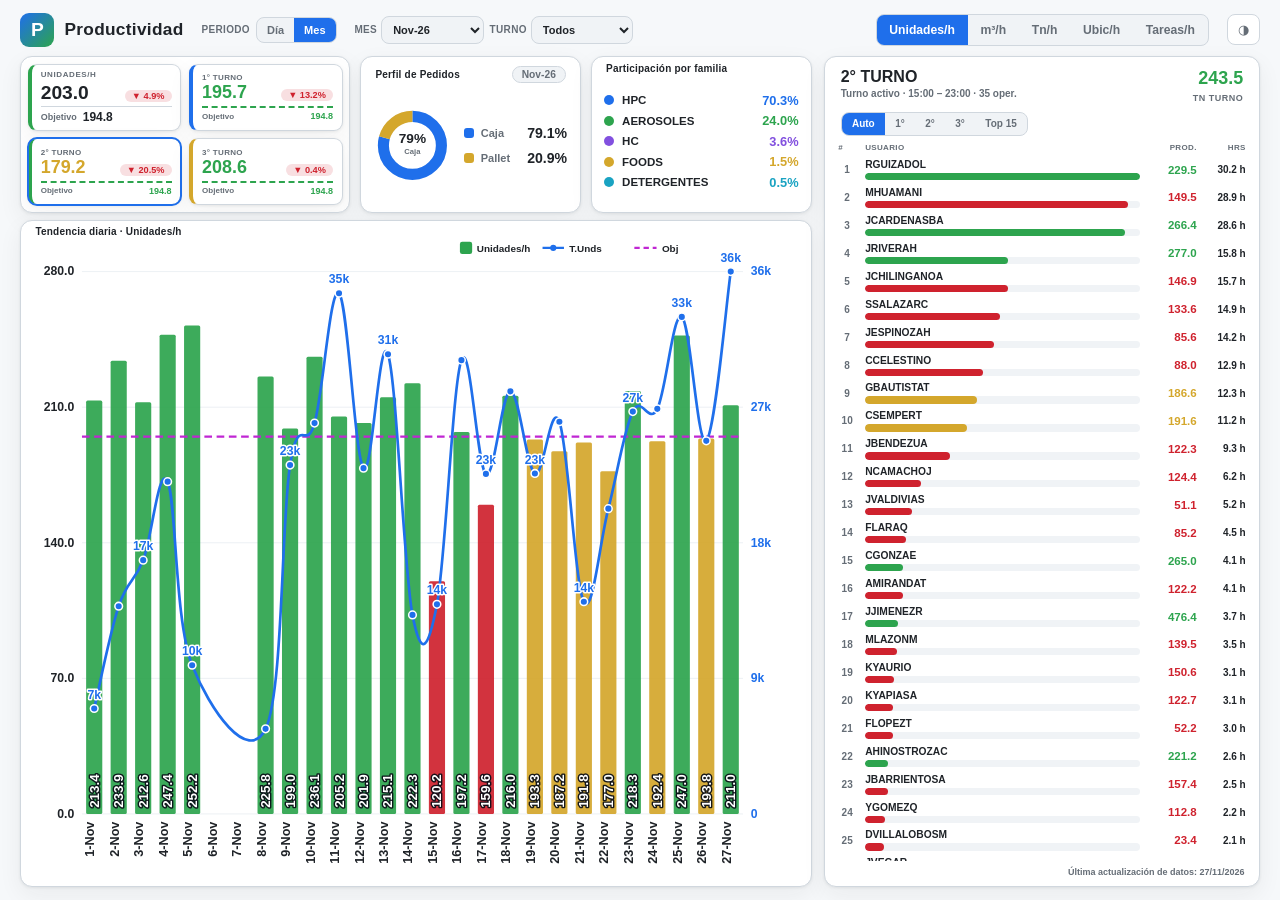
==== productividad/waretrack.html @ bf51b95b "Refresca productividad W4W" ====
<!doctype html>
<html lang="es">
<head>
<meta charset="utf-8">
<meta name="viewport" content="width=device-width, initial-scale=1">
<title>WareTrack — Productividad Picking Unilever/KCC</title>
<style>
:root{
  --accent:#1f6feb; --accent-2:#2da44e; --warn:#d4a72c; --bad:#cf222e; --goal:#c026d3;
  --bg:#f6f8fa; --panel:#ffffff; --panel-2:#f0f3f6; --ink:#1f2328;
  --muted:#656d76; --line:#d0d7de; --shadow:0 1px 3px rgba(31,35,40,.08),0 8px 24px rgba(31,35,40,.06);
  --chart-grid:#e6ebf1;
}
:root:not([data-theme="light"]){}
@media (prefers-color-scheme:dark){:root:not([data-theme="light"]){
  --bg:#0d1117; --panel:#161b22; --panel-2:#1c2330; --ink:#e6edf3;
  --muted:#8b949e; --line:#30363d; --shadow:0 1px 3px rgba(1,4,9,.4),0 8px 24px rgba(1,4,9,.5);
  --accent:#4493f8; --accent-2:#3fb950; --warn:#d29922; --bad:#f85149; --chart-grid:#21262d; --goal:#e24ff0;
}}
:root[data-theme="dark"]{
  --bg:#0d1117; --panel:#161b22; --panel-2:#1c2330; --ink:#e6edf3;
  --muted:#8b949e; --line:#30363d; --shadow:0 1px 3px rgba(1,4,9,.4),0 8px 24px rgba(1,4,9,.5);
  --accent:#4493f8; --accent-2:#3fb950; --warn:#d29922; --bad:#f85149; --chart-grid:#21262d; --goal:#e24ff0;
}
*{box-sizing:border-box}
html,body{height:100%;margin:0;overflow:hidden}
body{background:var(--bg);color:var(--ink);
  font-family:-apple-system,BlinkMacSystemFont,"Segoe UI",Roboto,Helvetica,Arial,sans-serif;
  font-variant-numeric:tabular-nums;-webkit-font-smoothing:antialiased}
/* tablero de pantalla completa (TV): llena el viewport, sin scroll global */
.wrap{width:100vw;height:100vh;padding:clamp(10px,1.4vh,20px) clamp(14px,1.6vw,34px);
  display:grid;grid-template-rows:auto 1fr;gap:clamp(8px,1.1vh,14px);overflow:hidden}
header.app{display:flex;align-items:center;gap:clamp(10px,1.4vw,22px);flex-wrap:nowrap;min-height:0}
.logo{display:flex;align-items:center;gap:10px}
.logo .mk{width:clamp(34px,2.6vw,52px);height:clamp(34px,2.6vw,52px);border-radius:9px;background:linear-gradient(135deg,var(--accent),var(--accent-2));
  display:grid;place-items:center;color:#fff;font-weight:800;font-size:clamp(17px,1.5vw,26px)}
.logo h1{font-size:clamp(17px,1.35vw,24px);margin:0;letter-spacing:.3px}
.header-filters{display:flex;align-items:center;gap:6px;min-width:0}
.header-filters label{display:flex;align-items:center;gap:4px;font-size:10px;font-weight:800;color:var(--muted);text-transform:uppercase;letter-spacing:.35px}
.header-filters select{min-width:0;width:clamp(84px,8vw,132px);padding:6px 7px;font-size:11px}
.period-control{display:flex;align-items:center;gap:6px;white-space:nowrap}
.period-control span{font-size:10px;font-weight:800;color:var(--muted);text-transform:uppercase;letter-spacing:.35px}
.period-control .seg button{padding:6px 10px;font-size:11px}
.header-filters .is-hidden{display:none}
.logo .sub{font-size:11.5px;color:var(--muted);font-weight:600;letter-spacing:.4px;text-transform:uppercase}
.spacer{flex:1}
.rango{font-size:12.5px;color:var(--muted);text-align:right;line-height:1.5}
.theme-btn{border:1px solid var(--line);background:var(--panel);color:var(--muted);border-radius:8px;
  padding:7px 10px;cursor:pointer;font-size:13px}
.chips{display:flex;gap:8px;flex-wrap:wrap;margin:10px 0 18px}
.chip{background:var(--panel);border:1px solid var(--line);border-radius:999px;padding:5px 11px;
  font-size:12px;color:var(--muted);box-shadow:var(--shadow)}
.chip b{color:var(--ink)}
.controls{display:flex;gap:16px;flex-wrap:wrap;align-items:flex-end;background:var(--panel);
  border:1px solid var(--line);border-radius:12px;padding:14px 16px;box-shadow:var(--shadow);margin-bottom:18px}
.field{display:flex;flex-direction:column;gap:5px}
.field label{font-size:11px;font-weight:700;color:var(--muted);text-transform:uppercase;letter-spacing:.6px}
select{background:var(--panel-2);border:1px solid var(--line);color:var(--ink);border-radius:8px;
  padding:8px 10px;font-size:13.5px;min-width:150px;font-weight:600}
.seg{display:flex;background:var(--panel-2);border:1px solid var(--line);border-radius:8px;overflow:hidden;flex-wrap:wrap}
.seg button{border:0;background:transparent;color:var(--muted);padding:clamp(6px,.9vh,10px) clamp(10px,1vw,18px);font-size:clamp(12px,.95vw,16px);cursor:pointer;font-weight:600}
.seg button.on{background:var(--accent);color:#fff}
.grid-kpi{display:grid;grid-template-columns:1fr;gap:12px;min-height:0}
.kpi{background:var(--panel);border:1px solid var(--line);border-radius:12px;padding:clamp(10px,1.4vh,18px) clamp(14px,1.2vw,20px);box-shadow:var(--shadow)}
.kpi .k{font-size:clamp(10px,.72vw,13px);font-weight:700;color:var(--muted);text-transform:uppercase;letter-spacing:.6px}
.kpi .v{font-size:30px;font-weight:800;line-height:1.05;margin-top:4px}
.kpi .u{font-size:clamp(9px,.68vw,12px);color:var(--muted);font-weight:600}
.kpi.hero{border-left:5px solid var(--accent);display:flex;flex-direction:column;justify-content:center;padding:clamp(8px,1.3vh,16px) clamp(12px,1.1vw,18px);height:100%}
.kpi.hero .k{font-size:clamp(9px,.65vw,12px)}
.kpi.hero .v{font-size:clamp(24px,2.6vw,42px)}
.kpi.hero.status-green{border-left-color:var(--accent-2)}
.kpi.hero.status-yellow{border-left-color:var(--warn)}
.kpi.hero.status-red{border-left-color:var(--bad)}
.goal{display:flex;align-items:center;gap:6px;flex-wrap:wrap;margin-top:clamp(6px,.8vh,10px);padding-top:clamp(5px,.7vh,8px);border-top:1px solid var(--line);font-size:clamp(9px,.68vw,12px);font-weight:700;color:var(--muted)}
.goal b{font-size:clamp(12px,.9vw,16px);color:var(--ink)}
.goal .goal-state{border-radius:999px;padding:2px 7px;font-size:clamp(8px,.62vw,11px);font-weight:800}
.goal.green .goal-state{color:var(--accent-2);background:color-mix(in srgb,var(--accent-2) 16%,transparent)}
.goal.yellow .goal-state{color:var(--warn);background:color-mix(in srgb,var(--warn) 18%,transparent)}
.goal.red .goal-state{color:var(--bad);background:color-mix(in srgb,var(--bad) 15%,transparent)}
.goal.neutral .goal-state{color:var(--muted);background:var(--panel-2)}
/* === LAYOUT: izquierda (banda + tendencia) | derecha (ranking a toda altura) === */
.layout{display:grid;grid-template-columns:1fr clamp(340px,34vw,640px);gap:clamp(8px,1vw,16px);min-height:0}
.left{display:grid;grid-template-rows:auto 1fr;gap:clamp(6px,.8vh,10px);min-height:0}
.topband{display:flex;gap:clamp(7px,.8vw,13px);align-items:stretch;min-height:0}
.turno-mini{display:flex;flex-direction:column;gap:clamp(5px,.6vh,9px);flex:0 0 auto}
/* banda superior = 3 columnas de igual altura (la del texto) */
.prodcard{flex:1.5 1 0;min-width:clamp(220px,22vw,380px)}
.mixcard{flex:1 1 0;min-width:clamp(150px,13vw,230px)}
.famcard{flex:1 1 0;min-width:clamp(160px,14vw,250px)}
/* las 4 tarjetas de productividad en grilla 2x2 del mismo tamaño dentro de prodcard */
.prodcard>.prod-2x2{display:grid;grid-template-columns:1fr 1fr;grid-template-rows:1fr 1fr;gap:clamp(5px,.6vw,10px);padding:clamp(5px,.7vh,10px);flex:1;min-height:0}
.prod-2x2 .grid-kpi{display:flex;min-height:0}
.prod-2x2 .grid-kpi>.kpi{flex:1;width:100%}
.prod-2x2 .turno-mini{display:contents}
/* valor + delta en la MISMA linea (el delta no cambia la altura al pasar de Dia a Mes) */
.prod-2x2 .vrow{display:flex;align-items:baseline;justify-content:space-between;gap:6px;min-height:0}
.prod-2x2 .vrow .vs{margin:0}
.prod-2x2 .kpi,.prod-2x2 .mini{height:100%;margin:0;min-height:0;border-radius:9px;padding:clamp(4px,.6vh,9px) clamp(7px,.7vw,12px);justify-content:center}
.prod-2x2 .kpi.hero{border-left-width:4px;padding:clamp(4px,.6vh,9px) clamp(7px,.7vw,12px)}
.prod-2x2 .kpi.hero .v{font-size:clamp(15px,1.5vw,24px)}
.prod-2x2 .kpi.hero .k{font-size:clamp(8px,.6vw,11px)}
.prod-2x2 .kpi.hero .goal{margin-top:3px;padding-top:3px}
.prod-2x2 .kpi.hero .goal .goal-state,.prod-2x2 .kpi.hero .vslab{display:none}
.prod-2x2 .mini .mv{font-size:clamp(14px,1.4vw,22px)}
/* participacion por familia sin barras: solo nombre + % */
.famlist{display:flex;flex-direction:column;gap:clamp(3px,.6vh,8px);height:100%;justify-content:center}
.frow{display:flex;align-items:center;gap:8px}
.frow .fdot{width:10px;height:10px;border-radius:50%;flex:0 0 auto}
.frow .fnm{flex:1;font-size:clamp(11px,.9vw,15px);font-weight:700;color:var(--ink);overflow:hidden;text-overflow:ellipsis;white-space:nowrap}
.frow .fpc{font-size:clamp(12px,1vw,17px);font-weight:800;color:var(--accent)}
/* Perfil de Pedidos: dona (Caja azul / Pallet ambar) + leyenda */
.perfil-donut{display:flex;align-items:center;gap:clamp(8px,1vw,16px);height:100%;justify-content:center}
.donut{width:clamp(66px,6vw,96px);height:clamp(66px,6vw,96px);flex:0 0 auto}
.perfil-leg{display:flex;flex-direction:column;gap:clamp(6px,1vh,12px)}
.perfil-leg .lg{display:flex;align-items:center;gap:7px}
.perfil-leg .lg .d{width:10px;height:10px;border-radius:3px;flex:0 0 auto}
.perfil-leg .lg .n{font-size:clamp(11px,.85vw,15px);color:var(--muted);font-weight:700}
.perfil-leg .lg .v{font-size:clamp(13px,1.1vw,18px);font-weight:800;color:var(--ink);margin-left:auto;padding-left:10px}
.mini{background:var(--panel);border:1px solid var(--line);border-radius:10px;padding:clamp(5px,.8vh,11px) clamp(9px,.8vw,15px);box-shadow:var(--shadow);display:flex;flex-direction:column;justify-content:center;border-left:4px solid var(--accent);flex:1}
.mini.on{outline:2px solid var(--accent);outline-offset:-1px}
.mini:nth-child(2){border-left-color:var(--accent-2)}
.mini:nth-child(3){border-left-color:var(--warn)}
.mini .mk2{font-size:clamp(8px,.6vw,11px);font-weight:800;color:var(--muted);text-transform:uppercase;letter-spacing:.3px}
.mini .mv{font-size:clamp(14px,1.4vw,22px);font-weight:800;line-height:1.05;margin-top:1px}
.mini.status-green .mv{color:var(--accent-2)} .mini.status-yellow .mv{color:var(--warn)} .mini.status-red .mv{color:var(--bad)}
.mini-goal{display:flex;justify-content:space-between;align-items:center;gap:6px;margin-top:4px;padding-top:3px;border-top:2px dashed var(--accent-2);font-size:clamp(8px,.6vw,10px);font-weight:800;color:var(--muted)}
.mini-goal b{font-size:clamp(9px,.68vw,12px);color:var(--accent-2)}
.card{background:var(--panel);border:1px solid var(--line);border-radius:12px;box-shadow:var(--shadow);overflow:hidden;min-height:0;display:flex;flex-direction:column}
.card.ranking{height:100%}
.card.trend .body,.card.compact .body{flex:1;min-height:0}
.card.trend .body{padding:4px 12px 8px}
.card.trend svg{width:100%;height:100%}
.card.compact .body{padding:4px 12px 7px;overflow-y:auto}
.card h2{font-size:clamp(10px,.78vw,13px);margin:0;padding:clamp(4px,.6vh,8px) 14px 0;letter-spacing:.2px}
.card .hint{font-size:clamp(9px,.7vw,12px);color:var(--muted);padding:1px 14px 0}
.card .body{padding:12px 14px}
/* columna de ranking (turno activo / manual / top 15) */
.card.ranking{display:flex;flex-direction:column;min-height:0}
.rank-head{display:flex;align-items:flex-start;justify-content:space-between;gap:10px;padding:clamp(10px,1.3vh,16px) clamp(14px,1.2vw,20px) clamp(6px,.8vh,10px)}
.rank-ttl{display:flex;flex-direction:column;min-width:0}
.rank-ttl #rank-turno{font-size:clamp(14px,1.25vw,22px);font-weight:800;line-height:1.05}
.rank-ttl .rank-sub{font-size:clamp(10px,.75vw,13px);color:var(--muted);font-weight:600;margin-top:2px}
.rank-tn{text-align:right;line-height:1.05;white-space:nowrap}
.rank-tn b{display:block;font-size:clamp(15px,1.4vw,24px);font-weight:800;color:var(--accent-2)}
.rank-tn span{font-size:clamp(9px,.68vw,12px);color:var(--muted);font-weight:700;text-transform:uppercase;letter-spacing:.5px}
.rank-ctrl{margin:0 clamp(14px,1.2vw,20px) clamp(6px,.8vh,10px);align-self:flex-start}
.rank-ctrl button{padding:clamp(4px,.6vh,8px) clamp(8px,.8vw,14px);font-size:clamp(10px,.78vw,13px)}
.rank-columns{display:grid;grid-template-columns:clamp(18px,1.3vw,26px) 1fr clamp(48px,3.6vw,74px) clamp(40px,3vw,58px);gap:9px;align-items:end;margin:0 clamp(10px,1vw,16px);padding:0 0 3px;color:var(--muted);font-size:clamp(8px,.62vw,11px);font-weight:800;text-transform:uppercase;letter-spacing:.35px}
.rank-columns .prod,.rank-columns .hrs{text-align:right}
.rank-list{flex:1;min-height:0;overflow-y:auto;padding:4px clamp(10px,1vw,16px) clamp(8px,1vh,12px)}
.rank-list::-webkit-scrollbar{width:9px}
.rank-list::-webkit-scrollbar-thumb{background:var(--line);border-radius:8px}
/* filas del ranking (columna derecha): mas grandes, legibles de lejos */
.rank-list .ranklist{gap:clamp(5px,.75vh,11px)}
.rank-list .rankrow{grid-template-columns:clamp(18px,1.3vw,26px) 1fr clamp(48px,3.6vw,74px) clamp(40px,3vw,58px);gap:9px;font-size:clamp(10px,.8vw,14px)}
.rank-list .rankrow .mid .nm2{font-size:clamp(10px,.8vw,14px)}
.rank-list .rankrow .mid .track{height:clamp(6px,.8vh,11px)}
.rank-list .rankrow .vv{font-size:clamp(11px,.9vw,15px)}
.rank-list .rankrow .hh{font-size:clamp(10px,.76vw,13px)}
.rank-list .rankrow .hh.strong{color:var(--ink);font-weight:800}
.rank-list .rankrow .rk{font-size:clamp(10px,.75vw,13px)}
.last-update{padding:6px 14px 9px;text-align:right;color:var(--muted);font-size:clamp(9px,.62vw,11px);font-weight:700;white-space:nowrap}
.empty{padding:22px 14px;color:var(--muted);text-align:center;font-size:clamp(12px,.9vw,15px)}
/* barras de participacion (mix y familia) */
.pbar{margin-bottom:clamp(5px,.8vh,10px)}
.pbar .lab{display:flex;justify-content:space-between;font-size:clamp(9px,.7vw,12px);font-weight:700;margin-bottom:3px}
.pbar .lab .nm{overflow:hidden;text-overflow:ellipsis;white-space:nowrap}
.pbar .lab .pc{color:var(--muted)}
.pbar .trk{height:clamp(8px,1vh,14px);background:var(--panel-2);border-radius:999px;overflow:hidden}
.pbar .fl{height:100%;border-radius:999px;background:var(--accent)}
.pbar.c .fl{background:var(--accent)} .pbar.p .fl{background:var(--warn)}
.fam0 .fl{background:#1f6feb}.fam1 .fl{background:#2da44e}.fam2 .fl{background:#8250df}
.fam3 .fl{background:#d4a72c}.fam4 .fl{background:#1aa3c2}.fam5 .fl{background:#bc4c00}
.mixtot{font-size:clamp(9px,.72vw,12px);color:var(--muted);font-weight:700;margin-top:4px}
.mixtot b{color:var(--ink)}
/* variacion vs mes anterior (en KPI y mini-tarjetas) */
.vs{display:flex;align-items:center;gap:5px;margin-top:5px}
.mini .vs{margin-top:3px}
.delta{font-size:clamp(9px,.72vw,13px);font-weight:800;border-radius:999px;padding:1px 7px;white-space:nowrap}
.delta.up{color:var(--accent-2);background:color-mix(in srgb,var(--accent-2) 16%,transparent)}
.delta.down{color:var(--bad);background:color-mix(in srgb,var(--bad) 14%,transparent)}
.delta.flat{color:var(--muted);background:var(--panel-2)}
.vslab{font-size:clamp(8px,.6vw,11px);color:var(--muted);font-weight:600}
/* Perfil de Pedidos (tarjeta caja/pallet estilo nota) */
.card-hd{display:flex;align-items:baseline;justify-content:space-between;gap:8px;padding:clamp(6px,.9vh,12px) 14px 0}
.card-hd h2{padding:0}
.per{font-size:clamp(10px,.8vw,14px);font-weight:800;color:var(--muted);background:var(--panel-2);border:1px solid var(--line);border-radius:999px;padding:2px 9px;white-space:nowrap}
.perfil{display:flex;flex-direction:column;gap:clamp(4px,.7vh,9px);height:100%;justify-content:center}
.prow{display:flex;align-items:baseline;justify-content:space-between}
.prow .pl{font-size:clamp(13px,1.1vw,19px);font-weight:800;color:var(--ink)}
.prow .pv{font-size:clamp(16px,1.6vw,28px);font-weight:800;color:var(--accent)}
.ptrk{height:clamp(7px,.9vh,13px);background:var(--panel-2);border-radius:999px;overflow:hidden}
.pfl{height:100%;border-radius:999px}
.pfl.c{background:var(--accent)} .pfl.p{background:var(--warn)}
.three{display:grid;grid-template-columns:repeat(3,1fr);gap:12px}
.method{border:1px solid var(--line);border-radius:10px;padding:13px;background:var(--panel-2)}
.method .tag{font-size:11px;font-weight:800;text-transform:uppercase;letter-spacing:.6px;color:var(--muted)}
.method .big{font-size:26px;font-weight:800;margin-top:4px}
.method .ds{font-size:11.5px;color:var(--muted);margin-top:4px;line-height:1.4}
.method.j{border-top:3px solid var(--warn)} .method.d{border-top:3px solid var(--accent)}
.method.e{border-top:3px solid var(--accent-2)}
svg{display:block;width:100%;height:auto}
table{width:100%;border-collapse:collapse;font-size:13px}
th,td{padding:8px 10px;text-align:left;border-bottom:1px solid var(--line)}
th{font-size:11px;text-transform:uppercase;letter-spacing:.5px;color:var(--muted);cursor:pointer;user-select:none;white-space:nowrap}
th.num,td.num{text-align:right}
tbody tr:hover{background:var(--panel-2)}
.bar{position:relative}
.bar::before{content:"";position:absolute;left:0;top:3px;bottom:3px;width:var(--w,0);
  background:color-mix(in srgb,var(--accent) 22%,transparent);border-radius:4px;z-index:0}
.bar span{position:relative;z-index:1;font-weight:700}
.badge{display:inline-block;padding:1px 7px;border-radius:999px;font-size:11px;font-weight:700}
.badge.ok{background:color-mix(in srgb,var(--accent-2) 18%,transparent);color:var(--accent-2)}
.badge.warn{background:color-mix(in srgb,var(--warn) 20%,transparent);color:var(--warn)}
.badge.bad{background:color-mix(in srgb,var(--bad) 16%,transparent);color:var(--bad)}
.section-h{font-size:15px;margin:0 0 2px;letter-spacing:.3px}
.turno-panels{display:grid;grid-template-columns:repeat(3,1fr);gap:clamp(8px,1vw,14px);min-height:0}
.turno-card{background:var(--panel);border:1px solid var(--line);border-radius:12px;box-shadow:var(--shadow);overflow:hidden;display:flex;flex-direction:column;min-height:0}
.turno-card .thead{display:flex;align-items:center;justify-content:space-between;gap:8px;padding:clamp(8px,1.1vh,14px) clamp(12px,1vw,18px);border-bottom:1px solid var(--line)}
.turno-card .thead .tt{font-size:clamp(12px,.9vw,16px);font-weight:800;letter-spacing:.3px}
.turno-card .thead .hh{font-size:clamp(10px,.75vw,13px);color:var(--muted);font-weight:600}
.turno-card .thead .tn{text-align:right;line-height:1.05}
.turno-card .thead .tn b{font-size:clamp(15px,1.25vw,22px);font-weight:800;color:var(--accent-2);display:block}
.turno-card .thead .tn span{font-size:clamp(9px,.65vw,12px);color:var(--muted);font-weight:700;text-transform:uppercase;letter-spacing:.5px}
.turno-card .tbody{padding:6px 8px 8px;overflow-y:auto;min-height:0;flex:1}
.turno-card .tbody::-webkit-scrollbar{width:8px}
.turno-card .tbody::-webkit-scrollbar-thumb{background:var(--line);border-radius:8px}
.turno-card .empty{padding:18px 12px;color:var(--muted);font-size:12.5px;text-align:center}
.ranklist{display:grid;gap:clamp(5px,.7vh,10px)}
.rankrow{display:grid;grid-template-columns:clamp(16px,1.2vw,22px) 1fr clamp(44px,3.4vw,66px);align-items:center;gap:7px;font-size:clamp(10px,.72vw,13px)}
.rankrow .rk{color:var(--muted);font-weight:700;text-align:center}
.rankrow .mid{min-width:0}
.rankrow .mid .nm2{font-weight:700;overflow:hidden;text-overflow:ellipsis;white-space:nowrap;font-size:clamp(10px,.72vw,13px)}
.rankrow .mid .track{height:clamp(5px,.6vh,9px);margin-top:3px}
.rankrow .vv{font-size:clamp(11px,.8vw,14px)}
.rankrow .nm{font-weight:700;overflow:hidden;text-overflow:ellipsis;white-space:nowrap}
.track{height:9px;background:var(--panel-2);border-radius:999px;overflow:hidden}
.fill{height:100%;background:linear-gradient(90deg,var(--accent),var(--accent-2));border-radius:999px}
.rankrow .vv{text-align:right;font-weight:700}
.rankrow .hh{text-align:right;font-weight:800;color:var(--muted);white-space:nowrap}
.rankrow.status-green .fill{background:var(--accent-2)} .rankrow.status-yellow .fill{background:var(--warn)} .rankrow.status-red .fill{background:var(--bad)}
.rankrow.status-green .vv{color:var(--accent-2)} .rankrow.status-yellow .vv{color:var(--warn)} .rankrow.status-red .vv{color:var(--bad)}
.foot{margin-top:22px;font-size:11.5px;color:var(--muted);line-height:1.6}
@media(min-width:820px){.cols.two{grid-template-columns:1fr 1fr}}
@media(max-width:900px){header.app{flex-wrap:wrap}.header-filters{order:3;width:100%}.header-filters select{width:30vw}}
@media(max-width:560px){.three{grid-template-columns:1fr}.rankrow{grid-template-columns:20px 90px 1fr 54px}}
</style>
</head>
<body>
<div class="wrap">
  <header class="app">
    <div class="logo">
      <div class="mk">P</div>
      <div><h1>Productividad</h1></div>
    </div>
    <div class="period-control"><span>Periodo</span><div class="seg" id="f-period"></div></div>
    <div class="header-filters" id="f-filters"></div>
    <div class="spacer"></div>
    <div class="seg" id="f-metric"></div>
    <button class="theme-btn" id="theme" title="Tema">◑</button>
  </header>

  <div class="layout">
    <!-- COLUMNA IZQUIERDA: banda superior + tendencia -->
    <div class="left">
      <div class="topband">
        <div class="card compact prodcard">
          <div class="prod-2x2">
            <div class="grid-kpi" id="kpis"></div>
            <div class="turno-mini" id="turno-mini"></div>
          </div>
        </div>
        <div class="card compact mixcard">
          <div class="card-hd"><h2>Perfil de Pedidos</h2><span class="per" id="mix-per"></span></div>
          <div class="body" id="mix"></div>
        </div>
        <div class="card compact famcard">
          <h2>Participación por familia</h2>
          <div class="body" id="familia"></div>
        </div>
      </div>
      <div class="card trend">
        <h2 id="trend-title">Tendencia diaria</h2>
        <div class="body"><svg id="trend" viewBox="0 0 1000 600" preserveAspectRatio="none"></svg></div>
      </div>
    </div>

    <!-- COLUMNA DERECHA: ranking del turno activo (toda la altura) -->
    <div class="card ranking">
      <div class="rank-head">
        <div class="rank-ttl"><span id="rank-turno">Turno</span><span class="rank-sub" id="rank-sub"></span></div>
        <div class="rank-tn"><b id="rank-tn">0</b><span>Tn turno</span></div>
      </div>
      <div class="seg rank-ctrl" id="rank-ctrl"></div>
      <div class="rank-columns"><span>#</span><span>Usuario</span><span class="prod">Prod.</span><span class="hrs">Hrs</span></div>
      <div class="rank-list" id="rank-list"></div>
      <div class="last-update" id="last-update">Última actualización de datos: --</div>
    </div>
  </div>

</div>

<script>
let DATA = window.__EMBED__ || {"meta":{"rango_fechas":["2026-11-01","2026-11-27"],"personas":57,"dias":25,"tareas_total":4583,"tareas_elegibles":4471,"tareas_excepcion":112,"horas_totales":2714.92,"umbral_pallet_cajas_por_ubic":60.0,"modelo_estandar":{"a":11.1079,"b":0.05623,"c":2.6025,"r2":0.325,"operarios_eval":57,"tareas_eval":4471,"formula":"t_estandar(min) = a + b*unidades + c*visitas","nota":"100% = promedio de la operacion. Limitacion: sobreestima tareas muy cortas (eficiencias extremas con muchas tareas chicas).","rango_efic_persona":[41.3,9677.9]},"cobertura":{"usuarios_sin_turno":[],"n_usuarios_sin_turno":0,"articulos_sin_factor":[],"n_articulos_sin_factor":0},"flujo":{"lineas_flujo":32982,"lineas_cj":31939,"lineas_pallet":1043,"pallets_completos":1364.0,"cajas_sueltas":569035.0,"cajas_eq_total":741747.0,"pct_pallet":23.3,"cruce_pct":97.8,"n_articulos_sin_factor":0}},"comparativo":{"metodo_jefes_global":{"cajas_hr":256.08,"horas":2714.918,"tareas":4471,"nota":"Forma actual de los jefes: cuenta toda caja por igual (los pallets completos inflan la tasa)."},"metodo_nuevo":{"detalle_pick":{"cajas_hr":174.2,"horas":2325.409,"tareas":3016,"pct_horas":85.7},"pallet_move":{"pallets_hr":5.66,"cajas_hr":744.91,"horas":389.509,"tareas":1455,"pct_horas":14.3},"nota":"Normaliza la unidad de medida (estandar 3PL/WMS): el picking de detalle se mide en cajas/h REAL (sin distorsion de pallets) y el movimiento de pallet en pallets/h (1 pallet = 1 ubicacion)."}},"mix":{"cajas_sueltas":549901.0,"cajas_equiv_pallet":145336.0,"total_equiv":695237.0,"pct_cajas":79.1,"pct_pallets":20.9,"pallets":1263.0},"por_familia":[{"familia":"HPC","cajas_sueltas":386314.0,"cajas":499290.0,"pct":70.3},{"familia":"AEROSOLES","cajas_sueltas":131974.0,"cajas":153233.0,"pct":24.0},{"familia":"HC","cajas_sueltas":20050.0,"cajas":23192.0,"pct":3.6},{"familia":"FOODS","cajas_sueltas":8441.0,"cajas":12454.0,"pct":1.5},{"familia":"DETERGENTES","cajas_sueltas":2930.0,"cajas":5509.0,"pct":0.5},{"familia":"(SIN FAMILIA)","cajas_sueltas":192.0,"cajas":1559.0,"pct":0.0}],"familias":[{"dia":"2026-11-01","turno":"2° TURNO","familia":"HC","cajas_sueltas":370.0,"cajas":442.0},{"dia":"2026-11-01","turno":"3° TURNO","familia":"AEROSOLES","cajas_sueltas":1463.0,"cajas":1463.0},{"dia":"2026-11-01","turno":"3° TURNO","familia":"DETERGENTES","cajas_sueltas":258.0,"cajas":258.0},{"dia":"2026-11-01","turno":"3° TURNO","familia":"FOODS","cajas_sueltas":65.0,"cajas":65.0},{"dia":"2026-11-01","turno":"3° TURNO","familia":"HC","cajas_sueltas":1081.0,"cajas":2617.0},{"dia":"2026-11-01","turno":"3° TURNO","familia":"HPC","cajas_sueltas":3741.0,"cajas":5748.0},{"dia":"2026-11-02","turno":"2° TURNO","familia":"HPC","cajas_sueltas":451.0,"cajas":451.0},{"dia":"2026-11-02","turno":"3° TURNO","familia":"AEROSOLES","cajas_sueltas":4440.0,"cajas":8800.0},{"dia":"2026-11-02","turno":"3° TURNO","familia":"DETERGENTES","cajas_sueltas":149.0,"cajas":479.0},{"dia":"2026-11-02","turno":"3° TURNO","familia":"HC","cajas_sueltas":406.0,"cajas":505.0},{"dia":"2026-11-02","turno":"3° TURNO","familia":"HPC","cajas_sueltas":8317.0,"cajas":11538.0},{"dia":"2026-11-03","turno":"2° TURNO","familia":"AEROSOLES","cajas_sueltas":2026.0,"cajas":2316.0},{"dia":"2026-11-03","turno":"2° TURNO","familia":"HPC","cajas_sueltas":2782.0,"cajas":2867.0},{"dia":"2026-11-03","turno":"3° TURNO","familia":"AEROSOLES","cajas_sueltas":1905.0,"cajas":2010.0},{"dia":"2026-11-03","turno":"3° TURNO","familia":"DETERGENTES","cajas_sueltas":162.0,"cajas":162.0},{"dia":"2026-11-03","turno":"3° TURNO","familia":"FOODS","cajas_sueltas":321.0,"cajas":321.0},{"dia":"2026-11-03","turno":"3° TURNO","familia":"HC","cajas_sueltas":338.0,"cajas":338.0},{"dia":"2026-11-03","turno":"3° TURNO","familia":"HPC","cajas_sueltas":9311.0,"cajas":11498.0},{"dia":"2026-11-04","turno":"2° TURNO","familia":"(SIN FAMILIA)","cajas_sueltas":0.0,"cajas":0.0},{"dia":"2026-11-04","turno":"2° TURNO","familia":"AEROSOLES","cajas_sueltas":911.0,"cajas":911.0},{"dia":"2026-11-04","turno":"2° TURNO","familia":"DETERGENTES","cajas_sueltas":110.0,"cajas":660.0},{"dia":"2026-11-04","turno":"2° TURNO","familia":"HC","cajas_sueltas":116.0,"cajas":116.0},{"dia":"2026-11-04","turno":"2° TURNO","familia":"HPC","cajas_sueltas":3517.0,"cajas":4383.0},{"dia":"2026-11-04","turno":"3° TURNO","familia":"AEROSOLES","cajas_sueltas":2855.0,"cajas":2855.0},{"dia":"2026-11-04","turno":"3° TURNO","familia":"DETERGENTES","cajas_sueltas":115.0,"cajas":115.0},{"dia":"2026-11-04","turno":"3° TURNO","familia":"FOODS","cajas_sueltas":146.0,"cajas":200.0},{"dia":"2026-11-04","turno":"3° TURNO","familia":"HC","cajas_sueltas":413.0,"cajas":413.0},{"dia":"2026-11-04","turno":"3° TURNO","familia":"HPC","cajas_sueltas":13857.0,"cajas":15712.0},{"dia":"2026-11-05","turno":"1° TURNO","familia":"AEROSOLES","cajas_sueltas":425.0,"cajas":425.0},{"dia":"2026-11-05","turno":"1° TURNO","familia":"FOODS","cajas_sueltas":5.0,"cajas":5.0},{"dia":"2026-11-05","turno":"1° TURNO","familia":"HC","cajas_sueltas":3.0,"cajas":3.0},{"dia":"2026-11-05","turno":"1° TURNO","familia":"HPC","cajas_sueltas":2538.0,"cajas":3572.0},{"dia":"2026-11-05","turno":"2° TURNO","familia":"AEROSOLES","cajas_sueltas":2983.0,"cajas":2983.0},{"dia":"2026-11-05","turno":"2° TURNO","familia":"HC","cajas_sueltas":73.0,"cajas":73.0},{"dia":"2026-11-05","turno":"2° TURNO","familia":"HPC","cajas_sueltas":3842.0,"cajas":3927.0},{"dia":"2026-11-08","turno":"3° TURNO","familia":"AEROSOLES","cajas_sueltas":590.0,"cajas":1200.0},{"dia":"2026-11-08","turno":"3° TURNO","familia":"HPC","cajas_sueltas":5007.0,"cajas":12172.0},{"dia":"2026-11-09","turno":"2° TURNO","familia":"AEROSOLES","cajas_sueltas":527.0,"cajas":527.0},{"dia":"2026-11-09","turno":"2° TURNO","familia":"HPC","cajas_sueltas":2058.0,"cajas":2276.0},{"dia":"2026-11-09","turno":"3° TURNO","familia":"AEROSOLES","cajas_sueltas":5489.0,"cajas":8735.0},{"dia":"2026-11-09","turno":"3° TURNO","familia":"DETERGENTES","cajas_sueltas":117.0,"cajas":282.0},{"dia":"2026-11-09","turno":"3° TURNO","familia":"FOODS","cajas_sueltas":208.0,"cajas":394.0},{"dia":"2026-11-09","turno":"3° TURNO","familia":"HC","cajas_sueltas":1091.0,"cajas":1091.0},{"dia":"2026-11-09","turno":"3° TURNO","familia":"HPC","cajas_sueltas":13647.0,"cajas":15963.0},{"dia":"2026-11-10","turno":"1° TURNO","familia":"(SIN FAMILIA)","cajas_sueltas":0.0,"cajas":80.0},{"dia":"2026-11-10","turno":"1° TURNO","familia":"AEROSOLES","cajas_sueltas":778.0,"cajas":778.0},{"dia":"2026-11-10","turno":"1° TURNO","familia":"DETERGENTES","cajas_sueltas":66.0,"cajas":66.0},{"dia":"2026-11-10","turno":"1° TURNO","familia":"FOODS","cajas_sueltas":5.0,"cajas":5.0},{"dia":"2026-11-10","turno":"1° TURNO","familia":"HC","cajas_sueltas":157.0,"cajas":157.0},{"dia":"2026-11-10","turno":"1° TURNO","familia":"HPC","cajas_sueltas":3279.0,"cajas":3848.0},{"dia":"2026-11-10","turno":"2° TURNO","familia":"(SIN FAMILIA)","cajas_sueltas":2.0,"cajas":2.0},{"dia":"2026-11-10","turno":"2° TURNO","familia":"AEROSOLES","cajas_sueltas":0.0,"cajas":290.0},{"dia":"2026-11-10","turno":"2° TURNO","familia":"HPC","cajas_sueltas":1068.0,"cajas":1833.0},{"dia":"2026-11-10","turno":"3° TURNO","familia":"AEROSOLES","cajas_sueltas":4835.0,"cajas":6055.0},{"dia":"2026-11-10","turno":"3° TURNO","familia":"DETERGENTES","cajas_sueltas":92.0,"cajas":367.0},{"dia":"2026-11-10","turno":"3° TURNO","familia":"FOODS","cajas_sueltas":133.0,"cajas":133.0},{"dia":"2026-11-10","turno":"3° TURNO","familia":"HC","cajas_sueltas":418.0,"cajas":451.0},{"dia":"2026-11-10","turno":"3° TURNO","familia":"HPC","cajas_sueltas":15072.0,"cajas":21807.0},{"dia":"2026-11-11","turno":"1° TURNO","familia":"AEROSOLES","cajas_sueltas":1310.0,"cajas":1310.0},{"dia":"2026-11-11","turno":"1° TURNO","familia":"DETERGENTES","cajas_sueltas":41.0,"cajas":41.0},{"dia":"2026-11-11","turno":"1° TURNO","familia":"FOODS","cajas_sueltas":159.0,"cajas":159.0},{"dia":"2026-11-11","turno":"1° TURNO","familia":"HC","cajas_sueltas":239.0,"cajas":239.0},{"dia":"2026-11-11","turno":"1° TURNO","familia":"HPC","cajas_sueltas":7328.0,"cajas":8015.0},{"dia":"2026-11-11","turno":"2° TURNO","familia":"AEROSOLES","cajas_sueltas":293.0,"cajas":293.0},{"dia":"2026-11-11","turno":"2° TURNO","familia":"FOODS","cajas_sueltas":56.0,"cajas":200.0},{"dia":"2026-11-11","turno":"2° TURNO","familia":"HPC","cajas_sueltas":1160.0,"cajas":2459.0},{"dia":"2026-11-11","turno":"3° TURNO","familia":"AEROSOLES","cajas_sueltas":6543.0,"cajas":9913.0},{"dia":"2026-11-11","turno":"3° TURNO","familia":"DETERGENTES","cajas_sueltas":75.0,"cajas":75.0},{"dia":"2026-11-11","turno":"3° TURNO","familia":"FOODS","cajas_sueltas":128.0,"cajas":128.0},{"dia":"2026-11-11","turno":"3° TURNO","familia":"HC","cajas_sueltas":812.0,"cajas":1064.0},{"dia":"2026-11-11","turno":"3° TURNO","familia":"HPC","cajas_sueltas":16387.0,"cajas":19773.0},{"dia":"2026-11-12","turno":"1° TURNO","familia":"AEROSOLES","cajas_sueltas":844.0,"cajas":844.0},{"dia":"2026-11-12","turno":"1° TURNO","familia":"DETERGENTES","cajas_sueltas":18.0,"cajas":18.0},{"dia":"2026-11-12","turno":"1° TURNO","familia":"FOODS","cajas_sueltas":55.0,"cajas":55.0},{"dia":"2026-11-12","turno":"1° TURNO","familia":"HC","cajas_sueltas":31.0,"cajas":31.0},{"dia":"2026-11-12","turno":"1° TURNO","familia":"HPC","cajas_sueltas":2894.0,"cajas":2990.0},{"dia":"2026-11-12","turno":"2° TURNO","familia":"AEROSOLES","cajas_sueltas":911.0,"cajas":911.0},{"dia":"2026-11-12","turno":"2° TURNO","familia":"HPC","cajas_sueltas":1350.0,"cajas":1520.0},{"dia":"2026-11-12","turno":"3° TURNO","familia":"AEROSOLES","cajas_sueltas":2826.0,"cajas":2826.0},{"dia":"2026-11-12","turno":"3° TURNO","familia":"DETERGENTES","cajas_sueltas":136.0,"cajas":356.0},{"dia":"2026-11-12","turno":"3° TURNO","familia":"FOODS","cajas_sueltas":283.0,"cajas":445.0},{"dia":"2026-11-12","turno":"3° TURNO","familia":"HC","cajas_sueltas":378.0,"cajas":378.0},{"dia":"2026-11-12","turno":"3° TURNO","familia":"HPC","cajas_sueltas":13188.0,"cajas":21523.0},{"dia":"2026-11-13","turno":"1° TURNO","familia":"AEROSOLES","cajas_sueltas":1176.0,"cajas":1176.0},{"dia":"2026-11-13","turno":"1° TURNO","familia":"DETERGENTES","cajas_sueltas":15.0,"cajas":15.0},{"dia":"2026-11-13","turno":"1° TURNO","familia":"FOODS","cajas_sueltas":106.0,"cajas":106.0},{"dia":"2026-11-13","turno":"1° TURNO","familia":"HC","cajas_sueltas":225.0,"cajas":225.0},{"dia":"2026-11-13","turno":"1° TURNO","familia":"HPC","cajas_sueltas":5456.0,"cajas":6922.0},{"dia":"2026-11-13","turno":"2° TURNO","familia":"AEROSOLES","cajas_sueltas":418.0,"cajas":708.0},{"dia":"2026-11-13","turno":"2° TURNO","familia":"HPC","cajas_sueltas":1207.0,"cajas":1340.0},{"dia":"2026-11-13","turno":"3° TURNO","familia":"AEROSOLES","cajas_sueltas":6651.0,"cajas":8391.0},{"dia":"2026-11-13","turno":"3° TURNO","familia":"DETERGENTES","cajas_sueltas":50.0,"cajas":50.0},{"dia":"2026-11-13","turno":"3° TURNO","familia":"FOODS","cajas_sueltas":201.0,"cajas":255.0},{"dia":"2026-11-13","turno":"3° TURNO","familia":"HC","cajas_sueltas":740.0,"cajas":885.0},{"dia":"2026-11-13","turno":"3° TURNO","familia":"HPC","cajas_sueltas":14245.0,"cajas":17766.0},{"dia":"2026-11-14","turno":"1° TURNO","familia":"AEROSOLES","cajas_sueltas":2403.0,"cajas":2403.0},{"dia":"2026-11-14","turno":"1° TURNO","familia":"DETERGENTES","cajas_sueltas":22.0,"cajas":22.0},{"dia":"2026-11-14","turno":"1° TURNO","familia":"FOODS","cajas_sueltas":235.0,"cajas":559.0},{"dia":"2026-11-14","turno":"1° TURNO","familia":"HC","cajas_sueltas":196.0,"cajas":196.0},{"dia":"2026-11-14","turno":"1° TURNO","familia":"HPC","cajas_sueltas":9702.0,"cajas":10329.0},{"dia":"2026-11-14","turno":"2° TURNO","familia":"DETERGENTES","cajas_sueltas":5.0,"cajas":5.0},{"dia":"2026-11-14","turno":"2° TURNO","familia":"FOODS","cajas_sueltas":21.0,"cajas":21.0},{"dia":"2026-11-14","turno":"2° TURNO","familia":"HC","cajas_sueltas":2.0,"cajas":2.0},{"dia":"2026-11-14","turno":"2° TURNO","familia":"HPC","cajas_sueltas":628.0,"cajas":724.0},{"dia":"2026-11-15","turno":"2° TURNO","familia":"HPC","cajas_sueltas":958.0,"cajas":1043.0},{"dia":"2026-11-15","turno":"3° TURNO","familia":"AEROSOLES","cajas_sueltas":3655.0,"cajas":3655.0},{"dia":"2026-11-15","turno":"3° TURNO","familia":"DETERGENTES","cajas_sueltas":67.0,"cajas":122.0},{"dia":"2026-11-15","turno":"3° TURNO","familia":"FOODS","cajas_sueltas":815.0,"cajas":1630.0},{"dia":"2026-11-15","turno":"3° TURNO","familia":"HC","cajas_sueltas":577.0,"cajas":677.0},{"dia":"2026-11-15","turno":"3° TURNO","familia":"HPC","cajas_sueltas":7825.0,"cajas":10352.0},{"dia":"2026-11-16","turno":"1° TURNO","familia":"AEROSOLES","cajas_sueltas":3406.0,"cajas":5936.0},{"dia":"2026-11-16","turno":"1° TURNO","familia":"DETERGENTES","cajas_sueltas":13.0,"cajas":13.0},{"dia":"2026-11-16","turno":"1° TURNO","familia":"FOODS","cajas_sueltas":37.0,"cajas":37.0},{"dia":"2026-11-16","turno":"1° TURNO","familia":"HC","cajas_sueltas":262.0,"cajas":328.0},{"dia":"2026-11-16","turno":"1° TURNO","familia":"HPC","cajas_sueltas":6156.0,"cajas":6922.0},{"dia":"2026-11-16","turno":"2° TURNO","familia":"AEROSOLES","cajas_sueltas":586.0,"cajas":586.0},{"dia":"2026-11-16","turno":"2° TURNO","familia":"DETERGENTES","cajas_sueltas":6.0,"cajas":6.0},{"dia":"2026-11-16","turno":"2° TURNO","familia":"FOODS","cajas_sueltas":51.0,"cajas":123.0},{"dia":"2026-11-16","turno":"2° TURNO","familia":"HC","cajas_sueltas":32.0,"cajas":32.0},{"dia":"2026-11-16","turno":"2° TURNO","familia":"HPC","cajas_sueltas":1568.0,"cajas":3824.0},{"dia":"2026-11-16","turno":"3° TURNO","familia":"AEROSOLES","cajas_sueltas":2977.0,"cajas":2977.0},{"dia":"2026-11-16","turno":"3° TURNO","familia":"DETERGENTES","cajas_sueltas":57.0,"cajas":57.0},{"dia":"2026-11-16","turno":"3° TURNO","familia":"FOODS","cajas_sueltas":166.0,"cajas":166.0},{"dia":"2026-11-16","turno":"3° TURNO","familia":"HC","cajas_sueltas":2665.0,"cajas":812.0},{"dia":"2026-11-16","turno":"3° TURNO","familia":"HPC","cajas_sueltas":12070.0,"cajas":18100.0},{"dia":"2026-11-17","turno":"1° TURNO","familia":"(SIN FAMILIA)","cajas_sueltas":2.0,"cajas":440.0},{"dia":"2026-11-17","turno":"1° TURNO","familia":"AEROSOLES","cajas_sueltas":1005.0,"cajas":1585.0},{"dia":"2026-11-17","turno":"1° TURNO","familia":"DETERGENTES","cajas_sueltas":33.0,"cajas":33.0},{"dia":"2026-11-17","turno":"1° TURNO","familia":"FOODS","cajas_sueltas":194.0,"cajas":194.0},{"dia":"2026-11-17","turno":"1° TURNO","familia":"HC","cajas_sueltas":380.0,"cajas":124.0},{"dia":"2026-11-17","turno":"1° TURNO","familia":"HPC","cajas_sueltas":4030.0,"cajas":5408.0},{"dia":"2026-11-17","turno":"2° TURNO","familia":"(SIN FAMILIA)","cajas_sueltas":0.0,"cajas":0.0},{"dia":"2026-11-17","turno":"2° TURNO","familia":"AEROSOLES","cajas_sueltas":440.0,"cajas":440.0},{"dia":"2026-11-17","turno":"2° TURNO","familia":"FOODS","cajas_sueltas":95.0,"cajas":257.0},{"dia":"2026-11-17","turno":"2° TURNO","familia":"HC","cajas_sueltas":16.0,"cajas":16.0},{"dia":"2026-11-17","turno":"2° TURNO","familia":"HPC","cajas_sueltas":3022.0,"cajas":3022.0},{"dia":"2026-11-17","turno":"3° TURNO","familia":"AEROSOLES","cajas_sueltas":2518.0,"cajas":2808.0},{"dia":"2026-11-17","turno":"3° TURNO","familia":"DETERGENTES","cajas_sueltas":149.0,"cajas":204.0},{"dia":"2026-11-17","turno":"3° TURNO","familia":"FOODS","cajas_sueltas":258.0,"cajas":633.0},{"dia":"2026-11-17","turno":"3° TURNO","familia":"HC","cajas_sueltas":620.0,"cajas":689.0},{"dia":"2026-11-17","turno":"3° TURNO","familia":"HPC","cajas_sueltas":9771.0,"cajas":15324.0},{"dia":"2026-11-18","turno":"1° TURNO","familia":"AEROSOLES","cajas_sueltas":1491.0,"cajas":1491.0},{"dia":"2026-11-18","turno":"1° TURNO","familia":"FOODS","cajas_sueltas":30.0,"cajas":30.0},{"dia":"2026-11-18","turno":"1° TURNO","familia":"HC","cajas_sueltas":11.0,"cajas":11.0},{"dia":"2026-11-18","turno":"1° TURNO","familia":"HPC","cajas_sueltas":3838.0,"cajas":4637.0},{"dia":"2026-11-18","turno":"2° TURNO","familia":"AEROSOLES","cajas_sueltas":357.0,"cajas":357.0},{"dia":"2026-11-18","turno":"2° TURNO","familia":"FOODS","cajas_sueltas":47.0,"cajas":47.0},{"dia":"2026-11-18","turno":"2° TURNO","familia":"HC","cajas_sueltas":68.0,"cajas":68.0},{"dia":"2026-11-18","turno":"2° TURNO","familia":"HPC","cajas_sueltas":3015.0,"cajas":3015.0},{"dia":"2026-11-18","turno":"3° TURNO","familia":"AEROSOLES","cajas_sueltas":3510.0,"cajas":3510.0},{"dia":"2026-11-18","turno":"3° TURNO","familia":"DETERGENTES","cajas_sueltas":4.0,"cajas":4.0},{"dia":"2026-11-18","turno":"3° TURNO","familia":"FOODS","cajas_sueltas":321.0,"cajas":627.0},{"dia":"2026-11-18","turno":"3° TURNO","familia":"HC","cajas_sueltas":489.0,"cajas":1197.0},{"dia":"2026-11-18","turno":"3° TURNO","familia":"HPC","cajas_sueltas":14823.0,"cajas":19457.0},{"dia":"2026-11-19","turno":"1° TURNO","familia":"(SIN FAMILIA)","cajas_sueltas":3.0,"cajas":3.0},{"dia":"2026-11-19","turno":"1° TURNO","familia":"AEROSOLES","cajas_sueltas":109.0,"cajas":109.0},{"dia":"2026-11-19","turno":"1° TURNO","familia":"FOODS","cajas_sueltas":50.0,"cajas":80.0},{"dia":"2026-11-19","turno":"1° TURNO","familia":"HC","cajas_sueltas":23.0,"cajas":23.0},{"dia":"2026-11-19","turno":"1° TURNO","familia":"HPC","cajas_sueltas":2011.0,"cajas":2611.0},{"dia":"2026-11-19","turno":"2° TURNO","familia":"AEROSOLES","cajas_sueltas":914.0,"cajas":914.0},{"dia":"2026-11-19","turno":"2° TURNO","familia":"DETERGENTES","cajas_sueltas":5.0,"cajas":5.0},{"dia":"2026-11-19","turno":"2° TURNO","familia":"FOODS","cajas_sueltas":59.0,"cajas":59.0},{"dia":"2026-11-19","turno":"2° TURNO","familia":"HC","cajas_sueltas":40.0,"cajas":40.0},{"dia":"2026-11-19","turno":"2° TURNO","familia":"HPC","cajas_sueltas":3864.0,"cajas":4273.0},{"dia":"2026-11-19","turno":"3° TURNO","familia":"AEROSOLES","cajas_sueltas":4312.0,"cajas":6278.0},{"dia":"2026-11-19","turno":"3° TURNO","familia":"DETERGENTES","cajas_sueltas":140.0,"cajas":140.0},{"dia":"2026-11-19","turno":"3° TURNO","familia":"FOODS","cajas_sueltas":55.0,"cajas":55.0},{"dia":"2026-11-19","turno":"3° TURNO","familia":"HC","cajas_sueltas":905.0,"cajas":1340.0},{"dia":"2026-11-19","turno":"3° TURNO","familia":"HPC","cajas_sueltas":10085.0,"cajas":13545.0},{"dia":"2026-11-20","turno":"1° TURNO","familia":"(SIN FAMILIA)","cajas_sueltas":185.0,"cajas":1034.0},{"dia":"2026-11-20","turno":"1° TURNO","familia":"AEROSOLES","cajas_sueltas":164.0,"cajas":164.0},{"dia":"2026-11-20","turno":"1° TURNO","familia":"FOODS","cajas_sueltas":35.0,"cajas":35.0},{"dia":"2026-11-20","turno":"1° TURNO","familia":"HC","cajas_sueltas":43.0,"cajas":43.0},{"dia":"2026-11-20","turno":"1° TURNO","familia":"HPC","cajas_sueltas":2710.0,"cajas":2988.0},{"dia":"2026-11-20","turno":"2° TURNO","familia":"AEROSOLES","cajas_sueltas":2051.0,"cajas":2051.0},{"dia":"2026-11-20","turno":"2° TURNO","familia":"FOODS","cajas_sueltas":84.0,"cajas":84.0},{"dia":"2026-11-20","turno":"2° TURNO","familia":"HC","cajas_sueltas":69.0,"cajas":69.0},{"dia":"2026-11-20","turno":"2° TURNO","familia":"HPC","cajas_sueltas":5304.0,"cajas":6871.0},{"dia":"2026-11-20","turno":"3° TURNO","familia":"AEROSOLES","cajas_sueltas":3681.0,"cajas":3681.0},{"dia":"2026-11-20","turno":"3° TURNO","familia":"DETERGENTES","cajas_sueltas":5.0,"cajas":5.0},{"dia":"2026-11-20","turno":"3° TURNO","familia":"FOODS","cajas_sueltas":149.0,"cajas":233.0},{"dia":"2026-11-20","turno":"3° TURNO","familia":"HC","cajas_sueltas":347.0,"cajas":492.0},{"dia":"2026-11-20","turno":"3° TURNO","familia":"HPC","cajas_sueltas":11184.0,"cajas":13678.0},{"dia":"2026-11-21","turno":"1° TURNO","familia":"AEROSOLES","cajas_sueltas":3595.0,"cajas":3595.0},{"dia":"2026-11-21","turno":"1° TURNO","familia":"DETERGENTES","cajas_sueltas":95.0,"cajas":95.0},{"dia":"2026-11-21","turno":"1° TURNO","familia":"FOODS","cajas_sueltas":212.0,"cajas":266.0},{"dia":"2026-11-21","turno":"1° TURNO","familia":"HC","cajas_sueltas":713.0,"cajas":779.0},{"dia":"2026-11-21","turno":"1° TURNO","familia":"HPC","cajas_sueltas":9486.0,"cajas":9571.0},{"dia":"2026-11-22","turno":"2° TURNO","familia":"HPC","cajas_sueltas":356.0,"cajas":356.0},{"dia":"2026-11-22","turno":"3° TURNO","familia":"AEROSOLES","cajas_sueltas":5170.0,"cajas":5170.0},{"dia":"2026-11-22","turno":"3° TURNO","familia":"DETERGENTES","cajas_sueltas":87.0,"cajas":142.0},{"dia":"2026-11-22","turno":"3° TURNO","familia":"FOODS","cajas_sueltas":877.0,"cajas":877.0},{"dia":"2026-11-22","turno":"3° TURNO","familia":"HC","cajas_sueltas":890.0,"cajas":1880.0},{"dia":"2026-11-22","turno":"3° TURNO","familia":"HPC","cajas_sueltas":12865.0,"cajas":16614.0},{"dia":"2026-11-23","turno":"1° TURNO","familia":"AEROSOLES","cajas_sueltas":322.0,"cajas":322.0},{"dia":"2026-11-23","turno":"1° TURNO","familia":"FOODS","cajas_sueltas":27.0,"cajas":27.0},{"dia":"2026-11-23","turno":"1° TURNO","familia":"HPC","cajas_sueltas":998.0,"cajas":998.0},{"dia":"2026-11-23","turno":"2° TURNO","familia":"AEROSOLES","cajas_sueltas":1465.0,"cajas":1465.0},{"dia":"2026-11-23","turno":"2° TURNO","familia":"HPC","cajas_sueltas":3168.0,"cajas":3511.0},{"dia":"2026-11-23","turno":"3° TURNO","familia":"AEROSOLES","cajas_sueltas":4987.0,"cajas":6267.0},{"dia":"2026-11-23","turno":"3° TURNO","familia":"DETERGENTES","cajas_sueltas":146.0,"cajas":366.0},{"dia":"2026-11-23","turno":"3° TURNO","familia":"FOODS","cajas_sueltas":387.0,"cajas":603.0},{"dia":"2026-11-23","turno":"3° TURNO","familia":"HC","cajas_sueltas":831.0,"cajas":1159.0},{"dia":"2026-11-23","turno":"3° TURNO","familia":"HPC","cajas_sueltas":14341.0,"cajas":19528.0},{"dia":"2026-11-24","turno":"1° TURNO","familia":"AEROSOLES","cajas_sueltas":1697.0,"cajas":1697.0},{"dia":"2026-11-24","turno":"1° TURNO","familia":"DETERGENTES","cajas_sueltas":98.0,"cajas":153.0},{"dia":"2026-11-24","turno":"1° TURNO","familia":"FOODS","cajas_sueltas":137.0,"cajas":137.0},{"dia":"2026-11-24","turno":"1° TURNO","familia":"HC","cajas_sueltas":432.0,"cajas":531.0},{"dia":"2026-11-24","turno":"1° TURNO","familia":"HPC","cajas_sueltas":4623.0,"cajas":4804.0},{"dia":"2026-11-24","turno":"2° TURNO","familia":"AEROSOLES","cajas_sueltas":11.0,"cajas":11.0},{"dia":"2026-11-24","turno":"2° TURNO","familia":"HPC","cajas_sueltas":601.0,"cajas":601.0},{"dia":"2026-11-24","turno":"3° TURNO","familia":"AEROSOLES","cajas_sueltas":3878.0,"cajas":4838.0},{"dia":"2026-11-24","turno":"3° TURNO","familia":"DETERGENTES","cajas_sueltas":203.0,"cajas":313.0},{"dia":"2026-11-24","turno":"3° TURNO","familia":"FOODS","cajas_sueltas":394.0,"cajas":664.0},{"dia":"2026-11-24","turno":"3° TURNO","familia":"HC","cajas_sueltas":661.0,"cajas":661.0},{"dia":"2026-11-24","turno":"3° TURNO","familia":"HPC","cajas_sueltas":14136.0,"cajas":20155.0},{"dia":"2026-11-25","turno":"1° TURNO","familia":"AEROSOLES","cajas_sueltas":8784.0,"cajas":6130.0},{"dia":"2026-11-25","turno":"1° TURNO","familia":"DETERGENTES","cajas_sueltas":4.0,"cajas":4.0},{"dia":"2026-11-25","turno":"1° TURNO","familia":"FOODS","cajas_sueltas":30.0,"cajas":30.0},{"dia":"2026-11-25","turno":"1° TURNO","familia":"HC","cajas_sueltas":46.0,"cajas":46.0},{"dia":"2026-11-25","turno":"1° TURNO","familia":"HPC","cajas_sueltas":1807.0,"cajas":2613.0},{"dia":"2026-11-25","turno":"2° TURNO","familia":"AEROSOLES","cajas_sueltas":595.0,"cajas":595.0},{"dia":"2026-11-25","turno":"2° TURNO","familia":"FOODS","cajas_sueltas":45.0,"cajas":45.0},{"dia":"2026-11-25","turno":"2° TURNO","familia":"HC","cajas_sueltas":4.0,"cajas":4.0},{"dia":"2026-11-25","turno":"2° TURNO","familia":"HPC","cajas_sueltas":3067.0,"cajas":3067.0},{"dia":"2026-11-25","turno":"3° TURNO","familia":"AEROSOLES","cajas_sueltas":3517.0,"cajas":3913.0},{"dia":"2026-11-25","turno":"3° TURNO","familia":"DETERGENTES","cajas_sueltas":11.0,"cajas":11.0},{"dia":"2026-11-25","turno":"3° TURNO","familia":"FOODS","cajas_sueltas":180.0,"cajas":294.0},{"dia":"2026-11-25","turno":"3° TURNO","familia":"HC","cajas_sueltas":659.0,"cajas":731.0},{"dia":"2026-11-25","turno":"3° TURNO","familia":"HPC","cajas_sueltas":14230.0,"cajas":17453.0},{"dia":"2026-11-26","turno":"1° TURNO","familia":"AEROSOLES","cajas_sueltas":1339.0,"cajas":1339.0},{"dia":"2026-11-26","turno":"1° TURNO","familia":"DETERGENTES","cajas_sueltas":5.0,"cajas":5.0},{"dia":"2026-11-26","turno":"1° TURNO","familia":"FOODS","cajas_sueltas":40.0,"cajas":40.0},{"dia":"2026-11-26","turno":"1° TURNO","familia":"HC","cajas_sueltas":91.0,"cajas":91.0},{"dia":"2026-11-26","turno":"1° TURNO","familia":"HPC","cajas_sueltas":2578.0,"cajas":2764.0},{"dia":"2026-11-26","turno":"2° TURNO","familia":"AEROSOLES","cajas_sueltas":315.0,"cajas":315.0},{"dia":"2026-11-26","turno":"2° TURNO","familia":"DETERGENTES","cajas_sueltas":4.0,"cajas":4.0},{"dia":"2026-11-26","turno":"2° TURNO","familia":"FOODS","cajas_sueltas":12.0,"cajas":12.0},{"dia":"2026-11-26","turno":"2° TURNO","familia":"HC","cajas_sueltas":11.0,"cajas":11.0},{"dia":"2026-11-26","turno":"2° TURNO","familia":"HPC","cajas_sueltas":2092.0,"cajas":9161.0},{"dia":"2026-11-26","turno":"3° TURNO","familia":"AEROSOLES","cajas_sueltas":5633.0,"cajas":5633.0},{"dia":"2026-11-26","turno":"3° TURNO","familia":"DETERGENTES","cajas_sueltas":69.0,"cajas":124.0},{"dia":"2026-11-26","turno":"3° TURNO","familia":"FOODS","cajas_sueltas":358.0,"cajas":679.0},{"dia":"2026-11-26","turno":"3° TURNO","familia":"HC","cajas_sueltas":738.0,"cajas":738.0},{"dia":"2026-11-26","turno":"3° TURNO","familia":"HPC","cajas_sueltas":11423.0,"cajas":13164.0},{"dia":"2026-11-27","turno":"1° TURNO","familia":"AEROSOLES","cajas_sueltas":2580.0,"cajas":2580.0},{"dia":"2026-11-27","turno":"1° TURNO","familia":"DETERGENTES","cajas_sueltas":70.0,"cajas":70.0},{"dia":"2026-11-27","turno":"1° TURNO","familia":"FOODS","cajas_sueltas":470.0,"cajas":740.0},{"dia":"2026-11-27","turno":"1° TURNO","familia":"HC","cajas_sueltas":320.0,"cajas":320.0},{"dia":"2026-11-27","turno":"1° TURNO","familia":"HPC","cajas_sueltas":11590.0,"cajas":11033.0},{"dia":"2026-11-27","turno":"2° TURNO","familia":"AEROSOLES","cajas_sueltas":1377.0,"cajas":1377.0},{"dia":"2026-11-27","turno":"2° TURNO","familia":"HPC","cajas_sueltas":2606.0,"cajas":2909.0},{"dia":"2026-11-27","turno":"3° TURNO","familia":"AEROSOLES","cajas_sueltas":2931.0,"cajas":3321.0},{"dia":"2026-11-27","turno":"3° TURNO","familia":"DETERGENTES","cajas_sueltas":228.0,"cajas":662.0},{"dia":"2026-11-27","turno":"3° TURNO","familia":"FOODS","cajas_sueltas":699.0,"cajas":699.0},{"dia":"2026-11-27","turno":"3° TURNO","familia":"HC","cajas_sueltas":1018.0,"cajas":1054.0},{"dia":"2026-11-27","turno":"3° TURNO","familia":"HPC","cajas_sueltas":12081.0,"cajas":14962.0}],"celdas":[{"usuario":"MCARILLO","dia":"2026-11-15","cargo":"OPERARIO ALMACEN UNILEVER","turno":"3° TURNO","horas":15.988,"tareas":4,"cajas":1076.0,"cajas_sueltas":1076.0,"pallets":0.0,"unidades_productivas":1076.0,"volumen_m3":7.089,"peso_tn":3.046,"ubicaciones":39.0,"detalle":39.0,"t_std_min":206.43,"t_real_min":959.28,"efic":21.5},{"usuario":"SSALAZARC","dia":"2026-11-23","cargo":"(SIN CARGO)","turno":"2° TURNO","horas":14.883,"tareas":15,"cajas":2072.0,"cajas_sueltas":1987.0,"pallets":1.0,"unidades_productivas":1988.0,"volumen_m3":17.824,"peso_tn":8.064,"ubicaciones":74.0,"detalle":75.0,"t_std_min":475.71,"t_real_min":892.95,"efic":53.3},{"usuario":"JESPINOZAH","dia":"2026-11-09","cargo":"OPERARIO ALMACEN UNILEVER","turno":"2° TURNO","horas":14.184,"tareas":13,"cajas":1507.0,"cajas_sueltas":1211.0,"pallets":3.0,"unidades_productivas":1214.0,"volumen_m3":15.31,"peso_tn":7.531,"ubicaciones":71.0,"detalle":73.0,"t_std_min":413.92,"t_real_min":851.07,"efic":48.6},{"usuario":"MHUAMANI","dia":"2026-11-11","cargo":"OPERARIO ALMACEN UNILEVER","turno":"2° TURNO","horas":13.264,"tareas":7,"cajas":1264.0,"cajas_sueltas":1264.0,"pallets":0.0,"unidades_productivas":1264.0,"volumen_m3":8.02,"peso_tn":3.522,"ubicaciones":92.0,"detalle":95.0,"t_std_min":388.26,"t_real_min":795.83,"efic":48.8},{"usuario":"CCELESTINO","dia":"2026-11-09","cargo":"(SIN CARGO)","turno":"2° TURNO","horas":12.927,"tareas":9,"cajas":1211.0,"cajas_sueltas":1136.0,"pallets":1.0,"unidades_productivas":1137.0,"volumen_m3":11.761,"peso_tn":5.488,"ubicaciones":40.0,"detalle":43.0,"t_std_min":272.17,"t_real_min":775.62,"efic":35.1},{"usuario":"MICHPASA","dia":"2026-11-19","cargo":"OPERARIO ALMACEN UNILEVER","turno":"3° TURNO","horas":12.642,"tareas":14,"cajas":1743.0,"cajas_sueltas":1329.0,"pallets":6.0,"unidades_productivas":1335.0,"volumen_m3":19.511,"peso_tn":6.736,"ubicaciones":67.0,"detalle":78.0,"t_std_min":427.89,"t_real_min":758.5,"efic":56.4},{"usuario":"JSULCAS","dia":"2026-11-13","cargo":"OPERARIO ALMACEN UNILEVER","turno":"1° TURNO","horas":12.148,"tareas":7,"cajas":1217.0,"cajas_sueltas":1217.0,"pallets":0.0,"unidades_productivas":1217.0,"volumen_m3":10.193,"peso_tn":4.723,"ubicaciones":84.0,"detalle":86.0,"t_std_min":364.8,"t_real_min":728.9,"efic":50.0},{"usuario":"MICHPASA","dia":"2026-11-13","cargo":"OPERARIO ALMACEN UNILEVER","turno":"3° TURNO","horas":11.912,"tareas":20,"cajas":2013.0,"cajas_sueltas":2013.0,"pallets":0.0,"unidades_productivas":2013.0,"volumen_m3":20.25,"peso_tn":9.015,"ubicaciones":97.0,"detalle":102.0,"t_std_min":587.79,"t_real_min":714.72,"efic":82.2},{"usuario":"JCARDENASBA","dia":"2026-11-14","cargo":"(SIN CARGO)","turno":"1° TURNO","horas":11.695,"tareas":9,"cajas":1710.0,"cajas_sueltas":1710.0,"pallets":0.0,"unidades_productivas":1710.0,"volumen_m3":11.408,"peso_tn":4.633,"ubicaciones":123.0,"detalle":124.0,"t_std_min":516.23,"t_real_min":701.72,"efic":73.6},{"usuario":"JSULCAS","dia":"2026-11-12","cargo":"OPERARIO ALMACEN UNILEVER","turno":"1° TURNO","horas":11.503,"tareas":6,"cajas":1140.0,"cajas_sueltas":1044.0,"pallets":1.0,"unidades_productivas":1045.0,"volumen_m3":9.981,"peso_tn":4.243,"ubicaciones":106.0,"detalle":108.0,"t_std_min":406.61,"t_real_min":690.17,"efic":58.9},{"usuario":"IDELGADOJ","dia":"2026-11-15","cargo":"OPERARIO ALMACEN UNILEVER","turno":"3° TURNO","horas":11.476,"tareas":20,"cajas":2644.0,"cajas_sueltas":2054.0,"pallets":8.0,"unidades_productivas":2062.0,"volumen_m3":25.51,"peso_tn":10.733,"ubicaciones":104.0,"detalle":124.0,"t_std_min":641.49,"t_real_min":688.57,"efic":93.2},{"usuario":"JCHILINGANOA","dia":"2026-11-11","cargo":"OPERARIO ALMACEN UNILEVER","turno":"1° TURNO","horas":11.381,"tareas":8,"cajas":1294.0,"cajas_sueltas":1017.0,"pallets":2.0,"unidades_productivas":1019.0,"volumen_m3":10.015,"peso_tn":4.558,"ubicaciones":57.0,"detalle":59.0,"t_std_min":309.97,"t_real_min":682.87,"efic":45.4},{"usuario":"AADRIANOM","dia":"2026-11-20","cargo":"(SIN CARGO)","turno":"3° TURNO","horas":11.146,"tareas":14,"cajas":2235.0,"cajas_sueltas":1773.0,"pallets":3.0,"unidades_productivas":1776.0,"volumen_m3":19.252,"peso_tn":7.931,"ubicaciones":77.0,"detalle":81.0,"t_std_min":481.58,"t_real_min":668.73,"efic":72.0},{"usuario":"IDELGADOJ","dia":"2026-11-16","cargo":"OPERARIO ALMACEN UNILEVER","turno":"3° TURNO","horas":10.921,"tareas":15,"cajas":3687.0,"cajas_sueltas":3256.0,"pallets":3.0,"unidades_productivas":3259.0,"volumen_m3":21.875,"peso_tn":9.003,"ubicaciones":146.0,"detalle":148.0,"t_std_min":753.9,"t_real_min":655.28,"efic":115.1},{"usuario":"IDELGADOJ","dia":"2026-11-19","cargo":"OPERARIO ALMACEN UNILEVER","turno":"3° TURNO","horas":10.795,"tareas":13,"cajas":2225.0,"cajas_sueltas":1970.0,"pallets":3.0,"unidades_productivas":1973.0,"volumen_m3":20.817,"peso_tn":10.262,"ubicaciones":98.0,"detalle":109.0,"t_std_min":524.56,"t_real_min":647.68,"efic":81.0},{"usuario":"JSANTAMARIA","dia":"2026-11-11","cargo":"OPERARIO SISTEMAS UNILEVER","turno":"1° TURNO","horas":10.508,"tareas":21,"cajas":2339.0,"cajas_sueltas":2231.0,"pallets":1.0,"unidades_productivas":2232.0,"volumen_m3":24.671,"peso_tn":10.474,"ubicaciones":151.0,"detalle":153.0,"t_std_min":757.77,"t_real_min":630.5,"efic":120.2},{"usuario":"JCHILINGANOA","dia":"2026-11-20","cargo":"OPERARIO ALMACEN UNILEVER","turno":"2° TURNO","horas":10.09,"tareas":7,"cajas":1274.0,"cajas_sueltas":1184.0,"pallets":1.0,"unidades_productivas":1185.0,"volumen_m3":11.37,"peso_tn":4.711,"ubicaciones":53.0,"detalle":62.0,"t_std_min":287.32,"t_real_min":605.38,"efic":47.5},{"usuario":"CCASTRO","dia":"2026-11-11","cargo":"OPERARIO SISTEMAS UNILEVER","turno":"3° TURNO","horas":9.965,"tareas":15,"cajas":2443.0,"cajas_sueltas":2083.0,"pallets":4.0,"unidades_productivas":2087.0,"volumen_m3":21.967,"peso_tn":9.06,"ubicaciones":70.0,"detalle":70.0,"t_std_min":486.16,"t_real_min":597.92,"efic":81.3},{"usuario":"OHUAYTAL","dia":"2026-11-18","cargo":"OPERARIO ALMACEN UNILEVER","turno":"1° TURNO","horas":9.938,"tareas":5,"cajas":553.0,"cajas_sueltas":553.0,"pallets":0.0,"unidades_productivas":553.0,"volumen_m3":6.236,"peso_tn":3.178,"ubicaciones":26.0,"detalle":26.0,"t_std_min":154.3,"t_real_min":596.25,"efic":25.9},{"usuario":"JCHAVARRIM","dia":"2026-11-22","cargo":"OPERARIO ALMACEN UNILEVER","turno":"3° TURNO","horas":9.907,"tareas":13,"cajas":1602.0,"cajas_sueltas":1602.0,"pallets":0.0,"unidades_productivas":1602.0,"volumen_m3":14.976,"peso_tn":6.807,"ubicaciones":97.0,"detalle":98.0,"t_std_min":486.93,"t_real_min":594.4,"efic":81.9},{"usuario":"IDELGADOJ","dia":"2026-11-04","cargo":"OPERARIO ALMACEN UNILEVER","turno":"3° TURNO","horas":9.809,"tareas":16,"cajas":2502.0,"cajas_sueltas":2446.0,"pallets":1.0,"unidades_productivas":2447.0,"volumen_m3":21.349,"peso_tn":8.626,"ubicaciones":102.0,"detalle":105.0,"t_std_min":583.87,"t_real_min":588.57,"efic":99.2},{"usuario":"MHUAMANI","dia":"2026-11-26","cargo":"OPERARIO ALMACEN UNILEVER","turno":"3° TURNO","horas":9.531,"tareas":10,"cajas":1845.0,"cajas_sueltas":1845.0,"pallets":0.0,"unidades_productivas":1845.0,"volumen_m3":15.775,"peso_tn":6.974,"ubicaciones":94.0,"detalle":99.0,"t_std_min":459.46,"t_real_min":571.85,"efic":80.3},{"usuario":"MICHPASA","dia":"2026-11-23","cargo":"OPERARIO ALMACEN UNILEVER","turno":"3° TURNO","horas":9.522,"tareas":7,"cajas":1805.0,"cajas_sueltas":1805.0,"pallets":0.0,"unidades_productivas":1805.0,"volumen_m3":12.001,"peso_tn":5.283,"ubicaciones":95.0,"detalle":95.0,"t_std_min":426.49,"t_real_min":571.3,"efic":74.7},{"usuario":"CJAIMEH","dia":"2026-11-17","cargo":"OPERARIO ALMACEN UNILEVER","turno":"3° TURNO","horas":9.447,"tareas":9,"cajas":2273.0,"cajas_sueltas":2165.0,"pallets":1.0,"unidades_productivas":2166.0,"volumen_m3":14.706,"peso_tn":5.983,"ubicaciones":82.0,"detalle":164.0,"t_std_min":441.19,"t_real_min":566.8,"efic":77.8},{"usuario":"JCARDENASBA","dia":"2026-11-20","cargo":"(SIN CARGO)","turno":"2° TURNO","horas":9.409,"tareas":11,"cajas":1800.0,"cajas_sueltas":1800.0,"pallets":0.0,"unidades_productivas":1800.0,"volumen_m3":15.664,"peso_tn":5.986,"ubicaciones":101.0,"detalle":103.0,"t_std_min":486.25,"t_real_min":564.57,"efic":86.1},{"usuario":"NCAMACHOJ","dia":"2026-11-15","cargo":"OPERARIO ALMACEN UNILEVER","turno":"3° TURNO","horas":9.364,"tareas":1,"cajas":232.0,"cajas_sueltas":232.0,"pallets":0.0,"unidades_productivas":232.0,"volumen_m3":1.687,"peso_tn":0.882,"ubicaciones":9.0,"detalle":9.0,"t_std_min":47.58,"t_real_min":561.85,"efic":8.5},{"usuario":"JBENDEZUA","dia":"2026-11-26","cargo":"OPERARIO ALMACEN UNILEVER","turno":"2° TURNO","horas":9.336,"tareas":48,"cajas":6425.0,"cajas_sueltas":1100.0,"pallets":42.0,"unidades_productivas":1142.0,"volumen_m3":68.568,"peso_tn":22.983,"ubicaciones":103.0,"detalle":104.0,"t_std_min":1162.51,"t_real_min":560.18,"efic":207.5},{"usuario":"CJAIMEH","dia":"2026-11-03","cargo":"OPERARIO ALMACEN UNILEVER","turno":"3° TURNO","horas":9.304,"tareas":10,"cajas":1103.0,"cajas_sueltas":1103.0,"pallets":0.0,"unidades_productivas":1103.0,"volumen_m3":9.224,"peso_tn":3.173,"ubicaciones":71.0,"detalle":71.0,"t_std_min":357.88,"t_real_min":558.23,"efic":64.1},{"usuario":"JCONTRERASC","dia":"2026-11-10","cargo":"(SIN CARGO)","turno":"3° TURNO","horas":9.194,"tareas":15,"cajas":2347.0,"cajas_sueltas":2011.0,"pallets":4.0,"unidades_productivas":2015.0,"volumen_m3":20.964,"peso_tn":9.501,"ubicaciones":83.0,"detalle":87.0,"t_std_min":514.6,"t_real_min":551.63,"efic":93.3},{"usuario":"AADRIANOM","dia":"2026-11-27","cargo":"(SIN CARGO)","turno":"3° TURNO","horas":9.169,"tareas":10,"cajas":1871.0,"cajas_sueltas":1580.0,"pallets":4.0,"unidades_productivas":1584.0,"volumen_m3":14.817,"peso_tn":6.792,"ubicaciones":64.0,"detalle":68.0,"t_std_min":382.85,"t_real_min":550.13,"efic":69.6},{"usuario":"JGARCIAV","dia":"2026-11-23","cargo":"(SIN CARGO)","turno":"3° TURNO","horas":9.137,"tareas":14,"cajas":1916.0,"cajas_sueltas":1916.0,"pallets":0.0,"unidades_productivas":1916.0,"volumen_m3":15.362,"peso_tn":6.496,"ubicaciones":70.0,"detalle":71.0,"t_std_min":445.42,"t_real_min":548.2,"efic":81.3},{"usuario":"MLAZONM","dia":"2026-11-18","cargo":"OPERARIO ALMACEN UNILEVER","turno":"1° TURNO","horas":9.078,"tareas":5,"cajas":816.0,"cajas_sueltas":816.0,"pallets":0.0,"unidades_productivas":816.0,"volumen_m3":8.291,"peso_tn":4.301,"ubicaciones":44.0,"detalle":50.0,"t_std_min":215.93,"t_real_min":544.67,"efic":39.6},{"usuario":"JCHAVARRIM","dia":"2026-11-18","cargo":"OPERARIO ALMACEN UNILEVER","turno":"3° TURNO","horas":9.042,"tareas":13,"cajas":1936.0,"cajas_sueltas":1861.0,"pallets":1.0,"unidades_productivas":1862.0,"volumen_m3":18.436,"peso_tn":8.517,"ubicaciones":96.0,"detalle":96.0,"t_std_min":503.1,"t_real_min":542.52,"efic":92.7},{"usuario":"CSEMPERT","dia":"2026-11-14","cargo":"OPERARIO ALMACEN UNILEVER","turno":"1° TURNO","horas":8.946,"tareas":10,"cajas":1693.0,"cajas_sueltas":1597.0,"pallets":1.0,"unidades_productivas":1598.0,"volumen_m3":14.885,"peso_tn":6.06,"ubicaciones":120.0,"detalle":124.0,"t_std_min":518.58,"t_real_min":536.77,"efic":96.6},{"usuario":"MBELLIDOO","dia":"2026-11-27","cargo":"OPERARIO ALMACEN UNILEVER","turno":"3° TURNO","horas":8.945,"tareas":17,"cajas":1564.0,"cajas_sueltas":1564.0,"pallets":0.0,"unidades_productivas":1564.0,"volumen_m3":22.219,"peso_tn":9.924,"ubicaciones":76.0,"detalle":77.0,"t_std_min":474.57,"t_real_min":536.68,"efic":88.4},{"usuario":"IDELGADOJ","dia":"2026-11-27","cargo":"OPERARIO ALMACEN UNILEVER","turno":"3° TURNO","horas":8.943,"tareas":12,"cajas":2111.0,"cajas_sueltas":1636.0,"pallets":6.0,"unidades_productivas":1642.0,"volumen_m3":16.604,"peso_tn":7.584,"ubicaciones":73.0,"detalle":80.0,"t_std_min":441.98,"t_real_min":536.58,"efic":82.4},{"usuario":"CCASTRO","dia":"2026-11-04","cargo":"OPERARIO SISTEMAS UNILEVER","turno":"3° TURNO","horas":8.891,"tareas":11,"cajas":2697.0,"cajas_sueltas":2419.0,"pallets":3.0,"unidades_productivas":2422.0,"volumen_m3":16.059,"peso_tn":6.596,"ubicaciones":141.0,"detalle":150.0,"t_std_min":640.79,"t_real_min":533.45,"efic":120.1},{"usuario":"SSALAZARC","dia":"2026-11-20","cargo":"(SIN CARGO)","turno":"3° TURNO","horas":8.866,"tareas":11,"cajas":1835.0,"cajas_sueltas":1665.0,"pallets":2.0,"unidades_productivas":1667.0,"volumen_m3":17.848,"peso_tn":7.824,"ubicaciones":95.0,"detalle":96.0,"t_std_min":472.61,"t_real_min":531.93,"efic":88.8},{"usuario":"IDELGADOJ","dia":"2026-11-26","cargo":"OPERARIO ALMACEN UNILEVER","turno":"3° TURNO","horas":8.86,"tareas":9,"cajas":2335.0,"cajas_sueltas":2335.0,"pallets":0.0,"unidades_productivas":2335.0,"volumen_m3":14.481,"peso_tn":6.427,"ubicaciones":90.0,"detalle":95.0,"t_std_min":465.49,"t_real_min":531.62,"efic":87.6},{"usuario":"MHUAMANI","dia":"2026-11-27","cargo":"OPERARIO ALMACEN UNILEVER","turno":"3° TURNO","horas":8.81,"tareas":11,"cajas":1230.0,"cajas_sueltas":970.0,"pallets":3.0,"unidades_productivas":973.0,"volumen_m3":17.542,"peso_tn":8.073,"ubicaciones":55.0,"detalle":55.0,"t_std_min":334.49,"t_real_min":528.62,"efic":63.3},{"usuario":"MCARILLO","dia":"2026-11-17","cargo":"OPERARIO ALMACEN UNILEVER","turno":"1° TURNO","horas":8.779,"tareas":11,"cajas":1319.0,"cajas_sueltas":1211.0,"pallets":2.0,"unidades_productivas":1213.0,"volumen_m3":14.677,"peso_tn":6.028,"ubicaciones":113.0,"detalle":113.0,"t_std_min":490.44,"t_real_min":526.73,"efic":93.1},{"usuario":"JCONTRERASC","dia":"2026-11-16","cargo":"(SIN CARGO)","turno":"3° TURNO","horas":8.775,"tareas":11,"cajas":1365.0,"cajas_sueltas":1365.0,"pallets":0.0,"unidades_productivas":1365.0,"volumen_m3":12.606,"peso_tn":5.776,"ubicaciones":83.0,"detalle":83.0,"t_std_min":414.95,"t_real_min":526.5,"efic":78.8},{"usuario":"MCARILLO","dia":"2026-11-20","cargo":"OPERARIO ALMACEN UNILEVER","turno":"1° TURNO","horas":8.748,"tareas":11,"cajas":1704.0,"cajas_sueltas":1704.0,"pallets":0.0,"unidades_productivas":1704.0,"volumen_m3":13.942,"peso_tn":6.399,"ubicaciones":67.0,"detalle":67.0,"t_std_min":392.37,"t_real_min":524.85,"efic":74.8},{"usuario":"MCARILLO","dia":"2026-11-18","cargo":"OPERARIO ALMACEN UNILEVER","turno":"1° TURNO","horas":8.737,"tareas":9,"cajas":1593.0,"cajas_sueltas":1437.0,"pallets":2.0,"unidades_productivas":1439.0,"volumen_m3":15.748,"peso_tn":7.294,"ubicaciones":71.0,"detalle":74.0,"t_std_min":374.32,"t_real_min":524.23,"efic":71.4},{"usuario":"AMIRANDAT","dia":"2026-11-13","cargo":"OPERARIO ALMACEN UNILEVER","turno":"1° TURNO","horas":8.65,"tareas":21,"cajas":2832.0,"cajas_sueltas":1451.0,"pallets":15.0,"unidades_productivas":1466.0,"volumen_m3":35.378,"peso_tn":16.259,"ubicaciones":78.0,"detalle":78.0,"t_std_min":595.5,"t_real_min":519.02,"efic":114.7},{"usuario":"JCONTRERASC","dia":"2026-11-17","cargo":"(SIN CARGO)","turno":"3° TURNO","horas":8.562,"tareas":11,"cajas":1068.0,"cajas_sueltas":1068.0,"pallets":0.0,"unidades_productivas":1068.0,"volumen_m3":11.119,"peso_tn":4.886,"ubicaciones":107.0,"detalle":166.0,"t_std_min":460.71,"t_real_min":513.7,"efic":89.7},{"usuario":"CCASTRO","dia":"2026-11-12","cargo":"OPERARIO SISTEMAS UNILEVER","turno":"3° TURNO","horas":8.555,"tareas":15,"cajas":1753.0,"cajas_sueltas":1310.0,"pallets":6.0,"unidades_productivas":1316.0,"volumen_m3":19.332,"peso_tn":8.796,"ubicaciones":87.0,"detalle":88.0,"t_std_min":491.61,"t_real_min":513.3,"efic":95.8},{"usuario":"JCHAVARRIM","dia":"2026-11-17","cargo":"OPERARIO ALMACEN UNILEVER","turno":"3° TURNO","horas":8.539,"tareas":17,"cajas":1277.0,"cajas_sueltas":1222.0,"pallets":1.0,"unidades_productivas":1223.0,"volumen_m3":13.956,"peso_tn":6.236,"ubicaciones":93.0,"detalle":130.0,"t_std_min":502.67,"t_real_min":512.32,"efic":98.1},{"usuario":"MHUAMANI","dia":"2026-11-05","cargo":"OPERARIO ALMACEN UNILEVER","turno":"2° TURNO","horas":8.41,"tareas":11,"cajas":1899.0,"cajas_sueltas":1899.0,"pallets":0.0,"unidades_productivas":1899.0,"volumen_m3":14.633,"peso_tn":6.773,"ubicaciones":108.0,"detalle":136.0,"t_std_min":510.04,"t_real_min":504.58,"efic":101.1},{"usuario":"CCASTRO","dia":"2026-11-09","cargo":"OPERARIO SISTEMAS UNILEVER","turno":"3° TURNO","horas":8.388,"tareas":11,"cajas":1675.0,"cajas_sueltas":1537.0,"pallets":3.0,"unidades_productivas":1540.0,"volumen_m3":15.938,"peso_tn":7.189,"ubicaciones":82.0,"detalle":87.0,"t_std_min":429.78,"t_real_min":503.3,"efic":85.4},{"usuario":"IDELGADOJ","dia":"2026-11-11","cargo":"OPERARIO ALMACEN UNILEVER","turno":"3° TURNO","horas":8.303,"tareas":14,"cajas":1521.0,"cajas_sueltas":1521.0,"pallets":0.0,"unidades_productivas":1521.0,"volumen_m3":14.563,"peso_tn":6.572,"ubicaciones":68.0,"detalle":68.0,"t_std_min":418.01,"t_real_min":498.2,"efic":83.9},{"usuario":"IDELGADOJ","dia":"2026-11-20","cargo":"OPERARIO ALMACEN UNILEVER","turno":"3° TURNO","horas":8.284,"tareas":12,"cajas":1716.0,"cajas_sueltas":1641.0,"pallets":1.0,"unidades_productivas":1642.0,"volumen_m3":16.544,"peso_tn":7.22,"ubicaciones":94.0,"detalle":103.0,"t_std_min":474.42,"t_real_min":497.03,"efic":95.5},{"usuario":"MCARILLO","dia":"2026-11-16","cargo":"OPERARIO ALMACEN UNILEVER","turno":"1° TURNO","horas":8.269,"tareas":15,"cajas":1580.0,"cajas_sueltas":1256.0,"pallets":3.0,"unidades_productivas":1259.0,"volumen_m3":12.562,"peso_tn":5.181,"ubicaciones":101.0,"detalle":101.0,"t_std_min":518.31,"t_real_min":496.17,"efic":104.5},{"usuario":"RGUIZADOL","dia":"2026-11-15","cargo":"OPERARIO ALMACEN UNILEVER","turno":"3° TURNO","horas":8.233,"tareas":1,"cajas":153.0,"cajas_sueltas":153.0,"pallets":0.0,"unidades_productivas":153.0,"volumen_m3":1.782,"peso_tn":0.929,"ubicaciones":4.0,"detalle":4.0,"t_std_min":30.12,"t_real_min":494.0,"efic":6.1},{"usuario":"JESPINOZAH","dia":"2026-11-19","cargo":"OPERARIO ALMACEN UNILEVER","turno":"3° TURNO","horas":8.119,"tareas":15,"cajas":2174.0,"cajas_sueltas":1611.0,"pallets":2.0,"unidades_productivas":1613.0,"volumen_m3":18.859,"peso_tn":8.473,"ubicaciones":84.0,"detalle":96.0,"t_std_min":507.47,"t_real_min":487.17,"efic":104.2},{"usuario":"CJAIMEH","dia":"2026-11-19","cargo":"OPERARIO ALMACEN UNILEVER","turno":"3° TURNO","horas":8.104,"tareas":11,"cajas":2583.0,"cajas_sueltas":2583.0,"pallets":0.0,"unidades_productivas":2583.0,"volumen_m3":15.687,"peso_tn":6.671,"ubicaciones":71.0,"detalle":77.0,"t_std_min":452.21,"t_real_min":486.25,"efic":93.0},{"usuario":"CJAIMEH","dia":"2026-11-15","cargo":"OPERARIO ALMACEN UNILEVER","turno":"3° TURNO","horas":8.061,"tareas":12,"cajas":1497.0,"cajas_sueltas":1072.0,"pallets":5.0,"unidades_productivas":1077.0,"volumen_m3":17.854,"peso_tn":8.189,"ubicaciones":74.0,"detalle":104.0,"t_std_min":410.06,"t_real_min":483.63,"efic":84.8},{"usuario":"JCONTRERASC","dia":"2026-11-13","cargo":"(SIN CARGO)","turno":"3° TURNO","horas":8.045,"tareas":12,"cajas":1956.0,"cajas_sueltas":1956.0,"pallets":0.0,"unidades_productivas":1956.0,"volumen_m3":14.323,"peso_tn":6.287,"ubicaciones":61.0,"detalle":61.0,"t_std_min":402.03,"t_real_min":482.7,"efic":83.3},{"usuario":"CCELESTINO","dia":"2026-11-20","cargo":"(SIN CARGO)","turno":"3° TURNO","horas":8.026,"tareas":5,"cajas":1116.0,"cajas_sueltas":1116.0,"pallets":0.0,"unidades_productivas":1116.0,"volumen_m3":7.448,"peso_tn":2.768,"ubicaciones":57.0,"detalle":57.0,"t_std_min":266.63,"t_real_min":481.58,"efic":55.4},{"usuario":"CCELESTINO","dia":"2026-11-11","cargo":"(SIN CARGO)","turno":"3° TURNO","horas":8.001,"tareas":6,"cajas":1506.0,"cajas_sueltas":1470.0,"pallets":1.0,"unidades_productivas":1471.0,"volumen_m3":8.419,"peso_tn":3.236,"ubicaciones":28.0,"detalle":28.0,"t_std_min":224.2,"t_real_min":480.05,"efic":46.7},{"usuario":"EGUTIERREZA","dia":"2026-11-03","cargo":"OPERARIO ALMACEN UNILEVER","turno":"3° TURNO","horas":7.965,"tareas":5,"cajas":1367.0,"cajas_sueltas":1367.0,"pallets":0.0,"unidades_productivas":1367.0,"volumen_m3":7.303,"peso_tn":2.729,"ubicaciones":125.0,"detalle":128.0,"t_std_min":457.72,"t_real_min":477.92,"efic":95.8},{"usuario":"JBARRIENTOSA","dia":"2026-11-11","cargo":"OPERARIO ALMACEN UNILEVER","turno":"3° TURNO","horas":7.949,"tareas":7,"cajas":1789.0,"cajas_sueltas":1285.0,"pallets":1.0,"unidades_productivas":1286.0,"volumen_m3":10.142,"peso_tn":4.262,"ubicaciones":52.0,"detalle":52.0,"t_std_min":313.68,"t_real_min":476.92,"efic":65.8},{"usuario":"CCELESTINO","dia":"2026-11-16","cargo":"(SIN CARGO)","turno":"3° TURNO","horas":7.934,"tareas":6,"cajas":581.0,"cajas_sueltas":581.0,"pallets":0.0,"unidades_productivas":581.0,"volumen_m3":6.701,"peso_tn":3.089,"ubicaciones":49.0,"detalle":50.0,"t_std_min":226.84,"t_real_min":476.07,"efic":47.6},{"usuario":"IDELGADOJ","dia":"2026-11-09","cargo":"OPERARIO ALMACEN UNILEVER","turno":"3° TURNO","horas":7.924,"tareas":15,"cajas":2019.0,"cajas_sueltas":1821.0,"pallets":1.0,"unidades_productivas":1822.0,"volumen_m3":18.526,"peso_tn":8.231,"ubicaciones":96.0,"detalle":99.0,"t_std_min":529.99,"t_real_min":475.43,"efic":111.5},{"usuario":"JBARRIENTOSA","dia":"2026-11-10","cargo":"OPERARIO ALMACEN UNILEVER","turno":"3° TURNO","horas":7.922,"tareas":7,"cajas":1382.0,"cajas_sueltas":1382.0,"pallets":0.0,"unidades_productivas":1382.0,"volumen_m3":10.314,"peso_tn":4.195,"ubicaciones":125.0,"detalle":174.0,"t_std_min":480.78,"t_real_min":475.33,"efic":101.1},{"usuario":"JSULCAS","dia":"2026-11-15","cargo":"OPERARIO ALMACEN UNILEVER","turno":"3° TURNO","horas":7.922,"tareas":7,"cajas":867.0,"cajas_sueltas":867.0,"pallets":0.0,"unidades_productivas":867.0,"volumen_m3":8.588,"peso_tn":4.103,"ubicaciones":76.0,"detalle":91.0,"t_std_min":324.3,"t_real_min":475.33,"efic":68.2},{"usuario":"MBELLIDOO","dia":"2026-11-09","cargo":"OPERARIO ALMACEN UNILEVER","turno":"3° TURNO","horas":7.91,"tareas":13,"cajas":1609.0,"cajas_sueltas":1549.0,"pallets":2.0,"unidades_productivas":1551.0,"volumen_m3":14.471,"peso_tn":6.275,"ubicaciones":77.0,"detalle":82.0,"t_std_min":435.27,"t_real_min":474.58,"efic":91.7},{"usuario":"MICHPASA","dia":"2026-11-14","cargo":"OPERARIO ALMACEN UNILEVER","turno":"1° TURNO","horas":7.908,"tareas":16,"cajas":2104.0,"cajas_sueltas":2104.0,"pallets":0.0,"unidades_productivas":2104.0,"volumen_m3":22.752,"peso_tn":10.298,"ubicaciones":133.0,"detalle":135.0,"t_std_min":642.17,"t_real_min":474.47,"efic":135.3},{"usuario":"JCHAVARRIM","dia":"2026-11-16","cargo":"OPERARIO ALMACEN UNILEVER","turno":"3° TURNO","horas":7.882,"tareas":8,"cajas":1375.0,"cajas_sueltas":1205.0,"pallets":2.0,"unidades_productivas":1207.0,"volumen_m3":15.218,"peso_tn":6.801,"ubicaciones":66.0,"detalle":67.0,"t_std_min":337.94,"t_real_min":472.92,"efic":71.5},{"usuario":"MBELLIDOO","dia":"2026-11-12","cargo":"OPERARIO ALMACEN UNILEVER","turno":"3° TURNO","horas":7.872,"tareas":16,"cajas":1736.0,"cajas_sueltas":1281.0,"pallets":6.0,"unidades_productivas":1287.0,"volumen_m3":19.424,"peso_tn":9.074,"ubicaciones":97.0,"detalle":103.0,"t_std_min":527.78,"t_real_min":472.33,"efic":111.7},{"usuario":"IDELGADOJ","dia":"2026-11-17","cargo":"OPERARIO ALMACEN UNILEVER","turno":"3° TURNO","horas":7.868,"tareas":21,"cajas":2214.0,"cajas_sueltas":1697.0,"pallets":6.0,"unidades_productivas":1703.0,"volumen_m3":23.993,"peso_tn":10.327,"ubicaciones":100.0,"detalle":138.0,"t_std_min":618.01,"t_real_min":472.1,"efic":130.9},{"usuario":"MICHPASA","dia":"2026-11-24","cargo":"OPERARIO ALMACEN UNILEVER","turno":"1° TURNO","horas":7.863,"tareas":14,"cajas":1725.0,"cajas_sueltas":1556.0,"pallets":2.0,"unidades_productivas":1558.0,"volumen_m3":19.416,"peso_tn":8.976,"ubicaciones":113.0,"detalle":113.0,"t_std_min":546.59,"t_real_min":471.8,"efic":115.9},{"usuario":"JESPINOZAH","dia":"2026-11-16","cargo":"OPERARIO ALMACEN UNILEVER","turno":"3° TURNO","horas":7.845,"tareas":9,"cajas":1093.0,"cajas_sueltas":1093.0,"pallets":0.0,"unidades_productivas":1093.0,"volumen_m3":12.751,"peso_tn":5.994,"ubicaciones":69.0,"detalle":69.0,"t_std_min":341.0,"t_real_min":470.68,"efic":72.4},{"usuario":"MHUAMANI","dia":"2026-11-15","cargo":"OPERARIO ALMACEN UNILEVER","turno":"3° TURNO","horas":7.842,"tareas":9,"cajas":1366.0,"cajas_sueltas":1148.0,"pallets":2.0,"unidades_productivas":1150.0,"volumen_m3":10.401,"peso_tn":4.597,"ubicaciones":107.0,"detalle":122.0,"t_std_min":455.25,"t_real_min":470.5,"efic":96.8},{"usuario":"MBELLIDOO","dia":"2026-11-10","cargo":"OPERARIO ALMACEN UNILEVER","turno":"3° TURNO","horas":7.823,"tareas":11,"cajas":2302.0,"cajas_sueltas":2302.0,"pallets":0.0,"unidades_productivas":2302.0,"volumen_m3":16.533,"peso_tn":7.303,"ubicaciones":126.0,"detalle":146.0,"t_std_min":579.54,"t_real_min":469.38,"efic":123.5},{"usuario":"MBELLIDOO","dia":"2026-11-16","cargo":"OPERARIO ALMACEN UNILEVER","turno":"3° TURNO","horas":7.822,"tareas":8,"cajas":1767.0,"cajas_sueltas":1682.0,"pallets":1.0,"unidades_productivas":1683.0,"volumen_m3":12.194,"peso_tn":5.035,"ubicaciones":72.0,"detalle":72.0,"t_std_min":375.6,"t_real_min":469.3,"efic":80.0},{"usuario":"JCONTRERASC","dia":"2026-11-27","cargo":"(SIN CARGO)","turno":"3° TURNO","horas":7.817,"tareas":12,"cajas":1986.0,"cajas_sueltas":1901.0,"pallets":1.0,"unidades_productivas":1902.0,"volumen_m3":16.655,"peso_tn":7.356,"ubicaciones":42.0,"detalle":42.0,"t_std_min":354.27,"t_real_min":469.0,"efic":75.5},{"usuario":"AADRIANOM","dia":"2026-11-23","cargo":"(SIN CARGO)","turno":"3° TURNO","horas":7.811,"tareas":11,"cajas":2428.0,"cajas_sueltas":2428.0,"pallets":0.0,"unidades_productivas":2428.0,"volumen_m3":15.012,"peso_tn":6.889,"ubicaciones":70.0,"detalle":73.0,"t_std_min":440.89,"t_real_min":468.63,"efic":94.1},{"usuario":"IDELGADOJ","dia":"2026-11-25","cargo":"OPERARIO ALMACEN UNILEVER","turno":"3° TURNO","horas":7.782,"tareas":9,"cajas":2092.0,"cajas_sueltas":2007.0,"pallets":1.0,"unidades_productivas":2008.0,"volumen_m3":13.304,"peso_tn":5.734,"ubicaciones":80.0,"detalle":83.0,"t_std_min":425.8,"t_real_min":466.92,"efic":91.2},{"usuario":"JESPINOZAH","dia":"2026-11-25","cargo":"OPERARIO ALMACEN UNILEVER","turno":"3° TURNO","horas":7.775,"tareas":9,"cajas":1419.0,"cajas_sueltas":1419.0,"pallets":0.0,"unidades_productivas":1419.0,"volumen_m3":8.287,"peso_tn":3.426,"ubicaciones":92.0,"detalle":92.0,"t_std_min":419.19,"t_real_min":466.5,"efic":89.9},{"usuario":"AMIRANDAT","dia":"2026-11-11","cargo":"OPERARIO ALMACEN UNILEVER","turno":"3° TURNO","horas":7.773,"tareas":9,"cajas":964.0,"cajas_sueltas":964.0,"pallets":0.0,"unidades_productivas":964.0,"volumen_m3":12.584,"peso_tn":5.545,"ubicaciones":72.0,"detalle":71.0,"t_std_min":341.56,"t_real_min":466.37,"efic":73.2},{"usuario":"CVIGOD","dia":"2026-11-22","cargo":"SUPERVISOR ALMACEN UNILEVER","turno":"3° TURNO","horas":7.772,"tareas":8,"cajas":1458.0,"cajas_sueltas":1458.0,"pallets":0.0,"unidades_productivas":1458.0,"volumen_m3":11.038,"peso_tn":5.084,"ubicaciones":50.0,"detalle":52.0,"t_std_min":300.97,"t_real_min":466.33,"efic":64.5},{"usuario":"JESPINOZAH","dia":"2026-11-12","cargo":"OPERARIO ALMACEN UNILEVER","turno":"3° TURNO","horas":7.769,"tareas":12,"cajas":1765.0,"cajas_sueltas":1535.0,"pallets":3.0,"unidades_productivas":1538.0,"volumen_m3":17.52,"peso_tn":8.768,"ubicaciones":63.0,"detalle":63.0,"t_std_min":396.5,"t_real_min":466.17,"efic":85.1},{"usuario":"SSALAZARC","dia":"2026-11-26","cargo":"(SIN CARGO)","turno":"3° TURNO","horas":7.763,"tareas":12,"cajas":1302.0,"cajas_sueltas":1302.0,"pallets":0.0,"unidades_productivas":1302.0,"volumen_m3":10.428,"peso_tn":4.778,"ubicaciones":90.0,"detalle":94.0,"t_std_min":440.73,"t_real_min":465.78,"efic":94.6},{"usuario":"GBAUTISTAT","dia":"2026-11-18","cargo":"OPERARIO ALMACEN UNILEVER","turno":"1° TURNO","horas":7.744,"tareas":6,"cajas":923.0,"cajas_sueltas":923.0,"pallets":0.0,"unidades_productivas":923.0,"volumen_m3":7.854,"peso_tn":3.125,"ubicaciones":51.0,"detalle":53.0,"t_std_min":251.28,"t_real_min":464.67,"efic":54.1},{"usuario":"CJAIMEH","dia":"2026-11-12","cargo":"OPERARIO ALMACEN UNILEVER","turno":"3° TURNO","horas":7.734,"tareas":7,"cajas":1303.0,"cajas_sueltas":1170.0,"pallets":1.0,"unidades_productivas":1171.0,"volumen_m3":9.345,"peso_tn":3.99,"ubicaciones":94.0,"detalle":96.0,"t_std_min":395.66,"t_real_min":464.05,"efic":85.3},{"usuario":"JESPINOZAH","dia":"2026-11-13","cargo":"OPERARIO ALMACEN UNILEVER","turno":"3° TURNO","horas":7.729,"tareas":14,"cajas":2726.0,"cajas_sueltas":2672.0,"pallets":1.0,"unidades_productivas":2673.0,"volumen_m3":18.757,"peso_tn":8.076,"ubicaciones":67.0,"detalle":68.0,"t_std_min":483.16,"t_real_min":463.77,"efic":104.2},{"usuario":"JCONTRERASC","dia":"2026-11-18","cargo":"(SIN CARGO)","turno":"3° TURNO","horas":7.691,"tareas":13,"cajas":2676.0,"cajas_sueltas":2255.0,"pallets":3.0,"unidades_productivas":2258.0,"volumen_m3":18.486,"peso_tn":8.807,"ubicaciones":45.0,"detalle":45.0,"t_std_min":411.99,"t_real_min":461.45,"efic":89.3},{"usuario":"IDELGADOJ","dia":"2026-11-10","cargo":"OPERARIO ALMACEN UNILEVER","turno":"3° TURNO","horas":7.67,"tareas":8,"cajas":1742.0,"cajas_sueltas":1742.0,"pallets":0.0,"unidades_productivas":1742.0,"volumen_m3":13.721,"peso_tn":6.167,"ubicaciones":87.0,"detalle":93.0,"t_std_min":413.23,"t_real_min":460.2,"efic":89.8},{"usuario":"MBELLIDOO","dia":"2026-11-13","cargo":"OPERARIO ALMACEN UNILEVER","turno":"3° TURNO","horas":7.663,"tareas":8,"cajas":2343.0,"cajas_sueltas":2343.0,"pallets":0.0,"unidades_productivas":2343.0,"volumen_m3":11.471,"peso_tn":4.586,"ubicaciones":91.0,"detalle":91.0,"t_std_min":457.44,"t_real_min":459.77,"efic":99.5},{"usuario":"CJAIMEH","dia":"2026-11-11","cargo":"OPERARIO ALMACEN UNILEVER","turno":"3° TURNO","horas":7.656,"tareas":11,"cajas":2048.0,"cajas_sueltas":1888.0,"pallets":2.0,"unidades_productivas":1890.0,"volumen_m3":14.95,"peso_tn":6.237,"ubicaciones":70.0,"detalle":71.0,"t_std_min":419.52,"t_real_min":459.38,"efic":91.3},{"usuario":"CJAIMEH","dia":"2026-11-20","cargo":"OPERARIO ALMACEN UNILEVER","turno":"3° TURNO","horas":7.654,"tareas":8,"cajas":1321.0,"cajas_sueltas":1321.0,"pallets":0.0,"unidades_productivas":1321.0,"volumen_m3":9.847,"peso_tn":4.754,"ubicaciones":48.0,"detalle":48.0,"t_std_min":288.06,"t_real_min":459.25,"efic":62.7},{"usuario":"JESPINOZAH","dia":"2026-11-27","cargo":"OPERARIO ALMACEN UNILEVER","turno":"3° TURNO","horas":7.643,"tareas":9,"cajas":1462.0,"cajas_sueltas":1377.0,"pallets":1.0,"unidades_productivas":1378.0,"volumen_m3":12.264,"peso_tn":5.693,"ubicaciones":46.0,"detalle":47.0,"t_std_min":301.89,"t_real_min":458.58,"efic":65.8},{"usuario":"JGARCIAV","dia":"2026-11-24","cargo":"(SIN CARGO)","turno":"3° TURNO","horas":7.636,"tareas":12,"cajas":1575.0,"cajas_sueltas":1575.0,"pallets":0.0,"unidades_productivas":1575.0,"volumen_m3":14.836,"peso_tn":6.817,"ubicaciones":78.0,"detalle":91.0,"t_std_min":424.85,"t_real_min":458.15,"efic":92.7},{"usuario":"CJAIMEH","dia":"2026-11-09","cargo":"OPERARIO ALMACEN UNILEVER","turno":"3° TURNO","horas":7.599,"tareas":9,"cajas":1677.0,"cajas_sueltas":1544.0,"pallets":1.0,"unidades_productivas":1545.0,"volumen_m3":13.844,"peso_tn":6.65,"ubicaciones":57.0,"detalle":61.0,"t_std_min":342.61,"t_real_min":455.93,"efic":75.1},{"usuario":"CJAIMEH","dia":"2026-11-13","cargo":"OPERARIO ALMACEN UNILEVER","turno":"3° TURNO","horas":7.598,"tareas":9,"cajas":2315.0,"cajas_sueltas":2240.0,"pallets":1.0,"unidades_productivas":2241.0,"volumen_m3":14.649,"peso_tn":6.456,"ubicaciones":41.0,"detalle":42.0,"t_std_min":336.85,"t_real_min":455.88,"efic":73.9},{"usuario":"MBELLIDOO","dia":"2026-11-25","cargo":"OPERARIO ALMACEN UNILEVER","turno":"3° TURNO","horas":7.563,"tareas":11,"cajas":1640.0,"cajas_sueltas":1604.0,"pallets":1.0,"unidades_productivas":1605.0,"volumen_m3":14.539,"peso_tn":7.641,"ubicaciones":61.0,"detalle":62.0,"t_std_min":373.16,"t_real_min":453.8,"efic":82.2},{"usuario":"CJAIMEH","dia":"2026-11-16","cargo":"OPERARIO ALMACEN UNILEVER","turno":"3° TURNO","horas":7.556,"tareas":11,"cajas":2709.0,"cajas_sueltas":4562.0,"pallets":20.0,"unidades_productivas":4582.0,"volumen_m3":16.345,"peso_tn":7.755,"ubicaciones":37.0,"detalle":36.0,"t_std_min":370.81,"t_real_min":453.38,"efic":81.8},{"usuario":"MHUAMANI","dia":"2026-11-24","cargo":"OPERARIO ALMACEN UNILEVER","turno":"3° TURNO","horas":7.548,"tareas":10,"cajas":1304.0,"cajas_sueltas":1214.0,"pallets":1.0,"unidades_productivas":1215.0,"volumen_m3":13.104,"peso_tn":6.215,"ubicaciones":117.0,"detalle":152.0,"t_std_min":488.9,"t_real_min":452.9,"efic":107.9},{"usuario":"JCHAVARRIM","dia":"2026-11-26","cargo":"OPERARIO ALMACEN UNILEVER","turno":"3° TURNO","horas":7.542,"tareas":7,"cajas":1508.0,"cajas_sueltas":1508.0,"pallets":0.0,"unidades_productivas":1508.0,"volumen_m3":10.471,"peso_tn":4.492,"ubicaciones":42.0,"detalle":48.0,"t_std_min":271.86,"t_real_min":452.5,"efic":60.1},{"usuario":"JCONTRERASC","dia":"2026-11-25","cargo":"(SIN CARGO)","turno":"3° TURNO","horas":7.518,"tareas":8,"cajas":1048.0,"cajas_sueltas":994.0,"pallets":1.0,"unidades_productivas":995.0,"volumen_m3":11.124,"peso_tn":5.022,"ubicaciones":113.0,"detalle":114.0,"t_std_min":441.87,"t_real_min":451.1,"efic":98.0},{"usuario":"MBELLIDOO","dia":"2026-11-24","cargo":"OPERARIO ALMACEN UNILEVER","turno":"3° TURNO","horas":7.517,"tareas":9,"cajas":879.0,"cajas_sueltas":879.0,"pallets":0.0,"unidades_productivas":879.0,"volumen_m3":9.004,"peso_tn":4.339,"ubicaciones":133.0,"detalle":133.0,"t_std_min":495.53,"t_real_min":451.03,"efic":109.9},{"usuario":"JCHAVARRIM","dia":"2026-11-13","cargo":"OPERARIO ALMACEN UNILEVER","turno":"3° TURNO","horas":7.516,"tareas":13,"cajas":2441.0,"cajas_sueltas":2308.0,"pallets":1.0,"unidades_productivas":2309.0,"volumen_m3":17.638,"peso_tn":7.347,"ubicaciones":67.0,"detalle":71.0,"t_std_min":456.03,"t_real_min":450.98,"efic":101.1},{"usuario":"IDELGADOJ","dia":"2026-11-18","cargo":"OPERARIO ALMACEN UNILEVER","turno":"3° TURNO","horas":7.507,"tareas":19,"cajas":2607.0,"cajas_sueltas":2486.0,"pallets":2.0,"unidades_productivas":2488.0,"volumen_m3":24.359,"peso_tn":10.513,"ubicaciones":79.0,"detalle":79.0,"t_std_min":563.24,"t_real_min":450.4,"efic":125.1},{"usuario":"AADRIANOM","dia":"2026-11-19","cargo":"(SIN CARGO)","turno":"3° TURNO","horas":7.481,"tareas":13,"cajas":1750.0,"cajas_sueltas":1410.0,"pallets":4.0,"unidades_productivas":1414.0,"volumen_m3":16.854,"peso_tn":7.634,"ubicaciones":69.0,"detalle":72.0,"t_std_min":422.38,"t_real_min":448.85,"efic":94.1},{"usuario":"JESPINOZAH","dia":"2026-11-11","cargo":"OPERARIO ALMACEN UNILEVER","turno":"3° TURNO","horas":7.477,"tareas":12,"cajas":2528.0,"cajas_sueltas":2528.0,"pallets":0.0,"unidades_productivas":2528.0,"volumen_m3":16.971,"peso_tn":8.063,"ubicaciones":61.0,"detalle":61.0,"t_std_min":434.2,"t_real_min":448.62,"efic":96.8},{"usuario":"IDELGADOJ","dia":"2026-11-13","cargo":"OPERARIO ALMACEN UNILEVER","turno":"3° TURNO","horas":7.468,"tareas":9,"cajas":1312.0,"cajas_sueltas":1312.0,"pallets":0.0,"unidades_productivas":1312.0,"volumen_m3":11.378,"peso_tn":5.475,"ubicaciones":48.0,"detalle":48.0,"t_std_min":298.66,"t_real_min":448.08,"efic":66.7},{"usuario":"CJAIMEH","dia":"2026-11-10","cargo":"OPERARIO ALMACEN UNILEVER","turno":"3° TURNO","horas":7.453,"tareas":8,"cajas":1792.0,"cajas_sueltas":1792.0,"pallets":0.0,"unidades_productivas":1792.0,"volumen_m3":13.075,"peso_tn":5.629,"ubicaciones":59.0,"detalle":64.0,"t_std_min":343.17,"t_real_min":447.2,"efic":76.7},{"usuario":"WTASAYCOG","dia":"2026-11-24","cargo":"OPERARIO ALMACEN UNILEVER","turno":"1° TURNO","horas":7.45,"tareas":7,"cajas":890.0,"cajas_sueltas":890.0,"pallets":0.0,"unidades_productivas":890.0,"volumen_m3":8.292,"peso_tn":3.648,"ubicaciones":24.0,"detalle":24.0,"t_std_min":190.26,"t_real_min":447.02,"efic":42.6},{"usuario":"JCONTRERASC","dia":"2026-11-20","cargo":"(SIN CARGO)","turno":"3° TURNO","horas":7.439,"tareas":9,"cajas":1724.0,"cajas_sueltas":1325.0,"pallets":4.0,"unidades_productivas":1329.0,"volumen_m3":13.051,"peso_tn":5.477,"ubicaciones":78.0,"detalle":82.0,"t_std_min":399.91,"t_real_min":446.32,"efic":89.6},{"usuario":"SSALAZARC","dia":"2026-11-24","cargo":"(SIN CARGO)","turno":"3° TURNO","horas":7.436,"tareas":8,"cajas":1100.0,"cajas_sueltas":1100.0,"pallets":0.0,"unidades_productivas":1100.0,"volumen_m3":9.735,"peso_tn":4.354,"ubicaciones":107.0,"detalle":129.0,"t_std_min":429.18,"t_real_min":446.13,"efic":96.2},{"usuario":"MBELLIDOO","dia":"2026-11-11","cargo":"OPERARIO ALMACEN UNILEVER","turno":"3° TURNO","horas":7.433,"tareas":17,"cajas":1956.0,"cajas_sueltas":1653.0,"pallets":3.0,"unidades_productivas":1656.0,"volumen_m3":22.739,"peso_tn":11.241,"ubicaciones":96.0,"detalle":97.0,"t_std_min":548.66,"t_real_min":445.98,"efic":123.0},{"usuario":"SSALAZARC","dia":"2026-11-19","cargo":"(SIN CARGO)","turno":"3° TURNO","horas":7.424,"tareas":12,"cajas":2070.0,"cajas_sueltas":2037.0,"pallets":1.0,"unidades_productivas":2038.0,"volumen_m3":17.606,"peso_tn":7.898,"ubicaciones":84.0,"detalle":84.0,"t_std_min":468.3,"t_real_min":445.43,"efic":105.1},{"usuario":"LQUEVEDOR","dia":"2026-11-27","cargo":"OPERARIO ALMACEN UNILEVER","turno":"3° TURNO","horas":7.419,"tareas":7,"cajas":1609.0,"cajas_sueltas":1089.0,"pallets":6.0,"unidades_productivas":1095.0,"volumen_m3":10.232,"peso_tn":4.156,"ubicaciones":36.0,"detalle":36.0,"t_std_min":261.92,"t_real_min":445.13,"efic":58.8},{"usuario":"JGARCIAV","dia":"2026-11-25","cargo":"(SIN CARGO)","turno":"3° TURNO","horas":7.389,"tareas":11,"cajas":1853.0,"cajas_sueltas":1683.0,"pallets":2.0,"unidades_productivas":1685.0,"volumen_m3":15.971,"peso_tn":7.564,"ubicaciones":79.0,"detalle":79.0,"t_std_min":431.98,"t_real_min":443.32,"efic":97.4},{"usuario":"RGUIZADOL","dia":"2026-11-04","cargo":"OPERARIO ALMACEN UNILEVER","turno":"3° TURNO","horas":7.388,"tareas":11,"cajas":1761.0,"cajas_sueltas":1653.0,"pallets":1.0,"unidades_productivas":1654.0,"volumen_m3":15.405,"peso_tn":5.864,"ubicaciones":99.0,"detalle":100.0,"t_std_min":478.86,"t_real_min":443.27,"efic":108.0},{"usuario":"JCONTRERASC","dia":"2026-11-11","cargo":"(SIN CARGO)","turno":"3° TURNO","horas":7.379,"tareas":13,"cajas":2072.0,"cajas_sueltas":1505.0,"pallets":6.0,"unidades_productivas":1511.0,"volumen_m3":17.7,"peso_tn":8.056,"ubicaciones":69.0,"detalle":74.0,"t_std_min":440.48,"t_real_min":442.73,"efic":99.5},{"usuario":"LQUEVEDOR","dia":"2026-11-09","cargo":"OPERARIO ALMACEN UNILEVER","turno":"3° TURNO","horas":7.378,"tareas":9,"cajas":1324.0,"cajas_sueltas":1294.0,"pallets":1.0,"unidades_productivas":1295.0,"volumen_m3":11.218,"peso_tn":4.235,"ubicaciones":66.0,"detalle":66.0,"t_std_min":346.18,"t_real_min":442.68,"efic":78.2},{"usuario":"JCONTRERASC","dia":"2026-11-09","cargo":"(SIN CARGO)","turno":"3° TURNO","horas":7.366,"tareas":11,"cajas":1354.0,"cajas_sueltas":1244.0,"pallets":2.0,"unidades_productivas":1246.0,"volumen_m3":13.493,"peso_tn":6.189,"ubicaciones":86.0,"detalle":91.0,"t_std_min":422.14,"t_real_min":441.98,"efic":95.5},{"usuario":"CCELESTINO","dia":"2026-11-19","cargo":"(SIN CARGO)","turno":"3° TURNO","horas":7.354,"tareas":8,"cajas":1025.0,"cajas_sueltas":772.0,"pallets":2.0,"unidades_productivas":774.0,"volumen_m3":9.266,"peso_tn":4.324,"ubicaciones":74.0,"detalle":81.0,"t_std_min":339.08,"t_real_min":441.22,"efic":76.9},{"usuario":"JCHAVARRIM","dia":"2026-11-23","cargo":"OPERARIO ALMACEN UNILEVER","turno":"3° TURNO","horas":7.35,"tareas":9,"cajas":1453.0,"cajas_sueltas":1453.0,"pallets":0.0,"unidades_productivas":1453.0,"volumen_m3":14.098,"peso_tn":6.584,"ubicaciones":61.0,"detalle":63.0,"t_std_min":340.43,"t_real_min":441.0,"efic":77.2},{"usuario":"CJAIMEH","dia":"2026-11-27","cargo":"OPERARIO ALMACEN UNILEVER","turno":"3° TURNO","horas":7.341,"tareas":22,"cajas":2321.0,"cajas_sueltas":928.0,"pallets":17.0,"unidades_productivas":945.0,"volumen_m3":32.456,"peso_tn":15.262,"ubicaciones":40.0,"detalle":40.0,"t_std_min":478.98,"t_real_min":440.43,"efic":108.8},{"usuario":"IDELGADOJ","dia":"2026-11-22","cargo":"OPERARIO ALMACEN UNILEVER","turno":"3° TURNO","horas":7.334,"tareas":10,"cajas":1512.0,"cajas_sueltas":1379.0,"pallets":1.0,"unidades_productivas":1380.0,"volumen_m3":14.328,"peso_tn":6.598,"ubicaciones":101.0,"detalle":101.0,"t_std_min":458.95,"t_real_min":440.03,"efic":104.3},{"usuario":"JCHILINGANOA","dia":"2026-11-19","cargo":"OPERARIO ALMACEN UNILEVER","turno":"3° TURNO","horas":7.329,"tareas":12,"cajas":1993.0,"cajas_sueltas":1546.0,"pallets":4.0,"unidades_productivas":1550.0,"volumen_m3":16.095,"peso_tn":7.182,"ubicaciones":48.0,"detalle":48.0,"t_std_min":370.28,"t_real_min":439.72,"efic":84.2},{"usuario":"JBENDEZUA","dia":"2026-11-15","cargo":"OPERARIO ALMACEN UNILEVER","turno":"3° TURNO","horas":7.306,"tareas":2,"cajas":382.0,"cajas_sueltas":382.0,"pallets":0.0,"unidades_productivas":382.0,"volumen_m3":2.615,"peso_tn":1.217,"ubicaciones":39.0,"detalle":39.0,"t_std_min":145.19,"t_real_min":438.33,"efic":33.1},{"usuario":"JCHAVARRIM","dia":"2026-11-27","cargo":"OPERARIO ALMACEN UNILEVER","turno":"3° TURNO","horas":7.303,"tareas":11,"cajas":1714.0,"cajas_sueltas":1544.0,"pallets":2.0,"unidades_productivas":1546.0,"volumen_m3":16.407,"peso_tn":7.101,"ubicaciones":46.0,"detalle":50.0,"t_std_min":338.28,"t_real_min":438.18,"efic":77.2},{"usuario":"JSULCAS","dia":"2026-11-16","cargo":"OPERARIO ALMACEN UNILEVER","turno":"3° TURNO","horas":7.301,"tareas":6,"cajas":940.0,"cajas_sueltas":940.0,"pallets":0.0,"unidades_productivas":940.0,"volumen_m3":7.304,"peso_tn":3.259,"ubicaciones":71.0,"detalle":71.0,"t_std_min":304.28,"t_real_min":438.07,"efic":69.5},{"usuario":"MBELLIDOO","dia":"2026-11-22","cargo":"OPERARIO ALMACEN UNILEVER","turno":"3° TURNO","horas":7.297,"tareas":7,"cajas":917.0,"cajas_sueltas":917.0,"pallets":0.0,"unidades_productivas":917.0,"volumen_m3":7.398,"peso_tn":3.449,"ubicaciones":109.0,"detalle":115.0,"t_std_min":412.99,"t_real_min":437.82,"efic":94.3},{"usuario":"MHUAMANI","dia":"2026-11-23","cargo":"OPERARIO ALMACEN UNILEVER","turno":"3° TURNO","horas":7.294,"tareas":11,"cajas":1696.0,"cajas_sueltas":1696.0,"pallets":0.0,"unidades_productivas":1696.0,"volumen_m3":12.669,"peso_tn":5.885,"ubicaciones":116.0,"detalle":117.0,"t_std_min":519.44,"t_real_min":437.63,"efic":118.7},{"usuario":"JBARRIENTOSA","dia":"2026-11-09","cargo":"OPERARIO ALMACEN UNILEVER","turno":"3° TURNO","horas":7.291,"tareas":12,"cajas":1386.0,"cajas_sueltas":1205.0,"pallets":3.0,"unidades_productivas":1208.0,"volumen_m3":14.483,"peso_tn":6.432,"ubicaciones":71.0,"detalle":72.0,"t_std_min":396.01,"t_real_min":437.47,"efic":90.5},{"usuario":"JCHAVARRIM","dia":"2026-11-15","cargo":"OPERARIO ALMACEN UNILEVER","turno":"3° TURNO","horas":7.286,"tareas":10,"cajas":1972.0,"cajas_sueltas":1532.0,"pallets":3.0,"unidades_productivas":1535.0,"volumen_m3":14.357,"peso_tn":5.557,"ubicaciones":92.0,"detalle":112.0,"t_std_min":461.39,"t_real_min":437.18,"efic":105.5},{"usuario":"JBARRIENTOSA","dia":"2026-11-27","cargo":"OPERARIO ALMACEN UNILEVER","turno":"3° TURNO","horas":7.281,"tareas":11,"cajas":1662.0,"cajas_sueltas":1492.0,"pallets":2.0,"unidades_productivas":1494.0,"volumen_m3":13.04,"peso_tn":6.119,"ubicaciones":45.0,"detalle":45.0,"t_std_min":332.75,"t_real_min":436.83,"efic":76.2},{"usuario":"JCHAVARRIM","dia":"2026-11-19","cargo":"OPERARIO ALMACEN UNILEVER","turno":"3° TURNO","horas":7.28,"tareas":13,"cajas":1989.0,"cajas_sueltas":1744.0,"pallets":3.0,"unidades_productivas":1747.0,"volumen_m3":17.519,"peso_tn":7.845,"ubicaciones":72.0,"detalle":78.0,"t_std_min":443.62,"t_real_min":436.82,"efic":101.6},{"usuario":"JSULCAS","dia":"2026-11-17","cargo":"OPERARIO ALMACEN UNILEVER","turno":"3° TURNO","horas":7.28,"tareas":9,"cajas":953.0,"cajas_sueltas":809.0,"pallets":2.0,"unidades_productivas":811.0,"volumen_m3":10.57,"peso_tn":4.382,"ubicaciones":71.0,"detalle":115.0,"t_std_min":338.34,"t_real_min":436.82,"efic":77.5},{"usuario":"AADRIANOM","dia":"2026-11-24","cargo":"(SIN CARGO)","turno":"3° TURNO","horas":7.277,"tareas":9,"cajas":1184.0,"cajas_sueltas":1129.0,"pallets":1.0,"unidades_productivas":1130.0,"volumen_m3":13.657,"peso_tn":6.89,"ubicaciones":68.0,"detalle":78.0,"t_std_min":343.52,"t_real_min":436.6,"efic":78.7},{"usuario":"JCONTRERASC","dia":"2026-11-24","cargo":"(SIN CARGO)","turno":"3° TURNO","horas":7.247,"tareas":10,"cajas":1229.0,"cajas_sueltas":1144.0,"pallets":1.0,"unidades_productivas":1145.0,"volumen_m3":11.136,"peso_tn":5.085,"ubicaciones":101.0,"detalle":115.0,"t_std_min":443.04,"t_real_min":434.83,"efic":101.9},{"usuario":"JRIVERAH","dia":"2026-11-15","cargo":"OPERARIO ALMACEN UNILEVER","turno":"3° TURNO","horas":7.246,"tareas":9,"cajas":1526.0,"cajas_sueltas":1441.0,"pallets":1.0,"unidades_productivas":1442.0,"volumen_m3":12.9,"peso_tn":5.883,"ubicaciones":73.0,"detalle":80.0,"t_std_min":375.76,"t_real_min":434.75,"efic":86.4},{"usuario":"LQUEVEDOR","dia":"2026-11-13","cargo":"OPERARIO ALMACEN UNILEVER","turno":"3° TURNO","horas":7.243,"tareas":8,"cajas":1334.0,"cajas_sueltas":1334.0,"pallets":0.0,"unidades_productivas":1334.0,"volumen_m3":8.535,"peso_tn":3.423,"ubicaciones":64.0,"detalle":64.0,"t_std_min":330.43,"t_real_min":434.6,"efic":76.0},{"usuario":"LQUEVEDOR","dia":"2026-11-04","cargo":"OPERARIO ALMACEN UNILEVER","turno":"3° TURNO","horas":7.242,"tareas":8,"cajas":1717.0,"cajas_sueltas":1717.0,"pallets":0.0,"unidades_productivas":1717.0,"volumen_m3":10.938,"peso_tn":4.31,"ubicaciones":60.0,"detalle":62.0,"t_std_min":341.56,"t_real_min":434.55,"efic":78.6},{"usuario":"CCELESTINO","dia":"2026-11-18","cargo":"(SIN CARGO)","turno":"3° TURNO","horas":7.241,"tareas":8,"cajas":1382.0,"cajas_sueltas":1212.0,"pallets":2.0,"unidades_productivas":1214.0,"volumen_m3":12.632,"peso_tn":5.676,"ubicaciones":39.0,"detalle":39.0,"t_std_min":268.07,"t_real_min":434.45,"efic":61.7},{"usuario":"JSULCAS","dia":"2026-11-24","cargo":"OPERARIO ALMACEN UNILEVER","turno":"3° TURNO","horas":7.234,"tareas":7,"cajas":1342.0,"cajas_sueltas":1342.0,"pallets":0.0,"unidades_productivas":1342.0,"volumen_m3":9.556,"peso_tn":4.512,"ubicaciones":101.0,"detalle":122.0,"t_std_min":416.07,"t_real_min":434.02,"efic":95.9},{"usuario":"MBELLIDOO","dia":"2026-11-20","cargo":"OPERARIO ALMACEN UNILEVER","turno":"3° TURNO","horas":7.213,"tareas":7,"cajas":1198.0,"cajas_sueltas":1198.0,"pallets":0.0,"unidades_productivas":1198.0,"volumen_m3":9.301,"peso_tn":3.775,"ubicaciones":67.0,"detalle":73.0,"t_std_min":319.49,"t_real_min":432.75,"efic":73.8},{"usuario":"RGUIZADOL","dia":"2026-11-12","cargo":"OPERARIO ALMACEN UNILEVER","turno":"3° TURNO","horas":7.207,"tareas":9,"cajas":1305.0,"cajas_sueltas":1135.0,"pallets":2.0,"unidades_productivas":1137.0,"volumen_m3":12.322,"peso_tn":5.142,"ubicaciones":72.0,"detalle":77.0,"t_std_min":360.73,"t_real_min":432.45,"efic":83.4},{"usuario":"JBARRIENTOSA","dia":"2026-11-25","cargo":"OPERARIO ALMACEN UNILEVER","turno":"3° TURNO","horas":7.195,"tareas":8,"cajas":1408.0,"cajas_sueltas":1372.0,"pallets":1.0,"unidades_productivas":1373.0,"volumen_m3":11.359,"peso_tn":5.013,"ubicaciones":49.0,"detalle":49.0,"t_std_min":295.56,"t_real_min":431.7,"efic":68.5},{"usuario":"LQUEVEDOR","dia":"2026-11-24","cargo":"OPERARIO ALMACEN UNILEVER","turno":"3° TURNO","horas":7.172,"tareas":5,"cajas":1139.0,"cajas_sueltas":1139.0,"pallets":0.0,"unidades_productivas":1139.0,"volumen_m3":7.819,"peso_tn":3.506,"ubicaciones":77.0,"detalle":79.0,"t_std_min":319.98,"t_real_min":430.33,"efic":74.4},{"usuario":"LQUEVEDOR","dia":"2026-11-18","cargo":"OPERARIO ALMACEN UNILEVER","turno":"3° TURNO","horas":7.168,"tareas":12,"cajas":1738.0,"cajas_sueltas":1738.0,"pallets":0.0,"unidades_productivas":1738.0,"volumen_m3":17.927,"peso_tn":7.657,"ubicaciones":46.0,"detalle":47.0,"t_std_min":350.74,"t_real_min":430.05,"efic":81.6},{"usuario":"JCARDENASBA","dia":"2026-11-05","cargo":"(SIN CARGO)","turno":"2° TURNO","horas":7.161,"tareas":7,"cajas":2067.0,"cajas_sueltas":2067.0,"pallets":0.0,"unidades_productivas":2067.0,"volumen_m3":13.148,"peso_tn":5.642,"ubicaciones":123.0,"detalle":166.0,"t_std_min":514.09,"t_real_min":429.68,"efic":119.6},{"usuario":"GBAUTISTAT","dia":"2026-11-16","cargo":"OPERARIO ALMACEN UNILEVER","turno":"1° TURNO","horas":7.153,"tareas":12,"cajas":1385.0,"cajas_sueltas":1169.0,"pallets":2.0,"unidades_productivas":1171.0,"volumen_m3":11.754,"peso_tn":5.04,"ubicaciones":57.0,"detalle":58.0,"t_std_min":359.52,"t_real_min":429.17,"efic":83.8},{"usuario":"CCELESTINO","dia":"2026-11-23","cargo":"(SIN CARGO)","turno":"3° TURNO","horas":7.152,"tareas":6,"cajas":1049.0,"cajas_sueltas":964.0,"pallets":1.0,"unidades_productivas":965.0,"volumen_m3":8.481,"peso_tn":3.386,"ubicaciones":50.0,"detalle":50.0,"t_std_min":255.76,"t_real_min":429.13,"efic":59.6},{"usuario":"JBARRIENTOSA","dia":"2026-11-24","cargo":"OPERARIO ALMACEN UNILEVER","turno":"3° TURNO","horas":7.15,"tareas":5,"cajas":993.0,"cajas_sueltas":993.0,"pallets":0.0,"unidades_productivas":993.0,"volumen_m3":8.489,"peso_tn":4.01,"ubicaciones":138.0,"detalle":166.0,"t_std_min":470.52,"t_real_min":429.02,"efic":109.7},{"usuario":"JCHILINGANOA","dia":"2026-11-18","cargo":"OPERARIO ALMACEN UNILEVER","turno":"3° TURNO","horas":7.147,"tareas":14,"cajas":1396.0,"cajas_sueltas":3754.0,"pallets":7.0,"unidades_productivas":3761.0,"volumen_m3":21.839,"peso_tn":8.41,"ubicaciones":54.0,"detalle":47.0,"t_std_min":374.54,"t_real_min":428.82,"efic":87.3},{"usuario":"CJAIMEH","dia":"2026-11-26","cargo":"OPERARIO ALMACEN UNILEVER","turno":"3° TURNO","horas":7.125,"tareas":13,"cajas":1670.0,"cajas_sueltas":965.0,"pallets":9.0,"unidades_productivas":974.0,"volumen_m3":19.266,"peso_tn":8.947,"ubicaciones":50.0,"detalle":62.0,"t_std_min":368.43,"t_real_min":427.5,"efic":86.2},{"usuario":"AADRIANOM","dia":"2026-11-21","cargo":"(SIN CARGO)","turno":"1° TURNO","horas":7.115,"tareas":6,"cajas":992.0,"cajas_sueltas":959.0,"pallets":1.0,"unidades_productivas":960.0,"volumen_m3":8.589,"peso_tn":3.716,"ubicaciones":70.0,"detalle":70.0,"t_std_min":304.6,"t_real_min":426.88,"efic":71.4},{"usuario":"JSULCAS","dia":"2026-11-23","cargo":"OPERARIO ALMACEN UNILEVER","turno":"3° TURNO","horas":7.099,"tareas":8,"cajas":1955.0,"cajas_sueltas":1955.0,"pallets":0.0,"unidades_productivas":1955.0,"volumen_m3":12.341,"peso_tn":5.197,"ubicaciones":54.0,"detalle":55.0,"t_std_min":339.33,"t_real_min":425.92,"efic":79.7},{"usuario":"CCASTRO","dia":"2026-11-13","cargo":"OPERARIO SISTEMAS UNILEVER","turno":"3° TURNO","horas":7.082,"tareas":23,"cajas":4347.0,"cajas_sueltas":2027.0,"pallets":10.0,"unidades_productivas":2037.0,"volumen_m3":34.221,"peso_tn":13.858,"ubicaciones":58.0,"detalle":58.0,"t_std_min":650.86,"t_real_min":424.93,"efic":153.2},{"usuario":"JCHAVARRIM","dia":"2026-11-04","cargo":"OPERARIO ALMACEN UNILEVER","turno":"3° TURNO","horas":7.076,"tareas":11,"cajas":1442.0,"cajas_sueltas":1442.0,"pallets":0.0,"unidades_productivas":1442.0,"volumen_m3":14.755,"peso_tn":6.57,"ubicaciones":70.0,"detalle":70.0,"t_std_min":385.45,"t_real_min":424.58,"efic":90.8},{"usuario":"JCHAVARRIM","dia":"2026-11-10","cargo":"OPERARIO ALMACEN UNILEVER","turno":"3° TURNO","horas":7.057,"tareas":12,"cajas":1324.0,"cajas_sueltas":1224.0,"pallets":1.0,"unidades_productivas":1225.0,"volumen_m3":16.875,"peso_tn":7.111,"ubicaciones":49.0,"detalle":52.0,"t_std_min":335.27,"t_real_min":423.4,"efic":79.2},{"usuario":"MCARILLO","dia":"2026-11-12","cargo":"OPERARIO ALMACEN UNILEVER","turno":"3° TURNO","horas":7.034,"tareas":3,"cajas":700.0,"cajas_sueltas":700.0,"pallets":0.0,"unidades_productivas":700.0,"volumen_m3":5.911,"peso_tn":2.788,"ubicaciones":49.0,"detalle":56.0,"t_std_min":200.21,"t_real_min":422.03,"efic":47.4},{"usuario":"CCELESTINO","dia":"2026-11-17","cargo":"(SIN CARGO)","turno":"3° TURNO","horas":7.021,"tareas":10,"cajas":1244.0,"cajas_sueltas":865.0,"pallets":4.0,"unidades_productivas":869.0,"volumen_m3":13.065,"peso_tn":6.134,"ubicaciones":56.0,"detalle":56.0,"t_std_min":326.77,"t_real_min":421.28,"efic":77.6},{"usuario":"JRIVERAH","dia":"2026-11-17","cargo":"OPERARIO ALMACEN UNILEVER","turno":"3° TURNO","horas":7.003,"tareas":16,"cajas":2399.0,"cajas_sueltas":2066.0,"pallets":4.0,"unidades_productivas":2070.0,"volumen_m3":18.945,"peso_tn":8.021,"ubicaciones":128.0,"detalle":192.0,"t_std_min":645.74,"t_real_min":420.17,"efic":153.7},{"usuario":"MBELLIDOO","dia":"2026-11-26","cargo":"OPERARIO ALMACEN UNILEVER","turno":"3° TURNO","horas":7.001,"tareas":13,"cajas":1656.0,"cajas_sueltas":1581.0,"pallets":1.0,"unidades_productivas":1582.0,"volumen_m3":17.118,"peso_tn":7.656,"ubicaciones":98.0,"detalle":100.0,"t_std_min":492.56,"t_real_min":420.07,"efic":117.3},{"usuario":"JSULCAS","dia":"2026-11-22","cargo":"OPERARIO ALMACEN UNILEVER","turno":"3° TURNO","horas":6.991,"tareas":7,"cajas":1210.0,"cajas_sueltas":1155.0,"pallets":1.0,"unidades_productivas":1156.0,"volumen_m3":10.346,"peso_tn":5.1,"ubicaciones":96.0,"detalle":96.0,"t_std_min":395.63,"t_real_min":419.43,"efic":94.3},{"usuario":"IDELGADOJ","dia":"2026-11-12","cargo":"OPERARIO ALMACEN UNILEVER","turno":"3° TURNO","horas":6.987,"tareas":17,"cajas":2219.0,"cajas_sueltas":1869.0,"pallets":4.0,"unidades_productivas":1873.0,"volumen_m3":26.621,"peso_tn":13.071,"ubicaciones":122.0,"detalle":128.0,"t_std_min":631.11,"t_real_min":419.25,"efic":150.5},{"usuario":"CCELESTINO","dia":"2026-11-10","cargo":"(SIN CARGO)","turno":"3° TURNO","horas":6.973,"tareas":11,"cajas":1695.0,"cajas_sueltas":1067.0,"pallets":4.0,"unidades_productivas":1071.0,"volumen_m3":13.082,"peso_tn":5.887,"ubicaciones":50.0,"detalle":49.0,"t_std_min":347.62,"t_real_min":418.35,"efic":83.1},{"usuario":"JCHAVARRIM","dia":"2026-11-25","cargo":"OPERARIO ALMACEN UNILEVER","turno":"3° TURNO","horas":6.947,"tareas":6,"cajas":1940.0,"cajas_sueltas":1940.0,"pallets":0.0,"unidades_productivas":1940.0,"volumen_m3":10.084,"peso_tn":4.672,"ubicaciones":46.0,"detalle":46.0,"t_std_min":295.45,"t_real_min":416.82,"efic":70.9},{"usuario":"JSULCAS","dia":"2026-11-27","cargo":"OPERARIO ALMACEN UNILEVER","turno":"3° TURNO","horas":6.939,"tareas":9,"cajas":1596.0,"cajas_sueltas":1596.0,"pallets":0.0,"unidades_productivas":1596.0,"volumen_m3":12.962,"peso_tn":4.816,"ubicaciones":47.0,"detalle":48.0,"t_std_min":312.03,"t_real_min":416.33,"efic":74.9},{"usuario":"SSALAZARC","dia":"2026-11-25","cargo":"(SIN CARGO)","turno":"3° TURNO","horas":6.932,"tareas":12,"cajas":1712.0,"cajas_sueltas":1542.0,"pallets":2.0,"unidades_productivas":1544.0,"volumen_m3":15.86,"peso_tn":7.233,"ubicaciones":41.0,"detalle":41.0,"t_std_min":336.26,"t_real_min":415.9,"efic":80.9},{"usuario":"JCONTRERASC","dia":"2026-11-23","cargo":"(SIN CARGO)","turno":"3° TURNO","horas":6.919,"tareas":9,"cajas":1677.0,"cajas_sueltas":1677.0,"pallets":0.0,"unidades_productivas":1677.0,"volumen_m3":12.533,"peso_tn":5.267,"ubicaciones":92.0,"detalle":93.0,"t_std_min":433.7,"t_real_min":415.17,"efic":104.5},{"usuario":"JCHAVARRIM","dia":"2026-11-20","cargo":"OPERARIO ALMACEN UNILEVER","turno":"3° TURNO","horas":6.897,"tareas":9,"cajas":1604.0,"cajas_sueltas":1199.0,"pallets":5.0,"unidades_productivas":1204.0,"volumen_m3":15.394,"peso_tn":6.411,"ubicaciones":62.0,"detalle":62.0,"t_std_min":351.52,"t_real_min":413.82,"efic":84.9},{"usuario":"AADRIANOM","dia":"2026-11-26","cargo":"(SIN CARGO)","turno":"3° TURNO","horas":6.894,"tareas":8,"cajas":1042.0,"cajas_sueltas":1042.0,"pallets":0.0,"unidades_productivas":1042.0,"volumen_m3":7.28,"peso_tn":3.412,"ubicaciones":74.0,"detalle":82.0,"t_std_min":340.04,"t_real_min":413.67,"efic":82.2},{"usuario":"NCAMACHOJ","dia":"2026-11-18","cargo":"OPERARIO ALMACEN UNILEVER","turno":"1° TURNO","horas":6.878,"tareas":6,"cajas":1049.0,"cajas_sueltas":916.0,"pallets":1.0,"unidades_productivas":917.0,"volumen_m3":8.315,"peso_tn":3.359,"ubicaciones":70.0,"detalle":70.0,"t_std_min":307.81,"t_real_min":412.68,"efic":74.6},{"usuario":"CJAIMEH","dia":"2026-11-22","cargo":"OPERARIO ALMACEN UNILEVER","turno":"3° TURNO","horas":6.869,"tareas":22,"cajas":3282.0,"cajas_sueltas":1364.0,"pallets":19.0,"unidades_productivas":1383.0,"volumen_m3":38.4,"peso_tn":16.527,"ubicaciones":38.0,"detalle":39.0,"t_std_min":527.82,"t_real_min":412.13,"efic":128.1},{"usuario":"AMIRANDAT","dia":"2026-11-18","cargo":"OPERARIO ALMACEN UNILEVER","turno":"1° TURNO","horas":6.852,"tareas":17,"cajas":1827.0,"cajas_sueltas":1317.0,"pallets":6.0,"unidades_productivas":1323.0,"volumen_m3":23.021,"peso_tn":10.22,"ubicaciones":112.0,"detalle":112.0,"t_std_min":583.05,"t_real_min":411.12,"efic":141.8},{"usuario":"JSULCAS","dia":"2026-11-11","cargo":"OPERARIO ALMACEN UNILEVER","turno":"1° TURNO","horas":6.849,"tareas":10,"cajas":1015.0,"cajas_sueltas":1015.0,"pallets":0.0,"unidades_productivas":1015.0,"volumen_m3":11.32,"peso_tn":5.349,"ubicaciones":85.0,"detalle":85.0,"t_std_min":389.36,"t_real_min":410.93,"efic":94.8},{"usuario":"AADRIANOM","dia":"2026-11-22","cargo":"(SIN CARGO)","turno":"3° TURNO","horas":6.846,"tareas":9,"cajas":1108.0,"cajas_sueltas":1108.0,"pallets":0.0,"unidades_productivas":1108.0,"volumen_m3":11.026,"peso_tn":5.171,"ubicaciones":48.0,"detalle":47.0,"t_std_min":287.19,"t_real_min":410.75,"efic":69.9},{"usuario":"JCHAVARRIM","dia":"2026-11-11","cargo":"OPERARIO ALMACEN UNILEVER","turno":"3° TURNO","horas":6.841,"tareas":12,"cajas":1945.0,"cajas_sueltas":1945.0,"pallets":0.0,"unidades_productivas":1945.0,"volumen_m3":16.182,"peso_tn":7.218,"ubicaciones":50.0,"detalle":51.0,"t_std_min":372.79,"t_real_min":410.45,"efic":90.8},{"usuario":"JSULCAS","dia":"2026-11-25","cargo":"OPERARIO ALMACEN UNILEVER","turno":"3° TURNO","horas":6.832,"tareas":8,"cajas":1497.0,"cajas_sueltas":1497.0,"pallets":0.0,"unidades_productivas":1497.0,"volumen_m3":10.765,"peso_tn":4.438,"ubicaciones":58.0,"detalle":58.0,"t_std_min":323.98,"t_real_min":409.93,"efic":79.0},{"usuario":"MHUAMANI","dia":"2026-11-22","cargo":"OPERARIO ALMACEN UNILEVER","turno":"3° TURNO","horas":6.828,"tareas":9,"cajas":1109.0,"cajas_sueltas":1109.0,"pallets":0.0,"unidades_productivas":1109.0,"volumen_m3":13.671,"peso_tn":6.634,"ubicaciones":61.0,"detalle":61.0,"t_std_min":321.08,"t_real_min":409.7,"efic":78.4},{"usuario":"CJAIMEH","dia":"2026-11-18","cargo":"OPERARIO ALMACEN UNILEVER","turno":"3° TURNO","horas":6.786,"tareas":24,"cajas":3685.0,"cajas_sueltas":2257.0,"pallets":13.0,"unidades_productivas":2270.0,"volumen_m3":33.31,"peso_tn":15.97,"ubicaciones":39.0,"detalle":39.0,"t_std_min":575.29,"t_real_min":407.17,"efic":141.3},{"usuario":"JESPINOZAH","dia":"2026-11-17","cargo":"OPERARIO ALMACEN UNILEVER","turno":"3° TURNO","horas":6.786,"tareas":15,"cajas":1838.0,"cajas_sueltas":1426.0,"pallets":4.0,"unidades_productivas":1430.0,"volumen_m3":18.122,"peso_tn":7.492,"ubicaciones":144.0,"detalle":230.0,"t_std_min":644.73,"t_real_min":407.17,"efic":158.3},{"usuario":"SSALAZARC","dia":"2026-11-22","cargo":"(SIN CARGO)","turno":"3° TURNO","horas":6.766,"tareas":9,"cajas":1732.0,"cajas_sueltas":1732.0,"pallets":0.0,"unidades_productivas":1732.0,"volumen_m3":16.412,"peso_tn":7.44,"ubicaciones":74.0,"detalle":73.0,"t_std_min":389.95,"t_real_min":405.95,"efic":96.1},{"usuario":"CJAIMEH","dia":"2026-11-04","cargo":"OPERARIO ALMACEN UNILEVER","turno":"3° TURNO","horas":6.756,"tareas":12,"cajas":1526.0,"cajas_sueltas":1366.0,"pallets":2.0,"unidades_productivas":1368.0,"volumen_m3":14.768,"peso_tn":5.712,"ubicaciones":74.0,"detalle":76.0,"t_std_min":411.69,"t_real_min":405.35,"efic":101.6},{"usuario":"JCHAVARRIM","dia":"2026-11-09","cargo":"OPERARIO ALMACEN UNILEVER","turno":"3° TURNO","horas":6.75,"tareas":9,"cajas":1461.0,"cajas_sueltas":1461.0,"pallets":0.0,"unidades_productivas":1461.0,"volumen_m3":13.393,"peso_tn":6.257,"ubicaciones":70.0,"detalle":72.0,"t_std_min":364.3,"t_real_min":405.02,"efic":89.9},{"usuario":"JGARCIAV","dia":"2026-11-26","cargo":"(SIN CARGO)","turno":"3° TURNO","horas":6.75,"tareas":11,"cajas":2201.0,"cajas_sueltas":1564.0,"pallets":2.0,"unidades_productivas":1566.0,"volumen_m3":13.77,"peso_tn":5.874,"ubicaciones":52.0,"detalle":63.0,"t_std_min":381.28,"t_real_min":405.0,"efic":94.1},{"usuario":"JESPINOZAH","dia":"2026-11-26","cargo":"OPERARIO ALMACEN UNILEVER","turno":"3° TURNO","horas":6.736,"tareas":9,"cajas":1638.0,"cajas_sueltas":1578.0,"pallets":2.0,"unidades_productivas":1580.0,"volumen_m3":14.474,"peso_tn":5.442,"ubicaciones":67.0,"detalle":70.0,"t_std_min":366.44,"t_real_min":404.17,"efic":90.7},{"usuario":"EGUTIERREZA","dia":"2026-11-20","cargo":"OPERARIO ALMACEN UNILEVER","turno":"3° TURNO","horas":6.728,"tareas":12,"cajas":1411.0,"cajas_sueltas":1018.0,"pallets":5.0,"unidades_productivas":1023.0,"volumen_m3":17.767,"peso_tn":8.034,"ubicaciones":89.0,"detalle":92.0,"t_std_min":444.26,"t_real_min":403.67,"efic":110.1},{"usuario":"JCHILINGANOA","dia":"2026-11-16","cargo":"OPERARIO ALMACEN UNILEVER","turno":"3° TURNO","horas":6.721,"tareas":4,"cajas":793.0,"cajas_sueltas":793.0,"pallets":0.0,"unidades_productivas":793.0,"volumen_m3":7.444,"peso_tn":3.518,"ubicaciones":37.0,"detalle":37.0,"t_std_min":185.31,"t_real_min":403.23,"efic":46.0},{"usuario":"CSEMPERT","dia":"2026-11-20","cargo":"OPERARIO ALMACEN UNILEVER","turno":"2° TURNO","horas":6.698,"tareas":11,"cajas":1512.0,"cajas_sueltas":1512.0,"pallets":0.0,"unidades_productivas":1512.0,"volumen_m3":14.684,"peso_tn":5.906,"ubicaciones":43.0,"detalle":44.0,"t_std_min":319.11,"t_real_min":401.87,"efic":79.4},{"usuario":"NCAMACHOJ","dia":"2026-11-21","cargo":"OPERARIO ALMACEN UNILEVER","turno":"1° TURNO","horas":6.671,"tareas":5,"cajas":587.0,"cajas_sueltas":554.0,"pallets":1.0,"unidades_productivas":555.0,"volumen_m3":7.051,"peso_tn":3.675,"ubicaciones":45.0,"detalle":44.0,"t_std_min":205.66,"t_real_min":400.25,"efic":51.4},{"usuario":"WTASAYCOG","dia":"2026-11-27","cargo":"OPERARIO ALMACEN UNILEVER","turno":"1° TURNO","horas":6.661,"tareas":7,"cajas":907.0,"cajas_sueltas":907.0,"pallets":0.0,"unidades_productivas":907.0,"volumen_m3":9.491,"peso_tn":3.419,"ubicaciones":71.0,"detalle":80.0,"t_std_min":313.53,"t_real_min":399.65,"efic":78.5},{"usuario":"MCARILLO","dia":"2026-11-11","cargo":"OPERARIO ALMACEN UNILEVER","turno":"3° TURNO","horas":6.657,"tareas":10,"cajas":1113.0,"cajas_sueltas":907.0,"pallets":3.0,"unidades_productivas":910.0,"volumen_m3":10.512,"peso_tn":4.553,"ubicaciones":35.0,"detalle":37.0,"t_std_min":264.75,"t_real_min":399.42,"efic":66.3},{"usuario":"FLARAQ","dia":"2026-11-16","cargo":"OPERARIO ALMACEN UNILEVER","turno":"1° TURNO","horas":6.65,"tareas":14,"cajas":1597.0,"cajas_sueltas":1165.0,"pallets":4.0,"unidades_productivas":1169.0,"volumen_m3":15.16,"peso_tn":6.186,"ubicaciones":91.0,"detalle":91.0,"t_std_min":482.14,"t_real_min":398.98,"efic":120.8},{"usuario":"JESPINOZAH","dia":"2026-11-02","cargo":"OPERARIO ALMACEN UNILEVER","turno":"3° TURNO","horas":6.635,"tareas":10,"cajas":1802.0,"cajas_sueltas":1186.0,"pallets":6.0,"unidades_productivas":1192.0,"volumen_m3":15.883,"peso_tn":7.273,"ubicaciones":44.0,"detalle":44.0,"t_std_min":326.92,"t_real_min":398.08,"efic":82.1},{"usuario":"JESPINOZAH","dia":"2026-11-18","cargo":"OPERARIO ALMACEN UNILEVER","turno":"3° TURNO","horas":6.63,"tareas":15,"cajas":1574.0,"cajas_sueltas":1263.0,"pallets":4.0,"unidades_productivas":1267.0,"volumen_m3":17.585,"peso_tn":7.557,"ubicaciones":45.0,"detalle":46.0,"t_std_min":372.24,"t_real_min":397.8,"efic":93.6},{"usuario":"JESPINOZAH","dia":"2026-11-15","cargo":"OPERARIO ALMACEN UNILEVER","turno":"3° TURNO","horas":6.625,"tareas":8,"cajas":1354.0,"cajas_sueltas":1121.0,"pallets":2.0,"unidades_productivas":1123.0,"volumen_m3":13.997,"peso_tn":7.026,"ubicaciones":54.0,"detalle":61.0,"t_std_min":305.53,"t_real_min":397.5,"efic":76.9},{"usuario":"CCELESTINO","dia":"2026-11-25","cargo":"(SIN CARGO)","turno":"3° TURNO","horas":6.605,"tareas":2,"cajas":364.0,"cajas_sueltas":364.0,"pallets":0.0,"unidades_productivas":364.0,"volumen_m3":3.26,"peso_tn":1.593,"ubicaciones":72.0,"detalle":73.0,"t_std_min":230.06,"t_real_min":396.3,"efic":58.1},{"usuario":"RGUIZADOL","dia":"2026-11-17","cargo":"OPERARIO ALMACEN UNILEVER","turno":"1° TURNO","horas":6.587,"tareas":2,"cajas":389.0,"cajas_sueltas":389.0,"pallets":0.0,"unidades_productivas":389.0,"volumen_m3":3.926,"peso_tn":1.732,"ubicaciones":64.0,"detalle":61.0,"t_std_min":210.65,"t_real_min":395.22,"efic":53.3},{"usuario":"CCELESTINO","dia":"2026-11-13","cargo":"(SIN CARGO)","turno":"3° TURNO","horas":6.567,"tareas":5,"cajas":473.0,"cajas_sueltas":473.0,"pallets":0.0,"unidades_productivas":473.0,"volumen_m3":6.744,"peso_tn":2.79,"ubicaciones":35.0,"detalle":34.0,"t_std_min":173.22,"t_real_min":394.0,"efic":44.0},{"usuario":"EGUTIERREZA","dia":"2026-11-22","cargo":"OPERARIO ALMACEN UNILEVER","turno":"3° TURNO","horas":6.564,"tareas":17,"cajas":3514.0,"cajas_sueltas":1283.0,"pallets":19.0,"unidades_productivas":1302.0,"volumen_m3":33.516,"peso_tn":17.187,"ubicaciones":47.0,"detalle":47.0,"t_std_min":508.74,"t_real_min":393.82,"efic":129.2},{"usuario":"MCARILLO","dia":"2026-11-24","cargo":"OPERARIO ALMACEN UNILEVER","turno":"1° TURNO","horas":6.544,"tareas":5,"cajas":673.0,"cajas_sueltas":673.0,"pallets":0.0,"unidades_productivas":673.0,"volumen_m3":6.372,"peso_tn":2.747,"ubicaciones":57.0,"detalle":57.0,"t_std_min":241.72,"t_real_min":392.65,"efic":61.6},{"usuario":"LQUEVEDOR","dia":"2026-11-11","cargo":"OPERARIO ALMACEN UNILEVER","turno":"3° TURNO","horas":6.524,"tareas":9,"cajas":964.0,"cajas_sueltas":535.0,"pallets":4.0,"unidades_productivas":539.0,"volumen_m3":11.356,"peso_tn":5.413,"ubicaciones":42.0,"detalle":42.0,"t_std_min":263.48,"t_real_min":391.45,"efic":67.3},{"usuario":"JCONTRERASC","dia":"2026-11-22","cargo":"(SIN CARGO)","turno":"3° TURNO","horas":6.519,"tareas":8,"cajas":1656.0,"cajas_sueltas":1656.0,"pallets":0.0,"unidades_productivas":1656.0,"volumen_m3":11.589,"peso_tn":5.242,"ubicaciones":72.0,"detalle":73.0,"t_std_min":369.36,"t_real_min":391.15,"efic":94.4},{"usuario":"JRIVERAH","dia":"2026-11-18","cargo":"OPERARIO ALMACEN UNILEVER","turno":"3° TURNO","horas":6.491,"tareas":14,"cajas":2216.0,"cajas_sueltas":1581.0,"pallets":5.0,"unidades_productivas":1586.0,"volumen_m3":21.586,"peso_tn":10.152,"ubicaciones":48.0,"detalle":48.0,"t_std_min":405.04,"t_real_min":389.45,"efic":104.0},{"usuario":"ACARRIONA","dia":"2026-11-17","cargo":"OPERARIO ALMACEN UNILEVER","turno":"1° TURNO","horas":6.485,"tareas":9,"cajas":728.0,"cajas_sueltas":728.0,"pallets":0.0,"unidades_productivas":728.0,"volumen_m3":7.572,"peso_tn":3.402,"ubicaciones":44.0,"detalle":45.0,"t_std_min":255.42,"t_real_min":389.1,"efic":65.6},{"usuario":"CJAIMEH","dia":"2026-11-25","cargo":"OPERARIO ALMACEN UNILEVER","turno":"3° TURNO","horas":6.468,"tareas":18,"cajas":3344.0,"cajas_sueltas":736.0,"pallets":17.0,"unidades_productivas":753.0,"volumen_m3":26.631,"peso_tn":12.23,"ubicaciones":28.0,"detalle":28.0,"t_std_min":460.85,"t_real_min":388.05,"efic":118.8},{"usuario":"CCASTRO","dia":"2026-11-10","cargo":"OPERARIO SISTEMAS UNILEVER","turno":"3° TURNO","horas":6.456,"tareas":11,"cajas":1611.0,"cajas_sueltas":1501.0,"pallets":2.0,"unidades_productivas":1503.0,"volumen_m3":15.78,"peso_tn":7.306,"ubicaciones":89.0,"detalle":101.0,"t_std_min":444.4,"t_real_min":387.37,"efic":114.7},{"usuario":"EGUTIERREZA","dia":"2026-11-04","cargo":"OPERARIO ALMACEN UNILEVER","turno":"3° TURNO","horas":6.387,"tareas":14,"cajas":2186.0,"cajas_sueltas":2024.0,"pallets":2.0,"unidades_productivas":2026.0,"volumen_m3":19.823,"peso_tn":7.402,"ubicaciones":101.0,"detalle":111.0,"t_std_min":541.28,"t_real_min":383.2,"efic":141.3},{"usuario":"IDELGADOJ","dia":"2026-11-24","cargo":"OPERARIO ALMACEN UNILEVER","turno":"3° TURNO","horas":6.366,"tareas":9,"cajas":1621.0,"cajas_sueltas":1621.0,"pallets":0.0,"unidades_productivas":1621.0,"volumen_m3":10.243,"peso_tn":4.236,"ubicaciones":128.0,"detalle":157.0,"t_std_min":524.24,"t_real_min":381.95,"efic":137.3},{"usuario":"LQUEVEDOR","dia":"2026-11-15","cargo":"OPERARIO ALMACEN UNILEVER","turno":"3° TURNO","horas":6.366,"tareas":7,"cajas":1226.0,"cajas_sueltas":1226.0,"pallets":0.0,"unidades_productivas":1226.0,"volumen_m3":10.375,"peso_tn":4.853,"ubicaciones":76.0,"detalle":90.0,"t_std_min":344.48,"t_real_min":381.95,"efic":90.2},{"usuario":"JBARRIENTOSA","dia":"2026-11-23","cargo":"OPERARIO ALMACEN UNILEVER","turno":"3° TURNO","horas":6.311,"tareas":7,"cajas":948.0,"cajas_sueltas":948.0,"pallets":0.0,"unidades_productivas":948.0,"volumen_m3":10.5,"peso_tn":4.788,"ubicaciones":80.0,"detalle":82.0,"t_std_min":339.26,"t_real_min":378.68,"efic":89.6},{"usuario":"JBARRIENTOSA","dia":"2026-11-20","cargo":"OPERARIO ALMACEN UNILEVER","turno":"3° TURNO","horas":6.295,"tareas":10,"cajas":2082.0,"cajas_sueltas":1920.0,"pallets":2.0,"unidades_productivas":1922.0,"volumen_m3":15.497,"peso_tn":6.36,"ubicaciones":73.0,"detalle":78.0,"t_std_min":418.13,"t_real_min":377.7,"efic":110.7},{"usuario":"LQUEVEDOR","dia":"2026-11-17","cargo":"OPERARIO ALMACEN UNILEVER","turno":"3° TURNO","horas":6.288,"tareas":7,"cajas":798.0,"cajas_sueltas":798.0,"pallets":0.0,"unidades_productivas":798.0,"volumen_m3":11.598,"peso_tn":5.568,"ubicaciones":79.0,"detalle":91.0,"t_std_min":328.22,"t_real_min":377.27,"efic":87.0},{"usuario":"KYAURIO","dia":"2026-11-21","cargo":"OPERARIO SISTEMAS UNILEVER","turno":"1° TURNO","horas":6.262,"tareas":7,"cajas":1240.0,"cajas_sueltas":1240.0,"pallets":0.0,"unidades_productivas":1240.0,"volumen_m3":11.491,"peso_tn":4.216,"ubicaciones":45.0,"detalle":44.0,"t_std_min":264.59,"t_real_min":375.72,"efic":70.4},{"usuario":"GBAUTISTAT","dia":"2026-11-27","cargo":"OPERARIO ALMACEN UNILEVER","turno":"1° TURNO","horas":6.231,"tareas":4,"cajas":791.0,"cajas_sueltas":791.0,"pallets":0.0,"unidades_productivas":791.0,"volumen_m3":5.774,"peso_tn":2.668,"ubicaciones":92.0,"detalle":96.0,"t_std_min":328.34,"t_real_min":373.88,"efic":87.8},{"usuario":"JBARRIENTOSA","dia":"2026-11-13","cargo":"OPERARIO ALMACEN UNILEVER","turno":"3° TURNO","horas":6.23,"tareas":7,"cajas":1713.0,"cajas_sueltas":1713.0,"pallets":0.0,"unidades_productivas":1713.0,"volumen_m3":9.737,"peso_tn":3.835,"ubicaciones":31.0,"detalle":31.0,"t_std_min":254.75,"t_real_min":373.82,"efic":68.1},{"usuario":"JESPINOZAH","dia":"2026-11-23","cargo":"OPERARIO ALMACEN UNILEVER","turno":"3° TURNO","horas":6.223,"tareas":9,"cajas":1410.0,"cajas_sueltas":1410.0,"pallets":0.0,"unidades_productivas":1410.0,"volumen_m3":13.32,"peso_tn":6.562,"ubicaciones":57.0,"detalle":59.0,"t_std_min":327.6,"t_real_min":373.4,"efic":87.7},{"usuario":"RGUIZADOL","dia":"2026-11-13","cargo":"OPERARIO ALMACEN UNILEVER","turno":"3° TURNO","horas":6.213,"tareas":3,"cajas":1009.0,"cajas_sueltas":1009.0,"pallets":0.0,"unidades_productivas":1009.0,"volumen_m3":5.757,"peso_tn":2.397,"ubicaciones":34.0,"detalle":30.0,"t_std_min":178.54,"t_real_min":372.78,"efic":47.9},{"usuario":"JSULCAS","dia":"2026-11-10","cargo":"OPERARIO ALMACEN UNILEVER","turno":"1° TURNO","horas":6.199,"tareas":10,"cajas":1461.0,"cajas_sueltas":1268.0,"pallets":2.0,"unidades_productivas":1270.0,"volumen_m3":12.975,"peso_tn":5.508,"ubicaciones":51.0,"detalle":51.0,"t_std_min":325.96,"t_real_min":371.95,"efic":87.6},{"usuario":"AMIRANDAT","dia":"2026-11-25","cargo":"OPERARIO ALMACEN UNILEVER","turno":"1° TURNO","horas":6.174,"tareas":10,"cajas":1797.0,"cajas_sueltas":1581.0,"pallets":2.0,"unidades_productivas":1583.0,"volumen_m3":13.607,"peso_tn":4.984,"ubicaciones":70.0,"detalle":70.0,"t_std_min":394.3,"t_real_min":370.47,"efic":106.4},{"usuario":"YCASO","dia":"2026-11-17","cargo":"OPERARIO SISTEMAS UNILEVER","turno":"1° TURNO","horas":6.14,"tareas":3,"cajas":393.0,"cajas_sueltas":393.0,"pallets":0.0,"unidades_productivas":393.0,"volumen_m3":3.497,"peso_tn":1.561,"ubicaciones":38.0,"detalle":38.0,"t_std_min":154.32,"t_real_min":368.42,"efic":41.9},{"usuario":"JBARRIENTOSA","dia":"2026-11-02","cargo":"OPERARIO ALMACEN UNILEVER","turno":"3° TURNO","horas":6.139,"tareas":8,"cajas":1179.0,"cajas_sueltas":1179.0,"pallets":0.0,"unidades_productivas":1179.0,"volumen_m3":9.941,"peso_tn":4.136,"ubicaciones":46.0,"detalle":46.0,"t_std_min":274.87,"t_real_min":368.35,"efic":74.6},{"usuario":"JESPINOZAH","dia":"2026-11-04","cargo":"OPERARIO ALMACEN UNILEVER","turno":"3° TURNO","horas":6.09,"tareas":12,"cajas":2178.0,"cajas_sueltas":2122.0,"pallets":1.0,"unidades_productivas":2123.0,"volumen_m3":15.072,"peso_tn":6.129,"ubicaciones":78.0,"detalle":84.0,"t_std_min":458.76,"t_real_min":365.42,"efic":125.5},{"usuario":"MLAZONM","dia":"2026-11-27","cargo":"OPERARIO ALMACEN UNILEVER","turno":"1° TURNO","horas":6.052,"tareas":8,"cajas":1119.0,"cajas_sueltas":1011.0,"pallets":1.0,"unidades_productivas":1012.0,"volumen_m3":11.66,"peso_tn":4.864,"ubicaciones":76.0,"detalle":81.0,"t_std_min":349.57,"t_real_min":363.1,"efic":96.3},{"usuario":"GBAUTISTAT","dia":"2026-11-21","cargo":"OPERARIO ALMACEN UNILEVER","turno":"1° TURNO","horas":6.049,"tareas":5,"cajas":857.0,"cajas_sueltas":857.0,"pallets":0.0,"unidades_productivas":857.0,"volumen_m3":7.472,"peso_tn":3.294,"ubicaciones":67.0,"detalle":67.0,"t_std_min":278.1,"t_real_min":362.97,"efic":76.6},{"usuario":"LQUEVEDOR","dia":"2026-11-19","cargo":"OPERARIO ALMACEN UNILEVER","turno":"3° TURNO","horas":6.034,"tareas":10,"cajas":1631.0,"cajas_sueltas":1631.0,"pallets":0.0,"unidades_productivas":1631.0,"volumen_m3":14.332,"peso_tn":6.279,"ubicaciones":108.0,"detalle":124.0,"t_std_min":483.86,"t_real_min":362.02,"efic":133.7},{"usuario":"JSULCAS","dia":"2026-11-21","cargo":"OPERARIO ALMACEN UNILEVER","turno":"1° TURNO","horas":6.017,"tareas":4,"cajas":907.0,"cajas_sueltas":907.0,"pallets":0.0,"unidades_productivas":907.0,"volumen_m3":6.982,"peso_tn":3.001,"ubicaciones":58.0,"detalle":58.0,"t_std_min":246.38,"t_real_min":361.0,"efic":68.2},{"usuario":"RZEVALLO","dia":"2026-11-27","cargo":"OPERARIO ALMACEN UNILEVER","turno":"1° TURNO","horas":6.006,"tareas":8,"cajas":1528.0,"cajas_sueltas":1528.0,"pallets":0.0,"unidades_productivas":1528.0,"volumen_m3":14.827,"peso_tn":6.313,"ubicaciones":106.0,"detalle":113.0,"t_std_min":450.65,"t_real_min":360.37,"efic":125.1},{"usuario":"JBARRIENTOSA","dia":"2026-11-15","cargo":"OPERARIO ALMACEN UNILEVER","turno":"3° TURNO","horas":6.003,"tareas":9,"cajas":1203.0,"cajas_sueltas":1203.0,"pallets":0.0,"unidades_productivas":1203.0,"volumen_m3":13.627,"peso_tn":6.481,"ubicaciones":75.0,"detalle":88.0,"t_std_min":362.8,"t_real_min":360.18,"efic":100.7},{"usuario":"LQUEVEDOR","dia":"2026-11-22","cargo":"OPERARIO ALMACEN UNILEVER","turno":"3° TURNO","horas":5.99,"tareas":7,"cajas":1060.0,"cajas_sueltas":1060.0,"pallets":0.0,"unidades_productivas":1060.0,"volumen_m3":6.302,"peso_tn":2.548,"ubicaciones":42.0,"detalle":41.0,"t_std_min":246.66,"t_real_min":359.4,"efic":68.6},{"usuario":"MICHPASA","dia":"2026-11-27","cargo":"OPERARIO ALMACEN UNILEVER","turno":"1° TURNO","horas":5.98,"tareas":16,"cajas":2557.0,"cajas_sueltas":2407.0,"pallets":2.0,"unidades_productivas":2409.0,"volumen_m3":26.432,"peso_tn":10.641,"ubicaciones":153.0,"detalle":170.0,"t_std_min":719.69,"t_real_min":358.8,"efic":200.6},{"usuario":"JCHAVARRIM","dia":"2026-11-03","cargo":"OPERARIO ALMACEN UNILEVER","turno":"3° TURNO","horas":5.967,"tareas":6,"cajas":692.0,"cajas_sueltas":692.0,"pallets":0.0,"unidades_productivas":692.0,"volumen_m3":7.416,"peso_tn":3.194,"ubicaciones":80.0,"detalle":81.0,"t_std_min":313.76,"t_real_min":358.03,"efic":87.6},{"usuario":"EGUTIERREZA","dia":"2026-11-19","cargo":"OPERARIO ALMACEN UNILEVER","turno":"3° TURNO","horas":5.938,"tareas":8,"cajas":1436.0,"cajas_sueltas":1361.0,"pallets":1.0,"unidades_productivas":1362.0,"volumen_m3":11.847,"peso_tn":5.254,"ubicaciones":87.0,"detalle":123.0,"t_std_min":396.03,"t_real_min":356.25,"efic":111.2},{"usuario":"JESPINOZAH","dia":"2026-11-03","cargo":"OPERARIO ALMACEN UNILEVER","turno":"3° TURNO","horas":5.935,"tareas":9,"cajas":1075.0,"cajas_sueltas":1075.0,"pallets":0.0,"unidades_productivas":1075.0,"volumen_m3":9.169,"peso_tn":4.537,"ubicaciones":107.0,"detalle":109.0,"t_std_min":438.89,"t_real_min":356.1,"efic":123.2},{"usuario":"JESPINOZAH","dia":"2026-11-10","cargo":"OPERARIO ALMACEN UNILEVER","turno":"3° TURNO","horas":5.932,"tareas":10,"cajas":1287.0,"cajas_sueltas":1232.0,"pallets":1.0,"unidades_productivas":1233.0,"volumen_m3":11.885,"peso_tn":5.535,"ubicaciones":88.0,"detalle":90.0,"t_std_min":412.47,"t_real_min":355.93,"efic":115.9},{"usuario":"CJAIMEH","dia":"2026-11-02","cargo":"OPERARIO ALMACEN UNILEVER","turno":"3° TURNO","horas":5.93,"tareas":9,"cajas":1620.0,"cajas_sueltas":1034.0,"pallets":3.0,"unidades_productivas":1037.0,"volumen_m3":14.34,"peso_tn":6.837,"ubicaciones":44.0,"detalle":44.0,"t_std_min":305.57,"t_real_min":355.78,"efic":85.9},{"usuario":"JBOCANEG","dia":"2026-11-14","cargo":"OPERARIO ALMACEN UNILEVER","turno":"1° TURNO","horas":5.922,"tareas":13,"cajas":1059.0,"cajas_sueltas":1059.0,"pallets":0.0,"unidades_productivas":1059.0,"volumen_m3":12.996,"peso_tn":6.051,"ubicaciones":115.0,"detalle":116.0,"t_std_min":503.24,"t_real_min":355.32,"efic":141.6},{"usuario":"CSEMPERT","dia":"2026-11-27","cargo":"OPERARIO ALMACEN UNILEVER","turno":"3° TURNO","horas":5.906,"tareas":11,"cajas":1580.0,"cajas_sueltas":1410.0,"pallets":2.0,"unidades_productivas":1412.0,"volumen_m3":14.256,"peso_tn":6.265,"ubicaciones":39.0,"detalle":39.0,"t_std_min":312.53,"t_real_min":354.33,"efic":88.2},{"usuario":"JCONTRERASC","dia":"2026-11-02","cargo":"(SIN CARGO)","turno":"3° TURNO","horas":5.891,"tareas":12,"cajas":2062.0,"cajas_sueltas":1631.0,"pallets":5.0,"unidades_productivas":1636.0,"volumen_m3":17.359,"peso_tn":7.912,"ubicaciones":32.0,"detalle":32.0,"t_std_min":332.52,"t_real_min":353.48,"efic":94.1},{"usuario":"JCHAVARRIM","dia":"2026-11-12","cargo":"OPERARIO ALMACEN UNILEVER","turno":"3° TURNO","horas":5.883,"tareas":7,"cajas":1013.0,"cajas_sueltas":928.0,"pallets":1.0,"unidades_productivas":929.0,"volumen_m3":10.301,"peso_tn":4.603,"ubicaciones":62.0,"detalle":65.0,"t_std_min":296.07,"t_real_min":353.0,"efic":83.9},{"usuario":"MBELLIDOO","dia":"2026-11-02","cargo":"OPERARIO ALMACEN UNILEVER","turno":"3° TURNO","horas":5.796,"tareas":14,"cajas":1972.0,"cajas_sueltas":1589.0,"pallets":5.0,"unidades_productivas":1594.0,"volumen_m3":19.026,"peso_tn":8.664,"ubicaciones":51.0,"detalle":51.0,"t_std_min":399.12,"t_real_min":347.75,"efic":114.8},{"usuario":"JESPINOZAH","dia":"2026-11-20","cargo":"OPERARIO ALMACEN UNILEVER","turno":"3° TURNO","horas":5.789,"tareas":13,"cajas":1684.0,"cajas_sueltas":1464.0,"pallets":2.0,"unidades_productivas":1466.0,"volumen_m3":15.299,"peso_tn":6.909,"ubicaciones":77.0,"detalle":81.0,"t_std_min":439.49,"t_real_min":347.33,"efic":126.5},{"usuario":"JBARRIENTOSA","dia":"2026-11-22","cargo":"OPERARIO ALMACEN UNILEVER","turno":"3° TURNO","horas":5.754,"tareas":7,"cajas":1538.0,"cajas_sueltas":1538.0,"pallets":0.0,"unidades_productivas":1538.0,"volumen_m3":10.077,"peso_tn":4.115,"ubicaciones":85.0,"detalle":86.0,"t_std_min":385.45,"t_real_min":345.25,"efic":111.6},{"usuario":"DRIVERAZ","dia":"2026-11-11","cargo":"OPERARIO ALMACEN UNILEVER","turno":"3° TURNO","horas":5.738,"tareas":7,"cajas":729.0,"cajas_sueltas":559.0,"pallets":2.0,"unidades_productivas":561.0,"volumen_m3":9.098,"peso_tn":4.11,"ubicaciones":35.0,"detalle":35.0,"t_std_min":209.83,"t_real_min":344.27,"efic":61.0},{"usuario":"JBARRIENTOSA","dia":"2026-11-12","cargo":"OPERARIO ALMACEN UNILEVER","turno":"3° TURNO","horas":5.734,"tareas":10,"cajas":1736.0,"cajas_sueltas":1511.0,"pallets":3.0,"unidades_productivas":1514.0,"volumen_m3":16.458,"peso_tn":7.619,"ubicaciones":58.0,"detalle":59.0,"t_std_min":359.64,"t_real_min":344.02,"efic":104.5},{"usuario":"RGUIZADOL","dia":"2026-11-27","cargo":"OPERARIO ALMACEN UNILEVER","turno":"2° TURNO","horas":5.716,"tareas":10,"cajas":1398.0,"cajas_sueltas":3211.0,"pallets":6.0,"unidades_productivas":3217.0,"volumen_m3":14.858,"peso_tn":6.684,"ubicaciones":72.0,"detalle":72.0,"t_std_min":377.07,"t_real_min":342.95,"efic":109.9},{"usuario":"MCARILLO","dia":"2026-11-13","cargo":"OPERARIO ALMACEN UNILEVER","turno":"3° TURNO","horas":5.703,"tareas":5,"cajas":1288.0,"cajas_sueltas":1203.0,"pallets":1.0,"unidades_productivas":1204.0,"volumen_m3":6.817,"peso_tn":2.843,"ubicaciones":20.0,"detalle":20.0,"t_std_min":180.01,"t_real_min":342.2,"efic":52.6},{"usuario":"WTASAYCOG","dia":"2026-11-25","cargo":"OPERARIO ALMACEN UNILEVER","turno":"1° TURNO","horas":5.687,"tareas":7,"cajas":1040.0,"cajas_sueltas":1040.0,"pallets":0.0,"unidades_productivas":1040.0,"volumen_m3":8.712,"peso_tn":3.536,"ubicaciones":87.0,"detalle":87.0,"t_std_min":362.65,"t_real_min":341.2,"efic":106.3},{"usuario":"MCARILLO","dia":"2026-11-04","cargo":"OPERARIO ALMACEN UNILEVER","turno":"3° TURNO","horas":5.669,"tareas":7,"cajas":1204.0,"cajas_sueltas":1074.0,"pallets":1.0,"unidades_productivas":1075.0,"volumen_m3":11.078,"peso_tn":5.003,"ubicaciones":64.0,"detalle":73.0,"t_std_min":312.02,"t_real_min":340.13,"efic":91.7},{"usuario":"LQUEVEDOR","dia":"2026-11-10","cargo":"OPERARIO ALMACEN UNILEVER","turno":"3° TURNO","horas":5.659,"tareas":9,"cajas":1362.0,"cajas_sueltas":1252.0,"pallets":2.0,"unidades_productivas":1254.0,"volumen_m3":12.43,"peso_tn":5.591,"ubicaciones":52.0,"detalle":56.0,"t_std_min":311.89,"t_real_min":339.52,"efic":91.9},{"usuario":"MLAZONM","dia":"2026-11-16","cargo":"OPERARIO ALMACEN UNILEVER","turno":"1° TURNO","horas":5.651,"tareas":13,"cajas":794.0,"cajas_sueltas":440.0,"pallets":4.0,"unidades_productivas":444.0,"volumen_m3":10.072,"peso_tn":4.132,"ubicaciones":46.0,"detalle":46.0,"t_std_min":308.76,"t_real_min":339.03,"efic":91.1},{"usuario":"CCELESTINO","dia":"2026-11-12","cargo":"(SIN CARGO)","turno":"3° TURNO","horas":5.635,"tareas":5,"cajas":993.0,"cajas_sueltas":993.0,"pallets":0.0,"unidades_productivas":993.0,"volumen_m3":9.058,"peso_tn":4.535,"ubicaciones":67.0,"detalle":69.0,"t_std_min":285.74,"t_real_min":338.12,"efic":84.5},{"usuario":"CJAIMEH","dia":"2026-11-24","cargo":"OPERARIO ALMACEN UNILEVER","turno":"3° TURNO","horas":5.6,"tareas":19,"cajas":4090.0,"cajas_sueltas":1365.0,"pallets":14.0,"unidades_productivas":1379.0,"volumen_m3":30.114,"peso_tn":14.699,"ubicaciones":65.0,"detalle":75.0,"t_std_min":610.19,"t_real_min":336.0,"efic":181.6},{"usuario":"LQUEVEDOR","dia":"2026-11-16","cargo":"OPERARIO ALMACEN UNILEVER","turno":"3° TURNO","horas":5.546,"tareas":9,"cajas":1328.0,"cajas_sueltas":1122.0,"pallets":3.0,"unidades_productivas":1125.0,"volumen_m3":14.08,"peso_tn":6.471,"ubicaciones":67.0,"detalle":68.0,"t_std_min":349.01,"t_real_min":332.75,"efic":104.9},{"usuario":"EGUTIERREZA","dia":"2026-11-17","cargo":"OPERARIO ALMACEN UNILEVER","turno":"3° TURNO","horas":5.506,"tareas":12,"cajas":2691.0,"cajas_sueltas":2691.0,"pallets":0.0,"unidades_productivas":2691.0,"volumen_m3":17.26,"peso_tn":7.375,"ubicaciones":68.0,"detalle":88.0,"t_std_min":461.58,"t_real_min":330.38,"efic":139.7},{"usuario":"JRIVERAH","dia":"2026-11-05","cargo":"OPERARIO ALMACEN UNILEVER","turno":"2° TURNO","horas":5.505,"tareas":5,"cajas":1276.0,"cajas_sueltas":1276.0,"pallets":0.0,"unidades_productivas":1276.0,"volumen_m3":7.71,"peso_tn":3.11,"ubicaciones":78.0,"detalle":93.0,"t_std_min":330.28,"t_real_min":330.32,"efic":100.0},{"usuario":"JESPINOZAH","dia":"2026-11-24","cargo":"OPERARIO ALMACEN UNILEVER","turno":"3° TURNO","horas":5.482,"tareas":11,"cajas":1330.0,"cajas_sueltas":1330.0,"pallets":0.0,"unidades_productivas":1330.0,"volumen_m3":14.398,"peso_tn":6.709,"ubicaciones":76.0,"detalle":84.0,"t_std_min":394.76,"t_real_min":328.92,"efic":120.0},{"usuario":"RGUIZADOL","dia":"2026-11-02","cargo":"OPERARIO ALMACEN UNILEVER","turno":"3° TURNO","horas":5.476,"tareas":7,"cajas":1865.0,"cajas_sueltas":1225.0,"pallets":2.0,"unidades_productivas":1227.0,"volumen_m3":11.898,"peso_tn":5.178,"ubicaciones":56.0,"detalle":59.0,"t_std_min":328.36,"t_real_min":328.57,"efic":99.9},{"usuario":"SSALAZARC","dia":"2026-11-27","cargo":"(SIN CARGO)","turno":"3° TURNO","horas":5.476,"tareas":8,"cajas":1500.0,"cajas_sueltas":1330.0,"pallets":2.0,"unidades_productivas":1332.0,"volumen_m3":12.13,"peso_tn":5.379,"ubicaciones":38.0,"detalle":38.0,"t_std_min":272.1,"t_real_min":328.53,"efic":82.8},{"usuario":"GBAUTISTAT","dia":"2026-11-25","cargo":"OPERARIO ALMACEN UNILEVER","turno":"1° TURNO","horas":5.454,"tareas":6,"cajas":1495.0,"cajas_sueltas":1495.0,"pallets":0.0,"unidades_productivas":1495.0,"volumen_m3":8.054,"peso_tn":2.842,"ubicaciones":114.0,"detalle":114.0,"t_std_min":447.4,"t_real_min":327.23,"efic":136.7},{"usuario":"EGUTIERREZA","dia":"2026-11-24","cargo":"OPERARIO ALMACEN UNILEVER","turno":"3° TURNO","horas":5.416,"tareas":25,"cajas":5160.0,"cajas_sueltas":2498.0,"pallets":11.0,"unidades_productivas":2509.0,"volumen_m3":33.413,"peso_tn":14.083,"ubicaciones":67.0,"detalle":67.0,"t_std_min":742.21,"t_real_min":324.93,"efic":228.4},{"usuario":"CCELESTINO","dia":"2026-11-04","cargo":"(SIN CARGO)","turno":"3° TURNO","horas":5.409,"tareas":11,"cajas":1542.0,"cajas_sueltas":1326.0,"pallets":2.0,"unidades_productivas":1328.0,"volumen_m3":12.899,"peso_tn":5.616,"ubicaciones":49.0,"detalle":50.0,"t_std_min":336.42,"t_real_min":324.53,"efic":103.7},{"usuario":"EGUTIERREZA","dia":"2026-11-10","cargo":"OPERARIO ALMACEN UNILEVER","turno":"3° TURNO","horas":5.392,"tareas":7,"cajas":1317.0,"cajas_sueltas":1317.0,"pallets":0.0,"unidades_productivas":1317.0,"volumen_m3":10.629,"peso_tn":4.464,"ubicaciones":89.0,"detalle":92.0,"t_std_min":383.43,"t_real_min":323.53,"efic":118.5},{"usuario":"AMIRANDAT","dia":"2026-11-27","cargo":"OPERARIO ALMACEN UNILEVER","turno":"1° TURNO","horas":5.378,"tareas":11,"cajas":1413.0,"cajas_sueltas":1110.0,"pallets":3.0,"unidades_productivas":1113.0,"volumen_m3":14.587,"peso_tn":6.578,"ubicaciones":78.0,"detalle":81.0,"t_std_min":404.63,"t_real_min":322.7,"efic":125.4},{"usuario":"LQUEVEDOR","dia":"2026-11-25","cargo":"OPERARIO ALMACEN UNILEVER","turno":"3° TURNO","horas":5.372,"tareas":11,"cajas":1428.0,"cajas_sueltas":1198.0,"pallets":4.0,"unidades_productivas":1202.0,"volumen_m3":15.476,"peso_tn":7.518,"ubicaciones":42.0,"detalle":43.0,"t_std_min":311.79,"t_real_min":322.3,"efic":96.7},{"usuario":"JCHAVARRIM","dia":"2026-11-02","cargo":"OPERARIO ALMACEN UNILEVER","turno":"3° TURNO","horas":5.353,"tareas":10,"cajas":1346.0,"cajas_sueltas":1021.0,"pallets":2.0,"unidades_productivas":1023.0,"volumen_m3":13.543,"peso_tn":6.076,"ubicaciones":36.0,"detalle":36.0,"t_std_min":280.45,"t_real_min":321.18,"efic":87.3},{"usuario":"JBENDEZUA","dia":"2026-11-24","cargo":"OPERARIO ALMACEN UNILEVER","turno":"1° TURNO","horas":5.308,"tareas":20,"cajas":2184.0,"cajas_sueltas":2014.0,"pallets":3.0,"unidades_productivas":2017.0,"volumen_m3":19.679,"peso_tn":9.068,"ubicaciones":148.0,"detalle":148.0,"t_std_min":730.13,"t_real_min":318.48,"efic":229.3},{"usuario":"AMIRANDAT","dia":"2026-11-21","cargo":"OPERARIO ALMACEN UNILEVER","turno":"1° TURNO","horas":5.283,"tareas":9,"cajas":951.0,"cajas_sueltas":951.0,"pallets":0.0,"unidades_productivas":951.0,"volumen_m3":10.76,"peso_tn":5.202,"ubicaciones":81.0,"detalle":81.0,"t_std_min":364.25,"t_real_min":317.0,"efic":114.9},{"usuario":"LQUEVEDOR","dia":"2026-11-26","cargo":"OPERARIO ALMACEN UNILEVER","turno":"3° TURNO","horas":5.276,"tareas":8,"cajas":1190.0,"cajas_sueltas":1130.0,"pallets":2.0,"unidades_productivas":1132.0,"volumen_m3":10.508,"peso_tn":5.009,"ubicaciones":45.0,"detalle":52.0,"t_std_min":272.89,"t_real_min":316.57,"efic":86.2},{"usuario":"EGUTIERREZA","dia":"2026-11-16","cargo":"OPERARIO ALMACEN UNILEVER","turno":"3° TURNO","horas":5.256,"tareas":16,"cajas":3898.0,"cajas_sueltas":1604.0,"pallets":11.0,"unidades_productivas":1615.0,"volumen_m3":26.654,"peso_tn":12.125,"ubicaciones":46.0,"detalle":46.0,"t_std_min":516.63,"t_real_min":315.35,"efic":163.8},{"usuario":"JBARRIENTOSA","dia":"2026-11-03","cargo":"OPERARIO ALMACEN UNILEVER","turno":"3° TURNO","horas":5.248,"tareas":10,"cajas":769.0,"cajas_sueltas":769.0,"pallets":0.0,"unidades_productivas":769.0,"volumen_m3":10.073,"peso_tn":4.472,"ubicaciones":57.0,"detalle":57.0,"t_std_min":302.66,"t_real_min":314.88,"efic":96.1},{"usuario":"RGUIZADOL","dia":"2026-11-25","cargo":"OPERARIO ALMACEN UNILEVER","turno":"1° TURNO","horas":5.244,"tareas":6,"cajas":1239.0,"cajas_sueltas":1239.0,"pallets":0.0,"unidades_productivas":1239.0,"volumen_m3":9.37,"peso_tn":3.736,"ubicaciones":47.0,"detalle":47.0,"t_std_min":258.63,"t_real_min":314.62,"efic":82.2},{"usuario":"GBAUTISTAT","dia":"2026-11-17","cargo":"OPERARIO ALMACEN UNILEVER","turno":"1° TURNO","horas":5.23,"tareas":9,"cajas":1044.0,"cajas_sueltas":1044.0,"pallets":0.0,"unidades_productivas":1044.0,"volumen_m3":11.291,"peso_tn":4.689,"ubicaciones":68.0,"detalle":68.0,"t_std_min":335.65,"t_real_min":313.82,"efic":107.0},{"usuario":"RGUIZADOL","dia":"2026-11-18","cargo":"OPERARIO ALMACEN UNILEVER","turno":"2° TURNO","horas":5.225,"tareas":4,"cajas":819.0,"cajas_sueltas":819.0,"pallets":0.0,"unidades_productivas":819.0,"volumen_m3":5.794,"peso_tn":2.539,"ubicaciones":78.0,"detalle":78.0,"t_std_min":293.48,"t_real_min":313.48,"efic":93.6},{"usuario":"NCAMACHOJ","dia":"2026-11-16","cargo":"OPERARIO ALMACEN UNILEVER","turno":"1° TURNO","horas":5.161,"tareas":8,"cajas":1693.0,"cajas_sueltas":1489.0,"pallets":2.0,"unidades_productivas":1491.0,"volumen_m3":9.782,"peso_tn":3.742,"ubicaciones":62.0,"detalle":63.0,"t_std_min":345.42,"t_real_min":309.65,"efic":111.6},{"usuario":"MICHPASA","dia":"2026-11-21","cargo":"OPERARIO ALMACEN UNILEVER","turno":"1° TURNO","horas":5.15,"tareas":10,"cajas":1625.0,"cajas_sueltas":1625.0,"pallets":0.0,"unidades_productivas":1625.0,"volumen_m3":16.927,"peso_tn":8.186,"ubicaciones":138.0,"detalle":139.0,"t_std_min":561.6,"t_real_min":308.98,"efic":181.8},{"usuario":"YCAJOR","dia":"2026-11-21","cargo":"OPERARIO ALMACEN UNILEVER","turno":"1° TURNO","horas":5.107,"tareas":8,"cajas":1471.0,"cajas_sueltas":1471.0,"pallets":0.0,"unidades_productivas":1471.0,"volumen_m3":10.119,"peso_tn":4.46,"ubicaciones":91.0,"detalle":92.0,"t_std_min":408.41,"t_real_min":306.4,"efic":133.3},{"usuario":"JCARDENASBA","dia":"2026-11-03","cargo":"(SIN CARGO)","turno":"2° TURNO","horas":5.102,"tareas":7,"cajas":1732.0,"cajas_sueltas":1732.0,"pallets":0.0,"unidades_productivas":1732.0,"volumen_m3":12.087,"peso_tn":5.176,"ubicaciones":38.0,"detalle":38.0,"t_std_min":274.04,"t_real_min":306.13,"efic":89.5},{"usuario":"MCARILLO","dia":"2026-11-09","cargo":"OPERARIO ALMACEN UNILEVER","turno":"3° TURNO","horas":5.088,"tareas":8,"cajas":1329.0,"cajas_sueltas":1196.0,"pallets":1.0,"unidades_productivas":1197.0,"volumen_m3":11.857,"peso_tn":5.278,"ubicaciones":53.0,"detalle":55.0,"t_std_min":301.53,"t_real_min":305.28,"efic":98.8},{"usuario":"GBAUTISTAT","dia":"2026-11-26","cargo":"OPERARIO ALMACEN UNILEVER","turno":"2° TURNO","horas":5.034,"tareas":12,"cajas":1402.0,"cajas_sueltas":738.0,"pallets":7.0,"unidades_productivas":745.0,"volumen_m3":17.286,"peso_tn":6.546,"ubicaciones":27.0,"detalle":29.0,"t_std_min":282.4,"t_real_min":302.02,"efic":93.5},{"usuario":"CSEMPERT","dia":"2026-11-26","cargo":"OPERARIO ALMACEN UNILEVER","turno":"3° TURNO","horas":5.031,"tareas":9,"cajas":1143.0,"cajas_sueltas":992.0,"pallets":3.0,"unidades_productivas":995.0,"volumen_m3":11.19,"peso_tn":4.405,"ubicaciones":53.0,"detalle":53.0,"t_std_min":302.17,"t_real_min":301.85,"efic":100.1},{"usuario":"DRIVERAZ","dia":"2026-11-18","cargo":"OPERARIO ALMACEN UNILEVER","turno":"3° TURNO","horas":5.002,"tareas":6,"cajas":1692.0,"cajas_sueltas":1524.0,"pallets":1.0,"unidades_productivas":1525.0,"volumen_m3":8.133,"peso_tn":3.26,"ubicaciones":49.0,"detalle":51.0,"t_std_min":289.31,"t_real_min":300.12,"efic":96.4},{"usuario":"JESPINOZAH","dia":"2026-11-22","cargo":"OPERARIO ALMACEN UNILEVER","turno":"3° TURNO","horas":4.994,"tareas":8,"cajas":1214.0,"cajas_sueltas":1214.0,"pallets":0.0,"unidades_productivas":1214.0,"volumen_m3":10.718,"peso_tn":4.792,"ubicaciones":66.0,"detalle":66.0,"t_std_min":328.89,"t_real_min":299.63,"efic":109.8},{"usuario":"CSEMPERT","dia":"2026-11-25","cargo":"OPERARIO ALMACEN UNILEVER","turno":"3° TURNO","horas":4.99,"tareas":10,"cajas":1415.0,"cajas_sueltas":1252.0,"pallets":2.0,"unidades_productivas":1254.0,"volumen_m3":14.292,"peso_tn":7.005,"ubicaciones":56.0,"detalle":56.0,"t_std_min":336.38,"t_real_min":299.4,"efic":112.4},{"usuario":"EGUTIERREZA","dia":"2026-11-25","cargo":"OPERARIO ALMACEN UNILEVER","turno":"3° TURNO","horas":4.939,"tareas":5,"cajas":737.0,"cajas_sueltas":652.0,"pallets":1.0,"unidades_productivas":653.0,"volumen_m3":7.938,"peso_tn":4.132,"ubicaciones":114.0,"detalle":116.0,"t_std_min":393.67,"t_real_min":296.33,"efic":132.8},{"usuario":"AMIRANDAT","dia":"2026-11-14","cargo":"OPERARIO ALMACEN UNILEVER","turno":"1° TURNO","horas":4.924,"tareas":19,"cajas":2761.0,"cajas_sueltas":1810.0,"pallets":11.0,"unidades_productivas":1821.0,"volumen_m3":31.348,"peso_tn":12.321,"ubicaciones":83.0,"detalle":84.0,"t_std_min":582.31,"t_real_min":295.43,"efic":197.1},{"usuario":"KYAPIASA","dia":"2026-11-14","cargo":"OPERARIO ALMACEN UNILEVER","turno":"1° TURNO","horas":4.921,"tareas":10,"cajas":1651.0,"cajas_sueltas":1651.0,"pallets":0.0,"unidades_productivas":1651.0,"volumen_m3":17.691,"peso_tn":7.898,"ubicaciones":111.0,"detalle":112.0,"t_std_min":492.79,"t_real_min":295.28,"efic":166.9},{"usuario":"RGUIZADOL","dia":"2026-11-21","cargo":"OPERARIO ALMACEN UNILEVER","turno":"1° TURNO","horas":4.902,"tareas":4,"cajas":502.0,"cajas_sueltas":502.0,"pallets":0.0,"unidades_productivas":502.0,"volumen_m3":6.381,"peso_tn":2.834,"ubicaciones":42.0,"detalle":46.0,"t_std_min":181.96,"t_real_min":294.1,"efic":61.9},{"usuario":"EGUTIERREZA","dia":"2026-11-26","cargo":"OPERARIO ALMACEN UNILEVER","turno":"3° TURNO","horas":4.868,"tareas":11,"cajas":1668.0,"cajas_sueltas":1239.0,"pallets":5.0,"unidades_productivas":1244.0,"volumen_m3":17.269,"peso_tn":7.18,"ubicaciones":72.0,"detalle":76.0,"t_std_min":403.36,"t_real_min":292.07,"efic":138.1},{"usuario":"MBELLIDOO","dia":"2026-11-01","cargo":"OPERARIO ALMACEN UNILEVER","turno":"3° TURNO","horas":4.868,"tareas":9,"cajas":1084.0,"cajas_sueltas":1084.0,"pallets":0.0,"unidades_productivas":1084.0,"volumen_m3":7.662,"peso_tn":3.494,"ubicaciones":135.0,"detalle":153.0,"t_std_min":512.26,"t_real_min":292.08,"efic":175.4},{"usuario":"CGONZAE","dia":"2026-11-14","cargo":"OPERARIO ALMACEN UNILEVER","turno":"1° TURNO","horas":4.846,"tareas":7,"cajas":726.0,"cajas_sueltas":726.0,"pallets":0.0,"unidades_productivas":726.0,"volumen_m3":7.133,"peso_tn":3.376,"ubicaciones":54.0,"detalle":55.0,"t_std_min":259.11,"t_real_min":290.73,"efic":89.1},{"usuario":"MICHPASA","dia":"2026-11-11","cargo":"OPERARIO ALMACEN UNILEVER","turno":"1° TURNO","horas":4.83,"tareas":11,"cajas":1209.0,"cajas_sueltas":885.0,"pallets":3.0,"unidades_productivas":888.0,"volumen_m3":12.866,"peso_tn":5.547,"ubicaciones":85.0,"detalle":85.0,"t_std_min":411.38,"t_real_min":289.8,"efic":142.0},{"usuario":"JBENDEZUA","dia":"2026-11-21","cargo":"OPERARIO ALMACEN UNILEVER","turno":"1° TURNO","horas":4.827,"tareas":17,"cajas":2208.0,"cajas_sueltas":2069.0,"pallets":2.0,"unidades_productivas":2071.0,"volumen_m3":22.649,"peso_tn":9.598,"ubicaciones":113.0,"detalle":115.0,"t_std_min":607.07,"t_real_min":289.63,"efic":209.6},{"usuario":"JBENDEZUA","dia":"2026-11-22","cargo":"OPERARIO ALMACEN UNILEVER","turno":"3° TURNO","horas":4.786,"tareas":2,"cajas":245.0,"cajas_sueltas":245.0,"pallets":0.0,"unidades_productivas":245.0,"volumen_m3":3.267,"peso_tn":1.464,"ubicaciones":14.0,"detalle":14.0,"t_std_min":72.43,"t_real_min":287.17,"efic":25.2},{"usuario":"EGUTIERREZA","dia":"2026-11-09","cargo":"OPERARIO ALMACEN UNILEVER","turno":"3° TURNO","horas":4.779,"tareas":10,"cajas":1237.0,"cajas_sueltas":1152.0,"pallets":1.0,"unidades_productivas":1153.0,"volumen_m3":13.163,"peso_tn":6.34,"ubicaciones":52.0,"detalle":53.0,"t_std_min":315.97,"t_real_min":286.75,"efic":110.2},{"usuario":"CGONZAE","dia":"2026-11-13","cargo":"OPERARIO ALMACEN UNILEVER","turno":"3° TURNO","horas":4.772,"tareas":5,"cajas":592.0,"cajas_sueltas":592.0,"pallets":0.0,"unidades_productivas":592.0,"volumen_m3":6.875,"peso_tn":3.481,"ubicaciones":33.0,"detalle":33.0,"t_std_min":174.71,"t_real_min":286.33,"efic":61.0},{"usuario":"AMIRANDAT","dia":"2026-11-19","cargo":"OPERARIO ALMACEN UNILEVER","turno":"1° TURNO","horas":4.72,"tareas":12,"cajas":1359.0,"cajas_sueltas":1143.0,"pallets":2.0,"unidades_productivas":1145.0,"volumen_m3":14.805,"peso_tn":5.619,"ubicaciones":101.0,"detalle":103.0,"t_std_min":472.56,"t_real_min":283.18,"efic":166.9},{"usuario":"MCARILLO","dia":"2026-11-26","cargo":"OPERARIO ALMACEN UNILEVER","turno":"3° TURNO","horas":4.714,"tareas":6,"cajas":1035.0,"cajas_sueltas":1035.0,"pallets":0.0,"unidades_productivas":1035.0,"volumen_m3":4.989,"peso_tn":1.793,"ubicaciones":38.0,"detalle":38.0,"t_std_min":223.74,"t_real_min":282.85,"efic":79.1},{"usuario":"EGUTIERREZA","dia":"2026-11-11","cargo":"OPERARIO ALMACEN UNILEVER","turno":"3° TURNO","horas":4.705,"tareas":14,"cajas":2375.0,"cajas_sueltas":2157.0,"pallets":2.0,"unidades_productivas":2159.0,"volumen_m3":17.02,"peso_tn":7.527,"ubicaciones":52.0,"detalle":52.0,"t_std_min":424.39,"t_real_min":282.32,"efic":150.3},{"usuario":"WTASAYCOG","dia":"2026-11-20","cargo":"OPERARIO ALMACEN UNILEVER","turno":"1° TURNO","horas":4.699,"tareas":3,"cajas":259.0,"cajas_sueltas":259.0,"pallets":0.0,"unidades_productivas":259.0,"volumen_m3":2.728,"peso_tn":0.853,"ubicaciones":13.0,"detalle":13.0,"t_std_min":81.72,"t_real_min":281.95,"efic":29.0},{"usuario":"JCONTRERASC","dia":"2026-11-03","cargo":"(SIN CARGO)","turno":"3° TURNO","horas":4.687,"tareas":5,"cajas":586.0,"cajas_sueltas":586.0,"pallets":0.0,"unidades_productivas":586.0,"volumen_m3":6.553,"peso_tn":2.861,"ubicaciones":86.0,"detalle":88.0,"t_std_min":312.31,"t_real_min":281.23,"efic":111.0},{"usuario":"CSEMPERT","dia":"2026-11-11","cargo":"OPERARIO ALMACEN UNILEVER","turno":"1° TURNO","horas":4.675,"tareas":10,"cajas":1441.0,"cajas_sueltas":1271.0,"pallets":2.0,"unidades_productivas":1273.0,"volumen_m3":13.99,"peso_tn":5.607,"ubicaciones":79.0,"detalle":81.0,"t_std_min":397.7,"t_real_min":280.52,"efic":141.8},{"usuario":"MCARILLO","dia":"2026-11-25","cargo":"OPERARIO ALMACEN UNILEVER","turno":"3° TURNO","horas":4.644,"tareas":6,"cajas":1167.0,"cajas_sueltas":999.0,"pallets":1.0,"unidades_productivas":1000.0,"volumen_m3":9.267,"peso_tn":4.492,"ubicaciones":32.0,"detalle":33.0,"t_std_min":215.55,"t_real_min":278.62,"efic":77.4},{"usuario":"JVEGAR","dia":"2026-11-27","cargo":"(SIN CARGO)","turno":"1° TURNO","horas":4.633,"tareas":6,"cajas":840.0,"cajas_sueltas":654.0,"pallets":1.0,"unidades_productivas":655.0,"volumen_m3":7.27,"peso_tn":2.321,"ubicaciones":52.0,"detalle":54.0,"t_std_min":249.21,"t_real_min":277.97,"efic":89.7},{"usuario":"GBAUTISTAT","dia":"2026-11-24","cargo":"OPERARIO ALMACEN UNILEVER","turno":"1° TURNO","horas":4.623,"tareas":6,"cajas":1264.0,"cajas_sueltas":1135.0,"pallets":2.0,"unidades_productivas":1137.0,"volumen_m3":7.621,"peso_tn":3.213,"ubicaciones":34.0,"detalle":35.0,"t_std_min":226.21,"t_real_min":277.35,"efic":81.6},{"usuario":"WTASAYCOG","dia":"2026-11-13","cargo":"OPERARIO ALMACEN UNILEVER","turno":"1° TURNO","horas":4.621,"tareas":4,"cajas":719.0,"cajas_sueltas":634.0,"pallets":1.0,"unidades_productivas":635.0,"volumen_m3":6.306,"peso_tn":2.697,"ubicaciones":24.0,"detalle":24.0,"t_std_min":147.32,"t_real_min":277.28,"efic":53.1},{"usuario":"MBELLIDOO","dia":"2026-11-03","cargo":"OPERARIO ALMACEN UNILEVER","turno":"3° TURNO","horas":4.585,"tareas":6,"cajas":1203.0,"cajas_sueltas":1203.0,"pallets":0.0,"unidades_productivas":1203.0,"volumen_m3":7.489,"peso_tn":2.933,"ubicaciones":83.0,"detalle":87.0,"t_std_min":350.3,"t_real_min":275.12,"efic":127.3},{"usuario":"EGUTIERREZA","dia":"2026-11-12","cargo":"OPERARIO ALMACEN UNILEVER","turno":"3° TURNO","horas":4.572,"tareas":8,"cajas":1371.0,"cajas_sueltas":1317.0,"pallets":1.0,"unidades_productivas":1318.0,"volumen_m3":12.829,"peso_tn":5.509,"ubicaciones":55.0,"detalle":55.0,"t_std_min":309.09,"t_real_min":274.33,"efic":112.7},{"usuario":"MCARILLO","dia":"2026-11-19","cargo":"OPERARIO ALMACEN UNILEVER","turno":"1° TURNO","horas":4.559,"tareas":6,"cajas":800.0,"cajas_sueltas":800.0,"pallets":0.0,"unidades_productivas":800.0,"volumen_m3":8.314,"peso_tn":2.883,"ubicaciones":41.0,"detalle":42.0,"t_std_min":218.33,"t_real_min":273.52,"efic":79.8},{"usuario":"JVALDIVIAS","dia":"2026-11-16","cargo":"OPERARIO ALMACEN UNILEVER","turno":"2° TURNO","horas":4.549,"tareas":2,"cajas":95.0,"cajas_sueltas":95.0,"pallets":0.0,"unidades_productivas":95.0,"volumen_m3":0.921,"peso_tn":0.439,"ubicaciones":85.0,"detalle":88.0,"t_std_min":248.77,"t_real_min":272.97,"efic":91.1},{"usuario":"JCONTRERASC","dia":"2026-11-01","cargo":"(SIN CARGO)","turno":"3° TURNO","horas":4.547,"tareas":6,"cajas":607.0,"cajas_sueltas":607.0,"pallets":0.0,"unidades_productivas":607.0,"volumen_m3":5.76,"peso_tn":2.599,"ubicaciones":105.0,"detalle":126.0,"t_std_min":374.04,"t_real_min":272.82,"efic":137.1},{"usuario":"GBAUTISTAT","dia":"2026-11-22","cargo":"OPERARIO ALMACEN UNILEVER","turno":"3° TURNO","horas":4.544,"tareas":2,"cajas":318.0,"cajas_sueltas":318.0,"pallets":0.0,"unidades_productivas":318.0,"volumen_m3":2.233,"peso_tn":0.915,"ubicaciones":19.0,"detalle":20.0,"t_std_min":89.54,"t_real_min":272.62,"efic":32.8},{"usuario":"CSEMPERT","dia":"2026-11-21","cargo":"OPERARIO ALMACEN UNILEVER","turno":"1° TURNO","horas":4.543,"tareas":5,"cajas":725.0,"cajas_sueltas":725.0,"pallets":0.0,"unidades_productivas":725.0,"volumen_m3":7.251,"peso_tn":3.251,"ubicaciones":66.0,"detalle":67.0,"t_std_min":268.07,"t_real_min":272.57,"efic":98.4},{"usuario":"MCARILLO","dia":"2026-11-02","cargo":"OPERARIO ALMACEN UNILEVER","turno":"3° TURNO","horas":4.537,"tareas":4,"cajas":1529.0,"cajas_sueltas":669.0,"pallets":2.0,"unidades_productivas":671.0,"volumen_m3":6.651,"peso_tn":2.551,"ubicaciones":28.0,"detalle":28.0,"t_std_min":203.28,"t_real_min":272.22,"efic":74.7},{"usuario":"JBENDEZUA","dia":"2026-11-16","cargo":"OPERARIO ALMACEN UNILEVER","turno":"1° TURNO","horas":4.527,"tareas":8,"cajas":1604.0,"cajas_sueltas":1568.0,"pallets":1.0,"unidades_productivas":1569.0,"volumen_m3":14.415,"peso_tn":6.898,"ubicaciones":48.0,"detalle":48.0,"t_std_min":303.98,"t_real_min":271.65,"efic":111.9},{"usuario":"CCASTRO","dia":"2026-11-01","cargo":"OPERARIO SISTEMAS UNILEVER","turno":"3° TURNO","horas":4.522,"tareas":5,"cajas":910.0,"cajas_sueltas":910.0,"pallets":0.0,"unidades_productivas":910.0,"volumen_m3":7.934,"peso_tn":3.765,"ubicaciones":128.0,"detalle":148.0,"t_std_min":439.83,"t_real_min":271.35,"efic":162.1},{"usuario":"EGUTIERREZA","dia":"2026-11-23","cargo":"OPERARIO ALMACEN UNILEVER","turno":"3° TURNO","horas":4.522,"tareas":20,"cajas":4282.0,"cajas_sueltas":2597.0,"pallets":18.0,"unidades_productivas":2615.0,"volumen_m3":34.173,"peso_tn":15.508,"ubicaciones":41.0,"detalle":41.0,"t_std_min":569.64,"t_real_min":271.35,"efic":209.9},{"usuario":"CCASTRO","dia":"2026-11-02","cargo":"OPERARIO SISTEMAS UNILEVER","turno":"3° TURNO","horas":4.52,"tareas":17,"cajas":3618.0,"cajas_sueltas":2109.0,"pallets":8.0,"unidades_productivas":2117.0,"volumen_m3":26.067,"peso_tn":10.315,"ubicaciones":63.0,"detalle":63.0,"t_std_min":556.23,"t_real_min":271.18,"efic":205.1},{"usuario":"RGUIZADOL","dia":"2026-11-23","cargo":"OPERARIO ALMACEN UNILEVER","turno":"2° TURNO","horas":4.501,"tareas":7,"cajas":1209.0,"cajas_sueltas":1209.0,"pallets":0.0,"unidades_productivas":1209.0,"volumen_m3":11.985,"peso_tn":6.107,"ubicaciones":28.0,"detalle":33.0,"t_std_min":218.61,"t_real_min":270.08,"efic":80.9},{"usuario":"FLARAQ","dia":"2026-11-17","cargo":"OPERARIO ALMACEN UNILEVER","turno":"2° TURNO","horas":4.495,"tareas":4,"cajas":383.0,"cajas_sueltas":383.0,"pallets":0.0,"unidades_productivas":383.0,"volumen_m3":3.96,"peso_tn":2.034,"ubicaciones":43.0,"detalle":43.0,"t_std_min":177.88,"t_real_min":269.7,"efic":66.0},{"usuario":"ACARRIONA","dia":"2026-11-27","cargo":"OPERARIO ALMACEN UNILEVER","turno":"1° TURNO","horas":4.478,"tareas":5,"cajas":472.0,"cajas_sueltas":472.0,"pallets":0.0,"unidades_productivas":472.0,"volumen_m3":5.666,"peso_tn":2.356,"ubicaciones":39.0,"detalle":45.0,"t_std_min":183.58,"t_real_min":268.7,"efic":68.3},{"usuario":"CSEMPERT","dia":"2026-11-22","cargo":"OPERARIO ALMACEN UNILEVER","turno":"3° TURNO","horas":4.463,"tareas":9,"cajas":1360.0,"cajas_sueltas":903.0,"pallets":3.0,"unidades_productivas":906.0,"volumen_m3":9.683,"peso_tn":3.646,"ubicaciones":40.0,"detalle":40.0,"t_std_min":280.54,"t_real_min":267.75,"efic":104.8},{"usuario":"CGONZAE","dia":"2026-11-27","cargo":"OPERARIO ALMACEN UNILEVER","turno":"1° TURNO","horas":4.451,"tareas":5,"cajas":518.0,"cajas_sueltas":518.0,"pallets":0.0,"unidades_productivas":518.0,"volumen_m3":7.599,"peso_tn":3.466,"ubicaciones":41.0,"detalle":47.0,"t_std_min":191.37,"t_real_min":267.03,"efic":71.7},{"usuario":"RGUIZADOL","dia":"2026-11-26","cargo":"OPERARIO ALMACEN UNILEVER","turno":"2° TURNO","horas":4.439,"tareas":4,"cajas":422.0,"cajas_sueltas":314.0,"pallets":1.0,"unidades_productivas":315.0,"volumen_m3":5.539,"peso_tn":2.481,"ubicaciones":37.0,"detalle":38.0,"t_std_min":164.45,"t_real_min":266.35,"efic":61.7},{"usuario":"EGUTIERREZA","dia":"2026-11-02","cargo":"OPERARIO ALMACEN UNILEVER","turno":"3° TURNO","horas":4.407,"tareas":15,"cajas":3670.0,"cajas_sueltas":1405.0,"pallets":8.0,"unidades_productivas":1413.0,"volumen_m3":23.608,"peso_tn":9.602,"ubicaciones":31.0,"detalle":31.0,"t_std_min":453.66,"t_real_min":264.4,"efic":171.6},{"usuario":"LQUEVEDOR","dia":"2026-11-02","cargo":"OPERARIO ALMACEN UNILEVER","turno":"3° TURNO","horas":4.33,"tareas":7,"cajas":1110.0,"cajas_sueltas":715.0,"pallets":2.0,"unidades_productivas":717.0,"volumen_m3":10.903,"peso_tn":5.201,"ubicaciones":35.0,"detalle":35.0,"t_std_min":231.26,"t_real_min":259.78,"efic":89.0},{"usuario":"MHUAMANI","dia":"2026-11-03","cargo":"OPERARIO ALMACEN UNILEVER","turno":"2° TURNO","horas":4.278,"tareas":4,"cajas":887.0,"cajas_sueltas":802.0,"pallets":1.0,"unidades_productivas":803.0,"volumen_m3":6.827,"peso_tn":3.109,"ubicaciones":75.0,"detalle":75.0,"t_std_min":289.5,"t_real_min":256.68,"efic":112.8},{"usuario":"CSEMPERT","dia":"2026-11-24","cargo":"OPERARIO ALMACEN UNILEVER","turno":"3° TURNO","horas":4.273,"tareas":23,"cajas":2224.0,"cajas_sueltas":615.0,"pallets":15.0,"unidades_productivas":630.0,"volumen_m3":28.887,"peso_tn":10.077,"ubicaciones":44.0,"detalle":44.0,"t_std_min":495.05,"t_real_min":256.4,"efic":193.1},{"usuario":"CCASTRO","dia":"2026-11-03","cargo":"OPERARIO SISTEMAS UNILEVER","turno":"3° TURNO","horas":4.237,"tareas":13,"cajas":1400.0,"cajas_sueltas":1064.0,"pallets":2.0,"unidades_productivas":1066.0,"volumen_m3":13.821,"peso_tn":6.695,"ubicaciones":92.0,"detalle":94.0,"t_std_min":462.55,"t_real_min":254.22,"efic":182.0},{"usuario":"CSEMPERT","dia":"2026-11-17","cargo":"OPERARIO ALMACEN UNILEVER","turno":"1° TURNO","horas":4.237,"tareas":4,"cajas":486.0,"cajas_sueltas":486.0,"pallets":0.0,"unidades_productivas":486.0,"volumen_m3":5.598,"peso_tn":2.678,"ubicaciones":34.0,"detalle":34.0,"t_std_min":160.24,"t_real_min":254.25,"efic":63.0},{"usuario":"JSULCAS","dia":"2026-11-14","cargo":"OPERARIO ALMACEN UNILEVER","turno":"1° TURNO","horas":4.233,"tareas":4,"cajas":1031.0,"cajas_sueltas":1031.0,"pallets":0.0,"unidades_productivas":1031.0,"volumen_m3":7.24,"peso_tn":2.974,"ubicaciones":42.0,"detalle":43.0,"t_std_min":211.71,"t_real_min":254.0,"efic":83.4},{"usuario":"JCHILINGANOA","dia":"2026-11-10","cargo":"OPERARIO ALMACEN UNILEVER","turno":"1° TURNO","horas":4.23,"tareas":5,"cajas":974.0,"cajas_sueltas":974.0,"pallets":0.0,"unidades_productivas":974.0,"volumen_m3":6.596,"peso_tn":3.007,"ubicaciones":29.0,"detalle":29.0,"t_std_min":185.78,"t_real_min":253.8,"efic":73.2},{"usuario":"LQUEVEDOR","dia":"2026-11-23","cargo":"OPERARIO ALMACEN UNILEVER","turno":"3° TURNO","horas":4.224,"tareas":6,"cajas":874.0,"cajas_sueltas":874.0,"pallets":0.0,"unidades_productivas":874.0,"volumen_m3":7.642,"peso_tn":4.026,"ubicaciones":39.0,"detalle":40.0,"t_std_min":217.29,"t_real_min":253.47,"efic":85.7},{"usuario":"CJAIMEH","dia":"2026-11-01","cargo":"OPERARIO ALMACEN UNILEVER","turno":"3° TURNO","horas":4.22,"tareas":9,"cajas":879.0,"cajas_sueltas":732.0,"pallets":3.0,"unidades_productivas":735.0,"volumen_m3":9.857,"peso_tn":4.581,"ubicaciones":107.0,"detalle":129.0,"t_std_min":427.86,"t_real_min":253.18,"efic":169.0},{"usuario":"OHUAYTAL","dia":"2026-11-16","cargo":"OPERARIO ALMACEN UNILEVER","turno":"1° TURNO","horas":4.2,"tareas":3,"cajas":663.0,"cajas_sueltas":555.0,"pallets":1.0,"unidades_productivas":556.0,"volumen_m3":4.924,"peso_tn":1.885,"ubicaciones":28.0,"detalle":28.0,"t_std_min":143.47,"t_real_min":252.02,"efic":56.9},{"usuario":"IDELGADOJ","dia":"2026-11-03","cargo":"OPERARIO ALMACEN UNILEVER","turno":"3° TURNO","horas":4.199,"tareas":13,"cajas":1015.0,"cajas_sueltas":845.0,"pallets":2.0,"unidades_productivas":847.0,"volumen_m3":13.072,"peso_tn":6.018,"ubicaciones":65.0,"detalle":65.0,"t_std_min":370.64,"t_real_min":251.95,"efic":147.1},{"usuario":"RGUIZADOL","dia":"2026-11-24","cargo":"OPERARIO ALMACEN UNILEVER","turno":"2° TURNO","horas":4.195,"tareas":5,"cajas":612.0,"cajas_sueltas":612.0,"pallets":0.0,"unidades_productivas":612.0,"volumen_m3":6.344,"peso_tn":2.748,"ubicaciones":27.0,"detalle":31.0,"t_std_min":160.22,"t_real_min":251.72,"efic":63.7},{"usuario":"JRIVERAH","dia":"2026-11-03","cargo":"OPERARIO ALMACEN UNILEVER","turno":"2° TURNO","horas":4.187,"tareas":8,"cajas":1612.0,"cajas_sueltas":1612.0,"pallets":0.0,"unidades_productivas":1612.0,"volumen_m3":11.106,"peso_tn":4.822,"ubicaciones":97.0,"detalle":97.0,"t_std_min":431.95,"t_real_min":251.23,"efic":171.9},{"usuario":"MCARILLO","dia":"2026-11-21","cargo":"OPERARIO ALMACEN UNILEVER","turno":"1° TURNO","horas":4.164,"tareas":3,"cajas":552.0,"cajas_sueltas":552.0,"pallets":0.0,"unidades_productivas":552.0,"volumen_m3":4.141,"peso_tn":1.851,"ubicaciones":26.0,"detalle":25.0,"t_std_min":132.03,"t_real_min":249.85,"efic":52.8},{"usuario":"CGONZAE","dia":"2026-11-26","cargo":"OPERARIO ALMACEN UNILEVER","turno":"2° TURNO","horas":4.144,"tareas":9,"cajas":1421.0,"cajas_sueltas":1095.0,"pallets":3.0,"unidades_productivas":1098.0,"volumen_m3":11.969,"peso_tn":4.654,"ubicaciones":49.0,"detalle":49.0,"t_std_min":307.4,"t_real_min":248.65,"efic":123.6},{"usuario":"AMIRANDAT","dia":"2026-11-20","cargo":"OPERARIO ALMACEN UNILEVER","turno":"2° TURNO","horas":4.115,"tareas":17,"cajas":1741.0,"cajas_sueltas":491.0,"pallets":12.0,"unidades_productivas":503.0,"volumen_m3":22.266,"peso_tn":8.712,"ubicaciones":42.0,"detalle":44.0,"t_std_min":396.04,"t_real_min":246.9,"efic":160.4},{"usuario":"JESPINOZAH","dia":"2026-11-01","cargo":"OPERARIO ALMACEN UNILEVER","turno":"3° TURNO","horas":4.108,"tareas":9,"cajas":1097.0,"cajas_sueltas":1097.0,"pallets":0.0,"unidades_productivas":1097.0,"volumen_m3":11.034,"peso_tn":5.325,"ubicaciones":85.0,"detalle":92.0,"t_std_min":382.87,"t_real_min":246.47,"efic":155.3},{"usuario":"NCAMACHOJ","dia":"2026-11-17","cargo":"OPERARIO ALMACEN UNILEVER","turno":"2° TURNO","horas":4.046,"tareas":4,"cajas":508.0,"cajas_sueltas":408.0,"pallets":1.0,"unidades_productivas":409.0,"volumen_m3":3.615,"peso_tn":1.08,"ubicaciones":40.0,"detalle":40.0,"t_std_min":177.1,"t_real_min":242.73,"efic":73.0},{"usuario":"JCARDENASBA","dia":"2026-11-21","cargo":"(SIN CARGO)","turno":"1° TURNO","horas":4.041,"tareas":5,"cajas":1123.0,"cajas_sueltas":1123.0,"pallets":0.0,"unidades_productivas":1123.0,"volumen_m3":5.719,"peso_tn":2.137,"ubicaciones":75.0,"detalle":75.0,"t_std_min":313.87,"t_real_min":242.47,"efic":129.5},{"usuario":"JSANTAMARIA","dia":"2026-11-16","cargo":"OPERARIO SISTEMAS UNILEVER","turno":"3° TURNO","horas":4.029,"tareas":28,"cajas":3104.0,"cajas_sueltas":188.0,"pallets":27.0,"unidades_productivas":215.0,"volumen_m3":37.465,"peso_tn":13.167,"ubicaciones":31.0,"detalle":31.0,"t_std_min":566.24,"t_real_min":241.72,"efic":234.3},{"usuario":"LQUEVEDOR","dia":"2026-11-01","cargo":"OPERARIO ALMACEN UNILEVER","turno":"3° TURNO","horas":3.992,"tareas":5,"cajas":644.0,"cajas_sueltas":644.0,"pallets":0.0,"unidades_productivas":644.0,"volumen_m3":7.713,"peso_tn":3.427,"ubicaciones":65.0,"detalle":76.0,"t_std_min":260.91,"t_real_min":239.5,"efic":108.9},{"usuario":"JBENDEZUA","dia":"2026-11-25","cargo":"OPERARIO ALMACEN UNILEVER","turno":"1° TURNO","horas":3.99,"tareas":19,"cajas":3453.0,"cajas_sueltas":5517.0,"pallets":17.0,"unidades_productivas":5534.0,"volumen_m3":25.966,"peso_tn":9.411,"ubicaciones":99.0,"detalle":97.0,"t_std_min":662.86,"t_real_min":239.38,"efic":276.9},{"usuario":"JBOCANEG","dia":"2026-11-05","cargo":"OPERARIO ALMACEN UNILEVER","turno":"1° TURNO","horas":3.989,"tareas":6,"cajas":792.0,"cajas_sueltas":707.0,"pallets":1.0,"unidades_productivas":708.0,"volumen_m3":9.505,"peso_tn":4.532,"ubicaciones":43.0,"detalle":43.0,"t_std_min":223.09,"t_real_min":239.33,"efic":93.2},{"usuario":"JRIVERAH","dia":"2026-11-12","cargo":"OPERARIO ALMACEN UNILEVER","turno":"1° TURNO","horas":3.874,"tareas":1,"cajas":147.0,"cajas_sueltas":147.0,"pallets":0.0,"unidades_productivas":147.0,"volumen_m3":1.382,"peso_tn":0.681,"ubicaciones":10.0,"detalle":13.0,"t_std_min":45.4,"t_real_min":232.42,"efic":19.5},{"usuario":"MLAZONM","dia":"2026-11-15","cargo":"OPERARIO ALMACEN UNILEVER","turno":"3° TURNO","horas":3.874,"tareas":1,"cajas":73.0,"cajas_sueltas":73.0,"pallets":0.0,"unidades_productivas":73.0,"volumen_m3":1.774,"peso_tn":0.873,"ubicaciones":11.0,"detalle":11.0,"t_std_min":43.84,"t_real_min":232.42,"efic":18.9},{"usuario":"GBAUTISTAT","dia":"2026-11-23","cargo":"OPERARIO ALMACEN UNILEVER","turno":"3° TURNO","horas":3.845,"tareas":4,"cajas":1060.0,"cajas_sueltas":1060.0,"pallets":0.0,"unidades_productivas":1060.0,"volumen_m3":5.394,"peso_tn":1.986,"ubicaciones":25.0,"detalle":25.0,"t_std_min":169.1,"t_real_min":230.68,"efic":73.3},{"usuario":"MCARILLO","dia":"2026-11-27","cargo":"OPERARIO ALMACEN UNILEVER","turno":"3° TURNO","horas":3.829,"tareas":5,"cajas":801.0,"cajas_sueltas":716.0,"pallets":1.0,"unidades_productivas":717.0,"volumen_m3":8.068,"peso_tn":3.465,"ubicaciones":23.0,"detalle":23.0,"t_std_min":160.44,"t_real_min":229.73,"efic":69.8},{"usuario":"LQUEVEDOR","dia":"2026-11-03","cargo":"OPERARIO ALMACEN UNILEVER","turno":"3° TURNO","horas":3.773,"tareas":5,"cajas":542.0,"cajas_sueltas":542.0,"pallets":0.0,"unidades_productivas":542.0,"volumen_m3":4.692,"peso_tn":2.565,"ubicaciones":60.0,"detalle":62.0,"t_std_min":242.17,"t_real_min":226.37,"efic":107.0},{"usuario":"ACARRIONA","dia":"2026-11-11","cargo":"OPERARIO ALMACEN UNILEVER","turno":"1° TURNO","horas":3.768,"tareas":3,"cajas":604.0,"cajas_sueltas":604.0,"pallets":0.0,"unidades_productivas":604.0,"volumen_m3":5.427,"peso_tn":2.344,"ubicaciones":50.0,"detalle":49.0,"t_std_min":197.41,"t_real_min":226.05,"efic":87.3},{"usuario":"JCHILINGANOA","dia":"2026-11-12","cargo":"OPERARIO ALMACEN UNILEVER","turno":"1° TURNO","horas":3.764,"tareas":3,"cajas":308.0,"cajas_sueltas":308.0,"pallets":0.0,"unidades_productivas":308.0,"volumen_m3":3.616,"peso_tn":1.385,"ubicaciones":14.0,"detalle":14.0,"t_std_min":87.08,"t_real_min":225.87,"efic":38.6},{"usuario":"WTASAYCOG","dia":"2026-11-17","cargo":"OPERARIO ALMACEN UNILEVER","turno":"1° TURNO","horas":3.753,"tareas":3,"cajas":201.0,"cajas_sueltas":201.0,"pallets":0.0,"unidades_productivas":201.0,"volumen_m3":2.454,"peso_tn":0.906,"ubicaciones":9.0,"detalle":9.0,"t_std_min":68.05,"t_real_min":225.15,"efic":30.2},{"usuario":"MCARILLO","dia":"2026-11-03","cargo":"OPERARIO ALMACEN UNILEVER","turno":"3° TURNO","horas":3.752,"tareas":6,"cajas":772.0,"cajas_sueltas":667.0,"pallets":1.0,"unidades_productivas":668.0,"volumen_m3":6.545,"peso_tn":3.02,"ubicaciones":36.0,"detalle":39.0,"t_std_min":203.75,"t_real_min":225.15,"efic":90.5},{"usuario":"JBARRIENTOSA","dia":"2026-11-01","cargo":"OPERARIO ALMACEN UNILEVER","turno":"3° TURNO","horas":3.671,"tareas":7,"cajas":499.0,"cajas_sueltas":499.0,"pallets":0.0,"unidades_productivas":499.0,"volumen_m3":7.81,"peso_tn":4.039,"ubicaciones":52.0,"detalle":69.0,"t_std_min":241.14,"t_real_min":220.28,"efic":109.5},{"usuario":"JCARDENASBA","dia":"2026-11-19","cargo":"(SIN CARGO)","turno":"2° TURNO","horas":3.578,"tareas":9,"cajas":801.0,"cajas_sueltas":801.0,"pallets":0.0,"unidades_productivas":801.0,"volumen_m3":9.742,"peso_tn":4.026,"ubicaciones":47.0,"detalle":47.0,"t_std_min":267.33,"t_real_min":214.7,"efic":124.5},{"usuario":"MICHPASA","dia":"2026-11-16","cargo":"OPERARIO ALMACEN UNILEVER","turno":"1° TURNO","horas":3.569,"tareas":22,"cajas":6153.0,"cajas_sueltas":2857.0,"pallets":15.0,"unidades_productivas":2872.0,"volumen_m3":37.271,"peso_tn":14.674,"ubicaciones":58.0,"detalle":59.0,"t_std_min":741.3,"t_real_min":214.17,"efic":346.1},{"usuario":"GBAUTISTAT","dia":"2026-11-20","cargo":"OPERARIO ALMACEN UNILEVER","turno":"2° TURNO","horas":3.566,"tareas":5,"cajas":1042.0,"cajas_sueltas":1042.0,"pallets":0.0,"unidades_productivas":1042.0,"volumen_m3":8.683,"peso_tn":3.41,"ubicaciones":66.0,"detalle":65.0,"t_std_min":285.9,"t_real_min":213.93,"efic":133.6},{"usuario":"CSEMPERT","dia":"2026-11-23","cargo":"OPERARIO ALMACEN UNILEVER","turno":"3° TURNO","horas":3.552,"tareas":21,"cajas":2526.0,"cajas_sueltas":290.0,"pallets":25.0,"unidades_productivas":315.0,"volumen_m3":36.039,"peso_tn":17.479,"ubicaciones":25.0,"detalle":25.0,"t_std_min":440.37,"t_real_min":213.13,"efic":206.6},{"usuario":"JRIVERAH","dia":"2026-11-04","cargo":"OPERARIO ALMACEN UNILEVER","turno":"2° TURNO","horas":3.55,"tareas":17,"cajas":1993.0,"cajas_sueltas":937.0,"pallets":13.0,"unidades_productivas":950.0,"volumen_m3":25.854,"peso_tn":13.017,"ubicaciones":25.0,"detalle":25.0,"t_std_min":365.96,"t_real_min":212.98,"efic":171.8},{"usuario":"AMIRANDAT","dia":"2026-11-10","cargo":"OPERARIO ALMACEN UNILEVER","turno":"1° TURNO","horas":3.541,"tareas":11,"cajas":1068.0,"cajas_sueltas":692.0,"pallets":4.0,"unidades_productivas":696.0,"volumen_m3":11.928,"peso_tn":5.512,"ubicaciones":63.0,"detalle":63.0,"t_std_min":346.2,"t_real_min":212.47,"efic":162.9},{"usuario":"AMIRANDAT","dia":"2026-11-12","cargo":"OPERARIO ALMACEN UNILEVER","turno":"1° TURNO","horas":3.541,"tareas":5,"cajas":589.0,"cajas_sueltas":589.0,"pallets":0.0,"unidades_productivas":589.0,"volumen_m3":7.589,"peso_tn":3.111,"ubicaciones":24.0,"detalle":24.0,"t_std_min":151.12,"t_real_min":212.48,"efic":71.1},{"usuario":"MICHPASA","dia":"2026-11-12","cargo":"OPERARIO ALMACEN UNILEVER","turno":"1° TURNO","horas":3.52,"tareas":6,"cajas":803.0,"cajas_sueltas":803.0,"pallets":0.0,"unidades_productivas":803.0,"volumen_m3":7.34,"peso_tn":3.128,"ubicaciones":85.0,"detalle":88.0,"t_std_min":333.01,"t_real_min":211.22,"efic":157.7},{"usuario":"WTASAYCOG","dia":"2026-11-10","cargo":"OPERARIO ALMACEN UNILEVER","turno":"1° TURNO","horas":3.489,"tareas":4,"cajas":355.0,"cajas_sueltas":355.0,"pallets":0.0,"unidades_productivas":355.0,"volumen_m3":1.763,"peso_tn":0.68,"ubicaciones":31.0,"detalle":31.0,"t_std_min":145.07,"t_real_min":209.35,"efic":69.3},{"usuario":"MICHPASA","dia":"2026-11-09","cargo":"OPERARIO ALMACEN UNILEVER","turno":"3° TURNO","horas":3.454,"tareas":3,"cajas":367.0,"cajas_sueltas":259.0,"pallets":1.0,"unidades_productivas":260.0,"volumen_m3":2.777,"peso_tn":0.948,"ubicaciones":31.0,"detalle":31.0,"t_std_min":134.64,"t_real_min":207.23,"efic":65.0},{"usuario":"CCELESTINO","dia":"2026-11-03","cargo":"(SIN CARGO)","turno":"3° TURNO","horas":3.448,"tareas":7,"cajas":1011.0,"cajas_sueltas":926.0,"pallets":1.0,"unidades_productivas":927.0,"volumen_m3":10.064,"peso_tn":4.109,"ubicaciones":42.0,"detalle":44.0,"t_std_min":243.91,"t_real_min":206.87,"efic":117.9},{"usuario":"MICHPASA","dia":"2026-11-25","cargo":"OPERARIO ALMACEN UNILEVER","turno":"1° TURNO","horas":3.43,"tareas":9,"cajas":1868.0,"cajas_sueltas":1868.0,"pallets":0.0,"unidades_productivas":1868.0,"volumen_m3":11.231,"peso_tn":4.157,"ubicaciones":116.0,"detalle":116.0,"t_std_min":506.9,"t_real_min":205.82,"efic":246.3},{"usuario":"JBENDEZUA","dia":"2026-11-10","cargo":"OPERARIO ALMACEN UNILEVER","turno":"3° TURNO","horas":3.373,"tareas":40,"cajas":8939.0,"cajas_sueltas":1991.0,"pallets":37.0,"unidades_productivas":2028.0,"volumen_m3":62.984,"peso_tn":26.178,"ubicaciones":49.0,"detalle":49.0,"t_std_min":1074.48,"t_real_min":202.35,"efic":531.0},{"usuario":"CSEMPERT","dia":"2026-11-16","cargo":"OPERARIO ALMACEN UNILEVER","turno":"2° TURNO","horas":3.367,"tareas":2,"cajas":329.0,"cajas_sueltas":329.0,"pallets":0.0,"unidades_productivas":329.0,"volumen_m3":1.781,"peso_tn":0.64,"ubicaciones":31.0,"detalle":30.0,"t_std_min":121.39,"t_real_min":202.02,"efic":60.1},{"usuario":"JCARDENASBA","dia":"2026-11-04","cargo":"(SIN CARGO)","turno":"2° TURNO","horas":3.364,"tareas":10,"cajas":1307.0,"cajas_sueltas":1222.0,"pallets":1.0,"unidades_productivas":1223.0,"volumen_m3":16.316,"peso_tn":7.999,"ubicaciones":27.0,"detalle":27.0,"t_std_min":254.84,"t_real_min":201.85,"efic":126.3},{"usuario":"JCHILINGANOA","dia":"2026-11-23","cargo":"OPERARIO ALMACEN UNILEVER","turno":"2° TURNO","horas":3.269,"tareas":6,"cajas":1145.0,"cajas_sueltas":887.0,"pallets":2.0,"unidades_productivas":889.0,"volumen_m3":9.481,"peso_tn":4.696,"ubicaciones":27.0,"detalle":30.0,"t_std_min":201.3,"t_real_min":196.15,"efic":102.6},{"usuario":"MLAZONM","dia":"2026-11-25","cargo":"OPERARIO ALMACEN UNILEVER","turno":"1° TURNO","horas":3.172,"tareas":3,"cajas":538.0,"cajas_sueltas":538.0,"pallets":0.0,"unidades_productivas":538.0,"volumen_m3":3.85,"peso_tn":1.67,"ubicaciones":49.0,"detalle":49.0,"t_std_min":191.1,"t_real_min":190.33,"efic":100.4},{"usuario":"JSULCAS","dia":"2026-11-05","cargo":"OPERARIO ALMACEN UNILEVER","turno":"1° TURNO","horas":3.137,"tareas":5,"cajas":699.0,"cajas_sueltas":699.0,"pallets":0.0,"unidades_productivas":699.0,"volumen_m3":5.443,"peso_tn":1.68,"ubicaciones":62.0,"detalle":62.0,"t_std_min":256.2,"t_real_min":188.2,"efic":136.1},{"usuario":"RGUIZADOL","dia":"2026-11-16","cargo":"OPERARIO ALMACEN UNILEVER","turno":"2° TURNO","horas":3.119,"tareas":6,"cajas":392.0,"cajas_sueltas":176.0,"pallets":2.0,"unidades_productivas":178.0,"volumen_m3":5.024,"peso_tn":2.144,"ubicaciones":59.0,"detalle":58.0,"t_std_min":242.24,"t_real_min":187.15,"efic":129.4},{"usuario":"AMIRANDAT","dia":"2026-11-05","cargo":"OPERARIO ALMACEN UNILEVER","turno":"1° TURNO","horas":3.103,"tareas":7,"cajas":921.0,"cajas_sueltas":836.0,"pallets":1.0,"unidades_productivas":837.0,"volumen_m3":11.21,"peso_tn":4.967,"ubicaciones":65.0,"detalle":67.0,"t_std_min":298.71,"t_real_min":186.2,"efic":160.4},{"usuario":"JCHILINGANOA","dia":"2026-11-14","cargo":"OPERARIO ALMACEN UNILEVER","turno":"1° TURNO","horas":3.08,"tareas":3,"cajas":737.0,"cajas_sueltas":737.0,"pallets":0.0,"unidades_productivas":737.0,"volumen_m3":4.571,"peso_tn":2.054,"ubicaciones":22.0,"detalle":23.0,"t_std_min":132.02,"t_real_min":184.82,"efic":71.4},{"usuario":"MICHPASA","dia":"2026-11-26","cargo":"OPERARIO ALMACEN UNILEVER","turno":"1° TURNO","horas":3.068,"tareas":7,"cajas":1193.0,"cajas_sueltas":1193.0,"pallets":0.0,"unidades_productivas":1193.0,"volumen_m3":9.794,"peso_tn":3.817,"ubicaciones":59.0,"detalle":62.0,"t_std_min":298.39,"t_real_min":184.1,"efic":162.1},{"usuario":"MCARILLO","dia":"2026-11-08","cargo":"OPERARIO ALMACEN UNILEVER","turno":"3° TURNO","horas":3.048,"tareas":4,"cajas":861.0,"cajas_sueltas":753.0,"pallets":1.0,"unidades_productivas":754.0,"volumen_m3":6.055,"peso_tn":2.141,"ubicaciones":9.0,"detalle":9.0,"t_std_min":116.27,"t_real_min":182.87,"efic":63.6},{"usuario":"RZEVALLO","dia":"2026-11-14","cargo":"OPERARIO ALMACEN UNILEVER","turno":"1° TURNO","horas":3.019,"tareas":6,"cajas":789.0,"cajas_sueltas":789.0,"pallets":0.0,"unidades_productivas":789.0,"volumen_m3":6.983,"peso_tn":2.97,"ubicaciones":51.0,"detalle":51.0,"t_std_min":243.74,"t_real_min":181.12,"efic":134.6},{"usuario":"RGUIZADOL","dia":"2026-11-19","cargo":"OPERARIO ALMACEN UNILEVER","turno":"2° TURNO","horas":3.012,"tareas":5,"cajas":584.0,"cajas_sueltas":584.0,"pallets":0.0,"unidades_productivas":584.0,"volumen_m3":7.604,"peso_tn":3.45,"ubicaciones":49.0,"detalle":48.0,"t_std_min":215.9,"t_real_min":180.73,"efic":119.5},{"usuario":"FLOPEZT","dia":"2026-11-16","cargo":"OPERARIO SISTEMAS UNILEVER","turno":"2° TURNO","horas":2.966,"tareas":6,"cajas":62.0,"cajas_sueltas":62.0,"pallets":0.0,"unidades_productivas":62.0,"volumen_m3":0.612,"peso_tn":0.343,"ubicaciones":44.0,"detalle":44.0,"t_std_min":184.64,"t_real_min":177.98,"efic":103.7},{"usuario":"MHUAMANI","dia":"2026-11-04","cargo":"OPERARIO ALMACEN UNILEVER","turno":"2° TURNO","horas":2.942,"tareas":8,"cajas":623.0,"cajas_sueltas":348.0,"pallets":5.0,"unidades_productivas":353.0,"volumen_m3":10.749,"peso_tn":5.914,"ubicaciones":20.0,"detalle":21.0,"t_std_min":175.94,"t_real_min":176.52,"efic":99.7},{"usuario":"MCARILLO","dia":"2026-11-23","cargo":"OPERARIO ALMACEN UNILEVER","turno":"3° TURNO","horas":2.928,"tareas":1,"cajas":361.0,"cajas_sueltas":361.0,"pallets":0.0,"unidades_productivas":361.0,"volumen_m3":1.859,"peso_tn":0.645,"ubicaciones":7.0,"detalle":7.0,"t_std_min":49.62,"t_real_min":175.7,"efic":28.2},{"usuario":"CSEMPERT","dia":"2026-11-13","cargo":"OPERARIO ALMACEN UNILEVER","turno":"1° TURNO","horas":2.904,"tareas":6,"cajas":576.0,"cajas_sueltas":576.0,"pallets":0.0,"unidades_productivas":576.0,"volumen_m3":5.216,"peso_tn":2.458,"ubicaciones":33.0,"detalle":33.0,"t_std_min":184.92,"t_real_min":174.22,"efic":106.1},{"usuario":"JBENDEZUA","dia":"2026-11-27","cargo":"OPERARIO ALMACEN UNILEVER","turno":"1° TURNO","horas":2.896,"tareas":11,"cajas":1681.0,"cajas_sueltas":1681.0,"pallets":0.0,"unidades_productivas":1681.0,"volumen_m3":17.492,"peso_tn":7.663,"ubicaciones":127.0,"detalle":138.0,"t_std_min":547.23,"t_real_min":173.73,"efic":315.0},{"usuario":"JCHILINGANOA","dia":"2026-11-13","cargo":"OPERARIO ALMACEN UNILEVER","turno":"1° TURNO","horas":2.836,"tareas":1,"cajas":239.0,"cajas_sueltas":239.0,"pallets":0.0,"unidades_productivas":239.0,"volumen_m3":1.959,"peso_tn":0.893,"ubicaciones":34.0,"detalle":35.0,"t_std_min":113.03,"t_real_min":170.15,"efic":66.4},{"usuario":"MBELLIDOO","dia":"2026-11-08","cargo":"OPERARIO ALMACEN UNILEVER","turno":"3° TURNO","horas":2.799,"tareas":6,"cajas":642.0,"cajas_sueltas":426.0,"pallets":2.0,"unidades_productivas":428.0,"volumen_m3":7.944,"peso_tn":2.914,"ubicaciones":12.0,"detalle":12.0,"t_std_min":133.98,"t_real_min":167.97,"efic":79.8},{"usuario":"JBOCANEG","dia":"2026-11-17","cargo":"OPERARIO ALMACEN UNILEVER","turno":"3° TURNO","horas":2.784,"tareas":17,"cajas":3781.0,"cajas_sueltas":77.0,"pallets":17.0,"unidades_productivas":94.0,"volumen_m3":24.644,"peso_tn":9.991,"ubicaciones":19.0,"detalle":19.0,"t_std_min":450.89,"t_real_min":167.02,"efic":270.0},{"usuario":"MHUAMANI","dia":"2026-11-12","cargo":"OPERARIO ALMACEN UNILEVER","turno":"1° TURNO","horas":2.739,"tareas":3,"cajas":485.0,"cajas_sueltas":485.0,"pallets":0.0,"unidades_productivas":485.0,"volumen_m3":3.331,"peso_tn":1.06,"ubicaciones":28.0,"detalle":31.0,"t_std_min":133.47,"t_real_min":164.33,"efic":81.2},{"usuario":"MICHPASA","dia":"2026-11-17","cargo":"OPERARIO ALMACEN UNILEVER","turno":"1° TURNO","horas":2.734,"tareas":6,"cajas":775.0,"cajas_sueltas":775.0,"pallets":0.0,"unidades_productivas":775.0,"volumen_m3":9.265,"peso_tn":4.028,"ubicaciones":55.0,"detalle":55.0,"t_std_min":253.36,"t_real_min":164.03,"efic":154.5},{"usuario":"MLAZONM","dia":"2026-11-17","cargo":"OPERARIO ALMACEN UNILEVER","turno":"2° TURNO","horas":2.734,"tareas":2,"cajas":263.0,"cajas_sueltas":263.0,"pallets":0.0,"unidades_productivas":263.0,"volumen_m3":3.926,"peso_tn":1.888,"ubicaciones":27.0,"detalle":28.0,"t_std_min":107.27,"t_real_min":164.07,"efic":65.4},{"usuario":"JCHAVARRIM","dia":"2026-11-08","cargo":"OPERARIO ALMACEN UNILEVER","turno":"3° TURNO","horas":2.708,"tareas":9,"cajas":1466.0,"cajas_sueltas":710.0,"pallets":7.0,"unidades_productivas":717.0,"volumen_m3":13.311,"peso_tn":4.85,"ubicaciones":13.0,"detalle":13.0,"t_std_min":216.24,"t_real_min":162.45,"efic":133.1},{"usuario":"IDELGADOJ","dia":"2026-11-08","cargo":"OPERARIO ALMACEN UNILEVER","turno":"3° TURNO","horas":2.682,"tareas":7,"cajas":1404.0,"cajas_sueltas":252.0,"pallets":6.0,"unidades_productivas":258.0,"volumen_m3":10.645,"peso_tn":4.506,"ubicaciones":9.0,"detalle":9.0,"t_std_min":180.12,"t_real_min":160.93,"efic":111.9},{"usuario":"CCASTRO","dia":"2026-11-08","cargo":"OPERARIO SISTEMAS UNILEVER","turno":"3° TURNO","horas":2.673,"tareas":12,"cajas":3105.0,"cajas_sueltas":1183.0,"pallets":13.0,"unidades_productivas":1196.0,"volumen_m3":22.703,"peso_tn":9.674,"ubicaciones":20.0,"detalle":20.0,"t_std_min":359.94,"t_real_min":160.4,"efic":224.4},{"usuario":"WTASAYCOG","dia":"2026-11-19","cargo":"OPERARIO ALMACEN UNILEVER","turno":"3° TURNO","horas":2.672,"tareas":1,"cajas":8.0,"cajas_sueltas":8.0,"pallets":0.0,"unidades_productivas":8.0,"volumen_m3":0.162,"peso_tn":0.083,"ubicaciones":1.0,"detalle":1.0,"t_std_min":14.16,"t_real_min":160.32,"efic":8.8},{"usuario":"DRIVERAZ","dia":"2026-11-10","cargo":"OPERARIO ALMACEN UNILEVER","turno":"3° TURNO","horas":2.665,"tareas":6,"cajas":901.0,"cajas_sueltas":635.0,"pallets":2.0,"unidades_productivas":637.0,"volumen_m3":8.996,"peso_tn":4.784,"ubicaciones":24.0,"detalle":28.0,"t_std_min":179.77,"t_real_min":159.92,"efic":112.4},{"usuario":"KYAPIASA","dia":"2026-11-09","cargo":"OPERARIO ALMACEN UNILEVER","turno":"2° TURNO","horas":2.647,"tareas":2,"cajas":373.0,"cajas_sueltas":373.0,"pallets":0.0,"unidades_productivas":373.0,"volumen_m3":3.811,"peso_tn":1.839,"ubicaciones":41.0,"detalle":41.0,"t_std_min":149.89,"t_real_min":158.83,"efic":94.4},{"usuario":"ACARRIONA","dia":"2026-11-16","cargo":"OPERARIO ALMACEN UNILEVER","turno":"1° TURNO","horas":2.589,"tareas":4,"cajas":435.0,"cajas_sueltas":327.0,"pallets":1.0,"unidades_productivas":328.0,"volumen_m3":5.634,"peso_tn":2.069,"ubicaciones":11.0,"detalle":11.0,"t_std_min":97.52,"t_real_min":155.33,"efic":62.8},{"usuario":"JSANTAMARIA","dia":"2026-11-12","cargo":"OPERARIO SISTEMAS UNILEVER","turno":"1° TURNO","horas":2.563,"tareas":6,"cajas":743.0,"cajas_sueltas":743.0,"pallets":0.0,"unidades_productivas":743.0,"volumen_m3":7.389,"peso_tn":2.975,"ubicaciones":54.0,"detalle":56.0,"t_std_min":248.96,"t_real_min":153.8,"efic":161.9},{"usuario":"JBENDEZUA","dia":"2026-11-11","cargo":"OPERARIO ALMACEN UNILEVER","turno":"3° TURNO","horas":2.538,"tareas":28,"cajas":6073.0,"cajas_sueltas":2676.0,"pallets":16.0,"unidades_productivas":2692.0,"volumen_m3":38.837,"peso_tn":14.268,"ubicaciones":39.0,"detalle":40.0,"t_std_min":754.0,"t_real_min":152.28,"efic":495.1},{"usuario":"JRIVERAH","dia":"2026-11-09","cargo":"OPERARIO ALMACEN UNILEVER","turno":"2° TURNO","horas":2.518,"tareas":2,"cajas":527.0,"cajas_sueltas":527.0,"pallets":0.0,"unidades_productivas":527.0,"volumen_m3":3.731,"peso_tn":1.691,"ubicaciones":77.0,"detalle":76.0,"t_std_min":252.24,"t_real_min":151.08,"efic":167.0},{"usuario":"OHUAYTAL","dia":"2026-11-24","cargo":"OPERARIO ALMACEN UNILEVER","turno":"1° TURNO","horas":2.506,"tareas":2,"cajas":789.0,"cajas_sueltas":789.0,"pallets":0.0,"unidades_productivas":789.0,"volumen_m3":2.917,"peso_tn":1.434,"ubicaciones":25.0,"detalle":25.0,"t_std_min":131.64,"t_real_min":150.38,"efic":87.5},{"usuario":"AHINOSTROZAC","dia":"2026-11-27","cargo":"(SIN CARGO)","turno":"1° TURNO","horas":2.483,"tareas":5,"cajas":624.0,"cajas_sueltas":516.0,"pallets":1.0,"unidades_productivas":517.0,"volumen_m3":7.375,"peso_tn":2.769,"ubicaciones":33.0,"detalle":36.0,"t_std_min":176.51,"t_real_min":148.97,"efic":118.5},{"usuario":"AHINOSTROZAC","dia":"2026-11-20","cargo":"(SIN CARGO)","turno":"1° TURNO","horas":2.475,"tareas":2,"cajas":323.0,"cajas_sueltas":323.0,"pallets":0.0,"unidades_productivas":323.0,"volumen_m3":3.227,"peso_tn":1.564,"ubicaciones":30.0,"detalle":30.0,"t_std_min":118.45,"t_real_min":148.52,"efic":79.8},{"usuario":"JSULCAS","dia":"2026-11-09","cargo":"OPERARIO ALMACEN UNILEVER","turno":"3° TURNO","horas":2.4,"tareas":1,"cajas":147.0,"cajas_sueltas":147.0,"pallets":0.0,"unidades_productivas":147.0,"volumen_m3":1.96,"peso_tn":1.088,"ubicaciones":15.0,"detalle":15.0,"t_std_min":58.41,"t_real_min":144.0,"efic":40.6},{"usuario":"RZEVALLO","dia":"2026-11-05","cargo":"OPERARIO ALMACEN UNILEVER","turno":"1° TURNO","horas":2.352,"tareas":5,"cajas":473.0,"cajas_sueltas":473.0,"pallets":0.0,"unidades_productivas":473.0,"volumen_m3":5.579,"peso_tn":2.154,"ubicaciones":41.0,"detalle":41.0,"t_std_min":188.84,"t_real_min":141.12,"efic":133.8},{"usuario":"DVILLALOBOSM","dia":"2026-11-19","cargo":"SUPERVISOR ALMACEN UNILEVER","turno":"1° TURNO","horas":2.347,"tareas":1,"cajas":167.0,"cajas_sueltas":167.0,"pallets":0.0,"unidades_productivas":167.0,"volumen_m3":1.808,"peso_tn":0.848,"ubicaciones":6.0,"detalle":6.0,"t_std_min":36.11,"t_real_min":140.82,"efic":25.6},{"usuario":"JCHILINGANOA","dia":"2026-11-26","cargo":"OPERARIO ALMACEN UNILEVER","turno":"2° TURNO","horas":2.329,"tareas":1,"cajas":230.0,"cajas_sueltas":230.0,"pallets":0.0,"unidades_productivas":230.0,"volumen_m3":1.939,"peso_tn":0.752,"ubicaciones":20.0,"detalle":20.0,"t_std_min":76.09,"t_real_min":139.73,"efic":54.5},{"usuario":"JBENDEZUA","dia":"2026-11-09","cargo":"OPERARIO ALMACEN UNILEVER","turno":"3° TURNO","horas":2.328,"tareas":25,"cajas":6050.0,"cajas_sueltas":1551.0,"pallets":23.0,"unidades_productivas":1574.0,"volumen_m3":43.941,"peso_tn":19.237,"ubicaciones":36.0,"detalle":37.0,"t_std_min":711.58,"t_real_min":139.7,"efic":509.4},{"usuario":"JBOCANEG","dia":"2026-11-19","cargo":"OPERARIO ALMACEN UNILEVER","turno":"3° TURNO","horas":2.314,"tareas":14,"cajas":3735.0,"cajas_sueltas":0.0,"pallets":20.0,"unidades_productivas":20.0,"volumen_m3":27.598,"peso_tn":11.986,"ubicaciones":14.0,"detalle":14.0,"t_std_min":401.96,"t_real_min":138.85,"efic":289.5},{"usuario":"JSANTAMARIA","dia":"2026-11-18","cargo":"OPERARIO SISTEMAS UNILEVER","turno":"3° TURNO","horas":2.311,"tareas":23,"cajas":5109.0,"cajas_sueltas":432.0,"pallets":30.0,"unidades_productivas":462.0,"volumen_m3":39.573,"peso_tn":19.413,"ubicaciones":32.0,"detalle":33.0,"t_std_min":626.04,"t_real_min":138.65,"efic":451.5},{"usuario":"WTASAYCOG","dia":"2026-11-22","cargo":"OPERARIO ALMACEN UNILEVER","turno":"3° TURNO","horas":2.299,"tareas":1,"cajas":169.0,"cajas_sueltas":169.0,"pallets":0.0,"unidades_productivas":169.0,"volumen_m3":1.998,"peso_tn":0.894,"ubicaciones":12.0,"detalle":12.0,"t_std_min":51.84,"t_real_min":137.97,"efic":37.6},{"usuario":"JESPINOZAH","dia":"2026-11-08","cargo":"OPERARIO ALMACEN UNILEVER","turno":"3° TURNO","horas":2.269,"tareas":7,"cajas":1030.0,"cajas_sueltas":453.0,"pallets":5.0,"unidades_productivas":458.0,"volumen_m3":10.026,"peso_tn":3.948,"ubicaciones":11.0,"detalle":11.0,"t_std_min":164.3,"t_real_min":136.12,"efic":120.7},{"usuario":"AMIRANDAT","dia":"2026-11-24","cargo":"OPERARIO ALMACEN UNILEVER","turno":"1° TURNO","horas":2.245,"tareas":8,"cajas":602.0,"cajas_sueltas":602.0,"pallets":0.0,"unidades_productivas":602.0,"volumen_m3":7.532,"peso_tn":2.91,"ubicaciones":56.0,"detalle":56.0,"t_std_min":268.45,"t_real_min":134.72,"efic":199.3},{"usuario":"YGOMEZQ","dia":"2026-11-17","cargo":"OPERARIO SISTEMAS UNILEVER","turno":"2° TURNO","horas":2.217,"tareas":5,"cajas":303.0,"cajas_sueltas":249.0,"pallets":1.0,"unidades_productivas":250.0,"volumen_m3":4.784,"peso_tn":1.78,"ubicaciones":25.0,"detalle":24.0,"t_std_min":137.64,"t_real_min":133.05,"efic":103.4},{"usuario":"ACARRIONA","dia":"2026-11-26","cargo":"OPERARIO ALMACEN UNILEVER","turno":"1° TURNO","horas":2.209,"tareas":6,"cajas":557.0,"cajas_sueltas":194.0,"pallets":4.0,"unidades_productivas":198.0,"volumen_m3":8.343,"peso_tn":3.944,"ubicaciones":9.0,"detalle":9.0,"t_std_min":121.39,"t_real_min":132.53,"efic":91.6},{"usuario":"NCAMACHOJ","dia":"2026-11-24","cargo":"OPERARIO ALMACEN UNILEVER","turno":"3° TURNO","horas":2.169,"tareas":1,"cajas":386.0,"cajas_sueltas":386.0,"pallets":0.0,"unidades_productivas":386.0,"volumen_m3":1.83,"peso_tn":0.652,"ubicaciones":21.0,"detalle":21.0,"t_std_min":87.47,"t_real_min":130.12,"efic":67.2},{"usuario":"JBENDEZUA","dia":"2026-11-04","cargo":"OPERARIO ALMACEN UNILEVER","turno":"3° TURNO","horas":2.086,"tareas":12,"cajas":1212.0,"cajas_sueltas":772.0,"pallets":5.0,"unidades_productivas":777.0,"volumen_m3":14.94,"peso_tn":7.06,"ubicaciones":57.0,"detalle":57.0,"t_std_min":349.79,"t_real_min":125.15,"efic":279.5},{"usuario":"NCAMACHOJ","dia":"2026-11-27","cargo":"OPERARIO ALMACEN UNILEVER","turno":"1° TURNO","horas":2.066,"tareas":5,"cajas":398.0,"cajas_sueltas":182.0,"pallets":4.0,"unidades_productivas":186.0,"volumen_m3":8.756,"peso_tn":3.337,"ubicaciones":15.0,"detalle":15.0,"t_std_min":116.96,"t_real_min":123.97,"efic":94.3},{"usuario":"JBENDEZUA","dia":"2026-11-23","cargo":"OPERARIO ALMACEN UNILEVER","turno":"3° TURNO","horas":2.064,"tareas":4,"cajas":692.0,"cajas_sueltas":692.0,"pallets":0.0,"unidades_productivas":692.0,"volumen_m3":6.026,"peso_tn":2.556,"ubicaciones":49.0,"detalle":49.0,"t_std_min":210.87,"t_real_min":123.83,"efic":170.3},{"usuario":"AHINOSTROZAC","dia":"2026-11-26","cargo":"(SIN CARGO)","turno":"2° TURNO","horas":2.063,"tareas":7,"cajas":804.0,"cajas_sueltas":420.0,"pallets":3.0,"unidades_productivas":423.0,"volumen_m3":10.886,"peso_tn":4.51,"ubicaciones":16.0,"detalle":14.0,"t_std_min":164.6,"t_real_min":123.77,"efic":133.0},{"usuario":"MICHPASA","dia":"2026-11-22","cargo":"OPERARIO ALMACEN UNILEVER","turno":"3° TURNO","horas":2.062,"tareas":1,"cajas":34.0,"cajas_sueltas":34.0,"pallets":0.0,"unidades_productivas":34.0,"volumen_m3":0.618,"peso_tn":0.302,"ubicaciones":12.0,"detalle":12.0,"t_std_min":44.25,"t_real_min":123.75,"efic":35.8},{"usuario":"JSULCAS","dia":"2026-11-20","cargo":"OPERARIO ALMACEN UNILEVER","turno":"3° TURNO","horas":2.054,"tareas":1,"cajas":295.0,"cajas_sueltas":295.0,"pallets":0.0,"unidades_productivas":295.0,"volumen_m3":1.331,"peso_tn":0.471,"ubicaciones":19.0,"detalle":19.0,"t_std_min":77.14,"t_real_min":123.27,"efic":62.6},{"usuario":"CGONZAE","dia":"2026-11-17","cargo":"OPERARIO ALMACEN UNILEVER","turno":"1° TURNO","horas":2.042,"tareas":5,"cajas":373.0,"cajas_sueltas":373.0,"pallets":0.0,"unidades_productivas":373.0,"volumen_m3":6.84,"peso_tn":2.541,"ubicaciones":20.0,"detalle":20.0,"t_std_min":128.56,"t_real_min":122.55,"efic":104.9},{"usuario":"JJIMENEZR","dia":"2026-11-09","cargo":"OPERARIO ALMACEN UNILEVER","turno":"2° TURNO","horas":2.036,"tareas":4,"cajas":790.0,"cajas_sueltas":705.0,"pallets":1.0,"unidades_productivas":706.0,"volumen_m3":5.768,"peso_tn":2.389,"ubicaciones":61.0,"detalle":61.0,"t_std_min":247.61,"t_real_min":122.17,"efic":202.7},{"usuario":"CCELESTINO","dia":"2026-11-08","cargo":"(SIN CARGO)","turno":"3° TURNO","horas":2.007,"tareas":5,"cajas":558.0,"cajas_sueltas":257.0,"pallets":3.0,"unidades_productivas":260.0,"volumen_m3":7.217,"peso_tn":2.914,"ubicaciones":8.0,"detalle":8.0,"t_std_min":107.74,"t_real_min":120.45,"efic":89.4},{"usuario":"WTASAYCOG","dia":"2026-11-26","cargo":"OPERARIO ALMACEN UNILEVER","turno":"1° TURNO","horas":1.997,"tareas":2,"cajas":456.0,"cajas_sueltas":456.0,"pallets":0.0,"unidades_productivas":456.0,"volumen_m3":3.866,"peso_tn":1.404,"ubicaciones":34.0,"detalle":35.0,"t_std_min":136.34,"t_real_min":119.82,"efic":113.8},{"usuario":"JBENDEZUA","dia":"2026-11-12","cargo":"OPERARIO ALMACEN UNILEVER","turno":"3° TURNO","horas":1.985,"tareas":23,"cajas":6895.0,"cajas_sueltas":2151.0,"pallets":22.0,"unidades_productivas":2173.0,"volumen_m3":39.956,"peso_tn":20.819,"ubicaciones":28.0,"detalle":28.0,"t_std_min":716.06,"t_real_min":119.1,"efic":601.2},{"usuario":"JRIVERAH","dia":"2026-11-13","cargo":"OPERARIO ALMACEN UNILEVER","turno":"1° TURNO","horas":1.985,"tareas":1,"cajas":221.0,"cajas_sueltas":221.0,"pallets":0.0,"unidades_productivas":221.0,"volumen_m3":1.995,"peso_tn":0.886,"ubicaciones":12.0,"detalle":12.0,"t_std_min":54.76,"t_real_min":119.12,"efic":46.0},{"usuario":"GBAUTISTAT","dia":"2026-11-11","cargo":"OPERARIO ALMACEN UNILEVER","turno":"2° TURNO","horas":1.969,"tareas":10,"cajas":1401.0,"cajas_sueltas":102.0,"pallets":15.0,"unidades_productivas":117.0,"volumen_m3":19.811,"peso_tn":11.719,"ubicaciones":13.0,"detalle":13.0,"t_std_min":223.69,"t_real_min":118.15,"efic":189.3},{"usuario":"JVEGAR","dia":"2026-11-26","cargo":"(SIN CARGO)","turno":"2° TURNO","horas":1.966,"tareas":4,"cajas":434.0,"cajas_sueltas":349.0,"pallets":1.0,"unidades_productivas":350.0,"volumen_m3":5.659,"peso_tn":2.534,"ubicaciones":7.0,"detalle":7.0,"t_std_min":87.05,"t_real_min":117.98,"efic":73.8},{"usuario":"LQUEVEDOR","dia":"2026-11-08","cargo":"OPERARIO ALMACEN UNILEVER","turno":"3° TURNO","horas":1.963,"tareas":5,"cajas":742.0,"cajas_sueltas":326.0,"pallets":3.0,"unidades_productivas":329.0,"volumen_m3":5.814,"peso_tn":2.099,"ubicaciones":6.0,"detalle":6.0,"t_std_min":112.88,"t_real_min":117.77,"efic":95.8},{"usuario":"YCASO","dia":"2026-11-21","cargo":"OPERARIO SISTEMAS UNILEVER","turno":"1° TURNO","horas":1.959,"tareas":2,"cajas":197.0,"cajas_sueltas":197.0,"pallets":0.0,"unidades_productivas":197.0,"volumen_m3":2.451,"peso_tn":1.348,"ubicaciones":21.0,"detalle":22.0,"t_std_min":87.95,"t_real_min":117.57,"efic":74.8},{"usuario":"KYAURIO","dia":"2026-11-19","cargo":"OPERARIO SISTEMAS UNILEVER","turno":"2° TURNO","horas":1.955,"tareas":2,"cajas":330.0,"cajas_sueltas":330.0,"pallets":0.0,"unidades_productivas":330.0,"volumen_m3":3.9,"peso_tn":1.669,"ubicaciones":16.0,"detalle":16.0,"t_std_min":82.41,"t_real_min":117.28,"efic":70.3},{"usuario":"CGONZAE","dia":"2026-11-24","cargo":"OPERARIO ALMACEN UNILEVER","turno":"3° TURNO","horas":1.913,"tareas":1,"cajas":93.0,"cajas_sueltas":93.0,"pallets":0.0,"unidades_productivas":93.0,"volumen_m3":1.264,"peso_tn":0.572,"ubicaciones":4.0,"detalle":4.0,"t_std_min":26.75,"t_real_min":114.8,"efic":23.3},{"usuario":"JCONTRERASC","dia":"2026-11-08","cargo":"(SIN CARGO)","turno":"3° TURNO","horas":1.896,"tareas":11,"cajas":1283.0,"cajas_sueltas":527.0,"pallets":7.0,"unidades_productivas":534.0,"volumen_m3":14.815,"peso_tn":5.192,"ubicaciones":15.0,"detalle":17.0,"t_std_min":233.37,"t_real_min":113.73,"efic":205.2},{"usuario":"GQUISPE","dia":"2026-11-12","cargo":"OPERARIO ALMACEN UNILEVER","turno":"3° TURNO","horas":1.847,"tareas":25,"cajas":3927.0,"cajas_sueltas":1929.0,"pallets":15.0,"unidades_productivas":1944.0,"volumen_m3":33.974,"peso_tn":10.691,"ubicaciones":30.0,"detalle":30.0,"t_std_min":576.59,"t_real_min":110.82,"efic":520.3},{"usuario":"ACARRIONA","dia":"2026-11-13","cargo":"OPERARIO ALMACEN UNILEVER","turno":"1° TURNO","horas":1.837,"tareas":3,"cajas":300.0,"cajas_sueltas":300.0,"pallets":0.0,"unidades_productivas":300.0,"volumen_m3":3.553,"peso_tn":1.758,"ubicaciones":11.0,"detalle":11.0,"t_std_min":78.82,"t_real_min":110.25,"efic":71.5},{"usuario":"DVILLALOBOSM","dia":"2026-11-16","cargo":"SUPERVISOR ALMACEN UNILEVER","turno":"2° TURNO","horas":1.796,"tareas":7,"cajas":258.0,"cajas_sueltas":42.0,"pallets":2.0,"unidades_productivas":44.0,"volumen_m3":3.031,"peso_tn":1.088,"ubicaciones":38.0,"detalle":37.0,"t_std_min":191.16,"t_real_min":107.75,"efic":177.4},{"usuario":"NCAMACHOJ","dia":"2026-11-26","cargo":"OPERARIO ALMACEN UNILEVER","turno":"2° TURNO","horas":1.793,"tareas":3,"cajas":325.0,"cajas_sueltas":325.0,"pallets":0.0,"unidades_productivas":325.0,"volumen_m3":2.941,"peso_tn":1.329,"ubicaciones":38.0,"detalle":38.0,"t_std_min":150.49,"t_real_min":107.58,"efic":139.9},{"usuario":"MLAZONM","dia":"2026-11-24","cargo":"OPERARIO ALMACEN UNILEVER","turno":"3° TURNO","horas":1.778,"tareas":1,"cajas":177.0,"cajas_sueltas":177.0,"pallets":0.0,"unidades_productivas":177.0,"volumen_m3":1.833,"peso_tn":1.046,"ubicaciones":11.0,"detalle":11.0,"t_std_min":49.69,"t_real_min":106.65,"efic":46.6},{"usuario":"GQUISPE","dia":"2026-11-09","cargo":"OPERARIO ALMACEN UNILEVER","turno":"3° TURNO","horas":1.735,"tareas":7,"cajas":2780.0,"cajas_sueltas":2780.0,"pallets":0.0,"unidades_productivas":2780.0,"volumen_m3":10.844,"peso_tn":4.541,"ubicaciones":16.0,"detalle":16.0,"t_std_min":275.71,"t_real_min":104.12,"efic":264.8},{"usuario":"JBENDEZUA","dia":"2026-11-13","cargo":"OPERARIO ALMACEN UNILEVER","turno":"3° TURNO","horas":1.696,"tareas":34,"cajas":4084.0,"cajas_sueltas":868.0,"pallets":30.0,"unidades_productivas":898.0,"volumen_m3":45.192,"peso_tn":18.644,"ubicaciones":34.0,"detalle":34.0,"t_std_min":695.8,"t_real_min":101.77,"efic":683.7},{"usuario":"JBENDEZUA","dia":"2026-11-01","cargo":"OPERARIO ALMACEN UNILEVER","turno":"3° TURNO","horas":1.692,"tareas":27,"cajas":4300.0,"cajas_sueltas":832.0,"pallets":26.0,"unidades_productivas":858.0,"volumen_m3":43.155,"peso_tn":17.524,"ubicaciones":38.0,"detalle":38.0,"t_std_min":640.6,"t_real_min":101.52,"efic":631.0},{"usuario":"GBAUTISTAT","dia":"2026-11-19","cargo":"OPERARIO ALMACEN UNILEVER","turno":"2° TURNO","horas":1.686,"tareas":3,"cajas":383.0,"cajas_sueltas":383.0,"pallets":0.0,"unidades_productivas":383.0,"volumen_m3":4.094,"peso_tn":1.657,"ubicaciones":33.0,"detalle":33.0,"t_std_min":140.74,"t_real_min":101.17,"efic":139.1},{"usuario":"OHUAYTAL","dia":"2026-11-27","cargo":"OPERARIO ALMACEN UNILEVER","turno":"1° TURNO","horas":1.663,"tareas":4,"cajas":530.0,"cajas_sueltas":530.0,"pallets":0.0,"unidades_productivas":530.0,"volumen_m3":5.601,"peso_tn":2.204,"ubicaciones":26.0,"detalle":28.0,"t_std_min":141.9,"t_real_min":99.75,"efic":142.3},{"usuario":"JSANTAMARIA","dia":"2026-11-10","cargo":"OPERARIO SISTEMAS UNILEVER","turno":"1° TURNO","horas":1.652,"tareas":4,"cajas":536.0,"cajas_sueltas":536.0,"pallets":0.0,"unidades_productivas":536.0,"volumen_m3":5.139,"peso_tn":2.164,"ubicaciones":28.0,"detalle":28.0,"t_std_min":147.44,"t_real_min":99.13,"efic":148.7},{"usuario":"JJIMENEZR","dia":"2026-11-05","cargo":"OPERARIO ALMACEN UNILEVER","turno":"2° TURNO","horas":1.627,"tareas":5,"cajas":1039.0,"cajas_sueltas":1039.0,"pallets":0.0,"unidades_productivas":1039.0,"volumen_m3":7.695,"peso_tn":3.217,"ubicaciones":45.0,"detalle":45.0,"t_std_min":231.07,"t_real_min":97.62,"efic":236.7},{"usuario":"CGONZAE","dia":"2026-11-11","cargo":"OPERARIO ALMACEN UNILEVER","turno":"1° TURNO","horas":1.609,"tareas":2,"cajas":296.0,"cajas_sueltas":296.0,"pallets":0.0,"unidades_productivas":296.0,"volumen_m3":3.046,"peso_tn":1.518,"ubicaciones":10.0,"detalle":10.0,"t_std_min":64.88,"t_real_min":96.53,"efic":67.2},{"usuario":"JBARRIENTOSA","dia":"2026-11-08","cargo":"OPERARIO ALMACEN UNILEVER","turno":"3° TURNO","horas":1.604,"tareas":12,"cajas":1688.0,"cajas_sueltas":393.0,"pallets":8.0,"unidades_productivas":401.0,"volumen_m3":15.583,"peso_tn":5.913,"ubicaciones":15.0,"detalle":15.0,"t_std_min":267.25,"t_real_min":96.22,"efic":277.8},{"usuario":"MICHPASA","dia":"2026-11-10","cargo":"OPERARIO ALMACEN UNILEVER","turno":"3° TURNO","horas":1.589,"tareas":3,"cajas":361.0,"cajas_sueltas":361.0,"pallets":0.0,"unidades_productivas":361.0,"volumen_m3":3.914,"peso_tn":1.542,"ubicaciones":38.0,"detalle":38.0,"t_std_min":152.52,"t_real_min":95.33,"efic":160.0},{"usuario":"LROLDAN","dia":"2026-11-17","cargo":"OPERARIO ALMACEN UNILEVER","turno":"1° TURNO","horas":1.563,"tareas":10,"cajas":440.0,"cajas_sueltas":2.0,"pallets":1.0,"unidades_productivas":3.0,"volumen_m3":9.532,"peso_tn":4.814,"ubicaciones":10.0,"detalle":3.0,"t_std_min":161.85,"t_real_min":93.8,"efic":172.5},{"usuario":"MICHPASA","dia":"2026-11-05","cargo":"OPERARIO ALMACEN UNILEVER","turno":"1° TURNO","horas":1.554,"tareas":14,"cajas":1396.0,"cajas_sueltas":447.0,"pallets":9.0,"unidades_productivas":456.0,"volumen_m3":16.901,"peso_tn":6.342,"ubicaciones":45.0,"detalle":45.0,"t_std_min":351.12,"t_real_min":93.27,"efic":376.5},{"usuario":"DVILLALOBOSM","dia":"2026-11-23","cargo":"SUPERVISOR ALMACEN UNILEVER","turno":"1° TURNO","horas":1.508,"tareas":1,"cajas":322.0,"cajas_sueltas":322.0,"pallets":0.0,"unidades_productivas":322.0,"volumen_m3":1.515,"peso_tn":0.538,"ubicaciones":43.0,"detalle":43.0,"t_std_min":141.12,"t_real_min":90.47,"efic":156.0},{"usuario":"DRIVERAZ","dia":"2026-11-26","cargo":"OPERARIO ALMACEN UNILEVER","turno":"3° TURNO","horas":1.456,"tareas":7,"cajas":178.0,"cajas_sueltas":178.0,"pallets":0.0,"unidades_productivas":178.0,"volumen_m3":2.007,"peso_tn":0.847,"ubicaciones":20.0,"detalle":20.0,"t_std_min":139.81,"t_real_min":87.38,"efic":160.0},{"usuario":"GQUISPE","dia":"2026-11-21","cargo":"OPERARIO ALMACEN UNILEVER","turno":"1° TURNO","horas":1.452,"tareas":5,"cajas":369.0,"cajas_sueltas":369.0,"pallets":0.0,"unidades_productivas":369.0,"volumen_m3":3.646,"peso_tn":1.402,"ubicaciones":38.0,"detalle":39.0,"t_std_min":175.18,"t_real_min":87.15,"efic":201.0},{"usuario":"AMIRANDAT","dia":"2026-11-09","cargo":"OPERARIO ALMACEN UNILEVER","turno":"3° TURNO","horas":1.449,"tareas":1,"cajas":179.0,"cajas_sueltas":179.0,"pallets":0.0,"unidades_productivas":179.0,"volumen_m3":1.995,"peso_tn":0.788,"ubicaciones":12.0,"detalle":12.0,"t_std_min":52.4,"t_real_min":86.93,"efic":60.3},{"usuario":"RZEVALLO","dia":"2026-11-04","cargo":"OPERARIO ALMACEN UNILEVER","turno":"3° TURNO","horas":1.446,"tareas":1,"cajas":144.0,"cajas_sueltas":144.0,"pallets":0.0,"unidades_productivas":144.0,"volumen_m3":1.942,"peso_tn":0.894,"ubicaciones":15.0,"detalle":15.0,"t_std_min":58.24,"t_real_min":86.78,"efic":67.1},{"usuario":"MICHPASA","dia":"2026-11-15","cargo":"OPERARIO ALMACEN UNILEVER","turno":"3° TURNO","horas":1.427,"tareas":1,"cajas":203.0,"cajas_sueltas":203.0,"pallets":0.0,"unidades_productivas":203.0,"volumen_m3":0.961,"peso_tn":0.344,"ubicaciones":1.0,"detalle":1.0,"t_std_min":25.13,"t_real_min":85.63,"efic":29.3},{"usuario":"DRIVERAZ","dia":"2026-11-04","cargo":"OPERARIO ALMACEN UNILEVER","turno":"3° TURNO","horas":1.412,"tareas":5,"cajas":660.0,"cajas_sueltas":527.0,"pallets":1.0,"unidades_productivas":528.0,"volumen_m3":6.463,"peso_tn":2.857,"ubicaciones":10.0,"detalle":10.0,"t_std_min":118.68,"t_real_min":84.72,"efic":140.1},{"usuario":"RHUALLPART","dia":"2026-11-10","cargo":"LIDER INGENIERIA","turno":"1° TURNO","horas":1.395,"tareas":3,"cajas":82.0,"cajas_sueltas":2.0,"pallets":1.0,"unidades_productivas":3.0,"volumen_m3":0.0,"peso_tn":0.0,"ubicaciones":3.0,"detalle":2.0,"t_std_min":45.74,"t_real_min":83.68,"efic":54.7},{"usuario":"EGUTIERREZA","dia":"2026-11-13","cargo":"OPERARIO ALMACEN UNILEVER","turno":"2° TURNO","horas":1.39,"tareas":2,"cajas":486.0,"cajas_sueltas":486.0,"pallets":0.0,"unidades_productivas":486.0,"volumen_m3":3.183,"peso_tn":1.278,"ubicaciones":19.0,"detalle":19.0,"t_std_min":98.99,"t_real_min":83.4,"efic":118.7},{"usuario":"RGUIZADOL","dia":"2026-11-08","cargo":"OPERARIO ALMACEN UNILEVER","turno":"3° TURNO","horas":1.39,"tareas":4,"cajas":593.0,"cajas_sueltas":317.0,"pallets":2.0,"unidades_productivas":319.0,"volumen_m3":5.139,"peso_tn":2.117,"ubicaciones":5.0,"detalle":5.0,"t_std_min":90.79,"t_real_min":83.38,"efic":108.9},{"usuario":"JSANTAMARIA","dia":"2026-11-04","cargo":"OPERARIO SISTEMAS UNILEVER","turno":"3° TURNO","horas":1.385,"tareas":1,"cajas":199.0,"cajas_sueltas":199.0,"pallets":0.0,"unidades_productivas":199.0,"volumen_m3":1.697,"peso_tn":0.488,"ubicaciones":22.0,"detalle":22.0,"t_std_min":79.55,"t_real_min":83.1,"efic":95.7},{"usuario":"JBARRIENTOSA","dia":"2026-11-16","cargo":"OPERARIO ALMACEN UNILEVER","turno":"2° TURNO","horas":1.379,"tareas":1,"cajas":131.0,"cajas_sueltas":131.0,"pallets":0.0,"unidades_productivas":131.0,"volumen_m3":1.437,"peso_tn":0.704,"ubicaciones":18.0,"detalle":18.0,"t_std_min":65.32,"t_real_min":82.73,"efic":79.0},{"usuario":"JBENDEZUA","dia":"2026-11-03","cargo":"OPERARIO ALMACEN UNILEVER","turno":"3° TURNO","horas":1.377,"tareas":14,"cajas":3192.0,"cajas_sueltas":1596.0,"pallets":11.0,"unidades_productivas":1607.0,"volumen_m3":24.69,"peso_tn":12.205,"ubicaciones":24.0,"detalle":24.0,"t_std_min":397.46,"t_real_min":82.6,"efic":481.2},{"usuario":"MICHPASA","dia":"2026-11-04","cargo":"OPERARIO ALMACEN UNILEVER","turno":"3° TURNO","horas":1.375,"tareas":1,"cajas":175.0,"cajas_sueltas":175.0,"pallets":0.0,"unidades_productivas":175.0,"volumen_m3":1.891,"peso_tn":0.839,"ubicaciones":24.0,"detalle":24.0,"t_std_min":83.41,"t_real_min":82.48,"efic":101.1},{"usuario":"MLAZONM","dia":"2026-11-11","cargo":"OPERARIO ALMACEN UNILEVER","turno":"1° TURNO","horas":1.364,"tareas":2,"cajas":179.0,"cajas_sueltas":179.0,"pallets":0.0,"unidades_productivas":179.0,"volumen_m3":2.333,"peso_tn":1.215,"ubicaciones":12.0,"detalle":12.0,"t_std_min":63.51,"t_real_min":81.87,"efic":77.6},{"usuario":"DVILLALOBOSM","dia":"2026-11-27","cargo":"SUPERVISOR ALMACEN UNILEVER","turno":"1° TURNO","horas":1.352,"tareas":7,"cajas":938.0,"cajas_sueltas":313.0,"pallets":5.0,"unidades_productivas":318.0,"volumen_m3":9.593,"peso_tn":4.065,"ubicaciones":49.0,"detalle":50.0,"t_std_min":258.02,"t_real_min":81.12,"efic":318.1},{"usuario":"DRIVERAZ","dia":"2026-11-12","cargo":"OPERARIO ALMACEN UNILEVER","turno":"3° TURNO","horas":1.35,"tareas":1,"cajas":364.0,"cajas_sueltas":364.0,"pallets":0.0,"unidades_productivas":364.0,"volumen_m3":1.74,"peso_tn":0.598,"ubicaciones":14.0,"detalle":14.0,"t_std_min":68.01,"t_real_min":80.98,"efic":84.0},{"usuario":"WTASAYCOG","dia":"2026-11-23","cargo":"OPERARIO ALMACEN UNILEVER","turno":"1° TURNO","horas":1.285,"tareas":1,"cajas":141.0,"cajas_sueltas":141.0,"pallets":0.0,"unidades_productivas":141.0,"volumen_m3":1.906,"peso_tn":0.794,"ubicaciones":16.0,"detalle":16.0,"t_std_min":60.68,"t_real_min":77.08,"efic":78.7},{"usuario":"JBRICENOC","dia":"2026-11-17","cargo":"OPERARIO ALMACEN UNILEVER","turno":"1° TURNO","horas":1.279,"tareas":2,"cajas":30.0,"cajas_sueltas":286.0,"pallets":0.0,"unidades_productivas":286.0,"volumen_m3":0.834,"peso_tn":0.339,"ubicaciones":3.0,"detalle":2.0,"t_std_min":31.71,"t_real_min":76.72,"efic":41.3},{"usuario":"GQUISPE","dia":"2026-11-13","cargo":"OPERARIO ALMACEN UNILEVER","turno":"3° TURNO","horas":1.26,"tareas":3,"cajas":702.0,"cajas_sueltas":702.0,"pallets":0.0,"unidades_productivas":702.0,"volumen_m3":4.166,"peso_tn":1.955,"ubicaciones":15.0,"detalle":15.0,"t_std_min":111.83,"t_real_min":75.58,"efic":148.0},{"usuario":"GQUISPE","dia":"2026-11-01","cargo":"OPERARIO ALMACEN UNILEVER","turno":"3° TURNO","horas":1.215,"tareas":2,"cajas":573.0,"cajas_sueltas":573.0,"pallets":0.0,"unidades_productivas":573.0,"volumen_m3":2.759,"peso_tn":0.963,"ubicaciones":44.0,"detalle":60.0,"t_std_min":168.95,"t_real_min":72.88,"efic":231.8},{"usuario":"JJIMENEZR","dia":"2026-11-11","cargo":"OPERARIO ALMACEN UNILEVER","turno":"1° TURNO","horas":1.189,"tareas":1,"cajas":352.0,"cajas_sueltas":352.0,"pallets":0.0,"unidades_productivas":352.0,"volumen_m3":1.611,"peso_tn":0.571,"ubicaciones":17.0,"detalle":17.0,"t_std_min":75.14,"t_real_min":71.33,"efic":105.3},{"usuario":"KYAURIO","dia":"2026-11-17","cargo":"OPERARIO SISTEMAS UNILEVER","turno":"2° TURNO","horas":1.185,"tareas":3,"cajas":143.0,"cajas_sueltas":143.0,"pallets":0.0,"unidades_productivas":143.0,"volumen_m3":2.033,"peso_tn":0.738,"ubicaciones":10.0,"detalle":10.0,"t_std_min":67.39,"t_real_min":71.1,"efic":94.8},{"usuario":"CSEMPERT","dia":"2026-11-18","cargo":"OPERARIO ALMACEN UNILEVER","turno":"2° TURNO","horas":1.164,"tareas":2,"cajas":310.0,"cajas_sueltas":310.0,"pallets":0.0,"unidades_productivas":310.0,"volumen_m3":3.695,"peso_tn":1.388,"ubicaciones":16.0,"detalle":16.0,"t_std_min":81.29,"t_real_min":69.82,"efic":116.4},{"usuario":"JBARRIENTOSA","dia":"2026-11-05","cargo":"OPERARIO ALMACEN UNILEVER","turno":"2° TURNO","horas":1.163,"tareas":1,"cajas":269.0,"cajas_sueltas":269.0,"pallets":0.0,"unidades_productivas":269.0,"volumen_m3":1.286,"peso_tn":0.45,"ubicaciones":16.0,"detalle":34.0,"t_std_min":67.87,"t_real_min":69.8,"efic":97.2},{"usuario":"CSEMPERT","dia":"2026-11-10","cargo":"OPERARIO ALMACEN UNILEVER","turno":"3° TURNO","horas":1.151,"tareas":1,"cajas":129.0,"cajas_sueltas":129.0,"pallets":0.0,"unidades_productivas":129.0,"volumen_m3":1.632,"peso_tn":0.786,"ubicaciones":14.0,"detalle":14.0,"t_std_min":54.8,"t_real_min":69.05,"efic":79.4},{"usuario":"CGONZAE","dia":"2026-11-10","cargo":"OPERARIO ALMACEN UNILEVER","turno":"1° TURNO","horas":1.132,"tareas":2,"cajas":439.0,"cajas_sueltas":439.0,"pallets":0.0,"unidades_productivas":439.0,"volumen_m3":3.906,"peso_tn":1.462,"ubicaciones":18.0,"detalle":18.0,"t_std_min":93.75,"t_real_min":67.95,"efic":138.0},{"usuario":"CGONZAE","dia":"2026-11-12","cargo":"OPERARIO ALMACEN UNILEVER","turno":"1° TURNO","horas":1.129,"tareas":3,"cajas":235.0,"cajas_sueltas":235.0,"pallets":0.0,"unidades_productivas":235.0,"volumen_m3":2.894,"peso_tn":1.361,"ubicaciones":14.0,"detalle":14.0,"t_std_min":82.97,"t_real_min":67.72,"efic":122.5},{"usuario":"OHUAYTAL","dia":"2026-11-25","cargo":"OPERARIO ALMACEN UNILEVER","turno":"2° TURNO","horas":1.121,"tareas":3,"cajas":301.0,"cajas_sueltas":301.0,"pallets":0.0,"unidades_productivas":301.0,"volumen_m3":3.893,"peso_tn":1.543,"ubicaciones":27.0,"detalle":27.0,"t_std_min":120.52,"t_real_min":67.27,"efic":179.2},{"usuario":"CVIGOD","dia":"2026-11-23","cargo":"SUPERVISOR ALMACEN UNILEVER","turno":"3° TURNO","horas":1.058,"tareas":16,"cajas":3225.0,"cajas_sueltas":0.0,"pallets":17.0,"unidades_productivas":17.0,"volumen_m3":22.679,"peso_tn":9.932,"ubicaciones":16.0,"detalle":16.0,"t_std_min":400.71,"t_real_min":63.47,"efic":631.4},{"usuario":"CSEMPERT","dia":"2026-11-19","cargo":"OPERARIO ALMACEN UNILEVER","turno":"1° TURNO","horas":1.039,"tareas":3,"cajas":253.0,"cajas_sueltas":253.0,"pallets":0.0,"unidades_productivas":253.0,"volumen_m3":4.396,"peso_tn":1.388,"ubicaciones":9.0,"detalle":9.0,"t_std_min":70.97,"t_real_min":62.35,"efic":113.8},{"usuario":"CSEMPERT","dia":"2026-11-12","cargo":"OPERARIO ALMACEN UNILEVER","turno":"3° TURNO","horas":1.028,"tareas":1,"cajas":367.0,"cajas_sueltas":367.0,"pallets":0.0,"unidades_productivas":367.0,"volumen_m3":1.281,"peso_tn":0.451,"ubicaciones":3.0,"detalle":3.0,"t_std_min":39.55,"t_real_min":61.7,"efic":64.1},{"usuario":"RALMEIDAO","dia":"2026-11-03","cargo":"OPERARIO ALMACEN UNILEVER","turno":"2° TURNO","horas":0.988,"tareas":1,"cajas":150.0,"cajas_sueltas":150.0,"pallets":0.0,"unidades_productivas":150.0,"volumen_m3":1.529,"peso_tn":0.715,"ubicaciones":13.0,"detalle":13.0,"t_std_min":53.37,"t_real_min":59.27,"efic":90.1},{"usuario":"JSANTAMARIA","dia":"2026-11-13","cargo":"OPERARIO SISTEMAS UNILEVER","turno":"1° TURNO","horas":0.978,"tareas":4,"cajas":601.0,"cajas_sueltas":601.0,"pallets":0.0,"unidades_productivas":601.0,"volumen_m3":6.734,"peso_tn":3.205,"ubicaciones":28.0,"detalle":29.0,"t_std_min":151.1,"t_real_min":58.68,"efic":257.5},{"usuario":"GQUISPE","dia":"2026-11-04","cargo":"OPERARIO ALMACEN UNILEVER","turno":"3° TURNO","horas":0.94,"tareas":11,"cajas":297.0,"cajas_sueltas":127.0,"pallets":2.0,"unidades_productivas":129.0,"volumen_m3":5.205,"peso_tn":2.238,"ubicaciones":25.0,"detalle":25.0,"t_std_min":203.95,"t_real_min":56.38,"efic":361.7},{"usuario":"GQUISPE","dia":"2026-11-11","cargo":"OPERARIO ALMACEN UNILEVER","turno":"3° TURNO","horas":0.921,"tareas":6,"cajas":1606.0,"cajas_sueltas":996.0,"pallets":2.0,"unidades_productivas":998.0,"volumen_m3":9.069,"peso_tn":3.438,"ubicaciones":9.0,"detalle":9.0,"t_std_min":180.38,"t_real_min":55.28,"efic":326.3},{"usuario":"GQUISPE","dia":"2026-11-27","cargo":"OPERARIO ALMACEN UNILEVER","turno":"2° TURNO","horas":0.891,"tareas":2,"cajas":512.0,"cajas_sueltas":512.0,"pallets":0.0,"unidades_productivas":512.0,"volumen_m3":3.218,"peso_tn":1.186,"ubicaciones":28.0,"detalle":29.0,"t_std_min":123.88,"t_real_min":53.47,"efic":231.7},{"usuario":"JSANTAMARIA","dia":"2026-11-15","cargo":"OPERARIO SISTEMAS UNILEVER","turno":"3° TURNO","horas":0.874,"tareas":8,"cajas":1705.0,"cajas_sueltas":114.0,"pallets":9.0,"unidades_productivas":123.0,"volumen_m3":13.579,"peso_tn":6.862,"ubicaciones":8.0,"detalle":8.0,"t_std_min":205.56,"t_real_min":52.43,"efic":392.0},{"usuario":"GQUISPE","dia":"2026-11-10","cargo":"OPERARIO ALMACEN UNILEVER","turno":"3° TURNO","horas":0.831,"tareas":6,"cajas":1095.0,"cajas_sueltas":1095.0,"pallets":0.0,"unidades_productivas":1095.0,"volumen_m3":8.309,"peso_tn":3.341,"ubicaciones":13.0,"detalle":13.0,"t_std_min":162.05,"t_real_min":49.85,"efic":325.1},{"usuario":"DVILLALOBOSM","dia":"2026-11-10","cargo":"SUPERVISOR ALMACEN UNILEVER","turno":"3° TURNO","horas":0.78,"tareas":3,"cajas":606.0,"cajas_sueltas":606.0,"pallets":0.0,"unidades_productivas":606.0,"volumen_m3":5.377,"peso_tn":2.114,"ubicaciones":9.0,"detalle":9.0,"t_std_min":90.82,"t_real_min":46.8,"efic":194.1},{"usuario":"MLAZONM","dia":"2026-11-20","cargo":"OPERARIO ALMACEN UNILEVER","turno":"2° TURNO","horas":0.735,"tareas":1,"cajas":221.0,"cajas_sueltas":221.0,"pallets":0.0,"unidades_productivas":221.0,"volumen_m3":1.89,"peso_tn":1.059,"ubicaciones":3.0,"detalle":4.0,"t_std_min":31.34,"t_real_min":44.12,"efic":71.0},{"usuario":"JSANTAMARIA","dia":"2026-11-27","cargo":"OPERARIO SISTEMAS UNILEVER","turno":"3° TURNO","horas":0.73,"tareas":5,"cajas":457.0,"cajas_sueltas":457.0,"pallets":0.0,"unidades_productivas":457.0,"volumen_m3":6.348,"peso_tn":3.177,"ubicaciones":15.0,"detalle":15.0,"t_std_min":120.27,"t_real_min":43.78,"efic":274.7},{"usuario":"JBENDEZUA","dia":"2026-11-17","cargo":"OPERARIO ALMACEN UNILEVER","turno":"1° TURNO","horas":0.636,"tareas":12,"cajas":2040.0,"cajas_sueltas":315.0,"pallets":10.0,"unidades_productivas":325.0,"volumen_m3":15.463,"peso_tn":6.059,"ubicaciones":14.0,"detalle":14.0,"t_std_min":284.44,"t_real_min":38.17,"efic":745.3},{"usuario":"JVALDIVIAS","dia":"2026-11-18","cargo":"OPERARIO ALMACEN UNILEVER","turno":"2° TURNO","horas":0.632,"tareas":1,"cajas":170.0,"cajas_sueltas":170.0,"pallets":0.0,"unidades_productivas":170.0,"volumen_m3":1.698,"peso_tn":0.595,"ubicaciones":13.0,"detalle":13.0,"t_std_min":54.5,"t_real_min":37.92,"efic":143.7},{"usuario":"CGONZAE","dia":"2026-11-05","cargo":"OPERARIO ALMACEN UNILEVER","turno":"1° TURNO","horas":0.624,"tareas":1,"cajas":26.0,"cajas_sueltas":26.0,"pallets":0.0,"unidades_productivas":26.0,"volumen_m3":0.11,"peso_tn":0.039,"ubicaciones":9.0,"detalle":9.0,"t_std_min":35.99,"t_real_min":37.47,"efic":96.1},{"usuario":"DVILLALOBOSM","dia":"2026-11-11","cargo":"SUPERVISOR ALMACEN UNILEVER","turno":"3° TURNO","horas":0.583,"tareas":2,"cajas":58.0,"cajas_sueltas":58.0,"pallets":0.0,"unidades_productivas":58.0,"volumen_m3":0.481,"peso_tn":0.269,"ubicaciones":6.0,"detalle":6.0,"t_std_min":41.09,"t_real_min":34.97,"efic":117.5},{"usuario":"CVIGOD","dia":"2026-11-20","cargo":"SUPERVISOR ALMACEN UNILEVER","turno":"2° TURNO","horas":0.579,"tareas":2,"cajas":179.0,"cajas_sueltas":179.0,"pallets":0.0,"unidades_productivas":179.0,"volumen_m3":1.991,"peso_tn":0.832,"ubicaciones":12.0,"detalle":14.0,"t_std_min":63.51,"t_real_min":34.73,"efic":182.9},{"usuario":"JSANTAMARIA","dia":"2026-11-05","cargo":"OPERARIO SISTEMAS UNILEVER","turno":"1° TURNO","horas":0.555,"tareas":1,"cajas":131.0,"cajas_sueltas":131.0,"pallets":0.0,"unidades_productivas":131.0,"volumen_m3":1.911,"peso_tn":0.901,"ubicaciones":7.0,"detalle":7.0,"t_std_min":36.69,"t_real_min":33.28,"efic":110.2},{"usuario":"LROLDAN","dia":"2026-11-20","cargo":"OPERARIO ALMACEN UNILEVER","turno":"1° TURNO","horas":0.532,"tareas":28,"cajas":1034.0,"cajas_sueltas":185.0,"pallets":6.0,"unidades_productivas":191.0,"volumen_m3":10.513,"peso_tn":3.724,"ubicaciones":28.0,"detalle":29.0,"t_std_min":442.03,"t_real_min":31.95,"efic":1383.5},{"usuario":"AHINOSTROZAC","dia":"2026-11-25","cargo":"(SIN CARGO)","turno":"2° TURNO","horas":0.487,"tareas":2,"cajas":141.0,"cajas_sueltas":141.0,"pallets":0.0,"unidades_productivas":141.0,"volumen_m3":2.725,"peso_tn":0.897,"ubicaciones":4.0,"detalle":4.0,"t_std_min":40.55,"t_real_min":29.23,"efic":138.7},{"usuario":"KYAPIASA","dia":"2026-11-10","cargo":"OPERARIO ALMACEN UNILEVER","turno":"2° TURNO","horas":0.467,"tareas":6,"cajas":765.0,"cajas_sueltas":0.0,"pallets":9.0,"unidades_productivas":9.0,"volumen_m3":11.87,"peso_tn":5.497,"ubicaciones":6.0,"detalle":6.0,"t_std_min":125.28,"t_real_min":28.0,"efic":447.4},{"usuario":"JSANTAMARIA","dia":"2026-11-20","cargo":"OPERARIO SISTEMAS UNILEVER","turno":"3° TURNO","horas":0.452,"tareas":8,"cajas":818.0,"cajas_sueltas":386.0,"pallets":4.0,"unidades_productivas":390.0,"volumen_m3":9.411,"peso_tn":3.721,"ubicaciones":20.0,"detalle":20.0,"t_std_min":186.91,"t_real_min":27.13,"efic":688.9},{"usuario":"JBENDEZUA","dia":"2026-11-18","cargo":"OPERARIO ALMACEN UNILEVER","turno":"1° TURNO","horas":0.442,"tareas":1,"cajas":106.0,"cajas_sueltas":106.0,"pallets":0.0,"unidades_productivas":106.0,"volumen_m3":1.195,"peso_tn":0.494,"ubicaciones":6.0,"detalle":6.0,"t_std_min":32.68,"t_real_min":26.53,"efic":123.2},{"usuario":"YLOARTEH","dia":"2026-11-16","cargo":"OPERARIO ALMACEN UNILEVER","turno":"2° TURNO","horas":0.431,"tareas":1,"cajas":108.0,"cajas_sueltas":0.0,"pallets":1.0,"unidades_productivas":1.0,"volumen_m3":1.359,"peso_tn":0.478,"ubicaciones":1.0,"detalle":1.0,"t_std_min":19.78,"t_real_min":25.85,"efic":76.5},{"usuario":"CVIGOD","dia":"2026-11-11","cargo":"SUPERVISOR ALMACEN UNILEVER","turno":"1° TURNO","horas":0.415,"tareas":2,"cajas":548.0,"cajas_sueltas":548.0,"pallets":0.0,"unidades_productivas":548.0,"volumen_m3":1.928,"peso_tn":0.874,"ubicaciones":8.0,"detalle":9.0,"t_std_min":73.85,"t_real_min":24.9,"efic":296.6},{"usuario":"AHINOSTROZAC","dia":"2026-11-11","cargo":"(SIN CARGO)","turno":"1° TURNO","horas":0.363,"tareas":1,"cajas":37.0,"cajas_sueltas":37.0,"pallets":0.0,"unidades_productivas":37.0,"volumen_m3":0.315,"peso_tn":0.139,"ubicaciones":4.0,"detalle":4.0,"t_std_min":23.6,"t_real_min":21.78,"efic":108.3},{"usuario":"DRIVERAZ","dia":"2026-11-09","cargo":"OPERARIO ALMACEN UNILEVER","turno":"3° TURNO","horas":0.356,"tareas":1,"cajas":266.0,"cajas_sueltas":266.0,"pallets":0.0,"unidades_productivas":266.0,"volumen_m3":1.281,"peso_tn":0.452,"ubicaciones":3.0,"detalle":3.0,"t_std_min":33.87,"t_real_min":21.33,"efic":158.8},{"usuario":"JSANTAMARIA","dia":"2026-11-17","cargo":"OPERARIO SISTEMAS UNILEVER","turno":"3° TURNO","horas":0.355,"tareas":5,"cajas":690.0,"cajas_sueltas":0.0,"pallets":8.0,"unidades_productivas":8.0,"volumen_m3":10.717,"peso_tn":5.382,"ubicaciones":5.0,"detalle":5.0,"t_std_min":107.35,"t_real_min":21.32,"efic":503.6},{"usuario":"NCAMACHOJ","dia":"2026-11-19","cargo":"OPERARIO ALMACEN UNILEVER","turno":"2° TURNO","horas":0.349,"tareas":4,"cajas":357.0,"cajas_sueltas":33.0,"pallets":3.0,"unidades_productivas":36.0,"volumen_m3":4.546,"peso_tn":1.543,"ubicaciones":4.0,"detalle":4.0,"t_std_min":74.92,"t_real_min":20.92,"efic":358.2},{"usuario":"EGUTIERREZA","dia":"2026-11-27","cargo":"OPERARIO ALMACEN UNILEVER","turno":"1° TURNO","horas":0.339,"tareas":1,"cajas":37.0,"cajas_sueltas":37.0,"pallets":0.0,"unidades_productivas":37.0,"volumen_m3":1.737,"peso_tn":0.847,"ubicaciones":5.0,"detalle":4.0,"t_std_min":26.2,"t_real_min":20.33,"efic":128.9},{"usuario":"MICHPASA","dia":"2026-11-20","cargo":"OPERARIO ALMACEN UNILEVER","turno":"1° TURNO","horas":0.339,"tareas":4,"cajas":757.0,"cajas_sueltas":757.0,"pallets":0.0,"unidades_productivas":757.0,"volumen_m3":2.295,"peso_tn":0.944,"ubicaciones":7.0,"detalle":7.0,"t_std_min":105.22,"t_real_min":20.33,"efic":517.5},{"usuario":"LTORRES","dia":"2026-11-03","cargo":"OPERARIO SISTEMAS UNILEVER","turno":"2° TURNO","horas":0.292,"tareas":1,"cajas":404.0,"cajas_sueltas":114.0,"pallets":1.0,"unidades_productivas":115.0,"volumen_m3":1.91,"peso_tn":0.646,"ubicaciones":1.0,"detalle":1.0,"t_std_min":36.43,"t_real_min":17.5,"efic":208.2},{"usuario":"DVILLALOBOSM","dia":"2026-11-20","cargo":"SUPERVISOR ALMACEN UNILEVER","turno":"2° TURNO","horas":0.257,"tareas":4,"cajas":510.0,"cajas_sueltas":0.0,"pallets":4.0,"unidades_productivas":4.0,"volumen_m3":5.561,"peso_tn":1.769,"ubicaciones":4.0,"detalle":4.0,"t_std_min":83.52,"t_real_min":15.43,"efic":541.2},{"usuario":"EGUTIERREZA","dia":"2026-11-18","cargo":"OPERARIO ALMACEN UNILEVER","turno":"1° TURNO","horas":0.248,"tareas":2,"cajas":177.0,"cajas_sueltas":177.0,"pallets":0.0,"unidades_productivas":177.0,"volumen_m3":2.153,"peso_tn":1.078,"ubicaciones":3.0,"detalle":3.0,"t_std_min":39.98,"t_real_min":14.87,"efic":268.9},{"usuario":"JCONTRERASC","dia":"2026-11-19","cargo":"(SIN CARGO)","turno":"1° TURNO","horas":0.242,"tareas":1,"cajas":76.0,"cajas_sueltas":76.0,"pallets":0.0,"unidades_productivas":76.0,"volumen_m3":0.368,"peso_tn":0.164,"ubicaciones":2.0,"detalle":2.0,"t_std_min":20.59,"t_real_min":14.55,"efic":141.5},{"usuario":"JBENDEZUA","dia":"2026-11-20","cargo":"OPERARIO ALMACEN UNILEVER","turno":"1° TURNO","horas":0.101,"tareas":2,"cajas":33.0,"cajas_sueltas":33.0,"pallets":0.0,"unidades_productivas":33.0,"volumen_m3":0.156,"peso_tn":0.053,"ubicaciones":4.0,"detalle":4.0,"t_std_min":34.48,"t_real_min":6.08,"efic":566.8},{"usuario":"FLOPEZT","dia":"2026-11-18","cargo":"OPERARIO SISTEMAS UNILEVER","turno":"2° TURNO","horas":0.079,"tareas":1,"cajas":97.0,"cajas_sueltas":97.0,"pallets":0.0,"unidades_productivas":97.0,"volumen_m3":1.193,"peso_tn":0.42,"ubicaciones":2.0,"detalle":2.0,"t_std_min":21.77,"t_real_min":4.77,"efic":456.7},{"usuario":"DRIVERAZ","dia":"2026-11-22","cargo":"OPERARIO ALMACEN UNILEVER","turno":"3° TURNO","horas":0.061,"tareas":1,"cajas":1.0,"cajas_sueltas":1.0,"pallets":0.0,"unidades_productivas":1.0,"volumen_m3":0.005,"peso_tn":0.002,"ubicaciones":1.0,"detalle":1.0,"t_std_min":13.77,"t_real_min":3.68,"efic":373.8},{"usuario":"LROLDAN","dia":"2026-11-19","cargo":"OPERARIO ALMACEN UNILEVER","turno":"1° TURNO","horas":0.054,"tareas":1,"cajas":3.0,"cajas_sueltas":3.0,"pallets":0.0,"unidades_productivas":3.0,"volumen_m3":0.035,"peso_tn":0.018,"ubicaciones":1.0,"detalle":1.0,"t_std_min":13.88,"t_real_min":3.27,"efic":424.9},{"usuario":"RHUALLPART","dia":"2026-11-04","cargo":"LIDER INGENIERIA","turno":"2° TURNO","horas":0.032,"tareas":1,"cajas":0.0,"cajas_sueltas":0.0,"pallets":0.0,"unidades_productivas":0.0,"volumen_m3":0.0,"peso_tn":0.0,"ubicaciones":1.0,"detalle":0.0,"t_std_min":13.71,"t_real_min":1.93,"efic":709.2},{"usuario":"DRIVERAZ","dia":"2026-11-17","cargo":"OPERARIO ALMACEN UNILEVER","turno":"1° TURNO","horas":0.007,"tareas":1,"cajas":133.0,"cajas_sueltas":0.0,"pallets":1.0,"unidades_productivas":1.0,"volumen_m3":1.338,"peso_tn":0.644,"ubicaciones":1.0,"detalle":1.0,"t_std_min":21.19,"t_real_min":0.45,"efic":4708.7},{"usuario":"NPARIONAT","dia":"2026-11-17","cargo":"OPERARIO ALMACEN UNILEVER","turno":"2° TURNO","horas":0.005,"tareas":2,"cajas":0.0,"cajas_sueltas":0.0,"pallets":0.0,"unidades_productivas":0.0,"volumen_m3":2.6,"peso_tn":1.208,"ubicaciones":2.0,"detalle":0.0,"t_std_min":27.42,"t_real_min":0.28,"efic":9677.9}]};
let HISTORICAL = null;
let CELLS = [];
let FAMILIAS = [];
let OBJETIVOS = [];
let MONTHS = [];
let LATEST_M = "";
let CUR_M = "";
let PREV_M = null;
let CUR = [];
let PREV = [];
let PERIODO_LABEL = "";

function normalizeCells(data){
  return (data?.celdas||[]).map(c=>({
  usuario:c.usuario, dia:c.dia, turno:c.turno||"SIN TURNO", cargo:c.cargo||"",
  horas:+c.horas||0, tareas:+c.tareas||0, cajas:+c.cajas||0,
  cajas_sueltas:+c.cajas_sueltas||0, pallets:+c.pallets||0,
  unidades_productivas: c.unidades_productivas==null ? ((+c.cajas_sueltas||0)+(+c.pallets||0)) : (+c.unidades_productivas||0),
  volumen_m3:+c.volumen_m3||0, peso_tn:+c.peso_tn||0,
  ubicaciones:+c.ubicaciones||0, detalle:+c.detalle||0,
  t_std_min:+c.t_std_min||0, t_real_min:+c.t_real_min||0
}));
}
function normalizeFamilias(data){
  return (data?.familias||[]).map(row=>({
    dia:row.dia, turno:row.turno||"SIN TURNO", familia:row.familia||"(SIN FAMILIA)",
    cajas_sueltas:+row.cajas_sueltas||0, cajas:+row.cajas||0
  }));
}
function normalizeObjetivos(data){
  return (data?.objetivos||[]).map(row=>({
    metrica:row.metrica, turno:String(row.turno||"TODOS").toUpperCase(),
    objetivo:+row.objetivo||0, amarillo_min:+row.amarillo_min||0,
    verde_min:+row.verde_min||(+row.objetivo||0)
  }));
}
// Selector de métricas operativas normalizadas y de volumen.
const METRICS = [
  {key:"unidades_productivas", label:"Unidades/h", unit:"unidades/h", num:"unidades_productivas", dec:1},
  {key:"volumen_m3", label:"m³/h", unit:"m³/h", num:"volumen_m3", dec:2},
  {key:"peso_tn", label:"Tn/h", unit:"Tn/h", num:"peso_tn", dec:2},
  {key:"ubicaciones", label:"Ubic/h", unit:"ubic/h", num:"ubicaciones", dec:1},
  {key:"tareas", label:"Tareas/h", unit:"tareas/h", num:"tareas", dec:2},
];
const EFIC = {key:"efic"};  // métrica siempre visible como KPI (no en el selector)
// rankMode: "auto" (turno por hora) | "1° TURNO" | "2° TURNO" | "3° TURNO" | "top15"
let state = {period:"mes", mes:"", dia:"__ALL__", turno:"__ALL__", metric:"unidades_productivas", rankMode:"auto"};

// hora de LIMA (America/Lima, UTC-5) sin depender del reloj/zona del equipo
function limaHour(){
  try{
    const s=new Intl.DateTimeFormat("en-US",{timeZone:"America/Lima",hour:"numeric",hour12:false}).format(new Date());
    let h=parseInt(s,10); return (h===24?0:h);
  }catch(e){ return new Date().getHours(); }
}
function turnoActual(){
  const h=limaHour();
  if(h>=7&&h<15) return "1° TURNO";
  if(h>=15&&h<23) return "2° TURNO";
  return "3° TURNO";
}
const TURNO_HORARIO={"1° TURNO":"07:00 – 15:00","2° TURNO":"15:00 – 23:00","3° TURNO":"23:00 – 07:00"};

const fmt=(v,d=1)=>Number(v||0).toLocaleString("es-PE",{minimumFractionDigits:d,maximumFractionDigits:d});
const metricDef=()=>METRICS.find(m=>m.key===state.metric);
function rateOf(rows, m){
  if(m.key==="efic"){const ts=rows.reduce((a,r)=>a+r.t_std_min,0),tr=rows.reduce((a,r)=>a+r.t_real_min,0);return tr>0?ts/tr*100:0;}
  const num=rows.reduce((a,r)=>a+r[m.num],0),h=rows.reduce((a,r)=>a+r.horas,0);return h>0?num/h:0;
}
function targetFor(metricKey){
  return OBJETIVOS.find(row=>row.metrica===metricKey&&row.turno==="TODOS")
    || OBJETIVOS.find(row=>row.metrica===metricKey)
    || null;
}
function semaforo(value, target, hasData=true){
  if(!hasData)return {key:"neutral",label:"Sin datos"};
  if(!target||!target.objetivo)return {key:"neutral",label:"Meta no disponible"};
  if(value>=target.verde_min)return {key:"green",label:"En meta"};
  if(value>=target.amarillo_min)return {key:"yellow",label:"En observación"};
  return {key:"red",label:"Bajo meta"};
}
function semaforoColor(status){
  return status.key==="green"?"var(--accent-2)":status.key==="yellow"?"var(--warn)":status.key==="red"?"var(--bad)":"var(--muted)";
}
function filtered(){
  const dia=state.period==="dia"?state.dia:"__ALL__";
  return CUR.filter(r=>(dia==="__ALL__"||r.dia===dia)
    && (state.turno==="__ALL__"||r.turno===state.turno));
}
function trendFiltered(){
  return CUR.filter(r=>state.turno==="__ALL__"||r.turno===state.turno);
}
function groupBy(rows, key){const m=new Map();for(const r of rows){if(!m.has(r[key]))m.set(r[key],[]);m.get(r[key]).push(r);}return m;}

function renderControls(){
  const el=document.getElementById("f-metric");
  el.innerHTML=METRICS.map(m=>`<button data-k="${m.key}" class="${m.key===state.metric?'on':''}">${m.label}</button>`).join("");
  el.onclick=e=>{const b=e.target.closest("button");if(!b)return;
    state.metric=b.dataset.k;
    el.querySelectorAll("button").forEach(x=>x.classList.toggle("on", x.dataset.k===state.metric));
    renderAll();};
}
function renderPeriod(){
  const el=document.getElementById("f-period");
  el.innerHTML=[["dia","Día"],["mes","Mes"]].map(([key,label])=>
    `<button data-period="${key}" class="${state.period===key?'on':''}">${label}</button>`).join("");
  el.onclick=e=>{const button=e.target.closest("button[data-period]");if(!button)return;
    state.period=button.dataset.period;
    renderFilters();renderPeriod();renderAll();};
}
function renderFilters(){
  const el=document.getElementById("f-filters");
  const monthOptions=MONTHS.slice().reverse().map(month=>`<option value="${month}" ${month===state.mes?'selected':''}>${mesLabel(month)}</option>`).join("");
  const days=[...new Set(CUR.map(r=>r.dia).filter(Boolean))].sort();
  if(state.period==="dia"&&(state.dia==="__ALL__"||!days.includes(state.dia))) state.dia=days[days.length-1]||"__ALL__";
  if(state.period!=="dia"&&state.dia!=="__ALL__"&&!days.includes(state.dia)) state.dia="__ALL__";
  const dayOptions=days.map(day=>`<option value="${day}" ${day===state.dia?'selected':''}>${day.split("-").reverse().join("/")}</option>`).join("");
  const turns=["1° TURNO","2° TURNO","3° TURNO","SIN TURNO"];
  const turnOptions=turns.filter(turn=>CUR.some(r=>r.turno===turn)).map(turn=>`<option value="${turn}" ${turn===state.turno?'selected':''}>${turn}</option>`).join("");
  el.innerHTML=`<label>Mes<select data-filter="mes">${monthOptions}</select></label><label class="${state.period==='dia'?'':'is-hidden'}">Día<select data-filter="dia">${dayOptions}</select></label><label>Turno<select data-filter="turno"><option value="__ALL__">Todos</option>${turnOptions}</select></label>`;
  el.onchange=e=>{const select=e.target.closest("select[data-filter]");if(!select)return;
    state[select.dataset.filter]=select.value;
    if(select.dataset.filter==="mes"){state.dia="__ALL__";rebuildFromData();}
    renderFilters();renderAll();};
}
function renderKpis(){
  const m=metricDef();
  const rows=filtered();
  const main=rateOf(rows,m);
  const target=targetFor(m.key);
  const status=semaforo(main,target,rows.length>0);
  const badge=state.period==="mes"&&state.turno==="__ALL__"?deltaBadge(main, rateOf(PREV,m)):"";
  document.getElementById("kpis").innerHTML=
    `<div class="kpi hero status-${status.key}"><div class="k">${m.label}</div>`+
    `<div class="vrow"><div class="v">${fmt(main,m.dec)}</div>${badge?`<span class="vs">${badge}</span>`:``}</div>`+
    `<div class="goal ${status.key}"><span>Objetivo</span><b>${target?fmt(target.objetivo,m.dec):"—"}</b><span class="goal-state">${status.label}</span></div></div>`;
}
// mini tarjetas por turno — resalta el turno activo (o el seleccionado) + delta vs mes anterior
function renderTurnoMini(){
  const m=metricDef();
  const turnos=["1° TURNO","2° TURNO","3° TURNO"];
  const base=filtered();
  const foco=state.turno!=="__ALL__"?state.turno:(state.rankMode==="auto"?turnoActual():(state.rankMode==="top15"?turnoActual():state.rankMode));
  const target=targetFor(m.key);
  const html=turnos.map(t=>{
    const rows=base.filter(r=>r.turno===t);
    const v=rateOf(rows,m);
    const status=semaforo(v,target,rows.length>0);
    const badge=state.period==="mes"?deltaBadge(v, rateOf(PREV.filter(r=>r.turno===t),m)):"";
    return `<div class="mini status-${status.key} ${t===foco?'on':''}"><div class="mk2">${t}</div>`+
           `<div class="vrow"><div class="mv">${fmt(v,m.dec)}</div>${badge?`<span class="vs">${badge}</span>`:``}</div>`+
           (target?`<div class="mini-goal"><span>Objetivo</span><b>${fmt(target.objetivo,m.dec)}</b></div>`:``)+`</div>`;
  }).join("");
  document.getElementById("turno-mini").innerHTML=html;
}
// Perfil de Pedidos: participacion caja vs pallet — dona (Caja azul / Pallet ambar) + leyenda
function donutMix(pc){
  const C=213.628, caja=Math.max(0,Math.min(100,pc))/100*C, pal=C-caja;
  return `<svg class="donut" viewBox="0 0 90 90" preserveAspectRatio="xMidYMid meet" role="img" aria-label="Caja ${fmt(pc,0)}%">
    <circle cx="45" cy="45" r="34" fill="none" stroke="var(--panel-2)" stroke-width="13"/>
    <g transform="rotate(-90 45 45)">
      <circle cx="45" cy="45" r="34" fill="none" stroke="var(--accent)" stroke-width="13" stroke-dasharray="${caja.toFixed(1)} ${C}"/>
      <circle cx="45" cy="45" r="34" fill="none" stroke="var(--warn)" stroke-width="13" stroke-dasharray="${pal.toFixed(1)} ${C}" stroke-dashoffset="${(-caja).toFixed(1)}"/>
    </g>
    <text x="45" y="42" text-anchor="middle" fill="var(--ink)" font-size="16" font-weight="800">${fmt(pc,0)}%</text>
    <text x="45" y="55" text-anchor="middle" fill="var(--muted)" font-size="9" font-weight="700">Caja</text>
  </svg>`;
}
function renderMix(){
  const rows=filtered();
  const cajas=rows.reduce((sum,row)=>sum+row.cajas,0);
  const sueltas=rows.reduce((sum,row)=>sum+row.cajas_sueltas,0);
  const pallet=Math.max(cajas-sueltas,0), total=sueltas+pallet;
  const pc=total?sueltas/total*100:0, pp=total?pallet/total*100:0;
  const per=document.getElementById("mix-per"); if(per) per.textContent=selectedPeriodLabel();
  document.getElementById("mix").innerHTML=`
    <div class="perfil-donut">
      ${donutMix(pc)}
      <div class="perfil-leg">
        <div class="lg"><span class="d" style="background:var(--accent)"></span><span class="n">Caja</span><span class="v">${fmt(pc,1)}%</span></div>
        <div class="lg"><span class="d" style="background:var(--warn)"></span><span class="n">Pallet</span><span class="v">${fmt(pp,1)}%</span></div>
      </div>
    </div>`;
}
// participacion por familia (% de cajas sueltas) — fijo
function renderFamilia(){
  const dia=state.period==="dia"?state.dia:"__ALL__";
  const grupos=new Map();
  FAMILIAS.filter(row=>monthOf(row)===state.mes
    && row.familia!=="(SIN FAMILIA)"   // se oculta: dato sin clasificar en W4W (~0.1%); se excluye tambien del total
    && (dia==="__ALL__"||row.dia===dia)
    && (state.turno==="__ALL__"||row.turno===state.turno))
    .forEach(row=>{
      const value=grupos.get(row.familia)||{familia:row.familia,cajas_sueltas:0,cajas:0};
      value.cajas_sueltas+=row.cajas_sueltas;
      value.cajas+=row.cajas;
      grupos.set(row.familia,value);
    });
  const total=[...grupos.values()].reduce((sum,row)=>sum+row.cajas_sueltas,0);
  const fam=[...grupos.values()].map(row=>({...row,pct:total?row.cajas_sueltas/total*100:0}))
    .sort((a,b)=>b.cajas_sueltas-a.cajas_sueltas);
  if(!fam.length){document.getElementById("familia").innerHTML=`<div class="hint" style="padding:8px 0">Sin datos de familia</div>`;return;}
  const FAM_COLORS=["#1f6feb","#2da44e","#8250df","#d4a72c","#1aa3c2","#bc4c00"];
  document.getElementById("familia").innerHTML=`<div class="famlist">`+fam.map((f,i)=>{
    const c=FAM_COLORS[i%6];
    return `<div class="frow"><span class="fdot" style="background:${c}"></span><span class="fnm" title="${f.familia}">${f.familia}</span><span class="fpc" style="color:${c}">${fmt(f.pct,1)}%</span></div>`;
  }).join("")+`</div>`;
}
const MESES_ABBR=["Ene","Feb","Mar","Abr","May","Jun","Jul","Ago","Set","Oct","Nov","Dic"];
// --- mes actual vs mes anterior (comparacion) ---
const monthOf = c => (c.dia||"").slice(0,7);
function mesLabel(ym){ if(!ym) return ""; const [y,mo]=ym.split("-"); return `${MESES_ABBR[(+mo)-1]}-${y.slice(2)}`; }
function selectedPeriodLabel(){
  return state.period==="dia"&&state.dia!=="__ALL__" ? state.dia.split("-").reverse().join("/") : mesLabel(state.mes);
}
function rebuildFromData(){
  const source=HISTORICAL?.celdas?.length?HISTORICAL:DATA;
  CELLS = normalizeCells(source);
  FAMILIAS = normalizeFamilias(source);
  if(!FAMILIAS.length&&source!==DATA) FAMILIAS=normalizeFamilias(DATA);
  OBJETIVOS = normalizeObjetivos(source);
  if(!OBJETIVOS.length&&source!==DATA) OBJETIVOS=normalizeObjetivos(DATA);
  MONTHS = [...new Set(CELLS.map(monthOf).filter(Boolean))].sort();
  LATEST_M = MONTHS[MONTHS.length-1] || "";
  if(!state.mes||!MONTHS.includes(state.mes)) state.mes=LATEST_M;
  CUR_M = state.mes;
  const currentIndex=MONTHS.indexOf(CUR_M);
  PREV_M = currentIndex>0 ? MONTHS[currentIndex-1] : null;
  CUR = CELLS.filter(c=>monthOf(c)===CUR_M);           // mes en curso
  PREV = PREV_M ? CELLS.filter(c=>monthOf(c)===PREV_M) : [];  // mes anterior (si existe)
  PERIODO_LABEL = mesLabel(CUR_M);
}
// badge de variacion vs mes anterior (↑ verde / ↓ rojo); vacio si no hay mes anterior
function deltaBadge(cur, prev){
  if(!PREV.length || !prev) return "";
  const d=(cur-prev)/prev*100, up=d>=0, cls=Math.abs(d)<0.1?"flat":(up?"up":"down");
  return `<span class="delta ${cls}">${up?"▲":"▼"} ${fmt(Math.abs(d),1)}%</span>`;
}
// Catmull-Rom -> Bezier: convierte una lista de puntos en una curva suave (sin esquinas)
function smoothPath(pts, t=0.18){
  if(pts.length<2) return "";
  if(pts.length===2) return `M${pts[0][0]},${pts[0][1]} L${pts[1][0]},${pts[1][1]}`;
  let d=`M${pts[0][0]},${pts[0][1]}`;
  for(let i=0;i<pts.length-1;i++){
    const p0=pts[i-1]||pts[i], p1=pts[i], p2=pts[i+1], p3=pts[i+2]||p2;
    const c1x=p1[0]+(p2[0]-p0[0])*t, c1y=p1[1]+(p2[1]-p0[1])*t;
    const c2x=p2[0]-(p3[0]-p1[0])*t, c2y=p2[1]-(p3[1]-p1[1])*t;
    d+=` C${c1x.toFixed(1)},${c1y.toFixed(1)} ${c2x.toFixed(1)},${c2y.toFixed(1)} ${p2[0]},${p2[1]}`;
  }
  return d;
}
function kfmt(v){v=+v||0; return v>=1000?(v/1000).toLocaleString("es-PE",{maximumFractionDigits:0})+"k":v.toLocaleString("es-PE",{maximumFractionDigits:0});}
// Combo: BARRAS = productividad (tasa/h) con colores de semaforo · LINEA = total del dia (volumen).
function comboChart(svg, days, m, target){
  // viewBox con la proporcion REAL de la tarjeta -> escala uniforme y texto NITIDO (antes se estiraba y salia borroso)
  const W=1000, box=svg.getBoundingClientRect();
  const H=(box.width>0&&box.height>0)?Math.max(260,Math.round(W*box.height/box.width)):600;
  svg.setAttribute("viewBox",`0 0 ${W} ${H}`);
  const L=64,R=72,T=40,B=84,pw=W-L-R,ph=H-T-B;
  const n=days.length||1;
  // escala ajustada: barras protagonistas -> tope FINO sobre P95 con poco margen (antes saltaba a 1/2/5x10^n y dejaba las barras a media altura)
  const niceCeil=v=>{if(!(v>0))return 1;const e=Math.pow(10,Math.floor(Math.log10(v))),step=e/5;return Math.ceil(v/step)*step;};
  const okRates=days.filter(d=>d.rate!=null&&!d.partial).map(d=>d.rate).sort((a,b)=>a-b);
  const p95=okRates.length?okRates[Math.min(okRates.length-1,Math.floor(okRates.length*0.95))]:0;
  const maxRate=niceCeil(Math.max(p95,(target?.objetivo||0)*1.1,1)*1.06);
  const maxTot=Math.max(...days.filter(d=>!d.partial).map(d=>d.total),1);
  const slot=pw/n, bw=Math.min(slot*0.66,50);
  const xC=i=>L+slot*i+slot/2;
  const uni=m.unit.replace("/h","");
  const totalLabel={unidades_productivas:"T.Unds",volumen_m3:"T.m³",peso_tn:"T.Tn",ubicaciones:"T.Ubic",tareas:"T.Tareas"}[m.key]||`T.${uni}`;
  let o=`<rect width="${W}" height="${H}" fill="transparent"/>`;
  // grilla + eje izq (tasa, tinta -> barras) + eje der (total, azul -> linea)
  for(let i=0;i<=4;i++){const y=T+ph*i/4;
    o+=`<line x1="${L}" y1="${y}" x2="${W-R}" y2="${y}" stroke="var(--chart-grid)"/>`;
    o+=`<text x="${L-10}" y="${y+5}" text-anchor="end" font-size="16" fill="var(--ink)" font-weight="800">${fmt(maxRate*(1-i/4),m.dec)}</text>`;
    o+=`<text x="${W-R+10}" y="${y+5}" text-anchor="start" font-size="16" fill="var(--accent)" font-weight="800">${kfmt(maxTot*(1-i/4))}</text>`;}
  if(!days.some(d=>d.total||d.rate!=null)){o+=`<text x="${W/2}" y="${H/2}" text-anchor="middle" fill="var(--muted)" font-size="18">Sin datos</text>`;svg.innerHTML=o;return;}
  // barras = productividad (tasa) coloreadas por semaforo; valor VERTICAL en la base (blanco con halo oscuro -> legible siempre)
  days.forEach((d,i)=>{const x=xC(i)-bw/2, yBase=T+ph;
    if(d.rate!=null&&!d.partial){const clipped=d.rate>maxRate, h=Math.min(ph,ph*(d.rate/maxRate)), yTop=T+ph-h;
      const st=semaforo(d.rate,target,true), col=semaforoColor(st);
      o+=`<rect x="${x}" y="${yTop}" width="${bw}" height="${Math.max(0,h)}" rx="2" fill="${col}" opacity=".92"><title>${d.label}: ${fmt(d.rate,m.dec)} ${m.unit} · ${st.label}</title></rect>`;
      if(clipped)o+=`<text x="${xC(i)}" y="${yTop-3}" text-anchor="middle" font-size="13" font-weight="800" fill="${col}">▲</text>`;
      if(d.rate>0){const ty=yBase-8;
        o+=`<text x="${xC(i)}" y="${ty}" text-anchor="start" dominant-baseline="central" font-size="17.5" font-weight="800" fill="#fff" stroke="rgba(8,12,22,.92)" stroke-width="3.6" paint-order="stroke" stroke-linejoin="round" transform="rotate(-90 ${xC(i)} ${ty})">${fmt(d.rate,m.dec)}</text>`;}}
    else if(d.partial){o+=`<text x="${xC(i)}" y="${yBase-6}" text-anchor="middle" font-size="11" font-weight="700" fill="var(--muted)">parcial</text>`;}
    o+=`<text x="${xC(i)}" y="${yBase+10}" text-anchor="end" font-size="16.5" font-weight="800" fill="var(--ink)" stroke="var(--panel)" stroke-width="3" paint-order="stroke" stroke-linejoin="round" transform="rotate(-90 ${xC(i)} ${yBase+10})">${d.label}</text>`;});
  // objetivo (linea punteada sobre la escala de tasa, igual que las barras)
  if(target?.objetivo){
    const goalY=T+ph-(target.objetivo/maxRate)*ph;
    o+=`<line x1="${L}" y1="${goalY}" x2="${W-R}" y2="${goalY}" stroke="var(--goal)" stroke-width="2.8" stroke-dasharray="10 6" opacity="1"/>`;
  }
  // linea = total del dia (volumen) con valores (halo del color del panel para que no los tape la linea)
  const yT=v=>T+ph-(v/maxTot)*ph;
  const pts=days.map((d,i)=>(d.rate==null||d.partial)?null:[xC(i),yT(d.total),d]).filter(Boolean);
  if(pts.length>1)o+=`<path d="${smoothPath(pts)}" fill="none" stroke="var(--accent)" stroke-width="3.5" stroke-linejoin="round" stroke-linecap="round"/>`;
  pts.forEach((p)=>{o+=`<circle cx="${p[0]}" cy="${p[1]}" r="5" fill="var(--accent)" stroke="var(--panel)" stroke-width="2"><title>${p[2].label}: ${fmt(p[2].total,0)} ${uni}</title></circle>`;});
  pts.forEach((p,i)=>{if(n<=18||i%2===0)o+=`<text x="${p[0]}" y="${p[1]-13}" text-anchor="middle" font-size="16" fill="var(--accent)" font-weight="800" stroke="var(--panel)" stroke-width="3.8" paint-order="stroke" stroke-linejoin="round">${kfmt(p[2].total)}</text>`;});
  // leyenda arriba-derecha
  const lx=W-R-370, ly=9;
  o+=`<rect x="${lx}" y="${ly-8}" width="16" height="16" rx="3" fill="var(--accent-2)"/><text x="${lx+22}" y="${ly+5}" font-size="13" fill="var(--ink)" font-weight="800">${m.label}</text>`;
  o+=`<line x1="${lx+108}" y1="${ly}" x2="${lx+136}" y2="${ly}" stroke="var(--accent)" stroke-width="3"/><circle cx="${lx+122}" cy="${ly}" r="4" fill="var(--accent)"/><text x="${lx+143}" y="${ly+5}" font-size="13" fill="var(--ink)" font-weight="800">${totalLabel}</text>`;
  if(target?.objetivo)o+=`<line x1="${lx+228}" y1="${ly}" x2="${lx+257}" y2="${ly}" stroke="var(--goal)" stroke-width="2.8" stroke-dasharray="7 5" opacity="1"/><text x="${lx+264}" y="${ly+5}" font-size="13" fill="var(--ink)" font-weight="800">Obj</text>`;
  svg.innerHTML=o;
}
function renderTrend(){
  const m=metricDef();
  const base=trendFiltered();
  const g=groupBy(base,"dia");
  const keys=[...g.keys()].sort();
  const target=targetFor(m.key);
  document.getElementById("trend-title").textContent=`Tendencia diaria · ${m.label}`;
  if(!keys.length){comboChart(document.getElementById("trend"),[],m,target);return;}
  const mm=keys[keys.length-1].split("-")[1], mesAb=MESES_ABBR[(+mm)-1];
  const maxDay=Math.max(...keys.map(k=>+k.split("-")[2]));
  const byDay={}; keys.forEach(k=>byDay[+k.split("-")[2]]=g.get(k));
  const MINH=4; // dia con < 4 h trabajadas = parcial / tasa poco fiable (ej. dia en curso)
  const days=[];
  for(let d=1;d<=maxDay;d++){
    const rows=byDay[d];
    days.push(rows
      ? (()=>{const horas=rows.reduce((a,r)=>a+r.horas,0);return {label:`${d}-${mesAb}`, total:rows.reduce((a,r)=>a+r[m.num],0), rate:rateOf(rows,m), horas, partial:horas<MINH};})()
      : {label:`${d}-${mesAb}`, total:0, rate:null, horas:0, partial:false});
  }
  comboChart(document.getElementById("trend"),days,m,target);
}
// Usuarios de un conjunto de celdas (una tarjeta de turno), con su tasa por metrica.
function usersFrom(rows){
  const g=groupBy(rows,"usuario"), out=[];
  for(const[u,rs]of g){
    const o={usuario:u, turno:rs[0].turno, horas:rs.reduce((a,r)=>a+r.horas,0),
             peso_tn:rs.reduce((a,r)=>a+r.peso_tn,0)};
    for(const m of METRICS)o[m.key]=rateOf(rs,m);
    o.efic=rateOf(rs,EFIC);
    out.push(o);
  }
  return out;
}
// datos del ranking segun el modo (auto=turno por hora / manual / top 15)
function rankData(){
  const m=metricDef();
  const base=filtered();
  if(state.rankMode==="top15"){
    const users=usersFrom(base).sort((a,b)=>b[m.key]-a[m.key]).slice(0,15);
    return {titulo:"Top 15 general", sub:`Los 15 más productivos · ${m.label}`,
            tn:base.reduce((a,r)=>a+r.peso_tn,0), users, m};
  }
  const t=state.turno!=="__ALL__"?state.turno:(state.rankMode==="auto"?turnoActual():state.rankMode);
  const rows=base.filter(r=>r.turno===t);
  const users=usersFrom(rows).sort((a,b)=>b.horas-a.horas);   // vistas por turno: orden por HORAS (no por productividad)
  const sub=`${state.rankMode==="auto"?"Turno activo · ":""}${TURNO_HORARIO[t]||""} · ${users.length} oper.`;
  return {titulo:t, sub, tn:rows.reduce((a,r)=>a+r.peso_tn,0), users, m, byHoras:true};
}
function renderRanking(){
  const {titulo,sub,tn,users,m,byHoras}=rankData();
  document.getElementById("rank-turno").textContent=titulo;
  document.getElementById("rank-sub").textContent=sub;
  document.getElementById("rank-tn").textContent=fmt(tn,1);
  const list=document.getElementById("rank-list");
  if(!users.length){list.innerHTML=`<div class="empty">Iniciando turno · aún sin tareas registradas</div>`;return;}
  const max=Math.max(...users.map(u=>byHoras?u.horas:u[m.key]),1);
  const target=targetFor(m.key);
  list.innerHTML=`<div class="ranklist">`+users.map((u,i)=>{
    const barVal=byHoras?u.horas:u[m.key];
    return `
    <div class="rankrow status-${semaforo(u[m.key],target).key}"><div class="rk">${i+1}</div>
      <div class="mid"><div class="nm2" title="${u.usuario}">${u.usuario}</div>
        <div class="track"><div class="fill" style="width:${Math.max(2,(barVal/max)*100)}%"></div></div></div>
      <div class="vv" title="Eficiencia ${fmt(u.efic,0)}%">${fmt(u[m.key],m.dec)}</div>
      <div class="hh${byHoras?' strong':''}">${fmt(u.horas,1)} h</div></div>`;}).join("")+`</div>`;
}
function formatDataDate(value){
  if(!value)return "--";
  const parts=String(value).split("-");
  return parts.length===3 ? `${parts[2]}/${parts[1]}/${parts[0]}` : String(value);
}
function renderLastUpdate(){
  const el=document.getElementById("last-update");
  if(!el)return;
  const latest=DATA?.meta?.rango_fechas?.[1] || "";
  el.textContent=`Última actualización de datos: ${formatDataDate(latest)}`;
}
function renderRankCtrl(){
  const opts=[["auto","Auto"],["1° TURNO","1°"],["2° TURNO","2°"],["3° TURNO","3°"],["top15","Top 15"]];
  const el=document.getElementById("rank-ctrl");
  el.innerHTML=opts.map(([k,l])=>`<button data-k="${k}" class="${state.rankMode===k?'on':''}">${l}</button>`).join("");
  el.onclick=e=>{const b=e.target.closest("button");if(!b)return;state.rankMode=b.dataset.k;renderTurnoMini();renderRanking();renderRankCtrl();};
}
function renderAll(){renderKpis();renderTurnoMini();renderTrend();renderMix();renderFamilia();renderRankCtrl();renderRanking();renderLastUpdate();}
// tema
const tb=document.getElementById("theme");
tb.onclick=()=>{const r=document.documentElement;const cur=r.getAttribute("data-theme");
  const next=cur==="dark"?"light":(cur==="light"?"dark":(matchMedia("(prefers-color-scheme:dark)").matches?"light":"dark"));
  r.setAttribute("data-theme",next);try{localStorage.setItem("wt-theme",next);}catch(e){}};
try{const s=localStorage.getItem("wt-theme");if(s)document.documentElement.setAttribute("data-theme",s);}catch(e){}
async function loadData(){
  try{
    const res = await fetch("./dash_data.json?ts="+Date.now(), {cache:"no-store"});
    if(!res.ok) return;
    const next = await res.json();
    if(!next || !Array.isArray(next.celdas)) return;
    DATA = next;
    rebuildFromData();
    renderFilters();
    renderAll();
  }catch(e){
    // Mantiene el ultimo DATA valido, incluido el snapshot embebido.
  }
}
async function loadHistorical(){
  try{
    const res=await fetch("./historico_data.json?ts="+Date.now(),{cache:"no-store"});
    if(!res.ok)return;
    const next=await res.json();
    if(!next||!Array.isArray(next.celdas)||!next.celdas.length)return;
    HISTORICAL=next;
    rebuildFromData();
    renderFilters();
    renderAll();
  }catch(e){
    // Mantiene la vista mensual si el archivo histórico aún no fue publicado.
  }
}
rebuildFromData();
renderControls();renderPeriod();renderFilters();renderAll();
loadData();loadHistorical();
setInterval(loadData, 5*60*1000);
setInterval(loadHistorical, 10*60*1000);
// en modo Auto, revisa cada minuto si cambio el turno por la hora (Lima) y re-renderiza
let _turnoPrev=turnoActual();
setInterval(()=>{
  if(state.rankMode!=="auto") return;
  const t=turnoActual();
  if(t!==_turnoPrev){ _turnoPrev=t; renderTurnoMini(); renderRanking(); }
}, 60000);
</script>
</body>
</html>
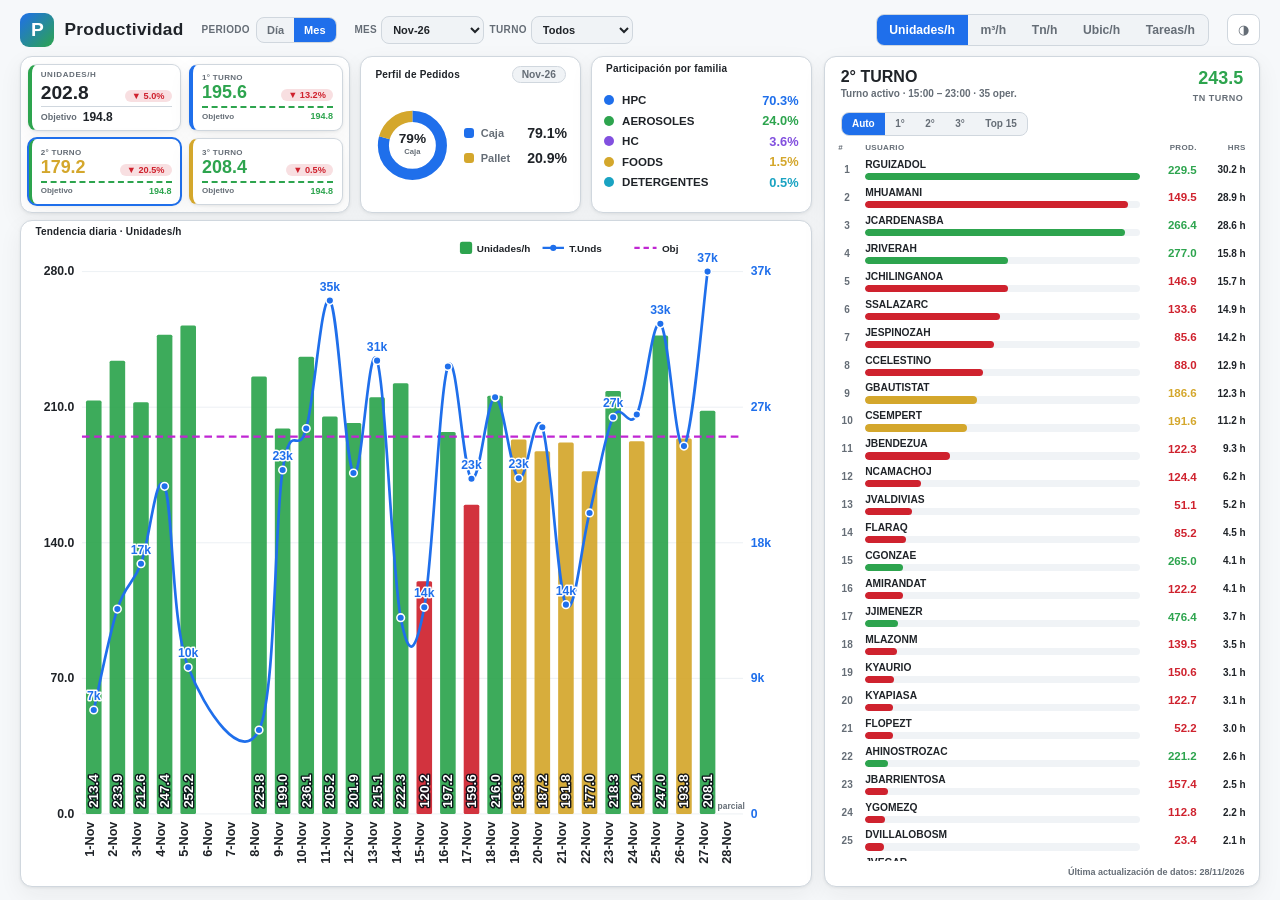
==== commit 83a26010: "Refresca productividad W4W" ====
--- a/productividad/waretrack.html
+++ b/productividad/waretrack.html
@@ -301,7 +301,7 @@
 </div>
 
 <script>
-let DATA = window.__EMBED__ || {"meta":{"rango_fechas":["2026-11-01","2026-11-27"],"personas":57,"dias":25,"tareas_total":4583,"tareas_elegibles":4471,"tareas_excepcion":112,"horas_totales":2714.92,"umbral_pallet_cajas_por_ubic":60.0,"modelo_estandar":{"a":11.1079,"b":0.05623,"c":2.6025,"r2":0.325,"operarios_eval":57,"tareas_eval":4471,"formula":"t_estandar(min) = a + b*unidades + c*visitas","nota":"100% = promedio de la operacion. Limitacion: sobreestima tareas muy cortas (eficiencias extremas con muchas tareas chicas).","rango_efic_persona":[41.3,9677.9]},"cobertura":{"usuarios_sin_turno":[],"n_usuarios_sin_turno":0,"articulos_sin_factor":[],"n_articulos_sin_factor":0},"flujo":{"lineas_flujo":32982,"lineas_cj":31939,"lineas_pallet":1043,"pallets_completos":1364.0,"cajas_sueltas":569035.0,"cajas_eq_total":741747.0,"pct_pallet":23.3,"cruce_pct":97.8,"n_articulos_sin_factor":0}},"comparativo":{"metodo_jefes_global":{"cajas_hr":256.08,"horas":2714.918,"tareas":4471,"nota":"Forma actual de los jefes: cuenta toda caja por igual (los pallets completos inflan la tasa)."},"metodo_nuevo":{"detalle_pick":{"cajas_hr":174.2,"horas":2325.409,"tareas":3016,"pct_horas":85.7},"pallet_move":{"pallets_hr":5.66,"cajas_hr":744.91,"horas":389.509,"tareas":1455,"pct_horas":14.3},"nota":"Normaliza la unidad de medida (estandar 3PL/WMS): el picking de detalle se mide en cajas/h REAL (sin distorsion de pallets) y el movimiento de pallet en pallets/h (1 pallet = 1 ubicacion)."}},"mix":{"cajas_sueltas":549901.0,"cajas_equiv_pallet":145336.0,"total_equiv":695237.0,"pct_cajas":79.1,"pct_pallets":20.9,"pallets":1263.0},"por_familia":[{"familia":"HPC","cajas_sueltas":386314.0,"cajas":499290.0,"pct":70.3},{"familia":"AEROSOLES","cajas_sueltas":131974.0,"cajas":153233.0,"pct":24.0},{"familia":"HC","cajas_sueltas":20050.0,"cajas":23192.0,"pct":3.6},{"familia":"FOODS","cajas_sueltas":8441.0,"cajas":12454.0,"pct":1.5},{"familia":"DETERGENTES","cajas_sueltas":2930.0,"cajas":5509.0,"pct":0.5},{"familia":"(SIN FAMILIA)","cajas_sueltas":192.0,"cajas":1559.0,"pct":0.0}],"familias":[{"dia":"2026-11-01","turno":"2° TURNO","familia":"HC","cajas_sueltas":370.0,"cajas":442.0},{"dia":"2026-11-01","turno":"3° TURNO","familia":"AEROSOLES","cajas_sueltas":1463.0,"cajas":1463.0},{"dia":"2026-11-01","turno":"3° TURNO","familia":"DETERGENTES","cajas_sueltas":258.0,"cajas":258.0},{"dia":"2026-11-01","turno":"3° TURNO","familia":"FOODS","cajas_sueltas":65.0,"cajas":65.0},{"dia":"2026-11-01","turno":"3° TURNO","familia":"HC","cajas_sueltas":1081.0,"cajas":2617.0},{"dia":"2026-11-01","turno":"3° TURNO","familia":"HPC","cajas_sueltas":3741.0,"cajas":5748.0},{"dia":"2026-11-02","turno":"2° TURNO","familia":"HPC","cajas_sueltas":451.0,"cajas":451.0},{"dia":"2026-11-02","turno":"3° TURNO","familia":"AEROSOLES","cajas_sueltas":4440.0,"cajas":8800.0},{"dia":"2026-11-02","turno":"3° TURNO","familia":"DETERGENTES","cajas_sueltas":149.0,"cajas":479.0},{"dia":"2026-11-02","turno":"3° TURNO","familia":"HC","cajas_sueltas":406.0,"cajas":505.0},{"dia":"2026-11-02","turno":"3° TURNO","familia":"HPC","cajas_sueltas":8317.0,"cajas":11538.0},{"dia":"2026-11-03","turno":"2° TURNO","familia":"AEROSOLES","cajas_sueltas":2026.0,"cajas":2316.0},{"dia":"2026-11-03","turno":"2° TURNO","familia":"HPC","cajas_sueltas":2782.0,"cajas":2867.0},{"dia":"2026-11-03","turno":"3° TURNO","familia":"AEROSOLES","cajas_sueltas":1905.0,"cajas":2010.0},{"dia":"2026-11-03","turno":"3° TURNO","familia":"DETERGENTES","cajas_sueltas":162.0,"cajas":162.0},{"dia":"2026-11-03","turno":"3° TURNO","familia":"FOODS","cajas_sueltas":321.0,"cajas":321.0},{"dia":"2026-11-03","turno":"3° TURNO","familia":"HC","cajas_sueltas":338.0,"cajas":338.0},{"dia":"2026-11-03","turno":"3° TURNO","familia":"HPC","cajas_sueltas":9311.0,"cajas":11498.0},{"dia":"2026-11-04","turno":"2° TURNO","familia":"(SIN FAMILIA)","cajas_sueltas":0.0,"cajas":0.0},{"dia":"2026-11-04","turno":"2° TURNO","familia":"AEROSOLES","cajas_sueltas":911.0,"cajas":911.0},{"dia":"2026-11-04","turno":"2° TURNO","familia":"DETERGENTES","cajas_sueltas":110.0,"cajas":660.0},{"dia":"2026-11-04","turno":"2° TURNO","familia":"HC","cajas_sueltas":116.0,"cajas":116.0},{"dia":"2026-11-04","turno":"2° TURNO","familia":"HPC","cajas_sueltas":3517.0,"cajas":4383.0},{"dia":"2026-11-04","turno":"3° TURNO","familia":"AEROSOLES","cajas_sueltas":2855.0,"cajas":2855.0},{"dia":"2026-11-04","turno":"3° TURNO","familia":"DETERGENTES","cajas_sueltas":115.0,"cajas":115.0},{"dia":"2026-11-04","turno":"3° TURNO","familia":"FOODS","cajas_sueltas":146.0,"cajas":200.0},{"dia":"2026-11-04","turno":"3° TURNO","familia":"HC","cajas_sueltas":413.0,"cajas":413.0},{"dia":"2026-11-04","turno":"3° TURNO","familia":"HPC","cajas_sueltas":13857.0,"cajas":15712.0},{"dia":"2026-11-05","turno":"1° TURNO","familia":"AEROSOLES","cajas_sueltas":425.0,"cajas":425.0},{"dia":"2026-11-05","turno":"1° TURNO","familia":"FOODS","cajas_sueltas":5.0,"cajas":5.0},{"dia":"2026-11-05","turno":"1° TURNO","familia":"HC","cajas_sueltas":3.0,"cajas":3.0},{"dia":"2026-11-05","turno":"1° TURNO","familia":"HPC","cajas_sueltas":2538.0,"cajas":3572.0},{"dia":"2026-11-05","turno":"2° TURNO","familia":"AEROSOLES","cajas_sueltas":2983.0,"cajas":2983.0},{"dia":"2026-11-05","turno":"2° TURNO","familia":"HC","cajas_sueltas":73.0,"cajas":73.0},{"dia":"2026-11-05","turno":"2° TURNO","familia":"HPC","cajas_sueltas":3842.0,"cajas":3927.0},{"dia":"2026-11-08","turno":"3° TURNO","familia":"AEROSOLES","cajas_sueltas":590.0,"cajas":1200.0},{"dia":"2026-11-08","turno":"3° TURNO","familia":"HPC","cajas_sueltas":5007.0,"cajas":12172.0},{"dia":"2026-11-09","turno":"2° TURNO","familia":"AEROSOLES","cajas_sueltas":527.0,"cajas":527.0},{"dia":"2026-11-09","turno":"2° TURNO","familia":"HPC","cajas_sueltas":2058.0,"cajas":2276.0},{"dia":"2026-11-09","turno":"3° TURNO","familia":"AEROSOLES","cajas_sueltas":5489.0,"cajas":8735.0},{"dia":"2026-11-09","turno":"3° TURNO","familia":"DETERGENTES","cajas_sueltas":117.0,"cajas":282.0},{"dia":"2026-11-09","turno":"3° TURNO","familia":"FOODS","cajas_sueltas":208.0,"cajas":394.0},{"dia":"2026-11-09","turno":"3° TURNO","familia":"HC","cajas_sueltas":1091.0,"cajas":1091.0},{"dia":"2026-11-09","turno":"3° TURNO","familia":"HPC","cajas_sueltas":13647.0,"cajas":15963.0},{"dia":"2026-11-10","turno":"1° TURNO","familia":"(SIN FAMILIA)","cajas_sueltas":0.0,"cajas":80.0},{"dia":"2026-11-10","turno":"1° TURNO","familia":"AEROSOLES","cajas_sueltas":778.0,"cajas":778.0},{"dia":"2026-11-10","turno":"1° TURNO","familia":"DETERGENTES","cajas_sueltas":66.0,"cajas":66.0},{"dia":"2026-11-10","turno":"1° TURNO","familia":"FOODS","cajas_sueltas":5.0,"cajas":5.0},{"dia":"2026-11-10","turno":"1° TURNO","familia":"HC","cajas_sueltas":157.0,"cajas":157.0},{"dia":"2026-11-10","turno":"1° TURNO","familia":"HPC","cajas_sueltas":3279.0,"cajas":3848.0},{"dia":"2026-11-10","turno":"2° TURNO","familia":"(SIN FAMILIA)","cajas_sueltas":2.0,"cajas":2.0},{"dia":"2026-11-10","turno":"2° TURNO","familia":"AEROSOLES","cajas_sueltas":0.0,"cajas":290.0},{"dia":"2026-11-10","turno":"2° TURNO","familia":"HPC","cajas_sueltas":1068.0,"cajas":1833.0},{"dia":"2026-11-10","turno":"3° TURNO","familia":"AEROSOLES","cajas_sueltas":4835.0,"cajas":6055.0},{"dia":"2026-11-10","turno":"3° TURNO","familia":"DETERGENTES","cajas_sueltas":92.0,"cajas":367.0},{"dia":"2026-11-10","turno":"3° TURNO","familia":"FOODS","cajas_sueltas":133.0,"cajas":133.0},{"dia":"2026-11-10","turno":"3° TURNO","familia":"HC","cajas_sueltas":418.0,"cajas":451.0},{"dia":"2026-11-10","turno":"3° TURNO","familia":"HPC","cajas_sueltas":15072.0,"cajas":21807.0},{"dia":"2026-11-11","turno":"1° TURNO","familia":"AEROSOLES","cajas_sueltas":1310.0,"cajas":1310.0},{"dia":"2026-11-11","turno":"1° TURNO","familia":"DETERGENTES","cajas_sueltas":41.0,"cajas":41.0},{"dia":"2026-11-11","turno":"1° TURNO","familia":"FOODS","cajas_sueltas":159.0,"cajas":159.0},{"dia":"2026-11-11","turno":"1° TURNO","familia":"HC","cajas_sueltas":239.0,"cajas":239.0},{"dia":"2026-11-11","turno":"1° TURNO","familia":"HPC","cajas_sueltas":7328.0,"cajas":8015.0},{"dia":"2026-11-11","turno":"2° TURNO","familia":"AEROSOLES","cajas_sueltas":293.0,"cajas":293.0},{"dia":"2026-11-11","turno":"2° TURNO","familia":"FOODS","cajas_sueltas":56.0,"cajas":200.0},{"dia":"2026-11-11","turno":"2° TURNO","familia":"HPC","cajas_sueltas":1160.0,"cajas":2459.0},{"dia":"2026-11-11","turno":"3° TURNO","familia":"AEROSOLES","cajas_sueltas":6543.0,"cajas":9913.0},{"dia":"2026-11-11","turno":"3° TURNO","familia":"DETERGENTES","cajas_sueltas":75.0,"cajas":75.0},{"dia":"2026-11-11","turno":"3° TURNO","familia":"FOODS","cajas_sueltas":128.0,"cajas":128.0},{"dia":"2026-11-11","turno":"3° TURNO","familia":"HC","cajas_sueltas":812.0,"cajas":1064.0},{"dia":"2026-11-11","turno":"3° TURNO","familia":"HPC","cajas_sueltas":16387.0,"cajas":19773.0},{"dia":"2026-11-12","turno":"1° TURNO","familia":"AEROSOLES","cajas_sueltas":844.0,"cajas":844.0},{"dia":"2026-11-12","turno":"1° TURNO","familia":"DETERGENTES","cajas_sueltas":18.0,"cajas":18.0},{"dia":"2026-11-12","turno":"1° TURNO","familia":"FOODS","cajas_sueltas":55.0,"cajas":55.0},{"dia":"2026-11-12","turno":"1° TURNO","familia":"HC","cajas_sueltas":31.0,"cajas":31.0},{"dia":"2026-11-12","turno":"1° TURNO","familia":"HPC","cajas_sueltas":2894.0,"cajas":2990.0},{"dia":"2026-11-12","turno":"2° TURNO","familia":"AEROSOLES","cajas_sueltas":911.0,"cajas":911.0},{"dia":"2026-11-12","turno":"2° TURNO","familia":"HPC","cajas_sueltas":1350.0,"cajas":1520.0},{"dia":"2026-11-12","turno":"3° TURNO","familia":"AEROSOLES","cajas_sueltas":2826.0,"cajas":2826.0},{"dia":"2026-11-12","turno":"3° TURNO","familia":"DETERGENTES","cajas_sueltas":136.0,"cajas":356.0},{"dia":"2026-11-12","turno":"3° TURNO","familia":"FOODS","cajas_sueltas":283.0,"cajas":445.0},{"dia":"2026-11-12","turno":"3° TURNO","familia":"HC","cajas_sueltas":378.0,"cajas":378.0},{"dia":"2026-11-12","turno":"3° TURNO","familia":"HPC","cajas_sueltas":13188.0,"cajas":21523.0},{"dia":"2026-11-13","turno":"1° TURNO","familia":"AEROSOLES","cajas_sueltas":1176.0,"cajas":1176.0},{"dia":"2026-11-13","turno":"1° TURNO","familia":"DETERGENTES","cajas_sueltas":15.0,"cajas":15.0},{"dia":"2026-11-13","turno":"1° TURNO","familia":"FOODS","cajas_sueltas":106.0,"cajas":106.0},{"dia":"2026-11-13","turno":"1° TURNO","familia":"HC","cajas_sueltas":225.0,"cajas":225.0},{"dia":"2026-11-13","turno":"1° TURNO","familia":"HPC","cajas_sueltas":5456.0,"cajas":6922.0},{"dia":"2026-11-13","turno":"2° TURNO","familia":"AEROSOLES","cajas_sueltas":418.0,"cajas":708.0},{"dia":"2026-11-13","turno":"2° TURNO","familia":"HPC","cajas_sueltas":1207.0,"cajas":1340.0},{"dia":"2026-11-13","turno":"3° TURNO","familia":"AEROSOLES","cajas_sueltas":6651.0,"cajas":8391.0},{"dia":"2026-11-13","turno":"3° TURNO","familia":"DETERGENTES","cajas_sueltas":50.0,"cajas":50.0},{"dia":"2026-11-13","turno":"3° TURNO","familia":"FOODS","cajas_sueltas":201.0,"cajas":255.0},{"dia":"2026-11-13","turno":"3° TURNO","familia":"HC","cajas_sueltas":740.0,"cajas":885.0},{"dia":"2026-11-13","turno":"3° TURNO","familia":"HPC","cajas_sueltas":14245.0,"cajas":17766.0},{"dia":"2026-11-14","turno":"1° TURNO","familia":"AEROSOLES","cajas_sueltas":2403.0,"cajas":2403.0},{"dia":"2026-11-14","turno":"1° TURNO","familia":"DETERGENTES","cajas_sueltas":22.0,"cajas":22.0},{"dia":"2026-11-14","turno":"1° TURNO","familia":"FOODS","cajas_sueltas":235.0,"cajas":559.0},{"dia":"2026-11-14","turno":"1° TURNO","familia":"HC","cajas_sueltas":196.0,"cajas":196.0},{"dia":"2026-11-14","turno":"1° TURNO","familia":"HPC","cajas_sueltas":9702.0,"cajas":10329.0},{"dia":"2026-11-14","turno":"2° TURNO","familia":"DETERGENTES","cajas_sueltas":5.0,"cajas":5.0},{"dia":"2026-11-14","turno":"2° TURNO","familia":"FOODS","cajas_sueltas":21.0,"cajas":21.0},{"dia":"2026-11-14","turno":"2° TURNO","familia":"HC","cajas_sueltas":2.0,"cajas":2.0},{"dia":"2026-11-14","turno":"2° TURNO","familia":"HPC","cajas_sueltas":628.0,"cajas":724.0},{"dia":"2026-11-15","turno":"2° TURNO","familia":"HPC","cajas_sueltas":958.0,"cajas":1043.0},{"dia":"2026-11-15","turno":"3° TURNO","familia":"AEROSOLES","cajas_sueltas":3655.0,"cajas":3655.0},{"dia":"2026-11-15","turno":"3° TURNO","familia":"DETERGENTES","cajas_sueltas":67.0,"cajas":122.0},{"dia":"2026-11-15","turno":"3° TURNO","familia":"FOODS","cajas_sueltas":815.0,"cajas":1630.0},{"dia":"2026-11-15","turno":"3° TURNO","familia":"HC","cajas_sueltas":577.0,"cajas":677.0},{"dia":"2026-11-15","turno":"3° TURNO","familia":"HPC","cajas_sueltas":7825.0,"cajas":10352.0},{"dia":"2026-11-16","turno":"1° TURNO","familia":"AEROSOLES","cajas_sueltas":3406.0,"cajas":5936.0},{"dia":"2026-11-16","turno":"1° TURNO","familia":"DETERGENTES","cajas_sueltas":13.0,"cajas":13.0},{"dia":"2026-11-16","turno":"1° TURNO","familia":"FOODS","cajas_sueltas":37.0,"cajas":37.0},{"dia":"2026-11-16","turno":"1° TURNO","familia":"HC","cajas_sueltas":262.0,"cajas":328.0},{"dia":"2026-11-16","turno":"1° TURNO","familia":"HPC","cajas_sueltas":6156.0,"cajas":6922.0},{"dia":"2026-11-16","turno":"2° TURNO","familia":"AEROSOLES","cajas_sueltas":586.0,"cajas":586.0},{"dia":"2026-11-16","turno":"2° TURNO","familia":"DETERGENTES","cajas_sueltas":6.0,"cajas":6.0},{"dia":"2026-11-16","turno":"2° TURNO","familia":"FOODS","cajas_sueltas":51.0,"cajas":123.0},{"dia":"2026-11-16","turno":"2° TURNO","familia":"HC","cajas_sueltas":32.0,"cajas":32.0},{"dia":"2026-11-16","turno":"2° TURNO","familia":"HPC","cajas_sueltas":1568.0,"cajas":3824.0},{"dia":"2026-11-16","turno":"3° TURNO","familia":"AEROSOLES","cajas_sueltas":2977.0,"cajas":2977.0},{"dia":"2026-11-16","turno":"3° TURNO","familia":"DETERGENTES","cajas_sueltas":57.0,"cajas":57.0},{"dia":"2026-11-16","turno":"3° TURNO","familia":"FOODS","cajas_sueltas":166.0,"cajas":166.0},{"dia":"2026-11-16","turno":"3° TURNO","familia":"HC","cajas_sueltas":2665.0,"cajas":812.0},{"dia":"2026-11-16","turno":"3° TURNO","familia":"HPC","cajas_sueltas":12070.0,"cajas":18100.0},{"dia":"2026-11-17","turno":"1° TURNO","familia":"(SIN FAMILIA)","cajas_sueltas":2.0,"cajas":440.0},{"dia":"2026-11-17","turno":"1° TURNO","familia":"AEROSOLES","cajas_sueltas":1005.0,"cajas":1585.0},{"dia":"2026-11-17","turno":"1° TURNO","familia":"DETERGENTES","cajas_sueltas":33.0,"cajas":33.0},{"dia":"2026-11-17","turno":"1° TURNO","familia":"FOODS","cajas_sueltas":194.0,"cajas":194.0},{"dia":"2026-11-17","turno":"1° TURNO","familia":"HC","cajas_sueltas":380.0,"cajas":124.0},{"dia":"2026-11-17","turno":"1° TURNO","familia":"HPC","cajas_sueltas":4030.0,"cajas":5408.0},{"dia":"2026-11-17","turno":"2° TURNO","familia":"(SIN FAMILIA)","cajas_sueltas":0.0,"cajas":0.0},{"dia":"2026-11-17","turno":"2° TURNO","familia":"AEROSOLES","cajas_sueltas":440.0,"cajas":440.0},{"dia":"2026-11-17","turno":"2° TURNO","familia":"FOODS","cajas_sueltas":95.0,"cajas":257.0},{"dia":"2026-11-17","turno":"2° TURNO","familia":"HC","cajas_sueltas":16.0,"cajas":16.0},{"dia":"2026-11-17","turno":"2° TURNO","familia":"HPC","cajas_sueltas":3022.0,"cajas":3022.0},{"dia":"2026-11-17","turno":"3° TURNO","familia":"AEROSOLES","cajas_sueltas":2518.0,"cajas":2808.0},{"dia":"2026-11-17","turno":"3° TURNO","familia":"DETERGENTES","cajas_sueltas":149.0,"cajas":204.0},{"dia":"2026-11-17","turno":"3° TURNO","familia":"FOODS","cajas_sueltas":258.0,"cajas":633.0},{"dia":"2026-11-17","turno":"3° TURNO","familia":"HC","cajas_sueltas":620.0,"cajas":689.0},{"dia":"2026-11-17","turno":"3° TURNO","familia":"HPC","cajas_sueltas":9771.0,"cajas":15324.0},{"dia":"2026-11-18","turno":"1° TURNO","familia":"AEROSOLES","cajas_sueltas":1491.0,"cajas":1491.0},{"dia":"2026-11-18","turno":"1° TURNO","familia":"FOODS","cajas_sueltas":30.0,"cajas":30.0},{"dia":"2026-11-18","turno":"1° TURNO","familia":"HC","cajas_sueltas":11.0,"cajas":11.0},{"dia":"2026-11-18","turno":"1° TURNO","familia":"HPC","cajas_sueltas":3838.0,"cajas":4637.0},{"dia":"2026-11-18","turno":"2° TURNO","familia":"AEROSOLES","cajas_sueltas":357.0,"cajas":357.0},{"dia":"2026-11-18","turno":"2° TURNO","familia":"FOODS","cajas_sueltas":47.0,"cajas":47.0},{"dia":"2026-11-18","turno":"2° TURNO","familia":"HC","cajas_sueltas":68.0,"cajas":68.0},{"dia":"2026-11-18","turno":"2° TURNO","familia":"HPC","cajas_sueltas":3015.0,"cajas":3015.0},{"dia":"2026-11-18","turno":"3° TURNO","familia":"AEROSOLES","cajas_sueltas":3510.0,"cajas":3510.0},{"dia":"2026-11-18","turno":"3° TURNO","familia":"DETERGENTES","cajas_sueltas":4.0,"cajas":4.0},{"dia":"2026-11-18","turno":"3° TURNO","familia":"FOODS","cajas_sueltas":321.0,"cajas":627.0},{"dia":"2026-11-18","turno":"3° TURNO","familia":"HC","cajas_sueltas":489.0,"cajas":1197.0},{"dia":"2026-11-18","turno":"3° TURNO","familia":"HPC","cajas_sueltas":14823.0,"cajas":19457.0},{"dia":"2026-11-19","turno":"1° TURNO","familia":"(SIN FAMILIA)","cajas_sueltas":3.0,"cajas":3.0},{"dia":"2026-11-19","turno":"1° TURNO","familia":"AEROSOLES","cajas_sueltas":109.0,"cajas":109.0},{"dia":"2026-11-19","turno":"1° TURNO","familia":"FOODS","cajas_sueltas":50.0,"cajas":80.0},{"dia":"2026-11-19","turno":"1° TURNO","familia":"HC","cajas_sueltas":23.0,"cajas":23.0},{"dia":"2026-11-19","turno":"1° TURNO","familia":"HPC","cajas_sueltas":2011.0,"cajas":2611.0},{"dia":"2026-11-19","turno":"2° TURNO","familia":"AEROSOLES","cajas_sueltas":914.0,"cajas":914.0},{"dia":"2026-11-19","turno":"2° TURNO","familia":"DETERGENTES","cajas_sueltas":5.0,"cajas":5.0},{"dia":"2026-11-19","turno":"2° TURNO","familia":"FOODS","cajas_sueltas":59.0,"cajas":59.0},{"dia":"2026-11-19","turno":"2° TURNO","familia":"HC","cajas_sueltas":40.0,"cajas":40.0},{"dia":"2026-11-19","turno":"2° TURNO","familia":"HPC","cajas_sueltas":3864.0,"cajas":4273.0},{"dia":"2026-11-19","turno":"3° TURNO","familia":"AEROSOLES","cajas_sueltas":4312.0,"cajas":6278.0},{"dia":"2026-11-19","turno":"3° TURNO","familia":"DETERGENTES","cajas_sueltas":140.0,"cajas":140.0},{"dia":"2026-11-19","turno":"3° TURNO","familia":"FOODS","cajas_sueltas":55.0,"cajas":55.0},{"dia":"2026-11-19","turno":"3° TURNO","familia":"HC","cajas_sueltas":905.0,"cajas":1340.0},{"dia":"2026-11-19","turno":"3° TURNO","familia":"HPC","cajas_sueltas":10085.0,"cajas":13545.0},{"dia":"2026-11-20","turno":"1° TURNO","familia":"(SIN FAMILIA)","cajas_sueltas":185.0,"cajas":1034.0},{"dia":"2026-11-20","turno":"1° TURNO","familia":"AEROSOLES","cajas_sueltas":164.0,"cajas":164.0},{"dia":"2026-11-20","turno":"1° TURNO","familia":"FOODS","cajas_sueltas":35.0,"cajas":35.0},{"dia":"2026-11-20","turno":"1° TURNO","familia":"HC","cajas_sueltas":43.0,"cajas":43.0},{"dia":"2026-11-20","turno":"1° TURNO","familia":"HPC","cajas_sueltas":2710.0,"cajas":2988.0},{"dia":"2026-11-20","turno":"2° TURNO","familia":"AEROSOLES","cajas_sueltas":2051.0,"cajas":2051.0},{"dia":"2026-11-20","turno":"2° TURNO","familia":"FOODS","cajas_sueltas":84.0,"cajas":84.0},{"dia":"2026-11-20","turno":"2° TURNO","familia":"HC","cajas_sueltas":69.0,"cajas":69.0},{"dia":"2026-11-20","turno":"2° TURNO","familia":"HPC","cajas_sueltas":5304.0,"cajas":6871.0},{"dia":"2026-11-20","turno":"3° TURNO","familia":"AEROSOLES","cajas_sueltas":3681.0,"cajas":3681.0},{"dia":"2026-11-20","turno":"3° TURNO","familia":"DETERGENTES","cajas_sueltas":5.0,"cajas":5.0},{"dia":"2026-11-20","turno":"3° TURNO","familia":"FOODS","cajas_sueltas":149.0,"cajas":233.0},{"dia":"2026-11-20","turno":"3° TURNO","familia":"HC","cajas_sueltas":347.0,"cajas":492.0},{"dia":"2026-11-20","turno":"3° TURNO","familia":"HPC","cajas_sueltas":11184.0,"cajas":13678.0},{"dia":"2026-11-21","turno":"1° TURNO","familia":"AEROSOLES","cajas_sueltas":3595.0,"cajas":3595.0},{"dia":"2026-11-21","turno":"1° TURNO","familia":"DETERGENTES","cajas_sueltas":95.0,"cajas":95.0},{"dia":"2026-11-21","turno":"1° TURNO","familia":"FOODS","cajas_sueltas":212.0,"cajas":266.0},{"dia":"2026-11-21","turno":"1° TURNO","familia":"HC","cajas_sueltas":713.0,"cajas":779.0},{"dia":"2026-11-21","turno":"1° TURNO","familia":"HPC","cajas_sueltas":9486.0,"cajas":9571.0},{"dia":"2026-11-22","turno":"2° TURNO","familia":"HPC","cajas_sueltas":356.0,"cajas":356.0},{"dia":"2026-11-22","turno":"3° TURNO","familia":"AEROSOLES","cajas_sueltas":5170.0,"cajas":5170.0},{"dia":"2026-11-22","turno":"3° TURNO","familia":"DETERGENTES","cajas_sueltas":87.0,"cajas":142.0},{"dia":"2026-11-22","turno":"3° TURNO","familia":"FOODS","cajas_sueltas":877.0,"cajas":877.0},{"dia":"2026-11-22","turno":"3° TURNO","familia":"HC","cajas_sueltas":890.0,"cajas":1880.0},{"dia":"2026-11-22","turno":"3° TURNO","familia":"HPC","cajas_sueltas":12865.0,"cajas":16614.0},{"dia":"2026-11-23","turno":"1° TURNO","familia":"AEROSOLES","cajas_sueltas":322.0,"cajas":322.0},{"dia":"2026-11-23","turno":"1° TURNO","familia":"FOODS","cajas_sueltas":27.0,"cajas":27.0},{"dia":"2026-11-23","turno":"1° TURNO","familia":"HPC","cajas_sueltas":998.0,"cajas":998.0},{"dia":"2026-11-23","turno":"2° TURNO","familia":"AEROSOLES","cajas_sueltas":1465.0,"cajas":1465.0},{"dia":"2026-11-23","turno":"2° TURNO","familia":"HPC","cajas_sueltas":3168.0,"cajas":3511.0},{"dia":"2026-11-23","turno":"3° TURNO","familia":"AEROSOLES","cajas_sueltas":4987.0,"cajas":6267.0},{"dia":"2026-11-23","turno":"3° TURNO","familia":"DETERGENTES","cajas_sueltas":146.0,"cajas":366.0},{"dia":"2026-11-23","turno":"3° TURNO","familia":"FOODS","cajas_sueltas":387.0,"cajas":603.0},{"dia":"2026-11-23","turno":"3° TURNO","familia":"HC","cajas_sueltas":831.0,"cajas":1159.0},{"dia":"2026-11-23","turno":"3° TURNO","familia":"HPC","cajas_sueltas":14341.0,"cajas":19528.0},{"dia":"2026-11-24","turno":"1° TURNO","familia":"AEROSOLES","cajas_sueltas":1697.0,"cajas":1697.0},{"dia":"2026-11-24","turno":"1° TURNO","familia":"DETERGENTES","cajas_sueltas":98.0,"cajas":153.0},{"dia":"2026-11-24","turno":"1° TURNO","familia":"FOODS","cajas_sueltas":137.0,"cajas":137.0},{"dia":"2026-11-24","turno":"1° TURNO","familia":"HC","cajas_sueltas":432.0,"cajas":531.0},{"dia":"2026-11-24","turno":"1° TURNO","familia":"HPC","cajas_sueltas":4623.0,"cajas":4804.0},{"dia":"2026-11-24","turno":"2° TURNO","familia":"AEROSOLES","cajas_sueltas":11.0,"cajas":11.0},{"dia":"2026-11-24","turno":"2° TURNO","familia":"HPC","cajas_sueltas":601.0,"cajas":601.0},{"dia":"2026-11-24","turno":"3° TURNO","familia":"AEROSOLES","cajas_sueltas":3878.0,"cajas":4838.0},{"dia":"2026-11-24","turno":"3° TURNO","familia":"DETERGENTES","cajas_sueltas":203.0,"cajas":313.0},{"dia":"2026-11-24","turno":"3° TURNO","familia":"FOODS","cajas_sueltas":394.0,"cajas":664.0},{"dia":"2026-11-24","turno":"3° TURNO","familia":"HC","cajas_sueltas":661.0,"cajas":661.0},{"dia":"2026-11-24","turno":"3° TURNO","familia":"HPC","cajas_sueltas":14136.0,"cajas":20155.0},{"dia":"2026-11-25","turno":"1° TURNO","familia":"AEROSOLES","cajas_sueltas":8784.0,"cajas":6130.0},{"dia":"2026-11-25","turno":"1° TURNO","familia":"DETERGENTES","cajas_sueltas":4.0,"cajas":4.0},{"dia":"2026-11-25","turno":"1° TURNO","familia":"FOODS","cajas_sueltas":30.0,"cajas":30.0},{"dia":"2026-11-25","turno":"1° TURNO","familia":"HC","cajas_sueltas":46.0,"cajas":46.0},{"dia":"2026-11-25","turno":"1° TURNO","familia":"HPC","cajas_sueltas":1807.0,"cajas":2613.0},{"dia":"2026-11-25","turno":"2° TURNO","familia":"AEROSOLES","cajas_sueltas":595.0,"cajas":595.0},{"dia":"2026-11-25","turno":"2° TURNO","familia":"FOODS","cajas_sueltas":45.0,"cajas":45.0},{"dia":"2026-11-25","turno":"2° TURNO","familia":"HC","cajas_sueltas":4.0,"cajas":4.0},{"dia":"2026-11-25","turno":"2° TURNO","familia":"HPC","cajas_sueltas":3067.0,"cajas":3067.0},{"dia":"2026-11-25","turno":"3° TURNO","familia":"AEROSOLES","cajas_sueltas":3517.0,"cajas":3913.0},{"dia":"2026-11-25","turno":"3° TURNO","familia":"DETERGENTES","cajas_sueltas":11.0,"cajas":11.0},{"dia":"2026-11-25","turno":"3° TURNO","familia":"FOODS","cajas_sueltas":180.0,"cajas":294.0},{"dia":"2026-11-25","turno":"3° TURNO","familia":"HC","cajas_sueltas":659.0,"cajas":731.0},{"dia":"2026-11-25","turno":"3° TURNO","familia":"HPC","cajas_sueltas":14230.0,"cajas":17453.0},{"dia":"2026-11-26","turno":"1° TURNO","familia":"AEROSOLES","cajas_sueltas":1339.0,"cajas":1339.0},{"dia":"2026-11-26","turno":"1° TURNO","familia":"DETERGENTES","cajas_sueltas":5.0,"cajas":5.0},{"dia":"2026-11-26","turno":"1° TURNO","familia":"FOODS","cajas_sueltas":40.0,"cajas":40.0},{"dia":"2026-11-26","turno":"1° TURNO","familia":"HC","cajas_sueltas":91.0,"cajas":91.0},{"dia":"2026-11-26","turno":"1° TURNO","familia":"HPC","cajas_sueltas":2578.0,"cajas":2764.0},{"dia":"2026-11-26","turno":"2° TURNO","familia":"AEROSOLES","cajas_sueltas":315.0,"cajas":315.0},{"dia":"2026-11-26","turno":"2° TURNO","familia":"DETERGENTES","cajas_sueltas":4.0,"cajas":4.0},{"dia":"2026-11-26","turno":"2° TURNO","familia":"FOODS","cajas_sueltas":12.0,"cajas":12.0},{"dia":"2026-11-26","turno":"2° TURNO","familia":"HC","cajas_sueltas":11.0,"cajas":11.0},{"dia":"2026-11-26","turno":"2° TURNO","familia":"HPC","cajas_sueltas":2092.0,"cajas":9161.0},{"dia":"2026-11-26","turno":"3° TURNO","familia":"AEROSOLES","cajas_sueltas":5633.0,"cajas":5633.0},{"dia":"2026-11-26","turno":"3° TURNO","familia":"DETERGENTES","cajas_sueltas":69.0,"cajas":124.0},{"dia":"2026-11-26","turno":"3° TURNO","familia":"FOODS","cajas_sueltas":358.0,"cajas":679.0},{"dia":"2026-11-26","turno":"3° TURNO","familia":"HC","cajas_sueltas":738.0,"cajas":738.0},{"dia":"2026-11-26","turno":"3° TURNO","familia":"HPC","cajas_sueltas":11423.0,"cajas":13164.0},{"dia":"2026-11-27","turno":"1° TURNO","familia":"AEROSOLES","cajas_sueltas":2580.0,"cajas":2580.0},{"dia":"2026-11-27","turno":"1° TURNO","familia":"DETERGENTES","cajas_sueltas":70.0,"cajas":70.0},{"dia":"2026-11-27","turno":"1° TURNO","familia":"FOODS","cajas_sueltas":470.0,"cajas":740.0},{"dia":"2026-11-27","turno":"1° TURNO","familia":"HC","cajas_sueltas":320.0,"cajas":320.0},{"dia":"2026-11-27","turno":"1° TURNO","familia":"HPC","cajas_sueltas":11590.0,"cajas":11033.0},{"dia":"2026-11-27","turno":"2° TURNO","familia":"AEROSOLES","cajas_sueltas":1377.0,"cajas":1377.0},{"dia":"2026-11-27","turno":"2° TURNO","familia":"HPC","cajas_sueltas":2606.0,"cajas":2909.0},{"dia":"2026-11-27","turno":"3° TURNO","familia":"AEROSOLES","cajas_sueltas":2931.0,"cajas":3321.0},{"dia":"2026-11-27","turno":"3° TURNO","familia":"DETERGENTES","cajas_sueltas":228.0,"cajas":662.0},{"dia":"2026-11-27","turno":"3° TURNO","familia":"FOODS","cajas_sueltas":699.0,"cajas":699.0},{"dia":"2026-11-27","turno":"3° TURNO","familia":"HC","cajas_sueltas":1018.0,"cajas":1054.0},{"dia":"2026-11-27","turno":"3° TURNO","familia":"HPC","cajas_sueltas":12081.0,"cajas":14962.0}],"celdas":[{"usuario":"MCARILLO","dia":"2026-11-15","cargo":"OPERARIO ALMACEN UNILEVER","turno":"3° TURNO","horas":15.988,"tareas":4,"cajas":1076.0,"cajas_sueltas":1076.0,"pallets":0.0,"unidades_productivas":1076.0,"volumen_m3":7.089,"peso_tn":3.046,"ubicaciones":39.0,"detalle":39.0,"t_std_min":206.43,"t_real_min":959.28,"efic":21.5},{"usuario":"SSALAZARC","dia":"2026-11-23","cargo":"(SIN CARGO)","turno":"2° TURNO","horas":14.883,"tareas":15,"cajas":2072.0,"cajas_sueltas":1987.0,"pallets":1.0,"unidades_productivas":1988.0,"volumen_m3":17.824,"peso_tn":8.064,"ubicaciones":74.0,"detalle":75.0,"t_std_min":475.71,"t_real_min":892.95,"efic":53.3},{"usuario":"JESPINOZAH","dia":"2026-11-09","cargo":"OPERARIO ALMACEN UNILEVER","turno":"2° TURNO","horas":14.184,"tareas":13,"cajas":1507.0,"cajas_sueltas":1211.0,"pallets":3.0,"unidades_productivas":1214.0,"volumen_m3":15.31,"peso_tn":7.531,"ubicaciones":71.0,"detalle":73.0,"t_std_min":413.92,"t_real_min":851.07,"efic":48.6},{"usuario":"MHUAMANI","dia":"2026-11-11","cargo":"OPERARIO ALMACEN UNILEVER","turno":"2° TURNO","horas":13.264,"tareas":7,"cajas":1264.0,"cajas_sueltas":1264.0,"pallets":0.0,"unidades_productivas":1264.0,"volumen_m3":8.02,"peso_tn":3.522,"ubicaciones":92.0,"detalle":95.0,"t_std_min":388.26,"t_real_min":795.83,"efic":48.8},{"usuario":"CCELESTINO","dia":"2026-11-09","cargo":"(SIN CARGO)","turno":"2° TURNO","horas":12.927,"tareas":9,"cajas":1211.0,"cajas_sueltas":1136.0,"pallets":1.0,"unidades_productivas":1137.0,"volumen_m3":11.761,"peso_tn":5.488,"ubicaciones":40.0,"detalle":43.0,"t_std_min":272.17,"t_real_min":775.62,"efic":35.1},{"usuario":"MICHPASA","dia":"2026-11-19","cargo":"OPERARIO ALMACEN UNILEVER","turno":"3° TURNO","horas":12.642,"tareas":14,"cajas":1743.0,"cajas_sueltas":1329.0,"pallets":6.0,"unidades_productivas":1335.0,"volumen_m3":19.511,"peso_tn":6.736,"ubicaciones":67.0,"detalle":78.0,"t_std_min":427.89,"t_real_min":758.5,"efic":56.4},{"usuario":"JSULCAS","dia":"2026-11-13","cargo":"OPERARIO ALMACEN UNILEVER","turno":"1° TURNO","horas":12.148,"tareas":7,"cajas":1217.0,"cajas_sueltas":1217.0,"pallets":0.0,"unidades_productivas":1217.0,"volumen_m3":10.193,"peso_tn":4.723,"ubicaciones":84.0,"detalle":86.0,"t_std_min":364.8,"t_real_min":728.9,"efic":50.0},{"usuario":"MICHPASA","dia":"2026-11-13","cargo":"OPERARIO ALMACEN UNILEVER","turno":"3° TURNO","horas":11.912,"tareas":20,"cajas":2013.0,"cajas_sueltas":2013.0,"pallets":0.0,"unidades_productivas":2013.0,"volumen_m3":20.25,"peso_tn":9.015,"ubicaciones":97.0,"detalle":102.0,"t_std_min":587.79,"t_real_min":714.72,"efic":82.2},{"usuario":"JCARDENASBA","dia":"2026-11-14","cargo":"(SIN CARGO)","turno":"1° TURNO","horas":11.695,"tareas":9,"cajas":1710.0,"cajas_sueltas":1710.0,"pallets":0.0,"unidades_productivas":1710.0,"volumen_m3":11.408,"peso_tn":4.633,"ubicaciones":123.0,"detalle":124.0,"t_std_min":516.23,"t_real_min":701.72,"efic":73.6},{"usuario":"JSULCAS","dia":"2026-11-12","cargo":"OPERARIO ALMACEN UNILEVER","turno":"1° TURNO","horas":11.503,"tareas":6,"cajas":1140.0,"cajas_sueltas":1044.0,"pallets":1.0,"unidades_productivas":1045.0,"volumen_m3":9.981,"peso_tn":4.243,"ubicaciones":106.0,"detalle":108.0,"t_std_min":406.61,"t_real_min":690.17,"efic":58.9},{"usuario":"IDELGADOJ","dia":"2026-11-15","cargo":"OPERARIO ALMACEN UNILEVER","turno":"3° TURNO","horas":11.476,"tareas":20,"cajas":2644.0,"cajas_sueltas":2054.0,"pallets":8.0,"unidades_productivas":2062.0,"volumen_m3":25.51,"peso_tn":10.733,"ubicaciones":104.0,"detalle":124.0,"t_std_min":641.49,"t_real_min":688.57,"efic":93.2},{"usuario":"JCHILINGANOA","dia":"2026-11-11","cargo":"OPERARIO ALMACEN UNILEVER","turno":"1° TURNO","horas":11.381,"tareas":8,"cajas":1294.0,"cajas_sueltas":1017.0,"pallets":2.0,"unidades_productivas":1019.0,"volumen_m3":10.015,"peso_tn":4.558,"ubicaciones":57.0,"detalle":59.0,"t_std_min":309.97,"t_real_min":682.87,"efic":45.4},{"usuario":"AADRIANOM","dia":"2026-11-20","cargo":"(SIN CARGO)","turno":"3° TURNO","horas":11.146,"tareas":14,"cajas":2235.0,"cajas_sueltas":1773.0,"pallets":3.0,"unidades_productivas":1776.0,"volumen_m3":19.252,"peso_tn":7.931,"ubicaciones":77.0,"detalle":81.0,"t_std_min":481.58,"t_real_min":668.73,"efic":72.0},{"usuario":"IDELGADOJ","dia":"2026-11-16","cargo":"OPERARIO ALMACEN UNILEVER","turno":"3° TURNO","horas":10.921,"tareas":15,"cajas":3687.0,"cajas_sueltas":3256.0,"pallets":3.0,"unidades_productivas":3259.0,"volumen_m3":21.875,"peso_tn":9.003,"ubicaciones":146.0,"detalle":148.0,"t_std_min":753.9,"t_real_min":655.28,"efic":115.1},{"usuario":"IDELGADOJ","dia":"2026-11-19","cargo":"OPERARIO ALMACEN UNILEVER","turno":"3° TURNO","horas":10.795,"tareas":13,"cajas":2225.0,"cajas_sueltas":1970.0,"pallets":3.0,"unidades_productivas":1973.0,"volumen_m3":20.817,"peso_tn":10.262,"ubicaciones":98.0,"detalle":109.0,"t_std_min":524.56,"t_real_min":647.68,"efic":81.0},{"usuario":"JSANTAMARIA","dia":"2026-11-11","cargo":"OPERARIO SISTEMAS UNILEVER","turno":"1° TURNO","horas":10.508,"tareas":21,"cajas":2339.0,"cajas_sueltas":2231.0,"pallets":1.0,"unidades_productivas":2232.0,"volumen_m3":24.671,"peso_tn":10.474,"ubicaciones":151.0,"detalle":153.0,"t_std_min":757.77,"t_real_min":630.5,"efic":120.2},{"usuario":"JCHILINGANOA","dia":"2026-11-20","cargo":"OPERARIO ALMACEN UNILEVER","turno":"2° TURNO","horas":10.09,"tareas":7,"cajas":1274.0,"cajas_sueltas":1184.0,"pallets":1.0,"unidades_productivas":1185.0,"volumen_m3":11.37,"peso_tn":4.711,"ubicaciones":53.0,"detalle":62.0,"t_std_min":287.32,"t_real_min":605.38,"efic":47.5},{"usuario":"CCASTRO","dia":"2026-11-11","cargo":"OPERARIO SISTEMAS UNILEVER","turno":"3° TURNO","horas":9.965,"tareas":15,"cajas":2443.0,"cajas_sueltas":2083.0,"pallets":4.0,"unidades_productivas":2087.0,"volumen_m3":21.967,"peso_tn":9.06,"ubicaciones":70.0,"detalle":70.0,"t_std_min":486.16,"t_real_min":597.92,"efic":81.3},{"usuario":"OHUAYTAL","dia":"2026-11-18","cargo":"OPERARIO ALMACEN UNILEVER","turno":"1° TURNO","horas":9.938,"tareas":5,"cajas":553.0,"cajas_sueltas":553.0,"pallets":0.0,"unidades_productivas":553.0,"volumen_m3":6.236,"peso_tn":3.178,"ubicaciones":26.0,"detalle":26.0,"t_std_min":154.3,"t_real_min":596.25,"efic":25.9},{"usuario":"JCHAVARRIM","dia":"2026-11-22","cargo":"OPERARIO ALMACEN UNILEVER","turno":"3° TURNO","horas":9.907,"tareas":13,"cajas":1602.0,"cajas_sueltas":1602.0,"pallets":0.0,"unidades_productivas":1602.0,"volumen_m3":14.976,"peso_tn":6.807,"ubicaciones":97.0,"detalle":98.0,"t_std_min":486.93,"t_real_min":594.4,"efic":81.9},{"usuario":"IDELGADOJ","dia":"2026-11-04","cargo":"OPERARIO ALMACEN UNILEVER","turno":"3° TURNO","horas":9.809,"tareas":16,"cajas":2502.0,"cajas_sueltas":2446.0,"pallets":1.0,"unidades_productivas":2447.0,"volumen_m3":21.349,"peso_tn":8.626,"ubicaciones":102.0,"detalle":105.0,"t_std_min":583.87,"t_real_min":588.57,"efic":99.2},{"usuario":"MHUAMANI","dia":"2026-11-26","cargo":"OPERARIO ALMACEN UNILEVER","turno":"3° TURNO","horas":9.531,"tareas":10,"cajas":1845.0,"cajas_sueltas":1845.0,"pallets":0.0,"unidades_productivas":1845.0,"volumen_m3":15.775,"peso_tn":6.974,"ubicaciones":94.0,"detalle":99.0,"t_std_min":459.46,"t_real_min":571.85,"efic":80.3},{"usuario":"MICHPASA","dia":"2026-11-23","cargo":"OPERARIO ALMACEN UNILEVER","turno":"3° TURNO","horas":9.522,"tareas":7,"cajas":1805.0,"cajas_sueltas":1805.0,"pallets":0.0,"unidades_productivas":1805.0,"volumen_m3":12.001,"peso_tn":5.283,"ubicaciones":95.0,"detalle":95.0,"t_std_min":426.49,"t_real_min":571.3,"efic":74.7},{"usuario":"CJAIMEH","dia":"2026-11-17","cargo":"OPERARIO ALMACEN UNILEVER","turno":"3° TURNO","horas":9.447,"tareas":9,"cajas":2273.0,"cajas_sueltas":2165.0,"pallets":1.0,"unidades_productivas":2166.0,"volumen_m3":14.706,"peso_tn":5.983,"ubicaciones":82.0,"detalle":164.0,"t_std_min":441.19,"t_real_min":566.8,"efic":77.8},{"usuario":"JCARDENASBA","dia":"2026-11-20","cargo":"(SIN CARGO)","turno":"2° TURNO","horas":9.409,"tareas":11,"cajas":1800.0,"cajas_sueltas":1800.0,"pallets":0.0,"unidades_productivas":1800.0,"volumen_m3":15.664,"peso_tn":5.986,"ubicaciones":101.0,"detalle":103.0,"t_std_min":486.25,"t_real_min":564.57,"efic":86.1},{"usuario":"NCAMACHOJ","dia":"2026-11-15","cargo":"OPERARIO ALMACEN UNILEVER","turno":"3° TURNO","horas":9.364,"tareas":1,"cajas":232.0,"cajas_sueltas":232.0,"pallets":0.0,"unidades_productivas":232.0,"volumen_m3":1.687,"peso_tn":0.882,"ubicaciones":9.0,"detalle":9.0,"t_std_min":47.58,"t_real_min":561.85,"efic":8.5},{"usuario":"JBENDEZUA","dia":"2026-11-26","cargo":"OPERARIO ALMACEN UNILEVER","turno":"2° TURNO","horas":9.336,"tareas":48,"cajas":6425.0,"cajas_sueltas":1100.0,"pallets":42.0,"unidades_productivas":1142.0,"volumen_m3":68.568,"peso_tn":22.983,"ubicaciones":103.0,"detalle":104.0,"t_std_min":1162.51,"t_real_min":560.18,"efic":207.5},{"usuario":"CJAIMEH","dia":"2026-11-03","cargo":"OPERARIO ALMACEN UNILEVER","turno":"3° TURNO","horas":9.304,"tareas":10,"cajas":1103.0,"cajas_sueltas":1103.0,"pallets":0.0,"unidades_productivas":1103.0,"volumen_m3":9.224,"peso_tn":3.173,"ubicaciones":71.0,"detalle":71.0,"t_std_min":357.88,"t_real_min":558.23,"efic":64.1},{"usuario":"JCONTRERASC","dia":"2026-11-10","cargo":"(SIN CARGO)","turno":"3° TURNO","horas":9.194,"tareas":15,"cajas":2347.0,"cajas_sueltas":2011.0,"pallets":4.0,"unidades_productivas":2015.0,"volumen_m3":20.964,"peso_tn":9.501,"ubicaciones":83.0,"detalle":87.0,"t_std_min":514.6,"t_real_min":551.63,"efic":93.3},{"usuario":"AADRIANOM","dia":"2026-11-27","cargo":"(SIN CARGO)","turno":"3° TURNO","horas":9.169,"tareas":10,"cajas":1871.0,"cajas_sueltas":1580.0,"pallets":4.0,"unidades_productivas":1584.0,"volumen_m3":14.817,"peso_tn":6.792,"ubicaciones":64.0,"detalle":68.0,"t_std_min":382.85,"t_real_min":550.13,"efic":69.6},{"usuario":"JGARCIAV","dia":"2026-11-23","cargo":"(SIN CARGO)","turno":"3° TURNO","horas":9.137,"tareas":14,"cajas":1916.0,"cajas_sueltas":1916.0,"pallets":0.0,"unidades_productivas":1916.0,"volumen_m3":15.362,"peso_tn":6.496,"ubicaciones":70.0,"detalle":71.0,"t_std_min":445.42,"t_real_min":548.2,"efic":81.3},{"usuario":"MLAZONM","dia":"2026-11-18","cargo":"OPERARIO ALMACEN UNILEVER","turno":"1° TURNO","horas":9.078,"tareas":5,"cajas":816.0,"cajas_sueltas":816.0,"pallets":0.0,"unidades_productivas":816.0,"volumen_m3":8.291,"peso_tn":4.301,"ubicaciones":44.0,"detalle":50.0,"t_std_min":215.93,"t_real_min":544.67,"efic":39.6},{"usuario":"JCHAVARRIM","dia":"2026-11-18","cargo":"OPERARIO ALMACEN UNILEVER","turno":"3° TURNO","horas":9.042,"tareas":13,"cajas":1936.0,"cajas_sueltas":1861.0,"pallets":1.0,"unidades_productivas":1862.0,"volumen_m3":18.436,"peso_tn":8.517,"ubicaciones":96.0,"detalle":96.0,"t_std_min":503.1,"t_real_min":542.52,"efic":92.7},{"usuario":"CSEMPERT","dia":"2026-11-14","cargo":"OPERARIO ALMACEN UNILEVER","turno":"1° TURNO","horas":8.946,"tareas":10,"cajas":1693.0,"cajas_sueltas":1597.0,"pallets":1.0,"unidades_productivas":1598.0,"volumen_m3":14.885,"peso_tn":6.06,"ubicaciones":120.0,"detalle":124.0,"t_std_min":518.58,"t_real_min":536.77,"efic":96.6},{"usuario":"MBELLIDOO","dia":"2026-11-27","cargo":"OPERARIO ALMACEN UNILEVER","turno":"3° TURNO","horas":8.945,"tareas":17,"cajas":1564.0,"cajas_sueltas":1564.0,"pallets":0.0,"unidades_productivas":1564.0,"volumen_m3":22.219,"peso_tn":9.924,"ubicaciones":76.0,"detalle":77.0,"t_std_min":474.57,"t_real_min":536.68,"efic":88.4},{"usuario":"IDELGADOJ","dia":"2026-11-27","cargo":"OPERARIO ALMACEN UNILEVER","turno":"3° TURNO","horas":8.943,"tareas":12,"cajas":2111.0,"cajas_sueltas":1636.0,"pallets":6.0,"unidades_productivas":1642.0,"volumen_m3":16.604,"peso_tn":7.584,"ubicaciones":73.0,"detalle":80.0,"t_std_min":441.98,"t_real_min":536.58,"efic":82.4},{"usuario":"CCASTRO","dia":"2026-11-04","cargo":"OPERARIO SISTEMAS UNILEVER","turno":"3° TURNO","horas":8.891,"tareas":11,"cajas":2697.0,"cajas_sueltas":2419.0,"pallets":3.0,"unidades_productivas":2422.0,"volumen_m3":16.059,"peso_tn":6.596,"ubicaciones":141.0,"detalle":150.0,"t_std_min":640.79,"t_real_min":533.45,"efic":120.1},{"usuario":"SSALAZARC","dia":"2026-11-20","cargo":"(SIN CARGO)","turno":"3° TURNO","horas":8.866,"tareas":11,"cajas":1835.0,"cajas_sueltas":1665.0,"pallets":2.0,"unidades_productivas":1667.0,"volumen_m3":17.848,"peso_tn":7.824,"ubicaciones":95.0,"detalle":96.0,"t_std_min":472.61,"t_real_min":531.93,"efic":88.8},{"usuario":"IDELGADOJ","dia":"2026-11-26","cargo":"OPERARIO ALMACEN UNILEVER","turno":"3° TURNO","horas":8.86,"tareas":9,"cajas":2335.0,"cajas_sueltas":2335.0,"pallets":0.0,"unidades_productivas":2335.0,"volumen_m3":14.481,"peso_tn":6.427,"ubicaciones":90.0,"detalle":95.0,"t_std_min":465.49,"t_real_min":531.62,"efic":87.6},{"usuario":"MHUAMANI","dia":"2026-11-27","cargo":"OPERARIO ALMACEN UNILEVER","turno":"3° TURNO","horas":8.81,"tareas":11,"cajas":1230.0,"cajas_sueltas":970.0,"pallets":3.0,"unidades_productivas":973.0,"volumen_m3":17.542,"peso_tn":8.073,"ubicaciones":55.0,"detalle":55.0,"t_std_min":334.49,"t_real_min":528.62,"efic":63.3},{"usuario":"MCARILLO","dia":"2026-11-17","cargo":"OPERARIO ALMACEN UNILEVER","turno":"1° TURNO","horas":8.779,"tareas":11,"cajas":1319.0,"cajas_sueltas":1211.0,"pallets":2.0,"unidades_productivas":1213.0,"volumen_m3":14.677,"peso_tn":6.028,"ubicaciones":113.0,"detalle":113.0,"t_std_min":490.44,"t_real_min":526.73,"efic":93.1},{"usuario":"JCONTRERASC","dia":"2026-11-16","cargo":"(SIN CARGO)","turno":"3° TURNO","horas":8.775,"tareas":11,"cajas":1365.0,"cajas_sueltas":1365.0,"pallets":0.0,"unidades_productivas":1365.0,"volumen_m3":12.606,"peso_tn":5.776,"ubicaciones":83.0,"detalle":83.0,"t_std_min":414.95,"t_real_min":526.5,"efic":78.8},{"usuario":"MCARILLO","dia":"2026-11-20","cargo":"OPERARIO ALMACEN UNILEVER","turno":"1° TURNO","horas":8.748,"tareas":11,"cajas":1704.0,"cajas_sueltas":1704.0,"pallets":0.0,"unidades_productivas":1704.0,"volumen_m3":13.942,"peso_tn":6.399,"ubicaciones":67.0,"detalle":67.0,"t_std_min":392.37,"t_real_min":524.85,"efic":74.8},{"usuario":"MCARILLO","dia":"2026-11-18","cargo":"OPERARIO ALMACEN UNILEVER","turno":"1° TURNO","horas":8.737,"tareas":9,"cajas":1593.0,"cajas_sueltas":1437.0,"pallets":2.0,"unidades_productivas":1439.0,"volumen_m3":15.748,"peso_tn":7.294,"ubicaciones":71.0,"detalle":74.0,"t_std_min":374.32,"t_real_min":524.23,"efic":71.4},{"usuario":"AMIRANDAT","dia":"2026-11-13","cargo":"OPERARIO ALMACEN UNILEVER","turno":"1° TURNO","horas":8.65,"tareas":21,"cajas":2832.0,"cajas_sueltas":1451.0,"pallets":15.0,"unidades_productivas":1466.0,"volumen_m3":35.378,"peso_tn":16.259,"ubicaciones":78.0,"detalle":78.0,"t_std_min":595.5,"t_real_min":519.02,"efic":114.7},{"usuario":"JCONTRERASC","dia":"2026-11-17","cargo":"(SIN CARGO)","turno":"3° TURNO","horas":8.562,"tareas":11,"cajas":1068.0,"cajas_sueltas":1068.0,"pallets":0.0,"unidades_productivas":1068.0,"volumen_m3":11.119,"peso_tn":4.886,"ubicaciones":107.0,"detalle":166.0,"t_std_min":460.71,"t_real_min":513.7,"efic":89.7},{"usuario":"CCASTRO","dia":"2026-11-12","cargo":"OPERARIO SISTEMAS UNILEVER","turno":"3° TURNO","horas":8.555,"tareas":15,"cajas":1753.0,"cajas_sueltas":1310.0,"pallets":6.0,"unidades_productivas":1316.0,"volumen_m3":19.332,"peso_tn":8.796,"ubicaciones":87.0,"detalle":88.0,"t_std_min":491.61,"t_real_min":513.3,"efic":95.8},{"usuario":"JCHAVARRIM","dia":"2026-11-17","cargo":"OPERARIO ALMACEN UNILEVER","turno":"3° TURNO","horas":8.539,"tareas":17,"cajas":1277.0,"cajas_sueltas":1222.0,"pallets":1.0,"unidades_productivas":1223.0,"volumen_m3":13.956,"peso_tn":6.236,"ubicaciones":93.0,"detalle":130.0,"t_std_min":502.67,"t_real_min":512.32,"efic":98.1},{"usuario":"MHUAMANI","dia":"2026-11-05","cargo":"OPERARIO ALMACEN UNILEVER","turno":"2° TURNO","horas":8.41,"tareas":11,"cajas":1899.0,"cajas_sueltas":1899.0,"pallets":0.0,"unidades_productivas":1899.0,"volumen_m3":14.633,"peso_tn":6.773,"ubicaciones":108.0,"detalle":136.0,"t_std_min":510.04,"t_real_min":504.58,"efic":101.1},{"usuario":"CCASTRO","dia":"2026-11-09","cargo":"OPERARIO SISTEMAS UNILEVER","turno":"3° TURNO","horas":8.388,"tareas":11,"cajas":1675.0,"cajas_sueltas":1537.0,"pallets":3.0,"unidades_productivas":1540.0,"volumen_m3":15.938,"peso_tn":7.189,"ubicaciones":82.0,"detalle":87.0,"t_std_min":429.78,"t_real_min":503.3,"efic":85.4},{"usuario":"IDELGADOJ","dia":"2026-11-11","cargo":"OPERARIO ALMACEN UNILEVER","turno":"3° TURNO","horas":8.303,"tareas":14,"cajas":1521.0,"cajas_sueltas":1521.0,"pallets":0.0,"unidades_productivas":1521.0,"volumen_m3":14.563,"peso_tn":6.572,"ubicaciones":68.0,"detalle":68.0,"t_std_min":418.01,"t_real_min":498.2,"efic":83.9},{"usuario":"IDELGADOJ","dia":"2026-11-20","cargo":"OPERARIO ALMACEN UNILEVER","turno":"3° TURNO","horas":8.284,"tareas":12,"cajas":1716.0,"cajas_sueltas":1641.0,"pallets":1.0,"unidades_productivas":1642.0,"volumen_m3":16.544,"peso_tn":7.22,"ubicaciones":94.0,"detalle":103.0,"t_std_min":474.42,"t_real_min":497.03,"efic":95.5},{"usuario":"MCARILLO","dia":"2026-11-16","cargo":"OPERARIO ALMACEN UNILEVER","turno":"1° TURNO","horas":8.269,"tareas":15,"cajas":1580.0,"cajas_sueltas":1256.0,"pallets":3.0,"unidades_productivas":1259.0,"volumen_m3":12.562,"peso_tn":5.181,"ubicaciones":101.0,"detalle":101.0,"t_std_min":518.31,"t_real_min":496.17,"efic":104.5},{"usuario":"RGUIZADOL","dia":"2026-11-15","cargo":"OPERARIO ALMACEN UNILEVER","turno":"3° TURNO","horas":8.233,"tareas":1,"cajas":153.0,"cajas_sueltas":153.0,"pallets":0.0,"unidades_productivas":153.0,"volumen_m3":1.782,"peso_tn":0.929,"ubicaciones":4.0,"detalle":4.0,"t_std_min":30.12,"t_real_min":494.0,"efic":6.1},{"usuario":"JESPINOZAH","dia":"2026-11-19","cargo":"OPERARIO ALMACEN UNILEVER","turno":"3° TURNO","horas":8.119,"tareas":15,"cajas":2174.0,"cajas_sueltas":1611.0,"pallets":2.0,"unidades_productivas":1613.0,"volumen_m3":18.859,"peso_tn":8.473,"ubicaciones":84.0,"detalle":96.0,"t_std_min":507.47,"t_real_min":487.17,"efic":104.2},{"usuario":"CJAIMEH","dia":"2026-11-19","cargo":"OPERARIO ALMACEN UNILEVER","turno":"3° TURNO","horas":8.104,"tareas":11,"cajas":2583.0,"cajas_sueltas":2583.0,"pallets":0.0,"unidades_productivas":2583.0,"volumen_m3":15.687,"peso_tn":6.671,"ubicaciones":71.0,"detalle":77.0,"t_std_min":452.21,"t_real_min":486.25,"efic":93.0},{"usuario":"CJAIMEH","dia":"2026-11-15","cargo":"OPERARIO ALMACEN UNILEVER","turno":"3° TURNO","horas":8.061,"tareas":12,"cajas":1497.0,"cajas_sueltas":1072.0,"pallets":5.0,"unidades_productivas":1077.0,"volumen_m3":17.854,"peso_tn":8.189,"ubicaciones":74.0,"detalle":104.0,"t_std_min":410.06,"t_real_min":483.63,"efic":84.8},{"usuario":"JCONTRERASC","dia":"2026-11-13","cargo":"(SIN CARGO)","turno":"3° TURNO","horas":8.045,"tareas":12,"cajas":1956.0,"cajas_sueltas":1956.0,"pallets":0.0,"unidades_productivas":1956.0,"volumen_m3":14.323,"peso_tn":6.287,"ubicaciones":61.0,"detalle":61.0,"t_std_min":402.03,"t_real_min":482.7,"efic":83.3},{"usuario":"CCELESTINO","dia":"2026-11-20","cargo":"(SIN CARGO)","turno":"3° TURNO","horas":8.026,"tareas":5,"cajas":1116.0,"cajas_sueltas":1116.0,"pallets":0.0,"unidades_productivas":1116.0,"volumen_m3":7.448,"peso_tn":2.768,"ubicaciones":57.0,"detalle":57.0,"t_std_min":266.63,"t_real_min":481.58,"efic":55.4},{"usuario":"CCELESTINO","dia":"2026-11-11","cargo":"(SIN CARGO)","turno":"3° TURNO","horas":8.001,"tareas":6,"cajas":1506.0,"cajas_sueltas":1470.0,"pallets":1.0,"unidades_productivas":1471.0,"volumen_m3":8.419,"peso_tn":3.236,"ubicaciones":28.0,"detalle":28.0,"t_std_min":224.2,"t_real_min":480.05,"efic":46.7},{"usuario":"EGUTIERREZA","dia":"2026-11-03","cargo":"OPERARIO ALMACEN UNILEVER","turno":"3° TURNO","horas":7.965,"tareas":5,"cajas":1367.0,"cajas_sueltas":1367.0,"pallets":0.0,"unidades_productivas":1367.0,"volumen_m3":7.303,"peso_tn":2.729,"ubicaciones":125.0,"detalle":128.0,"t_std_min":457.72,"t_real_min":477.92,"efic":95.8},{"usuario":"JBARRIENTOSA","dia":"2026-11-11","cargo":"OPERARIO ALMACEN UNILEVER","turno":"3° TURNO","horas":7.949,"tareas":7,"cajas":1789.0,"cajas_sueltas":1285.0,"pallets":1.0,"unidades_productivas":1286.0,"volumen_m3":10.142,"peso_tn":4.262,"ubicaciones":52.0,"detalle":52.0,"t_std_min":313.68,"t_real_min":476.92,"efic":65.8},{"usuario":"CCELESTINO","dia":"2026-11-16","cargo":"(SIN CARGO)","turno":"3° TURNO","horas":7.934,"tareas":6,"cajas":581.0,"cajas_sueltas":581.0,"pallets":0.0,"unidades_productivas":581.0,"volumen_m3":6.701,"peso_tn":3.089,"ubicaciones":49.0,"detalle":50.0,"t_std_min":226.84,"t_real_min":476.07,"efic":47.6},{"usuario":"IDELGADOJ","dia":"2026-11-09","cargo":"OPERARIO ALMACEN UNILEVER","turno":"3° TURNO","horas":7.924,"tareas":15,"cajas":2019.0,"cajas_sueltas":1821.0,"pallets":1.0,"unidades_productivas":1822.0,"volumen_m3":18.526,"peso_tn":8.231,"ubicaciones":96.0,"detalle":99.0,"t_std_min":529.99,"t_real_min":475.43,"efic":111.5},{"usuario":"JBARRIENTOSA","dia":"2026-11-10","cargo":"OPERARIO ALMACEN UNILEVER","turno":"3° TURNO","horas":7.922,"tareas":7,"cajas":1382.0,"cajas_sueltas":1382.0,"pallets":0.0,"unidades_productivas":1382.0,"volumen_m3":10.314,"peso_tn":4.195,"ubicaciones":125.0,"detalle":174.0,"t_std_min":480.78,"t_real_min":475.33,"efic":101.1},{"usuario":"JSULCAS","dia":"2026-11-15","cargo":"OPERARIO ALMACEN UNILEVER","turno":"3° TURNO","horas":7.922,"tareas":7,"cajas":867.0,"cajas_sueltas":867.0,"pallets":0.0,"unidades_productivas":867.0,"volumen_m3":8.588,"peso_tn":4.103,"ubicaciones":76.0,"detalle":91.0,"t_std_min":324.3,"t_real_min":475.33,"efic":68.2},{"usuario":"MBELLIDOO","dia":"2026-11-09","cargo":"OPERARIO ALMACEN UNILEVER","turno":"3° TURNO","horas":7.91,"tareas":13,"cajas":1609.0,"cajas_sueltas":1549.0,"pallets":2.0,"unidades_productivas":1551.0,"volumen_m3":14.471,"peso_tn":6.275,"ubicaciones":77.0,"detalle":82.0,"t_std_min":435.27,"t_real_min":474.58,"efic":91.7},{"usuario":"MICHPASA","dia":"2026-11-14","cargo":"OPERARIO ALMACEN UNILEVER","turno":"1° TURNO","horas":7.908,"tareas":16,"cajas":2104.0,"cajas_sueltas":2104.0,"pallets":0.0,"unidades_productivas":2104.0,"volumen_m3":22.752,"peso_tn":10.298,"ubicaciones":133.0,"detalle":135.0,"t_std_min":642.17,"t_real_min":474.47,"efic":135.3},{"usuario":"JCHAVARRIM","dia":"2026-11-16","cargo":"OPERARIO ALMACEN UNILEVER","turno":"3° TURNO","horas":7.882,"tareas":8,"cajas":1375.0,"cajas_sueltas":1205.0,"pallets":2.0,"unidades_productivas":1207.0,"volumen_m3":15.218,"peso_tn":6.801,"ubicaciones":66.0,"detalle":67.0,"t_std_min":337.94,"t_real_min":472.92,"efic":71.5},{"usuario":"MBELLIDOO","dia":"2026-11-12","cargo":"OPERARIO ALMACEN UNILEVER","turno":"3° TURNO","horas":7.872,"tareas":16,"cajas":1736.0,"cajas_sueltas":1281.0,"pallets":6.0,"unidades_productivas":1287.0,"volumen_m3":19.424,"peso_tn":9.074,"ubicaciones":97.0,"detalle":103.0,"t_std_min":527.78,"t_real_min":472.33,"efic":111.7},{"usuario":"IDELGADOJ","dia":"2026-11-17","cargo":"OPERARIO ALMACEN UNILEVER","turno":"3° TURNO","horas":7.868,"tareas":21,"cajas":2214.0,"cajas_sueltas":1697.0,"pallets":6.0,"unidades_productivas":1703.0,"volumen_m3":23.993,"peso_tn":10.327,"ubicaciones":100.0,"detalle":138.0,"t_std_min":618.01,"t_real_min":472.1,"efic":130.9},{"usuario":"MICHPASA","dia":"2026-11-24","cargo":"OPERARIO ALMACEN UNILEVER","turno":"1° TURNO","horas":7.863,"tareas":14,"cajas":1725.0,"cajas_sueltas":1556.0,"pallets":2.0,"unidades_productivas":1558.0,"volumen_m3":19.416,"peso_tn":8.976,"ubicaciones":113.0,"detalle":113.0,"t_std_min":546.59,"t_real_min":471.8,"efic":115.9},{"usuario":"JESPINOZAH","dia":"2026-11-16","cargo":"OPERARIO ALMACEN UNILEVER","turno":"3° TURNO","horas":7.845,"tareas":9,"cajas":1093.0,"cajas_sueltas":1093.0,"pallets":0.0,"unidades_productivas":1093.0,"volumen_m3":12.751,"peso_tn":5.994,"ubicaciones":69.0,"detalle":69.0,"t_std_min":341.0,"t_real_min":470.68,"efic":72.4},{"usuario":"MHUAMANI","dia":"2026-11-15","cargo":"OPERARIO ALMACEN UNILEVER","turno":"3° TURNO","horas":7.842,"tareas":9,"cajas":1366.0,"cajas_sueltas":1148.0,"pallets":2.0,"unidades_productivas":1150.0,"volumen_m3":10.401,"peso_tn":4.597,"ubicaciones":107.0,"detalle":122.0,"t_std_min":455.25,"t_real_min":470.5,"efic":96.8},{"usuario":"MBELLIDOO","dia":"2026-11-10","cargo":"OPERARIO ALMACEN UNILEVER","turno":"3° TURNO","horas":7.823,"tareas":11,"cajas":2302.0,"cajas_sueltas":2302.0,"pallets":0.0,"unidades_productivas":2302.0,"volumen_m3":16.533,"peso_tn":7.303,"ubicaciones":126.0,"detalle":146.0,"t_std_min":579.54,"t_real_min":469.38,"efic":123.5},{"usuario":"MBELLIDOO","dia":"2026-11-16","cargo":"OPERARIO ALMACEN UNILEVER","turno":"3° TURNO","horas":7.822,"tareas":8,"cajas":1767.0,"cajas_sueltas":1682.0,"pallets":1.0,"unidades_productivas":1683.0,"volumen_m3":12.194,"peso_tn":5.035,"ubicaciones":72.0,"detalle":72.0,"t_std_min":375.6,"t_real_min":469.3,"efic":80.0},{"usuario":"JCONTRERASC","dia":"2026-11-27","cargo":"(SIN CARGO)","turno":"3° TURNO","horas":7.817,"tareas":12,"cajas":1986.0,"cajas_sueltas":1901.0,"pallets":1.0,"unidades_productivas":1902.0,"volumen_m3":16.655,"peso_tn":7.356,"ubicaciones":42.0,"detalle":42.0,"t_std_min":354.27,"t_real_min":469.0,"efic":75.5},{"usuario":"AADRIANOM","dia":"2026-11-23","cargo":"(SIN CARGO)","turno":"3° TURNO","horas":7.811,"tareas":11,"cajas":2428.0,"cajas_sueltas":2428.0,"pallets":0.0,"unidades_productivas":2428.0,"volumen_m3":15.012,"peso_tn":6.889,"ubicaciones":70.0,"detalle":73.0,"t_std_min":440.89,"t_real_min":468.63,"efic":94.1},{"usuario":"IDELGADOJ","dia":"2026-11-25","cargo":"OPERARIO ALMACEN UNILEVER","turno":"3° TURNO","horas":7.782,"tareas":9,"cajas":2092.0,"cajas_sueltas":2007.0,"pallets":1.0,"unidades_productivas":2008.0,"volumen_m3":13.304,"peso_tn":5.734,"ubicaciones":80.0,"detalle":83.0,"t_std_min":425.8,"t_real_min":466.92,"efic":91.2},{"usuario":"JESPINOZAH","dia":"2026-11-25","cargo":"OPERARIO ALMACEN UNILEVER","turno":"3° TURNO","horas":7.775,"tareas":9,"cajas":1419.0,"cajas_sueltas":1419.0,"pallets":0.0,"unidades_productivas":1419.0,"volumen_m3":8.287,"peso_tn":3.426,"ubicaciones":92.0,"detalle":92.0,"t_std_min":419.19,"t_real_min":466.5,"efic":89.9},{"usuario":"AMIRANDAT","dia":"2026-11-11","cargo":"OPERARIO ALMACEN UNILEVER","turno":"3° TURNO","horas":7.773,"tareas":9,"cajas":964.0,"cajas_sueltas":964.0,"pallets":0.0,"unidades_productivas":964.0,"volumen_m3":12.584,"peso_tn":5.545,"ubicaciones":72.0,"detalle":71.0,"t_std_min":341.56,"t_real_min":466.37,"efic":73.2},{"usuario":"CVIGOD","dia":"2026-11-22","cargo":"SUPERVISOR ALMACEN UNILEVER","turno":"3° TURNO","horas":7.772,"tareas":8,"cajas":1458.0,"cajas_sueltas":1458.0,"pallets":0.0,"unidades_productivas":1458.0,"volumen_m3":11.038,"peso_tn":5.084,"ubicaciones":50.0,"detalle":52.0,"t_std_min":300.97,"t_real_min":466.33,"efic":64.5},{"usuario":"JESPINOZAH","dia":"2026-11-12","cargo":"OPERARIO ALMACEN UNILEVER","turno":"3° TURNO","horas":7.769,"tareas":12,"cajas":1765.0,"cajas_sueltas":1535.0,"pallets":3.0,"unidades_productivas":1538.0,"volumen_m3":17.52,"peso_tn":8.768,"ubicaciones":63.0,"detalle":63.0,"t_std_min":396.5,"t_real_min":466.17,"efic":85.1},{"usuario":"SSALAZARC","dia":"2026-11-26","cargo":"(SIN CARGO)","turno":"3° TURNO","horas":7.763,"tareas":12,"cajas":1302.0,"cajas_sueltas":1302.0,"pallets":0.0,"unidades_productivas":1302.0,"volumen_m3":10.428,"peso_tn":4.778,"ubicaciones":90.0,"detalle":94.0,"t_std_min":440.73,"t_real_min":465.78,"efic":94.6},{"usuario":"GBAUTISTAT","dia":"2026-11-18","cargo":"OPERARIO ALMACEN UNILEVER","turno":"1° TURNO","horas":7.744,"tareas":6,"cajas":923.0,"cajas_sueltas":923.0,"pallets":0.0,"unidades_productivas":923.0,"volumen_m3":7.854,"peso_tn":3.125,"ubicaciones":51.0,"detalle":53.0,"t_std_min":251.28,"t_real_min":464.67,"efic":54.1},{"usuario":"CJAIMEH","dia":"2026-11-12","cargo":"OPERARIO ALMACEN UNILEVER","turno":"3° TURNO","horas":7.734,"tareas":7,"cajas":1303.0,"cajas_sueltas":1170.0,"pallets":1.0,"unidades_productivas":1171.0,"volumen_m3":9.345,"peso_tn":3.99,"ubicaciones":94.0,"detalle":96.0,"t_std_min":395.66,"t_real_min":464.05,"efic":85.3},{"usuario":"JESPINOZAH","dia":"2026-11-13","cargo":"OPERARIO ALMACEN UNILEVER","turno":"3° TURNO","horas":7.729,"tareas":14,"cajas":2726.0,"cajas_sueltas":2672.0,"pallets":1.0,"unidades_productivas":2673.0,"volumen_m3":18.757,"peso_tn":8.076,"ubicaciones":67.0,"detalle":68.0,"t_std_min":483.16,"t_real_min":463.77,"efic":104.2},{"usuario":"JCONTRERASC","dia":"2026-11-18","cargo":"(SIN CARGO)","turno":"3° TURNO","horas":7.691,"tareas":13,"cajas":2676.0,"cajas_sueltas":2255.0,"pallets":3.0,"unidades_productivas":2258.0,"volumen_m3":18.486,"peso_tn":8.807,"ubicaciones":45.0,"detalle":45.0,"t_std_min":411.99,"t_real_min":461.45,"efic":89.3},{"usuario":"IDELGADOJ","dia":"2026-11-10","cargo":"OPERARIO ALMACEN UNILEVER","turno":"3° TURNO","horas":7.67,"tareas":8,"cajas":1742.0,"cajas_sueltas":1742.0,"pallets":0.0,"unidades_productivas":1742.0,"volumen_m3":13.721,"peso_tn":6.167,"ubicaciones":87.0,"detalle":93.0,"t_std_min":413.23,"t_real_min":460.2,"efic":89.8},{"usuario":"MBELLIDOO","dia":"2026-11-13","cargo":"OPERARIO ALMACEN UNILEVER","turno":"3° TURNO","horas":7.663,"tareas":8,"cajas":2343.0,"cajas_sueltas":2343.0,"pallets":0.0,"unidades_productivas":2343.0,"volumen_m3":11.471,"peso_tn":4.586,"ubicaciones":91.0,"detalle":91.0,"t_std_min":457.44,"t_real_min":459.77,"efic":99.5},{"usuario":"CJAIMEH","dia":"2026-11-11","cargo":"OPERARIO ALMACEN UNILEVER","turno":"3° TURNO","horas":7.656,"tareas":11,"cajas":2048.0,"cajas_sueltas":1888.0,"pallets":2.0,"unidades_productivas":1890.0,"volumen_m3":14.95,"peso_tn":6.237,"ubicaciones":70.0,"detalle":71.0,"t_std_min":419.52,"t_real_min":459.38,"efic":91.3},{"usuario":"CJAIMEH","dia":"2026-11-20","cargo":"OPERARIO ALMACEN UNILEVER","turno":"3° TURNO","horas":7.654,"tareas":8,"cajas":1321.0,"cajas_sueltas":1321.0,"pallets":0.0,"unidades_productivas":1321.0,"volumen_m3":9.847,"peso_tn":4.754,"ubicaciones":48.0,"detalle":48.0,"t_std_min":288.06,"t_real_min":459.25,"efic":62.7},{"usuario":"JESPINOZAH","dia":"2026-11-27","cargo":"OPERARIO ALMACEN UNILEVER","turno":"3° TURNO","horas":7.643,"tareas":9,"cajas":1462.0,"cajas_sueltas":1377.0,"pallets":1.0,"unidades_productivas":1378.0,"volumen_m3":12.264,"peso_tn":5.693,"ubicaciones":46.0,"detalle":47.0,"t_std_min":301.89,"t_real_min":458.58,"efic":65.8},{"usuario":"JGARCIAV","dia":"2026-11-24","cargo":"(SIN CARGO)","turno":"3° TURNO","horas":7.636,"tareas":12,"cajas":1575.0,"cajas_sueltas":1575.0,"pallets":0.0,"unidades_productivas":1575.0,"volumen_m3":14.836,"peso_tn":6.817,"ubicaciones":78.0,"detalle":91.0,"t_std_min":424.85,"t_real_min":458.15,"efic":92.7},{"usuario":"CJAIMEH","dia":"2026-11-09","cargo":"OPERARIO ALMACEN UNILEVER","turno":"3° TURNO","horas":7.599,"tareas":9,"cajas":1677.0,"cajas_sueltas":1544.0,"pallets":1.0,"unidades_productivas":1545.0,"volumen_m3":13.844,"peso_tn":6.65,"ubicaciones":57.0,"detalle":61.0,"t_std_min":342.61,"t_real_min":455.93,"efic":75.1},{"usuario":"CJAIMEH","dia":"2026-11-13","cargo":"OPERARIO ALMACEN UNILEVER","turno":"3° TURNO","horas":7.598,"tareas":9,"cajas":2315.0,"cajas_sueltas":2240.0,"pallets":1.0,"unidades_productivas":2241.0,"volumen_m3":14.649,"peso_tn":6.456,"ubicaciones":41.0,"detalle":42.0,"t_std_min":336.85,"t_real_min":455.88,"efic":73.9},{"usuario":"MBELLIDOO","dia":"2026-11-25","cargo":"OPERARIO ALMACEN UNILEVER","turno":"3° TURNO","horas":7.563,"tareas":11,"cajas":1640.0,"cajas_sueltas":1604.0,"pallets":1.0,"unidades_productivas":1605.0,"volumen_m3":14.539,"peso_tn":7.641,"ubicaciones":61.0,"detalle":62.0,"t_std_min":373.16,"t_real_min":453.8,"efic":82.2},{"usuario":"CJAIMEH","dia":"2026-11-16","cargo":"OPERARIO ALMACEN UNILEVER","turno":"3° TURNO","horas":7.556,"tareas":11,"cajas":2709.0,"cajas_sueltas":4562.0,"pallets":20.0,"unidades_productivas":4582.0,"volumen_m3":16.345,"peso_tn":7.755,"ubicaciones":37.0,"detalle":36.0,"t_std_min":370.81,"t_real_min":453.38,"efic":81.8},{"usuario":"MHUAMANI","dia":"2026-11-24","cargo":"OPERARIO ALMACEN UNILEVER","turno":"3° TURNO","horas":7.548,"tareas":10,"cajas":1304.0,"cajas_sueltas":1214.0,"pallets":1.0,"unidades_productivas":1215.0,"volumen_m3":13.104,"peso_tn":6.215,"ubicaciones":117.0,"detalle":152.0,"t_std_min":488.9,"t_real_min":452.9,"efic":107.9},{"usuario":"JCHAVARRIM","dia":"2026-11-26","cargo":"OPERARIO ALMACEN UNILEVER","turno":"3° TURNO","horas":7.542,"tareas":7,"cajas":1508.0,"cajas_sueltas":1508.0,"pallets":0.0,"unidades_productivas":1508.0,"volumen_m3":10.471,"peso_tn":4.492,"ubicaciones":42.0,"detalle":48.0,"t_std_min":271.86,"t_real_min":452.5,"efic":60.1},{"usuario":"JCONTRERASC","dia":"2026-11-25","cargo":"(SIN CARGO)","turno":"3° TURNO","horas":7.518,"tareas":8,"cajas":1048.0,"cajas_sueltas":994.0,"pallets":1.0,"unidades_productivas":995.0,"volumen_m3":11.124,"peso_tn":5.022,"ubicaciones":113.0,"detalle":114.0,"t_std_min":441.87,"t_real_min":451.1,"efic":98.0},{"usuario":"MBELLIDOO","dia":"2026-11-24","cargo":"OPERARIO ALMACEN UNILEVER","turno":"3° TURNO","horas":7.517,"tareas":9,"cajas":879.0,"cajas_sueltas":879.0,"pallets":0.0,"unidades_productivas":879.0,"volumen_m3":9.004,"peso_tn":4.339,"ubicaciones":133.0,"detalle":133.0,"t_std_min":495.53,"t_real_min":451.03,"efic":109.9},{"usuario":"JCHAVARRIM","dia":"2026-11-13","cargo":"OPERARIO ALMACEN UNILEVER","turno":"3° TURNO","horas":7.516,"tareas":13,"cajas":2441.0,"cajas_sueltas":2308.0,"pallets":1.0,"unidades_productivas":2309.0,"volumen_m3":17.638,"peso_tn":7.347,"ubicaciones":67.0,"detalle":71.0,"t_std_min":456.03,"t_real_min":450.98,"efic":101.1},{"usuario":"IDELGADOJ","dia":"2026-11-18","cargo":"OPERARIO ALMACEN UNILEVER","turno":"3° TURNO","horas":7.507,"tareas":19,"cajas":2607.0,"cajas_sueltas":2486.0,"pallets":2.0,"unidades_productivas":2488.0,"volumen_m3":24.359,"peso_tn":10.513,"ubicaciones":79.0,"detalle":79.0,"t_std_min":563.24,"t_real_min":450.4,"efic":125.1},{"usuario":"AADRIANOM","dia":"2026-11-19","cargo":"(SIN CARGO)","turno":"3° TURNO","horas":7.481,"tareas":13,"cajas":1750.0,"cajas_sueltas":1410.0,"pallets":4.0,"unidades_productivas":1414.0,"volumen_m3":16.854,"peso_tn":7.634,"ubicaciones":69.0,"detalle":72.0,"t_std_min":422.38,"t_real_min":448.85,"efic":94.1},{"usuario":"JESPINOZAH","dia":"2026-11-11","cargo":"OPERARIO ALMACEN UNILEVER","turno":"3° TURNO","horas":7.477,"tareas":12,"cajas":2528.0,"cajas_sueltas":2528.0,"pallets":0.0,"unidades_productivas":2528.0,"volumen_m3":16.971,"peso_tn":8.063,"ubicaciones":61.0,"detalle":61.0,"t_std_min":434.2,"t_real_min":448.62,"efic":96.8},{"usuario":"IDELGADOJ","dia":"2026-11-13","cargo":"OPERARIO ALMACEN UNILEVER","turno":"3° TURNO","horas":7.468,"tareas":9,"cajas":1312.0,"cajas_sueltas":1312.0,"pallets":0.0,"unidades_productivas":1312.0,"volumen_m3":11.378,"peso_tn":5.475,"ubicaciones":48.0,"detalle":48.0,"t_std_min":298.66,"t_real_min":448.08,"efic":66.7},{"usuario":"CJAIMEH","dia":"2026-11-10","cargo":"OPERARIO ALMACEN UNILEVER","turno":"3° TURNO","horas":7.453,"tareas":8,"cajas":1792.0,"cajas_sueltas":1792.0,"pallets":0.0,"unidades_productivas":1792.0,"volumen_m3":13.075,"peso_tn":5.629,"ubicaciones":59.0,"detalle":64.0,"t_std_min":343.17,"t_real_min":447.2,"efic":76.7},{"usuario":"WTASAYCOG","dia":"2026-11-24","cargo":"OPERARIO ALMACEN UNILEVER","turno":"1° TURNO","horas":7.45,"tareas":7,"cajas":890.0,"cajas_sueltas":890.0,"pallets":0.0,"unidades_productivas":890.0,"volumen_m3":8.292,"peso_tn":3.648,"ubicaciones":24.0,"detalle":24.0,"t_std_min":190.26,"t_real_min":447.02,"efic":42.6},{"usuario":"JCONTRERASC","dia":"2026-11-20","cargo":"(SIN CARGO)","turno":"3° TURNO","horas":7.439,"tareas":9,"cajas":1724.0,"cajas_sueltas":1325.0,"pallets":4.0,"unidades_productivas":1329.0,"volumen_m3":13.051,"peso_tn":5.477,"ubicaciones":78.0,"detalle":82.0,"t_std_min":399.91,"t_real_min":446.32,"efic":89.6},{"usuario":"SSALAZARC","dia":"2026-11-24","cargo":"(SIN CARGO)","turno":"3° TURNO","horas":7.436,"tareas":8,"cajas":1100.0,"cajas_sueltas":1100.0,"pallets":0.0,"unidades_productivas":1100.0,"volumen_m3":9.735,"peso_tn":4.354,"ubicaciones":107.0,"detalle":129.0,"t_std_min":429.18,"t_real_min":446.13,"efic":96.2},{"usuario":"MBELLIDOO","dia":"2026-11-11","cargo":"OPERARIO ALMACEN UNILEVER","turno":"3° TURNO","horas":7.433,"tareas":17,"cajas":1956.0,"cajas_sueltas":1653.0,"pallets":3.0,"unidades_productivas":1656.0,"volumen_m3":22.739,"peso_tn":11.241,"ubicaciones":96.0,"detalle":97.0,"t_std_min":548.66,"t_real_min":445.98,"efic":123.0},{"usuario":"SSALAZARC","dia":"2026-11-19","cargo":"(SIN CARGO)","turno":"3° TURNO","horas":7.424,"tareas":12,"cajas":2070.0,"cajas_sueltas":2037.0,"pallets":1.0,"unidades_productivas":2038.0,"volumen_m3":17.606,"peso_tn":7.898,"ubicaciones":84.0,"detalle":84.0,"t_std_min":468.3,"t_real_min":445.43,"efic":105.1},{"usuario":"LQUEVEDOR","dia":"2026-11-27","cargo":"OPERARIO ALMACEN UNILEVER","turno":"3° TURNO","horas":7.419,"tareas":7,"cajas":1609.0,"cajas_sueltas":1089.0,"pallets":6.0,"unidades_productivas":1095.0,"volumen_m3":10.232,"peso_tn":4.156,"ubicaciones":36.0,"detalle":36.0,"t_std_min":261.92,"t_real_min":445.13,"efic":58.8},{"usuario":"JGARCIAV","dia":"2026-11-25","cargo":"(SIN CARGO)","turno":"3° TURNO","horas":7.389,"tareas":11,"cajas":1853.0,"cajas_sueltas":1683.0,"pallets":2.0,"unidades_productivas":1685.0,"volumen_m3":15.971,"peso_tn":7.564,"ubicaciones":79.0,"detalle":79.0,"t_std_min":431.98,"t_real_min":443.32,"efic":97.4},{"usuario":"RGUIZADOL","dia":"2026-11-04","cargo":"OPERARIO ALMACEN UNILEVER","turno":"3° TURNO","horas":7.388,"tareas":11,"cajas":1761.0,"cajas_sueltas":1653.0,"pallets":1.0,"unidades_productivas":1654.0,"volumen_m3":15.405,"peso_tn":5.864,"ubicaciones":99.0,"detalle":100.0,"t_std_min":478.86,"t_real_min":443.27,"efic":108.0},{"usuario":"JCONTRERASC","dia":"2026-11-11","cargo":"(SIN CARGO)","turno":"3° TURNO","horas":7.379,"tareas":13,"cajas":2072.0,"cajas_sueltas":1505.0,"pallets":6.0,"unidades_productivas":1511.0,"volumen_m3":17.7,"peso_tn":8.056,"ubicaciones":69.0,"detalle":74.0,"t_std_min":440.48,"t_real_min":442.73,"efic":99.5},{"usuario":"LQUEVEDOR","dia":"2026-11-09","cargo":"OPERARIO ALMACEN UNILEVER","turno":"3° TURNO","horas":7.378,"tareas":9,"cajas":1324.0,"cajas_sueltas":1294.0,"pallets":1.0,"unidades_productivas":1295.0,"volumen_m3":11.218,"peso_tn":4.235,"ubicaciones":66.0,"detalle":66.0,"t_std_min":346.18,"t_real_min":442.68,"efic":78.2},{"usuario":"JCONTRERASC","dia":"2026-11-09","cargo":"(SIN CARGO)","turno":"3° TURNO","horas":7.366,"tareas":11,"cajas":1354.0,"cajas_sueltas":1244.0,"pallets":2.0,"unidades_productivas":1246.0,"volumen_m3":13.493,"peso_tn":6.189,"ubicaciones":86.0,"detalle":91.0,"t_std_min":422.14,"t_real_min":441.98,"efic":95.5},{"usuario":"CCELESTINO","dia":"2026-11-19","cargo":"(SIN CARGO)","turno":"3° TURNO","horas":7.354,"tareas":8,"cajas":1025.0,"cajas_sueltas":772.0,"pallets":2.0,"unidades_productivas":774.0,"volumen_m3":9.266,"peso_tn":4.324,"ubicaciones":74.0,"detalle":81.0,"t_std_min":339.08,"t_real_min":441.22,"efic":76.9},{"usuario":"JCHAVARRIM","dia":"2026-11-23","cargo":"OPERARIO ALMACEN UNILEVER","turno":"3° TURNO","horas":7.35,"tareas":9,"cajas":1453.0,"cajas_sueltas":1453.0,"pallets":0.0,"unidades_productivas":1453.0,"volumen_m3":14.098,"peso_tn":6.584,"ubicaciones":61.0,"detalle":63.0,"t_std_min":340.43,"t_real_min":441.0,"efic":77.2},{"usuario":"CJAIMEH","dia":"2026-11-27","cargo":"OPERARIO ALMACEN UNILEVER","turno":"3° TURNO","horas":7.341,"tareas":22,"cajas":2321.0,"cajas_sueltas":928.0,"pallets":17.0,"unidades_productivas":945.0,"volumen_m3":32.456,"peso_tn":15.262,"ubicaciones":40.0,"detalle":40.0,"t_std_min":478.98,"t_real_min":440.43,"efic":108.8},{"usuario":"IDELGADOJ","dia":"2026-11-22","cargo":"OPERARIO ALMACEN UNILEVER","turno":"3° TURNO","horas":7.334,"tareas":10,"cajas":1512.0,"cajas_sueltas":1379.0,"pallets":1.0,"unidades_productivas":1380.0,"volumen_m3":14.328,"peso_tn":6.598,"ubicaciones":101.0,"detalle":101.0,"t_std_min":458.95,"t_real_min":440.03,"efic":104.3},{"usuario":"JCHILINGANOA","dia":"2026-11-19","cargo":"OPERARIO ALMACEN UNILEVER","turno":"3° TURNO","horas":7.329,"tareas":12,"cajas":1993.0,"cajas_sueltas":1546.0,"pallets":4.0,"unidades_productivas":1550.0,"volumen_m3":16.095,"peso_tn":7.182,"ubicaciones":48.0,"detalle":48.0,"t_std_min":370.28,"t_real_min":439.72,"efic":84.2},{"usuario":"JBENDEZUA","dia":"2026-11-15","cargo":"OPERARIO ALMACEN UNILEVER","turno":"3° TURNO","horas":7.306,"tareas":2,"cajas":382.0,"cajas_sueltas":382.0,"pallets":0.0,"unidades_productivas":382.0,"volumen_m3":2.615,"peso_tn":1.217,"ubicaciones":39.0,"detalle":39.0,"t_std_min":145.19,"t_real_min":438.33,"efic":33.1},{"usuario":"JCHAVARRIM","dia":"2026-11-27","cargo":"OPERARIO ALMACEN UNILEVER","turno":"3° TURNO","horas":7.303,"tareas":11,"cajas":1714.0,"cajas_sueltas":1544.0,"pallets":2.0,"unidades_productivas":1546.0,"volumen_m3":16.407,"peso_tn":7.101,"ubicaciones":46.0,"detalle":50.0,"t_std_min":338.28,"t_real_min":438.18,"efic":77.2},{"usuario":"JSULCAS","dia":"2026-11-16","cargo":"OPERARIO ALMACEN UNILEVER","turno":"3° TURNO","horas":7.301,"tareas":6,"cajas":940.0,"cajas_sueltas":940.0,"pallets":0.0,"unidades_productivas":940.0,"volumen_m3":7.304,"peso_tn":3.259,"ubicaciones":71.0,"detalle":71.0,"t_std_min":304.28,"t_real_min":438.07,"efic":69.5},{"usuario":"MBELLIDOO","dia":"2026-11-22","cargo":"OPERARIO ALMACEN UNILEVER","turno":"3° TURNO","horas":7.297,"tareas":7,"cajas":917.0,"cajas_sueltas":917.0,"pallets":0.0,"unidades_productivas":917.0,"volumen_m3":7.398,"peso_tn":3.449,"ubicaciones":109.0,"detalle":115.0,"t_std_min":412.99,"t_real_min":437.82,"efic":94.3},{"usuario":"MHUAMANI","dia":"2026-11-23","cargo":"OPERARIO ALMACEN UNILEVER","turno":"3° TURNO","horas":7.294,"tareas":11,"cajas":1696.0,"cajas_sueltas":1696.0,"pallets":0.0,"unidades_productivas":1696.0,"volumen_m3":12.669,"peso_tn":5.885,"ubicaciones":116.0,"detalle":117.0,"t_std_min":519.44,"t_real_min":437.63,"efic":118.7},{"usuario":"JBARRIENTOSA","dia":"2026-11-09","cargo":"OPERARIO ALMACEN UNILEVER","turno":"3° TURNO","horas":7.291,"tareas":12,"cajas":1386.0,"cajas_sueltas":1205.0,"pallets":3.0,"unidades_productivas":1208.0,"volumen_m3":14.483,"peso_tn":6.432,"ubicaciones":71.0,"detalle":72.0,"t_std_min":396.01,"t_real_min":437.47,"efic":90.5},{"usuario":"JCHAVARRIM","dia":"2026-11-15","cargo":"OPERARIO ALMACEN UNILEVER","turno":"3° TURNO","horas":7.286,"tareas":10,"cajas":1972.0,"cajas_sueltas":1532.0,"pallets":3.0,"unidades_productivas":1535.0,"volumen_m3":14.357,"peso_tn":5.557,"ubicaciones":92.0,"detalle":112.0,"t_std_min":461.39,"t_real_min":437.18,"efic":105.5},{"usuario":"JBARRIENTOSA","dia":"2026-11-27","cargo":"OPERARIO ALMACEN UNILEVER","turno":"3° TURNO","horas":7.281,"tareas":11,"cajas":1662.0,"cajas_sueltas":1492.0,"pallets":2.0,"unidades_productivas":1494.0,"volumen_m3":13.04,"peso_tn":6.119,"ubicaciones":45.0,"detalle":45.0,"t_std_min":332.75,"t_real_min":436.83,"efic":76.2},{"usuario":"JCHAVARRIM","dia":"2026-11-19","cargo":"OPERARIO ALMACEN UNILEVER","turno":"3° TURNO","horas":7.28,"tareas":13,"cajas":1989.0,"cajas_sueltas":1744.0,"pallets":3.0,"unidades_productivas":1747.0,"volumen_m3":17.519,"peso_tn":7.845,"ubicaciones":72.0,"detalle":78.0,"t_std_min":443.62,"t_real_min":436.82,"efic":101.6},{"usuario":"JSULCAS","dia":"2026-11-17","cargo":"OPERARIO ALMACEN UNILEVER","turno":"3° TURNO","horas":7.28,"tareas":9,"cajas":953.0,"cajas_sueltas":809.0,"pallets":2.0,"unidades_productivas":811.0,"volumen_m3":10.57,"peso_tn":4.382,"ubicaciones":71.0,"detalle":115.0,"t_std_min":338.34,"t_real_min":436.82,"efic":77.5},{"usuario":"AADRIANOM","dia":"2026-11-24","cargo":"(SIN CARGO)","turno":"3° TURNO","horas":7.277,"tareas":9,"cajas":1184.0,"cajas_sueltas":1129.0,"pallets":1.0,"unidades_productivas":1130.0,"volumen_m3":13.657,"peso_tn":6.89,"ubicaciones":68.0,"detalle":78.0,"t_std_min":343.52,"t_real_min":436.6,"efic":78.7},{"usuario":"JCONTRERASC","dia":"2026-11-24","cargo":"(SIN CARGO)","turno":"3° TURNO","horas":7.247,"tareas":10,"cajas":1229.0,"cajas_sueltas":1144.0,"pallets":1.0,"unidades_productivas":1145.0,"volumen_m3":11.136,"peso_tn":5.085,"ubicaciones":101.0,"detalle":115.0,"t_std_min":443.04,"t_real_min":434.83,"efic":101.9},{"usuario":"JRIVERAH","dia":"2026-11-15","cargo":"OPERARIO ALMACEN UNILEVER","turno":"3° TURNO","horas":7.246,"tareas":9,"cajas":1526.0,"cajas_sueltas":1441.0,"pallets":1.0,"unidades_productivas":1442.0,"volumen_m3":12.9,"peso_tn":5.883,"ubicaciones":73.0,"detalle":80.0,"t_std_min":375.76,"t_real_min":434.75,"efic":86.4},{"usuario":"LQUEVEDOR","dia":"2026-11-13","cargo":"OPERARIO ALMACEN UNILEVER","turno":"3° TURNO","horas":7.243,"tareas":8,"cajas":1334.0,"cajas_sueltas":1334.0,"pallets":0.0,"unidades_productivas":1334.0,"volumen_m3":8.535,"peso_tn":3.423,"ubicaciones":64.0,"detalle":64.0,"t_std_min":330.43,"t_real_min":434.6,"efic":76.0},{"usuario":"LQUEVEDOR","dia":"2026-11-04","cargo":"OPERARIO ALMACEN UNILEVER","turno":"3° TURNO","horas":7.242,"tareas":8,"cajas":1717.0,"cajas_sueltas":1717.0,"pallets":0.0,"unidades_productivas":1717.0,"volumen_m3":10.938,"peso_tn":4.31,"ubicaciones":60.0,"detalle":62.0,"t_std_min":341.56,"t_real_min":434.55,"efic":78.6},{"usuario":"CCELESTINO","dia":"2026-11-18","cargo":"(SIN CARGO)","turno":"3° TURNO","horas":7.241,"tareas":8,"cajas":1382.0,"cajas_sueltas":1212.0,"pallets":2.0,"unidades_productivas":1214.0,"volumen_m3":12.632,"peso_tn":5.676,"ubicaciones":39.0,"detalle":39.0,"t_std_min":268.07,"t_real_min":434.45,"efic":61.7},{"usuario":"JSULCAS","dia":"2026-11-24","cargo":"OPERARIO ALMACEN UNILEVER","turno":"3° TURNO","horas":7.234,"tareas":7,"cajas":1342.0,"cajas_sueltas":1342.0,"pallets":0.0,"unidades_productivas":1342.0,"volumen_m3":9.556,"peso_tn":4.512,"ubicaciones":101.0,"detalle":122.0,"t_std_min":416.07,"t_real_min":434.02,"efic":95.9},{"usuario":"MBELLIDOO","dia":"2026-11-20","cargo":"OPERARIO ALMACEN UNILEVER","turno":"3° TURNO","horas":7.213,"tareas":7,"cajas":1198.0,"cajas_sueltas":1198.0,"pallets":0.0,"unidades_productivas":1198.0,"volumen_m3":9.301,"peso_tn":3.775,"ubicaciones":67.0,"detalle":73.0,"t_std_min":319.49,"t_real_min":432.75,"efic":73.8},{"usuario":"RGUIZADOL","dia":"2026-11-12","cargo":"OPERARIO ALMACEN UNILEVER","turno":"3° TURNO","horas":7.207,"tareas":9,"cajas":1305.0,"cajas_sueltas":1135.0,"pallets":2.0,"unidades_productivas":1137.0,"volumen_m3":12.322,"peso_tn":5.142,"ubicaciones":72.0,"detalle":77.0,"t_std_min":360.73,"t_real_min":432.45,"efic":83.4},{"usuario":"JBARRIENTOSA","dia":"2026-11-25","cargo":"OPERARIO ALMACEN UNILEVER","turno":"3° TURNO","horas":7.195,"tareas":8,"cajas":1408.0,"cajas_sueltas":1372.0,"pallets":1.0,"unidades_productivas":1373.0,"volumen_m3":11.359,"peso_tn":5.013,"ubicaciones":49.0,"detalle":49.0,"t_std_min":295.56,"t_real_min":431.7,"efic":68.5},{"usuario":"LQUEVEDOR","dia":"2026-11-24","cargo":"OPERARIO ALMACEN UNILEVER","turno":"3° TURNO","horas":7.172,"tareas":5,"cajas":1139.0,"cajas_sueltas":1139.0,"pallets":0.0,"unidades_productivas":1139.0,"volumen_m3":7.819,"peso_tn":3.506,"ubicaciones":77.0,"detalle":79.0,"t_std_min":319.98,"t_real_min":430.33,"efic":74.4},{"usuario":"LQUEVEDOR","dia":"2026-11-18","cargo":"OPERARIO ALMACEN UNILEVER","turno":"3° TURNO","horas":7.168,"tareas":12,"cajas":1738.0,"cajas_sueltas":1738.0,"pallets":0.0,"unidades_productivas":1738.0,"volumen_m3":17.927,"peso_tn":7.657,"ubicaciones":46.0,"detalle":47.0,"t_std_min":350.74,"t_real_min":430.05,"efic":81.6},{"usuario":"JCARDENASBA","dia":"2026-11-05","cargo":"(SIN CARGO)","turno":"2° TURNO","horas":7.161,"tareas":7,"cajas":2067.0,"cajas_sueltas":2067.0,"pallets":0.0,"unidades_productivas":2067.0,"volumen_m3":13.148,"peso_tn":5.642,"ubicaciones":123.0,"detalle":166.0,"t_std_min":514.09,"t_real_min":429.68,"efic":119.6},{"usuario":"GBAUTISTAT","dia":"2026-11-16","cargo":"OPERARIO ALMACEN UNILEVER","turno":"1° TURNO","horas":7.153,"tareas":12,"cajas":1385.0,"cajas_sueltas":1169.0,"pallets":2.0,"unidades_productivas":1171.0,"volumen_m3":11.754,"peso_tn":5.04,"ubicaciones":57.0,"detalle":58.0,"t_std_min":359.52,"t_real_min":429.17,"efic":83.8},{"usuario":"CCELESTINO","dia":"2026-11-23","cargo":"(SIN CARGO)","turno":"3° TURNO","horas":7.152,"tareas":6,"cajas":1049.0,"cajas_sueltas":964.0,"pallets":1.0,"unidades_productivas":965.0,"volumen_m3":8.481,"peso_tn":3.386,"ubicaciones":50.0,"detalle":50.0,"t_std_min":255.76,"t_real_min":429.13,"efic":59.6},{"usuario":"JBARRIENTOSA","dia":"2026-11-24","cargo":"OPERARIO ALMACEN UNILEVER","turno":"3° TURNO","horas":7.15,"tareas":5,"cajas":993.0,"cajas_sueltas":993.0,"pallets":0.0,"unidades_productivas":993.0,"volumen_m3":8.489,"peso_tn":4.01,"ubicaciones":138.0,"detalle":166.0,"t_std_min":470.52,"t_real_min":429.02,"efic":109.7},{"usuario":"JCHILINGANOA","dia":"2026-11-18","cargo":"OPERARIO ALMACEN UNILEVER","turno":"3° TURNO","horas":7.147,"tareas":14,"cajas":1396.0,"cajas_sueltas":3754.0,"pallets":7.0,"unidades_productivas":3761.0,"volumen_m3":21.839,"peso_tn":8.41,"ubicaciones":54.0,"detalle":47.0,"t_std_min":374.54,"t_real_min":428.82,"efic":87.3},{"usuario":"CJAIMEH","dia":"2026-11-26","cargo":"OPERARIO ALMACEN UNILEVER","turno":"3° TURNO","horas":7.125,"tareas":13,"cajas":1670.0,"cajas_sueltas":965.0,"pallets":9.0,"unidades_productivas":974.0,"volumen_m3":19.266,"peso_tn":8.947,"ubicaciones":50.0,"detalle":62.0,"t_std_min":368.43,"t_real_min":427.5,"efic":86.2},{"usuario":"AADRIANOM","dia":"2026-11-21","cargo":"(SIN CARGO)","turno":"1° TURNO","horas":7.115,"tareas":6,"cajas":992.0,"cajas_sueltas":959.0,"pallets":1.0,"unidades_productivas":960.0,"volumen_m3":8.589,"peso_tn":3.716,"ubicaciones":70.0,"detalle":70.0,"t_std_min":304.6,"t_real_min":426.88,"efic":71.4},{"usuario":"JSULCAS","dia":"2026-11-23","cargo":"OPERARIO ALMACEN UNILEVER","turno":"3° TURNO","horas":7.099,"tareas":8,"cajas":1955.0,"cajas_sueltas":1955.0,"pallets":0.0,"unidades_productivas":1955.0,"volumen_m3":12.341,"peso_tn":5.197,"ubicaciones":54.0,"detalle":55.0,"t_std_min":339.33,"t_real_min":425.92,"efic":79.7},{"usuario":"CCASTRO","dia":"2026-11-13","cargo":"OPERARIO SISTEMAS UNILEVER","turno":"3° TURNO","horas":7.082,"tareas":23,"cajas":4347.0,"cajas_sueltas":2027.0,"pallets":10.0,"unidades_productivas":2037.0,"volumen_m3":34.221,"peso_tn":13.858,"ubicaciones":58.0,"detalle":58.0,"t_std_min":650.86,"t_real_min":424.93,"efic":153.2},{"usuario":"JCHAVARRIM","dia":"2026-11-04","cargo":"OPERARIO ALMACEN UNILEVER","turno":"3° TURNO","horas":7.076,"tareas":11,"cajas":1442.0,"cajas_sueltas":1442.0,"pallets":0.0,"unidades_productivas":1442.0,"volumen_m3":14.755,"peso_tn":6.57,"ubicaciones":70.0,"detalle":70.0,"t_std_min":385.45,"t_real_min":424.58,"efic":90.8},{"usuario":"JCHAVARRIM","dia":"2026-11-10","cargo":"OPERARIO ALMACEN UNILEVER","turno":"3° TURNO","horas":7.057,"tareas":12,"cajas":1324.0,"cajas_sueltas":1224.0,"pallets":1.0,"unidades_productivas":1225.0,"volumen_m3":16.875,"peso_tn":7.111,"ubicaciones":49.0,"detalle":52.0,"t_std_min":335.27,"t_real_min":423.4,"efic":79.2},{"usuario":"MCARILLO","dia":"2026-11-12","cargo":"OPERARIO ALMACEN UNILEVER","turno":"3° TURNO","horas":7.034,"tareas":3,"cajas":700.0,"cajas_sueltas":700.0,"pallets":0.0,"unidades_productivas":700.0,"volumen_m3":5.911,"peso_tn":2.788,"ubicaciones":49.0,"detalle":56.0,"t_std_min":200.21,"t_real_min":422.03,"efic":47.4},{"usuario":"CCELESTINO","dia":"2026-11-17","cargo":"(SIN CARGO)","turno":"3° TURNO","horas":7.021,"tareas":10,"cajas":1244.0,"cajas_sueltas":865.0,"pallets":4.0,"unidades_productivas":869.0,"volumen_m3":13.065,"peso_tn":6.134,"ubicaciones":56.0,"detalle":56.0,"t_std_min":326.77,"t_real_min":421.28,"efic":77.6},{"usuario":"JRIVERAH","dia":"2026-11-17","cargo":"OPERARIO ALMACEN UNILEVER","turno":"3° TURNO","horas":7.003,"tareas":16,"cajas":2399.0,"cajas_sueltas":2066.0,"pallets":4.0,"unidades_productivas":2070.0,"volumen_m3":18.945,"peso_tn":8.021,"ubicaciones":128.0,"detalle":192.0,"t_std_min":645.74,"t_real_min":420.17,"efic":153.7},{"usuario":"MBELLIDOO","dia":"2026-11-26","cargo":"OPERARIO ALMACEN UNILEVER","turno":"3° TURNO","horas":7.001,"tareas":13,"cajas":1656.0,"cajas_sueltas":1581.0,"pallets":1.0,"unidades_productivas":1582.0,"volumen_m3":17.118,"peso_tn":7.656,"ubicaciones":98.0,"detalle":100.0,"t_std_min":492.56,"t_real_min":420.07,"efic":117.3},{"usuario":"JSULCAS","dia":"2026-11-22","cargo":"OPERARIO ALMACEN UNILEVER","turno":"3° TURNO","horas":6.991,"tareas":7,"cajas":1210.0,"cajas_sueltas":1155.0,"pallets":1.0,"unidades_productivas":1156.0,"volumen_m3":10.346,"peso_tn":5.1,"ubicaciones":96.0,"detalle":96.0,"t_std_min":395.63,"t_real_min":419.43,"efic":94.3},{"usuario":"IDELGADOJ","dia":"2026-11-12","cargo":"OPERARIO ALMACEN UNILEVER","turno":"3° TURNO","horas":6.987,"tareas":17,"cajas":2219.0,"cajas_sueltas":1869.0,"pallets":4.0,"unidades_productivas":1873.0,"volumen_m3":26.621,"peso_tn":13.071,"ubicaciones":122.0,"detalle":128.0,"t_std_min":631.11,"t_real_min":419.25,"efic":150.5},{"usuario":"CCELESTINO","dia":"2026-11-10","cargo":"(SIN CARGO)","turno":"3° TURNO","horas":6.973,"tareas":11,"cajas":1695.0,"cajas_sueltas":1067.0,"pallets":4.0,"unidades_productivas":1071.0,"volumen_m3":13.082,"peso_tn":5.887,"ubicaciones":50.0,"detalle":49.0,"t_std_min":347.62,"t_real_min":418.35,"efic":83.1},{"usuario":"JCHAVARRIM","dia":"2026-11-25","cargo":"OPERARIO ALMACEN UNILEVER","turno":"3° TURNO","horas":6.947,"tareas":6,"cajas":1940.0,"cajas_sueltas":1940.0,"pallets":0.0,"unidades_productivas":1940.0,"volumen_m3":10.084,"peso_tn":4.672,"ubicaciones":46.0,"detalle":46.0,"t_std_min":295.45,"t_real_min":416.82,"efic":70.9},{"usuario":"JSULCAS","dia":"2026-11-27","cargo":"OPERARIO ALMACEN UNILEVER","turno":"3° TURNO","horas":6.939,"tareas":9,"cajas":1596.0,"cajas_sueltas":1596.0,"pallets":0.0,"unidades_productivas":1596.0,"volumen_m3":12.962,"peso_tn":4.816,"ubicaciones":47.0,"detalle":48.0,"t_std_min":312.03,"t_real_min":416.33,"efic":74.9},{"usuario":"SSALAZARC","dia":"2026-11-25","cargo":"(SIN CARGO)","turno":"3° TURNO","horas":6.932,"tareas":12,"cajas":1712.0,"cajas_sueltas":1542.0,"pallets":2.0,"unidades_productivas":1544.0,"volumen_m3":15.86,"peso_tn":7.233,"ubicaciones":41.0,"detalle":41.0,"t_std_min":336.26,"t_real_min":415.9,"efic":80.9},{"usuario":"JCONTRERASC","dia":"2026-11-23","cargo":"(SIN CARGO)","turno":"3° TURNO","horas":6.919,"tareas":9,"cajas":1677.0,"cajas_sueltas":1677.0,"pallets":0.0,"unidades_productivas":1677.0,"volumen_m3":12.533,"peso_tn":5.267,"ubicaciones":92.0,"detalle":93.0,"t_std_min":433.7,"t_real_min":415.17,"efic":104.5},{"usuario":"JCHAVARRIM","dia":"2026-11-20","cargo":"OPERARIO ALMACEN UNILEVER","turno":"3° TURNO","horas":6.897,"tareas":9,"cajas":1604.0,"cajas_sueltas":1199.0,"pallets":5.0,"unidades_productivas":1204.0,"volumen_m3":15.394,"peso_tn":6.411,"ubicaciones":62.0,"detalle":62.0,"t_std_min":351.52,"t_real_min":413.82,"efic":84.9},{"usuario":"AADRIANOM","dia":"2026-11-26","cargo":"(SIN CARGO)","turno":"3° TURNO","horas":6.894,"tareas":8,"cajas":1042.0,"cajas_sueltas":1042.0,"pallets":0.0,"unidades_productivas":1042.0,"volumen_m3":7.28,"peso_tn":3.412,"ubicaciones":74.0,"detalle":82.0,"t_std_min":340.04,"t_real_min":413.67,"efic":82.2},{"usuario":"NCAMACHOJ","dia":"2026-11-18","cargo":"OPERARIO ALMACEN UNILEVER","turno":"1° TURNO","horas":6.878,"tareas":6,"cajas":1049.0,"cajas_sueltas":916.0,"pallets":1.0,"unidades_productivas":917.0,"volumen_m3":8.315,"peso_tn":3.359,"ubicaciones":70.0,"detalle":70.0,"t_std_min":307.81,"t_real_min":412.68,"efic":74.6},{"usuario":"CJAIMEH","dia":"2026-11-22","cargo":"OPERARIO ALMACEN UNILEVER","turno":"3° TURNO","horas":6.869,"tareas":22,"cajas":3282.0,"cajas_sueltas":1364.0,"pallets":19.0,"unidades_productivas":1383.0,"volumen_m3":38.4,"peso_tn":16.527,"ubicaciones":38.0,"detalle":39.0,"t_std_min":527.82,"t_real_min":412.13,"efic":128.1},{"usuario":"AMIRANDAT","dia":"2026-11-18","cargo":"OPERARIO ALMACEN UNILEVER","turno":"1° TURNO","horas":6.852,"tareas":17,"cajas":1827.0,"cajas_sueltas":1317.0,"pallets":6.0,"unidades_productivas":1323.0,"volumen_m3":23.021,"peso_tn":10.22,"ubicaciones":112.0,"detalle":112.0,"t_std_min":583.05,"t_real_min":411.12,"efic":141.8},{"usuario":"JSULCAS","dia":"2026-11-11","cargo":"OPERARIO ALMACEN UNILEVER","turno":"1° TURNO","horas":6.849,"tareas":10,"cajas":1015.0,"cajas_sueltas":1015.0,"pallets":0.0,"unidades_productivas":1015.0,"volumen_m3":11.32,"peso_tn":5.349,"ubicaciones":85.0,"detalle":85.0,"t_std_min":389.36,"t_real_min":410.93,"efic":94.8},{"usuario":"AADRIANOM","dia":"2026-11-22","cargo":"(SIN CARGO)","turno":"3° TURNO","horas":6.846,"tareas":9,"cajas":1108.0,"cajas_sueltas":1108.0,"pallets":0.0,"unidades_productivas":1108.0,"volumen_m3":11.026,"peso_tn":5.171,"ubicaciones":48.0,"detalle":47.0,"t_std_min":287.19,"t_real_min":410.75,"efic":69.9},{"usuario":"JCHAVARRIM","dia":"2026-11-11","cargo":"OPERARIO ALMACEN UNILEVER","turno":"3° TURNO","horas":6.841,"tareas":12,"cajas":1945.0,"cajas_sueltas":1945.0,"pallets":0.0,"unidades_productivas":1945.0,"volumen_m3":16.182,"peso_tn":7.218,"ubicaciones":50.0,"detalle":51.0,"t_std_min":372.79,"t_real_min":410.45,"efic":90.8},{"usuario":"JSULCAS","dia":"2026-11-25","cargo":"OPERARIO ALMACEN UNILEVER","turno":"3° TURNO","horas":6.832,"tareas":8,"cajas":1497.0,"cajas_sueltas":1497.0,"pallets":0.0,"unidades_productivas":1497.0,"volumen_m3":10.765,"peso_tn":4.438,"ubicaciones":58.0,"detalle":58.0,"t_std_min":323.98,"t_real_min":409.93,"efic":79.0},{"usuario":"MHUAMANI","dia":"2026-11-22","cargo":"OPERARIO ALMACEN UNILEVER","turno":"3° TURNO","horas":6.828,"tareas":9,"cajas":1109.0,"cajas_sueltas":1109.0,"pallets":0.0,"unidades_productivas":1109.0,"volumen_m3":13.671,"peso_tn":6.634,"ubicaciones":61.0,"detalle":61.0,"t_std_min":321.08,"t_real_min":409.7,"efic":78.4},{"usuario":"CJAIMEH","dia":"2026-11-18","cargo":"OPERARIO ALMACEN UNILEVER","turno":"3° TURNO","horas":6.786,"tareas":24,"cajas":3685.0,"cajas_sueltas":2257.0,"pallets":13.0,"unidades_productivas":2270.0,"volumen_m3":33.31,"peso_tn":15.97,"ubicaciones":39.0,"detalle":39.0,"t_std_min":575.29,"t_real_min":407.17,"efic":141.3},{"usuario":"JESPINOZAH","dia":"2026-11-17","cargo":"OPERARIO ALMACEN UNILEVER","turno":"3° TURNO","horas":6.786,"tareas":15,"cajas":1838.0,"cajas_sueltas":1426.0,"pallets":4.0,"unidades_productivas":1430.0,"volumen_m3":18.122,"peso_tn":7.492,"ubicaciones":144.0,"detalle":230.0,"t_std_min":644.73,"t_real_min":407.17,"efic":158.3},{"usuario":"SSALAZARC","dia":"2026-11-22","cargo":"(SIN CARGO)","turno":"3° TURNO","horas":6.766,"tareas":9,"cajas":1732.0,"cajas_sueltas":1732.0,"pallets":0.0,"unidades_productivas":1732.0,"volumen_m3":16.412,"peso_tn":7.44,"ubicaciones":74.0,"detalle":73.0,"t_std_min":389.95,"t_real_min":405.95,"efic":96.1},{"usuario":"CJAIMEH","dia":"2026-11-04","cargo":"OPERARIO ALMACEN UNILEVER","turno":"3° TURNO","horas":6.756,"tareas":12,"cajas":1526.0,"cajas_sueltas":1366.0,"pallets":2.0,"unidades_productivas":1368.0,"volumen_m3":14.768,"peso_tn":5.712,"ubicaciones":74.0,"detalle":76.0,"t_std_min":411.69,"t_real_min":405.35,"efic":101.6},{"usuario":"JCHAVARRIM","dia":"2026-11-09","cargo":"OPERARIO ALMACEN UNILEVER","turno":"3° TURNO","horas":6.75,"tareas":9,"cajas":1461.0,"cajas_sueltas":1461.0,"pallets":0.0,"unidades_productivas":1461.0,"volumen_m3":13.393,"peso_tn":6.257,"ubicaciones":70.0,"detalle":72.0,"t_std_min":364.3,"t_real_min":405.02,"efic":89.9},{"usuario":"JGARCIAV","dia":"2026-11-26","cargo":"(SIN CARGO)","turno":"3° TURNO","horas":6.75,"tareas":11,"cajas":2201.0,"cajas_sueltas":1564.0,"pallets":2.0,"unidades_productivas":1566.0,"volumen_m3":13.77,"peso_tn":5.874,"ubicaciones":52.0,"detalle":63.0,"t_std_min":381.28,"t_real_min":405.0,"efic":94.1},{"usuario":"JESPINOZAH","dia":"2026-11-26","cargo":"OPERARIO ALMACEN UNILEVER","turno":"3° TURNO","horas":6.736,"tareas":9,"cajas":1638.0,"cajas_sueltas":1578.0,"pallets":2.0,"unidades_productivas":1580.0,"volumen_m3":14.474,"peso_tn":5.442,"ubicaciones":67.0,"detalle":70.0,"t_std_min":366.44,"t_real_min":404.17,"efic":90.7},{"usuario":"EGUTIERREZA","dia":"2026-11-20","cargo":"OPERARIO ALMACEN UNILEVER","turno":"3° TURNO","horas":6.728,"tareas":12,"cajas":1411.0,"cajas_sueltas":1018.0,"pallets":5.0,"unidades_productivas":1023.0,"volumen_m3":17.767,"peso_tn":8.034,"ubicaciones":89.0,"detalle":92.0,"t_std_min":444.26,"t_real_min":403.67,"efic":110.1},{"usuario":"JCHILINGANOA","dia":"2026-11-16","cargo":"OPERARIO ALMACEN UNILEVER","turno":"3° TURNO","horas":6.721,"tareas":4,"cajas":793.0,"cajas_sueltas":793.0,"pallets":0.0,"unidades_productivas":793.0,"volumen_m3":7.444,"peso_tn":3.518,"ubicaciones":37.0,"detalle":37.0,"t_std_min":185.31,"t_real_min":403.23,"efic":46.0},{"usuario":"CSEMPERT","dia":"2026-11-20","cargo":"OPERARIO ALMACEN UNILEVER","turno":"2° TURNO","horas":6.698,"tareas":11,"cajas":1512.0,"cajas_sueltas":1512.0,"pallets":0.0,"unidades_productivas":1512.0,"volumen_m3":14.684,"peso_tn":5.906,"ubicaciones":43.0,"detalle":44.0,"t_std_min":319.11,"t_real_min":401.87,"efic":79.4},{"usuario":"NCAMACHOJ","dia":"2026-11-21","cargo":"OPERARIO ALMACEN UNILEVER","turno":"1° TURNO","horas":6.671,"tareas":5,"cajas":587.0,"cajas_sueltas":554.0,"pallets":1.0,"unidades_productivas":555.0,"volumen_m3":7.051,"peso_tn":3.675,"ubicaciones":45.0,"detalle":44.0,"t_std_min":205.66,"t_real_min":400.25,"efic":51.4},{"usuario":"WTASAYCOG","dia":"2026-11-27","cargo":"OPERARIO ALMACEN UNILEVER","turno":"1° TURNO","horas":6.661,"tareas":7,"cajas":907.0,"cajas_sueltas":907.0,"pallets":0.0,"unidades_productivas":907.0,"volumen_m3":9.491,"peso_tn":3.419,"ubicaciones":71.0,"detalle":80.0,"t_std_min":313.53,"t_real_min":399.65,"efic":78.5},{"usuario":"MCARILLO","dia":"2026-11-11","cargo":"OPERARIO ALMACEN UNILEVER","turno":"3° TURNO","horas":6.657,"tareas":10,"cajas":1113.0,"cajas_sueltas":907.0,"pallets":3.0,"unidades_productivas":910.0,"volumen_m3":10.512,"peso_tn":4.553,"ubicaciones":35.0,"detalle":37.0,"t_std_min":264.75,"t_real_min":399.42,"efic":66.3},{"usuario":"FLARAQ","dia":"2026-11-16","cargo":"OPERARIO ALMACEN UNILEVER","turno":"1° TURNO","horas":6.65,"tareas":14,"cajas":1597.0,"cajas_sueltas":1165.0,"pallets":4.0,"unidades_productivas":1169.0,"volumen_m3":15.16,"peso_tn":6.186,"ubicaciones":91.0,"detalle":91.0,"t_std_min":482.14,"t_real_min":398.98,"efic":120.8},{"usuario":"JESPINOZAH","dia":"2026-11-02","cargo":"OPERARIO ALMACEN UNILEVER","turno":"3° TURNO","horas":6.635,"tareas":10,"cajas":1802.0,"cajas_sueltas":1186.0,"pallets":6.0,"unidades_productivas":1192.0,"volumen_m3":15.883,"peso_tn":7.273,"ubicaciones":44.0,"detalle":44.0,"t_std_min":326.92,"t_real_min":398.08,"efic":82.1},{"usuario":"JESPINOZAH","dia":"2026-11-18","cargo":"OPERARIO ALMACEN UNILEVER","turno":"3° TURNO","horas":6.63,"tareas":15,"cajas":1574.0,"cajas_sueltas":1263.0,"pallets":4.0,"unidades_productivas":1267.0,"volumen_m3":17.585,"peso_tn":7.557,"ubicaciones":45.0,"detalle":46.0,"t_std_min":372.24,"t_real_min":397.8,"efic":93.6},{"usuario":"JESPINOZAH","dia":"2026-11-15","cargo":"OPERARIO ALMACEN UNILEVER","turno":"3° TURNO","horas":6.625,"tareas":8,"cajas":1354.0,"cajas_sueltas":1121.0,"pallets":2.0,"unidades_productivas":1123.0,"volumen_m3":13.997,"peso_tn":7.026,"ubicaciones":54.0,"detalle":61.0,"t_std_min":305.53,"t_real_min":397.5,"efic":76.9},{"usuario":"CCELESTINO","dia":"2026-11-25","cargo":"(SIN CARGO)","turno":"3° TURNO","horas":6.605,"tareas":2,"cajas":364.0,"cajas_sueltas":364.0,"pallets":0.0,"unidades_productivas":364.0,"volumen_m3":3.26,"peso_tn":1.593,"ubicaciones":72.0,"detalle":73.0,"t_std_min":230.06,"t_real_min":396.3,"efic":58.1},{"usuario":"RGUIZADOL","dia":"2026-11-17","cargo":"OPERARIO ALMACEN UNILEVER","turno":"1° TURNO","horas":6.587,"tareas":2,"cajas":389.0,"cajas_sueltas":389.0,"pallets":0.0,"unidades_productivas":389.0,"volumen_m3":3.926,"peso_tn":1.732,"ubicaciones":64.0,"detalle":61.0,"t_std_min":210.65,"t_real_min":395.22,"efic":53.3},{"usuario":"CCELESTINO","dia":"2026-11-13","cargo":"(SIN CARGO)","turno":"3° TURNO","horas":6.567,"tareas":5,"cajas":473.0,"cajas_sueltas":473.0,"pallets":0.0,"unidades_productivas":473.0,"volumen_m3":6.744,"peso_tn":2.79,"ubicaciones":35.0,"detalle":34.0,"t_std_min":173.22,"t_real_min":394.0,"efic":44.0},{"usuario":"EGUTIERREZA","dia":"2026-11-22","cargo":"OPERARIO ALMACEN UNILEVER","turno":"3° TURNO","horas":6.564,"tareas":17,"cajas":3514.0,"cajas_sueltas":1283.0,"pallets":19.0,"unidades_productivas":1302.0,"volumen_m3":33.516,"peso_tn":17.187,"ubicaciones":47.0,"detalle":47.0,"t_std_min":508.74,"t_real_min":393.82,"efic":129.2},{"usuario":"MCARILLO","dia":"2026-11-24","cargo":"OPERARIO ALMACEN UNILEVER","turno":"1° TURNO","horas":6.544,"tareas":5,"cajas":673.0,"cajas_sueltas":673.0,"pallets":0.0,"unidades_productivas":673.0,"volumen_m3":6.372,"peso_tn":2.747,"ubicaciones":57.0,"detalle":57.0,"t_std_min":241.72,"t_real_min":392.65,"efic":61.6},{"usuario":"LQUEVEDOR","dia":"2026-11-11","cargo":"OPERARIO ALMACEN UNILEVER","turno":"3° TURNO","horas":6.524,"tareas":9,"cajas":964.0,"cajas_sueltas":535.0,"pallets":4.0,"unidades_productivas":539.0,"volumen_m3":11.356,"peso_tn":5.413,"ubicaciones":42.0,"detalle":42.0,"t_std_min":263.48,"t_real_min":391.45,"efic":67.3},{"usuario":"JCONTRERASC","dia":"2026-11-22","cargo":"(SIN CARGO)","turno":"3° TURNO","horas":6.519,"tareas":8,"cajas":1656.0,"cajas_sueltas":1656.0,"pallets":0.0,"unidades_productivas":1656.0,"volumen_m3":11.589,"peso_tn":5.242,"ubicaciones":72.0,"detalle":73.0,"t_std_min":369.36,"t_real_min":391.15,"efic":94.4},{"usuario":"JRIVERAH","dia":"2026-11-18","cargo":"OPERARIO ALMACEN UNILEVER","turno":"3° TURNO","horas":6.491,"tareas":14,"cajas":2216.0,"cajas_sueltas":1581.0,"pallets":5.0,"unidades_productivas":1586.0,"volumen_m3":21.586,"peso_tn":10.152,"ubicaciones":48.0,"detalle":48.0,"t_std_min":405.04,"t_real_min":389.45,"efic":104.0},{"usuario":"ACARRIONA","dia":"2026-11-17","cargo":"OPERARIO ALMACEN UNILEVER","turno":"1° TURNO","horas":6.485,"tareas":9,"cajas":728.0,"cajas_sueltas":728.0,"pallets":0.0,"unidades_productivas":728.0,"volumen_m3":7.572,"peso_tn":3.402,"ubicaciones":44.0,"detalle":45.0,"t_std_min":255.42,"t_real_min":389.1,"efic":65.6},{"usuario":"CJAIMEH","dia":"2026-11-25","cargo":"OPERARIO ALMACEN UNILEVER","turno":"3° TURNO","horas":6.468,"tareas":18,"cajas":3344.0,"cajas_sueltas":736.0,"pallets":17.0,"unidades_productivas":753.0,"volumen_m3":26.631,"peso_tn":12.23,"ubicaciones":28.0,"detalle":28.0,"t_std_min":460.85,"t_real_min":388.05,"efic":118.8},{"usuario":"CCASTRO","dia":"2026-11-10","cargo":"OPERARIO SISTEMAS UNILEVER","turno":"3° TURNO","horas":6.456,"tareas":11,"cajas":1611.0,"cajas_sueltas":1501.0,"pallets":2.0,"unidades_productivas":1503.0,"volumen_m3":15.78,"peso_tn":7.306,"ubicaciones":89.0,"detalle":101.0,"t_std_min":444.4,"t_real_min":387.37,"efic":114.7},{"usuario":"EGUTIERREZA","dia":"2026-11-04","cargo":"OPERARIO ALMACEN UNILEVER","turno":"3° TURNO","horas":6.387,"tareas":14,"cajas":2186.0,"cajas_sueltas":2024.0,"pallets":2.0,"unidades_productivas":2026.0,"volumen_m3":19.823,"peso_tn":7.402,"ubicaciones":101.0,"detalle":111.0,"t_std_min":541.28,"t_real_min":383.2,"efic":141.3},{"usuario":"IDELGADOJ","dia":"2026-11-24","cargo":"OPERARIO ALMACEN UNILEVER","turno":"3° TURNO","horas":6.366,"tareas":9,"cajas":1621.0,"cajas_sueltas":1621.0,"pallets":0.0,"unidades_productivas":1621.0,"volumen_m3":10.243,"peso_tn":4.236,"ubicaciones":128.0,"detalle":157.0,"t_std_min":524.24,"t_real_min":381.95,"efic":137.3},{"usuario":"LQUEVEDOR","dia":"2026-11-15","cargo":"OPERARIO ALMACEN UNILEVER","turno":"3° TURNO","horas":6.366,"tareas":7,"cajas":1226.0,"cajas_sueltas":1226.0,"pallets":0.0,"unidades_productivas":1226.0,"volumen_m3":10.375,"peso_tn":4.853,"ubicaciones":76.0,"detalle":90.0,"t_std_min":344.48,"t_real_min":381.95,"efic":90.2},{"usuario":"JBARRIENTOSA","dia":"2026-11-23","cargo":"OPERARIO ALMACEN UNILEVER","turno":"3° TURNO","horas":6.311,"tareas":7,"cajas":948.0,"cajas_sueltas":948.0,"pallets":0.0,"unidades_productivas":948.0,"volumen_m3":10.5,"peso_tn":4.788,"ubicaciones":80.0,"detalle":82.0,"t_std_min":339.26,"t_real_min":378.68,"efic":89.6},{"usuario":"JBARRIENTOSA","dia":"2026-11-20","cargo":"OPERARIO ALMACEN UNILEVER","turno":"3° TURNO","horas":6.295,"tareas":10,"cajas":2082.0,"cajas_sueltas":1920.0,"pallets":2.0,"unidades_productivas":1922.0,"volumen_m3":15.497,"peso_tn":6.36,"ubicaciones":73.0,"detalle":78.0,"t_std_min":418.13,"t_real_min":377.7,"efic":110.7},{"usuario":"LQUEVEDOR","dia":"2026-11-17","cargo":"OPERARIO ALMACEN UNILEVER","turno":"3° TURNO","horas":6.288,"tareas":7,"cajas":798.0,"cajas_sueltas":798.0,"pallets":0.0,"unidades_productivas":798.0,"volumen_m3":11.598,"peso_tn":5.568,"ubicaciones":79.0,"detalle":91.0,"t_std_min":328.22,"t_real_min":377.27,"efic":87.0},{"usuario":"KYAURIO","dia":"2026-11-21","cargo":"OPERARIO SISTEMAS UNILEVER","turno":"1° TURNO","horas":6.262,"tareas":7,"cajas":1240.0,"cajas_sueltas":1240.0,"pallets":0.0,"unidades_productivas":1240.0,"volumen_m3":11.491,"peso_tn":4.216,"ubicaciones":45.0,"detalle":44.0,"t_std_min":264.59,"t_real_min":375.72,"efic":70.4},{"usuario":"GBAUTISTAT","dia":"2026-11-27","cargo":"OPERARIO ALMACEN UNILEVER","turno":"1° TURNO","horas":6.231,"tareas":4,"cajas":791.0,"cajas_sueltas":791.0,"pallets":0.0,"unidades_productivas":791.0,"volumen_m3":5.774,"peso_tn":2.668,"ubicaciones":92.0,"detalle":96.0,"t_std_min":328.34,"t_real_min":373.88,"efic":87.8},{"usuario":"JBARRIENTOSA","dia":"2026-11-13","cargo":"OPERARIO ALMACEN UNILEVER","turno":"3° TURNO","horas":6.23,"tareas":7,"cajas":1713.0,"cajas_sueltas":1713.0,"pallets":0.0,"unidades_productivas":1713.0,"volumen_m3":9.737,"peso_tn":3.835,"ubicaciones":31.0,"detalle":31.0,"t_std_min":254.75,"t_real_min":373.82,"efic":68.1},{"usuario":"JESPINOZAH","dia":"2026-11-23","cargo":"OPERARIO ALMACEN UNILEVER","turno":"3° TURNO","horas":6.223,"tareas":9,"cajas":1410.0,"cajas_sueltas":1410.0,"pallets":0.0,"unidades_productivas":1410.0,"volumen_m3":13.32,"peso_tn":6.562,"ubicaciones":57.0,"detalle":59.0,"t_std_min":327.6,"t_real_min":373.4,"efic":87.7},{"usuario":"RGUIZADOL","dia":"2026-11-13","cargo":"OPERARIO ALMACEN UNILEVER","turno":"3° TURNO","horas":6.213,"tareas":3,"cajas":1009.0,"cajas_sueltas":1009.0,"pallets":0.0,"unidades_productivas":1009.0,"volumen_m3":5.757,"peso_tn":2.397,"ubicaciones":34.0,"detalle":30.0,"t_std_min":178.54,"t_real_min":372.78,"efic":47.9},{"usuario":"JSULCAS","dia":"2026-11-10","cargo":"OPERARIO ALMACEN UNILEVER","turno":"1° TURNO","horas":6.199,"tareas":10,"cajas":1461.0,"cajas_sueltas":1268.0,"pallets":2.0,"unidades_productivas":1270.0,"volumen_m3":12.975,"peso_tn":5.508,"ubicaciones":51.0,"detalle":51.0,"t_std_min":325.96,"t_real_min":371.95,"efic":87.6},{"usuario":"AMIRANDAT","dia":"2026-11-25","cargo":"OPERARIO ALMACEN UNILEVER","turno":"1° TURNO","horas":6.174,"tareas":10,"cajas":1797.0,"cajas_sueltas":1581.0,"pallets":2.0,"unidades_productivas":1583.0,"volumen_m3":13.607,"peso_tn":4.984,"ubicaciones":70.0,"detalle":70.0,"t_std_min":394.3,"t_real_min":370.47,"efic":106.4},{"usuario":"YCASO","dia":"2026-11-17","cargo":"OPERARIO SISTEMAS UNILEVER","turno":"1° TURNO","horas":6.14,"tareas":3,"cajas":393.0,"cajas_sueltas":393.0,"pallets":0.0,"unidades_productivas":393.0,"volumen_m3":3.497,"peso_tn":1.561,"ubicaciones":38.0,"detalle":38.0,"t_std_min":154.32,"t_real_min":368.42,"efic":41.9},{"usuario":"JBARRIENTOSA","dia":"2026-11-02","cargo":"OPERARIO ALMACEN UNILEVER","turno":"3° TURNO","horas":6.139,"tareas":8,"cajas":1179.0,"cajas_sueltas":1179.0,"pallets":0.0,"unidades_productivas":1179.0,"volumen_m3":9.941,"peso_tn":4.136,"ubicaciones":46.0,"detalle":46.0,"t_std_min":274.87,"t_real_min":368.35,"efic":74.6},{"usuario":"JESPINOZAH","dia":"2026-11-04","cargo":"OPERARIO ALMACEN UNILEVER","turno":"3° TURNO","horas":6.09,"tareas":12,"cajas":2178.0,"cajas_sueltas":2122.0,"pallets":1.0,"unidades_productivas":2123.0,"volumen_m3":15.072,"peso_tn":6.129,"ubicaciones":78.0,"detalle":84.0,"t_std_min":458.76,"t_real_min":365.42,"efic":125.5},{"usuario":"MLAZONM","dia":"2026-11-27","cargo":"OPERARIO ALMACEN UNILEVER","turno":"1° TURNO","horas":6.052,"tareas":8,"cajas":1119.0,"cajas_sueltas":1011.0,"pallets":1.0,"unidades_productivas":1012.0,"volumen_m3":11.66,"peso_tn":4.864,"ubicaciones":76.0,"detalle":81.0,"t_std_min":349.57,"t_real_min":363.1,"efic":96.3},{"usuario":"GBAUTISTAT","dia":"2026-11-21","cargo":"OPERARIO ALMACEN UNILEVER","turno":"1° TURNO","horas":6.049,"tareas":5,"cajas":857.0,"cajas_sueltas":857.0,"pallets":0.0,"unidades_productivas":857.0,"volumen_m3":7.472,"peso_tn":3.294,"ubicaciones":67.0,"detalle":67.0,"t_std_min":278.1,"t_real_min":362.97,"efic":76.6},{"usuario":"LQUEVEDOR","dia":"2026-11-19","cargo":"OPERARIO ALMACEN UNILEVER","turno":"3° TURNO","horas":6.034,"tareas":10,"cajas":1631.0,"cajas_sueltas":1631.0,"pallets":0.0,"unidades_productivas":1631.0,"volumen_m3":14.332,"peso_tn":6.279,"ubicaciones":108.0,"detalle":124.0,"t_std_min":483.86,"t_real_min":362.02,"efic":133.7},{"usuario":"JSULCAS","dia":"2026-11-21","cargo":"OPERARIO ALMACEN UNILEVER","turno":"1° TURNO","horas":6.017,"tareas":4,"cajas":907.0,"cajas_sueltas":907.0,"pallets":0.0,"unidades_productivas":907.0,"volumen_m3":6.982,"peso_tn":3.001,"ubicaciones":58.0,"detalle":58.0,"t_std_min":246.38,"t_real_min":361.0,"efic":68.2},{"usuario":"RZEVALLO","dia":"2026-11-27","cargo":"OPERARIO ALMACEN UNILEVER","turno":"1° TURNO","horas":6.006,"tareas":8,"cajas":1528.0,"cajas_sueltas":1528.0,"pallets":0.0,"unidades_productivas":1528.0,"volumen_m3":14.827,"peso_tn":6.313,"ubicaciones":106.0,"detalle":113.0,"t_std_min":450.65,"t_real_min":360.37,"efic":125.1},{"usuario":"JBARRIENTOSA","dia":"2026-11-15","cargo":"OPERARIO ALMACEN UNILEVER","turno":"3° TURNO","horas":6.003,"tareas":9,"cajas":1203.0,"cajas_sueltas":1203.0,"pallets":0.0,"unidades_productivas":1203.0,"volumen_m3":13.627,"peso_tn":6.481,"ubicaciones":75.0,"detalle":88.0,"t_std_min":362.8,"t_real_min":360.18,"efic":100.7},{"usuario":"LQUEVEDOR","dia":"2026-11-22","cargo":"OPERARIO ALMACEN UNILEVER","turno":"3° TURNO","horas":5.99,"tareas":7,"cajas":1060.0,"cajas_sueltas":1060.0,"pallets":0.0,"unidades_productivas":1060.0,"volumen_m3":6.302,"peso_tn":2.548,"ubicaciones":42.0,"detalle":41.0,"t_std_min":246.66,"t_real_min":359.4,"efic":68.6},{"usuario":"MICHPASA","dia":"2026-11-27","cargo":"OPERARIO ALMACEN UNILEVER","turno":"1° TURNO","horas":5.98,"tareas":16,"cajas":2557.0,"cajas_sueltas":2407.0,"pallets":2.0,"unidades_productivas":2409.0,"volumen_m3":26.432,"peso_tn":10.641,"ubicaciones":153.0,"detalle":170.0,"t_std_min":719.69,"t_real_min":358.8,"efic":200.6},{"usuario":"JCHAVARRIM","dia":"2026-11-03","cargo":"OPERARIO ALMACEN UNILEVER","turno":"3° TURNO","horas":5.967,"tareas":6,"cajas":692.0,"cajas_sueltas":692.0,"pallets":0.0,"unidades_productivas":692.0,"volumen_m3":7.416,"peso_tn":3.194,"ubicaciones":80.0,"detalle":81.0,"t_std_min":313.76,"t_real_min":358.03,"efic":87.6},{"usuario":"EGUTIERREZA","dia":"2026-11-19","cargo":"OPERARIO ALMACEN UNILEVER","turno":"3° TURNO","horas":5.938,"tareas":8,"cajas":1436.0,"cajas_sueltas":1361.0,"pallets":1.0,"unidades_productivas":1362.0,"volumen_m3":11.847,"peso_tn":5.254,"ubicaciones":87.0,"detalle":123.0,"t_std_min":396.03,"t_real_min":356.25,"efic":111.2},{"usuario":"JESPINOZAH","dia":"2026-11-03","cargo":"OPERARIO ALMACEN UNILEVER","turno":"3° TURNO","horas":5.935,"tareas":9,"cajas":1075.0,"cajas_sueltas":1075.0,"pallets":0.0,"unidades_productivas":1075.0,"volumen_m3":9.169,"peso_tn":4.537,"ubicaciones":107.0,"detalle":109.0,"t_std_min":438.89,"t_real_min":356.1,"efic":123.2},{"usuario":"JESPINOZAH","dia":"2026-11-10","cargo":"OPERARIO ALMACEN UNILEVER","turno":"3° TURNO","horas":5.932,"tareas":10,"cajas":1287.0,"cajas_sueltas":1232.0,"pallets":1.0,"unidades_productivas":1233.0,"volumen_m3":11.885,"peso_tn":5.535,"ubicaciones":88.0,"detalle":90.0,"t_std_min":412.47,"t_real_min":355.93,"efic":115.9},{"usuario":"CJAIMEH","dia":"2026-11-02","cargo":"OPERARIO ALMACEN UNILEVER","turno":"3° TURNO","horas":5.93,"tareas":9,"cajas":1620.0,"cajas_sueltas":1034.0,"pallets":3.0,"unidades_productivas":1037.0,"volumen_m3":14.34,"peso_tn":6.837,"ubicaciones":44.0,"detalle":44.0,"t_std_min":305.57,"t_real_min":355.78,"efic":85.9},{"usuario":"JBOCANEG","dia":"2026-11-14","cargo":"OPERARIO ALMACEN UNILEVER","turno":"1° TURNO","horas":5.922,"tareas":13,"cajas":1059.0,"cajas_sueltas":1059.0,"pallets":0.0,"unidades_productivas":1059.0,"volumen_m3":12.996,"peso_tn":6.051,"ubicaciones":115.0,"detalle":116.0,"t_std_min":503.24,"t_real_min":355.32,"efic":141.6},{"usuario":"CSEMPERT","dia":"2026-11-27","cargo":"OPERARIO ALMACEN UNILEVER","turno":"3° TURNO","horas":5.906,"tareas":11,"cajas":1580.0,"cajas_sueltas":1410.0,"pallets":2.0,"unidades_productivas":1412.0,"volumen_m3":14.256,"peso_tn":6.265,"ubicaciones":39.0,"detalle":39.0,"t_std_min":312.53,"t_real_min":354.33,"efic":88.2},{"usuario":"JCONTRERASC","dia":"2026-11-02","cargo":"(SIN CARGO)","turno":"3° TURNO","horas":5.891,"tareas":12,"cajas":2062.0,"cajas_sueltas":1631.0,"pallets":5.0,"unidades_productivas":1636.0,"volumen_m3":17.359,"peso_tn":7.912,"ubicaciones":32.0,"detalle":32.0,"t_std_min":332.52,"t_real_min":353.48,"efic":94.1},{"usuario":"JCHAVARRIM","dia":"2026-11-12","cargo":"OPERARIO ALMACEN UNILEVER","turno":"3° TURNO","horas":5.883,"tareas":7,"cajas":1013.0,"cajas_sueltas":928.0,"pallets":1.0,"unidades_productivas":929.0,"volumen_m3":10.301,"peso_tn":4.603,"ubicaciones":62.0,"detalle":65.0,"t_std_min":296.07,"t_real_min":353.0,"efic":83.9},{"usuario":"MBELLIDOO","dia":"2026-11-02","cargo":"OPERARIO ALMACEN UNILEVER","turno":"3° TURNO","horas":5.796,"tareas":14,"cajas":1972.0,"cajas_sueltas":1589.0,"pallets":5.0,"unidades_productivas":1594.0,"volumen_m3":19.026,"peso_tn":8.664,"ubicaciones":51.0,"detalle":51.0,"t_std_min":399.12,"t_real_min":347.75,"efic":114.8},{"usuario":"JESPINOZAH","dia":"2026-11-20","cargo":"OPERARIO ALMACEN UNILEVER","turno":"3° TURNO","horas":5.789,"tareas":13,"cajas":1684.0,"cajas_sueltas":1464.0,"pallets":2.0,"unidades_productivas":1466.0,"volumen_m3":15.299,"peso_tn":6.909,"ubicaciones":77.0,"detalle":81.0,"t_std_min":439.49,"t_real_min":347.33,"efic":126.5},{"usuario":"JBARRIENTOSA","dia":"2026-11-22","cargo":"OPERARIO ALMACEN UNILEVER","turno":"3° TURNO","horas":5.754,"tareas":7,"cajas":1538.0,"cajas_sueltas":1538.0,"pallets":0.0,"unidades_productivas":1538.0,"volumen_m3":10.077,"peso_tn":4.115,"ubicaciones":85.0,"detalle":86.0,"t_std_min":385.45,"t_real_min":345.25,"efic":111.6},{"usuario":"DRIVERAZ","dia":"2026-11-11","cargo":"OPERARIO ALMACEN UNILEVER","turno":"3° TURNO","horas":5.738,"tareas":7,"cajas":729.0,"cajas_sueltas":559.0,"pallets":2.0,"unidades_productivas":561.0,"volumen_m3":9.098,"peso_tn":4.11,"ubicaciones":35.0,"detalle":35.0,"t_std_min":209.83,"t_real_min":344.27,"efic":61.0},{"usuario":"JBARRIENTOSA","dia":"2026-11-12","cargo":"OPERARIO ALMACEN UNILEVER","turno":"3° TURNO","horas":5.734,"tareas":10,"cajas":1736.0,"cajas_sueltas":1511.0,"pallets":3.0,"unidades_productivas":1514.0,"volumen_m3":16.458,"peso_tn":7.619,"ubicaciones":58.0,"detalle":59.0,"t_std_min":359.64,"t_real_min":344.02,"efic":104.5},{"usuario":"RGUIZADOL","dia":"2026-11-27","cargo":"OPERARIO ALMACEN UNILEVER","turno":"2° TURNO","horas":5.716,"tareas":10,"cajas":1398.0,"cajas_sueltas":3211.0,"pallets":6.0,"unidades_productivas":3217.0,"volumen_m3":14.858,"peso_tn":6.684,"ubicaciones":72.0,"detalle":72.0,"t_std_min":377.07,"t_real_min":342.95,"efic":109.9},{"usuario":"MCARILLO","dia":"2026-11-13","cargo":"OPERARIO ALMACEN UNILEVER","turno":"3° TURNO","horas":5.703,"tareas":5,"cajas":1288.0,"cajas_sueltas":1203.0,"pallets":1.0,"unidades_productivas":1204.0,"volumen_m3":6.817,"peso_tn":2.843,"ubicaciones":20.0,"detalle":20.0,"t_std_min":180.01,"t_real_min":342.2,"efic":52.6},{"usuario":"WTASAYCOG","dia":"2026-11-25","cargo":"OPERARIO ALMACEN UNILEVER","turno":"1° TURNO","horas":5.687,"tareas":7,"cajas":1040.0,"cajas_sueltas":1040.0,"pallets":0.0,"unidades_productivas":1040.0,"volumen_m3":8.712,"peso_tn":3.536,"ubicaciones":87.0,"detalle":87.0,"t_std_min":362.65,"t_real_min":341.2,"efic":106.3},{"usuario":"MCARILLO","dia":"2026-11-04","cargo":"OPERARIO ALMACEN UNILEVER","turno":"3° TURNO","horas":5.669,"tareas":7,"cajas":1204.0,"cajas_sueltas":1074.0,"pallets":1.0,"unidades_productivas":1075.0,"volumen_m3":11.078,"peso_tn":5.003,"ubicaciones":64.0,"detalle":73.0,"t_std_min":312.02,"t_real_min":340.13,"efic":91.7},{"usuario":"LQUEVEDOR","dia":"2026-11-10","cargo":"OPERARIO ALMACEN UNILEVER","turno":"3° TURNO","horas":5.659,"tareas":9,"cajas":1362.0,"cajas_sueltas":1252.0,"pallets":2.0,"unidades_productivas":1254.0,"volumen_m3":12.43,"peso_tn":5.591,"ubicaciones":52.0,"detalle":56.0,"t_std_min":311.89,"t_real_min":339.52,"efic":91.9},{"usuario":"MLAZONM","dia":"2026-11-16","cargo":"OPERARIO ALMACEN UNILEVER","turno":"1° TURNO","horas":5.651,"tareas":13,"cajas":794.0,"cajas_sueltas":440.0,"pallets":4.0,"unidades_productivas":444.0,"volumen_m3":10.072,"peso_tn":4.132,"ubicaciones":46.0,"detalle":46.0,"t_std_min":308.76,"t_real_min":339.03,"efic":91.1},{"usuario":"CCELESTINO","dia":"2026-11-12","cargo":"(SIN CARGO)","turno":"3° TURNO","horas":5.635,"tareas":5,"cajas":993.0,"cajas_sueltas":993.0,"pallets":0.0,"unidades_productivas":993.0,"volumen_m3":9.058,"peso_tn":4.535,"ubicaciones":67.0,"detalle":69.0,"t_std_min":285.74,"t_real_min":338.12,"efic":84.5},{"usuario":"CJAIMEH","dia":"2026-11-24","cargo":"OPERARIO ALMACEN UNILEVER","turno":"3° TURNO","horas":5.6,"tareas":19,"cajas":4090.0,"cajas_sueltas":1365.0,"pallets":14.0,"unidades_productivas":1379.0,"volumen_m3":30.114,"peso_tn":14.699,"ubicaciones":65.0,"detalle":75.0,"t_std_min":610.19,"t_real_min":336.0,"efic":181.6},{"usuario":"LQUEVEDOR","dia":"2026-11-16","cargo":"OPERARIO ALMACEN UNILEVER","turno":"3° TURNO","horas":5.546,"tareas":9,"cajas":1328.0,"cajas_sueltas":1122.0,"pallets":3.0,"unidades_productivas":1125.0,"volumen_m3":14.08,"peso_tn":6.471,"ubicaciones":67.0,"detalle":68.0,"t_std_min":349.01,"t_real_min":332.75,"efic":104.9},{"usuario":"EGUTIERREZA","dia":"2026-11-17","cargo":"OPERARIO ALMACEN UNILEVER","turno":"3° TURNO","horas":5.506,"tareas":12,"cajas":2691.0,"cajas_sueltas":2691.0,"pallets":0.0,"unidades_productivas":2691.0,"volumen_m3":17.26,"peso_tn":7.375,"ubicaciones":68.0,"detalle":88.0,"t_std_min":461.58,"t_real_min":330.38,"efic":139.7},{"usuario":"JRIVERAH","dia":"2026-11-05","cargo":"OPERARIO ALMACEN UNILEVER","turno":"2° TURNO","horas":5.505,"tareas":5,"cajas":1276.0,"cajas_sueltas":1276.0,"pallets":0.0,"unidades_productivas":1276.0,"volumen_m3":7.71,"peso_tn":3.11,"ubicaciones":78.0,"detalle":93.0,"t_std_min":330.28,"t_real_min":330.32,"efic":100.0},{"usuario":"JESPINOZAH","dia":"2026-11-24","cargo":"OPERARIO ALMACEN UNILEVER","turno":"3° TURNO","horas":5.482,"tareas":11,"cajas":1330.0,"cajas_sueltas":1330.0,"pallets":0.0,"unidades_productivas":1330.0,"volumen_m3":14.398,"peso_tn":6.709,"ubicaciones":76.0,"detalle":84.0,"t_std_min":394.76,"t_real_min":328.92,"efic":120.0},{"usuario":"RGUIZADOL","dia":"2026-11-02","cargo":"OPERARIO ALMACEN UNILEVER","turno":"3° TURNO","horas":5.476,"tareas":7,"cajas":1865.0,"cajas_sueltas":1225.0,"pallets":2.0,"unidades_productivas":1227.0,"volumen_m3":11.898,"peso_tn":5.178,"ubicaciones":56.0,"detalle":59.0,"t_std_min":328.36,"t_real_min":328.57,"efic":99.9},{"usuario":"SSALAZARC","dia":"2026-11-27","cargo":"(SIN CARGO)","turno":"3° TURNO","horas":5.476,"tareas":8,"cajas":1500.0,"cajas_sueltas":1330.0,"pallets":2.0,"unidades_productivas":1332.0,"volumen_m3":12.13,"peso_tn":5.379,"ubicaciones":38.0,"detalle":38.0,"t_std_min":272.1,"t_real_min":328.53,"efic":82.8},{"usuario":"GBAUTISTAT","dia":"2026-11-25","cargo":"OPERARIO ALMACEN UNILEVER","turno":"1° TURNO","horas":5.454,"tareas":6,"cajas":1495.0,"cajas_sueltas":1495.0,"pallets":0.0,"unidades_productivas":1495.0,"volumen_m3":8.054,"peso_tn":2.842,"ubicaciones":114.0,"detalle":114.0,"t_std_min":447.4,"t_real_min":327.23,"efic":136.7},{"usuario":"EGUTIERREZA","dia":"2026-11-24","cargo":"OPERARIO ALMACEN UNILEVER","turno":"3° TURNO","horas":5.416,"tareas":25,"cajas":5160.0,"cajas_sueltas":2498.0,"pallets":11.0,"unidades_productivas":2509.0,"volumen_m3":33.413,"peso_tn":14.083,"ubicaciones":67.0,"detalle":67.0,"t_std_min":742.21,"t_real_min":324.93,"efic":228.4},{"usuario":"CCELESTINO","dia":"2026-11-04","cargo":"(SIN CARGO)","turno":"3° TURNO","horas":5.409,"tareas":11,"cajas":1542.0,"cajas_sueltas":1326.0,"pallets":2.0,"unidades_productivas":1328.0,"volumen_m3":12.899,"peso_tn":5.616,"ubicaciones":49.0,"detalle":50.0,"t_std_min":336.42,"t_real_min":324.53,"efic":103.7},{"usuario":"EGUTIERREZA","dia":"2026-11-10","cargo":"OPERARIO ALMACEN UNILEVER","turno":"3° TURNO","horas":5.392,"tareas":7,"cajas":1317.0,"cajas_sueltas":1317.0,"pallets":0.0,"unidades_productivas":1317.0,"volumen_m3":10.629,"peso_tn":4.464,"ubicaciones":89.0,"detalle":92.0,"t_std_min":383.43,"t_real_min":323.53,"efic":118.5},{"usuario":"AMIRANDAT","dia":"2026-11-27","cargo":"OPERARIO ALMACEN UNILEVER","turno":"1° TURNO","horas":5.378,"tareas":11,"cajas":1413.0,"cajas_sueltas":1110.0,"pallets":3.0,"unidades_productivas":1113.0,"volumen_m3":14.587,"peso_tn":6.578,"ubicaciones":78.0,"detalle":81.0,"t_std_min":404.63,"t_real_min":322.7,"efic":125.4},{"usuario":"LQUEVEDOR","dia":"2026-11-25","cargo":"OPERARIO ALMACEN UNILEVER","turno":"3° TURNO","horas":5.372,"tareas":11,"cajas":1428.0,"cajas_sueltas":1198.0,"pallets":4.0,"unidades_productivas":1202.0,"volumen_m3":15.476,"peso_tn":7.518,"ubicaciones":42.0,"detalle":43.0,"t_std_min":311.79,"t_real_min":322.3,"efic":96.7},{"usuario":"JCHAVARRIM","dia":"2026-11-02","cargo":"OPERARIO ALMACEN UNILEVER","turno":"3° TURNO","horas":5.353,"tareas":10,"cajas":1346.0,"cajas_sueltas":1021.0,"pallets":2.0,"unidades_productivas":1023.0,"volumen_m3":13.543,"peso_tn":6.076,"ubicaciones":36.0,"detalle":36.0,"t_std_min":280.45,"t_real_min":321.18,"efic":87.3},{"usuario":"JBENDEZUA","dia":"2026-11-24","cargo":"OPERARIO ALMACEN UNILEVER","turno":"1° TURNO","horas":5.308,"tareas":20,"cajas":2184.0,"cajas_sueltas":2014.0,"pallets":3.0,"unidades_productivas":2017.0,"volumen_m3":19.679,"peso_tn":9.068,"ubicaciones":148.0,"detalle":148.0,"t_std_min":730.13,"t_real_min":318.48,"efic":229.3},{"usuario":"AMIRANDAT","dia":"2026-11-21","cargo":"OPERARIO ALMACEN UNILEVER","turno":"1° TURNO","horas":5.283,"tareas":9,"cajas":951.0,"cajas_sueltas":951.0,"pallets":0.0,"unidades_productivas":951.0,"volumen_m3":10.76,"peso_tn":5.202,"ubicaciones":81.0,"detalle":81.0,"t_std_min":364.25,"t_real_min":317.0,"efic":114.9},{"usuario":"LQUEVEDOR","dia":"2026-11-26","cargo":"OPERARIO ALMACEN UNILEVER","turno":"3° TURNO","horas":5.276,"tareas":8,"cajas":1190.0,"cajas_sueltas":1130.0,"pallets":2.0,"unidades_productivas":1132.0,"volumen_m3":10.508,"peso_tn":5.009,"ubicaciones":45.0,"detalle":52.0,"t_std_min":272.89,"t_real_min":316.57,"efic":86.2},{"usuario":"EGUTIERREZA","dia":"2026-11-16","cargo":"OPERARIO ALMACEN UNILEVER","turno":"3° TURNO","horas":5.256,"tareas":16,"cajas":3898.0,"cajas_sueltas":1604.0,"pallets":11.0,"unidades_productivas":1615.0,"volumen_m3":26.654,"peso_tn":12.125,"ubicaciones":46.0,"detalle":46.0,"t_std_min":516.63,"t_real_min":315.35,"efic":163.8},{"usuario":"JBARRIENTOSA","dia":"2026-11-03","cargo":"OPERARIO ALMACEN UNILEVER","turno":"3° TURNO","horas":5.248,"tareas":10,"cajas":769.0,"cajas_sueltas":769.0,"pallets":0.0,"unidades_productivas":769.0,"volumen_m3":10.073,"peso_tn":4.472,"ubicaciones":57.0,"detalle":57.0,"t_std_min":302.66,"t_real_min":314.88,"efic":96.1},{"usuario":"RGUIZADOL","dia":"2026-11-25","cargo":"OPERARIO ALMACEN UNILEVER","turno":"1° TURNO","horas":5.244,"tareas":6,"cajas":1239.0,"cajas_sueltas":1239.0,"pallets":0.0,"unidades_productivas":1239.0,"volumen_m3":9.37,"peso_tn":3.736,"ubicaciones":47.0,"detalle":47.0,"t_std_min":258.63,"t_real_min":314.62,"efic":82.2},{"usuario":"GBAUTISTAT","dia":"2026-11-17","cargo":"OPERARIO ALMACEN UNILEVER","turno":"1° TURNO","horas":5.23,"tareas":9,"cajas":1044.0,"cajas_sueltas":1044.0,"pallets":0.0,"unidades_productivas":1044.0,"volumen_m3":11.291,"peso_tn":4.689,"ubicaciones":68.0,"detalle":68.0,"t_std_min":335.65,"t_real_min":313.82,"efic":107.0},{"usuario":"RGUIZADOL","dia":"2026-11-18","cargo":"OPERARIO ALMACEN UNILEVER","turno":"2° TURNO","horas":5.225,"tareas":4,"cajas":819.0,"cajas_sueltas":819.0,"pallets":0.0,"unidades_productivas":819.0,"volumen_m3":5.794,"peso_tn":2.539,"ubicaciones":78.0,"detalle":78.0,"t_std_min":293.48,"t_real_min":313.48,"efic":93.6},{"usuario":"NCAMACHOJ","dia":"2026-11-16","cargo":"OPERARIO ALMACEN UNILEVER","turno":"1° TURNO","horas":5.161,"tareas":8,"cajas":1693.0,"cajas_sueltas":1489.0,"pallets":2.0,"unidades_productivas":1491.0,"volumen_m3":9.782,"peso_tn":3.742,"ubicaciones":62.0,"detalle":63.0,"t_std_min":345.42,"t_real_min":309.65,"efic":111.6},{"usuario":"MICHPASA","dia":"2026-11-21","cargo":"OPERARIO ALMACEN UNILEVER","turno":"1° TURNO","horas":5.15,"tareas":10,"cajas":1625.0,"cajas_sueltas":1625.0,"pallets":0.0,"unidades_productivas":1625.0,"volumen_m3":16.927,"peso_tn":8.186,"ubicaciones":138.0,"detalle":139.0,"t_std_min":561.6,"t_real_min":308.98,"efic":181.8},{"usuario":"YCAJOR","dia":"2026-11-21","cargo":"OPERARIO ALMACEN UNILEVER","turno":"1° TURNO","horas":5.107,"tareas":8,"cajas":1471.0,"cajas_sueltas":1471.0,"pallets":0.0,"unidades_productivas":1471.0,"volumen_m3":10.119,"peso_tn":4.46,"ubicaciones":91.0,"detalle":92.0,"t_std_min":408.41,"t_real_min":306.4,"efic":133.3},{"usuario":"JCARDENASBA","dia":"2026-11-03","cargo":"(SIN CARGO)","turno":"2° TURNO","horas":5.102,"tareas":7,"cajas":1732.0,"cajas_sueltas":1732.0,"pallets":0.0,"unidades_productivas":1732.0,"volumen_m3":12.087,"peso_tn":5.176,"ubicaciones":38.0,"detalle":38.0,"t_std_min":274.04,"t_real_min":306.13,"efic":89.5},{"usuario":"MCARILLO","dia":"2026-11-09","cargo":"OPERARIO ALMACEN UNILEVER","turno":"3° TURNO","horas":5.088,"tareas":8,"cajas":1329.0,"cajas_sueltas":1196.0,"pallets":1.0,"unidades_productivas":1197.0,"volumen_m3":11.857,"peso_tn":5.278,"ubicaciones":53.0,"detalle":55.0,"t_std_min":301.53,"t_real_min":305.28,"efic":98.8},{"usuario":"GBAUTISTAT","dia":"2026-11-26","cargo":"OPERARIO ALMACEN UNILEVER","turno":"2° TURNO","horas":5.034,"tareas":12,"cajas":1402.0,"cajas_sueltas":738.0,"pallets":7.0,"unidades_productivas":745.0,"volumen_m3":17.286,"peso_tn":6.546,"ubicaciones":27.0,"detalle":29.0,"t_std_min":282.4,"t_real_min":302.02,"efic":93.5},{"usuario":"CSEMPERT","dia":"2026-11-26","cargo":"OPERARIO ALMACEN UNILEVER","turno":"3° TURNO","horas":5.031,"tareas":9,"cajas":1143.0,"cajas_sueltas":992.0,"pallets":3.0,"unidades_productivas":995.0,"volumen_m3":11.19,"peso_tn":4.405,"ubicaciones":53.0,"detalle":53.0,"t_std_min":302.17,"t_real_min":301.85,"efic":100.1},{"usuario":"DRIVERAZ","dia":"2026-11-18","cargo":"OPERARIO ALMACEN UNILEVER","turno":"3° TURNO","horas":5.002,"tareas":6,"cajas":1692.0,"cajas_sueltas":1524.0,"pallets":1.0,"unidades_productivas":1525.0,"volumen_m3":8.133,"peso_tn":3.26,"ubicaciones":49.0,"detalle":51.0,"t_std_min":289.31,"t_real_min":300.12,"efic":96.4},{"usuario":"JESPINOZAH","dia":"2026-11-22","cargo":"OPERARIO ALMACEN UNILEVER","turno":"3° TURNO","horas":4.994,"tareas":8,"cajas":1214.0,"cajas_sueltas":1214.0,"pallets":0.0,"unidades_productivas":1214.0,"volumen_m3":10.718,"peso_tn":4.792,"ubicaciones":66.0,"detalle":66.0,"t_std_min":328.89,"t_real_min":299.63,"efic":109.8},{"usuario":"CSEMPERT","dia":"2026-11-25","cargo":"OPERARIO ALMACEN UNILEVER","turno":"3° TURNO","horas":4.99,"tareas":10,"cajas":1415.0,"cajas_sueltas":1252.0,"pallets":2.0,"unidades_productivas":1254.0,"volumen_m3":14.292,"peso_tn":7.005,"ubicaciones":56.0,"detalle":56.0,"t_std_min":336.38,"t_real_min":299.4,"efic":112.4},{"usuario":"EGUTIERREZA","dia":"2026-11-25","cargo":"OPERARIO ALMACEN UNILEVER","turno":"3° TURNO","horas":4.939,"tareas":5,"cajas":737.0,"cajas_sueltas":652.0,"pallets":1.0,"unidades_productivas":653.0,"volumen_m3":7.938,"peso_tn":4.132,"ubicaciones":114.0,"detalle":116.0,"t_std_min":393.67,"t_real_min":296.33,"efic":132.8},{"usuario":"AMIRANDAT","dia":"2026-11-14","cargo":"OPERARIO ALMACEN UNILEVER","turno":"1° TURNO","horas":4.924,"tareas":19,"cajas":2761.0,"cajas_sueltas":1810.0,"pallets":11.0,"unidades_productivas":1821.0,"volumen_m3":31.348,"peso_tn":12.321,"ubicaciones":83.0,"detalle":84.0,"t_std_min":582.31,"t_real_min":295.43,"efic":197.1},{"usuario":"KYAPIASA","dia":"2026-11-14","cargo":"OPERARIO ALMACEN UNILEVER","turno":"1° TURNO","horas":4.921,"tareas":10,"cajas":1651.0,"cajas_sueltas":1651.0,"pallets":0.0,"unidades_productivas":1651.0,"volumen_m3":17.691,"peso_tn":7.898,"ubicaciones":111.0,"detalle":112.0,"t_std_min":492.79,"t_real_min":295.28,"efic":166.9},{"usuario":"RGUIZADOL","dia":"2026-11-21","cargo":"OPERARIO ALMACEN UNILEVER","turno":"1° TURNO","horas":4.902,"tareas":4,"cajas":502.0,"cajas_sueltas":502.0,"pallets":0.0,"unidades_productivas":502.0,"volumen_m3":6.381,"peso_tn":2.834,"ubicaciones":42.0,"detalle":46.0,"t_std_min":181.96,"t_real_min":294.1,"efic":61.9},{"usuario":"EGUTIERREZA","dia":"2026-11-26","cargo":"OPERARIO ALMACEN UNILEVER","turno":"3° TURNO","horas":4.868,"tareas":11,"cajas":1668.0,"cajas_sueltas":1239.0,"pallets":5.0,"unidades_productivas":1244.0,"volumen_m3":17.269,"peso_tn":7.18,"ubicaciones":72.0,"detalle":76.0,"t_std_min":403.36,"t_real_min":292.07,"efic":138.1},{"usuario":"MBELLIDOO","dia":"2026-11-01","cargo":"OPERARIO ALMACEN UNILEVER","turno":"3° TURNO","horas":4.868,"tareas":9,"cajas":1084.0,"cajas_sueltas":1084.0,"pallets":0.0,"unidades_productivas":1084.0,"volumen_m3":7.662,"peso_tn":3.494,"ubicaciones":135.0,"detalle":153.0,"t_std_min":512.26,"t_real_min":292.08,"efic":175.4},{"usuario":"CGONZAE","dia":"2026-11-14","cargo":"OPERARIO ALMACEN UNILEVER","turno":"1° TURNO","horas":4.846,"tareas":7,"cajas":726.0,"cajas_sueltas":726.0,"pallets":0.0,"unidades_productivas":726.0,"volumen_m3":7.133,"peso_tn":3.376,"ubicaciones":54.0,"detalle":55.0,"t_std_min":259.11,"t_real_min":290.73,"efic":89.1},{"usuario":"MICHPASA","dia":"2026-11-11","cargo":"OPERARIO ALMACEN UNILEVER","turno":"1° TURNO","horas":4.83,"tareas":11,"cajas":1209.0,"cajas_sueltas":885.0,"pallets":3.0,"unidades_productivas":888.0,"volumen_m3":12.866,"peso_tn":5.547,"ubicaciones":85.0,"detalle":85.0,"t_std_min":411.38,"t_real_min":289.8,"efic":142.0},{"usuario":"JBENDEZUA","dia":"2026-11-21","cargo":"OPERARIO ALMACEN UNILEVER","turno":"1° TURNO","horas":4.827,"tareas":17,"cajas":2208.0,"cajas_sueltas":2069.0,"pallets":2.0,"unidades_productivas":2071.0,"volumen_m3":22.649,"peso_tn":9.598,"ubicaciones":113.0,"detalle":115.0,"t_std_min":607.07,"t_real_min":289.63,"efic":209.6},{"usuario":"JBENDEZUA","dia":"2026-11-22","cargo":"OPERARIO ALMACEN UNILEVER","turno":"3° TURNO","horas":4.786,"tareas":2,"cajas":245.0,"cajas_sueltas":245.0,"pallets":0.0,"unidades_productivas":245.0,"volumen_m3":3.267,"peso_tn":1.464,"ubicaciones":14.0,"detalle":14.0,"t_std_min":72.43,"t_real_min":287.17,"efic":25.2},{"usuario":"EGUTIERREZA","dia":"2026-11-09","cargo":"OPERARIO ALMACEN UNILEVER","turno":"3° TURNO","horas":4.779,"tareas":10,"cajas":1237.0,"cajas_sueltas":1152.0,"pallets":1.0,"unidades_productivas":1153.0,"volumen_m3":13.163,"peso_tn":6.34,"ubicaciones":52.0,"detalle":53.0,"t_std_min":315.97,"t_real_min":286.75,"efic":110.2},{"usuario":"CGONZAE","dia":"2026-11-13","cargo":"OPERARIO ALMACEN UNILEVER","turno":"3° TURNO","horas":4.772,"tareas":5,"cajas":592.0,"cajas_sueltas":592.0,"pallets":0.0,"unidades_productivas":592.0,"volumen_m3":6.875,"peso_tn":3.481,"ubicaciones":33.0,"detalle":33.0,"t_std_min":174.71,"t_real_min":286.33,"efic":61.0},{"usuario":"AMIRANDAT","dia":"2026-11-19","cargo":"OPERARIO ALMACEN UNILEVER","turno":"1° TURNO","horas":4.72,"tareas":12,"cajas":1359.0,"cajas_sueltas":1143.0,"pallets":2.0,"unidades_productivas":1145.0,"volumen_m3":14.805,"peso_tn":5.619,"ubicaciones":101.0,"detalle":103.0,"t_std_min":472.56,"t_real_min":283.18,"efic":166.9},{"usuario":"MCARILLO","dia":"2026-11-26","cargo":"OPERARIO ALMACEN UNILEVER","turno":"3° TURNO","horas":4.714,"tareas":6,"cajas":1035.0,"cajas_sueltas":1035.0,"pallets":0.0,"unidades_productivas":1035.0,"volumen_m3":4.989,"peso_tn":1.793,"ubicaciones":38.0,"detalle":38.0,"t_std_min":223.74,"t_real_min":282.85,"efic":79.1},{"usuario":"EGUTIERREZA","dia":"2026-11-11","cargo":"OPERARIO ALMACEN UNILEVER","turno":"3° TURNO","horas":4.705,"tareas":14,"cajas":2375.0,"cajas_sueltas":2157.0,"pallets":2.0,"unidades_productivas":2159.0,"volumen_m3":17.02,"peso_tn":7.527,"ubicaciones":52.0,"detalle":52.0,"t_std_min":424.39,"t_real_min":282.32,"efic":150.3},{"usuario":"WTASAYCOG","dia":"2026-11-20","cargo":"OPERARIO ALMACEN UNILEVER","turno":"1° TURNO","horas":4.699,"tareas":3,"cajas":259.0,"cajas_sueltas":259.0,"pallets":0.0,"unidades_productivas":259.0,"volumen_m3":2.728,"peso_tn":0.853,"ubicaciones":13.0,"detalle":13.0,"t_std_min":81.72,"t_real_min":281.95,"efic":29.0},{"usuario":"JCONTRERASC","dia":"2026-11-03","cargo":"(SIN CARGO)","turno":"3° TURNO","horas":4.687,"tareas":5,"cajas":586.0,"cajas_sueltas":586.0,"pallets":0.0,"unidades_productivas":586.0,"volumen_m3":6.553,"peso_tn":2.861,"ubicaciones":86.0,"detalle":88.0,"t_std_min":312.31,"t_real_min":281.23,"efic":111.0},{"usuario":"CSEMPERT","dia":"2026-11-11","cargo":"OPERARIO ALMACEN UNILEVER","turno":"1° TURNO","horas":4.675,"tareas":10,"cajas":1441.0,"cajas_sueltas":1271.0,"pallets":2.0,"unidades_productivas":1273.0,"volumen_m3":13.99,"peso_tn":5.607,"ubicaciones":79.0,"detalle":81.0,"t_std_min":397.7,"t_real_min":280.52,"efic":141.8},{"usuario":"MCARILLO","dia":"2026-11-25","cargo":"OPERARIO ALMACEN UNILEVER","turno":"3° TURNO","horas":4.644,"tareas":6,"cajas":1167.0,"cajas_sueltas":999.0,"pallets":1.0,"unidades_productivas":1000.0,"volumen_m3":9.267,"peso_tn":4.492,"ubicaciones":32.0,"detalle":33.0,"t_std_min":215.55,"t_real_min":278.62,"efic":77.4},{"usuario":"JVEGAR","dia":"2026-11-27","cargo":"(SIN CARGO)","turno":"1° TURNO","horas":4.633,"tareas":6,"cajas":840.0,"cajas_sueltas":654.0,"pallets":1.0,"unidades_productivas":655.0,"volumen_m3":7.27,"peso_tn":2.321,"ubicaciones":52.0,"detalle":54.0,"t_std_min":249.21,"t_real_min":277.97,"efic":89.7},{"usuario":"GBAUTISTAT","dia":"2026-11-24","cargo":"OPERARIO ALMACEN UNILEVER","turno":"1° TURNO","horas":4.623,"tareas":6,"cajas":1264.0,"cajas_sueltas":1135.0,"pallets":2.0,"unidades_productivas":1137.0,"volumen_m3":7.621,"peso_tn":3.213,"ubicaciones":34.0,"detalle":35.0,"t_std_min":226.21,"t_real_min":277.35,"efic":81.6},{"usuario":"WTASAYCOG","dia":"2026-11-13","cargo":"OPERARIO ALMACEN UNILEVER","turno":"1° TURNO","horas":4.621,"tareas":4,"cajas":719.0,"cajas_sueltas":634.0,"pallets":1.0,"unidades_productivas":635.0,"volumen_m3":6.306,"peso_tn":2.697,"ubicaciones":24.0,"detalle":24.0,"t_std_min":147.32,"t_real_min":277.28,"efic":53.1},{"usuario":"MBELLIDOO","dia":"2026-11-03","cargo":"OPERARIO ALMACEN UNILEVER","turno":"3° TURNO","horas":4.585,"tareas":6,"cajas":1203.0,"cajas_sueltas":1203.0,"pallets":0.0,"unidades_productivas":1203.0,"volumen_m3":7.489,"peso_tn":2.933,"ubicaciones":83.0,"detalle":87.0,"t_std_min":350.3,"t_real_min":275.12,"efic":127.3},{"usuario":"EGUTIERREZA","dia":"2026-11-12","cargo":"OPERARIO ALMACEN UNILEVER","turno":"3° TURNO","horas":4.572,"tareas":8,"cajas":1371.0,"cajas_sueltas":1317.0,"pallets":1.0,"unidades_productivas":1318.0,"volumen_m3":12.829,"peso_tn":5.509,"ubicaciones":55.0,"detalle":55.0,"t_std_min":309.09,"t_real_min":274.33,"efic":112.7},{"usuario":"MCARILLO","dia":"2026-11-19","cargo":"OPERARIO ALMACEN UNILEVER","turno":"1° TURNO","horas":4.559,"tareas":6,"cajas":800.0,"cajas_sueltas":800.0,"pallets":0.0,"unidades_productivas":800.0,"volumen_m3":8.314,"peso_tn":2.883,"ubicaciones":41.0,"detalle":42.0,"t_std_min":218.33,"t_real_min":273.52,"efic":79.8},{"usuario":"JVALDIVIAS","dia":"2026-11-16","cargo":"OPERARIO ALMACEN UNILEVER","turno":"2° TURNO","horas":4.549,"tareas":2,"cajas":95.0,"cajas_sueltas":95.0,"pallets":0.0,"unidades_productivas":95.0,"volumen_m3":0.921,"peso_tn":0.439,"ubicaciones":85.0,"detalle":88.0,"t_std_min":248.77,"t_real_min":272.97,"efic":91.1},{"usuario":"JCONTRERASC","dia":"2026-11-01","cargo":"(SIN CARGO)","turno":"3° TURNO","horas":4.547,"tareas":6,"cajas":607.0,"cajas_sueltas":607.0,"pallets":0.0,"unidades_productivas":607.0,"volumen_m3":5.76,"peso_tn":2.599,"ubicaciones":105.0,"detalle":126.0,"t_std_min":374.04,"t_real_min":272.82,"efic":137.1},{"usuario":"GBAUTISTAT","dia":"2026-11-22","cargo":"OPERARIO ALMACEN UNILEVER","turno":"3° TURNO","horas":4.544,"tareas":2,"cajas":318.0,"cajas_sueltas":318.0,"pallets":0.0,"unidades_productivas":318.0,"volumen_m3":2.233,"peso_tn":0.915,"ubicaciones":19.0,"detalle":20.0,"t_std_min":89.54,"t_real_min":272.62,"efic":32.8},{"usuario":"CSEMPERT","dia":"2026-11-21","cargo":"OPERARIO ALMACEN UNILEVER","turno":"1° TURNO","horas":4.543,"tareas":5,"cajas":725.0,"cajas_sueltas":725.0,"pallets":0.0,"unidades_productivas":725.0,"volumen_m3":7.251,"peso_tn":3.251,"ubicaciones":66.0,"detalle":67.0,"t_std_min":268.07,"t_real_min":272.57,"efic":98.4},{"usuario":"MCARILLO","dia":"2026-11-02","cargo":"OPERARIO ALMACEN UNILEVER","turno":"3° TURNO","horas":4.537,"tareas":4,"cajas":1529.0,"cajas_sueltas":669.0,"pallets":2.0,"unidades_productivas":671.0,"volumen_m3":6.651,"peso_tn":2.551,"ubicaciones":28.0,"detalle":28.0,"t_std_min":203.28,"t_real_min":272.22,"efic":74.7},{"usuario":"JBENDEZUA","dia":"2026-11-16","cargo":"OPERARIO ALMACEN UNILEVER","turno":"1° TURNO","horas":4.527,"tareas":8,"cajas":1604.0,"cajas_sueltas":1568.0,"pallets":1.0,"unidades_productivas":1569.0,"volumen_m3":14.415,"peso_tn":6.898,"ubicaciones":48.0,"detalle":48.0,"t_std_min":303.98,"t_real_min":271.65,"efic":111.9},{"usuario":"CCASTRO","dia":"2026-11-01","cargo":"OPERARIO SISTEMAS UNILEVER","turno":"3° TURNO","horas":4.522,"tareas":5,"cajas":910.0,"cajas_sueltas":910.0,"pallets":0.0,"unidades_productivas":910.0,"volumen_m3":7.934,"peso_tn":3.765,"ubicaciones":128.0,"detalle":148.0,"t_std_min":439.83,"t_real_min":271.35,"efic":162.1},{"usuario":"EGUTIERREZA","dia":"2026-11-23","cargo":"OPERARIO ALMACEN UNILEVER","turno":"3° TURNO","horas":4.522,"tareas":20,"cajas":4282.0,"cajas_sueltas":2597.0,"pallets":18.0,"unidades_productivas":2615.0,"volumen_m3":34.173,"peso_tn":15.508,"ubicaciones":41.0,"detalle":41.0,"t_std_min":569.64,"t_real_min":271.35,"efic":209.9},{"usuario":"CCASTRO","dia":"2026-11-02","cargo":"OPERARIO SISTEMAS UNILEVER","turno":"3° TURNO","horas":4.52,"tareas":17,"cajas":3618.0,"cajas_sueltas":2109.0,"pallets":8.0,"unidades_productivas":2117.0,"volumen_m3":26.067,"peso_tn":10.315,"ubicaciones":63.0,"detalle":63.0,"t_std_min":556.23,"t_real_min":271.18,"efic":205.1},{"usuario":"RGUIZADOL","dia":"2026-11-23","cargo":"OPERARIO ALMACEN UNILEVER","turno":"2° TURNO","horas":4.501,"tareas":7,"cajas":1209.0,"cajas_sueltas":1209.0,"pallets":0.0,"unidades_productivas":1209.0,"volumen_m3":11.985,"peso_tn":6.107,"ubicaciones":28.0,"detalle":33.0,"t_std_min":218.61,"t_real_min":270.08,"efic":80.9},{"usuario":"FLARAQ","dia":"2026-11-17","cargo":"OPERARIO ALMACEN UNILEVER","turno":"2° TURNO","horas":4.495,"tareas":4,"cajas":383.0,"cajas_sueltas":383.0,"pallets":0.0,"unidades_productivas":383.0,"volumen_m3":3.96,"peso_tn":2.034,"ubicaciones":43.0,"detalle":43.0,"t_std_min":177.88,"t_real_min":269.7,"efic":66.0},{"usuario":"ACARRIONA","dia":"2026-11-27","cargo":"OPERARIO ALMACEN UNILEVER","turno":"1° TURNO","horas":4.478,"tareas":5,"cajas":472.0,"cajas_sueltas":472.0,"pallets":0.0,"unidades_productivas":472.0,"volumen_m3":5.666,"peso_tn":2.356,"ubicaciones":39.0,"detalle":45.0,"t_std_min":183.58,"t_real_min":268.7,"efic":68.3},{"usuario":"CSEMPERT","dia":"2026-11-22","cargo":"OPERARIO ALMACEN UNILEVER","turno":"3° TURNO","horas":4.463,"tareas":9,"cajas":1360.0,"cajas_sueltas":903.0,"pallets":3.0,"unidades_productivas":906.0,"volumen_m3":9.683,"peso_tn":3.646,"ubicaciones":40.0,"detalle":40.0,"t_std_min":280.54,"t_real_min":267.75,"efic":104.8},{"usuario":"CGONZAE","dia":"2026-11-27","cargo":"OPERARIO ALMACEN UNILEVER","turno":"1° TURNO","horas":4.451,"tareas":5,"cajas":518.0,"cajas_sueltas":518.0,"pallets":0.0,"unidades_productivas":518.0,"volumen_m3":7.599,"peso_tn":3.466,"ubicaciones":41.0,"detalle":47.0,"t_std_min":191.37,"t_real_min":267.03,"efic":71.7},{"usuario":"RGUIZADOL","dia":"2026-11-26","cargo":"OPERARIO ALMACEN UNILEVER","turno":"2° TURNO","horas":4.439,"tareas":4,"cajas":422.0,"cajas_sueltas":314.0,"pallets":1.0,"unidades_productivas":315.0,"volumen_m3":5.539,"peso_tn":2.481,"ubicaciones":37.0,"detalle":38.0,"t_std_min":164.45,"t_real_min":266.35,"efic":61.7},{"usuario":"EGUTIERREZA","dia":"2026-11-02","cargo":"OPERARIO ALMACEN UNILEVER","turno":"3° TURNO","horas":4.407,"tareas":15,"cajas":3670.0,"cajas_sueltas":1405.0,"pallets":8.0,"unidades_productivas":1413.0,"volumen_m3":23.608,"peso_tn":9.602,"ubicaciones":31.0,"detalle":31.0,"t_std_min":453.66,"t_real_min":264.4,"efic":171.6},{"usuario":"LQUEVEDOR","dia":"2026-11-02","cargo":"OPERARIO ALMACEN UNILEVER","turno":"3° TURNO","horas":4.33,"tareas":7,"cajas":1110.0,"cajas_sueltas":715.0,"pallets":2.0,"unidades_productivas":717.0,"volumen_m3":10.903,"peso_tn":5.201,"ubicaciones":35.0,"detalle":35.0,"t_std_min":231.26,"t_real_min":259.78,"efic":89.0},{"usuario":"MHUAMANI","dia":"2026-11-03","cargo":"OPERARIO ALMACEN UNILEVER","turno":"2° TURNO","horas":4.278,"tareas":4,"cajas":887.0,"cajas_sueltas":802.0,"pallets":1.0,"unidades_productivas":803.0,"volumen_m3":6.827,"peso_tn":3.109,"ubicaciones":75.0,"detalle":75.0,"t_std_min":289.5,"t_real_min":256.68,"efic":112.8},{"usuario":"CSEMPERT","dia":"2026-11-24","cargo":"OPERARIO ALMACEN UNILEVER","turno":"3° TURNO","horas":4.273,"tareas":23,"cajas":2224.0,"cajas_sueltas":615.0,"pallets":15.0,"unidades_productivas":630.0,"volumen_m3":28.887,"peso_tn":10.077,"ubicaciones":44.0,"detalle":44.0,"t_std_min":495.05,"t_real_min":256.4,"efic":193.1},{"usuario":"CCASTRO","dia":"2026-11-03","cargo":"OPERARIO SISTEMAS UNILEVER","turno":"3° TURNO","horas":4.237,"tareas":13,"cajas":1400.0,"cajas_sueltas":1064.0,"pallets":2.0,"unidades_productivas":1066.0,"volumen_m3":13.821,"peso_tn":6.695,"ubicaciones":92.0,"detalle":94.0,"t_std_min":462.55,"t_real_min":254.22,"efic":182.0},{"usuario":"CSEMPERT","dia":"2026-11-17","cargo":"OPERARIO ALMACEN UNILEVER","turno":"1° TURNO","horas":4.237,"tareas":4,"cajas":486.0,"cajas_sueltas":486.0,"pallets":0.0,"unidades_productivas":486.0,"volumen_m3":5.598,"peso_tn":2.678,"ubicaciones":34.0,"detalle":34.0,"t_std_min":160.24,"t_real_min":254.25,"efic":63.0},{"usuario":"JSULCAS","dia":"2026-11-14","cargo":"OPERARIO ALMACEN UNILEVER","turno":"1° TURNO","horas":4.233,"tareas":4,"cajas":1031.0,"cajas_sueltas":1031.0,"pallets":0.0,"unidades_productivas":1031.0,"volumen_m3":7.24,"peso_tn":2.974,"ubicaciones":42.0,"detalle":43.0,"t_std_min":211.71,"t_real_min":254.0,"efic":83.4},{"usuario":"JCHILINGANOA","dia":"2026-11-10","cargo":"OPERARIO ALMACEN UNILEVER","turno":"1° TURNO","horas":4.23,"tareas":5,"cajas":974.0,"cajas_sueltas":974.0,"pallets":0.0,"unidades_productivas":974.0,"volumen_m3":6.596,"peso_tn":3.007,"ubicaciones":29.0,"detalle":29.0,"t_std_min":185.78,"t_real_min":253.8,"efic":73.2},{"usuario":"LQUEVEDOR","dia":"2026-11-23","cargo":"OPERARIO ALMACEN UNILEVER","turno":"3° TURNO","horas":4.224,"tareas":6,"cajas":874.0,"cajas_sueltas":874.0,"pallets":0.0,"unidades_productivas":874.0,"volumen_m3":7.642,"peso_tn":4.026,"ubicaciones":39.0,"detalle":40.0,"t_std_min":217.29,"t_real_min":253.47,"efic":85.7},{"usuario":"CJAIMEH","dia":"2026-11-01","cargo":"OPERARIO ALMACEN UNILEVER","turno":"3° TURNO","horas":4.22,"tareas":9,"cajas":879.0,"cajas_sueltas":732.0,"pallets":3.0,"unidades_productivas":735.0,"volumen_m3":9.857,"peso_tn":4.581,"ubicaciones":107.0,"detalle":129.0,"t_std_min":427.86,"t_real_min":253.18,"efic":169.0},{"usuario":"OHUAYTAL","dia":"2026-11-16","cargo":"OPERARIO ALMACEN UNILEVER","turno":"1° TURNO","horas":4.2,"tareas":3,"cajas":663.0,"cajas_sueltas":555.0,"pallets":1.0,"unidades_productivas":556.0,"volumen_m3":4.924,"peso_tn":1.885,"ubicaciones":28.0,"detalle":28.0,"t_std_min":143.47,"t_real_min":252.02,"efic":56.9},{"usuario":"IDELGADOJ","dia":"2026-11-03","cargo":"OPERARIO ALMACEN UNILEVER","turno":"3° TURNO","horas":4.199,"tareas":13,"cajas":1015.0,"cajas_sueltas":845.0,"pallets":2.0,"unidades_productivas":847.0,"volumen_m3":13.072,"peso_tn":6.018,"ubicaciones":65.0,"detalle":65.0,"t_std_min":370.64,"t_real_min":251.95,"efic":147.1},{"usuario":"RGUIZADOL","dia":"2026-11-24","cargo":"OPERARIO ALMACEN UNILEVER","turno":"2° TURNO","horas":4.195,"tareas":5,"cajas":612.0,"cajas_sueltas":612.0,"pallets":0.0,"unidades_productivas":612.0,"volumen_m3":6.344,"peso_tn":2.748,"ubicaciones":27.0,"detalle":31.0,"t_std_min":160.22,"t_real_min":251.72,"efic":63.7},{"usuario":"JRIVERAH","dia":"2026-11-03","cargo":"OPERARIO ALMACEN UNILEVER","turno":"2° TURNO","horas":4.187,"tareas":8,"cajas":1612.0,"cajas_sueltas":1612.0,"pallets":0.0,"unidades_productivas":1612.0,"volumen_m3":11.106,"peso_tn":4.822,"ubicaciones":97.0,"detalle":97.0,"t_std_min":431.95,"t_real_min":251.23,"efic":171.9},{"usuario":"MCARILLO","dia":"2026-11-21","cargo":"OPERARIO ALMACEN UNILEVER","turno":"1° TURNO","horas":4.164,"tareas":3,"cajas":552.0,"cajas_sueltas":552.0,"pallets":0.0,"unidades_productivas":552.0,"volumen_m3":4.141,"peso_tn":1.851,"ubicaciones":26.0,"detalle":25.0,"t_std_min":132.03,"t_real_min":249.85,"efic":52.8},{"usuario":"CGONZAE","dia":"2026-11-26","cargo":"OPERARIO ALMACEN UNILEVER","turno":"2° TURNO","horas":4.144,"tareas":9,"cajas":1421.0,"cajas_sueltas":1095.0,"pallets":3.0,"unidades_productivas":1098.0,"volumen_m3":11.969,"peso_tn":4.654,"ubicaciones":49.0,"detalle":49.0,"t_std_min":307.4,"t_real_min":248.65,"efic":123.6},{"usuario":"AMIRANDAT","dia":"2026-11-20","cargo":"OPERARIO ALMACEN UNILEVER","turno":"2° TURNO","horas":4.115,"tareas":17,"cajas":1741.0,"cajas_sueltas":491.0,"pallets":12.0,"unidades_productivas":503.0,"volumen_m3":22.266,"peso_tn":8.712,"ubicaciones":42.0,"detalle":44.0,"t_std_min":396.04,"t_real_min":246.9,"efic":160.4},{"usuario":"JESPINOZAH","dia":"2026-11-01","cargo":"OPERARIO ALMACEN UNILEVER","turno":"3° TURNO","horas":4.108,"tareas":9,"cajas":1097.0,"cajas_sueltas":1097.0,"pallets":0.0,"unidades_productivas":1097.0,"volumen_m3":11.034,"peso_tn":5.325,"ubicaciones":85.0,"detalle":92.0,"t_std_min":382.87,"t_real_min":246.47,"efic":155.3},{"usuario":"NCAMACHOJ","dia":"2026-11-17","cargo":"OPERARIO ALMACEN UNILEVER","turno":"2° TURNO","horas":4.046,"tareas":4,"cajas":508.0,"cajas_sueltas":408.0,"pallets":1.0,"unidades_productivas":409.0,"volumen_m3":3.615,"peso_tn":1.08,"ubicaciones":40.0,"detalle":40.0,"t_std_min":177.1,"t_real_min":242.73,"efic":73.0},{"usuario":"JCARDENASBA","dia":"2026-11-21","cargo":"(SIN CARGO)","turno":"1° TURNO","horas":4.041,"tareas":5,"cajas":1123.0,"cajas_sueltas":1123.0,"pallets":0.0,"unidades_productivas":1123.0,"volumen_m3":5.719,"peso_tn":2.137,"ubicaciones":75.0,"detalle":75.0,"t_std_min":313.87,"t_real_min":242.47,"efic":129.5},{"usuario":"JSANTAMARIA","dia":"2026-11-16","cargo":"OPERARIO SISTEMAS UNILEVER","turno":"3° TURNO","horas":4.029,"tareas":28,"cajas":3104.0,"cajas_sueltas":188.0,"pallets":27.0,"unidades_productivas":215.0,"volumen_m3":37.465,"peso_tn":13.167,"ubicaciones":31.0,"detalle":31.0,"t_std_min":566.24,"t_real_min":241.72,"efic":234.3},{"usuario":"LQUEVEDOR","dia":"2026-11-01","cargo":"OPERARIO ALMACEN UNILEVER","turno":"3° TURNO","horas":3.992,"tareas":5,"cajas":644.0,"cajas_sueltas":644.0,"pallets":0.0,"unidades_productivas":644.0,"volumen_m3":7.713,"peso_tn":3.427,"ubicaciones":65.0,"detalle":76.0,"t_std_min":260.91,"t_real_min":239.5,"efic":108.9},{"usuario":"JBENDEZUA","dia":"2026-11-25","cargo":"OPERARIO ALMACEN UNILEVER","turno":"1° TURNO","horas":3.99,"tareas":19,"cajas":3453.0,"cajas_sueltas":5517.0,"pallets":17.0,"unidades_productivas":5534.0,"volumen_m3":25.966,"peso_tn":9.411,"ubicaciones":99.0,"detalle":97.0,"t_std_min":662.86,"t_real_min":239.38,"efic":276.9},{"usuario":"JBOCANEG","dia":"2026-11-05","cargo":"OPERARIO ALMACEN UNILEVER","turno":"1° TURNO","horas":3.989,"tareas":6,"cajas":792.0,"cajas_sueltas":707.0,"pallets":1.0,"unidades_productivas":708.0,"volumen_m3":9.505,"peso_tn":4.532,"ubicaciones":43.0,"detalle":43.0,"t_std_min":223.09,"t_real_min":239.33,"efic":93.2},{"usuario":"JRIVERAH","dia":"2026-11-12","cargo":"OPERARIO ALMACEN UNILEVER","turno":"1° TURNO","horas":3.874,"tareas":1,"cajas":147.0,"cajas_sueltas":147.0,"pallets":0.0,"unidades_productivas":147.0,"volumen_m3":1.382,"peso_tn":0.681,"ubicaciones":10.0,"detalle":13.0,"t_std_min":45.4,"t_real_min":232.42,"efic":19.5},{"usuario":"MLAZONM","dia":"2026-11-15","cargo":"OPERARIO ALMACEN UNILEVER","turno":"3° TURNO","horas":3.874,"tareas":1,"cajas":73.0,"cajas_sueltas":73.0,"pallets":0.0,"unidades_productivas":73.0,"volumen_m3":1.774,"peso_tn":0.873,"ubicaciones":11.0,"detalle":11.0,"t_std_min":43.84,"t_real_min":232.42,"efic":18.9},{"usuario":"GBAUTISTAT","dia":"2026-11-23","cargo":"OPERARIO ALMACEN UNILEVER","turno":"3° TURNO","horas":3.845,"tareas":4,"cajas":1060.0,"cajas_sueltas":1060.0,"pallets":0.0,"unidades_productivas":1060.0,"volumen_m3":5.394,"peso_tn":1.986,"ubicaciones":25.0,"detalle":25.0,"t_std_min":169.1,"t_real_min":230.68,"efic":73.3},{"usuario":"MCARILLO","dia":"2026-11-27","cargo":"OPERARIO ALMACEN UNILEVER","turno":"3° TURNO","horas":3.829,"tareas":5,"cajas":801.0,"cajas_sueltas":716.0,"pallets":1.0,"unidades_productivas":717.0,"volumen_m3":8.068,"peso_tn":3.465,"ubicaciones":23.0,"detalle":23.0,"t_std_min":160.44,"t_real_min":229.73,"efic":69.8},{"usuario":"LQUEVEDOR","dia":"2026-11-03","cargo":"OPERARIO ALMACEN UNILEVER","turno":"3° TURNO","horas":3.773,"tareas":5,"cajas":542.0,"cajas_sueltas":542.0,"pallets":0.0,"unidades_productivas":542.0,"volumen_m3":4.692,"peso_tn":2.565,"ubicaciones":60.0,"detalle":62.0,"t_std_min":242.17,"t_real_min":226.37,"efic":107.0},{"usuario":"ACARRIONA","dia":"2026-11-11","cargo":"OPERARIO ALMACEN UNILEVER","turno":"1° TURNO","horas":3.768,"tareas":3,"cajas":604.0,"cajas_sueltas":604.0,"pallets":0.0,"unidades_productivas":604.0,"volumen_m3":5.427,"peso_tn":2.344,"ubicaciones":50.0,"detalle":49.0,"t_std_min":197.41,"t_real_min":226.05,"efic":87.3},{"usuario":"JCHILINGANOA","dia":"2026-11-12","cargo":"OPERARIO ALMACEN UNILEVER","turno":"1° TURNO","horas":3.764,"tareas":3,"cajas":308.0,"cajas_sueltas":308.0,"pallets":0.0,"unidades_productivas":308.0,"volumen_m3":3.616,"peso_tn":1.385,"ubicaciones":14.0,"detalle":14.0,"t_std_min":87.08,"t_real_min":225.87,"efic":38.6},{"usuario":"WTASAYCOG","dia":"2026-11-17","cargo":"OPERARIO ALMACEN UNILEVER","turno":"1° TURNO","horas":3.753,"tareas":3,"cajas":201.0,"cajas_sueltas":201.0,"pallets":0.0,"unidades_productivas":201.0,"volumen_m3":2.454,"peso_tn":0.906,"ubicaciones":9.0,"detalle":9.0,"t_std_min":68.05,"t_real_min":225.15,"efic":30.2},{"usuario":"MCARILLO","dia":"2026-11-03","cargo":"OPERARIO ALMACEN UNILEVER","turno":"3° TURNO","horas":3.752,"tareas":6,"cajas":772.0,"cajas_sueltas":667.0,"pallets":1.0,"unidades_productivas":668.0,"volumen_m3":6.545,"peso_tn":3.02,"ubicaciones":36.0,"detalle":39.0,"t_std_min":203.75,"t_real_min":225.15,"efic":90.5},{"usuario":"JBARRIENTOSA","dia":"2026-11-01","cargo":"OPERARIO ALMACEN UNILEVER","turno":"3° TURNO","horas":3.671,"tareas":7,"cajas":499.0,"cajas_sueltas":499.0,"pallets":0.0,"unidades_productivas":499.0,"volumen_m3":7.81,"peso_tn":4.039,"ubicaciones":52.0,"detalle":69.0,"t_std_min":241.14,"t_real_min":220.28,"efic":109.5},{"usuario":"JCARDENASBA","dia":"2026-11-19","cargo":"(SIN CARGO)","turno":"2° TURNO","horas":3.578,"tareas":9,"cajas":801.0,"cajas_sueltas":801.0,"pallets":0.0,"unidades_productivas":801.0,"volumen_m3":9.742,"peso_tn":4.026,"ubicaciones":47.0,"detalle":47.0,"t_std_min":267.33,"t_real_min":214.7,"efic":124.5},{"usuario":"MICHPASA","dia":"2026-11-16","cargo":"OPERARIO ALMACEN UNILEVER","turno":"1° TURNO","horas":3.569,"tareas":22,"cajas":6153.0,"cajas_sueltas":2857.0,"pallets":15.0,"unidades_productivas":2872.0,"volumen_m3":37.271,"peso_tn":14.674,"ubicaciones":58.0,"detalle":59.0,"t_std_min":741.3,"t_real_min":214.17,"efic":346.1},{"usuario":"GBAUTISTAT","dia":"2026-11-20","cargo":"OPERARIO ALMACEN UNILEVER","turno":"2° TURNO","horas":3.566,"tareas":5,"cajas":1042.0,"cajas_sueltas":1042.0,"pallets":0.0,"unidades_productivas":1042.0,"volumen_m3":8.683,"peso_tn":3.41,"ubicaciones":66.0,"detalle":65.0,"t_std_min":285.9,"t_real_min":213.93,"efic":133.6},{"usuario":"CSEMPERT","dia":"2026-11-23","cargo":"OPERARIO ALMACEN UNILEVER","turno":"3° TURNO","horas":3.552,"tareas":21,"cajas":2526.0,"cajas_sueltas":290.0,"pallets":25.0,"unidades_productivas":315.0,"volumen_m3":36.039,"peso_tn":17.479,"ubicaciones":25.0,"detalle":25.0,"t_std_min":440.37,"t_real_min":213.13,"efic":206.6},{"usuario":"JRIVERAH","dia":"2026-11-04","cargo":"OPERARIO ALMACEN UNILEVER","turno":"2° TURNO","horas":3.55,"tareas":17,"cajas":1993.0,"cajas_sueltas":937.0,"pallets":13.0,"unidades_productivas":950.0,"volumen_m3":25.854,"peso_tn":13.017,"ubicaciones":25.0,"detalle":25.0,"t_std_min":365.96,"t_real_min":212.98,"efic":171.8},{"usuario":"AMIRANDAT","dia":"2026-11-10","cargo":"OPERARIO ALMACEN UNILEVER","turno":"1° TURNO","horas":3.541,"tareas":11,"cajas":1068.0,"cajas_sueltas":692.0,"pallets":4.0,"unidades_productivas":696.0,"volumen_m3":11.928,"peso_tn":5.512,"ubicaciones":63.0,"detalle":63.0,"t_std_min":346.2,"t_real_min":212.47,"efic":162.9},{"usuario":"AMIRANDAT","dia":"2026-11-12","cargo":"OPERARIO ALMACEN UNILEVER","turno":"1° TURNO","horas":3.541,"tareas":5,"cajas":589.0,"cajas_sueltas":589.0,"pallets":0.0,"unidades_productivas":589.0,"volumen_m3":7.589,"peso_tn":3.111,"ubicaciones":24.0,"detalle":24.0,"t_std_min":151.12,"t_real_min":212.48,"efic":71.1},{"usuario":"MICHPASA","dia":"2026-11-12","cargo":"OPERARIO ALMACEN UNILEVER","turno":"1° TURNO","horas":3.52,"tareas":6,"cajas":803.0,"cajas_sueltas":803.0,"pallets":0.0,"unidades_productivas":803.0,"volumen_m3":7.34,"peso_tn":3.128,"ubicaciones":85.0,"detalle":88.0,"t_std_min":333.01,"t_real_min":211.22,"efic":157.7},{"usuario":"WTASAYCOG","dia":"2026-11-10","cargo":"OPERARIO ALMACEN UNILEVER","turno":"1° TURNO","horas":3.489,"tareas":4,"cajas":355.0,"cajas_sueltas":355.0,"pallets":0.0,"unidades_productivas":355.0,"volumen_m3":1.763,"peso_tn":0.68,"ubicaciones":31.0,"detalle":31.0,"t_std_min":145.07,"t_real_min":209.35,"efic":69.3},{"usuario":"MICHPASA","dia":"2026-11-09","cargo":"OPERARIO ALMACEN UNILEVER","turno":"3° TURNO","horas":3.454,"tareas":3,"cajas":367.0,"cajas_sueltas":259.0,"pallets":1.0,"unidades_productivas":260.0,"volumen_m3":2.777,"peso_tn":0.948,"ubicaciones":31.0,"detalle":31.0,"t_std_min":134.64,"t_real_min":207.23,"efic":65.0},{"usuario":"CCELESTINO","dia":"2026-11-03","cargo":"(SIN CARGO)","turno":"3° TURNO","horas":3.448,"tareas":7,"cajas":1011.0,"cajas_sueltas":926.0,"pallets":1.0,"unidades_productivas":927.0,"volumen_m3":10.064,"peso_tn":4.109,"ubicaciones":42.0,"detalle":44.0,"t_std_min":243.91,"t_real_min":206.87,"efic":117.9},{"usuario":"MICHPASA","dia":"2026-11-25","cargo":"OPERARIO ALMACEN UNILEVER","turno":"1° TURNO","horas":3.43,"tareas":9,"cajas":1868.0,"cajas_sueltas":1868.0,"pallets":0.0,"unidades_productivas":1868.0,"volumen_m3":11.231,"peso_tn":4.157,"ubicaciones":116.0,"detalle":116.0,"t_std_min":506.9,"t_real_min":205.82,"efic":246.3},{"usuario":"JBENDEZUA","dia":"2026-11-10","cargo":"OPERARIO ALMACEN UNILEVER","turno":"3° TURNO","horas":3.373,"tareas":40,"cajas":8939.0,"cajas_sueltas":1991.0,"pallets":37.0,"unidades_productivas":2028.0,"volumen_m3":62.984,"peso_tn":26.178,"ubicaciones":49.0,"detalle":49.0,"t_std_min":1074.48,"t_real_min":202.35,"efic":531.0},{"usuario":"CSEMPERT","dia":"2026-11-16","cargo":"OPERARIO ALMACEN UNILEVER","turno":"2° TURNO","horas":3.367,"tareas":2,"cajas":329.0,"cajas_sueltas":329.0,"pallets":0.0,"unidades_productivas":329.0,"volumen_m3":1.781,"peso_tn":0.64,"ubicaciones":31.0,"detalle":30.0,"t_std_min":121.39,"t_real_min":202.02,"efic":60.1},{"usuario":"JCARDENASBA","dia":"2026-11-04","cargo":"(SIN CARGO)","turno":"2° TURNO","horas":3.364,"tareas":10,"cajas":1307.0,"cajas_sueltas":1222.0,"pallets":1.0,"unidades_productivas":1223.0,"volumen_m3":16.316,"peso_tn":7.999,"ubicaciones":27.0,"detalle":27.0,"t_std_min":254.84,"t_real_min":201.85,"efic":126.3},{"usuario":"JCHILINGANOA","dia":"2026-11-23","cargo":"OPERARIO ALMACEN UNILEVER","turno":"2° TURNO","horas":3.269,"tareas":6,"cajas":1145.0,"cajas_sueltas":887.0,"pallets":2.0,"unidades_productivas":889.0,"volumen_m3":9.481,"peso_tn":4.696,"ubicaciones":27.0,"detalle":30.0,"t_std_min":201.3,"t_real_min":196.15,"efic":102.6},{"usuario":"MLAZONM","dia":"2026-11-25","cargo":"OPERARIO ALMACEN UNILEVER","turno":"1° TURNO","horas":3.172,"tareas":3,"cajas":538.0,"cajas_sueltas":538.0,"pallets":0.0,"unidades_productivas":538.0,"volumen_m3":3.85,"peso_tn":1.67,"ubicaciones":49.0,"detalle":49.0,"t_std_min":191.1,"t_real_min":190.33,"efic":100.4},{"usuario":"JSULCAS","dia":"2026-11-05","cargo":"OPERARIO ALMACEN UNILEVER","turno":"1° TURNO","horas":3.137,"tareas":5,"cajas":699.0,"cajas_sueltas":699.0,"pallets":0.0,"unidades_productivas":699.0,"volumen_m3":5.443,"peso_tn":1.68,"ubicaciones":62.0,"detalle":62.0,"t_std_min":256.2,"t_real_min":188.2,"efic":136.1},{"usuario":"RGUIZADOL","dia":"2026-11-16","cargo":"OPERARIO ALMACEN UNILEVER","turno":"2° TURNO","horas":3.119,"tareas":6,"cajas":392.0,"cajas_sueltas":176.0,"pallets":2.0,"unidades_productivas":178.0,"volumen_m3":5.024,"peso_tn":2.144,"ubicaciones":59.0,"detalle":58.0,"t_std_min":242.24,"t_real_min":187.15,"efic":129.4},{"usuario":"AMIRANDAT","dia":"2026-11-05","cargo":"OPERARIO ALMACEN UNILEVER","turno":"1° TURNO","horas":3.103,"tareas":7,"cajas":921.0,"cajas_sueltas":836.0,"pallets":1.0,"unidades_productivas":837.0,"volumen_m3":11.21,"peso_tn":4.967,"ubicaciones":65.0,"detalle":67.0,"t_std_min":298.71,"t_real_min":186.2,"efic":160.4},{"usuario":"JCHILINGANOA","dia":"2026-11-14","cargo":"OPERARIO ALMACEN UNILEVER","turno":"1° TURNO","horas":3.08,"tareas":3,"cajas":737.0,"cajas_sueltas":737.0,"pallets":0.0,"unidades_productivas":737.0,"volumen_m3":4.571,"peso_tn":2.054,"ubicaciones":22.0,"detalle":23.0,"t_std_min":132.02,"t_real_min":184.82,"efic":71.4},{"usuario":"MICHPASA","dia":"2026-11-26","cargo":"OPERARIO ALMACEN UNILEVER","turno":"1° TURNO","horas":3.068,"tareas":7,"cajas":1193.0,"cajas_sueltas":1193.0,"pallets":0.0,"unidades_productivas":1193.0,"volumen_m3":9.794,"peso_tn":3.817,"ubicaciones":59.0,"detalle":62.0,"t_std_min":298.39,"t_real_min":184.1,"efic":162.1},{"usuario":"MCARILLO","dia":"2026-11-08","cargo":"OPERARIO ALMACEN UNILEVER","turno":"3° TURNO","horas":3.048,"tareas":4,"cajas":861.0,"cajas_sueltas":753.0,"pallets":1.0,"unidades_productivas":754.0,"volumen_m3":6.055,"peso_tn":2.141,"ubicaciones":9.0,"detalle":9.0,"t_std_min":116.27,"t_real_min":182.87,"efic":63.6},{"usuario":"RZEVALLO","dia":"2026-11-14","cargo":"OPERARIO ALMACEN UNILEVER","turno":"1° TURNO","horas":3.019,"tareas":6,"cajas":789.0,"cajas_sueltas":789.0,"pallets":0.0,"unidades_productivas":789.0,"volumen_m3":6.983,"peso_tn":2.97,"ubicaciones":51.0,"detalle":51.0,"t_std_min":243.74,"t_real_min":181.12,"efic":134.6},{"usuario":"RGUIZADOL","dia":"2026-11-19","cargo":"OPERARIO ALMACEN UNILEVER","turno":"2° TURNO","horas":3.012,"tareas":5,"cajas":584.0,"cajas_sueltas":584.0,"pallets":0.0,"unidades_productivas":584.0,"volumen_m3":7.604,"peso_tn":3.45,"ubicaciones":49.0,"detalle":48.0,"t_std_min":215.9,"t_real_min":180.73,"efic":119.5},{"usuario":"FLOPEZT","dia":"2026-11-16","cargo":"OPERARIO SISTEMAS UNILEVER","turno":"2° TURNO","horas":2.966,"tareas":6,"cajas":62.0,"cajas_sueltas":62.0,"pallets":0.0,"unidades_productivas":62.0,"volumen_m3":0.612,"peso_tn":0.343,"ubicaciones":44.0,"detalle":44.0,"t_std_min":184.64,"t_real_min":177.98,"efic":103.7},{"usuario":"MHUAMANI","dia":"2026-11-04","cargo":"OPERARIO ALMACEN UNILEVER","turno":"2° TURNO","horas":2.942,"tareas":8,"cajas":623.0,"cajas_sueltas":348.0,"pallets":5.0,"unidades_productivas":353.0,"volumen_m3":10.749,"peso_tn":5.914,"ubicaciones":20.0,"detalle":21.0,"t_std_min":175.94,"t_real_min":176.52,"efic":99.7},{"usuario":"MCARILLO","dia":"2026-11-23","cargo":"OPERARIO ALMACEN UNILEVER","turno":"3° TURNO","horas":2.928,"tareas":1,"cajas":361.0,"cajas_sueltas":361.0,"pallets":0.0,"unidades_productivas":361.0,"volumen_m3":1.859,"peso_tn":0.645,"ubicaciones":7.0,"detalle":7.0,"t_std_min":49.62,"t_real_min":175.7,"efic":28.2},{"usuario":"CSEMPERT","dia":"2026-11-13","cargo":"OPERARIO ALMACEN UNILEVER","turno":"1° TURNO","horas":2.904,"tareas":6,"cajas":576.0,"cajas_sueltas":576.0,"pallets":0.0,"unidades_productivas":576.0,"volumen_m3":5.216,"peso_tn":2.458,"ubicaciones":33.0,"detalle":33.0,"t_std_min":184.92,"t_real_min":174.22,"efic":106.1},{"usuario":"JBENDEZUA","dia":"2026-11-27","cargo":"OPERARIO ALMACEN UNILEVER","turno":"1° TURNO","horas":2.896,"tareas":11,"cajas":1681.0,"cajas_sueltas":1681.0,"pallets":0.0,"unidades_productivas":1681.0,"volumen_m3":17.492,"peso_tn":7.663,"ubicaciones":127.0,"detalle":138.0,"t_std_min":547.23,"t_real_min":173.73,"efic":315.0},{"usuario":"JCHILINGANOA","dia":"2026-11-13","cargo":"OPERARIO ALMACEN UNILEVER","turno":"1° TURNO","horas":2.836,"tareas":1,"cajas":239.0,"cajas_sueltas":239.0,"pallets":0.0,"unidades_productivas":239.0,"volumen_m3":1.959,"peso_tn":0.893,"ubicaciones":34.0,"detalle":35.0,"t_std_min":113.03,"t_real_min":170.15,"efic":66.4},{"usuario":"MBELLIDOO","dia":"2026-11-08","cargo":"OPERARIO ALMACEN UNILEVER","turno":"3° TURNO","horas":2.799,"tareas":6,"cajas":642.0,"cajas_sueltas":426.0,"pallets":2.0,"unidades_productivas":428.0,"volumen_m3":7.944,"peso_tn":2.914,"ubicaciones":12.0,"detalle":12.0,"t_std_min":133.98,"t_real_min":167.97,"efic":79.8},{"usuario":"JBOCANEG","dia":"2026-11-17","cargo":"OPERARIO ALMACEN UNILEVER","turno":"3° TURNO","horas":2.784,"tareas":17,"cajas":3781.0,"cajas_sueltas":77.0,"pallets":17.0,"unidades_productivas":94.0,"volumen_m3":24.644,"peso_tn":9.991,"ubicaciones":19.0,"detalle":19.0,"t_std_min":450.89,"t_real_min":167.02,"efic":270.0},{"usuario":"MHUAMANI","dia":"2026-11-12","cargo":"OPERARIO ALMACEN UNILEVER","turno":"1° TURNO","horas":2.739,"tareas":3,"cajas":485.0,"cajas_sueltas":485.0,"pallets":0.0,"unidades_productivas":485.0,"volumen_m3":3.331,"peso_tn":1.06,"ubicaciones":28.0,"detalle":31.0,"t_std_min":133.47,"t_real_min":164.33,"efic":81.2},{"usuario":"MICHPASA","dia":"2026-11-17","cargo":"OPERARIO ALMACEN UNILEVER","turno":"1° TURNO","horas":2.734,"tareas":6,"cajas":775.0,"cajas_sueltas":775.0,"pallets":0.0,"unidades_productivas":775.0,"volumen_m3":9.265,"peso_tn":4.028,"ubicaciones":55.0,"detalle":55.0,"t_std_min":253.36,"t_real_min":164.03,"efic":154.5},{"usuario":"MLAZONM","dia":"2026-11-17","cargo":"OPERARIO ALMACEN UNILEVER","turno":"2° TURNO","horas":2.734,"tareas":2,"cajas":263.0,"cajas_sueltas":263.0,"pallets":0.0,"unidades_productivas":263.0,"volumen_m3":3.926,"peso_tn":1.888,"ubicaciones":27.0,"detalle":28.0,"t_std_min":107.27,"t_real_min":164.07,"efic":65.4},{"usuario":"JCHAVARRIM","dia":"2026-11-08","cargo":"OPERARIO ALMACEN UNILEVER","turno":"3° TURNO","horas":2.708,"tareas":9,"cajas":1466.0,"cajas_sueltas":710.0,"pallets":7.0,"unidades_productivas":717.0,"volumen_m3":13.311,"peso_tn":4.85,"ubicaciones":13.0,"detalle":13.0,"t_std_min":216.24,"t_real_min":162.45,"efic":133.1},{"usuario":"IDELGADOJ","dia":"2026-11-08","cargo":"OPERARIO ALMACEN UNILEVER","turno":"3° TURNO","horas":2.682,"tareas":7,"cajas":1404.0,"cajas_sueltas":252.0,"pallets":6.0,"unidades_productivas":258.0,"volumen_m3":10.645,"peso_tn":4.506,"ubicaciones":9.0,"detalle":9.0,"t_std_min":180.12,"t_real_min":160.93,"efic":111.9},{"usuario":"CCASTRO","dia":"2026-11-08","cargo":"OPERARIO SISTEMAS UNILEVER","turno":"3° TURNO","horas":2.673,"tareas":12,"cajas":3105.0,"cajas_sueltas":1183.0,"pallets":13.0,"unidades_productivas":1196.0,"volumen_m3":22.703,"peso_tn":9.674,"ubicaciones":20.0,"detalle":20.0,"t_std_min":359.94,"t_real_min":160.4,"efic":224.4},{"usuario":"WTASAYCOG","dia":"2026-11-19","cargo":"OPERARIO ALMACEN UNILEVER","turno":"3° TURNO","horas":2.672,"tareas":1,"cajas":8.0,"cajas_sueltas":8.0,"pallets":0.0,"unidades_productivas":8.0,"volumen_m3":0.162,"peso_tn":0.083,"ubicaciones":1.0,"detalle":1.0,"t_std_min":14.16,"t_real_min":160.32,"efic":8.8},{"usuario":"DRIVERAZ","dia":"2026-11-10","cargo":"OPERARIO ALMACEN UNILEVER","turno":"3° TURNO","horas":2.665,"tareas":6,"cajas":901.0,"cajas_sueltas":635.0,"pallets":2.0,"unidades_productivas":637.0,"volumen_m3":8.996,"peso_tn":4.784,"ubicaciones":24.0,"detalle":28.0,"t_std_min":179.77,"t_real_min":159.92,"efic":112.4},{"usuario":"KYAPIASA","dia":"2026-11-09","cargo":"OPERARIO ALMACEN UNILEVER","turno":"2° TURNO","horas":2.647,"tareas":2,"cajas":373.0,"cajas_sueltas":373.0,"pallets":0.0,"unidades_productivas":373.0,"volumen_m3":3.811,"peso_tn":1.839,"ubicaciones":41.0,"detalle":41.0,"t_std_min":149.89,"t_real_min":158.83,"efic":94.4},{"usuario":"ACARRIONA","dia":"2026-11-16","cargo":"OPERARIO ALMACEN UNILEVER","turno":"1° TURNO","horas":2.589,"tareas":4,"cajas":435.0,"cajas_sueltas":327.0,"pallets":1.0,"unidades_productivas":328.0,"volumen_m3":5.634,"peso_tn":2.069,"ubicaciones":11.0,"detalle":11.0,"t_std_min":97.52,"t_real_min":155.33,"efic":62.8},{"usuario":"JSANTAMARIA","dia":"2026-11-12","cargo":"OPERARIO SISTEMAS UNILEVER","turno":"1° TURNO","horas":2.563,"tareas":6,"cajas":743.0,"cajas_sueltas":743.0,"pallets":0.0,"unidades_productivas":743.0,"volumen_m3":7.389,"peso_tn":2.975,"ubicaciones":54.0,"detalle":56.0,"t_std_min":248.96,"t_real_min":153.8,"efic":161.9},{"usuario":"JBENDEZUA","dia":"2026-11-11","cargo":"OPERARIO ALMACEN UNILEVER","turno":"3° TURNO","horas":2.538,"tareas":28,"cajas":6073.0,"cajas_sueltas":2676.0,"pallets":16.0,"unidades_productivas":2692.0,"volumen_m3":38.837,"peso_tn":14.268,"ubicaciones":39.0,"detalle":40.0,"t_std_min":754.0,"t_real_min":152.28,"efic":495.1},{"usuario":"JRIVERAH","dia":"2026-11-09","cargo":"OPERARIO ALMACEN UNILEVER","turno":"2° TURNO","horas":2.518,"tareas":2,"cajas":527.0,"cajas_sueltas":527.0,"pallets":0.0,"unidades_productivas":527.0,"volumen_m3":3.731,"peso_tn":1.691,"ubicaciones":77.0,"detalle":76.0,"t_std_min":252.24,"t_real_min":151.08,"efic":167.0},{"usuario":"OHUAYTAL","dia":"2026-11-24","cargo":"OPERARIO ALMACEN UNILEVER","turno":"1° TURNO","horas":2.506,"tareas":2,"cajas":789.0,"cajas_sueltas":789.0,"pallets":0.0,"unidades_productivas":789.0,"volumen_m3":2.917,"peso_tn":1.434,"ubicaciones":25.0,"detalle":25.0,"t_std_min":131.64,"t_real_min":150.38,"efic":87.5},{"usuario":"AHINOSTROZAC","dia":"2026-11-27","cargo":"(SIN CARGO)","turno":"1° TURNO","horas":2.483,"tareas":5,"cajas":624.0,"cajas_sueltas":516.0,"pallets":1.0,"unidades_productivas":517.0,"volumen_m3":7.375,"peso_tn":2.769,"ubicaciones":33.0,"detalle":36.0,"t_std_min":176.51,"t_real_min":148.97,"efic":118.5},{"usuario":"AHINOSTROZAC","dia":"2026-11-20","cargo":"(SIN CARGO)","turno":"1° TURNO","horas":2.475,"tareas":2,"cajas":323.0,"cajas_sueltas":323.0,"pallets":0.0,"unidades_productivas":323.0,"volumen_m3":3.227,"peso_tn":1.564,"ubicaciones":30.0,"detalle":30.0,"t_std_min":118.45,"t_real_min":148.52,"efic":79.8},{"usuario":"JSULCAS","dia":"2026-11-09","cargo":"OPERARIO ALMACEN UNILEVER","turno":"3° TURNO","horas":2.4,"tareas":1,"cajas":147.0,"cajas_sueltas":147.0,"pallets":0.0,"unidades_productivas":147.0,"volumen_m3":1.96,"peso_tn":1.088,"ubicaciones":15.0,"detalle":15.0,"t_std_min":58.41,"t_real_min":144.0,"efic":40.6},{"usuario":"RZEVALLO","dia":"2026-11-05","cargo":"OPERARIO ALMACEN UNILEVER","turno":"1° TURNO","horas":2.352,"tareas":5,"cajas":473.0,"cajas_sueltas":473.0,"pallets":0.0,"unidades_productivas":473.0,"volumen_m3":5.579,"peso_tn":2.154,"ubicaciones":41.0,"detalle":41.0,"t_std_min":188.84,"t_real_min":141.12,"efic":133.8},{"usuario":"DVILLALOBOSM","dia":"2026-11-19","cargo":"SUPERVISOR ALMACEN UNILEVER","turno":"1° TURNO","horas":2.347,"tareas":1,"cajas":167.0,"cajas_sueltas":167.0,"pallets":0.0,"unidades_productivas":167.0,"volumen_m3":1.808,"peso_tn":0.848,"ubicaciones":6.0,"detalle":6.0,"t_std_min":36.11,"t_real_min":140.82,"efic":25.6},{"usuario":"JCHILINGANOA","dia":"2026-11-26","cargo":"OPERARIO ALMACEN UNILEVER","turno":"2° TURNO","horas":2.329,"tareas":1,"cajas":230.0,"cajas_sueltas":230.0,"pallets":0.0,"unidades_productivas":230.0,"volumen_m3":1.939,"peso_tn":0.752,"ubicaciones":20.0,"detalle":20.0,"t_std_min":76.09,"t_real_min":139.73,"efic":54.5},{"usuario":"JBENDEZUA","dia":"2026-11-09","cargo":"OPERARIO ALMACEN UNILEVER","turno":"3° TURNO","horas":2.328,"tareas":25,"cajas":6050.0,"cajas_sueltas":1551.0,"pallets":23.0,"unidades_productivas":1574.0,"volumen_m3":43.941,"peso_tn":19.237,"ubicaciones":36.0,"detalle":37.0,"t_std_min":711.58,"t_real_min":139.7,"efic":509.4},{"usuario":"JBOCANEG","dia":"2026-11-19","cargo":"OPERARIO ALMACEN UNILEVER","turno":"3° TURNO","horas":2.314,"tareas":14,"cajas":3735.0,"cajas_sueltas":0.0,"pallets":20.0,"unidades_productivas":20.0,"volumen_m3":27.598,"peso_tn":11.986,"ubicaciones":14.0,"detalle":14.0,"t_std_min":401.96,"t_real_min":138.85,"efic":289.5},{"usuario":"JSANTAMARIA","dia":"2026-11-18","cargo":"OPERARIO SISTEMAS UNILEVER","turno":"3° TURNO","horas":2.311,"tareas":23,"cajas":5109.0,"cajas_sueltas":432.0,"pallets":30.0,"unidades_productivas":462.0,"volumen_m3":39.573,"peso_tn":19.413,"ubicaciones":32.0,"detalle":33.0,"t_std_min":626.04,"t_real_min":138.65,"efic":451.5},{"usuario":"WTASAYCOG","dia":"2026-11-22","cargo":"OPERARIO ALMACEN UNILEVER","turno":"3° TURNO","horas":2.299,"tareas":1,"cajas":169.0,"cajas_sueltas":169.0,"pallets":0.0,"unidades_productivas":169.0,"volumen_m3":1.998,"peso_tn":0.894,"ubicaciones":12.0,"detalle":12.0,"t_std_min":51.84,"t_real_min":137.97,"efic":37.6},{"usuario":"JESPINOZAH","dia":"2026-11-08","cargo":"OPERARIO ALMACEN UNILEVER","turno":"3° TURNO","horas":2.269,"tareas":7,"cajas":1030.0,"cajas_sueltas":453.0,"pallets":5.0,"unidades_productivas":458.0,"volumen_m3":10.026,"peso_tn":3.948,"ubicaciones":11.0,"detalle":11.0,"t_std_min":164.3,"t_real_min":136.12,"efic":120.7},{"usuario":"AMIRANDAT","dia":"2026-11-24","cargo":"OPERARIO ALMACEN UNILEVER","turno":"1° TURNO","horas":2.245,"tareas":8,"cajas":602.0,"cajas_sueltas":602.0,"pallets":0.0,"unidades_productivas":602.0,"volumen_m3":7.532,"peso_tn":2.91,"ubicaciones":56.0,"detalle":56.0,"t_std_min":268.45,"t_real_min":134.72,"efic":199.3},{"usuario":"YGOMEZQ","dia":"2026-11-17","cargo":"OPERARIO SISTEMAS UNILEVER","turno":"2° TURNO","horas":2.217,"tareas":5,"cajas":303.0,"cajas_sueltas":249.0,"pallets":1.0,"unidades_productivas":250.0,"volumen_m3":4.784,"peso_tn":1.78,"ubicaciones":25.0,"detalle":24.0,"t_std_min":137.64,"t_real_min":133.05,"efic":103.4},{"usuario":"ACARRIONA","dia":"2026-11-26","cargo":"OPERARIO ALMACEN UNILEVER","turno":"1° TURNO","horas":2.209,"tareas":6,"cajas":557.0,"cajas_sueltas":194.0,"pallets":4.0,"unidades_productivas":198.0,"volumen_m3":8.343,"peso_tn":3.944,"ubicaciones":9.0,"detalle":9.0,"t_std_min":121.39,"t_real_min":132.53,"efic":91.6},{"usuario":"NCAMACHOJ","dia":"2026-11-24","cargo":"OPERARIO ALMACEN UNILEVER","turno":"3° TURNO","horas":2.169,"tareas":1,"cajas":386.0,"cajas_sueltas":386.0,"pallets":0.0,"unidades_productivas":386.0,"volumen_m3":1.83,"peso_tn":0.652,"ubicaciones":21.0,"detalle":21.0,"t_std_min":87.47,"t_real_min":130.12,"efic":67.2},{"usuario":"JBENDEZUA","dia":"2026-11-04","cargo":"OPERARIO ALMACEN UNILEVER","turno":"3° TURNO","horas":2.086,"tareas":12,"cajas":1212.0,"cajas_sueltas":772.0,"pallets":5.0,"unidades_productivas":777.0,"volumen_m3":14.94,"peso_tn":7.06,"ubicaciones":57.0,"detalle":57.0,"t_std_min":349.79,"t_real_min":125.15,"efic":279.5},{"usuario":"NCAMACHOJ","dia":"2026-11-27","cargo":"OPERARIO ALMACEN UNILEVER","turno":"1° TURNO","horas":2.066,"tareas":5,"cajas":398.0,"cajas_sueltas":182.0,"pallets":4.0,"unidades_productivas":186.0,"volumen_m3":8.756,"peso_tn":3.337,"ubicaciones":15.0,"detalle":15.0,"t_std_min":116.96,"t_real_min":123.97,"efic":94.3},{"usuario":"JBENDEZUA","dia":"2026-11-23","cargo":"OPERARIO ALMACEN UNILEVER","turno":"3° TURNO","horas":2.064,"tareas":4,"cajas":692.0,"cajas_sueltas":692.0,"pallets":0.0,"unidades_productivas":692.0,"volumen_m3":6.026,"peso_tn":2.556,"ubicaciones":49.0,"detalle":49.0,"t_std_min":210.87,"t_real_min":123.83,"efic":170.3},{"usuario":"AHINOSTROZAC","dia":"2026-11-26","cargo":"(SIN CARGO)","turno":"2° TURNO","horas":2.063,"tareas":7,"cajas":804.0,"cajas_sueltas":420.0,"pallets":3.0,"unidades_productivas":423.0,"volumen_m3":10.886,"peso_tn":4.51,"ubicaciones":16.0,"detalle":14.0,"t_std_min":164.6,"t_real_min":123.77,"efic":133.0},{"usuario":"MICHPASA","dia":"2026-11-22","cargo":"OPERARIO ALMACEN UNILEVER","turno":"3° TURNO","horas":2.062,"tareas":1,"cajas":34.0,"cajas_sueltas":34.0,"pallets":0.0,"unidades_productivas":34.0,"volumen_m3":0.618,"peso_tn":0.302,"ubicaciones":12.0,"detalle":12.0,"t_std_min":44.25,"t_real_min":123.75,"efic":35.8},{"usuario":"JSULCAS","dia":"2026-11-20","cargo":"OPERARIO ALMACEN UNILEVER","turno":"3° TURNO","horas":2.054,"tareas":1,"cajas":295.0,"cajas_sueltas":295.0,"pallets":0.0,"unidades_productivas":295.0,"volumen_m3":1.331,"peso_tn":0.471,"ubicaciones":19.0,"detalle":19.0,"t_std_min":77.14,"t_real_min":123.27,"efic":62.6},{"usuario":"CGONZAE","dia":"2026-11-17","cargo":"OPERARIO ALMACEN UNILEVER","turno":"1° TURNO","horas":2.042,"tareas":5,"cajas":373.0,"cajas_sueltas":373.0,"pallets":0.0,"unidades_productivas":373.0,"volumen_m3":6.84,"peso_tn":2.541,"ubicaciones":20.0,"detalle":20.0,"t_std_min":128.56,"t_real_min":122.55,"efic":104.9},{"usuario":"JJIMENEZR","dia":"2026-11-09","cargo":"OPERARIO ALMACEN UNILEVER","turno":"2° TURNO","horas":2.036,"tareas":4,"cajas":790.0,"cajas_sueltas":705.0,"pallets":1.0,"unidades_productivas":706.0,"volumen_m3":5.768,"peso_tn":2.389,"ubicaciones":61.0,"detalle":61.0,"t_std_min":247.61,"t_real_min":122.17,"efic":202.7},{"usuario":"CCELESTINO","dia":"2026-11-08","cargo":"(SIN CARGO)","turno":"3° TURNO","horas":2.007,"tareas":5,"cajas":558.0,"cajas_sueltas":257.0,"pallets":3.0,"unidades_productivas":260.0,"volumen_m3":7.217,"peso_tn":2.914,"ubicaciones":8.0,"detalle":8.0,"t_std_min":107.74,"t_real_min":120.45,"efic":89.4},{"usuario":"WTASAYCOG","dia":"2026-11-26","cargo":"OPERARIO ALMACEN UNILEVER","turno":"1° TURNO","horas":1.997,"tareas":2,"cajas":456.0,"cajas_sueltas":456.0,"pallets":0.0,"unidades_productivas":456.0,"volumen_m3":3.866,"peso_tn":1.404,"ubicaciones":34.0,"detalle":35.0,"t_std_min":136.34,"t_real_min":119.82,"efic":113.8},{"usuario":"JBENDEZUA","dia":"2026-11-12","cargo":"OPERARIO ALMACEN UNILEVER","turno":"3° TURNO","horas":1.985,"tareas":23,"cajas":6895.0,"cajas_sueltas":2151.0,"pallets":22.0,"unidades_productivas":2173.0,"volumen_m3":39.956,"peso_tn":20.819,"ubicaciones":28.0,"detalle":28.0,"t_std_min":716.06,"t_real_min":119.1,"efic":601.2},{"usuario":"JRIVERAH","dia":"2026-11-13","cargo":"OPERARIO ALMACEN UNILEVER","turno":"1° TURNO","horas":1.985,"tareas":1,"cajas":221.0,"cajas_sueltas":221.0,"pallets":0.0,"unidades_productivas":221.0,"volumen_m3":1.995,"peso_tn":0.886,"ubicaciones":12.0,"detalle":12.0,"t_std_min":54.76,"t_real_min":119.12,"efic":46.0},{"usuario":"GBAUTISTAT","dia":"2026-11-11","cargo":"OPERARIO ALMACEN UNILEVER","turno":"2° TURNO","horas":1.969,"tareas":10,"cajas":1401.0,"cajas_sueltas":102.0,"pallets":15.0,"unidades_productivas":117.0,"volumen_m3":19.811,"peso_tn":11.719,"ubicaciones":13.0,"detalle":13.0,"t_std_min":223.69,"t_real_min":118.15,"efic":189.3},{"usuario":"JVEGAR","dia":"2026-11-26","cargo":"(SIN CARGO)","turno":"2° TURNO","horas":1.966,"tareas":4,"cajas":434.0,"cajas_sueltas":349.0,"pallets":1.0,"unidades_productivas":350.0,"volumen_m3":5.659,"peso_tn":2.534,"ubicaciones":7.0,"detalle":7.0,"t_std_min":87.05,"t_real_min":117.98,"efic":73.8},{"usuario":"LQUEVEDOR","dia":"2026-11-08","cargo":"OPERARIO ALMACEN UNILEVER","turno":"3° TURNO","horas":1.963,"tareas":5,"cajas":742.0,"cajas_sueltas":326.0,"pallets":3.0,"unidades_productivas":329.0,"volumen_m3":5.814,"peso_tn":2.099,"ubicaciones":6.0,"detalle":6.0,"t_std_min":112.88,"t_real_min":117.77,"efic":95.8},{"usuario":"YCASO","dia":"2026-11-21","cargo":"OPERARIO SISTEMAS UNILEVER","turno":"1° TURNO","horas":1.959,"tareas":2,"cajas":197.0,"cajas_sueltas":197.0,"pallets":0.0,"unidades_productivas":197.0,"volumen_m3":2.451,"peso_tn":1.348,"ubicaciones":21.0,"detalle":22.0,"t_std_min":87.95,"t_real_min":117.57,"efic":74.8},{"usuario":"KYAURIO","dia":"2026-11-19","cargo":"OPERARIO SISTEMAS UNILEVER","turno":"2° TURNO","horas":1.955,"tareas":2,"cajas":330.0,"cajas_sueltas":330.0,"pallets":0.0,"unidades_productivas":330.0,"volumen_m3":3.9,"peso_tn":1.669,"ubicaciones":16.0,"detalle":16.0,"t_std_min":82.41,"t_real_min":117.28,"efic":70.3},{"usuario":"CGONZAE","dia":"2026-11-24","cargo":"OPERARIO ALMACEN UNILEVER","turno":"3° TURNO","horas":1.913,"tareas":1,"cajas":93.0,"cajas_sueltas":93.0,"pallets":0.0,"unidades_productivas":93.0,"volumen_m3":1.264,"peso_tn":0.572,"ubicaciones":4.0,"detalle":4.0,"t_std_min":26.75,"t_real_min":114.8,"efic":23.3},{"usuario":"JCONTRERASC","dia":"2026-11-08","cargo":"(SIN CARGO)","turno":"3° TURNO","horas":1.896,"tareas":11,"cajas":1283.0,"cajas_sueltas":527.0,"pallets":7.0,"unidades_productivas":534.0,"volumen_m3":14.815,"peso_tn":5.192,"ubicaciones":15.0,"detalle":17.0,"t_std_min":233.37,"t_real_min":113.73,"efic":205.2},{"usuario":"GQUISPE","dia":"2026-11-12","cargo":"OPERARIO ALMACEN UNILEVER","turno":"3° TURNO","horas":1.847,"tareas":25,"cajas":3927.0,"cajas_sueltas":1929.0,"pallets":15.0,"unidades_productivas":1944.0,"volumen_m3":33.974,"peso_tn":10.691,"ubicaciones":30.0,"detalle":30.0,"t_std_min":576.59,"t_real_min":110.82,"efic":520.3},{"usuario":"ACARRIONA","dia":"2026-11-13","cargo":"OPERARIO ALMACEN UNILEVER","turno":"1° TURNO","horas":1.837,"tareas":3,"cajas":300.0,"cajas_sueltas":300.0,"pallets":0.0,"unidades_productivas":300.0,"volumen_m3":3.553,"peso_tn":1.758,"ubicaciones":11.0,"detalle":11.0,"t_std_min":78.82,"t_real_min":110.25,"efic":71.5},{"usuario":"DVILLALOBOSM","dia":"2026-11-16","cargo":"SUPERVISOR ALMACEN UNILEVER","turno":"2° TURNO","horas":1.796,"tareas":7,"cajas":258.0,"cajas_sueltas":42.0,"pallets":2.0,"unidades_productivas":44.0,"volumen_m3":3.031,"peso_tn":1.088,"ubicaciones":38.0,"detalle":37.0,"t_std_min":191.16,"t_real_min":107.75,"efic":177.4},{"usuario":"NCAMACHOJ","dia":"2026-11-26","cargo":"OPERARIO ALMACEN UNILEVER","turno":"2° TURNO","horas":1.793,"tareas":3,"cajas":325.0,"cajas_sueltas":325.0,"pallets":0.0,"unidades_productivas":325.0,"volumen_m3":2.941,"peso_tn":1.329,"ubicaciones":38.0,"detalle":38.0,"t_std_min":150.49,"t_real_min":107.58,"efic":139.9},{"usuario":"MLAZONM","dia":"2026-11-24","cargo":"OPERARIO ALMACEN UNILEVER","turno":"3° TURNO","horas":1.778,"tareas":1,"cajas":177.0,"cajas_sueltas":177.0,"pallets":0.0,"unidades_productivas":177.0,"volumen_m3":1.833,"peso_tn":1.046,"ubicaciones":11.0,"detalle":11.0,"t_std_min":49.69,"t_real_min":106.65,"efic":46.6},{"usuario":"GQUISPE","dia":"2026-11-09","cargo":"OPERARIO ALMACEN UNILEVER","turno":"3° TURNO","horas":1.735,"tareas":7,"cajas":2780.0,"cajas_sueltas":2780.0,"pallets":0.0,"unidades_productivas":2780.0,"volumen_m3":10.844,"peso_tn":4.541,"ubicaciones":16.0,"detalle":16.0,"t_std_min":275.71,"t_real_min":104.12,"efic":264.8},{"usuario":"JBENDEZUA","dia":"2026-11-13","cargo":"OPERARIO ALMACEN UNILEVER","turno":"3° TURNO","horas":1.696,"tareas":34,"cajas":4084.0,"cajas_sueltas":868.0,"pallets":30.0,"unidades_productivas":898.0,"volumen_m3":45.192,"peso_tn":18.644,"ubicaciones":34.0,"detalle":34.0,"t_std_min":695.8,"t_real_min":101.77,"efic":683.7},{"usuario":"JBENDEZUA","dia":"2026-11-01","cargo":"OPERARIO ALMACEN UNILEVER","turno":"3° TURNO","horas":1.692,"tareas":27,"cajas":4300.0,"cajas_sueltas":832.0,"pallets":26.0,"unidades_productivas":858.0,"volumen_m3":43.155,"peso_tn":17.524,"ubicaciones":38.0,"detalle":38.0,"t_std_min":640.6,"t_real_min":101.52,"efic":631.0},{"usuario":"GBAUTISTAT","dia":"2026-11-19","cargo":"OPERARIO ALMACEN UNILEVER","turno":"2° TURNO","horas":1.686,"tareas":3,"cajas":383.0,"cajas_sueltas":383.0,"pallets":0.0,"unidades_productivas":383.0,"volumen_m3":4.094,"peso_tn":1.657,"ubicaciones":33.0,"detalle":33.0,"t_std_min":140.74,"t_real_min":101.17,"efic":139.1},{"usuario":"OHUAYTAL","dia":"2026-11-27","cargo":"OPERARIO ALMACEN UNILEVER","turno":"1° TURNO","horas":1.663,"tareas":4,"cajas":530.0,"cajas_sueltas":530.0,"pallets":0.0,"unidades_productivas":530.0,"volumen_m3":5.601,"peso_tn":2.204,"ubicaciones":26.0,"detalle":28.0,"t_std_min":141.9,"t_real_min":99.75,"efic":142.3},{"usuario":"JSANTAMARIA","dia":"2026-11-10","cargo":"OPERARIO SISTEMAS UNILEVER","turno":"1° TURNO","horas":1.652,"tareas":4,"cajas":536.0,"cajas_sueltas":536.0,"pallets":0.0,"unidades_productivas":536.0,"volumen_m3":5.139,"peso_tn":2.164,"ubicaciones":28.0,"detalle":28.0,"t_std_min":147.44,"t_real_min":99.13,"efic":148.7},{"usuario":"JJIMENEZR","dia":"2026-11-05","cargo":"OPERARIO ALMACEN UNILEVER","turno":"2° TURNO","horas":1.627,"tareas":5,"cajas":1039.0,"cajas_sueltas":1039.0,"pallets":0.0,"unidades_productivas":1039.0,"volumen_m3":7.695,"peso_tn":3.217,"ubicaciones":45.0,"detalle":45.0,"t_std_min":231.07,"t_real_min":97.62,"efic":236.7},{"usuario":"CGONZAE","dia":"2026-11-11","cargo":"OPERARIO ALMACEN UNILEVER","turno":"1° TURNO","horas":1.609,"tareas":2,"cajas":296.0,"cajas_sueltas":296.0,"pallets":0.0,"unidades_productivas":296.0,"volumen_m3":3.046,"peso_tn":1.518,"ubicaciones":10.0,"detalle":10.0,"t_std_min":64.88,"t_real_min":96.53,"efic":67.2},{"usuario":"JBARRIENTOSA","dia":"2026-11-08","cargo":"OPERARIO ALMACEN UNILEVER","turno":"3° TURNO","horas":1.604,"tareas":12,"cajas":1688.0,"cajas_sueltas":393.0,"pallets":8.0,"unidades_productivas":401.0,"volumen_m3":15.583,"peso_tn":5.913,"ubicaciones":15.0,"detalle":15.0,"t_std_min":267.25,"t_real_min":96.22,"efic":277.8},{"usuario":"MICHPASA","dia":"2026-11-10","cargo":"OPERARIO ALMACEN UNILEVER","turno":"3° TURNO","horas":1.589,"tareas":3,"cajas":361.0,"cajas_sueltas":361.0,"pallets":0.0,"unidades_productivas":361.0,"volumen_m3":3.914,"peso_tn":1.542,"ubicaciones":38.0,"detalle":38.0,"t_std_min":152.52,"t_real_min":95.33,"efic":160.0},{"usuario":"LROLDAN","dia":"2026-11-17","cargo":"OPERARIO ALMACEN UNILEVER","turno":"1° TURNO","horas":1.563,"tareas":10,"cajas":440.0,"cajas_sueltas":2.0,"pallets":1.0,"unidades_productivas":3.0,"volumen_m3":9.532,"peso_tn":4.814,"ubicaciones":10.0,"detalle":3.0,"t_std_min":161.85,"t_real_min":93.8,"efic":172.5},{"usuario":"MICHPASA","dia":"2026-11-05","cargo":"OPERARIO ALMACEN UNILEVER","turno":"1° TURNO","horas":1.554,"tareas":14,"cajas":1396.0,"cajas_sueltas":447.0,"pallets":9.0,"unidades_productivas":456.0,"volumen_m3":16.901,"peso_tn":6.342,"ubicaciones":45.0,"detalle":45.0,"t_std_min":351.12,"t_real_min":93.27,"efic":376.5},{"usuario":"DVILLALOBOSM","dia":"2026-11-23","cargo":"SUPERVISOR ALMACEN UNILEVER","turno":"1° TURNO","horas":1.508,"tareas":1,"cajas":322.0,"cajas_sueltas":322.0,"pallets":0.0,"unidades_productivas":322.0,"volumen_m3":1.515,"peso_tn":0.538,"ubicaciones":43.0,"detalle":43.0,"t_std_min":141.12,"t_real_min":90.47,"efic":156.0},{"usuario":"DRIVERAZ","dia":"2026-11-26","cargo":"OPERARIO ALMACEN UNILEVER","turno":"3° TURNO","horas":1.456,"tareas":7,"cajas":178.0,"cajas_sueltas":178.0,"pallets":0.0,"unidades_productivas":178.0,"volumen_m3":2.007,"peso_tn":0.847,"ubicaciones":20.0,"detalle":20.0,"t_std_min":139.81,"t_real_min":87.38,"efic":160.0},{"usuario":"GQUISPE","dia":"2026-11-21","cargo":"OPERARIO ALMACEN UNILEVER","turno":"1° TURNO","horas":1.452,"tareas":5,"cajas":369.0,"cajas_sueltas":369.0,"pallets":0.0,"unidades_productivas":369.0,"volumen_m3":3.646,"peso_tn":1.402,"ubicaciones":38.0,"detalle":39.0,"t_std_min":175.18,"t_real_min":87.15,"efic":201.0},{"usuario":"AMIRANDAT","dia":"2026-11-09","cargo":"OPERARIO ALMACEN UNILEVER","turno":"3° TURNO","horas":1.449,"tareas":1,"cajas":179.0,"cajas_sueltas":179.0,"pallets":0.0,"unidades_productivas":179.0,"volumen_m3":1.995,"peso_tn":0.788,"ubicaciones":12.0,"detalle":12.0,"t_std_min":52.4,"t_real_min":86.93,"efic":60.3},{"usuario":"RZEVALLO","dia":"2026-11-04","cargo":"OPERARIO ALMACEN UNILEVER","turno":"3° TURNO","horas":1.446,"tareas":1,"cajas":144.0,"cajas_sueltas":144.0,"pallets":0.0,"unidades_productivas":144.0,"volumen_m3":1.942,"peso_tn":0.894,"ubicaciones":15.0,"detalle":15.0,"t_std_min":58.24,"t_real_min":86.78,"efic":67.1},{"usuario":"MICHPASA","dia":"2026-11-15","cargo":"OPERARIO ALMACEN UNILEVER","turno":"3° TURNO","horas":1.427,"tareas":1,"cajas":203.0,"cajas_sueltas":203.0,"pallets":0.0,"unidades_productivas":203.0,"volumen_m3":0.961,"peso_tn":0.344,"ubicaciones":1.0,"detalle":1.0,"t_std_min":25.13,"t_real_min":85.63,"efic":29.3},{"usuario":"DRIVERAZ","dia":"2026-11-04","cargo":"OPERARIO ALMACEN UNILEVER","turno":"3° TURNO","horas":1.412,"tareas":5,"cajas":660.0,"cajas_sueltas":527.0,"pallets":1.0,"unidades_productivas":528.0,"volumen_m3":6.463,"peso_tn":2.857,"ubicaciones":10.0,"detalle":10.0,"t_std_min":118.68,"t_real_min":84.72,"efic":140.1},{"usuario":"RHUALLPART","dia":"2026-11-10","cargo":"LIDER INGENIERIA","turno":"1° TURNO","horas":1.395,"tareas":3,"cajas":82.0,"cajas_sueltas":2.0,"pallets":1.0,"unidades_productivas":3.0,"volumen_m3":0.0,"peso_tn":0.0,"ubicaciones":3.0,"detalle":2.0,"t_std_min":45.74,"t_real_min":83.68,"efic":54.7},{"usuario":"EGUTIERREZA","dia":"2026-11-13","cargo":"OPERARIO ALMACEN UNILEVER","turno":"2° TURNO","horas":1.39,"tareas":2,"cajas":486.0,"cajas_sueltas":486.0,"pallets":0.0,"unidades_productivas":486.0,"volumen_m3":3.183,"peso_tn":1.278,"ubicaciones":19.0,"detalle":19.0,"t_std_min":98.99,"t_real_min":83.4,"efic":118.7},{"usuario":"RGUIZADOL","dia":"2026-11-08","cargo":"OPERARIO ALMACEN UNILEVER","turno":"3° TURNO","horas":1.39,"tareas":4,"cajas":593.0,"cajas_sueltas":317.0,"pallets":2.0,"unidades_productivas":319.0,"volumen_m3":5.139,"peso_tn":2.117,"ubicaciones":5.0,"detalle":5.0,"t_std_min":90.79,"t_real_min":83.38,"efic":108.9},{"usuario":"JSANTAMARIA","dia":"2026-11-04","cargo":"OPERARIO SISTEMAS UNILEVER","turno":"3° TURNO","horas":1.385,"tareas":1,"cajas":199.0,"cajas_sueltas":199.0,"pallets":0.0,"unidades_productivas":199.0,"volumen_m3":1.697,"peso_tn":0.488,"ubicaciones":22.0,"detalle":22.0,"t_std_min":79.55,"t_real_min":83.1,"efic":95.7},{"usuario":"JBARRIENTOSA","dia":"2026-11-16","cargo":"OPERARIO ALMACEN UNILEVER","turno":"2° TURNO","horas":1.379,"tareas":1,"cajas":131.0,"cajas_sueltas":131.0,"pallets":0.0,"unidades_productivas":131.0,"volumen_m3":1.437,"peso_tn":0.704,"ubicaciones":18.0,"detalle":18.0,"t_std_min":65.32,"t_real_min":82.73,"efic":79.0},{"usuario":"JBENDEZUA","dia":"2026-11-03","cargo":"OPERARIO ALMACEN UNILEVER","turno":"3° TURNO","horas":1.377,"tareas":14,"cajas":3192.0,"cajas_sueltas":1596.0,"pallets":11.0,"unidades_productivas":1607.0,"volumen_m3":24.69,"peso_tn":12.205,"ubicaciones":24.0,"detalle":24.0,"t_std_min":397.46,"t_real_min":82.6,"efic":481.2},{"usuario":"MICHPASA","dia":"2026-11-04","cargo":"OPERARIO ALMACEN UNILEVER","turno":"3° TURNO","horas":1.375,"tareas":1,"cajas":175.0,"cajas_sueltas":175.0,"pallets":0.0,"unidades_productivas":175.0,"volumen_m3":1.891,"peso_tn":0.839,"ubicaciones":24.0,"detalle":24.0,"t_std_min":83.41,"t_real_min":82.48,"efic":101.1},{"usuario":"MLAZONM","dia":"2026-11-11","cargo":"OPERARIO ALMACEN UNILEVER","turno":"1° TURNO","horas":1.364,"tareas":2,"cajas":179.0,"cajas_sueltas":179.0,"pallets":0.0,"unidades_productivas":179.0,"volumen_m3":2.333,"peso_tn":1.215,"ubicaciones":12.0,"detalle":12.0,"t_std_min":63.51,"t_real_min":81.87,"efic":77.6},{"usuario":"DVILLALOBOSM","dia":"2026-11-27","cargo":"SUPERVISOR ALMACEN UNILEVER","turno":"1° TURNO","horas":1.352,"tareas":7,"cajas":938.0,"cajas_sueltas":313.0,"pallets":5.0,"unidades_productivas":318.0,"volumen_m3":9.593,"peso_tn":4.065,"ubicaciones":49.0,"detalle":50.0,"t_std_min":258.02,"t_real_min":81.12,"efic":318.1},{"usuario":"DRIVERAZ","dia":"2026-11-12","cargo":"OPERARIO ALMACEN UNILEVER","turno":"3° TURNO","horas":1.35,"tareas":1,"cajas":364.0,"cajas_sueltas":364.0,"pallets":0.0,"unidades_productivas":364.0,"volumen_m3":1.74,"peso_tn":0.598,"ubicaciones":14.0,"detalle":14.0,"t_std_min":68.01,"t_real_min":80.98,"efic":84.0},{"usuario":"WTASAYCOG","dia":"2026-11-23","cargo":"OPERARIO ALMACEN UNILEVER","turno":"1° TURNO","horas":1.285,"tareas":1,"cajas":141.0,"cajas_sueltas":141.0,"pallets":0.0,"unidades_productivas":141.0,"volumen_m3":1.906,"peso_tn":0.794,"ubicaciones":16.0,"detalle":16.0,"t_std_min":60.68,"t_real_min":77.08,"efic":78.7},{"usuario":"JBRICENOC","dia":"2026-11-17","cargo":"OPERARIO ALMACEN UNILEVER","turno":"1° TURNO","horas":1.279,"tareas":2,"cajas":30.0,"cajas_sueltas":286.0,"pallets":0.0,"unidades_productivas":286.0,"volumen_m3":0.834,"peso_tn":0.339,"ubicaciones":3.0,"detalle":2.0,"t_std_min":31.71,"t_real_min":76.72,"efic":41.3},{"usuario":"GQUISPE","dia":"2026-11-13","cargo":"OPERARIO ALMACEN UNILEVER","turno":"3° TURNO","horas":1.26,"tareas":3,"cajas":702.0,"cajas_sueltas":702.0,"pallets":0.0,"unidades_productivas":702.0,"volumen_m3":4.166,"peso_tn":1.955,"ubicaciones":15.0,"detalle":15.0,"t_std_min":111.83,"t_real_min":75.58,"efic":148.0},{"usuario":"GQUISPE","dia":"2026-11-01","cargo":"OPERARIO ALMACEN UNILEVER","turno":"3° TURNO","horas":1.215,"tareas":2,"cajas":573.0,"cajas_sueltas":573.0,"pallets":0.0,"unidades_productivas":573.0,"volumen_m3":2.759,"peso_tn":0.963,"ubicaciones":44.0,"detalle":60.0,"t_std_min":168.95,"t_real_min":72.88,"efic":231.8},{"usuario":"JJIMENEZR","dia":"2026-11-11","cargo":"OPERARIO ALMACEN UNILEVER","turno":"1° TURNO","horas":1.189,"tareas":1,"cajas":352.0,"cajas_sueltas":352.0,"pallets":0.0,"unidades_productivas":352.0,"volumen_m3":1.611,"peso_tn":0.571,"ubicaciones":17.0,"detalle":17.0,"t_std_min":75.14,"t_real_min":71.33,"efic":105.3},{"usuario":"KYAURIO","dia":"2026-11-17","cargo":"OPERARIO SISTEMAS UNILEVER","turno":"2° TURNO","horas":1.185,"tareas":3,"cajas":143.0,"cajas_sueltas":143.0,"pallets":0.0,"unidades_productivas":143.0,"volumen_m3":2.033,"peso_tn":0.738,"ubicaciones":10.0,"detalle":10.0,"t_std_min":67.39,"t_real_min":71.1,"efic":94.8},{"usuario":"CSEMPERT","dia":"2026-11-18","cargo":"OPERARIO ALMACEN UNILEVER","turno":"2° TURNO","horas":1.164,"tareas":2,"cajas":310.0,"cajas_sueltas":310.0,"pallets":0.0,"unidades_productivas":310.0,"volumen_m3":3.695,"peso_tn":1.388,"ubicaciones":16.0,"detalle":16.0,"t_std_min":81.29,"t_real_min":69.82,"efic":116.4},{"usuario":"JBARRIENTOSA","dia":"2026-11-05","cargo":"OPERARIO ALMACEN UNILEVER","turno":"2° TURNO","horas":1.163,"tareas":1,"cajas":269.0,"cajas_sueltas":269.0,"pallets":0.0,"unidades_productivas":269.0,"volumen_m3":1.286,"peso_tn":0.45,"ubicaciones":16.0,"detalle":34.0,"t_std_min":67.87,"t_real_min":69.8,"efic":97.2},{"usuario":"CSEMPERT","dia":"2026-11-10","cargo":"OPERARIO ALMACEN UNILEVER","turno":"3° TURNO","horas":1.151,"tareas":1,"cajas":129.0,"cajas_sueltas":129.0,"pallets":0.0,"unidades_productivas":129.0,"volumen_m3":1.632,"peso_tn":0.786,"ubicaciones":14.0,"detalle":14.0,"t_std_min":54.8,"t_real_min":69.05,"efic":79.4},{"usuario":"CGONZAE","dia":"2026-11-10","cargo":"OPERARIO ALMACEN UNILEVER","turno":"1° TURNO","horas":1.132,"tareas":2,"cajas":439.0,"cajas_sueltas":439.0,"pallets":0.0,"unidades_productivas":439.0,"volumen_m3":3.906,"peso_tn":1.462,"ubicaciones":18.0,"detalle":18.0,"t_std_min":93.75,"t_real_min":67.95,"efic":138.0},{"usuario":"CGONZAE","dia":"2026-11-12","cargo":"OPERARIO ALMACEN UNILEVER","turno":"1° TURNO","horas":1.129,"tareas":3,"cajas":235.0,"cajas_sueltas":235.0,"pallets":0.0,"unidades_productivas":235.0,"volumen_m3":2.894,"peso_tn":1.361,"ubicaciones":14.0,"detalle":14.0,"t_std_min":82.97,"t_real_min":67.72,"efic":122.5},{"usuario":"OHUAYTAL","dia":"2026-11-25","cargo":"OPERARIO ALMACEN UNILEVER","turno":"2° TURNO","horas":1.121,"tareas":3,"cajas":301.0,"cajas_sueltas":301.0,"pallets":0.0,"unidades_productivas":301.0,"volumen_m3":3.893,"peso_tn":1.543,"ubicaciones":27.0,"detalle":27.0,"t_std_min":120.52,"t_real_min":67.27,"efic":179.2},{"usuario":"CVIGOD","dia":"2026-11-23","cargo":"SUPERVISOR ALMACEN UNILEVER","turno":"3° TURNO","horas":1.058,"tareas":16,"cajas":3225.0,"cajas_sueltas":0.0,"pallets":17.0,"unidades_productivas":17.0,"volumen_m3":22.679,"peso_tn":9.932,"ubicaciones":16.0,"detalle":16.0,"t_std_min":400.71,"t_real_min":63.47,"efic":631.4},{"usuario":"CSEMPERT","dia":"2026-11-19","cargo":"OPERARIO ALMACEN UNILEVER","turno":"1° TURNO","horas":1.039,"tareas":3,"cajas":253.0,"cajas_sueltas":253.0,"pallets":0.0,"unidades_productivas":253.0,"volumen_m3":4.396,"peso_tn":1.388,"ubicaciones":9.0,"detalle":9.0,"t_std_min":70.97,"t_real_min":62.35,"efic":113.8},{"usuario":"CSEMPERT","dia":"2026-11-12","cargo":"OPERARIO ALMACEN UNILEVER","turno":"3° TURNO","horas":1.028,"tareas":1,"cajas":367.0,"cajas_sueltas":367.0,"pallets":0.0,"unidades_productivas":367.0,"volumen_m3":1.281,"peso_tn":0.451,"ubicaciones":3.0,"detalle":3.0,"t_std_min":39.55,"t_real_min":61.7,"efic":64.1},{"usuario":"RALMEIDAO","dia":"2026-11-03","cargo":"OPERARIO ALMACEN UNILEVER","turno":"2° TURNO","horas":0.988,"tareas":1,"cajas":150.0,"cajas_sueltas":150.0,"pallets":0.0,"unidades_productivas":150.0,"volumen_m3":1.529,"peso_tn":0.715,"ubicaciones":13.0,"detalle":13.0,"t_std_min":53.37,"t_real_min":59.27,"efic":90.1},{"usuario":"JSANTAMARIA","dia":"2026-11-13","cargo":"OPERARIO SISTEMAS UNILEVER","turno":"1° TURNO","horas":0.978,"tareas":4,"cajas":601.0,"cajas_sueltas":601.0,"pallets":0.0,"unidades_productivas":601.0,"volumen_m3":6.734,"peso_tn":3.205,"ubicaciones":28.0,"detalle":29.0,"t_std_min":151.1,"t_real_min":58.68,"efic":257.5},{"usuario":"GQUISPE","dia":"2026-11-04","cargo":"OPERARIO ALMACEN UNILEVER","turno":"3° TURNO","horas":0.94,"tareas":11,"cajas":297.0,"cajas_sueltas":127.0,"pallets":2.0,"unidades_productivas":129.0,"volumen_m3":5.205,"peso_tn":2.238,"ubicaciones":25.0,"detalle":25.0,"t_std_min":203.95,"t_real_min":56.38,"efic":361.7},{"usuario":"GQUISPE","dia":"2026-11-11","cargo":"OPERARIO ALMACEN UNILEVER","turno":"3° TURNO","horas":0.921,"tareas":6,"cajas":1606.0,"cajas_sueltas":996.0,"pallets":2.0,"unidades_productivas":998.0,"volumen_m3":9.069,"peso_tn":3.438,"ubicaciones":9.0,"detalle":9.0,"t_std_min":180.38,"t_real_min":55.28,"efic":326.3},{"usuario":"GQUISPE","dia":"2026-11-27","cargo":"OPERARIO ALMACEN UNILEVER","turno":"2° TURNO","horas":0.891,"tareas":2,"cajas":512.0,"cajas_sueltas":512.0,"pallets":0.0,"unidades_productivas":512.0,"volumen_m3":3.218,"peso_tn":1.186,"ubicaciones":28.0,"detalle":29.0,"t_std_min":123.88,"t_real_min":53.47,"efic":231.7},{"usuario":"JSANTAMARIA","dia":"2026-11-15","cargo":"OPERARIO SISTEMAS UNILEVER","turno":"3° TURNO","horas":0.874,"tareas":8,"cajas":1705.0,"cajas_sueltas":114.0,"pallets":9.0,"unidades_productivas":123.0,"volumen_m3":13.579,"peso_tn":6.862,"ubicaciones":8.0,"detalle":8.0,"t_std_min":205.56,"t_real_min":52.43,"efic":392.0},{"usuario":"GQUISPE","dia":"2026-11-10","cargo":"OPERARIO ALMACEN UNILEVER","turno":"3° TURNO","horas":0.831,"tareas":6,"cajas":1095.0,"cajas_sueltas":1095.0,"pallets":0.0,"unidades_productivas":1095.0,"volumen_m3":8.309,"peso_tn":3.341,"ubicaciones":13.0,"detalle":13.0,"t_std_min":162.05,"t_real_min":49.85,"efic":325.1},{"usuario":"DVILLALOBOSM","dia":"2026-11-10","cargo":"SUPERVISOR ALMACEN UNILEVER","turno":"3° TURNO","horas":0.78,"tareas":3,"cajas":606.0,"cajas_sueltas":606.0,"pallets":0.0,"unidades_productivas":606.0,"volumen_m3":5.377,"peso_tn":2.114,"ubicaciones":9.0,"detalle":9.0,"t_std_min":90.82,"t_real_min":46.8,"efic":194.1},{"usuario":"MLAZONM","dia":"2026-11-20","cargo":"OPERARIO ALMACEN UNILEVER","turno":"2° TURNO","horas":0.735,"tareas":1,"cajas":221.0,"cajas_sueltas":221.0,"pallets":0.0,"unidades_productivas":221.0,"volumen_m3":1.89,"peso_tn":1.059,"ubicaciones":3.0,"detalle":4.0,"t_std_min":31.34,"t_real_min":44.12,"efic":71.0},{"usuario":"JSANTAMARIA","dia":"2026-11-27","cargo":"OPERARIO SISTEMAS UNILEVER","turno":"3° TURNO","horas":0.73,"tareas":5,"cajas":457.0,"cajas_sueltas":457.0,"pallets":0.0,"unidades_productivas":457.0,"volumen_m3":6.348,"peso_tn":3.177,"ubicaciones":15.0,"detalle":15.0,"t_std_min":120.27,"t_real_min":43.78,"efic":274.7},{"usuario":"JBENDEZUA","dia":"2026-11-17","cargo":"OPERARIO ALMACEN UNILEVER","turno":"1° TURNO","horas":0.636,"tareas":12,"cajas":2040.0,"cajas_sueltas":315.0,"pallets":10.0,"unidades_productivas":325.0,"volumen_m3":15.463,"peso_tn":6.059,"ubicaciones":14.0,"detalle":14.0,"t_std_min":284.44,"t_real_min":38.17,"efic":745.3},{"usuario":"JVALDIVIAS","dia":"2026-11-18","cargo":"OPERARIO ALMACEN UNILEVER","turno":"2° TURNO","horas":0.632,"tareas":1,"cajas":170.0,"cajas_sueltas":170.0,"pallets":0.0,"unidades_productivas":170.0,"volumen_m3":1.698,"peso_tn":0.595,"ubicaciones":13.0,"detalle":13.0,"t_std_min":54.5,"t_real_min":37.92,"efic":143.7},{"usuario":"CGONZAE","dia":"2026-11-05","cargo":"OPERARIO ALMACEN UNILEVER","turno":"1° TURNO","horas":0.624,"tareas":1,"cajas":26.0,"cajas_sueltas":26.0,"pallets":0.0,"unidades_productivas":26.0,"volumen_m3":0.11,"peso_tn":0.039,"ubicaciones":9.0,"detalle":9.0,"t_std_min":35.99,"t_real_min":37.47,"efic":96.1},{"usuario":"DVILLALOBOSM","dia":"2026-11-11","cargo":"SUPERVISOR ALMACEN UNILEVER","turno":"3° TURNO","horas":0.583,"tareas":2,"cajas":58.0,"cajas_sueltas":58.0,"pallets":0.0,"unidades_productivas":58.0,"volumen_m3":0.481,"peso_tn":0.269,"ubicaciones":6.0,"detalle":6.0,"t_std_min":41.09,"t_real_min":34.97,"efic":117.5},{"usuario":"CVIGOD","dia":"2026-11-20","cargo":"SUPERVISOR ALMACEN UNILEVER","turno":"2° TURNO","horas":0.579,"tareas":2,"cajas":179.0,"cajas_sueltas":179.0,"pallets":0.0,"unidades_productivas":179.0,"volumen_m3":1.991,"peso_tn":0.832,"ubicaciones":12.0,"detalle":14.0,"t_std_min":63.51,"t_real_min":34.73,"efic":182.9},{"usuario":"JSANTAMARIA","dia":"2026-11-05","cargo":"OPERARIO SISTEMAS UNILEVER","turno":"1° TURNO","horas":0.555,"tareas":1,"cajas":131.0,"cajas_sueltas":131.0,"pallets":0.0,"unidades_productivas":131.0,"volumen_m3":1.911,"peso_tn":0.901,"ubicaciones":7.0,"detalle":7.0,"t_std_min":36.69,"t_real_min":33.28,"efic":110.2},{"usuario":"LROLDAN","dia":"2026-11-20","cargo":"OPERARIO ALMACEN UNILEVER","turno":"1° TURNO","horas":0.532,"tareas":28,"cajas":1034.0,"cajas_sueltas":185.0,"pallets":6.0,"unidades_productivas":191.0,"volumen_m3":10.513,"peso_tn":3.724,"ubicaciones":28.0,"detalle":29.0,"t_std_min":442.03,"t_real_min":31.95,"efic":1383.5},{"usuario":"AHINOSTROZAC","dia":"2026-11-25","cargo":"(SIN CARGO)","turno":"2° TURNO","horas":0.487,"tareas":2,"cajas":141.0,"cajas_sueltas":141.0,"pallets":0.0,"unidades_productivas":141.0,"volumen_m3":2.725,"peso_tn":0.897,"ubicaciones":4.0,"detalle":4.0,"t_std_min":40.55,"t_real_min":29.23,"efic":138.7},{"usuario":"KYAPIASA","dia":"2026-11-10","cargo":"OPERARIO ALMACEN UNILEVER","turno":"2° TURNO","horas":0.467,"tareas":6,"cajas":765.0,"cajas_sueltas":0.0,"pallets":9.0,"unidades_productivas":9.0,"volumen_m3":11.87,"peso_tn":5.497,"ubicaciones":6.0,"detalle":6.0,"t_std_min":125.28,"t_real_min":28.0,"efic":447.4},{"usuario":"JSANTAMARIA","dia":"2026-11-20","cargo":"OPERARIO SISTEMAS UNILEVER","turno":"3° TURNO","horas":0.452,"tareas":8,"cajas":818.0,"cajas_sueltas":386.0,"pallets":4.0,"unidades_productivas":390.0,"volumen_m3":9.411,"peso_tn":3.721,"ubicaciones":20.0,"detalle":20.0,"t_std_min":186.91,"t_real_min":27.13,"efic":688.9},{"usuario":"JBENDEZUA","dia":"2026-11-18","cargo":"OPERARIO ALMACEN UNILEVER","turno":"1° TURNO","horas":0.442,"tareas":1,"cajas":106.0,"cajas_sueltas":106.0,"pallets":0.0,"unidades_productivas":106.0,"volumen_m3":1.195,"peso_tn":0.494,"ubicaciones":6.0,"detalle":6.0,"t_std_min":32.68,"t_real_min":26.53,"efic":123.2},{"usuario":"YLOARTEH","dia":"2026-11-16","cargo":"OPERARIO ALMACEN UNILEVER","turno":"2° TURNO","horas":0.431,"tareas":1,"cajas":108.0,"cajas_sueltas":0.0,"pallets":1.0,"unidades_productivas":1.0,"volumen_m3":1.359,"peso_tn":0.478,"ubicaciones":1.0,"detalle":1.0,"t_std_min":19.78,"t_real_min":25.85,"efic":76.5},{"usuario":"CVIGOD","dia":"2026-11-11","cargo":"SUPERVISOR ALMACEN UNILEVER","turno":"1° TURNO","horas":0.415,"tareas":2,"cajas":548.0,"cajas_sueltas":548.0,"pallets":0.0,"unidades_productivas":548.0,"volumen_m3":1.928,"peso_tn":0.874,"ubicaciones":8.0,"detalle":9.0,"t_std_min":73.85,"t_real_min":24.9,"efic":296.6},{"usuario":"AHINOSTROZAC","dia":"2026-11-11","cargo":"(SIN CARGO)","turno":"1° TURNO","horas":0.363,"tareas":1,"cajas":37.0,"cajas_sueltas":37.0,"pallets":0.0,"unidades_productivas":37.0,"volumen_m3":0.315,"peso_tn":0.139,"ubicaciones":4.0,"detalle":4.0,"t_std_min":23.6,"t_real_min":21.78,"efic":108.3},{"usuario":"DRIVERAZ","dia":"2026-11-09","cargo":"OPERARIO ALMACEN UNILEVER","turno":"3° TURNO","horas":0.356,"tareas":1,"cajas":266.0,"cajas_sueltas":266.0,"pallets":0.0,"unidades_productivas":266.0,"volumen_m3":1.281,"peso_tn":0.452,"ubicaciones":3.0,"detalle":3.0,"t_std_min":33.87,"t_real_min":21.33,"efic":158.8},{"usuario":"JSANTAMARIA","dia":"2026-11-17","cargo":"OPERARIO SISTEMAS UNILEVER","turno":"3° TURNO","horas":0.355,"tareas":5,"cajas":690.0,"cajas_sueltas":0.0,"pallets":8.0,"unidades_productivas":8.0,"volumen_m3":10.717,"peso_tn":5.382,"ubicaciones":5.0,"detalle":5.0,"t_std_min":107.35,"t_real_min":21.32,"efic":503.6},{"usuario":"NCAMACHOJ","dia":"2026-11-19","cargo":"OPERARIO ALMACEN UNILEVER","turno":"2° TURNO","horas":0.349,"tareas":4,"cajas":357.0,"cajas_sueltas":33.0,"pallets":3.0,"unidades_productivas":36.0,"volumen_m3":4.546,"peso_tn":1.543,"ubicaciones":4.0,"detalle":4.0,"t_std_min":74.92,"t_real_min":20.92,"efic":358.2},{"usuario":"EGUTIERREZA","dia":"2026-11-27","cargo":"OPERARIO ALMACEN UNILEVER","turno":"1° TURNO","horas":0.339,"tareas":1,"cajas":37.0,"cajas_sueltas":37.0,"pallets":0.0,"unidades_productivas":37.0,"volumen_m3":1.737,"peso_tn":0.847,"ubicaciones":5.0,"detalle":4.0,"t_std_min":26.2,"t_real_min":20.33,"efic":128.9},{"usuario":"MICHPASA","dia":"2026-11-20","cargo":"OPERARIO ALMACEN UNILEVER","turno":"1° TURNO","horas":0.339,"tareas":4,"cajas":757.0,"cajas_sueltas":757.0,"pallets":0.0,"unidades_productivas":757.0,"volumen_m3":2.295,"peso_tn":0.944,"ubicaciones":7.0,"detalle":7.0,"t_std_min":105.22,"t_real_min":20.33,"efic":517.5},{"usuario":"LTORRES","dia":"2026-11-03","cargo":"OPERARIO SISTEMAS UNILEVER","turno":"2° TURNO","horas":0.292,"tareas":1,"cajas":404.0,"cajas_sueltas":114.0,"pallets":1.0,"unidades_productivas":115.0,"volumen_m3":1.91,"peso_tn":0.646,"ubicaciones":1.0,"detalle":1.0,"t_std_min":36.43,"t_real_min":17.5,"efic":208.2},{"usuario":"DVILLALOBOSM","dia":"2026-11-20","cargo":"SUPERVISOR ALMACEN UNILEVER","turno":"2° TURNO","horas":0.257,"tareas":4,"cajas":510.0,"cajas_sueltas":0.0,"pallets":4.0,"unidades_productivas":4.0,"volumen_m3":5.561,"peso_tn":1.769,"ubicaciones":4.0,"detalle":4.0,"t_std_min":83.52,"t_real_min":15.43,"efic":541.2},{"usuario":"EGUTIERREZA","dia":"2026-11-18","cargo":"OPERARIO ALMACEN UNILEVER","turno":"1° TURNO","horas":0.248,"tareas":2,"cajas":177.0,"cajas_sueltas":177.0,"pallets":0.0,"unidades_productivas":177.0,"volumen_m3":2.153,"peso_tn":1.078,"ubicaciones":3.0,"detalle":3.0,"t_std_min":39.98,"t_real_min":14.87,"efic":268.9},{"usuario":"JCONTRERASC","dia":"2026-11-19","cargo":"(SIN CARGO)","turno":"1° TURNO","horas":0.242,"tareas":1,"cajas":76.0,"cajas_sueltas":76.0,"pallets":0.0,"unidades_productivas":76.0,"volumen_m3":0.368,"peso_tn":0.164,"ubicaciones":2.0,"detalle":2.0,"t_std_min":20.59,"t_real_min":14.55,"efic":141.5},{"usuario":"JBENDEZUA","dia":"2026-11-20","cargo":"OPERARIO ALMACEN UNILEVER","turno":"1° TURNO","horas":0.101,"tareas":2,"cajas":33.0,"cajas_sueltas":33.0,"pallets":0.0,"unidades_productivas":33.0,"volumen_m3":0.156,"peso_tn":0.053,"ubicaciones":4.0,"detalle":4.0,"t_std_min":34.48,"t_real_min":6.08,"efic":566.8},{"usuario":"FLOPEZT","dia":"2026-11-18","cargo":"OPERARIO SISTEMAS UNILEVER","turno":"2° TURNO","horas":0.079,"tareas":1,"cajas":97.0,"cajas_sueltas":97.0,"pallets":0.0,"unidades_productivas":97.0,"volumen_m3":1.193,"peso_tn":0.42,"ubicaciones":2.0,"detalle":2.0,"t_std_min":21.77,"t_real_min":4.77,"efic":456.7},{"usuario":"DRIVERAZ","dia":"2026-11-22","cargo":"OPERARIO ALMACEN UNILEVER","turno":"3° TURNO","horas":0.061,"tareas":1,"cajas":1.0,"cajas_sueltas":1.0,"pallets":0.0,"unidades_productivas":1.0,"volumen_m3":0.005,"peso_tn":0.002,"ubicaciones":1.0,"detalle":1.0,"t_std_min":13.77,"t_real_min":3.68,"efic":373.8},{"usuario":"LROLDAN","dia":"2026-11-19","cargo":"OPERARIO ALMACEN UNILEVER","turno":"1° TURNO","horas":0.054,"tareas":1,"cajas":3.0,"cajas_sueltas":3.0,"pallets":0.0,"unidades_productivas":3.0,"volumen_m3":0.035,"peso_tn":0.018,"ubicaciones":1.0,"detalle":1.0,"t_std_min":13.88,"t_real_min":3.27,"efic":424.9},{"usuario":"RHUALLPART","dia":"2026-11-04","cargo":"LIDER INGENIERIA","turno":"2° TURNO","horas":0.032,"tareas":1,"cajas":0.0,"cajas_sueltas":0.0,"pallets":0.0,"unidades_productivas":0.0,"volumen_m3":0.0,"peso_tn":0.0,"ubicaciones":1.0,"detalle":0.0,"t_std_min":13.71,"t_real_min":1.93,"efic":709.2},{"usuario":"DRIVERAZ","dia":"2026-11-17","cargo":"OPERARIO ALMACEN UNILEVER","turno":"1° TURNO","horas":0.007,"tareas":1,"cajas":133.0,"cajas_sueltas":0.0,"pallets":1.0,"unidades_productivas":1.0,"volumen_m3":1.338,"peso_tn":0.644,"ubicaciones":1.0,"detalle":1.0,"t_std_min":21.19,"t_real_min":0.45,"efic":4708.7},{"usuario":"NPARIONAT","dia":"2026-11-17","cargo":"OPERARIO ALMACEN UNILEVER","turno":"2° TURNO","horas":0.005,"tareas":2,"cajas":0.0,"cajas_sueltas":0.0,"pallets":0.0,"unidades_productivas":0.0,"volumen_m3":2.6,"peso_tn":1.208,"ubicaciones":2.0,"detalle":0.0,"t_std_min":27.42,"t_real_min":0.28,"efic":9677.9}]};
+let DATA = window.__EMBED__ || {"meta":{"rango_fechas":["2026-11-01","2026-11-28"],"personas":57,"dias":26,"tareas_total":4590,"tareas_elegibles":4476,"tareas_excepcion":114,"horas_totales":2720.03,"umbral_pallet_cajas_por_ubic":60.0,"modelo_estandar":{"a":11.1119,"b":0.0562,"c":2.6053,"r2":0.327,"operarios_eval":57,"tareas_eval":4476,"formula":"t_estandar(min) = a + b*unidades + c*visitas","nota":"100% = promedio de la operacion. Limitacion: sobreestima tareas muy cortas (eficiencias extremas con muchas tareas chicas).","rango_efic_persona":[41.4,9682.7]},"cobertura":{"usuarios_sin_turno":[],"n_usuarios_sin_turno":0,"articulos_sin_factor":[],"n_articulos_sin_factor":0},"flujo":{"lineas_flujo":32982,"lineas_cj":31939,"lineas_pallet":1043,"pallets_completos":1364.0,"cajas_sueltas":569035.0,"cajas_eq_total":741747.0,"pct_pallet":23.3,"cruce_pct":97.7,"n_articulos_sin_factor":0}},"comparativo":{"metodo_jefes_global":{"cajas_hr":255.81,"horas":2720.027,"tareas":4476,"nota":"Forma actual de los jefes: cuenta toda caja por igual (los pallets completos inflan la tasa)."},"metodo_nuevo":{"detalle_pick":{"cajas_hr":174.06,"horas":2330.518,"tareas":3021,"pct_horas":85.7},"pallet_move":{"pallets_hr":5.66,"cajas_hr":744.91,"horas":389.509,"tareas":1455,"pct_horas":14.3},"nota":"Normaliza la unidad de medida (estandar 3PL/WMS): el picking de detalle se mide en cajas/h REAL (sin distorsion de pallets) y el movimiento de pallet en pallets/h (1 pallet = 1 ubicacion)."}},"mix":{"cajas_sueltas":550470.0,"cajas_equiv_pallet":145336.0,"total_equiv":695806.0,"pct_cajas":79.1,"pct_pallets":20.9,"pallets":1263.0},"por_familia":[{"familia":"HPC","cajas_sueltas":386807.0,"cajas":499783.0,"pct":70.3},{"familia":"AEROSOLES","cajas_sueltas":132020.0,"cajas":153279.0,"pct":24.0},{"familia":"HC","cajas_sueltas":20050.0,"cajas":23192.0,"pct":3.6},{"familia":"FOODS","cajas_sueltas":8471.0,"cajas":12484.0,"pct":1.5},{"familia":"DETERGENTES","cajas_sueltas":2930.0,"cajas":5509.0,"pct":0.5},{"familia":"(SIN FAMILIA)","cajas_sueltas":192.0,"cajas":1559.0,"pct":0.0}],"familias":[{"dia":"2026-11-01","turno":"2° TURNO","familia":"HC","cajas_sueltas":370.0,"cajas":442.0},{"dia":"2026-11-01","turno":"3° TURNO","familia":"AEROSOLES","cajas_sueltas":1463.0,"cajas":1463.0},{"dia":"2026-11-01","turno":"3° TURNO","familia":"DETERGENTES","cajas_sueltas":258.0,"cajas":258.0},{"dia":"2026-11-01","turno":"3° TURNO","familia":"FOODS","cajas_sueltas":65.0,"cajas":65.0},{"dia":"2026-11-01","turno":"3° TURNO","familia":"HC","cajas_sueltas":1081.0,"cajas":2617.0},{"dia":"2026-11-01","turno":"3° TURNO","familia":"HPC","cajas_sueltas":3741.0,"cajas":5748.0},{"dia":"2026-11-02","turno":"2° TURNO","familia":"HPC","cajas_sueltas":451.0,"cajas":451.0},{"dia":"2026-11-02","turno":"3° TURNO","familia":"AEROSOLES","cajas_sueltas":4440.0,"cajas":8800.0},{"dia":"2026-11-02","turno":"3° TURNO","familia":"DETERGENTES","cajas_sueltas":149.0,"cajas":479.0},{"dia":"2026-11-02","turno":"3° TURNO","familia":"HC","cajas_sueltas":406.0,"cajas":505.0},{"dia":"2026-11-02","turno":"3° TURNO","familia":"HPC","cajas_sueltas":8317.0,"cajas":11538.0},{"dia":"2026-11-03","turno":"2° TURNO","familia":"AEROSOLES","cajas_sueltas":2026.0,"cajas":2316.0},{"dia":"2026-11-03","turno":"2° TURNO","familia":"HPC","cajas_sueltas":2782.0,"cajas":2867.0},{"dia":"2026-11-03","turno":"3° TURNO","familia":"AEROSOLES","cajas_sueltas":1905.0,"cajas":2010.0},{"dia":"2026-11-03","turno":"3° TURNO","familia":"DETERGENTES","cajas_sueltas":162.0,"cajas":162.0},{"dia":"2026-11-03","turno":"3° TURNO","familia":"FOODS","cajas_sueltas":321.0,"cajas":321.0},{"dia":"2026-11-03","turno":"3° TURNO","familia":"HC","cajas_sueltas":338.0,"cajas":338.0},{"dia":"2026-11-03","turno":"3° TURNO","familia":"HPC","cajas_sueltas":9311.0,"cajas":11498.0},{"dia":"2026-11-04","turno":"2° TURNO","familia":"(SIN FAMILIA)","cajas_sueltas":0.0,"cajas":0.0},{"dia":"2026-11-04","turno":"2° TURNO","familia":"AEROSOLES","cajas_sueltas":911.0,"cajas":911.0},{"dia":"2026-11-04","turno":"2° TURNO","familia":"DETERGENTES","cajas_sueltas":110.0,"cajas":660.0},{"dia":"2026-11-04","turno":"2° TURNO","familia":"HC","cajas_sueltas":116.0,"cajas":116.0},{"dia":"2026-11-04","turno":"2° TURNO","familia":"HPC","cajas_sueltas":3517.0,"cajas":4383.0},{"dia":"2026-11-04","turno":"3° TURNO","familia":"AEROSOLES","cajas_sueltas":2855.0,"cajas":2855.0},{"dia":"2026-11-04","turno":"3° TURNO","familia":"DETERGENTES","cajas_sueltas":115.0,"cajas":115.0},{"dia":"2026-11-04","turno":"3° TURNO","familia":"FOODS","cajas_sueltas":146.0,"cajas":200.0},{"dia":"2026-11-04","turno":"3° TURNO","familia":"HC","cajas_sueltas":413.0,"cajas":413.0},{"dia":"2026-11-04","turno":"3° TURNO","familia":"HPC","cajas_sueltas":13857.0,"cajas":15712.0},{"dia":"2026-11-05","turno":"1° TURNO","familia":"AEROSOLES","cajas_sueltas":425.0,"cajas":425.0},{"dia":"2026-11-05","turno":"1° TURNO","familia":"FOODS","cajas_sueltas":5.0,"cajas":5.0},{"dia":"2026-11-05","turno":"1° TURNO","familia":"HC","cajas_sueltas":3.0,"cajas":3.0},{"dia":"2026-11-05","turno":"1° TURNO","familia":"HPC","cajas_sueltas":2538.0,"cajas":3572.0},{"dia":"2026-11-05","turno":"2° TURNO","familia":"AEROSOLES","cajas_sueltas":2983.0,"cajas":2983.0},{"dia":"2026-11-05","turno":"2° TURNO","familia":"HC","cajas_sueltas":73.0,"cajas":73.0},{"dia":"2026-11-05","turno":"2° TURNO","familia":"HPC","cajas_sueltas":3842.0,"cajas":3927.0},{"dia":"2026-11-08","turno":"3° TURNO","familia":"AEROSOLES","cajas_sueltas":590.0,"cajas":1200.0},{"dia":"2026-11-08","turno":"3° TURNO","familia":"HPC","cajas_sueltas":5007.0,"cajas":12172.0},{"dia":"2026-11-09","turno":"2° TURNO","familia":"AEROSOLES","cajas_sueltas":527.0,"cajas":527.0},{"dia":"2026-11-09","turno":"2° TURNO","familia":"HPC","cajas_sueltas":2058.0,"cajas":2276.0},{"dia":"2026-11-09","turno":"3° TURNO","familia":"AEROSOLES","cajas_sueltas":5489.0,"cajas":8735.0},{"dia":"2026-11-09","turno":"3° TURNO","familia":"DETERGENTES","cajas_sueltas":117.0,"cajas":282.0},{"dia":"2026-11-09","turno":"3° TURNO","familia":"FOODS","cajas_sueltas":208.0,"cajas":394.0},{"dia":"2026-11-09","turno":"3° TURNO","familia":"HC","cajas_sueltas":1091.0,"cajas":1091.0},{"dia":"2026-11-09","turno":"3° TURNO","familia":"HPC","cajas_sueltas":13647.0,"cajas":15963.0},{"dia":"2026-11-10","turno":"1° TURNO","familia":"(SIN FAMILIA)","cajas_sueltas":0.0,"cajas":80.0},{"dia":"2026-11-10","turno":"1° TURNO","familia":"AEROSOLES","cajas_sueltas":778.0,"cajas":778.0},{"dia":"2026-11-10","turno":"1° TURNO","familia":"DETERGENTES","cajas_sueltas":66.0,"cajas":66.0},{"dia":"2026-11-10","turno":"1° TURNO","familia":"FOODS","cajas_sueltas":5.0,"cajas":5.0},{"dia":"2026-11-10","turno":"1° TURNO","familia":"HC","cajas_sueltas":157.0,"cajas":157.0},{"dia":"2026-11-10","turno":"1° TURNO","familia":"HPC","cajas_sueltas":3279.0,"cajas":3848.0},{"dia":"2026-11-10","turno":"2° TURNO","familia":"(SIN FAMILIA)","cajas_sueltas":2.0,"cajas":2.0},{"dia":"2026-11-10","turno":"2° TURNO","familia":"AEROSOLES","cajas_sueltas":0.0,"cajas":290.0},{"dia":"2026-11-10","turno":"2° TURNO","familia":"HPC","cajas_sueltas":1068.0,"cajas":1833.0},{"dia":"2026-11-10","turno":"3° TURNO","familia":"AEROSOLES","cajas_sueltas":4835.0,"cajas":6055.0},{"dia":"2026-11-10","turno":"3° TURNO","familia":"DETERGENTES","cajas_sueltas":92.0,"cajas":367.0},{"dia":"2026-11-10","turno":"3° TURNO","familia":"FOODS","cajas_sueltas":133.0,"cajas":133.0},{"dia":"2026-11-10","turno":"3° TURNO","familia":"HC","cajas_sueltas":418.0,"cajas":451.0},{"dia":"2026-11-10","turno":"3° TURNO","familia":"HPC","cajas_sueltas":15072.0,"cajas":21807.0},{"dia":"2026-11-11","turno":"1° TURNO","familia":"AEROSOLES","cajas_sueltas":1310.0,"cajas":1310.0},{"dia":"2026-11-11","turno":"1° TURNO","familia":"DETERGENTES","cajas_sueltas":41.0,"cajas":41.0},{"dia":"2026-11-11","turno":"1° TURNO","familia":"FOODS","cajas_sueltas":159.0,"cajas":159.0},{"dia":"2026-11-11","turno":"1° TURNO","familia":"HC","cajas_sueltas":239.0,"cajas":239.0},{"dia":"2026-11-11","turno":"1° TURNO","familia":"HPC","cajas_sueltas":7328.0,"cajas":8015.0},{"dia":"2026-11-11","turno":"2° TURNO","familia":"AEROSOLES","cajas_sueltas":293.0,"cajas":293.0},{"dia":"2026-11-11","turno":"2° TURNO","familia":"FOODS","cajas_sueltas":56.0,"cajas":200.0},{"dia":"2026-11-11","turno":"2° TURNO","familia":"HPC","cajas_sueltas":1160.0,"cajas":2459.0},{"dia":"2026-11-11","turno":"3° TURNO","familia":"AEROSOLES","cajas_sueltas":6543.0,"cajas":9913.0},{"dia":"2026-11-11","turno":"3° TURNO","familia":"DETERGENTES","cajas_sueltas":75.0,"cajas":75.0},{"dia":"2026-11-11","turno":"3° TURNO","familia":"FOODS","cajas_sueltas":128.0,"cajas":128.0},{"dia":"2026-11-11","turno":"3° TURNO","familia":"HC","cajas_sueltas":812.0,"cajas":1064.0},{"dia":"2026-11-11","turno":"3° TURNO","familia":"HPC","cajas_sueltas":16387.0,"cajas":19773.0},{"dia":"2026-11-12","turno":"1° TURNO","familia":"AEROSOLES","cajas_sueltas":844.0,"cajas":844.0},{"dia":"2026-11-12","turno":"1° TURNO","familia":"DETERGENTES","cajas_sueltas":18.0,"cajas":18.0},{"dia":"2026-11-12","turno":"1° TURNO","familia":"FOODS","cajas_sueltas":55.0,"cajas":55.0},{"dia":"2026-11-12","turno":"1° TURNO","familia":"HC","cajas_sueltas":31.0,"cajas":31.0},{"dia":"2026-11-12","turno":"1° TURNO","familia":"HPC","cajas_sueltas":2894.0,"cajas":2990.0},{"dia":"2026-11-12","turno":"2° TURNO","familia":"AEROSOLES","cajas_sueltas":911.0,"cajas":911.0},{"dia":"2026-11-12","turno":"2° TURNO","familia":"HPC","cajas_sueltas":1350.0,"cajas":1520.0},{"dia":"2026-11-12","turno":"3° TURNO","familia":"AEROSOLES","cajas_sueltas":2826.0,"cajas":2826.0},{"dia":"2026-11-12","turno":"3° TURNO","familia":"DETERGENTES","cajas_sueltas":136.0,"cajas":356.0},{"dia":"2026-11-12","turno":"3° TURNO","familia":"FOODS","cajas_sueltas":283.0,"cajas":445.0},{"dia":"2026-11-12","turno":"3° TURNO","familia":"HC","cajas_sueltas":378.0,"cajas":378.0},{"dia":"2026-11-12","turno":"3° TURNO","familia":"HPC","cajas_sueltas":13188.0,"cajas":21523.0},{"dia":"2026-11-13","turno":"1° TURNO","familia":"AEROSOLES","cajas_sueltas":1176.0,"cajas":1176.0},{"dia":"2026-11-13","turno":"1° TURNO","familia":"DETERGENTES","cajas_sueltas":15.0,"cajas":15.0},{"dia":"2026-11-13","turno":"1° TURNO","familia":"FOODS","cajas_sueltas":106.0,"cajas":106.0},{"dia":"2026-11-13","turno":"1° TURNO","familia":"HC","cajas_sueltas":225.0,"cajas":225.0},{"dia":"2026-11-13","turno":"1° TURNO","familia":"HPC","cajas_sueltas":5456.0,"cajas":6922.0},{"dia":"2026-11-13","turno":"2° TURNO","familia":"AEROSOLES","cajas_sueltas":418.0,"cajas":708.0},{"dia":"2026-11-13","turno":"2° TURNO","familia":"HPC","cajas_sueltas":1207.0,"cajas":1340.0},{"dia":"2026-11-13","turno":"3° TURNO","familia":"AEROSOLES","cajas_sueltas":6651.0,"cajas":8391.0},{"dia":"2026-11-13","turno":"3° TURNO","familia":"DETERGENTES","cajas_sueltas":50.0,"cajas":50.0},{"dia":"2026-11-13","turno":"3° TURNO","familia":"FOODS","cajas_sueltas":201.0,"cajas":255.0},{"dia":"2026-11-13","turno":"3° TURNO","familia":"HC","cajas_sueltas":740.0,"cajas":885.0},{"dia":"2026-11-13","turno":"3° TURNO","familia":"HPC","cajas_sueltas":14245.0,"cajas":17766.0},{"dia":"2026-11-14","turno":"1° TURNO","familia":"AEROSOLES","cajas_sueltas":2403.0,"cajas":2403.0},{"dia":"2026-11-14","turno":"1° TURNO","familia":"DETERGENTES","cajas_sueltas":22.0,"cajas":22.0},{"dia":"2026-11-14","turno":"1° TURNO","familia":"FOODS","cajas_sueltas":235.0,"cajas":559.0},{"dia":"2026-11-14","turno":"1° TURNO","familia":"HC","cajas_sueltas":196.0,"cajas":196.0},{"dia":"2026-11-14","turno":"1° TURNO","familia":"HPC","cajas_sueltas":9702.0,"cajas":10329.0},{"dia":"2026-11-14","turno":"2° TURNO","familia":"DETERGENTES","cajas_sueltas":5.0,"cajas":5.0},{"dia":"2026-11-14","turno":"2° TURNO","familia":"FOODS","cajas_sueltas":21.0,"cajas":21.0},{"dia":"2026-11-14","turno":"2° TURNO","familia":"HC","cajas_sueltas":2.0,"cajas":2.0},{"dia":"2026-11-14","turno":"2° TURNO","familia":"HPC","cajas_sueltas":628.0,"cajas":724.0},{"dia":"2026-11-15","turno":"2° TURNO","familia":"HPC","cajas_sueltas":958.0,"cajas":1043.0},{"dia":"2026-11-15","turno":"3° TURNO","familia":"AEROSOLES","cajas_sueltas":3655.0,"cajas":3655.0},{"dia":"2026-11-15","turno":"3° TURNO","familia":"DETERGENTES","cajas_sueltas":67.0,"cajas":122.0},{"dia":"2026-11-15","turno":"3° TURNO","familia":"FOODS","cajas_sueltas":815.0,"cajas":1630.0},{"dia":"2026-11-15","turno":"3° TURNO","familia":"HC","cajas_sueltas":577.0,"cajas":677.0},{"dia":"2026-11-15","turno":"3° TURNO","familia":"HPC","cajas_sueltas":7825.0,"cajas":10352.0},{"dia":"2026-11-16","turno":"1° TURNO","familia":"AEROSOLES","cajas_sueltas":3406.0,"cajas":5936.0},{"dia":"2026-11-16","turno":"1° TURNO","familia":"DETERGENTES","cajas_sueltas":13.0,"cajas":13.0},{"dia":"2026-11-16","turno":"1° TURNO","familia":"FOODS","cajas_sueltas":37.0,"cajas":37.0},{"dia":"2026-11-16","turno":"1° TURNO","familia":"HC","cajas_sueltas":262.0,"cajas":328.0},{"dia":"2026-11-16","turno":"1° TURNO","familia":"HPC","cajas_sueltas":6156.0,"cajas":6922.0},{"dia":"2026-11-16","turno":"2° TURNO","familia":"AEROSOLES","cajas_sueltas":586.0,"cajas":586.0},{"dia":"2026-11-16","turno":"2° TURNO","familia":"DETERGENTES","cajas_sueltas":6.0,"cajas":6.0},{"dia":"2026-11-16","turno":"2° TURNO","familia":"FOODS","cajas_sueltas":51.0,"cajas":123.0},{"dia":"2026-11-16","turno":"2° TURNO","familia":"HC","cajas_sueltas":32.0,"cajas":32.0},{"dia":"2026-11-16","turno":"2° TURNO","familia":"HPC","cajas_sueltas":1568.0,"cajas":3824.0},{"dia":"2026-11-16","turno":"3° TURNO","familia":"AEROSOLES","cajas_sueltas":2977.0,"cajas":2977.0},{"dia":"2026-11-16","turno":"3° TURNO","familia":"DETERGENTES","cajas_sueltas":57.0,"cajas":57.0},{"dia":"2026-11-16","turno":"3° TURNO","familia":"FOODS","cajas_sueltas":166.0,"cajas":166.0},{"dia":"2026-11-16","turno":"3° TURNO","familia":"HC","cajas_sueltas":2665.0,"cajas":812.0},{"dia":"2026-11-16","turno":"3° TURNO","familia":"HPC","cajas_sueltas":12070.0,"cajas":18100.0},{"dia":"2026-11-17","turno":"1° TURNO","familia":"(SIN FAMILIA)","cajas_sueltas":2.0,"cajas":440.0},{"dia":"2026-11-17","turno":"1° TURNO","familia":"AEROSOLES","cajas_sueltas":1005.0,"cajas":1585.0},{"dia":"2026-11-17","turno":"1° TURNO","familia":"DETERGENTES","cajas_sueltas":33.0,"cajas":33.0},{"dia":"2026-11-17","turno":"1° TURNO","familia":"FOODS","cajas_sueltas":194.0,"cajas":194.0},{"dia":"2026-11-17","turno":"1° TURNO","familia":"HC","cajas_sueltas":380.0,"cajas":124.0},{"dia":"2026-11-17","turno":"1° TURNO","familia":"HPC","cajas_sueltas":4030.0,"cajas":5408.0},{"dia":"2026-11-17","turno":"2° TURNO","familia":"(SIN FAMILIA)","cajas_sueltas":0.0,"cajas":0.0},{"dia":"2026-11-17","turno":"2° TURNO","familia":"AEROSOLES","cajas_sueltas":440.0,"cajas":440.0},{"dia":"2026-11-17","turno":"2° TURNO","familia":"FOODS","cajas_sueltas":95.0,"cajas":257.0},{"dia":"2026-11-17","turno":"2° TURNO","familia":"HC","cajas_sueltas":16.0,"cajas":16.0},{"dia":"2026-11-17","turno":"2° TURNO","familia":"HPC","cajas_sueltas":3022.0,"cajas":3022.0},{"dia":"2026-11-17","turno":"3° TURNO","familia":"AEROSOLES","cajas_sueltas":2518.0,"cajas":2808.0},{"dia":"2026-11-17","turno":"3° TURNO","familia":"DETERGENTES","cajas_sueltas":149.0,"cajas":204.0},{"dia":"2026-11-17","turno":"3° TURNO","familia":"FOODS","cajas_sueltas":258.0,"cajas":633.0},{"dia":"2026-11-17","turno":"3° TURNO","familia":"HC","cajas_sueltas":620.0,"cajas":689.0},{"dia":"2026-11-17","turno":"3° TURNO","familia":"HPC","cajas_sueltas":9771.0,"cajas":15324.0},{"dia":"2026-11-18","turno":"1° TURNO","familia":"AEROSOLES","cajas_sueltas":1491.0,"cajas":1491.0},{"dia":"2026-11-18","turno":"1° TURNO","familia":"FOODS","cajas_sueltas":30.0,"cajas":30.0},{"dia":"2026-11-18","turno":"1° TURNO","familia":"HC","cajas_sueltas":11.0,"cajas":11.0},{"dia":"2026-11-18","turno":"1° TURNO","familia":"HPC","cajas_sueltas":3838.0,"cajas":4637.0},{"dia":"2026-11-18","turno":"2° TURNO","familia":"AEROSOLES","cajas_sueltas":357.0,"cajas":357.0},{"dia":"2026-11-18","turno":"2° TURNO","familia":"FOODS","cajas_sueltas":47.0,"cajas":47.0},{"dia":"2026-11-18","turno":"2° TURNO","familia":"HC","cajas_sueltas":68.0,"cajas":68.0},{"dia":"2026-11-18","turno":"2° TURNO","familia":"HPC","cajas_sueltas":3015.0,"cajas":3015.0},{"dia":"2026-11-18","turno":"3° TURNO","familia":"AEROSOLES","cajas_sueltas":3510.0,"cajas":3510.0},{"dia":"2026-11-18","turno":"3° TURNO","familia":"DETERGENTES","cajas_sueltas":4.0,"cajas":4.0},{"dia":"2026-11-18","turno":"3° TURNO","familia":"FOODS","cajas_sueltas":321.0,"cajas":627.0},{"dia":"2026-11-18","turno":"3° TURNO","familia":"HC","cajas_sueltas":489.0,"cajas":1197.0},{"dia":"2026-11-18","turno":"3° TURNO","familia":"HPC","cajas_sueltas":14823.0,"cajas":19457.0},{"dia":"2026-11-19","turno":"1° TURNO","familia":"(SIN FAMILIA)","cajas_sueltas":3.0,"cajas":3.0},{"dia":"2026-11-19","turno":"1° TURNO","familia":"AEROSOLES","cajas_sueltas":109.0,"cajas":109.0},{"dia":"2026-11-19","turno":"1° TURNO","familia":"FOODS","cajas_sueltas":50.0,"cajas":80.0},{"dia":"2026-11-19","turno":"1° TURNO","familia":"HC","cajas_sueltas":23.0,"cajas":23.0},{"dia":"2026-11-19","turno":"1° TURNO","familia":"HPC","cajas_sueltas":2011.0,"cajas":2611.0},{"dia":"2026-11-19","turno":"2° TURNO","familia":"AEROSOLES","cajas_sueltas":914.0,"cajas":914.0},{"dia":"2026-11-19","turno":"2° TURNO","familia":"DETERGENTES","cajas_sueltas":5.0,"cajas":5.0},{"dia":"2026-11-19","turno":"2° TURNO","familia":"FOODS","cajas_sueltas":59.0,"cajas":59.0},{"dia":"2026-11-19","turno":"2° TURNO","familia":"HC","cajas_sueltas":40.0,"cajas":40.0},{"dia":"2026-11-19","turno":"2° TURNO","familia":"HPC","cajas_sueltas":3864.0,"cajas":4273.0},{"dia":"2026-11-19","turno":"3° TURNO","familia":"AEROSOLES","cajas_sueltas":4312.0,"cajas":6278.0},{"dia":"2026-11-19","turno":"3° TURNO","familia":"DETERGENTES","cajas_sueltas":140.0,"cajas":140.0},{"dia":"2026-11-19","turno":"3° TURNO","familia":"FOODS","cajas_sueltas":55.0,"cajas":55.0},{"dia":"2026-11-19","turno":"3° TURNO","familia":"HC","cajas_sueltas":905.0,"cajas":1340.0},{"dia":"2026-11-19","turno":"3° TURNO","familia":"HPC","cajas_sueltas":10085.0,"cajas":13545.0},{"dia":"2026-11-20","turno":"1° TURNO","familia":"(SIN FAMILIA)","cajas_sueltas":185.0,"cajas":1034.0},{"dia":"2026-11-20","turno":"1° TURNO","familia":"AEROSOLES","cajas_sueltas":164.0,"cajas":164.0},{"dia":"2026-11-20","turno":"1° TURNO","familia":"FOODS","cajas_sueltas":35.0,"cajas":35.0},{"dia":"2026-11-20","turno":"1° TURNO","familia":"HC","cajas_sueltas":43.0,"cajas":43.0},{"dia":"2026-11-20","turno":"1° TURNO","familia":"HPC","cajas_sueltas":2710.0,"cajas":2988.0},{"dia":"2026-11-20","turno":"2° TURNO","familia":"AEROSOLES","cajas_sueltas":2051.0,"cajas":2051.0},{"dia":"2026-11-20","turno":"2° TURNO","familia":"FOODS","cajas_sueltas":84.0,"cajas":84.0},{"dia":"2026-11-20","turno":"2° TURNO","familia":"HC","cajas_sueltas":69.0,"cajas":69.0},{"dia":"2026-11-20","turno":"2° TURNO","familia":"HPC","cajas_sueltas":5304.0,"cajas":6871.0},{"dia":"2026-11-20","turno":"3° TURNO","familia":"AEROSOLES","cajas_sueltas":3681.0,"cajas":3681.0},{"dia":"2026-11-20","turno":"3° TURNO","familia":"DETERGENTES","cajas_sueltas":5.0,"cajas":5.0},{"dia":"2026-11-20","turno":"3° TURNO","familia":"FOODS","cajas_sueltas":149.0,"cajas":233.0},{"dia":"2026-11-20","turno":"3° TURNO","familia":"HC","cajas_sueltas":347.0,"cajas":492.0},{"dia":"2026-11-20","turno":"3° TURNO","familia":"HPC","cajas_sueltas":11184.0,"cajas":13678.0},{"dia":"2026-11-21","turno":"1° TURNO","familia":"AEROSOLES","cajas_sueltas":3595.0,"cajas":3595.0},{"dia":"2026-11-21","turno":"1° TURNO","familia":"DETERGENTES","cajas_sueltas":95.0,"cajas":95.0},{"dia":"2026-11-21","turno":"1° TURNO","familia":"FOODS","cajas_sueltas":212.0,"cajas":266.0},{"dia":"2026-11-21","turno":"1° TURNO","familia":"HC","cajas_sueltas":713.0,"cajas":779.0},{"dia":"2026-11-21","turno":"1° TURNO","familia":"HPC","cajas_sueltas":9486.0,"cajas":9571.0},{"dia":"2026-11-22","turno":"2° TURNO","familia":"HPC","cajas_sueltas":356.0,"cajas":356.0},{"dia":"2026-11-22","turno":"3° TURNO","familia":"AEROSOLES","cajas_sueltas":5170.0,"cajas":5170.0},{"dia":"2026-11-22","turno":"3° TURNO","familia":"DETERGENTES","cajas_sueltas":87.0,"cajas":142.0},{"dia":"2026-11-22","turno":"3° TURNO","familia":"FOODS","cajas_sueltas":877.0,"cajas":877.0},{"dia":"2026-11-22","turno":"3° TURNO","familia":"HC","cajas_sueltas":890.0,"cajas":1880.0},{"dia":"2026-11-22","turno":"3° TURNO","familia":"HPC","cajas_sueltas":12865.0,"cajas":16614.0},{"dia":"2026-11-23","turno":"1° TURNO","familia":"AEROSOLES","cajas_sueltas":322.0,"cajas":322.0},{"dia":"2026-11-23","turno":"1° TURNO","familia":"FOODS","cajas_sueltas":27.0,"cajas":27.0},{"dia":"2026-11-23","turno":"1° TURNO","familia":"HPC","cajas_sueltas":998.0,"cajas":998.0},{"dia":"2026-11-23","turno":"2° TURNO","familia":"AEROSOLES","cajas_sueltas":1465.0,"cajas":1465.0},{"dia":"2026-11-23","turno":"2° TURNO","familia":"HPC","cajas_sueltas":3168.0,"cajas":3511.0},{"dia":"2026-11-23","turno":"3° TURNO","familia":"AEROSOLES","cajas_sueltas":4987.0,"cajas":6267.0},{"dia":"2026-11-23","turno":"3° TURNO","familia":"DETERGENTES","cajas_sueltas":146.0,"cajas":366.0},{"dia":"2026-11-23","turno":"3° TURNO","familia":"FOODS","cajas_sueltas":387.0,"cajas":603.0},{"dia":"2026-11-23","turno":"3° TURNO","familia":"HC","cajas_sueltas":831.0,"cajas":1159.0},{"dia":"2026-11-23","turno":"3° TURNO","familia":"HPC","cajas_sueltas":14341.0,"cajas":19528.0},{"dia":"2026-11-24","turno":"1° TURNO","familia":"AEROSOLES","cajas_sueltas":1697.0,"cajas":1697.0},{"dia":"2026-11-24","turno":"1° TURNO","familia":"DETERGENTES","cajas_sueltas":98.0,"cajas":153.0},{"dia":"2026-11-24","turno":"1° TURNO","familia":"FOODS","cajas_sueltas":137.0,"cajas":137.0},{"dia":"2026-11-24","turno":"1° TURNO","familia":"HC","cajas_sueltas":432.0,"cajas":531.0},{"dia":"2026-11-24","turno":"1° TURNO","familia":"HPC","cajas_sueltas":4623.0,"cajas":4804.0},{"dia":"2026-11-24","turno":"2° TURNO","familia":"AEROSOLES","cajas_sueltas":11.0,"cajas":11.0},{"dia":"2026-11-24","turno":"2° TURNO","familia":"HPC","cajas_sueltas":601.0,"cajas":601.0},{"dia":"2026-11-24","turno":"3° TURNO","familia":"AEROSOLES","cajas_sueltas":3878.0,"cajas":4838.0},{"dia":"2026-11-24","turno":"3° TURNO","familia":"DETERGENTES","cajas_sueltas":203.0,"cajas":313.0},{"dia":"2026-11-24","turno":"3° TURNO","familia":"FOODS","cajas_sueltas":394.0,"cajas":664.0},{"dia":"2026-11-24","turno":"3° TURNO","familia":"HC","cajas_sueltas":661.0,"cajas":661.0},{"dia":"2026-11-24","turno":"3° TURNO","familia":"HPC","cajas_sueltas":14136.0,"cajas":20155.0},{"dia":"2026-11-25","turno":"1° TURNO","familia":"AEROSOLES","cajas_sueltas":8784.0,"cajas":6130.0},{"dia":"2026-11-25","turno":"1° TURNO","familia":"DETERGENTES","cajas_sueltas":4.0,"cajas":4.0},{"dia":"2026-11-25","turno":"1° TURNO","familia":"FOODS","cajas_sueltas":30.0,"cajas":30.0},{"dia":"2026-11-25","turno":"1° TURNO","familia":"HC","cajas_sueltas":46.0,"cajas":46.0},{"dia":"2026-11-25","turno":"1° TURNO","familia":"HPC","cajas_sueltas":1807.0,"cajas":2613.0},{"dia":"2026-11-25","turno":"2° TURNO","familia":"AEROSOLES","cajas_sueltas":595.0,"cajas":595.0},{"dia":"2026-11-25","turno":"2° TURNO","familia":"FOODS","cajas_sueltas":45.0,"cajas":45.0},{"dia":"2026-11-25","turno":"2° TURNO","familia":"HC","cajas_sueltas":4.0,"cajas":4.0},{"dia":"2026-11-25","turno":"2° TURNO","familia":"HPC","cajas_sueltas":3067.0,"cajas":3067.0},{"dia":"2026-11-25","turno":"3° TURNO","familia":"AEROSOLES","cajas_sueltas":3517.0,"cajas":3913.0},{"dia":"2026-11-25","turno":"3° TURNO","familia":"DETERGENTES","cajas_sueltas":11.0,"cajas":11.0},{"dia":"2026-11-25","turno":"3° TURNO","familia":"FOODS","cajas_sueltas":180.0,"cajas":294.0},{"dia":"2026-11-25","turno":"3° TURNO","familia":"HC","cajas_sueltas":659.0,"cajas":731.0},{"dia":"2026-11-25","turno":"3° TURNO","familia":"HPC","cajas_sueltas":14230.0,"cajas":17453.0},{"dia":"2026-11-26","turno":"1° TURNO","familia":"AEROSOLES","cajas_sueltas":1339.0,"cajas":1339.0},{"dia":"2026-11-26","turno":"1° TURNO","familia":"DETERGENTES","cajas_sueltas":5.0,"cajas":5.0},{"dia":"2026-11-26","turno":"1° TURNO","familia":"FOODS","cajas_sueltas":40.0,"cajas":40.0},{"dia":"2026-11-26","turno":"1° TURNO","familia":"HC","cajas_sueltas":91.0,"cajas":91.0},{"dia":"2026-11-26","turno":"1° TURNO","familia":"HPC","cajas_sueltas":2578.0,"cajas":2764.0},{"dia":"2026-11-26","turno":"2° TURNO","familia":"AEROSOLES","cajas_sueltas":315.0,"cajas":315.0},{"dia":"2026-11-26","turno":"2° TURNO","familia":"DETERGENTES","cajas_sueltas":4.0,"cajas":4.0},{"dia":"2026-11-26","turno":"2° TURNO","familia":"FOODS","cajas_sueltas":12.0,"cajas":12.0},{"dia":"2026-11-26","turno":"2° TURNO","familia":"HC","cajas_sueltas":11.0,"cajas":11.0},{"dia":"2026-11-26","turno":"2° TURNO","familia":"HPC","cajas_sueltas":2092.0,"cajas":9161.0},{"dia":"2026-11-26","turno":"3° TURNO","familia":"AEROSOLES","cajas_sueltas":5633.0,"cajas":5633.0},{"dia":"2026-11-26","turno":"3° TURNO","familia":"DETERGENTES","cajas_sueltas":69.0,"cajas":124.0},{"dia":"2026-11-26","turno":"3° TURNO","familia":"FOODS","cajas_sueltas":358.0,"cajas":679.0},{"dia":"2026-11-26","turno":"3° TURNO","familia":"HC","cajas_sueltas":738.0,"cajas":738.0},{"dia":"2026-11-26","turno":"3° TURNO","familia":"HPC","cajas_sueltas":11423.0,"cajas":13164.0},{"dia":"2026-11-27","turno":"1° TURNO","familia":"AEROSOLES","cajas_sueltas":2580.0,"cajas":2580.0},{"dia":"2026-11-27","turno":"1° TURNO","familia":"DETERGENTES","cajas_sueltas":70.0,"cajas":70.0},{"dia":"2026-11-27","turno":"1° TURNO","familia":"FOODS","cajas_sueltas":470.0,"cajas":740.0},{"dia":"2026-11-27","turno":"1° TURNO","familia":"HC","cajas_sueltas":320.0,"cajas":320.0},{"dia":"2026-11-27","turno":"1° TURNO","familia":"HPC","cajas_sueltas":11590.0,"cajas":11033.0},{"dia":"2026-11-27","turno":"2° TURNO","familia":"AEROSOLES","cajas_sueltas":1377.0,"cajas":1377.0},{"dia":"2026-11-27","turno":"2° TURNO","familia":"HPC","cajas_sueltas":2606.0,"cajas":2909.0},{"dia":"2026-11-27","turno":"3° TURNO","familia":"AEROSOLES","cajas_sueltas":2977.0,"cajas":3367.0},{"dia":"2026-11-27","turno":"3° TURNO","familia":"DETERGENTES","cajas_sueltas":228.0,"cajas":662.0},{"dia":"2026-11-27","turno":"3° TURNO","familia":"FOODS","cajas_sueltas":699.0,"cajas":699.0},{"dia":"2026-11-27","turno":"3° TURNO","familia":"HC","cajas_sueltas":1018.0,"cajas":1054.0},{"dia":"2026-11-27","turno":"3° TURNO","familia":"HPC","cajas_sueltas":12549.0,"cajas":15430.0},{"dia":"2026-11-28","turno":"1° TURNO","familia":"FOODS","cajas_sueltas":30.0,"cajas":30.0},{"dia":"2026-11-28","turno":"1° TURNO","familia":"HPC","cajas_sueltas":25.0,"cajas":25.0}],"celdas":[{"usuario":"MCARILLO","dia":"2026-11-15","cargo":"OPERARIO ALMACEN UNILEVER","turno":"3° TURNO","horas":15.988,"tareas":4,"cajas":1076.0,"cajas_sueltas":1076.0,"pallets":0.0,"unidades_productivas":1076.0,"volumen_m3":7.089,"peso_tn":3.046,"ubicaciones":39.0,"detalle":39.0,"t_std_min":206.53,"t_real_min":959.28,"efic":21.5},{"usuario":"SSALAZARC","dia":"2026-11-23","cargo":"(SIN CARGO)","turno":"2° TURNO","horas":14.883,"tareas":15,"cajas":2072.0,"cajas_sueltas":1987.0,"pallets":1.0,"unidades_productivas":1988.0,"volumen_m3":17.824,"peso_tn":8.064,"ubicaciones":74.0,"detalle":75.0,"t_std_min":475.92,"t_real_min":892.95,"efic":53.3},{"usuario":"JESPINOZAH","dia":"2026-11-09","cargo":"OPERARIO ALMACEN UNILEVER","turno":"2° TURNO","horas":14.184,"tareas":13,"cajas":1507.0,"cajas_sueltas":1211.0,"pallets":3.0,"unidades_productivas":1214.0,"volumen_m3":15.31,"peso_tn":7.531,"ubicaciones":71.0,"detalle":73.0,"t_std_min":414.12,"t_real_min":851.07,"efic":48.7},{"usuario":"MHUAMANI","dia":"2026-11-11","cargo":"OPERARIO ALMACEN UNILEVER","turno":"2° TURNO","horas":13.264,"tareas":7,"cajas":1264.0,"cajas_sueltas":1264.0,"pallets":0.0,"unidades_productivas":1264.0,"volumen_m3":8.02,"peso_tn":3.522,"ubicaciones":92.0,"detalle":95.0,"t_std_min":388.51,"t_real_min":795.83,"efic":48.8},{"usuario":"CCELESTINO","dia":"2026-11-09","cargo":"(SIN CARGO)","turno":"2° TURNO","horas":12.927,"tareas":9,"cajas":1211.0,"cajas_sueltas":1136.0,"pallets":1.0,"unidades_productivas":1137.0,"volumen_m3":11.761,"peso_tn":5.488,"ubicaciones":40.0,"detalle":43.0,"t_std_min":272.28,"t_real_min":775.62,"efic":35.1},{"usuario":"MICHPASA","dia":"2026-11-19","cargo":"OPERARIO ALMACEN UNILEVER","turno":"3° TURNO","horas":12.642,"tareas":14,"cajas":1743.0,"cajas_sueltas":1329.0,"pallets":6.0,"unidades_productivas":1335.0,"volumen_m3":19.511,"peso_tn":6.736,"ubicaciones":67.0,"detalle":78.0,"t_std_min":428.08,"t_real_min":758.5,"efic":56.4},{"usuario":"JSULCAS","dia":"2026-11-13","cargo":"OPERARIO ALMACEN UNILEVER","turno":"1° TURNO","horas":12.148,"tareas":7,"cajas":1217.0,"cajas_sueltas":1217.0,"pallets":0.0,"unidades_productivas":1217.0,"volumen_m3":10.193,"peso_tn":4.723,"ubicaciones":84.0,"detalle":86.0,"t_std_min":365.02,"t_real_min":728.9,"efic":50.1},{"usuario":"MICHPASA","dia":"2026-11-13","cargo":"OPERARIO ALMACEN UNILEVER","turno":"3° TURNO","horas":11.912,"tareas":20,"cajas":2013.0,"cajas_sueltas":2013.0,"pallets":0.0,"unidades_productivas":2013.0,"volumen_m3":20.25,"peso_tn":9.015,"ubicaciones":97.0,"detalle":102.0,"t_std_min":588.08,"t_real_min":714.72,"efic":82.3},{"usuario":"JCARDENASBA","dia":"2026-11-14","cargo":"(SIN CARGO)","turno":"1° TURNO","horas":11.695,"tareas":9,"cajas":1710.0,"cajas_sueltas":1710.0,"pallets":0.0,"unidades_productivas":1710.0,"volumen_m3":11.408,"peso_tn":4.633,"ubicaciones":123.0,"detalle":124.0,"t_std_min":516.56,"t_real_min":701.72,"efic":73.6},{"usuario":"JSULCAS","dia":"2026-11-12","cargo":"OPERARIO ALMACEN UNILEVER","turno":"1° TURNO","horas":11.503,"tareas":6,"cajas":1140.0,"cajas_sueltas":1044.0,"pallets":1.0,"unidades_productivas":1045.0,"volumen_m3":9.981,"peso_tn":4.243,"ubicaciones":106.0,"detalle":108.0,"t_std_min":406.9,"t_real_min":690.17,"efic":59.0},{"usuario":"IDELGADOJ","dia":"2026-11-15","cargo":"OPERARIO ALMACEN UNILEVER","turno":"3° TURNO","horas":11.476,"tareas":20,"cajas":2644.0,"cajas_sueltas":2054.0,"pallets":8.0,"unidades_productivas":2062.0,"volumen_m3":25.51,"peso_tn":10.733,"ubicaciones":104.0,"detalle":124.0,"t_std_min":641.78,"t_real_min":688.57,"efic":93.2},{"usuario":"JCHILINGANOA","dia":"2026-11-11","cargo":"OPERARIO ALMACEN UNILEVER","turno":"1° TURNO","horas":11.381,"tareas":8,"cajas":1294.0,"cajas_sueltas":1017.0,"pallets":2.0,"unidades_productivas":1019.0,"volumen_m3":10.015,"peso_tn":4.558,"ubicaciones":57.0,"detalle":59.0,"t_std_min":310.12,"t_real_min":682.87,"efic":45.4},{"usuario":"AADRIANOM","dia":"2026-11-20","cargo":"(SIN CARGO)","turno":"3° TURNO","horas":11.146,"tareas":14,"cajas":2235.0,"cajas_sueltas":1773.0,"pallets":3.0,"unidades_productivas":1776.0,"volumen_m3":19.252,"peso_tn":7.931,"ubicaciones":77.0,"detalle":81.0,"t_std_min":481.78,"t_real_min":668.73,"efic":72.0},{"usuario":"IDELGADOJ","dia":"2026-11-16","cargo":"OPERARIO ALMACEN UNILEVER","turno":"3° TURNO","horas":10.921,"tareas":15,"cajas":3687.0,"cajas_sueltas":3256.0,"pallets":3.0,"unidades_productivas":3259.0,"volumen_m3":21.875,"peso_tn":9.003,"ubicaciones":146.0,"detalle":148.0,"t_std_min":754.26,"t_real_min":655.28,"efic":115.1},{"usuario":"IDELGADOJ","dia":"2026-11-19","cargo":"OPERARIO ALMACEN UNILEVER","turno":"3° TURNO","horas":10.795,"tareas":13,"cajas":2225.0,"cajas_sueltas":1970.0,"pallets":3.0,"unidades_productivas":1973.0,"volumen_m3":20.817,"peso_tn":10.262,"ubicaciones":98.0,"detalle":109.0,"t_std_min":524.82,"t_real_min":647.68,"efic":81.0},{"usuario":"JSANTAMARIA","dia":"2026-11-11","cargo":"OPERARIO SISTEMAS UNILEVER","turno":"1° TURNO","horas":10.508,"tareas":21,"cajas":2339.0,"cajas_sueltas":2231.0,"pallets":1.0,"unidades_productivas":2232.0,"volumen_m3":24.671,"peso_tn":10.474,"ubicaciones":151.0,"detalle":153.0,"t_std_min":758.2,"t_real_min":630.5,"efic":120.3},{"usuario":"JCHILINGANOA","dia":"2026-11-20","cargo":"OPERARIO ALMACEN UNILEVER","turno":"2° TURNO","horas":10.09,"tareas":7,"cajas":1274.0,"cajas_sueltas":1184.0,"pallets":1.0,"unidades_productivas":1185.0,"volumen_m3":11.37,"peso_tn":4.711,"ubicaciones":53.0,"detalle":62.0,"t_std_min":287.46,"t_real_min":605.38,"efic":47.5},{"usuario":"IDELGADOJ","dia":"2026-11-27","cargo":"OPERARIO ALMACEN UNILEVER","turno":"3° TURNO","horas":9.972,"tareas":13,"cajas":2157.0,"cajas_sueltas":1682.0,"pallets":6.0,"unidades_productivas":1688.0,"volumen_m3":16.827,"peso_tn":7.662,"ubicaciones":77.0,"detalle":86.0,"t_std_min":466.29,"t_real_min":598.32,"efic":77.9},{"usuario":"CCASTRO","dia":"2026-11-11","cargo":"OPERARIO SISTEMAS UNILEVER","turno":"3° TURNO","horas":9.965,"tareas":15,"cajas":2443.0,"cajas_sueltas":2083.0,"pallets":4.0,"unidades_productivas":2087.0,"volumen_m3":21.967,"peso_tn":9.06,"ubicaciones":70.0,"detalle":70.0,"t_std_min":486.35,"t_real_min":597.92,"efic":81.3},{"usuario":"OHUAYTAL","dia":"2026-11-18","cargo":"OPERARIO ALMACEN UNILEVER","turno":"1° TURNO","horas":9.938,"tareas":5,"cajas":553.0,"cajas_sueltas":553.0,"pallets":0.0,"unidades_productivas":553.0,"volumen_m3":6.236,"peso_tn":3.178,"ubicaciones":26.0,"detalle":26.0,"t_std_min":154.38,"t_real_min":596.25,"efic":25.9},{"usuario":"JCHAVARRIM","dia":"2026-11-22","cargo":"OPERARIO ALMACEN UNILEVER","turno":"3° TURNO","horas":9.907,"tareas":13,"cajas":1602.0,"cajas_sueltas":1602.0,"pallets":0.0,"unidades_productivas":1602.0,"volumen_m3":14.976,"peso_tn":6.807,"ubicaciones":97.0,"detalle":98.0,"t_std_min":487.2,"t_real_min":594.4,"efic":82.0},{"usuario":"IDELGADOJ","dia":"2026-11-04","cargo":"OPERARIO ALMACEN UNILEVER","turno":"3° TURNO","horas":9.809,"tareas":16,"cajas":2502.0,"cajas_sueltas":2446.0,"pallets":1.0,"unidades_productivas":2447.0,"volumen_m3":21.349,"peso_tn":8.626,"ubicaciones":102.0,"detalle":105.0,"t_std_min":584.14,"t_real_min":588.57,"efic":99.2},{"usuario":"MHUAMANI","dia":"2026-11-26","cargo":"OPERARIO ALMACEN UNILEVER","turno":"3° TURNO","horas":9.531,"tareas":10,"cajas":1845.0,"cajas_sueltas":1845.0,"pallets":0.0,"unidades_productivas":1845.0,"volumen_m3":15.775,"peso_tn":6.974,"ubicaciones":94.0,"detalle":99.0,"t_std_min":459.71,"t_real_min":571.85,"efic":80.4},{"usuario":"MICHPASA","dia":"2026-11-23","cargo":"OPERARIO ALMACEN UNILEVER","turno":"3° TURNO","horas":9.522,"tareas":7,"cajas":1805.0,"cajas_sueltas":1805.0,"pallets":0.0,"unidades_productivas":1805.0,"volumen_m3":12.001,"peso_tn":5.283,"ubicaciones":95.0,"detalle":95.0,"t_std_min":426.73,"t_real_min":571.3,"efic":74.7},{"usuario":"CJAIMEH","dia":"2026-11-17","cargo":"OPERARIO ALMACEN UNILEVER","turno":"3° TURNO","horas":9.447,"tareas":9,"cajas":2273.0,"cajas_sueltas":2165.0,"pallets":1.0,"unidades_productivas":2166.0,"volumen_m3":14.706,"peso_tn":5.983,"ubicaciones":82.0,"detalle":164.0,"t_std_min":441.38,"t_real_min":566.8,"efic":77.9},{"usuario":"JCARDENASBA","dia":"2026-11-20","cargo":"(SIN CARGO)","turno":"2° TURNO","horas":9.409,"tareas":11,"cajas":1800.0,"cajas_sueltas":1800.0,"pallets":0.0,"unidades_productivas":1800.0,"volumen_m3":15.664,"peso_tn":5.986,"ubicaciones":101.0,"detalle":103.0,"t_std_min":486.53,"t_real_min":564.57,"efic":86.2},{"usuario":"NCAMACHOJ","dia":"2026-11-15","cargo":"OPERARIO ALMACEN UNILEVER","turno":"3° TURNO","horas":9.364,"tareas":1,"cajas":232.0,"cajas_sueltas":232.0,"pallets":0.0,"unidades_productivas":232.0,"volumen_m3":1.687,"peso_tn":0.882,"ubicaciones":9.0,"detalle":9.0,"t_std_min":47.6,"t_real_min":561.85,"efic":8.5},{"usuario":"JBENDEZUA","dia":"2026-11-26","cargo":"OPERARIO ALMACEN UNILEVER","turno":"2° TURNO","horas":9.336,"tareas":48,"cajas":6425.0,"cajas_sueltas":1100.0,"pallets":42.0,"unidades_productivas":1142.0,"volumen_m3":68.568,"peso_tn":22.983,"ubicaciones":103.0,"detalle":104.0,"t_std_min":1162.8,"t_real_min":560.18,"efic":207.6},{"usuario":"CJAIMEH","dia":"2026-11-03","cargo":"OPERARIO ALMACEN UNILEVER","turno":"3° TURNO","horas":9.304,"tareas":10,"cajas":1103.0,"cajas_sueltas":1103.0,"pallets":0.0,"unidades_productivas":1103.0,"volumen_m3":9.224,"peso_tn":3.173,"ubicaciones":71.0,"detalle":71.0,"t_std_min":358.08,"t_real_min":558.23,"efic":64.1},{"usuario":"JCONTRERASC","dia":"2026-11-10","cargo":"(SIN CARGO)","turno":"3° TURNO","horas":9.194,"tareas":15,"cajas":2347.0,"cajas_sueltas":2011.0,"pallets":4.0,"unidades_productivas":2015.0,"volumen_m3":20.964,"peso_tn":9.501,"ubicaciones":83.0,"detalle":87.0,"t_std_min":514.82,"t_real_min":551.63,"efic":93.3},{"usuario":"AADRIANOM","dia":"2026-11-27","cargo":"(SIN CARGO)","turno":"3° TURNO","horas":9.169,"tareas":10,"cajas":1871.0,"cajas_sueltas":1580.0,"pallets":4.0,"unidades_productivas":1584.0,"volumen_m3":14.817,"peso_tn":6.792,"ubicaciones":64.0,"detalle":68.0,"t_std_min":383.01,"t_real_min":550.13,"efic":69.6},{"usuario":"JGARCIAV","dia":"2026-11-23","cargo":"(SIN CARGO)","turno":"3° TURNO","horas":9.137,"tareas":14,"cajas":1916.0,"cajas_sueltas":1916.0,"pallets":0.0,"unidades_productivas":1916.0,"volumen_m3":15.362,"peso_tn":6.496,"ubicaciones":70.0,"detalle":71.0,"t_std_min":445.62,"t_real_min":548.2,"efic":81.3},{"usuario":"MLAZONM","dia":"2026-11-18","cargo":"OPERARIO ALMACEN UNILEVER","turno":"1° TURNO","horas":9.078,"tareas":5,"cajas":816.0,"cajas_sueltas":816.0,"pallets":0.0,"unidades_productivas":816.0,"volumen_m3":8.291,"peso_tn":4.301,"ubicaciones":44.0,"detalle":50.0,"t_std_min":216.05,"t_real_min":544.67,"efic":39.7},{"usuario":"JCHAVARRIM","dia":"2026-11-18","cargo":"OPERARIO ALMACEN UNILEVER","turno":"3° TURNO","horas":9.042,"tareas":13,"cajas":1936.0,"cajas_sueltas":1861.0,"pallets":1.0,"unidades_productivas":1862.0,"volumen_m3":18.436,"peso_tn":8.517,"ubicaciones":96.0,"detalle":96.0,"t_std_min":503.37,"t_real_min":542.52,"efic":92.8},{"usuario":"CSEMPERT","dia":"2026-11-14","cargo":"OPERARIO ALMACEN UNILEVER","turno":"1° TURNO","horas":8.946,"tareas":10,"cajas":1693.0,"cajas_sueltas":1597.0,"pallets":1.0,"unidades_productivas":1598.0,"volumen_m3":14.885,"peso_tn":6.06,"ubicaciones":120.0,"detalle":124.0,"t_std_min":518.9,"t_real_min":536.77,"efic":96.7},{"usuario":"MBELLIDOO","dia":"2026-11-27","cargo":"OPERARIO ALMACEN UNILEVER","turno":"3° TURNO","horas":8.945,"tareas":17,"cajas":1564.0,"cajas_sueltas":1564.0,"pallets":0.0,"unidades_productivas":1564.0,"volumen_m3":22.219,"peso_tn":9.924,"ubicaciones":76.0,"detalle":77.0,"t_std_min":474.8,"t_real_min":536.68,"efic":88.5},{"usuario":"CCASTRO","dia":"2026-11-04","cargo":"OPERARIO SISTEMAS UNILEVER","turno":"3° TURNO","horas":8.891,"tareas":11,"cajas":2697.0,"cajas_sueltas":2419.0,"pallets":3.0,"unidades_productivas":2422.0,"volumen_m3":16.059,"peso_tn":6.596,"ubicaciones":141.0,"detalle":150.0,"t_std_min":641.15,"t_real_min":533.45,"efic":120.2},{"usuario":"SSALAZARC","dia":"2026-11-20","cargo":"(SIN CARGO)","turno":"3° TURNO","horas":8.866,"tareas":11,"cajas":1835.0,"cajas_sueltas":1665.0,"pallets":2.0,"unidades_productivas":1667.0,"volumen_m3":17.848,"peso_tn":7.824,"ubicaciones":95.0,"detalle":96.0,"t_std_min":472.86,"t_real_min":531.93,"efic":88.9},{"usuario":"IDELGADOJ","dia":"2026-11-26","cargo":"OPERARIO ALMACEN UNILEVER","turno":"3° TURNO","horas":8.86,"tareas":9,"cajas":2335.0,"cajas_sueltas":2335.0,"pallets":0.0,"unidades_productivas":2335.0,"volumen_m3":14.481,"peso_tn":6.427,"ubicaciones":90.0,"detalle":95.0,"t_std_min":465.71,"t_real_min":531.62,"efic":87.6},{"usuario":"MHUAMANI","dia":"2026-11-27","cargo":"OPERARIO ALMACEN UNILEVER","turno":"3° TURNO","horas":8.81,"tareas":11,"cajas":1230.0,"cajas_sueltas":970.0,"pallets":3.0,"unidades_productivas":973.0,"volumen_m3":17.542,"peso_tn":8.073,"ubicaciones":55.0,"detalle":55.0,"t_std_min":334.65,"t_real_min":528.62,"efic":63.3},{"usuario":"MCARILLO","dia":"2026-11-17","cargo":"OPERARIO ALMACEN UNILEVER","turno":"1° TURNO","horas":8.779,"tareas":11,"cajas":1319.0,"cajas_sueltas":1211.0,"pallets":2.0,"unidades_productivas":1213.0,"volumen_m3":14.677,"peso_tn":6.028,"ubicaciones":113.0,"detalle":113.0,"t_std_min":490.76,"t_real_min":526.73,"efic":93.2},{"usuario":"JCONTRERASC","dia":"2026-11-16","cargo":"(SIN CARGO)","turno":"3° TURNO","horas":8.775,"tareas":11,"cajas":1365.0,"cajas_sueltas":1365.0,"pallets":0.0,"unidades_productivas":1365.0,"volumen_m3":12.606,"peso_tn":5.776,"ubicaciones":83.0,"detalle":83.0,"t_std_min":415.18,"t_real_min":526.5,"efic":78.9},{"usuario":"MCARILLO","dia":"2026-11-20","cargo":"OPERARIO ALMACEN UNILEVER","turno":"1° TURNO","horas":8.748,"tareas":11,"cajas":1704.0,"cajas_sueltas":1704.0,"pallets":0.0,"unidades_productivas":1704.0,"volumen_m3":13.942,"peso_tn":6.399,"ubicaciones":67.0,"detalle":67.0,"t_std_min":392.55,"t_real_min":524.85,"efic":74.8},{"usuario":"MCARILLO","dia":"2026-11-18","cargo":"OPERARIO ALMACEN UNILEVER","turno":"1° TURNO","horas":8.737,"tareas":9,"cajas":1593.0,"cajas_sueltas":1437.0,"pallets":2.0,"unidades_productivas":1439.0,"volumen_m3":15.748,"peso_tn":7.294,"ubicaciones":71.0,"detalle":74.0,"t_std_min":374.51,"t_real_min":524.23,"efic":71.4},{"usuario":"AMIRANDAT","dia":"2026-11-13","cargo":"OPERARIO ALMACEN UNILEVER","turno":"1° TURNO","horas":8.65,"tareas":21,"cajas":2832.0,"cajas_sueltas":1451.0,"pallets":15.0,"unidades_productivas":1466.0,"volumen_m3":35.378,"peso_tn":16.259,"ubicaciones":78.0,"detalle":78.0,"t_std_min":595.72,"t_real_min":519.02,"efic":114.8},{"usuario":"JCONTRERASC","dia":"2026-11-17","cargo":"(SIN CARGO)","turno":"3° TURNO","horas":8.562,"tareas":11,"cajas":1068.0,"cajas_sueltas":1068.0,"pallets":0.0,"unidades_productivas":1068.0,"volumen_m3":11.119,"peso_tn":4.886,"ubicaciones":107.0,"detalle":166.0,"t_std_min":461.02,"t_real_min":513.7,"efic":89.7},{"usuario":"CCASTRO","dia":"2026-11-12","cargo":"OPERARIO SISTEMAS UNILEVER","turno":"3° TURNO","horas":8.555,"tareas":15,"cajas":1753.0,"cajas_sueltas":1310.0,"pallets":6.0,"unidades_productivas":1316.0,"volumen_m3":19.332,"peso_tn":8.796,"ubicaciones":87.0,"detalle":88.0,"t_std_min":491.86,"t_real_min":513.3,"efic":95.8},{"usuario":"JCHAVARRIM","dia":"2026-11-17","cargo":"OPERARIO ALMACEN UNILEVER","turno":"3° TURNO","horas":8.539,"tareas":17,"cajas":1277.0,"cajas_sueltas":1222.0,"pallets":1.0,"unidades_productivas":1223.0,"volumen_m3":13.956,"peso_tn":6.236,"ubicaciones":93.0,"detalle":130.0,"t_std_min":502.96,"t_real_min":512.32,"efic":98.2},{"usuario":"MHUAMANI","dia":"2026-11-05","cargo":"OPERARIO ALMACEN UNILEVER","turno":"2° TURNO","horas":8.41,"tareas":11,"cajas":1899.0,"cajas_sueltas":1899.0,"pallets":0.0,"unidades_productivas":1899.0,"volumen_m3":14.633,"peso_tn":6.773,"ubicaciones":108.0,"detalle":136.0,"t_std_min":510.33,"t_real_min":504.58,"efic":101.1},{"usuario":"CCASTRO","dia":"2026-11-09","cargo":"OPERARIO SISTEMAS UNILEVER","turno":"3° TURNO","horas":8.388,"tareas":11,"cajas":1675.0,"cajas_sueltas":1537.0,"pallets":3.0,"unidades_productivas":1540.0,"volumen_m3":15.938,"peso_tn":7.189,"ubicaciones":82.0,"detalle":87.0,"t_std_min":430.0,"t_real_min":503.3,"efic":85.4},{"usuario":"IDELGADOJ","dia":"2026-11-11","cargo":"OPERARIO ALMACEN UNILEVER","turno":"3° TURNO","horas":8.303,"tareas":14,"cajas":1521.0,"cajas_sueltas":1521.0,"pallets":0.0,"unidades_productivas":1521.0,"volumen_m3":14.563,"peso_tn":6.572,"ubicaciones":68.0,"detalle":68.0,"t_std_min":418.21,"t_real_min":498.2,"efic":83.9},{"usuario":"IDELGADOJ","dia":"2026-11-20","cargo":"OPERARIO ALMACEN UNILEVER","turno":"3° TURNO","horas":8.284,"tareas":12,"cajas":1716.0,"cajas_sueltas":1641.0,"pallets":1.0,"unidades_productivas":1642.0,"volumen_m3":16.544,"peso_tn":7.22,"ubicaciones":94.0,"detalle":103.0,"t_std_min":474.68,"t_real_min":497.03,"efic":95.5},{"usuario":"MCARILLO","dia":"2026-11-16","cargo":"OPERARIO ALMACEN UNILEVER","turno":"1° TURNO","horas":8.269,"tareas":15,"cajas":1580.0,"cajas_sueltas":1256.0,"pallets":3.0,"unidades_productivas":1259.0,"volumen_m3":12.562,"peso_tn":5.181,"ubicaciones":101.0,"detalle":101.0,"t_std_min":518.61,"t_real_min":496.17,"efic":104.5},{"usuario":"RGUIZADOL","dia":"2026-11-15","cargo":"OPERARIO ALMACEN UNILEVER","turno":"3° TURNO","horas":8.233,"tareas":1,"cajas":153.0,"cajas_sueltas":153.0,"pallets":0.0,"unidades_productivas":153.0,"volumen_m3":1.782,"peso_tn":0.929,"ubicaciones":4.0,"detalle":4.0,"t_std_min":30.13,"t_real_min":494.0,"efic":6.1},{"usuario":"JESPINOZAH","dia":"2026-11-19","cargo":"OPERARIO ALMACEN UNILEVER","turno":"3° TURNO","horas":8.119,"tareas":15,"cajas":2174.0,"cajas_sueltas":1611.0,"pallets":2.0,"unidades_productivas":1613.0,"volumen_m3":18.859,"peso_tn":8.473,"ubicaciones":84.0,"detalle":96.0,"t_std_min":507.7,"t_real_min":487.17,"efic":104.2},{"usuario":"CJAIMEH","dia":"2026-11-19","cargo":"OPERARIO ALMACEN UNILEVER","turno":"3° TURNO","horas":8.104,"tareas":11,"cajas":2583.0,"cajas_sueltas":2583.0,"pallets":0.0,"unidades_productivas":2583.0,"volumen_m3":15.687,"peso_tn":6.671,"ubicaciones":71.0,"detalle":77.0,"t_std_min":452.37,"t_real_min":486.25,"efic":93.0},{"usuario":"CJAIMEH","dia":"2026-11-15","cargo":"OPERARIO ALMACEN UNILEVER","turno":"3° TURNO","horas":8.061,"tareas":12,"cajas":1497.0,"cajas_sueltas":1072.0,"pallets":5.0,"unidades_productivas":1077.0,"volumen_m3":17.854,"peso_tn":8.189,"ubicaciones":74.0,"detalle":104.0,"t_std_min":410.27,"t_real_min":483.63,"efic":84.8},{"usuario":"SSALAZARC","dia":"2026-11-27","cargo":"(SIN CARGO)","turno":"3° TURNO","horas":8.056,"tareas":9,"cajas":1775.0,"cajas_sueltas":1605.0,"pallets":2.0,"unidades_productivas":1607.0,"volumen_m3":14.121,"peso_tn":6.381,"ubicaciones":79.0,"detalle":79.0,"t_std_min":405.58,"t_real_min":483.37,"efic":83.9},{"usuario":"JCONTRERASC","dia":"2026-11-13","cargo":"(SIN CARGO)","turno":"3° TURNO","horas":8.045,"tareas":12,"cajas":1956.0,"cajas_sueltas":1956.0,"pallets":0.0,"unidades_productivas":1956.0,"volumen_m3":14.323,"peso_tn":6.287,"ubicaciones":61.0,"detalle":61.0,"t_std_min":402.19,"t_real_min":482.7,"efic":83.3},{"usuario":"CCELESTINO","dia":"2026-11-20","cargo":"(SIN CARGO)","turno":"3° TURNO","horas":8.026,"tareas":5,"cajas":1116.0,"cajas_sueltas":1116.0,"pallets":0.0,"unidades_productivas":1116.0,"volumen_m3":7.448,"peso_tn":2.768,"ubicaciones":57.0,"detalle":57.0,"t_std_min":266.78,"t_real_min":481.58,"efic":55.4},{"usuario":"CCELESTINO","dia":"2026-11-11","cargo":"(SIN CARGO)","turno":"3° TURNO","horas":8.001,"tareas":6,"cajas":1506.0,"cajas_sueltas":1470.0,"pallets":1.0,"unidades_productivas":1471.0,"volumen_m3":8.419,"peso_tn":3.236,"ubicaciones":28.0,"detalle":28.0,"t_std_min":224.26,"t_real_min":480.05,"efic":46.7},{"usuario":"EGUTIERREZA","dia":"2026-11-03","cargo":"OPERARIO ALMACEN UNILEVER","turno":"3° TURNO","horas":7.965,"tareas":5,"cajas":1367.0,"cajas_sueltas":1367.0,"pallets":0.0,"unidades_productivas":1367.0,"volumen_m3":7.303,"peso_tn":2.729,"ubicaciones":125.0,"detalle":128.0,"t_std_min":458.05,"t_real_min":477.92,"efic":95.8},{"usuario":"JBARRIENTOSA","dia":"2026-11-11","cargo":"OPERARIO ALMACEN UNILEVER","turno":"3° TURNO","horas":7.949,"tareas":7,"cajas":1789.0,"cajas_sueltas":1285.0,"pallets":1.0,"unidades_productivas":1286.0,"volumen_m3":10.142,"peso_tn":4.262,"ubicaciones":52.0,"detalle":52.0,"t_std_min":313.8,"t_real_min":476.92,"efic":65.8},{"usuario":"CCELESTINO","dia":"2026-11-16","cargo":"(SIN CARGO)","turno":"3° TURNO","horas":7.934,"tareas":6,"cajas":581.0,"cajas_sueltas":581.0,"pallets":0.0,"unidades_productivas":581.0,"volumen_m3":6.701,"peso_tn":3.089,"ubicaciones":49.0,"detalle":50.0,"t_std_min":226.98,"t_real_min":476.07,"efic":47.7},{"usuario":"IDELGADOJ","dia":"2026-11-09","cargo":"OPERARIO ALMACEN UNILEVER","turno":"3° TURNO","horas":7.924,"tareas":15,"cajas":2019.0,"cajas_sueltas":1821.0,"pallets":1.0,"unidades_productivas":1822.0,"volumen_m3":18.526,"peso_tn":8.231,"ubicaciones":96.0,"detalle":99.0,"t_std_min":530.26,"t_real_min":475.43,"efic":111.5},{"usuario":"JBARRIENTOSA","dia":"2026-11-10","cargo":"OPERARIO ALMACEN UNILEVER","turno":"3° TURNO","horas":7.922,"tareas":7,"cajas":1382.0,"cajas_sueltas":1382.0,"pallets":0.0,"unidades_productivas":1382.0,"volumen_m3":10.314,"peso_tn":4.195,"ubicaciones":125.0,"detalle":174.0,"t_std_min":481.11,"t_real_min":475.33,"efic":101.2},{"usuario":"JSULCAS","dia":"2026-11-15","cargo":"OPERARIO ALMACEN UNILEVER","turno":"3° TURNO","horas":7.922,"tareas":7,"cajas":867.0,"cajas_sueltas":867.0,"pallets":0.0,"unidades_productivas":867.0,"volumen_m3":8.588,"peso_tn":4.103,"ubicaciones":76.0,"detalle":91.0,"t_std_min":324.51,"t_real_min":475.33,"efic":68.3},{"usuario":"MBELLIDOO","dia":"2026-11-09","cargo":"OPERARIO ALMACEN UNILEVER","turno":"3° TURNO","horas":7.91,"tareas":13,"cajas":1609.0,"cajas_sueltas":1549.0,"pallets":2.0,"unidades_productivas":1551.0,"volumen_m3":14.471,"peso_tn":6.275,"ubicaciones":77.0,"detalle":82.0,"t_std_min":435.49,"t_real_min":474.58,"efic":91.8},{"usuario":"MICHPASA","dia":"2026-11-14","cargo":"OPERARIO ALMACEN UNILEVER","turno":"1° TURNO","horas":7.908,"tareas":16,"cajas":2104.0,"cajas_sueltas":2104.0,"pallets":0.0,"unidades_productivas":2104.0,"volumen_m3":22.752,"peso_tn":10.298,"ubicaciones":133.0,"detalle":135.0,"t_std_min":642.54,"t_real_min":474.47,"efic":135.4},{"usuario":"JCHAVARRIM","dia":"2026-11-16","cargo":"OPERARIO ALMACEN UNILEVER","turno":"3° TURNO","horas":7.882,"tareas":8,"cajas":1375.0,"cajas_sueltas":1205.0,"pallets":2.0,"unidades_productivas":1207.0,"volumen_m3":15.218,"peso_tn":6.801,"ubicaciones":66.0,"detalle":67.0,"t_std_min":338.12,"t_real_min":472.92,"efic":71.5},{"usuario":"MBELLIDOO","dia":"2026-11-12","cargo":"OPERARIO ALMACEN UNILEVER","turno":"3° TURNO","horas":7.872,"tareas":16,"cajas":1736.0,"cajas_sueltas":1281.0,"pallets":6.0,"unidades_productivas":1287.0,"volumen_m3":19.424,"peso_tn":9.074,"ubicaciones":97.0,"detalle":103.0,"t_std_min":528.07,"t_real_min":472.33,"efic":111.8},{"usuario":"IDELGADOJ","dia":"2026-11-17","cargo":"OPERARIO ALMACEN UNILEVER","turno":"3° TURNO","horas":7.868,"tareas":21,"cajas":2214.0,"cajas_sueltas":1697.0,"pallets":6.0,"unidades_productivas":1703.0,"volumen_m3":23.993,"peso_tn":10.327,"ubicaciones":100.0,"detalle":138.0,"t_std_min":618.31,"t_real_min":472.1,"efic":131.0},{"usuario":"MICHPASA","dia":"2026-11-24","cargo":"OPERARIO ALMACEN UNILEVER","turno":"1° TURNO","horas":7.863,"tareas":14,"cajas":1725.0,"cajas_sueltas":1556.0,"pallets":2.0,"unidades_productivas":1558.0,"volumen_m3":19.416,"peso_tn":8.976,"ubicaciones":113.0,"detalle":113.0,"t_std_min":546.91,"t_real_min":471.8,"efic":115.9},{"usuario":"JESPINOZAH","dia":"2026-11-16","cargo":"OPERARIO ALMACEN UNILEVER","turno":"3° TURNO","horas":7.845,"tareas":9,"cajas":1093.0,"cajas_sueltas":1093.0,"pallets":0.0,"unidades_productivas":1093.0,"volumen_m3":12.751,"peso_tn":5.994,"ubicaciones":69.0,"detalle":69.0,"t_std_min":341.2,"t_real_min":470.68,"efic":72.5},{"usuario":"MHUAMANI","dia":"2026-11-15","cargo":"OPERARIO ALMACEN UNILEVER","turno":"3° TURNO","horas":7.842,"tareas":9,"cajas":1366.0,"cajas_sueltas":1148.0,"pallets":2.0,"unidades_productivas":1150.0,"volumen_m3":10.401,"peso_tn":4.597,"ubicaciones":107.0,"detalle":122.0,"t_std_min":455.54,"t_real_min":470.5,"efic":96.8},{"usuario":"MBELLIDOO","dia":"2026-11-10","cargo":"OPERARIO ALMACEN UNILEVER","turno":"3° TURNO","horas":7.823,"tareas":11,"cajas":2302.0,"cajas_sueltas":2302.0,"pallets":0.0,"unidades_productivas":2302.0,"volumen_m3":16.533,"peso_tn":7.303,"ubicaciones":126.0,"detalle":146.0,"t_std_min":579.87,"t_real_min":469.38,"efic":123.5},{"usuario":"MBELLIDOO","dia":"2026-11-16","cargo":"OPERARIO ALMACEN UNILEVER","turno":"3° TURNO","horas":7.822,"tareas":8,"cajas":1767.0,"cajas_sueltas":1682.0,"pallets":1.0,"unidades_productivas":1683.0,"volumen_m3":12.194,"peso_tn":5.035,"ubicaciones":72.0,"detalle":72.0,"t_std_min":375.78,"t_real_min":469.3,"efic":80.1},{"usuario":"JCONTRERASC","dia":"2026-11-27","cargo":"(SIN CARGO)","turno":"3° TURNO","horas":7.817,"tareas":12,"cajas":1986.0,"cajas_sueltas":1901.0,"pallets":1.0,"unidades_productivas":1902.0,"volumen_m3":16.655,"peso_tn":7.356,"ubicaciones":42.0,"detalle":42.0,"t_std_min":354.38,"t_real_min":469.0,"efic":75.6},{"usuario":"AADRIANOM","dia":"2026-11-23","cargo":"(SIN CARGO)","turno":"3° TURNO","horas":7.811,"tareas":11,"cajas":2428.0,"cajas_sueltas":2428.0,"pallets":0.0,"unidades_productivas":2428.0,"volumen_m3":15.012,"peso_tn":6.889,"ubicaciones":70.0,"detalle":73.0,"t_std_min":441.06,"t_real_min":468.63,"efic":94.1},{"usuario":"IDELGADOJ","dia":"2026-11-25","cargo":"OPERARIO ALMACEN UNILEVER","turno":"3° TURNO","horas":7.782,"tareas":9,"cajas":2092.0,"cajas_sueltas":2007.0,"pallets":1.0,"unidades_productivas":2008.0,"volumen_m3":13.304,"peso_tn":5.734,"ubicaciones":80.0,"detalle":83.0,"t_std_min":426.0,"t_real_min":466.92,"efic":91.2},{"usuario":"JESPINOZAH","dia":"2026-11-25","cargo":"OPERARIO ALMACEN UNILEVER","turno":"3° TURNO","horas":7.775,"tareas":9,"cajas":1419.0,"cajas_sueltas":1419.0,"pallets":0.0,"unidades_productivas":1419.0,"volumen_m3":8.287,"peso_tn":3.426,"ubicaciones":92.0,"detalle":92.0,"t_std_min":419.44,"t_real_min":466.5,"efic":89.9},{"usuario":"AMIRANDAT","dia":"2026-11-11","cargo":"OPERARIO ALMACEN UNILEVER","turno":"3° TURNO","horas":7.773,"tareas":9,"cajas":964.0,"cajas_sueltas":964.0,"pallets":0.0,"unidades_productivas":964.0,"volumen_m3":12.584,"peso_tn":5.545,"ubicaciones":72.0,"detalle":71.0,"t_std_min":341.77,"t_real_min":466.37,"efic":73.3},{"usuario":"CVIGOD","dia":"2026-11-22","cargo":"SUPERVISOR ALMACEN UNILEVER","turno":"3° TURNO","horas":7.772,"tareas":8,"cajas":1458.0,"cajas_sueltas":1458.0,"pallets":0.0,"unidades_productivas":1458.0,"volumen_m3":11.038,"peso_tn":5.084,"ubicaciones":50.0,"detalle":52.0,"t_std_min":301.1,"t_real_min":466.33,"efic":64.6},{"usuario":"JESPINOZAH","dia":"2026-11-12","cargo":"OPERARIO ALMACEN UNILEVER","turno":"3° TURNO","horas":7.769,"tareas":12,"cajas":1765.0,"cajas_sueltas":1535.0,"pallets":3.0,"unidades_productivas":1538.0,"volumen_m3":17.52,"peso_tn":8.768,"ubicaciones":63.0,"detalle":63.0,"t_std_min":396.67,"t_real_min":466.17,"efic":85.1},{"usuario":"SSALAZARC","dia":"2026-11-26","cargo":"(SIN CARGO)","turno":"3° TURNO","horas":7.763,"tareas":12,"cajas":1302.0,"cajas_sueltas":1302.0,"pallets":0.0,"unidades_productivas":1302.0,"volumen_m3":10.428,"peso_tn":4.778,"ubicaciones":90.0,"detalle":94.0,"t_std_min":440.99,"t_real_min":465.78,"efic":94.7},{"usuario":"GBAUTISTAT","dia":"2026-11-18","cargo":"OPERARIO ALMACEN UNILEVER","turno":"1° TURNO","horas":7.744,"tareas":6,"cajas":923.0,"cajas_sueltas":923.0,"pallets":0.0,"unidades_productivas":923.0,"volumen_m3":7.854,"peso_tn":3.125,"ubicaciones":51.0,"detalle":53.0,"t_std_min":251.41,"t_real_min":464.67,"efic":54.1},{"usuario":"CJAIMEH","dia":"2026-11-12","cargo":"OPERARIO ALMACEN UNILEVER","turno":"3° TURNO","horas":7.734,"tareas":7,"cajas":1303.0,"cajas_sueltas":1170.0,"pallets":1.0,"unidades_productivas":1171.0,"volumen_m3":9.345,"peso_tn":3.99,"ubicaciones":94.0,"detalle":96.0,"t_std_min":395.91,"t_real_min":464.05,"efic":85.3},{"usuario":"JESPINOZAH","dia":"2026-11-13","cargo":"OPERARIO ALMACEN UNILEVER","turno":"3° TURNO","horas":7.729,"tareas":14,"cajas":2726.0,"cajas_sueltas":2672.0,"pallets":1.0,"unidades_productivas":2673.0,"volumen_m3":18.757,"peso_tn":8.076,"ubicaciones":67.0,"detalle":68.0,"t_std_min":483.32,"t_real_min":463.77,"efic":104.2},{"usuario":"JCONTRERASC","dia":"2026-11-18","cargo":"(SIN CARGO)","turno":"3° TURNO","horas":7.691,"tareas":13,"cajas":2676.0,"cajas_sueltas":2255.0,"pallets":3.0,"unidades_productivas":2258.0,"volumen_m3":18.486,"peso_tn":8.807,"ubicaciones":45.0,"detalle":45.0,"t_std_min":412.08,"t_real_min":461.45,"efic":89.3},{"usuario":"IDELGADOJ","dia":"2026-11-10","cargo":"OPERARIO ALMACEN UNILEVER","turno":"3° TURNO","horas":7.67,"tareas":8,"cajas":1742.0,"cajas_sueltas":1742.0,"pallets":0.0,"unidades_productivas":1742.0,"volumen_m3":13.721,"peso_tn":6.167,"ubicaciones":87.0,"detalle":93.0,"t_std_min":413.46,"t_real_min":460.2,"efic":89.8},{"usuario":"MBELLIDOO","dia":"2026-11-13","cargo":"OPERARIO ALMACEN UNILEVER","turno":"3° TURNO","horas":7.663,"tareas":8,"cajas":2343.0,"cajas_sueltas":2343.0,"pallets":0.0,"unidades_productivas":2343.0,"volumen_m3":11.471,"peso_tn":4.586,"ubicaciones":91.0,"detalle":91.0,"t_std_min":457.65,"t_real_min":459.77,"efic":99.5},{"usuario":"CJAIMEH","dia":"2026-11-11","cargo":"OPERARIO ALMACEN UNILEVER","turno":"3° TURNO","horas":7.656,"tareas":11,"cajas":2048.0,"cajas_sueltas":1888.0,"pallets":2.0,"unidades_productivas":1890.0,"volumen_m3":14.95,"peso_tn":6.237,"ubicaciones":70.0,"detalle":71.0,"t_std_min":419.7,"t_real_min":459.38,"efic":91.4},{"usuario":"CJAIMEH","dia":"2026-11-20","cargo":"OPERARIO ALMACEN UNILEVER","turno":"3° TURNO","horas":7.654,"tareas":8,"cajas":1321.0,"cajas_sueltas":1321.0,"pallets":0.0,"unidades_productivas":1321.0,"volumen_m3":9.847,"peso_tn":4.754,"ubicaciones":48.0,"detalle":48.0,"t_std_min":288.19,"t_real_min":459.25,"efic":62.8},{"usuario":"JESPINOZAH","dia":"2026-11-27","cargo":"OPERARIO ALMACEN UNILEVER","turno":"3° TURNO","horas":7.643,"tareas":9,"cajas":1462.0,"cajas_sueltas":1377.0,"pallets":1.0,"unidades_productivas":1378.0,"volumen_m3":12.264,"peso_tn":5.693,"ubicaciones":46.0,"detalle":47.0,"t_std_min":302.02,"t_real_min":458.58,"efic":65.9},{"usuario":"JGARCIAV","dia":"2026-11-24","cargo":"(SIN CARGO)","turno":"3° TURNO","horas":7.636,"tareas":12,"cajas":1575.0,"cajas_sueltas":1575.0,"pallets":0.0,"unidades_productivas":1575.0,"volumen_m3":14.836,"peso_tn":6.817,"ubicaciones":78.0,"detalle":91.0,"t_std_min":425.07,"t_real_min":458.15,"efic":92.8},{"usuario":"CJAIMEH","dia":"2026-11-09","cargo":"OPERARIO ALMACEN UNILEVER","turno":"3° TURNO","horas":7.599,"tareas":9,"cajas":1677.0,"cajas_sueltas":1544.0,"pallets":1.0,"unidades_productivas":1545.0,"volumen_m3":13.844,"peso_tn":6.65,"ubicaciones":57.0,"detalle":61.0,"t_std_min":342.76,"t_real_min":455.93,"efic":75.2},{"usuario":"CJAIMEH","dia":"2026-11-13","cargo":"OPERARIO ALMACEN UNILEVER","turno":"3° TURNO","horas":7.598,"tareas":9,"cajas":2315.0,"cajas_sueltas":2240.0,"pallets":1.0,"unidades_productivas":2241.0,"volumen_m3":14.649,"peso_tn":6.456,"ubicaciones":41.0,"detalle":42.0,"t_std_min":336.93,"t_real_min":455.88,"efic":73.9},{"usuario":"MBELLIDOO","dia":"2026-11-25","cargo":"OPERARIO ALMACEN UNILEVER","turno":"3° TURNO","horas":7.563,"tareas":11,"cajas":1640.0,"cajas_sueltas":1604.0,"pallets":1.0,"unidades_productivas":1605.0,"volumen_m3":14.539,"peso_tn":7.641,"ubicaciones":61.0,"detalle":62.0,"t_std_min":373.32,"t_real_min":453.8,"efic":82.3},{"usuario":"CJAIMEH","dia":"2026-11-16","cargo":"OPERARIO ALMACEN UNILEVER","turno":"3° TURNO","horas":7.556,"tareas":11,"cajas":2709.0,"cajas_sueltas":4562.0,"pallets":20.0,"unidades_productivas":4582.0,"volumen_m3":16.345,"peso_tn":7.755,"ubicaciones":37.0,"detalle":36.0,"t_std_min":370.87,"t_real_min":453.38,"efic":81.8},{"usuario":"MHUAMANI","dia":"2026-11-24","cargo":"OPERARIO ALMACEN UNILEVER","turno":"3° TURNO","horas":7.548,"tareas":10,"cajas":1304.0,"cajas_sueltas":1214.0,"pallets":1.0,"unidades_productivas":1215.0,"volumen_m3":13.104,"peso_tn":6.215,"ubicaciones":117.0,"detalle":152.0,"t_std_min":489.22,"t_real_min":452.9,"efic":108.0},{"usuario":"JCHAVARRIM","dia":"2026-11-26","cargo":"OPERARIO ALMACEN UNILEVER","turno":"3° TURNO","horas":7.542,"tareas":7,"cajas":1508.0,"cajas_sueltas":1508.0,"pallets":0.0,"unidades_productivas":1508.0,"volumen_m3":10.471,"peso_tn":4.492,"ubicaciones":42.0,"detalle":48.0,"t_std_min":271.96,"t_real_min":452.5,"efic":60.1},{"usuario":"JCONTRERASC","dia":"2026-11-25","cargo":"(SIN CARGO)","turno":"3° TURNO","horas":7.518,"tareas":8,"cajas":1048.0,"cajas_sueltas":994.0,"pallets":1.0,"unidades_productivas":995.0,"volumen_m3":11.124,"peso_tn":5.022,"ubicaciones":113.0,"detalle":114.0,"t_std_min":442.19,"t_real_min":451.1,"efic":98.0},{"usuario":"MBELLIDOO","dia":"2026-11-24","cargo":"OPERARIO ALMACEN UNILEVER","turno":"3° TURNO","horas":7.517,"tareas":9,"cajas":879.0,"cajas_sueltas":879.0,"pallets":0.0,"unidades_productivas":879.0,"volumen_m3":9.004,"peso_tn":4.339,"ubicaciones":133.0,"detalle":133.0,"t_std_min":495.91,"t_real_min":451.03,"efic":110.0},{"usuario":"JCHAVARRIM","dia":"2026-11-13","cargo":"OPERARIO ALMACEN UNILEVER","turno":"3° TURNO","horas":7.516,"tareas":13,"cajas":2441.0,"cajas_sueltas":2308.0,"pallets":1.0,"unidades_productivas":2309.0,"volumen_m3":17.638,"peso_tn":7.347,"ubicaciones":67.0,"detalle":71.0,"t_std_min":456.19,"t_real_min":450.98,"efic":101.2},{"usuario":"IDELGADOJ","dia":"2026-11-18","cargo":"OPERARIO ALMACEN UNILEVER","turno":"3° TURNO","horas":7.507,"tareas":19,"cajas":2607.0,"cajas_sueltas":2486.0,"pallets":2.0,"unidades_productivas":2488.0,"volumen_m3":24.359,"peso_tn":10.513,"ubicaciones":79.0,"detalle":79.0,"t_std_min":563.46,"t_real_min":450.4,"efic":125.1},{"usuario":"AADRIANOM","dia":"2026-11-19","cargo":"(SIN CARGO)","turno":"3° TURNO","horas":7.481,"tareas":13,"cajas":1750.0,"cajas_sueltas":1410.0,"pallets":4.0,"unidades_productivas":1414.0,"volumen_m3":16.854,"peso_tn":7.634,"ubicaciones":69.0,"detalle":72.0,"t_std_min":422.57,"t_real_min":448.85,"efic":94.1},{"usuario":"JESPINOZAH","dia":"2026-11-11","cargo":"OPERARIO ALMACEN UNILEVER","turno":"3° TURNO","horas":7.477,"tareas":12,"cajas":2528.0,"cajas_sueltas":2528.0,"pallets":0.0,"unidades_productivas":2528.0,"volumen_m3":16.971,"peso_tn":8.063,"ubicaciones":61.0,"detalle":61.0,"t_std_min":434.34,"t_real_min":448.62,"efic":96.8},{"usuario":"IDELGADOJ","dia":"2026-11-13","cargo":"OPERARIO ALMACEN UNILEVER","turno":"3° TURNO","horas":7.468,"tareas":9,"cajas":1312.0,"cajas_sueltas":1312.0,"pallets":0.0,"unidades_productivas":1312.0,"volumen_m3":11.378,"peso_tn":5.475,"ubicaciones":48.0,"detalle":48.0,"t_std_min":298.8,"t_real_min":448.08,"efic":66.7},{"usuario":"CJAIMEH","dia":"2026-11-10","cargo":"OPERARIO ALMACEN UNILEVER","turno":"3° TURNO","horas":7.453,"tareas":8,"cajas":1792.0,"cajas_sueltas":1792.0,"pallets":0.0,"unidades_productivas":1792.0,"volumen_m3":13.075,"peso_tn":5.629,"ubicaciones":59.0,"detalle":64.0,"t_std_min":343.32,"t_real_min":447.2,"efic":76.8},{"usuario":"WTASAYCOG","dia":"2026-11-24","cargo":"OPERARIO ALMACEN UNILEVER","turno":"1° TURNO","horas":7.45,"tareas":7,"cajas":890.0,"cajas_sueltas":890.0,"pallets":0.0,"unidades_productivas":890.0,"volumen_m3":8.292,"peso_tn":3.648,"ubicaciones":24.0,"detalle":24.0,"t_std_min":190.33,"t_real_min":447.02,"efic":42.6},{"usuario":"JCONTRERASC","dia":"2026-11-20","cargo":"(SIN CARGO)","turno":"3° TURNO","horas":7.439,"tareas":9,"cajas":1724.0,"cajas_sueltas":1325.0,"pallets":4.0,"unidades_productivas":1329.0,"volumen_m3":13.051,"peso_tn":5.477,"ubicaciones":78.0,"detalle":82.0,"t_std_min":400.11,"t_real_min":446.32,"efic":89.6},{"usuario":"SSALAZARC","dia":"2026-11-24","cargo":"(SIN CARGO)","turno":"3° TURNO","horas":7.436,"tareas":8,"cajas":1100.0,"cajas_sueltas":1100.0,"pallets":0.0,"unidades_productivas":1100.0,"volumen_m3":9.735,"peso_tn":4.354,"ubicaciones":107.0,"detalle":129.0,"t_std_min":429.48,"t_real_min":446.13,"efic":96.3},{"usuario":"MBELLIDOO","dia":"2026-11-11","cargo":"OPERARIO ALMACEN UNILEVER","turno":"3° TURNO","horas":7.433,"tareas":17,"cajas":1956.0,"cajas_sueltas":1653.0,"pallets":3.0,"unidades_productivas":1656.0,"volumen_m3":22.739,"peso_tn":11.241,"ubicaciones":96.0,"detalle":97.0,"t_std_min":548.94,"t_real_min":445.98,"efic":123.1},{"usuario":"SSALAZARC","dia":"2026-11-19","cargo":"(SIN CARGO)","turno":"3° TURNO","horas":7.424,"tareas":12,"cajas":2070.0,"cajas_sueltas":2037.0,"pallets":1.0,"unidades_productivas":2038.0,"volumen_m3":17.606,"peso_tn":7.898,"ubicaciones":84.0,"detalle":84.0,"t_std_min":468.52,"t_real_min":445.43,"efic":105.2},{"usuario":"LQUEVEDOR","dia":"2026-11-27","cargo":"OPERARIO ALMACEN UNILEVER","turno":"3° TURNO","horas":7.419,"tareas":7,"cajas":1609.0,"cajas_sueltas":1089.0,"pallets":6.0,"unidades_productivas":1095.0,"volumen_m3":10.232,"peso_tn":4.156,"ubicaciones":36.0,"detalle":36.0,"t_std_min":262.0,"t_real_min":445.13,"efic":58.9},{"usuario":"JGARCIAV","dia":"2026-11-25","cargo":"(SIN CARGO)","turno":"3° TURNO","horas":7.389,"tareas":11,"cajas":1853.0,"cajas_sueltas":1683.0,"pallets":2.0,"unidades_productivas":1685.0,"volumen_m3":15.971,"peso_tn":7.564,"ubicaciones":79.0,"detalle":79.0,"t_std_min":432.19,"t_real_min":443.32,"efic":97.5},{"usuario":"RGUIZADOL","dia":"2026-11-04","cargo":"OPERARIO ALMACEN UNILEVER","turno":"3° TURNO","horas":7.388,"tareas":11,"cajas":1761.0,"cajas_sueltas":1653.0,"pallets":1.0,"unidades_productivas":1654.0,"volumen_m3":15.405,"peso_tn":5.864,"ubicaciones":99.0,"detalle":100.0,"t_std_min":479.12,"t_real_min":443.27,"efic":108.1},{"usuario":"JCONTRERASC","dia":"2026-11-11","cargo":"(SIN CARGO)","turno":"3° TURNO","horas":7.379,"tareas":13,"cajas":2072.0,"cajas_sueltas":1505.0,"pallets":6.0,"unidades_productivas":1511.0,"volumen_m3":17.7,"peso_tn":8.056,"ubicaciones":69.0,"detalle":74.0,"t_std_min":440.67,"t_real_min":442.73,"efic":99.5},{"usuario":"LQUEVEDOR","dia":"2026-11-09","cargo":"OPERARIO ALMACEN UNILEVER","turno":"3° TURNO","horas":7.378,"tareas":9,"cajas":1324.0,"cajas_sueltas":1294.0,"pallets":1.0,"unidades_productivas":1295.0,"volumen_m3":11.218,"peso_tn":4.235,"ubicaciones":66.0,"detalle":66.0,"t_std_min":346.37,"t_real_min":442.68,"efic":78.2},{"usuario":"JCONTRERASC","dia":"2026-11-09","cargo":"(SIN CARGO)","turno":"3° TURNO","horas":7.366,"tareas":11,"cajas":1354.0,"cajas_sueltas":1244.0,"pallets":2.0,"unidades_productivas":1246.0,"volumen_m3":13.493,"peso_tn":6.189,"ubicaciones":86.0,"detalle":91.0,"t_std_min":422.38,"t_real_min":441.98,"efic":95.6},{"usuario":"CCELESTINO","dia":"2026-11-19","cargo":"(SIN CARGO)","turno":"3° TURNO","horas":7.354,"tareas":8,"cajas":1025.0,"cajas_sueltas":772.0,"pallets":2.0,"unidades_productivas":774.0,"volumen_m3":9.266,"peso_tn":4.324,"ubicaciones":74.0,"detalle":81.0,"t_std_min":339.29,"t_real_min":441.22,"efic":76.9},{"usuario":"JCHAVARRIM","dia":"2026-11-23","cargo":"OPERARIO ALMACEN UNILEVER","turno":"3° TURNO","horas":7.35,"tareas":9,"cajas":1453.0,"cajas_sueltas":1453.0,"pallets":0.0,"unidades_productivas":1453.0,"volumen_m3":14.098,"peso_tn":6.584,"ubicaciones":61.0,"detalle":63.0,"t_std_min":340.59,"t_real_min":441.0,"efic":77.2},{"usuario":"CJAIMEH","dia":"2026-11-27","cargo":"OPERARIO ALMACEN UNILEVER","turno":"3° TURNO","horas":7.341,"tareas":22,"cajas":2321.0,"cajas_sueltas":928.0,"pallets":17.0,"unidades_productivas":945.0,"volumen_m3":32.456,"peso_tn":15.262,"ubicaciones":40.0,"detalle":40.0,"t_std_min":479.11,"t_real_min":440.43,"efic":108.8},{"usuario":"IDELGADOJ","dia":"2026-11-22","cargo":"OPERARIO ALMACEN UNILEVER","turno":"3° TURNO","horas":7.334,"tareas":10,"cajas":1512.0,"cajas_sueltas":1379.0,"pallets":1.0,"unidades_productivas":1380.0,"volumen_m3":14.328,"peso_tn":6.598,"ubicaciones":101.0,"detalle":101.0,"t_std_min":459.23,"t_real_min":440.03,"efic":104.4},{"usuario":"JCHILINGANOA","dia":"2026-11-19","cargo":"OPERARIO ALMACEN UNILEVER","turno":"3° TURNO","horas":7.329,"tareas":12,"cajas":1993.0,"cajas_sueltas":1546.0,"pallets":4.0,"unidades_productivas":1550.0,"volumen_m3":16.095,"peso_tn":7.182,"ubicaciones":48.0,"detalle":48.0,"t_std_min":370.4,"t_real_min":439.72,"efic":84.2},{"usuario":"JBENDEZUA","dia":"2026-11-15","cargo":"OPERARIO ALMACEN UNILEVER","turno":"3° TURNO","horas":7.306,"tareas":2,"cajas":382.0,"cajas_sueltas":382.0,"pallets":0.0,"unidades_productivas":382.0,"volumen_m3":2.615,"peso_tn":1.217,"ubicaciones":39.0,"detalle":39.0,"t_std_min":145.3,"t_real_min":438.33,"efic":33.1},{"usuario":"JCHAVARRIM","dia":"2026-11-27","cargo":"OPERARIO ALMACEN UNILEVER","turno":"3° TURNO","horas":7.303,"tareas":11,"cajas":1714.0,"cajas_sueltas":1544.0,"pallets":2.0,"unidades_productivas":1546.0,"volumen_m3":16.407,"peso_tn":7.101,"ubicaciones":46.0,"detalle":50.0,"t_std_min":338.4,"t_real_min":438.18,"efic":77.2},{"usuario":"JSULCAS","dia":"2026-11-16","cargo":"OPERARIO ALMACEN UNILEVER","turno":"3° TURNO","horas":7.301,"tareas":6,"cajas":940.0,"cajas_sueltas":940.0,"pallets":0.0,"unidades_productivas":940.0,"volumen_m3":7.304,"peso_tn":3.259,"ubicaciones":71.0,"detalle":71.0,"t_std_min":304.48,"t_real_min":438.07,"efic":69.5},{"usuario":"MBELLIDOO","dia":"2026-11-22","cargo":"OPERARIO ALMACEN UNILEVER","turno":"3° TURNO","horas":7.297,"tareas":7,"cajas":917.0,"cajas_sueltas":917.0,"pallets":0.0,"unidades_productivas":917.0,"volumen_m3":7.398,"peso_tn":3.449,"ubicaciones":109.0,"detalle":115.0,"t_std_min":413.3,"t_real_min":437.82,"efic":94.4},{"usuario":"MHUAMANI","dia":"2026-11-23","cargo":"OPERARIO ALMACEN UNILEVER","turno":"3° TURNO","horas":7.294,"tareas":11,"cajas":1696.0,"cajas_sueltas":1696.0,"pallets":0.0,"unidades_productivas":1696.0,"volumen_m3":12.669,"peso_tn":5.885,"ubicaciones":116.0,"detalle":117.0,"t_std_min":519.76,"t_real_min":437.63,"efic":118.8},{"usuario":"JBARRIENTOSA","dia":"2026-11-09","cargo":"OPERARIO ALMACEN UNILEVER","turno":"3° TURNO","horas":7.291,"tareas":12,"cajas":1386.0,"cajas_sueltas":1205.0,"pallets":3.0,"unidades_productivas":1208.0,"volumen_m3":14.483,"peso_tn":6.432,"ubicaciones":71.0,"detalle":72.0,"t_std_min":396.21,"t_real_min":437.47,"efic":90.6},{"usuario":"JCHAVARRIM","dia":"2026-11-15","cargo":"OPERARIO ALMACEN UNILEVER","turno":"3° TURNO","horas":7.286,"tareas":10,"cajas":1972.0,"cajas_sueltas":1532.0,"pallets":3.0,"unidades_productivas":1535.0,"volumen_m3":14.357,"peso_tn":5.557,"ubicaciones":92.0,"detalle":112.0,"t_std_min":461.63,"t_real_min":437.18,"efic":105.6},{"usuario":"JBARRIENTOSA","dia":"2026-11-27","cargo":"OPERARIO ALMACEN UNILEVER","turno":"3° TURNO","horas":7.281,"tareas":11,"cajas":1662.0,"cajas_sueltas":1492.0,"pallets":2.0,"unidades_productivas":1494.0,"volumen_m3":13.04,"peso_tn":6.119,"ubicaciones":45.0,"detalle":45.0,"t_std_min":332.87,"t_real_min":436.83,"efic":76.2},{"usuario":"JCHAVARRIM","dia":"2026-11-19","cargo":"OPERARIO ALMACEN UNILEVER","turno":"3° TURNO","horas":7.28,"tareas":13,"cajas":1989.0,"cajas_sueltas":1744.0,"pallets":3.0,"unidades_productivas":1747.0,"volumen_m3":17.519,"peso_tn":7.845,"ubicaciones":72.0,"detalle":78.0,"t_std_min":443.82,"t_real_min":436.82,"efic":101.6},{"usuario":"JSULCAS","dia":"2026-11-17","cargo":"OPERARIO ALMACEN UNILEVER","turno":"3° TURNO","horas":7.28,"tareas":9,"cajas":953.0,"cajas_sueltas":809.0,"pallets":2.0,"unidades_productivas":811.0,"volumen_m3":10.57,"peso_tn":4.382,"ubicaciones":71.0,"detalle":115.0,"t_std_min":338.54,"t_real_min":436.82,"efic":77.5},{"usuario":"AADRIANOM","dia":"2026-11-24","cargo":"(SIN CARGO)","turno":"3° TURNO","horas":7.277,"tareas":9,"cajas":1184.0,"cajas_sueltas":1129.0,"pallets":1.0,"unidades_productivas":1130.0,"volumen_m3":13.657,"peso_tn":6.89,"ubicaciones":68.0,"detalle":78.0,"t_std_min":343.71,"t_real_min":436.6,"efic":78.7},{"usuario":"JCONTRERASC","dia":"2026-11-24","cargo":"(SIN CARGO)","turno":"3° TURNO","horas":7.247,"tareas":10,"cajas":1229.0,"cajas_sueltas":1144.0,"pallets":1.0,"unidades_productivas":1145.0,"volumen_m3":11.136,"peso_tn":5.085,"ubicaciones":101.0,"detalle":115.0,"t_std_min":443.32,"t_real_min":434.83,"efic":102.0},{"usuario":"JRIVERAH","dia":"2026-11-15","cargo":"OPERARIO ALMACEN UNILEVER","turno":"3° TURNO","horas":7.246,"tareas":9,"cajas":1526.0,"cajas_sueltas":1441.0,"pallets":1.0,"unidades_productivas":1442.0,"volumen_m3":12.9,"peso_tn":5.883,"ubicaciones":73.0,"detalle":80.0,"t_std_min":375.96,"t_real_min":434.75,"efic":86.5},{"usuario":"LQUEVEDOR","dia":"2026-11-13","cargo":"OPERARIO ALMACEN UNILEVER","turno":"3° TURNO","horas":7.243,"tareas":8,"cajas":1334.0,"cajas_sueltas":1334.0,"pallets":0.0,"unidades_productivas":1334.0,"volumen_m3":8.535,"peso_tn":3.423,"ubicaciones":64.0,"detalle":64.0,"t_std_min":330.61,"t_real_min":434.6,"efic":76.1},{"usuario":"LQUEVEDOR","dia":"2026-11-04","cargo":"OPERARIO ALMACEN UNILEVER","turno":"3° TURNO","horas":7.242,"tareas":8,"cajas":1717.0,"cajas_sueltas":1717.0,"pallets":0.0,"unidades_productivas":1717.0,"volumen_m3":10.938,"peso_tn":4.31,"ubicaciones":60.0,"detalle":62.0,"t_std_min":341.71,"t_real_min":434.55,"efic":78.6},{"usuario":"CCELESTINO","dia":"2026-11-18","cargo":"(SIN CARGO)","turno":"3° TURNO","horas":7.241,"tareas":8,"cajas":1382.0,"cajas_sueltas":1212.0,"pallets":2.0,"unidades_productivas":1214.0,"volumen_m3":12.632,"peso_tn":5.676,"ubicaciones":39.0,"detalle":39.0,"t_std_min":268.17,"t_real_min":434.45,"efic":61.7},{"usuario":"JSULCAS","dia":"2026-11-24","cargo":"OPERARIO ALMACEN UNILEVER","turno":"3° TURNO","horas":7.234,"tareas":7,"cajas":1342.0,"cajas_sueltas":1342.0,"pallets":0.0,"unidades_productivas":1342.0,"volumen_m3":9.556,"peso_tn":4.512,"ubicaciones":101.0,"detalle":122.0,"t_std_min":416.34,"t_real_min":434.02,"efic":95.9},{"usuario":"MBELLIDOO","dia":"2026-11-20","cargo":"OPERARIO ALMACEN UNILEVER","turno":"3° TURNO","horas":7.213,"tareas":7,"cajas":1198.0,"cajas_sueltas":1198.0,"pallets":0.0,"unidades_productivas":1198.0,"volumen_m3":9.301,"peso_tn":3.775,"ubicaciones":67.0,"detalle":73.0,"t_std_min":319.67,"t_real_min":432.75,"efic":73.9},{"usuario":"RGUIZADOL","dia":"2026-11-12","cargo":"OPERARIO ALMACEN UNILEVER","turno":"3° TURNO","horas":7.207,"tareas":9,"cajas":1305.0,"cajas_sueltas":1135.0,"pallets":2.0,"unidades_productivas":1137.0,"volumen_m3":12.322,"peso_tn":5.142,"ubicaciones":72.0,"detalle":77.0,"t_std_min":360.93,"t_real_min":432.45,"efic":83.5},{"usuario":"JBARRIENTOSA","dia":"2026-11-25","cargo":"OPERARIO ALMACEN UNILEVER","turno":"3° TURNO","horas":7.195,"tareas":8,"cajas":1408.0,"cajas_sueltas":1372.0,"pallets":1.0,"unidades_productivas":1373.0,"volumen_m3":11.359,"peso_tn":5.013,"ubicaciones":49.0,"detalle":49.0,"t_std_min":295.68,"t_real_min":431.7,"efic":68.5},{"usuario":"LQUEVEDOR","dia":"2026-11-24","cargo":"OPERARIO ALMACEN UNILEVER","turno":"3° TURNO","horas":7.172,"tareas":5,"cajas":1139.0,"cajas_sueltas":1139.0,"pallets":0.0,"unidades_productivas":1139.0,"volumen_m3":7.819,"peso_tn":3.506,"ubicaciones":77.0,"detalle":79.0,"t_std_min":320.18,"t_real_min":430.33,"efic":74.4},{"usuario":"LQUEVEDOR","dia":"2026-11-18","cargo":"OPERARIO ALMACEN UNILEVER","turno":"3° TURNO","horas":7.168,"tareas":12,"cajas":1738.0,"cajas_sueltas":1738.0,"pallets":0.0,"unidades_productivas":1738.0,"volumen_m3":17.927,"peso_tn":7.657,"ubicaciones":46.0,"detalle":47.0,"t_std_min":350.86,"t_real_min":430.05,"efic":81.6},{"usuario":"JCARDENASBA","dia":"2026-11-05","cargo":"(SIN CARGO)","turno":"2° TURNO","horas":7.161,"tareas":7,"cajas":2067.0,"cajas_sueltas":2067.0,"pallets":0.0,"unidades_productivas":2067.0,"volumen_m3":13.148,"peso_tn":5.642,"ubicaciones":123.0,"detalle":166.0,"t_std_min":514.4,"t_real_min":429.68,"efic":119.7},{"usuario":"GBAUTISTAT","dia":"2026-11-16","cargo":"OPERARIO ALMACEN UNILEVER","turno":"1° TURNO","horas":7.153,"tareas":12,"cajas":1385.0,"cajas_sueltas":1169.0,"pallets":2.0,"unidades_productivas":1171.0,"volumen_m3":11.754,"peso_tn":5.04,"ubicaciones":57.0,"detalle":58.0,"t_std_min":359.68,"t_real_min":429.17,"efic":83.8},{"usuario":"CCELESTINO","dia":"2026-11-23","cargo":"(SIN CARGO)","turno":"3° TURNO","horas":7.152,"tareas":6,"cajas":1049.0,"cajas_sueltas":964.0,"pallets":1.0,"unidades_productivas":965.0,"volumen_m3":8.481,"peso_tn":3.386,"ubicaciones":50.0,"detalle":50.0,"t_std_min":255.89,"t_real_min":429.13,"efic":59.6},{"usuario":"JBARRIENTOSA","dia":"2026-11-24","cargo":"OPERARIO ALMACEN UNILEVER","turno":"3° TURNO","horas":7.15,"tareas":5,"cajas":993.0,"cajas_sueltas":993.0,"pallets":0.0,"unidades_productivas":993.0,"volumen_m3":8.489,"peso_tn":4.01,"ubicaciones":138.0,"detalle":166.0,"t_std_min":470.9,"t_real_min":429.02,"efic":109.8},{"usuario":"JCHILINGANOA","dia":"2026-11-18","cargo":"OPERARIO ALMACEN UNILEVER","turno":"3° TURNO","horas":7.147,"tareas":14,"cajas":1396.0,"cajas_sueltas":3754.0,"pallets":7.0,"unidades_productivas":3761.0,"volumen_m3":21.839,"peso_tn":8.41,"ubicaciones":54.0,"detalle":47.0,"t_std_min":374.71,"t_real_min":428.82,"efic":87.4},{"usuario":"CJAIMEH","dia":"2026-11-26","cargo":"OPERARIO ALMACEN UNILEVER","turno":"3° TURNO","horas":7.125,"tareas":13,"cajas":1670.0,"cajas_sueltas":965.0,"pallets":9.0,"unidades_productivas":974.0,"volumen_m3":19.266,"peso_tn":8.947,"ubicaciones":50.0,"detalle":62.0,"t_std_min":368.57,"t_real_min":427.5,"efic":86.2},{"usuario":"AADRIANOM","dia":"2026-11-21","cargo":"(SIN CARGO)","turno":"1° TURNO","horas":7.115,"tareas":6,"cajas":992.0,"cajas_sueltas":959.0,"pallets":1.0,"unidades_productivas":960.0,"volumen_m3":8.589,"peso_tn":3.716,"ubicaciones":70.0,"detalle":70.0,"t_std_min":304.79,"t_real_min":426.88,"efic":71.4},{"usuario":"JSULCAS","dia":"2026-11-23","cargo":"OPERARIO ALMACEN UNILEVER","turno":"3° TURNO","horas":7.099,"tareas":8,"cajas":1955.0,"cajas_sueltas":1955.0,"pallets":0.0,"unidades_productivas":1955.0,"volumen_m3":12.341,"peso_tn":5.197,"ubicaciones":54.0,"detalle":55.0,"t_std_min":339.45,"t_real_min":425.92,"efic":79.7},{"usuario":"CCASTRO","dia":"2026-11-13","cargo":"OPERARIO SISTEMAS UNILEVER","turno":"3° TURNO","horas":7.082,"tareas":23,"cajas":4347.0,"cajas_sueltas":2027.0,"pallets":10.0,"unidades_productivas":2037.0,"volumen_m3":34.221,"peso_tn":13.858,"ubicaciones":58.0,"detalle":58.0,"t_std_min":650.98,"t_real_min":424.93,"efic":153.2},{"usuario":"JCHAVARRIM","dia":"2026-11-04","cargo":"OPERARIO ALMACEN UNILEVER","turno":"3° TURNO","horas":7.076,"tareas":11,"cajas":1442.0,"cajas_sueltas":1442.0,"pallets":0.0,"unidades_productivas":1442.0,"volumen_m3":14.755,"peso_tn":6.57,"ubicaciones":70.0,"detalle":70.0,"t_std_min":385.64,"t_real_min":424.58,"efic":90.8},{"usuario":"JCHAVARRIM","dia":"2026-11-10","cargo":"OPERARIO ALMACEN UNILEVER","turno":"3° TURNO","horas":7.057,"tareas":12,"cajas":1324.0,"cajas_sueltas":1224.0,"pallets":1.0,"unidades_productivas":1225.0,"volumen_m3":16.875,"peso_tn":7.111,"ubicaciones":49.0,"detalle":52.0,"t_std_min":335.41,"t_real_min":423.4,"efic":79.2},{"usuario":"MCARILLO","dia":"2026-11-12","cargo":"OPERARIO ALMACEN UNILEVER","turno":"3° TURNO","horas":7.034,"tareas":3,"cajas":700.0,"cajas_sueltas":700.0,"pallets":0.0,"unidades_productivas":700.0,"volumen_m3":5.911,"peso_tn":2.788,"ubicaciones":49.0,"detalle":56.0,"t_std_min":200.34,"t_real_min":422.03,"efic":47.5},{"usuario":"CCELESTINO","dia":"2026-11-17","cargo":"(SIN CARGO)","turno":"3° TURNO","horas":7.021,"tareas":10,"cajas":1244.0,"cajas_sueltas":865.0,"pallets":4.0,"unidades_productivas":869.0,"volumen_m3":13.065,"peso_tn":6.134,"ubicaciones":56.0,"detalle":56.0,"t_std_min":326.93,"t_real_min":421.28,"efic":77.6},{"usuario":"JRIVERAH","dia":"2026-11-17","cargo":"OPERARIO ALMACEN UNILEVER","turno":"3° TURNO","horas":7.003,"tareas":16,"cajas":2399.0,"cajas_sueltas":2066.0,"pallets":4.0,"unidades_productivas":2070.0,"volumen_m3":18.945,"peso_tn":8.021,"ubicaciones":128.0,"detalle":192.0,"t_std_min":646.09,"t_real_min":420.17,"efic":153.8},{"usuario":"MBELLIDOO","dia":"2026-11-26","cargo":"OPERARIO ALMACEN UNILEVER","turno":"3° TURNO","horas":7.001,"tareas":13,"cajas":1656.0,"cajas_sueltas":1581.0,"pallets":1.0,"unidades_productivas":1582.0,"volumen_m3":17.118,"peso_tn":7.656,"ubicaciones":98.0,"detalle":100.0,"t_std_min":492.84,"t_real_min":420.07,"efic":117.3},{"usuario":"JSULCAS","dia":"2026-11-22","cargo":"OPERARIO ALMACEN UNILEVER","turno":"3° TURNO","horas":6.991,"tareas":7,"cajas":1210.0,"cajas_sueltas":1155.0,"pallets":1.0,"unidades_productivas":1156.0,"volumen_m3":10.346,"peso_tn":5.1,"ubicaciones":96.0,"detalle":96.0,"t_std_min":395.89,"t_real_min":419.43,"efic":94.4},{"usuario":"IDELGADOJ","dia":"2026-11-12","cargo":"OPERARIO ALMACEN UNILEVER","turno":"3° TURNO","horas":6.987,"tareas":17,"cajas":2219.0,"cajas_sueltas":1869.0,"pallets":4.0,"unidades_productivas":1873.0,"volumen_m3":26.621,"peso_tn":13.071,"ubicaciones":122.0,"detalle":128.0,"t_std_min":631.46,"t_real_min":419.25,"efic":150.6},{"usuario":"CCELESTINO","dia":"2026-11-10","cargo":"(SIN CARGO)","turno":"3° TURNO","horas":6.973,"tareas":11,"cajas":1695.0,"cajas_sueltas":1067.0,"pallets":4.0,"unidades_productivas":1071.0,"volumen_m3":13.082,"peso_tn":5.887,"ubicaciones":50.0,"detalle":49.0,"t_std_min":347.75,"t_real_min":418.35,"efic":83.1},{"usuario":"JCHAVARRIM","dia":"2026-11-25","cargo":"OPERARIO ALMACEN UNILEVER","turno":"3° TURNO","horas":6.947,"tareas":6,"cajas":1940.0,"cajas_sueltas":1940.0,"pallets":0.0,"unidades_productivas":1940.0,"volumen_m3":10.084,"peso_tn":4.672,"ubicaciones":46.0,"detalle":46.0,"t_std_min":295.54,"t_real_min":416.82,"efic":70.9},{"usuario":"JSULCAS","dia":"2026-11-27","cargo":"OPERARIO ALMACEN UNILEVER","turno":"3° TURNO","horas":6.939,"tareas":9,"cajas":1596.0,"cajas_sueltas":1596.0,"pallets":0.0,"unidades_productivas":1596.0,"volumen_m3":12.962,"peso_tn":4.816,"ubicaciones":47.0,"detalle":48.0,"t_std_min":312.15,"t_real_min":416.33,"efic":75.0},{"usuario":"SSALAZARC","dia":"2026-11-25","cargo":"(SIN CARGO)","turno":"3° TURNO","horas":6.932,"tareas":12,"cajas":1712.0,"cajas_sueltas":1542.0,"pallets":2.0,"unidades_productivas":1544.0,"volumen_m3":15.86,"peso_tn":7.233,"ubicaciones":41.0,"detalle":41.0,"t_std_min":336.37,"t_real_min":415.9,"efic":80.9},{"usuario":"JCONTRERASC","dia":"2026-11-23","cargo":"(SIN CARGO)","turno":"3° TURNO","horas":6.919,"tareas":9,"cajas":1677.0,"cajas_sueltas":1677.0,"pallets":0.0,"unidades_productivas":1677.0,"volumen_m3":12.533,"peso_tn":5.267,"ubicaciones":92.0,"detalle":93.0,"t_std_min":433.94,"t_real_min":415.17,"efic":104.5},{"usuario":"JCHAVARRIM","dia":"2026-11-20","cargo":"OPERARIO ALMACEN UNILEVER","turno":"3° TURNO","horas":6.897,"tareas":9,"cajas":1604.0,"cajas_sueltas":1199.0,"pallets":5.0,"unidades_productivas":1204.0,"volumen_m3":15.394,"peso_tn":6.411,"ubicaciones":62.0,"detalle":62.0,"t_std_min":351.68,"t_real_min":413.82,"efic":85.0},{"usuario":"AADRIANOM","dia":"2026-11-26","cargo":"(SIN CARGO)","turno":"3° TURNO","horas":6.894,"tareas":8,"cajas":1042.0,"cajas_sueltas":1042.0,"pallets":0.0,"unidades_productivas":1042.0,"volumen_m3":7.28,"peso_tn":3.412,"ubicaciones":74.0,"detalle":82.0,"t_std_min":340.25,"t_real_min":413.67,"efic":82.3},{"usuario":"NCAMACHOJ","dia":"2026-11-18","cargo":"OPERARIO ALMACEN UNILEVER","turno":"1° TURNO","horas":6.878,"tareas":6,"cajas":1049.0,"cajas_sueltas":916.0,"pallets":1.0,"unidades_productivas":917.0,"volumen_m3":8.315,"peso_tn":3.359,"ubicaciones":70.0,"detalle":70.0,"t_std_min":308.0,"t_real_min":412.68,"efic":74.6},{"usuario":"CJAIMEH","dia":"2026-11-22","cargo":"OPERARIO ALMACEN UNILEVER","turno":"3° TURNO","horas":6.869,"tareas":22,"cajas":3282.0,"cajas_sueltas":1364.0,"pallets":19.0,"unidades_productivas":1383.0,"volumen_m3":38.4,"peso_tn":16.527,"ubicaciones":38.0,"detalle":39.0,"t_std_min":527.91,"t_real_min":412.13,"efic":128.1},{"usuario":"AMIRANDAT","dia":"2026-11-18","cargo":"OPERARIO ALMACEN UNILEVER","turno":"1° TURNO","horas":6.852,"tareas":17,"cajas":1827.0,"cajas_sueltas":1317.0,"pallets":6.0,"unidades_productivas":1323.0,"volumen_m3":23.021,"peso_tn":10.22,"ubicaciones":112.0,"detalle":112.0,"t_std_min":583.37,"t_real_min":411.12,"efic":141.9},{"usuario":"JSULCAS","dia":"2026-11-11","cargo":"OPERARIO ALMACEN UNILEVER","turno":"1° TURNO","horas":6.849,"tareas":10,"cajas":1015.0,"cajas_sueltas":1015.0,"pallets":0.0,"unidades_productivas":1015.0,"volumen_m3":11.32,"peso_tn":5.349,"ubicaciones":85.0,"detalle":85.0,"t_std_min":389.61,"t_real_min":410.93,"efic":94.8},{"usuario":"AADRIANOM","dia":"2026-11-22","cargo":"(SIN CARGO)","turno":"3° TURNO","horas":6.846,"tareas":9,"cajas":1108.0,"cajas_sueltas":1108.0,"pallets":0.0,"unidades_productivas":1108.0,"volumen_m3":11.026,"peso_tn":5.171,"ubicaciones":48.0,"detalle":47.0,"t_std_min":287.33,"t_real_min":410.75,"efic":70.0},{"usuario":"JCHAVARRIM","dia":"2026-11-11","cargo":"OPERARIO ALMACEN UNILEVER","turno":"3° TURNO","horas":6.841,"tareas":12,"cajas":1945.0,"cajas_sueltas":1945.0,"pallets":0.0,"unidades_productivas":1945.0,"volumen_m3":16.182,"peso_tn":7.218,"ubicaciones":50.0,"detalle":51.0,"t_std_min":372.92,"t_real_min":410.45,"efic":90.9},{"usuario":"JSULCAS","dia":"2026-11-25","cargo":"OPERARIO ALMACEN UNILEVER","turno":"3° TURNO","horas":6.832,"tareas":8,"cajas":1497.0,"cajas_sueltas":1497.0,"pallets":0.0,"unidades_productivas":1497.0,"volumen_m3":10.765,"peso_tn":4.438,"ubicaciones":58.0,"detalle":58.0,"t_std_min":324.13,"t_real_min":409.93,"efic":79.1},{"usuario":"MHUAMANI","dia":"2026-11-22","cargo":"OPERARIO ALMACEN UNILEVER","turno":"3° TURNO","horas":6.828,"tareas":9,"cajas":1109.0,"cajas_sueltas":1109.0,"pallets":0.0,"unidades_productivas":1109.0,"volumen_m3":13.671,"peso_tn":6.634,"ubicaciones":61.0,"detalle":61.0,"t_std_min":321.26,"t_real_min":409.7,"efic":78.4},{"usuario":"CJAIMEH","dia":"2026-11-18","cargo":"OPERARIO ALMACEN UNILEVER","turno":"3° TURNO","horas":6.786,"tareas":24,"cajas":3685.0,"cajas_sueltas":2257.0,"pallets":13.0,"unidades_productivas":2270.0,"volumen_m3":33.31,"peso_tn":15.97,"ubicaciones":39.0,"detalle":39.0,"t_std_min":575.39,"t_real_min":407.17,"efic":141.3},{"usuario":"JESPINOZAH","dia":"2026-11-17","cargo":"OPERARIO ALMACEN UNILEVER","turno":"3° TURNO","horas":6.786,"tareas":15,"cajas":1838.0,"cajas_sueltas":1426.0,"pallets":4.0,"unidades_productivas":1430.0,"volumen_m3":18.122,"peso_tn":7.492,"ubicaciones":144.0,"detalle":230.0,"t_std_min":645.14,"t_real_min":407.17,"efic":158.4},{"usuario":"SSALAZARC","dia":"2026-11-22","cargo":"(SIN CARGO)","turno":"3° TURNO","horas":6.766,"tareas":9,"cajas":1732.0,"cajas_sueltas":1732.0,"pallets":0.0,"unidades_productivas":1732.0,"volumen_m3":16.412,"peso_tn":7.44,"ubicaciones":74.0,"detalle":73.0,"t_std_min":390.14,"t_real_min":405.95,"efic":96.1},{"usuario":"CJAIMEH","dia":"2026-11-04","cargo":"OPERARIO ALMACEN UNILEVER","turno":"3° TURNO","horas":6.756,"tareas":12,"cajas":1526.0,"cajas_sueltas":1366.0,"pallets":2.0,"unidades_productivas":1368.0,"volumen_m3":14.768,"peso_tn":5.712,"ubicaciones":74.0,"detalle":76.0,"t_std_min":411.9,"t_real_min":405.35,"efic":101.6},{"usuario":"JCHAVARRIM","dia":"2026-11-09","cargo":"OPERARIO ALMACEN UNILEVER","turno":"3° TURNO","horas":6.75,"tareas":9,"cajas":1461.0,"cajas_sueltas":1461.0,"pallets":0.0,"unidades_productivas":1461.0,"volumen_m3":13.393,"peso_tn":6.257,"ubicaciones":70.0,"detalle":72.0,"t_std_min":364.49,"t_real_min":405.02,"efic":90.0},{"usuario":"JGARCIAV","dia":"2026-11-26","cargo":"(SIN CARGO)","turno":"3° TURNO","horas":6.75,"tareas":11,"cajas":2201.0,"cajas_sueltas":1564.0,"pallets":2.0,"unidades_productivas":1566.0,"volumen_m3":13.77,"peso_tn":5.874,"ubicaciones":52.0,"detalle":63.0,"t_std_min":381.4,"t_real_min":405.0,"efic":94.2},{"usuario":"JESPINOZAH","dia":"2026-11-26","cargo":"OPERARIO ALMACEN UNILEVER","turno":"3° TURNO","horas":6.736,"tareas":9,"cajas":1638.0,"cajas_sueltas":1578.0,"pallets":2.0,"unidades_productivas":1580.0,"volumen_m3":14.474,"peso_tn":5.442,"ubicaciones":67.0,"detalle":70.0,"t_std_min":366.62,"t_real_min":404.17,"efic":90.7},{"usuario":"EGUTIERREZA","dia":"2026-11-20","cargo":"OPERARIO ALMACEN UNILEVER","turno":"3° TURNO","horas":6.728,"tareas":12,"cajas":1411.0,"cajas_sueltas":1018.0,"pallets":5.0,"unidades_productivas":1023.0,"volumen_m3":17.767,"peso_tn":8.034,"ubicaciones":89.0,"detalle":92.0,"t_std_min":444.51,"t_real_min":403.67,"efic":110.1},{"usuario":"JCHILINGANOA","dia":"2026-11-16","cargo":"OPERARIO ALMACEN UNILEVER","turno":"3° TURNO","horas":6.721,"tareas":4,"cajas":793.0,"cajas_sueltas":793.0,"pallets":0.0,"unidades_productivas":793.0,"volumen_m3":7.444,"peso_tn":3.518,"ubicaciones":37.0,"detalle":37.0,"t_std_min":185.41,"t_real_min":403.23,"efic":46.0},{"usuario":"CSEMPERT","dia":"2026-11-20","cargo":"OPERARIO ALMACEN UNILEVER","turno":"2° TURNO","horas":6.698,"tareas":11,"cajas":1512.0,"cajas_sueltas":1512.0,"pallets":0.0,"unidades_productivas":1512.0,"volumen_m3":14.684,"peso_tn":5.906,"ubicaciones":43.0,"detalle":44.0,"t_std_min":319.23,"t_real_min":401.87,"efic":79.4},{"usuario":"NCAMACHOJ","dia":"2026-11-21","cargo":"OPERARIO ALMACEN UNILEVER","turno":"1° TURNO","horas":6.671,"tareas":5,"cajas":587.0,"cajas_sueltas":554.0,"pallets":1.0,"unidades_productivas":555.0,"volumen_m3":7.051,"peso_tn":3.675,"ubicaciones":45.0,"detalle":44.0,"t_std_min":205.79,"t_real_min":400.25,"efic":51.4},{"usuario":"WTASAYCOG","dia":"2026-11-27","cargo":"OPERARIO ALMACEN UNILEVER","turno":"1° TURNO","horas":6.661,"tareas":7,"cajas":907.0,"cajas_sueltas":907.0,"pallets":0.0,"unidades_productivas":907.0,"volumen_m3":9.491,"peso_tn":3.419,"ubicaciones":71.0,"detalle":80.0,"t_std_min":313.73,"t_real_min":399.65,"efic":78.5},{"usuario":"MCARILLO","dia":"2026-11-11","cargo":"OPERARIO ALMACEN UNILEVER","turno":"3° TURNO","horas":6.657,"tareas":10,"cajas":1113.0,"cajas_sueltas":907.0,"pallets":3.0,"unidades_productivas":910.0,"volumen_m3":10.512,"peso_tn":4.553,"ubicaciones":35.0,"detalle":37.0,"t_std_min":264.86,"t_real_min":399.42,"efic":66.3},{"usuario":"FLARAQ","dia":"2026-11-16","cargo":"OPERARIO ALMACEN UNILEVER","turno":"1° TURNO","horas":6.65,"tareas":14,"cajas":1597.0,"cajas_sueltas":1165.0,"pallets":4.0,"unidades_productivas":1169.0,"volumen_m3":15.16,"peso_tn":6.186,"ubicaciones":91.0,"detalle":91.0,"t_std_min":482.4,"t_real_min":398.98,"efic":120.9},{"usuario":"JESPINOZAH","dia":"2026-11-02","cargo":"OPERARIO ALMACEN UNILEVER","turno":"3° TURNO","horas":6.635,"tareas":10,"cajas":1802.0,"cajas_sueltas":1186.0,"pallets":6.0,"unidades_productivas":1192.0,"volumen_m3":15.883,"peso_tn":7.273,"ubicaciones":44.0,"detalle":44.0,"t_std_min":327.02,"t_real_min":398.08,"efic":82.1},{"usuario":"JESPINOZAH","dia":"2026-11-18","cargo":"OPERARIO ALMACEN UNILEVER","turno":"3° TURNO","horas":6.63,"tareas":15,"cajas":1574.0,"cajas_sueltas":1263.0,"pallets":4.0,"unidades_productivas":1267.0,"volumen_m3":17.585,"peso_tn":7.557,"ubicaciones":45.0,"detalle":46.0,"t_std_min":372.38,"t_real_min":397.8,"efic":93.6},{"usuario":"JESPINOZAH","dia":"2026-11-15","cargo":"OPERARIO ALMACEN UNILEVER","turno":"3° TURNO","horas":6.625,"tareas":8,"cajas":1354.0,"cajas_sueltas":1121.0,"pallets":2.0,"unidades_productivas":1123.0,"volumen_m3":13.997,"peso_tn":7.026,"ubicaciones":54.0,"detalle":61.0,"t_std_min":305.68,"t_real_min":397.5,"efic":76.9},{"usuario":"CCELESTINO","dia":"2026-11-25","cargo":"(SIN CARGO)","turno":"3° TURNO","horas":6.605,"tareas":2,"cajas":364.0,"cajas_sueltas":364.0,"pallets":0.0,"unidades_productivas":364.0,"volumen_m3":3.26,"peso_tn":1.593,"ubicaciones":72.0,"detalle":73.0,"t_std_min":230.26,"t_real_min":396.3,"efic":58.1},{"usuario":"RGUIZADOL","dia":"2026-11-17","cargo":"OPERARIO ALMACEN UNILEVER","turno":"1° TURNO","horas":6.587,"tareas":2,"cajas":389.0,"cajas_sueltas":389.0,"pallets":0.0,"unidades_productivas":389.0,"volumen_m3":3.926,"peso_tn":1.732,"ubicaciones":64.0,"detalle":61.0,"t_std_min":210.82,"t_real_min":395.22,"efic":53.3},{"usuario":"AMIRANDAT","dia":"2026-11-27","cargo":"OPERARIO ALMACEN UNILEVER","turno":"1° TURNO","horas":6.571,"tareas":12,"cajas":1606.0,"cajas_sueltas":1303.0,"pallets":3.0,"unidades_productivas":1306.0,"volumen_m3":16.381,"peso_tn":7.412,"ubicaciones":88.0,"detalle":91.0,"t_std_min":452.87,"t_real_min":394.23,"efic":114.9},{"usuario":"CCELESTINO","dia":"2026-11-13","cargo":"(SIN CARGO)","turno":"3° TURNO","horas":6.567,"tareas":5,"cajas":473.0,"cajas_sueltas":473.0,"pallets":0.0,"unidades_productivas":473.0,"volumen_m3":6.744,"peso_tn":2.79,"ubicaciones":35.0,"detalle":34.0,"t_std_min":173.33,"t_real_min":394.0,"efic":44.0},{"usuario":"EGUTIERREZA","dia":"2026-11-22","cargo":"OPERARIO ALMACEN UNILEVER","turno":"3° TURNO","horas":6.564,"tareas":17,"cajas":3514.0,"cajas_sueltas":1283.0,"pallets":19.0,"unidades_productivas":1302.0,"volumen_m3":33.516,"peso_tn":17.187,"ubicaciones":47.0,"detalle":47.0,"t_std_min":508.84,"t_real_min":393.82,"efic":129.2},{"usuario":"MCARILLO","dia":"2026-11-24","cargo":"OPERARIO ALMACEN UNILEVER","turno":"1° TURNO","horas":6.544,"tareas":5,"cajas":673.0,"cajas_sueltas":673.0,"pallets":0.0,"unidades_productivas":673.0,"volumen_m3":6.372,"peso_tn":2.747,"ubicaciones":57.0,"detalle":57.0,"t_std_min":241.88,"t_real_min":392.65,"efic":61.6},{"usuario":"LQUEVEDOR","dia":"2026-11-11","cargo":"OPERARIO ALMACEN UNILEVER","turno":"3° TURNO","horas":6.524,"tareas":9,"cajas":964.0,"cajas_sueltas":535.0,"pallets":4.0,"unidades_productivas":539.0,"volumen_m3":11.356,"peso_tn":5.413,"ubicaciones":42.0,"detalle":42.0,"t_std_min":263.61,"t_real_min":391.45,"efic":67.3},{"usuario":"JCONTRERASC","dia":"2026-11-22","cargo":"(SIN CARGO)","turno":"3° TURNO","horas":6.519,"tareas":8,"cajas":1656.0,"cajas_sueltas":1656.0,"pallets":0.0,"unidades_productivas":1656.0,"volumen_m3":11.589,"peso_tn":5.242,"ubicaciones":72.0,"detalle":73.0,"t_std_min":369.54,"t_real_min":391.15,"efic":94.5},{"usuario":"JRIVERAH","dia":"2026-11-18","cargo":"OPERARIO ALMACEN UNILEVER","turno":"3° TURNO","horas":6.491,"tareas":14,"cajas":2216.0,"cajas_sueltas":1581.0,"pallets":5.0,"unidades_productivas":1586.0,"volumen_m3":21.586,"peso_tn":10.152,"ubicaciones":48.0,"detalle":48.0,"t_std_min":405.16,"t_real_min":389.45,"efic":104.0},{"usuario":"ACARRIONA","dia":"2026-11-17","cargo":"OPERARIO ALMACEN UNILEVER","turno":"1° TURNO","horas":6.485,"tareas":9,"cajas":728.0,"cajas_sueltas":728.0,"pallets":0.0,"unidades_productivas":728.0,"volumen_m3":7.572,"peso_tn":3.402,"ubicaciones":44.0,"detalle":45.0,"t_std_min":255.55,"t_real_min":389.1,"efic":65.7},{"usuario":"CJAIMEH","dia":"2026-11-25","cargo":"OPERARIO ALMACEN UNILEVER","turno":"3° TURNO","horas":6.468,"tareas":18,"cajas":3344.0,"cajas_sueltas":736.0,"pallets":17.0,"unidades_productivas":753.0,"volumen_m3":26.631,"peso_tn":12.23,"ubicaciones":28.0,"detalle":28.0,"t_std_min":460.9,"t_real_min":388.05,"efic":118.8},{"usuario":"CCASTRO","dia":"2026-11-10","cargo":"OPERARIO SISTEMAS UNILEVER","turno":"3° TURNO","horas":6.456,"tareas":11,"cajas":1611.0,"cajas_sueltas":1501.0,"pallets":2.0,"unidades_productivas":1503.0,"volumen_m3":15.78,"peso_tn":7.306,"ubicaciones":89.0,"detalle":101.0,"t_std_min":444.64,"t_real_min":387.37,"efic":114.8},{"usuario":"EGUTIERREZA","dia":"2026-11-04","cargo":"OPERARIO ALMACEN UNILEVER","turno":"3° TURNO","horas":6.387,"tareas":14,"cajas":2186.0,"cajas_sueltas":2024.0,"pallets":2.0,"unidades_productivas":2026.0,"volumen_m3":19.823,"peso_tn":7.402,"ubicaciones":101.0,"detalle":111.0,"t_std_min":541.56,"t_real_min":383.2,"efic":141.3},{"usuario":"IDELGADOJ","dia":"2026-11-24","cargo":"OPERARIO ALMACEN UNILEVER","turno":"3° TURNO","horas":6.366,"tareas":9,"cajas":1621.0,"cajas_sueltas":1621.0,"pallets":0.0,"unidades_productivas":1621.0,"volumen_m3":10.243,"peso_tn":4.236,"ubicaciones":128.0,"detalle":157.0,"t_std_min":524.59,"t_real_min":381.95,"efic":137.3},{"usuario":"LQUEVEDOR","dia":"2026-11-15","cargo":"OPERARIO ALMACEN UNILEVER","turno":"3° TURNO","horas":6.366,"tareas":7,"cajas":1226.0,"cajas_sueltas":1226.0,"pallets":0.0,"unidades_productivas":1226.0,"volumen_m3":10.375,"peso_tn":4.853,"ubicaciones":76.0,"detalle":90.0,"t_std_min":344.69,"t_real_min":381.95,"efic":90.2},{"usuario":"JBARRIENTOSA","dia":"2026-11-23","cargo":"OPERARIO ALMACEN UNILEVER","turno":"3° TURNO","horas":6.311,"tareas":7,"cajas":948.0,"cajas_sueltas":948.0,"pallets":0.0,"unidades_productivas":948.0,"volumen_m3":10.5,"peso_tn":4.788,"ubicaciones":80.0,"detalle":82.0,"t_std_min":339.48,"t_real_min":378.68,"efic":89.6},{"usuario":"JBARRIENTOSA","dia":"2026-11-20","cargo":"OPERARIO ALMACEN UNILEVER","turno":"3° TURNO","horas":6.295,"tareas":10,"cajas":2082.0,"cajas_sueltas":1920.0,"pallets":2.0,"unidades_productivas":1922.0,"volumen_m3":15.497,"peso_tn":6.36,"ubicaciones":73.0,"detalle":78.0,"t_std_min":418.31,"t_real_min":377.7,"efic":110.8},{"usuario":"LQUEVEDOR","dia":"2026-11-17","cargo":"OPERARIO ALMACEN UNILEVER","turno":"3° TURNO","horas":6.288,"tareas":7,"cajas":798.0,"cajas_sueltas":798.0,"pallets":0.0,"unidades_productivas":798.0,"volumen_m3":11.598,"peso_tn":5.568,"ubicaciones":79.0,"detalle":91.0,"t_std_min":328.45,"t_real_min":377.27,"efic":87.1},{"usuario":"KYAURIO","dia":"2026-11-21","cargo":"OPERARIO SISTEMAS UNILEVER","turno":"1° TURNO","horas":6.262,"tareas":7,"cajas":1240.0,"cajas_sueltas":1240.0,"pallets":0.0,"unidades_productivas":1240.0,"volumen_m3":11.491,"peso_tn":4.216,"ubicaciones":45.0,"detalle":44.0,"t_std_min":264.71,"t_real_min":375.72,"efic":70.5},{"usuario":"GBAUTISTAT","dia":"2026-11-27","cargo":"OPERARIO ALMACEN UNILEVER","turno":"1° TURNO","horas":6.231,"tareas":4,"cajas":791.0,"cajas_sueltas":791.0,"pallets":0.0,"unidades_productivas":791.0,"volumen_m3":5.774,"peso_tn":2.668,"ubicaciones":92.0,"detalle":96.0,"t_std_min":328.59,"t_real_min":373.88,"efic":87.9},{"usuario":"JBARRIENTOSA","dia":"2026-11-13","cargo":"OPERARIO ALMACEN UNILEVER","turno":"3° TURNO","horas":6.23,"tareas":7,"cajas":1713.0,"cajas_sueltas":1713.0,"pallets":0.0,"unidades_productivas":1713.0,"volumen_m3":9.737,"peso_tn":3.835,"ubicaciones":31.0,"detalle":31.0,"t_std_min":254.82,"t_real_min":373.82,"efic":68.2},{"usuario":"JESPINOZAH","dia":"2026-11-23","cargo":"OPERARIO ALMACEN UNILEVER","turno":"3° TURNO","horas":6.223,"tareas":9,"cajas":1410.0,"cajas_sueltas":1410.0,"pallets":0.0,"unidades_productivas":1410.0,"volumen_m3":13.32,"peso_tn":6.562,"ubicaciones":57.0,"detalle":59.0,"t_std_min":327.75,"t_real_min":373.4,"efic":87.8},{"usuario":"RGUIZADOL","dia":"2026-11-13","cargo":"OPERARIO ALMACEN UNILEVER","turno":"3° TURNO","horas":6.213,"tareas":3,"cajas":1009.0,"cajas_sueltas":1009.0,"pallets":0.0,"unidades_productivas":1009.0,"volumen_m3":5.757,"peso_tn":2.397,"ubicaciones":34.0,"detalle":30.0,"t_std_min":178.62,"t_real_min":372.78,"efic":47.9},{"usuario":"JSULCAS","dia":"2026-11-10","cargo":"OPERARIO ALMACEN UNILEVER","turno":"1° TURNO","horas":6.199,"tareas":10,"cajas":1461.0,"cajas_sueltas":1268.0,"pallets":2.0,"unidades_productivas":1270.0,"volumen_m3":12.975,"peso_tn":5.508,"ubicaciones":51.0,"detalle":51.0,"t_std_min":326.1,"t_real_min":371.95,"efic":87.7},{"usuario":"AMIRANDAT","dia":"2026-11-25","cargo":"OPERARIO ALMACEN UNILEVER","turno":"1° TURNO","horas":6.174,"tareas":10,"cajas":1797.0,"cajas_sueltas":1581.0,"pallets":2.0,"unidades_productivas":1583.0,"volumen_m3":13.607,"peso_tn":4.984,"ubicaciones":70.0,"detalle":70.0,"t_std_min":394.48,"t_real_min":370.47,"efic":106.5},{"usuario":"YCASO","dia":"2026-11-17","cargo":"OPERARIO SISTEMAS UNILEVER","turno":"1° TURNO","horas":6.14,"tareas":3,"cajas":393.0,"cajas_sueltas":393.0,"pallets":0.0,"unidades_productivas":393.0,"volumen_m3":3.497,"peso_tn":1.561,"ubicaciones":38.0,"detalle":38.0,"t_std_min":154.42,"t_real_min":368.42,"efic":41.9},{"usuario":"JBARRIENTOSA","dia":"2026-11-02","cargo":"OPERARIO ALMACEN UNILEVER","turno":"3° TURNO","horas":6.139,"tareas":8,"cajas":1179.0,"cajas_sueltas":1179.0,"pallets":0.0,"unidades_productivas":1179.0,"volumen_m3":9.941,"peso_tn":4.136,"ubicaciones":46.0,"detalle":46.0,"t_std_min":275.0,"t_real_min":368.35,"efic":74.7},{"usuario":"JESPINOZAH","dia":"2026-11-04","cargo":"OPERARIO ALMACEN UNILEVER","turno":"3° TURNO","horas":6.09,"tareas":12,"cajas":2178.0,"cajas_sueltas":2122.0,"pallets":1.0,"unidades_productivas":2123.0,"volumen_m3":15.072,"peso_tn":6.129,"ubicaciones":78.0,"detalle":84.0,"t_std_min":458.96,"t_real_min":365.42,"efic":125.6},{"usuario":"MLAZONM","dia":"2026-11-27","cargo":"OPERARIO ALMACEN UNILEVER","turno":"1° TURNO","horas":6.052,"tareas":8,"cajas":1119.0,"cajas_sueltas":1011.0,"pallets":1.0,"unidades_productivas":1012.0,"volumen_m3":11.66,"peso_tn":4.864,"ubicaciones":76.0,"detalle":81.0,"t_std_min":349.79,"t_real_min":363.1,"efic":96.3},{"usuario":"GBAUTISTAT","dia":"2026-11-21","cargo":"OPERARIO ALMACEN UNILEVER","turno":"1° TURNO","horas":6.049,"tareas":5,"cajas":857.0,"cajas_sueltas":857.0,"pallets":0.0,"unidades_productivas":857.0,"volumen_m3":7.472,"peso_tn":3.294,"ubicaciones":67.0,"detalle":67.0,"t_std_min":278.28,"t_real_min":362.97,"efic":76.7},{"usuario":"LQUEVEDOR","dia":"2026-11-19","cargo":"OPERARIO ALMACEN UNILEVER","turno":"3° TURNO","horas":6.034,"tareas":10,"cajas":1631.0,"cajas_sueltas":1631.0,"pallets":0.0,"unidades_productivas":1631.0,"volumen_m3":14.332,"peso_tn":6.279,"ubicaciones":108.0,"detalle":124.0,"t_std_min":484.15,"t_real_min":362.02,"efic":133.7},{"usuario":"JSULCAS","dia":"2026-11-21","cargo":"OPERARIO ALMACEN UNILEVER","turno":"1° TURNO","horas":6.017,"tareas":4,"cajas":907.0,"cajas_sueltas":907.0,"pallets":0.0,"unidades_productivas":907.0,"volumen_m3":6.982,"peso_tn":3.001,"ubicaciones":58.0,"detalle":58.0,"t_std_min":246.53,"t_real_min":361.0,"efic":68.3},{"usuario":"RZEVALLO","dia":"2026-11-27","cargo":"OPERARIO ALMACEN UNILEVER","turno":"1° TURNO","horas":6.006,"tareas":8,"cajas":1528.0,"cajas_sueltas":1528.0,"pallets":0.0,"unidades_productivas":1528.0,"volumen_m3":14.827,"peso_tn":6.313,"ubicaciones":106.0,"detalle":113.0,"t_std_min":450.93,"t_real_min":360.37,"efic":125.1},{"usuario":"JBARRIENTOSA","dia":"2026-11-15","cargo":"OPERARIO ALMACEN UNILEVER","turno":"3° TURNO","horas":6.003,"tareas":9,"cajas":1203.0,"cajas_sueltas":1203.0,"pallets":0.0,"unidades_productivas":1203.0,"volumen_m3":13.627,"peso_tn":6.481,"ubicaciones":75.0,"detalle":88.0,"t_std_min":363.01,"t_real_min":360.18,"efic":100.8},{"usuario":"LQUEVEDOR","dia":"2026-11-22","cargo":"OPERARIO ALMACEN UNILEVER","turno":"3° TURNO","horas":5.99,"tareas":7,"cajas":1060.0,"cajas_sueltas":1060.0,"pallets":0.0,"unidades_productivas":1060.0,"volumen_m3":6.302,"peso_tn":2.548,"ubicaciones":42.0,"detalle":41.0,"t_std_min":246.78,"t_real_min":359.4,"efic":68.7},{"usuario":"MICHPASA","dia":"2026-11-27","cargo":"OPERARIO ALMACEN UNILEVER","turno":"1° TURNO","horas":5.98,"tareas":16,"cajas":2557.0,"cajas_sueltas":2407.0,"pallets":2.0,"unidades_productivas":2409.0,"volumen_m3":26.432,"peso_tn":10.641,"ubicaciones":153.0,"detalle":170.0,"t_std_min":720.1,"t_real_min":358.8,"efic":200.7},{"usuario":"JCHAVARRIM","dia":"2026-11-03","cargo":"OPERARIO ALMACEN UNILEVER","turno":"3° TURNO","horas":5.967,"tareas":6,"cajas":692.0,"cajas_sueltas":692.0,"pallets":0.0,"unidades_productivas":692.0,"volumen_m3":7.416,"peso_tn":3.194,"ubicaciones":80.0,"detalle":81.0,"t_std_min":313.99,"t_real_min":358.03,"efic":87.7},{"usuario":"EGUTIERREZA","dia":"2026-11-19","cargo":"OPERARIO ALMACEN UNILEVER","turno":"3° TURNO","horas":5.938,"tareas":8,"cajas":1436.0,"cajas_sueltas":1361.0,"pallets":1.0,"unidades_productivas":1362.0,"volumen_m3":11.847,"peso_tn":5.254,"ubicaciones":87.0,"detalle":123.0,"t_std_min":396.26,"t_real_min":356.25,"efic":111.2},{"usuario":"JESPINOZAH","dia":"2026-11-03","cargo":"OPERARIO ALMACEN UNILEVER","turno":"3° TURNO","horas":5.935,"tareas":9,"cajas":1075.0,"cajas_sueltas":1075.0,"pallets":0.0,"unidades_productivas":1075.0,"volumen_m3":9.169,"peso_tn":4.537,"ubicaciones":107.0,"detalle":109.0,"t_std_min":439.19,"t_real_min":356.1,"efic":123.3},{"usuario":"JESPINOZAH","dia":"2026-11-10","cargo":"OPERARIO ALMACEN UNILEVER","turno":"3° TURNO","horas":5.932,"tareas":10,"cajas":1287.0,"cajas_sueltas":1232.0,"pallets":1.0,"unidades_productivas":1233.0,"volumen_m3":11.885,"peso_tn":5.535,"ubicaciones":88.0,"detalle":90.0,"t_std_min":412.71,"t_real_min":355.93,"efic":116.0},{"usuario":"CJAIMEH","dia":"2026-11-02","cargo":"OPERARIO ALMACEN UNILEVER","turno":"3° TURNO","horas":5.93,"tareas":9,"cajas":1620.0,"cajas_sueltas":1034.0,"pallets":3.0,"unidades_productivas":1037.0,"volumen_m3":14.34,"peso_tn":6.837,"ubicaciones":44.0,"detalle":44.0,"t_std_min":305.68,"t_real_min":355.78,"efic":85.9},{"usuario":"JBOCANEG","dia":"202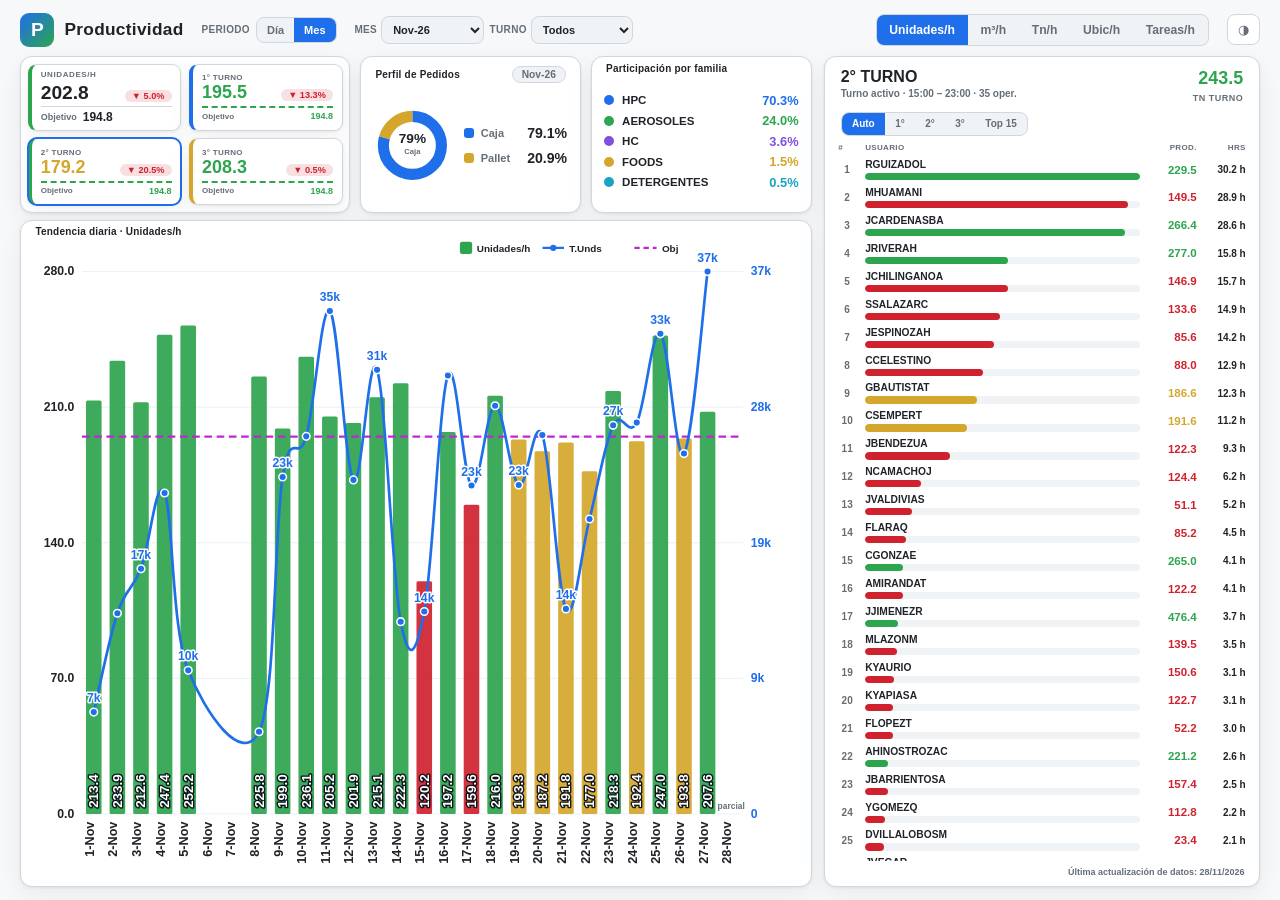
==== commit 3c5f6cec: "Refresca productividad W4W" ====
--- a/productividad/waretrack.html
+++ b/productividad/waretrack.html
@@ -301,7 +301,7 @@
 </div>
 
 <script>
-let DATA = window.__EMBED__ || {"meta":{"rango_fechas":["2026-11-01","2026-11-28"],"personas":57,"dias":26,"tareas_total":4590,"tareas_elegibles":4476,"tareas_excepcion":114,"horas_totales":2720.03,"umbral_pallet_cajas_por_ubic":60.0,"modelo_estandar":{"a":11.1119,"b":0.0562,"c":2.6053,"r2":0.327,"operarios_eval":57,"tareas_eval":4476,"formula":"t_estandar(min) = a + b*unidades + c*visitas","nota":"100% = promedio de la operacion. Limitacion: sobreestima tareas muy cortas (eficiencias extremas con muchas tareas chicas).","rango_efic_persona":[41.4,9682.7]},"cobertura":{"usuarios_sin_turno":[],"n_usuarios_sin_turno":0,"articulos_sin_factor":[],"n_articulos_sin_factor":0},"flujo":{"lineas_flujo":32982,"lineas_cj":31939,"lineas_pallet":1043,"pallets_completos":1364.0,"cajas_sueltas":569035.0,"cajas_eq_total":741747.0,"pct_pallet":23.3,"cruce_pct":97.7,"n_articulos_sin_factor":0}},"comparativo":{"metodo_jefes_global":{"cajas_hr":255.81,"horas":2720.027,"tareas":4476,"nota":"Forma actual de los jefes: cuenta toda caja por igual (los pallets completos inflan la tasa)."},"metodo_nuevo":{"detalle_pick":{"cajas_hr":174.06,"horas":2330.518,"tareas":3021,"pct_horas":85.7},"pallet_move":{"pallets_hr":5.66,"cajas_hr":744.91,"horas":389.509,"tareas":1455,"pct_horas":14.3},"nota":"Normaliza la unidad de medida (estandar 3PL/WMS): el picking de detalle se mide en cajas/h REAL (sin distorsion de pallets) y el movimiento de pallet en pallets/h (1 pallet = 1 ubicacion)."}},"mix":{"cajas_sueltas":550470.0,"cajas_equiv_pallet":145336.0,"total_equiv":695806.0,"pct_cajas":79.1,"pct_pallets":20.9,"pallets":1263.0},"por_familia":[{"familia":"HPC","cajas_sueltas":386807.0,"cajas":499783.0,"pct":70.3},{"familia":"AEROSOLES","cajas_sueltas":132020.0,"cajas":153279.0,"pct":24.0},{"familia":"HC","cajas_sueltas":20050.0,"cajas":23192.0,"pct":3.6},{"familia":"FOODS","cajas_sueltas":8471.0,"cajas":12484.0,"pct":1.5},{"familia":"DETERGENTES","cajas_sueltas":2930.0,"cajas":5509.0,"pct":0.5},{"familia":"(SIN FAMILIA)","cajas_sueltas":192.0,"cajas":1559.0,"pct":0.0}],"familias":[{"dia":"2026-11-01","turno":"2° TURNO","familia":"HC","cajas_sueltas":370.0,"cajas":442.0},{"dia":"2026-11-01","turno":"3° TURNO","familia":"AEROSOLES","cajas_sueltas":1463.0,"cajas":1463.0},{"dia":"2026-11-01","turno":"3° TURNO","familia":"DETERGENTES","cajas_sueltas":258.0,"cajas":258.0},{"dia":"2026-11-01","turno":"3° TURNO","familia":"FOODS","cajas_sueltas":65.0,"cajas":65.0},{"dia":"2026-11-01","turno":"3° TURNO","familia":"HC","cajas_sueltas":1081.0,"cajas":2617.0},{"dia":"2026-11-01","turno":"3° TURNO","familia":"HPC","cajas_sueltas":3741.0,"cajas":5748.0},{"dia":"2026-11-02","turno":"2° TURNO","familia":"HPC","cajas_sueltas":451.0,"cajas":451.0},{"dia":"2026-11-02","turno":"3° TURNO","familia":"AEROSOLES","cajas_sueltas":4440.0,"cajas":8800.0},{"dia":"2026-11-02","turno":"3° TURNO","familia":"DETERGENTES","cajas_sueltas":149.0,"cajas":479.0},{"dia":"2026-11-02","turno":"3° TURNO","familia":"HC","cajas_sueltas":406.0,"cajas":505.0},{"dia":"2026-11-02","turno":"3° TURNO","familia":"HPC","cajas_sueltas":8317.0,"cajas":11538.0},{"dia":"2026-11-03","turno":"2° TURNO","familia":"AEROSOLES","cajas_sueltas":2026.0,"cajas":2316.0},{"dia":"2026-11-03","turno":"2° TURNO","familia":"HPC","cajas_sueltas":2782.0,"cajas":2867.0},{"dia":"2026-11-03","turno":"3° TURNO","familia":"AEROSOLES","cajas_sueltas":1905.0,"cajas":2010.0},{"dia":"2026-11-03","turno":"3° TURNO","familia":"DETERGENTES","cajas_sueltas":162.0,"cajas":162.0},{"dia":"2026-11-03","turno":"3° TURNO","familia":"FOODS","cajas_sueltas":321.0,"cajas":321.0},{"dia":"2026-11-03","turno":"3° TURNO","familia":"HC","cajas_sueltas":338.0,"cajas":338.0},{"dia":"2026-11-03","turno":"3° TURNO","familia":"HPC","cajas_sueltas":9311.0,"cajas":11498.0},{"dia":"2026-11-04","turno":"2° TURNO","familia":"(SIN FAMILIA)","cajas_sueltas":0.0,"cajas":0.0},{"dia":"2026-11-04","turno":"2° TURNO","familia":"AEROSOLES","cajas_sueltas":911.0,"cajas":911.0},{"dia":"2026-11-04","turno":"2° TURNO","familia":"DETERGENTES","cajas_sueltas":110.0,"cajas":660.0},{"dia":"2026-11-04","turno":"2° TURNO","familia":"HC","cajas_sueltas":116.0,"cajas":116.0},{"dia":"2026-11-04","turno":"2° TURNO","familia":"HPC","cajas_sueltas":3517.0,"cajas":4383.0},{"dia":"2026-11-04","turno":"3° TURNO","familia":"AEROSOLES","cajas_sueltas":2855.0,"cajas":2855.0},{"dia":"2026-11-04","turno":"3° TURNO","familia":"DETERGENTES","cajas_sueltas":115.0,"cajas":115.0},{"dia":"2026-11-04","turno":"3° TURNO","familia":"FOODS","cajas_sueltas":146.0,"cajas":200.0},{"dia":"2026-11-04","turno":"3° TURNO","familia":"HC","cajas_sueltas":413.0,"cajas":413.0},{"dia":"2026-11-04","turno":"3° TURNO","familia":"HPC","cajas_sueltas":13857.0,"cajas":15712.0},{"dia":"2026-11-05","turno":"1° TURNO","familia":"AEROSOLES","cajas_sueltas":425.0,"cajas":425.0},{"dia":"2026-11-05","turno":"1° TURNO","familia":"FOODS","cajas_sueltas":5.0,"cajas":5.0},{"dia":"2026-11-05","turno":"1° TURNO","familia":"HC","cajas_sueltas":3.0,"cajas":3.0},{"dia":"2026-11-05","turno":"1° TURNO","familia":"HPC","cajas_sueltas":2538.0,"cajas":3572.0},{"dia":"2026-11-05","turno":"2° TURNO","familia":"AEROSOLES","cajas_sueltas":2983.0,"cajas":2983.0},{"dia":"2026-11-05","turno":"2° TURNO","familia":"HC","cajas_sueltas":73.0,"cajas":73.0},{"dia":"2026-11-05","turno":"2° TURNO","familia":"HPC","cajas_sueltas":3842.0,"cajas":3927.0},{"dia":"2026-11-08","turno":"3° TURNO","familia":"AEROSOLES","cajas_sueltas":590.0,"cajas":1200.0},{"dia":"2026-11-08","turno":"3° TURNO","familia":"HPC","cajas_sueltas":5007.0,"cajas":12172.0},{"dia":"2026-11-09","turno":"2° TURNO","familia":"AEROSOLES","cajas_sueltas":527.0,"cajas":527.0},{"dia":"2026-11-09","turno":"2° TURNO","familia":"HPC","cajas_sueltas":2058.0,"cajas":2276.0},{"dia":"2026-11-09","turno":"3° TURNO","familia":"AEROSOLES","cajas_sueltas":5489.0,"cajas":8735.0},{"dia":"2026-11-09","turno":"3° TURNO","familia":"DETERGENTES","cajas_sueltas":117.0,"cajas":282.0},{"dia":"2026-11-09","turno":"3° TURNO","familia":"FOODS","cajas_sueltas":208.0,"cajas":394.0},{"dia":"2026-11-09","turno":"3° TURNO","familia":"HC","cajas_sueltas":1091.0,"cajas":1091.0},{"dia":"2026-11-09","turno":"3° TURNO","familia":"HPC","cajas_sueltas":13647.0,"cajas":15963.0},{"dia":"2026-11-10","turno":"1° TURNO","familia":"(SIN FAMILIA)","cajas_sueltas":0.0,"cajas":80.0},{"dia":"2026-11-10","turno":"1° TURNO","familia":"AEROSOLES","cajas_sueltas":778.0,"cajas":778.0},{"dia":"2026-11-10","turno":"1° TURNO","familia":"DETERGENTES","cajas_sueltas":66.0,"cajas":66.0},{"dia":"2026-11-10","turno":"1° TURNO","familia":"FOODS","cajas_sueltas":5.0,"cajas":5.0},{"dia":"2026-11-10","turno":"1° TURNO","familia":"HC","cajas_sueltas":157.0,"cajas":157.0},{"dia":"2026-11-10","turno":"1° TURNO","familia":"HPC","cajas_sueltas":3279.0,"cajas":3848.0},{"dia":"2026-11-10","turno":"2° TURNO","familia":"(SIN FAMILIA)","cajas_sueltas":2.0,"cajas":2.0},{"dia":"2026-11-10","turno":"2° TURNO","familia":"AEROSOLES","cajas_sueltas":0.0,"cajas":290.0},{"dia":"2026-11-10","turno":"2° TURNO","familia":"HPC","cajas_sueltas":1068.0,"cajas":1833.0},{"dia":"2026-11-10","turno":"3° TURNO","familia":"AEROSOLES","cajas_sueltas":4835.0,"cajas":6055.0},{"dia":"2026-11-10","turno":"3° TURNO","familia":"DETERGENTES","cajas_sueltas":92.0,"cajas":367.0},{"dia":"2026-11-10","turno":"3° TURNO","familia":"FOODS","cajas_sueltas":133.0,"cajas":133.0},{"dia":"2026-11-10","turno":"3° TURNO","familia":"HC","cajas_sueltas":418.0,"cajas":451.0},{"dia":"2026-11-10","turno":"3° TURNO","familia":"HPC","cajas_sueltas":15072.0,"cajas":21807.0},{"dia":"2026-11-11","turno":"1° TURNO","familia":"AEROSOLES","cajas_sueltas":1310.0,"cajas":1310.0},{"dia":"2026-11-11","turno":"1° TURNO","familia":"DETERGENTES","cajas_sueltas":41.0,"cajas":41.0},{"dia":"2026-11-11","turno":"1° TURNO","familia":"FOODS","cajas_sueltas":159.0,"cajas":159.0},{"dia":"2026-11-11","turno":"1° TURNO","familia":"HC","cajas_sueltas":239.0,"cajas":239.0},{"dia":"2026-11-11","turno":"1° TURNO","familia":"HPC","cajas_sueltas":7328.0,"cajas":8015.0},{"dia":"2026-11-11","turno":"2° TURNO","familia":"AEROSOLES","cajas_sueltas":293.0,"cajas":293.0},{"dia":"2026-11-11","turno":"2° TURNO","familia":"FOODS","cajas_sueltas":56.0,"cajas":200.0},{"dia":"2026-11-11","turno":"2° TURNO","familia":"HPC","cajas_sueltas":1160.0,"cajas":2459.0},{"dia":"2026-11-11","turno":"3° TURNO","familia":"AEROSOLES","cajas_sueltas":6543.0,"cajas":9913.0},{"dia":"2026-11-11","turno":"3° TURNO","familia":"DETERGENTES","cajas_sueltas":75.0,"cajas":75.0},{"dia":"2026-11-11","turno":"3° TURNO","familia":"FOODS","cajas_sueltas":128.0,"cajas":128.0},{"dia":"2026-11-11","turno":"3° TURNO","familia":"HC","cajas_sueltas":812.0,"cajas":1064.0},{"dia":"2026-11-11","turno":"3° TURNO","familia":"HPC","cajas_sueltas":16387.0,"cajas":19773.0},{"dia":"2026-11-12","turno":"1° TURNO","familia":"AEROSOLES","cajas_sueltas":844.0,"cajas":844.0},{"dia":"2026-11-12","turno":"1° TURNO","familia":"DETERGENTES","cajas_sueltas":18.0,"cajas":18.0},{"dia":"2026-11-12","turno":"1° TURNO","familia":"FOODS","cajas_sueltas":55.0,"cajas":55.0},{"dia":"2026-11-12","turno":"1° TURNO","familia":"HC","cajas_sueltas":31.0,"cajas":31.0},{"dia":"2026-11-12","turno":"1° TURNO","familia":"HPC","cajas_sueltas":2894.0,"cajas":2990.0},{"dia":"2026-11-12","turno":"2° TURNO","familia":"AEROSOLES","cajas_sueltas":911.0,"cajas":911.0},{"dia":"2026-11-12","turno":"2° TURNO","familia":"HPC","cajas_sueltas":1350.0,"cajas":1520.0},{"dia":"2026-11-12","turno":"3° TURNO","familia":"AEROSOLES","cajas_sueltas":2826.0,"cajas":2826.0},{"dia":"2026-11-12","turno":"3° TURNO","familia":"DETERGENTES","cajas_sueltas":136.0,"cajas":356.0},{"dia":"2026-11-12","turno":"3° TURNO","familia":"FOODS","cajas_sueltas":283.0,"cajas":445.0},{"dia":"2026-11-12","turno":"3° TURNO","familia":"HC","cajas_sueltas":378.0,"cajas":378.0},{"dia":"2026-11-12","turno":"3° TURNO","familia":"HPC","cajas_sueltas":13188.0,"cajas":21523.0},{"dia":"2026-11-13","turno":"1° TURNO","familia":"AEROSOLES","cajas_sueltas":1176.0,"cajas":1176.0},{"dia":"2026-11-13","turno":"1° TURNO","familia":"DETERGENTES","cajas_sueltas":15.0,"cajas":15.0},{"dia":"2026-11-13","turno":"1° TURNO","familia":"FOODS","cajas_sueltas":106.0,"cajas":106.0},{"dia":"2026-11-13","turno":"1° TURNO","familia":"HC","cajas_sueltas":225.0,"cajas":225.0},{"dia":"2026-11-13","turno":"1° TURNO","familia":"HPC","cajas_sueltas":5456.0,"cajas":6922.0},{"dia":"2026-11-13","turno":"2° TURNO","familia":"AEROSOLES","cajas_sueltas":418.0,"cajas":708.0},{"dia":"2026-11-13","turno":"2° TURNO","familia":"HPC","cajas_sueltas":1207.0,"cajas":1340.0},{"dia":"2026-11-13","turno":"3° TURNO","familia":"AEROSOLES","cajas_sueltas":6651.0,"cajas":8391.0},{"dia":"2026-11-13","turno":"3° TURNO","familia":"DETERGENTES","cajas_sueltas":50.0,"cajas":50.0},{"dia":"2026-11-13","turno":"3° TURNO","familia":"FOODS","cajas_sueltas":201.0,"cajas":255.0},{"dia":"2026-11-13","turno":"3° TURNO","familia":"HC","cajas_sueltas":740.0,"cajas":885.0},{"dia":"2026-11-13","turno":"3° TURNO","familia":"HPC","cajas_sueltas":14245.0,"cajas":17766.0},{"dia":"2026-11-14","turno":"1° TURNO","familia":"AEROSOLES","cajas_sueltas":2403.0,"cajas":2403.0},{"dia":"2026-11-14","turno":"1° TURNO","familia":"DETERGENTES","cajas_sueltas":22.0,"cajas":22.0},{"dia":"2026-11-14","turno":"1° TURNO","familia":"FOODS","cajas_sueltas":235.0,"cajas":559.0},{"dia":"2026-11-14","turno":"1° TURNO","familia":"HC","cajas_sueltas":196.0,"cajas":196.0},{"dia":"2026-11-14","turno":"1° TURNO","familia":"HPC","cajas_sueltas":9702.0,"cajas":10329.0},{"dia":"2026-11-14","turno":"2° TURNO","familia":"DETERGENTES","cajas_sueltas":5.0,"cajas":5.0},{"dia":"2026-11-14","turno":"2° TURNO","familia":"FOODS","cajas_sueltas":21.0,"cajas":21.0},{"dia":"2026-11-14","turno":"2° TURNO","familia":"HC","cajas_sueltas":2.0,"cajas":2.0},{"dia":"2026-11-14","turno":"2° TURNO","familia":"HPC","cajas_sueltas":628.0,"cajas":724.0},{"dia":"2026-11-15","turno":"2° TURNO","familia":"HPC","cajas_sueltas":958.0,"cajas":1043.0},{"dia":"2026-11-15","turno":"3° TURNO","familia":"AEROSOLES","cajas_sueltas":3655.0,"cajas":3655.0},{"dia":"2026-11-15","turno":"3° TURNO","familia":"DETERGENTES","cajas_sueltas":67.0,"cajas":122.0},{"dia":"2026-11-15","turno":"3° TURNO","familia":"FOODS","cajas_sueltas":815.0,"cajas":1630.0},{"dia":"2026-11-15","turno":"3° TURNO","familia":"HC","cajas_sueltas":577.0,"cajas":677.0},{"dia":"2026-11-15","turno":"3° TURNO","familia":"HPC","cajas_sueltas":7825.0,"cajas":10352.0},{"dia":"2026-11-16","turno":"1° TURNO","familia":"AEROSOLES","cajas_sueltas":3406.0,"cajas":5936.0},{"dia":"2026-11-16","turno":"1° TURNO","familia":"DETERGENTES","cajas_sueltas":13.0,"cajas":13.0},{"dia":"2026-11-16","turno":"1° TURNO","familia":"FOODS","cajas_sueltas":37.0,"cajas":37.0},{"dia":"2026-11-16","turno":"1° TURNO","familia":"HC","cajas_sueltas":262.0,"cajas":328.0},{"dia":"2026-11-16","turno":"1° TURNO","familia":"HPC","cajas_sueltas":6156.0,"cajas":6922.0},{"dia":"2026-11-16","turno":"2° TURNO","familia":"AEROSOLES","cajas_sueltas":586.0,"cajas":586.0},{"dia":"2026-11-16","turno":"2° TURNO","familia":"DETERGENTES","cajas_sueltas":6.0,"cajas":6.0},{"dia":"2026-11-16","turno":"2° TURNO","familia":"FOODS","cajas_sueltas":51.0,"cajas":123.0},{"dia":"2026-11-16","turno":"2° TURNO","familia":"HC","cajas_sueltas":32.0,"cajas":32.0},{"dia":"2026-11-16","turno":"2° TURNO","familia":"HPC","cajas_sueltas":1568.0,"cajas":3824.0},{"dia":"2026-11-16","turno":"3° TURNO","familia":"AEROSOLES","cajas_sueltas":2977.0,"cajas":2977.0},{"dia":"2026-11-16","turno":"3° TURNO","familia":"DETERGENTES","cajas_sueltas":57.0,"cajas":57.0},{"dia":"2026-11-16","turno":"3° TURNO","familia":"FOODS","cajas_sueltas":166.0,"cajas":166.0},{"dia":"2026-11-16","turno":"3° TURNO","familia":"HC","cajas_sueltas":2665.0,"cajas":812.0},{"dia":"2026-11-16","turno":"3° TURNO","familia":"HPC","cajas_sueltas":12070.0,"cajas":18100.0},{"dia":"2026-11-17","turno":"1° TURNO","familia":"(SIN FAMILIA)","cajas_sueltas":2.0,"cajas":440.0},{"dia":"2026-11-17","turno":"1° TURNO","familia":"AEROSOLES","cajas_sueltas":1005.0,"cajas":1585.0},{"dia":"2026-11-17","turno":"1° TURNO","familia":"DETERGENTES","cajas_sueltas":33.0,"cajas":33.0},{"dia":"2026-11-17","turno":"1° TURNO","familia":"FOODS","cajas_sueltas":194.0,"cajas":194.0},{"dia":"2026-11-17","turno":"1° TURNO","familia":"HC","cajas_sueltas":380.0,"cajas":124.0},{"dia":"2026-11-17","turno":"1° TURNO","familia":"HPC","cajas_sueltas":4030.0,"cajas":5408.0},{"dia":"2026-11-17","turno":"2° TURNO","familia":"(SIN FAMILIA)","cajas_sueltas":0.0,"cajas":0.0},{"dia":"2026-11-17","turno":"2° TURNO","familia":"AEROSOLES","cajas_sueltas":440.0,"cajas":440.0},{"dia":"2026-11-17","turno":"2° TURNO","familia":"FOODS","cajas_sueltas":95.0,"cajas":257.0},{"dia":"2026-11-17","turno":"2° TURNO","familia":"HC","cajas_sueltas":16.0,"cajas":16.0},{"dia":"2026-11-17","turno":"2° TURNO","familia":"HPC","cajas_sueltas":3022.0,"cajas":3022.0},{"dia":"2026-11-17","turno":"3° TURNO","familia":"AEROSOLES","cajas_sueltas":2518.0,"cajas":2808.0},{"dia":"2026-11-17","turno":"3° TURNO","familia":"DETERGENTES","cajas_sueltas":149.0,"cajas":204.0},{"dia":"2026-11-17","turno":"3° TURNO","familia":"FOODS","cajas_sueltas":258.0,"cajas":633.0},{"dia":"2026-11-17","turno":"3° TURNO","familia":"HC","cajas_sueltas":620.0,"cajas":689.0},{"dia":"2026-11-17","turno":"3° TURNO","familia":"HPC","cajas_sueltas":9771.0,"cajas":15324.0},{"dia":"2026-11-18","turno":"1° TURNO","familia":"AEROSOLES","cajas_sueltas":1491.0,"cajas":1491.0},{"dia":"2026-11-18","turno":"1° TURNO","familia":"FOODS","cajas_sueltas":30.0,"cajas":30.0},{"dia":"2026-11-18","turno":"1° TURNO","familia":"HC","cajas_sueltas":11.0,"cajas":11.0},{"dia":"2026-11-18","turno":"1° TURNO","familia":"HPC","cajas_sueltas":3838.0,"cajas":4637.0},{"dia":"2026-11-18","turno":"2° TURNO","familia":"AEROSOLES","cajas_sueltas":357.0,"cajas":357.0},{"dia":"2026-11-18","turno":"2° TURNO","familia":"FOODS","cajas_sueltas":47.0,"cajas":47.0},{"dia":"2026-11-18","turno":"2° TURNO","familia":"HC","cajas_sueltas":68.0,"cajas":68.0},{"dia":"2026-11-18","turno":"2° TURNO","familia":"HPC","cajas_sueltas":3015.0,"cajas":3015.0},{"dia":"2026-11-18","turno":"3° TURNO","familia":"AEROSOLES","cajas_sueltas":3510.0,"cajas":3510.0},{"dia":"2026-11-18","turno":"3° TURNO","familia":"DETERGENTES","cajas_sueltas":4.0,"cajas":4.0},{"dia":"2026-11-18","turno":"3° TURNO","familia":"FOODS","cajas_sueltas":321.0,"cajas":627.0},{"dia":"2026-11-18","turno":"3° TURNO","familia":"HC","cajas_sueltas":489.0,"cajas":1197.0},{"dia":"2026-11-18","turno":"3° TURNO","familia":"HPC","cajas_sueltas":14823.0,"cajas":19457.0},{"dia":"2026-11-19","turno":"1° TURNO","familia":"(SIN FAMILIA)","cajas_sueltas":3.0,"cajas":3.0},{"dia":"2026-11-19","turno":"1° TURNO","familia":"AEROSOLES","cajas_sueltas":109.0,"cajas":109.0},{"dia":"2026-11-19","turno":"1° TURNO","familia":"FOODS","cajas_sueltas":50.0,"cajas":80.0},{"dia":"2026-11-19","turno":"1° TURNO","familia":"HC","cajas_sueltas":23.0,"cajas":23.0},{"dia":"2026-11-19","turno":"1° TURNO","familia":"HPC","cajas_sueltas":2011.0,"cajas":2611.0},{"dia":"2026-11-19","turno":"2° TURNO","familia":"AEROSOLES","cajas_sueltas":914.0,"cajas":914.0},{"dia":"2026-11-19","turno":"2° TURNO","familia":"DETERGENTES","cajas_sueltas":5.0,"cajas":5.0},{"dia":"2026-11-19","turno":"2° TURNO","familia":"FOODS","cajas_sueltas":59.0,"cajas":59.0},{"dia":"2026-11-19","turno":"2° TURNO","familia":"HC","cajas_sueltas":40.0,"cajas":40.0},{"dia":"2026-11-19","turno":"2° TURNO","familia":"HPC","cajas_sueltas":3864.0,"cajas":4273.0},{"dia":"2026-11-19","turno":"3° TURNO","familia":"AEROSOLES","cajas_sueltas":4312.0,"cajas":6278.0},{"dia":"2026-11-19","turno":"3° TURNO","familia":"DETERGENTES","cajas_sueltas":140.0,"cajas":140.0},{"dia":"2026-11-19","turno":"3° TURNO","familia":"FOODS","cajas_sueltas":55.0,"cajas":55.0},{"dia":"2026-11-19","turno":"3° TURNO","familia":"HC","cajas_sueltas":905.0,"cajas":1340.0},{"dia":"2026-11-19","turno":"3° TURNO","familia":"HPC","cajas_sueltas":10085.0,"cajas":13545.0},{"dia":"2026-11-20","turno":"1° TURNO","familia":"(SIN FAMILIA)","cajas_sueltas":185.0,"cajas":1034.0},{"dia":"2026-11-20","turno":"1° TURNO","familia":"AEROSOLES","cajas_sueltas":164.0,"cajas":164.0},{"dia":"2026-11-20","turno":"1° TURNO","familia":"FOODS","cajas_sueltas":35.0,"cajas":35.0},{"dia":"2026-11-20","turno":"1° TURNO","familia":"HC","cajas_sueltas":43.0,"cajas":43.0},{"dia":"2026-11-20","turno":"1° TURNO","familia":"HPC","cajas_sueltas":2710.0,"cajas":2988.0},{"dia":"2026-11-20","turno":"2° TURNO","familia":"AEROSOLES","cajas_sueltas":2051.0,"cajas":2051.0},{"dia":"2026-11-20","turno":"2° TURNO","familia":"FOODS","cajas_sueltas":84.0,"cajas":84.0},{"dia":"2026-11-20","turno":"2° TURNO","familia":"HC","cajas_sueltas":69.0,"cajas":69.0},{"dia":"2026-11-20","turno":"2° TURNO","familia":"HPC","cajas_sueltas":5304.0,"cajas":6871.0},{"dia":"2026-11-20","turno":"3° TURNO","familia":"AEROSOLES","cajas_sueltas":3681.0,"cajas":3681.0},{"dia":"2026-11-20","turno":"3° TURNO","familia":"DETERGENTES","cajas_sueltas":5.0,"cajas":5.0},{"dia":"2026-11-20","turno":"3° TURNO","familia":"FOODS","cajas_sueltas":149.0,"cajas":233.0},{"dia":"2026-11-20","turno":"3° TURNO","familia":"HC","cajas_sueltas":347.0,"cajas":492.0},{"dia":"2026-11-20","turno":"3° TURNO","familia":"HPC","cajas_sueltas":11184.0,"cajas":13678.0},{"dia":"2026-11-21","turno":"1° TURNO","familia":"AEROSOLES","cajas_sueltas":3595.0,"cajas":3595.0},{"dia":"2026-11-21","turno":"1° TURNO","familia":"DETERGENTES","cajas_sueltas":95.0,"cajas":95.0},{"dia":"2026-11-21","turno":"1° TURNO","familia":"FOODS","cajas_sueltas":212.0,"cajas":266.0},{"dia":"2026-11-21","turno":"1° TURNO","familia":"HC","cajas_sueltas":713.0,"cajas":779.0},{"dia":"2026-11-21","turno":"1° TURNO","familia":"HPC","cajas_sueltas":9486.0,"cajas":9571.0},{"dia":"2026-11-22","turno":"2° TURNO","familia":"HPC","cajas_sueltas":356.0,"cajas":356.0},{"dia":"2026-11-22","turno":"3° TURNO","familia":"AEROSOLES","cajas_sueltas":5170.0,"cajas":5170.0},{"dia":"2026-11-22","turno":"3° TURNO","familia":"DETERGENTES","cajas_sueltas":87.0,"cajas":142.0},{"dia":"2026-11-22","turno":"3° TURNO","familia":"FOODS","cajas_sueltas":877.0,"cajas":877.0},{"dia":"2026-11-22","turno":"3° TURNO","familia":"HC","cajas_sueltas":890.0,"cajas":1880.0},{"dia":"2026-11-22","turno":"3° TURNO","familia":"HPC","cajas_sueltas":12865.0,"cajas":16614.0},{"dia":"2026-11-23","turno":"1° TURNO","familia":"AEROSOLES","cajas_sueltas":322.0,"cajas":322.0},{"dia":"2026-11-23","turno":"1° TURNO","familia":"FOODS","cajas_sueltas":27.0,"cajas":27.0},{"dia":"2026-11-23","turno":"1° TURNO","familia":"HPC","cajas_sueltas":998.0,"cajas":998.0},{"dia":"2026-11-23","turno":"2° TURNO","familia":"AEROSOLES","cajas_sueltas":1465.0,"cajas":1465.0},{"dia":"2026-11-23","turno":"2° TURNO","familia":"HPC","cajas_sueltas":3168.0,"cajas":3511.0},{"dia":"2026-11-23","turno":"3° TURNO","familia":"AEROSOLES","cajas_sueltas":4987.0,"cajas":6267.0},{"dia":"2026-11-23","turno":"3° TURNO","familia":"DETERGENTES","cajas_sueltas":146.0,"cajas":366.0},{"dia":"2026-11-23","turno":"3° TURNO","familia":"FOODS","cajas_sueltas":387.0,"cajas":603.0},{"dia":"2026-11-23","turno":"3° TURNO","familia":"HC","cajas_sueltas":831.0,"cajas":1159.0},{"dia":"2026-11-23","turno":"3° TURNO","familia":"HPC","cajas_sueltas":14341.0,"cajas":19528.0},{"dia":"2026-11-24","turno":"1° TURNO","familia":"AEROSOLES","cajas_sueltas":1697.0,"cajas":1697.0},{"dia":"2026-11-24","turno":"1° TURNO","familia":"DETERGENTES","cajas_sueltas":98.0,"cajas":153.0},{"dia":"2026-11-24","turno":"1° TURNO","familia":"FOODS","cajas_sueltas":137.0,"cajas":137.0},{"dia":"2026-11-24","turno":"1° TURNO","familia":"HC","cajas_sueltas":432.0,"cajas":531.0},{"dia":"2026-11-24","turno":"1° TURNO","familia":"HPC","cajas_sueltas":4623.0,"cajas":4804.0},{"dia":"2026-11-24","turno":"2° TURNO","familia":"AEROSOLES","cajas_sueltas":11.0,"cajas":11.0},{"dia":"2026-11-24","turno":"2° TURNO","familia":"HPC","cajas_sueltas":601.0,"cajas":601.0},{"dia":"2026-11-24","turno":"3° TURNO","familia":"AEROSOLES","cajas_sueltas":3878.0,"cajas":4838.0},{"dia":"2026-11-24","turno":"3° TURNO","familia":"DETERGENTES","cajas_sueltas":203.0,"cajas":313.0},{"dia":"2026-11-24","turno":"3° TURNO","familia":"FOODS","cajas_sueltas":394.0,"cajas":664.0},{"dia":"2026-11-24","turno":"3° TURNO","familia":"HC","cajas_sueltas":661.0,"cajas":661.0},{"dia":"2026-11-24","turno":"3° TURNO","familia":"HPC","cajas_sueltas":14136.0,"cajas":20155.0},{"dia":"2026-11-25","turno":"1° TURNO","familia":"AEROSOLES","cajas_sueltas":8784.0,"cajas":6130.0},{"dia":"2026-11-25","turno":"1° TURNO","familia":"DETERGENTES","cajas_sueltas":4.0,"cajas":4.0},{"dia":"2026-11-25","turno":"1° TURNO","familia":"FOODS","cajas_sueltas":30.0,"cajas":30.0},{"dia":"2026-11-25","turno":"1° TURNO","familia":"HC","cajas_sueltas":46.0,"cajas":46.0},{"dia":"2026-11-25","turno":"1° TURNO","familia":"HPC","cajas_sueltas":1807.0,"cajas":2613.0},{"dia":"2026-11-25","turno":"2° TURNO","familia":"AEROSOLES","cajas_sueltas":595.0,"cajas":595.0},{"dia":"2026-11-25","turno":"2° TURNO","familia":"FOODS","cajas_sueltas":45.0,"cajas":45.0},{"dia":"2026-11-25","turno":"2° TURNO","familia":"HC","cajas_sueltas":4.0,"cajas":4.0},{"dia":"2026-11-25","turno":"2° TURNO","familia":"HPC","cajas_sueltas":3067.0,"cajas":3067.0},{"dia":"2026-11-25","turno":"3° TURNO","familia":"AEROSOLES","cajas_sueltas":3517.0,"cajas":3913.0},{"dia":"2026-11-25","turno":"3° TURNO","familia":"DETERGENTES","cajas_sueltas":11.0,"cajas":11.0},{"dia":"2026-11-25","turno":"3° TURNO","familia":"FOODS","cajas_sueltas":180.0,"cajas":294.0},{"dia":"2026-11-25","turno":"3° TURNO","familia":"HC","cajas_sueltas":659.0,"cajas":731.0},{"dia":"2026-11-25","turno":"3° TURNO","familia":"HPC","cajas_sueltas":14230.0,"cajas":17453.0},{"dia":"2026-11-26","turno":"1° TURNO","familia":"AEROSOLES","cajas_sueltas":1339.0,"cajas":1339.0},{"dia":"2026-11-26","turno":"1° TURNO","familia":"DETERGENTES","cajas_sueltas":5.0,"cajas":5.0},{"dia":"2026-11-26","turno":"1° TURNO","familia":"FOODS","cajas_sueltas":40.0,"cajas":40.0},{"dia":"2026-11-26","turno":"1° TURNO","familia":"HC","cajas_sueltas":91.0,"cajas":91.0},{"dia":"2026-11-26","turno":"1° TURNO","familia":"HPC","cajas_sueltas":2578.0,"cajas":2764.0},{"dia":"2026-11-26","turno":"2° TURNO","familia":"AEROSOLES","cajas_sueltas":315.0,"cajas":315.0},{"dia":"2026-11-26","turno":"2° TURNO","familia":"DETERGENTES","cajas_sueltas":4.0,"cajas":4.0},{"dia":"2026-11-26","turno":"2° TURNO","familia":"FOODS","cajas_sueltas":12.0,"cajas":12.0},{"dia":"2026-11-26","turno":"2° TURNO","familia":"HC","cajas_sueltas":11.0,"cajas":11.0},{"dia":"2026-11-26","turno":"2° TURNO","familia":"HPC","cajas_sueltas":2092.0,"cajas":9161.0},{"dia":"2026-11-26","turno":"3° TURNO","familia":"AEROSOLES","cajas_sueltas":5633.0,"cajas":5633.0},{"dia":"2026-11-26","turno":"3° TURNO","familia":"DETERGENTES","cajas_sueltas":69.0,"cajas":124.0},{"dia":"2026-11-26","turno":"3° TURNO","familia":"FOODS","cajas_sueltas":358.0,"cajas":679.0},{"dia":"2026-11-26","turno":"3° TURNO","familia":"HC","cajas_sueltas":738.0,"cajas":738.0},{"dia":"2026-11-26","turno":"3° TURNO","familia":"HPC","cajas_sueltas":11423.0,"cajas":13164.0},{"dia":"2026-11-27","turno":"1° TURNO","familia":"AEROSOLES","cajas_sueltas":2580.0,"cajas":2580.0},{"dia":"2026-11-27","turno":"1° TURNO","familia":"DETERGENTES","cajas_sueltas":70.0,"cajas":70.0},{"dia":"2026-11-27","turno":"1° TURNO","familia":"FOODS","cajas_sueltas":470.0,"cajas":740.0},{"dia":"2026-11-27","turno":"1° TURNO","familia":"HC","cajas_sueltas":320.0,"cajas":320.0},{"dia":"2026-11-27","turno":"1° TURNO","familia":"HPC","cajas_sueltas":11590.0,"cajas":11033.0},{"dia":"2026-11-27","turno":"2° TURNO","familia":"AEROSOLES","cajas_sueltas":1377.0,"cajas":1377.0},{"dia":"2026-11-27","turno":"2° TURNO","familia":"HPC","cajas_sueltas":2606.0,"cajas":2909.0},{"dia":"2026-11-27","turno":"3° TURNO","familia":"AEROSOLES","cajas_sueltas":2977.0,"cajas":3367.0},{"dia":"2026-11-27","turno":"3° TURNO","familia":"DETERGENTES","cajas_sueltas":228.0,"cajas":662.0},{"dia":"2026-11-27","turno":"3° TURNO","familia":"FOODS","cajas_sueltas":699.0,"cajas":699.0},{"dia":"2026-11-27","turno":"3° TURNO","familia":"HC","cajas_sueltas":1018.0,"cajas":1054.0},{"dia":"2026-11-27","turno":"3° TURNO","familia":"HPC","cajas_sueltas":12549.0,"cajas":15430.0},{"dia":"2026-11-28","turno":"1° TURNO","familia":"FOODS","cajas_sueltas":30.0,"cajas":30.0},{"dia":"2026-11-28","turno":"1° TURNO","familia":"HPC","cajas_sueltas":25.0,"cajas":25.0}],"celdas":[{"usuario":"MCARILLO","dia":"2026-11-15","cargo":"OPERARIO ALMACEN UNILEVER","turno":"3° TURNO","horas":15.988,"tareas":4,"cajas":1076.0,"cajas_sueltas":1076.0,"pallets":0.0,"unidades_productivas":1076.0,"volumen_m3":7.089,"peso_tn":3.046,"ubicaciones":39.0,"detalle":39.0,"t_std_min":206.53,"t_real_min":959.28,"efic":21.5},{"usuario":"SSALAZARC","dia":"2026-11-23","cargo":"(SIN CARGO)","turno":"2° TURNO","horas":14.883,"tareas":15,"cajas":2072.0,"cajas_sueltas":1987.0,"pallets":1.0,"unidades_productivas":1988.0,"volumen_m3":17.824,"peso_tn":8.064,"ubicaciones":74.0,"detalle":75.0,"t_std_min":475.92,"t_real_min":892.95,"efic":53.3},{"usuario":"JESPINOZAH","dia":"2026-11-09","cargo":"OPERARIO ALMACEN UNILEVER","turno":"2° TURNO","horas":14.184,"tareas":13,"cajas":1507.0,"cajas_sueltas":1211.0,"pallets":3.0,"unidades_productivas":1214.0,"volumen_m3":15.31,"peso_tn":7.531,"ubicaciones":71.0,"detalle":73.0,"t_std_min":414.12,"t_real_min":851.07,"efic":48.7},{"usuario":"MHUAMANI","dia":"2026-11-11","cargo":"OPERARIO ALMACEN UNILEVER","turno":"2° TURNO","horas":13.264,"tareas":7,"cajas":1264.0,"cajas_sueltas":1264.0,"pallets":0.0,"unidades_productivas":1264.0,"volumen_m3":8.02,"peso_tn":3.522,"ubicaciones":92.0,"detalle":95.0,"t_std_min":388.51,"t_real_min":795.83,"efic":48.8},{"usuario":"CCELESTINO","dia":"2026-11-09","cargo":"(SIN CARGO)","turno":"2° TURNO","horas":12.927,"tareas":9,"cajas":1211.0,"cajas_sueltas":1136.0,"pallets":1.0,"unidades_productivas":1137.0,"volumen_m3":11.761,"peso_tn":5.488,"ubicaciones":40.0,"detalle":43.0,"t_std_min":272.28,"t_real_min":775.62,"efic":35.1},{"usuario":"MICHPASA","dia":"2026-11-19","cargo":"OPERARIO ALMACEN UNILEVER","turno":"3° TURNO","horas":12.642,"tareas":14,"cajas":1743.0,"cajas_sueltas":1329.0,"pallets":6.0,"unidades_productivas":1335.0,"volumen_m3":19.511,"peso_tn":6.736,"ubicaciones":67.0,"detalle":78.0,"t_std_min":428.08,"t_real_min":758.5,"efic":56.4},{"usuario":"JSULCAS","dia":"2026-11-13","cargo":"OPERARIO ALMACEN UNILEVER","turno":"1° TURNO","horas":12.148,"tareas":7,"cajas":1217.0,"cajas_sueltas":1217.0,"pallets":0.0,"unidades_productivas":1217.0,"volumen_m3":10.193,"peso_tn":4.723,"ubicaciones":84.0,"detalle":86.0,"t_std_min":365.02,"t_real_min":728.9,"efic":50.1},{"usuario":"MICHPASA","dia":"2026-11-13","cargo":"OPERARIO ALMACEN UNILEVER","turno":"3° TURNO","horas":11.912,"tareas":20,"cajas":2013.0,"cajas_sueltas":2013.0,"pallets":0.0,"unidades_productivas":2013.0,"volumen_m3":20.25,"peso_tn":9.015,"ubicaciones":97.0,"detalle":102.0,"t_std_min":588.08,"t_real_min":714.72,"efic":82.3},{"usuario":"JCARDENASBA","dia":"2026-11-14","cargo":"(SIN CARGO)","turno":"1° TURNO","horas":11.695,"tareas":9,"cajas":1710.0,"cajas_sueltas":1710.0,"pallets":0.0,"unidades_productivas":1710.0,"volumen_m3":11.408,"peso_tn":4.633,"ubicaciones":123.0,"detalle":124.0,"t_std_min":516.56,"t_real_min":701.72,"efic":73.6},{"usuario":"JSULCAS","dia":"2026-11-12","cargo":"OPERARIO ALMACEN UNILEVER","turno":"1° TURNO","horas":11.503,"tareas":6,"cajas":1140.0,"cajas_sueltas":1044.0,"pallets":1.0,"unidades_productivas":1045.0,"volumen_m3":9.981,"peso_tn":4.243,"ubicaciones":106.0,"detalle":108.0,"t_std_min":406.9,"t_real_min":690.17,"efic":59.0},{"usuario":"IDELGADOJ","dia":"2026-11-15","cargo":"OPERARIO ALMACEN UNILEVER","turno":"3° TURNO","horas":11.476,"tareas":20,"cajas":2644.0,"cajas_sueltas":2054.0,"pallets":8.0,"unidades_productivas":2062.0,"volumen_m3":25.51,"peso_tn":10.733,"ubicaciones":104.0,"detalle":124.0,"t_std_min":641.78,"t_real_min":688.57,"efic":93.2},{"usuario":"JCHILINGANOA","dia":"2026-11-11","cargo":"OPERARIO ALMACEN UNILEVER","turno":"1° TURNO","horas":11.381,"tareas":8,"cajas":1294.0,"cajas_sueltas":1017.0,"pallets":2.0,"unidades_productivas":1019.0,"volumen_m3":10.015,"peso_tn":4.558,"ubicaciones":57.0,"detalle":59.0,"t_std_min":310.12,"t_real_min":682.87,"efic":45.4},{"usuario":"AADRIANOM","dia":"2026-11-20","cargo":"(SIN CARGO)","turno":"3° TURNO","horas":11.146,"tareas":14,"cajas":2235.0,"cajas_sueltas":1773.0,"pallets":3.0,"unidades_productivas":1776.0,"volumen_m3":19.252,"peso_tn":7.931,"ubicaciones":77.0,"detalle":81.0,"t_std_min":481.78,"t_real_min":668.73,"efic":72.0},{"usuario":"IDELGADOJ","dia":"2026-11-16","cargo":"OPERARIO ALMACEN UNILEVER","turno":"3° TURNO","horas":10.921,"tareas":15,"cajas":3687.0,"cajas_sueltas":3256.0,"pallets":3.0,"unidades_productivas":3259.0,"volumen_m3":21.875,"peso_tn":9.003,"ubicaciones":146.0,"detalle":148.0,"t_std_min":754.26,"t_real_min":655.28,"efic":115.1},{"usuario":"IDELGADOJ","dia":"2026-11-19","cargo":"OPERARIO ALMACEN UNILEVER","turno":"3° TURNO","horas":10.795,"tareas":13,"cajas":2225.0,"cajas_sueltas":1970.0,"pallets":3.0,"unidades_productivas":1973.0,"volumen_m3":20.817,"peso_tn":10.262,"ubicaciones":98.0,"detalle":109.0,"t_std_min":524.82,"t_real_min":647.68,"efic":81.0},{"usuario":"JSANTAMARIA","dia":"2026-11-11","cargo":"OPERARIO SISTEMAS UNILEVER","turno":"1° TURNO","horas":10.508,"tareas":21,"cajas":2339.0,"cajas_sueltas":2231.0,"pallets":1.0,"unidades_productivas":2232.0,"volumen_m3":24.671,"peso_tn":10.474,"ubicaciones":151.0,"detalle":153.0,"t_std_min":758.2,"t_real_min":630.5,"efic":120.3},{"usuario":"JCHILINGANOA","dia":"2026-11-20","cargo":"OPERARIO ALMACEN UNILEVER","turno":"2° TURNO","horas":10.09,"tareas":7,"cajas":1274.0,"cajas_sueltas":1184.0,"pallets":1.0,"unidades_productivas":1185.0,"volumen_m3":11.37,"peso_tn":4.711,"ubicaciones":53.0,"detalle":62.0,"t_std_min":287.46,"t_real_min":605.38,"efic":47.5},{"usuario":"IDELGADOJ","dia":"2026-11-27","cargo":"OPERARIO ALMACEN UNILEVER","turno":"3° TURNO","horas":9.972,"tareas":13,"cajas":2157.0,"cajas_sueltas":1682.0,"pallets":6.0,"unidades_productivas":1688.0,"volumen_m3":16.827,"peso_tn":7.662,"ubicaciones":77.0,"detalle":86.0,"t_std_min":466.29,"t_real_min":598.32,"efic":77.9},{"usuario":"CCASTRO","dia":"2026-11-11","cargo":"OPERARIO SISTEMAS UNILEVER","turno":"3° TURNO","horas":9.965,"tareas":15,"cajas":2443.0,"cajas_sueltas":2083.0,"pallets":4.0,"unidades_productivas":2087.0,"volumen_m3":21.967,"peso_tn":9.06,"ubicaciones":70.0,"detalle":70.0,"t_std_min":486.35,"t_real_min":597.92,"efic":81.3},{"usuario":"OHUAYTAL","dia":"2026-11-18","cargo":"OPERARIO ALMACEN UNILEVER","turno":"1° TURNO","horas":9.938,"tareas":5,"cajas":553.0,"cajas_sueltas":553.0,"pallets":0.0,"unidades_productivas":553.0,"volumen_m3":6.236,"peso_tn":3.178,"ubicaciones":26.0,"detalle":26.0,"t_std_min":154.38,"t_real_min":596.25,"efic":25.9},{"usuario":"JCHAVARRIM","dia":"2026-11-22","cargo":"OPERARIO ALMACEN UNILEVER","turno":"3° TURNO","horas":9.907,"tareas":13,"cajas":1602.0,"cajas_sueltas":1602.0,"pallets":0.0,"unidades_productivas":1602.0,"volumen_m3":14.976,"peso_tn":6.807,"ubicaciones":97.0,"detalle":98.0,"t_std_min":487.2,"t_real_min":594.4,"efic":82.0},{"usuario":"IDELGADOJ","dia":"2026-11-04","cargo":"OPERARIO ALMACEN UNILEVER","turno":"3° TURNO","horas":9.809,"tareas":16,"cajas":2502.0,"cajas_sueltas":2446.0,"pallets":1.0,"unidades_productivas":2447.0,"volumen_m3":21.349,"peso_tn":8.626,"ubicaciones":102.0,"detalle":105.0,"t_std_min":584.14,"t_real_min":588.57,"efic":99.2},{"usuario":"MHUAMANI","dia":"2026-11-26","cargo":"OPERARIO ALMACEN UNILEVER","turno":"3° TURNO","horas":9.531,"tareas":10,"cajas":1845.0,"cajas_sueltas":1845.0,"pallets":0.0,"unidades_productivas":1845.0,"volumen_m3":15.775,"peso_tn":6.974,"ubicaciones":94.0,"detalle":99.0,"t_std_min":459.71,"t_real_min":571.85,"efic":80.4},{"usuario":"MICHPASA","dia":"2026-11-23","cargo":"OPERARIO ALMACEN UNILEVER","turno":"3° TURNO","horas":9.522,"tareas":7,"cajas":1805.0,"cajas_sueltas":1805.0,"pallets":0.0,"unidades_productivas":1805.0,"volumen_m3":12.001,"peso_tn":5.283,"ubicaciones":95.0,"detalle":95.0,"t_std_min":426.73,"t_real_min":571.3,"efic":74.7},{"usuario":"CJAIMEH","dia":"2026-11-17","cargo":"OPERARIO ALMACEN UNILEVER","turno":"3° TURNO","horas":9.447,"tareas":9,"cajas":2273.0,"cajas_sueltas":2165.0,"pallets":1.0,"unidades_productivas":2166.0,"volumen_m3":14.706,"peso_tn":5.983,"ubicaciones":82.0,"detalle":164.0,"t_std_min":441.38,"t_real_min":566.8,"efic":77.9},{"usuario":"JCARDENASBA","dia":"2026-11-20","cargo":"(SIN CARGO)","turno":"2° TURNO","horas":9.409,"tareas":11,"cajas":1800.0,"cajas_sueltas":1800.0,"pallets":0.0,"unidades_productivas":1800.0,"volumen_m3":15.664,"peso_tn":5.986,"ubicaciones":101.0,"detalle":103.0,"t_std_min":486.53,"t_real_min":564.57,"efic":86.2},{"usuario":"NCAMACHOJ","dia":"2026-11-15","cargo":"OPERARIO ALMACEN UNILEVER","turno":"3° TURNO","horas":9.364,"tareas":1,"cajas":232.0,"cajas_sueltas":232.0,"pallets":0.0,"unidades_productivas":232.0,"volumen_m3":1.687,"peso_tn":0.882,"ubicaciones":9.0,"detalle":9.0,"t_std_min":47.6,"t_real_min":561.85,"efic":8.5},{"usuario":"JBENDEZUA","dia":"2026-11-26","cargo":"OPERARIO ALMACEN UNILEVER","turno":"2° TURNO","horas":9.336,"tareas":48,"cajas":6425.0,"cajas_sueltas":1100.0,"pallets":42.0,"unidades_productivas":1142.0,"volumen_m3":68.568,"peso_tn":22.983,"ubicaciones":103.0,"detalle":104.0,"t_std_min":1162.8,"t_real_min":560.18,"efic":207.6},{"usuario":"CJAIMEH","dia":"2026-11-03","cargo":"OPERARIO ALMACEN UNILEVER","turno":"3° TURNO","horas":9.304,"tareas":10,"cajas":1103.0,"cajas_sueltas":1103.0,"pallets":0.0,"unidades_productivas":1103.0,"volumen_m3":9.224,"peso_tn":3.173,"ubicaciones":71.0,"detalle":71.0,"t_std_min":358.08,"t_real_min":558.23,"efic":64.1},{"usuario":"JCONTRERASC","dia":"2026-11-10","cargo":"(SIN CARGO)","turno":"3° TURNO","horas":9.194,"tareas":15,"cajas":2347.0,"cajas_sueltas":2011.0,"pallets":4.0,"unidades_productivas":2015.0,"volumen_m3":20.964,"peso_tn":9.501,"ubicaciones":83.0,"detalle":87.0,"t_std_min":514.82,"t_real_min":551.63,"efic":93.3},{"usuario":"AADRIANOM","dia":"2026-11-27","cargo":"(SIN CARGO)","turno":"3° TURNO","horas":9.169,"tareas":10,"cajas":1871.0,"cajas_sueltas":1580.0,"pallets":4.0,"unidades_productivas":1584.0,"volumen_m3":14.817,"peso_tn":6.792,"ubicaciones":64.0,"detalle":68.0,"t_std_min":383.01,"t_real_min":550.13,"efic":69.6},{"usuario":"JGARCIAV","dia":"2026-11-23","cargo":"(SIN CARGO)","turno":"3° TURNO","horas":9.137,"tareas":14,"cajas":1916.0,"cajas_sueltas":1916.0,"pallets":0.0,"unidades_productivas":1916.0,"volumen_m3":15.362,"peso_tn":6.496,"ubicaciones":70.0,"detalle":71.0,"t_std_min":445.62,"t_real_min":548.2,"efic":81.3},{"usuario":"MLAZONM","dia":"2026-11-18","cargo":"OPERARIO ALMACEN UNILEVER","turno":"1° TURNO","horas":9.078,"tareas":5,"cajas":816.0,"cajas_sueltas":816.0,"pallets":0.0,"unidades_productivas":816.0,"volumen_m3":8.291,"peso_tn":4.301,"ubicaciones":44.0,"detalle":50.0,"t_std_min":216.05,"t_real_min":544.67,"efic":39.7},{"usuario":"JCHAVARRIM","dia":"2026-11-18","cargo":"OPERARIO ALMACEN UNILEVER","turno":"3° TURNO","horas":9.042,"tareas":13,"cajas":1936.0,"cajas_sueltas":1861.0,"pallets":1.0,"unidades_productivas":1862.0,"volumen_m3":18.436,"peso_tn":8.517,"ubicaciones":96.0,"detalle":96.0,"t_std_min":503.37,"t_real_min":542.52,"efic":92.8},{"usuario":"CSEMPERT","dia":"2026-11-14","cargo":"OPERARIO ALMACEN UNILEVER","turno":"1° TURNO","horas":8.946,"tareas":10,"cajas":1693.0,"cajas_sueltas":1597.0,"pallets":1.0,"unidades_productivas":1598.0,"volumen_m3":14.885,"peso_tn":6.06,"ubicaciones":120.0,"detalle":124.0,"t_std_min":518.9,"t_real_min":536.77,"efic":96.7},{"usuario":"MBELLIDOO","dia":"2026-11-27","cargo":"OPERARIO ALMACEN UNILEVER","turno":"3° TURNO","horas":8.945,"tareas":17,"cajas":1564.0,"cajas_sueltas":1564.0,"pallets":0.0,"unidades_productivas":1564.0,"volumen_m3":22.219,"peso_tn":9.924,"ubicaciones":76.0,"detalle":77.0,"t_std_min":474.8,"t_real_min":536.68,"efic":88.5},{"usuario":"CCASTRO","dia":"2026-11-04","cargo":"OPERARIO SISTEMAS UNILEVER","turno":"3° TURNO","horas":8.891,"tareas":11,"cajas":2697.0,"cajas_sueltas":2419.0,"pallets":3.0,"unidades_productivas":2422.0,"volumen_m3":16.059,"peso_tn":6.596,"ubicaciones":141.0,"detalle":150.0,"t_std_min":641.15,"t_real_min":533.45,"efic":120.2},{"usuario":"SSALAZARC","dia":"2026-11-20","cargo":"(SIN CARGO)","turno":"3° TURNO","horas":8.866,"tareas":11,"cajas":1835.0,"cajas_sueltas":1665.0,"pallets":2.0,"unidades_productivas":1667.0,"volumen_m3":17.848,"peso_tn":7.824,"ubicaciones":95.0,"detalle":96.0,"t_std_min":472.86,"t_real_min":531.93,"efic":88.9},{"usuario":"IDELGADOJ","dia":"2026-11-26","cargo":"OPERARIO ALMACEN UNILEVER","turno":"3° TURNO","horas":8.86,"tareas":9,"cajas":2335.0,"cajas_sueltas":2335.0,"pallets":0.0,"unidades_productivas":2335.0,"volumen_m3":14.481,"peso_tn":6.427,"ubicaciones":90.0,"detalle":95.0,"t_std_min":465.71,"t_real_min":531.62,"efic":87.6},{"usuario":"MHUAMANI","dia":"2026-11-27","cargo":"OPERARIO ALMACEN UNILEVER","turno":"3° TURNO","horas":8.81,"tareas":11,"cajas":1230.0,"cajas_sueltas":970.0,"pallets":3.0,"unidades_productivas":973.0,"volumen_m3":17.542,"peso_tn":8.073,"ubicaciones":55.0,"detalle":55.0,"t_std_min":334.65,"t_real_min":528.62,"efic":63.3},{"usuario":"MCARILLO","dia":"2026-11-17","cargo":"OPERARIO ALMACEN UNILEVER","turno":"1° TURNO","horas":8.779,"tareas":11,"cajas":1319.0,"cajas_sueltas":1211.0,"pallets":2.0,"unidades_productivas":1213.0,"volumen_m3":14.677,"peso_tn":6.028,"ubicaciones":113.0,"detalle":113.0,"t_std_min":490.76,"t_real_min":526.73,"efic":93.2},{"usuario":"JCONTRERASC","dia":"2026-11-16","cargo":"(SIN CARGO)","turno":"3° TURNO","horas":8.775,"tareas":11,"cajas":1365.0,"cajas_sueltas":1365.0,"pallets":0.0,"unidades_productivas":1365.0,"volumen_m3":12.606,"peso_tn":5.776,"ubicaciones":83.0,"detalle":83.0,"t_std_min":415.18,"t_real_min":526.5,"efic":78.9},{"usuario":"MCARILLO","dia":"2026-11-20","cargo":"OPERARIO ALMACEN UNILEVER","turno":"1° TURNO","horas":8.748,"tareas":11,"cajas":1704.0,"cajas_sueltas":1704.0,"pallets":0.0,"unidades_productivas":1704.0,"volumen_m3":13.942,"peso_tn":6.399,"ubicaciones":67.0,"detalle":67.0,"t_std_min":392.55,"t_real_min":524.85,"efic":74.8},{"usuario":"MCARILLO","dia":"2026-11-18","cargo":"OPERARIO ALMACEN UNILEVER","turno":"1° TURNO","horas":8.737,"tareas":9,"cajas":1593.0,"cajas_sueltas":1437.0,"pallets":2.0,"unidades_productivas":1439.0,"volumen_m3":15.748,"peso_tn":7.294,"ubicaciones":71.0,"detalle":74.0,"t_std_min":374.51,"t_real_min":524.23,"efic":71.4},{"usuario":"AMIRANDAT","dia":"2026-11-13","cargo":"OPERARIO ALMACEN UNILEVER","turno":"1° TURNO","horas":8.65,"tareas":21,"cajas":2832.0,"cajas_sueltas":1451.0,"pallets":15.0,"unidades_productivas":1466.0,"volumen_m3":35.378,"peso_tn":16.259,"ubicaciones":78.0,"detalle":78.0,"t_std_min":595.72,"t_real_min":519.02,"efic":114.8},{"usuario":"JCONTRERASC","dia":"2026-11-17","cargo":"(SIN CARGO)","turno":"3° TURNO","horas":8.562,"tareas":11,"cajas":1068.0,"cajas_sueltas":1068.0,"pallets":0.0,"unidades_productivas":1068.0,"volumen_m3":11.119,"peso_tn":4.886,"ubicaciones":107.0,"detalle":166.0,"t_std_min":461.02,"t_real_min":513.7,"efic":89.7},{"usuario":"CCASTRO","dia":"2026-11-12","cargo":"OPERARIO SISTEMAS UNILEVER","turno":"3° TURNO","horas":8.555,"tareas":15,"cajas":1753.0,"cajas_sueltas":1310.0,"pallets":6.0,"unidades_productivas":1316.0,"volumen_m3":19.332,"peso_tn":8.796,"ubicaciones":87.0,"detalle":88.0,"t_std_min":491.86,"t_real_min":513.3,"efic":95.8},{"usuario":"JCHAVARRIM","dia":"2026-11-17","cargo":"OPERARIO ALMACEN UNILEVER","turno":"3° TURNO","horas":8.539,"tareas":17,"cajas":1277.0,"cajas_sueltas":1222.0,"pallets":1.0,"unidades_productivas":1223.0,"volumen_m3":13.956,"peso_tn":6.236,"ubicaciones":93.0,"detalle":130.0,"t_std_min":502.96,"t_real_min":512.32,"efic":98.2},{"usuario":"MHUAMANI","dia":"2026-11-05","cargo":"OPERARIO ALMACEN UNILEVER","turno":"2° TURNO","horas":8.41,"tareas":11,"cajas":1899.0,"cajas_sueltas":1899.0,"pallets":0.0,"unidades_productivas":1899.0,"volumen_m3":14.633,"peso_tn":6.773,"ubicaciones":108.0,"detalle":136.0,"t_std_min":510.33,"t_real_min":504.58,"efic":101.1},{"usuario":"CCASTRO","dia":"2026-11-09","cargo":"OPERARIO SISTEMAS UNILEVER","turno":"3° TURNO","horas":8.388,"tareas":11,"cajas":1675.0,"cajas_sueltas":1537.0,"pallets":3.0,"unidades_productivas":1540.0,"volumen_m3":15.938,"peso_tn":7.189,"ubicaciones":82.0,"detalle":87.0,"t_std_min":430.0,"t_real_min":503.3,"efic":85.4},{"usuario":"IDELGADOJ","dia":"2026-11-11","cargo":"OPERARIO ALMACEN UNILEVER","turno":"3° TURNO","horas":8.303,"tareas":14,"cajas":1521.0,"cajas_sueltas":1521.0,"pallets":0.0,"unidades_productivas":1521.0,"volumen_m3":14.563,"peso_tn":6.572,"ubicaciones":68.0,"detalle":68.0,"t_std_min":418.21,"t_real_min":498.2,"efic":83.9},{"usuario":"IDELGADOJ","dia":"2026-11-20","cargo":"OPERARIO ALMACEN UNILEVER","turno":"3° TURNO","horas":8.284,"tareas":12,"cajas":1716.0,"cajas_sueltas":1641.0,"pallets":1.0,"unidades_productivas":1642.0,"volumen_m3":16.544,"peso_tn":7.22,"ubicaciones":94.0,"detalle":103.0,"t_std_min":474.68,"t_real_min":497.03,"efic":95.5},{"usuario":"MCARILLO","dia":"2026-11-16","cargo":"OPERARIO ALMACEN UNILEVER","turno":"1° TURNO","horas":8.269,"tareas":15,"cajas":1580.0,"cajas_sueltas":1256.0,"pallets":3.0,"unidades_productivas":1259.0,"volumen_m3":12.562,"peso_tn":5.181,"ubicaciones":101.0,"detalle":101.0,"t_std_min":518.61,"t_real_min":496.17,"efic":104.5},{"usuario":"RGUIZADOL","dia":"2026-11-15","cargo":"OPERARIO ALMACEN UNILEVER","turno":"3° TURNO","horas":8.233,"tareas":1,"cajas":153.0,"cajas_sueltas":153.0,"pallets":0.0,"unidades_productivas":153.0,"volumen_m3":1.782,"peso_tn":0.929,"ubicaciones":4.0,"detalle":4.0,"t_std_min":30.13,"t_real_min":494.0,"efic":6.1},{"usuario":"JESPINOZAH","dia":"2026-11-19","cargo":"OPERARIO ALMACEN UNILEVER","turno":"3° TURNO","horas":8.119,"tareas":15,"cajas":2174.0,"cajas_sueltas":1611.0,"pallets":2.0,"unidades_productivas":1613.0,"volumen_m3":18.859,"peso_tn":8.473,"ubicaciones":84.0,"detalle":96.0,"t_std_min":507.7,"t_real_min":487.17,"efic":104.2},{"usuario":"CJAIMEH","dia":"2026-11-19","cargo":"OPERARIO ALMACEN UNILEVER","turno":"3° TURNO","horas":8.104,"tareas":11,"cajas":2583.0,"cajas_sueltas":2583.0,"pallets":0.0,"unidades_productivas":2583.0,"volumen_m3":15.687,"peso_tn":6.671,"ubicaciones":71.0,"detalle":77.0,"t_std_min":452.37,"t_real_min":486.25,"efic":93.0},{"usuario":"CJAIMEH","dia":"2026-11-15","cargo":"OPERARIO ALMACEN UNILEVER","turno":"3° TURNO","horas":8.061,"tareas":12,"cajas":1497.0,"cajas_sueltas":1072.0,"pallets":5.0,"unidades_productivas":1077.0,"volumen_m3":17.854,"peso_tn":8.189,"ubicaciones":74.0,"detalle":104.0,"t_std_min":410.27,"t_real_min":483.63,"efic":84.8},{"usuario":"SSALAZARC","dia":"2026-11-27","cargo":"(SIN CARGO)","turno":"3° TURNO","horas":8.056,"tareas":9,"cajas":1775.0,"cajas_sueltas":1605.0,"pallets":2.0,"unidades_productivas":1607.0,"volumen_m3":14.121,"peso_tn":6.381,"ubicaciones":79.0,"detalle":79.0,"t_std_min":405.58,"t_real_min":483.37,"efic":83.9},{"usuario":"JCONTRERASC","dia":"2026-11-13","cargo":"(SIN CARGO)","turno":"3° TURNO","horas":8.045,"tareas":12,"cajas":1956.0,"cajas_sueltas":1956.0,"pallets":0.0,"unidades_productivas":1956.0,"volumen_m3":14.323,"peso_tn":6.287,"ubicaciones":61.0,"detalle":61.0,"t_std_min":402.19,"t_real_min":482.7,"efic":83.3},{"usuario":"CCELESTINO","dia":"2026-11-20","cargo":"(SIN CARGO)","turno":"3° TURNO","horas":8.026,"tareas":5,"cajas":1116.0,"cajas_sueltas":1116.0,"pallets":0.0,"unidades_productivas":1116.0,"volumen_m3":7.448,"peso_tn":2.768,"ubicaciones":57.0,"detalle":57.0,"t_std_min":266.78,"t_real_min":481.58,"efic":55.4},{"usuario":"CCELESTINO","dia":"2026-11-11","cargo":"(SIN CARGO)","turno":"3° TURNO","horas":8.001,"tareas":6,"cajas":1506.0,"cajas_sueltas":1470.0,"pallets":1.0,"unidades_productivas":1471.0,"volumen_m3":8.419,"peso_tn":3.236,"ubicaciones":28.0,"detalle":28.0,"t_std_min":224.26,"t_real_min":480.05,"efic":46.7},{"usuario":"EGUTIERREZA","dia":"2026-11-03","cargo":"OPERARIO ALMACEN UNILEVER","turno":"3° TURNO","horas":7.965,"tareas":5,"cajas":1367.0,"cajas_sueltas":1367.0,"pallets":0.0,"unidades_productivas":1367.0,"volumen_m3":7.303,"peso_tn":2.729,"ubicaciones":125.0,"detalle":128.0,"t_std_min":458.05,"t_real_min":477.92,"efic":95.8},{"usuario":"JBARRIENTOSA","dia":"2026-11-11","cargo":"OPERARIO ALMACEN UNILEVER","turno":"3° TURNO","horas":7.949,"tareas":7,"cajas":1789.0,"cajas_sueltas":1285.0,"pallets":1.0,"unidades_productivas":1286.0,"volumen_m3":10.142,"peso_tn":4.262,"ubicaciones":52.0,"detalle":52.0,"t_std_min":313.8,"t_real_min":476.92,"efic":65.8},{"usuario":"CCELESTINO","dia":"2026-11-16","cargo":"(SIN CARGO)","turno":"3° TURNO","horas":7.934,"tareas":6,"cajas":581.0,"cajas_sueltas":581.0,"pallets":0.0,"unidades_productivas":581.0,"volumen_m3":6.701,"peso_tn":3.089,"ubicaciones":49.0,"detalle":50.0,"t_std_min":226.98,"t_real_min":476.07,"efic":47.7},{"usuario":"IDELGADOJ","dia":"2026-11-09","cargo":"OPERARIO ALMACEN UNILEVER","turno":"3° TURNO","horas":7.924,"tareas":15,"cajas":2019.0,"cajas_sueltas":1821.0,"pallets":1.0,"unidades_productivas":1822.0,"volumen_m3":18.526,"peso_tn":8.231,"ubicaciones":96.0,"detalle":99.0,"t_std_min":530.26,"t_real_min":475.43,"efic":111.5},{"usuario":"JBARRIENTOSA","dia":"2026-11-10","cargo":"OPERARIO ALMACEN UNILEVER","turno":"3° TURNO","horas":7.922,"tareas":7,"cajas":1382.0,"cajas_sueltas":1382.0,"pallets":0.0,"unidades_productivas":1382.0,"volumen_m3":10.314,"peso_tn":4.195,"ubicaciones":125.0,"detalle":174.0,"t_std_min":481.11,"t_real_min":475.33,"efic":101.2},{"usuario":"JSULCAS","dia":"2026-11-15","cargo":"OPERARIO ALMACEN UNILEVER","turno":"3° TURNO","horas":7.922,"tareas":7,"cajas":867.0,"cajas_sueltas":867.0,"pallets":0.0,"unidades_productivas":867.0,"volumen_m3":8.588,"peso_tn":4.103,"ubicaciones":76.0,"detalle":91.0,"t_std_min":324.51,"t_real_min":475.33,"efic":68.3},{"usuario":"MBELLIDOO","dia":"2026-11-09","cargo":"OPERARIO ALMACEN UNILEVER","turno":"3° TURNO","horas":7.91,"tareas":13,"cajas":1609.0,"cajas_sueltas":1549.0,"pallets":2.0,"unidades_productivas":1551.0,"volumen_m3":14.471,"peso_tn":6.275,"ubicaciones":77.0,"detalle":82.0,"t_std_min":435.49,"t_real_min":474.58,"efic":91.8},{"usuario":"MICHPASA","dia":"2026-11-14","cargo":"OPERARIO ALMACEN UNILEVER","turno":"1° TURNO","horas":7.908,"tareas":16,"cajas":2104.0,"cajas_sueltas":2104.0,"pallets":0.0,"unidades_productivas":2104.0,"volumen_m3":22.752,"peso_tn":10.298,"ubicaciones":133.0,"detalle":135.0,"t_std_min":642.54,"t_real_min":474.47,"efic":135.4},{"usuario":"JCHAVARRIM","dia":"2026-11-16","cargo":"OPERARIO ALMACEN UNILEVER","turno":"3° TURNO","horas":7.882,"tareas":8,"cajas":1375.0,"cajas_sueltas":1205.0,"pallets":2.0,"unidades_productivas":1207.0,"volumen_m3":15.218,"peso_tn":6.801,"ubicaciones":66.0,"detalle":67.0,"t_std_min":338.12,"t_real_min":472.92,"efic":71.5},{"usuario":"MBELLIDOO","dia":"2026-11-12","cargo":"OPERARIO ALMACEN UNILEVER","turno":"3° TURNO","horas":7.872,"tareas":16,"cajas":1736.0,"cajas_sueltas":1281.0,"pallets":6.0,"unidades_productivas":1287.0,"volumen_m3":19.424,"peso_tn":9.074,"ubicaciones":97.0,"detalle":103.0,"t_std_min":528.07,"t_real_min":472.33,"efic":111.8},{"usuario":"IDELGADOJ","dia":"2026-11-17","cargo":"OPERARIO ALMACEN UNILEVER","turno":"3° TURNO","horas":7.868,"tareas":21,"cajas":2214.0,"cajas_sueltas":1697.0,"pallets":6.0,"unidades_productivas":1703.0,"volumen_m3":23.993,"peso_tn":10.327,"ubicaciones":100.0,"detalle":138.0,"t_std_min":618.31,"t_real_min":472.1,"efic":131.0},{"usuario":"MICHPASA","dia":"2026-11-24","cargo":"OPERARIO ALMACEN UNILEVER","turno":"1° TURNO","horas":7.863,"tareas":14,"cajas":1725.0,"cajas_sueltas":1556.0,"pallets":2.0,"unidades_productivas":1558.0,"volumen_m3":19.416,"peso_tn":8.976,"ubicaciones":113.0,"detalle":113.0,"t_std_min":546.91,"t_real_min":471.8,"efic":115.9},{"usuario":"JESPINOZAH","dia":"2026-11-16","cargo":"OPERARIO ALMACEN UNILEVER","turno":"3° TURNO","horas":7.845,"tareas":9,"cajas":1093.0,"cajas_sueltas":1093.0,"pallets":0.0,"unidades_productivas":1093.0,"volumen_m3":12.751,"peso_tn":5.994,"ubicaciones":69.0,"detalle":69.0,"t_std_min":341.2,"t_real_min":470.68,"efic":72.5},{"usuario":"MHUAMANI","dia":"2026-11-15","cargo":"OPERARIO ALMACEN UNILEVER","turno":"3° TURNO","horas":7.842,"tareas":9,"cajas":1366.0,"cajas_sueltas":1148.0,"pallets":2.0,"unidades_productivas":1150.0,"volumen_m3":10.401,"peso_tn":4.597,"ubicaciones":107.0,"detalle":122.0,"t_std_min":455.54,"t_real_min":470.5,"efic":96.8},{"usuario":"MBELLIDOO","dia":"2026-11-10","cargo":"OPERARIO ALMACEN UNILEVER","turno":"3° TURNO","horas":7.823,"tareas":11,"cajas":2302.0,"cajas_sueltas":2302.0,"pallets":0.0,"unidades_productivas":2302.0,"volumen_m3":16.533,"peso_tn":7.303,"ubicaciones":126.0,"detalle":146.0,"t_std_min":579.87,"t_real_min":469.38,"efic":123.5},{"usuario":"MBELLIDOO","dia":"2026-11-16","cargo":"OPERARIO ALMACEN UNILEVER","turno":"3° TURNO","horas":7.822,"tareas":8,"cajas":1767.0,"cajas_sueltas":1682.0,"pallets":1.0,"unidades_productivas":1683.0,"volumen_m3":12.194,"peso_tn":5.035,"ubicaciones":72.0,"detalle":72.0,"t_std_min":375.78,"t_real_min":469.3,"efic":80.1},{"usuario":"JCONTRERASC","dia":"2026-11-27","cargo":"(SIN CARGO)","turno":"3° TURNO","horas":7.817,"tareas":12,"cajas":1986.0,"cajas_sueltas":1901.0,"pallets":1.0,"unidades_productivas":1902.0,"volumen_m3":16.655,"peso_tn":7.356,"ubicaciones":42.0,"detalle":42.0,"t_std_min":354.38,"t_real_min":469.0,"efic":75.6},{"usuario":"AADRIANOM","dia":"2026-11-23","cargo":"(SIN CARGO)","turno":"3° TURNO","horas":7.811,"tareas":11,"cajas":2428.0,"cajas_sueltas":2428.0,"pallets":0.0,"unidades_productivas":2428.0,"volumen_m3":15.012,"peso_tn":6.889,"ubicaciones":70.0,"detalle":73.0,"t_std_min":441.06,"t_real_min":468.63,"efic":94.1},{"usuario":"IDELGADOJ","dia":"2026-11-25","cargo":"OPERARIO ALMACEN UNILEVER","turno":"3° TURNO","horas":7.782,"tareas":9,"cajas":2092.0,"cajas_sueltas":2007.0,"pallets":1.0,"unidades_productivas":2008.0,"volumen_m3":13.304,"peso_tn":5.734,"ubicaciones":80.0,"detalle":83.0,"t_std_min":426.0,"t_real_min":466.92,"efic":91.2},{"usuario":"JESPINOZAH","dia":"2026-11-25","cargo":"OPERARIO ALMACEN UNILEVER","turno":"3° TURNO","horas":7.775,"tareas":9,"cajas":1419.0,"cajas_sueltas":1419.0,"pallets":0.0,"unidades_productivas":1419.0,"volumen_m3":8.287,"peso_tn":3.426,"ubicaciones":92.0,"detalle":92.0,"t_std_min":419.44,"t_real_min":466.5,"efic":89.9},{"usuario":"AMIRANDAT","dia":"2026-11-11","cargo":"OPERARIO ALMACEN UNILEVER","turno":"3° TURNO","horas":7.773,"tareas":9,"cajas":964.0,"cajas_sueltas":964.0,"pallets":0.0,"unidades_productivas":964.0,"volumen_m3":12.584,"peso_tn":5.545,"ubicaciones":72.0,"detalle":71.0,"t_std_min":341.77,"t_real_min":466.37,"efic":73.3},{"usuario":"CVIGOD","dia":"2026-11-22","cargo":"SUPERVISOR ALMACEN UNILEVER","turno":"3° TURNO","horas":7.772,"tareas":8,"cajas":1458.0,"cajas_sueltas":1458.0,"pallets":0.0,"unidades_productivas":1458.0,"volumen_m3":11.038,"peso_tn":5.084,"ubicaciones":50.0,"detalle":52.0,"t_std_min":301.1,"t_real_min":466.33,"efic":64.6},{"usuario":"JESPINOZAH","dia":"2026-11-12","cargo":"OPERARIO ALMACEN UNILEVER","turno":"3° TURNO","horas":7.769,"tareas":12,"cajas":1765.0,"cajas_sueltas":1535.0,"pallets":3.0,"unidades_productivas":1538.0,"volumen_m3":17.52,"peso_tn":8.768,"ubicaciones":63.0,"detalle":63.0,"t_std_min":396.67,"t_real_min":466.17,"efic":85.1},{"usuario":"SSALAZARC","dia":"2026-11-26","cargo":"(SIN CARGO)","turno":"3° TURNO","horas":7.763,"tareas":12,"cajas":1302.0,"cajas_sueltas":1302.0,"pallets":0.0,"unidades_productivas":1302.0,"volumen_m3":10.428,"peso_tn":4.778,"ubicaciones":90.0,"detalle":94.0,"t_std_min":440.99,"t_real_min":465.78,"efic":94.7},{"usuario":"GBAUTISTAT","dia":"2026-11-18","cargo":"OPERARIO ALMACEN UNILEVER","turno":"1° TURNO","horas":7.744,"tareas":6,"cajas":923.0,"cajas_sueltas":923.0,"pallets":0.0,"unidades_productivas":923.0,"volumen_m3":7.854,"peso_tn":3.125,"ubicaciones":51.0,"detalle":53.0,"t_std_min":251.41,"t_real_min":464.67,"efic":54.1},{"usuario":"CJAIMEH","dia":"2026-11-12","cargo":"OPERARIO ALMACEN UNILEVER","turno":"3° TURNO","horas":7.734,"tareas":7,"cajas":1303.0,"cajas_sueltas":1170.0,"pallets":1.0,"unidades_productivas":1171.0,"volumen_m3":9.345,"peso_tn":3.99,"ubicaciones":94.0,"detalle":96.0,"t_std_min":395.91,"t_real_min":464.05,"efic":85.3},{"usuario":"JESPINOZAH","dia":"2026-11-13","cargo":"OPERARIO ALMACEN UNILEVER","turno":"3° TURNO","horas":7.729,"tareas":14,"cajas":2726.0,"cajas_sueltas":2672.0,"pallets":1.0,"unidades_productivas":2673.0,"volumen_m3":18.757,"peso_tn":8.076,"ubicaciones":67.0,"detalle":68.0,"t_std_min":483.32,"t_real_min":463.77,"efic":104.2},{"usuario":"JCONTRERASC","dia":"2026-11-18","cargo":"(SIN CARGO)","turno":"3° TURNO","horas":7.691,"tareas":13,"cajas":2676.0,"cajas_sueltas":2255.0,"pallets":3.0,"unidades_productivas":2258.0,"volumen_m3":18.486,"peso_tn":8.807,"ubicaciones":45.0,"detalle":45.0,"t_std_min":412.08,"t_real_min":461.45,"efic":89.3},{"usuario":"IDELGADOJ","dia":"2026-11-10","cargo":"OPERARIO ALMACEN UNILEVER","turno":"3° TURNO","horas":7.67,"tareas":8,"cajas":1742.0,"cajas_sueltas":1742.0,"pallets":0.0,"unidades_productivas":1742.0,"volumen_m3":13.721,"peso_tn":6.167,"ubicaciones":87.0,"detalle":93.0,"t_std_min":413.46,"t_real_min":460.2,"efic":89.8},{"usuario":"MBELLIDOO","dia":"2026-11-13","cargo":"OPERARIO ALMACEN UNILEVER","turno":"3° TURNO","horas":7.663,"tareas":8,"cajas":2343.0,"cajas_sueltas":2343.0,"pallets":0.0,"unidades_productivas":2343.0,"volumen_m3":11.471,"peso_tn":4.586,"ubicaciones":91.0,"detalle":91.0,"t_std_min":457.65,"t_real_min":459.77,"efic":99.5},{"usuario":"CJAIMEH","dia":"2026-11-11","cargo":"OPERARIO ALMACEN UNILEVER","turno":"3° TURNO","horas":7.656,"tareas":11,"cajas":2048.0,"cajas_sueltas":1888.0,"pallets":2.0,"unidades_productivas":1890.0,"volumen_m3":14.95,"peso_tn":6.237,"ubicaciones":70.0,"detalle":71.0,"t_std_min":419.7,"t_real_min":459.38,"efic":91.4},{"usuario":"CJAIMEH","dia":"2026-11-20","cargo":"OPERARIO ALMACEN UNILEVER","turno":"3° TURNO","horas":7.654,"tareas":8,"cajas":1321.0,"cajas_sueltas":1321.0,"pallets":0.0,"unidades_productivas":1321.0,"volumen_m3":9.847,"peso_tn":4.754,"ubicaciones":48.0,"detalle":48.0,"t_std_min":288.19,"t_real_min":459.25,"efic":62.8},{"usuario":"JESPINOZAH","dia":"2026-11-27","cargo":"OPERARIO ALMACEN UNILEVER","turno":"3° TURNO","horas":7.643,"tareas":9,"cajas":1462.0,"cajas_sueltas":1377.0,"pallets":1.0,"unidades_productivas":1378.0,"volumen_m3":12.264,"peso_tn":5.693,"ubicaciones":46.0,"detalle":47.0,"t_std_min":302.02,"t_real_min":458.58,"efic":65.9},{"usuario":"JGARCIAV","dia":"2026-11-24","cargo":"(SIN CARGO)","turno":"3° TURNO","horas":7.636,"tareas":12,"cajas":1575.0,"cajas_sueltas":1575.0,"pallets":0.0,"unidades_productivas":1575.0,"volumen_m3":14.836,"peso_tn":6.817,"ubicaciones":78.0,"detalle":91.0,"t_std_min":425.07,"t_real_min":458.15,"efic":92.8},{"usuario":"CJAIMEH","dia":"2026-11-09","cargo":"OPERARIO ALMACEN UNILEVER","turno":"3° TURNO","horas":7.599,"tareas":9,"cajas":1677.0,"cajas_sueltas":1544.0,"pallets":1.0,"unidades_productivas":1545.0,"volumen_m3":13.844,"peso_tn":6.65,"ubicaciones":57.0,"detalle":61.0,"t_std_min":342.76,"t_real_min":455.93,"efic":75.2},{"usuario":"CJAIMEH","dia":"2026-11-13","cargo":"OPERARIO ALMACEN UNILEVER","turno":"3° TURNO","horas":7.598,"tareas":9,"cajas":2315.0,"cajas_sueltas":2240.0,"pallets":1.0,"unidades_productivas":2241.0,"volumen_m3":14.649,"peso_tn":6.456,"ubicaciones":41.0,"detalle":42.0,"t_std_min":336.93,"t_real_min":455.88,"efic":73.9},{"usuario":"MBELLIDOO","dia":"2026-11-25","cargo":"OPERARIO ALMACEN UNILEVER","turno":"3° TURNO","horas":7.563,"tareas":11,"cajas":1640.0,"cajas_sueltas":1604.0,"pallets":1.0,"unidades_productivas":1605.0,"volumen_m3":14.539,"peso_tn":7.641,"ubicaciones":61.0,"detalle":62.0,"t_std_min":373.32,"t_real_min":453.8,"efic":82.3},{"usuario":"CJAIMEH","dia":"2026-11-16","cargo":"OPERARIO ALMACEN UNILEVER","turno":"3° TURNO","horas":7.556,"tareas":11,"cajas":2709.0,"cajas_sueltas":4562.0,"pallets":20.0,"unidades_productivas":4582.0,"volumen_m3":16.345,"peso_tn":7.755,"ubicaciones":37.0,"detalle":36.0,"t_std_min":370.87,"t_real_min":453.38,"efic":81.8},{"usuario":"MHUAMANI","dia":"2026-11-24","cargo":"OPERARIO ALMACEN UNILEVER","turno":"3° TURNO","horas":7.548,"tareas":10,"cajas":1304.0,"cajas_sueltas":1214.0,"pallets":1.0,"unidades_productivas":1215.0,"volumen_m3":13.104,"peso_tn":6.215,"ubicaciones":117.0,"detalle":152.0,"t_std_min":489.22,"t_real_min":452.9,"efic":108.0},{"usuario":"JCHAVARRIM","dia":"2026-11-26","cargo":"OPERARIO ALMACEN UNILEVER","turno":"3° TURNO","horas":7.542,"tareas":7,"cajas":1508.0,"cajas_sueltas":1508.0,"pallets":0.0,"unidades_productivas":1508.0,"volumen_m3":10.471,"peso_tn":4.492,"ubicaciones":42.0,"detalle":48.0,"t_std_min":271.96,"t_real_min":452.5,"efic":60.1},{"usuario":"JCONTRERASC","dia":"2026-11-25","cargo":"(SIN CARGO)","turno":"3° TURNO","horas":7.518,"tareas":8,"cajas":1048.0,"cajas_sueltas":994.0,"pallets":1.0,"unidades_productivas":995.0,"volumen_m3":11.124,"peso_tn":5.022,"ubicaciones":113.0,"detalle":114.0,"t_std_min":442.19,"t_real_min":451.1,"efic":98.0},{"usuario":"MBELLIDOO","dia":"2026-11-24","cargo":"OPERARIO ALMACEN UNILEVER","turno":"3° TURNO","horas":7.517,"tareas":9,"cajas":879.0,"cajas_sueltas":879.0,"pallets":0.0,"unidades_productivas":879.0,"volumen_m3":9.004,"peso_tn":4.339,"ubicaciones":133.0,"detalle":133.0,"t_std_min":495.91,"t_real_min":451.03,"efic":110.0},{"usuario":"JCHAVARRIM","dia":"2026-11-13","cargo":"OPERARIO ALMACEN UNILEVER","turno":"3° TURNO","horas":7.516,"tareas":13,"cajas":2441.0,"cajas_sueltas":2308.0,"pallets":1.0,"unidades_productivas":2309.0,"volumen_m3":17.638,"peso_tn":7.347,"ubicaciones":67.0,"detalle":71.0,"t_std_min":456.19,"t_real_min":450.98,"efic":101.2},{"usuario":"IDELGADOJ","dia":"2026-11-18","cargo":"OPERARIO ALMACEN UNILEVER","turno":"3° TURNO","horas":7.507,"tareas":19,"cajas":2607.0,"cajas_sueltas":2486.0,"pallets":2.0,"unidades_productivas":2488.0,"volumen_m3":24.359,"peso_tn":10.513,"ubicaciones":79.0,"detalle":79.0,"t_std_min":563.46,"t_real_min":450.4,"efic":125.1},{"usuario":"AADRIANOM","dia":"2026-11-19","cargo":"(SIN CARGO)","turno":"3° TURNO","horas":7.481,"tareas":13,"cajas":1750.0,"cajas_sueltas":1410.0,"pallets":4.0,"unidades_productivas":1414.0,"volumen_m3":16.854,"peso_tn":7.634,"ubicaciones":69.0,"detalle":72.0,"t_std_min":422.57,"t_real_min":448.85,"efic":94.1},{"usuario":"JESPINOZAH","dia":"2026-11-11","cargo":"OPERARIO ALMACEN UNILEVER","turno":"3° TURNO","horas":7.477,"tareas":12,"cajas":2528.0,"cajas_sueltas":2528.0,"pallets":0.0,"unidades_productivas":2528.0,"volumen_m3":16.971,"peso_tn":8.063,"ubicaciones":61.0,"detalle":61.0,"t_std_min":434.34,"t_real_min":448.62,"efic":96.8},{"usuario":"IDELGADOJ","dia":"2026-11-13","cargo":"OPERARIO ALMACEN UNILEVER","turno":"3° TURNO","horas":7.468,"tareas":9,"cajas":1312.0,"cajas_sueltas":1312.0,"pallets":0.0,"unidades_productivas":1312.0,"volumen_m3":11.378,"peso_tn":5.475,"ubicaciones":48.0,"detalle":48.0,"t_std_min":298.8,"t_real_min":448.08,"efic":66.7},{"usuario":"CJAIMEH","dia":"2026-11-10","cargo":"OPERARIO ALMACEN UNILEVER","turno":"3° TURNO","horas":7.453,"tareas":8,"cajas":1792.0,"cajas_sueltas":1792.0,"pallets":0.0,"unidades_productivas":1792.0,"volumen_m3":13.075,"peso_tn":5.629,"ubicaciones":59.0,"detalle":64.0,"t_std_min":343.32,"t_real_min":447.2,"efic":76.8},{"usuario":"WTASAYCOG","dia":"2026-11-24","cargo":"OPERARIO ALMACEN UNILEVER","turno":"1° TURNO","horas":7.45,"tareas":7,"cajas":890.0,"cajas_sueltas":890.0,"pallets":0.0,"unidades_productivas":890.0,"volumen_m3":8.292,"peso_tn":3.648,"ubicaciones":24.0,"detalle":24.0,"t_std_min":190.33,"t_real_min":447.02,"efic":42.6},{"usuario":"JCONTRERASC","dia":"2026-11-20","cargo":"(SIN CARGO)","turno":"3° TURNO","horas":7.439,"tareas":9,"cajas":1724.0,"cajas_sueltas":1325.0,"pallets":4.0,"unidades_productivas":1329.0,"volumen_m3":13.051,"peso_tn":5.477,"ubicaciones":78.0,"detalle":82.0,"t_std_min":400.11,"t_real_min":446.32,"efic":89.6},{"usuario":"SSALAZARC","dia":"2026-11-24","cargo":"(SIN CARGO)","turno":"3° TURNO","horas":7.436,"tareas":8,"cajas":1100.0,"cajas_sueltas":1100.0,"pallets":0.0,"unidades_productivas":1100.0,"volumen_m3":9.735,"peso_tn":4.354,"ubicaciones":107.0,"detalle":129.0,"t_std_min":429.48,"t_real_min":446.13,"efic":96.3},{"usuario":"MBELLIDOO","dia":"2026-11-11","cargo":"OPERARIO ALMACEN UNILEVER","turno":"3° TURNO","horas":7.433,"tareas":17,"cajas":1956.0,"cajas_sueltas":1653.0,"pallets":3.0,"unidades_productivas":1656.0,"volumen_m3":22.739,"peso_tn":11.241,"ubicaciones":96.0,"detalle":97.0,"t_std_min":548.94,"t_real_min":445.98,"efic":123.1},{"usuario":"SSALAZARC","dia":"2026-11-19","cargo":"(SIN CARGO)","turno":"3° TURNO","horas":7.424,"tareas":12,"cajas":2070.0,"cajas_sueltas":2037.0,"pallets":1.0,"unidades_productivas":2038.0,"volumen_m3":17.606,"peso_tn":7.898,"ubicaciones":84.0,"detalle":84.0,"t_std_min":468.52,"t_real_min":445.43,"efic":105.2},{"usuario":"LQUEVEDOR","dia":"2026-11-27","cargo":"OPERARIO ALMACEN UNILEVER","turno":"3° TURNO","horas":7.419,"tareas":7,"cajas":1609.0,"cajas_sueltas":1089.0,"pallets":6.0,"unidades_productivas":1095.0,"volumen_m3":10.232,"peso_tn":4.156,"ubicaciones":36.0,"detalle":36.0,"t_std_min":262.0,"t_real_min":445.13,"efic":58.9},{"usuario":"JGARCIAV","dia":"2026-11-25","cargo":"(SIN CARGO)","turno":"3° TURNO","horas":7.389,"tareas":11,"cajas":1853.0,"cajas_sueltas":1683.0,"pallets":2.0,"unidades_productivas":1685.0,"volumen_m3":15.971,"peso_tn":7.564,"ubicaciones":79.0,"detalle":79.0,"t_std_min":432.19,"t_real_min":443.32,"efic":97.5},{"usuario":"RGUIZADOL","dia":"2026-11-04","cargo":"OPERARIO ALMACEN UNILEVER","turno":"3° TURNO","horas":7.388,"tareas":11,"cajas":1761.0,"cajas_sueltas":1653.0,"pallets":1.0,"unidades_productivas":1654.0,"volumen_m3":15.405,"peso_tn":5.864,"ubicaciones":99.0,"detalle":100.0,"t_std_min":479.12,"t_real_min":443.27,"efic":108.1},{"usuario":"JCONTRERASC","dia":"2026-11-11","cargo":"(SIN CARGO)","turno":"3° TURNO","horas":7.379,"tareas":13,"cajas":2072.0,"cajas_sueltas":1505.0,"pallets":6.0,"unidades_productivas":1511.0,"volumen_m3":17.7,"peso_tn":8.056,"ubicaciones":69.0,"detalle":74.0,"t_std_min":440.67,"t_real_min":442.73,"efic":99.5},{"usuario":"LQUEVEDOR","dia":"2026-11-09","cargo":"OPERARIO ALMACEN UNILEVER","turno":"3° TURNO","horas":7.378,"tareas":9,"cajas":1324.0,"cajas_sueltas":1294.0,"pallets":1.0,"unidades_productivas":1295.0,"volumen_m3":11.218,"peso_tn":4.235,"ubicaciones":66.0,"detalle":66.0,"t_std_min":346.37,"t_real_min":442.68,"efic":78.2},{"usuario":"JCONTRERASC","dia":"2026-11-09","cargo":"(SIN CARGO)","turno":"3° TURNO","horas":7.366,"tareas":11,"cajas":1354.0,"cajas_sueltas":1244.0,"pallets":2.0,"unidades_productivas":1246.0,"volumen_m3":13.493,"peso_tn":6.189,"ubicaciones":86.0,"detalle":91.0,"t_std_min":422.38,"t_real_min":441.98,"efic":95.6},{"usuario":"CCELESTINO","dia":"2026-11-19","cargo":"(SIN CARGO)","turno":"3° TURNO","horas":7.354,"tareas":8,"cajas":1025.0,"cajas_sueltas":772.0,"pallets":2.0,"unidades_productivas":774.0,"volumen_m3":9.266,"peso_tn":4.324,"ubicaciones":74.0,"detalle":81.0,"t_std_min":339.29,"t_real_min":441.22,"efic":76.9},{"usuario":"JCHAVARRIM","dia":"2026-11-23","cargo":"OPERARIO ALMACEN UNILEVER","turno":"3° TURNO","horas":7.35,"tareas":9,"cajas":1453.0,"cajas_sueltas":1453.0,"pallets":0.0,"unidades_productivas":1453.0,"volumen_m3":14.098,"peso_tn":6.584,"ubicaciones":61.0,"detalle":63.0,"t_std_min":340.59,"t_real_min":441.0,"efic":77.2},{"usuario":"CJAIMEH","dia":"2026-11-27","cargo":"OPERARIO ALMACEN UNILEVER","turno":"3° TURNO","horas":7.341,"tareas":22,"cajas":2321.0,"cajas_sueltas":928.0,"pallets":17.0,"unidades_productivas":945.0,"volumen_m3":32.456,"peso_tn":15.262,"ubicaciones":40.0,"detalle":40.0,"t_std_min":479.11,"t_real_min":440.43,"efic":108.8},{"usuario":"IDELGADOJ","dia":"2026-11-22","cargo":"OPERARIO ALMACEN UNILEVER","turno":"3° TURNO","horas":7.334,"tareas":10,"cajas":1512.0,"cajas_sueltas":1379.0,"pallets":1.0,"unidades_productivas":1380.0,"volumen_m3":14.328,"peso_tn":6.598,"ubicaciones":101.0,"detalle":101.0,"t_std_min":459.23,"t_real_min":440.03,"efic":104.4},{"usuario":"JCHILINGANOA","dia":"2026-11-19","cargo":"OPERARIO ALMACEN UNILEVER","turno":"3° TURNO","horas":7.329,"tareas":12,"cajas":1993.0,"cajas_sueltas":1546.0,"pallets":4.0,"unidades_productivas":1550.0,"volumen_m3":16.095,"peso_tn":7.182,"ubicaciones":48.0,"detalle":48.0,"t_std_min":370.4,"t_real_min":439.72,"efic":84.2},{"usuario":"JBENDEZUA","dia":"2026-11-15","cargo":"OPERARIO ALMACEN UNILEVER","turno":"3° TURNO","horas":7.306,"tareas":2,"cajas":382.0,"cajas_sueltas":382.0,"pallets":0.0,"unidades_productivas":382.0,"volumen_m3":2.615,"peso_tn":1.217,"ubicaciones":39.0,"detalle":39.0,"t_std_min":145.3,"t_real_min":438.33,"efic":33.1},{"usuario":"JCHAVARRIM","dia":"2026-11-27","cargo":"OPERARIO ALMACEN UNILEVER","turno":"3° TURNO","horas":7.303,"tareas":11,"cajas":1714.0,"cajas_sueltas":1544.0,"pallets":2.0,"unidades_productivas":1546.0,"volumen_m3":16.407,"peso_tn":7.101,"ubicaciones":46.0,"detalle":50.0,"t_std_min":338.4,"t_real_min":438.18,"efic":77.2},{"usuario":"JSULCAS","dia":"2026-11-16","cargo":"OPERARIO ALMACEN UNILEVER","turno":"3° TURNO","horas":7.301,"tareas":6,"cajas":940.0,"cajas_sueltas":940.0,"pallets":0.0,"unidades_productivas":940.0,"volumen_m3":7.304,"peso_tn":3.259,"ubicaciones":71.0,"detalle":71.0,"t_std_min":304.48,"t_real_min":438.07,"efic":69.5},{"usuario":"MBELLIDOO","dia":"2026-11-22","cargo":"OPERARIO ALMACEN UNILEVER","turno":"3° TURNO","horas":7.297,"tareas":7,"cajas":917.0,"cajas_sueltas":917.0,"pallets":0.0,"unidades_productivas":917.0,"volumen_m3":7.398,"peso_tn":3.449,"ubicaciones":109.0,"detalle":115.0,"t_std_min":413.3,"t_real_min":437.82,"efic":94.4},{"usuario":"MHUAMANI","dia":"2026-11-23","cargo":"OPERARIO ALMACEN UNILEVER","turno":"3° TURNO","horas":7.294,"tareas":11,"cajas":1696.0,"cajas_sueltas":1696.0,"pallets":0.0,"unidades_productivas":1696.0,"volumen_m3":12.669,"peso_tn":5.885,"ubicaciones":116.0,"detalle":117.0,"t_std_min":519.76,"t_real_min":437.63,"efic":118.8},{"usuario":"JBARRIENTOSA","dia":"2026-11-09","cargo":"OPERARIO ALMACEN UNILEVER","turno":"3° TURNO","horas":7.291,"tareas":12,"cajas":1386.0,"cajas_sueltas":1205.0,"pallets":3.0,"unidades_productivas":1208.0,"volumen_m3":14.483,"peso_tn":6.432,"ubicaciones":71.0,"detalle":72.0,"t_std_min":396.21,"t_real_min":437.47,"efic":90.6},{"usuario":"JCHAVARRIM","dia":"2026-11-15","cargo":"OPERARIO ALMACEN UNILEVER","turno":"3° TURNO","horas":7.286,"tareas":10,"cajas":1972.0,"cajas_sueltas":1532.0,"pallets":3.0,"unidades_productivas":1535.0,"volumen_m3":14.357,"peso_tn":5.557,"ubicaciones":92.0,"detalle":112.0,"t_std_min":461.63,"t_real_min":437.18,"efic":105.6},{"usuario":"JBARRIENTOSA","dia":"2026-11-27","cargo":"OPERARIO ALMACEN UNILEVER","turno":"3° TURNO","horas":7.281,"tareas":11,"cajas":1662.0,"cajas_sueltas":1492.0,"pallets":2.0,"unidades_productivas":1494.0,"volumen_m3":13.04,"peso_tn":6.119,"ubicaciones":45.0,"detalle":45.0,"t_std_min":332.87,"t_real_min":436.83,"efic":76.2},{"usuario":"JCHAVARRIM","dia":"2026-11-19","cargo":"OPERARIO ALMACEN UNILEVER","turno":"3° TURNO","horas":7.28,"tareas":13,"cajas":1989.0,"cajas_sueltas":1744.0,"pallets":3.0,"unidades_productivas":1747.0,"volumen_m3":17.519,"peso_tn":7.845,"ubicaciones":72.0,"detalle":78.0,"t_std_min":443.82,"t_real_min":436.82,"efic":101.6},{"usuario":"JSULCAS","dia":"2026-11-17","cargo":"OPERARIO ALMACEN UNILEVER","turno":"3° TURNO","horas":7.28,"tareas":9,"cajas":953.0,"cajas_sueltas":809.0,"pallets":2.0,"unidades_productivas":811.0,"volumen_m3":10.57,"peso_tn":4.382,"ubicaciones":71.0,"detalle":115.0,"t_std_min":338.54,"t_real_min":436.82,"efic":77.5},{"usuario":"AADRIANOM","dia":"2026-11-24","cargo":"(SIN CARGO)","turno":"3° TURNO","horas":7.277,"tareas":9,"cajas":1184.0,"cajas_sueltas":1129.0,"pallets":1.0,"unidades_productivas":1130.0,"volumen_m3":13.657,"peso_tn":6.89,"ubicaciones":68.0,"detalle":78.0,"t_std_min":343.71,"t_real_min":436.6,"efic":78.7},{"usuario":"JCONTRERASC","dia":"2026-11-24","cargo":"(SIN CARGO)","turno":"3° TURNO","horas":7.247,"tareas":10,"cajas":1229.0,"cajas_sueltas":1144.0,"pallets":1.0,"unidades_productivas":1145.0,"volumen_m3":11.136,"peso_tn":5.085,"ubicaciones":101.0,"detalle":115.0,"t_std_min":443.32,"t_real_min":434.83,"efic":102.0},{"usuario":"JRIVERAH","dia":"2026-11-15","cargo":"OPERARIO ALMACEN UNILEVER","turno":"3° TURNO","horas":7.246,"tareas":9,"cajas":1526.0,"cajas_sueltas":1441.0,"pallets":1.0,"unidades_productivas":1442.0,"volumen_m3":12.9,"peso_tn":5.883,"ubicaciones":73.0,"detalle":80.0,"t_std_min":375.96,"t_real_min":434.75,"efic":86.5},{"usuario":"LQUEVEDOR","dia":"2026-11-13","cargo":"OPERARIO ALMACEN UNILEVER","turno":"3° TURNO","horas":7.243,"tareas":8,"cajas":1334.0,"cajas_sueltas":1334.0,"pallets":0.0,"unidades_productivas":1334.0,"volumen_m3":8.535,"peso_tn":3.423,"ubicaciones":64.0,"detalle":64.0,"t_std_min":330.61,"t_real_min":434.6,"efic":76.1},{"usuario":"LQUEVEDOR","dia":"2026-11-04","cargo":"OPERARIO ALMACEN UNILEVER","turno":"3° TURNO","horas":7.242,"tareas":8,"cajas":1717.0,"cajas_sueltas":1717.0,"pallets":0.0,"unidades_productivas":1717.0,"volumen_m3":10.938,"peso_tn":4.31,"ubicaciones":60.0,"detalle":62.0,"t_std_min":341.71,"t_real_min":434.55,"efic":78.6},{"usuario":"CCELESTINO","dia":"2026-11-18","cargo":"(SIN CARGO)","turno":"3° TURNO","horas":7.241,"tareas":8,"cajas":1382.0,"cajas_sueltas":1212.0,"pallets":2.0,"unidades_productivas":1214.0,"volumen_m3":12.632,"peso_tn":5.676,"ubicaciones":39.0,"detalle":39.0,"t_std_min":268.17,"t_real_min":434.45,"efic":61.7},{"usuario":"JSULCAS","dia":"2026-11-24","cargo":"OPERARIO ALMACEN UNILEVER","turno":"3° TURNO","horas":7.234,"tareas":7,"cajas":1342.0,"cajas_sueltas":1342.0,"pallets":0.0,"unidades_productivas":1342.0,"volumen_m3":9.556,"peso_tn":4.512,"ubicaciones":101.0,"detalle":122.0,"t_std_min":416.34,"t_real_min":434.02,"efic":95.9},{"usuario":"MBELLIDOO","dia":"2026-11-20","cargo":"OPERARIO ALMACEN UNILEVER","turno":"3° TURNO","horas":7.213,"tareas":7,"cajas":1198.0,"cajas_sueltas":1198.0,"pallets":0.0,"unidades_productivas":1198.0,"volumen_m3":9.301,"peso_tn":3.775,"ubicaciones":67.0,"detalle":73.0,"t_std_min":319.67,"t_real_min":432.75,"efic":73.9},{"usuario":"RGUIZADOL","dia":"2026-11-12","cargo":"OPERARIO ALMACEN UNILEVER","turno":"3° TURNO","horas":7.207,"tareas":9,"cajas":1305.0,"cajas_sueltas":1135.0,"pallets":2.0,"unidades_productivas":1137.0,"volumen_m3":12.322,"peso_tn":5.142,"ubicaciones":72.0,"detalle":77.0,"t_std_min":360.93,"t_real_min":432.45,"efic":83.5},{"usuario":"JBARRIENTOSA","dia":"2026-11-25","cargo":"OPERARIO ALMACEN UNILEVER","turno":"3° TURNO","horas":7.195,"tareas":8,"cajas":1408.0,"cajas_sueltas":1372.0,"pallets":1.0,"unidades_productivas":1373.0,"volumen_m3":11.359,"peso_tn":5.013,"ubicaciones":49.0,"detalle":49.0,"t_std_min":295.68,"t_real_min":431.7,"efic":68.5},{"usuario":"LQUEVEDOR","dia":"2026-11-24","cargo":"OPERARIO ALMACEN UNILEVER","turno":"3° TURNO","horas":7.172,"tareas":5,"cajas":1139.0,"cajas_sueltas":1139.0,"pallets":0.0,"unidades_productivas":1139.0,"volumen_m3":7.819,"peso_tn":3.506,"ubicaciones":77.0,"detalle":79.0,"t_std_min":320.18,"t_real_min":430.33,"efic":74.4},{"usuario":"LQUEVEDOR","dia":"2026-11-18","cargo":"OPERARIO ALMACEN UNILEVER","turno":"3° TURNO","horas":7.168,"tareas":12,"cajas":1738.0,"cajas_sueltas":1738.0,"pallets":0.0,"unidades_productivas":1738.0,"volumen_m3":17.927,"peso_tn":7.657,"ubicaciones":46.0,"detalle":47.0,"t_std_min":350.86,"t_real_min":430.05,"efic":81.6},{"usuario":"JCARDENASBA","dia":"2026-11-05","cargo":"(SIN CARGO)","turno":"2° TURNO","horas":7.161,"tareas":7,"cajas":2067.0,"cajas_sueltas":2067.0,"pallets":0.0,"unidades_productivas":2067.0,"volumen_m3":13.148,"peso_tn":5.642,"ubicaciones":123.0,"detalle":166.0,"t_std_min":514.4,"t_real_min":429.68,"efic":119.7},{"usuario":"GBAUTISTAT","dia":"2026-11-16","cargo":"OPERARIO ALMACEN UNILEVER","turno":"1° TURNO","horas":7.153,"tareas":12,"cajas":1385.0,"cajas_sueltas":1169.0,"pallets":2.0,"unidades_productivas":1171.0,"volumen_m3":11.754,"peso_tn":5.04,"ubicaciones":57.0,"detalle":58.0,"t_std_min":359.68,"t_real_min":429.17,"efic":83.8},{"usuario":"CCELESTINO","dia":"2026-11-23","cargo":"(SIN CARGO)","turno":"3° TURNO","horas":7.152,"tareas":6,"cajas":1049.0,"cajas_sueltas":964.0,"pallets":1.0,"unidades_productivas":965.0,"volumen_m3":8.481,"peso_tn":3.386,"ubicaciones":50.0,"detalle":50.0,"t_std_min":255.89,"t_real_min":429.13,"efic":59.6},{"usuario":"JBARRIENTOSA","dia":"2026-11-24","cargo":"OPERARIO ALMACEN UNILEVER","turno":"3° TURNO","horas":7.15,"tareas":5,"cajas":993.0,"cajas_sueltas":993.0,"pallets":0.0,"unidades_productivas":993.0,"volumen_m3":8.489,"peso_tn":4.01,"ubicaciones":138.0,"detalle":166.0,"t_std_min":470.9,"t_real_min":429.02,"efic":109.8},{"usuario":"JCHILINGANOA","dia":"2026-11-18","cargo":"OPERARIO ALMACEN UNILEVER","turno":"3° TURNO","horas":7.147,"tareas":14,"cajas":1396.0,"cajas_sueltas":3754.0,"pallets":7.0,"unidades_productivas":3761.0,"volumen_m3":21.839,"peso_tn":8.41,"ubicaciones":54.0,"detalle":47.0,"t_std_min":374.71,"t_real_min":428.82,"efic":87.4},{"usuario":"CJAIMEH","dia":"2026-11-26","cargo":"OPERARIO ALMACEN UNILEVER","turno":"3° TURNO","horas":7.125,"tareas":13,"cajas":1670.0,"cajas_sueltas":965.0,"pallets":9.0,"unidades_productivas":974.0,"volumen_m3":19.266,"peso_tn":8.947,"ubicaciones":50.0,"detalle":62.0,"t_std_min":368.57,"t_real_min":427.5,"efic":86.2},{"usuario":"AADRIANOM","dia":"2026-11-21","cargo":"(SIN CARGO)","turno":"1° TURNO","horas":7.115,"tareas":6,"cajas":992.0,"cajas_sueltas":959.0,"pallets":1.0,"unidades_productivas":960.0,"volumen_m3":8.589,"peso_tn":3.716,"ubicaciones":70.0,"detalle":70.0,"t_std_min":304.79,"t_real_min":426.88,"efic":71.4},{"usuario":"JSULCAS","dia":"2026-11-23","cargo":"OPERARIO ALMACEN UNILEVER","turno":"3° TURNO","horas":7.099,"tareas":8,"cajas":1955.0,"cajas_sueltas":1955.0,"pallets":0.0,"unidades_productivas":1955.0,"volumen_m3":12.341,"peso_tn":5.197,"ubicaciones":54.0,"detalle":55.0,"t_std_min":339.45,"t_real_min":425.92,"efic":79.7},{"usuario":"CCASTRO","dia":"2026-11-13","cargo":"OPERARIO SISTEMAS UNILEVER","turno":"3° TURNO","horas":7.082,"tareas":23,"cajas":4347.0,"cajas_sueltas":2027.0,"pallets":10.0,"unidades_productivas":2037.0,"volumen_m3":34.221,"peso_tn":13.858,"ubicaciones":58.0,"detalle":58.0,"t_std_min":650.98,"t_real_min":424.93,"efic":153.2},{"usuario":"JCHAVARRIM","dia":"2026-11-04","cargo":"OPERARIO ALMACEN UNILEVER","turno":"3° TURNO","horas":7.076,"tareas":11,"cajas":1442.0,"cajas_sueltas":1442.0,"pallets":0.0,"unidades_productivas":1442.0,"volumen_m3":14.755,"peso_tn":6.57,"ubicaciones":70.0,"detalle":70.0,"t_std_min":385.64,"t_real_min":424.58,"efic":90.8},{"usuario":"JCHAVARRIM","dia":"2026-11-10","cargo":"OPERARIO ALMACEN UNILEVER","turno":"3° TURNO","horas":7.057,"tareas":12,"cajas":1324.0,"cajas_sueltas":1224.0,"pallets":1.0,"unidades_productivas":1225.0,"volumen_m3":16.875,"peso_tn":7.111,"ubicaciones":49.0,"detalle":52.0,"t_std_min":335.41,"t_real_min":423.4,"efic":79.2},{"usuario":"MCARILLO","dia":"2026-11-12","cargo":"OPERARIO ALMACEN UNILEVER","turno":"3° TURNO","horas":7.034,"tareas":3,"cajas":700.0,"cajas_sueltas":700.0,"pallets":0.0,"unidades_productivas":700.0,"volumen_m3":5.911,"peso_tn":2.788,"ubicaciones":49.0,"detalle":56.0,"t_std_min":200.34,"t_real_min":422.03,"efic":47.5},{"usuario":"CCELESTINO","dia":"2026-11-17","cargo":"(SIN CARGO)","turno":"3° TURNO","horas":7.021,"tareas":10,"cajas":1244.0,"cajas_sueltas":865.0,"pallets":4.0,"unidades_productivas":869.0,"volumen_m3":13.065,"peso_tn":6.134,"ubicaciones":56.0,"detalle":56.0,"t_std_min":326.93,"t_real_min":421.28,"efic":77.6},{"usuario":"JRIVERAH","dia":"2026-11-17","cargo":"OPERARIO ALMACEN UNILEVER","turno":"3° TURNO","horas":7.003,"tareas":16,"cajas":2399.0,"cajas_sueltas":2066.0,"pallets":4.0,"unidades_productivas":2070.0,"volumen_m3":18.945,"peso_tn":8.021,"ubicaciones":128.0,"detalle":192.0,"t_std_min":646.09,"t_real_min":420.17,"efic":153.8},{"usuario":"MBELLIDOO","dia":"2026-11-26","cargo":"OPERARIO ALMACEN UNILEVER","turno":"3° TURNO","horas":7.001,"tareas":13,"cajas":1656.0,"cajas_sueltas":1581.0,"pallets":1.0,"unidades_productivas":1582.0,"volumen_m3":17.118,"peso_tn":7.656,"ubicaciones":98.0,"detalle":100.0,"t_std_min":492.84,"t_real_min":420.07,"efic":117.3},{"usuario":"JSULCAS","dia":"2026-11-22","cargo":"OPERARIO ALMACEN UNILEVER","turno":"3° TURNO","horas":6.991,"tareas":7,"cajas":1210.0,"cajas_sueltas":1155.0,"pallets":1.0,"unidades_productivas":1156.0,"volumen_m3":10.346,"peso_tn":5.1,"ubicaciones":96.0,"detalle":96.0,"t_std_min":395.89,"t_real_min":419.43,"efic":94.4},{"usuario":"IDELGADOJ","dia":"2026-11-12","cargo":"OPERARIO ALMACEN UNILEVER","turno":"3° TURNO","horas":6.987,"tareas":17,"cajas":2219.0,"cajas_sueltas":1869.0,"pallets":4.0,"unidades_productivas":1873.0,"volumen_m3":26.621,"peso_tn":13.071,"ubicaciones":122.0,"detalle":128.0,"t_std_min":631.46,"t_real_min":419.25,"efic":150.6},{"usuario":"CCELESTINO","dia":"2026-11-10","cargo":"(SIN CARGO)","turno":"3° TURNO","horas":6.973,"tareas":11,"cajas":1695.0,"cajas_sueltas":1067.0,"pallets":4.0,"unidades_productivas":1071.0,"volumen_m3":13.082,"peso_tn":5.887,"ubicaciones":50.0,"detalle":49.0,"t_std_min":347.75,"t_real_min":418.35,"efic":83.1},{"usuario":"JCHAVARRIM","dia":"2026-11-25","cargo":"OPERARIO ALMACEN UNILEVER","turno":"3° TURNO","horas":6.947,"tareas":6,"cajas":1940.0,"cajas_sueltas":1940.0,"pallets":0.0,"unidades_productivas":1940.0,"volumen_m3":10.084,"peso_tn":4.672,"ubicaciones":46.0,"detalle":46.0,"t_std_min":295.54,"t_real_min":416.82,"efic":70.9},{"usuario":"JSULCAS","dia":"2026-11-27","cargo":"OPERARIO ALMACEN UNILEVER","turno":"3° TURNO","horas":6.939,"tareas":9,"cajas":1596.0,"cajas_sueltas":1596.0,"pallets":0.0,"unidades_productivas":1596.0,"volumen_m3":12.962,"peso_tn":4.816,"ubicaciones":47.0,"detalle":48.0,"t_std_min":312.15,"t_real_min":416.33,"efic":75.0},{"usuario":"SSALAZARC","dia":"2026-11-25","cargo":"(SIN CARGO)","turno":"3° TURNO","horas":6.932,"tareas":12,"cajas":1712.0,"cajas_sueltas":1542.0,"pallets":2.0,"unidades_productivas":1544.0,"volumen_m3":15.86,"peso_tn":7.233,"ubicaciones":41.0,"detalle":41.0,"t_std_min":336.37,"t_real_min":415.9,"efic":80.9},{"usuario":"JCONTRERASC","dia":"2026-11-23","cargo":"(SIN CARGO)","turno":"3° TURNO","horas":6.919,"tareas":9,"cajas":1677.0,"cajas_sueltas":1677.0,"pallets":0.0,"unidades_productivas":1677.0,"volumen_m3":12.533,"peso_tn":5.267,"ubicaciones":92.0,"detalle":93.0,"t_std_min":433.94,"t_real_min":415.17,"efic":104.5},{"usuario":"JCHAVARRIM","dia":"2026-11-20","cargo":"OPERARIO ALMACEN UNILEVER","turno":"3° TURNO","horas":6.897,"tareas":9,"cajas":1604.0,"cajas_sueltas":1199.0,"pallets":5.0,"unidades_productivas":1204.0,"volumen_m3":15.394,"peso_tn":6.411,"ubicaciones":62.0,"detalle":62.0,"t_std_min":351.68,"t_real_min":413.82,"efic":85.0},{"usuario":"AADRIANOM","dia":"2026-11-26","cargo":"(SIN CARGO)","turno":"3° TURNO","horas":6.894,"tareas":8,"cajas":1042.0,"cajas_sueltas":1042.0,"pallets":0.0,"unidades_productivas":1042.0,"volumen_m3":7.28,"peso_tn":3.412,"ubicaciones":74.0,"detalle":82.0,"t_std_min":340.25,"t_real_min":413.67,"efic":82.3},{"usuario":"NCAMACHOJ","dia":"2026-11-18","cargo":"OPERARIO ALMACEN UNILEVER","turno":"1° TURNO","horas":6.878,"tareas":6,"cajas":1049.0,"cajas_sueltas":916.0,"pallets":1.0,"unidades_productivas":917.0,"volumen_m3":8.315,"peso_tn":3.359,"ubicaciones":70.0,"detalle":70.0,"t_std_min":308.0,"t_real_min":412.68,"efic":74.6},{"usuario":"CJAIMEH","dia":"2026-11-22","cargo":"OPERARIO ALMACEN UNILEVER","turno":"3° TURNO","horas":6.869,"tareas":22,"cajas":3282.0,"cajas_sueltas":1364.0,"pallets":19.0,"unidades_productivas":1383.0,"volumen_m3":38.4,"peso_tn":16.527,"ubicaciones":38.0,"detalle":39.0,"t_std_min":527.91,"t_real_min":412.13,"efic":128.1},{"usuario":"AMIRANDAT","dia":"2026-11-18","cargo":"OPERARIO ALMACEN UNILEVER","turno":"1° TURNO","horas":6.852,"tareas":17,"cajas":1827.0,"cajas_sueltas":1317.0,"pallets":6.0,"unidades_productivas":1323.0,"volumen_m3":23.021,"peso_tn":10.22,"ubicaciones":112.0,"detalle":112.0,"t_std_min":583.37,"t_real_min":411.12,"efic":141.9},{"usuario":"JSULCAS","dia":"2026-11-11","cargo":"OPERARIO ALMACEN UNILEVER","turno":"1° TURNO","horas":6.849,"tareas":10,"cajas":1015.0,"cajas_sueltas":1015.0,"pallets":0.0,"unidades_productivas":1015.0,"volumen_m3":11.32,"peso_tn":5.349,"ubicaciones":85.0,"detalle":85.0,"t_std_min":389.61,"t_real_min":410.93,"efic":94.8},{"usuario":"AADRIANOM","dia":"2026-11-22","cargo":"(SIN CARGO)","turno":"3° TURNO","horas":6.846,"tareas":9,"cajas":1108.0,"cajas_sueltas":1108.0,"pallets":0.0,"unidades_productivas":1108.0,"volumen_m3":11.026,"peso_tn":5.171,"ubicaciones":48.0,"detalle":47.0,"t_std_min":287.33,"t_real_min":410.75,"efic":70.0},{"usuario":"JCHAVARRIM","dia":"2026-11-11","cargo":"OPERARIO ALMACEN UNILEVER","turno":"3° TURNO","horas":6.841,"tareas":12,"cajas":1945.0,"cajas_sueltas":1945.0,"pallets":0.0,"unidades_productivas":1945.0,"volumen_m3":16.182,"peso_tn":7.218,"ubicaciones":50.0,"detalle":51.0,"t_std_min":372.92,"t_real_min":410.45,"efic":90.9},{"usuario":"JSULCAS","dia":"2026-11-25","cargo":"OPERARIO ALMACEN UNILEVER","turno":"3° TURNO","horas":6.832,"tareas":8,"cajas":1497.0,"cajas_sueltas":1497.0,"pallets":0.0,"unidades_productivas":1497.0,"volumen_m3":10.765,"peso_tn":4.438,"ubicaciones":58.0,"detalle":58.0,"t_std_min":324.13,"t_real_min":409.93,"efic":79.1},{"usuario":"MHUAMANI","dia":"2026-11-22","cargo":"OPERARIO ALMACEN UNILEVER","turno":"3° TURNO","horas":6.828,"tareas":9,"cajas":1109.0,"cajas_sueltas":1109.0,"pallets":0.0,"unidades_productivas":1109.0,"volumen_m3":13.671,"peso_tn":6.634,"ubicaciones":61.0,"detalle":61.0,"t_std_min":321.26,"t_real_min":409.7,"efic":78.4},{"usuario":"CJAIMEH","dia":"2026-11-18","cargo":"OPERARIO ALMACEN UNILEVER","turno":"3° TURNO","horas":6.786,"tareas":24,"cajas":3685.0,"cajas_sueltas":2257.0,"pallets":13.0,"unidades_productivas":2270.0,"volumen_m3":33.31,"peso_tn":15.97,"ubicaciones":39.0,"detalle":39.0,"t_std_min":575.39,"t_real_min":407.17,"efic":141.3},{"usuario":"JESPINOZAH","dia":"2026-11-17","cargo":"OPERARIO ALMACEN UNILEVER","turno":"3° TURNO","horas":6.786,"tareas":15,"cajas":1838.0,"cajas_sueltas":1426.0,"pallets":4.0,"unidades_productivas":1430.0,"volumen_m3":18.122,"peso_tn":7.492,"ubicaciones":144.0,"detalle":230.0,"t_std_min":645.14,"t_real_min":407.17,"efic":158.4},{"usuario":"SSALAZARC","dia":"2026-11-22","cargo":"(SIN CARGO)","turno":"3° TURNO","horas":6.766,"tareas":9,"cajas":1732.0,"cajas_sueltas":1732.0,"pallets":0.0,"unidades_productivas":1732.0,"volumen_m3":16.412,"peso_tn":7.44,"ubicaciones":74.0,"detalle":73.0,"t_std_min":390.14,"t_real_min":405.95,"efic":96.1},{"usuario":"CJAIMEH","dia":"2026-11-04","cargo":"OPERARIO ALMACEN UNILEVER","turno":"3° TURNO","horas":6.756,"tareas":12,"cajas":1526.0,"cajas_sueltas":1366.0,"pallets":2.0,"unidades_productivas":1368.0,"volumen_m3":14.768,"peso_tn":5.712,"ubicaciones":74.0,"detalle":76.0,"t_std_min":411.9,"t_real_min":405.35,"efic":101.6},{"usuario":"JCHAVARRIM","dia":"2026-11-09","cargo":"OPERARIO ALMACEN UNILEVER","turno":"3° TURNO","horas":6.75,"tareas":9,"cajas":1461.0,"cajas_sueltas":1461.0,"pallets":0.0,"unidades_productivas":1461.0,"volumen_m3":13.393,"peso_tn":6.257,"ubicaciones":70.0,"detalle":72.0,"t_std_min":364.49,"t_real_min":405.02,"efic":90.0},{"usuario":"JGARCIAV","dia":"2026-11-26","cargo":"(SIN CARGO)","turno":"3° TURNO","horas":6.75,"tareas":11,"cajas":2201.0,"cajas_sueltas":1564.0,"pallets":2.0,"unidades_productivas":1566.0,"volumen_m3":13.77,"peso_tn":5.874,"ubicaciones":52.0,"detalle":63.0,"t_std_min":381.4,"t_real_min":405.0,"efic":94.2},{"usuario":"JESPINOZAH","dia":"2026-11-26","cargo":"OPERARIO ALMACEN UNILEVER","turno":"3° TURNO","horas":6.736,"tareas":9,"cajas":1638.0,"cajas_sueltas":1578.0,"pallets":2.0,"unidades_productivas":1580.0,"volumen_m3":14.474,"peso_tn":5.442,"ubicaciones":67.0,"detalle":70.0,"t_std_min":366.62,"t_real_min":404.17,"efic":90.7},{"usuario":"EGUTIERREZA","dia":"2026-11-20","cargo":"OPERARIO ALMACEN UNILEVER","turno":"3° TURNO","horas":6.728,"tareas":12,"cajas":1411.0,"cajas_sueltas":1018.0,"pallets":5.0,"unidades_productivas":1023.0,"volumen_m3":17.767,"peso_tn":8.034,"ubicaciones":89.0,"detalle":92.0,"t_std_min":444.51,"t_real_min":403.67,"efic":110.1},{"usuario":"JCHILINGANOA","dia":"2026-11-16","cargo":"OPERARIO ALMACEN UNILEVER","turno":"3° TURNO","horas":6.721,"tareas":4,"cajas":793.0,"cajas_sueltas":793.0,"pallets":0.0,"unidades_productivas":793.0,"volumen_m3":7.444,"peso_tn":3.518,"ubicaciones":37.0,"detalle":37.0,"t_std_min":185.41,"t_real_min":403.23,"efic":46.0},{"usuario":"CSEMPERT","dia":"2026-11-20","cargo":"OPERARIO ALMACEN UNILEVER","turno":"2° TURNO","horas":6.698,"tareas":11,"cajas":1512.0,"cajas_sueltas":1512.0,"pallets":0.0,"unidades_productivas":1512.0,"volumen_m3":14.684,"peso_tn":5.906,"ubicaciones":43.0,"detalle":44.0,"t_std_min":319.23,"t_real_min":401.87,"efic":79.4},{"usuario":"NCAMACHOJ","dia":"2026-11-21","cargo":"OPERARIO ALMACEN UNILEVER","turno":"1° TURNO","horas":6.671,"tareas":5,"cajas":587.0,"cajas_sueltas":554.0,"pallets":1.0,"unidades_productivas":555.0,"volumen_m3":7.051,"peso_tn":3.675,"ubicaciones":45.0,"detalle":44.0,"t_std_min":205.79,"t_real_min":400.25,"efic":51.4},{"usuario":"WTASAYCOG","dia":"2026-11-27","cargo":"OPERARIO ALMACEN UNILEVER","turno":"1° TURNO","horas":6.661,"tareas":7,"cajas":907.0,"cajas_sueltas":907.0,"pallets":0.0,"unidades_productivas":907.0,"volumen_m3":9.491,"peso_tn":3.419,"ubicaciones":71.0,"detalle":80.0,"t_std_min":313.73,"t_real_min":399.65,"efic":78.5},{"usuario":"MCARILLO","dia":"2026-11-11","cargo":"OPERARIO ALMACEN UNILEVER","turno":"3° TURNO","horas":6.657,"tareas":10,"cajas":1113.0,"cajas_sueltas":907.0,"pallets":3.0,"unidades_productivas":910.0,"volumen_m3":10.512,"peso_tn":4.553,"ubicaciones":35.0,"detalle":37.0,"t_std_min":264.86,"t_real_min":399.42,"efic":66.3},{"usuario":"FLARAQ","dia":"2026-11-16","cargo":"OPERARIO ALMACEN UNILEVER","turno":"1° TURNO","horas":6.65,"tareas":14,"cajas":1597.0,"cajas_sueltas":1165.0,"pallets":4.0,"unidades_productivas":1169.0,"volumen_m3":15.16,"peso_tn":6.186,"ubicaciones":91.0,"detalle":91.0,"t_std_min":482.4,"t_real_min":398.98,"efic":120.9},{"usuario":"JESPINOZAH","dia":"2026-11-02","cargo":"OPERARIO ALMACEN UNILEVER","turno":"3° TURNO","horas":6.635,"tareas":10,"cajas":1802.0,"cajas_sueltas":1186.0,"pallets":6.0,"unidades_productivas":1192.0,"volumen_m3":15.883,"peso_tn":7.273,"ubicaciones":44.0,"detalle":44.0,"t_std_min":327.02,"t_real_min":398.08,"efic":82.1},{"usuario":"JESPINOZAH","dia":"2026-11-18","cargo":"OPERARIO ALMACEN UNILEVER","turno":"3° TURNO","horas":6.63,"tareas":15,"cajas":1574.0,"cajas_sueltas":1263.0,"pallets":4.0,"unidades_productivas":1267.0,"volumen_m3":17.585,"peso_tn":7.557,"ubicaciones":45.0,"detalle":46.0,"t_std_min":372.38,"t_real_min":397.8,"efic":93.6},{"usuario":"JESPINOZAH","dia":"2026-11-15","cargo":"OPERARIO ALMACEN UNILEVER","turno":"3° TURNO","horas":6.625,"tareas":8,"cajas":1354.0,"cajas_sueltas":1121.0,"pallets":2.0,"unidades_productivas":1123.0,"volumen_m3":13.997,"peso_tn":7.026,"ubicaciones":54.0,"detalle":61.0,"t_std_min":305.68,"t_real_min":397.5,"efic":76.9},{"usuario":"CCELESTINO","dia":"2026-11-25","cargo":"(SIN CARGO)","turno":"3° TURNO","horas":6.605,"tareas":2,"cajas":364.0,"cajas_sueltas":364.0,"pallets":0.0,"unidades_productivas":364.0,"volumen_m3":3.26,"peso_tn":1.593,"ubicaciones":72.0,"detalle":73.0,"t_std_min":230.26,"t_real_min":396.3,"efic":58.1},{"usuario":"RGUIZADOL","dia":"2026-11-17","cargo":"OPERARIO ALMACEN UNILEVER","turno":"1° TURNO","horas":6.587,"tareas":2,"cajas":389.0,"cajas_sueltas":389.0,"pallets":0.0,"unidades_productivas":389.0,"volumen_m3":3.926,"peso_tn":1.732,"ubicaciones":64.0,"detalle":61.0,"t_std_min":210.82,"t_real_min":395.22,"efic":53.3},{"usuario":"AMIRANDAT","dia":"2026-11-27","cargo":"OPERARIO ALMACEN UNILEVER","turno":"1° TURNO","horas":6.571,"tareas":12,"cajas":1606.0,"cajas_sueltas":1303.0,"pallets":3.0,"unidades_productivas":1306.0,"volumen_m3":16.381,"peso_tn":7.412,"ubicaciones":88.0,"detalle":91.0,"t_std_min":452.87,"t_real_min":394.23,"efic":114.9},{"usuario":"CCELESTINO","dia":"2026-11-13","cargo":"(SIN CARGO)","turno":"3° TURNO","horas":6.567,"tareas":5,"cajas":473.0,"cajas_sueltas":473.0,"pallets":0.0,"unidades_productivas":473.0,"volumen_m3":6.744,"peso_tn":2.79,"ubicaciones":35.0,"detalle":34.0,"t_std_min":173.33,"t_real_min":394.0,"efic":44.0},{"usuario":"EGUTIERREZA","dia":"2026-11-22","cargo":"OPERARIO ALMACEN UNILEVER","turno":"3° TURNO","horas":6.564,"tareas":17,"cajas":3514.0,"cajas_sueltas":1283.0,"pallets":19.0,"unidades_productivas":1302.0,"volumen_m3":33.516,"peso_tn":17.187,"ubicaciones":47.0,"detalle":47.0,"t_std_min":508.84,"t_real_min":393.82,"efic":129.2},{"usuario":"MCARILLO","dia":"2026-11-24","cargo":"OPERARIO ALMACEN UNILEVER","turno":"1° TURNO","horas":6.544,"tareas":5,"cajas":673.0,"cajas_sueltas":673.0,"pallets":0.0,"unidades_productivas":673.0,"volumen_m3":6.372,"peso_tn":2.747,"ubicaciones":57.0,"detalle":57.0,"t_std_min":241.88,"t_real_min":392.65,"efic":61.6},{"usuario":"LQUEVEDOR","dia":"2026-11-11","cargo":"OPERARIO ALMACEN UNILEVER","turno":"3° TURNO","horas":6.524,"tareas":9,"cajas":964.0,"cajas_sueltas":535.0,"pallets":4.0,"unidades_productivas":539.0,"volumen_m3":11.356,"peso_tn":5.413,"ubicaciones":42.0,"detalle":42.0,"t_std_min":263.61,"t_real_min":391.45,"efic":67.3},{"usuario":"JCONTRERASC","dia":"2026-11-22","cargo":"(SIN CARGO)","turno":"3° TURNO","horas":6.519,"tareas":8,"cajas":1656.0,"cajas_sueltas":1656.0,"pallets":0.0,"unidades_productivas":1656.0,"volumen_m3":11.589,"peso_tn":5.242,"ubicaciones":72.0,"detalle":73.0,"t_std_min":369.54,"t_real_min":391.15,"efic":94.5},{"usuario":"JRIVERAH","dia":"2026-11-18","cargo":"OPERARIO ALMACEN UNILEVER","turno":"3° TURNO","horas":6.491,"tareas":14,"cajas":2216.0,"cajas_sueltas":1581.0,"pallets":5.0,"unidades_productivas":1586.0,"volumen_m3":21.586,"peso_tn":10.152,"ubicaciones":48.0,"detalle":48.0,"t_std_min":405.16,"t_real_min":389.45,"efic":104.0},{"usuario":"ACARRIONA","dia":"2026-11-17","cargo":"OPERARIO ALMACEN UNILEVER","turno":"1° TURNO","horas":6.485,"tareas":9,"cajas":728.0,"cajas_sueltas":728.0,"pallets":0.0,"unidades_productivas":728.0,"volumen_m3":7.572,"peso_tn":3.402,"ubicaciones":44.0,"detalle":45.0,"t_std_min":255.55,"t_real_min":389.1,"efic":65.7},{"usuario":"CJAIMEH","dia":"2026-11-25","cargo":"OPERARIO ALMACEN UNILEVER","turno":"3° TURNO","horas":6.468,"tareas":18,"cajas":3344.0,"cajas_sueltas":736.0,"pallets":17.0,"unidades_productivas":753.0,"volumen_m3":26.631,"peso_tn":12.23,"ubicaciones":28.0,"detalle":28.0,"t_std_min":460.9,"t_real_min":388.05,"efic":118.8},{"usuario":"CCASTRO","dia":"2026-11-10","cargo":"OPERARIO SISTEMAS UNILEVER","turno":"3° TURNO","horas":6.456,"tareas":11,"cajas":1611.0,"cajas_sueltas":1501.0,"pallets":2.0,"unidades_productivas":1503.0,"volumen_m3":15.78,"peso_tn":7.306,"ubicaciones":89.0,"detalle":101.0,"t_std_min":444.64,"t_real_min":387.37,"efic":114.8},{"usuario":"EGUTIERREZA","dia":"2026-11-04","cargo":"OPERARIO ALMACEN UNILEVER","turno":"3° TURNO","horas":6.387,"tareas":14,"cajas":2186.0,"cajas_sueltas":2024.0,"pallets":2.0,"unidades_productivas":2026.0,"volumen_m3":19.823,"peso_tn":7.402,"ubicaciones":101.0,"detalle":111.0,"t_std_min":541.56,"t_real_min":383.2,"efic":141.3},{"usuario":"IDELGADOJ","dia":"2026-11-24","cargo":"OPERARIO ALMACEN UNILEVER","turno":"3° TURNO","horas":6.366,"tareas":9,"cajas":1621.0,"cajas_sueltas":1621.0,"pallets":0.0,"unidades_productivas":1621.0,"volumen_m3":10.243,"peso_tn":4.236,"ubicaciones":128.0,"detalle":157.0,"t_std_min":524.59,"t_real_min":381.95,"efic":137.3},{"usuario":"LQUEVEDOR","dia":"2026-11-15","cargo":"OPERARIO ALMACEN UNILEVER","turno":"3° TURNO","horas":6.366,"tareas":7,"cajas":1226.0,"cajas_sueltas":1226.0,"pallets":0.0,"unidades_productivas":1226.0,"volumen_m3":10.375,"peso_tn":4.853,"ubicaciones":76.0,"detalle":90.0,"t_std_min":344.69,"t_real_min":381.95,"efic":90.2},{"usuario":"JBARRIENTOSA","dia":"2026-11-23","cargo":"OPERARIO ALMACEN UNILEVER","turno":"3° TURNO","horas":6.311,"tareas":7,"cajas":948.0,"cajas_sueltas":948.0,"pallets":0.0,"unidades_productivas":948.0,"volumen_m3":10.5,"peso_tn":4.788,"ubicaciones":80.0,"detalle":82.0,"t_std_min":339.48,"t_real_min":378.68,"efic":89.6},{"usuario":"JBARRIENTOSA","dia":"2026-11-20","cargo":"OPERARIO ALMACEN UNILEVER","turno":"3° TURNO","horas":6.295,"tareas":10,"cajas":2082.0,"cajas_sueltas":1920.0,"pallets":2.0,"unidades_productivas":1922.0,"volumen_m3":15.497,"peso_tn":6.36,"ubicaciones":73.0,"detalle":78.0,"t_std_min":418.31,"t_real_min":377.7,"efic":110.8},{"usuario":"LQUEVEDOR","dia":"2026-11-17","cargo":"OPERARIO ALMACEN UNILEVER","turno":"3° TURNO","horas":6.288,"tareas":7,"cajas":798.0,"cajas_sueltas":798.0,"pallets":0.0,"unidades_productivas":798.0,"volumen_m3":11.598,"peso_tn":5.568,"ubicaciones":79.0,"detalle":91.0,"t_std_min":328.45,"t_real_min":377.27,"efic":87.1},{"usuario":"KYAURIO","dia":"2026-11-21","cargo":"OPERARIO SISTEMAS UNILEVER","turno":"1° TURNO","horas":6.262,"tareas":7,"cajas":1240.0,"cajas_sueltas":1240.0,"pallets":0.0,"unidades_productivas":1240.0,"volumen_m3":11.491,"peso_tn":4.216,"ubicaciones":45.0,"detalle":44.0,"t_std_min":264.71,"t_real_min":375.72,"efic":70.5},{"usuario":"GBAUTISTAT","dia":"2026-11-27","cargo":"OPERARIO ALMACEN UNILEVER","turno":"1° TURNO","horas":6.231,"tareas":4,"cajas":791.0,"cajas_sueltas":791.0,"pallets":0.0,"unidades_productivas":791.0,"volumen_m3":5.774,"peso_tn":2.668,"ubicaciones":92.0,"detalle":96.0,"t_std_min":328.59,"t_real_min":373.88,"efic":87.9},{"usuario":"JBARRIENTOSA","dia":"2026-11-13","cargo":"OPERARIO ALMACEN UNILEVER","turno":"3° TURNO","horas":6.23,"tareas":7,"cajas":1713.0,"cajas_sueltas":1713.0,"pallets":0.0,"unidades_productivas":1713.0,"volumen_m3":9.737,"peso_tn":3.835,"ubicaciones":31.0,"detalle":31.0,"t_std_min":254.82,"t_real_min":373.82,"efic":68.2},{"usuario":"JESPINOZAH","dia":"2026-11-23","cargo":"OPERARIO ALMACEN UNILEVER","turno":"3° TURNO","horas":6.223,"tareas":9,"cajas":1410.0,"cajas_sueltas":1410.0,"pallets":0.0,"unidades_productivas":1410.0,"volumen_m3":13.32,"peso_tn":6.562,"ubicaciones":57.0,"detalle":59.0,"t_std_min":327.75,"t_real_min":373.4,"efic":87.8},{"usuario":"RGUIZADOL","dia":"2026-11-13","cargo":"OPERARIO ALMACEN UNILEVER","turno":"3° TURNO","horas":6.213,"tareas":3,"cajas":1009.0,"cajas_sueltas":1009.0,"pallets":0.0,"unidades_productivas":1009.0,"volumen_m3":5.757,"peso_tn":2.397,"ubicaciones":34.0,"detalle":30.0,"t_std_min":178.62,"t_real_min":372.78,"efic":47.9},{"usuario":"JSULCAS","dia":"2026-11-10","cargo":"OPERARIO ALMACEN UNILEVER","turno":"1° TURNO","horas":6.199,"tareas":10,"cajas":1461.0,"cajas_sueltas":1268.0,"pallets":2.0,"unidades_productivas":1270.0,"volumen_m3":12.975,"peso_tn":5.508,"ubicaciones":51.0,"detalle":51.0,"t_std_min":326.1,"t_real_min":371.95,"efic":87.7},{"usuario":"AMIRANDAT","dia":"2026-11-25","cargo":"OPERARIO ALMACEN UNILEVER","turno":"1° TURNO","horas":6.174,"tareas":10,"cajas":1797.0,"cajas_sueltas":1581.0,"pallets":2.0,"unidades_productivas":1583.0,"volumen_m3":13.607,"peso_tn":4.984,"ubicaciones":70.0,"detalle":70.0,"t_std_min":394.48,"t_real_min":370.47,"efic":106.5},{"usuario":"YCASO","dia":"2026-11-17","cargo":"OPERARIO SISTEMAS UNILEVER","turno":"1° TURNO","horas":6.14,"tareas":3,"cajas":393.0,"cajas_sueltas":393.0,"pallets":0.0,"unidades_productivas":393.0,"volumen_m3":3.497,"peso_tn":1.561,"ubicaciones":38.0,"detalle":38.0,"t_std_min":154.42,"t_real_min":368.42,"efic":41.9},{"usuario":"JBARRIENTOSA","dia":"2026-11-02","cargo":"OPERARIO ALMACEN UNILEVER","turno":"3° TURNO","horas":6.139,"tareas":8,"cajas":1179.0,"cajas_sueltas":1179.0,"pallets":0.0,"unidades_productivas":1179.0,"volumen_m3":9.941,"peso_tn":4.136,"ubicaciones":46.0,"detalle":46.0,"t_std_min":275.0,"t_real_min":368.35,"efic":74.7},{"usuario":"JESPINOZAH","dia":"2026-11-04","cargo":"OPERARIO ALMACEN UNILEVER","turno":"3° TURNO","horas":6.09,"tareas":12,"cajas":2178.0,"cajas_sueltas":2122.0,"pallets":1.0,"unidades_productivas":2123.0,"volumen_m3":15.072,"peso_tn":6.129,"ubicaciones":78.0,"detalle":84.0,"t_std_min":458.96,"t_real_min":365.42,"efic":125.6},{"usuario":"MLAZONM","dia":"2026-11-27","cargo":"OPERARIO ALMACEN UNILEVER","turno":"1° TURNO","horas":6.052,"tareas":8,"cajas":1119.0,"cajas_sueltas":1011.0,"pallets":1.0,"unidades_productivas":1012.0,"volumen_m3":11.66,"peso_tn":4.864,"ubicaciones":76.0,"detalle":81.0,"t_std_min":349.79,"t_real_min":363.1,"efic":96.3},{"usuario":"GBAUTISTAT","dia":"2026-11-21","cargo":"OPERARIO ALMACEN UNILEVER","turno":"1° TURNO","horas":6.049,"tareas":5,"cajas":857.0,"cajas_sueltas":857.0,"pallets":0.0,"unidades_productivas":857.0,"volumen_m3":7.472,"peso_tn":3.294,"ubicaciones":67.0,"detalle":67.0,"t_std_min":278.28,"t_real_min":362.97,"efic":76.7},{"usuario":"LQUEVEDOR","dia":"2026-11-19","cargo":"OPERARIO ALMACEN UNILEVER","turno":"3° TURNO","horas":6.034,"tareas":10,"cajas":1631.0,"cajas_sueltas":1631.0,"pallets":0.0,"unidades_productivas":1631.0,"volumen_m3":14.332,"peso_tn":6.279,"ubicaciones":108.0,"detalle":124.0,"t_std_min":484.15,"t_real_min":362.02,"efic":133.7},{"usuario":"JSULCAS","dia":"2026-11-21","cargo":"OPERARIO ALMACEN UNILEVER","turno":"1° TURNO","horas":6.017,"tareas":4,"cajas":907.0,"cajas_sueltas":907.0,"pallets":0.0,"unidades_productivas":907.0,"volumen_m3":6.982,"peso_tn":3.001,"ubicaciones":58.0,"detalle":58.0,"t_std_min":246.53,"t_real_min":361.0,"efic":68.3},{"usuario":"RZEVALLO","dia":"2026-11-27","cargo":"OPERARIO ALMACEN UNILEVER","turno":"1° TURNO","horas":6.006,"tareas":8,"cajas":1528.0,"cajas_sueltas":1528.0,"pallets":0.0,"unidades_productivas":1528.0,"volumen_m3":14.827,"peso_tn":6.313,"ubicaciones":106.0,"detalle":113.0,"t_std_min":450.93,"t_real_min":360.37,"efic":125.1},{"usuario":"JBARRIENTOSA","dia":"2026-11-15","cargo":"OPERARIO ALMACEN UNILEVER","turno":"3° TURNO","horas":6.003,"tareas":9,"cajas":1203.0,"cajas_sueltas":1203.0,"pallets":0.0,"unidades_productivas":1203.0,"volumen_m3":13.627,"peso_tn":6.481,"ubicaciones":75.0,"detalle":88.0,"t_std_min":363.01,"t_real_min":360.18,"efic":100.8},{"usuario":"LQUEVEDOR","dia":"2026-11-22","cargo":"OPERARIO ALMACEN UNILEVER","turno":"3° TURNO","horas":5.99,"tareas":7,"cajas":1060.0,"cajas_sueltas":1060.0,"pallets":0.0,"unidades_productivas":1060.0,"volumen_m3":6.302,"peso_tn":2.548,"ubicaciones":42.0,"detalle":41.0,"t_std_min":246.78,"t_real_min":359.4,"efic":68.7},{"usuario":"MICHPASA","dia":"2026-11-27","cargo":"OPERARIO ALMACEN UNILEVER","turno":"1° TURNO","horas":5.98,"tareas":16,"cajas":2557.0,"cajas_sueltas":2407.0,"pallets":2.0,"unidades_productivas":2409.0,"volumen_m3":26.432,"peso_tn":10.641,"ubicaciones":153.0,"detalle":170.0,"t_std_min":720.1,"t_real_min":358.8,"efic":200.7},{"usuario":"JCHAVARRIM","dia":"2026-11-03","cargo":"OPERARIO ALMACEN UNILEVER","turno":"3° TURNO","horas":5.967,"tareas":6,"cajas":692.0,"cajas_sueltas":692.0,"pallets":0.0,"unidades_productivas":692.0,"volumen_m3":7.416,"peso_tn":3.194,"ubicaciones":80.0,"detalle":81.0,"t_std_min":313.99,"t_real_min":358.03,"efic":87.7},{"usuario":"EGUTIERREZA","dia":"2026-11-19","cargo":"OPERARIO ALMACEN UNILEVER","turno":"3° TURNO","horas":5.938,"tareas":8,"cajas":1436.0,"cajas_sueltas":1361.0,"pallets":1.0,"unidades_productivas":1362.0,"volumen_m3":11.847,"peso_tn":5.254,"ubicaciones":87.0,"detalle":123.0,"t_std_min":396.26,"t_real_min":356.25,"efic":111.2},{"usuario":"JESPINOZAH","dia":"2026-11-03","cargo":"OPERARIO ALMACEN UNILEVER","turno":"3° TURNO","horas":5.935,"tareas":9,"cajas":1075.0,"cajas_sueltas":1075.0,"pallets":0.0,"unidades_productivas":1075.0,"volumen_m3":9.169,"peso_tn":4.537,"ubicaciones":107.0,"detalle":109.0,"t_std_min":439.19,"t_real_min":356.1,"efic":123.3},{"usuario":"JESPINOZAH","dia":"2026-11-10","cargo":"OPERARIO ALMACEN UNILEVER","turno":"3° TURNO","horas":5.932,"tareas":10,"cajas":1287.0,"cajas_sueltas":1232.0,"pallets":1.0,"unidades_productivas":1233.0,"volumen_m3":11.885,"peso_tn":5.535,"ubicaciones":88.0,"detalle":90.0,"t_std_min":412.71,"t_real_min":355.93,"efic":116.0},{"usuario":"CJAIMEH","dia":"2026-11-02","cargo":"OPERARIO ALMACEN UNILEVER","turno":"3° TURNO","horas":5.93,"tareas":9,"cajas":1620.0,"cajas_sueltas":1034.0,"pallets":3.0,"unidades_productivas":1037.0,"volumen_m3":14.34,"peso_tn":6.837,"ubicaciones":44.0,"detalle":44.0,"t_std_min":305.68,"t_real_min":355.78,"efic":85.9},{"usuario":"JBOCANEG","dia":"2026-11-14","cargo":"OPERARIO ALMACEN UNILEVER","turno":"1° TURNO","horas":5.922,"tareas":13,"cajas":1059.0,"cajas_sueltas":1059.0,"pallets":0.0,"unidades_productivas":1059.0,"volumen_m3":12.996,"peso_tn":6.051,"ubicaciones":115.0,"detalle":116.0,"t_std_min":503.58,"t_real_min":355.32,"efic":141.7},{"usuario":"CSEMPERT","dia":"2026-11-27","cargo":"OPERARIO ALMACEN UNILEVER","turno":"3° TURNO","horas":5.906,"tareas":11,"cajas":1580.0,"cajas_sueltas":1410.0,"pallets":2.0,"unidades_productivas":1412.0,"volumen_m3":14.256,"peso_tn":6.265,"ubicaciones":39.0,"detalle":39.0,"t_std_min":312.63,"t_real_min":354.33,"efic":88.2},{"usuario":"JCONTRERASC","dia":"2026-11-02","cargo":"(SIN CARGO)","turno":"3° TURNO","horas":5.891,"tareas":12,"cajas":2062.0,"cajas_sueltas":1631.0,"pallets":5.0,"unidades_productivas":1636.0,"volumen_m3":17.359,"peso_tn":7.912,"ubicaciones":32.0,"detalle":32.0,"t_std_min":332.6,"t_real_min":353.48,"efic":94.1},{"usuario":"JCHAVARRIM","dia":"2026-11-12","cargo":"OPERARIO ALMACEN UNILEVER","turno":"3° TURNO","horas":5.883,"tareas":7,"cajas":1013.0,"cajas_sueltas":928.0,"pallets":1.0,"unidades_productivas":929.0,"volumen_m3":10.301,"peso_tn":4.603,"ubicaciones":62.0,"detalle":65.0,"t_std_min":296.24,"t_real_min":353.0,"efic":83.9},{"usuario":"MBELLIDOO","dia":"2026-11-02","cargo":"OPERARIO ALMACEN UNILEVER","turno":"3° TURNO","horas":5.796,"tareas":14,"cajas":1972.0,"cajas_sueltas":1589.0,"pallets":5.0,"unidades_productivas":1594.0,"volumen_m3":19.026,"peso_tn":8.664,"ubicaciones":51.0,"detalle":51.0,"t_std_min":399.26,"t_real_min":347.75,"efic":114.8},{"usuario":"JESPINOZAH","dia":"2026-11-20","cargo":"OPERARIO ALMACEN UNILEVER","turno":"3° TURNO","horas":5.789,"tareas":13,"cajas":1684.0,"cajas_sueltas":1464.0,"pallets":2.0,"unidades_productivas":1466.0,"volumen_m3":15.299,"peso_tn":6.909,"ubicaciones":77.0,"detalle":81.0,"t_std_min":439.7,"t_real_min":347.33,"efic":126.6},{"usuario":"JBARRIENTOSA","dia":"2026-11-22","cargo":"OPERARIO ALMACEN UNILEVER","turno":"3° TURNO","horas":5.754,"tareas":7,"cajas":1538.0,"cajas_sueltas":1538.0,"pallets":0.0,"unidades_productivas":1538.0,"volumen_m3":10.077,"peso_tn":4.115,"ubicaciones":85.0,"detalle":86.0,"t_std_min":385.67,"t_real_min":345.25,"efic":111.7},{"usuario":"DRIVERAZ","dia":"2026-11-11","cargo":"OPERARIO ALMACEN UNILEVER","turno":"3° TURNO","horas":5.738,"tareas":7,"cajas":729.0,"cajas_sueltas":559.0,"pallets":2.0,"unidades_productivas":561.0,"volumen_m3":9.098,"peso_tn":4.11,"ubicaciones":35.0,"detalle":35.0,"t_std_min":209.94,"t_real_min":344.27,"efic":61.0},{"usuario":"JBARRIENTOSA","dia":"2026-11-12","cargo":"OPERARIO ALMACEN UNILEVER","turno":"3° TURNO","horas":5.734,"tareas":10,"cajas":1736.0,"cajas_sueltas":1511.0,"pallets":3.0,"unidades_productivas":1514.0,"volumen_m3":16.458,"peso_tn":7.619,"ubicaciones":58.0,"detalle":59.0,"t_std_min":359.79,"t_real_min":344.02,"efic":104.6},{"usuario":"RGUIZADOL","dia":"2026-11-27","cargo":"OPERARIO ALMACEN UNILEVER","turno":"2° TURNO","horas":5.716,"tareas":10,"cajas":1398.0,"cajas_sueltas":3211.0,"pallets":6.0,"unidades_productivas":3217.0,"volumen_m3":14.858,"peso_tn":6.684,"ubicaciones":72.0,"detalle":72.0,"t_std_min":377.27,"t_real_min":342.95,"efic":110.0},{"usuario":"MCARILLO","dia":"2026-11-13","cargo":"OPERARIO ALMACEN UNILEVER","turno":"3° TURNO","horas":5.703,"tareas":5,"cajas":1288.0,"cajas_sueltas":1203.0,"pallets":1.0,"unidades_productivas":1204.0,"volumen_m3":6.817,"peso_tn":2.843,"ubicaciones":20.0,"detalle":20.0,"t_std_min":180.05,"t_real_min":342.2,"efic":52.6},{"usuario":"WTASAYCOG","dia":"2026-11-25","cargo":"OPERARIO ALMACEN UNILEVER","turno":"1° TURNO","horas":5.687,"tareas":7,"cajas":1040.0,"cajas_sueltas":1040.0,"pallets":0.0,"unidades_productivas":1040.0,"volumen_m3":8.712,"peso_tn":3.536,"ubicaciones":87.0,"detalle":87.0,"t_std_min":362.89,"t_real_min":341.2,"efic":106.4},{"usuario":"MCARILLO","dia":"2026-11-04","cargo":"OPERARIO ALMACEN UNILEVER","turno":"3° TURNO","horas":5.669,"tareas":7,"cajas":1204.0,"cajas_sueltas":1074.0,"pallets":1.0,"unidades_productivas":1075.0,"volumen_m3":11.078,"peso_tn":5.003,"ubicaciones":64.0,"detalle":73.0,"t_std_min":312.19,"t_real_min":340.13,"efic":91.8},{"usuario":"LQUEVEDOR","dia":"2026-11-10","cargo":"OPERARIO ALMACEN UNILEVER","turno":"3° TURNO","horas":5.659,"tareas":9,"cajas":1362.0,"cajas_sueltas":1252.0,"pallets":2.0,"unidades_productivas":1254.0,"volumen_m3":12.43,"peso_tn":5.591,"ubicaciones":52.0,"detalle":56.0,"t_std_min":312.03,"t_real_min":339.52,"efic":91.9},{"usuario":"MLAZONM","dia":"2026-11-16","cargo":"OPERARIO ALMACEN UNILEVER","turno":"1° TURNO","horas":5.651,"tareas":13,"cajas":794.0,"cajas_sueltas":440.0,"pallets":4.0,"unidades_productivas":444.0,"volumen_m3":10.072,"peso_tn":4.132,"ubicaciones":46.0,"detalle":46.0,"t_std_min":308.92,"t_real_min":339.03,"efic":91.1},{"usuario":"CCELESTINO","dia":"2026-11-12","cargo":"(SIN CARGO)","turno":"3° TURNO","horas":5.635,"tareas":5,"cajas":993.0,"cajas_sueltas":993.0,"pallets":0.0,"unidades_productivas":993.0,"volumen_m3":9.058,"peso_tn":4.535,"ubicaciones":67.0,"detalle":69.0,"t_std_min":285.92,"t_real_min":338.12,"efic":84.6},{"usuario":"CJAIMEH","dia":"2026-11-24","cargo":"OPERARIO ALMACEN UNILEVER","turno":"3° TURNO","horas":5.6,"tareas":19,"cajas":4090.0,"cajas_sueltas":1365.0,"pallets":14.0,"unidades_productivas":1379.0,"volumen_m3":30.114,"peso_tn":14.699,"ubicaciones":65.0,"detalle":75.0,"t_std_min":610.33,"t_real_min":336.0,"efic":181.6},{"usuario":"LQUEVEDOR","dia":"2026-11-16","cargo":"OPERARIO ALMACEN UNILEVER","turno":"3° TURNO","horas":5.546,"tareas":9,"cajas":1328.0,"cajas_sueltas":1122.0,"pallets":3.0,"unidades_productivas":1125.0,"volumen_m3":14.08,"peso_tn":6.471,"ubicaciones":67.0,"detalle":68.0,"t_std_min":349.2,"t_real_min":332.75,"efic":104.9},{"usuario":"EGUTIERREZA","dia":"2026-11-17","cargo":"OPERARIO ALMACEN UNILEVER","turno":"3° TURNO","horas":5.506,"tareas":12,"cajas":2691.0,"cajas_sueltas":2691.0,"pallets":0.0,"unidades_productivas":2691.0,"volumen_m3":17.26,"peso_tn":7.375,"ubicaciones":68.0,"detalle":88.0,"t_std_min":461.74,"t_real_min":330.38,"efic":139.8},{"usuario":"JRIVERAH","dia":"2026-11-05","cargo":"OPERARIO ALMACEN UNILEVER","turno":"2° TURNO","horas":5.505,"tareas":5,"cajas":1276.0,"cajas_sueltas":1276.0,"pallets":0.0,"unidades_productivas":1276.0,"volumen_m3":7.71,"peso_tn":3.11,"ubicaciones":78.0,"detalle":93.0,"t_std_min":330.48,"t_real_min":330.32,"efic":100.1},{"usuario":"JESPINOZAH","dia":"2026-11-24","cargo":"OPERARIO ALMACEN UNILEVER","turno":"3° TURNO","horas":5.482,"tareas":11,"cajas":1330.0,"cajas_sueltas":1330.0,"pallets":0.0,"unidades_productivas":1330.0,"volumen_m3":14.398,"peso_tn":6.709,"ubicaciones":76.0,"detalle":84.0,"t_std_min":394.98,"t_real_min":328.92,"efic":120.1},{"usuario":"RGUIZADOL","dia":"2026-11-02","cargo":"OPERARIO ALMACEN UNILEVER","turno":"3° TURNO","horas":5.476,"tareas":7,"cajas":1865.0,"cajas_sueltas":1225.0,"pallets":2.0,"unidades_productivas":1227.0,"volumen_m3":11.898,"peso_tn":5.178,"ubicaciones":56.0,"detalle":59.0,"t_std_min":328.49,"t_real_min":328.57,"efic":100.0},{"usuario":"GBAUTISTAT","dia":"2026-11-25","cargo":"OPERARIO ALMACEN UNILEVER","turno":"1° TURNO","horas":5.454,"tareas":6,"cajas":1495.0,"cajas_sueltas":1495.0,"pallets":0.0,"unidades_productivas":1495.0,"volumen_m3":8.054,"peso_tn":2.842,"ubicaciones":114.0,"detalle":114.0,"t_std_min":447.69,"t_real_min":327.23,"efic":136.8},{"usuario":"EGUTIERREZA","dia":"2026-11-24","cargo":"OPERARIO ALMACEN UNILEVER","turno":"3° TURNO","horas":5.416,"tareas":25,"cajas":5160.0,"cajas_sueltas":2498.0,"pallets":11.0,"unidades_productivas":2509.0,"volumen_m3":33.413,"peso_tn":14.083,"ubicaciones":67.0,"detalle":67.0,"t_std_min":742.34,"t_real_min":324.93,"efic":228.5},{"usuario":"CCELESTINO","dia":"2026-11-04","cargo":"(SIN CARGO)","turno":"3° TURNO","horas":5.409,"tareas":11,"cajas":1542.0,"cajas_sueltas":1326.0,"pallets":2.0,"unidades_productivas":1328.0,"volumen_m3":12.899,"peso_tn":5.616,"ubicaciones":49.0,"detalle":50.0,"t_std_min":336.55,"t_real_min":324.53,"efic":103.7},{"usuario":"EGUTIERREZA","dia":"2026-11-10","cargo":"OPERARIO ALMACEN UNILEVER","turno":"3° TURNO","horas":5.392,"tareas":7,"cajas":1317.0,"cajas_sueltas":1317.0,"pallets":0.0,"unidades_productivas":1317.0,"volumen_m3":10.629,"peso_tn":4.464,"ubicaciones":89.0,"detalle":92.0,"t_std_min":383.67,"t_real_min":323.53,"efic":118.6},{"usuario":"LQUEVEDOR","dia":"2026-11-25","cargo":"OPERARIO ALMACEN UNILEVER","turno":"3° TURNO","horas":5.372,"tareas":11,"cajas":1428.0,"cajas_sueltas":1198.0,"pallets":4.0,"unidades_productivas":1202.0,"volumen_m3":15.476,"peso_tn":7.518,"ubicaciones":42.0,"detalle":43.0,"t_std_min":311.91,"t_real_min":322.3,"efic":96.8},{"usuario":"JCHAVARRIM","dia":"2026-11-02","cargo":"OPERARIO ALMACEN UNILEVER","turno":"3° TURNO","horas":5.353,"tareas":10,"cajas":1346.0,"cajas_sueltas":1021.0,"pallets":2.0,"unidades_productivas":1023.0,"volumen_m3":13.543,"peso_tn":6.076,"ubicaciones":36.0,"detalle":36.0,"t_std_min":280.56,"t_real_min":321.18,"efic":87.4},{"usuario":"JBENDEZUA","dia":"2026-11-24","cargo":"OPERARIO ALMACEN UNILEVER","turno":"1° TURNO","horas":5.308,"tareas":20,"cajas":2184.0,"cajas_sueltas":2014.0,"pallets":3.0,"unidades_productivas":2017.0,"volumen_m3":19.679,"peso_tn":9.068,"ubicaciones":148.0,"detalle":148.0,"t_std_min":730.56,"t_real_min":318.48,"efic":229.4},{"usuario":"AMIRANDAT","dia":"2026-11-21","cargo":"OPERARIO ALMACEN UNILEVER","turno":"1° TURNO","horas":5.283,"tareas":9,"cajas":951.0,"cajas_sueltas":951.0,"pallets":0.0,"unidades_productivas":951.0,"volumen_m3":10.76,"peso_tn":5.202,"ubicaciones":81.0,"detalle":81.0,"t_std_min":364.48,"t_real_min":317.0,"efic":115.0},{"usuario":"LQUEVEDOR","dia":"2026-11-26","cargo":"OPERARIO ALMACEN UNILEVER","turno":"3° TURNO","horas":5.276,"tareas":8,"cajas":1190.0,"cajas_sueltas":1130.0,"pallets":2.0,"unidades_productivas":1132.0,"volumen_m3":10.508,"peso_tn":5.009,"ubicaciones":45.0,"detalle":52.0,"t_std_min":273.01,"t_real_min":316.57,"efic":86.2},{"usuario":"EGUTIERREZA","dia":"2026-11-16","cargo":"OPERARIO ALMACEN UNILEVER","turno":"3° TURNO","horas":5.256,"tareas":16,"cajas":3898.0,"cajas_sueltas":1604.0,"pallets":11.0,"unidades_productivas":1615.0,"volumen_m3":26.654,"peso_tn":12.125,"ubicaciones":46.0,"detalle":46.0,"t_std_min":516.7,"t_real_min":315.35,"efic":163.9},{"usuario":"JBARRIENTOSA","dia":"2026-11-03","cargo":"OPERARIO ALMACEN UNILEVER","turno":"3° TURNO","horas":5.248,"tareas":10,"cajas":769.0,"cajas_sueltas":769.0,"pallets":0.0,"unidades_productivas":769.0,"volumen_m3":10.073,"peso_tn":4.472,"ubicaciones":57.0,"detalle":57.0,"t_std_min":302.84,"t_real_min":314.88,"efic":96.2},{"usuario":"RGUIZADOL","dia":"2026-11-25","cargo":"OPERARIO ALMACEN UNILEVER","turno":"1° TURNO","horas":5.244,"tareas":6,"cajas":1239.0,"cajas_sueltas":1239.0,"pallets":0.0,"unidades_productivas":1239.0,"volumen_m3":9.37,"peso_tn":3.736,"ubicaciones":47.0,"detalle":47.0,"t_std_min":258.75,"t_real_min":314.62,"efic":82.2},{"usuario":"GBAUTISTAT","dia":"2026-11-17","cargo":"OPERARIO ALMACEN UNILEVER","turno":"1° TURNO","horas":5.23,"tareas":9,"cajas":1044.0,"cajas_sueltas":1044.0,"pallets":0.0,"unidades_productivas":1044.0,"volumen_m3":11.291,"peso_tn":4.689,"ubicaciones":68.0,"detalle":68.0,"t_std_min":335.84,"t_real_min":313.82,"efic":107.0},{"usuario":"RGUIZADOL","dia":"2026-11-18","cargo":"OPERARIO ALMACEN UNILEVER","turno":"2° TURNO","horas":5.225,"tareas":4,"cajas":819.0,"cajas_sueltas":819.0,"pallets":0.0,"unidades_productivas":819.0,"volumen_m3":5.794,"peso_tn":2.539,"ubicaciones":78.0,"detalle":78.0,"t_std_min":293.69,"t_real_min":313.48,"efic":93.7},{"usuario":"NCAMACHOJ","dia":"2026-11-16","cargo":"OPERARIO ALMACEN UNILEVER","turno":"1° TURNO","horas":5.161,"tareas":8,"cajas":1693.0,"cajas_sueltas":1489.0,"pallets":2.0,"unidades_productivas":1491.0,"volumen_m3":9.782,"peso_tn":3.742,"ubicaciones":62.0,"detalle":63.0,"t_std_min":345.57,"t_real_min":309.65,"efic":111.6},{"usuario":"MICHPASA","dia":"2026-11-21","cargo":"OPERARIO ALMACEN UNILEVER","turno":"1° TURNO","horas":5.15,"tareas":10,"cajas":1625.0,"cajas_sueltas":1625.0,"pallets":0.0,"unidades_productivas":1625.0,"volumen_m3":16.927,"peso_tn":8.186,"ubicaciones":138.0,"detalle":139.0,"t_std_min":561.98,"t_real_min":308.98,"efic":181.9},{"usuario":"YCAJOR","dia":"2026-11-21","cargo":"OPERARIO ALMACEN UNILEVER","turno":"1° TURNO","horas":5.107,"tareas":8,"cajas":1471.0,"cajas_sueltas":1471.0,"pallets":0.0,"unidades_productivas":1471.0,"volumen_m3":10.119,"peso_tn":4.46,"ubicaciones":91.0,"detalle":92.0,"t_std_min":408.65,"t_real_min":306.4,"efic":133.4},{"usuario":"JCARDENASBA","dia":"2026-11-03","cargo":"(SIN CARGO)","turno":"2° TURNO","horas":5.102,"tareas":7,"cajas":1732.0,"cajas_sueltas":1732.0,"pallets":0.0,"unidades_productivas":1732.0,"volumen_m3":12.087,"peso_tn":5.176,"ubicaciones":38.0,"detalle":38.0,"t_std_min":274.12,"t_real_min":306.13,"efic":89.5},{"usuario":"MCARILLO","dia":"2026-11-09","cargo":"OPERARIO ALMACEN UNILEVER","turno":"3° TURNO","horas":5.088,"tareas":8,"cajas":1329.0,"cajas_sueltas":1196.0,"pallets":1.0,"unidades_productivas":1197.0,"volumen_m3":11.857,"peso_tn":5.278,"ubicaciones":53.0,"detalle":55.0,"t_std_min":301.67,"t_real_min":305.28,"efic":98.8},{"usuario":"GBAUTISTAT","dia":"2026-11-26","cargo":"OPERARIO ALMACEN UNILEVER","turno":"2° TURNO","horas":5.034,"tareas":12,"cajas":1402.0,"cajas_sueltas":738.0,"pallets":7.0,"unidades_productivas":745.0,"volumen_m3":17.286,"peso_tn":6.546,"ubicaciones":27.0,"detalle":29.0,"t_std_min":282.48,"t_real_min":302.02,"efic":93.5},{"usuario":"CSEMPERT","dia":"2026-11-26","cargo":"OPERARIO ALMACEN UNILEVER","turno":"3° TURNO","horas":5.031,"tareas":9,"cajas":1143.0,"cajas_sueltas":992.0,"pallets":3.0,"unidades_productivas":995.0,"volumen_m3":11.19,"peso_tn":4.405,"ubicaciones":53.0,"detalle":53.0,"t_std_min":302.32,"t_real_min":301.85,"efic":100.2},{"usuario":"DRIVERAZ","dia":"2026-11-18","cargo":"OPERARIO ALMACEN UNILEVER","turno":"3° TURNO","horas":5.002,"tareas":6,"cajas":1692.0,"cajas_sueltas":1524.0,"pallets":1.0,"unidades_productivas":1525.0,"volumen_m3":8.133,"peso_tn":3.26,"ubicaciones":49.0,"detalle":51.0,"t_std_min":289.42,"t_real_min":300.12,"efic":96.4},{"usuario":"JESPINOZAH","dia":"2026-11-22","cargo":"OPERARIO ALMACEN UNILEVER","turno":"3° TURNO","horas":4.994,"tareas":8,"cajas":1214.0,"cajas_sueltas":1214.0,"pallets":0.0,"unidades_productivas":1214.0,"volumen_m3":10.718,"peso_tn":4.792,"ubicaciones":66.0,"detalle":66.0,"t_std_min":329.07,"t_real_min":299.63,"efic":109.8},{"usuario":"CSEMPERT","dia":"2026-11-25","cargo":"OPERARIO ALMACEN UNILEVER","turno":"3° TURNO","horas":4.99,"tareas":10,"cajas":1415.0,"cajas_sueltas":1252.0,"pallets":2.0,"unidades_productivas":1254.0,"volumen_m3":14.292,"peso_tn":7.005,"ubicaciones":56.0,"detalle":56.0,"t_std_min":336.54,"t_real_min":299.4,"efic":112.4},{"usuario":"EGUTIERREZA","dia":"2026-11-25","cargo":"OPERARIO ALMACEN UNILEVER","turno":"3° TURNO","horas":4.939,"tareas":5,"cajas":737.0,"cajas_sueltas":652.0,"pallets":1.0,"unidades_productivas":653.0,"volumen_m3":7.938,"peso_tn":4.132,"ubicaciones":114.0,"detalle":116.0,"t_std_min":393.98,"t_real_min":296.33,"efic":133.0},{"usuario":"AMIRANDAT","dia":"2026-11-14","cargo":"OPERARIO ALMACEN UNILEVER","turno":"1° TURNO","horas":4.924,"tareas":19,"cajas":2761.0,"cajas_sueltas":1810.0,"pallets":11.0,"unidades_productivas":1821.0,"volumen_m3":31.348,"peso_tn":12.321,"ubicaciones":83.0,"detalle":84.0,"t_std_min":582.53,"t_real_min":295.43,"efic":197.2},{"usuario":"KYAPIASA","dia":"2026-11-14","cargo":"OPERARIO ALMACEN UNILEVER","turno":"1° TURNO","horas":4.921,"tareas":10,"cajas":1651.0,"cajas_sueltas":1651.0,"pallets":0.0,"unidades_productivas":1651.0,"volumen_m3":17.691,"peso_tn":7.898,"ubicaciones":111.0,"detalle":112.0,"t_std_min":493.09,"t_real_min":295.28,"efic":167.0},{"usuario":"RGUIZADOL","dia":"2026-11-21","cargo":"OPERARIO ALMACEN UNILEVER","turno":"1° TURNO","horas":4.902,"tareas":4,"cajas":502.0,"cajas_sueltas":502.0,"pallets":0.0,"unidades_productivas":502.0,"volumen_m3":6.381,"peso_tn":2.834,"ubicaciones":42.0,"detalle":46.0,"t_std_min":182.08,"t_real_min":294.1,"efic":61.9},{"usuario":"EGUTIERREZA","dia":"2026-11-26","cargo":"OPERARIO ALMACEN UNILEVER","turno":"3° TURNO","horas":4.868,"tareas":11,"cajas":1668.0,"cajas_sueltas":1239.0,"pallets":5.0,"unidades_productivas":1244.0,"volumen_m3":17.269,"peso_tn":7.18,"ubicaciones":72.0,"detalle":76.0,"t_std_min":403.55,"t_real_min":292.07,"efic":138.2},{"usuario":"MBELLIDOO","dia":"2026-11-01","cargo":"OPERARIO ALMACEN UNILEVER","turno":"3° TURNO","horas":4.868,"tareas":9,"cajas":1084.0,"cajas_sueltas":1084.0,"pallets":0.0,"unidades_productivas":1084.0,"volumen_m3":7.662,"peso_tn":3.494,"ubicaciones":135.0,"detalle":153.0,"t_std_min":512.64,"t_real_min":292.08,"efic":175.5},{"usuario":"CGONZAE","dia":"2026-11-14","cargo":"OPERARIO ALMACEN UNILEVER","turno":"1° TURNO","horas":4.846,"tareas":7,"cajas":726.0,"cajas_sueltas":726.0,"pallets":0.0,"unidades_productivas":726.0,"volumen_m3":7.133,"peso_tn":3.376,"ubicaciones":54.0,"detalle":55.0,"t_std_min":259.27,"t_real_min":290.73,"efic":89.2},{"usuario":"MICHPASA","dia":"2026-11-11","cargo":"OPERARIO ALMACEN UNILEVER","turno":"1° TURNO","horas":4.83,"tareas":11,"cajas":1209.0,"cajas_sueltas":885.0,"pallets":3.0,"unidades_productivas":888.0,"volumen_m3":12.866,"peso_tn":5.547,"ubicaciones":85.0,"detalle":85.0,"t_std_min":411.63,"t_real_min":289.8,"efic":142.0},{"usuario":"JBENDEZUA","dia":"2026-11-21","cargo":"OPERARIO ALMACEN UNILEVER","turno":"1° TURNO","horas":4.827,"tareas":17,"cajas":2208.0,"cajas_sueltas":2069.0,"pallets":2.0,"unidades_productivas":2071.0,"volumen_m3":22.649,"peso_tn":9.598,"ubicaciones":113.0,"detalle":115.0,"t_std_min":607.39,"t_real_min":289.63,"efic":209.7},{"usuario":"JBENDEZUA","dia":"2026-11-22","cargo":"OPERARIO ALMACEN UNILEVER","turno":"3° TURNO","horas":4.786,"tareas":2,"cajas":245.0,"cajas_sueltas":245.0,"pallets":0.0,"unidades_productivas":245.0,"volumen_m3":3.267,"peso_tn":1.464,"ubicaciones":14.0,"detalle":14.0,"t_std_min":72.47,"t_real_min":287.17,"efic":25.2},{"usuario":"EGUTIERREZA","dia":"2026-11-09","cargo":"OPERARIO ALMACEN UNILEVER","turno":"3° TURNO","horas":4.779,"tareas":10,"cajas":1237.0,"cajas_sueltas":1152.0,"pallets":1.0,"unidades_productivas":1153.0,"volumen_m3":13.163,"peso_tn":6.34,"ubicaciones":52.0,"detalle":53.0,"t_std_min":316.11,"t_real_min":286.75,"efic":110.2},{"usuario":"CGONZAE","dia":"2026-11-13","cargo":"OPERARIO ALMACEN UNILEVER","turno":"3° TURNO","horas":4.772,"tareas":5,"cajas":592.0,"cajas_sueltas":592.0,"pallets":0.0,"unidades_productivas":592.0,"volumen_m3":6.875,"peso_tn":3.481,"ubicaciones":33.0,"detalle":33.0,"t_std_min":174.8,"t_real_min":286.33,"efic":61.0},{"usuario":"AMIRANDAT","dia":"2026-11-19","cargo":"OPERARIO ALMACEN UNILEVER","turno":"1° TURNO","horas":4.72,"tareas":12,"cajas":1359.0,"cajas_sueltas":1143.0,"pallets":2.0,"unidades_productivas":1145.0,"volumen_m3":14.805,"peso_tn":5.619,"ubicaciones":101.0,"detalle":103.0,"t_std_min":472.85,"t_real_min":283.18,"efic":167.0},{"usuario":"MCARILLO","dia":"2026-11-26","cargo":"OPERARIO ALMACEN UNILEVER","turno":"3° TURNO","horas":4.714,"tareas":6,"cajas":1035.0,"cajas_sueltas":1035.0,"pallets":0.0,"unidades_productivas":1035.0,"volumen_m3":4.989,"peso_tn":1.793,"ubicaciones":38.0,"detalle":38.0,"t_std_min":223.84,"t_real_min":282.85,"efic":79.1},{"usuario":"EGUTIERREZA","dia":"2026-11-11","cargo":"OPERARIO ALMACEN UNILEVER","turno":"3° TURNO","horas":4.705,"tareas":14,"cajas":2375.0,"cajas_sueltas":2157.0,"pallets":2.0,"unidades_productivas":2159.0,"volumen_m3":17.02,"peso_tn":7.527,"ubicaciones":52.0,"detalle":52.0,"t_std_min":424.52,"t_real_min":282.32,"efic":150.4},{"usuario":"WTASAYCOG","dia":"2026-11-20","cargo":"OPERARIO ALMACEN UNILEVER","turno":"1° TURNO","horas":4.699,"tareas":3,"cajas":259.0,"cajas_sueltas":259.0,"pallets":0.0,"unidades_productivas":259.0,"volumen_m3":2.728,"peso_tn":0.853,"ubicaciones":13.0,"detalle":13.0,"t_std_min":81.76,"t_real_min":281.95,"efic":29.0},{"usuario":"JCONTRERASC","dia":"2026-11-03","cargo":"(SIN CARGO)","turno":"3° TURNO","horas":4.687,"tareas":5,"cajas":586.0,"cajas_sueltas":586.0,"pallets":0.0,"unidades_productivas":586.0,"volumen_m3":6.553,"peso_tn":2.861,"ubicaciones":86.0,"detalle":88.0,"t_std_min":312.55,"t_real_min":281.23,"efic":111.1},{"usuario":"CSEMPERT","dia":"2026-11-11","cargo":"OPERARIO ALMACEN UNILEVER","turno":"1° TURNO","horas":4.675,"tareas":10,"cajas":1441.0,"cajas_sueltas":1271.0,"pallets":2.0,"unidades_productivas":1273.0,"volumen_m3":13.99,"peso_tn":5.607,"ubicaciones":79.0,"detalle":81.0,"t_std_min":397.92,"t_real_min":280.52,"efic":141.9},{"usuario":"MCARILLO","dia":"2026-11-25","cargo":"OPERARIO ALMACEN UNILEVER","turno":"3° TURNO","horas":4.644,"tareas":6,"cajas":1167.0,"cajas_sueltas":999.0,"pallets":1.0,"unidades_productivas":1000.0,"volumen_m3":9.267,"peso_tn":4.492,"ubicaciones":32.0,"detalle":33.0,"t_std_min":215.63,"t_real_min":278.62,"efic":77.4},{"usuario":"JVEGAR","dia":"2026-11-27","cargo":"(SIN CARGO)","turno":"1° TURNO","horas":4.633,"tareas":6,"cajas":840.0,"cajas_sueltas":654.0,"pallets":1.0,"unidades_productivas":655.0,"volumen_m3":7.27,"peso_tn":2.321,"ubicaciones":52.0,"detalle":54.0,"t_std_min":249.36,"t_real_min":277.97,"efic":89.7},{"usuario":"GBAUTISTAT","dia":"2026-11-24","cargo":"OPERARIO ALMACEN UNILEVER","turno":"1° TURNO","horas":4.623,"tareas":6,"cajas":1264.0,"cajas_sueltas":1135.0,"pallets":2.0,"unidades_productivas":1137.0,"volumen_m3":7.621,"peso_tn":3.213,"ubicaciones":34.0,"detalle":35.0,"t_std_min":226.29,"t_real_min":277.35,"efic":81.6},{"usuario":"WTASAYCOG","dia":"2026-11-13","cargo":"OPERARIO ALMACEN UNILEVER","turno":"1° TURNO","horas":4.621,"tareas":4,"cajas":719.0,"cajas_sueltas":634.0,"pallets":1.0,"unidades_productivas":635.0,"volumen_m3":6.306,"peso_tn":2.697,"ubicaciones":24.0,"detalle":24.0,"t_std_min":147.38,"t_real_min":277.28,"efic":53.2},{"usuario":"MBELLIDOO","dia":"2026-11-03","cargo":"OPERARIO ALMACEN UNILEVER","turno":"3° TURNO","horas":4.585,"tareas":6,"cajas":1203.0,"cajas_sueltas":1203.0,"pallets":0.0,"unidades_productivas":1203.0,"volumen_m3":7.489,"peso_tn":2.933,"ubicaciones":83.0,"detalle":87.0,"t_std_min":350.52,"t_real_min":275.12,"efic":127.4},{"usuario":"EGUTIERREZA","dia":"2026-11-12","cargo":"OPERARIO ALMACEN UNILEVER","turno":"3° TURNO","horas":4.572,"tareas":8,"cajas":1371.0,"cajas_sueltas":1317.0,"pallets":1.0,"unidades_productivas":1318.0,"volumen_m3":12.829,"peso_tn":5.509,"ubicaciones":55.0,"detalle":55.0,"t_std_min":309.24,"t_real_min":274.33,"efic":112.7},{"usuario":"MCARILLO","dia":"2026-11-19","cargo":"OPERARIO ALMACEN UNILEVER","turno":"1° TURNO","horas":4.559,"tareas":6,"cajas":800.0,"cajas_sueltas":800.0,"pallets":0.0,"unidades_productivas":800.0,"volumen_m3":8.314,"peso_tn":2.883,"ubicaciones":41.0,"detalle":42.0,"t_std_min":218.45,"t_real_min":273.52,"efic":79.9},{"usuario":"JVALDIVIAS","dia":"2026-11-16","cargo":"OPERARIO ALMACEN UNILEVER","turno":"2° TURNO","horas":4.549,"tareas":2,"cajas":95.0,"cajas_sueltas":95.0,"pallets":0.0,"unidades_productivas":95.0,"volumen_m3":0.921,"peso_tn":0.439,"ubicaciones":85.0,"detalle":88.0,"t_std_min":249.01,"t_real_min":272.97,"efic":91.2},{"usuario":"JCONTRERASC","dia":"2026-11-01","cargo":"(SIN CARGO)","turno":"3° TURNO","horas":4.547,"tareas":6,"cajas":607.0,"cajas_sueltas":607.0,"pallets":0.0,"unidades_productivas":607.0,"volumen_m3":5.76,"peso_tn":2.599,"ubicaciones":105.0,"detalle":126.0,"t_std_min":374.34,"t_real_min":272.82,"efic":137.2},{"usuario":"GBAUTISTAT","dia":"2026-11-22","cargo":"OPERARIO ALMACEN UNILEVER","turno":"3° TURNO","horas":4.544,"tareas":2,"cajas":318.0,"cajas_sueltas":318.0,"pallets":0.0,"unidades_productivas":318.0,"volumen_m3":2.233,"peso_tn":0.915,"ubicaciones":19.0,"detalle":20.0,"t_std_min":89.6,"t_real_min":272.62,"efic":32.9},{"usuario":"CSEMPERT","dia":"2026-11-21","cargo":"OPERARIO ALMACEN UNILEVER","turno":"1° TURNO","horas":4.543,"tareas":5,"cajas":725.0,"cajas_sueltas":725.0,"pallets":0.0,"unidades_productivas":725.0,"volumen_m3":7.251,"peso_tn":3.251,"ubicaciones":66.0,"detalle":67.0,"t_std_min":268.25,"t_real_min":272.57,"efic":98.4},{"usuario":"MCARILLO","dia":"2026-11-02","cargo":"OPERARIO ALMACEN UNILEVER","turno":"3° TURNO","horas":4.537,"tareas":4,"cajas":1529.0,"cajas_sueltas":669.0,"pallets":2.0,"unidades_productivas":671.0,"volumen_m3":6.651,"peso_tn":2.551,"ubicaciones":28.0,"detalle":28.0,"t_std_min":203.33,"t_real_min":272.22,"efic":74.7},{"usuario":"JBENDEZUA","dia":"2026-11-16","cargo":"OPERARIO ALMACEN UNILEVER","turno":"1° TURNO","horas":4.527,"tareas":8,"cajas":1604.0,"cajas_sueltas":1568.0,"pallets":1.0,"unidades_productivas":1569.0,"volumen_m3":14.415,"peso_tn":6.898,"ubicaciones":48.0,"detalle":48.0,"t_std_min":304.09,"t_real_min":271.65,"efic":111.9},{"usuario":"CCASTRO","dia":"2026-11-01","cargo":"OPERARIO SISTEMAS UNILEVER","turno":"3° TURNO","horas":4.522,"tareas":5,"cajas":910.0,"cajas_sueltas":910.0,"pallets":0.0,"unidades_productivas":910.0,"volumen_m3":7.934,"peso_tn":3.765,"ubicaciones":128.0,"detalle":148.0,"t_std_min":440.18,"t_real_min":271.35,"efic":162.2},{"usuario":"EGUTIERREZA","dia":"2026-11-23","cargo":"OPERARIO ALMACEN UNILEVER","turno":"3° TURNO","horas":4.522,"tareas":20,"cajas":4282.0,"cajas_sueltas":2597.0,"pallets":18.0,"unidades_productivas":2615.0,"volumen_m3":34.173,"peso_tn":15.508,"ubicaciones":41.0,"detalle":41.0,"t_std_min":569.7,"t_real_min":271.35,"efic":210.0},{"usuario":"CCASTRO","dia":"2026-11-02","cargo":"OPERARIO SISTEMAS UNILEVER","turno":"3° TURNO","horas":4.52,"tareas":17,"cajas":3618.0,"cajas_sueltas":2109.0,"pallets":8.0,"unidades_productivas":2117.0,"volumen_m3":26.067,"peso_tn":10.315,"ubicaciones":63.0,"detalle":63.0,"t_std_min":556.37,"t_real_min":271.18,"efic":205.2},{"usuario":"RGUIZADOL","dia":"2026-11-23","cargo":"OPERARIO ALMACEN UNILEVER","turno":"2° TURNO","horas":4.501,"tareas":7,"cajas":1209.0,"cajas_sueltas":1209.0,"pallets":0.0,"unidades_productivas":1209.0,"volumen_m3":11.985,"peso_tn":6.107,"ubicaciones":28.0,"detalle":33.0,"t_std_min":218.68,"t_real_min":270.08,"efic":81.0},{"usuario":"FLARAQ","dia":"2026-11-17","cargo":"OPERARIO ALMACEN UNILEVER","turno":"2° TURNO","horas":4.495,"tareas":4,"cajas":383.0,"cajas_sueltas":383.0,"pallets":0.0,"unidades_productivas":383.0,"volumen_m3":3.96,"peso_tn":2.034,"ubicaciones":43.0,"detalle":43.0,"t_std_min":178.0,"t_real_min":269.7,"efic":66.0},{"usuario":"ACARRIONA","dia":"2026-11-27","cargo":"OPERARIO ALMACEN UNILEVER","turno":"1° TURNO","horas":4.478,"tareas":5,"cajas":472.0,"cajas_sueltas":472.0,"pallets":0.0,"unidades_productivas":472.0,"volumen_m3":5.666,"peso_tn":2.356,"ubicaciones":39.0,"detalle":45.0,"t_std_min":183.69,"t_real_min":268.7,"efic":68.4},{"usuario":"CSEMPERT","dia":"2026-11-22","cargo":"OPERARIO ALMACEN UNILEVER","turno":"3° TURNO","horas":4.463,"tareas":9,"cajas":1360.0,"cajas_sueltas":903.0,"pallets":3.0,"unidades_productivas":906.0,"volumen_m3":9.683,"peso_tn":3.646,"ubicaciones":40.0,"detalle":40.0,"t_std_min":280.65,"t_real_min":267.75,"efic":104.8},{"usuario":"CGONZAE","dia":"2026-11-27","cargo":"OPERARIO ALMACEN UNILEVER","turno":"1° TURNO","horas":4.451,"tareas":5,"cajas":518.0,"cajas_sueltas":518.0,"pallets":0.0,"unidades_productivas":518.0,"volumen_m3":7.599,"peso_tn":3.466,"ubicaciones":41.0,"detalle":47.0,"t_std_min":191.49,"t_real_min":267.03,"efic":71.7},{"usuario":"RGUIZADOL","dia":"2026-11-26","cargo":"OPERARIO ALMACEN UNILEVER","turno":"2° TURNO","horas":4.439,"tareas":4,"cajas":422.0,"cajas_sueltas":314.0,"pallets":1.0,"unidades_productivas":315.0,"volumen_m3":5.539,"peso_tn":2.481,"ubicaciones":37.0,"detalle":38.0,"t_std_min":164.56,"t_real_min":266.35,"efic":61.8},{"usuario":"EGUTIERREZA","dia":"2026-11-02","cargo":"OPERARIO ALMACEN UNILEVER","turno":"3° TURNO","horas":4.407,"tareas":15,"cajas":3670.0,"cajas_sueltas":1405.0,"pallets":8.0,"unidades_productivas":1413.0,"volumen_m3":23.608,"peso_tn":9.602,"ubicaciones":31.0,"detalle":31.0,"t_std_min":453.7,"t_real_min":264.4,"efic":171.6},{"usuario":"LQUEVEDOR","dia":"2026-11-02","cargo":"OPERARIO ALMACEN UNILEVER","turno":"3° TURNO","horas":4.33,"tareas":7,"cajas":1110.0,"cajas_sueltas":715.0,"pallets":2.0,"unidades_productivas":717.0,"volumen_m3":10.903,"peso_tn":5.201,"ubicaciones":35.0,"detalle":35.0,"t_std_min":231.35,"t_real_min":259.78,"efic":89.1},{"usuario":"MHUAMANI","dia":"2026-11-03","cargo":"OPERARIO ALMACEN UNILEVER","turno":"2° TURNO","horas":4.278,"tareas":4,"cajas":887.0,"cajas_sueltas":802.0,"pallets":1.0,"unidades_productivas":803.0,"volumen_m3":6.827,"peso_tn":3.109,"ubicaciones":75.0,"detalle":75.0,"t_std_min":289.69,"t_real_min":256.68,"efic":112.9},{"usuario":"CSEMPERT","dia":"2026-11-24","cargo":"OPERARIO ALMACEN UNILEVER","turno":"3° TURNO","horas":4.273,"tareas":23,"cajas":2224.0,"cajas_sueltas":615.0,"pallets":15.0,"unidades_productivas":630.0,"volumen_m3":28.887,"peso_tn":10.077,"ubicaciones":44.0,"detalle":44.0,"t_std_min":495.2,"t_real_min":256.4,"efic":193.1},{"usuario":"CCASTRO","dia":"2026-11-03","cargo":"OPERARIO SISTEMAS UNILEVER","turno":"3° TURNO","horas":4.237,"tareas":13,"cajas":1400.0,"cajas_sueltas":1064.0,"pallets":2.0,"unidades_productivas":1066.0,"volumen_m3":13.821,"peso_tn":6.695,"ubicaciones":92.0,"detalle":94.0,"t_std_min":462.82,"t_real_min":254.22,"efic":182.1},{"usuario":"CSEMPERT","dia":"2026-11-17","cargo":"OPERARIO ALMACEN UNILEVER","turno":"1° TURNO","horas":4.237,"tareas":4,"cajas":486.0,"cajas_sueltas":486.0,"pallets":0.0,"unidades_productivas":486.0,"volumen_m3":5.598,"peso_tn":2.678,"ubicaciones":34.0,"detalle":34.0,"t_std_min":160.34,"t_real_min":254.25,"efic":63.1},{"usuario":"JSULCAS","dia":"2026-11-14","cargo":"OPERARIO ALMACEN UNILEVER","turno":"1° TURNO","horas":4.233,"tareas":4,"cajas":1031.0,"cajas_sueltas":1031.0,"pallets":0.0,"unidades_productivas":1031.0,"volumen_m3":7.24,"peso_tn":2.974,"ubicaciones":42.0,"detalle":43.0,"t_std_min":211.81,"t_real_min":254.0,"efic":83.4},{"usuario":"JCHILINGANOA","dia":"2026-11-10","cargo":"OPERARIO ALMACEN UNILEVER","turno":"1° TURNO","horas":4.23,"tareas":5,"cajas":974.0,"cajas_sueltas":974.0,"pallets":0.0,"unidades_productivas":974.0,"volumen_m3":6.596,"peso_tn":3.007,"ubicaciones":29.0,"detalle":29.0,"t_std_min":185.85,"t_real_min":253.8,"efic":73.2},{"usuario":"LQUEVEDOR","dia":"2026-11-23","cargo":"OPERARIO ALMACEN UNILEVER","turno":"3° TURNO","horas":4.224,"tareas":6,"cajas":874.0,"cajas_sueltas":874.0,"pallets":0.0,"unidades_productivas":874.0,"volumen_m3":7.642,"peso_tn":4.026,"ubicaciones":39.0,"detalle":40.0,"t_std_min":217.4,"t_real_min":253.47,"efic":85.8},{"usuario":"CJAIMEH","dia":"2026-11-01","cargo":"OPERARIO ALMACEN UNILEVER","turno":"3° TURNO","horas":4.22,"tareas":9,"cajas":879.0,"cajas_sueltas":732.0,"pallets":3.0,"unidades_productivas":735.0,"volumen_m3":9.857,"peso_tn":4.581,"ubicaciones":107.0,"detalle":129.0,"t_std_min":428.17,"t_real_min":253.18,"efic":169.1},{"usuario":"OHUAYTAL","dia":"2026-11-16","cargo":"OPERARIO ALMACEN UNILEVER","turno":"1° TURNO","horas":4.2,"tareas":3,"cajas":663.0,"cajas_sueltas":555.0,"pallets":1.0,"unidades_productivas":556.0,"volumen_m3":4.924,"peso_tn":1.885,"ubicaciones":28.0,"detalle":28.0,"t_std_min":143.54,"t_real_min":252.02,"efic":57.0},{"usuario":"IDELGADOJ","dia":"2026-11-03","cargo":"OPERARIO ALMACEN UNILEVER","turno":"3° TURNO","horas":4.199,"tareas":13,"cajas":1015.0,"cajas_sueltas":845.0,"pallets":2.0,"unidades_productivas":847.0,"volumen_m3":13.072,"peso_tn":6.018,"ubicaciones":65.0,"detalle":65.0,"t_std_min":370.84,"t_real_min":251.95,"efic":147.2},{"usuario":"RGUIZADOL","dia":"2026-11-24","cargo":"OPERARIO ALMACEN UNILEVER","turno":"2° TURNO","horas":4.195,"tareas":5,"cajas":612.0,"cajas_sueltas":612.0,"pallets":0.0,"unidades_productivas":612.0,"volumen_m3":6.344,"peso_tn":2.748,"ubicaciones":27.0,"detalle":31.0,"t_std_min":160.3,"t_real_min":251.72,"efic":63.7},{"usuario":"JRIVERAH","dia":"2026-11-03","cargo":"OPERARIO ALMACEN UNILEVER","turno":"2° TURNO","horas":4.187,"tareas":8,"cajas":1612.0,"cajas_sueltas":1612.0,"pallets":0.0,"unidades_productivas":1612.0,"volumen_m3":11.106,"peso_tn":4.822,"ubicaciones":97.0,"detalle":97.0,"t_std_min":432.2,"t_real_min":251.23,"efic":172.0},{"usuario":"MCARILLO","dia":"2026-11-21","cargo":"OPERARIO ALMACEN UNILEVER","turno":"1° TURNO","horas":4.164,"tareas":3,"cajas":552.0,"cajas_sueltas":552.0,"pallets":0.0,"unidades_productivas":552.0,"volumen_m3":4.141,"peso_tn":1.851,"ubicaciones":26.0,"detalle":25.0,"t_std_min":132.1,"t_real_min":249.85,"efic":52.9},{"usuario":"CGONZAE","dia":"2026-11-26","cargo":"OPERARIO ALMACEN UNILEVER","turno":"2° TURNO","horas":4.144,"tareas":9,"cajas":1421.0,"cajas_sueltas":1095.0,"pallets":3.0,"unidades_productivas":1098.0,"volumen_m3":11.969,"peso_tn":4.654,"ubicaciones":49.0,"detalle":49.0,"t_std_min":307.53,"t_real_min":248.65,"efic":123.7},{"usuario":"AMIRANDAT","dia":"2026-11-20","cargo":"OPERARIO ALMACEN UNILEVER","turno":"2° TURNO","horas":4.115,"tareas":17,"cajas":1741.0,"cajas_sueltas":491.0,"pallets":12.0,"unidades_productivas":503.0,"volumen_m3":22.266,"peso_tn":8.712,"ubicaciones":42.0,"detalle":44.0,"t_std_min":396.17,"t_real_min":246.9,"efic":160.5},{"usuario":"JESPINOZAH","dia":"2026-11-01","cargo":"OPERARIO ALMACEN UNILEVER","turno":"3° TURNO","horas":4.108,"tareas":9,"cajas":1097.0,"cajas_sueltas":1097.0,"pallets":0.0,"unidades_productivas":1097.0,"volumen_m3":11.034,"peso_tn":5.325,"ubicaciones":85.0,"detalle":92.0,"t_std_min":383.11,"t_real_min":246.47,"efic":155.4},{"usuario":"NCAMACHOJ","dia":"2026-11-17","cargo":"OPERARIO ALMACEN UNILEVER","turno":"2° TURNO","horas":4.046,"tareas":4,"cajas":508.0,"cajas_sueltas":408.0,"pallets":1.0,"unidades_productivas":409.0,"volumen_m3":3.615,"peso_tn":1.08,"ubicaciones":40.0,"detalle":40.0,"t_std_min":177.21,"t_real_min":242.73,"efic":73.0},{"usuario":"JCARDENASBA","dia":"2026-11-21","cargo":"(SIN CARGO)","turno":"1° TURNO","horas":4.041,"tareas":5,"cajas":1123.0,"cajas_sueltas":1123.0,"pallets":0.0,"unidades_productivas":1123.0,"volumen_m3":5.719,"peso_tn":2.137,"ubicaciones":75.0,"detalle":75.0,"t_std_min":314.07,"t_real_min":242.47,"efic":129.5},{"usuario":"JSANTAMARIA","dia":"2026-11-16","cargo":"OPERARIO SISTEMAS UNILEVER","turno":"3° TURNO","horas":4.029,"tareas":28,"cajas":3104.0,"cajas_sueltas":188.0,"pallets":27.0,"unidades_productivas":215.0,"volumen_m3":37.465,"peso_tn":13.167,"ubicaciones":31.0,"detalle":31.0,"t_std_min":566.34,"t_real_min":241.72,"efic":234.3},{"usuario":"LQUEVEDOR","dia":"2026-11-01","cargo":"OPERARIO ALMACEN UNILEVER","turno":"3° TURNO","horas":3.992,"tareas":5,"cajas":644.0,"cajas_sueltas":644.0,"pallets":0.0,"unidades_productivas":644.0,"volumen_m3":7.713,"peso_tn":3.427,"ubicaciones":65.0,"detalle":76.0,"t_std_min":261.1,"t_real_min":239.5,"efic":109.0},{"usuario":"JBENDEZUA","dia":"2026-11-25","cargo":"OPERARIO ALMACEN UNILEVER","turno":"1° TURNO","horas":3.99,"tareas":19,"cajas":3453.0,"cajas_sueltas":5517.0,"pallets":17.0,"unidades_productivas":5534.0,"volumen_m3":25.966,"peso_tn":9.411,"ubicaciones":99.0,"detalle":97.0,"t_std_min":663.11,"t_real_min":239.38,"efic":277.0},{"usuario":"JBOCANEG","dia":"2026-11-05","cargo":"OPERARIO ALMACEN UNILEVER","turno":"1° TURNO","horas":3.989,"tareas":6,"cajas":792.0,"cajas_sueltas":707.0,"pallets":1.0,"unidades_productivas":708.0,"volumen_m3":9.505,"peso_tn":4.532,"ubicaciones":43.0,"detalle":43.0,"t_std_min":223.21,"t_real_min":239.33,"efic":93.3},{"usuario":"JRIVERAH","dia":"2026-11-12","cargo":"OPERARIO ALMACEN UNILEVER","turno":"1° TURNO","horas":3.874,"tareas":1,"cajas":147.0,"cajas_sueltas":147.0,"pallets":0.0,"unidades_productivas":147.0,"volumen_m3":1.382,"peso_tn":0.681,"ubicaciones":10.0,"detalle":13.0,"t_std_min":45.43,"t_real_min":232.42,"efic":19.5},{"usuario":"MLAZONM","dia":"2026-11-15","cargo":"OPERARIO ALMACEN UNILEVER","turno":"3° TURNO","horas":3.874,"tareas":1,"cajas":73.0,"cajas_sueltas":73.0,"pallets":0.0,"unidades_productivas":73.0,"volumen_m3":1.774,"peso_tn":0.873,"ubicaciones":11.0,"detalle":11.0,"t_std_min":43.87,"t_real_min":232.42,"efic":18.9},{"usuario":"GBAUTISTAT","dia":"2026-11-23","cargo":"OPERARIO ALMACEN UNILEVER","turno":"3° TURNO","horas":3.845,"tareas":4,"cajas":1060.0,"cajas_sueltas":1060.0,"pallets":0.0,"unidades_productivas":1060.0,"volumen_m3":5.394,"peso_tn":1.986,"ubicaciones":25.0,"detalle":25.0,"t_std_min":169.15,"t_real_min":230.68,"efic":73.3},{"usuario":"MCARILLO","dia":"2026-11-27","cargo":"OPERARIO ALMACEN UNILEVER","turno":"3° TURNO","horas":3.829,"tareas":5,"cajas":801.0,"cajas_sueltas":716.0,"pallets":1.0,"unidades_productivas":717.0,"volumen_m3":8.068,"peso_tn":3.465,"ubicaciones":23.0,"detalle":23.0,"t_std_min":160.5,"t_real_min":229.73,"efic":69.9},{"usuario":"LQUEVEDOR","dia":"2026-11-03","cargo":"OPERARIO ALMACEN UNILEVER","turno":"3° TURNO","horas":3.773,"tareas":5,"cajas":542.0,"cajas_sueltas":542.0,"pallets":0.0,"unidades_productivas":542.0,"volumen_m3":4.692,"peso_tn":2.565,"ubicaciones":60.0,"detalle":62.0,"t_std_min":242.34,"t_real_min":226.37,"efic":107.1},{"usuario":"ACARRIONA","dia":"2026-11-11","cargo":"OPERARIO ALMACEN UNILEVER","turno":"1° TURNO","horas":3.768,"tareas":3,"cajas":604.0,"cajas_sueltas":604.0,"pallets":0.0,"unidades_productivas":604.0,"volumen_m3":5.427,"peso_tn":2.344,"ubicaciones":50.0,"detalle":49.0,"t_std_min":197.55,"t_real_min":226.05,"efic":87.4},{"usuario":"JCHILINGANOA","dia":"2026-11-12","cargo":"OPERARIO ALMACEN UNILEVER","turno":"1° TURNO","horas":3.764,"tareas":3,"cajas":308.0,"cajas_sueltas":308.0,"pallets":0.0,"unidades_productivas":308.0,"volumen_m3":3.616,"peso_tn":1.385,"ubicaciones":14.0,"detalle":14.0,"t_std_min":87.12,"t_real_min":225.87,"efic":38.6},{"usuario":"WTASAYCOG","dia":"2026-11-17","cargo":"OPERARIO ALMACEN UNILEVER","turno":"1° TURNO","horas":3.753,"tareas":3,"cajas":201.0,"cajas_sueltas":201.0,"pallets":0.0,"unidades_productivas":201.0,"volumen_m3":2.454,"peso_tn":0.906,"ubicaciones":9.0,"detalle":9.0,"t_std_min":68.08,"t_real_min":225.15,"efic":30.2},{"usuario":"MCARILLO","dia":"2026-11-03","cargo":"OPERARIO ALMACEN UNILEVER","turno":"3° TURNO","horas":3.752,"tareas":6,"cajas":772.0,"cajas_sueltas":667.0,"pallets":1.0,"unidades_productivas":668.0,"volumen_m3":6.545,"peso_tn":3.02,"ubicaciones":36.0,"detalle":39.0,"t_std_min":203.85,"t_real_min":225.15,"efic":90.5},{"usuario":"JBARRIENTOSA","dia":"2026-11-01","cargo":"OPERARIO ALMACEN UNILEVER","turno":"3° TURNO","horas":3.671,"tareas":7,"cajas":499.0,"cajas_sueltas":499.0,"pallets":0.0,"unidades_productivas":499.0,"volumen_m3":7.81,"peso_tn":4.039,"ubicaciones":52.0,"detalle":69.0,"t_std_min":241.3,"t_real_min":220.28,"efic":109.5},{"usuario":"JCARDENASBA","dia":"2026-11-19","cargo":"(SIN CARGO)","turno":"2° TURNO","horas":3.578,"tareas":9,"cajas":801.0,"cajas_sueltas":801.0,"pallets":0.0,"unidades_productivas":801.0,"volumen_m3":9.742,"peso_tn":4.026,"ubicaciones":47.0,"detalle":47.0,"t_std_min":267.47,"t_real_min":214.7,"efic":124.6},{"usuario":"MICHPASA","dia":"2026-11-16","cargo":"OPERARIO ALMACEN UNILEVER","turno":"1° TURNO","horas":3.569,"tareas":22,"cajas":6153.0,"cajas_sueltas":2857.0,"pallets":15.0,"unidades_productivas":2872.0,"volumen_m3":37.271,"peso_tn":14.674,"ubicaciones":58.0,"detalle":59.0,"t_std_min":741.37,"t_real_min":214.17,"efic":346.2},{"usuario":"GBAUTISTAT","dia":"2026-11-20","cargo":"OPERARIO ALMACEN UNILEVER","turno":"2° TURNO","horas":3.566,"tareas":5,"cajas":1042.0,"cajas_sueltas":1042.0,"pallets":0.0,"unidades_productivas":1042.0,"volumen_m3":8.683,"peso_tn":3.41,"ubicaciones":66.0,"detalle":65.0,"t_std_min":286.07,"t_real_min":213.93,"efic":133.7},{"usuario":"CSEMPERT","dia":"2026-11-23","cargo":"OPERARIO ALMACEN UNILEVER","turno":"3° TURNO","horas":3.552,"tareas":21,"cajas":2526.0,"cajas_sueltas":290.0,"pallets":25.0,"unidades_productivas":315.0,"volumen_m3":36.039,"peso_tn":17.479,"ubicaciones":25.0,"detalle":25.0,"t_std_min":440.44,"t_real_min":213.13,"efic":206.7},{"usuario":"JRIVERAH","dia":"2026-11-04","cargo":"OPERARIO ALMACEN UNILEVER","turno":"2° TURNO","horas":3.55,"tareas":17,"cajas":1993.0,"cajas_sueltas":937.0,"pallets":13.0,"unidades_productivas":950.0,"volumen_m3":25.854,"peso_tn":13.017,"ubicaciones":25.0,"detalle":25.0,"t_std_min":366.04,"t_real_min":212.98,"efic":171.9},{"usuario":"AMIRANDAT","dia":"2026-11-10","cargo":"OPERARIO ALMACEN UNILEVER","turno":"1° TURNO","horas":3.541,"tareas":11,"cajas":1068.0,"cajas_sueltas":692.0,"pallets":4.0,"unidades_productivas":696.0,"volumen_m3":11.928,"peso_tn":5.512,"ubicaciones":63.0,"detalle":63.0,"t_std_min":346.39,"t_real_min":212.47,"efic":163.0},{"usuario":"AMIRANDAT","dia":"2026-11-12","cargo":"OPERARIO ALMACEN UNILEVER","turno":"1° TURNO","horas":3.541,"tareas":5,"cajas":589.0,"cajas_sueltas":589.0,"pallets":0.0,"unidades_productivas":589.0,"volumen_m3":7.589,"peso_tn":3.111,"ubicaciones":24.0,"detalle":24.0,"t_std_min":151.19,"t_real_min":212.48,"efic":71.2},{"usuario":"MICHPASA","dia":"2026-11-12","cargo":"OPERARIO ALMACEN UNILEVER","turno":"1° TURNO","horas":3.52,"tareas":6,"cajas":803.0,"cajas_sueltas":803.0,"pallets":0.0,"unidades_productivas":803.0,"volumen_m3":7.34,"peso_tn":3.128,"ubicaciones":85.0,"detalle":88.0,"t_std_min":333.25,"t_real_min":211.22,"efic":157.8},{"usuario":"WTASAYCOG","dia":"2026-11-10","cargo":"OPERARIO ALMACEN UNILEVER","turno":"1° TURNO","horas":3.489,"tareas":4,"cajas":355.0,"cajas_sueltas":355.0,"pallets":0.0,"unidades_productivas":355.0,"volumen_m3":1.763,"peso_tn":0.68,"ubicaciones":31.0,"detalle":31.0,"t_std_min":145.16,"t_real_min":209.35,"efic":69.3},{"usuario":"MICHPASA","dia":"2026-11-09","cargo":"OPERARIO ALMACEN UNILEVER","turno":"3° TURNO","horas":3.454,"tareas":3,"cajas":367.0,"cajas_sueltas":259.0,"pallets":1.0,"unidades_productivas":260.0,"volumen_m3":2.777,"peso_tn":0.948,"ubicaciones":31.0,"detalle":31.0,"t_std_min":134.73,"t_real_min":207.23,"efic":65.0},{"usuario":"CCELESTINO","dia":"2026-11-03","cargo":"(SIN CARGO)","turno":"3° TURNO","horas":3.448,"tareas":7,"cajas":1011.0,"cajas_sueltas":926.0,"pallets":1.0,"unidades_productivas":927.0,"volumen_m3":10.064,"peso_tn":4.109,"ubicaciones":42.0,"detalle":44.0,"t_std_min":244.02,"t_real_min":206.87,"efic":118.0},{"usuario":"MICHPASA","dia":"2026-11-25","cargo":"OPERARIO ALMACEN UNILEVER","turno":"1° TURNO","horas":3.43,"tareas":9,"cajas":1868.0,"cajas_sueltas":1868.0,"pallets":0.0,"unidades_productivas":1868.0,"volumen_m3":11.231,"peso_tn":4.157,"ubicaciones":116.0,"detalle":116.0,"t_std_min":507.2,"t_real_min":205.82,"efic":246.4},{"usuario":"JBENDEZUA","dia":"2026-11-10","cargo":"OPERARIO ALMACEN UNILEVER","turno":"3° TURNO","horas":3.373,"tareas":40,"cajas":8939.0,"cajas_sueltas":1991.0,"pallets":37.0,"unidades_productivas":2028.0,"volumen_m3":62.984,"peso_tn":26.178,"ubicaciones":49.0,"detalle":49.0,"t_std_min":1074.51,"t_real_min":202.35,"efic":531.0},{"usuario":"CSEMPERT","dia":"2026-11-16","cargo":"OPERARIO ALMACEN UNILEVER","turno":"2° TURNO","horas":3.367,"tareas":2,"cajas":329.0,"cajas_sueltas":329.0,"pallets":0.0,"unidades_productivas":329.0,"volumen_m3":1.781,"peso_tn":0.64,"ubicaciones":31.0,"detalle":30.0,"t_std_min":121.48,"t_real_min":202.02,"efic":60.1},{"usuario":"JCARDENASBA","dia":"2026-11-04","cargo":"(SIN CARGO)","turno":"2° TURNO","horas":3.364,"tareas":10,"cajas":1307.0,"cajas_sueltas":1222.0,"pallets":1.0,"unidades_productivas":1223.0,"volumen_m3":16.316,"peso_tn":7.999,"ubicaciones":27.0,"detalle":27.0,"t_std_min":254.92,"t_real_min":201.85,"efic":126.3},{"usuario":"JCHILINGANOA","dia":"2026-11-23","cargo":"OPERARIO ALMACEN UNILEVER","turno":"2° TURNO","horas":3.269,"tareas":6,"cajas":1145.0,"cajas_sueltas":887.0,"pallets":2.0,"unidades_productivas":889.0,"volumen_m3":9.481,"peso_tn":4.696,"ubicaciones":27.0,"detalle":30.0,"t_std_min":201.36,"t_real_min":196.15,"efic":102.7},{"usuario":"MLAZONM","dia":"2026-11-25","cargo":"OPERARIO ALMACEN UNILEVER","turno":"1° TURNO","horas":3.172,"tareas":3,"cajas":538.0,"cajas_sueltas":538.0,"pallets":0.0,"unidades_productivas":538.0,"volumen_m3":3.85,"peso_tn":1.67,"ubicaciones":49.0,"detalle":49.0,"t_std_min":191.23,"t_real_min":190.33,"efic":100.5},{"usuario":"JSULCAS","dia":"2026-11-05","cargo":"OPERARIO ALMACEN UNILEVER","turno":"1° TURNO","horas":3.137,"tareas":5,"cajas":699.0,"cajas_sueltas":699.0,"pallets":0.0,"unidades_productivas":699.0,"volumen_m3":5.443,"peso_tn":1.68,"ubicaciones":62.0,"detalle":62.0,"t_std_min":256.37,"t_real_min":188.2,"efic":136.2},{"usuario":"RGUIZADOL","dia":"2026-11-16","cargo":"OPERARIO ALMACEN UNILEVER","turno":"2° TURNO","horas":3.119,"tareas":6,"cajas":392.0,"cajas_sueltas":176.0,"pallets":2.0,"unidades_productivas":178.0,"volumen_m3":5.024,"peso_tn":2.144,"ubicaciones":59.0,"detalle":58.0,"t_std_min":242.41,"t_real_min":187.15,"efic":129.5},{"usuario":"AMIRANDAT","dia":"2026-11-05","cargo":"OPERARIO ALMACEN UNILEVER","turno":"1° TURNO","horas":3.103,"tareas":7,"cajas":921.0,"cajas_sueltas":836.0,"pallets":1.0,"unidades_productivas":837.0,"volumen_m3":11.21,"peso_tn":4.967,"ubicaciones":65.0,"detalle":67.0,"t_std_min":298.89,"t_real_min":186.2,"efic":160.5},{"usuario":"JCHILINGANOA","dia":"2026-11-14","cargo":"OPERARIO ALMACEN UNILEVER","turno":"1° TURNO","horas":3.08,"tareas":3,"cajas":737.0,"cajas_sueltas":737.0,"pallets":0.0,"unidades_productivas":737.0,"volumen_m3":4.571,"peso_tn":2.054,"ubicaciones":22.0,"detalle":23.0,"t_std_min":132.07,"t_real_min":184.82,"efic":71.5},{"usuario":"MICHPASA","dia":"2026-11-26","cargo":"OPERARIO ALMACEN UNILEVER","turno":"1° TURNO","horas":3.068,"tareas":7,"cajas":1193.0,"cajas_sueltas":1193.0,"pallets":0.0,"unidades_productivas":1193.0,"volumen_m3":9.794,"peso_tn":3.817,"ubicaciones":59.0,"detalle":62.0,"t_std_min":298.54,"t_real_min":184.1,"efic":162.2},{"usuario":"MCARILLO","dia":"2026-11-08","cargo":"OPERARIO ALMACEN UNILEVER","turno":"3° TURNO","horas":3.048,"tareas":4,"cajas":861.0,"cajas_sueltas":753.0,"pallets":1.0,"unidades_productivas":754.0,"volumen_m3":6.055,"peso_tn":2.141,"ubicaciones":9.0,"detalle":9.0,"t_std_min":116.28,"t_real_min":182.87,"efic":63.6},{"usuario":"RZEVALLO","dia":"2026-11-14","cargo":"OPERARIO ALMACEN UNILEVER","turno":"1° TURNO","horas":3.019,"tareas":6,"cajas":789.0,"cajas_sueltas":789.0,"pallets":0.0,"unidades_productivas":789.0,"volumen_m3":6.983,"peso_tn":2.97,"ubicaciones":51.0,"detalle":51.0,"t_std_min":243.88,"t_real_min":181.12,"efic":134.7},{"usuario":"RGUIZADOL","dia":"2026-11-19","cargo":"OPERARIO ALMACEN UNILEVER","turno":"2° TURNO","horas":3.012,"tareas":5,"cajas":584.0,"cajas_sueltas":584.0,"pallets":0.0,"unidades_productivas":584.0,"volumen_m3":7.604,"peso_tn":3.45,"ubicaciones":49.0,"detalle":48.0,"t_std_min":216.04,"t_real_min":180.73,"efic":119.5},{"usuario":"FLOPEZT","dia":"2026-11-16","cargo":"OPERARIO SISTEMAS UNILEVER","turno":"2° TURNO","horas":2.966,"tareas":6,"cajas":62.0,"cajas_sueltas":62.0,"pallets":0.0,"unidades_productivas":62.0,"volumen_m3":0.612,"peso_tn":0.343,"ubicaciones":44.0,"detalle":44.0,"t_std_min":184.79,"t_real_min":177.98,"efic":103.8},{"usuario":"MHUAMANI","dia":"2026-11-04","cargo":"OPERARIO ALMACEN UNILEVER","turno":"2° TURNO","horas":2.942,"tareas":8,"cajas":623.0,"cajas_sueltas":348.0,"pallets":5.0,"unidades_productivas":353.0,"volumen_m3":10.749,"peso_tn":5.914,"ubicaciones":20.0,"detalle":21.0,"t_std_min":176.01,"t_real_min":176.52,"efic":99.7},{"usuario":"MCARILLO","dia":"2026-11-23","cargo":"OPERARIO ALMACEN UNILEVER","turno":"3° TURNO","horas":2.928,"tareas":1,"cajas":361.0,"cajas_sueltas":361.0,"pallets":0.0,"unidades_productivas":361.0,"volumen_m3":1.859,"peso_tn":0.645,"ubicaciones":7.0,"detalle":7.0,"t_std_min":49.64,"t_real_min":175.7,"efic":28.3},{"usuario":"CSEMPERT","dia":"2026-11-13","cargo":"OPERARIO ALMACEN UNILEVER","turno":"1° TURNO","horas":2.904,"tareas":6,"cajas":576.0,"cajas_sueltas":576.0,"pallets":0.0,"unidades_productivas":576.0,"volumen_m3":5.216,"peso_tn":2.458,"ubicaciones":33.0,"detalle":33.0,"t_std_min":185.02,"t_real_min":174.22,"efic":106.2},{"usuario":"JBENDEZUA","dia":"2026-11-27","cargo":"OPERARIO ALMACEN UNILEVER","turno":"1° TURNO","horas":2.896,"tareas":11,"cajas":1681.0,"cajas_sueltas":1681.0,"pallets":0.0,"unidades_productivas":1681.0,"volumen_m3":17.492,"peso_tn":7.663,"ubicaciones":127.0,"detalle":138.0,"t_std_min":547.58,"t_real_min":173.73,"efic":315.2},{"usuario":"JCHILINGANOA","dia":"2026-11-13","cargo":"OPERARIO ALMACEN UNILEVER","turno":"1° TURNO","horas":2.836,"tareas":1,"cajas":239.0,"cajas_sueltas":239.0,"pallets":0.0,"unidades_productivas":239.0,"volumen_m3":1.959,"peso_tn":0.893,"ubicaciones":34.0,"detalle":35.0,"t_std_min":113.12,"t_real_min":170.15,"efic":66.5},{"usuario":"MBELLIDOO","dia":"2026-11-08","cargo":"OPERARIO ALMACEN UNILEVER","turno":"3° TURNO","horas":2.799,"tareas":6,"cajas":642.0,"cajas_sueltas":426.0,"pallets":2.0,"unidades_productivas":428.0,"volumen_m3":7.944,"peso_tn":2.914,"ubicaciones":12.0,"detalle":12.0,"t_std_min":134.02,"t_real_min":167.97,"efic":79.8},{"usuario":"JBOCANEG","dia":"2026-11-17","cargo":"OPERARIO ALMACEN UNILEVER","turno":"3° TURNO","horas":2.784,"tareas":17,"cajas":3781.0,"cajas_sueltas":77.0,"pallets":17.0,"unidades_productivas":94.0,"volumen_m3":24.644,"peso_tn":9.991,"ubicaciones":19.0,"detalle":19.0,"t_std_min":450.9,"t_real_min":167.02,"efic":270.0},{"usuario":"MHUAMANI","dia":"2026-11-12","cargo":"OPERARIO ALMACEN UNILEVER","turno":"1° TURNO","horas":2.739,"tareas":3,"cajas":485.0,"cajas_sueltas":485.0,"pallets":0.0,"unidades_productivas":485.0,"volumen_m3":3.331,"peso_tn":1.06,"ubicaciones":28.0,"detalle":31.0,"t_std_min":133.54,"t_real_min":164.33,"efic":81.3},{"usuario":"MICHPASA","dia":"2026-11-17","cargo":"OPERARIO ALMACEN UNILEVER","turno":"1° TURNO","horas":2.734,"tareas":6,"cajas":775.0,"cajas_sueltas":775.0,"pallets":0.0,"unidades_productivas":775.0,"volumen_m3":9.265,"peso_tn":4.028,"ubicaciones":55.0,"detalle":55.0,"t_std_min":253.52,"t_real_min":164.03,"efic":154.6},{"usuario":"MLAZONM","dia":"2026-11-17","cargo":"OPERARIO ALMACEN UNILEVER","turno":"2° TURNO","horas":2.734,"tareas":2,"cajas":263.0,"cajas_sueltas":263.0,"pallets":0.0,"unidades_productivas":263.0,"volumen_m3":3.926,"peso_tn":1.888,"ubicaciones":27.0,"detalle":28.0,"t_std_min":107.35,"t_real_min":164.07,"efic":65.4},{"usuario":"JCHAVARRIM","dia":"2026-11-08","cargo":"OPERARIO ALMACEN UNILEVER","turno":"3° TURNO","horas":2.708,"tareas":9,"cajas":1466.0,"cajas_sueltas":710.0,"pallets":7.0,"unidades_productivas":717.0,"volumen_m3":13.311,"peso_tn":4.85,"ubicaciones":13.0,"detalle":13.0,"t_std_min":216.27,"t_real_min":162.45,"efic":133.1},{"usuario":"IDELGADOJ","dia":"2026-11-08","cargo":"OPERARIO ALMACEN UNILEVER","turno":"3° TURNO","horas":2.682,"tareas":7,"cajas":1404.0,"cajas_sueltas":252.0,"pallets":6.0,"unidades_productivas":258.0,"volumen_m3":10.645,"peso_tn":4.506,"ubicaciones":9.0,"detalle":9.0,"t_std_min":180.14,"t_real_min":160.93,"efic":111.9},{"usuario":"CCASTRO","dia":"2026-11-08","cargo":"OPERARIO SISTEMAS UNILEVER","turno":"3° TURNO","horas":2.673,"tareas":12,"cajas":3105.0,"cajas_sueltas":1183.0,"pallets":13.0,"unidades_productivas":1196.0,"volumen_m3":22.703,"peso_tn":9.674,"ubicaciones":20.0,"detalle":20.0,"t_std_min":359.95,"t_real_min":160.4,"efic":224.4},{"usuario":"WTASAYCOG","dia":"2026-11-19","cargo":"OPERARIO ALMACEN UNILEVER","turno":"3° TURNO","horas":2.672,"tareas":1,"cajas":8.0,"cajas_sueltas":8.0,"pallets":0.0,"unidades_productivas":8.0,"volumen_m3":0.162,"peso_tn":0.083,"ubicaciones":1.0,"detalle":1.0,"t_std_min":14.17,"t_real_min":160.32,"efic":8.8},{"usuario":"DRIVERAZ","dia":"2026-11-10","cargo":"OPERARIO ALMACEN UNILEVER","turno":"3° TURNO","horas":2.665,"tareas":6,"cajas":901.0,"cajas_sueltas":635.0,"pallets":2.0,"unidades_productivas":637.0,"volumen_m3":8.996,"peso_tn":4.784,"ubicaciones":24.0,"detalle":28.0,"t_std_min":179.83,"t_real_min":159.92,"efic":112.5},{"usuario":"KYAPIASA","dia":"2026-11-09","cargo":"OPERARIO ALMACEN UNILEVER","turno":"2° TURNO","horas":2.647,"tareas":2,"cajas":373.0,"cajas_sueltas":373.0,"pallets":0.0,"unidades_productivas":373.0,"volumen_m3":3.811,"peso_tn":1.839,"ubicaciones":41.0,"detalle":41.0,"t_std_min":150.0,"t_real_min":158.83,"efic":94.4},{"usuario":"ACARRIONA","dia":"2026-11-16","cargo":"OPERARIO ALMACEN UNILEVER","turno":"1° TURNO","horas":2.589,"tareas":4,"cajas":435.0,"cajas_sueltas":327.0,"pallets":1.0,"unidades_productivas":328.0,"volumen_m3":5.634,"peso_tn":2.069,"ubicaciones":11.0,"detalle":11.0,"t_std_min":97.55,"t_real_min":155.33,"efic":62.8},{"usuario":"JSANTAMARIA","dia":"2026-11-12","cargo":"OPERARIO SISTEMAS UNILEVER","turno":"1° TURNO","horas":2.563,"tareas":6,"cajas":743.0,"cajas_sueltas":743.0,"pallets":0.0,"unidades_productivas":743.0,"volumen_m3":7.389,"peso_tn":2.975,"ubicaciones":54.0,"detalle":56.0,"t_std_min":249.11,"t_real_min":153.8,"efic":162.0},{"usuario":"JBENDEZUA","dia":"2026-11-11","cargo":"OPERARIO ALMACEN UNILEVER","turno":"3° TURNO","horas":2.538,"tareas":28,"cajas":6073.0,"cajas_sueltas":2676.0,"pallets":16.0,"unidades_productivas":2692.0,"volumen_m3":38.837,"peso_tn":14.268,"ubicaciones":39.0,"detalle":40.0,"t_std_min":754.04,"t_real_min":152.28,"efic":495.2},{"usuario":"JRIVERAH","dia":"2026-11-09","cargo":"OPERARIO ALMACEN UNILEVER","turno":"2° TURNO","horas":2.518,"tareas":2,"cajas":527.0,"cajas_sueltas":527.0,"pallets":0.0,"unidades_productivas":527.0,"volumen_m3":3.731,"peso_tn":1.691,"ubicaciones":77.0,"detalle":76.0,"t_std_min":252.45,"t_real_min":151.08,"efic":167.1},{"usuario":"OHUAYTAL","dia":"2026-11-24","cargo":"OPERARIO ALMACEN UNILEVER","turno":"1° TURNO","horas":2.506,"tareas":2,"cajas":789.0,"cajas_sueltas":789.0,"pallets":0.0,"unidades_productivas":789.0,"volumen_m3":2.917,"peso_tn":1.434,"ubicaciones":25.0,"detalle":25.0,"t_std_min":131.7,"t_real_min":150.38,"efic":87.6},{"usuario":"AHINOSTROZAC","dia":"2026-11-27","cargo":"(SIN CARGO)","turno":"1° TURNO","horas":2.483,"tareas":5,"cajas":624.0,"cajas_sueltas":516.0,"pallets":1.0,"unidades_productivas":517.0,"volumen_m3":7.375,"peso_tn":2.769,"ubicaciones":33.0,"detalle":36.0,"t_std_min":176.6,"t_real_min":148.97,"efic":118.6},{"usuario":"AHINOSTROZAC","dia":"2026-11-20","cargo":"(SIN CARGO)","turno":"1° TURNO","horas":2.475,"tareas":2,"cajas":323.0,"cajas_sueltas":323.0,"pallets":0.0,"unidades_productivas":323.0,"volumen_m3":3.227,"peso_tn":1.564,"ubicaciones":30.0,"detalle":30.0,"t_std_min":118.54,"t_real_min":148.52,"efic":79.8},{"usuario":"JSULCAS","dia":"2026-11-09","cargo":"OPERARIO ALMACEN UNILEVER","turno":"3° TURNO","horas":2.4,"tareas":1,"cajas":147.0,"cajas_sueltas":147.0,"pallets":0.0,"unidades_productivas":147.0,"volumen_m3":1.96,"peso_tn":1.088,"ubicaciones":15.0,"detalle":15.0,"t_std_min":58.45,"t_real_min":144.0,"efic":40.6},{"usuario":"RZEVALLO","dia":"2026-11-05","cargo":"OPERARIO ALMACEN UNILEVER","turno":"1° TURNO","horas":2.352,"tareas":5,"cajas":473.0,"cajas_sueltas":473.0,"pallets":0.0,"unidades_productivas":473.0,"volumen_m3":5.579,"peso_tn":2.154,"ubicaciones":41.0,"detalle":41.0,"t_std_min":188.96,"t_real_min":141.12,"efic":133.9},{"usuario":"DVILLALOBOSM","dia":"2026-11-19","cargo":"SUPERVISOR ALMACEN UNILEVER","turno":"1° TURNO","horas":2.347,"tareas":1,"cajas":167.0,"cajas_sueltas":167.0,"pallets":0.0,"unidades_productivas":167.0,"volumen_m3":1.808,"peso_tn":0.848,"ubicaciones":6.0,"detalle":6.0,"t_std_min":36.13,"t_real_min":140.82,"efic":25.7},{"usuario":"JCHILINGANOA","dia":"2026-11-26","cargo":"OPERARIO ALMACEN UNILEVER","turno":"2° TURNO","horas":2.329,"tareas":1,"cajas":230.0,"cajas_sueltas":230.0,"pallets":0.0,"unidades_productivas":230.0,"volumen_m3":1.939,"peso_tn":0.752,"ubicaciones":20.0,"detalle":20.0,"t_std_min":76.14,"t_real_min":139.73,"efic":54.5},{"usuario":"JBENDEZUA","dia":"2026-11-09","cargo":"OPERARIO ALMACEN UNILEVER","turno":"3° TURNO","horas":2.328,"tareas":25,"cajas":6050.0,"cajas_sueltas":1551.0,"pallets":23.0,"unidades_productivas":1574.0,"volumen_m3":43.941,"peso_tn":19.237,"ubicaciones":36.0,"detalle":37.0,"t_std_min":711.6,"t_real_min":139.7,"efic":509.4},{"usuario":"JBOCANEG","dia":"2026-11-19","cargo":"OPERARIO ALMACEN UNILEVER","turno":"3° TURNO","horas":2.314,"tareas":14,"cajas":3735.0,"cajas_sueltas":0.0,"pallets":20.0,"unidades_productivas":20.0,"volumen_m3":27.598,"peso_tn":11.986,"ubicaciones":14.0,"detalle":14.0,"t_std_min":401.95,"t_real_min":138.85,"efic":289.5},{"usuario":"JSANTAMARIA","dia":"2026-11-18","cargo":"OPERARIO SISTEMAS UNILEVER","turno":"3° TURNO","horas":2.311,"tareas":23,"cajas":5109.0,"cajas_sueltas":432.0,"pallets":30.0,"unidades_productivas":462.0,"volumen_m3":39.573,"peso_tn":19.413,"ubicaciones":32.0,"detalle":33.0,"t_std_min":626.07,"t_real_min":138.65,"efic":451.5},{"usuario":"WTASAYCOG","dia":"2026-11-22","cargo":"OPERARIO ALMACEN UNILEVER","turno":"3° TURNO","horas":2.299,"tareas":1,"cajas":169.0,"cajas_sueltas":169.0,"pallets":0.0,"unidades_productivas":169.0,"volumen_m3":1.998,"peso_tn":0.894,"ubicaciones":12.0,"detalle":12.0,"t_std_min":51.87,"t_real_min":137.97,"efic":37.6},{"usuario":"JESPINOZAH","dia":"2026-11-08","cargo":"OPERARIO ALMACEN UNILEVER","turno":"3° TURNO","horas":2.269,"tareas":7,"cajas":1030.0,"cajas_sueltas":453.0,"pallets":5.0,"unidades_productivas":458.0,"volumen_m3":10.026,"peso_tn":3.948,"ubicaciones":11.0,"detalle":11.0,"t_std_min":164.33,"t_real_min":136.12,"efic":120.7},{"usuario":"AMIRANDAT","dia":"2026-11-24","cargo":"OPERARIO ALMACEN UNILEVER","turno":"1° TURNO","horas":2.245,"tareas":8,"cajas":602.0,"cajas_sueltas":602.0,"pallets":0.0,"unidades_productivas":602.0,"volumen_m3":7.532,"peso_tn":2.91,"ubicaciones":56.0,"detalle":56.0,"t_std_min":268.62,"t_real_min":134.72,"efic":199.4},{"usuario":"YGOMEZQ","dia":"2026-11-17","cargo":"OPERARIO SISTEMAS UNILEVER","turno":"2° TURNO","horas":2.217,"tareas":5,"cajas":303.0,"cajas_sueltas":249.0,"pallets":1.0,"unidades_productivas":250.0,"volumen_m3":4.784,"peso_tn":1.78,"ubicaciones":25.0,"detalle":24.0,"t_std_min":137.72,"t_real_min":133.05,"efic":103.5},{"usuario":"ACARRIONA","dia":"2026-11-26","cargo":"OPERARIO ALMACEN UNILEVER","turno":"1° TURNO","horas":2.209,"tareas":6,"cajas":557.0,"cajas_sueltas":194.0,"pallets":4.0,"unidades_productivas":198.0,"volumen_m3":8.343,"peso_tn":3.944,"ubicaciones":9.0,"detalle":9.0,"t_std_min":121.42,"t_real_min":132.53,"efic":91.6},{"usuario":"NCAMACHOJ","dia":"2026-11-24","cargo":"OPERARIO ALMACEN UNILEVER","turno":"3° TURNO","horas":2.169,"tareas":1,"cajas":386.0,"cajas_sueltas":386.0,"pallets":0.0,"unidades_productivas":386.0,"volumen_m3":1.83,"peso_tn":0.652,"ubicaciones":21.0,"detalle":21.0,"t_std_min":87.52,"t_real_min":130.12,"efic":67.3},{"usuario":"JBENDEZUA","dia":"2026-11-04","cargo":"OPERARIO ALMACEN UNILEVER","turno":"3° TURNO","horas":2.086,"tareas":12,"cajas":1212.0,"cajas_sueltas":772.0,"pallets":5.0,"unidades_productivas":777.0,"volumen_m3":14.94,"peso_tn":7.06,"ubicaciones":57.0,"detalle":57.0,"t_std_min":349.96,"t_real_min":125.15,"efic":279.6},{"usuario":"NCAMACHOJ","dia":"2026-11-27","cargo":"OPERARIO ALMACEN UNILEVER","turno":"1° TURNO","horas":2.066,"tareas":5,"cajas":398.0,"cajas_sueltas":182.0,"pallets":4.0,"unidades_productivas":186.0,"volumen_m3":8.756,"peso_tn":3.337,"ubicaciones":15.0,"detalle":15.0,"t_std_min":117.01,"t_real_min":123.97,"efic":94.4},{"usuario":"JBENDEZUA","dia":"2026-11-23","cargo":"OPERARIO ALMACEN UNILEVER","turno":"3° TURNO","horas":2.064,"tareas":4,"cajas":692.0,"cajas_sueltas":692.0,"pallets":0.0,"unidades_productivas":692.0,"volumen_m3":6.026,"peso_tn":2.556,"ubicaciones":49.0,"detalle":49.0,"t_std_min":211.0,"t_real_min":123.83,"efic":170.4},{"usuario":"AHINOSTROZAC","dia":"2026-11-26","cargo":"(SIN CARGO)","turno":"2° TURNO","horas":2.063,"tareas":7,"cajas":804.0,"cajas_sueltas":420.0,"pallets":3.0,"unidades_productivas":423.0,"volumen_m3":10.886,"peso_tn":4.51,"ubicaciones":16.0,"detalle":14.0,"t_std_min":164.65,"t_real_min":123.77,"efic":133.0},{"usuario":"MICHPASA","dia":"2026-11-22","cargo":"OPERARIO ALMACEN UNILEVER","turno":"3° TURNO","horas":2.062,"tareas":1,"cajas":34.0,"cajas_sueltas":34.0,"pallets":0.0,"unidades_productivas":34.0,"volumen_m3":0.618,"peso_tn":0.302,"ubicaciones":12.0,"detalle":12.0,"t_std_min":44.29,"t_real_min":123.75,"efic":35.8},{"usuario":"JSULCAS","dia":"2026-11-20","cargo":"OPERARIO ALMACEN UNILEVER","turno":"3° TURNO","horas":2.054,"tareas":1,"cajas":295.0,"cajas_sueltas":295.0,"pallets":0.0,"unidades_productivas":295.0,"volumen_m3":1.331,"peso_tn":0.471,"ubicaciones":19.0,"detalle":19.0,"t_std_min":77.19,"t_real_min":123.27,"efic":62.6},{"usuario":"CGONZAE","dia":"2026-11-17","cargo":"OPERARIO ALMACEN UNILEVER","turno":"1° TURNO","horas":2.042,"tareas":5,"cajas":373.0,"cajas_sueltas":373.0,"pallets":0.0,"unidades_productivas":373.0,"volumen_m3":6.84,"peso_tn":2.541,"ubicaciones":20.0,"detalle":20.0,"t_std_min":128.63,"t_real_min":122.55,"efic":105.0},{"usuario":"JJIMENEZR","dia":"2026-11-09","cargo":"OPERARIO ALMACEN UNILEVER","turno":"2° TURNO","horas":2.036,"tareas":4,"cajas":790.0,"cajas_sueltas":705.0,"pallets":1.0,"unidades_productivas":706.0,"volumen_m3":5.768,"peso_tn":2.389,"ubicaciones":61.0,"detalle":61.0,"t_std_min":247.77,"t_real_min":122.17,"efic":202.8},{"usuario":"CCELESTINO","dia":"2026-11-08","cargo":"(SIN CARGO)","turno":"3° TURNO","horas":2.007,"tareas":5,"cajas":558.0,"cajas_sueltas":257.0,"pallets":3.0,"unidades_productivas":260.0,"volumen_m3":7.217,"peso_tn":2.914,"ubicaciones":8.0,"detalle":8.0,"t_std_min":107.76,"t_real_min":120.45,"efic":89.5},{"usuario":"WTASAYCOG","dia":"2026-11-26","cargo":"OPERARIO ALMACEN UNILEVER","turno":"1° TURNO","horas":1.997,"tareas":2,"cajas":456.0,"cajas_sueltas":456.0,"pallets":0.0,"unidades_productivas":456.0,"volumen_m3":3.866,"peso_tn":1.404,"ubicaciones":34.0,"detalle":35.0,"t_std_min":136.43,"t_real_min":119.82,"efic":113.9},{"usuario":"JBENDEZUA","dia":"2026-11-12","cargo":"OPERARIO ALMACEN UNILEVER","turno":"3° TURNO","horas":1.985,"tareas":23,"cajas":6895.0,"cajas_sueltas":2151.0,"pallets":22.0,"unidades_productivas":2173.0,"volumen_m3":39.956,"peso_tn":20.819,"ubicaciones":28.0,"detalle":28.0,"t_std_min":716.02,"t_real_min":119.1,"efic":601.2},{"usuario":"JRIVERAH","dia":"2026-11-13","cargo":"OPERARIO ALMACEN UNILEVER","turno":"1° TURNO","horas":1.985,"tareas":1,"cajas":221.0,"cajas_sueltas":221.0,"pallets":0.0,"unidades_productivas":221.0,"volumen_m3":1.995,"peso_tn":0.886,"ubicaciones":12.0,"detalle":12.0,"t_std_min":54.8,"t_real_min":119.12,"efic":46.0},{"usuario":"GBAUTISTAT","dia":"2026-11-11","cargo":"OPERARIO ALMACEN UNILEVER","turno":"2° TURNO","horas":1.969,"tareas":10,"cajas":1401.0,"cajas_sueltas":102.0,"pallets":15.0,"unidades_productivas":117.0,"volumen_m3":19.811,"peso_tn":11.719,"ubicaciones":13.0,"detalle":13.0,"t_std_min":223.72,"t_real_min":118.15,"efic":189.4},{"usuario":"JVEGAR","dia":"2026-11-26","cargo":"(SIN CARGO)","turno":"2° TURNO","horas":1.966,"tareas":4,"cajas":434.0,"cajas_sueltas":349.0,"pallets":1.0,"unidades_productivas":350.0,"volumen_m3":5.659,"peso_tn":2.534,"ubicaciones":7.0,"detalle":7.0,"t_std_min":87.08,"t_real_min":117.98,"efic":73.8},{"usuario":"LQUEVEDOR","dia":"2026-11-08","cargo":"OPERARIO ALMACEN UNILEVER","turno":"3° TURNO","horas":1.963,"tareas":5,"cajas":742.0,"cajas_sueltas":326.0,"pallets":3.0,"unidades_productivas":329.0,"volumen_m3":5.814,"peso_tn":2.099,"ubicaciones":6.0,"detalle":6.0,"t_std_min":112.89,"t_real_min":117.77,"efic":95.9},{"usuario":"YCASO","dia":"2026-11-21","cargo":"OPERARIO SISTEMAS UNILEVER","turno":"1° TURNO","horas":1.959,"tareas":2,"cajas":197.0,"cajas_sueltas":197.0,"pallets":0.0,"unidades_productivas":197.0,"volumen_m3":2.451,"peso_tn":1.348,"ubicaciones":21.0,"detalle":22.0,"t_std_min":88.01,"t_real_min":117.57,"efic":74.9},{"usuario":"KYAURIO","dia":"2026-11-19","cargo":"OPERARIO SISTEMAS UNILEVER","turno":"2° TURNO","horas":1.955,"tareas":2,"cajas":330.0,"cajas_sueltas":330.0,"pallets":0.0,"unidades_productivas":330.0,"volumen_m3":3.9,"peso_tn":1.669,"ubicaciones":16.0,"detalle":16.0,"t_std_min":82.45,"t_real_min":117.28,"efic":70.3},{"usuario":"CGONZAE","dia":"2026-11-24","cargo":"OPERARIO ALMACEN UNILEVER","turno":"3° TURNO","horas":1.913,"tareas":1,"cajas":93.0,"cajas_sueltas":93.0,"pallets":0.0,"unidades_productivas":93.0,"volumen_m3":1.264,"peso_tn":0.572,"ubicaciones":4.0,"detalle":4.0,"t_std_min":26.76,"t_real_min":114.8,"efic":23.3},{"usuario":"JCONTRERASC","dia":"2026-11-08","cargo":"(SIN CARGO)","turno":"3° TURNO","horas":1.896,"tareas":11,"cajas":1283.0,"cajas_sueltas":527.0,"pallets":7.0,"unidades_productivas":534.0,"volumen_m3":14.815,"peso_tn":5.192,"ubicaciones":15.0,"detalle":17.0,"t_std_min":233.41,"t_real_min":113.73,"efic":205.2},{"usuario":"GQUISPE","dia":"2026-11-12","cargo":"OPERARIO ALMACEN UNILEVER","turno":"3° TURNO","horas":1.847,"tareas":25,"cajas":3927.0,"cajas_sueltas":1929.0,"pallets":15.0,"unidades_productivas":1944.0,"volumen_m3":33.974,"peso_tn":10.691,"ubicaciones":30.0,"detalle":30.0,"t_std_min":576.65,"t_real_min":110.82,"efic":520.4},{"usuario":"ACARRIONA","dia":"2026-11-13","cargo":"OPERARIO ALMACEN UNILEVER","turno":"1° TURNO","horas":1.837,"tareas":3,"cajas":300.0,"cajas_sueltas":300.0,"pallets":0.0,"unidades_productivas":300.0,"volumen_m3":3.553,"peso_tn":1.758,"ubicaciones":11.0,"detalle":11.0,"t_std_min":78.85,"t_real_min":110.25,"efic":71.5},{"usuario":"DVILLALOBOSM","dia":"2026-11-16","cargo":"SUPERVISOR ALMACEN UNILEVER","turno":"2° TURNO","horas":1.796,"tareas":7,"cajas":258.0,"cajas_sueltas":42.0,"pallets":2.0,"unidades_productivas":44.0,"volumen_m3":3.031,"peso_tn":1.088,"ubicaciones":38.0,"detalle":37.0,"t_std_min":191.28,"t_real_min":107.75,"efic":177.5},{"usuario":"NCAMACHOJ","dia":"2026-11-26","cargo":"OPERARIO ALMACEN UNILEVER","turno":"2° TURNO","horas":1.793,"tareas":3,"cajas":325.0,"cajas_sueltas":325.0,"pallets":0.0,"unidades_productivas":325.0,"volumen_m3":2.941,"peso_tn":1.329,"ubicaciones":38.0,"detalle":38.0,"t_std_min":150.6,"t_real_min":107.58,"efic":140.0},{"usuario":"MLAZONM","dia":"2026-11-24","cargo":"OPERARIO ALMACEN UNILEVER","turno":"3° TURNO","horas":1.778,"tareas":1,"cajas":177.0,"cajas_sueltas":177.0,"pallets":0.0,"unidades_productivas":177.0,"volumen_m3":1.833,"peso_tn":1.046,"ubicaciones":11.0,"detalle":11.0,"t_std_min":49.72,"t_real_min":106.65,"efic":46.6},{"usuario":"GQUISPE","dia":"2026-11-09","cargo":"OPERARIO ALMACEN UNILEVER","turno":"3° TURNO","horas":1.735,"tareas":7,"cajas":2780.0,"cajas_sueltas":2780.0,"pallets":0.0,"unidades_productivas":2780.0,"volumen_m3":10.844,"peso_tn":4.541,"ubicaciones":16.0,"detalle":16.0,"t_std_min":275.7,"t_real_min":104.12,"efic":264.8},{"usuario":"JBENDEZUA","dia":"2026-11-13","cargo":"OPERARIO ALMACEN UNILEVER","turno":"3° TURNO","horas":1.696,"tareas":34,"cajas":4084.0,"cajas_sueltas":868.0,"pallets":30.0,"unidades_productivas":898.0,"volumen_m3":45.192,"peso_tn":18.644,"ubicaciones":34.0,"detalle":34.0,"t_std_min":695.91,"t_real_min":101.77,"efic":683.8},{"usuario":"JBENDEZUA","dia":"2026-11-01","cargo":"OPERARIO ALMACEN UNILEVER","turno":"3° TURNO","horas":1.692,"tareas":27,"cajas":4300.0,"cajas_sueltas":832.0,"pallets":26.0,"unidades_productivas":858.0,"volumen_m3":43.155,"peso_tn":17.524,"ubicaciones":38.0,"detalle":38.0,"t_std_min":640.68,"t_real_min":101.52,"efic":631.1},{"usuario":"GBAUTISTAT","dia":"2026-11-19","cargo":"OPERARIO ALMACEN UNILEVER","turno":"2° TURNO","horas":1.686,"tareas":3,"cajas":383.0,"cajas_sueltas":383.0,"pallets":0.0,"unidades_productivas":383.0,"volumen_m3":4.094,"peso_tn":1.657,"ubicaciones":33.0,"detalle":33.0,"t_std_min":140.84,"t_real_min":101.17,"efic":139.2},{"usuario":"OHUAYTAL","dia":"2026-11-27","cargo":"OPERARIO ALMACEN UNILEVER","turno":"1° TURNO","horas":1.663,"tareas":4,"cajas":530.0,"cajas_sueltas":530.0,"pallets":0.0,"unidades_productivas":530.0,"volumen_m3":5.601,"peso_tn":2.204,"ubicaciones":26.0,"detalle":28.0,"t_std_min":141.97,"t_real_min":99.75,"efic":142.3},{"usuario":"JSANTAMARIA","dia":"2026-11-10","cargo":"OPERARIO SISTEMAS UNILEVER","turno":"1° TURNO","horas":1.652,"tareas":4,"cajas":536.0,"cajas_sueltas":536.0,"pallets":0.0,"unidades_productivas":536.0,"volumen_m3":5.139,"peso_tn":2.164,"ubicaciones":28.0,"detalle":28.0,"t_std_min":147.52,"t_real_min":99.13,"efic":148.8},{"usuario":"JJIMENEZR","dia":"2026-11-05","cargo":"OPERARIO ALMACEN UNILEVER","turno":"2° TURNO","horas":1.627,"tareas":5,"cajas":1039.0,"cajas_sueltas":1039.0,"pallets":0.0,"unidades_productivas":1039.0,"volumen_m3":7.695,"peso_tn":3.217,"ubicaciones":45.0,"detalle":45.0,"t_std_min":231.19,"t_real_min":97.62,"efic":236.8},{"usuario":"CGONZAE","dia":"2026-11-11","cargo":"OPERARIO ALMACEN UNILEVER","turno":"1° TURNO","horas":1.609,"tareas":2,"cajas":296.0,"cajas_sueltas":296.0,"pallets":0.0,"unidades_productivas":296.0,"volumen_m3":3.046,"peso_tn":1.518,"ubicaciones":10.0,"detalle":10.0,"t_std_min":64.91,"t_real_min":96.53,"efic":67.2},{"usuario":"JBARRIENTOSA","dia":"2026-11-08","cargo":"OPERARIO ALMACEN UNILEVER","turno":"3° TURNO","horas":1.604,"tareas":12,"cajas":1688.0,"cajas_sueltas":393.0,"pallets":8.0,"unidades_productivas":401.0,"volumen_m3":15.583,"peso_tn":5.913,"ubicaciones":15.0,"detalle":15.0,"t_std_min":267.29,"t_real_min":96.22,"efic":277.8},{"usuario":"MICHPASA","dia":"2026-11-10","cargo":"OPERARIO ALMACEN UNILEVER","turno":"3° TURNO","horas":1.589,"tareas":3,"cajas":361.0,"cajas_sueltas":361.0,"pallets":0.0,"unidades_productivas":361.0,"volumen_m3":3.914,"peso_tn":1.542,"ubicaciones":38.0,"detalle":38.0,"t_std_min":152.63,"t_real_min":95.33,"efic":160.1},{"usuario":"LROLDAN","dia":"2026-11-17","cargo":"OPERARIO ALMACEN UNILEVER","turno":"1° TURNO","horas":1.563,"tareas":10,"cajas":440.0,"cajas_sueltas":2.0,"pallets":1.0,"unidades_productivas":3.0,"volumen_m3":9.532,"peso_tn":4.814,"ubicaciones":10.0,"detalle":3.0,"t_std_min":161.9,"t_real_min":93.8,"efic":172.6},{"usuario":"MICHPASA","dia":"2026-11-05","cargo":"OPERARIO ALMACEN UNILEVER","turno":"1° TURNO","horas":1.554,"tareas":14,"cajas":1396.0,"cajas_sueltas":447.0,"pallets":9.0,"unidades_productivas":456.0,"volumen_m3":16.901,"peso_tn":6.342,"ubicaciones":45.0,"detalle":45.0,"t_std_min":351.26,"t_real_min":93.27,"efic":376.6},{"usuario":"DVILLALOBOSM","dia":"2026-11-23","cargo":"SUPERVISOR ALMACEN UNILEVER","turno":"1° TURNO","horas":1.508,"tareas":1,"cajas":322.0,"cajas_sueltas":322.0,"pallets":0.0,"unidades_productivas":322.0,"volumen_m3":1.515,"peso_tn":0.538,"ubicaciones":43.0,"detalle":43.0,"t_std_min":141.24,"t_real_min":90.47,"efic":156.1},{"usuario":"DRIVERAZ","dia":"2026-11-26","cargo":"OPERARIO ALMACEN UNILEVER","turno":"3° TURNO","horas":1.456,"tareas":7,"cajas":178.0,"cajas_sueltas":178.0,"pallets":0.0,"unidades_productivas":178.0,"volumen_m3":2.007,"peso_tn":0.847,"ubicaciones":20.0,"detalle":20.0,"t_std_min":139.89,"t_real_min":87.38,"efic":160.1},{"usuario":"GQUISPE","dia":"2026-11-21","cargo":"OPERARIO ALMACEN UNILEVER","turno":"1° TURNO","horas":1.452,"tareas":5,"cajas":369.0,"cajas_sueltas":369.0,"pallets":0.0,"unidades_productivas":369.0,"volumen_m3":3.646,"peso_tn":1.402,"ubicaciones":38.0,"detalle":39.0,"t_std_min":175.3,"t_real_min":87.15,"efic":201.1},{"usuario":"AMIRANDAT","dia":"2026-11-09","cargo":"OPERARIO ALMACEN UNILEVER","turno":"3° TURNO","horas":1.449,"tareas":1,"cajas":179.0,"cajas_sueltas":179.0,"pallets":0.0,"unidades_productivas":179.0,"volumen_m3":1.995,"peso_tn":0.788,"ubicaciones":12.0,"detalle":12.0,"t_std_min":52.44,"t_real_min":86.93,"efic":60.3},{"usuario":"RZEVALLO","dia":"2026-11-04","cargo":"OPERARIO ALMACEN UNILEVER","turno":"3° TURNO","horas":1.446,"tareas":1,"cajas":144.0,"cajas_sueltas":144.0,"pallets":0.0,"unidades_productivas":144.0,"volumen_m3":1.942,"peso_tn":0.894,"ubicaciones":15.0,"detalle":15.0,"t_std_min":58.28,"t_real_min":86.78,"efic":67.2},{"usuario":"MICHPASA","dia":"2026-11-15","cargo":"OPERARIO ALMACEN UNILEVER","turno":"3° TURNO","horas":1.427,"tareas":1,"cajas":203.0,"cajas_sueltas":203.0,"pallets":0.0,"unidades_productivas":203.0,"volumen_m3":0.961,"peso_tn":0.344,"ubicaciones":1.0,"detalle":1.0,"t_std_min":25.13,"t_real_min":85.63,"efic":29.3},{"usuario":"DRIVERAZ","dia":"2026-11-04","cargo":"OPERARIO ALMACEN UNILEVER","turno":"3° TURNO","horas":1.412,"tareas":5,"cajas":660.0,"cajas_sueltas":527.0,"pallets":1.0,"unidades_productivas":528.0,"volumen_m3":6.463,"peso_tn":2.857,"ubicaciones":10.0,"detalle":10.0,"t_std_min":118.7,"t_real_min":84.72,"efic":140.1},{"usuario":"RHUALLPART","dia":"2026-11-10","cargo":"LIDER INGENIERIA","turno":"1° TURNO","horas":1.395,"tareas":3,"cajas":82.0,"cajas_sueltas":2.0,"pallets":1.0,"unidades_productivas":3.0,"volumen_m3":0.0,"peso_tn":0.0,"ubicaciones":3.0,"detalle":2.0,"t_std_min":45.76,"t_real_min":83.68,"efic":54.7},{"usuario":"EGUTIERREZA","dia":"2026-11-13","cargo":"OPERARIO ALMACEN UNILEVER","turno":"2° TURNO","horas":1.39,"tareas":2,"cajas":486.0,"cajas_sueltas":486.0,"pallets":0.0,"unidades_productivas":486.0,"volumen_m3":3.183,"peso_tn":1.278,"ubicaciones":19.0,"detalle":19.0,"t_std_min":99.04,"t_real_min":83.4,"efic":118.8},{"usuario":"RGUIZADOL","dia":"2026-11-08","cargo":"OPERARIO ALMACEN UNILEVER","turno":"3° TURNO","horas":1.39,"tareas":4,"cajas":593.0,"cajas_sueltas":317.0,"pallets":2.0,"unidades_productivas":319.0,"volumen_m3":5.139,"peso_tn":2.117,"ubicaciones":5.0,"detalle":5.0,"t_std_min":90.8,"t_real_min":83.38,"efic":108.9},{"usuario":"JSANTAMARIA","dia":"2026-11-04","cargo":"OPERARIO SISTEMAS UNILEVER","turno":"3° TURNO","horas":1.385,"tareas":1,"cajas":199.0,"cajas_sueltas":199.0,"pallets":0.0,"unidades_productivas":199.0,"volumen_m3":1.697,"peso_tn":0.488,"ubicaciones":22.0,"detalle":22.0,"t_std_min":79.61,"t_real_min":83.1,"efic":95.8},{"usuario":"JBARRIENTOSA","dia":"2026-11-16","cargo":"OPERARIO ALMACEN UNILEVER","turno":"2° TURNO","horas":1.379,"tareas":1,"cajas":131.0,"cajas_sueltas":131.0,"pallets":0.0,"unidades_productivas":131.0,"volumen_m3":1.437,"peso_tn":0.704,"ubicaciones":18.0,"detalle":18.0,"t_std_min":65.37,"t_real_min":82.73,"efic":79.0},{"usuario":"JBENDEZUA","dia":"2026-11-03","cargo":"OPERARIO ALMACEN UNILEVER","turno":"3° TURNO","horas":1.377,"tareas":14,"cajas":3192.0,"cajas_sueltas":1596.0,"pallets":11.0,"unidades_productivas":1607.0,"volumen_m3":24.69,"peso_tn":12.205,"ubicaciones":24.0,"detalle":24.0,"t_std_min":397.48,"t_real_min":82.6,"efic":481.2},{"usuario":"MICHPASA","dia":"2026-11-04","cargo":"OPERARIO ALMACEN UNILEVER","turno":"3° TURNO","horas":1.375,"tareas":1,"cajas":175.0,"cajas_sueltas":175.0,"pallets":0.0,"unidades_productivas":175.0,"volumen_m3":1.891,"peso_tn":0.839,"ubicaciones":24.0,"detalle":24.0,"t_std_min":83.47,"t_real_min":82.48,"efic":101.2},{"usuario":"MLAZONM","dia":"2026-11-11","cargo":"OPERARIO ALMACEN UNILEVER","turno":"1° TURNO","horas":1.364,"tareas":2,"cajas":179.0,"cajas_sueltas":179.0,"pallets":0.0,"unidades_productivas":179.0,"volumen_m3":2.333,"peso_tn":1.215,"ubicaciones":12.0,"detalle":12.0,"t_std_min":63.55,"t_real_min":81.87,"efic":77.6},{"usuario":"DVILLALOBOSM","dia":"2026-11-27","cargo":"SUPERVISOR ALMACEN UNILEVER","turno":"1° TURNO","horas":1.352,"tareas":7,"cajas":938.0,"cajas_sueltas":313.0,"pallets":5.0,"unidades_productivas":318.0,"volumen_m3":9.593,"peso_tn":4.065,"ubicaciones":49.0,"detalle":50.0,"t_std_min":258.16,"t_real_min":81.12,"efic":318.3},{"usuario":"DRIVERAZ","dia":"2026-11-12","cargo":"OPERARIO ALMACEN UNILEVER","turno":"3° TURNO","horas":1.35,"tareas":1,"cajas":364.0,"cajas_sueltas":364.0,"pallets":0.0,"unidades_productivas":364.0,"volumen_m3":1.74,"peso_tn":0.598,"ubicaciones":14.0,"detalle":14.0,"t_std_min":68.04,"t_real_min":80.98,"efic":84.0},{"usuario":"WTASAYCOG","dia":"2026-11-23","cargo":"OPERARIO ALMACEN UNILEVER","turno":"1° TURNO","horas":1.285,"tareas":1,"cajas":141.0,"cajas_sueltas":141.0,"pallets":0.0,"unidades_productivas":141.0,"volumen_m3":1.906,"peso_tn":0.794,"ubicaciones":16.0,"detalle":16.0,"t_std_min":60.72,"t_real_min":77.08,"efic":78.8},{"usuario":"JBRICENOC","dia":"2026-11-17","cargo":"OPERARIO ALMACEN UNILEVER","turno":"1° TURNO","horas":1.279,"tareas":2,"cajas":30.0,"cajas_sueltas":286.0,"pallets":0.0,"unidades_productivas":286.0,"volumen_m3":0.834,"peso_tn":0.339,"ubicaciones":3.0,"detalle":2.0,"t_std_min":31.73,"t_real_min":76.72,"efic":41.4},{"usuario":"GQUISPE","dia":"2026-11-13","cargo":"OPERARIO ALMACEN UNILEVER","turno":"3° TURNO","horas":1.26,"tareas":3,"cajas":702.0,"cajas_sueltas":702.0,"pallets":0.0,"unidades_productivas":702.0,"volumen_m3":4.166,"peso_tn":1.955,"ubicaciones":15.0,"detalle":15.0,"t_std_min":111.87,"t_real_min":75.58,"efic":148.0},{"usuario":"GQUISPE","dia":"2026-11-01","cargo":"OPERARIO ALMACEN UNILEVER","turno":"3° TURNO","horas":1.215,"tareas":2,"cajas":573.0,"cajas_sueltas":573.0,"pallets":0.0,"unidades_productivas":573.0,"volumen_m3":2.759,"peso_tn":0.963,"ubicaciones":44.0,"detalle":60.0,"t_std_min":169.06,"t_real_min":72.88,"efic":232.0},{"usuario":"JJIMENEZR","dia":"2026-11-11","cargo":"OPERARIO ALMACEN UNILEVER","turno":"1° TURNO","horas":1.189,"tareas":1,"cajas":352.0,"cajas_sueltas":352.0,"pallets":0.0,"unidades_productivas":352.0,"volumen_m3":1.611,"peso_tn":0.571,"ubicaciones":17.0,"detalle":17.0,"t_std_min":75.18,"t_real_min":71.33,"efic":105.4},{"usuario":"KYAURIO","dia":"2026-11-17","cargo":"OPERARIO SISTEMAS UNILEVER","turno":"2° TURNO","horas":1.185,"tareas":3,"cajas":143.0,"cajas_sueltas":143.0,"pallets":0.0,"unidades_productivas":143.0,"volumen_m3":2.033,"peso_tn":0.738,"ubicaciones":10.0,"detalle":10.0,"t_std_min":67.43,"t_real_min":71.1,"efic":94.8},{"usuario":"CSEMPERT","dia":"2026-11-18","cargo":"OPERARIO ALMACEN UNILEVER","turno":"2° TURNO","horas":1.164,"tareas":2,"cajas":310.0,"cajas_sueltas":310.0,"pallets":0.0,"unidades_productivas":310.0,"volumen_m3":3.695,"peso_tn":1.388,"ubicaciones":16.0,"detalle":16.0,"t_std_min":81.33,"t_real_min":69.82,"efic":116.5},{"usuario":"JBARRIENTOSA","dia":"2026-11-05","cargo":"OPERARIO ALMACEN UNILEVER","turno":"2° TURNO","horas":1.163,"tareas":1,"cajas":269.0,"cajas_sueltas":269.0,"pallets":0.0,"unidades_productivas":269.0,"volumen_m3":1.286,"peso_tn":0.45,"ubicaciones":16.0,"detalle":34.0,"t_std_min":67.91,"t_real_min":69.8,"efic":97.3},{"usuario":"CSEMPERT","dia":"2026-11-10","cargo":"OPERARIO ALMACEN UNILEVER","turno":"3° TURNO","horas":1.151,"tareas":1,"cajas":129.0,"cajas_sueltas":129.0,"pallets":0.0,"unidades_productivas":129.0,"volumen_m3":1.632,"peso_tn":0.786,"ubicaciones":14.0,"detalle":14.0,"t_std_min":54.84,"t_real_min":69.05,"efic":79.4},{"usuario":"CGONZAE","dia":"2026-11-10","cargo":"OPERARIO ALMACEN UNILEVER","turno":"1° TURNO","horas":1.132,"tareas":2,"cajas":439.0,"cajas_sueltas":439.0,"pallets":0.0,"unidades_productivas":439.0,"volumen_m3":3.906,"peso_tn":1.462,"ubicaciones":18.0,"detalle":18.0,"t_std_min":93.79,"t_real_min":67.95,"efic":138.0},{"usuario":"CGONZAE","dia":"2026-11-12","cargo":"OPERARIO ALMACEN UNILEVER","turno":"1° TURNO","horas":1.129,"tareas":3,"cajas":235.0,"cajas_sueltas":235.0,"pallets":0.0,"unidades_productivas":235.0,"volumen_m3":2.894,"peso_tn":1.361,"ubicaciones":14.0,"detalle":14.0,"t_std_min":83.02,"t_real_min":67.72,"efic":122.6},{"usuario":"OHUAYTAL","dia":"2026-11-25","cargo":"OPERARIO ALMACEN UNILEVER","turno":"2° TURNO","horas":1.121,"tareas":3,"cajas":301.0,"cajas_sueltas":301.0,"pallets":0.0,"unidades_productivas":301.0,"volumen_m3":3.893,"peso_tn":1.543,"ubicaciones":27.0,"detalle":27.0,"t_std_min":120.59,"t_real_min":67.27,"efic":179.3},{"usuario":"CVIGOD","dia":"2026-11-23","cargo":"SUPERVISOR ALMACEN UNILEVER","turno":"3° TURNO","horas":1.058,"tareas":16,"cajas":3225.0,"cajas_sueltas":0.0,"pallets":17.0,"unidades_productivas":17.0,"volumen_m3":22.679,"peso_tn":9.932,"ubicaciones":16.0,"detalle":16.0,"t_std_min":400.72,"t_real_min":63.47,"efic":631.4},{"usuario":"CSEMPERT","dia":"2026-11-19","cargo":"OPERARIO ALMACEN UNILEVER","turno":"1° TURNO","horas":1.039,"tareas":3,"cajas":253.0,"cajas_sueltas":253.0,"pallets":0.0,"unidades_productivas":253.0,"volumen_m3":4.396,"peso_tn":1.388,"ubicaciones":9.0,"detalle":9.0,"t_std_min":71.0,"t_real_min":62.35,"efic":113.9},{"usuario":"CSEMPERT","dia":"2026-11-12","cargo":"OPERARIO ALMACEN UNILEVER","turno":"3° TURNO","horas":1.028,"tareas":1,"cajas":367.0,"cajas_sueltas":367.0,"pallets":0.0,"unidades_productivas":367.0,"volumen_m3":1.281,"peso_tn":0.451,"ubicaciones":3.0,"detalle":3.0,"t_std_min":39.55,"t_real_min":61.7,"efic":64.1},{"usuario":"RALMEIDAO","dia":"2026-11-03","cargo":"OPERARIO ALMACEN UNILEVER","turno":"2° TURNO","horas":0.988,"tareas":1,"cajas":150.0,"cajas_sueltas":150.0,"pallets":0.0,"unidades_productivas":150.0,"volumen_m3":1.529,"peso_tn":0.715,"ubicaciones":13.0,"detalle":13.0,"t_std_min":53.41,"t_real_min":59.27,"efic":90.1},{"usuario":"JSANTAMARIA","dia":"2026-11-13","cargo":"OPERARIO SISTEMAS UNILEVER","turno":"1° TURNO","horas":0.978,"tareas":4,"cajas":601.0,"cajas_sueltas":601.0,"pallets":0.0,"unidades_productivas":601.0,"volumen_m3":6.734,"peso_tn":3.205,"ubicaciones":28.0,"detalle":29.0,"t_std_min":151.17,"t_real_min":58.68,"efic":257.6},{"usuario":"GQUISPE","dia":"2026-11-04","cargo":"OPERARIO ALMACEN UNILEVER","turno":"3° TURNO","horas":0.94,"tareas":11,"cajas":297.0,"cajas_sueltas":127.0,"pallets":2.0,"unidades_productivas":129.0,"volumen_m3":5.205,"peso_tn":2.238,"ubicaciones":25.0,"detalle":25.0,"t_std_min":204.05,"t_real_min":56.38,"efic":361.9},{"usuario":"GQUISPE","dia":"2026-11-11","cargo":"OPERARIO ALMACEN UNILEVER","turno":"3° TURNO","horas":0.921,"tareas":6,"cajas":1606.0,"cajas_sueltas":996.0,"pallets":2.0,"unidades_productivas":998.0,"volumen_m3":9.069,"peso_tn":3.438,"ubicaciones":9.0,"detalle":9.0,"t_std_min":180.38,"t_real_min":55.28,"efic":326.3},{"usuario":"GQUISPE","dia":"2026-11-27","cargo":"OPERARIO ALMACEN UNILEVER","turno":"2° TURNO","horas":0.891,"tareas":2,"cajas":512.0,"cajas_sueltas":512.0,"pallets":0.0,"unidades_productivas":512.0,"volumen_m3":3.218,"peso_tn":1.186,"ubicaciones":28.0,"detalle":29.0,"t_std_min":123.95,"t_real_min":53.47,"efic":231.8},{"usuario":"JSANTAMARIA","dia":"2026-11-15","cargo":"OPERARIO SISTEMAS UNILEVER","turno":"3° TURNO","horas":0.874,"tareas":8,"cajas":1705.0,"cajas_sueltas":114.0,"pallets":9.0,"unidades_productivas":123.0,"volumen_m3":13.579,"peso_tn":6.862,"ubicaciones":8.0,"detalle":8.0,"t_std_min":205.56,"t_real_min":52.43,"efic":392.0},{"usuario":"GQUISPE","dia":"2026-11-10","cargo":"OPERARIO ALMACEN UNILEVER","turno":"3° TURNO","horas":0.831,"tareas":6,"cajas":1095.0,"cajas_sueltas":1095.0,"pallets":0.0,"unidades_productivas":1095.0,"volumen_m3":8.309,"peso_tn":3.341,"ubicaciones":13.0,"detalle":13.0,"t_std_min":162.08,"t_real_min":49.85,"efic":325.1},{"usuario":"DVILLALOBOSM","dia":"2026-11-10","cargo":"SUPERVISOR ALMACEN UNILEVER","turno":"3° TURNO","horas":0.78,"tareas":3,"cajas":606.0,"cajas_sueltas":606.0,"pallets":0.0,"unidades_productivas":606.0,"volumen_m3":5.377,"peso_tn":2.114,"ubicaciones":9.0,"detalle":9.0,"t_std_min":90.84,"t_real_min":46.8,"efic":194.1},{"usuario":"MLAZONM","dia":"2026-11-20","cargo":"OPERARIO ALMACEN UNILEVER","turno":"2° TURNO","horas":0.735,"tareas":1,"cajas":221.0,"cajas_sueltas":221.0,"pallets":0.0,"unidades_productivas":221.0,"volumen_m3":1.89,"peso_tn":1.059,"ubicaciones":3.0,"detalle":4.0,"t_std_min":31.35,"t_real_min":44.12,"efic":71.1},{"usuario":"JSANTAMARIA","dia":"2026-11-27","cargo":"OPERARIO SISTEMAS UNILEVER","turno":"3° TURNO","horas":0.73,"tareas":5,"cajas":457.0,"cajas_sueltas":457.0,"pallets":0.0,"unidades_productivas":457.0,"volumen_m3":6.348,"peso_tn":3.177,"ubicaciones":15.0,"detalle":15.0,"t_std_min":120.32,"t_real_min":43.78,"efic":274.8},{"usuario":"JBENDEZUA","dia":"2026-11-17","cargo":"OPERARIO ALMACEN UNILEVER","turno":"1° TURNO","horas":0.636,"tareas":12,"cajas":2040.0,"cajas_sueltas":315.0,"pallets":10.0,"unidades_productivas":325.0,"volumen_m3":15.463,"peso_tn":6.059,"ubicaciones":14.0,"detalle":14.0,"t_std_min":284.46,"t_real_min":38.17,"efic":745.3},{"usuario":"JVALDIVIAS","dia":"2026-11-18","cargo":"OPERARIO ALMACEN UNILEVER","turno":"2° TURNO","horas":0.632,"tareas":1,"cajas":170.0,"cajas_sueltas":170.0,"pallets":0.0,"unidades_productivas":170.0,"volumen_m3":1.698,"peso_tn":0.595,"ubicaciones":13.0,"detalle":13.0,"t_std_min":54.53,"t_real_min":37.92,"efic":143.8},{"usuario":"CGONZAE","dia":"2026-11-05","cargo":"OPERARIO ALMACEN UNILEVER","turno":"1° TURNO","horas":0.624,"tareas":1,"cajas":26.0,"cajas_sueltas":26.0,"pallets":0.0,"unidades_productivas":26.0,"volumen_m3":0.11,"peso_tn":0.039,"ubicaciones":9.0,"detalle":9.0,"t_std_min":36.02,"t_real_min":37.47,"efic":96.1},{"usuario":"DVILLALOBOSM","dia":"2026-11-11","cargo":"SUPERVISOR ALMACEN UNILEVER","turno":"3° TURNO","horas":0.583,"tareas":2,"cajas":58.0,"cajas_sueltas":58.0,"pallets":0.0,"unidades_productivas":58.0,"volumen_m3":0.481,"peso_tn":0.269,"ubicaciones":6.0,"detalle":6.0,"t_std_min":41.12,"t_real_min":34.97,"efic":117.6},{"usuario":"CVIGOD","dia":"2026-11-20","cargo":"SUPERVISOR ALMACEN UNILEVER","turno":"2° TURNO","horas":0.579,"tareas":2,"cajas":179.0,"cajas_sueltas":179.0,"pallets":0.0,"unidades_productivas":179.0,"volumen_m3":1.991,"peso_tn":0.832,"ubicaciones":12.0,"detalle":14.0,"t_std_min":63.55,"t_real_min":34.73,"efic":183.0},{"usuario":"JSANTAMARIA","dia":"2026-11-05","cargo":"OPERARIO SISTEMAS UNILEVER","turno":"1° TURNO","horas":0.555,"tareas":1,"cajas":131.0,"cajas_sueltas":131.0,"pallets":0.0,"unidades_productivas":131.0,"volumen_m3":1.911,"peso_tn":0.901,"ubicaciones":7.0,"detalle":7.0,"t_std_min":36.71,"t_real_min":33.28,"efic":110.3},{"usuario":"LROLDAN","dia":"2026-11-20","cargo":"OPERARIO ALMACEN UNILEVER","turno":"1° TURNO","horas":0.532,"tareas":28,"cajas":1034.0,"cajas_sueltas":185.0,"pallets":6.0,"unidades_productivas":191.0,"volumen_m3":10.513,"peso_tn":3.724,"ubicaciones":28.0,"detalle":29.0,"t_std_min":442.19,"t_real_min":31.95,"efic":1384.0},{"usuario":"AHINOSTROZAC","dia":"2026-11-25","cargo":"(SIN CARGO)","turno":"2° TURNO","horas":0.487,"tareas":2,"cajas":141.0,"cajas_sueltas":141.0,"pallets":0.0,"unidades_productivas":141.0,"volumen_m3":2.725,"peso_tn":0.897,"ubicaciones":4.0,"detalle":4.0,"t_std_min":40.57,"t_real_min":29.23,"efic":138.8},{"usuario":"KYAPIASA","dia":"2026-11-10","cargo":"OPERARIO ALMACEN UNILEVER","turno":"2° TURNO","horas":0.467,"tareas":6,"cajas":765.0,"cajas_sueltas":0.0,"pallets":9.0,"unidades_productivas":9.0,"volumen_m3":11.87,"peso_tn":5.497,"ubicaciones":6.0,"detalle":6.0,"t_std_min":125.3,"t_real_min":28.0,"efic":447.5},{"usuario":"JSANTAMARIA","dia":"2026-11-20","cargo":"OPERARIO SISTEMAS UNILEVER","turno":"3° TURNO","horas":0.452,"tareas":8,"cajas":818.0,"cajas_sueltas":386.0,"pallets":4.0,"unidades_productivas":390.0,"volumen_m3":9.411,"peso_tn":3.721,"ubicaciones":20.0,"detalle":20.0,"t_std_min":186.97,"t_real_min":27.13,"efic":689.1},{"usuario":"JBENDEZUA","dia":"2026-11-18","cargo":"OPERARIO ALMACEN UNILEVER","turno":"1° TURNO","horas":0.442,"tareas":1,"cajas":106.0,"cajas_sueltas":106.0,"pallets":0.0,"unidades_productivas":106.0,"volumen_m3":1.195,"peso_tn":0.494,"ubicaciones":6.0,"detalle":6.0,"t_std_min":32.7,"t_real_min":26.53,"efic":123.2},{"usuario":"YLOARTEH","dia":"2026-11-16","cargo":"OPERARIO ALMACEN UNILEVER","turno":"2° TURNO","horas":0.431,"tareas":1,"cajas":108.0,"cajas_sueltas":0.0,"pallets":1.0,"unidades_productivas":1.0,"volumen_m3":1.359,"peso_tn":0.478,"ubicaciones":1.0,"detalle":1.0,"t_std_min":19.79,"t_real_min":25.85,"efic":76.5},{"usuario":"CVIGOD","dia":"2026-11-11","cargo":"SUPERVISOR ALMACEN UNILEVER","turno":"1° TURNO","horas":0.415,"tareas":2,"cajas":548.0,"cajas_sueltas":548.0,"pallets":0.0,"unidades_productivas":548.0,"volumen_m3":1.928,"peso_tn":0.874,"ubicaciones":8.0,"detalle":9.0,"t_std_min":73.86,"t_real_min":24.9,"efic":296.6},{"usuario":"AHINOSTROZAC","dia":"2026-11-11","cargo":"(SIN CARGO)","turno":"1° TURNO","horas":0.363,"tareas":1,"cajas":37.0,"cajas_sueltas":37.0,"pallets":0.0,"unidades_productivas":37.0,"volumen_m3":0.315,"peso_tn":0.139,"ubicaciones":4.0,"detalle":4.0,"t_std_min":23.61,"t_real_min":21.78,"efic":108.4},{"usuario":"DRIVERAZ","dia":"2026-11-09","cargo":"OPERARIO ALMACEN UNILEVER","turno":"3° TURNO","horas":0.356,"tareas":1,"cajas":266.0,"cajas_sueltas":266.0,"pallets":0.0,"unidades_productivas":266.0,"volumen_m3":1.281,"peso_tn":0.452,"ubicaciones":3.0,"detalle":3.0,"t_std_min":33.88,"t_real_min":21.33,"efic":158.8},{"usuario":"JSANTAMARIA","dia":"2026-11-17","cargo":"OPERARIO SISTEMAS UNILEVER","turno":"3° TURNO","horas":0.355,"tareas":5,"cajas":690.0,"cajas_sueltas":0.0,"pallets":8.0,"unidades_productivas":8.0,"volumen_m3":10.717,"peso_tn":5.382,"ubicaciones":5.0,"detalle":5.0,"t_std_min":107.36,"t_real_min":21.32,"efic":503.7},{"usuario":"NCAMACHOJ","dia":"2026-11-19","cargo":"OPERARIO ALMACEN UNILEVER","turno":"2° TURNO","horas":0.349,"tareas":4,"cajas":357.0,"cajas_sueltas":33.0,"pallets":3.0,"unidades_productivas":36.0,"volumen_m3":4.546,"peso_tn":1.543,"ubicaciones":4.0,"detalle":4.0,"t_std_min":74.93,"t_real_min":20.92,"efic":358.2},{"usuario":"EGUTIERREZA","dia":"2026-11-27","cargo":"OPERARIO ALMACEN UNILEVER","turno":"1° TURNO","horas":0.339,"tareas":1,"cajas":37.0,"cajas_sueltas":37.0,"pallets":0.0,"unidades_productivas":37.0,"volumen_m3":1.737,"peso_tn":0.847,"ubicaciones":5.0,"detalle":4.0,"t_std_min":26.22,"t_real_min":20.33,"efic":128.9},{"usuario":"MICHPASA","dia":"2026-11-20","cargo":"OPERARIO ALMACEN UNILEVER","turno":"1° TURNO","horas":0.339,"tareas":4,"cajas":757.0,"cajas_sueltas":757.0,"pallets":0.0,"unidades_productivas":757.0,"volumen_m3":2.295,"peso_tn":0.944,"ubicaciones":7.0,"detalle":7.0,"t_std_min":105.23,"t_real_min":20.33,"efic":517.5},{"usuario":"LTORRES","dia":"2026-11-03","cargo":"OPERARIO SISTEMAS UNILEVER","turno":"2° TURNO","horas":0.292,"tareas":1,"cajas":404.0,"cajas_sueltas":114.0,"pallets":1.0,"unidades_productivas":115.0,"volumen_m3":1.91,"peso_tn":0.646,"ubicaciones":1.0,"detalle":1.0,"t_std_min":36.42,"t_real_min":17.5,"efic":208.1},{"usuario":"DVILLALOBOSM","dia":"2026-11-20","cargo":"SUPERVISOR ALMACEN UNILEVER","turno":"2° TURNO","horas":0.257,"tareas":4,"cajas":510.0,"cajas_sueltas":0.0,"pallets":4.0,"unidades_productivas":4.0,"volumen_m3":5.561,"peso_tn":1.769,"ubicaciones":4.0,"detalle":4.0,"t_std_min":83.53,"t_real_min":15.43,"efic":541.2},{"usuario":"EGUTIERREZA","dia":"2026-11-18","cargo":"OPERARIO ALMACEN UNILEVER","turno":"1° TURNO","horas":0.248,"tareas":2,"cajas":177.0,"cajas_sueltas":177.0,"pallets":0.0,"unidades_productivas":177.0,"volumen_m3":2.153,"peso_tn":1.078,"ubicaciones":3.0,"detalle":3.0,"t_std_min":39.99,"t_real_min":14.87,"efic":269.0},{"usuario":"JCONTRERASC","dia":"2026-11-19","cargo":"(SIN CARGO)","turno":"1° TURNO","horas":0.242,"tareas":1,"cajas":76.0,"cajas_sueltas":76.0,"pallets":0.0,"unidades_productivas":76.0,"volumen_m3":0.368,"peso_tn":0.164,"ubicaciones":2.0,"detalle":2.0,"t_std_min":20.59,"t_real_min":14.55,"efic":141.5},{"usuario":"MICHPASA","dia":"2026-11-28","cargo":"OPERARIO ALMACEN UNILEVER","turno":"1° TURNO","horas":0.17,"tareas":1,"cajas":30.0,"cajas_sueltas":30.0,"pallets":0.0,"unidades_productivas":30.0,"volumen_m3":0.944,"peso_tn":0.334,"ubicaciones":1.0,"detalle":1.0,"t_std_min":15.4,"t_real_min":10.18,"efic":151.3},{"usuario":"MBELLIDOO","dia":"2026-11-28","cargo":"OPERARIO ALMACEN UNILEVER","turno":"1° TURNO","horas":0.138,"tareas":1,"cajas":25.0,"cajas_sueltas":25.0,"pallets":0.0,"unidades_productivas":25.0,"volumen_m3":0.388,"peso_tn":0.167,"ubicaciones":1.0,"detalle":1.0,"t_std_min":15.12,"t_real_min":8.25,"efic":183.3},{"usuario":"JBENDEZUA","dia":"2026-11-20","cargo":"OPERARIO ALMACEN UNILEVER","turno":"1° TURNO","horas":0.101,"tareas":2,"cajas":33.0,"cajas_sueltas":33.0,"pallets":0.0,"unidades_productivas":33.0,"volumen_m3":0.156,"peso_tn":0.053,"ubicaciones":4.0,"detalle":4.0,"t_std_min":34.5,"t_real_min":6.08,"efic":567.1},{"usuario":"FLOPEZT","dia":"2026-11-18","cargo":"OPERARIO SISTEMAS UNILEVER","turno":"2° TURNO","horas":0.079,"tareas":1,"cajas":97.0,"cajas_sueltas":97.0,"pallets":0.0,"unidades_productivas":97.0,"volumen_m3":1.193,"peso_tn":0.42,"ubicaciones":2.0,"detalle":2.0,"t_std_min":21.77,"t_real_min":4.77,"efic":456.8},{"usuario":"DRIVERAZ","dia":"2026-11-22","cargo":"OPERARIO ALMACEN UNILEVER","turno":"3° TURNO","horas":0.061,"tareas":1,"cajas":1.0,"cajas_sueltas":1.0,"pallets":0.0,"unidades_productivas":1.0,"volumen_m3":0.005,"peso_tn":0.002,"ubicaciones":1.0,"detalle":1.0,"t_std_min":13.77,"t_real_min":3.68,"efic":373.9},{"usuario":"LROLDAN","dia":"2026-11-19","cargo":"OPERARIO ALMACEN UNILEVER","turno":"1° TURNO","horas":0.054,"tareas":1,"cajas":3.0,"cajas_sueltas":3.0,"pallets":0.0,"unidades_productivas":3.0,"volumen_m3":0.035,"peso_tn":0.018,"ubicaciones":1.0,"detalle":1.0,"t_std_min":13.89,"t_real_min":3.27,"efic":425.1},{"usuario":"RHUALLPART","dia":"2026-11-04","cargo":"LIDER INGENIERIA","turno":"2° TURNO","horas":0.032,"tareas":1,"cajas":0.0,"cajas_sueltas":0.0,"pallets":0.0,"unidades_productivas":0.0,"volumen_m3":0.0,"peso_tn":0.0,"ubicaciones":1.0,"detalle":0.0,"t_std_min":13.72,"t_real_min":1.93,"efic":709.5},{"usuario":"DRIVERAZ","dia":"2026-11-17","cargo":"OPERARIO ALMACEN UNILEVER","turno":"1° TURNO","horas":0.007,"tareas":1,"cajas":133.0,"cajas_sueltas":0.0,"pallets":1.0,"unidades_productivas":1.0,"volumen_m3":1.338,"peso_tn":0.644,"ubicaciones":1.0,"detalle":1.0,"t_std_min":21.19,"t_real_min":0.45,"efic":4709.3},{"usuario":"NPARIONAT","dia":"2026-11-17","cargo":"OPERARIO ALMACEN UNILEVER","turno":"2° TURNO","horas":0.005,"tareas":2,"cajas":0.0,"cajas_sueltas":0.0,"pallets":0.0,"unidades_productivas":0.0,"volumen_m3":2.6,"peso_tn":1.208,"ubicaciones":2.0,"detalle":0.0,"t_std_min":27.43,"t_real_min":0.28,"efic":9682.7}]};
+let DATA = window.__EMBED__ || {"meta":{"rango_fechas":["2026-11-01","2026-11-28"],"personas":57,"dias":26,"tareas_total":4594,"tareas_elegibles":4481,"tareas_excepcion":113,"horas_totales":2724.6,"umbral_pallet_cajas_por_ubic":60.0,"modelo_estandar":{"a":11.1162,"b":0.05623,"c":2.6049,"r2":0.327,"operarios_eval":57,"tareas_eval":4481,"formula":"t_estandar(min) = a + b*unidades + c*visitas","nota":"100% = promedio de la operacion. Limitacion: sobreestima tareas muy cortas (eficiencias extremas con muchas tareas chicas).","rango_efic_persona":[41.4,9685.5]},"cobertura":{"usuarios_sin_turno":[],"n_usuarios_sin_turno":0,"articulos_sin_factor":[],"n_articulos_sin_factor":0},"flujo":{"lineas_flujo":32982,"lineas_cj":31939,"lineas_pallet":1043,"pallets_completos":1364.0,"cajas_sueltas":569035.0,"cajas_eq_total":741747.0,"pct_pallet":23.3,"cruce_pct":97.5,"n_articulos_sin_factor":0}},"comparativo":{"metodo_jefes_global":{"cajas_hr":255.7,"horas":2724.598,"tareas":4481,"nota":"Forma actual de los jefes: cuenta toda caja por igual (los pallets completos inflan la tasa)."},"metodo_nuevo":{"detalle_pick":{"cajas_hr":174.07,"horas":2334.869,"tareas":3025,"pct_horas":85.7},"pallet_move":{"pallets_hr":5.67,"cajas_hr":744.81,"horas":389.728,"tareas":1456,"pct_horas":14.3},"nota":"Normaliza la unidad de medida (estandar 3PL/WMS): el picking de detalle se mide en cajas/h REAL (sin distorsion de pallets) y el movimiento de pallet en pallets/h (1 pallet = 1 ubicacion)."}},"mix":{"cajas_sueltas":551235.0,"cajas_equiv_pallet":145458.0,"total_equiv":696693.0,"pct_cajas":79.1,"pct_pallets":20.9,"pallets":1265.0},"por_familia":[{"familia":"HPC","cajas_sueltas":387236.0,"cajas":500334.0,"pct":70.2},{"familia":"AEROSOLES","cajas_sueltas":132346.0,"cajas":153605.0,"pct":24.0},{"familia":"HC","cajas_sueltas":20050.0,"cajas":23192.0,"pct":3.6},{"familia":"FOODS","cajas_sueltas":8471.0,"cajas":12484.0,"pct":1.5},{"familia":"DETERGENTES","cajas_sueltas":2940.0,"cajas":5519.0,"pct":0.5},{"familia":"(SIN FAMILIA)","cajas_sueltas":192.0,"cajas":1559.0,"pct":0.0}],"familias":[{"dia":"2026-11-01","turno":"2° TURNO","familia":"HC","cajas_sueltas":370.0,"cajas":442.0},{"dia":"2026-11-01","turno":"3° TURNO","familia":"AEROSOLES","cajas_sueltas":1463.0,"cajas":1463.0},{"dia":"2026-11-01","turno":"3° TURNO","familia":"DETERGENTES","cajas_sueltas":258.0,"cajas":258.0},{"dia":"2026-11-01","turno":"3° TURNO","familia":"FOODS","cajas_sueltas":65.0,"cajas":65.0},{"dia":"2026-11-01","turno":"3° TURNO","familia":"HC","cajas_sueltas":1081.0,"cajas":2617.0},{"dia":"2026-11-01","turno":"3° TURNO","familia":"HPC","cajas_sueltas":3741.0,"cajas":5748.0},{"dia":"2026-11-02","turno":"2° TURNO","familia":"HPC","cajas_sueltas":451.0,"cajas":451.0},{"dia":"2026-11-02","turno":"3° TURNO","familia":"AEROSOLES","cajas_sueltas":4440.0,"cajas":8800.0},{"dia":"2026-11-02","turno":"3° TURNO","familia":"DETERGENTES","cajas_sueltas":149.0,"cajas":479.0},{"dia":"2026-11-02","turno":"3° TURNO","familia":"HC","cajas_sueltas":406.0,"cajas":505.0},{"dia":"2026-11-02","turno":"3° TURNO","familia":"HPC","cajas_sueltas":8317.0,"cajas":11538.0},{"dia":"2026-11-03","turno":"2° TURNO","familia":"AEROSOLES","cajas_sueltas":2026.0,"cajas":2316.0},{"dia":"2026-11-03","turno":"2° TURNO","familia":"HPC","cajas_sueltas":2782.0,"cajas":2867.0},{"dia":"2026-11-03","turno":"3° TURNO","familia":"AEROSOLES","cajas_sueltas":1905.0,"cajas":2010.0},{"dia":"2026-11-03","turno":"3° TURNO","familia":"DETERGENTES","cajas_sueltas":162.0,"cajas":162.0},{"dia":"2026-11-03","turno":"3° TURNO","familia":"FOODS","cajas_sueltas":321.0,"cajas":321.0},{"dia":"2026-11-03","turno":"3° TURNO","familia":"HC","cajas_sueltas":338.0,"cajas":338.0},{"dia":"2026-11-03","turno":"3° TURNO","familia":"HPC","cajas_sueltas":9311.0,"cajas":11498.0},{"dia":"2026-11-04","turno":"2° TURNO","familia":"(SIN FAMILIA)","cajas_sueltas":0.0,"cajas":0.0},{"dia":"2026-11-04","turno":"2° TURNO","familia":"AEROSOLES","cajas_sueltas":911.0,"cajas":911.0},{"dia":"2026-11-04","turno":"2° TURNO","familia":"DETERGENTES","cajas_sueltas":110.0,"cajas":660.0},{"dia":"2026-11-04","turno":"2° TURNO","familia":"HC","cajas_sueltas":116.0,"cajas":116.0},{"dia":"2026-11-04","turno":"2° TURNO","familia":"HPC","cajas_sueltas":3517.0,"cajas":4383.0},{"dia":"2026-11-04","turno":"3° TURNO","familia":"AEROSOLES","cajas_sueltas":2855.0,"cajas":2855.0},{"dia":"2026-11-04","turno":"3° TURNO","familia":"DETERGENTES","cajas_sueltas":115.0,"cajas":115.0},{"dia":"2026-11-04","turno":"3° TURNO","familia":"FOODS","cajas_sueltas":146.0,"cajas":200.0},{"dia":"2026-11-04","turno":"3° TURNO","familia":"HC","cajas_sueltas":413.0,"cajas":413.0},{"dia":"2026-11-04","turno":"3° TURNO","familia":"HPC","cajas_sueltas":13857.0,"cajas":15712.0},{"dia":"2026-11-05","turno":"1° TURNO","familia":"AEROSOLES","cajas_sueltas":425.0,"cajas":425.0},{"dia":"2026-11-05","turno":"1° TURNO","familia":"FOODS","cajas_sueltas":5.0,"cajas":5.0},{"dia":"2026-11-05","turno":"1° TURNO","familia":"HC","cajas_sueltas":3.0,"cajas":3.0},{"dia":"2026-11-05","turno":"1° TURNO","familia":"HPC","cajas_sueltas":2538.0,"cajas":3572.0},{"dia":"2026-11-05","turno":"2° TURNO","familia":"AEROSOLES","cajas_sueltas":2983.0,"cajas":2983.0},{"dia":"2026-11-05","turno":"2° TURNO","familia":"HC","cajas_sueltas":73.0,"cajas":73.0},{"dia":"2026-11-05","turno":"2° TURNO","familia":"HPC","cajas_sueltas":3842.0,"cajas":3927.0},{"dia":"2026-11-08","turno":"3° TURNO","familia":"AEROSOLES","cajas_sueltas":590.0,"cajas":1200.0},{"dia":"2026-11-08","turno":"3° TURNO","familia":"HPC","cajas_sueltas":5007.0,"cajas":12172.0},{"dia":"2026-11-09","turno":"2° TURNO","familia":"AEROSOLES","cajas_sueltas":527.0,"cajas":527.0},{"dia":"2026-11-09","turno":"2° TURNO","familia":"HPC","cajas_sueltas":2058.0,"cajas":2276.0},{"dia":"2026-11-09","turno":"3° TURNO","familia":"AEROSOLES","cajas_sueltas":5489.0,"cajas":8735.0},{"dia":"2026-11-09","turno":"3° TURNO","familia":"DETERGENTES","cajas_sueltas":117.0,"cajas":282.0},{"dia":"2026-11-09","turno":"3° TURNO","familia":"FOODS","cajas_sueltas":208.0,"cajas":394.0},{"dia":"2026-11-09","turno":"3° TURNO","familia":"HC","cajas_sueltas":1091.0,"cajas":1091.0},{"dia":"2026-11-09","turno":"3° TURNO","familia":"HPC","cajas_sueltas":13647.0,"cajas":15963.0},{"dia":"2026-11-10","turno":"1° TURNO","familia":"(SIN FAMILIA)","cajas_sueltas":0.0,"cajas":80.0},{"dia":"2026-11-10","turno":"1° TURNO","familia":"AEROSOLES","cajas_sueltas":778.0,"cajas":778.0},{"dia":"2026-11-10","turno":"1° TURNO","familia":"DETERGENTES","cajas_sueltas":66.0,"cajas":66.0},{"dia":"2026-11-10","turno":"1° TURNO","familia":"FOODS","cajas_sueltas":5.0,"cajas":5.0},{"dia":"2026-11-10","turno":"1° TURNO","familia":"HC","cajas_sueltas":157.0,"cajas":157.0},{"dia":"2026-11-10","turno":"1° TURNO","familia":"HPC","cajas_sueltas":3279.0,"cajas":3848.0},{"dia":"2026-11-10","turno":"2° TURNO","familia":"(SIN FAMILIA)","cajas_sueltas":2.0,"cajas":2.0},{"dia":"2026-11-10","turno":"2° TURNO","familia":"AEROSOLES","cajas_sueltas":0.0,"cajas":290.0},{"dia":"2026-11-10","turno":"2° TURNO","familia":"HPC","cajas_sueltas":1068.0,"cajas":1833.0},{"dia":"2026-11-10","turno":"3° TURNO","familia":"AEROSOLES","cajas_sueltas":4835.0,"cajas":6055.0},{"dia":"2026-11-10","turno":"3° TURNO","familia":"DETERGENTES","cajas_sueltas":92.0,"cajas":367.0},{"dia":"2026-11-10","turno":"3° TURNO","familia":"FOODS","cajas_sueltas":133.0,"cajas":133.0},{"dia":"2026-11-10","turno":"3° TURNO","familia":"HC","cajas_sueltas":418.0,"cajas":451.0},{"dia":"2026-11-10","turno":"3° TURNO","familia":"HPC","cajas_sueltas":15072.0,"cajas":21807.0},{"dia":"2026-11-11","turno":"1° TURNO","familia":"AEROSOLES","cajas_sueltas":1310.0,"cajas":1310.0},{"dia":"2026-11-11","turno":"1° TURNO","familia":"DETERGENTES","cajas_sueltas":41.0,"cajas":41.0},{"dia":"2026-11-11","turno":"1° TURNO","familia":"FOODS","cajas_sueltas":159.0,"cajas":159.0},{"dia":"2026-11-11","turno":"1° TURNO","familia":"HC","cajas_sueltas":239.0,"cajas":239.0},{"dia":"2026-11-11","turno":"1° TURNO","familia":"HPC","cajas_sueltas":7328.0,"cajas":8015.0},{"dia":"2026-11-11","turno":"2° TURNO","familia":"AEROSOLES","cajas_sueltas":293.0,"cajas":293.0},{"dia":"2026-11-11","turno":"2° TURNO","familia":"FOODS","cajas_sueltas":56.0,"cajas":200.0},{"dia":"2026-11-11","turno":"2° TURNO","familia":"HPC","cajas_sueltas":1160.0,"cajas":2459.0},{"dia":"2026-11-11","turno":"3° TURNO","familia":"AEROSOLES","cajas_sueltas":6543.0,"cajas":9913.0},{"dia":"2026-11-11","turno":"3° TURNO","familia":"DETERGENTES","cajas_sueltas":75.0,"cajas":75.0},{"dia":"2026-11-11","turno":"3° TURNO","familia":"FOODS","cajas_sueltas":128.0,"cajas":128.0},{"dia":"2026-11-11","turno":"3° TURNO","familia":"HC","cajas_sueltas":812.0,"cajas":1064.0},{"dia":"2026-11-11","turno":"3° TURNO","familia":"HPC","cajas_sueltas":16387.0,"cajas":19773.0},{"dia":"2026-11-12","turno":"1° TURNO","familia":"AEROSOLES","cajas_sueltas":844.0,"cajas":844.0},{"dia":"2026-11-12","turno":"1° TURNO","familia":"DETERGENTES","cajas_sueltas":18.0,"cajas":18.0},{"dia":"2026-11-12","turno":"1° TURNO","familia":"FOODS","cajas_sueltas":55.0,"cajas":55.0},{"dia":"2026-11-12","turno":"1° TURNO","familia":"HC","cajas_sueltas":31.0,"cajas":31.0},{"dia":"2026-11-12","turno":"1° TURNO","familia":"HPC","cajas_sueltas":2894.0,"cajas":2990.0},{"dia":"2026-11-12","turno":"2° TURNO","familia":"AEROSOLES","cajas_sueltas":911.0,"cajas":911.0},{"dia":"2026-11-12","turno":"2° TURNO","familia":"HPC","cajas_sueltas":1350.0,"cajas":1520.0},{"dia":"2026-11-12","turno":"3° TURNO","familia":"AEROSOLES","cajas_sueltas":2826.0,"cajas":2826.0},{"dia":"2026-11-12","turno":"3° TURNO","familia":"DETERGENTES","cajas_sueltas":136.0,"cajas":356.0},{"dia":"2026-11-12","turno":"3° TURNO","familia":"FOODS","cajas_sueltas":283.0,"cajas":445.0},{"dia":"2026-11-12","turno":"3° TURNO","familia":"HC","cajas_sueltas":378.0,"cajas":378.0},{"dia":"2026-11-12","turno":"3° TURNO","familia":"HPC","cajas_sueltas":13188.0,"cajas":21523.0},{"dia":"2026-11-13","turno":"1° TURNO","familia":"AEROSOLES","cajas_sueltas":1176.0,"cajas":1176.0},{"dia":"2026-11-13","turno":"1° TURNO","familia":"DETERGENTES","cajas_sueltas":15.0,"cajas":15.0},{"dia":"2026-11-13","turno":"1° TURNO","familia":"FOODS","cajas_sueltas":106.0,"cajas":106.0},{"dia":"2026-11-13","turno":"1° TURNO","familia":"HC","cajas_sueltas":225.0,"cajas":225.0},{"dia":"2026-11-13","turno":"1° TURNO","familia":"HPC","cajas_sueltas":5456.0,"cajas":6922.0},{"dia":"2026-11-13","turno":"2° TURNO","familia":"AEROSOLES","cajas_sueltas":418.0,"cajas":708.0},{"dia":"2026-11-13","turno":"2° TURNO","familia":"HPC","cajas_sueltas":1207.0,"cajas":1340.0},{"dia":"2026-11-13","turno":"3° TURNO","familia":"AEROSOLES","cajas_sueltas":6651.0,"cajas":8391.0},{"dia":"2026-11-13","turno":"3° TURNO","familia":"DETERGENTES","cajas_sueltas":50.0,"cajas":50.0},{"dia":"2026-11-13","turno":"3° TURNO","familia":"FOODS","cajas_sueltas":201.0,"cajas":255.0},{"dia":"2026-11-13","turno":"3° TURNO","familia":"HC","cajas_sueltas":740.0,"cajas":885.0},{"dia":"2026-11-13","turno":"3° TURNO","familia":"HPC","cajas_sueltas":14245.0,"cajas":17766.0},{"dia":"2026-11-14","turno":"1° TURNO","familia":"AEROSOLES","cajas_sueltas":2403.0,"cajas":2403.0},{"dia":"2026-11-14","turno":"1° TURNO","familia":"DETERGENTES","cajas_sueltas":22.0,"cajas":22.0},{"dia":"2026-11-14","turno":"1° TURNO","familia":"FOODS","cajas_sueltas":235.0,"cajas":559.0},{"dia":"2026-11-14","turno":"1° TURNO","familia":"HC","cajas_sueltas":196.0,"cajas":196.0},{"dia":"2026-11-14","turno":"1° TURNO","familia":"HPC","cajas_sueltas":9702.0,"cajas":10329.0},{"dia":"2026-11-14","turno":"2° TURNO","familia":"DETERGENTES","cajas_sueltas":5.0,"cajas":5.0},{"dia":"2026-11-14","turno":"2° TURNO","familia":"FOODS","cajas_sueltas":21.0,"cajas":21.0},{"dia":"2026-11-14","turno":"2° TURNO","familia":"HC","cajas_sueltas":2.0,"cajas":2.0},{"dia":"2026-11-14","turno":"2° TURNO","familia":"HPC","cajas_sueltas":628.0,"cajas":724.0},{"dia":"2026-11-15","turno":"2° TURNO","familia":"HPC","cajas_sueltas":958.0,"cajas":1043.0},{"dia":"2026-11-15","turno":"3° TURNO","familia":"AEROSOLES","cajas_sueltas":3655.0,"cajas":3655.0},{"dia":"2026-11-15","turno":"3° TURNO","familia":"DETERGENTES","cajas_sueltas":67.0,"cajas":122.0},{"dia":"2026-11-15","turno":"3° TURNO","familia":"FOODS","cajas_sueltas":815.0,"cajas":1630.0},{"dia":"2026-11-15","turno":"3° TURNO","familia":"HC","cajas_sueltas":577.0,"cajas":677.0},{"dia":"2026-11-15","turno":"3° TURNO","familia":"HPC","cajas_sueltas":7825.0,"cajas":10352.0},{"dia":"2026-11-16","turno":"1° TURNO","familia":"AEROSOLES","cajas_sueltas":3406.0,"cajas":5936.0},{"dia":"2026-11-16","turno":"1° TURNO","familia":"DETERGENTES","cajas_sueltas":13.0,"cajas":13.0},{"dia":"2026-11-16","turno":"1° TURNO","familia":"FOODS","cajas_sueltas":37.0,"cajas":37.0},{"dia":"2026-11-16","turno":"1° TURNO","familia":"HC","cajas_sueltas":262.0,"cajas":328.0},{"dia":"2026-11-16","turno":"1° TURNO","familia":"HPC","cajas_sueltas":6156.0,"cajas":6922.0},{"dia":"2026-11-16","turno":"2° TURNO","familia":"AEROSOLES","cajas_sueltas":586.0,"cajas":586.0},{"dia":"2026-11-16","turno":"2° TURNO","familia":"DETERGENTES","cajas_sueltas":6.0,"cajas":6.0},{"dia":"2026-11-16","turno":"2° TURNO","familia":"FOODS","cajas_sueltas":51.0,"cajas":123.0},{"dia":"2026-11-16","turno":"2° TURNO","familia":"HC","cajas_sueltas":32.0,"cajas":32.0},{"dia":"2026-11-16","turno":"2° TURNO","familia":"HPC","cajas_sueltas":1568.0,"cajas":3824.0},{"dia":"2026-11-16","turno":"3° TURNO","familia":"AEROSOLES","cajas_sueltas":2977.0,"cajas":2977.0},{"dia":"2026-11-16","turno":"3° TURNO","familia":"DETERGENTES","cajas_sueltas":57.0,"cajas":57.0},{"dia":"2026-11-16","turno":"3° TURNO","familia":"FOODS","cajas_sueltas":166.0,"cajas":166.0},{"dia":"2026-11-16","turno":"3° TURNO","familia":"HC","cajas_sueltas":2665.0,"cajas":812.0},{"dia":"2026-11-16","turno":"3° TURNO","familia":"HPC","cajas_sueltas":12070.0,"cajas":18100.0},{"dia":"2026-11-17","turno":"1° TURNO","familia":"(SIN FAMILIA)","cajas_sueltas":2.0,"cajas":440.0},{"dia":"2026-11-17","turno":"1° TURNO","familia":"AEROSOLES","cajas_sueltas":1005.0,"cajas":1585.0},{"dia":"2026-11-17","turno":"1° TURNO","familia":"DETERGENTES","cajas_sueltas":33.0,"cajas":33.0},{"dia":"2026-11-17","turno":"1° TURNO","familia":"FOODS","cajas_sueltas":194.0,"cajas":194.0},{"dia":"2026-11-17","turno":"1° TURNO","familia":"HC","cajas_sueltas":380.0,"cajas":124.0},{"dia":"2026-11-17","turno":"1° TURNO","familia":"HPC","cajas_sueltas":4030.0,"cajas":5408.0},{"dia":"2026-11-17","turno":"2° TURNO","familia":"(SIN FAMILIA)","cajas_sueltas":0.0,"cajas":0.0},{"dia":"2026-11-17","turno":"2° TURNO","familia":"AEROSOLES","cajas_sueltas":440.0,"cajas":440.0},{"dia":"2026-11-17","turno":"2° TURNO","familia":"FOODS","cajas_sueltas":95.0,"cajas":257.0},{"dia":"2026-11-17","turno":"2° TURNO","familia":"HC","cajas_sueltas":16.0,"cajas":16.0},{"dia":"2026-11-17","turno":"2° TURNO","familia":"HPC","cajas_sueltas":3022.0,"cajas":3022.0},{"dia":"2026-11-17","turno":"3° TURNO","familia":"AEROSOLES","cajas_sueltas":2518.0,"cajas":2808.0},{"dia":"2026-11-17","turno":"3° TURNO","familia":"DETERGENTES","cajas_sueltas":149.0,"cajas":204.0},{"dia":"2026-11-17","turno":"3° TURNO","familia":"FOODS","cajas_sueltas":258.0,"cajas":633.0},{"dia":"2026-11-17","turno":"3° TURNO","familia":"HC","cajas_sueltas":620.0,"cajas":689.0},{"dia":"2026-11-17","turno":"3° TURNO","familia":"HPC","cajas_sueltas":9771.0,"cajas":15324.0},{"dia":"2026-11-18","turno":"1° TURNO","familia":"AEROSOLES","cajas_sueltas":1491.0,"cajas":1491.0},{"dia":"2026-11-18","turno":"1° TURNO","familia":"FOODS","cajas_sueltas":30.0,"cajas":30.0},{"dia":"2026-11-18","turno":"1° TURNO","familia":"HC","cajas_sueltas":11.0,"cajas":11.0},{"dia":"2026-11-18","turno":"1° TURNO","familia":"HPC","cajas_sueltas":3838.0,"cajas":4637.0},{"dia":"2026-11-18","turno":"2° TURNO","familia":"AEROSOLES","cajas_sueltas":357.0,"cajas":357.0},{"dia":"2026-11-18","turno":"2° TURNO","familia":"FOODS","cajas_sueltas":47.0,"cajas":47.0},{"dia":"2026-11-18","turno":"2° TURNO","familia":"HC","cajas_sueltas":68.0,"cajas":68.0},{"dia":"2026-11-18","turno":"2° TURNO","familia":"HPC","cajas_sueltas":3015.0,"cajas":3015.0},{"dia":"2026-11-18","turno":"3° TURNO","familia":"AEROSOLES","cajas_sueltas":3510.0,"cajas":3510.0},{"dia":"2026-11-18","turno":"3° TURNO","familia":"DETERGENTES","cajas_sueltas":4.0,"cajas":4.0},{"dia":"2026-11-18","turno":"3° TURNO","familia":"FOODS","cajas_sueltas":321.0,"cajas":627.0},{"dia":"2026-11-18","turno":"3° TURNO","familia":"HC","cajas_sueltas":489.0,"cajas":1197.0},{"dia":"2026-11-18","turno":"3° TURNO","familia":"HPC","cajas_sueltas":14823.0,"cajas":19457.0},{"dia":"2026-11-19","turno":"1° TURNO","familia":"(SIN FAMILIA)","cajas_sueltas":3.0,"cajas":3.0},{"dia":"2026-11-19","turno":"1° TURNO","familia":"AEROSOLES","cajas_sueltas":109.0,"cajas":109.0},{"dia":"2026-11-19","turno":"1° TURNO","familia":"FOODS","cajas_sueltas":50.0,"cajas":80.0},{"dia":"2026-11-19","turno":"1° TURNO","familia":"HC","cajas_sueltas":23.0,"cajas":23.0},{"dia":"2026-11-19","turno":"1° TURNO","familia":"HPC","cajas_sueltas":2011.0,"cajas":2611.0},{"dia":"2026-11-19","turno":"2° TURNO","familia":"AEROSOLES","cajas_sueltas":914.0,"cajas":914.0},{"dia":"2026-11-19","turno":"2° TURNO","familia":"DETERGENTES","cajas_sueltas":5.0,"cajas":5.0},{"dia":"2026-11-19","turno":"2° TURNO","familia":"FOODS","cajas_sueltas":59.0,"cajas":59.0},{"dia":"2026-11-19","turno":"2° TURNO","familia":"HC","cajas_sueltas":40.0,"cajas":40.0},{"dia":"2026-11-19","turno":"2° TURNO","familia":"HPC","cajas_sueltas":3864.0,"cajas":4273.0},{"dia":"2026-11-19","turno":"3° TURNO","familia":"AEROSOLES","cajas_sueltas":4312.0,"cajas":6278.0},{"dia":"2026-11-19","turno":"3° TURNO","familia":"DETERGENTES","cajas_sueltas":140.0,"cajas":140.0},{"dia":"2026-11-19","turno":"3° TURNO","familia":"FOODS","cajas_sueltas":55.0,"cajas":55.0},{"dia":"2026-11-19","turno":"3° TURNO","familia":"HC","cajas_sueltas":905.0,"cajas":1340.0},{"dia":"2026-11-19","turno":"3° TURNO","familia":"HPC","cajas_sueltas":10085.0,"cajas":13545.0},{"dia":"2026-11-20","turno":"1° TURNO","familia":"(SIN FAMILIA)","cajas_sueltas":185.0,"cajas":1034.0},{"dia":"2026-11-20","turno":"1° TURNO","familia":"AEROSOLES","cajas_sueltas":164.0,"cajas":164.0},{"dia":"2026-11-20","turno":"1° TURNO","familia":"FOODS","cajas_sueltas":35.0,"cajas":35.0},{"dia":"2026-11-20","turno":"1° TURNO","familia":"HC","cajas_sueltas":43.0,"cajas":43.0},{"dia":"2026-11-20","turno":"1° TURNO","familia":"HPC","cajas_sueltas":2710.0,"cajas":2988.0},{"dia":"2026-11-20","turno":"2° TURNO","familia":"AEROSOLES","cajas_sueltas":2051.0,"cajas":2051.0},{"dia":"2026-11-20","turno":"2° TURNO","familia":"FOODS","cajas_sueltas":84.0,"cajas":84.0},{"dia":"2026-11-20","turno":"2° TURNO","familia":"HC","cajas_sueltas":69.0,"cajas":69.0},{"dia":"2026-11-20","turno":"2° TURNO","familia":"HPC","cajas_sueltas":5304.0,"cajas":6871.0},{"dia":"2026-11-20","turno":"3° TURNO","familia":"AEROSOLES","cajas_sueltas":3681.0,"cajas":3681.0},{"dia":"2026-11-20","turno":"3° TURNO","familia":"DETERGENTES","cajas_sueltas":5.0,"cajas":5.0},{"dia":"2026-11-20","turno":"3° TURNO","familia":"FOODS","cajas_sueltas":149.0,"cajas":233.0},{"dia":"2026-11-20","turno":"3° TURNO","familia":"HC","cajas_sueltas":347.0,"cajas":492.0},{"dia":"2026-11-20","turno":"3° TURNO","familia":"HPC","cajas_sueltas":11184.0,"cajas":13678.0},{"dia":"2026-11-21","turno":"1° TURNO","familia":"AEROSOLES","cajas_sueltas":3595.0,"cajas":3595.0},{"dia":"2026-11-21","turno":"1° TURNO","familia":"DETERGENTES","cajas_sueltas":95.0,"cajas":95.0},{"dia":"2026-11-21","turno":"1° TURNO","familia":"FOODS","cajas_sueltas":212.0,"cajas":266.0},{"dia":"2026-11-21","turno":"1° TURNO","familia":"HC","cajas_sueltas":713.0,"cajas":779.0},{"dia":"2026-11-21","turno":"1° TURNO","familia":"HPC","cajas_sueltas":9486.0,"cajas":9571.0},{"dia":"2026-11-22","turno":"2° TURNO","familia":"HPC","cajas_sueltas":356.0,"cajas":356.0},{"dia":"2026-11-22","turno":"3° TURNO","familia":"AEROSOLES","cajas_sueltas":5170.0,"cajas":5170.0},{"dia":"2026-11-22","turno":"3° TURNO","familia":"DETERGENTES","cajas_sueltas":87.0,"cajas":142.0},{"dia":"2026-11-22","turno":"3° TURNO","familia":"FOODS","cajas_sueltas":877.0,"cajas":877.0},{"dia":"2026-11-22","turno":"3° TURNO","familia":"HC","cajas_sueltas":890.0,"cajas":1880.0},{"dia":"2026-11-22","turno":"3° TURNO","familia":"HPC","cajas_sueltas":12865.0,"cajas":16614.0},{"dia":"2026-11-23","turno":"1° TURNO","familia":"AEROSOLES","cajas_sueltas":322.0,"cajas":322.0},{"dia":"2026-11-23","turno":"1° TURNO","familia":"FOODS","cajas_sueltas":27.0,"cajas":27.0},{"dia":"2026-11-23","turno":"1° TURNO","familia":"HPC","cajas_sueltas":998.0,"cajas":998.0},{"dia":"2026-11-23","turno":"2° TURNO","familia":"AEROSOLES","cajas_sueltas":1465.0,"cajas":1465.0},{"dia":"2026-11-23","turno":"2° TURNO","familia":"HPC","cajas_sueltas":3168.0,"cajas":3511.0},{"dia":"2026-11-23","turno":"3° TURNO","familia":"AEROSOLES","cajas_sueltas":4987.0,"cajas":6267.0},{"dia":"2026-11-23","turno":"3° TURNO","familia":"DETERGENTES","cajas_sueltas":146.0,"cajas":366.0},{"dia":"2026-11-23","turno":"3° TURNO","familia":"FOODS","cajas_sueltas":387.0,"cajas":603.0},{"dia":"2026-11-23","turno":"3° TURNO","familia":"HC","cajas_sueltas":831.0,"cajas":1159.0},{"dia":"2026-11-23","turno":"3° TURNO","familia":"HPC","cajas_sueltas":14341.0,"cajas":19528.0},{"dia":"2026-11-24","turno":"1° TURNO","familia":"AEROSOLES","cajas_sueltas":1697.0,"cajas":1697.0},{"dia":"2026-11-24","turno":"1° TURNO","familia":"DETERGENTES","cajas_sueltas":98.0,"cajas":153.0},{"dia":"2026-11-24","turno":"1° TURNO","familia":"FOODS","cajas_sueltas":137.0,"cajas":137.0},{"dia":"2026-11-24","turno":"1° TURNO","familia":"HC","cajas_sueltas":432.0,"cajas":531.0},{"dia":"2026-11-24","turno":"1° TURNO","familia":"HPC","cajas_sueltas":4623.0,"cajas":4804.0},{"dia":"2026-11-24","turno":"2° TURNO","familia":"AEROSOLES","cajas_sueltas":11.0,"cajas":11.0},{"dia":"2026-11-24","turno":"2° TURNO","familia":"HPC","cajas_sueltas":601.0,"cajas":601.0},{"dia":"2026-11-24","turno":"3° TURNO","familia":"AEROSOLES","cajas_sueltas":3878.0,"cajas":4838.0},{"dia":"2026-11-24","turno":"3° TURNO","familia":"DETERGENTES","cajas_sueltas":203.0,"cajas":313.0},{"dia":"2026-11-24","turno":"3° TURNO","familia":"FOODS","cajas_sueltas":394.0,"cajas":664.0},{"dia":"2026-11-24","turno":"3° TURNO","familia":"HC","cajas_sueltas":661.0,"cajas":661.0},{"dia":"2026-11-24","turno":"3° TURNO","familia":"HPC","cajas_sueltas":14136.0,"cajas":20155.0},{"dia":"2026-11-25","turno":"1° TURNO","familia":"AEROSOLES","cajas_sueltas":8784.0,"cajas":6130.0},{"dia":"2026-11-25","turno":"1° TURNO","familia":"DETERGENTES","cajas_sueltas":4.0,"cajas":4.0},{"dia":"2026-11-25","turno":"1° TURNO","familia":"FOODS","cajas_sueltas":30.0,"cajas":30.0},{"dia":"2026-11-25","turno":"1° TURNO","familia":"HC","cajas_sueltas":46.0,"cajas":46.0},{"dia":"2026-11-25","turno":"1° TURNO","familia":"HPC","cajas_sueltas":1807.0,"cajas":2613.0},{"dia":"2026-11-25","turno":"2° TURNO","familia":"AEROSOLES","cajas_sueltas":595.0,"cajas":595.0},{"dia":"2026-11-25","turno":"2° TURNO","familia":"FOODS","cajas_sueltas":45.0,"cajas":45.0},{"dia":"2026-11-25","turno":"2° TURNO","familia":"HC","cajas_sueltas":4.0,"cajas":4.0},{"dia":"2026-11-25","turno":"2° TURNO","familia":"HPC","cajas_sueltas":3067.0,"cajas":3067.0},{"dia":"2026-11-25","turno":"3° TURNO","familia":"AEROSOLES","cajas_sueltas":3517.0,"cajas":3913.0},{"dia":"2026-11-25","turno":"3° TURNO","familia":"DETERGENTES","cajas_sueltas":11.0,"cajas":11.0},{"dia":"2026-11-25","turno":"3° TURNO","familia":"FOODS","cajas_sueltas":180.0,"cajas":294.0},{"dia":"2026-11-25","turno":"3° TURNO","familia":"HC","cajas_sueltas":659.0,"cajas":731.0},{"dia":"2026-11-25","turno":"3° TURNO","familia":"HPC","cajas_sueltas":14230.0,"cajas":17453.0},{"dia":"2026-11-26","turno":"1° TURNO","familia":"AEROSOLES","cajas_sueltas":1339.0,"cajas":1339.0},{"dia":"2026-11-26","turno":"1° TURNO","familia":"DETERGENTES","cajas_sueltas":5.0,"cajas":5.0},{"dia":"2026-11-26","turno":"1° TURNO","familia":"FOODS","cajas_sueltas":40.0,"cajas":40.0},{"dia":"2026-11-26","turno":"1° TURNO","familia":"HC","cajas_sueltas":91.0,"cajas":91.0},{"dia":"2026-11-26","turno":"1° TURNO","familia":"HPC","cajas_sueltas":2578.0,"cajas":2764.0},{"dia":"2026-11-26","turno":"2° TURNO","familia":"AEROSOLES","cajas_sueltas":315.0,"cajas":315.0},{"dia":"2026-11-26","turno":"2° TURNO","familia":"DETERGENTES","cajas_sueltas":4.0,"cajas":4.0},{"dia":"2026-11-26","turno":"2° TURNO","familia":"FOODS","cajas_sueltas":12.0,"cajas":12.0},{"dia":"2026-11-26","turno":"2° TURNO","familia":"HC","cajas_sueltas":11.0,"cajas":11.0},{"dia":"2026-11-26","turno":"2° TURNO","familia":"HPC","cajas_sueltas":2092.0,"cajas":9161.0},{"dia":"2026-11-26","turno":"3° TURNO","familia":"AEROSOLES","cajas_sueltas":5633.0,"cajas":5633.0},{"dia":"2026-11-26","turno":"3° TURNO","familia":"DETERGENTES","cajas_sueltas":69.0,"cajas":124.0},{"dia":"2026-11-26","turno":"3° TURNO","familia":"FOODS","cajas_sueltas":358.0,"cajas":679.0},{"dia":"2026-11-26","turno":"3° TURNO","familia":"HC","cajas_sueltas":738.0,"cajas":738.0},{"dia":"2026-11-26","turno":"3° TURNO","familia":"HPC","cajas_sueltas":11423.0,"cajas":13164.0},{"dia":"2026-11-27","turno":"1° TURNO","familia":"AEROSOLES","cajas_sueltas":2580.0,"cajas":2580.0},{"dia":"2026-11-27","turno":"1° TURNO","familia":"DETERGENTES","cajas_sueltas":70.0,"cajas":70.0},{"dia":"2026-11-27","turno":"1° TURNO","familia":"FOODS","cajas_sueltas":470.0,"cajas":740.0},{"dia":"2026-11-27","turno":"1° TURNO","familia":"HC","cajas_sueltas":320.0,"cajas":320.0},{"dia":"2026-11-27","turno":"1° TURNO","familia":"HPC","cajas_sueltas":11590.0,"cajas":11033.0},{"dia":"2026-11-27","turno":"2° TURNO","familia":"AEROSOLES","cajas_sueltas":1377.0,"cajas":1377.0},{"dia":"2026-11-27","turno":"2° TURNO","familia":"HPC","cajas_sueltas":2606.0,"cajas":2909.0},{"dia":"2026-11-27","turno":"3° TURNO","familia":"AEROSOLES","cajas_sueltas":3303.0,"cajas":3693.0},{"dia":"2026-11-27","turno":"3° TURNO","familia":"DETERGENTES","cajas_sueltas":228.0,"cajas":662.0},{"dia":"2026-11-27","turno":"3° TURNO","familia":"FOODS","cajas_sueltas":699.0,"cajas":699.0},{"dia":"2026-11-27","turno":"3° TURNO","familia":"HC","cajas_sueltas":1018.0,"cajas":1054.0},{"dia":"2026-11-27","turno":"3° TURNO","familia":"HPC","cajas_sueltas":12978.0,"cajas":15859.0},{"dia":"2026-11-28","turno":"1° TURNO","familia":"DETERGENTES","cajas_sueltas":10.0,"cajas":10.0},{"dia":"2026-11-28","turno":"1° TURNO","familia":"FOODS","cajas_sueltas":30.0,"cajas":30.0},{"dia":"2026-11-28","turno":"1° TURNO","familia":"HPC","cajas_sueltas":25.0,"cajas":147.0}],"celdas":[{"usuario":"MCARILLO","dia":"2026-11-15","cargo":"OPERARIO ALMACEN UNILEVER","turno":"3° TURNO","horas":15.988,"tareas":4,"cajas":1076.0,"cajas_sueltas":1076.0,"pallets":0.0,"unidades_productivas":1076.0,"volumen_m3":7.089,"peso_tn":3.046,"ubicaciones":39.0,"detalle":39.0,"t_std_min":206.56,"t_real_min":959.28,"efic":21.5},{"usuario":"SSALAZARC","dia":"2026-11-23","cargo":"(SIN CARGO)","turno":"2° TURNO","horas":14.883,"tareas":15,"cajas":2072.0,"cajas_sueltas":1987.0,"pallets":1.0,"unidades_productivas":1988.0,"volumen_m3":17.824,"peso_tn":8.064,"ubicaciones":74.0,"detalle":75.0,"t_std_min":476.01,"t_real_min":892.95,"efic":53.3},{"usuario":"JESPINOZAH","dia":"2026-11-09","cargo":"OPERARIO ALMACEN UNILEVER","turno":"2° TURNO","horas":14.184,"tareas":13,"cajas":1507.0,"cajas_sueltas":1211.0,"pallets":3.0,"unidades_productivas":1214.0,"volumen_m3":15.31,"peso_tn":7.531,"ubicaciones":71.0,"detalle":73.0,"t_std_min":414.2,"t_real_min":851.07,"efic":48.7},{"usuario":"MHUAMANI","dia":"2026-11-11","cargo":"OPERARIO ALMACEN UNILEVER","turno":"2° TURNO","horas":13.264,"tareas":7,"cajas":1264.0,"cajas_sueltas":1264.0,"pallets":0.0,"unidades_productivas":1264.0,"volumen_m3":8.02,"peso_tn":3.522,"ubicaciones":92.0,"detalle":95.0,"t_std_min":388.54,"t_real_min":795.83,"efic":48.8},{"usuario":"CCELESTINO","dia":"2026-11-09","cargo":"(SIN CARGO)","turno":"2° TURNO","horas":12.927,"tareas":9,"cajas":1211.0,"cajas_sueltas":1136.0,"pallets":1.0,"unidades_productivas":1137.0,"volumen_m3":11.761,"peso_tn":5.488,"ubicaciones":40.0,"detalle":43.0,"t_std_min":272.34,"t_real_min":775.62,"efic":35.1},{"usuario":"MICHPASA","dia":"2026-11-19","cargo":"OPERARIO ALMACEN UNILEVER","turno":"3° TURNO","horas":12.642,"tareas":14,"cajas":1743.0,"cajas_sueltas":1329.0,"pallets":6.0,"unidades_productivas":1335.0,"volumen_m3":19.511,"peso_tn":6.736,"ubicaciones":67.0,"detalle":78.0,"t_std_min":428.16,"t_real_min":758.5,"efic":56.4},{"usuario":"JSULCAS","dia":"2026-11-13","cargo":"OPERARIO ALMACEN UNILEVER","turno":"1° TURNO","horas":12.148,"tareas":7,"cajas":1217.0,"cajas_sueltas":1217.0,"pallets":0.0,"unidades_productivas":1217.0,"volumen_m3":10.193,"peso_tn":4.723,"ubicaciones":84.0,"detalle":86.0,"t_std_min":365.06,"t_real_min":728.9,"efic":50.1},{"usuario":"MICHPASA","dia":"2026-11-13","cargo":"OPERARIO ALMACEN UNILEVER","turno":"3° TURNO","horas":11.912,"tareas":20,"cajas":2013.0,"cajas_sueltas":2013.0,"pallets":0.0,"unidades_productivas":2013.0,"volumen_m3":20.25,"peso_tn":9.015,"ubicaciones":97.0,"detalle":102.0,"t_std_min":588.19,"t_real_min":714.72,"efic":82.3},{"usuario":"JCARDENASBA","dia":"2026-11-14","cargo":"(SIN CARGO)","turno":"1° TURNO","horas":11.695,"tareas":9,"cajas":1710.0,"cajas_sueltas":1710.0,"pallets":0.0,"unidades_productivas":1710.0,"volumen_m3":11.408,"peso_tn":4.633,"ubicaciones":123.0,"detalle":124.0,"t_std_min":516.6,"t_real_min":701.72,"efic":73.6},{"usuario":"JSULCAS","dia":"2026-11-12","cargo":"OPERARIO ALMACEN UNILEVER","turno":"1° TURNO","horas":11.503,"tareas":6,"cajas":1140.0,"cajas_sueltas":1044.0,"pallets":1.0,"unidades_productivas":1045.0,"volumen_m3":9.981,"peso_tn":4.243,"ubicaciones":106.0,"detalle":108.0,"t_std_min":406.92,"t_real_min":690.17,"efic":59.0},{"usuario":"IDELGADOJ","dia":"2026-11-15","cargo":"OPERARIO ALMACEN UNILEVER","turno":"3° TURNO","horas":11.476,"tareas":20,"cajas":2644.0,"cajas_sueltas":2054.0,"pallets":8.0,"unidades_productivas":2062.0,"volumen_m3":25.51,"peso_tn":10.733,"ubicaciones":104.0,"detalle":124.0,"t_std_min":641.91,"t_real_min":688.57,"efic":93.2},{"usuario":"JCHILINGANOA","dia":"2026-11-11","cargo":"OPERARIO ALMACEN UNILEVER","turno":"1° TURNO","horas":11.381,"tareas":8,"cajas":1294.0,"cajas_sueltas":1017.0,"pallets":2.0,"unidades_productivas":1019.0,"volumen_m3":10.015,"peso_tn":4.558,"ubicaciones":57.0,"detalle":59.0,"t_std_min":310.17,"t_real_min":682.87,"efic":45.4},{"usuario":"AADRIANOM","dia":"2026-11-20","cargo":"(SIN CARGO)","turno":"3° TURNO","horas":11.146,"tareas":14,"cajas":2235.0,"cajas_sueltas":1773.0,"pallets":3.0,"unidades_productivas":1776.0,"volumen_m3":19.252,"peso_tn":7.931,"ubicaciones":77.0,"detalle":81.0,"t_std_min":481.88,"t_real_min":668.73,"efic":72.1},{"usuario":"IDELGADOJ","dia":"2026-11-16","cargo":"OPERARIO ALMACEN UNILEVER","turno":"3° TURNO","horas":10.921,"tareas":15,"cajas":3687.0,"cajas_sueltas":3256.0,"pallets":3.0,"unidades_productivas":3259.0,"volumen_m3":21.875,"peso_tn":9.003,"ubicaciones":146.0,"detalle":148.0,"t_std_min":754.38,"t_real_min":655.28,"efic":115.1},{"usuario":"IDELGADOJ","dia":"2026-11-19","cargo":"OPERARIO ALMACEN UNILEVER","turno":"3° TURNO","horas":10.795,"tareas":13,"cajas":2225.0,"cajas_sueltas":1970.0,"pallets":3.0,"unidades_productivas":1973.0,"volumen_m3":20.817,"peso_tn":10.262,"ubicaciones":98.0,"detalle":109.0,"t_std_min":524.9,"t_real_min":647.68,"efic":81.0},{"usuario":"JSANTAMARIA","dia":"2026-11-11","cargo":"OPERARIO SISTEMAS UNILEVER","turno":"1° TURNO","horas":10.508,"tareas":21,"cajas":2339.0,"cajas_sueltas":2231.0,"pallets":1.0,"unidades_productivas":2232.0,"volumen_m3":24.671,"peso_tn":10.474,"ubicaciones":151.0,"detalle":153.0,"t_std_min":758.3,"t_real_min":630.5,"efic":120.3},{"usuario":"JCHILINGANOA","dia":"2026-11-20","cargo":"OPERARIO ALMACEN UNILEVER","turno":"2° TURNO","horas":10.09,"tareas":7,"cajas":1274.0,"cajas_sueltas":1184.0,"pallets":1.0,"unidades_productivas":1185.0,"volumen_m3":11.37,"peso_tn":4.711,"ubicaciones":53.0,"detalle":62.0,"t_std_min":287.51,"t_real_min":605.38,"efic":47.5},{"usuario":"IDELGADOJ","dia":"2026-11-27","cargo":"OPERARIO ALMACEN UNILEVER","turno":"3° TURNO","horas":9.972,"tareas":13,"cajas":2157.0,"cajas_sueltas":1682.0,"pallets":6.0,"unidades_productivas":1688.0,"volumen_m3":16.827,"peso_tn":7.662,"ubicaciones":77.0,"detalle":86.0,"t_std_min":466.38,"t_real_min":598.32,"efic":77.9},{"usuario":"CCASTRO","dia":"2026-11-11","cargo":"OPERARIO SISTEMAS UNILEVER","turno":"3° TURNO","horas":9.965,"tareas":15,"cajas":2443.0,"cajas_sueltas":2083.0,"pallets":4.0,"unidades_productivas":2087.0,"volumen_m3":21.967,"peso_tn":9.06,"ubicaciones":70.0,"detalle":70.0,"t_std_min":486.46,"t_real_min":597.92,"efic":81.4},{"usuario":"OHUAYTAL","dia":"2026-11-18","cargo":"OPERARIO ALMACEN UNILEVER","turno":"1° TURNO","horas":9.938,"tareas":5,"cajas":553.0,"cajas_sueltas":553.0,"pallets":0.0,"unidades_productivas":553.0,"volumen_m3":6.236,"peso_tn":3.178,"ubicaciones":26.0,"detalle":26.0,"t_std_min":154.4,"t_real_min":596.25,"efic":25.9},{"usuario":"JCHAVARRIM","dia":"2026-11-22","cargo":"OPERARIO ALMACEN UNILEVER","turno":"3° TURNO","horas":9.907,"tareas":13,"cajas":1602.0,"cajas_sueltas":1602.0,"pallets":0.0,"unidades_productivas":1602.0,"volumen_m3":14.976,"peso_tn":6.807,"ubicaciones":97.0,"detalle":98.0,"t_std_min":487.27,"t_real_min":594.4,"efic":82.0},{"usuario":"IDELGADOJ","dia":"2026-11-04","cargo":"OPERARIO ALMACEN UNILEVER","turno":"3° TURNO","horas":9.809,"tareas":16,"cajas":2502.0,"cajas_sueltas":2446.0,"pallets":1.0,"unidades_productivas":2447.0,"volumen_m3":21.349,"peso_tn":8.626,"ubicaciones":102.0,"detalle":105.0,"t_std_min":584.25,"t_real_min":588.57,"efic":99.3},{"usuario":"MHUAMANI","dia":"2026-11-26","cargo":"OPERARIO ALMACEN UNILEVER","turno":"3° TURNO","horas":9.531,"tareas":10,"cajas":1845.0,"cajas_sueltas":1845.0,"pallets":0.0,"unidades_productivas":1845.0,"volumen_m3":15.775,"peso_tn":6.974,"ubicaciones":94.0,"detalle":99.0,"t_std_min":459.77,"t_real_min":571.85,"efic":80.4},{"usuario":"MICHPASA","dia":"2026-11-23","cargo":"OPERARIO ALMACEN UNILEVER","turno":"3° TURNO","horas":9.522,"tareas":7,"cajas":1805.0,"cajas_sueltas":1805.0,"pallets":0.0,"unidades_productivas":1805.0,"volumen_m3":12.001,"peso_tn":5.283,"ubicaciones":95.0,"detalle":95.0,"t_std_min":426.77,"t_real_min":571.3,"efic":74.7},{"usuario":"CJAIMEH","dia":"2026-11-17","cargo":"OPERARIO ALMACEN UNILEVER","turno":"3° TURNO","horas":9.447,"tareas":9,"cajas":2273.0,"cajas_sueltas":2165.0,"pallets":1.0,"unidades_productivas":2166.0,"volumen_m3":14.706,"peso_tn":5.983,"ubicaciones":82.0,"detalle":164.0,"t_std_min":441.46,"t_real_min":566.8,"efic":77.9},{"usuario":"JCARDENASBA","dia":"2026-11-20","cargo":"(SIN CARGO)","turno":"2° TURNO","horas":9.409,"tareas":11,"cajas":1800.0,"cajas_sueltas":1800.0,"pallets":0.0,"unidades_productivas":1800.0,"volumen_m3":15.664,"peso_tn":5.986,"ubicaciones":101.0,"detalle":103.0,"t_std_min":486.59,"t_real_min":564.57,"efic":86.2},{"usuario":"NCAMACHOJ","dia":"2026-11-15","cargo":"OPERARIO ALMACEN UNILEVER","turno":"3° TURNO","horas":9.364,"tareas":1,"cajas":232.0,"cajas_sueltas":232.0,"pallets":0.0,"unidades_productivas":232.0,"volumen_m3":1.687,"peso_tn":0.882,"ubicaciones":9.0,"detalle":9.0,"t_std_min":47.61,"t_real_min":561.85,"efic":8.5},{"usuario":"JBENDEZUA","dia":"2026-11-26","cargo":"OPERARIO ALMACEN UNILEVER","turno":"2° TURNO","horas":9.336,"tareas":48,"cajas":6425.0,"cajas_sueltas":1100.0,"pallets":42.0,"unidades_productivas":1142.0,"volumen_m3":68.568,"peso_tn":22.983,"ubicaciones":103.0,"detalle":104.0,"t_std_min":1163.16,"t_real_min":560.18,"efic":207.6},{"usuario":"CJAIMEH","dia":"2026-11-03","cargo":"OPERARIO ALMACEN UNILEVER","turno":"3° TURNO","horas":9.304,"tareas":10,"cajas":1103.0,"cajas_sueltas":1103.0,"pallets":0.0,"unidades_productivas":1103.0,"volumen_m3":9.224,"peso_tn":3.173,"ubicaciones":71.0,"detalle":71.0,"t_std_min":358.13,"t_real_min":558.23,"efic":64.2},{"usuario":"JCONTRERASC","dia":"2026-11-10","cargo":"(SIN CARGO)","turno":"3° TURNO","horas":9.194,"tareas":15,"cajas":2347.0,"cajas_sueltas":2011.0,"pallets":4.0,"unidades_productivas":2015.0,"volumen_m3":20.964,"peso_tn":9.501,"ubicaciones":83.0,"detalle":87.0,"t_std_min":514.92,"t_real_min":551.63,"efic":93.3},{"usuario":"AADRIANOM","dia":"2026-11-27","cargo":"(SIN CARGO)","turno":"3° TURNO","horas":9.169,"tareas":10,"cajas":1871.0,"cajas_sueltas":1580.0,"pallets":4.0,"unidades_productivas":1584.0,"volumen_m3":14.817,"peso_tn":6.792,"ubicaciones":64.0,"detalle":68.0,"t_std_min":383.08,"t_real_min":550.13,"efic":69.6},{"usuario":"JGARCIAV","dia":"2026-11-23","cargo":"(SIN CARGO)","turno":"3° TURNO","horas":9.137,"tareas":14,"cajas":1916.0,"cajas_sueltas":1916.0,"pallets":0.0,"unidades_productivas":1916.0,"volumen_m3":15.362,"peso_tn":6.496,"ubicaciones":70.0,"detalle":71.0,"t_std_min":445.71,"t_real_min":548.2,"efic":81.3},{"usuario":"MLAZONM","dia":"2026-11-18","cargo":"OPERARIO ALMACEN UNILEVER","turno":"1° TURNO","horas":9.078,"tareas":5,"cajas":816.0,"cajas_sueltas":816.0,"pallets":0.0,"unidades_productivas":816.0,"volumen_m3":8.291,"peso_tn":4.301,"ubicaciones":44.0,"detalle":50.0,"t_std_min":216.08,"t_real_min":544.67,"efic":39.7},{"usuario":"JCHAVARRIM","dia":"2026-11-18","cargo":"OPERARIO ALMACEN UNILEVER","turno":"3° TURNO","horas":9.042,"tareas":13,"cajas":1936.0,"cajas_sueltas":1861.0,"pallets":1.0,"unidades_productivas":1862.0,"volumen_m3":18.436,"peso_tn":8.517,"ubicaciones":96.0,"detalle":96.0,"t_std_min":503.44,"t_real_min":542.52,"efic":92.8},{"usuario":"CSEMPERT","dia":"2026-11-14","cargo":"OPERARIO ALMACEN UNILEVER","turno":"1° TURNO","horas":8.946,"tareas":10,"cajas":1693.0,"cajas_sueltas":1597.0,"pallets":1.0,"unidades_productivas":1598.0,"volumen_m3":14.885,"peso_tn":6.06,"ubicaciones":120.0,"detalle":124.0,"t_std_min":518.95,"t_real_min":536.77,"efic":96.7},{"usuario":"MBELLIDOO","dia":"2026-11-27","cargo":"OPERARIO ALMACEN UNILEVER","turno":"3° TURNO","horas":8.945,"tareas":17,"cajas":1564.0,"cajas_sueltas":1564.0,"pallets":0.0,"unidades_productivas":1564.0,"volumen_m3":22.219,"peso_tn":9.924,"ubicaciones":76.0,"detalle":77.0,"t_std_min":474.89,"t_real_min":536.68,"efic":88.5},{"usuario":"CCASTRO","dia":"2026-11-04","cargo":"OPERARIO SISTEMAS UNILEVER","turno":"3° TURNO","horas":8.891,"tareas":11,"cajas":2697.0,"cajas_sueltas":2419.0,"pallets":3.0,"unidades_productivas":2422.0,"volumen_m3":16.059,"peso_tn":6.596,"ubicaciones":141.0,"detalle":150.0,"t_std_min":641.22,"t_real_min":533.45,"efic":120.2},{"usuario":"SSALAZARC","dia":"2026-11-20","cargo":"(SIN CARGO)","turno":"3° TURNO","horas":8.866,"tareas":11,"cajas":1835.0,"cajas_sueltas":1665.0,"pallets":2.0,"unidades_productivas":1667.0,"volumen_m3":17.848,"peso_tn":7.824,"ubicaciones":95.0,"detalle":96.0,"t_std_min":472.93,"t_real_min":531.93,"efic":88.9},{"usuario":"IDELGADOJ","dia":"2026-11-26","cargo":"OPERARIO ALMACEN UNILEVER","turno":"3° TURNO","horas":8.86,"tareas":9,"cajas":2335.0,"cajas_sueltas":2335.0,"pallets":0.0,"unidades_productivas":2335.0,"volumen_m3":14.481,"peso_tn":6.427,"ubicaciones":90.0,"detalle":95.0,"t_std_min":465.78,"t_real_min":531.62,"efic":87.6},{"usuario":"MHUAMANI","dia":"2026-11-27","cargo":"OPERARIO ALMACEN UNILEVER","turno":"3° TURNO","horas":8.81,"tareas":11,"cajas":1230.0,"cajas_sueltas":970.0,"pallets":3.0,"unidades_productivas":973.0,"volumen_m3":17.542,"peso_tn":8.073,"ubicaciones":55.0,"detalle":55.0,"t_std_min":334.71,"t_real_min":528.62,"efic":63.3},{"usuario":"MCARILLO","dia":"2026-11-17","cargo":"OPERARIO ALMACEN UNILEVER","turno":"1° TURNO","horas":8.779,"tareas":11,"cajas":1319.0,"cajas_sueltas":1211.0,"pallets":2.0,"unidades_productivas":1213.0,"volumen_m3":14.677,"peso_tn":6.028,"ubicaciones":113.0,"detalle":113.0,"t_std_min":490.8,"t_real_min":526.73,"efic":93.2},{"usuario":"JCONTRERASC","dia":"2026-11-16","cargo":"(SIN CARGO)","turno":"3° TURNO","horas":8.775,"tareas":11,"cajas":1365.0,"cajas_sueltas":1365.0,"pallets":0.0,"unidades_productivas":1365.0,"volumen_m3":12.606,"peso_tn":5.776,"ubicaciones":83.0,"detalle":83.0,"t_std_min":415.24,"t_real_min":526.5,"efic":78.9},{"usuario":"MCARILLO","dia":"2026-11-20","cargo":"OPERARIO ALMACEN UNILEVER","turno":"1° TURNO","horas":8.748,"tareas":11,"cajas":1704.0,"cajas_sueltas":1704.0,"pallets":0.0,"unidades_productivas":1704.0,"volumen_m3":13.942,"peso_tn":6.399,"ubicaciones":67.0,"detalle":67.0,"t_std_min":392.62,"t_real_min":524.85,"efic":74.8},{"usuario":"MCARILLO","dia":"2026-11-18","cargo":"OPERARIO ALMACEN UNILEVER","turno":"1° TURNO","horas":8.737,"tareas":9,"cajas":1593.0,"cajas_sueltas":1437.0,"pallets":2.0,"unidades_productivas":1439.0,"volumen_m3":15.748,"peso_tn":7.294,"ubicaciones":71.0,"detalle":74.0,"t_std_min":374.57,"t_real_min":524.23,"efic":71.5},{"usuario":"CJAIMEH","dia":"2026-11-27","cargo":"OPERARIO ALMACEN UNILEVER","turno":"3° TURNO","horas":8.679,"tareas":23,"cajas":2481.0,"cajas_sueltas":1088.0,"pallets":17.0,"unidades_productivas":1105.0,"volumen_m3":34.328,"peso_tn":16.16,"ubicaciones":49.0,"detalle":49.0,"t_std_min":522.82,"t_real_min":520.77,"efic":100.4},{"usuario":"AMIRANDAT","dia":"2026-11-13","cargo":"OPERARIO ALMACEN UNILEVER","turno":"1° TURNO","horas":8.65,"tareas":21,"cajas":2832.0,"cajas_sueltas":1451.0,"pallets":15.0,"unidades_productivas":1466.0,"volumen_m3":35.378,"peso_tn":16.259,"ubicaciones":78.0,"detalle":78.0,"t_std_min":595.87,"t_real_min":519.02,"efic":114.8},{"usuario":"JCONTRERASC","dia":"2026-11-17","cargo":"(SIN CARGO)","turno":"3° TURNO","horas":8.562,"tareas":11,"cajas":1068.0,"cajas_sueltas":1068.0,"pallets":0.0,"unidades_productivas":1068.0,"volumen_m3":11.119,"peso_tn":4.886,"ubicaciones":107.0,"detalle":166.0,"t_std_min":461.06,"t_real_min":513.7,"efic":89.8},{"usuario":"CCASTRO","dia":"2026-11-12","cargo":"OPERARIO SISTEMAS UNILEVER","turno":"3° TURNO","horas":8.555,"tareas":15,"cajas":1753.0,"cajas_sueltas":1310.0,"pallets":6.0,"unidades_productivas":1316.0,"volumen_m3":19.332,"peso_tn":8.796,"ubicaciones":87.0,"detalle":88.0,"t_std_min":491.94,"t_real_min":513.3,"efic":95.8},{"usuario":"JCHAVARRIM","dia":"2026-11-17","cargo":"OPERARIO ALMACEN UNILEVER","turno":"3° TURNO","horas":8.539,"tareas":17,"cajas":1277.0,"cajas_sueltas":1222.0,"pallets":1.0,"unidades_productivas":1223.0,"volumen_m3":13.956,"peso_tn":6.236,"ubicaciones":93.0,"detalle":130.0,"t_std_min":503.04,"t_real_min":512.32,"efic":98.2},{"usuario":"MHUAMANI","dia":"2026-11-05","cargo":"OPERARIO ALMACEN UNILEVER","turno":"2° TURNO","horas":8.41,"tareas":11,"cajas":1899.0,"cajas_sueltas":1899.0,"pallets":0.0,"unidades_productivas":1899.0,"volumen_m3":14.633,"peso_tn":6.773,"ubicaciones":108.0,"detalle":136.0,"t_std_min":510.39,"t_real_min":504.58,"efic":101.2},{"usuario":"CCASTRO","dia":"2026-11-09","cargo":"OPERARIO SISTEMAS UNILEVER","turno":"3° TURNO","horas":8.388,"tareas":11,"cajas":1675.0,"cajas_sueltas":1537.0,"pallets":3.0,"unidades_productivas":1540.0,"volumen_m3":15.938,"peso_tn":7.189,"ubicaciones":82.0,"detalle":87.0,"t_std_min":430.07,"t_real_min":503.3,"efic":85.4},{"usuario":"IDELGADOJ","dia":"2026-11-11","cargo":"OPERARIO ALMACEN UNILEVER","turno":"3° TURNO","horas":8.303,"tareas":14,"cajas":1521.0,"cajas_sueltas":1521.0,"pallets":0.0,"unidades_productivas":1521.0,"volumen_m3":14.563,"peso_tn":6.572,"ubicaciones":68.0,"detalle":68.0,"t_std_min":418.29,"t_real_min":498.2,"efic":84.0},{"usuario":"IDELGADOJ","dia":"2026-11-20","cargo":"OPERARIO ALMACEN UNILEVER","turno":"3° TURNO","horas":8.284,"tareas":12,"cajas":1716.0,"cajas_sueltas":1641.0,"pallets":1.0,"unidades_productivas":1642.0,"volumen_m3":16.544,"peso_tn":7.22,"ubicaciones":94.0,"detalle":103.0,"t_std_min":474.75,"t_real_min":497.03,"efic":95.5},{"usuario":"MCARILLO","dia":"2026-11-16","cargo":"OPERARIO ALMACEN UNILEVER","turno":"1° TURNO","horas":8.269,"tareas":15,"cajas":1580.0,"cajas_sueltas":1256.0,"pallets":3.0,"unidades_productivas":1259.0,"volumen_m3":12.562,"peso_tn":5.181,"ubicaciones":101.0,"detalle":101.0,"t_std_min":518.68,"t_real_min":496.17,"efic":104.5},{"usuario":"RGUIZADOL","dia":"2026-11-15","cargo":"OPERARIO ALMACEN UNILEVER","turno":"3° TURNO","horas":8.233,"tareas":1,"cajas":153.0,"cajas_sueltas":153.0,"pallets":0.0,"unidades_productivas":153.0,"volumen_m3":1.782,"peso_tn":0.929,"ubicaciones":4.0,"detalle":4.0,"t_std_min":30.14,"t_real_min":494.0,"efic":6.1},{"usuario":"JESPINOZAH","dia":"2026-11-19","cargo":"OPERARIO ALMACEN UNILEVER","turno":"3° TURNO","horas":8.119,"tareas":15,"cajas":2174.0,"cajas_sueltas":1611.0,"pallets":2.0,"unidades_productivas":1613.0,"volumen_m3":18.859,"peso_tn":8.473,"ubicaciones":84.0,"detalle":96.0,"t_std_min":507.8,"t_real_min":487.17,"efic":104.2},{"usuario":"CJAIMEH","dia":"2026-11-19","cargo":"OPERARIO ALMACEN UNILEVER","turno":"3° TURNO","horas":8.104,"tareas":11,"cajas":2583.0,"cajas_sueltas":2583.0,"pallets":0.0,"unidades_productivas":2583.0,"volumen_m3":15.687,"peso_tn":6.671,"ubicaciones":71.0,"detalle":77.0,"t_std_min":452.47,"t_real_min":486.25,"efic":93.1},{"usuario":"CJAIMEH","dia":"2026-11-15","cargo":"OPERARIO ALMACEN UNILEVER","turno":"3° TURNO","horas":8.061,"tareas":12,"cajas":1497.0,"cajas_sueltas":1072.0,"pallets":5.0,"unidades_productivas":1077.0,"volumen_m3":17.854,"peso_tn":8.189,"ubicaciones":74.0,"detalle":104.0,"t_std_min":410.33,"t_real_min":483.63,"efic":84.8},{"usuario":"SSALAZARC","dia":"2026-11-27","cargo":"(SIN CARGO)","turno":"3° TURNO","horas":8.056,"tareas":9,"cajas":1775.0,"cajas_sueltas":1605.0,"pallets":2.0,"unidades_productivas":1607.0,"volumen_m3":14.121,"peso_tn":6.381,"ubicaciones":79.0,"detalle":79.0,"t_std_min":405.64,"t_real_min":483.37,"efic":83.9},{"usuario":"JCONTRERASC","dia":"2026-11-13","cargo":"(SIN CARGO)","turno":"3° TURNO","horas":8.045,"tareas":12,"cajas":1956.0,"cajas_sueltas":1956.0,"pallets":0.0,"unidades_productivas":1956.0,"volumen_m3":14.323,"peso_tn":6.287,"ubicaciones":61.0,"detalle":61.0,"t_std_min":402.28,"t_real_min":482.7,"efic":83.3},{"usuario":"CCELESTINO","dia":"2026-11-20","cargo":"(SIN CARGO)","turno":"3° TURNO","horas":8.026,"tareas":5,"cajas":1116.0,"cajas_sueltas":1116.0,"pallets":0.0,"unidades_productivas":1116.0,"volumen_m3":7.448,"peso_tn":2.768,"ubicaciones":57.0,"detalle":57.0,"t_std_min":266.81,"t_real_min":481.58,"efic":55.4},{"usuario":"CCELESTINO","dia":"2026-11-11","cargo":"(SIN CARGO)","turno":"3° TURNO","horas":8.001,"tareas":6,"cajas":1506.0,"cajas_sueltas":1470.0,"pallets":1.0,"unidades_productivas":1471.0,"volumen_m3":8.419,"peso_tn":3.236,"ubicaciones":28.0,"detalle":28.0,"t_std_min":224.32,"t_real_min":480.05,"efic":46.7},{"usuario":"EGUTIERREZA","dia":"2026-11-03","cargo":"OPERARIO ALMACEN UNILEVER","turno":"3° TURNO","horas":7.965,"tareas":5,"cajas":1367.0,"cajas_sueltas":1367.0,"pallets":0.0,"unidades_productivas":1367.0,"volumen_m3":7.303,"peso_tn":2.729,"ubicaciones":125.0,"detalle":128.0,"t_std_min":458.06,"t_real_min":477.92,"efic":95.8},{"usuario":"JBARRIENTOSA","dia":"2026-11-11","cargo":"OPERARIO ALMACEN UNILEVER","turno":"3° TURNO","horas":7.949,"tareas":7,"cajas":1789.0,"cajas_sueltas":1285.0,"pallets":1.0,"unidades_productivas":1286.0,"volumen_m3":10.142,"peso_tn":4.262,"ubicaciones":52.0,"detalle":52.0,"t_std_min":313.86,"t_real_min":476.92,"efic":65.8},{"usuario":"CCELESTINO","dia":"2026-11-16","cargo":"(SIN CARGO)","turno":"3° TURNO","horas":7.934,"tareas":6,"cajas":581.0,"cajas_sueltas":581.0,"pallets":0.0,"unidades_productivas":581.0,"volumen_m3":6.701,"peso_tn":3.089,"ubicaciones":49.0,"detalle":50.0,"t_std_min":227.01,"t_real_min":476.07,"efic":47.7},{"usuario":"IDELGADOJ","dia":"2026-11-09","cargo":"OPERARIO ALMACEN UNILEVER","turno":"3° TURNO","horas":7.924,"tareas":15,"cajas":2019.0,"cajas_sueltas":1821.0,"pallets":1.0,"unidades_productivas":1822.0,"volumen_m3":18.526,"peso_tn":8.231,"ubicaciones":96.0,"detalle":99.0,"t_std_min":530.34,"t_real_min":475.43,"efic":111.5},{"usuario":"JBARRIENTOSA","dia":"2026-11-10","cargo":"OPERARIO ALMACEN UNILEVER","turno":"3° TURNO","horas":7.922,"tareas":7,"cajas":1382.0,"cajas_sueltas":1382.0,"pallets":0.0,"unidades_productivas":1382.0,"volumen_m3":10.314,"peso_tn":4.195,"ubicaciones":125.0,"detalle":174.0,"t_std_min":481.14,"t_real_min":475.33,"efic":101.2},{"usuario":"JSULCAS","dia":"2026-11-15","cargo":"OPERARIO ALMACEN UNILEVER","turno":"3° TURNO","horas":7.922,"tareas":7,"cajas":867.0,"cajas_sueltas":867.0,"pallets":0.0,"unidades_productivas":867.0,"volumen_m3":8.588,"peso_tn":4.103,"ubicaciones":76.0,"detalle":91.0,"t_std_min":324.54,"t_real_min":475.33,"efic":68.3},{"usuario":"MBELLIDOO","dia":"2026-11-09","cargo":"OPERARIO ALMACEN UNILEVER","turno":"3° TURNO","horas":7.91,"tareas":13,"cajas":1609.0,"cajas_sueltas":1549.0,"pallets":2.0,"unidades_productivas":1551.0,"volumen_m3":14.471,"peso_tn":6.275,"ubicaciones":77.0,"detalle":82.0,"t_std_min":435.56,"t_real_min":474.58,"efic":91.8},{"usuario":"MICHPASA","dia":"2026-11-14","cargo":"OPERARIO ALMACEN UNILEVER","turno":"1° TURNO","horas":7.908,"tareas":16,"cajas":2104.0,"cajas_sueltas":2104.0,"pallets":0.0,"unidades_productivas":2104.0,"volumen_m3":22.752,"peso_tn":10.298,"ubicaciones":133.0,"detalle":135.0,"t_std_min":642.62,"t_real_min":474.47,"efic":135.4},{"usuario":"JCHAVARRIM","dia":"2026-11-16","cargo":"OPERARIO ALMACEN UNILEVER","turno":"3° TURNO","horas":7.882,"tareas":8,"cajas":1375.0,"cajas_sueltas":1205.0,"pallets":2.0,"unidades_productivas":1207.0,"volumen_m3":15.218,"peso_tn":6.801,"ubicaciones":66.0,"detalle":67.0,"t_std_min":338.17,"t_real_min":472.92,"efic":71.5},{"usuario":"MBELLIDOO","dia":"2026-11-12","cargo":"OPERARIO ALMACEN UNILEVER","turno":"3° TURNO","horas":7.872,"tareas":16,"cajas":1736.0,"cajas_sueltas":1281.0,"pallets":6.0,"unidades_productivas":1287.0,"volumen_m3":19.424,"peso_tn":9.074,"ubicaciones":97.0,"detalle":103.0,"t_std_min":528.15,"t_real_min":472.33,"efic":111.8},{"usuario":"IDELGADOJ","dia":"2026-11-17","cargo":"OPERARIO ALMACEN UNILEVER","turno":"3° TURNO","horas":7.868,"tareas":21,"cajas":2214.0,"cajas_sueltas":1697.0,"pallets":6.0,"unidades_productivas":1703.0,"volumen_m3":23.993,"peso_tn":10.327,"ubicaciones":100.0,"detalle":138.0,"t_std_min":618.42,"t_real_min":472.1,"efic":131.0},{"usuario":"MICHPASA","dia":"2026-11-24","cargo":"OPERARIO ALMACEN UNILEVER","turno":"1° TURNO","horas":7.863,"tareas":14,"cajas":1725.0,"cajas_sueltas":1556.0,"pallets":2.0,"unidades_productivas":1558.0,"volumen_m3":19.416,"peso_tn":8.976,"ubicaciones":113.0,"detalle":113.0,"t_std_min":546.98,"t_real_min":471.8,"efic":115.9},{"usuario":"JESPINOZAH","dia":"2026-11-16","cargo":"OPERARIO ALMACEN UNILEVER","turno":"3° TURNO","horas":7.845,"tareas":9,"cajas":1093.0,"cajas_sueltas":1093.0,"pallets":0.0,"unidades_productivas":1093.0,"volumen_m3":12.751,"peso_tn":5.994,"ubicaciones":69.0,"detalle":69.0,"t_std_min":341.24,"t_real_min":470.68,"efic":72.5},{"usuario":"MHUAMANI","dia":"2026-11-15","cargo":"OPERARIO ALMACEN UNILEVER","turno":"3° TURNO","horas":7.842,"tareas":9,"cajas":1366.0,"cajas_sueltas":1148.0,"pallets":2.0,"unidades_productivas":1150.0,"volumen_m3":10.401,"peso_tn":4.597,"ubicaciones":107.0,"detalle":122.0,"t_std_min":455.58,"t_real_min":470.5,"efic":96.8},{"usuario":"MBELLIDOO","dia":"2026-11-10","cargo":"OPERARIO ALMACEN UNILEVER","turno":"3° TURNO","horas":7.823,"tareas":11,"cajas":2302.0,"cajas_sueltas":2302.0,"pallets":0.0,"unidades_productivas":2302.0,"volumen_m3":16.533,"peso_tn":7.303,"ubicaciones":126.0,"detalle":146.0,"t_std_min":579.94,"t_real_min":469.38,"efic":123.6},{"usuario":"MBELLIDOO","dia":"2026-11-16","cargo":"OPERARIO ALMACEN UNILEVER","turno":"3° TURNO","horas":7.822,"tareas":8,"cajas":1767.0,"cajas_sueltas":1682.0,"pallets":1.0,"unidades_productivas":1683.0,"volumen_m3":12.194,"peso_tn":5.035,"ubicaciones":72.0,"detalle":72.0,"t_std_min":375.84,"t_real_min":469.3,"efic":80.1},{"usuario":"JCONTRERASC","dia":"2026-11-27","cargo":"(SIN CARGO)","turno":"3° TURNO","horas":7.817,"tareas":12,"cajas":1986.0,"cajas_sueltas":1901.0,"pallets":1.0,"unidades_productivas":1902.0,"volumen_m3":16.655,"peso_tn":7.356,"ubicaciones":42.0,"detalle":42.0,"t_std_min":354.47,"t_real_min":469.0,"efic":75.6},{"usuario":"AADRIANOM","dia":"2026-11-23","cargo":"(SIN CARGO)","turno":"3° TURNO","horas":7.811,"tareas":11,"cajas":2428.0,"cajas_sueltas":2428.0,"pallets":0.0,"unidades_productivas":2428.0,"volumen_m3":15.012,"peso_tn":6.889,"ubicaciones":70.0,"detalle":73.0,"t_std_min":441.15,"t_real_min":468.63,"efic":94.1},{"usuario":"IDELGADOJ","dia":"2026-11-25","cargo":"OPERARIO ALMACEN UNILEVER","turno":"3° TURNO","horas":7.782,"tareas":9,"cajas":2092.0,"cajas_sueltas":2007.0,"pallets":1.0,"unidades_productivas":2008.0,"volumen_m3":13.304,"peso_tn":5.734,"ubicaciones":80.0,"detalle":83.0,"t_std_min":426.07,"t_real_min":466.92,"efic":91.3},{"usuario":"JESPINOZAH","dia":"2026-11-25","cargo":"OPERARIO ALMACEN UNILEVER","turno":"3° TURNO","horas":7.775,"tareas":9,"cajas":1419.0,"cajas_sueltas":1419.0,"pallets":0.0,"unidades_productivas":1419.0,"volumen_m3":8.287,"peso_tn":3.426,"ubicaciones":92.0,"detalle":92.0,"t_std_min":419.49,"t_real_min":466.5,"efic":89.9},{"usuario":"AMIRANDAT","dia":"2026-11-11","cargo":"OPERARIO ALMACEN UNILEVER","turno":"3° TURNO","horas":7.773,"tareas":9,"cajas":964.0,"cajas_sueltas":964.0,"pallets":0.0,"unidades_productivas":964.0,"volumen_m3":12.584,"peso_tn":5.545,"ubicaciones":72.0,"detalle":71.0,"t_std_min":341.8,"t_real_min":466.37,"efic":73.3},{"usuario":"CVIGOD","dia":"2026-11-22","cargo":"SUPERVISOR ALMACEN UNILEVER","turno":"3° TURNO","horas":7.772,"tareas":8,"cajas":1458.0,"cajas_sueltas":1458.0,"pallets":0.0,"unidades_productivas":1458.0,"volumen_m3":11.038,"peso_tn":5.084,"ubicaciones":50.0,"detalle":52.0,"t_std_min":301.16,"t_real_min":466.33,"efic":64.6},{"usuario":"JESPINOZAH","dia":"2026-11-12","cargo":"OPERARIO ALMACEN UNILEVER","turno":"3° TURNO","horas":7.769,"tareas":12,"cajas":1765.0,"cajas_sueltas":1535.0,"pallets":3.0,"unidades_productivas":1538.0,"volumen_m3":17.52,"peso_tn":8.768,"ubicaciones":63.0,"detalle":63.0,"t_std_min":396.75,"t_real_min":466.17,"efic":85.1},{"usuario":"SSALAZARC","dia":"2026-11-26","cargo":"(SIN CARGO)","turno":"3° TURNO","horas":7.763,"tareas":12,"cajas":1302.0,"cajas_sueltas":1302.0,"pallets":0.0,"unidades_productivas":1302.0,"volumen_m3":10.428,"peso_tn":4.778,"ubicaciones":90.0,"detalle":94.0,"t_std_min":441.05,"t_real_min":465.78,"efic":94.7},{"usuario":"GBAUTISTAT","dia":"2026-11-18","cargo":"OPERARIO ALMACEN UNILEVER","turno":"1° TURNO","horas":7.744,"tareas":6,"cajas":923.0,"cajas_sueltas":923.0,"pallets":0.0,"unidades_productivas":923.0,"volumen_m3":7.854,"peso_tn":3.125,"ubicaciones":51.0,"detalle":53.0,"t_std_min":251.45,"t_real_min":464.67,"efic":54.1},{"usuario":"CJAIMEH","dia":"2026-11-12","cargo":"OPERARIO ALMACEN UNILEVER","turno":"3° TURNO","horas":7.734,"tareas":7,"cajas":1303.0,"cajas_sueltas":1170.0,"pallets":1.0,"unidades_productivas":1171.0,"volumen_m3":9.345,"peso_tn":3.99,"ubicaciones":94.0,"detalle":96.0,"t_std_min":395.94,"t_real_min":464.05,"efic":85.3},{"usuario":"JESPINOZAH","dia":"2026-11-13","cargo":"OPERARIO ALMACEN UNILEVER","turno":"3° TURNO","horas":7.729,"tareas":14,"cajas":2726.0,"cajas_sueltas":2672.0,"pallets":1.0,"unidades_productivas":2673.0,"volumen_m3":18.757,"peso_tn":8.076,"ubicaciones":67.0,"detalle":68.0,"t_std_min":483.44,"t_real_min":463.77,"efic":104.2},{"usuario":"JCONTRERASC","dia":"2026-11-18","cargo":"(SIN CARGO)","turno":"3° TURNO","horas":7.691,"tareas":13,"cajas":2676.0,"cajas_sueltas":2255.0,"pallets":3.0,"unidades_productivas":2258.0,"volumen_m3":18.486,"peso_tn":8.807,"ubicaciones":45.0,"detalle":45.0,"t_std_min":412.2,"t_real_min":461.45,"efic":89.3},{"usuario":"IDELGADOJ","dia":"2026-11-10","cargo":"OPERARIO ALMACEN UNILEVER","turno":"3° TURNO","horas":7.67,"tareas":8,"cajas":1742.0,"cajas_sueltas":1742.0,"pallets":0.0,"unidades_productivas":1742.0,"volumen_m3":13.721,"peso_tn":6.167,"ubicaciones":87.0,"detalle":93.0,"t_std_min":413.51,"t_real_min":460.2,"efic":89.9},{"usuario":"MBELLIDOO","dia":"2026-11-13","cargo":"OPERARIO ALMACEN UNILEVER","turno":"3° TURNO","horas":7.663,"tareas":8,"cajas":2343.0,"cajas_sueltas":2343.0,"pallets":0.0,"unidades_productivas":2343.0,"volumen_m3":11.471,"peso_tn":4.586,"ubicaciones":91.0,"detalle":91.0,"t_std_min":457.72,"t_real_min":459.77,"efic":99.6},{"usuario":"CJAIMEH","dia":"2026-11-11","cargo":"OPERARIO ALMACEN UNILEVER","turno":"3° TURNO","horas":7.656,"tareas":11,"cajas":2048.0,"cajas_sueltas":1888.0,"pallets":2.0,"unidades_productivas":1890.0,"volumen_m3":14.95,"peso_tn":6.237,"ubicaciones":70.0,"detalle":71.0,"t_std_min":419.78,"t_real_min":459.38,"efic":91.4},{"usuario":"CJAIMEH","dia":"2026-11-20","cargo":"OPERARIO ALMACEN UNILEVER","turno":"3° TURNO","horas":7.654,"tareas":8,"cajas":1321.0,"cajas_sueltas":1321.0,"pallets":0.0,"unidades_productivas":1321.0,"volumen_m3":9.847,"peso_tn":4.754,"ubicaciones":48.0,"detalle":48.0,"t_std_min":288.24,"t_real_min":459.25,"efic":62.8},{"usuario":"JESPINOZAH","dia":"2026-11-27","cargo":"OPERARIO ALMACEN UNILEVER","turno":"3° TURNO","horas":7.643,"tareas":9,"cajas":1462.0,"cajas_sueltas":1377.0,"pallets":1.0,"unidades_productivas":1378.0,"volumen_m3":12.264,"peso_tn":5.693,"ubicaciones":46.0,"detalle":47.0,"t_std_min":302.08,"t_real_min":458.58,"efic":65.9},{"usuario":"JGARCIAV","dia":"2026-11-24","cargo":"(SIN CARGO)","turno":"3° TURNO","horas":7.636,"tareas":12,"cajas":1575.0,"cajas_sueltas":1575.0,"pallets":0.0,"unidades_productivas":1575.0,"volumen_m3":14.836,"peso_tn":6.817,"ubicaciones":78.0,"detalle":91.0,"t_std_min":425.14,"t_real_min":458.15,"efic":92.8},{"usuario":"CJAIMEH","dia":"2026-11-09","cargo":"OPERARIO ALMACEN UNILEVER","turno":"3° TURNO","horas":7.599,"tareas":9,"cajas":1677.0,"cajas_sueltas":1544.0,"pallets":1.0,"unidades_productivas":1545.0,"volumen_m3":13.844,"peso_tn":6.65,"ubicaciones":57.0,"detalle":61.0,"t_std_min":342.82,"t_real_min":455.93,"efic":75.2},{"usuario":"CJAIMEH","dia":"2026-11-13","cargo":"OPERARIO ALMACEN UNILEVER","turno":"3° TURNO","horas":7.598,"tareas":9,"cajas":2315.0,"cajas_sueltas":2240.0,"pallets":1.0,"unidades_productivas":2241.0,"volumen_m3":14.649,"peso_tn":6.456,"ubicaciones":41.0,"detalle":42.0,"t_std_min":337.02,"t_real_min":455.88,"efic":73.9},{"usuario":"MBELLIDOO","dia":"2026-11-25","cargo":"OPERARIO ALMACEN UNILEVER","turno":"3° TURNO","horas":7.563,"tareas":11,"cajas":1640.0,"cajas_sueltas":1604.0,"pallets":1.0,"unidades_productivas":1605.0,"volumen_m3":14.539,"peso_tn":7.641,"ubicaciones":61.0,"detalle":62.0,"t_std_min":373.39,"t_real_min":453.8,"efic":82.3},{"usuario":"CJAIMEH","dia":"2026-11-16","cargo":"OPERARIO ALMACEN UNILEVER","turno":"3° TURNO","horas":7.556,"tareas":11,"cajas":2709.0,"cajas_sueltas":4562.0,"pallets":20.0,"unidades_productivas":4582.0,"volumen_m3":16.345,"peso_tn":7.755,"ubicaciones":37.0,"detalle":36.0,"t_std_min":370.99,"t_real_min":453.38,"efic":81.8},{"usuario":"MHUAMANI","dia":"2026-11-24","cargo":"OPERARIO ALMACEN UNILEVER","turno":"3° TURNO","horas":7.548,"tareas":10,"cajas":1304.0,"cajas_sueltas":1214.0,"pallets":1.0,"unidades_productivas":1215.0,"volumen_m3":13.104,"peso_tn":6.215,"ubicaciones":117.0,"detalle":152.0,"t_std_min":489.26,"t_real_min":452.9,"efic":108.0},{"usuario":"JCHAVARRIM","dia":"2026-11-26","cargo":"OPERARIO ALMACEN UNILEVER","turno":"3° TURNO","horas":7.542,"tareas":7,"cajas":1508.0,"cajas_sueltas":1508.0,"pallets":0.0,"unidades_productivas":1508.0,"volumen_m3":10.471,"peso_tn":4.492,"ubicaciones":42.0,"detalle":48.0,"t_std_min":272.01,"t_real_min":452.5,"efic":60.1},{"usuario":"JCONTRERASC","dia":"2026-11-25","cargo":"(SIN CARGO)","turno":"3° TURNO","horas":7.518,"tareas":8,"cajas":1048.0,"cajas_sueltas":994.0,"pallets":1.0,"unidades_productivas":995.0,"volumen_m3":11.124,"peso_tn":5.022,"ubicaciones":113.0,"detalle":114.0,"t_std_min":442.21,"t_real_min":451.1,"efic":98.0},{"usuario":"MBELLIDOO","dia":"2026-11-24","cargo":"OPERARIO ALMACEN UNILEVER","turno":"3° TURNO","horas":7.517,"tareas":9,"cajas":879.0,"cajas_sueltas":879.0,"pallets":0.0,"unidades_productivas":879.0,"volumen_m3":9.004,"peso_tn":4.339,"ubicaciones":133.0,"detalle":133.0,"t_std_min":495.92,"t_real_min":451.03,"efic":110.0},{"usuario":"JCHAVARRIM","dia":"2026-11-13","cargo":"OPERARIO ALMACEN UNILEVER","turno":"3° TURNO","horas":7.516,"tareas":13,"cajas":2441.0,"cajas_sueltas":2308.0,"pallets":1.0,"unidades_productivas":2309.0,"volumen_m3":17.638,"peso_tn":7.347,"ubicaciones":67.0,"detalle":71.0,"t_std_min":456.3,"t_real_min":450.98,"efic":101.2},{"usuario":"IDELGADOJ","dia":"2026-11-18","cargo":"OPERARIO ALMACEN UNILEVER","turno":"3° TURNO","horas":7.507,"tareas":19,"cajas":2607.0,"cajas_sueltas":2486.0,"pallets":2.0,"unidades_productivas":2488.0,"volumen_m3":24.359,"peso_tn":10.513,"ubicaciones":79.0,"detalle":79.0,"t_std_min":563.59,"t_real_min":450.4,"efic":125.1},{"usuario":"AADRIANOM","dia":"2026-11-19","cargo":"(SIN CARGO)","turno":"3° TURNO","horas":7.481,"tareas":13,"cajas":1750.0,"cajas_sueltas":1410.0,"pallets":4.0,"unidades_productivas":1414.0,"volumen_m3":16.854,"peso_tn":7.634,"ubicaciones":69.0,"detalle":72.0,"t_std_min":422.65,"t_real_min":448.85,"efic":94.2},{"usuario":"JESPINOZAH","dia":"2026-11-11","cargo":"OPERARIO ALMACEN UNILEVER","turno":"3° TURNO","horas":7.477,"tareas":12,"cajas":2528.0,"cajas_sueltas":2528.0,"pallets":0.0,"unidades_productivas":2528.0,"volumen_m3":16.971,"peso_tn":8.063,"ubicaciones":61.0,"detalle":61.0,"t_std_min":434.44,"t_real_min":448.62,"efic":96.8},{"usuario":"IDELGADOJ","dia":"2026-11-13","cargo":"OPERARIO ALMACEN UNILEVER","turno":"3° TURNO","horas":7.468,"tareas":9,"cajas":1312.0,"cajas_sueltas":1312.0,"pallets":0.0,"unidades_productivas":1312.0,"volumen_m3":11.378,"peso_tn":5.475,"ubicaciones":48.0,"detalle":48.0,"t_std_min":298.85,"t_real_min":448.08,"efic":66.7},{"usuario":"CJAIMEH","dia":"2026-11-10","cargo":"OPERARIO ALMACEN UNILEVER","turno":"3° TURNO","horas":7.453,"tareas":8,"cajas":1792.0,"cajas_sueltas":1792.0,"pallets":0.0,"unidades_productivas":1792.0,"volumen_m3":13.075,"peso_tn":5.629,"ubicaciones":59.0,"detalle":64.0,"t_std_min":343.38,"t_real_min":447.2,"efic":76.8},{"usuario":"WTASAYCOG","dia":"2026-11-24","cargo":"OPERARIO ALMACEN UNILEVER","turno":"1° TURNO","horas":7.45,"tareas":7,"cajas":890.0,"cajas_sueltas":890.0,"pallets":0.0,"unidades_productivas":890.0,"volumen_m3":8.292,"peso_tn":3.648,"ubicaciones":24.0,"detalle":24.0,"t_std_min":190.38,"t_real_min":447.02,"efic":42.6},{"usuario":"JCONTRERASC","dia":"2026-11-20","cargo":"(SIN CARGO)","turno":"3° TURNO","horas":7.439,"tareas":9,"cajas":1724.0,"cajas_sueltas":1325.0,"pallets":4.0,"unidades_productivas":1329.0,"volumen_m3":13.051,"peso_tn":5.477,"ubicaciones":78.0,"detalle":82.0,"t_std_min":400.17,"t_real_min":446.32,"efic":89.7},{"usuario":"SSALAZARC","dia":"2026-11-24","cargo":"(SIN CARGO)","turno":"3° TURNO","horas":7.436,"tareas":8,"cajas":1100.0,"cajas_sueltas":1100.0,"pallets":0.0,"unidades_productivas":1100.0,"volumen_m3":9.735,"peso_tn":4.354,"ubicaciones":107.0,"detalle":129.0,"t_std_min":429.51,"t_real_min":446.13,"efic":96.3},{"usuario":"MBELLIDOO","dia":"2026-11-11","cargo":"OPERARIO ALMACEN UNILEVER","turno":"3° TURNO","horas":7.433,"tareas":17,"cajas":1956.0,"cajas_sueltas":1653.0,"pallets":3.0,"unidades_productivas":1656.0,"volumen_m3":22.739,"peso_tn":11.241,"ubicaciones":96.0,"detalle":97.0,"t_std_min":549.03,"t_real_min":445.98,"efic":123.1},{"usuario":"SSALAZARC","dia":"2026-11-19","cargo":"(SIN CARGO)","turno":"3° TURNO","horas":7.424,"tareas":12,"cajas":2070.0,"cajas_sueltas":2037.0,"pallets":1.0,"unidades_productivas":2038.0,"volumen_m3":17.606,"peso_tn":7.898,"ubicaciones":84.0,"detalle":84.0,"t_std_min":468.6,"t_real_min":445.43,"efic":105.2},{"usuario":"LQUEVEDOR","dia":"2026-11-27","cargo":"OPERARIO ALMACEN UNILEVER","turno":"3° TURNO","horas":7.419,"tareas":7,"cajas":1609.0,"cajas_sueltas":1089.0,"pallets":6.0,"unidades_productivas":1095.0,"volumen_m3":10.232,"peso_tn":4.156,"ubicaciones":36.0,"detalle":36.0,"t_std_min":262.06,"t_real_min":445.13,"efic":58.9},{"usuario":"JGARCIAV","dia":"2026-11-25","cargo":"(SIN CARGO)","turno":"3° TURNO","horas":7.389,"tareas":11,"cajas":1853.0,"cajas_sueltas":1683.0,"pallets":2.0,"unidades_productivas":1685.0,"volumen_m3":15.971,"peso_tn":7.564,"ubicaciones":79.0,"detalle":79.0,"t_std_min":432.26,"t_real_min":443.32,"efic":97.5},{"usuario":"RGUIZADOL","dia":"2026-11-04","cargo":"OPERARIO ALMACEN UNILEVER","turno":"3° TURNO","horas":7.388,"tareas":11,"cajas":1761.0,"cajas_sueltas":1653.0,"pallets":1.0,"unidades_productivas":1654.0,"volumen_m3":15.405,"peso_tn":5.864,"ubicaciones":99.0,"detalle":100.0,"t_std_min":479.18,"t_real_min":443.27,"efic":108.1},{"usuario":"JCONTRERASC","dia":"2026-11-11","cargo":"(SIN CARGO)","turno":"3° TURNO","horas":7.379,"tareas":13,"cajas":2072.0,"cajas_sueltas":1505.0,"pallets":6.0,"unidades_productivas":1511.0,"volumen_m3":17.7,"peso_tn":8.056,"ubicaciones":69.0,"detalle":74.0,"t_std_min":440.76,"t_real_min":442.73,"efic":99.6},{"usuario":"LQUEVEDOR","dia":"2026-11-09","cargo":"OPERARIO ALMACEN UNILEVER","turno":"3° TURNO","horas":7.378,"tareas":9,"cajas":1324.0,"cajas_sueltas":1294.0,"pallets":1.0,"unidades_productivas":1295.0,"volumen_m3":11.218,"peso_tn":4.235,"ubicaciones":66.0,"detalle":66.0,"t_std_min":346.42,"t_real_min":442.68,"efic":78.3},{"usuario":"JCONTRERASC","dia":"2026-11-09","cargo":"(SIN CARGO)","turno":"3° TURNO","horas":7.366,"tareas":11,"cajas":1354.0,"cajas_sueltas":1244.0,"pallets":2.0,"unidades_productivas":1246.0,"volumen_m3":13.493,"peso_tn":6.189,"ubicaciones":86.0,"detalle":91.0,"t_std_min":422.44,"t_real_min":441.98,"efic":95.6},{"usuario":"CCELESTINO","dia":"2026-11-19","cargo":"(SIN CARGO)","turno":"3° TURNO","horas":7.354,"tareas":8,"cajas":1025.0,"cajas_sueltas":772.0,"pallets":2.0,"unidades_productivas":774.0,"volumen_m3":9.266,"peso_tn":4.324,"ubicaciones":74.0,"detalle":81.0,"t_std_min":339.33,"t_real_min":441.22,"efic":76.9},{"usuario":"JCHAVARRIM","dia":"2026-11-23","cargo":"OPERARIO ALMACEN UNILEVER","turno":"3° TURNO","horas":7.35,"tareas":9,"cajas":1453.0,"cajas_sueltas":1453.0,"pallets":0.0,"unidades_productivas":1453.0,"volumen_m3":14.098,"peso_tn":6.584,"ubicaciones":61.0,"detalle":63.0,"t_std_min":340.65,"t_real_min":441.0,"efic":77.2},{"usuario":"IDELGADOJ","dia":"2026-11-22","cargo":"OPERARIO ALMACEN UNILEVER","turno":"3° TURNO","horas":7.334,"tareas":10,"cajas":1512.0,"cajas_sueltas":1379.0,"pallets":1.0,"unidades_productivas":1380.0,"volumen_m3":14.328,"peso_tn":6.598,"ubicaciones":101.0,"detalle":101.0,"t_std_min":459.28,"t_real_min":440.03,"efic":104.4},{"usuario":"JCHILINGANOA","dia":"2026-11-19","cargo":"OPERARIO ALMACEN UNILEVER","turno":"3° TURNO","horas":7.329,"tareas":12,"cajas":1993.0,"cajas_sueltas":1546.0,"pallets":4.0,"unidades_productivas":1550.0,"volumen_m3":16.095,"peso_tn":7.182,"ubicaciones":48.0,"detalle":48.0,"t_std_min":370.5,"t_real_min":439.72,"efic":84.3},{"usuario":"JBENDEZUA","dia":"2026-11-15","cargo":"OPERARIO ALMACEN UNILEVER","turno":"3° TURNO","horas":7.306,"tareas":2,"cajas":382.0,"cajas_sueltas":382.0,"pallets":0.0,"unidades_productivas":382.0,"volumen_m3":2.615,"peso_tn":1.217,"ubicaciones":39.0,"detalle":39.0,"t_std_min":145.3,"t_real_min":438.33,"efic":33.1},{"usuario":"JCHAVARRIM","dia":"2026-11-27","cargo":"OPERARIO ALMACEN UNILEVER","turno":"3° TURNO","horas":7.303,"tareas":11,"cajas":1714.0,"cajas_sueltas":1544.0,"pallets":2.0,"unidades_productivas":1546.0,"volumen_m3":16.407,"peso_tn":7.101,"ubicaciones":46.0,"detalle":50.0,"t_std_min":338.48,"t_real_min":438.18,"efic":77.2},{"usuario":"JSULCAS","dia":"2026-11-16","cargo":"OPERARIO ALMACEN UNILEVER","turno":"3° TURNO","horas":7.301,"tareas":6,"cajas":940.0,"cajas_sueltas":940.0,"pallets":0.0,"unidades_productivas":940.0,"volumen_m3":7.304,"peso_tn":3.259,"ubicaciones":71.0,"detalle":71.0,"t_std_min":304.5,"t_real_min":438.07,"efic":69.5},{"usuario":"MBELLIDOO","dia":"2026-11-22","cargo":"OPERARIO ALMACEN UNILEVER","turno":"3° TURNO","horas":7.297,"tareas":7,"cajas":917.0,"cajas_sueltas":917.0,"pallets":0.0,"unidades_productivas":917.0,"volumen_m3":7.398,"peso_tn":3.449,"ubicaciones":109.0,"detalle":115.0,"t_std_min":413.31,"t_real_min":437.82,"efic":94.4},{"usuario":"MHUAMANI","dia":"2026-11-23","cargo":"OPERARIO ALMACEN UNILEVER","turno":"3° TURNO","horas":7.294,"tareas":11,"cajas":1696.0,"cajas_sueltas":1696.0,"pallets":0.0,"unidades_productivas":1696.0,"volumen_m3":12.669,"peso_tn":5.885,"ubicaciones":116.0,"detalle":117.0,"t_std_min":519.81,"t_real_min":437.63,"efic":118.8},{"usuario":"JBARRIENTOSA","dia":"2026-11-09","cargo":"OPERARIO ALMACEN UNILEVER","turno":"3° TURNO","horas":7.291,"tareas":12,"cajas":1386.0,"cajas_sueltas":1205.0,"pallets":3.0,"unidades_productivas":1208.0,"volumen_m3":14.483,"peso_tn":6.432,"ubicaciones":71.0,"detalle":72.0,"t_std_min":396.28,"t_real_min":437.47,"efic":90.6},{"usuario":"JCHAVARRIM","dia":"2026-11-15","cargo":"OPERARIO ALMACEN UNILEVER","turno":"3° TURNO","horas":7.286,"tareas":10,"cajas":1972.0,"cajas_sueltas":1532.0,"pallets":3.0,"unidades_productivas":1535.0,"volumen_m3":14.357,"peso_tn":5.557,"ubicaciones":92.0,"detalle":112.0,"t_std_min":461.7,"t_real_min":437.18,"efic":105.6},{"usuario":"JBARRIENTOSA","dia":"2026-11-27","cargo":"OPERARIO ALMACEN UNILEVER","turno":"3° TURNO","horas":7.281,"tareas":11,"cajas":1662.0,"cajas_sueltas":1492.0,"pallets":2.0,"unidades_productivas":1494.0,"volumen_m3":13.04,"peso_tn":6.119,"ubicaciones":45.0,"detalle":45.0,"t_std_min":332.95,"t_real_min":436.83,"efic":76.2},{"usuario":"JCHAVARRIM","dia":"2026-11-19","cargo":"OPERARIO ALMACEN UNILEVER","turno":"3° TURNO","horas":7.28,"tareas":13,"cajas":1989.0,"cajas_sueltas":1744.0,"pallets":3.0,"unidades_productivas":1747.0,"volumen_m3":17.519,"peso_tn":7.845,"ubicaciones":72.0,"detalle":78.0,"t_std_min":443.9,"t_real_min":436.82,"efic":101.6},{"usuario":"JSULCAS","dia":"2026-11-17","cargo":"OPERARIO ALMACEN UNILEVER","turno":"3° TURNO","horas":7.28,"tareas":9,"cajas":953.0,"cajas_sueltas":809.0,"pallets":2.0,"unidades_productivas":811.0,"volumen_m3":10.57,"peso_tn":4.382,"ubicaciones":71.0,"detalle":115.0,"t_std_min":338.58,"t_real_min":436.82,"efic":77.5},{"usuario":"AADRIANOM","dia":"2026-11-24","cargo":"(SIN CARGO)","turno":"3° TURNO","horas":7.277,"tareas":9,"cajas":1184.0,"cajas_sueltas":1129.0,"pallets":1.0,"unidades_productivas":1130.0,"volumen_m3":13.657,"peso_tn":6.89,"ubicaciones":68.0,"detalle":78.0,"t_std_min":343.76,"t_real_min":436.6,"efic":78.7},{"usuario":"JCONTRERASC","dia":"2026-11-24","cargo":"(SIN CARGO)","turno":"3° TURNO","horas":7.247,"tareas":10,"cajas":1229.0,"cajas_sueltas":1144.0,"pallets":1.0,"unidades_productivas":1145.0,"volumen_m3":11.136,"peso_tn":5.085,"ubicaciones":101.0,"detalle":115.0,"t_std_min":443.36,"t_real_min":434.83,"efic":102.0},{"usuario":"JRIVERAH","dia":"2026-11-15","cargo":"OPERARIO ALMACEN UNILEVER","turno":"3° TURNO","horas":7.246,"tareas":9,"cajas":1526.0,"cajas_sueltas":1441.0,"pallets":1.0,"unidades_productivas":1442.0,"volumen_m3":12.9,"peso_tn":5.883,"ubicaciones":73.0,"detalle":80.0,"t_std_min":376.01,"t_real_min":434.75,"efic":86.5},{"usuario":"LQUEVEDOR","dia":"2026-11-13","cargo":"OPERARIO ALMACEN UNILEVER","turno":"3° TURNO","horas":7.243,"tareas":8,"cajas":1334.0,"cajas_sueltas":1334.0,"pallets":0.0,"unidades_productivas":1334.0,"volumen_m3":8.535,"peso_tn":3.423,"ubicaciones":64.0,"detalle":64.0,"t_std_min":330.65,"t_real_min":434.6,"efic":76.1},{"usuario":"LQUEVEDOR","dia":"2026-11-04","cargo":"OPERARIO ALMACEN UNILEVER","turno":"3° TURNO","horas":7.242,"tareas":8,"cajas":1717.0,"cajas_sueltas":1717.0,"pallets":0.0,"unidades_productivas":1717.0,"volumen_m3":10.938,"peso_tn":4.31,"ubicaciones":60.0,"detalle":62.0,"t_std_min":341.77,"t_real_min":434.55,"efic":78.6},{"usuario":"CCELESTINO","dia":"2026-11-18","cargo":"(SIN CARGO)","turno":"3° TURNO","horas":7.241,"tareas":8,"cajas":1382.0,"cajas_sueltas":1212.0,"pallets":2.0,"unidades_productivas":1214.0,"volumen_m3":12.632,"peso_tn":5.676,"ubicaciones":39.0,"detalle":39.0,"t_std_min":268.23,"t_real_min":434.45,"efic":61.7},{"usuario":"JSULCAS","dia":"2026-11-24","cargo":"OPERARIO ALMACEN UNILEVER","turno":"3° TURNO","horas":7.234,"tareas":7,"cajas":1342.0,"cajas_sueltas":1342.0,"pallets":0.0,"unidades_productivas":1342.0,"volumen_m3":9.556,"peso_tn":4.512,"ubicaciones":101.0,"detalle":122.0,"t_std_min":416.37,"t_real_min":434.02,"efic":95.9},{"usuario":"MBELLIDOO","dia":"2026-11-20","cargo":"OPERARIO ALMACEN UNILEVER","turno":"3° TURNO","horas":7.213,"tareas":7,"cajas":1198.0,"cajas_sueltas":1198.0,"pallets":0.0,"unidades_productivas":1198.0,"volumen_m3":9.301,"peso_tn":3.775,"ubicaciones":67.0,"detalle":73.0,"t_std_min":319.71,"t_real_min":432.75,"efic":73.9},{"usuario":"RGUIZADOL","dia":"2026-11-12","cargo":"OPERARIO ALMACEN UNILEVER","turno":"3° TURNO","horas":7.207,"tareas":9,"cajas":1305.0,"cajas_sueltas":1135.0,"pallets":2.0,"unidades_productivas":1137.0,"volumen_m3":12.322,"peso_tn":5.142,"ubicaciones":72.0,"detalle":77.0,"t_std_min":360.98,"t_real_min":432.45,"efic":83.5},{"usuario":"JBARRIENTOSA","dia":"2026-11-25","cargo":"OPERARIO ALMACEN UNILEVER","turno":"3° TURNO","horas":7.195,"tareas":8,"cajas":1408.0,"cajas_sueltas":1372.0,"pallets":1.0,"unidades_productivas":1373.0,"volumen_m3":11.359,"peso_tn":5.013,"ubicaciones":49.0,"detalle":49.0,"t_std_min":295.74,"t_real_min":431.7,"efic":68.5},{"usuario":"LQUEVEDOR","dia":"2026-11-24","cargo":"OPERARIO ALMACEN UNILEVER","turno":"3° TURNO","horas":7.172,"tareas":5,"cajas":1139.0,"cajas_sueltas":1139.0,"pallets":0.0,"unidades_productivas":1139.0,"volumen_m3":7.819,"peso_tn":3.506,"ubicaciones":77.0,"detalle":79.0,"t_std_min":320.2,"t_real_min":430.33,"efic":74.4},{"usuario":"LQUEVEDOR","dia":"2026-11-18","cargo":"OPERARIO ALMACEN UNILEVER","turno":"3° TURNO","horas":7.168,"tareas":12,"cajas":1738.0,"cajas_sueltas":1738.0,"pallets":0.0,"unidades_productivas":1738.0,"volumen_m3":17.927,"peso_tn":7.657,"ubicaciones":46.0,"detalle":47.0,"t_std_min":350.95,"t_real_min":430.05,"efic":81.6},{"usuario":"JCARDENASBA","dia":"2026-11-05","cargo":"(SIN CARGO)","turno":"2° TURNO","horas":7.161,"tareas":7,"cajas":2067.0,"cajas_sueltas":2067.0,"pallets":0.0,"unidades_productivas":2067.0,"volumen_m3":13.148,"peso_tn":5.642,"ubicaciones":123.0,"detalle":166.0,"t_std_min":514.44,"t_real_min":429.68,"efic":119.7},{"usuario":"GBAUTISTAT","dia":"2026-11-16","cargo":"OPERARIO ALMACEN UNILEVER","turno":"1° TURNO","horas":7.153,"tareas":12,"cajas":1385.0,"cajas_sueltas":1169.0,"pallets":2.0,"unidades_productivas":1171.0,"volumen_m3":11.754,"peso_tn":5.04,"ubicaciones":57.0,"detalle":58.0,"t_std_min":359.75,"t_real_min":429.17,"efic":83.8},{"usuario":"CCELESTINO","dia":"2026-11-23","cargo":"(SIN CARGO)","turno":"3° TURNO","horas":7.152,"tareas":6,"cajas":1049.0,"cajas_sueltas":964.0,"pallets":1.0,"unidades_productivas":965.0,"volumen_m3":8.481,"peso_tn":3.386,"ubicaciones":50.0,"detalle":50.0,"t_std_min":255.93,"t_real_min":429.13,"efic":59.6},{"usuario":"JBARRIENTOSA","dia":"2026-11-24","cargo":"OPERARIO ALMACEN UNILEVER","turno":"3° TURNO","horas":7.15,"tareas":5,"cajas":993.0,"cajas_sueltas":993.0,"pallets":0.0,"unidades_productivas":993.0,"volumen_m3":8.489,"peso_tn":4.01,"ubicaciones":138.0,"detalle":166.0,"t_std_min":470.89,"t_real_min":429.02,"efic":109.8},{"usuario":"JCHILINGANOA","dia":"2026-11-18","cargo":"OPERARIO ALMACEN UNILEVER","turno":"3° TURNO","horas":7.147,"tareas":14,"cajas":1396.0,"cajas_sueltas":3754.0,"pallets":7.0,"unidades_productivas":3761.0,"volumen_m3":21.839,"peso_tn":8.41,"ubicaciones":54.0,"detalle":47.0,"t_std_min":374.79,"t_real_min":428.82,"efic":87.4},{"usuario":"CJAIMEH","dia":"2026-11-26","cargo":"OPERARIO ALMACEN UNILEVER","turno":"3° TURNO","horas":7.125,"tareas":13,"cajas":1670.0,"cajas_sueltas":965.0,"pallets":9.0,"unidades_productivas":974.0,"volumen_m3":19.266,"peso_tn":8.947,"ubicaciones":50.0,"detalle":62.0,"t_std_min":368.66,"t_real_min":427.5,"efic":86.2},{"usuario":"AADRIANOM","dia":"2026-11-21","cargo":"(SIN CARGO)","turno":"1° TURNO","horas":7.115,"tareas":6,"cajas":992.0,"cajas_sueltas":959.0,"pallets":1.0,"unidades_productivas":960.0,"volumen_m3":8.589,"peso_tn":3.716,"ubicaciones":70.0,"detalle":70.0,"t_std_min":304.82,"t_real_min":426.88,"efic":71.4},{"usuario":"JSULCAS","dia":"2026-11-23","cargo":"OPERARIO ALMACEN UNILEVER","turno":"3° TURNO","horas":7.099,"tareas":8,"cajas":1955.0,"cajas_sueltas":1955.0,"pallets":0.0,"unidades_productivas":1955.0,"volumen_m3":12.341,"peso_tn":5.197,"ubicaciones":54.0,"detalle":55.0,"t_std_min":339.52,"t_real_min":425.92,"efic":79.7},{"usuario":"CCASTRO","dia":"2026-11-13","cargo":"OPERARIO SISTEMAS UNILEVER","turno":"3° TURNO","horas":7.082,"tareas":23,"cajas":4347.0,"cajas_sueltas":2027.0,"pallets":10.0,"unidades_productivas":2037.0,"volumen_m3":34.221,"peso_tn":13.858,"ubicaciones":58.0,"detalle":58.0,"t_std_min":651.19,"t_real_min":424.93,"efic":153.2},{"usuario":"JCHAVARRIM","dia":"2026-11-04","cargo":"OPERARIO ALMACEN UNILEVER","turno":"3° TURNO","horas":7.076,"tareas":11,"cajas":1442.0,"cajas_sueltas":1442.0,"pallets":0.0,"unidades_productivas":1442.0,"volumen_m3":14.755,"peso_tn":6.57,"ubicaciones":70.0,"detalle":70.0,"t_std_min":385.7,"t_real_min":424.58,"efic":90.8},{"usuario":"JCHAVARRIM","dia":"2026-11-10","cargo":"OPERARIO ALMACEN UNILEVER","turno":"3° TURNO","horas":7.057,"tareas":12,"cajas":1324.0,"cajas_sueltas":1224.0,"pallets":1.0,"unidades_productivas":1225.0,"volumen_m3":16.875,"peso_tn":7.111,"ubicaciones":49.0,"detalle":52.0,"t_std_min":335.48,"t_real_min":423.4,"efic":79.2},{"usuario":"MCARILLO","dia":"2026-11-12","cargo":"OPERARIO ALMACEN UNILEVER","turno":"3° TURNO","horas":7.034,"tareas":3,"cajas":700.0,"cajas_sueltas":700.0,"pallets":0.0,"unidades_productivas":700.0,"volumen_m3":5.911,"peso_tn":2.788,"ubicaciones":49.0,"detalle":56.0,"t_std_min":200.35,"t_real_min":422.03,"efic":47.5},{"usuario":"CCELESTINO","dia":"2026-11-17","cargo":"(SIN CARGO)","turno":"3° TURNO","horas":7.021,"tareas":10,"cajas":1244.0,"cajas_sueltas":865.0,"pallets":4.0,"unidades_productivas":869.0,"volumen_m3":13.065,"peso_tn":6.134,"ubicaciones":56.0,"detalle":56.0,"t_std_min":326.99,"t_real_min":421.28,"efic":77.6},{"usuario":"JRIVERAH","dia":"2026-11-17","cargo":"OPERARIO ALMACEN UNILEVER","turno":"3° TURNO","horas":7.003,"tareas":16,"cajas":2399.0,"cajas_sueltas":2066.0,"pallets":4.0,"unidades_productivas":2070.0,"volumen_m3":18.945,"peso_tn":8.021,"ubicaciones":128.0,"detalle":192.0,"t_std_min":646.18,"t_real_min":420.17,"efic":153.8},{"usuario":"MBELLIDOO","dia":"2026-11-26","cargo":"OPERARIO ALMACEN UNILEVER","turno":"3° TURNO","horas":7.001,"tareas":13,"cajas":1656.0,"cajas_sueltas":1581.0,"pallets":1.0,"unidades_productivas":1582.0,"volumen_m3":17.118,"peso_tn":7.656,"ubicaciones":98.0,"detalle":100.0,"t_std_min":492.91,"t_real_min":420.07,"efic":117.3},{"usuario":"JSULCAS","dia":"2026-11-22","cargo":"OPERARIO ALMACEN UNILEVER","turno":"3° TURNO","horas":6.991,"tareas":7,"cajas":1210.0,"cajas_sueltas":1155.0,"pallets":1.0,"unidades_productivas":1156.0,"volumen_m3":10.346,"peso_tn":5.1,"ubicaciones":96.0,"detalle":96.0,"t_std_min":395.92,"t_real_min":419.43,"efic":94.4},{"usuario":"IDELGADOJ","dia":"2026-11-12","cargo":"OPERARIO ALMACEN UNILEVER","turno":"3° TURNO","horas":6.987,"tareas":17,"cajas":2219.0,"cajas_sueltas":1869.0,"pallets":4.0,"unidades_productivas":1873.0,"volumen_m3":26.621,"peso_tn":13.071,"ubicaciones":122.0,"detalle":128.0,"t_std_min":631.55,"t_real_min":419.25,"efic":150.6},{"usuario":"CCELESTINO","dia":"2026-11-10","cargo":"(SIN CARGO)","turno":"3° TURNO","horas":6.973,"tareas":11,"cajas":1695.0,"cajas_sueltas":1067.0,"pallets":4.0,"unidades_productivas":1071.0,"volumen_m3":13.082,"peso_tn":5.887,"ubicaciones":50.0,"detalle":49.0,"t_std_min":347.83,"t_real_min":418.35,"efic":83.1},{"usuario":"JCHAVARRIM","dia":"2026-11-25","cargo":"OPERARIO ALMACEN UNILEVER","turno":"3° TURNO","horas":6.947,"tareas":6,"cajas":1940.0,"cajas_sueltas":1940.0,"pallets":0.0,"unidades_productivas":1940.0,"volumen_m3":10.084,"peso_tn":4.672,"ubicaciones":46.0,"detalle":46.0,"t_std_min":295.61,"t_real_min":416.82,"efic":70.9},{"usuario":"JSULCAS","dia":"2026-11-27","cargo":"OPERARIO ALMACEN UNILEVER","turno":"3° TURNO","horas":6.939,"tareas":9,"cajas":1596.0,"cajas_sueltas":1596.0,"pallets":0.0,"unidades_productivas":1596.0,"volumen_m3":12.962,"peso_tn":4.816,"ubicaciones":47.0,"detalle":48.0,"t_std_min":312.22,"t_real_min":416.33,"efic":75.0},{"usuario":"SSALAZARC","dia":"2026-11-25","cargo":"(SIN CARGO)","turno":"3° TURNO","horas":6.932,"tareas":12,"cajas":1712.0,"cajas_sueltas":1542.0,"pallets":2.0,"unidades_productivas":1544.0,"volumen_m3":15.86,"peso_tn":7.233,"ubicaciones":41.0,"detalle":41.0,"t_std_min":336.46,"t_real_min":415.9,"efic":80.9},{"usuario":"JCONTRERASC","dia":"2026-11-23","cargo":"(SIN CARGO)","turno":"3° TURNO","horas":6.919,"tareas":9,"cajas":1677.0,"cajas_sueltas":1677.0,"pallets":0.0,"unidades_productivas":1677.0,"volumen_m3":12.533,"peso_tn":5.267,"ubicaciones":92.0,"detalle":93.0,"t_std_min":433.99,"t_real_min":415.17,"efic":104.5},{"usuario":"JCHAVARRIM","dia":"2026-11-20","cargo":"OPERARIO ALMACEN UNILEVER","turno":"3° TURNO","horas":6.897,"tareas":9,"cajas":1604.0,"cajas_sueltas":1199.0,"pallets":5.0,"unidades_productivas":1204.0,"volumen_m3":15.394,"peso_tn":6.411,"ubicaciones":62.0,"detalle":62.0,"t_std_min":351.74,"t_real_min":413.82,"efic":85.0},{"usuario":"AADRIANOM","dia":"2026-11-26","cargo":"(SIN CARGO)","turno":"3° TURNO","horas":6.894,"tareas":8,"cajas":1042.0,"cajas_sueltas":1042.0,"pallets":0.0,"unidades_productivas":1042.0,"volumen_m3":7.28,"peso_tn":3.412,"ubicaciones":74.0,"detalle":82.0,"t_std_min":340.28,"t_real_min":413.67,"efic":82.3},{"usuario":"NCAMACHOJ","dia":"2026-11-18","cargo":"OPERARIO ALMACEN UNILEVER","turno":"1° TURNO","horas":6.878,"tareas":6,"cajas":1049.0,"cajas_sueltas":916.0,"pallets":1.0,"unidades_productivas":917.0,"volumen_m3":8.315,"peso_tn":3.359,"ubicaciones":70.0,"detalle":70.0,"t_std_min":308.03,"t_real_min":412.68,"efic":74.6},{"usuario":"CJAIMEH","dia":"2026-11-22","cargo":"OPERARIO ALMACEN UNILEVER","turno":"3° TURNO","horas":6.869,"tareas":22,"cajas":3282.0,"cajas_sueltas":1364.0,"pallets":19.0,"unidades_productivas":1383.0,"volumen_m3":38.4,"peso_tn":16.527,"ubicaciones":38.0,"detalle":39.0,"t_std_min":528.09,"t_real_min":412.13,"efic":128.1},{"usuario":"AMIRANDAT","dia":"2026-11-18","cargo":"OPERARIO ALMACEN UNILEVER","turno":"1° TURNO","horas":6.852,"tareas":17,"cajas":1827.0,"cajas_sueltas":1317.0,"pallets":6.0,"unidades_productivas":1323.0,"volumen_m3":23.021,"peso_tn":10.22,"ubicaciones":112.0,"detalle":112.0,"t_std_min":583.46,"t_real_min":411.12,"efic":141.9},{"usuario":"JSULCAS","dia":"2026-11-11","cargo":"OPERARIO ALMACEN UNILEVER","turno":"1° TURNO","horas":6.849,"tareas":10,"cajas":1015.0,"cajas_sueltas":1015.0,"pallets":0.0,"unidades_productivas":1015.0,"volumen_m3":11.32,"peso_tn":5.349,"ubicaciones":85.0,"detalle":85.0,"t_std_min":389.65,"t_real_min":410.93,"efic":94.8},{"usuario":"AADRIANOM","dia":"2026-11-22","cargo":"(SIN CARGO)","turno":"3° TURNO","horas":6.846,"tareas":9,"cajas":1108.0,"cajas_sueltas":1108.0,"pallets":0.0,"unidades_productivas":1108.0,"volumen_m3":11.026,"peso_tn":5.171,"ubicaciones":48.0,"detalle":47.0,"t_std_min":287.38,"t_real_min":410.75,"efic":70.0},{"usuario":"JCHAVARRIM","dia":"2026-11-11","cargo":"OPERARIO ALMACEN UNILEVER","turno":"3° TURNO","horas":6.841,"tareas":12,"cajas":1945.0,"cajas_sueltas":1945.0,"pallets":0.0,"unidades_productivas":1945.0,"volumen_m3":16.182,"peso_tn":7.218,"ubicaciones":50.0,"detalle":51.0,"t_std_min":373.01,"t_real_min":410.45,"efic":90.9},{"usuario":"JSULCAS","dia":"2026-11-25","cargo":"OPERARIO ALMACEN UNILEVER","turno":"3° TURNO","horas":6.832,"tareas":8,"cajas":1497.0,"cajas_sueltas":1497.0,"pallets":0.0,"unidades_productivas":1497.0,"volumen_m3":10.765,"peso_tn":4.438,"ubicaciones":58.0,"detalle":58.0,"t_std_min":324.19,"t_real_min":409.93,"efic":79.1},{"usuario":"MHUAMANI","dia":"2026-11-22","cargo":"OPERARIO ALMACEN UNILEVER","turno":"3° TURNO","horas":6.828,"tareas":9,"cajas":1109.0,"cajas_sueltas":1109.0,"pallets":0.0,"unidades_productivas":1109.0,"volumen_m3":13.671,"peso_tn":6.634,"ubicaciones":61.0,"detalle":61.0,"t_std_min":321.3,"t_real_min":409.7,"efic":78.4},{"usuario":"CJAIMEH","dia":"2026-11-18","cargo":"OPERARIO ALMACEN UNILEVER","turno":"3° TURNO","horas":6.786,"tareas":24,"cajas":3685.0,"cajas_sueltas":2257.0,"pallets":13.0,"unidades_productivas":2270.0,"volumen_m3":33.31,"peso_tn":15.97,"ubicaciones":39.0,"detalle":39.0,"t_std_min":575.59,"t_real_min":407.17,"efic":141.4},{"usuario":"JESPINOZAH","dia":"2026-11-17","cargo":"OPERARIO ALMACEN UNILEVER","turno":"3° TURNO","horas":6.786,"tareas":15,"cajas":1838.0,"cajas_sueltas":1426.0,"pallets":4.0,"unidades_productivas":1430.0,"volumen_m3":18.122,"peso_tn":7.492,"ubicaciones":144.0,"detalle":230.0,"t_std_min":645.2,"t_real_min":407.17,"efic":158.5},{"usuario":"SSALAZARC","dia":"2026-11-22","cargo":"(SIN CARGO)","turno":"3° TURNO","horas":6.766,"tareas":9,"cajas":1732.0,"cajas_sueltas":1732.0,"pallets":0.0,"unidades_productivas":1732.0,"volumen_m3":16.412,"peso_tn":7.44,"ubicaciones":74.0,"detalle":73.0,"t_std_min":390.2,"t_real_min":405.95,"efic":96.1},{"usuario":"CJAIMEH","dia":"2026-11-04","cargo":"OPERARIO ALMACEN UNILEVER","turno":"3° TURNO","horas":6.756,"tareas":12,"cajas":1526.0,"cajas_sueltas":1366.0,"pallets":2.0,"unidades_productivas":1368.0,"volumen_m3":14.768,"peso_tn":5.712,"ubicaciones":74.0,"detalle":76.0,"t_std_min":411.96,"t_real_min":405.35,"efic":101.6},{"usuario":"JCHAVARRIM","dia":"2026-11-09","cargo":"OPERARIO ALMACEN UNILEVER","turno":"3° TURNO","horas":6.75,"tareas":9,"cajas":1461.0,"cajas_sueltas":1461.0,"pallets":0.0,"unidades_productivas":1461.0,"volumen_m3":13.393,"peso_tn":6.257,"ubicaciones":70.0,"detalle":72.0,"t_std_min":364.54,"t_real_min":405.02,"efic":90.0},{"usuario":"JGARCIAV","dia":"2026-11-26","cargo":"(SIN CARGO)","turno":"3° TURNO","horas":6.75,"tareas":11,"cajas":2201.0,"cajas_sueltas":1564.0,"pallets":2.0,"unidades_productivas":1566.0,"volumen_m3":13.77,"peso_tn":5.874,"ubicaciones":52.0,"detalle":63.0,"t_std_min":381.5,"t_real_min":405.0,"efic":94.2},{"usuario":"JESPINOZAH","dia":"2026-11-26","cargo":"OPERARIO ALMACEN UNILEVER","turno":"3° TURNO","horas":6.736,"tareas":9,"cajas":1638.0,"cajas_sueltas":1578.0,"pallets":2.0,"unidades_productivas":1580.0,"volumen_m3":14.474,"peso_tn":5.442,"ubicaciones":67.0,"detalle":70.0,"t_std_min":366.68,"t_real_min":404.17,"efic":90.7},{"usuario":"EGUTIERREZA","dia":"2026-11-20","cargo":"OPERARIO ALMACEN UNILEVER","turno":"3° TURNO","horas":6.728,"tareas":12,"cajas":1411.0,"cajas_sueltas":1018.0,"pallets":5.0,"unidades_productivas":1023.0,"volumen_m3":17.767,"peso_tn":8.034,"ubicaciones":89.0,"detalle":92.0,"t_std_min":444.57,"t_real_min":403.67,"efic":110.1},{"usuario":"JCHILINGANOA","dia":"2026-11-16","cargo":"OPERARIO ALMACEN UNILEVER","turno":"3° TURNO","horas":6.721,"tareas":4,"cajas":793.0,"cajas_sueltas":793.0,"pallets":0.0,"unidades_productivas":793.0,"volumen_m3":7.444,"peso_tn":3.518,"ubicaciones":37.0,"detalle":37.0,"t_std_min":185.44,"t_real_min":403.23,"efic":46.0},{"usuario":"CSEMPERT","dia":"2026-11-20","cargo":"OPERARIO ALMACEN UNILEVER","turno":"2° TURNO","horas":6.698,"tareas":11,"cajas":1512.0,"cajas_sueltas":1512.0,"pallets":0.0,"unidades_productivas":1512.0,"volumen_m3":14.684,"peso_tn":5.906,"ubicaciones":43.0,"detalle":44.0,"t_std_min":319.31,"t_real_min":401.87,"efic":79.5},{"usuario":"NCAMACHOJ","dia":"2026-11-21","cargo":"OPERARIO ALMACEN UNILEVER","turno":"1° TURNO","horas":6.671,"tareas":5,"cajas":587.0,"cajas_sueltas":554.0,"pallets":1.0,"unidades_productivas":555.0,"volumen_m3":7.051,"peso_tn":3.675,"ubicaciones":45.0,"detalle":44.0,"t_std_min":205.81,"t_real_min":400.25,"efic":51.4},{"usuario":"WTASAYCOG","dia":"2026-11-27","cargo":"OPERARIO ALMACEN UNILEVER","turno":"1° TURNO","horas":6.661,"tareas":7,"cajas":907.0,"cajas_sueltas":907.0,"pallets":0.0,"unidades_productivas":907.0,"volumen_m3":9.491,"peso_tn":3.419,"ubicaciones":71.0,"detalle":80.0,"t_std_min":313.76,"t_real_min":399.65,"efic":78.5},{"usuario":"MCARILLO","dia":"2026-11-11","cargo":"OPERARIO ALMACEN UNILEVER","turno":"3° TURNO","horas":6.657,"tareas":10,"cajas":1113.0,"cajas_sueltas":907.0,"pallets":3.0,"unidades_productivas":910.0,"volumen_m3":10.512,"peso_tn":4.553,"ubicaciones":35.0,"detalle":37.0,"t_std_min":264.92,"t_real_min":399.42,"efic":66.3},{"usuario":"FLARAQ","dia":"2026-11-16","cargo":"OPERARIO ALMACEN UNILEVER","turno":"1° TURNO","horas":6.65,"tareas":14,"cajas":1597.0,"cajas_sueltas":1165.0,"pallets":4.0,"unidades_productivas":1169.0,"volumen_m3":15.16,"peso_tn":6.186,"ubicaciones":91.0,"detalle":91.0,"t_std_min":482.47,"t_real_min":398.98,"efic":120.9},{"usuario":"JESPINOZAH","dia":"2026-11-02","cargo":"OPERARIO ALMACEN UNILEVER","turno":"3° TURNO","horas":6.635,"tareas":10,"cajas":1802.0,"cajas_sueltas":1186.0,"pallets":6.0,"unidades_productivas":1192.0,"volumen_m3":15.883,"peso_tn":7.273,"ubicaciones":44.0,"detalle":44.0,"t_std_min":327.1,"t_real_min":398.08,"efic":82.2},{"usuario":"JESPINOZAH","dia":"2026-11-18","cargo":"OPERARIO ALMACEN UNILEVER","turno":"3° TURNO","horas":6.63,"tareas":15,"cajas":1574.0,"cajas_sueltas":1263.0,"pallets":4.0,"unidades_productivas":1267.0,"volumen_m3":17.585,"peso_tn":7.557,"ubicaciones":45.0,"detalle":46.0,"t_std_min":372.47,"t_real_min":397.8,"efic":93.6},{"usuario":"JESPINOZAH","dia":"2026-11-15","cargo":"OPERARIO ALMACEN UNILEVER","turno":"3° TURNO","horas":6.625,"tareas":8,"cajas":1354.0,"cajas_sueltas":1121.0,"pallets":2.0,"unidades_productivas":1123.0,"volumen_m3":13.997,"peso_tn":7.026,"ubicaciones":54.0,"detalle":61.0,"t_std_min":305.73,"t_real_min":397.5,"efic":76.9},{"usuario":"CCELESTINO","dia":"2026-11-25","cargo":"(SIN CARGO)","turno":"3° TURNO","horas":6.605,"tareas":2,"cajas":364.0,"cajas_sueltas":364.0,"pallets":0.0,"unidades_productivas":364.0,"volumen_m3":3.26,"peso_tn":1.593,"ubicaciones":72.0,"detalle":73.0,"t_std_min":230.25,"t_real_min":396.3,"efic":58.1},{"usuario":"RGUIZADOL","dia":"2026-11-17","cargo":"OPERARIO ALMACEN UNILEVER","turno":"1° TURNO","horas":6.587,"tareas":2,"cajas":389.0,"cajas_sueltas":389.0,"pallets":0.0,"unidades_productivas":389.0,"volumen_m3":3.926,"peso_tn":1.732,"ubicaciones":64.0,"detalle":61.0,"t_std_min":210.82,"t_real_min":395.22,"efic":53.3},{"usuario":"AMIRANDAT","dia":"2026-11-27","cargo":"OPERARIO ALMACEN UNILEVER","turno":"1° TURNO","horas":6.571,"tareas":12,"cajas":1606.0,"cajas_sueltas":1303.0,"pallets":3.0,"unidades_productivas":1306.0,"volumen_m3":16.381,"peso_tn":7.412,"ubicaciones":88.0,"detalle":91.0,"t_std_min":452.93,"t_real_min":394.23,"efic":114.9},{"usuario":"CCELESTINO","dia":"2026-11-13","cargo":"(SIN CARGO)","turno":"3° TURNO","horas":6.567,"tareas":5,"cajas":473.0,"cajas_sueltas":473.0,"pallets":0.0,"unidades_productivas":473.0,"volumen_m3":6.744,"peso_tn":2.79,"ubicaciones":35.0,"detalle":34.0,"t_std_min":173.35,"t_real_min":394.0,"efic":44.0},{"usuario":"EGUTIERREZA","dia":"2026-11-22","cargo":"OPERARIO ALMACEN UNILEVER","turno":"3° TURNO","horas":6.564,"tareas":17,"cajas":3514.0,"cajas_sueltas":1283.0,"pallets":19.0,"unidades_productivas":1302.0,"volumen_m3":33.516,"peso_tn":17.187,"ubicaciones":47.0,"detalle":47.0,"t_std_min":509.0,"t_real_min":393.82,"efic":129.2},{"usuario":"MCARILLO","dia":"2026-11-24","cargo":"OPERARIO ALMACEN UNILEVER","turno":"1° TURNO","horas":6.544,"tareas":5,"cajas":673.0,"cajas_sueltas":673.0,"pallets":0.0,"unidades_productivas":673.0,"volumen_m3":6.372,"peso_tn":2.747,"ubicaciones":57.0,"detalle":57.0,"t_std_min":241.9,"t_real_min":392.65,"efic":61.6},{"usuario":"LQUEVEDOR","dia":"2026-11-11","cargo":"OPERARIO ALMACEN UNILEVER","turno":"3° TURNO","horas":6.524,"tareas":9,"cajas":964.0,"cajas_sueltas":535.0,"pallets":4.0,"unidades_productivas":539.0,"volumen_m3":11.356,"peso_tn":5.413,"ubicaciones":42.0,"detalle":42.0,"t_std_min":263.66,"t_real_min":391.45,"efic":67.4},{"usuario":"JCONTRERASC","dia":"2026-11-22","cargo":"(SIN CARGO)","turno":"3° TURNO","horas":6.519,"tareas":8,"cajas":1656.0,"cajas_sueltas":1656.0,"pallets":0.0,"unidades_productivas":1656.0,"volumen_m3":11.589,"peso_tn":5.242,"ubicaciones":72.0,"detalle":73.0,"t_std_min":369.6,"t_real_min":391.15,"efic":94.5},{"usuario":"JRIVERAH","dia":"2026-11-18","cargo":"OPERARIO ALMACEN UNILEVER","turno":"3° TURNO","horas":6.491,"tareas":14,"cajas":2216.0,"cajas_sueltas":1581.0,"pallets":5.0,"unidades_productivas":1586.0,"volumen_m3":21.586,"peso_tn":10.152,"ubicaciones":48.0,"detalle":48.0,"t_std_min":405.27,"t_real_min":389.45,"efic":104.1},{"usuario":"ACARRIONA","dia":"2026-11-17","cargo":"OPERARIO ALMACEN UNILEVER","turno":"1° TURNO","horas":6.485,"tareas":9,"cajas":728.0,"cajas_sueltas":728.0,"pallets":0.0,"unidades_productivas":728.0,"volumen_m3":7.572,"peso_tn":3.402,"ubicaciones":44.0,"detalle":45.0,"t_std_min":255.6,"t_real_min":389.1,"efic":65.7},{"usuario":"CJAIMEH","dia":"2026-11-25","cargo":"OPERARIO ALMACEN UNILEVER","turno":"3° TURNO","horas":6.468,"tareas":18,"cajas":3344.0,"cajas_sueltas":736.0,"pallets":17.0,"unidades_productivas":753.0,"volumen_m3":26.631,"peso_tn":12.23,"ubicaciones":28.0,"detalle":28.0,"t_std_min":461.06,"t_real_min":388.05,"efic":118.8},{"usuario":"CCASTRO","dia":"2026-11-10","cargo":"OPERARIO SISTEMAS UNILEVER","turno":"3° TURNO","horas":6.456,"tareas":11,"cajas":1611.0,"cajas_sueltas":1501.0,"pallets":2.0,"unidades_productivas":1503.0,"volumen_m3":15.78,"peso_tn":7.306,"ubicaciones":89.0,"detalle":101.0,"t_std_min":444.7,"t_real_min":387.37,"efic":114.8},{"usuario":"EGUTIERREZA","dia":"2026-11-04","cargo":"OPERARIO ALMACEN UNILEVER","turno":"3° TURNO","horas":6.387,"tareas":14,"cajas":2186.0,"cajas_sueltas":2024.0,"pallets":2.0,"unidades_productivas":2026.0,"volumen_m3":19.823,"peso_tn":7.402,"ubicaciones":101.0,"detalle":111.0,"t_std_min":541.64,"t_real_min":383.2,"efic":141.3},{"usuario":"IDELGADOJ","dia":"2026-11-24","cargo":"OPERARIO ALMACEN UNILEVER","turno":"3° TURNO","horas":6.366,"tareas":9,"cajas":1621.0,"cajas_sueltas":1621.0,"pallets":0.0,"unidades_productivas":1621.0,"volumen_m3":10.243,"peso_tn":4.236,"ubicaciones":128.0,"detalle":157.0,"t_std_min":524.62,"t_real_min":381.95,"efic":137.4},{"usuario":"LQUEVEDOR","dia":"2026-11-15","cargo":"OPERARIO ALMACEN UNILEVER","turno":"3° TURNO","horas":6.366,"tareas":7,"cajas":1226.0,"cajas_sueltas":1226.0,"pallets":0.0,"unidades_productivas":1226.0,"volumen_m3":10.375,"peso_tn":4.853,"ubicaciones":76.0,"detalle":90.0,"t_std_min":344.72,"t_real_min":381.95,"efic":90.3},{"usuario":"JBARRIENTOSA","dia":"2026-11-23","cargo":"OPERARIO ALMACEN UNILEVER","turno":"3° TURNO","horas":6.311,"tareas":7,"cajas":948.0,"cajas_sueltas":948.0,"pallets":0.0,"unidades_productivas":948.0,"volumen_m3":10.5,"peso_tn":4.788,"ubicaciones":80.0,"detalle":82.0,"t_std_min":339.51,"t_real_min":378.68,"efic":89.7},{"usuario":"JBARRIENTOSA","dia":"2026-11-20","cargo":"OPERARIO ALMACEN UNILEVER","turno":"3° TURNO","horas":6.295,"tareas":10,"cajas":2082.0,"cajas_sueltas":1920.0,"pallets":2.0,"unidades_productivas":1922.0,"volumen_m3":15.497,"peso_tn":6.36,"ubicaciones":73.0,"detalle":78.0,"t_std_min":418.39,"t_real_min":377.7,"efic":110.8},{"usuario":"LQUEVEDOR","dia":"2026-11-17","cargo":"OPERARIO ALMACEN UNILEVER","turno":"3° TURNO","horas":6.288,"tareas":7,"cajas":798.0,"cajas_sueltas":798.0,"pallets":0.0,"unidades_productivas":798.0,"volumen_m3":11.598,"peso_tn":5.568,"ubicaciones":79.0,"detalle":91.0,"t_std_min":328.47,"t_real_min":377.27,"efic":87.1},{"usuario":"KYAURIO","dia":"2026-11-21","cargo":"OPERARIO SISTEMAS UNILEVER","turno":"1° TURNO","horas":6.262,"tareas":7,"cajas":1240.0,"cajas_sueltas":1240.0,"pallets":0.0,"unidades_productivas":1240.0,"volumen_m3":11.491,"peso_tn":4.216,"ubicaciones":45.0,"detalle":44.0,"t_std_min":264.76,"t_real_min":375.72,"efic":70.5},{"usuario":"GBAUTISTAT","dia":"2026-11-27","cargo":"OPERARIO ALMACEN UNILEVER","turno":"1° TURNO","horas":6.231,"tareas":4,"cajas":791.0,"cajas_sueltas":791.0,"pallets":0.0,"unidades_productivas":791.0,"volumen_m3":5.774,"peso_tn":2.668,"ubicaciones":92.0,"detalle":96.0,"t_std_min":328.59,"t_real_min":373.88,"efic":87.9},{"usuario":"JBARRIENTOSA","dia":"2026-11-13","cargo":"OPERARIO ALMACEN UNILEVER","turno":"3° TURNO","horas":6.23,"tareas":7,"cajas":1713.0,"cajas_sueltas":1713.0,"pallets":0.0,"unidades_productivas":1713.0,"volumen_m3":9.737,"peso_tn":3.835,"ubicaciones":31.0,"detalle":31.0,"t_std_min":254.89,"t_real_min":373.82,"efic":68.2},{"usuario":"JESPINOZAH","dia":"2026-11-23","cargo":"OPERARIO ALMACEN UNILEVER","turno":"3° TURNO","horas":6.223,"tareas":9,"cajas":1410.0,"cajas_sueltas":1410.0,"pallets":0.0,"unidades_productivas":1410.0,"volumen_m3":13.32,"peso_tn":6.562,"ubicaciones":57.0,"detalle":59.0,"t_std_min":327.81,"t_real_min":373.4,"efic":87.8},{"usuario":"RGUIZADOL","dia":"2026-11-13","cargo":"OPERARIO ALMACEN UNILEVER","turno":"3° TURNO","horas":6.213,"tareas":3,"cajas":1009.0,"cajas_sueltas":1009.0,"pallets":0.0,"unidades_productivas":1009.0,"volumen_m3":5.757,"peso_tn":2.397,"ubicaciones":34.0,"detalle":30.0,"t_std_min":178.65,"t_real_min":372.78,"efic":47.9},{"usuario":"JSULCAS","dia":"2026-11-10","cargo":"OPERARIO ALMACEN UNILEVER","turno":"1° TURNO","horas":6.199,"tareas":10,"cajas":1461.0,"cajas_sueltas":1268.0,"pallets":2.0,"unidades_productivas":1270.0,"volumen_m3":12.975,"peso_tn":5.508,"ubicaciones":51.0,"detalle":51.0,"t_std_min":326.16,"t_real_min":371.95,"efic":87.7},{"usuario":"AMIRANDAT","dia":"2026-11-25","cargo":"OPERARIO ALMACEN UNILEVER","turno":"1° TURNO","horas":6.174,"tareas":10,"cajas":1797.0,"cajas_sueltas":1581.0,"pallets":2.0,"unidades_productivas":1583.0,"volumen_m3":13.607,"peso_tn":4.984,"ubicaciones":70.0,"detalle":70.0,"t_std_min":394.55,"t_real_min":370.47,"efic":106.5},{"usuario":"YCASO","dia":"2026-11-17","cargo":"OPERARIO SISTEMAS UNILEVER","turno":"1° TURNO","horas":6.14,"tareas":3,"cajas":393.0,"cajas_sueltas":393.0,"pallets":0.0,"unidades_productivas":393.0,"volumen_m3":3.497,"peso_tn":1.561,"ubicaciones":38.0,"detalle":38.0,"t_std_min":154.43,"t_real_min":368.42,"efic":41.9},{"usuario":"JBARRIENTOSA","dia":"2026-11-02","cargo":"OPERARIO ALMACEN UNILEVER","turno":"3° TURNO","horas":6.139,"tareas":8,"cajas":1179.0,"cajas_sueltas":1179.0,"pallets":0.0,"unidades_productivas":1179.0,"volumen_m3":9.941,"peso_tn":4.136,"ubicaciones":46.0,"detalle":46.0,"t_std_min":275.05,"t_real_min":368.35,"efic":74.7},{"usuario":"JESPINOZAH","dia":"2026-11-04","cargo":"OPERARIO ALMACEN UNILEVER","turno":"3° TURNO","horas":6.09,"tareas":12,"cajas":2178.0,"cajas_sueltas":2122.0,"pallets":1.0,"unidades_productivas":2123.0,"volumen_m3":15.072,"peso_tn":6.129,"ubicaciones":78.0,"detalle":84.0,"t_std_min":459.05,"t_real_min":365.42,"efic":125.6},{"usuario":"MLAZONM","dia":"2026-11-27","cargo":"OPERARIO ALMACEN UNILEVER","turno":"1° TURNO","horas":6.052,"tareas":8,"cajas":1119.0,"cajas_sueltas":1011.0,"pallets":1.0,"unidades_productivas":1012.0,"volumen_m3":11.66,"peso_tn":4.864,"ubicaciones":76.0,"detalle":81.0,"t_std_min":349.82,"t_real_min":363.1,"efic":96.3},{"usuario":"GBAUTISTAT","dia":"2026-11-21","cargo":"OPERARIO ALMACEN UNILEVER","turno":"1° TURNO","horas":6.049,"tareas":5,"cajas":857.0,"cajas_sueltas":857.0,"pallets":0.0,"unidades_productivas":857.0,"volumen_m3":7.472,"peso_tn":3.294,"ubicaciones":67.0,"detalle":67.0,"t_std_min":278.3,"t_real_min":362.97,"efic":76.7},{"usuario":"LQUEVEDOR","dia":"2026-11-19","cargo":"OPERARIO ALMACEN UNILEVER","turno":"3° TURNO","horas":6.034,"tareas":10,"cajas":1631.0,"cajas_sueltas":1631.0,"pallets":0.0,"unidades_productivas":1631.0,"volumen_m3":14.332,"peso_tn":6.279,"ubicaciones":108.0,"detalle":124.0,"t_std_min":484.2,"t_real_min":362.02,"efic":133.8},{"usuario":"JSULCAS","dia":"2026-11-21","cargo":"OPERARIO ALMACEN UNILEVER","turno":"1° TURNO","horas":6.017,"tareas":4,"cajas":907.0,"cajas_sueltas":907.0,"pallets":0.0,"unidades_productivas":907.0,"volumen_m3":6.982,"peso_tn":3.001,"ubicaciones":58.0,"detalle":58.0,"t_std_min":246.55,"t_real_min":361.0,"efic":68.3},{"usuario":"RZEVALLO","dia":"2026-11-27","cargo":"OPERARIO ALMACEN UNILEVER","turno":"1° TURNO","horas":6.006,"tareas":8,"cajas":1528.0,"cajas_sueltas":1528.0,"pallets":0.0,"unidades_productivas":1528.0,"volumen_m3":14.827,"peso_tn":6.313,"ubicaciones":106.0,"detalle":113.0,"t_std_min":450.97,"t_real_min":360.37,"efic":125.1},{"usuario":"JBARRIENTOSA","dia":"2026-11-15","cargo":"OPERARIO ALMACEN UNILEVER","turno":"3° TURNO","horas":6.003,"tareas":9,"cajas":1203.0,"cajas_sueltas":1203.0,"pallets":0.0,"unidades_productivas":1203.0,"volumen_m3":13.627,"peso_tn":6.481,"ubicaciones":75.0,"detalle":88.0,"t_std_min":363.06,"t_real_min":360.18,"efic":100.8},{"usuario":"LQUEVEDOR","dia":"2026-11-22","cargo":"OPERARIO ALMACEN UNILEVER","turno":"3° TURNO","horas":5.99,"tareas":7,"cajas":1060.0,"cajas_sueltas":1060.0,"pallets":0.0,"unidades_productivas":1060.0,"volumen_m3":6.302,"peso_tn":2.548,"ubicaciones":42.0,"detalle":41.0,"t_std_min":246.82,"t_real_min":359.4,"efic":68.7},{"usuario":"MICHPASA","dia":"2026-11-27","cargo":"OPERARIO ALMACEN UNILEVER","turno":"1° TURNO","horas":5.98,"tareas":16,"cajas":2557.0,"cajas_sueltas":2407.0,"pallets":2.0,"unidades_productivas":2409.0,"volumen_m3":26.432,"peso_tn":10.641,"ubicaciones":153.0,"detalle":170.0,"t_std_min":720.19,"t_real_min":358.8,"efic":200.7},{"usuario":"JCHAVARRIM","dia":"2026-11-03","cargo":"OPERARIO ALMACEN UNILEVER","turno":"3° TURNO","horas":5.967,"tareas":6,"cajas":692.0,"cajas_sueltas":692.0,"pallets":0.0,"unidades_productivas":692.0,"volumen_m3":7.416,"peso_tn":3.194,"ubicaciones":80.0,"detalle":81.0,"t_std_min":314.0,"t_real_min":358.03,"efic":87.7},{"usuario":"EGUTIERREZA","dia":"2026-11-19","cargo":"OPERARIO ALMACEN UNILEVER","turno":"3° TURNO","horas":5.938,"tareas":8,"cajas":1436.0,"cajas_sueltas":1361.0,"pallets":1.0,"unidades_productivas":1362.0,"volumen_m3":11.847,"peso_tn":5.254,"ubicaciones":87.0,"detalle":123.0,"t_std_min":396.3,"t_real_min":356.25,"efic":111.2},{"usuario":"JESPINOZAH","dia":"2026-11-03","cargo":"OPERARIO ALMACEN UNILEVER","turno":"3° TURNO","horas":5.935,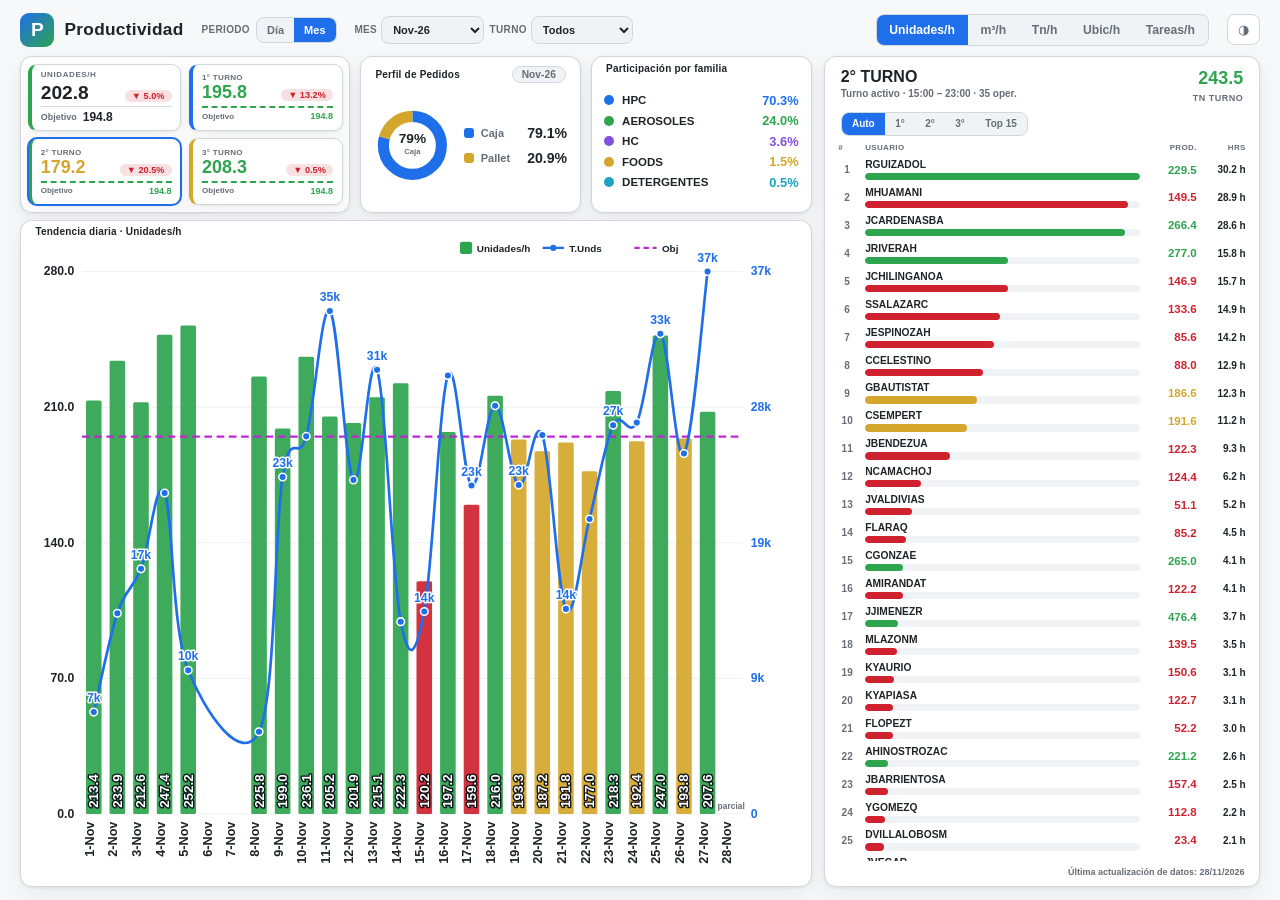
==== commit 5b4e09a4: "Refresca productividad W4W" ====
--- a/productividad/waretrack.html
+++ b/productividad/waretrack.html
@@ -301,7 +301,7 @@
 </div>
 
 <script>
-let DATA = window.__EMBED__ || {"meta":{"rango_fechas":["2026-11-01","2026-11-28"],"personas":57,"dias":26,"tareas_total":4594,"tareas_elegibles":4481,"tareas_excepcion":113,"horas_totales":2724.6,"umbral_pallet_cajas_por_ubic":60.0,"modelo_estandar":{"a":11.1162,"b":0.05623,"c":2.6049,"r2":0.327,"operarios_eval":57,"tareas_eval":4481,"formula":"t_estandar(min) = a + b*unidades + c*visitas","nota":"100% = promedio de la operacion. Limitacion: sobreestima tareas muy cortas (eficiencias extremas con muchas tareas chicas).","rango_efic_persona":[41.4,9685.5]},"cobertura":{"usuarios_sin_turno":[],"n_usuarios_sin_turno":0,"articulos_sin_factor":[],"n_articulos_sin_factor":0},"flujo":{"lineas_flujo":32982,"lineas_cj":31939,"lineas_pallet":1043,"pallets_completos":1364.0,"cajas_sueltas":569035.0,"cajas_eq_total":741747.0,"pct_pallet":23.3,"cruce_pct":97.5,"n_articulos_sin_factor":0}},"comparativo":{"metodo_jefes_global":{"cajas_hr":255.7,"horas":2724.598,"tareas":4481,"nota":"Forma actual de los jefes: cuenta toda caja por igual (los pallets completos inflan la tasa)."},"metodo_nuevo":{"detalle_pick":{"cajas_hr":174.07,"horas":2334.869,"tareas":3025,"pct_horas":85.7},"pallet_move":{"pallets_hr":5.67,"cajas_hr":744.81,"horas":389.728,"tareas":1456,"pct_horas":14.3},"nota":"Normaliza la unidad de medida (estandar 3PL/WMS): el picking de detalle se mide en cajas/h REAL (sin distorsion de pallets) y el movimiento de pallet en pallets/h (1 pallet = 1 ubicacion)."}},"mix":{"cajas_sueltas":551235.0,"cajas_equiv_pallet":145458.0,"total_equiv":696693.0,"pct_cajas":79.1,"pct_pallets":20.9,"pallets":1265.0},"por_familia":[{"familia":"HPC","cajas_sueltas":387236.0,"cajas":500334.0,"pct":70.2},{"familia":"AEROSOLES","cajas_sueltas":132346.0,"cajas":153605.0,"pct":24.0},{"familia":"HC","cajas_sueltas":20050.0,"cajas":23192.0,"pct":3.6},{"familia":"FOODS","cajas_sueltas":8471.0,"cajas":12484.0,"pct":1.5},{"familia":"DETERGENTES","cajas_sueltas":2940.0,"cajas":5519.0,"pct":0.5},{"familia":"(SIN FAMILIA)","cajas_sueltas":192.0,"cajas":1559.0,"pct":0.0}],"familias":[{"dia":"2026-11-01","turno":"2° TURNO","familia":"HC","cajas_sueltas":370.0,"cajas":442.0},{"dia":"2026-11-01","turno":"3° TURNO","familia":"AEROSOLES","cajas_sueltas":1463.0,"cajas":1463.0},{"dia":"2026-11-01","turno":"3° TURNO","familia":"DETERGENTES","cajas_sueltas":258.0,"cajas":258.0},{"dia":"2026-11-01","turno":"3° TURNO","familia":"FOODS","cajas_sueltas":65.0,"cajas":65.0},{"dia":"2026-11-01","turno":"3° TURNO","familia":"HC","cajas_sueltas":1081.0,"cajas":2617.0},{"dia":"2026-11-01","turno":"3° TURNO","familia":"HPC","cajas_sueltas":3741.0,"cajas":5748.0},{"dia":"2026-11-02","turno":"2° TURNO","familia":"HPC","cajas_sueltas":451.0,"cajas":451.0},{"dia":"2026-11-02","turno":"3° TURNO","familia":"AEROSOLES","cajas_sueltas":4440.0,"cajas":8800.0},{"dia":"2026-11-02","turno":"3° TURNO","familia":"DETERGENTES","cajas_sueltas":149.0,"cajas":479.0},{"dia":"2026-11-02","turno":"3° TURNO","familia":"HC","cajas_sueltas":406.0,"cajas":505.0},{"dia":"2026-11-02","turno":"3° TURNO","familia":"HPC","cajas_sueltas":8317.0,"cajas":11538.0},{"dia":"2026-11-03","turno":"2° TURNO","familia":"AEROSOLES","cajas_sueltas":2026.0,"cajas":2316.0},{"dia":"2026-11-03","turno":"2° TURNO","familia":"HPC","cajas_sueltas":2782.0,"cajas":2867.0},{"dia":"2026-11-03","turno":"3° TURNO","familia":"AEROSOLES","cajas_sueltas":1905.0,"cajas":2010.0},{"dia":"2026-11-03","turno":"3° TURNO","familia":"DETERGENTES","cajas_sueltas":162.0,"cajas":162.0},{"dia":"2026-11-03","turno":"3° TURNO","familia":"FOODS","cajas_sueltas":321.0,"cajas":321.0},{"dia":"2026-11-03","turno":"3° TURNO","familia":"HC","cajas_sueltas":338.0,"cajas":338.0},{"dia":"2026-11-03","turno":"3° TURNO","familia":"HPC","cajas_sueltas":9311.0,"cajas":11498.0},{"dia":"2026-11-04","turno":"2° TURNO","familia":"(SIN FAMILIA)","cajas_sueltas":0.0,"cajas":0.0},{"dia":"2026-11-04","turno":"2° TURNO","familia":"AEROSOLES","cajas_sueltas":911.0,"cajas":911.0},{"dia":"2026-11-04","turno":"2° TURNO","familia":"DETERGENTES","cajas_sueltas":110.0,"cajas":660.0},{"dia":"2026-11-04","turno":"2° TURNO","familia":"HC","cajas_sueltas":116.0,"cajas":116.0},{"dia":"2026-11-04","turno":"2° TURNO","familia":"HPC","cajas_sueltas":3517.0,"cajas":4383.0},{"dia":"2026-11-04","turno":"3° TURNO","familia":"AEROSOLES","cajas_sueltas":2855.0,"cajas":2855.0},{"dia":"2026-11-04","turno":"3° TURNO","familia":"DETERGENTES","cajas_sueltas":115.0,"cajas":115.0},{"dia":"2026-11-04","turno":"3° TURNO","familia":"FOODS","cajas_sueltas":146.0,"cajas":200.0},{"dia":"2026-11-04","turno":"3° TURNO","familia":"HC","cajas_sueltas":413.0,"cajas":413.0},{"dia":"2026-11-04","turno":"3° TURNO","familia":"HPC","cajas_sueltas":13857.0,"cajas":15712.0},{"dia":"2026-11-05","turno":"1° TURNO","familia":"AEROSOLES","cajas_sueltas":425.0,"cajas":425.0},{"dia":"2026-11-05","turno":"1° TURNO","familia":"FOODS","cajas_sueltas":5.0,"cajas":5.0},{"dia":"2026-11-05","turno":"1° TURNO","familia":"HC","cajas_sueltas":3.0,"cajas":3.0},{"dia":"2026-11-05","turno":"1° TURNO","familia":"HPC","cajas_sueltas":2538.0,"cajas":3572.0},{"dia":"2026-11-05","turno":"2° TURNO","familia":"AEROSOLES","cajas_sueltas":2983.0,"cajas":2983.0},{"dia":"2026-11-05","turno":"2° TURNO","familia":"HC","cajas_sueltas":73.0,"cajas":73.0},{"dia":"2026-11-05","turno":"2° TURNO","familia":"HPC","cajas_sueltas":3842.0,"cajas":3927.0},{"dia":"2026-11-08","turno":"3° TURNO","familia":"AEROSOLES","cajas_sueltas":590.0,"cajas":1200.0},{"dia":"2026-11-08","turno":"3° TURNO","familia":"HPC","cajas_sueltas":5007.0,"cajas":12172.0},{"dia":"2026-11-09","turno":"2° TURNO","familia":"AEROSOLES","cajas_sueltas":527.0,"cajas":527.0},{"dia":"2026-11-09","turno":"2° TURNO","familia":"HPC","cajas_sueltas":2058.0,"cajas":2276.0},{"dia":"2026-11-09","turno":"3° TURNO","familia":"AEROSOLES","cajas_sueltas":5489.0,"cajas":8735.0},{"dia":"2026-11-09","turno":"3° TURNO","familia":"DETERGENTES","cajas_sueltas":117.0,"cajas":282.0},{"dia":"2026-11-09","turno":"3° TURNO","familia":"FOODS","cajas_sueltas":208.0,"cajas":394.0},{"dia":"2026-11-09","turno":"3° TURNO","familia":"HC","cajas_sueltas":1091.0,"cajas":1091.0},{"dia":"2026-11-09","turno":"3° TURNO","familia":"HPC","cajas_sueltas":13647.0,"cajas":15963.0},{"dia":"2026-11-10","turno":"1° TURNO","familia":"(SIN FAMILIA)","cajas_sueltas":0.0,"cajas":80.0},{"dia":"2026-11-10","turno":"1° TURNO","familia":"AEROSOLES","cajas_sueltas":778.0,"cajas":778.0},{"dia":"2026-11-10","turno":"1° TURNO","familia":"DETERGENTES","cajas_sueltas":66.0,"cajas":66.0},{"dia":"2026-11-10","turno":"1° TURNO","familia":"FOODS","cajas_sueltas":5.0,"cajas":5.0},{"dia":"2026-11-10","turno":"1° TURNO","familia":"HC","cajas_sueltas":157.0,"cajas":157.0},{"dia":"2026-11-10","turno":"1° TURNO","familia":"HPC","cajas_sueltas":3279.0,"cajas":3848.0},{"dia":"2026-11-10","turno":"2° TURNO","familia":"(SIN FAMILIA)","cajas_sueltas":2.0,"cajas":2.0},{"dia":"2026-11-10","turno":"2° TURNO","familia":"AEROSOLES","cajas_sueltas":0.0,"cajas":290.0},{"dia":"2026-11-10","turno":"2° TURNO","familia":"HPC","cajas_sueltas":1068.0,"cajas":1833.0},{"dia":"2026-11-10","turno":"3° TURNO","familia":"AEROSOLES","cajas_sueltas":4835.0,"cajas":6055.0},{"dia":"2026-11-10","turno":"3° TURNO","familia":"DETERGENTES","cajas_sueltas":92.0,"cajas":367.0},{"dia":"2026-11-10","turno":"3° TURNO","familia":"FOODS","cajas_sueltas":133.0,"cajas":133.0},{"dia":"2026-11-10","turno":"3° TURNO","familia":"HC","cajas_sueltas":418.0,"cajas":451.0},{"dia":"2026-11-10","turno":"3° TURNO","familia":"HPC","cajas_sueltas":15072.0,"cajas":21807.0},{"dia":"2026-11-11","turno":"1° TURNO","familia":"AEROSOLES","cajas_sueltas":1310.0,"cajas":1310.0},{"dia":"2026-11-11","turno":"1° TURNO","familia":"DETERGENTES","cajas_sueltas":41.0,"cajas":41.0},{"dia":"2026-11-11","turno":"1° TURNO","familia":"FOODS","cajas_sueltas":159.0,"cajas":159.0},{"dia":"2026-11-11","turno":"1° TURNO","familia":"HC","cajas_sueltas":239.0,"cajas":239.0},{"dia":"2026-11-11","turno":"1° TURNO","familia":"HPC","cajas_sueltas":7328.0,"cajas":8015.0},{"dia":"2026-11-11","turno":"2° TURNO","familia":"AEROSOLES","cajas_sueltas":293.0,"cajas":293.0},{"dia":"2026-11-11","turno":"2° TURNO","familia":"FOODS","cajas_sueltas":56.0,"cajas":200.0},{"dia":"2026-11-11","turno":"2° TURNO","familia":"HPC","cajas_sueltas":1160.0,"cajas":2459.0},{"dia":"2026-11-11","turno":"3° TURNO","familia":"AEROSOLES","cajas_sueltas":6543.0,"cajas":9913.0},{"dia":"2026-11-11","turno":"3° TURNO","familia":"DETERGENTES","cajas_sueltas":75.0,"cajas":75.0},{"dia":"2026-11-11","turno":"3° TURNO","familia":"FOODS","cajas_sueltas":128.0,"cajas":128.0},{"dia":"2026-11-11","turno":"3° TURNO","familia":"HC","cajas_sueltas":812.0,"cajas":1064.0},{"dia":"2026-11-11","turno":"3° TURNO","familia":"HPC","cajas_sueltas":16387.0,"cajas":19773.0},{"dia":"2026-11-12","turno":"1° TURNO","familia":"AEROSOLES","cajas_sueltas":844.0,"cajas":844.0},{"dia":"2026-11-12","turno":"1° TURNO","familia":"DETERGENTES","cajas_sueltas":18.0,"cajas":18.0},{"dia":"2026-11-12","turno":"1° TURNO","familia":"FOODS","cajas_sueltas":55.0,"cajas":55.0},{"dia":"2026-11-12","turno":"1° TURNO","familia":"HC","cajas_sueltas":31.0,"cajas":31.0},{"dia":"2026-11-12","turno":"1° TURNO","familia":"HPC","cajas_sueltas":2894.0,"cajas":2990.0},{"dia":"2026-11-12","turno":"2° TURNO","familia":"AEROSOLES","cajas_sueltas":911.0,"cajas":911.0},{"dia":"2026-11-12","turno":"2° TURNO","familia":"HPC","cajas_sueltas":1350.0,"cajas":1520.0},{"dia":"2026-11-12","turno":"3° TURNO","familia":"AEROSOLES","cajas_sueltas":2826.0,"cajas":2826.0},{"dia":"2026-11-12","turno":"3° TURNO","familia":"DETERGENTES","cajas_sueltas":136.0,"cajas":356.0},{"dia":"2026-11-12","turno":"3° TURNO","familia":"FOODS","cajas_sueltas":283.0,"cajas":445.0},{"dia":"2026-11-12","turno":"3° TURNO","familia":"HC","cajas_sueltas":378.0,"cajas":378.0},{"dia":"2026-11-12","turno":"3° TURNO","familia":"HPC","cajas_sueltas":13188.0,"cajas":21523.0},{"dia":"2026-11-13","turno":"1° TURNO","familia":"AEROSOLES","cajas_sueltas":1176.0,"cajas":1176.0},{"dia":"2026-11-13","turno":"1° TURNO","familia":"DETERGENTES","cajas_sueltas":15.0,"cajas":15.0},{"dia":"2026-11-13","turno":"1° TURNO","familia":"FOODS","cajas_sueltas":106.0,"cajas":106.0},{"dia":"2026-11-13","turno":"1° TURNO","familia":"HC","cajas_sueltas":225.0,"cajas":225.0},{"dia":"2026-11-13","turno":"1° TURNO","familia":"HPC","cajas_sueltas":5456.0,"cajas":6922.0},{"dia":"2026-11-13","turno":"2° TURNO","familia":"AEROSOLES","cajas_sueltas":418.0,"cajas":708.0},{"dia":"2026-11-13","turno":"2° TURNO","familia":"HPC","cajas_sueltas":1207.0,"cajas":1340.0},{"dia":"2026-11-13","turno":"3° TURNO","familia":"AEROSOLES","cajas_sueltas":6651.0,"cajas":8391.0},{"dia":"2026-11-13","turno":"3° TURNO","familia":"DETERGENTES","cajas_sueltas":50.0,"cajas":50.0},{"dia":"2026-11-13","turno":"3° TURNO","familia":"FOODS","cajas_sueltas":201.0,"cajas":255.0},{"dia":"2026-11-13","turno":"3° TURNO","familia":"HC","cajas_sueltas":740.0,"cajas":885.0},{"dia":"2026-11-13","turno":"3° TURNO","familia":"HPC","cajas_sueltas":14245.0,"cajas":17766.0},{"dia":"2026-11-14","turno":"1° TURNO","familia":"AEROSOLES","cajas_sueltas":2403.0,"cajas":2403.0},{"dia":"2026-11-14","turno":"1° TURNO","familia":"DETERGENTES","cajas_sueltas":22.0,"cajas":22.0},{"dia":"2026-11-14","turno":"1° TURNO","familia":"FOODS","cajas_sueltas":235.0,"cajas":559.0},{"dia":"2026-11-14","turno":"1° TURNO","familia":"HC","cajas_sueltas":196.0,"cajas":196.0},{"dia":"2026-11-14","turno":"1° TURNO","familia":"HPC","cajas_sueltas":9702.0,"cajas":10329.0},{"dia":"2026-11-14","turno":"2° TURNO","familia":"DETERGENTES","cajas_sueltas":5.0,"cajas":5.0},{"dia":"2026-11-14","turno":"2° TURNO","familia":"FOODS","cajas_sueltas":21.0,"cajas":21.0},{"dia":"2026-11-14","turno":"2° TURNO","familia":"HC","cajas_sueltas":2.0,"cajas":2.0},{"dia":"2026-11-14","turno":"2° TURNO","familia":"HPC","cajas_sueltas":628.0,"cajas":724.0},{"dia":"2026-11-15","turno":"2° TURNO","familia":"HPC","cajas_sueltas":958.0,"cajas":1043.0},{"dia":"2026-11-15","turno":"3° TURNO","familia":"AEROSOLES","cajas_sueltas":3655.0,"cajas":3655.0},{"dia":"2026-11-15","turno":"3° TURNO","familia":"DETERGENTES","cajas_sueltas":67.0,"cajas":122.0},{"dia":"2026-11-15","turno":"3° TURNO","familia":"FOODS","cajas_sueltas":815.0,"cajas":1630.0},{"dia":"2026-11-15","turno":"3° TURNO","familia":"HC","cajas_sueltas":577.0,"cajas":677.0},{"dia":"2026-11-15","turno":"3° TURNO","familia":"HPC","cajas_sueltas":7825.0,"cajas":10352.0},{"dia":"2026-11-16","turno":"1° TURNO","familia":"AEROSOLES","cajas_sueltas":3406.0,"cajas":5936.0},{"dia":"2026-11-16","turno":"1° TURNO","familia":"DETERGENTES","cajas_sueltas":13.0,"cajas":13.0},{"dia":"2026-11-16","turno":"1° TURNO","familia":"FOODS","cajas_sueltas":37.0,"cajas":37.0},{"dia":"2026-11-16","turno":"1° TURNO","familia":"HC","cajas_sueltas":262.0,"cajas":328.0},{"dia":"2026-11-16","turno":"1° TURNO","familia":"HPC","cajas_sueltas":6156.0,"cajas":6922.0},{"dia":"2026-11-16","turno":"2° TURNO","familia":"AEROSOLES","cajas_sueltas":586.0,"cajas":586.0},{"dia":"2026-11-16","turno":"2° TURNO","familia":"DETERGENTES","cajas_sueltas":6.0,"cajas":6.0},{"dia":"2026-11-16","turno":"2° TURNO","familia":"FOODS","cajas_sueltas":51.0,"cajas":123.0},{"dia":"2026-11-16","turno":"2° TURNO","familia":"HC","cajas_sueltas":32.0,"cajas":32.0},{"dia":"2026-11-16","turno":"2° TURNO","familia":"HPC","cajas_sueltas":1568.0,"cajas":3824.0},{"dia":"2026-11-16","turno":"3° TURNO","familia":"AEROSOLES","cajas_sueltas":2977.0,"cajas":2977.0},{"dia":"2026-11-16","turno":"3° TURNO","familia":"DETERGENTES","cajas_sueltas":57.0,"cajas":57.0},{"dia":"2026-11-16","turno":"3° TURNO","familia":"FOODS","cajas_sueltas":166.0,"cajas":166.0},{"dia":"2026-11-16","turno":"3° TURNO","familia":"HC","cajas_sueltas":2665.0,"cajas":812.0},{"dia":"2026-11-16","turno":"3° TURNO","familia":"HPC","cajas_sueltas":12070.0,"cajas":18100.0},{"dia":"2026-11-17","turno":"1° TURNO","familia":"(SIN FAMILIA)","cajas_sueltas":2.0,"cajas":440.0},{"dia":"2026-11-17","turno":"1° TURNO","familia":"AEROSOLES","cajas_sueltas":1005.0,"cajas":1585.0},{"dia":"2026-11-17","turno":"1° TURNO","familia":"DETERGENTES","cajas_sueltas":33.0,"cajas":33.0},{"dia":"2026-11-17","turno":"1° TURNO","familia":"FOODS","cajas_sueltas":194.0,"cajas":194.0},{"dia":"2026-11-17","turno":"1° TURNO","familia":"HC","cajas_sueltas":380.0,"cajas":124.0},{"dia":"2026-11-17","turno":"1° TURNO","familia":"HPC","cajas_sueltas":4030.0,"cajas":5408.0},{"dia":"2026-11-17","turno":"2° TURNO","familia":"(SIN FAMILIA)","cajas_sueltas":0.0,"cajas":0.0},{"dia":"2026-11-17","turno":"2° TURNO","familia":"AEROSOLES","cajas_sueltas":440.0,"cajas":440.0},{"dia":"2026-11-17","turno":"2° TURNO","familia":"FOODS","cajas_sueltas":95.0,"cajas":257.0},{"dia":"2026-11-17","turno":"2° TURNO","familia":"HC","cajas_sueltas":16.0,"cajas":16.0},{"dia":"2026-11-17","turno":"2° TURNO","familia":"HPC","cajas_sueltas":3022.0,"cajas":3022.0},{"dia":"2026-11-17","turno":"3° TURNO","familia":"AEROSOLES","cajas_sueltas":2518.0,"cajas":2808.0},{"dia":"2026-11-17","turno":"3° TURNO","familia":"DETERGENTES","cajas_sueltas":149.0,"cajas":204.0},{"dia":"2026-11-17","turno":"3° TURNO","familia":"FOODS","cajas_sueltas":258.0,"cajas":633.0},{"dia":"2026-11-17","turno":"3° TURNO","familia":"HC","cajas_sueltas":620.0,"cajas":689.0},{"dia":"2026-11-17","turno":"3° TURNO","familia":"HPC","cajas_sueltas":9771.0,"cajas":15324.0},{"dia":"2026-11-18","turno":"1° TURNO","familia":"AEROSOLES","cajas_sueltas":1491.0,"cajas":1491.0},{"dia":"2026-11-18","turno":"1° TURNO","familia":"FOODS","cajas_sueltas":30.0,"cajas":30.0},{"dia":"2026-11-18","turno":"1° TURNO","familia":"HC","cajas_sueltas":11.0,"cajas":11.0},{"dia":"2026-11-18","turno":"1° TURNO","familia":"HPC","cajas_sueltas":3838.0,"cajas":4637.0},{"dia":"2026-11-18","turno":"2° TURNO","familia":"AEROSOLES","cajas_sueltas":357.0,"cajas":357.0},{"dia":"2026-11-18","turno":"2° TURNO","familia":"FOODS","cajas_sueltas":47.0,"cajas":47.0},{"dia":"2026-11-18","turno":"2° TURNO","familia":"HC","cajas_sueltas":68.0,"cajas":68.0},{"dia":"2026-11-18","turno":"2° TURNO","familia":"HPC","cajas_sueltas":3015.0,"cajas":3015.0},{"dia":"2026-11-18","turno":"3° TURNO","familia":"AEROSOLES","cajas_sueltas":3510.0,"cajas":3510.0},{"dia":"2026-11-18","turno":"3° TURNO","familia":"DETERGENTES","cajas_sueltas":4.0,"cajas":4.0},{"dia":"2026-11-18","turno":"3° TURNO","familia":"FOODS","cajas_sueltas":321.0,"cajas":627.0},{"dia":"2026-11-18","turno":"3° TURNO","familia":"HC","cajas_sueltas":489.0,"cajas":1197.0},{"dia":"2026-11-18","turno":"3° TURNO","familia":"HPC","cajas_sueltas":14823.0,"cajas":19457.0},{"dia":"2026-11-19","turno":"1° TURNO","familia":"(SIN FAMILIA)","cajas_sueltas":3.0,"cajas":3.0},{"dia":"2026-11-19","turno":"1° TURNO","familia":"AEROSOLES","cajas_sueltas":109.0,"cajas":109.0},{"dia":"2026-11-19","turno":"1° TURNO","familia":"FOODS","cajas_sueltas":50.0,"cajas":80.0},{"dia":"2026-11-19","turno":"1° TURNO","familia":"HC","cajas_sueltas":23.0,"cajas":23.0},{"dia":"2026-11-19","turno":"1° TURNO","familia":"HPC","cajas_sueltas":2011.0,"cajas":2611.0},{"dia":"2026-11-19","turno":"2° TURNO","familia":"AEROSOLES","cajas_sueltas":914.0,"cajas":914.0},{"dia":"2026-11-19","turno":"2° TURNO","familia":"DETERGENTES","cajas_sueltas":5.0,"cajas":5.0},{"dia":"2026-11-19","turno":"2° TURNO","familia":"FOODS","cajas_sueltas":59.0,"cajas":59.0},{"dia":"2026-11-19","turno":"2° TURNO","familia":"HC","cajas_sueltas":40.0,"cajas":40.0},{"dia":"2026-11-19","turno":"2° TURNO","familia":"HPC","cajas_sueltas":3864.0,"cajas":4273.0},{"dia":"2026-11-19","turno":"3° TURNO","familia":"AEROSOLES","cajas_sueltas":4312.0,"cajas":6278.0},{"dia":"2026-11-19","turno":"3° TURNO","familia":"DETERGENTES","cajas_sueltas":140.0,"cajas":140.0},{"dia":"2026-11-19","turno":"3° TURNO","familia":"FOODS","cajas_sueltas":55.0,"cajas":55.0},{"dia":"2026-11-19","turno":"3° TURNO","familia":"HC","cajas_sueltas":905.0,"cajas":1340.0},{"dia":"2026-11-19","turno":"3° TURNO","familia":"HPC","cajas_sueltas":10085.0,"cajas":13545.0},{"dia":"2026-11-20","turno":"1° TURNO","familia":"(SIN FAMILIA)","cajas_sueltas":185.0,"cajas":1034.0},{"dia":"2026-11-20","turno":"1° TURNO","familia":"AEROSOLES","cajas_sueltas":164.0,"cajas":164.0},{"dia":"2026-11-20","turno":"1° TURNO","familia":"FOODS","cajas_sueltas":35.0,"cajas":35.0},{"dia":"2026-11-20","turno":"1° TURNO","familia":"HC","cajas_sueltas":43.0,"cajas":43.0},{"dia":"2026-11-20","turno":"1° TURNO","familia":"HPC","cajas_sueltas":2710.0,"cajas":2988.0},{"dia":"2026-11-20","turno":"2° TURNO","familia":"AEROSOLES","cajas_sueltas":2051.0,"cajas":2051.0},{"dia":"2026-11-20","turno":"2° TURNO","familia":"FOODS","cajas_sueltas":84.0,"cajas":84.0},{"dia":"2026-11-20","turno":"2° TURNO","familia":"HC","cajas_sueltas":69.0,"cajas":69.0},{"dia":"2026-11-20","turno":"2° TURNO","familia":"HPC","cajas_sueltas":5304.0,"cajas":6871.0},{"dia":"2026-11-20","turno":"3° TURNO","familia":"AEROSOLES","cajas_sueltas":3681.0,"cajas":3681.0},{"dia":"2026-11-20","turno":"3° TURNO","familia":"DETERGENTES","cajas_sueltas":5.0,"cajas":5.0},{"dia":"2026-11-20","turno":"3° TURNO","familia":"FOODS","cajas_sueltas":149.0,"cajas":233.0},{"dia":"2026-11-20","turno":"3° TURNO","familia":"HC","cajas_sueltas":347.0,"cajas":492.0},{"dia":"2026-11-20","turno":"3° TURNO","familia":"HPC","cajas_sueltas":11184.0,"cajas":13678.0},{"dia":"2026-11-21","turno":"1° TURNO","familia":"AEROSOLES","cajas_sueltas":3595.0,"cajas":3595.0},{"dia":"2026-11-21","turno":"1° TURNO","familia":"DETERGENTES","cajas_sueltas":95.0,"cajas":95.0},{"dia":"2026-11-21","turno":"1° TURNO","familia":"FOODS","cajas_sueltas":212.0,"cajas":266.0},{"dia":"2026-11-21","turno":"1° TURNO","familia":"HC","cajas_sueltas":713.0,"cajas":779.0},{"dia":"2026-11-21","turno":"1° TURNO","familia":"HPC","cajas_sueltas":9486.0,"cajas":9571.0},{"dia":"2026-11-22","turno":"2° TURNO","familia":"HPC","cajas_sueltas":356.0,"cajas":356.0},{"dia":"2026-11-22","turno":"3° TURNO","familia":"AEROSOLES","cajas_sueltas":5170.0,"cajas":5170.0},{"dia":"2026-11-22","turno":"3° TURNO","familia":"DETERGENTES","cajas_sueltas":87.0,"cajas":142.0},{"dia":"2026-11-22","turno":"3° TURNO","familia":"FOODS","cajas_sueltas":877.0,"cajas":877.0},{"dia":"2026-11-22","turno":"3° TURNO","familia":"HC","cajas_sueltas":890.0,"cajas":1880.0},{"dia":"2026-11-22","turno":"3° TURNO","familia":"HPC","cajas_sueltas":12865.0,"cajas":16614.0},{"dia":"2026-11-23","turno":"1° TURNO","familia":"AEROSOLES","cajas_sueltas":322.0,"cajas":322.0},{"dia":"2026-11-23","turno":"1° TURNO","familia":"FOODS","cajas_sueltas":27.0,"cajas":27.0},{"dia":"2026-11-23","turno":"1° TURNO","familia":"HPC","cajas_sueltas":998.0,"cajas":998.0},{"dia":"2026-11-23","turno":"2° TURNO","familia":"AEROSOLES","cajas_sueltas":1465.0,"cajas":1465.0},{"dia":"2026-11-23","turno":"2° TURNO","familia":"HPC","cajas_sueltas":3168.0,"cajas":3511.0},{"dia":"2026-11-23","turno":"3° TURNO","familia":"AEROSOLES","cajas_sueltas":4987.0,"cajas":6267.0},{"dia":"2026-11-23","turno":"3° TURNO","familia":"DETERGENTES","cajas_sueltas":146.0,"cajas":366.0},{"dia":"2026-11-23","turno":"3° TURNO","familia":"FOODS","cajas_sueltas":387.0,"cajas":603.0},{"dia":"2026-11-23","turno":"3° TURNO","familia":"HC","cajas_sueltas":831.0,"cajas":1159.0},{"dia":"2026-11-23","turno":"3° TURNO","familia":"HPC","cajas_sueltas":14341.0,"cajas":19528.0},{"dia":"2026-11-24","turno":"1° TURNO","familia":"AEROSOLES","cajas_sueltas":1697.0,"cajas":1697.0},{"dia":"2026-11-24","turno":"1° TURNO","familia":"DETERGENTES","cajas_sueltas":98.0,"cajas":153.0},{"dia":"2026-11-24","turno":"1° TURNO","familia":"FOODS","cajas_sueltas":137.0,"cajas":137.0},{"dia":"2026-11-24","turno":"1° TURNO","familia":"HC","cajas_sueltas":432.0,"cajas":531.0},{"dia":"2026-11-24","turno":"1° TURNO","familia":"HPC","cajas_sueltas":4623.0,"cajas":4804.0},{"dia":"2026-11-24","turno":"2° TURNO","familia":"AEROSOLES","cajas_sueltas":11.0,"cajas":11.0},{"dia":"2026-11-24","turno":"2° TURNO","familia":"HPC","cajas_sueltas":601.0,"cajas":601.0},{"dia":"2026-11-24","turno":"3° TURNO","familia":"AEROSOLES","cajas_sueltas":3878.0,"cajas":4838.0},{"dia":"2026-11-24","turno":"3° TURNO","familia":"DETERGENTES","cajas_sueltas":203.0,"cajas":313.0},{"dia":"2026-11-24","turno":"3° TURNO","familia":"FOODS","cajas_sueltas":394.0,"cajas":664.0},{"dia":"2026-11-24","turno":"3° TURNO","familia":"HC","cajas_sueltas":661.0,"cajas":661.0},{"dia":"2026-11-24","turno":"3° TURNO","familia":"HPC","cajas_sueltas":14136.0,"cajas":20155.0},{"dia":"2026-11-25","turno":"1° TURNO","familia":"AEROSOLES","cajas_sueltas":8784.0,"cajas":6130.0},{"dia":"2026-11-25","turno":"1° TURNO","familia":"DETERGENTES","cajas_sueltas":4.0,"cajas":4.0},{"dia":"2026-11-25","turno":"1° TURNO","familia":"FOODS","cajas_sueltas":30.0,"cajas":30.0},{"dia":"2026-11-25","turno":"1° TURNO","familia":"HC","cajas_sueltas":46.0,"cajas":46.0},{"dia":"2026-11-25","turno":"1° TURNO","familia":"HPC","cajas_sueltas":1807.0,"cajas":2613.0},{"dia":"2026-11-25","turno":"2° TURNO","familia":"AEROSOLES","cajas_sueltas":595.0,"cajas":595.0},{"dia":"2026-11-25","turno":"2° TURNO","familia":"FOODS","cajas_sueltas":45.0,"cajas":45.0},{"dia":"2026-11-25","turno":"2° TURNO","familia":"HC","cajas_sueltas":4.0,"cajas":4.0},{"dia":"2026-11-25","turno":"2° TURNO","familia":"HPC","cajas_sueltas":3067.0,"cajas":3067.0},{"dia":"2026-11-25","turno":"3° TURNO","familia":"AEROSOLES","cajas_sueltas":3517.0,"cajas":3913.0},{"dia":"2026-11-25","turno":"3° TURNO","familia":"DETERGENTES","cajas_sueltas":11.0,"cajas":11.0},{"dia":"2026-11-25","turno":"3° TURNO","familia":"FOODS","cajas_sueltas":180.0,"cajas":294.0},{"dia":"2026-11-25","turno":"3° TURNO","familia":"HC","cajas_sueltas":659.0,"cajas":731.0},{"dia":"2026-11-25","turno":"3° TURNO","familia":"HPC","cajas_sueltas":14230.0,"cajas":17453.0},{"dia":"2026-11-26","turno":"1° TURNO","familia":"AEROSOLES","cajas_sueltas":1339.0,"cajas":1339.0},{"dia":"2026-11-26","turno":"1° TURNO","familia":"DETERGENTES","cajas_sueltas":5.0,"cajas":5.0},{"dia":"2026-11-26","turno":"1° TURNO","familia":"FOODS","cajas_sueltas":40.0,"cajas":40.0},{"dia":"2026-11-26","turno":"1° TURNO","familia":"HC","cajas_sueltas":91.0,"cajas":91.0},{"dia":"2026-11-26","turno":"1° TURNO","familia":"HPC","cajas_sueltas":2578.0,"cajas":2764.0},{"dia":"2026-11-26","turno":"2° TURNO","familia":"AEROSOLES","cajas_sueltas":315.0,"cajas":315.0},{"dia":"2026-11-26","turno":"2° TURNO","familia":"DETERGENTES","cajas_sueltas":4.0,"cajas":4.0},{"dia":"2026-11-26","turno":"2° TURNO","familia":"FOODS","cajas_sueltas":12.0,"cajas":12.0},{"dia":"2026-11-26","turno":"2° TURNO","familia":"HC","cajas_sueltas":11.0,"cajas":11.0},{"dia":"2026-11-26","turno":"2° TURNO","familia":"HPC","cajas_sueltas":2092.0,"cajas":9161.0},{"dia":"2026-11-26","turno":"3° TURNO","familia":"AEROSOLES","cajas_sueltas":5633.0,"cajas":5633.0},{"dia":"2026-11-26","turno":"3° TURNO","familia":"DETERGENTES","cajas_sueltas":69.0,"cajas":124.0},{"dia":"2026-11-26","turno":"3° TURNO","familia":"FOODS","cajas_sueltas":358.0,"cajas":679.0},{"dia":"2026-11-26","turno":"3° TURNO","familia":"HC","cajas_sueltas":738.0,"cajas":738.0},{"dia":"2026-11-26","turno":"3° TURNO","familia":"HPC","cajas_sueltas":11423.0,"cajas":13164.0},{"dia":"2026-11-27","turno":"1° TURNO","familia":"AEROSOLES","cajas_sueltas":2580.0,"cajas":2580.0},{"dia":"2026-11-27","turno":"1° TURNO","familia":"DETERGENTES","cajas_sueltas":70.0,"cajas":70.0},{"dia":"2026-11-27","turno":"1° TURNO","familia":"FOODS","cajas_sueltas":470.0,"cajas":740.0},{"dia":"2026-11-27","turno":"1° TURNO","familia":"HC","cajas_sueltas":320.0,"cajas":320.0},{"dia":"2026-11-27","turno":"1° TURNO","familia":"HPC","cajas_sueltas":11590.0,"cajas":11033.0},{"dia":"2026-11-27","turno":"2° TURNO","familia":"AEROSOLES","cajas_sueltas":1377.0,"cajas":1377.0},{"dia":"2026-11-27","turno":"2° TURNO","familia":"HPC","cajas_sueltas":2606.0,"cajas":2909.0},{"dia":"2026-11-27","turno":"3° TURNO","familia":"AEROSOLES","cajas_sueltas":3303.0,"cajas":3693.0},{"dia":"2026-11-27","turno":"3° TURNO","familia":"DETERGENTES","cajas_sueltas":228.0,"cajas":662.0},{"dia":"2026-11-27","turno":"3° TURNO","familia":"FOODS","cajas_sueltas":699.0,"cajas":699.0},{"dia":"2026-11-27","turno":"3° TURNO","familia":"HC","cajas_sueltas":1018.0,"cajas":1054.0},{"dia":"2026-11-27","turno":"3° TURNO","familia":"HPC","cajas_sueltas":12978.0,"cajas":15859.0},{"dia":"2026-11-28","turno":"1° TURNO","familia":"DETERGENTES","cajas_sueltas":10.0,"cajas":10.0},{"dia":"2026-11-28","turno":"1° TURNO","familia":"FOODS","cajas_sueltas":30.0,"cajas":30.0},{"dia":"2026-11-28","turno":"1° TURNO","familia":"HPC","cajas_sueltas":25.0,"cajas":147.0}],"celdas":[{"usuario":"MCARILLO","dia":"2026-11-15","cargo":"OPERARIO ALMACEN UNILEVER","turno":"3° TURNO","horas":15.988,"tareas":4,"cajas":1076.0,"cajas_sueltas":1076.0,"pallets":0.0,"unidades_productivas":1076.0,"volumen_m3":7.089,"peso_tn":3.046,"ubicaciones":39.0,"detalle":39.0,"t_std_min":206.56,"t_real_min":959.28,"efic":21.5},{"usuario":"SSALAZARC","dia":"2026-11-23","cargo":"(SIN CARGO)","turno":"2° TURNO","horas":14.883,"tareas":15,"cajas":2072.0,"cajas_sueltas":1987.0,"pallets":1.0,"unidades_productivas":1988.0,"volumen_m3":17.824,"peso_tn":8.064,"ubicaciones":74.0,"detalle":75.0,"t_std_min":476.01,"t_real_min":892.95,"efic":53.3},{"usuario":"JESPINOZAH","dia":"2026-11-09","cargo":"OPERARIO ALMACEN UNILEVER","turno":"2° TURNO","horas":14.184,"tareas":13,"cajas":1507.0,"cajas_sueltas":1211.0,"pallets":3.0,"unidades_productivas":1214.0,"volumen_m3":15.31,"peso_tn":7.531,"ubicaciones":71.0,"detalle":73.0,"t_std_min":414.2,"t_real_min":851.07,"efic":48.7},{"usuario":"MHUAMANI","dia":"2026-11-11","cargo":"OPERARIO ALMACEN UNILEVER","turno":"2° TURNO","horas":13.264,"tareas":7,"cajas":1264.0,"cajas_sueltas":1264.0,"pallets":0.0,"unidades_productivas":1264.0,"volumen_m3":8.02,"peso_tn":3.522,"ubicaciones":92.0,"detalle":95.0,"t_std_min":388.54,"t_real_min":795.83,"efic":48.8},{"usuario":"CCELESTINO","dia":"2026-11-09","cargo":"(SIN CARGO)","turno":"2° TURNO","horas":12.927,"tareas":9,"cajas":1211.0,"cajas_sueltas":1136.0,"pallets":1.0,"unidades_productivas":1137.0,"volumen_m3":11.761,"peso_tn":5.488,"ubicaciones":40.0,"detalle":43.0,"t_std_min":272.34,"t_real_min":775.62,"efic":35.1},{"usuario":"MICHPASA","dia":"2026-11-19","cargo":"OPERARIO ALMACEN UNILEVER","turno":"3° TURNO","horas":12.642,"tareas":14,"cajas":1743.0,"cajas_sueltas":1329.0,"pallets":6.0,"unidades_productivas":1335.0,"volumen_m3":19.511,"peso_tn":6.736,"ubicaciones":67.0,"detalle":78.0,"t_std_min":428.16,"t_real_min":758.5,"efic":56.4},{"usuario":"JSULCAS","dia":"2026-11-13","cargo":"OPERARIO ALMACEN UNILEVER","turno":"1° TURNO","horas":12.148,"tareas":7,"cajas":1217.0,"cajas_sueltas":1217.0,"pallets":0.0,"unidades_productivas":1217.0,"volumen_m3":10.193,"peso_tn":4.723,"ubicaciones":84.0,"detalle":86.0,"t_std_min":365.06,"t_real_min":728.9,"efic":50.1},{"usuario":"MICHPASA","dia":"2026-11-13","cargo":"OPERARIO ALMACEN UNILEVER","turno":"3° TURNO","horas":11.912,"tareas":20,"cajas":2013.0,"cajas_sueltas":2013.0,"pallets":0.0,"unidades_productivas":2013.0,"volumen_m3":20.25,"peso_tn":9.015,"ubicaciones":97.0,"detalle":102.0,"t_std_min":588.19,"t_real_min":714.72,"efic":82.3},{"usuario":"JCARDENASBA","dia":"2026-11-14","cargo":"(SIN CARGO)","turno":"1° TURNO","horas":11.695,"tareas":9,"cajas":1710.0,"cajas_sueltas":1710.0,"pallets":0.0,"unidades_productivas":1710.0,"volumen_m3":11.408,"peso_tn":4.633,"ubicaciones":123.0,"detalle":124.0,"t_std_min":516.6,"t_real_min":701.72,"efic":73.6},{"usuario":"JSULCAS","dia":"2026-11-12","cargo":"OPERARIO ALMACEN UNILEVER","turno":"1° TURNO","horas":11.503,"tareas":6,"cajas":1140.0,"cajas_sueltas":1044.0,"pallets":1.0,"unidades_productivas":1045.0,"volumen_m3":9.981,"peso_tn":4.243,"ubicaciones":106.0,"detalle":108.0,"t_std_min":406.92,"t_real_min":690.17,"efic":59.0},{"usuario":"IDELGADOJ","dia":"2026-11-15","cargo":"OPERARIO ALMACEN UNILEVER","turno":"3° TURNO","horas":11.476,"tareas":20,"cajas":2644.0,"cajas_sueltas":2054.0,"pallets":8.0,"unidades_productivas":2062.0,"volumen_m3":25.51,"peso_tn":10.733,"ubicaciones":104.0,"detalle":124.0,"t_std_min":641.91,"t_real_min":688.57,"efic":93.2},{"usuario":"JCHILINGANOA","dia":"2026-11-11","cargo":"OPERARIO ALMACEN UNILEVER","turno":"1° TURNO","horas":11.381,"tareas":8,"cajas":1294.0,"cajas_sueltas":1017.0,"pallets":2.0,"unidades_productivas":1019.0,"volumen_m3":10.015,"peso_tn":4.558,"ubicaciones":57.0,"detalle":59.0,"t_std_min":310.17,"t_real_min":682.87,"efic":45.4},{"usuario":"AADRIANOM","dia":"2026-11-20","cargo":"(SIN CARGO)","turno":"3° TURNO","horas":11.146,"tareas":14,"cajas":2235.0,"cajas_sueltas":1773.0,"pallets":3.0,"unidades_productivas":1776.0,"volumen_m3":19.252,"peso_tn":7.931,"ubicaciones":77.0,"detalle":81.0,"t_std_min":481.88,"t_real_min":668.73,"efic":72.1},{"usuario":"IDELGADOJ","dia":"2026-11-16","cargo":"OPERARIO ALMACEN UNILEVER","turno":"3° TURNO","horas":10.921,"tareas":15,"cajas":3687.0,"cajas_sueltas":3256.0,"pallets":3.0,"unidades_productivas":3259.0,"volumen_m3":21.875,"peso_tn":9.003,"ubicaciones":146.0,"detalle":148.0,"t_std_min":754.38,"t_real_min":655.28,"efic":115.1},{"usuario":"IDELGADOJ","dia":"2026-11-19","cargo":"OPERARIO ALMACEN UNILEVER","turno":"3° TURNO","horas":10.795,"tareas":13,"cajas":2225.0,"cajas_sueltas":1970.0,"pallets":3.0,"unidades_productivas":1973.0,"volumen_m3":20.817,"peso_tn":10.262,"ubicaciones":98.0,"detalle":109.0,"t_std_min":524.9,"t_real_min":647.68,"efic":81.0},{"usuario":"JSANTAMARIA","dia":"2026-11-11","cargo":"OPERARIO SISTEMAS UNILEVER","turno":"1° TURNO","horas":10.508,"tareas":21,"cajas":2339.0,"cajas_sueltas":2231.0,"pallets":1.0,"unidades_productivas":2232.0,"volumen_m3":24.671,"peso_tn":10.474,"ubicaciones":151.0,"detalle":153.0,"t_std_min":758.3,"t_real_min":630.5,"efic":120.3},{"usuario":"JCHILINGANOA","dia":"2026-11-20","cargo":"OPERARIO ALMACEN UNILEVER","turno":"2° TURNO","horas":10.09,"tareas":7,"cajas":1274.0,"cajas_sueltas":1184.0,"pallets":1.0,"unidades_productivas":1185.0,"volumen_m3":11.37,"peso_tn":4.711,"ubicaciones":53.0,"detalle":62.0,"t_std_min":287.51,"t_real_min":605.38,"efic":47.5},{"usuario":"IDELGADOJ","dia":"2026-11-27","cargo":"OPERARIO ALMACEN UNILEVER","turno":"3° TURNO","horas":9.972,"tareas":13,"cajas":2157.0,"cajas_sueltas":1682.0,"pallets":6.0,"unidades_productivas":1688.0,"volumen_m3":16.827,"peso_tn":7.662,"ubicaciones":77.0,"detalle":86.0,"t_std_min":466.38,"t_real_min":598.32,"efic":77.9},{"usuario":"CCASTRO","dia":"2026-11-11","cargo":"OPERARIO SISTEMAS UNILEVER","turno":"3° TURNO","horas":9.965,"tareas":15,"cajas":2443.0,"cajas_sueltas":2083.0,"pallets":4.0,"unidades_productivas":2087.0,"volumen_m3":21.967,"peso_tn":9.06,"ubicaciones":70.0,"detalle":70.0,"t_std_min":486.46,"t_real_min":597.92,"efic":81.4},{"usuario":"OHUAYTAL","dia":"2026-11-18","cargo":"OPERARIO ALMACEN UNILEVER","turno":"1° TURNO","horas":9.938,"tareas":5,"cajas":553.0,"cajas_sueltas":553.0,"pallets":0.0,"unidades_productivas":553.0,"volumen_m3":6.236,"peso_tn":3.178,"ubicaciones":26.0,"detalle":26.0,"t_std_min":154.4,"t_real_min":596.25,"efic":25.9},{"usuario":"JCHAVARRIM","dia":"2026-11-22","cargo":"OPERARIO ALMACEN UNILEVER","turno":"3° TURNO","horas":9.907,"tareas":13,"cajas":1602.0,"cajas_sueltas":1602.0,"pallets":0.0,"unidades_productivas":1602.0,"volumen_m3":14.976,"peso_tn":6.807,"ubicaciones":97.0,"detalle":98.0,"t_std_min":487.27,"t_real_min":594.4,"efic":82.0},{"usuario":"IDELGADOJ","dia":"2026-11-04","cargo":"OPERARIO ALMACEN UNILEVER","turno":"3° TURNO","horas":9.809,"tareas":16,"cajas":2502.0,"cajas_sueltas":2446.0,"pallets":1.0,"unidades_productivas":2447.0,"volumen_m3":21.349,"peso_tn":8.626,"ubicaciones":102.0,"detalle":105.0,"t_std_min":584.25,"t_real_min":588.57,"efic":99.3},{"usuario":"MHUAMANI","dia":"2026-11-26","cargo":"OPERARIO ALMACEN UNILEVER","turno":"3° TURNO","horas":9.531,"tareas":10,"cajas":1845.0,"cajas_sueltas":1845.0,"pallets":0.0,"unidades_productivas":1845.0,"volumen_m3":15.775,"peso_tn":6.974,"ubicaciones":94.0,"detalle":99.0,"t_std_min":459.77,"t_real_min":571.85,"efic":80.4},{"usuario":"MICHPASA","dia":"2026-11-23","cargo":"OPERARIO ALMACEN UNILEVER","turno":"3° TURNO","horas":9.522,"tareas":7,"cajas":1805.0,"cajas_sueltas":1805.0,"pallets":0.0,"unidades_productivas":1805.0,"volumen_m3":12.001,"peso_tn":5.283,"ubicaciones":95.0,"detalle":95.0,"t_std_min":426.77,"t_real_min":571.3,"efic":74.7},{"usuario":"CJAIMEH","dia":"2026-11-17","cargo":"OPERARIO ALMACEN UNILEVER","turno":"3° TURNO","horas":9.447,"tareas":9,"cajas":2273.0,"cajas_sueltas":2165.0,"pallets":1.0,"unidades_productivas":2166.0,"volumen_m3":14.706,"peso_tn":5.983,"ubicaciones":82.0,"detalle":164.0,"t_std_min":441.46,"t_real_min":566.8,"efic":77.9},{"usuario":"JCARDENASBA","dia":"2026-11-20","cargo":"(SIN CARGO)","turno":"2° TURNO","horas":9.409,"tareas":11,"cajas":1800.0,"cajas_sueltas":1800.0,"pallets":0.0,"unidades_productivas":1800.0,"volumen_m3":15.664,"peso_tn":5.986,"ubicaciones":101.0,"detalle":103.0,"t_std_min":486.59,"t_real_min":564.57,"efic":86.2},{"usuario":"NCAMACHOJ","dia":"2026-11-15","cargo":"OPERARIO ALMACEN UNILEVER","turno":"3° TURNO","horas":9.364,"tareas":1,"cajas":232.0,"cajas_sueltas":232.0,"pallets":0.0,"unidades_productivas":232.0,"volumen_m3":1.687,"peso_tn":0.882,"ubicaciones":9.0,"detalle":9.0,"t_std_min":47.61,"t_real_min":561.85,"efic":8.5},{"usuario":"JBENDEZUA","dia":"2026-11-26","cargo":"OPERARIO ALMACEN UNILEVER","turno":"2° TURNO","horas":9.336,"tareas":48,"cajas":6425.0,"cajas_sueltas":1100.0,"pallets":42.0,"unidades_productivas":1142.0,"volumen_m3":68.568,"peso_tn":22.983,"ubicaciones":103.0,"detalle":104.0,"t_std_min":1163.16,"t_real_min":560.18,"efic":207.6},{"usuario":"CJAIMEH","dia":"2026-11-03","cargo":"OPERARIO ALMACEN UNILEVER","turno":"3° TURNO","horas":9.304,"tareas":10,"cajas":1103.0,"cajas_sueltas":1103.0,"pallets":0.0,"unidades_productivas":1103.0,"volumen_m3":9.224,"peso_tn":3.173,"ubicaciones":71.0,"detalle":71.0,"t_std_min":358.13,"t_real_min":558.23,"efic":64.2},{"usuario":"JCONTRERASC","dia":"2026-11-10","cargo":"(SIN CARGO)","turno":"3° TURNO","horas":9.194,"tareas":15,"cajas":2347.0,"cajas_sueltas":2011.0,"pallets":4.0,"unidades_productivas":2015.0,"volumen_m3":20.964,"peso_tn":9.501,"ubicaciones":83.0,"detalle":87.0,"t_std_min":514.92,"t_real_min":551.63,"efic":93.3},{"usuario":"AADRIANOM","dia":"2026-11-27","cargo":"(SIN CARGO)","turno":"3° TURNO","horas":9.169,"tareas":10,"cajas":1871.0,"cajas_sueltas":1580.0,"pallets":4.0,"unidades_productivas":1584.0,"volumen_m3":14.817,"peso_tn":6.792,"ubicaciones":64.0,"detalle":68.0,"t_std_min":383.08,"t_real_min":550.13,"efic":69.6},{"usuario":"JGARCIAV","dia":"2026-11-23","cargo":"(SIN CARGO)","turno":"3° TURNO","horas":9.137,"tareas":14,"cajas":1916.0,"cajas_sueltas":1916.0,"pallets":0.0,"unidades_productivas":1916.0,"volumen_m3":15.362,"peso_tn":6.496,"ubicaciones":70.0,"detalle":71.0,"t_std_min":445.71,"t_real_min":548.2,"efic":81.3},{"usuario":"MLAZONM","dia":"2026-11-18","cargo":"OPERARIO ALMACEN UNILEVER","turno":"1° TURNO","horas":9.078,"tareas":5,"cajas":816.0,"cajas_sueltas":816.0,"pallets":0.0,"unidades_productivas":816.0,"volumen_m3":8.291,"peso_tn":4.301,"ubicaciones":44.0,"detalle":50.0,"t_std_min":216.08,"t_real_min":544.67,"efic":39.7},{"usuario":"JCHAVARRIM","dia":"2026-11-18","cargo":"OPERARIO ALMACEN UNILEVER","turno":"3° TURNO","horas":9.042,"tareas":13,"cajas":1936.0,"cajas_sueltas":1861.0,"pallets":1.0,"unidades_productivas":1862.0,"volumen_m3":18.436,"peso_tn":8.517,"ubicaciones":96.0,"detalle":96.0,"t_std_min":503.44,"t_real_min":542.52,"efic":92.8},{"usuario":"CSEMPERT","dia":"2026-11-14","cargo":"OPERARIO ALMACEN UNILEVER","turno":"1° TURNO","horas":8.946,"tareas":10,"cajas":1693.0,"cajas_sueltas":1597.0,"pallets":1.0,"unidades_productivas":1598.0,"volumen_m3":14.885,"peso_tn":6.06,"ubicaciones":120.0,"detalle":124.0,"t_std_min":518.95,"t_real_min":536.77,"efic":96.7},{"usuario":"MBELLIDOO","dia":"2026-11-27","cargo":"OPERARIO ALMACEN UNILEVER","turno":"3° TURNO","horas":8.945,"tareas":17,"cajas":1564.0,"cajas_sueltas":1564.0,"pallets":0.0,"unidades_productivas":1564.0,"volumen_m3":22.219,"peso_tn":9.924,"ubicaciones":76.0,"detalle":77.0,"t_std_min":474.89,"t_real_min":536.68,"efic":88.5},{"usuario":"CCASTRO","dia":"2026-11-04","cargo":"OPERARIO SISTEMAS UNILEVER","turno":"3° TURNO","horas":8.891,"tareas":11,"cajas":2697.0,"cajas_sueltas":2419.0,"pallets":3.0,"unidades_productivas":2422.0,"volumen_m3":16.059,"peso_tn":6.596,"ubicaciones":141.0,"detalle":150.0,"t_std_min":641.22,"t_real_min":533.45,"efic":120.2},{"usuario":"SSALAZARC","dia":"2026-11-20","cargo":"(SIN CARGO)","turno":"3° TURNO","horas":8.866,"tareas":11,"cajas":1835.0,"cajas_sueltas":1665.0,"pallets":2.0,"unidades_productivas":1667.0,"volumen_m3":17.848,"peso_tn":7.824,"ubicaciones":95.0,"detalle":96.0,"t_std_min":472.93,"t_real_min":531.93,"efic":88.9},{"usuario":"IDELGADOJ","dia":"2026-11-26","cargo":"OPERARIO ALMACEN UNILEVER","turno":"3° TURNO","horas":8.86,"tareas":9,"cajas":2335.0,"cajas_sueltas":2335.0,"pallets":0.0,"unidades_productivas":2335.0,"volumen_m3":14.481,"peso_tn":6.427,"ubicaciones":90.0,"detalle":95.0,"t_std_min":465.78,"t_real_min":531.62,"efic":87.6},{"usuario":"MHUAMANI","dia":"2026-11-27","cargo":"OPERARIO ALMACEN UNILEVER","turno":"3° TURNO","horas":8.81,"tareas":11,"cajas":1230.0,"cajas_sueltas":970.0,"pallets":3.0,"unidades_productivas":973.0,"volumen_m3":17.542,"peso_tn":8.073,"ubicaciones":55.0,"detalle":55.0,"t_std_min":334.71,"t_real_min":528.62,"efic":63.3},{"usuario":"MCARILLO","dia":"2026-11-17","cargo":"OPERARIO ALMACEN UNILEVER","turno":"1° TURNO","horas":8.779,"tareas":11,"cajas":1319.0,"cajas_sueltas":1211.0,"pallets":2.0,"unidades_productivas":1213.0,"volumen_m3":14.677,"peso_tn":6.028,"ubicaciones":113.0,"detalle":113.0,"t_std_min":490.8,"t_real_min":526.73,"efic":93.2},{"usuario":"JCONTRERASC","dia":"2026-11-16","cargo":"(SIN CARGO)","turno":"3° TURNO","horas":8.775,"tareas":11,"cajas":1365.0,"cajas_sueltas":1365.0,"pallets":0.0,"unidades_productivas":1365.0,"volumen_m3":12.606,"peso_tn":5.776,"ubicaciones":83.0,"detalle":83.0,"t_std_min":415.24,"t_real_min":526.5,"efic":78.9},{"usuario":"MCARILLO","dia":"2026-11-20","cargo":"OPERARIO ALMACEN UNILEVER","turno":"1° TURNO","horas":8.748,"tareas":11,"cajas":1704.0,"cajas_sueltas":1704.0,"pallets":0.0,"unidades_productivas":1704.0,"volumen_m3":13.942,"peso_tn":6.399,"ubicaciones":67.0,"detalle":67.0,"t_std_min":392.62,"t_real_min":524.85,"efic":74.8},{"usuario":"MCARILLO","dia":"2026-11-18","cargo":"OPERARIO ALMACEN UNILEVER","turno":"1° TURNO","horas":8.737,"tareas":9,"cajas":1593.0,"cajas_sueltas":1437.0,"pallets":2.0,"unidades_productivas":1439.0,"volumen_m3":15.748,"peso_tn":7.294,"ubicaciones":71.0,"detalle":74.0,"t_std_min":374.57,"t_real_min":524.23,"efic":71.5},{"usuario":"CJAIMEH","dia":"2026-11-27","cargo":"OPERARIO ALMACEN UNILEVER","turno":"3° TURNO","horas":8.679,"tareas":23,"cajas":2481.0,"cajas_sueltas":1088.0,"pallets":17.0,"unidades_productivas":1105.0,"volumen_m3":34.328,"peso_tn":16.16,"ubicaciones":49.0,"detalle":49.0,"t_std_min":522.82,"t_real_min":520.77,"efic":100.4},{"usuario":"AMIRANDAT","dia":"2026-11-13","cargo":"OPERARIO ALMACEN UNILEVER","turno":"1° TURNO","horas":8.65,"tareas":21,"cajas":2832.0,"cajas_sueltas":1451.0,"pallets":15.0,"unidades_productivas":1466.0,"volumen_m3":35.378,"peso_tn":16.259,"ubicaciones":78.0,"detalle":78.0,"t_std_min":595.87,"t_real_min":519.02,"efic":114.8},{"usuario":"JCONTRERASC","dia":"2026-11-17","cargo":"(SIN CARGO)","turno":"3° TURNO","horas":8.562,"tareas":11,"cajas":1068.0,"cajas_sueltas":1068.0,"pallets":0.0,"unidades_productivas":1068.0,"volumen_m3":11.119,"peso_tn":4.886,"ubicaciones":107.0,"detalle":166.0,"t_std_min":461.06,"t_real_min":513.7,"efic":89.8},{"usuario":"CCASTRO","dia":"2026-11-12","cargo":"OPERARIO SISTEMAS UNILEVER","turno":"3° TURNO","horas":8.555,"tareas":15,"cajas":1753.0,"cajas_sueltas":1310.0,"pallets":6.0,"unidades_productivas":1316.0,"volumen_m3":19.332,"peso_tn":8.796,"ubicaciones":87.0,"detalle":88.0,"t_std_min":491.94,"t_real_min":513.3,"efic":95.8},{"usuario":"JCHAVARRIM","dia":"2026-11-17","cargo":"OPERARIO ALMACEN UNILEVER","turno":"3° TURNO","horas":8.539,"tareas":17,"cajas":1277.0,"cajas_sueltas":1222.0,"pallets":1.0,"unidades_productivas":1223.0,"volumen_m3":13.956,"peso_tn":6.236,"ubicaciones":93.0,"detalle":130.0,"t_std_min":503.04,"t_real_min":512.32,"efic":98.2},{"usuario":"MHUAMANI","dia":"2026-11-05","cargo":"OPERARIO ALMACEN UNILEVER","turno":"2° TURNO","horas":8.41,"tareas":11,"cajas":1899.0,"cajas_sueltas":1899.0,"pallets":0.0,"unidades_productivas":1899.0,"volumen_m3":14.633,"peso_tn":6.773,"ubicaciones":108.0,"detalle":136.0,"t_std_min":510.39,"t_real_min":504.58,"efic":101.2},{"usuario":"CCASTRO","dia":"2026-11-09","cargo":"OPERARIO SISTEMAS UNILEVER","turno":"3° TURNO","horas":8.388,"tareas":11,"cajas":1675.0,"cajas_sueltas":1537.0,"pallets":3.0,"unidades_productivas":1540.0,"volumen_m3":15.938,"peso_tn":7.189,"ubicaciones":82.0,"detalle":87.0,"t_std_min":430.07,"t_real_min":503.3,"efic":85.4},{"usuario":"IDELGADOJ","dia":"2026-11-11","cargo":"OPERARIO ALMACEN UNILEVER","turno":"3° TURNO","horas":8.303,"tareas":14,"cajas":1521.0,"cajas_sueltas":1521.0,"pallets":0.0,"unidades_productivas":1521.0,"volumen_m3":14.563,"peso_tn":6.572,"ubicaciones":68.0,"detalle":68.0,"t_std_min":418.29,"t_real_min":498.2,"efic":84.0},{"usuario":"IDELGADOJ","dia":"2026-11-20","cargo":"OPERARIO ALMACEN UNILEVER","turno":"3° TURNO","horas":8.284,"tareas":12,"cajas":1716.0,"cajas_sueltas":1641.0,"pallets":1.0,"unidades_productivas":1642.0,"volumen_m3":16.544,"peso_tn":7.22,"ubicaciones":94.0,"detalle":103.0,"t_std_min":474.75,"t_real_min":497.03,"efic":95.5},{"usuario":"MCARILLO","dia":"2026-11-16","cargo":"OPERARIO ALMACEN UNILEVER","turno":"1° TURNO","horas":8.269,"tareas":15,"cajas":1580.0,"cajas_sueltas":1256.0,"pallets":3.0,"unidades_productivas":1259.0,"volumen_m3":12.562,"peso_tn":5.181,"ubicaciones":101.0,"detalle":101.0,"t_std_min":518.68,"t_real_min":496.17,"efic":104.5},{"usuario":"RGUIZADOL","dia":"2026-11-15","cargo":"OPERARIO ALMACEN UNILEVER","turno":"3° TURNO","horas":8.233,"tareas":1,"cajas":153.0,"cajas_sueltas":153.0,"pallets":0.0,"unidades_productivas":153.0,"volumen_m3":1.782,"peso_tn":0.929,"ubicaciones":4.0,"detalle":4.0,"t_std_min":30.14,"t_real_min":494.0,"efic":6.1},{"usuario":"JESPINOZAH","dia":"2026-11-19","cargo":"OPERARIO ALMACEN UNILEVER","turno":"3° TURNO","horas":8.119,"tareas":15,"cajas":2174.0,"cajas_sueltas":1611.0,"pallets":2.0,"unidades_productivas":1613.0,"volumen_m3":18.859,"peso_tn":8.473,"ubicaciones":84.0,"detalle":96.0,"t_std_min":507.8,"t_real_min":487.17,"efic":104.2},{"usuario":"CJAIMEH","dia":"2026-11-19","cargo":"OPERARIO ALMACEN UNILEVER","turno":"3° TURNO","horas":8.104,"tareas":11,"cajas":2583.0,"cajas_sueltas":2583.0,"pallets":0.0,"unidades_productivas":2583.0,"volumen_m3":15.687,"peso_tn":6.671,"ubicaciones":71.0,"detalle":77.0,"t_std_min":452.47,"t_real_min":486.25,"efic":93.1},{"usuario":"CJAIMEH","dia":"2026-11-15","cargo":"OPERARIO ALMACEN UNILEVER","turno":"3° TURNO","horas":8.061,"tareas":12,"cajas":1497.0,"cajas_sueltas":1072.0,"pallets":5.0,"unidades_productivas":1077.0,"volumen_m3":17.854,"peso_tn":8.189,"ubicaciones":74.0,"detalle":104.0,"t_std_min":410.33,"t_real_min":483.63,"efic":84.8},{"usuario":"SSALAZARC","dia":"2026-11-27","cargo":"(SIN CARGO)","turno":"3° TURNO","horas":8.056,"tareas":9,"cajas":1775.0,"cajas_sueltas":1605.0,"pallets":2.0,"unidades_productivas":1607.0,"volumen_m3":14.121,"peso_tn":6.381,"ubicaciones":79.0,"detalle":79.0,"t_std_min":405.64,"t_real_min":483.37,"efic":83.9},{"usuario":"JCONTRERASC","dia":"2026-11-13","cargo":"(SIN CARGO)","turno":"3° TURNO","horas":8.045,"tareas":12,"cajas":1956.0,"cajas_sueltas":1956.0,"pallets":0.0,"unidades_productivas":1956.0,"volumen_m3":14.323,"peso_tn":6.287,"ubicaciones":61.0,"detalle":61.0,"t_std_min":402.28,"t_real_min":482.7,"efic":83.3},{"usuario":"CCELESTINO","dia":"2026-11-20","cargo":"(SIN CARGO)","turno":"3° TURNO","horas":8.026,"tareas":5,"cajas":1116.0,"cajas_sueltas":1116.0,"pallets":0.0,"unidades_productivas":1116.0,"volumen_m3":7.448,"peso_tn":2.768,"ubicaciones":57.0,"detalle":57.0,"t_std_min":266.81,"t_real_min":481.58,"efic":55.4},{"usuario":"CCELESTINO","dia":"2026-11-11","cargo":"(SIN CARGO)","turno":"3° TURNO","horas":8.001,"tareas":6,"cajas":1506.0,"cajas_sueltas":1470.0,"pallets":1.0,"unidades_productivas":1471.0,"volumen_m3":8.419,"peso_tn":3.236,"ubicaciones":28.0,"detalle":28.0,"t_std_min":224.32,"t_real_min":480.05,"efic":46.7},{"usuario":"EGUTIERREZA","dia":"2026-11-03","cargo":"OPERARIO ALMACEN UNILEVER","turno":"3° TURNO","horas":7.965,"tareas":5,"cajas":1367.0,"cajas_sueltas":1367.0,"pallets":0.0,"unidades_productivas":1367.0,"volumen_m3":7.303,"peso_tn":2.729,"ubicaciones":125.0,"detalle":128.0,"t_std_min":458.06,"t_real_min":477.92,"efic":95.8},{"usuario":"JBARRIENTOSA","dia":"2026-11-11","cargo":"OPERARIO ALMACEN UNILEVER","turno":"3° TURNO","horas":7.949,"tareas":7,"cajas":1789.0,"cajas_sueltas":1285.0,"pallets":1.0,"unidades_productivas":1286.0,"volumen_m3":10.142,"peso_tn":4.262,"ubicaciones":52.0,"detalle":52.0,"t_std_min":313.86,"t_real_min":476.92,"efic":65.8},{"usuario":"CCELESTINO","dia":"2026-11-16","cargo":"(SIN CARGO)","turno":"3° TURNO","horas":7.934,"tareas":6,"cajas":581.0,"cajas_sueltas":581.0,"pallets":0.0,"unidades_productivas":581.0,"volumen_m3":6.701,"peso_tn":3.089,"ubicaciones":49.0,"detalle":50.0,"t_std_min":227.01,"t_real_min":476.07,"efic":47.7},{"usuario":"IDELGADOJ","dia":"2026-11-09","cargo":"OPERARIO ALMACEN UNILEVER","turno":"3° TURNO","horas":7.924,"tareas":15,"cajas":2019.0,"cajas_sueltas":1821.0,"pallets":1.0,"unidades_productivas":1822.0,"volumen_m3":18.526,"peso_tn":8.231,"ubicaciones":96.0,"detalle":99.0,"t_std_min":530.34,"t_real_min":475.43,"efic":111.5},{"usuario":"JBARRIENTOSA","dia":"2026-11-10","cargo":"OPERARIO ALMACEN UNILEVER","turno":"3° TURNO","horas":7.922,"tareas":7,"cajas":1382.0,"cajas_sueltas":1382.0,"pallets":0.0,"unidades_productivas":1382.0,"volumen_m3":10.314,"peso_tn":4.195,"ubicaciones":125.0,"detalle":174.0,"t_std_min":481.14,"t_real_min":475.33,"efic":101.2},{"usuario":"JSULCAS","dia":"2026-11-15","cargo":"OPERARIO ALMACEN UNILEVER","turno":"3° TURNO","horas":7.922,"tareas":7,"cajas":867.0,"cajas_sueltas":867.0,"pallets":0.0,"unidades_productivas":867.0,"volumen_m3":8.588,"peso_tn":4.103,"ubicaciones":76.0,"detalle":91.0,"t_std_min":324.54,"t_real_min":475.33,"efic":68.3},{"usuario":"MBELLIDOO","dia":"2026-11-09","cargo":"OPERARIO ALMACEN UNILEVER","turno":"3° TURNO","horas":7.91,"tareas":13,"cajas":1609.0,"cajas_sueltas":1549.0,"pallets":2.0,"unidades_productivas":1551.0,"volumen_m3":14.471,"peso_tn":6.275,"ubicaciones":77.0,"detalle":82.0,"t_std_min":435.56,"t_real_min":474.58,"efic":91.8},{"usuario":"MICHPASA","dia":"2026-11-14","cargo":"OPERARIO ALMACEN UNILEVER","turno":"1° TURNO","horas":7.908,"tareas":16,"cajas":2104.0,"cajas_sueltas":2104.0,"pallets":0.0,"unidades_productivas":2104.0,"volumen_m3":22.752,"peso_tn":10.298,"ubicaciones":133.0,"detalle":135.0,"t_std_min":642.62,"t_real_min":474.47,"efic":135.4},{"usuario":"JCHAVARRIM","dia":"2026-11-16","cargo":"OPERARIO ALMACEN UNILEVER","turno":"3° TURNO","horas":7.882,"tareas":8,"cajas":1375.0,"cajas_sueltas":1205.0,"pallets":2.0,"unidades_productivas":1207.0,"volumen_m3":15.218,"peso_tn":6.801,"ubicaciones":66.0,"detalle":67.0,"t_std_min":338.17,"t_real_min":472.92,"efic":71.5},{"usuario":"MBELLIDOO","dia":"2026-11-12","cargo":"OPERARIO ALMACEN UNILEVER","turno":"3° TURNO","horas":7.872,"tareas":16,"cajas":1736.0,"cajas_sueltas":1281.0,"pallets":6.0,"unidades_productivas":1287.0,"volumen_m3":19.424,"peso_tn":9.074,"ubicaciones":97.0,"detalle":103.0,"t_std_min":528.15,"t_real_min":472.33,"efic":111.8},{"usuario":"IDELGADOJ","dia":"2026-11-17","cargo":"OPERARIO ALMACEN UNILEVER","turno":"3° TURNO","horas":7.868,"tareas":21,"cajas":2214.0,"cajas_sueltas":1697.0,"pallets":6.0,"unidades_productivas":1703.0,"volumen_m3":23.993,"peso_tn":10.327,"ubicaciones":100.0,"detalle":138.0,"t_std_min":618.42,"t_real_min":472.1,"efic":131.0},{"usuario":"MICHPASA","dia":"2026-11-24","cargo":"OPERARIO ALMACEN UNILEVER","turno":"1° TURNO","horas":7.863,"tareas":14,"cajas":1725.0,"cajas_sueltas":1556.0,"pallets":2.0,"unidades_productivas":1558.0,"volumen_m3":19.416,"peso_tn":8.976,"ubicaciones":113.0,"detalle":113.0,"t_std_min":546.98,"t_real_min":471.8,"efic":115.9},{"usuario":"JESPINOZAH","dia":"2026-11-16","cargo":"OPERARIO ALMACEN UNILEVER","turno":"3° TURNO","horas":7.845,"tareas":9,"cajas":1093.0,"cajas_sueltas":1093.0,"pallets":0.0,"unidades_productivas":1093.0,"volumen_m3":12.751,"peso_tn":5.994,"ubicaciones":69.0,"detalle":69.0,"t_std_min":341.24,"t_real_min":470.68,"efic":72.5},{"usuario":"MHUAMANI","dia":"2026-11-15","cargo":"OPERARIO ALMACEN UNILEVER","turno":"3° TURNO","horas":7.842,"tareas":9,"cajas":1366.0,"cajas_sueltas":1148.0,"pallets":2.0,"unidades_productivas":1150.0,"volumen_m3":10.401,"peso_tn":4.597,"ubicaciones":107.0,"detalle":122.0,"t_std_min":455.58,"t_real_min":470.5,"efic":96.8},{"usuario":"MBELLIDOO","dia":"2026-11-10","cargo":"OPERARIO ALMACEN UNILEVER","turno":"3° TURNO","horas":7.823,"tareas":11,"cajas":2302.0,"cajas_sueltas":2302.0,"pallets":0.0,"unidades_productivas":2302.0,"volumen_m3":16.533,"peso_tn":7.303,"ubicaciones":126.0,"detalle":146.0,"t_std_min":579.94,"t_real_min":469.38,"efic":123.6},{"usuario":"MBELLIDOO","dia":"2026-11-16","cargo":"OPERARIO ALMACEN UNILEVER","turno":"3° TURNO","horas":7.822,"tareas":8,"cajas":1767.0,"cajas_sueltas":1682.0,"pallets":1.0,"unidades_productivas":1683.0,"volumen_m3":12.194,"peso_tn":5.035,"ubicaciones":72.0,"detalle":72.0,"t_std_min":375.84,"t_real_min":469.3,"efic":80.1},{"usuario":"JCONTRERASC","dia":"2026-11-27","cargo":"(SIN CARGO)","turno":"3° TURNO","horas":7.817,"tareas":12,"cajas":1986.0,"cajas_sueltas":1901.0,"pallets":1.0,"unidades_productivas":1902.0,"volumen_m3":16.655,"peso_tn":7.356,"ubicaciones":42.0,"detalle":42.0,"t_std_min":354.47,"t_real_min":469.0,"efic":75.6},{"usuario":"AADRIANOM","dia":"2026-11-23","cargo":"(SIN CARGO)","turno":"3° TURNO","horas":7.811,"tareas":11,"cajas":2428.0,"cajas_sueltas":2428.0,"pallets":0.0,"unidades_productivas":2428.0,"volumen_m3":15.012,"peso_tn":6.889,"ubicaciones":70.0,"detalle":73.0,"t_std_min":441.15,"t_real_min":468.63,"efic":94.1},{"usuario":"IDELGADOJ","dia":"2026-11-25","cargo":"OPERARIO ALMACEN UNILEVER","turno":"3° TURNO","horas":7.782,"tareas":9,"cajas":2092.0,"cajas_sueltas":2007.0,"pallets":1.0,"unidades_productivas":2008.0,"volumen_m3":13.304,"peso_tn":5.734,"ubicaciones":80.0,"detalle":83.0,"t_std_min":426.07,"t_real_min":466.92,"efic":91.3},{"usuario":"JESPINOZAH","dia":"2026-11-25","cargo":"OPERARIO ALMACEN UNILEVER","turno":"3° TURNO","horas":7.775,"tareas":9,"cajas":1419.0,"cajas_sueltas":1419.0,"pallets":0.0,"unidades_productivas":1419.0,"volumen_m3":8.287,"peso_tn":3.426,"ubicaciones":92.0,"detalle":92.0,"t_std_min":419.49,"t_real_min":466.5,"efic":89.9},{"usuario":"AMIRANDAT","dia":"2026-11-11","cargo":"OPERARIO ALMACEN UNILEVER","turno":"3° TURNO","horas":7.773,"tareas":9,"cajas":964.0,"cajas_sueltas":964.0,"pallets":0.0,"unidades_productivas":964.0,"volumen_m3":12.584,"peso_tn":5.545,"ubicaciones":72.0,"detalle":71.0,"t_std_min":341.8,"t_real_min":466.37,"efic":73.3},{"usuario":"CVIGOD","dia":"2026-11-22","cargo":"SUPERVISOR ALMACEN UNILEVER","turno":"3° TURNO","horas":7.772,"tareas":8,"cajas":1458.0,"cajas_sueltas":1458.0,"pallets":0.0,"unidades_productivas":1458.0,"volumen_m3":11.038,"peso_tn":5.084,"ubicaciones":50.0,"detalle":52.0,"t_std_min":301.16,"t_real_min":466.33,"efic":64.6},{"usuario":"JESPINOZAH","dia":"2026-11-12","cargo":"OPERARIO ALMACEN UNILEVER","turno":"3° TURNO","horas":7.769,"tareas":12,"cajas":1765.0,"cajas_sueltas":1535.0,"pallets":3.0,"unidades_productivas":1538.0,"volumen_m3":17.52,"peso_tn":8.768,"ubicaciones":63.0,"detalle":63.0,"t_std_min":396.75,"t_real_min":466.17,"efic":85.1},{"usuario":"SSALAZARC","dia":"2026-11-26","cargo":"(SIN CARGO)","turno":"3° TURNO","horas":7.763,"tareas":12,"cajas":1302.0,"cajas_sueltas":1302.0,"pallets":0.0,"unidades_productivas":1302.0,"volumen_m3":10.428,"peso_tn":4.778,"ubicaciones":90.0,"detalle":94.0,"t_std_min":441.05,"t_real_min":465.78,"efic":94.7},{"usuario":"GBAUTISTAT","dia":"2026-11-18","cargo":"OPERARIO ALMACEN UNILEVER","turno":"1° TURNO","horas":7.744,"tareas":6,"cajas":923.0,"cajas_sueltas":923.0,"pallets":0.0,"unidades_productivas":923.0,"volumen_m3":7.854,"peso_tn":3.125,"ubicaciones":51.0,"detalle":53.0,"t_std_min":251.45,"t_real_min":464.67,"efic":54.1},{"usuario":"CJAIMEH","dia":"2026-11-12","cargo":"OPERARIO ALMACEN UNILEVER","turno":"3° TURNO","horas":7.734,"tareas":7,"cajas":1303.0,"cajas_sueltas":1170.0,"pallets":1.0,"unidades_productivas":1171.0,"volumen_m3":9.345,"peso_tn":3.99,"ubicaciones":94.0,"detalle":96.0,"t_std_min":395.94,"t_real_min":464.05,"efic":85.3},{"usuario":"JESPINOZAH","dia":"2026-11-13","cargo":"OPERARIO ALMACEN UNILEVER","turno":"3° TURNO","horas":7.729,"tareas":14,"cajas":2726.0,"cajas_sueltas":2672.0,"pallets":1.0,"unidades_productivas":2673.0,"volumen_m3":18.757,"peso_tn":8.076,"ubicaciones":67.0,"detalle":68.0,"t_std_min":483.44,"t_real_min":463.77,"efic":104.2},{"usuario":"JCONTRERASC","dia":"2026-11-18","cargo":"(SIN CARGO)","turno":"3° TURNO","horas":7.691,"tareas":13,"cajas":2676.0,"cajas_sueltas":2255.0,"pallets":3.0,"unidades_productivas":2258.0,"volumen_m3":18.486,"peso_tn":8.807,"ubicaciones":45.0,"detalle":45.0,"t_std_min":412.2,"t_real_min":461.45,"efic":89.3},{"usuario":"IDELGADOJ","dia":"2026-11-10","cargo":"OPERARIO ALMACEN UNILEVER","turno":"3° TURNO","horas":7.67,"tareas":8,"cajas":1742.0,"cajas_sueltas":1742.0,"pallets":0.0,"unidades_productivas":1742.0,"volumen_m3":13.721,"peso_tn":6.167,"ubicaciones":87.0,"detalle":93.0,"t_std_min":413.51,"t_real_min":460.2,"efic":89.9},{"usuario":"MBELLIDOO","dia":"2026-11-13","cargo":"OPERARIO ALMACEN UNILEVER","turno":"3° TURNO","horas":7.663,"tareas":8,"cajas":2343.0,"cajas_sueltas":2343.0,"pallets":0.0,"unidades_productivas":2343.0,"volumen_m3":11.471,"peso_tn":4.586,"ubicaciones":91.0,"detalle":91.0,"t_std_min":457.72,"t_real_min":459.77,"efic":99.6},{"usuario":"CJAIMEH","dia":"2026-11-11","cargo":"OPERARIO ALMACEN UNILEVER","turno":"3° TURNO","horas":7.656,"tareas":11,"cajas":2048.0,"cajas_sueltas":1888.0,"pallets":2.0,"unidades_productivas":1890.0,"volumen_m3":14.95,"peso_tn":6.237,"ubicaciones":70.0,"detalle":71.0,"t_std_min":419.78,"t_real_min":459.38,"efic":91.4},{"usuario":"CJAIMEH","dia":"2026-11-20","cargo":"OPERARIO ALMACEN UNILEVER","turno":"3° TURNO","horas":7.654,"tareas":8,"cajas":1321.0,"cajas_sueltas":1321.0,"pallets":0.0,"unidades_productivas":1321.0,"volumen_m3":9.847,"peso_tn":4.754,"ubicaciones":48.0,"detalle":48.0,"t_std_min":288.24,"t_real_min":459.25,"efic":62.8},{"usuario":"JESPINOZAH","dia":"2026-11-27","cargo":"OPERARIO ALMACEN UNILEVER","turno":"3° TURNO","horas":7.643,"tareas":9,"cajas":1462.0,"cajas_sueltas":1377.0,"pallets":1.0,"unidades_productivas":1378.0,"volumen_m3":12.264,"peso_tn":5.693,"ubicaciones":46.0,"detalle":47.0,"t_std_min":302.08,"t_real_min":458.58,"efic":65.9},{"usuario":"JGARCIAV","dia":"2026-11-24","cargo":"(SIN CARGO)","turno":"3° TURNO","horas":7.636,"tareas":12,"cajas":1575.0,"cajas_sueltas":1575.0,"pallets":0.0,"unidades_productivas":1575.0,"volumen_m3":14.836,"peso_tn":6.817,"ubicaciones":78.0,"detalle":91.0,"t_std_min":425.14,"t_real_min":458.15,"efic":92.8},{"usuario":"CJAIMEH","dia":"2026-11-09","cargo":"OPERARIO ALMACEN UNILEVER","turno":"3° TURNO","horas":7.599,"tareas":9,"cajas":1677.0,"cajas_sueltas":1544.0,"pallets":1.0,"unidades_productivas":1545.0,"volumen_m3":13.844,"peso_tn":6.65,"ubicaciones":57.0,"detalle":61.0,"t_std_min":342.82,"t_real_min":455.93,"efic":75.2},{"usuario":"CJAIMEH","dia":"2026-11-13","cargo":"OPERARIO ALMACEN UNILEVER","turno":"3° TURNO","horas":7.598,"tareas":9,"cajas":2315.0,"cajas_sueltas":2240.0,"pallets":1.0,"unidades_productivas":2241.0,"volumen_m3":14.649,"peso_tn":6.456,"ubicaciones":41.0,"detalle":42.0,"t_std_min":337.02,"t_real_min":455.88,"efic":73.9},{"usuario":"MBELLIDOO","dia":"2026-11-25","cargo":"OPERARIO ALMACEN UNILEVER","turno":"3° TURNO","horas":7.563,"tareas":11,"cajas":1640.0,"cajas_sueltas":1604.0,"pallets":1.0,"unidades_productivas":1605.0,"volumen_m3":14.539,"peso_tn":7.641,"ubicaciones":61.0,"detalle":62.0,"t_std_min":373.39,"t_real_min":453.8,"efic":82.3},{"usuario":"CJAIMEH","dia":"2026-11-16","cargo":"OPERARIO ALMACEN UNILEVER","turno":"3° TURNO","horas":7.556,"tareas":11,"cajas":2709.0,"cajas_sueltas":4562.0,"pallets":20.0,"unidades_productivas":4582.0,"volumen_m3":16.345,"peso_tn":7.755,"ubicaciones":37.0,"detalle":36.0,"t_std_min":370.99,"t_real_min":453.38,"efic":81.8},{"usuario":"MHUAMANI","dia":"2026-11-24","cargo":"OPERARIO ALMACEN UNILEVER","turno":"3° TURNO","horas":7.548,"tareas":10,"cajas":1304.0,"cajas_sueltas":1214.0,"pallets":1.0,"unidades_productivas":1215.0,"volumen_m3":13.104,"peso_tn":6.215,"ubicaciones":117.0,"detalle":152.0,"t_std_min":489.26,"t_real_min":452.9,"efic":108.0},{"usuario":"JCHAVARRIM","dia":"2026-11-26","cargo":"OPERARIO ALMACEN UNILEVER","turno":"3° TURNO","horas":7.542,"tareas":7,"cajas":1508.0,"cajas_sueltas":1508.0,"pallets":0.0,"unidades_productivas":1508.0,"volumen_m3":10.471,"peso_tn":4.492,"ubicaciones":42.0,"detalle":48.0,"t_std_min":272.01,"t_real_min":452.5,"efic":60.1},{"usuario":"JCONTRERASC","dia":"2026-11-25","cargo":"(SIN CARGO)","turno":"3° TURNO","horas":7.518,"tareas":8,"cajas":1048.0,"cajas_sueltas":994.0,"pallets":1.0,"unidades_productivas":995.0,"volumen_m3":11.124,"peso_tn":5.022,"ubicaciones":113.0,"detalle":114.0,"t_std_min":442.21,"t_real_min":451.1,"efic":98.0},{"usuario":"MBELLIDOO","dia":"2026-11-24","cargo":"OPERARIO ALMACEN UNILEVER","turno":"3° TURNO","horas":7.517,"tareas":9,"cajas":879.0,"cajas_sueltas":879.0,"pallets":0.0,"unidades_productivas":879.0,"volumen_m3":9.004,"peso_tn":4.339,"ubicaciones":133.0,"detalle":133.0,"t_std_min":495.92,"t_real_min":451.03,"efic":110.0},{"usuario":"JCHAVARRIM","dia":"2026-11-13","cargo":"OPERARIO ALMACEN UNILEVER","turno":"3° TURNO","horas":7.516,"tareas":13,"cajas":2441.0,"cajas_sueltas":2308.0,"pallets":1.0,"unidades_productivas":2309.0,"volumen_m3":17.638,"peso_tn":7.347,"ubicaciones":67.0,"detalle":71.0,"t_std_min":456.3,"t_real_min":450.98,"efic":101.2},{"usuario":"IDELGADOJ","dia":"2026-11-18","cargo":"OPERARIO ALMACEN UNILEVER","turno":"3° TURNO","horas":7.507,"tareas":19,"cajas":2607.0,"cajas_sueltas":2486.0,"pallets":2.0,"unidades_productivas":2488.0,"volumen_m3":24.359,"peso_tn":10.513,"ubicaciones":79.0,"detalle":79.0,"t_std_min":563.59,"t_real_min":450.4,"efic":125.1},{"usuario":"AADRIANOM","dia":"2026-11-19","cargo":"(SIN CARGO)","turno":"3° TURNO","horas":7.481,"tareas":13,"cajas":1750.0,"cajas_sueltas":1410.0,"pallets":4.0,"unidades_productivas":1414.0,"volumen_m3":16.854,"peso_tn":7.634,"ubicaciones":69.0,"detalle":72.0,"t_std_min":422.65,"t_real_min":448.85,"efic":94.2},{"usuario":"JESPINOZAH","dia":"2026-11-11","cargo":"OPERARIO ALMACEN UNILEVER","turno":"3° TURNO","horas":7.477,"tareas":12,"cajas":2528.0,"cajas_sueltas":2528.0,"pallets":0.0,"unidades_productivas":2528.0,"volumen_m3":16.971,"peso_tn":8.063,"ubicaciones":61.0,"detalle":61.0,"t_std_min":434.44,"t_real_min":448.62,"efic":96.8},{"usuario":"IDELGADOJ","dia":"2026-11-13","cargo":"OPERARIO ALMACEN UNILEVER","turno":"3° TURNO","horas":7.468,"tareas":9,"cajas":1312.0,"cajas_sueltas":1312.0,"pallets":0.0,"unidades_productivas":1312.0,"volumen_m3":11.378,"peso_tn":5.475,"ubicaciones":48.0,"detalle":48.0,"t_std_min":298.85,"t_real_min":448.08,"efic":66.7},{"usuario":"CJAIMEH","dia":"2026-11-10","cargo":"OPERARIO ALMACEN UNILEVER","turno":"3° TURNO","horas":7.453,"tareas":8,"cajas":1792.0,"cajas_sueltas":1792.0,"pallets":0.0,"unidades_productivas":1792.0,"volumen_m3":13.075,"peso_tn":5.629,"ubicaciones":59.0,"detalle":64.0,"t_std_min":343.38,"t_real_min":447.2,"efic":76.8},{"usuario":"WTASAYCOG","dia":"2026-11-24","cargo":"OPERARIO ALMACEN UNILEVER","turno":"1° TURNO","horas":7.45,"tareas":7,"cajas":890.0,"cajas_sueltas":890.0,"pallets":0.0,"unidades_productivas":890.0,"volumen_m3":8.292,"peso_tn":3.648,"ubicaciones":24.0,"detalle":24.0,"t_std_min":190.38,"t_real_min":447.02,"efic":42.6},{"usuario":"JCONTRERASC","dia":"2026-11-20","cargo":"(SIN CARGO)","turno":"3° TURNO","horas":7.439,"tareas":9,"cajas":1724.0,"cajas_sueltas":1325.0,"pallets":4.0,"unidades_productivas":1329.0,"volumen_m3":13.051,"peso_tn":5.477,"ubicaciones":78.0,"detalle":82.0,"t_std_min":400.17,"t_real_min":446.32,"efic":89.7},{"usuario":"SSALAZARC","dia":"2026-11-24","cargo":"(SIN CARGO)","turno":"3° TURNO","horas":7.436,"tareas":8,"cajas":1100.0,"cajas_sueltas":1100.0,"pallets":0.0,"unidades_productivas":1100.0,"volumen_m3":9.735,"peso_tn":4.354,"ubicaciones":107.0,"detalle":129.0,"t_std_min":429.51,"t_real_min":446.13,"efic":96.3},{"usuario":"MBELLIDOO","dia":"2026-11-11","cargo":"OPERARIO ALMACEN UNILEVER","turno":"3° TURNO","horas":7.433,"tareas":17,"cajas":1956.0,"cajas_sueltas":1653.0,"pallets":3.0,"unidades_productivas":1656.0,"volumen_m3":22.739,"peso_tn":11.241,"ubicaciones":96.0,"detalle":97.0,"t_std_min":549.03,"t_real_min":445.98,"efic":123.1},{"usuario":"SSALAZARC","dia":"2026-11-19","cargo":"(SIN CARGO)","turno":"3° TURNO","horas":7.424,"tareas":12,"cajas":2070.0,"cajas_sueltas":2037.0,"pallets":1.0,"unidades_productivas":2038.0,"volumen_m3":17.606,"peso_tn":7.898,"ubicaciones":84.0,"detalle":84.0,"t_std_min":468.6,"t_real_min":445.43,"efic":105.2},{"usuario":"LQUEVEDOR","dia":"2026-11-27","cargo":"OPERARIO ALMACEN UNILEVER","turno":"3° TURNO","horas":7.419,"tareas":7,"cajas":1609.0,"cajas_sueltas":1089.0,"pallets":6.0,"unidades_productivas":1095.0,"volumen_m3":10.232,"peso_tn":4.156,"ubicaciones":36.0,"detalle":36.0,"t_std_min":262.06,"t_real_min":445.13,"efic":58.9},{"usuario":"JGARCIAV","dia":"2026-11-25","cargo":"(SIN CARGO)","turno":"3° TURNO","horas":7.389,"tareas":11,"cajas":1853.0,"cajas_sueltas":1683.0,"pallets":2.0,"unidades_productivas":1685.0,"volumen_m3":15.971,"peso_tn":7.564,"ubicaciones":79.0,"detalle":79.0,"t_std_min":432.26,"t_real_min":443.32,"efic":97.5},{"usuario":"RGUIZADOL","dia":"2026-11-04","cargo":"OPERARIO ALMACEN UNILEVER","turno":"3° TURNO","horas":7.388,"tareas":11,"cajas":1761.0,"cajas_sueltas":1653.0,"pallets":1.0,"unidades_productivas":1654.0,"volumen_m3":15.405,"peso_tn":5.864,"ubicaciones":99.0,"detalle":100.0,"t_std_min":479.18,"t_real_min":443.27,"efic":108.1},{"usuario":"JCONTRERASC","dia":"2026-11-11","cargo":"(SIN CARGO)","turno":"3° TURNO","horas":7.379,"tareas":13,"cajas":2072.0,"cajas_sueltas":1505.0,"pallets":6.0,"unidades_productivas":1511.0,"volumen_m3":17.7,"peso_tn":8.056,"ubicaciones":69.0,"detalle":74.0,"t_std_min":440.76,"t_real_min":442.73,"efic":99.6},{"usuario":"LQUEVEDOR","dia":"2026-11-09","cargo":"OPERARIO ALMACEN UNILEVER","turno":"3° TURNO","horas":7.378,"tareas":9,"cajas":1324.0,"cajas_sueltas":1294.0,"pallets":1.0,"unidades_productivas":1295.0,"volumen_m3":11.218,"peso_tn":4.235,"ubicaciones":66.0,"detalle":66.0,"t_std_min":346.42,"t_real_min":442.68,"efic":78.3},{"usuario":"JCONTRERASC","dia":"2026-11-09","cargo":"(SIN CARGO)","turno":"3° TURNO","horas":7.366,"tareas":11,"cajas":1354.0,"cajas_sueltas":1244.0,"pallets":2.0,"unidades_productivas":1246.0,"volumen_m3":13.493,"peso_tn":6.189,"ubicaciones":86.0,"detalle":91.0,"t_std_min":422.44,"t_real_min":441.98,"efic":95.6},{"usuario":"CCELESTINO","dia":"2026-11-19","cargo":"(SIN CARGO)","turno":"3° TURNO","horas":7.354,"tareas":8,"cajas":1025.0,"cajas_sueltas":772.0,"pallets":2.0,"unidades_productivas":774.0,"volumen_m3":9.266,"peso_tn":4.324,"ubicaciones":74.0,"detalle":81.0,"t_std_min":339.33,"t_real_min":441.22,"efic":76.9},{"usuario":"JCHAVARRIM","dia":"2026-11-23","cargo":"OPERARIO ALMACEN UNILEVER","turno":"3° TURNO","horas":7.35,"tareas":9,"cajas":1453.0,"cajas_sueltas":1453.0,"pallets":0.0,"unidades_productivas":1453.0,"volumen_m3":14.098,"peso_tn":6.584,"ubicaciones":61.0,"detalle":63.0,"t_std_min":340.65,"t_real_min":441.0,"efic":77.2},{"usuario":"IDELGADOJ","dia":"2026-11-22","cargo":"OPERARIO ALMACEN UNILEVER","turno":"3° TURNO","horas":7.334,"tareas":10,"cajas":1512.0,"cajas_sueltas":1379.0,"pallets":1.0,"unidades_productivas":1380.0,"volumen_m3":14.328,"peso_tn":6.598,"ubicaciones":101.0,"detalle":101.0,"t_std_min":459.28,"t_real_min":440.03,"efic":104.4},{"usuario":"JCHILINGANOA","dia":"2026-11-19","cargo":"OPERARIO ALMACEN UNILEVER","turno":"3° TURNO","horas":7.329,"tareas":12,"cajas":1993.0,"cajas_sueltas":1546.0,"pallets":4.0,"unidades_productivas":1550.0,"volumen_m3":16.095,"peso_tn":7.182,"ubicaciones":48.0,"detalle":48.0,"t_std_min":370.5,"t_real_min":439.72,"efic":84.3},{"usuario":"JBENDEZUA","dia":"2026-11-15","cargo":"OPERARIO ALMACEN UNILEVER","turno":"3° TURNO","horas":7.306,"tareas":2,"cajas":382.0,"cajas_sueltas":382.0,"pallets":0.0,"unidades_productivas":382.0,"volumen_m3":2.615,"peso_tn":1.217,"ubicaciones":39.0,"detalle":39.0,"t_std_min":145.3,"t_real_min":438.33,"efic":33.1},{"usuario":"JCHAVARRIM","dia":"2026-11-27","cargo":"OPERARIO ALMACEN UNILEVER","turno":"3° TURNO","horas":7.303,"tareas":11,"cajas":1714.0,"cajas_sueltas":1544.0,"pallets":2.0,"unidades_productivas":1546.0,"volumen_m3":16.407,"peso_tn":7.101,"ubicaciones":46.0,"detalle":50.0,"t_std_min":338.48,"t_real_min":438.18,"efic":77.2},{"usuario":"JSULCAS","dia":"2026-11-16","cargo":"OPERARIO ALMACEN UNILEVER","turno":"3° TURNO","horas":7.301,"tareas":6,"cajas":940.0,"cajas_sueltas":940.0,"pallets":0.0,"unidades_productivas":940.0,"volumen_m3":7.304,"peso_tn":3.259,"ubicaciones":71.0,"detalle":71.0,"t_std_min":304.5,"t_real_min":438.07,"efic":69.5},{"usuario":"MBELLIDOO","dia":"2026-11-22","cargo":"OPERARIO ALMACEN UNILEVER","turno":"3° TURNO","horas":7.297,"tareas":7,"cajas":917.0,"cajas_sueltas":917.0,"pallets":0.0,"unidades_productivas":917.0,"volumen_m3":7.398,"peso_tn":3.449,"ubicaciones":109.0,"detalle":115.0,"t_std_min":413.31,"t_real_min":437.82,"efic":94.4},{"usuario":"MHUAMANI","dia":"2026-11-23","cargo":"OPERARIO ALMACEN UNILEVER","turno":"3° TURNO","horas":7.294,"tareas":11,"cajas":1696.0,"cajas_sueltas":1696.0,"pallets":0.0,"unidades_productivas":1696.0,"volumen_m3":12.669,"peso_tn":5.885,"ubicaciones":116.0,"detalle":117.0,"t_std_min":519.81,"t_real_min":437.63,"efic":118.8},{"usuario":"JBARRIENTOSA","dia":"2026-11-09","cargo":"OPERARIO ALMACEN UNILEVER","turno":"3° TURNO","horas":7.291,"tareas":12,"cajas":1386.0,"cajas_sueltas":1205.0,"pallets":3.0,"unidades_productivas":1208.0,"volumen_m3":14.483,"peso_tn":6.432,"ubicaciones":71.0,"detalle":72.0,"t_std_min":396.28,"t_real_min":437.47,"efic":90.6},{"usuario":"JCHAVARRIM","dia":"2026-11-15","cargo":"OPERARIO ALMACEN UNILEVER","turno":"3° TURNO","horas":7.286,"tareas":10,"cajas":1972.0,"cajas_sueltas":1532.0,"pallets":3.0,"unidades_productivas":1535.0,"volumen_m3":14.357,"peso_tn":5.557,"ubicaciones":92.0,"detalle":112.0,"t_std_min":461.7,"t_real_min":437.18,"efic":105.6},{"usuario":"JBARRIENTOSA","dia":"2026-11-27","cargo":"OPERARIO ALMACEN UNILEVER","turno":"3° TURNO","horas":7.281,"tareas":11,"cajas":1662.0,"cajas_sueltas":1492.0,"pallets":2.0,"unidades_productivas":1494.0,"volumen_m3":13.04,"peso_tn":6.119,"ubicaciones":45.0,"detalle":45.0,"t_std_min":332.95,"t_real_min":436.83,"efic":76.2},{"usuario":"JCHAVARRIM","dia":"2026-11-19","cargo":"OPERARIO ALMACEN UNILEVER","turno":"3° TURNO","horas":7.28,"tareas":13,"cajas":1989.0,"cajas_sueltas":1744.0,"pallets":3.0,"unidades_productivas":1747.0,"volumen_m3":17.519,"peso_tn":7.845,"ubicaciones":72.0,"detalle":78.0,"t_std_min":443.9,"t_real_min":436.82,"efic":101.6},{"usuario":"JSULCAS","dia":"2026-11-17","cargo":"OPERARIO ALMACEN UNILEVER","turno":"3° TURNO","horas":7.28,"tareas":9,"cajas":953.0,"cajas_sueltas":809.0,"pallets":2.0,"unidades_productivas":811.0,"volumen_m3":10.57,"peso_tn":4.382,"ubicaciones":71.0,"detalle":115.0,"t_std_min":338.58,"t_real_min":436.82,"efic":77.5},{"usuario":"AADRIANOM","dia":"2026-11-24","cargo":"(SIN CARGO)","turno":"3° TURNO","horas":7.277,"tareas":9,"cajas":1184.0,"cajas_sueltas":1129.0,"pallets":1.0,"unidades_productivas":1130.0,"volumen_m3":13.657,"peso_tn":6.89,"ubicaciones":68.0,"detalle":78.0,"t_std_min":343.76,"t_real_min":436.6,"efic":78.7},{"usuario":"JCONTRERASC","dia":"2026-11-24","cargo":"(SIN CARGO)","turno":"3° TURNO","horas":7.247,"tareas":10,"cajas":1229.0,"cajas_sueltas":1144.0,"pallets":1.0,"unidades_productivas":1145.0,"volumen_m3":11.136,"peso_tn":5.085,"ubicaciones":101.0,"detalle":115.0,"t_std_min":443.36,"t_real_min":434.83,"efic":102.0},{"usuario":"JRIVERAH","dia":"2026-11-15","cargo":"OPERARIO ALMACEN UNILEVER","turno":"3° TURNO","horas":7.246,"tareas":9,"cajas":1526.0,"cajas_sueltas":1441.0,"pallets":1.0,"unidades_productivas":1442.0,"volumen_m3":12.9,"peso_tn":5.883,"ubicaciones":73.0,"detalle":80.0,"t_std_min":376.01,"t_real_min":434.75,"efic":86.5},{"usuario":"LQUEVEDOR","dia":"2026-11-13","cargo":"OPERARIO ALMACEN UNILEVER","turno":"3° TURNO","horas":7.243,"tareas":8,"cajas":1334.0,"cajas_sueltas":1334.0,"pallets":0.0,"unidades_productivas":1334.0,"volumen_m3":8.535,"peso_tn":3.423,"ubicaciones":64.0,"detalle":64.0,"t_std_min":330.65,"t_real_min":434.6,"efic":76.1},{"usuario":"LQUEVEDOR","dia":"2026-11-04","cargo":"OPERARIO ALMACEN UNILEVER","turno":"3° TURNO","horas":7.242,"tareas":8,"cajas":1717.0,"cajas_sueltas":1717.0,"pallets":0.0,"unidades_productivas":1717.0,"volumen_m3":10.938,"peso_tn":4.31,"ubicaciones":60.0,"detalle":62.0,"t_std_min":341.77,"t_real_min":434.55,"efic":78.6},{"usuario":"CCELESTINO","dia":"2026-11-18","cargo":"(SIN CARGO)","turno":"3° TURNO","horas":7.241,"tareas":8,"cajas":1382.0,"cajas_sueltas":1212.0,"pallets":2.0,"unidades_productivas":1214.0,"volumen_m3":12.632,"peso_tn":5.676,"ubicaciones":39.0,"detalle":39.0,"t_std_min":268.23,"t_real_min":434.45,"efic":61.7},{"usuario":"JSULCAS","dia":"2026-11-24","cargo":"OPERARIO ALMACEN UNILEVER","turno":"3° TURNO","horas":7.234,"tareas":7,"cajas":1342.0,"cajas_sueltas":1342.0,"pallets":0.0,"unidades_productivas":1342.0,"volumen_m3":9.556,"peso_tn":4.512,"ubicaciones":101.0,"detalle":122.0,"t_std_min":416.37,"t_real_min":434.02,"efic":95.9},{"usuario":"MBELLIDOO","dia":"2026-11-20","cargo":"OPERARIO ALMACEN UNILEVER","turno":"3° TURNO","horas":7.213,"tareas":7,"cajas":1198.0,"cajas_sueltas":1198.0,"pallets":0.0,"unidades_productivas":1198.0,"volumen_m3":9.301,"peso_tn":3.775,"ubicaciones":67.0,"detalle":73.0,"t_std_min":319.71,"t_real_min":432.75,"efic":73.9},{"usuario":"RGUIZADOL","dia":"2026-11-12","cargo":"OPERARIO ALMACEN UNILEVER","turno":"3° TURNO","horas":7.207,"tareas":9,"cajas":1305.0,"cajas_sueltas":1135.0,"pallets":2.0,"unidades_productivas":1137.0,"volumen_m3":12.322,"peso_tn":5.142,"ubicaciones":72.0,"detalle":77.0,"t_std_min":360.98,"t_real_min":432.45,"efic":83.5},{"usuario":"JBARRIENTOSA","dia":"2026-11-25","cargo":"OPERARIO ALMACEN UNILEVER","turno":"3° TURNO","horas":7.195,"tareas":8,"cajas":1408.0,"cajas_sueltas":1372.0,"pallets":1.0,"unidades_productivas":1373.0,"volumen_m3":11.359,"peso_tn":5.013,"ubicaciones":49.0,"detalle":49.0,"t_std_min":295.74,"t_real_min":431.7,"efic":68.5},{"usuario":"LQUEVEDOR","dia":"2026-11-24","cargo":"OPERARIO ALMACEN UNILEVER","turno":"3° TURNO","horas":7.172,"tareas":5,"cajas":1139.0,"cajas_sueltas":1139.0,"pallets":0.0,"unidades_productivas":1139.0,"volumen_m3":7.819,"peso_tn":3.506,"ubicaciones":77.0,"detalle":79.0,"t_std_min":320.2,"t_real_min":430.33,"efic":74.4},{"usuario":"LQUEVEDOR","dia":"2026-11-18","cargo":"OPERARIO ALMACEN UNILEVER","turno":"3° TURNO","horas":7.168,"tareas":12,"cajas":1738.0,"cajas_sueltas":1738.0,"pallets":0.0,"unidades_productivas":1738.0,"volumen_m3":17.927,"peso_tn":7.657,"ubicaciones":46.0,"detalle":47.0,"t_std_min":350.95,"t_real_min":430.05,"efic":81.6},{"usuario":"JCARDENASBA","dia":"2026-11-05","cargo":"(SIN CARGO)","turno":"2° TURNO","horas":7.161,"tareas":7,"cajas":2067.0,"cajas_sueltas":2067.0,"pallets":0.0,"unidades_productivas":2067.0,"volumen_m3":13.148,"peso_tn":5.642,"ubicaciones":123.0,"detalle":166.0,"t_std_min":514.44,"t_real_min":429.68,"efic":119.7},{"usuario":"GBAUTISTAT","dia":"2026-11-16","cargo":"OPERARIO ALMACEN UNILEVER","turno":"1° TURNO","horas":7.153,"tareas":12,"cajas":1385.0,"cajas_sueltas":1169.0,"pallets":2.0,"unidades_productivas":1171.0,"volumen_m3":11.754,"peso_tn":5.04,"ubicaciones":57.0,"detalle":58.0,"t_std_min":359.75,"t_real_min":429.17,"efic":83.8},{"usuario":"CCELESTINO","dia":"2026-11-23","cargo":"(SIN CARGO)","turno":"3° TURNO","horas":7.152,"tareas":6,"cajas":1049.0,"cajas_sueltas":964.0,"pallets":1.0,"unidades_productivas":965.0,"volumen_m3":8.481,"peso_tn":3.386,"ubicaciones":50.0,"detalle":50.0,"t_std_min":255.93,"t_real_min":429.13,"efic":59.6},{"usuario":"JBARRIENTOSA","dia":"2026-11-24","cargo":"OPERARIO ALMACEN UNILEVER","turno":"3° TURNO","horas":7.15,"tareas":5,"cajas":993.0,"cajas_sueltas":993.0,"pallets":0.0,"unidades_productivas":993.0,"volumen_m3":8.489,"peso_tn":4.01,"ubicaciones":138.0,"detalle":166.0,"t_std_min":470.89,"t_real_min":429.02,"efic":109.8},{"usuario":"JCHILINGANOA","dia":"2026-11-18","cargo":"OPERARIO ALMACEN UNILEVER","turno":"3° TURNO","horas":7.147,"tareas":14,"cajas":1396.0,"cajas_sueltas":3754.0,"pallets":7.0,"unidades_productivas":3761.0,"volumen_m3":21.839,"peso_tn":8.41,"ubicaciones":54.0,"detalle":47.0,"t_std_min":374.79,"t_real_min":428.82,"efic":87.4},{"usuario":"CJAIMEH","dia":"2026-11-26","cargo":"OPERARIO ALMACEN UNILEVER","turno":"3° TURNO","horas":7.125,"tareas":13,"cajas":1670.0,"cajas_sueltas":965.0,"pallets":9.0,"unidades_productivas":974.0,"volumen_m3":19.266,"peso_tn":8.947,"ubicaciones":50.0,"detalle":62.0,"t_std_min":368.66,"t_real_min":427.5,"efic":86.2},{"usuario":"AADRIANOM","dia":"2026-11-21","cargo":"(SIN CARGO)","turno":"1° TURNO","horas":7.115,"tareas":6,"cajas":992.0,"cajas_sueltas":959.0,"pallets":1.0,"unidades_productivas":960.0,"volumen_m3":8.589,"peso_tn":3.716,"ubicaciones":70.0,"detalle":70.0,"t_std_min":304.82,"t_real_min":426.88,"efic":71.4},{"usuario":"JSULCAS","dia":"2026-11-23","cargo":"OPERARIO ALMACEN UNILEVER","turno":"3° TURNO","horas":7.099,"tareas":8,"cajas":1955.0,"cajas_sueltas":1955.0,"pallets":0.0,"unidades_productivas":1955.0,"volumen_m3":12.341,"peso_tn":5.197,"ubicaciones":54.0,"detalle":55.0,"t_std_min":339.52,"t_real_min":425.92,"efic":79.7},{"usuario":"CCASTRO","dia":"2026-11-13","cargo":"OPERARIO SISTEMAS UNILEVER","turno":"3° TURNO","horas":7.082,"tareas":23,"cajas":4347.0,"cajas_sueltas":2027.0,"pallets":10.0,"unidades_productivas":2037.0,"volumen_m3":34.221,"peso_tn":13.858,"ubicaciones":58.0,"detalle":58.0,"t_std_min":651.19,"t_real_min":424.93,"efic":153.2},{"usuario":"JCHAVARRIM","dia":"2026-11-04","cargo":"OPERARIO ALMACEN UNILEVER","turno":"3° TURNO","horas":7.076,"tareas":11,"cajas":1442.0,"cajas_sueltas":1442.0,"pallets":0.0,"unidades_productivas":1442.0,"volumen_m3":14.755,"peso_tn":6.57,"ubicaciones":70.0,"detalle":70.0,"t_std_min":385.7,"t_real_min":424.58,"efic":90.8},{"usuario":"JCHAVARRIM","dia":"2026-11-10","cargo":"OPERARIO ALMACEN UNILEVER","turno":"3° TURNO","horas":7.057,"tareas":12,"cajas":1324.0,"cajas_sueltas":1224.0,"pallets":1.0,"unidades_productivas":1225.0,"volumen_m3":16.875,"peso_tn":7.111,"ubicaciones":49.0,"detalle":52.0,"t_std_min":335.48,"t_real_min":423.4,"efic":79.2},{"usuario":"MCARILLO","dia":"2026-11-12","cargo":"OPERARIO ALMACEN UNILEVER","turno":"3° TURNO","horas":7.034,"tareas":3,"cajas":700.0,"cajas_sueltas":700.0,"pallets":0.0,"unidades_productivas":700.0,"volumen_m3":5.911,"peso_tn":2.788,"ubicaciones":49.0,"detalle":56.0,"t_std_min":200.35,"t_real_min":422.03,"efic":47.5},{"usuario":"CCELESTINO","dia":"2026-11-17","cargo":"(SIN CARGO)","turno":"3° TURNO","horas":7.021,"tareas":10,"cajas":1244.0,"cajas_sueltas":865.0,"pallets":4.0,"unidades_productivas":869.0,"volumen_m3":13.065,"peso_tn":6.134,"ubicaciones":56.0,"detalle":56.0,"t_std_min":326.99,"t_real_min":421.28,"efic":77.6},{"usuario":"JRIVERAH","dia":"2026-11-17","cargo":"OPERARIO ALMACEN UNILEVER","turno":"3° TURNO","horas":7.003,"tareas":16,"cajas":2399.0,"cajas_sueltas":2066.0,"pallets":4.0,"unidades_productivas":2070.0,"volumen_m3":18.945,"peso_tn":8.021,"ubicaciones":128.0,"detalle":192.0,"t_std_min":646.18,"t_real_min":420.17,"efic":153.8},{"usuario":"MBELLIDOO","dia":"2026-11-26","cargo":"OPERARIO ALMACEN UNILEVER","turno":"3° TURNO","horas":7.001,"tareas":13,"cajas":1656.0,"cajas_sueltas":1581.0,"pallets":1.0,"unidades_productivas":1582.0,"volumen_m3":17.118,"peso_tn":7.656,"ubicaciones":98.0,"detalle":100.0,"t_std_min":492.91,"t_real_min":420.07,"efic":117.3},{"usuario":"JSULCAS","dia":"2026-11-22","cargo":"OPERARIO ALMACEN UNILEVER","turno":"3° TURNO","horas":6.991,"tareas":7,"cajas":1210.0,"cajas_sueltas":1155.0,"pallets":1.0,"unidades_productivas":1156.0,"volumen_m3":10.346,"peso_tn":5.1,"ubicaciones":96.0,"detalle":96.0,"t_std_min":395.92,"t_real_min":419.43,"efic":94.4},{"usuario":"IDELGADOJ","dia":"2026-11-12","cargo":"OPERARIO ALMACEN UNILEVER","turno":"3° TURNO","horas":6.987,"tareas":17,"cajas":2219.0,"cajas_sueltas":1869.0,"pallets":4.0,"unidades_productivas":1873.0,"volumen_m3":26.621,"peso_tn":13.071,"ubicaciones":122.0,"detalle":128.0,"t_std_min":631.55,"t_real_min":419.25,"efic":150.6},{"usuario":"CCELESTINO","dia":"2026-11-10","cargo":"(SIN CARGO)","turno":"3° TURNO","horas":6.973,"tareas":11,"cajas":1695.0,"cajas_sueltas":1067.0,"pallets":4.0,"unidades_productivas":1071.0,"volumen_m3":13.082,"peso_tn":5.887,"ubicaciones":50.0,"detalle":49.0,"t_std_min":347.83,"t_real_min":418.35,"efic":83.1},{"usuario":"JCHAVARRIM","dia":"2026-11-25","cargo":"OPERARIO ALMACEN UNILEVER","turno":"3° TURNO","horas":6.947,"tareas":6,"cajas":1940.0,"cajas_sueltas":1940.0,"pallets":0.0,"unidades_productivas":1940.0,"volumen_m3":10.084,"peso_tn":4.672,"ubicaciones":46.0,"detalle":46.0,"t_std_min":295.61,"t_real_min":416.82,"efic":70.9},{"usuario":"JSULCAS","dia":"2026-11-27","cargo":"OPERARIO ALMACEN UNILEVER","turno":"3° TURNO","horas":6.939,"tareas":9,"cajas":1596.0,"cajas_sueltas":1596.0,"pallets":0.0,"unidades_productivas":1596.0,"volumen_m3":12.962,"peso_tn":4.816,"ubicaciones":47.0,"detalle":48.0,"t_std_min":312.22,"t_real_min":416.33,"efic":75.0},{"usuario":"SSALAZARC","dia":"2026-11-25","cargo":"(SIN CARGO)","turno":"3° TURNO","horas":6.932,"tareas":12,"cajas":1712.0,"cajas_sueltas":1542.0,"pallets":2.0,"unidades_productivas":1544.0,"volumen_m3":15.86,"peso_tn":7.233,"ubicaciones":41.0,"detalle":41.0,"t_std_min":336.46,"t_real_min":415.9,"efic":80.9},{"usuario":"JCONTRERASC","dia":"2026-11-23","cargo":"(SIN CARGO)","turno":"3° TURNO","horas":6.919,"tareas":9,"cajas":1677.0,"cajas_sueltas":1677.0,"pallets":0.0,"unidades_productivas":1677.0,"volumen_m3":12.533,"peso_tn":5.267,"ubicaciones":92.0,"detalle":93.0,"t_std_min":433.99,"t_real_min":415.17,"efic":104.5},{"usuario":"JCHAVARRIM","dia":"2026-11-20","cargo":"OPERARIO ALMACEN UNILEVER","turno":"3° TURNO","horas":6.897,"tareas":9,"cajas":1604.0,"cajas_sueltas":1199.0,"pallets":5.0,"unidades_productivas":1204.0,"volumen_m3":15.394,"peso_tn":6.411,"ubicaciones":62.0,"detalle":62.0,"t_std_min":351.74,"t_real_min":413.82,"efic":85.0},{"usuario":"AADRIANOM","dia":"2026-11-26","cargo":"(SIN CARGO)","turno":"3° TURNO","horas":6.894,"tareas":8,"cajas":1042.0,"cajas_sueltas":1042.0,"pallets":0.0,"unidades_productivas":1042.0,"volumen_m3":7.28,"peso_tn":3.412,"ubicaciones":74.0,"detalle":82.0,"t_std_min":340.28,"t_real_min":413.67,"efic":82.3},{"usuario":"NCAMACHOJ","dia":"2026-11-18","cargo":"OPERARIO ALMACEN UNILEVER","turno":"1° TURNO","horas":6.878,"tareas":6,"cajas":1049.0,"cajas_sueltas":916.0,"pallets":1.0,"unidades_productivas":917.0,"volumen_m3":8.315,"peso_tn":3.359,"ubicaciones":70.0,"detalle":70.0,"t_std_min":308.03,"t_real_min":412.68,"efic":74.6},{"usuario":"CJAIMEH","dia":"2026-11-22","cargo":"OPERARIO ALMACEN UNILEVER","turno":"3° TURNO","horas":6.869,"tareas":22,"cajas":3282.0,"cajas_sueltas":1364.0,"pallets":19.0,"unidades_productivas":1383.0,"volumen_m3":38.4,"peso_tn":16.527,"ubicaciones":38.0,"detalle":39.0,"t_std_min":528.09,"t_real_min":412.13,"efic":128.1},{"usuario":"AMIRANDAT","dia":"2026-11-18","cargo":"OPERARIO ALMACEN UNILEVER","turno":"1° TURNO","horas":6.852,"tareas":17,"cajas":1827.0,"cajas_sueltas":1317.0,"pallets":6.0,"unidades_productivas":1323.0,"volumen_m3":23.021,"peso_tn":10.22,"ubicaciones":112.0,"detalle":112.0,"t_std_min":583.46,"t_real_min":411.12,"efic":141.9},{"usuario":"JSULCAS","dia":"2026-11-11","cargo":"OPERARIO ALMACEN UNILEVER","turno":"1° TURNO","horas":6.849,"tareas":10,"cajas":1015.0,"cajas_sueltas":1015.0,"pallets":0.0,"unidades_productivas":1015.0,"volumen_m3":11.32,"peso_tn":5.349,"ubicaciones":85.0,"detalle":85.0,"t_std_min":389.65,"t_real_min":410.93,"efic":94.8},{"usuario":"AADRIANOM","dia":"2026-11-22","cargo":"(SIN CARGO)","turno":"3° TURNO","horas":6.846,"tareas":9,"cajas":1108.0,"cajas_sueltas":1108.0,"pallets":0.0,"unidades_productivas":1108.0,"volumen_m3":11.026,"peso_tn":5.171,"ubicaciones":48.0,"detalle":47.0,"t_std_min":287.38,"t_real_min":410.75,"efic":70.0},{"usuario":"JCHAVARRIM","dia":"2026-11-11","cargo":"OPERARIO ALMACEN UNILEVER","turno":"3° TURNO","horas":6.841,"tareas":12,"cajas":1945.0,"cajas_sueltas":1945.0,"pallets":0.0,"unidades_productivas":1945.0,"volumen_m3":16.182,"peso_tn":7.218,"ubicaciones":50.0,"detalle":51.0,"t_std_min":373.01,"t_real_min":410.45,"efic":90.9},{"usuario":"JSULCAS","dia":"2026-11-25","cargo":"OPERARIO ALMACEN UNILEVER","turno":"3° TURNO","horas":6.832,"tareas":8,"cajas":1497.0,"cajas_sueltas":1497.0,"pallets":0.0,"unidades_productivas":1497.0,"volumen_m3":10.765,"peso_tn":4.438,"ubicaciones":58.0,"detalle":58.0,"t_std_min":324.19,"t_real_min":409.93,"efic":79.1},{"usuario":"MHUAMANI","dia":"2026-11-22","cargo":"OPERARIO ALMACEN UNILEVER","turno":"3° TURNO","horas":6.828,"tareas":9,"cajas":1109.0,"cajas_sueltas":1109.0,"pallets":0.0,"unidades_productivas":1109.0,"volumen_m3":13.671,"peso_tn":6.634,"ubicaciones":61.0,"detalle":61.0,"t_std_min":321.3,"t_real_min":409.7,"efic":78.4},{"usuario":"CJAIMEH","dia":"2026-11-18","cargo":"OPERARIO ALMACEN UNILEVER","turno":"3° TURNO","horas":6.786,"tareas":24,"cajas":3685.0,"cajas_sueltas":2257.0,"pallets":13.0,"unidades_productivas":2270.0,"volumen_m3":33.31,"peso_tn":15.97,"ubicaciones":39.0,"detalle":39.0,"t_std_min":575.59,"t_real_min":407.17,"efic":141.4},{"usuario":"JESPINOZAH","dia":"2026-11-17","cargo":"OPERARIO ALMACEN UNILEVER","turno":"3° TURNO","horas":6.786,"tareas":15,"cajas":1838.0,"cajas_sueltas":1426.0,"pallets":4.0,"unidades_productivas":1430.0,"volumen_m3":18.122,"peso_tn":7.492,"ubicaciones":144.0,"detalle":230.0,"t_std_min":645.2,"t_real_min":407.17,"efic":158.5},{"usuario":"SSALAZARC","dia":"2026-11-22","cargo":"(SIN CARGO)","turno":"3° TURNO","horas":6.766,"tareas":9,"cajas":1732.0,"cajas_sueltas":1732.0,"pallets":0.0,"unidades_productivas":1732.0,"volumen_m3":16.412,"peso_tn":7.44,"ubicaciones":74.0,"detalle":73.0,"t_std_min":390.2,"t_real_min":405.95,"efic":96.1},{"usuario":"CJAIMEH","dia":"2026-11-04","cargo":"OPERARIO ALMACEN UNILEVER","turno":"3° TURNO","horas":6.756,"tareas":12,"cajas":1526.0,"cajas_sueltas":1366.0,"pallets":2.0,"unidades_productivas":1368.0,"volumen_m3":14.768,"peso_tn":5.712,"ubicaciones":74.0,"detalle":76.0,"t_std_min":411.96,"t_real_min":405.35,"efic":101.6},{"usuario":"JCHAVARRIM","dia":"2026-11-09","cargo":"OPERARIO ALMACEN UNILEVER","turno":"3° TURNO","horas":6.75,"tareas":9,"cajas":1461.0,"cajas_sueltas":1461.0,"pallets":0.0,"unidades_productivas":1461.0,"volumen_m3":13.393,"peso_tn":6.257,"ubicaciones":70.0,"detalle":72.0,"t_std_min":364.54,"t_real_min":405.02,"efic":90.0},{"usuario":"JGARCIAV","dia":"2026-11-26","cargo":"(SIN CARGO)","turno":"3° TURNO","horas":6.75,"tareas":11,"cajas":2201.0,"cajas_sueltas":1564.0,"pallets":2.0,"unidades_productivas":1566.0,"volumen_m3":13.77,"peso_tn":5.874,"ubicaciones":52.0,"detalle":63.0,"t_std_min":381.5,"t_real_min":405.0,"efic":94.2},{"usuario":"JESPINOZAH","dia":"2026-11-26","cargo":"OPERARIO ALMACEN UNILEVER","turno":"3° TURNO","horas":6.736,"tareas":9,"cajas":1638.0,"cajas_sueltas":1578.0,"pallets":2.0,"unidades_productivas":1580.0,"volumen_m3":14.474,"peso_tn":5.442,"ubicaciones":67.0,"detalle":70.0,"t_std_min":366.68,"t_real_min":404.17,"efic":90.7},{"usuario":"EGUTIERREZA","dia":"2026-11-20","cargo":"OPERARIO ALMACEN UNILEVER","turno":"3° TURNO","horas":6.728,"tareas":12,"cajas":1411.0,"cajas_sueltas":1018.0,"pallets":5.0,"unidades_productivas":1023.0,"volumen_m3":17.767,"peso_tn":8.034,"ubicaciones":89.0,"detalle":92.0,"t_std_min":444.57,"t_real_min":403.67,"efic":110.1},{"usuario":"JCHILINGANOA","dia":"2026-11-16","cargo":"OPERARIO ALMACEN UNILEVER","turno":"3° TURNO","horas":6.721,"tareas":4,"cajas":793.0,"cajas_sueltas":793.0,"pallets":0.0,"unidades_productivas":793.0,"volumen_m3":7.444,"peso_tn":3.518,"ubicaciones":37.0,"detalle":37.0,"t_std_min":185.44,"t_real_min":403.23,"efic":46.0},{"usuario":"CSEMPERT","dia":"2026-11-20","cargo":"OPERARIO ALMACEN UNILEVER","turno":"2° TURNO","horas":6.698,"tareas":11,"cajas":1512.0,"cajas_sueltas":1512.0,"pallets":0.0,"unidades_productivas":1512.0,"volumen_m3":14.684,"peso_tn":5.906,"ubicaciones":43.0,"detalle":44.0,"t_std_min":319.31,"t_real_min":401.87,"efic":79.5},{"usuario":"NCAMACHOJ","dia":"2026-11-21","cargo":"OPERARIO ALMACEN UNILEVER","turno":"1° TURNO","horas":6.671,"tareas":5,"cajas":587.0,"cajas_sueltas":554.0,"pallets":1.0,"unidades_productivas":555.0,"volumen_m3":7.051,"peso_tn":3.675,"ubicaciones":45.0,"detalle":44.0,"t_std_min":205.81,"t_real_min":400.25,"efic":51.4},{"usuario":"WTASAYCOG","dia":"2026-11-27","cargo":"OPERARIO ALMACEN UNILEVER","turno":"1° TURNO","horas":6.661,"tareas":7,"cajas":907.0,"cajas_sueltas":907.0,"pallets":0.0,"unidades_productivas":907.0,"volumen_m3":9.491,"peso_tn":3.419,"ubicaciones":71.0,"detalle":80.0,"t_std_min":313.76,"t_real_min":399.65,"efic":78.5},{"usuario":"MCARILLO","dia":"2026-11-11","cargo":"OPERARIO ALMACEN UNILEVER","turno":"3° TURNO","horas":6.657,"tareas":10,"cajas":1113.0,"cajas_sueltas":907.0,"pallets":3.0,"unidades_productivas":910.0,"volumen_m3":10.512,"peso_tn":4.553,"ubicaciones":35.0,"detalle":37.0,"t_std_min":264.92,"t_real_min":399.42,"efic":66.3},{"usuario":"FLARAQ","dia":"2026-11-16","cargo":"OPERARIO ALMACEN UNILEVER","turno":"1° TURNO","horas":6.65,"tareas":14,"cajas":1597.0,"cajas_sueltas":1165.0,"pallets":4.0,"unidades_productivas":1169.0,"volumen_m3":15.16,"peso_tn":6.186,"ubicaciones":91.0,"detalle":91.0,"t_std_min":482.47,"t_real_min":398.98,"efic":120.9},{"usuario":"JESPINOZAH","dia":"2026-11-02","cargo":"OPERARIO ALMACEN UNILEVER","turno":"3° TURNO","horas":6.635,"tareas":10,"cajas":1802.0,"cajas_sueltas":1186.0,"pallets":6.0,"unidades_productivas":1192.0,"volumen_m3":15.883,"peso_tn":7.273,"ubicaciones":44.0,"detalle":44.0,"t_std_min":327.1,"t_real_min":398.08,"efic":82.2},{"usuario":"JESPINOZAH","dia":"2026-11-18","cargo":"OPERARIO ALMACEN UNILEVER","turno":"3° TURNO","horas":6.63,"tareas":15,"cajas":1574.0,"cajas_sueltas":1263.0,"pallets":4.0,"unidades_productivas":1267.0,"volumen_m3":17.585,"peso_tn":7.557,"ubicaciones":45.0,"detalle":46.0,"t_std_min":372.47,"t_real_min":397.8,"efic":93.6},{"usuario":"JESPINOZAH","dia":"2026-11-15","cargo":"OPERARIO ALMACEN UNILEVER","turno":"3° TURNO","horas":6.625,"tareas":8,"cajas":1354.0,"cajas_sueltas":1121.0,"pallets":2.0,"unidades_productivas":1123.0,"volumen_m3":13.997,"peso_tn":7.026,"ubicaciones":54.0,"detalle":61.0,"t_std_min":305.73,"t_real_min":397.5,"efic":76.9},{"usuario":"CCELESTINO","dia":"2026-11-25","cargo":"(SIN CARGO)","turno":"3° TURNO","horas":6.605,"tareas":2,"cajas":364.0,"cajas_sueltas":364.0,"pallets":0.0,"unidades_productivas":364.0,"volumen_m3":3.26,"peso_tn":1.593,"ubicaciones":72.0,"detalle":73.0,"t_std_min":230.25,"t_real_min":396.3,"efic":58.1},{"usuario":"RGUIZADOL","dia":"2026-11-17","cargo":"OPERARIO ALMACEN UNILEVER","turno":"1° TURNO","horas":6.587,"tareas":2,"cajas":389.0,"cajas_sueltas":389.0,"pallets":0.0,"unidades_productivas":389.0,"volumen_m3":3.926,"peso_tn":1.732,"ubicaciones":64.0,"detalle":61.0,"t_std_min":210.82,"t_real_min":395.22,"efic":53.3},{"usuario":"AMIRANDAT","dia":"2026-11-27","cargo":"OPERARIO ALMACEN UNILEVER","turno":"1° TURNO","horas":6.571,"tareas":12,"cajas":1606.0,"cajas_sueltas":1303.0,"pallets":3.0,"unidades_productivas":1306.0,"volumen_m3":16.381,"peso_tn":7.412,"ubicaciones":88.0,"detalle":91.0,"t_std_min":452.93,"t_real_min":394.23,"efic":114.9},{"usuario":"CCELESTINO","dia":"2026-11-13","cargo":"(SIN CARGO)","turno":"3° TURNO","horas":6.567,"tareas":5,"cajas":473.0,"cajas_sueltas":473.0,"pallets":0.0,"unidades_productivas":473.0,"volumen_m3":6.744,"peso_tn":2.79,"ubicaciones":35.0,"detalle":34.0,"t_std_min":173.35,"t_real_min":394.0,"efic":44.0},{"usuario":"EGUTIERREZA","dia":"2026-11-22","cargo":"OPERARIO ALMACEN UNILEVER","turno":"3° TURNO","horas":6.564,"tareas":17,"cajas":3514.0,"cajas_sueltas":1283.0,"pallets":19.0,"unidades_productivas":1302.0,"volumen_m3":33.516,"peso_tn":17.187,"ubicaciones":47.0,"detalle":47.0,"t_std_min":509.0,"t_real_min":393.82,"efic":129.2},{"usuario":"MCARILLO","dia":"2026-11-24","cargo":"OPERARIO ALMACEN UNILEVER","turno":"1° TURNO","horas":6.544,"tareas":5,"cajas":673.0,"cajas_sueltas":673.0,"pallets":0.0,"unidades_productivas":673.0,"volumen_m3":6.372,"peso_tn":2.747,"ubicaciones":57.0,"detalle":57.0,"t_std_min":241.9,"t_real_min":392.65,"efic":61.6},{"usuario":"LQUEVEDOR","dia":"2026-11-11","cargo":"OPERARIO ALMACEN UNILEVER","turno":"3° TURNO","horas":6.524,"tareas":9,"cajas":964.0,"cajas_sueltas":535.0,"pallets":4.0,"unidades_productivas":539.0,"volumen_m3":11.356,"peso_tn":5.413,"ubicaciones":42.0,"detalle":42.0,"t_std_min":263.66,"t_real_min":391.45,"efic":67.4},{"usuario":"JCONTRERASC","dia":"2026-11-22","cargo":"(SIN CARGO)","turno":"3° TURNO","horas":6.519,"tareas":8,"cajas":1656.0,"cajas_sueltas":1656.0,"pallets":0.0,"unidades_productivas":1656.0,"volumen_m3":11.589,"peso_tn":5.242,"ubicaciones":72.0,"detalle":73.0,"t_std_min":369.6,"t_real_min":391.15,"efic":94.5},{"usuario":"JRIVERAH","dia":"2026-11-18","cargo":"OPERARIO ALMACEN UNILEVER","turno":"3° TURNO","horas":6.491,"tareas":14,"cajas":2216.0,"cajas_sueltas":1581.0,"pallets":5.0,"unidades_productivas":1586.0,"volumen_m3":21.586,"peso_tn":10.152,"ubicaciones":48.0,"detalle":48.0,"t_std_min":405.27,"t_real_min":389.45,"efic":104.1},{"usuario":"ACARRIONA","dia":"2026-11-17","cargo":"OPERARIO ALMACEN UNILEVER","turno":"1° TURNO","horas":6.485,"tareas":9,"cajas":728.0,"cajas_sueltas":728.0,"pallets":0.0,"unidades_productivas":728.0,"volumen_m3":7.572,"peso_tn":3.402,"ubicaciones":44.0,"detalle":45.0,"t_std_min":255.6,"t_real_min":389.1,"efic":65.7},{"usuario":"CJAIMEH","dia":"2026-11-25","cargo":"OPERARIO ALMACEN UNILEVER","turno":"3° TURNO","horas":6.468,"tareas":18,"cajas":3344.0,"cajas_sueltas":736.0,"pallets":17.0,"unidades_productivas":753.0,"volumen_m3":26.631,"peso_tn":12.23,"ubicaciones":28.0,"detalle":28.0,"t_std_min":461.06,"t_real_min":388.05,"efic":118.8},{"usuario":"CCASTRO","dia":"2026-11-10","cargo":"OPERARIO SISTEMAS UNILEVER","turno":"3° TURNO","horas":6.456,"tareas":11,"cajas":1611.0,"cajas_sueltas":1501.0,"pallets":2.0,"unidades_productivas":1503.0,"volumen_m3":15.78,"peso_tn":7.306,"ubicaciones":89.0,"detalle":101.0,"t_std_min":444.7,"t_real_min":387.37,"efic":114.8},{"usuario":"EGUTIERREZA","dia":"2026-11-04","cargo":"OPERARIO ALMACEN UNILEVER","turno":"3° TURNO","horas":6.387,"tareas":14,"cajas":2186.0,"cajas_sueltas":2024.0,"pallets":2.0,"unidades_productivas":2026.0,"volumen_m3":19.823,"peso_tn":7.402,"ubicaciones":101.0,"detalle":111.0,"t_std_min":541.64,"t_real_min":383.2,"efic":141.3},{"usuario":"IDELGADOJ","dia":"2026-11-24","cargo":"OPERARIO ALMACEN UNILEVER","turno":"3° TURNO","horas":6.366,"tareas":9,"cajas":1621.0,"cajas_sueltas":1621.0,"pallets":0.0,"unidades_productivas":1621.0,"volumen_m3":10.243,"peso_tn":4.236,"ubicaciones":128.0,"detalle":157.0,"t_std_min":524.62,"t_real_min":381.95,"efic":137.4},{"usuario":"LQUEVEDOR","dia":"2026-11-15","cargo":"OPERARIO ALMACEN UNILEVER","turno":"3° TURNO","horas":6.366,"tareas":7,"cajas":1226.0,"cajas_sueltas":1226.0,"pallets":0.0,"unidades_productivas":1226.0,"volumen_m3":10.375,"peso_tn":4.853,"ubicaciones":76.0,"detalle":90.0,"t_std_min":344.72,"t_real_min":381.95,"efic":90.3},{"usuario":"JBARRIENTOSA","dia":"2026-11-23","cargo":"OPERARIO ALMACEN UNILEVER","turno":"3° TURNO","horas":6.311,"tareas":7,"cajas":948.0,"cajas_sueltas":948.0,"pallets":0.0,"unidades_productivas":948.0,"volumen_m3":10.5,"peso_tn":4.788,"ubicaciones":80.0,"detalle":82.0,"t_std_min":339.51,"t_real_min":378.68,"efic":89.7},{"usuario":"JBARRIENTOSA","dia":"2026-11-20","cargo":"OPERARIO ALMACEN UNILEVER","turno":"3° TURNO","horas":6.295,"tareas":10,"cajas":2082.0,"cajas_sueltas":1920.0,"pallets":2.0,"unidades_productivas":1922.0,"volumen_m3":15.497,"peso_tn":6.36,"ubicaciones":73.0,"detalle":78.0,"t_std_min":418.39,"t_real_min":377.7,"efic":110.8},{"usuario":"LQUEVEDOR","dia":"2026-11-17","cargo":"OPERARIO ALMACEN UNILEVER","turno":"3° TURNO","horas":6.288,"tareas":7,"cajas":798.0,"cajas_sueltas":798.0,"pallets":0.0,"unidades_productivas":798.0,"volumen_m3":11.598,"peso_tn":5.568,"ubicaciones":79.0,"detalle":91.0,"t_std_min":328.47,"t_real_min":377.27,"efic":87.1},{"usuario":"KYAURIO","dia":"2026-11-21","cargo":"OPERARIO SISTEMAS UNILEVER","turno":"1° TURNO","horas":6.262,"tareas":7,"cajas":1240.0,"cajas_sueltas":1240.0,"pallets":0.0,"unidades_productivas":1240.0,"volumen_m3":11.491,"peso_tn":4.216,"ubicaciones":45.0,"detalle":44.0,"t_std_min":264.76,"t_real_min":375.72,"efic":70.5},{"usuario":"GBAUTISTAT","dia":"2026-11-27","cargo":"OPERARIO ALMACEN UNILEVER","turno":"1° TURNO","horas":6.231,"tareas":4,"cajas":791.0,"cajas_sueltas":791.0,"pallets":0.0,"unidades_productivas":791.0,"volumen_m3":5.774,"peso_tn":2.668,"ubicaciones":92.0,"detalle":96.0,"t_std_min":328.59,"t_real_min":373.88,"efic":87.9},{"usuario":"JBARRIENTOSA","dia":"2026-11-13","cargo":"OPERARIO ALMACEN UNILEVER","turno":"3° TURNO","horas":6.23,"tareas":7,"cajas":1713.0,"cajas_sueltas":1713.0,"pallets":0.0,"unidades_productivas":1713.0,"volumen_m3":9.737,"peso_tn":3.835,"ubicaciones":31.0,"detalle":31.0,"t_std_min":254.89,"t_real_min":373.82,"efic":68.2},{"usuario":"JESPINOZAH","dia":"2026-11-23","cargo":"OPERARIO ALMACEN UNILEVER","turno":"3° TURNO","horas":6.223,"tareas":9,"cajas":1410.0,"cajas_sueltas":1410.0,"pallets":0.0,"unidades_productivas":1410.0,"volumen_m3":13.32,"peso_tn":6.562,"ubicaciones":57.0,"detalle":59.0,"t_std_min":327.81,"t_real_min":373.4,"efic":87.8},{"usuario":"RGUIZADOL","dia":"2026-11-13","cargo":"OPERARIO ALMACEN UNILEVER","turno":"3° TURNO","horas":6.213,"tareas":3,"cajas":1009.0,"cajas_sueltas":1009.0,"pallets":0.0,"unidades_productivas":1009.0,"volumen_m3":5.757,"peso_tn":2.397,"ubicaciones":34.0,"detalle":30.0,"t_std_min":178.65,"t_real_min":372.78,"efic":47.9},{"usuario":"JSULCAS","dia":"2026-11-10","cargo":"OPERARIO ALMACEN UNILEVER","turno":"1° TURNO","horas":6.199,"tareas":10,"cajas":1461.0,"cajas_sueltas":1268.0,"pallets":2.0,"unidades_productivas":1270.0,"volumen_m3":12.975,"peso_tn":5.508,"ubicaciones":51.0,"detalle":51.0,"t_std_min":326.16,"t_real_min":371.95,"efic":87.7},{"usuario":"AMIRANDAT","dia":"2026-11-25","cargo":"OPERARIO ALMACEN UNILEVER","turno":"1° TURNO","horas":6.174,"tareas":10,"cajas":1797.0,"cajas_sueltas":1581.0,"pallets":2.0,"unidades_productivas":1583.0,"volumen_m3":13.607,"peso_tn":4.984,"ubicaciones":70.0,"detalle":70.0,"t_std_min":394.55,"t_real_min":370.47,"efic":106.5},{"usuario":"YCASO","dia":"2026-11-17","cargo":"OPERARIO SISTEMAS UNILEVER","turno":"1° TURNO","horas":6.14,"tareas":3,"cajas":393.0,"cajas_sueltas":393.0,"pallets":0.0,"unidades_productivas":393.0,"volumen_m3":3.497,"peso_tn":1.561,"ubicaciones":38.0,"detalle":38.0,"t_std_min":154.43,"t_real_min":368.42,"efic":41.9},{"usuario":"JBARRIENTOSA","dia":"2026-11-02","cargo":"OPERARIO ALMACEN UNILEVER","turno":"3° TURNO","horas":6.139,"tareas":8,"cajas":1179.0,"cajas_sueltas":1179.0,"pallets":0.0,"unidades_productivas":1179.0,"volumen_m3":9.941,"peso_tn":4.136,"ubicaciones":46.0,"detalle":46.0,"t_std_min":275.05,"t_real_min":368.35,"efic":74.7},{"usuario":"JESPINOZAH","dia":"2026-11-04","cargo":"OPERARIO ALMACEN UNILEVER","turno":"3° TURNO","horas":6.09,"tareas":12,"cajas":2178.0,"cajas_sueltas":2122.0,"pallets":1.0,"unidades_productivas":2123.0,"volumen_m3":15.072,"peso_tn":6.129,"ubicaciones":78.0,"detalle":84.0,"t_std_min":459.05,"t_real_min":365.42,"efic":125.6},{"usuario":"MLAZONM","dia":"2026-11-27","cargo":"OPERARIO ALMACEN UNILEVER","turno":"1° TURNO","horas":6.052,"tareas":8,"cajas":1119.0,"cajas_sueltas":1011.0,"pallets":1.0,"unidades_productivas":1012.0,"volumen_m3":11.66,"peso_tn":4.864,"ubicaciones":76.0,"detalle":81.0,"t_std_min":349.82,"t_real_min":363.1,"efic":96.3},{"usuario":"GBAUTISTAT","dia":"2026-11-21","cargo":"OPERARIO ALMACEN UNILEVER","turno":"1° TURNO","horas":6.049,"tareas":5,"cajas":857.0,"cajas_sueltas":857.0,"pallets":0.0,"unidades_productivas":857.0,"volumen_m3":7.472,"peso_tn":3.294,"ubicaciones":67.0,"detalle":67.0,"t_std_min":278.3,"t_real_min":362.97,"efic":76.7},{"usuario":"LQUEVEDOR","dia":"2026-11-19","cargo":"OPERARIO ALMACEN UNILEVER","turno":"3° TURNO","horas":6.034,"tareas":10,"cajas":1631.0,"cajas_sueltas":1631.0,"pallets":0.0,"unidades_productivas":1631.0,"volumen_m3":14.332,"peso_tn":6.279,"ubicaciones":108.0,"detalle":124.0,"t_std_min":484.2,"t_real_min":362.02,"efic":133.8},{"usuario":"JSULCAS","dia":"2026-11-21","cargo":"OPERARIO ALMACEN UNILEVER","turno":"1° TURNO","horas":6.017,"tareas":4,"cajas":907.0,"cajas_sueltas":907.0,"pallets":0.0,"unidades_productivas":907.0,"volumen_m3":6.982,"peso_tn":3.001,"ubicaciones":58.0,"detalle":58.0,"t_std_min":246.55,"t_real_min":361.0,"efic":68.3},{"usuario":"RZEVALLO","dia":"2026-11-27","cargo":"OPERARIO ALMACEN UNILEVER","turno":"1° TURNO","horas":6.006,"tareas":8,"cajas":1528.0,"cajas_sueltas":1528.0,"pallets":0.0,"unidades_productivas":1528.0,"volumen_m3":14.827,"peso_tn":6.313,"ubicaciones":106.0,"detalle":113.0,"t_std_min":450.97,"t_real_min":360.37,"efic":125.1},{"usuario":"JBARRIENTOSA","dia":"2026-11-15","cargo":"OPERARIO ALMACEN UNILEVER","turno":"3° TURNO","horas":6.003,"tareas":9,"cajas":1203.0,"cajas_sueltas":1203.0,"pallets":0.0,"unidades_productivas":1203.0,"volumen_m3":13.627,"peso_tn":6.481,"ubicaciones":75.0,"detalle":88.0,"t_std_min":363.06,"t_real_min":360.18,"efic":100.8},{"usuario":"LQUEVEDOR","dia":"2026-11-22","cargo":"OPERARIO ALMACEN UNILEVER","turno":"3° TURNO","horas":5.99,"tareas":7,"cajas":1060.0,"cajas_sueltas":1060.0,"pallets":0.0,"unidades_productivas":1060.0,"volumen_m3":6.302,"peso_tn":2.548,"ubicaciones":42.0,"detalle":41.0,"t_std_min":246.82,"t_real_min":359.4,"efic":68.7},{"usuario":"MICHPASA","dia":"2026-11-27","cargo":"OPERARIO ALMACEN UNILEVER","turno":"1° TURNO","horas":5.98,"tareas":16,"cajas":2557.0,"cajas_sueltas":2407.0,"pallets":2.0,"unidades_productivas":2409.0,"volumen_m3":26.432,"peso_tn":10.641,"ubicaciones":153.0,"detalle":170.0,"t_std_min":720.19,"t_real_min":358.8,"efic":200.7},{"usuario":"JCHAVARRIM","dia":"2026-11-03","cargo":"OPERARIO ALMACEN UNILEVER","turno":"3° TURNO","horas":5.967,"tareas":6,"cajas":692.0,"cajas_sueltas":692.0,"pallets":0.0,"unidades_productivas":692.0,"volumen_m3":7.416,"peso_tn":3.194,"ubicaciones":80.0,"detalle":81.0,"t_std_min":314.0,"t_real_min":358.03,"efic":87.7},{"usuario":"EGUTIERREZA","dia":"2026-11-19","cargo":"OPERARIO ALMACEN UNILEVER","turno":"3° TURNO","horas":5.938,"tareas":8,"cajas":1436.0,"cajas_sueltas":1361.0,"pallets":1.0,"unidades_productivas":1362.0,"volumen_m3":11.847,"peso_tn":5.254,"ubicaciones":87.0,"detalle":123.0,"t_std_min":396.3,"t_real_min":356.25,"efic":111.2},{"usuario":"JESPINOZAH","dia":"2026-11-03","cargo":"OPERARIO ALMACEN UNILEVER","turno":"3° TURNO","horas":5.935,"tareas":9,"cajas":1075.0,"cajas_sueltas":1075.0,"pallets":0.0,"unidades_productivas":1075.0,"volumen_m3":9.169,"peso_tn":4.537,"ubicaciones":107.0,"detalle":109.0,"t_std_min":439.22,"t_real_min":356.1,"efic":123.3},{"usuario":"JESPINOZAH","dia":"2026-11-10","cargo":"OPERARIO ALMACEN UNILEVER","turno":"3° TURNO","horas":5.932,"tareas":10,"cajas":1287.0,"cajas_sueltas":1232.0,"pallets":1.0,"unidades_productivas":1233.0,"volumen_m3":11.885,"peso_tn":5.535,"ubicaciones":88.0,"detalle":90.0,"t_std_min":412.76,"t_real_min":355.93,"efic":116.0},{"usuario":"CJAIMEH","dia":"2026-11-02","cargo":"OPERARIO ALMACEN UNILEVER","turno":"3° TURNO","horas":5.93,"tareas":9,"cajas":1620.0,"cajas_sueltas":1034.0,"pallets":3.0,"unidades_productivas":1037.0,"volumen_m3":14.34,"peso_tn":6.837,"ubicaciones":44.0,"detalle":44.0,"t_std_min":305.75,"t_real_min":355.78,"efic":85.9},{"usuario":"JBOCANEG","dia":"2026-11-14","cargo":"OPERARIO ALMACEN UNILEVER","turno":"1° TURNO","horas":5.922,"tareas":13,"cajas":1059.0,"cajas_sueltas":1059.0,"pallets":0.0,"unidades_productivas":1059.0,"volumen_m3":12.996,"peso_tn":6.051,"ubicaciones":115.0,"detalle":116.0,"t_std_min":503.62,"t_real_min":355.32,"efic":141.7},{"usuario":"CGONZAE","dia":"2026-11-27","cargo":"OPERARIO ALMACEN UNILEVER","turno":"1° TURNO","horas":5.919,"tareas":6,"cajas":844.0,"cajas_sueltas":844.0,"pallets":0.0,"unidades_productivas":844.0,"volumen_m3":9.09,"peso_tn":4.0,"ubicaciones":56.0,"detalle":62.0,"t_std_min":260.03,"t_real_min":355.17,"efic":73.2},{"usuario":"CSEMPERT","dia":"2026-11-27","cargo":"OPERARIO ALMACEN UNILEVER","turno":"3° TURNO","horas":5.906,"tareas":11,"cajas":1580.0,"cajas_sueltas":1410.0,"pallets":2.0,"unidades_productivas":1412.0,"volumen_m3":14.256,"peso_tn":6.265,"ubicaciones":39.0,"detalle":39.0,"t_std_min":312.71,"t_real_min":354.33,"efic":88.3},{"usuario":"JCONTRERASC","dia":"2026-11-02","cargo":"(SIN CARGO)","turno":"3° TURNO","horas":5.891,"tareas":12,"cajas":2062.0,"cajas_sueltas":1631.0,"pallets":5.0,"unidades_productivas":1636.0,"volumen_m3":17.359,"peso_tn":7.912,"ubicaciones":32.0,"detalle":32.0,"t_std_min":332.7,"t_real_min":353.48,"efic":94.1},{"usuario":"JCHAVARRIM","dia":"2026-11-12","cargo":"OPERARIO ALMACEN UNILEVER","turno":"3° TURNO","horas":5.883,"tareas":7,"cajas":1013.0,"cajas_sueltas":928.0,"pallets":1.0,"unidades_productivas":929.0,"volumen_m3":10.301,"peso_tn":4.603,"ubicaciones":62.0,"detalle":65.0,"t_std_min":296.28,"t_real_min":353.0,"efic":83.9},{"usuario":"MBELLIDOO","dia":"2026-11-02","cargo":"OPERARIO ALMACEN UNILEVER","turno":"3° TURNO","horas":5.796,"tareas":14,"cajas":1972.0,"cajas_sueltas":1589.0,"pallets":5.0,"unidades_productivas":1594.0,"volumen_m3":19.026,"peso_tn":8.664,"ubicaciones":51.0,"detalle":51.0,"t_std_min":399.36,"t_real_min":347.75,"efic":114.8},{"usuario":"JESPINOZAH","dia":"2026-11-20","cargo":"OPERARIO ALMACEN UNILEVER","turno":"3° TURNO","horas":5.789,"tareas":13,"cajas":1684.0,"cajas_sueltas":1464.0,"pallets":2.0,"unidades_productivas":1466.0,"volumen_m3":15.299,"peso_tn":6.909,"ubicaciones":77.0,"detalle":81.0,"t_std_min":439.78,"t_real_min":347.33,"efic":126.6},{"usuario":"JBARRIENTOSA","dia":"2026-11-22","cargo":"OPERARIO ALMACEN UNILEVER","turno":"3° TURNO","horas":5.754,"tareas":7,"cajas":1538.0,"cajas_sueltas":1538.0,"pallets":0.0,"unidades_productivas":1538.0,"volumen_m3":10.077,"peso_tn":4.115,"ubicaciones":85.0,"detalle":86.0,"t_std_min":385.71,"t_real_min":345.25,"efic":111.7},{"usuario":"DRIVERAZ","dia":"2026-11-11","cargo":"OPERARIO ALMACEN UNILEVER","turno":"3° TURNO","horas":5.738,"tareas":7,"cajas":729.0,"cajas_sueltas":559.0,"pallets":2.0,"unidades_productivas":561.0,"volumen_m3":9.098,"peso_tn":4.11,"ubicaciones":35.0,"detalle":35.0,"t_std_min":209.98,"t_real_min":344.27,"efic":61.0},{"usuario":"JBARRIENTOSA","dia":"2026-11-12","cargo":"OPERARIO ALMACEN UNILEVER","turno":"3° TURNO","horas":5.734,"tareas":10,"cajas":1736.0,"cajas_sueltas":1511.0,"pallets":3.0,"unidades_productivas":1514.0,"volumen_m3":16.458,"peso_tn":7.619,"ubicaciones":58.0,"detalle":59.0,"t_std_min":359.86,"t_real_min":344.02,"efic":104.6},{"usuario":"RGUIZADOL","dia":"2026-11-27","cargo":"OPERARIO ALMACEN UNILEVER","turno":"2° TURNO","horas":5.716,"tareas":10,"cajas":1398.0,"cajas_sueltas":3211.0,"pallets":6.0,"unidades_productivas":3217.0,"volumen_m3":14.858,"peso_tn":6.684,"ubicaciones":72.0,"detalle":72.0,"t_std_min":377.32,"t_real_min":342.95,"efic":110.0},{"usuario":"MCARILLO","dia":"2026-11-13","cargo":"OPERARIO ALMACEN UNILEVER","turno":"3° TURNO","horas":5.703,"tareas":5,"cajas":1288.0,"cajas_sueltas":1203.0,"pallets":1.0,"unidades_productivas":1204.0,"volumen_m3":6.817,"peso_tn":2.843,"ubicaciones":20.0,"detalle":20.0,"t_std_min":180.1,"t_real_min":342.2,"efic":52.6},{"usuario":"WTASAYCOG","dia":"2026-11-25","cargo":"OPERARIO ALMACEN UNILEVER","turno":"1° TURNO","horas":5.687,"tareas":7,"cajas":1040.0,"cajas_sueltas":1040.0,"pallets":0.0,"unidades_productivas":1040.0,"volumen_m3":8.712,"peso_tn":3.536,"ubicaciones":87.0,"detalle":87.0,"t_std_min":362.92,"t_real_min":341.2,"efic":106.4},{"usuario":"MCARILLO","dia":"2026-11-04","cargo":"OPERARIO ALMACEN UNILEVER","turno":"3° TURNO","horas":5.669,"tareas":7,"cajas":1204.0,"cajas_sueltas":1074.0,"pallets":1.0,"unidades_productivas":1075.0,"volumen_m3":11.078,"peso_tn":5.003,"ubicaciones":64.0,"detalle":73.0,"t_std_min":312.23,"t_real_min":340.13,"efic":91.8},{"usuario":"LQUEVEDOR","dia":"2026-11-10","cargo":"OPERARIO ALMACEN UNILEVER","turno":"3° TURNO","horas":5.659,"tareas":9,"cajas":1362.0,"cajas_sueltas":1252.0,"pallets":2.0,"unidades_productivas":1254.0,"volumen_m3":12.43,"peso_tn":5.591,"ubicaciones":52.0,"detalle":56.0,"t_std_min":312.09,"t_real_min":339.52,"efic":91.9},{"usuario":"MLAZONM","dia":"2026-11-16","cargo":"OPERARIO ALMACEN UNILEVER","turno":"1° TURNO","horas":5.651,"tareas":13,"cajas":794.0,"cajas_sueltas":440.0,"pallets":4.0,"unidades_productivas":444.0,"volumen_m3":10.072,"peso_tn":4.132,"ubicaciones":46.0,"detalle":46.0,"t_std_min":308.98,"t_real_min":339.03,"efic":91.1},{"usuario":"CCELESTINO","dia":"2026-11-12","cargo":"(SIN CARGO)","turno":"3° TURNO","horas":5.635,"tareas":5,"cajas":993.0,"cajas_sueltas":993.0,"pallets":0.0,"unidades_productivas":993.0,"volumen_m3":9.058,"peso_tn":4.535,"ubicaciones":67.0,"detalle":69.0,"t_std_min":285.95,"t_real_min":338.12,"efic":84.6},{"usuario":"CJAIMEH","dia":"2026-11-24","cargo":"OPERARIO ALMACEN UNILEVER","turno":"3° TURNO","horas":5.6,"tareas":19,"cajas":4090.0,"cajas_sueltas":1365.0,"pallets":14.0,"unidades_productivas":1379.0,"volumen_m3":30.114,"peso_tn":14.699,"ubicaciones":65.0,"detalle":75.0,"t_std_min":610.51,"t_real_min":336.0,"efic":181.7},{"usuario":"LQUEVEDOR","dia":"2026-11-16","cargo":"OPERARIO ALMACEN UNILEVER","turno":"3° TURNO","horas":5.546,"tareas":9,"cajas":1328.0,"cajas_sueltas":1122.0,"pallets":3.0,"unidades_productivas":1125.0,"volumen_m3":14.08,"peso_tn":6.471,"ubicaciones":67.0,"detalle":68.0,"t_std_min":349.25,"t_real_min":332.75,"efic":105.0},{"usuario":"EGUTIERREZA","dia":"2026-11-17","cargo":"OPERARIO ALMACEN UNILEVER","turno":"3° TURNO","horas":5.506,"tareas":12,"cajas":2691.0,"cajas_sueltas":2691.0,"pallets":0.0,"unidades_productivas":2691.0,"volumen_m3":17.26,"peso_tn":7.375,"ubicaciones":68.0,"detalle":88.0,"t_std_min":461.84,"t_real_min":330.38,"efic":139.8},{"usuario":"JRIVERAH","dia":"2026-11-05","cargo":"OPERARIO ALMACEN UNILEVER","turno":"2° TURNO","horas":5.505,"tareas":5,"cajas":1276.0,"cajas_sueltas":1276.0,"pallets":0.0,"unidades_productivas":1276.0,"volumen_m3":7.71,"peso_tn":3.11,"ubicaciones":78.0,"detalle":93.0,"t_std_min":330.51,"t_real_min":330.32,"efic":100.1},{"usuario":"JESPINOZAH","dia":"2026-11-24","cargo":"OPERARIO ALMACEN UNILEVER","turno":"3° TURNO","horas":5.482,"tareas":11,"cajas":1330.0,"cajas_sueltas":1330.0,"pallets":0.0,"unidades_productivas":1330.0,"volumen_m3":14.398,"peso_tn":6.709,"ubicaciones":76.0,"detalle":84.0,"t_std_min":395.04,"t_real_min":328.92,"efic":120.1},{"usuario":"RGUIZADOL","dia":"2026-11-02","cargo":"OPERARIO ALMACEN UNILEVER","turno":"3° TURNO","horas":5.476,"tareas":7,"cajas":1865.0,"cajas_sueltas":1225.0,"pallets":2.0,"unidades_productivas":1227.0,"volumen_m3":11.898,"peso_tn":5.178,"ubicaciones":56.0,"detalle":59.0,"t_std_min":328.56,"t_real_min":328.57,"efic":100.0},{"usuario":"GBAUTISTAT","dia":"2026-11-25","cargo":"OPERARIO ALMACEN UNILEVER","turno":"1° TURNO","horas":5.454,"tareas":6,"cajas":1495.0,"cajas_sueltas":1495.0,"pallets":0.0,"unidades_productivas":1495.0,"volumen_m3":8.054,"peso_tn":2.842,"ubicaciones":114.0,"detalle":114.0,"t_std_min":447.72,"t_real_min":327.23,"efic":136.8},{"usuario":"EGUTIERREZA","dia":"2026-11-24","cargo":"OPERARIO ALMACEN UNILEVER","turno":"3° TURNO","horas":5.416,"tareas":25,"cajas":5160.0,"cajas_sueltas":2498.0,"pallets":11.0,"unidades_productivas":2509.0,"volumen_m3":33.413,"peso_tn":14.083,"ubicaciones":67.0,"detalle":67.0,"t_std_min":742.58,"t_real_min":324.93,"efic":228.5},{"usuario":"CCELESTINO","dia":"2026-11-04","cargo":"(SIN CARGO)","turno":"3° TURNO","horas":5.409,"tareas":11,"cajas":1542.0,"cajas_sueltas":1326.0,"pallets":2.0,"unidades_productivas":1328.0,"volumen_m3":12.899,"peso_tn":5.616,"ubicaciones":49.0,"detalle":50.0,"t_std_min":336.62,"t_real_min":324.53,"efic":103.7},{"usuario":"EGUTIERREZA","dia":"2026-11-10","cargo":"OPERARIO ALMACEN UNILEVER","turno":"3° TURNO","horas":5.392,"tareas":7,"cajas":1317.0,"cajas_sueltas":1317.0,"pallets":0.0,"unidades_productivas":1317.0,"volumen_m3":10.629,"peso_tn":4.464,"ubicaciones":89.0,"detalle":92.0,"t_std_min":383.7,"t_real_min":323.53,"efic":118.6},{"usuario":"LQUEVEDOR","dia":"2026-11-25","cargo":"OPERARIO ALMACEN UNILEVER","turno":"3° TURNO","horas":5.372,"tareas":11,"cajas":1428.0,"cajas_sueltas":1198.0,"pallets":4.0,"unidades_productivas":1202.0,"volumen_m3":15.476,"peso_tn":7.518,"ubicaciones":42.0,"detalle":43.0,"t_std_min":311.98,"t_real_min":322.3,"efic":96.8},{"usuario":"JCHAVARRIM","dia":"2026-11-02","cargo":"OPERARIO ALMACEN UNILEVER","turno":"3° TURNO","horas":5.353,"tareas":10,"cajas":1346.0,"cajas_sueltas":1021.0,"pallets":2.0,"unidades_productivas":1023.0,"volumen_m3":13.543,"peso_tn":6.076,"ubicaciones":36.0,"detalle":36.0,"t_std_min":280.62,"t_real_min":321.18,"efic":87.4},{"usuario":"JBENDEZUA","dia":"2026-11-24","cargo":"OPERARIO ALMACEN UNILEVER","turno":"1° TURNO","horas":5.308,"tareas":20,"cajas":2184.0,"cajas_sueltas":2014.0,"pallets":3.0,"unidades_productivas":2017.0,"volumen_m3":19.679,"peso_tn":9.068,"ubicaciones":148.0,"detalle":148.0,"t_std_min":730.66,"t_real_min":318.48,"efic":229.4},{"usuario":"AMIRANDAT","dia":"2026-11-21","cargo":"OPERARIO ALMACEN UNILEVER","turno":"1° TURNO","horas":5.283,"tareas":9,"cajas":951.0,"cajas_sueltas":951.0,"pallets":0.0,"unidades_productivas":951.0,"volumen_m3":10.76,"peso_tn":5.202,"ubicaciones":81.0,"detalle":81.0,"t_std_min":364.52,"t_real_min":317.0,"efic":115.0},{"usuario":"LQUEVEDOR","dia":"2026-11-26","cargo":"OPERARIO ALMACEN UNILEVER","turno":"3° TURNO","horas":5.276,"tareas":8,"cajas":1190.0,"cajas_sueltas":1130.0,"pallets":2.0,"unidades_productivas":1132.0,"volumen_m3":10.508,"peso_tn":5.009,"ubicaciones":45.0,"detalle":52.0,"t_std_min":273.06,"t_real_min":316.57,"efic":86.3},{"usuario":"EGUTIERREZA","dia":"2026-11-16","cargo":"OPERARIO ALMACEN UNILEVER","turno":"3° TURNO","horas":5.256,"tareas":16,"cajas":3898.0,"cajas_sueltas":1604.0,"pallets":11.0,"unidades_productivas":1615.0,"volumen_m3":26.654,"peso_tn":12.125,"ubicaciones":46.0,"detalle":46.0,"t_std_min":516.87,"t_real_min":315.35,"efic":163.9},{"usuario":"JBARRIENTOSA","dia":"2026-11-03","cargo":"OPERARIO ALMACEN UNILEVER","turno":"3° TURNO","horas":5.248,"tareas":10,"cajas":769.0,"cajas_sueltas":769.0,"pallets":0.0,"unidades_productivas":769.0,"volumen_m3":10.073,"peso_tn":4.472,"ubicaciones":57.0,"detalle":57.0,"t_std_min":302.88,"t_real_min":314.88,"efic":96.2},{"usuario":"RGUIZADOL","dia":"2026-11-25","cargo":"OPERARIO ALMACEN UNILEVER","turno":"1° TURNO","horas":5.244,"tareas":6,"cajas":1239.0,"cajas_sueltas":1239.0,"pallets":0.0,"unidades_productivas":1239.0,"volumen_m3":9.37,"peso_tn":3.736,"ubicaciones":47.0,"detalle":47.0,"t_std_min":258.8,"t_real_min":314.62,"efic":82.3},{"usuario":"GBAUTISTAT","dia":"2026-11-17","cargo":"OPERARIO ALMACEN UNILEVER","turno":"1° TURNO","horas":5.23,"tareas":9,"cajas":1044.0,"cajas_sueltas":1044.0,"pallets":0.0,"unidades_productivas":1044.0,"volumen_m3":11.291,"peso_tn":4.689,"ubicaciones":68.0,"detalle":68.0,"t_std_min":335.88,"t_real_min":313.82,"efic":107.0},{"usuario":"RGUIZADOL","dia":"2026-11-18","cargo":"OPERARIO ALMACEN UNILEVER","turno":"2° TURNO","horas":5.225,"tareas":4,"cajas":819.0,"cajas_sueltas":819.0,"pallets":0.0,"unidades_productivas":819.0,"volumen_m3":5.794,"peso_tn":2.539,"ubicaciones":78.0,"detalle":78.0,"t_std_min":293.7,"t_real_min":313.48,"efic":93.7},{"usuario":"NCAMACHOJ","dia":"2026-11-16","cargo":"OPERARIO ALMACEN UNILEVER","turno":"1° TURNO","horas":5.161,"tareas":8,"cajas":1693.0,"cajas_sueltas":1489.0,"pallets":2.0,"unidades_productivas":1491.0,"volumen_m3":9.782,"peso_tn":3.742,"ubicaciones":62.0,"detalle":63.0,"t_std_min":345.63,"t_real_min":309.65,"efic":111.6},{"usuario":"MICHPASA","dia":"2026-11-21","cargo":"OPERARIO ALMACEN UNILEVER","turno":"1° TURNO","horas":5.15,"tareas":10,"cajas":1625.0,"cajas_sueltas":1625.0,"pallets":0.0,"unidades_productivas":1625.0,"volumen_m3":16.927,"peso_tn":8.186,"ubicaciones":138.0,"detalle":139.0,"t_std_min":562.01,"t_real_min":308.98,"efic":181.9},{"usuario":"YCAJOR","dia":"2026-11-21","cargo":"OPERARIO ALMACEN UNILEVER","turno":"1° TURNO","horas":5.107,"tareas":8,"cajas":1471.0,"cajas_sueltas":1471.0,"pallets":0.0,"unidades_productivas":1471.0,"volumen_m3":10.119,"peso_tn":4.46,"ubicaciones":91.0,"detalle":92.0,"t_std_min":408.69,"t_real_min":306.4,"efic":133.4},{"usuario":"JCARDENASBA","dia":"2026-11-03","cargo":"(SIN CARGO)","turno":"2° TURNO","horas":5.102,"tareas":7,"cajas":1732.0,"cajas_sueltas":1732.0,"pallets":0.0,"unidades_productivas":1732.0,"volumen_m3":12.087,"peso_tn":5.176,"ubicaciones":38.0,"detalle":38.0,"t_std_min":274.19,"t_real_min":306.13,"efic":89.6},{"usuario":"MCARILLO","dia":"2026-11-09","cargo":"OPERARIO ALMACEN UNILEVER","turno":"3° TURNO","horas":5.088,"tareas":8,"cajas":1329.0,"cajas_sueltas":1196.0,"pallets":1.0,"unidades_productivas":1197.0,"volumen_m3":11.857,"peso_tn":5.278,"ubicaciones":53.0,"detalle":55.0,"t_std_min":301.72,"t_real_min":305.28,"efic":98.8},{"usuario":"GBAUTISTAT","dia":"2026-11-26","cargo":"OPERARIO ALMACEN UNILEVER","turno":"2° TURNO","horas":5.034,"tareas":12,"cajas":1402.0,"cajas_sueltas":738.0,"pallets":7.0,"unidades_productivas":745.0,"volumen_m3":17.286,"peso_tn":6.546,"ubicaciones":27.0,"detalle":29.0,"t_std_min":282.56,"t_real_min":302.02,"efic":93.6},{"usuario":"CSEMPERT","dia":"2026-11-26","cargo":"OPERARIO ALMACEN UNILEVER","turno":"3° TURNO","horas":5.031,"tareas":9,"cajas":1143.0,"cajas_sueltas":992.0,"pallets":3.0,"unidades_productivas":995.0,"volumen_m3":11.19,"peso_tn":4.405,"ubicaciones":53.0,"detalle":53.0,"t_std_min":302.38,"t_real_min":301.85,"efic":100.2},{"usuario":"DRIVERAZ","dia":"2026-11-18","cargo":"OPERARIO ALMACEN UNILEVER","turno":"3° TURNO","horas":5.002,"tareas":6,"cajas":1692.0,"cajas_sueltas":1524.0,"pallets":1.0,"unidades_productivas":1525.0,"volumen_m3":8.133,"peso_tn":3.26,"ubicaciones":49.0,"detalle":51.0,"t_std_min":289.48,"t_real_min":300.12,"efic":96.5},{"usuario":"JESPINOZAH","dia":"2026-11-22","cargo":"OPERARIO ALMACEN UNILEVER","turno":"3° TURNO","horas":4.994,"tareas":8,"cajas":1214.0,"cajas_sueltas":1214.0,"pallets":0.0,"unidades_productivas":1214.0,"volumen_m3":10.718,"peso_tn":4.792,"ubicaciones":66.0,"detalle":66.0,"t_std_min":329.12,"t_real_min":299.63,"efic":109.8},{"usuario":"CSEMPERT","dia":"2026-11-25","cargo":"OPERARIO ALMACEN UNILEVER","turno":"3° TURNO","horas":4.99,"tareas":10,"cajas":1415.0,"cajas_sueltas":1252.0,"pallets":2.0,"unidades_productivas":1254.0,"volumen_m3":14.292,"peso_tn":7.005,"ubicaciones":56.0,"detalle":56.0,"t_std_min":336.6,"t_real_min":299.4,"efic":112.4},{"usuario":"EGUTIERREZA","dia":"2026-11-25","cargo":"OPERARIO ALMACEN UNILEVER","turno":"3° TURNO","horas":4.939,"tareas":5,"cajas":737.0,"cajas_sueltas":652.0,"pallets":1.0,"unidades_productivas":653.0,"volumen_m3":7.938,"peso_tn":4.132,"ubicaciones":114.0,"detalle":116.0,"t_std_min":393.98,"t_real_min":296.33,"efic":133.0},{"usuario":"AMIRANDAT","dia":"2026-11-14","cargo":"OPERARIO ALMACEN UNILEVER","turno":"1° TURNO","horas":4.924,"tareas":19,"cajas":2761.0,"cajas_sueltas":1810.0,"pallets":11.0,"unidades_productivas":1821.0,"volumen_m3":31.348,"peso_tn":12.321,"ubicaciones":83.0,"detalle":84.0,"t_std_min":582.67,"t_real_min":295.43,"efic":197.2},{"usuario":"KYAPIASA","dia":"2026-11-14","cargo":"OPERARIO ALMACEN UNILEVER","turno":"1° TURNO","horas":4.921,"tareas":10,"cajas":1651.0,"cajas_sueltas":1651.0,"pallets":0.0,"unidades_productivas":1651.0,"volumen_m3":17.691,"peso_tn":7.898,"ubicaciones":111.0,"detalle":112.0,"t_std_min":493.14,"t_real_min":295.28,"efic":167.0},{"usuario":"RGUIZADOL","dia":"2026-11-21","cargo":"OPERARIO ALMACEN UNILEVER","turno":"1° TURNO","horas":4.902,"tareas":4,"cajas":502.0,"cajas_sueltas":502.0,"pallets":0.0,"unidades_productivas":502.0,"volumen_m3":6.381,"peso_tn":2.834,"ubicaciones":42.0,"detalle":46.0,"t_std_min":182.1,"t_real_min":294.1,"efic":61.9},{"usuario":"EGUTIERREZA","dia":"2026-11-26","cargo":"OPERARIO ALMACEN UNILEVER","turno":"3° TURNO","horas":4.868,"tareas":11,"cajas":1668.0,"cajas_sueltas":1239.0,"pallets":5.0,"unidades_productivas":1244.0,"volumen_m3":17.269,"peso_tn":7.18,"ubicaciones":72.0,"detalle":76.0,"t_std_min":403.62,"t_real_min":292.07,"efic":138.2},{"usuario":"MBELLIDOO","dia":"2026-11-01","cargo":"OPERARIO ALMACEN UNILEVER","turno":"3° TURNO","horas":4.868,"tareas":9,"cajas":1084.0,"cajas_sueltas":1084.0,"pallets":0.0,"unidades_productivas":1084.0,"volumen_m3":7.662,"peso_tn":3.494,"ubicaciones":135.0,"detalle":153.0,"t_std_min":512.66,"t_real_min":292.08,"efic":175.5},{"usuario":"CGONZAE","dia":"2026-11-14","cargo":"OPERARIO ALMACEN UNILEVER","turno":"1° TURNO","horas":4.846,"tareas":7,"cajas":726.0,"cajas_sueltas":726.0,"pallets":0.0,"unidades_productivas":726.0,"volumen_m3":7.133,"peso_tn":3.376,"ubicaciones":54.0,"detalle":55.0,"t_std_min":259.3,"t_real_min":290.73,"efic":89.2},{"usuario":"MICHPASA","dia":"2026-11-11","cargo":"OPERARIO ALMACEN UNILEVER","turno":"1° TURNO","horas":4.83,"tareas":11,"cajas":1209.0,"cajas_sueltas":885.0,"pallets":3.0,"unidades_productivas":888.0,"volumen_m3":12.866,"peso_tn":5.547,"ubicaciones":85.0,"detalle":85.0,"t_std_min":411.68,"t_real_min":289.8,"efic":142.1},{"usuario":"JBENDEZUA","dia":"2026-11-21","cargo":"OPERARIO ALMACEN UNILEVER","turno":"1° TURNO","horas":4.827,"tareas":17,"cajas":2208.0,"cajas_sueltas":2069.0,"pallets":2.0,"unidades_productivas":2071.0,"volumen_m3":22.649,"peso_tn":9.598,"ubicaciones":113.0,"detalle":115.0,"t_std_min":607.48,"t_real_min":289.63,"efic":209.7},{"usuario":"JBENDEZUA","dia":"2026-11-22","cargo":"OPERARIO ALMACEN UNILEVER","turno":"3° TURNO","horas":4.786,"tareas":2,"cajas":245.0,"cajas_sueltas":245.0,"pallets":0.0,"unidades_productivas":245.0,"volumen_m3":3.267,"peso_tn":1.464,"ubicaciones":14.0,"detalle":14.0,"t_std_min":72.48,"t_real_min":287.17,"efic":25.2},{"usuario":"EGUTIERREZA","dia":"2026-11-09","cargo":"OPERARIO ALMACEN UNILEVER","turno":"3° TURNO","horas":4.779,"tareas":10,"cajas":1237.0,"cajas_sueltas":1152.0,"pallets":1.0,"unidades_productivas":1153.0,"volumen_m3":13.163,"peso_tn":6.34,"ubicaciones":52.0,"detalle":53.0,"t_std_min":316.17,"t_real_min":286.75,"efic":110.3},{"usuario":"CGONZAE","dia":"2026-11-13","cargo":"OPERARIO ALMACEN UNILEVER","turno":"3° TURNO","horas":4.772,"tareas":5,"cajas":592.0,"cajas_sueltas":592.0,"pallets":0.0,"unidades_productivas":592.0,"volumen_m3":6.875,"peso_tn":3.481,"ubicaciones":33.0,"detalle":33.0,"t_std_min":174.83,"t_real_min":286.33,"efic":61.1},{"usuario":"AMIRANDAT","dia":"2026-11-19","cargo":"OPERARIO ALMACEN UNILEVER","turno":"1° TURNO","horas":4.72,"tareas":12,"cajas":1359.0,"cajas_sueltas":1143.0,"pallets":2.0,"unidades_productivas":1145.0,"volumen_m3":14.805,"peso_tn":5.619,"ubicaciones":101.0,"detalle":103.0,"t_std_min":472.91,"t_real_min":283.18,"efic":167.0},{"usuario":"MCARILLO","dia":"2026-11-26","cargo":"OPERARIO ALMACEN UNILEVER","turno":"3° TURNO","horas":4.714,"tareas":6,"cajas":1035.0,"cajas_sueltas":1035.0,"pallets":0.0,"unidades_productivas":1035.0,"volumen_m3":4.989,"peso_tn":1.793,"ubicaciones":38.0,"detalle":38.0,"t_std_min":223.88,"t_real_min":282.85,"efic":79.2},{"usuario":"EGUTIERREZA","dia":"2026-11-11","cargo":"OPERARIO ALMACEN UNILEVER","turno":"3° TURNO","horas":4.705,"tareas":14,"cajas":2375.0,"cajas_sueltas":2157.0,"pallets":2.0,"unidades_productivas":2159.0,"volumen_m3":17.02,"peso_tn":7.527,"ubicaciones":52.0,"detalle":52.0,"t_std_min":424.63,"t_real_min":282.32,"efic":150.4},{"usuario":"WTASAYCOG","dia":"2026-11-20","cargo":"OPERARIO ALMACEN UNILEVER","turno":"1° TURNO","horas":4.699,"tareas":3,"cajas":259.0,"cajas_sueltas":259.0,"pallets":0.0,"unidades_productivas":259.0,"volumen_m3":2.728,"peso_tn":0.853,"ubicaciones":13.0,"detalle":13.0,"t_std_min":81.78,"t_real_min":281.95,"efic":29.0},{"usuario":"JCONTRERASC","dia":"2026-11-03","cargo":"(SIN CARGO)","turno":"3° TURNO","horas":4.687,"tareas":5,"cajas":586.0,"cajas_sueltas":586.0,"pallets":0.0,"unidades_productivas":586.0,"volumen_m3":6.553,"peso_tn":2.861,"ubicaciones":86.0,"detalle":88.0,"t_std_min":312.55,"t_real_min":281.23,"efic":111.1},{"usuario":"CSEMPERT","dia":"2026-11-11","cargo":"OPERARIO ALMACEN UNILEVER","turno":"1° TURNO","horas":4.675,"tareas":10,"cajas":1441.0,"cajas_sueltas":1271.0,"pallets":2.0,"unidades_productivas":1273.0,"volumen_m3":13.99,"peso_tn":5.607,"ubicaciones":79.0,"detalle":81.0,"t_std_min":397.98,"t_real_min":280.52,"efic":141.9},{"usuario":"MCARILLO","dia":"2026-11-25","cargo":"OPERARIO ALMACEN UNILEVER","turno":"3° TURNO","horas":4.644,"tareas":6,"cajas":1167.0,"cajas_sueltas":999.0,"pallets":1.0,"unidades_productivas":1000.0,"volumen_m3":9.267,"peso_tn":4.492,"ubicaciones":32.0,"detalle":33.0,"t_std_min":215.67,"t_real_min":278.62,"efic":77.4},{"usuario":"JVEGAR","dia":"2026-11-27","cargo":"(SIN CARGO)","turno":"1° TURNO","horas":4.633,"tareas":6,"cajas":840.0,"cajas_sueltas":654.0,"pallets":1.0,"unidades_productivas":655.0,"volumen_m3":7.27,"peso_tn":2.321,"ubicaciones":52.0,"detalle":54.0,"t_std_min":249.39,"t_real_min":277.97,"efic":89.7},{"usuario":"GBAUTISTAT","dia":"2026-11-24","cargo":"OPERARIO ALMACEN UNILEVER","turno":"1° TURNO","horas":4.623,"tareas":6,"cajas":1264.0,"cajas_sueltas":1135.0,"pallets":2.0,"unidades_productivas":1137.0,"volumen_m3":7.621,"peso_tn":3.213,"ubicaciones":34.0,"detalle":35.0,"t_std_min":226.34,"t_real_min":277.35,"efic":81.6},{"usuario":"WTASAYCOG","dia":"2026-11-13","cargo":"OPERARIO ALMACEN UNILEVER","turno":"1° TURNO","horas":4.621,"tareas":4,"cajas":719.0,"cajas_sueltas":634.0,"pallets":1.0,"unidades_productivas":635.0,"volumen_m3":6.306,"peso_tn":2.697,"ubicaciones":24.0,"detalle":24.0,"t_std_min":147.41,"t_real_min":277.28,"efic":53.2},{"usuario":"MBELLIDOO","dia":"2026-11-03","cargo":"OPERARIO ALMACEN UNILEVER","turno":"3° TURNO","horas":4.585,"tareas":6,"cajas":1203.0,"cajas_sueltas":1203.0,"pallets":0.0,"unidades_productivas":1203.0,"volumen_m3":7.489,"peso_tn":2.933,"ubicaciones":83.0,"detalle":87.0,"t_std_min":350.55,"t_real_min":275.12,"efic":127.4},{"usuario":"EGUTIERREZA","dia":"2026-11-12","cargo":"OPERARIO ALMACEN UNILEVER","turno":"3° TURNO","horas":4.572,"tareas":8,"cajas":1371.0,"cajas_sueltas":1317.0,"pallets":1.0,"unidades_productivas":1318.0,"volumen_m3":12.829,"peso_tn":5.509,"ubicaciones":55.0,"detalle":55.0,"t_std_min":309.29,"t_real_min":274.33,"efic":112.7},{"usuario":"MCARILLO","dia":"2026-11-19","cargo":"OPERARIO ALMACEN UNILEVER","turno":"1° TURNO","horas":4.559,"tareas":6,"cajas":800.0,"cajas_sueltas":800.0,"pallets":0.0,"unidades_productivas":800.0,"volumen_m3":8.314,"peso_tn":2.883,"ubicaciones":41.0,"detalle":42.0,"t_std_min":218.48,"t_real_min":273.52,"efic":79.9},{"usuario":"JVALDIVIAS","dia":"2026-11-16","cargo":"OPERARIO ALMACEN UNILEVER","turno":"2° TURNO","horas":4.549,"tareas":2,"cajas":95.0,"cajas_sueltas":95.0,"pallets":0.0,"unidades_productivas":95.0,"volumen_m3":0.921,"peso_tn":0.439,"ubicaciones":85.0,"detalle":88.0,"t_std_min":248.99,"t_real_min":272.97,"efic":91.2},{"usuario":"JCONTRERASC","dia":"2026-11-01","cargo":"(SIN CARGO)","turno":"3° TURNO","horas":4.547,"tareas":6,"cajas":607.0,"cajas_sueltas":607.0,"pallets":0.0,"unidades_productivas":607.0,"volumen_m3":5.76,"peso_tn":2.599,"ubicaciones":105.0,"detalle":126.0,"t_std_min":374.34,"t_real_min":272.82,"efic":137.2},{"usuario":"GBAUTISTAT","dia":"2026-11-22","cargo":"OPERARIO ALMACEN UNILEVER","turno":"3° TURNO","horas":4.544,"tareas":2,"cajas":318.0,"cajas_sueltas":318.0,"pallets":0.0,"unidades_productivas":318.0,"volumen_m3":2.233,"peso_tn":0.915,"ubicaciones":19.0,"detalle":20.0,"t_std_min":89.61,"t_real_min":272.62,"efic":32.9},{"usuario":"CSEMPERT","dia":"2026-11-21","cargo":"OPERARIO ALMACEN UNILEVER","turno":"1° TURNO","horas":4.543,"tareas":5,"cajas":725.0,"cajas_sueltas":725.0,"pallets":0.0,"unidades_productivas":725.0,"volumen_m3":7.251,"peso_tn":3.251,"ubicaciones":66.0,"detalle":67.0,"t_std_min":268.27,"t_real_min":272.57,"efic":98.4},{"usuario":"MCARILLO","dia":"2026-11-02","cargo":"OPERARIO ALMACEN UNILEVER","turno":"3° TURNO","horas":4.537,"tareas":4,"cajas":1529.0,"cajas_sueltas":669.0,"pallets":2.0,"unidades_productivas":671.0,"volumen_m3":6.651,"peso_tn":2.551,"ubicaciones":28.0,"detalle":28.0,"t_std_min":203.38,"t_real_min":272.22,"efic":74.7},{"usuario":"JBENDEZUA","dia":"2026-11-16","cargo":"OPERARIO ALMACEN UNILEVER","turno":"1° TURNO","horas":4.527,"tareas":8,"cajas":1604.0,"cajas_sueltas":1568.0,"pallets":1.0,"unidades_productivas":1569.0,"volumen_m3":14.415,"peso_tn":6.898,"ubicaciones":48.0,"detalle":48.0,"t_std_min":304.16,"t_real_min":271.65,"efic":112.0},{"usuario":"CCASTRO","dia":"2026-11-01","cargo":"OPERARIO SISTEMAS UNILEVER","turno":"3° TURNO","horas":4.522,"tareas":5,"cajas":910.0,"cajas_sueltas":910.0,"pallets":0.0,"unidades_productivas":910.0,"volumen_m3":7.934,"peso_tn":3.765,"ubicaciones":128.0,"detalle":148.0,"t_std_min":440.18,"t_real_min":271.35,"efic":162.2},{"usuario":"EGUTIERREZA","dia":"2026-11-23","cargo":"OPERARIO ALMACEN UNILEVER","turno":"3° TURNO","horas":4.522,"tareas":20,"cajas":4282.0,"cajas_sueltas":2597.0,"pallets":18.0,"unidades_productivas":2615.0,"volumen_m3":34.173,"peso_tn":15.508,"ubicaciones":41.0,"detalle":41.0,"t_std_min":569.9,"t_real_min":271.35,"efic":210.0},{"usuario":"CCASTRO","dia":"2026-11-02","cargo":"OPERARIO SISTEMAS UNILEVER","turno":"3° TURNO","horas":4.52,"tareas":17,"cajas":3618.0,"cajas_sueltas":2109.0,"pallets":8.0,"unidades_productivas":2117.0,"volumen_m3":26.067,"peso_tn":10.315,"ubicaciones":63.0,"detalle":63.0,"t_std_min":556.52,"t_real_min":271.18,"efic":205.2},{"usuario":"RGUIZADOL","dia":"2026-11-23","cargo":"OPERARIO ALMACEN UNILEVER","turno":"2° TURNO","horas":4.501,"tareas":7,"cajas":1209.0,"cajas_sueltas":1209.0,"pallets":0.0,"unidades_productivas":1209.0,"volumen_m3":11.985,"peso_tn":6.107,"ubicaciones":28.0,"detalle":33.0,"t_std_min":218.73,"t_real_min":270.08,"efic":81.0},{"usuario":"FLARAQ","dia":"2026-11-17","cargo":"OPERARIO ALMACEN UNILEVER","turno":"2° TURNO","horas":4.495,"tareas":4,"cajas":383.0,"cajas_sueltas":383.0,"pallets":0.0,"unidades_productivas":383.0,"volumen_m3":3.96,"peso_tn":2.034,"ubicaciones":43.0,"detalle":43.0,"t_std_min":178.01,"t_real_min":269.7,"efic":66.0},{"usuario":"ACARRIONA","dia":"2026-11-27","cargo":"OPERARIO ALMACEN UNILEVER","turno":"1° TURNO","horas":4.478,"tareas":5,"cajas":472.0,"cajas_sueltas":472.0,"pallets":0.0,"unidades_productivas":472.0,"volumen_m3":5.666,"peso_tn":2.356,"ubicaciones":39.0,"detalle":45.0,"t_std_min":183.71,"t_real_min":268.7,"efic":68.4},{"usuario":"CSEMPERT","dia":"2026-11-22","cargo":"OPERARIO ALMACEN UNILEVER","turno":"3° TURNO","horas":4.463,"tareas":9,"cajas":1360.0,"cajas_sueltas":903.0,"pallets":3.0,"unidades_productivas":906.0,"volumen_m3":9.683,"peso_tn":3.646,"ubicaciones":40.0,"detalle":40.0,"t_std_min":280.71,"t_real_min":267.75,"efic":104.8},{"usuario":"RGUIZADOL","dia":"2026-11-26","cargo":"OPERARIO ALMACEN UNILEVER","turno":"2° TURNO","horas":4.439,"tareas":4,"cajas":422.0,"cajas_sueltas":314.0,"pallets":1.0,"unidades_productivas":315.0,"volumen_m3":5.539,"peso_tn":2.481,"ubicaciones":37.0,"detalle":38.0,"t_std_min":164.58,"t_real_min":266.35,"efic":61.8},{"usuario":"EGUTIERREZA","dia":"2026-11-02","cargo":"OPERARIO ALMACEN UNILEVER","turno":"3° TURNO","horas":4.407,"tareas":15,"cajas":3670.0,"cajas_sueltas":1405.0,"pallets":8.0,"unidades_productivas":1413.0,"volumen_m3":23.608,"peso_tn":9.602,"ubicaciones":31.0,"detalle":31.0,"t_std_min":453.86,"t_real_min":264.4,"efic":171.7},{"usuario":"LQUEVEDOR","dia":"2026-11-02","cargo":"OPERARIO ALMACEN UNILEVER","turno":"3° TURNO","horas":4.33,"tareas":7,"cajas":1110.0,"cajas_sueltas":715.0,"pallets":2.0,"unidades_productivas":717.0,"volumen_m3":10.903,"peso_tn":5.201,"ubicaciones":35.0,"detalle":35.0,"t_std_min":231.4,"t_real_min":259.78,"efic":89.1},{"usuario":"MHUAMANI","dia":"2026-11-03","cargo":"OPERARIO ALMACEN UNILEVER","turno":"2° TURNO","horas":4.278,"tareas":4,"cajas":887.0,"cajas_sueltas":802.0,"pallets":1.0,"unidades_productivas":803.0,"volumen_m3":6.827,"peso_tn":3.109,"ubicaciones":75.0,"detalle":75.0,"t_std_min":289.71,"t_real_min":256.68,"efic":112.9},{"usuario":"CSEMPERT","dia":"2026-11-24","cargo":"OPERARIO ALMACEN UNILEVER","turno":"3° TURNO","horas":4.273,"tareas":23,"cajas":2224.0,"cajas_sueltas":615.0,"pallets":15.0,"unidades_productivas":630.0,"volumen_m3":28.887,"peso_tn":10.077,"ubicaciones":44.0,"detalle":44.0,"t_std_min":495.34,"t_real_min":256.4,"efic":193.2},{"usuario":"CCASTRO","dia":"2026-11-03","cargo":"OPERARIO SISTEMAS UNILEVER","turno":"3° TURNO","horas":4.237,"tareas":13,"cajas":1400.0,"cajas_sueltas":1064.0,"pallets":2.0,"unidades_productivas":1066.0,"volumen_m3":13.821,"peso_tn":6.695,"ubicaciones":92.0,"detalle":94.0,"t_std_min":462.88,"t_real_min":254.22,"efic":182.1},{"usuario":"CSEMPERT","dia":"2026-11-17","cargo":"OPERARIO ALMACEN UNILEVER","turno":"1° TURNO","horas":4.237,"tareas":4,"cajas":486.0,"cajas_sueltas":486.0,"pallets":0.0,"unidades_productivas":486.0,"volumen_m3":5.598,"peso_tn":2.678,"ubicaciones":34.0,"detalle":34.0,"t_std_min":160.36,"t_real_min":254.25,"efic":63.1},{"usuario":"JSULCAS","dia":"2026-11-14","cargo":"OPERARIO ALMACEN UNILEVER","turno":"1° TURNO","horas":4.233,"tareas":4,"cajas":1031.0,"cajas_sueltas":1031.0,"pallets":0.0,"unidades_productivas":1031.0,"volumen_m3":7.24,"peso_tn":2.974,"ubicaciones":42.0,"detalle":43.0,"t_std_min":211.84,"t_real_min":254.0,"efic":83.4},{"usuario":"JCHILINGANOA","dia":"2026-11-10","cargo":"OPERARIO ALMACEN UNILEVER","turno":"1° TURNO","horas":4.23,"tareas":5,"cajas":974.0,"cajas_sueltas":974.0,"pallets":0.0,"unidades_productivas":974.0,"volumen_m3":6.596,"peso_tn":3.007,"ubicaciones":29.0,"detalle":29.0,"t_std_min":185.89,"t_real_min":253.8,"efic":73.2},{"usuario":"LQUEVEDOR","dia":"2026-11-23","cargo":"OPERARIO ALMACEN UNILEVER","turno":"3° TURNO","horas":4.224,"tareas":6,"cajas":874.0,"cajas_sueltas":874.0,"pallets":0.0,"unidades_productivas":874.0,"volumen_m3":7.642,"peso_tn":4.026,"ubicaciones":39.0,"detalle":40.0,"t_std_min":217.43,"t_real_min":253.47,"efic":85.8},{"usuario":"CJAIMEH","dia":"2026-11-01","cargo":"OPERARIO ALMACEN UNILEVER","turno":"3° TURNO","horas":4.22,"tareas":9,"cajas":879.0,"cajas_sueltas":732.0,"pallets":3.0,"unidades_productivas":735.0,"volumen_m3":9.857,"peso_tn":4.581,"ubicaciones":107.0,"detalle":129.0,"t_std_min":428.2,"t_real_min":253.18,"efic":169.1},{"usuario":"OHUAYTAL","dia":"2026-11-16","cargo":"OPERARIO ALMACEN UNILEVER","turno":"1° TURNO","horas":4.2,"tareas":3,"cajas":663.0,"cajas_sueltas":555.0,"pallets":1.0,"unidades_productivas":556.0,"volumen_m3":4.924,"peso_tn":1.885,"ubicaciones":28.0,"detalle":28.0,"t_std_min":143.57,"t_real_min":252.02,"efic":57.0},{"usuario":"IDELGADOJ","dia":"2026-11-03","cargo":"OPERARIO ALMACEN UNILEVER","turno":"3° TURNO","horas":4.199,"tareas":13,"cajas":1015.0,"cajas_sueltas":845.0,"pallets":2.0,"unidades_productivas":847.0,"volumen_m3":13.072,"peso_tn":6.018,"ubicaciones":65.0,"detalle":65.0,"t_std_min":370.9,"t_real_min":251.95,"efic":147.2},{"usuario":"RGUIZADOL","dia":"2026-11-24","cargo":"OPERARIO ALMACEN UNILEVER","turno":"2° TURNO","horas":4.195,"tareas":5,"cajas":612.0,"cajas_sueltas":612.0,"pallets":0.0,"unidades_productivas":612.0,"volumen_m3":6.344,"peso_tn":2.748,"ubicaciones":27.0,"detalle":31.0,"t_std_min":160.33,"t_real_min":251.72,"efic":63.7},{"usuario":"JRIVERAH","dia":"2026-11-03","cargo":"OPERARIO ALMACEN UNILEVER","turno":"2° TURNO","horas":4.187,"tareas":8,"cajas":1612.0,"cajas_sueltas":1612.0,"pallets":0.0,"unidades_productivas":1612.0,"volumen_m3":11.106,"peso_tn":4.822,"ubicaciones":97.0,"detalle":97.0,"t_std_min":432.25,"t_real_min":251.23,"efic":172.1},{"usuario":"MCARILLO","dia":"2026-11-21","cargo":"OPERARIO ALMACEN UNILEVER","turno":"1° TURNO","horas":4.164,"tareas":3,"cajas":552.0,"cajas_sueltas":552.0,"pallets":0.0,"unidades_productivas":552.0,"volumen_m3":4.141,"peso_tn":1.851,"ubicaciones":26.0,"detalle":25.0,"t_std_min":132.11,"t_real_min":249.85,"efic":52.9},{"usuario":"CGONZAE","dia":"2026-11-26","cargo":"OPERARIO ALMACEN UNILEVER","turno":"2° TURNO","horas":4.144,"tareas":9,"cajas":1421.0,"cajas_sueltas":1095.0,"pallets":3.0,"unidades_productivas":1098.0,"volumen_m3":11.969,"peso_tn":4.654,"ubicaciones":49.0,"detalle":49.0,"t_std_min":307.59,"t_real_min":248.65,"efic":123.7},{"usuario":"AMIRANDAT","dia":"2026-11-20","cargo":"OPERARIO ALMACEN UNILEVER","turno":"2° TURNO","horas":4.115,"tareas":17,"cajas":1741.0,"cajas_sueltas":491.0,"pallets":12.0,"unidades_productivas":503.0,"volumen_m3":22.266,"peso_tn":8.712,"ubicaciones":42.0,"detalle":44.0,"t_std_min":396.28,"t_real_min":246.9,"efic":160.5},{"usuario":"JESPINOZAH","dia":"2026-11-01","cargo":"OPERARIO ALMACEN UNILEVER","turno":"3° TURNO","horas":4.108,"tareas":9,"cajas":1097.0,"cajas_sueltas":1097.0,"pallets":0.0,"unidades_productivas":1097.0,"volumen_m3":11.034,"peso_tn":5.325,"ubicaciones":85.0,"detalle":92.0,"t_std_min":383.15,"t_real_min":246.47,"efic":155.5},{"usuario":"NCAMACHOJ","dia":"2026-11-17","cargo":"OPERARIO ALMACEN UNILEVER","turno":"2° TURNO","horas":4.046,"tareas":4,"cajas":508.0,"cajas_sueltas":408.0,"pallets":1.0,"unidades_productivas":409.0,"volumen_m3":3.615,"peso_tn":1.08,"ubicaciones":40.0,"detalle":40.0,"t_std_min":177.23,"t_real_min":242.73,"efic":73.0},{"usuario":"JCARDENASBA","dia":"2026-11-21","cargo":"(SIN CARGO)","turno":"1° TURNO","horas":4.041,"tareas":5,"cajas":1123.0,"cajas_sueltas":1123.0,"pallets":0.0,"unidades_productivas":1123.0,"volumen_m3":5.719,"peso_tn":2.137,"ubicaciones":75.0,"detalle":75.0,"t_std_min":314.09,"t_real_min":242.47,"efic":129.5},{"usuario":"JSANTAMARIA","dia":"2026-11-16","cargo":"OPERARIO SISTEMAS UNILEVER","turno":"3° TURNO","horas":4.029,"tareas":28,"cajas":3104.0,"cajas_sueltas":188.0,"pallets":27.0,"unidades_productivas":215.0,"volumen_m3":37.465,"peso_tn":13.167,"ubicaciones":31.0,"detalle":31.0,"t_std_min":566.54,"t_real_min":241.72,"efic":234.4},{"usuario":"LQUEVEDOR","dia":"2026-11-01","cargo":"OPERARIO ALMACEN UNILEVER","turno":"3° TURNO","horas":3.992,"tareas":5,"cajas":644.0,"cajas_sueltas":644.0,"pallets":0.0,"unidades_productivas":644.0,"volumen_m3":7.713,"peso_tn":3.427,"ubicaciones":65.0,"detalle":76.0,"t_std_min":261.11,"t_real_min":239.5,"efic":109.0},{"usuario":"JBENDEZUA","dia":"2026-11-25","cargo":"OPERARIO ALMACEN UNILEVER","turno":"1° TURNO","horas":3.99,"tareas":19,"cajas":3453.0,"cajas_sueltas":5517.0,"pallets":17.0,"unidades_productivas":5534.0,"volumen_m3":25.966,"peso_tn":9.411,"ubicaciones":99.0,"detalle":97.0,"t_std_min":663.26,"t_real_min":239.38,"efic":277.1},{"usuario":"JBOCANEG","dia":"2026-11-05","cargo":"OPERARIO ALMACEN UNILEVER","turno":"1° TURNO","horas":3.989,"tareas":6,"cajas":792.0,"cajas_sueltas":707.0,"pallets":1.0,"unidades_productivas":708.0,"volumen_m3":9.505,"peso_tn":4.532,"ubicaciones":43.0,"detalle":43.0,"t_std_min":223.24,"t_real_min":239.33,"efic":93.3},{"usuario":"JRIVERAH","dia":"2026-11-12","cargo":"OPERARIO ALMACEN UNILEVER","turno":"1° TURNO","horas":3.874,"tareas":1,"cajas":147.0,"cajas_sueltas":147.0,"pallets":0.0,"unidades_productivas":147.0,"volumen_m3":1.382,"peso_tn":0.681,"ubicaciones":10.0,"detalle":13.0,"t_std_min":45.43,"t_real_min":232.42,"efic":19.5},{"usuario":"MLAZONM","dia":"2026-11-15","cargo":"OPERARIO ALMACEN UNILEVER","turno":"3° TURNO","horas":3.874,"tareas":1,"cajas":73.0,"cajas_sueltas":73.0,"pallets":0.0,"unidades_productivas":73.0,"volumen_m3":1.774,"peso_tn":0.873,"ubicaciones":11.0,"detalle":11.0,"t_std_min":43.87,"t_real_min":232.42,"efic":18.9},{"usuario":"GBAUTISTAT","dia":"2026-11-23","cargo":"OPERARIO ALMACEN UNILEVER","turno":"3° TURNO","horas":3.845,"tareas":4,"cajas":1060.0,"cajas_sueltas":1060.0,"pallets":0.0,"unidades_productivas":1060.0,"volumen_m3":5.394,"peso_tn":1.986,"ubicaciones":25.0,"detalle":25.0,"t_std_min":169.19,"t_real_min":230.68,"efic":73.3},{"usuario":"MCARILLO","dia":"2026-11-27","cargo":"OPERARIO ALMACEN UNILEVER","turno":"3° TURNO","horas":3.829,"tareas":5,"cajas":801.0,"cajas_sueltas":716.0,"pallets":1.0,"unidades_productivas":717.0,"volumen_m3":8.068,"peso_tn":3.465,"ubicaciones":23.0,"detalle":23.0,"t_std_min":160.53,"t_real_min":229.73,"efic":69.9},{"usuario":"LQUEVEDOR","dia":"2026-11-03","cargo":"OPERARIO ALMACEN UNILEVER","turno":"3° TURNO","horas":3.773,"tareas":5,"cajas":542.0,"cajas_sueltas":542.0,"pallets":0.0,"unidades_productivas":542.0,"volumen_m3":4.692,"peso_tn":2.565,"ubicaciones":60.0,"detalle":62.0,"t_std_min":242.35,"t_real_min":226.37,"efic":107.1},{"usuario":"ACARRIONA","dia":"2026-11-11","cargo":"OPERARIO ALMACEN UNILEVER","turno":"1° TURNO","horas":3.768,"tareas":3,"cajas":604.0,"cajas_sueltas":604.0,"pallets":0.0,"unidades_productivas":604.0,"volumen_m3":5.427,"peso_tn":2.344,"ubicaciones":50.0,"detalle":49.0,"t_std_min":197.56,"t_real_min":226.05,"efic":87.4},{"usuario":"JCHILINGANOA","dia":"2026-11-12","cargo":"OPERARIO ALMACEN UNILEVER","turno":"1° TURNO","horas":3.764,"tareas":3,"cajas":308.0,"cajas_sueltas":308.0,"pallets":0.0,"unidades_productivas":308.0,"volumen_m3":3.616,"peso_tn":1.385,"ubicaciones":14.0,"detalle":14.0,"t_std_min":87.14,"t_real_min":225.87,"efic":38.6},{"usuario":"WTASAYCOG","dia":"2026-11-17","cargo":"OPERARIO ALMACEN UNILEVER","turno":"1° TURNO","horas":3.753,"tareas":3,"cajas":201.0,"cajas_sueltas":201.0,"pallets":0.0,"unidades_productivas":201.0,"volumen_m3":2.454,"peso_tn":0.906,"ubicaciones":9.0,"detalle":9.0,"t_std_min":68.09,"t_real_min":225.15,"efic":30.2},{"usuario":"MCARILLO","dia":"2026-11-03","cargo":"OPERARIO ALMACEN UNILEVER","turno":"3° TURNO","horas":3.752,"tareas":6,"cajas":772.0,"cajas_sueltas":667.0,"pallets":1.0,"unidades_productivas":668.0,"volumen_m3":6.545,"peso_tn":3.02,"ubicaciones":36.0,"detalle":39.0,"t_std_min":203.88,"t_real_min":225.15,"efic":90.6},{"usuario":"JBARRIENTOSA","dia":"2026-11-01","cargo":"OPERARIO ALMACEN UNILEVER","turno":"3° TURNO","horas":3.671,"tareas":7,"cajas":499.0,"cajas_sueltas":499.0,"pallets":0.0,"unidades_productivas":499.0,"volumen_m3":7.81,"peso_tn":4.039,"ubicaciones":52.0,"detalle":69.0,"t_std_min":241.33,"t_real_min":220.28,"efic":109.6},{"usuario":"JCARDENASBA","dia":"2026-11-19","cargo":"(SIN CARGO)","turno":"2° TURNO","horas":3.578,"tareas":9,"cajas":801.0,"cajas_sueltas":801.0,"pallets":0.0,"unidades_productivas":801.0,"volumen_m3":9.742,"peso_tn":4.026,"ubicaciones":47.0,"detalle":47.0,"t_std_min":267.52,"t_real_min":214.7,"efic":124.6},{"usuario":"MICHPASA","dia":"2026-11-16","cargo":"OPERARIO ALMACEN UNILEVER","turno":"1° TURNO","horas":3.569,"tareas":22,"cajas":6153.0,"cajas_sueltas":2857.0,"pallets":15.0,"unidades_productivas":2872.0,"volumen_m3":37.271,"peso_tn":14.674,"ubicaciones":58.0,"detalle":59.0,"t_std_min":741.62,"t_real_min":214.17,"efic":346.3},{"usuario":"GBAUTISTAT","dia":"2026-11-20","cargo":"OPERARIO ALMACEN UNILEVER","turno":"2° TURNO","horas":3.566,"tareas":5,"cajas":1042.0,"cajas_sueltas":1042.0,"pallets":0.0,"unidades_productivas":1042.0,"volumen_m3":8.683,"peso_tn":3.41,"ubicaciones":66.0,"detalle":65.0,"t_std_min":286.1,"t_real_min":213.93,"efic":133.7},{"usuario":"CSEMPERT","dia":"2026-11-23","cargo":"OPERARIO ALMACEN UNILEVER","turno":"3° TURNO","horas":3.552,"tareas":21,"cajas":2526.0,"cajas_sueltas":290.0,"pallets":25.0,"unidades_productivas":315.0,"volumen_m3":36.039,"peso_tn":17.479,"ubicaciones":25.0,"detalle":25.0,"t_std_min":440.6,"t_real_min":213.13,"efic":206.7},{"usuario":"JRIVERAH","dia":"2026-11-04","cargo":"OPERARIO ALMACEN UNILEVER","turno":"2° TURNO","horas":3.55,"tareas":17,"cajas":1993.0,"cajas_sueltas":937.0,"pallets":13.0,"unidades_productivas":950.0,"volumen_m3":25.854,"peso_tn":13.017,"ubicaciones":25.0,"detalle":25.0,"t_std_min":366.16,"t_real_min":212.98,"efic":171.9},{"usuario":"AMIRANDAT","dia":"2026-11-10","cargo":"OPERARIO ALMACEN UNILEVER","turno":"1° TURNO","horas":3.541,"tareas":11,"cajas":1068.0,"cajas_sueltas":692.0,"pallets":4.0,"unidades_productivas":696.0,"volumen_m3":11.928,"peso_tn":5.512,"ubicaciones":63.0,"detalle":63.0,"t_std_min":346.44,"t_real_min":212.47,"efic":163.1},{"usuario":"AMIRANDAT","dia":"2026-11-12","cargo":"OPERARIO ALMACEN UNILEVER","turno":"1° TURNO","horas":3.541,"tareas":5,"cajas":589.0,"cajas_sueltas":589.0,"pallets":0.0,"unidades_productivas":589.0,"volumen_m3":7.589,"peso_tn":3.111,"ubicaciones":24.0,"detalle":24.0,"t_std_min":151.22,"t_real_min":212.48,"efic":71.2},{"usuario":"MICHPASA","dia":"2026-11-12","cargo":"OPERARIO ALMACEN UNILEVER","turno":"1° TURNO","horas":3.52,"tareas":6,"cajas":803.0,"cajas_sueltas":803.0,"pallets":0.0,"unidades_productivas":803.0,"volumen_m3":7.34,"peso_tn":3.128,"ubicaciones":85.0,"detalle":88.0,"t_std_min":333.27,"t_real_min":211.22,"efic":157.8},{"usuario":"WTASAYCOG","dia":"2026-11-10","cargo":"OPERARIO ALMACEN UNILEVER","turno":"1° TURNO","horas":3.489,"tareas":4,"cajas":355.0,"cajas_sueltas":355.0,"pallets":0.0,"unidades_productivas":355.0,"volumen_m3":1.763,"peso_tn":0.68,"ubicaciones":31.0,"detalle":31.0,"t_std_min":145.18,"t_real_min":209.35,"efic":69.3},{"usuario":"MICHPASA","dia":"2026-11-09","cargo":"OPERARIO ALMACEN UNILEVER","turno":"3° TURNO","horas":3.454,"tareas":3,"cajas":367.0,"cajas_sueltas":259.0,"pallets":1.0,"unidades_productivas":260.0,"volumen_m3":2.777,"peso_tn":0.948,"ubicaciones":31.0,"detalle":31.0,"t_std_min":134.74,"t_real_min":207.23,"efic":65.0},{"usuario":"CCELESTINO","dia":"2026-11-03","cargo":"(SIN CARGO)","turno":"3° TURNO","horas":3.448,"tareas":7,"cajas":1011.0,"cajas_sueltas":926.0,"pallets":1.0,"unidades_productivas":927.0,"volumen_m3":10.064,"peso_tn":4.109,"ubicaciones":42.0,"detalle":44.0,"t_std_min":244.07,"t_real_min":206.87,"efic":118.0},{"usuario":"MICHPASA","dia":"2026-11-25","cargo":"OPERARIO ALMACEN UNILEVER","turno":"1° TURNO","horas":3.43,"tareas":9,"cajas":1868.0,"cajas_sueltas":1868.0,"pallets":0.0,"unidades_productivas":1868.0,"volumen_m3":11.231,"peso_tn":4.157,"ubicaciones":116.0,"detalle":116.0,"t_std_min":507.25,"t_real_min":205.82,"efic":246.5},{"usuario":"JBENDEZUA","dia":"2026-11-10","cargo":"OPERARIO ALMACEN UNILEVER","turno":"3° TURNO","horas":3.373,"tareas":40,"cajas":8939.0,"cajas_sueltas":1991.0,"pallets":37.0,"unidades_productivas":2028.0,"volumen_m3":62.984,"peso_tn":26.178,"ubicaciones":49.0,"detalle":49.0,"t_std_min":1074.93,"t_real_min":202.35,"efic":531.2},{"usuario":"CSEMPERT","dia":"2026-11-16","cargo":"OPERARIO ALMACEN UNILEVER","turno":"2° TURNO","horas":3.367,"tareas":2,"cajas":329.0,"cajas_sueltas":329.0,"pallets":0.0,"unidades_productivas":329.0,"volumen_m3":1.781,"peso_tn":0.64,"ubicaciones":31.0,"detalle":30.0,"t_std_min":121.48,"t_real_min":202.02,"efic":60.1},{"usuario":"JCARDENASBA","dia":"2026-11-04","cargo":"(SIN CARGO)","turno":"2° TURNO","horas":3.364,"tareas":10,"cajas":1307.0,"cajas_sueltas":1222.0,"pallets":1.0,"unidades_productivas":1223.0,"volumen_m3":16.316,"peso_tn":7.999,"ubicaciones":27.0,"detalle":27.0,"t_std_min":254.99,"t_real_min":201.85,"efic":126.3},{"usuario":"JCHILINGANOA","dia":"2026-11-23","cargo":"OPERARIO ALMACEN UNILEVER","turno":"2° TURNO","horas":3.269,"tareas":6,"cajas":1145.0,"cajas_sueltas":887.0,"pallets":2.0,"unidades_productivas":889.0,"volumen_m3":9.481,"peso_tn":4.696,"ubicaciones":27.0,"detalle":30.0,"t_std_min":201.41,"t_real_min":196.15,"efic":102.7},{"usuario":"MLAZONM","dia":"2026-11-25","cargo":"OPERARIO ALMACEN UNILEVER","turno":"1° TURNO","horas":3.172,"tareas":3,"cajas":538.0,"cajas_sueltas":538.0,"pallets":0.0,"unidades_productivas":538.0,"volumen_m3":3.85,"peso_tn":1.67,"ubicaciones":49.0,"detalle":49.0,"t_std_min":191.24,"t_real_min":190.33,"efic":100.5},{"usuario":"JSULCAS","dia":"2026-11-05","cargo":"OPERARIO ALMACEN UNILEVER","turno":"1° TURNO","horas":3.137,"tareas":5,"cajas":699.0,"cajas_sueltas":699.0,"pallets":0.0,"unidades_productivas":699.0,"volumen_m3":5.443,"peso_tn":1.68,"ubicaciones":62.0,"detalle":62.0,"t_std_min":256.39,"t_real_min":188.2,"efic":136.2},{"usuario":"RGUIZADOL","dia":"2026-11-16","cargo":"OPERARIO ALMACEN UNILEVER","turno":"2° TURNO","horas":3.119,"tareas":6,"cajas":392.0,"cajas_sueltas":176.0,"pallets":2.0,"unidades_productivas":178.0,"volumen_m3":5.024,"peso_tn":2.144,"ubicaciones":59.0,"detalle":58.0,"t_std_min":242.43,"t_real_min":187.15,"efic":129.5},{"usuario":"AMIRANDAT","dia":"2026-11-05","cargo":"OPERARIO ALMACEN UNILEVER","turno":"1° TURNO","horas":3.103,"tareas":7,"cajas":921.0,"cajas_sueltas":836.0,"pallets":1.0,"unidades_productivas":837.0,"volumen_m3":11.21,"peso_tn":4.967,"ubicaciones":65.0,"detalle":67.0,"t_std_min":298.92,"t_real_min":186.2,"efic":160.5},{"usuario":"JCHILINGANOA","dia":"2026-11-14","cargo":"OPERARIO ALMACEN UNILEVER","turno":"1° TURNO","horas":3.08,"tareas":3,"cajas":737.0,"cajas_sueltas":737.0,"pallets":0.0,"unidades_productivas":737.0,"volumen_m3":4.571,"peso_tn":2.054,"ubicaciones":22.0,"detalle":23.0,"t_std_min":132.1,"t_real_min":184.82,"efic":71.5},{"usuario":"MICHPASA","dia":"2026-11-26","cargo":"OPERARIO ALMACEN UNILEVER","turno":"1° TURNO","horas":3.068,"tareas":7,"cajas":1193.0,"cajas_sueltas":1193.0,"pallets":0.0,"unidades_productivas":1193.0,"volumen_m3":9.794,"peso_tn":3.817,"ubicaciones":59.0,"detalle":62.0,"t_std_min":298.58,"t_real_min":184.1,"efic":162.2},{"usuario":"MCARILLO","dia":"2026-11-08","cargo":"OPERARIO ALMACEN UNILEVER","turno":"3° TURNO","horas":3.048,"tareas":4,"cajas":861.0,"cajas_sueltas":753.0,"pallets":1.0,"unidades_productivas":754.0,"volumen_m3":6.055,"peso_tn":2.141,"ubicaciones":9.0,"detalle":9.0,"t_std_min":116.32,"t_real_min":182.87,"efic":63.6},{"usuario":"RZEVALLO","dia":"2026-11-14","cargo":"OPERARIO ALMACEN UNILEVER","turno":"1° TURNO","horas":3.019,"tareas":6,"cajas":789.0,"cajas_sueltas":789.0,"pallets":0.0,"unidades_productivas":789.0,"volumen_m3":6.983,"peso_tn":2.97,"ubicaciones":51.0,"detalle":51.0,"t_std_min":243.91,"t_real_min":181.12,"efic":134.7},{"usuario":"RGUIZADOL","dia":"2026-11-19","cargo":"OPERARIO ALMACEN UNILEVER","turno":"2° TURNO","horas":3.012,"tareas":5,"cajas":584.0,"cajas_sueltas":584.0,"pallets":0.0,"unidades_productivas":584.0,"volumen_m3":7.604,"peso_tn":3.45,"ubicaciones":49.0,"detalle":48.0,"t_std_min":216.06,"t_real_min":180.73,"efic":119.5},{"usuario":"FLOPEZT","dia":"2026-11-16","cargo":"OPERARIO SISTEMAS UNILEVER","turno":"2° TURNO","horas":2.966,"tareas":6,"cajas":62.0,"cajas_sueltas":62.0,"pallets":0.0,"unidades_productivas":62.0,"volumen_m3":0.612,"peso_tn":0.343,"ubicaciones":44.0,"detalle":44.0,"t_std_min":184.8,"t_real_min":177.98,"efic":103.8},{"usuario":"MHUAMANI","dia":"2026-11-04","cargo":"OPERARIO ALMACEN UNILEVER","turno":"2° TURNO","horas":2.942,"tareas":8,"cajas":623.0,"cajas_sueltas":348.0,"pallets":5.0,"unidades_productivas":353.0,"volumen_m3":10.749,"peso_tn":5.914,"ubicaciones":20.0,"detalle":21.0,"t_std_min":176.06,"t_real_min":176.52,"efic":99.7},{"usuario":"MCARILLO","dia":"2026-11-23","cargo":"OPERARIO ALMACEN UNILEVER","turno":"3° TURNO","horas":2.928,"tareas":1,"cajas":361.0,"cajas_sueltas":361.0,"pallets":0.0,"unidades_productivas":361.0,"volumen_m3":1.859,"peso_tn":0.645,"ubicaciones":7.0,"detalle":7.0,"t_std_min":49.65,"t_real_min":175.7,"efic":28.3},{"usuario":"CSEMPERT","dia":"2026-11-13","cargo":"OPERARIO ALMACEN UNILEVER","turno":"1° TURNO","horas":2.904,"tareas":6,"cajas":576.0,"cajas_sueltas":576.0,"pallets":0.0,"unidades_productivas":576.0,"volumen_m3":5.216,"peso_tn":2.458,"ubicaciones":33.0,"detalle":33.0,"t_std_min":185.05,"t_real_min":174.22,"efic":106.2},{"usuario":"JBENDEZUA","dia":"2026-11-27","cargo":"OPERARIO ALMACEN UNILEVER","turno":"1° TURNO","horas":2.896,"tareas":11,"cajas":1681.0,"cajas_sueltas":1681.0,"pallets":0.0,"unidades_productivas":1681.0,"volumen_m3":17.492,"peso_tn":7.663,"ubicaciones":127.0,"detalle":138.0,"t_std_min":547.62,"t_real_min":173.73,"efic":315.2},{"usuario":"JCHILINGANOA","dia":"2026-11-13","cargo":"OPERARIO ALMACEN UNILEVER","turno":"1° TURNO","horas":2.836,"tareas":1,"cajas":239.0,"cajas_sueltas":239.0,"pallets":0.0,"unidades_productivas":239.0,"volumen_m3":1.959,"peso_tn":0.893,"ubicaciones":34.0,"detalle":35.0,"t_std_min":113.12,"t_real_min":170.15,"efic":66.5},{"usuario":"MBELLIDOO","dia":"2026-11-08","cargo":"OPERARIO ALMACEN UNILEVER","turno":"3° TURNO","horas":2.799,"tareas":6,"cajas":642.0,"cajas_sueltas":426.0,"pallets":2.0,"unidades_productivas":428.0,"volumen_m3":7.944,"peso_tn":2.914,"ubicaciones":12.0,"detalle":12.0,"t_std_min":134.06,"t_real_min":167.97,"efic":79.8},{"usuario":"JBOCANEG","dia":"2026-11-17","cargo":"OPERARIO ALMACEN UNILEVER","turno":"3° TURNO","horas":2.784,"tareas":17,"cajas":3781.0,"cajas_sueltas":77.0,"pallets":17.0,"unidades_productivas":94.0,"volumen_m3":24.644,"peso_tn":9.991,"ubicaciones":19.0,"detalle":19.0,"t_std_min":451.07,"t_real_min":167.02,"efic":270.1},{"usuario":"MHUAMANI","dia":"2026-11-12","cargo":"OPERARIO ALMACEN UNILEVER","turno":"1° TURNO","horas":2.739,"tareas":3,"cajas":485.0,"cajas_sueltas":485.0,"pallets":0.0,"unidades_productivas":485.0,"volumen_m3":3.331,"peso_tn":1.06,"ubicaciones":28.0,"detalle":31.0,"t_std_min":133.56,"t_real_min":164.33,"efic":81.3},{"usuario":"MICHPASA","dia":"2026-11-17","cargo":"OPERARIO ALMACEN UNILEVER","turno":"1° TURNO","horas":2.734,"tareas":6,"cajas":775.0,"cajas_sueltas":775.0,"pallets":0.0,"unidades_productivas":775.0,"volumen_m3":9.265,"peso_tn":4.028,"ubicaciones":55.0,"detalle":55.0,"t_std_min":253.54,"t_real_min":164.03,"efic":154.6},{"usuario":"MLAZONM","dia":"2026-11-17","cargo":"OPERARIO ALMACEN UNILEVER","turno":"2° TURNO","horas":2.734,"tareas":2,"cajas":263.0,"cajas_sueltas":263.0,"pallets":0.0,"unidades_productivas":263.0,"volumen_m3":3.926,"peso_tn":1.888,"ubicaciones":27.0,"detalle":28.0,"t_std_min":107.35,"t_real_min":164.07,"efic":65.4},{"usuario":"JCHAVARRIM","dia":"2026-11-08","cargo":"OPERARIO ALMACEN UNILEVER","turno":"3° TURNO","horas":2.708,"tareas":9,"cajas":1466.0,"cajas_sueltas":710.0,"pallets":7.0,"unidades_productivas":717.0,"volumen_m3":13.311,"peso_tn":4.85,"ubicaciones":13.0,"detalle":13.0,"t_std_min":216.34,"t_real_min":162.45,"efic":133.2},{"usuario":"IDELGADOJ","dia":"2026-11-08","cargo":"OPERARIO ALMACEN UNILEVER","turno":"3° TURNO","horas":2.682,"tareas":7,"cajas":1404.0,"cajas_sueltas":252.0,"pallets":6.0,"unidades_productivas":258.0,"volumen_m3":10.645,"peso_tn":4.506,"ubicaciones":9.0,"detalle":9.0,"t_std_min":180.2,"t_real_min":160.93,"efic":112.0},{"usuario":"CCASTRO","dia":"2026-11-08","cargo":"OPERARIO SISTEMAS UNILEVER","turno":"3° TURNO","horas":2.673,"tareas":12,"cajas":3105.0,"cajas_sueltas":1183.0,"pallets":13.0,"unidades_productivas":1196.0,"volumen_m3":22.703,"peso_tn":9.674,"ubicaciones":20.0,"detalle":20.0,"t_std_min":360.09,"t_real_min":160.4,"efic":224.5},{"usuario":"WTASAYCOG","dia":"2026-11-19","cargo":"OPERARIO ALMACEN UNILEVER","turno":"3° TURNO","horas":2.672,"tareas":1,"cajas":8.0,"cajas_sueltas":8.0,"pallets":0.0,"unidades_productivas":8.0,"volumen_m3":0.162,"peso_tn":0.083,"ubicaciones":1.0,"detalle":1.0,"t_std_min":14.17,"t_real_min":160.32,"efic":8.8},{"usuario":"DRIVERAZ","dia":"2026-11-10","cargo":"OPERARIO ALMACEN UNILEVER","turno":"3° TURNO","horas":2.665,"tareas":6,"cajas":901.0,"cajas_sueltas":635.0,"pallets":2.0,"unidades_productivas":637.0,"volumen_m3":8.996,"peso_tn":4.784,"ubicaciones":24.0,"detalle":28.0,"t_std_min":179.88,"t_real_min":159.92,"efic":112.5},{"usuario":"KYAPIASA","dia":"2026-11-09","cargo":"OPERARIO ALMACEN UNILEVER","turno":"2° TURNO","horas":2.647,"tareas":2,"cajas":373.0,"cajas_sueltas":373.0,"pallets":0.0,"unidades_productivas":373.0,"volumen_m3":3.811,"peso_tn":1.839,"ubicaciones":41.0,"detalle":41.0,"t_std_min":150.01,"t_real_min":158.83,"efic":94.4},{"usuario":"ACARRIONA","dia":"2026-11-16","cargo":"OPERARIO ALMACEN UNILEVER","turno":"1° TURNO","horas":2.589,"tareas":4,"cajas":435.0,"cajas_sueltas":327.0,"pallets":1.0,"unidades_productivas":328.0,"volumen_m3":5.634,"peso_tn":2.069,"ubicaciones":11.0,"detalle":11.0,"t_std_min":97.58,"t_real_min":155.33,"efic":62.8},{"usuario":"JSANTAMARIA","dia":"2026-11-12","cargo":"OPERARIO SISTEMAS UNILEVER","turno":"1° TURNO","horas":2.563,"tareas":6,"cajas":743.0,"cajas_sueltas":743.0,"pallets":0.0,"unidades_productivas":743.0,"volumen_m3":7.389,"peso_tn":2.975,"ubicaciones":54.0,"detalle":56.0,"t_std_min":249.14,"t_real_min":153.8,"efic":162.0},{"usuario":"JBENDEZUA","dia":"2026-11-11","cargo":"OPERARIO ALMACEN UNILEVER","turno":"3° TURNO","horas":2.538,"tareas":28,"cajas":6073.0,"cajas_sueltas":2676.0,"pallets":16.0,"unidades_productivas":2692.0,"volumen_m3":38.837,"peso_tn":14.268,"ubicaciones":39.0,"detalle":40.0,"t_std_min":754.33,"t_real_min":152.28,"efic":495.3},{"usuario":"JRIVERAH","dia":"2026-11-09","cargo":"OPERARIO ALMACEN UNILEVER","turno":"2° TURNO","horas":2.518,"tareas":2,"cajas":527.0,"cajas_sueltas":527.0,"pallets":0.0,"unidades_productivas":527.0,"volumen_m3":3.731,"peso_tn":1.691,"ubicaciones":77.0,"detalle":76.0,"t_std_min":252.44,"t_real_min":151.08,"efic":167.1},{"usuario":"OHUAYTAL","dia":"2026-11-24","cargo":"OPERARIO ALMACEN UNILEVER","turno":"1° TURNO","horas":2.506,"tareas":2,"cajas":789.0,"cajas_sueltas":789.0,"pallets":0.0,"unidades_productivas":789.0,"volumen_m3":2.917,"peso_tn":1.434,"ubicaciones":25.0,"detalle":25.0,"t_std_min":131.72,"t_real_min":150.38,"efic":87.6},{"usuario":"AHINOSTROZAC","dia":"2026-11-27","cargo":"(SIN CARGO)","turno":"1° TURNO","horas":2.483,"tareas":5,"cajas":624.0,"cajas_sueltas":516.0,"pallets":1.0,"unidades_productivas":517.0,"volumen_m3":7.375,"peso_tn":2.769,"ubicaciones":33.0,"detalle":36.0,"t_std_min":176.63,"t_real_min":148.97,"efic":118.6},{"usuario":"AHINOSTROZAC","dia":"2026-11-20","cargo":"(SIN CARGO)","turno":"1° TURNO","horas":2.475,"tareas":2,"cajas":323.0,"cajas_sueltas":323.0,"pallets":0.0,"unidades_productivas":323.0,"volumen_m3":3.227,"peso_tn":1.564,"ubicaciones":30.0,"detalle":30.0,"t_std_min":118.54,"t_real_min":148.52,"efic":79.8},{"usuario":"JSULCAS","dia":"2026-11-09","cargo":"OPERARIO ALMACEN UNILEVER","turno":"3° TURNO","horas":2.4,"tareas":1,"cajas":147.0,"cajas_sueltas":147.0,"pallets":0.0,"unidades_productivas":147.0,"volumen_m3":1.96,"peso_tn":1.088,"ubicaciones":15.0,"detalle":15.0,"t_std_min":58.46,"t_real_min":144.0,"efic":40.6},{"usuario":"RZEVALLO","dia":"2026-11-05","cargo":"OPERARIO ALMACEN UNILEVER","turno":"1° TURNO","horas":2.352,"tareas":5,"cajas":473.0,"cajas_sueltas":473.0,"pallets":0.0,"unidades_productivas":473.0,"volumen_m3":5.579,"peso_tn":2.154,"ubicaciones":41.0,"detalle":41.0,"t_std_min":188.98,"t_real_min":141.12,"efic":133.9},{"usuario":"DVILLALOBOSM","dia":"2026-11-19","cargo":"SUPERVISOR ALMACEN UNILEVER","turno":"1° TURNO","horas":2.347,"tareas":1,"cajas":167.0,"cajas_sueltas":167.0,"pallets":0.0,"unidades_productivas":167.0,"volumen_m3":1.808,"peso_tn":0.848,"ubicaciones":6.0,"detalle":6.0,"t_std_min":36.14,"t_real_min":140.82,"efic":25.7},{"usuario":"JCHILINGANOA","dia":"2026-11-26","cargo":"OPERARIO ALMACEN UNILEVER","turno":"2° TURNO","horas":2.329,"tareas":1,"cajas":230.0,"cajas_sueltas":230.0,"pallets":0.0,"unidades_productivas":230.0,"volumen_m3":1.939,"peso_tn":0.752,"ubicaciones":20.0,"detalle":20.0,"t_std_min":76.15,"t_real_min":139.73,"efic":54.5},{"usuario":"JBENDEZUA","dia":"2026-11-09","cargo":"OPERARIO ALMACEN UNILEVER","turno":"3° TURNO","horas":2.328,"tareas":25,"cajas":6050.0,"cajas_sueltas":1551.0,"pallets":23.0,"unidades_productivas":1574.0,"volumen_m3":43.941,"peso_tn":19.237,"ubicaciones":36.0,"detalle":37.0,"t_std_min":711.87,"t_real_min":139.7,"efic":509.6},{"usuario":"JBOCANEG","dia":"2026-11-19","cargo":"OPERARIO ALMACEN UNILEVER","turno":"3° TURNO","horas":2.314,"tareas":14,"cajas":3735.0,"cajas_sueltas":0.0,"pallets":20.0,"unidades_productivas":20.0,"volumen_m3":27.598,"peso_tn":11.986,"ubicaciones":14.0,"detalle":14.0,"t_std_min":402.11,"t_real_min":138.85,"efic":289.6},{"usuario":"JSANTAMARIA","dia":"2026-11-18","cargo":"OPERARIO SISTEMAS UNILEVER","turno":"3° TURNO","horas":2.311,"tareas":23,"cajas":5109.0,"cajas_sueltas":432.0,"pallets":30.0,"unidades_productivas":462.0,"volumen_m3":39.573,"peso_tn":19.413,"ubicaciones":32.0,"detalle":33.0,"t_std_min":626.31,"t_real_min":138.65,"efic":451.7},{"usuario":"WTASAYCOG","dia":"2026-11-22","cargo":"OPERARIO ALMACEN UNILEVER","turno":"3° TURNO","horas":2.299,"tareas":1,"cajas":169.0,"cajas_sueltas":169.0,"pallets":0.0,"unidades_productivas":169.0,"volumen_m3":1.998,"peso_tn":0.894,"ubicaciones":12.0,"detalle":12.0,"t_std_min":51.88,"t_real_min":137.97,"efic":37.6},{"usuario":"JESPINOZAH","dia":"2026-11-08","cargo":"OPERARIO ALMACEN UNILEVER","turno":"3° TURNO","horas":2.269,"tareas":7,"cajas":1030.0,"cajas_sueltas":453.0,"pallets":5.0,"unidades_productivas":458.0,"volumen_m3":10.026,"peso_tn":3.948,"ubicaciones":11.0,"detalle":11.0,"t_std_min":164.38,"t_real_min":136.12,"efic":120.8},{"usuario":"AMIRANDAT","dia":"2026-11-24","cargo":"OPERARIO ALMACEN UNILEVER","turno":"1° TURNO","horas":2.245,"tareas":8,"cajas":602.0,"cajas_sueltas":602.0,"pallets":0.0,"unidades_productivas":602.0,"volumen_m3":7.532,"peso_tn":2.91,"ubicaciones":56.0,"detalle":56.0,"t_std_min":268.65,"t_real_min":134.72,"efic":199.4},{"usuario":"YGOMEZQ","dia":"2026-11-17","cargo":"OPERARIO SISTEMAS UNILEVER","turno":"2° TURNO","horas":2.217,"tareas":5,"cajas":303.0,"cajas_sueltas":249.0,"pallets":1.0,"unidades_productivas":250.0,"volumen_m3":4.784,"peso_tn":1.78,"ubicaciones":25.0,"detalle":24.0,"t_std_min":137.74,"t_real_min":133.05,"efic":103.5},{"usuario":"ACARRIONA","dia":"2026-11-26","cargo":"OPERARIO ALMACEN UNILEVER","turno":"1° TURNO","horas":2.209,"tareas":6,"cajas":557.0,"cajas_sueltas":194.0,"pallets":4.0,"unidades_productivas":198.0,"volumen_m3":8.343,"peso_tn":3.944,"ubicaciones":9.0,"detalle":9.0,"t_std_min":121.46,"t_real_min":132.53,"efic":91.6},{"usuario":"NCAMACHOJ","dia":"2026-11-24","cargo":"OPERARIO ALMACEN UNILEVER","turno":"3° TURNO","horas":2.169,"tareas":1,"cajas":386.0,"cajas_sueltas":386.0,"pallets":0.0,"unidades_productivas":386.0,"volumen_m3":1.83,"peso_tn":0.652,"ubicaciones":21.0,"detalle":21.0,"t_std_min":87.52,"t_real_min":130.12,"efic":67.3},{"usuario":"JBENDEZUA","dia":"2026-11-04","cargo":"OPERARIO ALMACEN UNILEVER","turno":"3° TURNO","horas":2.086,"tareas":12,"cajas":1212.0,"cajas_sueltas":772.0,"pallets":5.0,"unidades_productivas":777.0,"volumen_m3":14.94,"peso_tn":7.06,"ubicaciones":57.0,"detalle":57.0,"t_std_min":350.02,"t_real_min":125.15,"efic":279.7},{"usuario":"NCAMACHOJ","dia":"2026-11-27","cargo":"OPERARIO ALMACEN UNILEVER","turno":"1° TURNO","horas":2.066,"tareas":5,"cajas":398.0,"cajas_sueltas":182.0,"pallets":4.0,"unidades_productivas":186.0,"volumen_m3":8.756,"peso_tn":3.337,"ubicaciones":15.0,"detalle":15.0,"t_std_min":117.03,"t_real_min":123.97,"efic":94.4},{"usuario":"JBENDEZUA","dia":"2026-11-23","cargo":"OPERARIO ALMACEN UNILEVER","turno":"3° TURNO","horas":2.064,"tareas":4,"cajas":692.0,"cajas_sueltas":692.0,"pallets":0.0,"unidades_productivas":692.0,"volumen_m3":6.026,"peso_tn":2.556,"ubicaciones":49.0,"detalle":49.0,"t_std_min":211.02,"t_real_min":123.83,"efic":170.4},{"usuario":"AHINOSTROZAC","dia":"2026-11-26","cargo":"(SIN CARGO)","turno":"2° TURNO","horas":2.063,"tareas":7,"cajas":804.0,"cajas_sueltas":420.0,"pallets":3.0,"unidades_productivas":423.0,"volumen_m3":10.886,"peso_tn":4.51,"ubicaciones":16.0,"detalle":14.0,"t_std_min":164.7,"t_real_min":123.77,"efic":133.1},{"usuario":"MICHPASA","dia":"2026-11-22","cargo":"OPERARIO ALMACEN UNILEVER","turno":"3° TURNO","horas":2.062,"tareas":1,"cajas":34.0,"cajas_sueltas":34.0,"pallets":0.0,"unidades_productivas":34.0,"volumen_m3":0.618,"peso_tn":0.302,"ubicaciones":12.0,"detalle":12.0,"t_std_min":44.29,"t_real_min":123.75,"efic":35.8},{"usuario":"JSULCAS","dia":"2026-11-20","cargo":"OPERARIO ALMACEN UNILEVER","turno":"3° TURNO","horas":2.054,"tareas":1,"cajas":295.0,"cajas_sueltas":295.0,"pallets":0.0,"unidades_productivas":295.0,"volumen_m3":1.331,"peso_tn":0.471,"ubicaciones":19.0,"detalle":19.0,"t_std_min":77.2,"t_real_min":123.27,"efic":62.6},{"usuario":"CGONZAE","dia":"2026-11-17","cargo":"OPERARIO ALMACEN UNILEVER","turno":"1° TURNO","horas":2.042,"tareas":5,"cajas":373.0,"cajas_sueltas":373.0,"pallets":0.0,"unidades_productivas":373.0,"volumen_m3":6.84,"peso_tn":2.541,"ubicaciones":20.0,"detalle":20.0,"t_std_min":128.65,"t_real_min":122.55,"efic":105.0},{"usuario":"JJIMENEZR","dia":"2026-11-09","cargo":"OPERARIO ALMACEN UNILEVER","turno":"2° TURNO","horas":2.036,"tareas":4,"cajas":790.0,"cajas_sueltas":705.0,"pallets":1.0,"unidades_productivas":706.0,"volumen_m3":5.768,"peso_tn":2.389,"ubicaciones":61.0,"detalle":61.0,"t_std_min":247.79,"t_real_min":122.17,"efic":202.8},{"usuario":"JSANTAMARIA","dia":"2026-11-27","cargo":"OPERARIO SISTEMAS UNILEVER","turno":"3° TURNO","horas":2.021,"tareas":6,"cajas":726.0,"cajas_sueltas":726.0,"pallets":0.0,"unidades_productivas":726.0,"volumen_m3":7.218,"peso_tn":3.473,"ubicaciones":42.0,"detalle":50.0,"t_std_min":216.93,"t_real_min":121.28,"efic":178.9},{"usuario":"CCELESTINO","dia":"2026-11-08","cargo":"(SIN CARGO)","turno":"3° TURNO","horas":2.007,"tareas":5,"cajas":558.0,"cajas_sueltas":257.0,"pallets":3.0,"unidades_productivas":260.0,"volumen_m3":7.217,"peso_tn":2.914,"ubicaciones":8.0,"detalle":8.0,"t_std_min":107.8,"t_real_min":120.45,"efic":89.5},{"usuario":"WTASAYCOG","dia":"2026-11-26","cargo":"OPERARIO ALMACEN UNILEVER","turno":"1° TURNO","horas":1.997,"tareas":2,"cajas":456.0,"cajas_sueltas":456.0,"pallets":0.0,"unidades_productivas":456.0,"volumen_m3":3.866,"peso_tn":1.404,"ubicaciones":34.0,"detalle":35.0,"t_std_min":136.44,"t_real_min":119.82,"efic":113.9},{"usuario":"JBENDEZUA","dia":"2026-11-12","cargo":"OPERARIO ALMACEN UNILEVER","turno":"3° TURNO","horas":1.985,"tareas":23,"cajas":6895.0,"cajas_sueltas":2151.0,"pallets":22.0,"unidades_productivas":2173.0,"volumen_m3":39.956,"peso_tn":20.819,"ubicaciones":28.0,"detalle":28.0,"t_std_min":716.32,"t_real_min":119.1,"efic":601.4},{"usuario":"JRIVERAH","dia":"2026-11-13","cargo":"OPERARIO ALMACEN UNILEVER","turno":"1° TURNO","horas":1.985,"tareas":1,"cajas":221.0,"cajas_sueltas":221.0,"pallets":0.0,"unidades_productivas":221.0,"volumen_m3":1.995,"peso_tn":0.886,"ubicaciones":12.0,"detalle":12.0,"t_std_min":54.8,"t_real_min":119.12,"efic":46.0},{"usuario":"GBAUTISTAT","dia":"2026-11-11","cargo":"OPERARIO ALMACEN UNILEVER","turno":"2° TURNO","horas":1.969,"tareas":10,"cajas":1401.0,"cajas_sueltas":102.0,"pallets":15.0,"unidades_productivas":117.0,"volumen_m3":19.811,"peso_tn":11.719,"ubicaciones":13.0,"detalle":13.0,"t_std_min":223.8,"t_real_min":118.15,"efic":189.4},{"usuario":"JVEGAR","dia":"2026-11-26","cargo":"(SIN CARGO)","turno":"2° TURNO","horas":1.966,"tareas":4,"cajas":434.0,"cajas_sueltas":349.0,"pallets":1.0,"unidades_productivas":350.0,"volumen_m3":5.659,"peso_tn":2.534,"ubicaciones":7.0,"detalle":7.0,"t_std_min":87.1,"t_real_min":117.98,"efic":73.8},{"usuario":"LQUEVEDOR","dia":"2026-11-08","cargo":"OPERARIO ALMACEN UNILEVER","turno":"3° TURNO","horas":1.963,"tareas":5,"cajas":742.0,"cajas_sueltas":326.0,"pallets":3.0,"unidades_productivas":329.0,"volumen_m3":5.814,"peso_tn":2.099,"ubicaciones":6.0,"detalle":6.0,"t_std_min":112.93,"t_real_min":117.77,"efic":95.9},{"usuario":"YCASO","dia":"2026-11-21","cargo":"OPERARIO SISTEMAS UNILEVER","turno":"1° TURNO","horas":1.959,"tareas":2,"cajas":197.0,"cajas_sueltas":197.0,"pallets":0.0,"unidades_productivas":197.0,"volumen_m3":2.451,"peso_tn":1.348,"ubicaciones":21.0,"detalle":22.0,"t_std_min":88.01,"t_real_min":117.57,"efic":74.9},{"usuario":"KYAURIO","dia":"2026-11-19","cargo":"OPERARIO SISTEMAS UNILEVER","turno":"2° TURNO","horas":1.955,"tareas":2,"cajas":330.0,"cajas_sueltas":330.0,"pallets":0.0,"unidades_productivas":330.0,"volumen_m3":3.9,"peso_tn":1.669,"ubicaciones":16.0,"detalle":16.0,"t_std_min":82.47,"t_real_min":117.28,"efic":70.3},{"usuario":"CGONZAE","dia":"2026-11-24","cargo":"OPERARIO ALMACEN UNILEVER","turno":"3° TURNO","horas":1.913,"tareas":1,"cajas":93.0,"cajas_sueltas":93.0,"pallets":0.0,"unidades_productivas":93.0,"volumen_m3":1.264,"peso_tn":0.572,"ubicaciones":4.0,"detalle":4.0,"t_std_min":26.77,"t_real_min":114.8,"efic":23.3},{"usuario":"JCONTRERASC","dia":"2026-11-08","cargo":"(SIN CARGO)","turno":"3° TURNO","horas":1.896,"tareas":11,"cajas":1283.0,"cajas_sueltas":527.0,"pallets":7.0,"unidades_productivas":534.0,"volumen_m3":14.815,"peso_tn":5.192,"ubicaciones":15.0,"detalle":17.0,"t_std_min":233.49,"t_real_min":113.73,"efic":205.3},{"usuario":"GQUISPE","dia":"2026-11-12","cargo":"OPERARIO ALMACEN UNILEVER","turno":"3° TURNO","horas":1.847,"tareas":25,"cajas":3927.0,"cajas_sueltas":1929.0,"pallets":15.0,"unidades_productivas":1944.0,"volumen_m3":33.974,"peso_tn":10.691,"ubicaciones":30.0,"detalle":30.0,"t_std_min":576.87,"t_real_min":110.82,"efic":520.6},{"usuario":"ACARRIONA","dia":"2026-11-13","cargo":"OPERARIO ALMACEN UNILEVER","turno":"1° TURNO","horas":1.837,"tareas":3,"cajas":300.0,"cajas_sueltas":300.0,"pallets":0.0,"unidades_productivas":300.0,"volumen_m3":3.553,"peso_tn":1.758,"ubicaciones":11.0,"detalle":11.0,"t_std_min":78.87,"t_real_min":110.25,"efic":71.5},{"usuario":"DVILLALOBOSM","dia":"2026-11-16","cargo":"SUPERVISOR ALMACEN UNILEVER","turno":"2° TURNO","horas":1.796,"tareas":7,"cajas":258.0,"cajas_sueltas":42.0,"pallets":2.0,"unidades_productivas":44.0,"volumen_m3":3.031,"peso_tn":1.088,"ubicaciones":38.0,"detalle":37.0,"t_std_min":191.31,"t_real_min":107.75,"efic":177.5},{"usuario":"NCAMACHOJ","dia":"2026-11-26","cargo":"OPERARIO ALMACEN UNILEVER","turno":"2° TURNO","horas":1.793,"tareas":3,"cajas":325.0,"cajas_sueltas":325.0,"pallets":0.0,"unidades_productivas":325.0,"volumen_m3":2.941,"peso_tn":1.329,"ubicaciones":38.0,"detalle":38.0,"t_std_min":150.61,"t_real_min":107.58,"efic":140.0},{"usuario":"MLAZONM","dia":"2026-11-24","cargo":"OPERARIO ALMACEN UNILEVER","turno":"3° TURNO","horas":1.778,"tareas":1,"cajas":177.0,"cajas_sueltas":177.0,"pallets":0.0,"unidades_productivas":177.0,"volumen_m3":1.833,"peso_tn":1.046,"ubicaciones":11.0,"detalle":11.0,"t_std_min":49.72,"t_real_min":106.65,"efic":46.6},{"usuario":"GQUISPE","dia":"2026-11-09","cargo":"OPERARIO ALMACEN UNILEVER","turno":"3° TURNO","horas":1.735,"tareas":7,"cajas":2780.0,"cajas_sueltas":2780.0,"pallets":0.0,"unidades_productivas":2780.0,"volumen_m3":10.844,"peso_tn":4.541,"ubicaciones":16.0,"detalle":16.0,"t_std_min":275.81,"t_real_min":104.12,"efic":264.9},{"usuario":"JBENDEZUA","dia":"2026-11-13","cargo":"OPERARIO ALMACEN UNILEVER","turno":"3° TURNO","horas":1.696,"tareas":34,"cajas":4084.0,"cajas_sueltas":868.0,"pallets":30.0,"unidades_productivas":898.0,"volumen_m3":45.192,"peso_tn":18.644,"ubicaciones":34.0,"detalle":34.0,"t_std_min":696.16,"t_real_min":101.77,"efic":684.1},{"usuario":"JBENDEZUA","dia":"2026-11-01","cargo":"OPERARIO ALMACEN UNILEVER","turno":"3° TURNO","horas":1.692,"tareas":27,"cajas":4300.0,"cajas_sueltas":832.0,"pallets":26.0,"unidades_productivas":858.0,"volumen_m3":43.155,"peso_tn":17.524,"ubicaciones":38.0,"detalle":38.0,"t_std_min":640.91,"t_real_min":101.52,"efic":631.3},{"usuario":"GBAUTISTAT","dia":"2026-11-19","cargo":"OPERARIO ALMACEN UNILEVER","turno":"2° TURNO","horas":1.686,"tareas":3,"cajas":383.0,"cajas_sueltas":383.0,"pallets":0.0,"unidades_productivas":383.0,"volumen_m3":4.094,"peso_tn":1.657,"ubicaciones":33.0,"detalle":33.0,"t_std_min":140.85,"t_real_min":101.17,"efic":139.2},{"usuario":"OHUAYTAL","dia":"2026-11-27","cargo":"OPERARIO ALMACEN UNILEVER","turno":"1° TURNO","horas":1.663,"tareas":4,"cajas":530.0,"cajas_sueltas":530.0,"pallets":0.0,"unidades_productivas":530.0,"volumen_m3":5.601,"peso_tn":2.204,"ubicaciones":26.0,"detalle":28.0,"t_std_min":141.99,"t_real_min":99.75,"efic":142.3},{"usuario":"JSANTAMARIA","dia":"2026-11-10","cargo":"OPERARIO SISTEMAS UNILEVER","turno":"1° TURNO","horas":1.652,"tareas":4,"cajas":536.0,"cajas_sueltas":536.0,"pallets":0.0,"unidades_productivas":536.0,"volumen_m3":5.139,"peso_tn":2.164,"ubicaciones":28.0,"detalle":28.0,"t_std_min":147.54,"t_real_min":99.13,"efic":148.8},{"usuario":"JJIMENEZR","dia":"2026-11-05","cargo":"OPERARIO ALMACEN UNILEVER","turno":"2° TURNO","horas":1.627,"tareas":5,"cajas":1039.0,"cajas_sueltas":1039.0,"pallets":0.0,"unidades_productivas":1039.0,"volumen_m3":7.695,"peso_tn":3.217,"ubicaciones":45.0,"detalle":45.0,"t_std_min":231.22,"t_real_min":97.62,"efic":236.9},{"usuario":"CGONZAE","dia":"2026-11-11","cargo":"OPERARIO ALMACEN UNILEVER","turno":"1° TURNO","horas":1.609,"tareas":2,"cajas":296.0,"cajas_sueltas":296.0,"pallets":0.0,"unidades_productivas":296.0,"volumen_m3":3.046,"peso_tn":1.518,"ubicaciones":10.0,"detalle":10.0,"t_std_min":64.93,"t_real_min":96.53,"efic":67.3},{"usuario":"JBARRIENTOSA","dia":"2026-11-08","cargo":"OPERARIO ALMACEN UNILEVER","turno":"3° TURNO","horas":1.604,"tareas":12,"cajas":1688.0,"cajas_sueltas":393.0,"pallets":8.0,"unidades_productivas":401.0,"volumen_m3":15.583,"peso_tn":5.913,"ubicaciones":15.0,"detalle":15.0,"t_std_min":267.38,"t_real_min":96.22,"efic":277.9},{"usuario":"MICHPASA","dia":"2026-11-10","cargo":"OPERARIO ALMACEN UNILEVER","turno":"3° TURNO","horas":1.589,"tareas":3,"cajas":361.0,"cajas_sueltas":361.0,"pallets":0.0,"unidades_productivas":361.0,"volumen_m3":3.914,"peso_tn":1.542,"ubicaciones":38.0,"detalle":38.0,"t_std_min":152.63,"t_real_min":95.33,"efic":160.1},{"usuario":"LROLDAN","dia":"2026-11-17","cargo":"OPERARIO ALMACEN UNILEVER","turno":"1° TURNO","horas":1.563,"tareas":10,"cajas":440.0,"cajas_sueltas":2.0,"pallets":1.0,"unidades_productivas":3.0,"volumen_m3":9.532,"peso_tn":4.814,"ubicaciones":10.0,"detalle":3.0,"t_std_min":161.95,"t_real_min":93.8,"efic":172.7},{"usuario":"MICHPASA","dia":"2026-11-05","cargo":"OPERARIO ALMACEN UNILEVER","turno":"1° TURNO","horas":1.554,"tareas":14,"cajas":1396.0,"cajas_sueltas":447.0,"pallets":9.0,"unidades_productivas":456.0,"volumen_m3":16.901,"peso_tn":6.342,"ubicaciones":45.0,"detalle":45.0,"t_std_min":351.34,"t_real_min":93.27,"efic":376.7},{"usuario":"DVILLALOBOSM","dia":"2026-11-23","cargo":"SUPERVISOR ALMACEN UNILEVER","turno":"1° TURNO","horas":1.508,"tareas":1,"cajas":322.0,"cajas_sueltas":322.0,"pallets":0.0,"unidades_productivas":322.0,"volumen_m3":1.515,"peso_tn":0.538,"ubicaciones":43.0,"detalle":43.0,"t_std_min":141.23,"t_real_min":90.47,"efic":156.1},{"usuario":"DRIVERAZ","dia":"2026-11-26","cargo":"OPERARIO ALMACEN UNILEVER","turno":"3° TURNO","horas":1.456,"tareas":7,"cajas":178.0,"cajas_sueltas":178.0,"pallets":0.0,"unidades_productivas":178.0,"volumen_m3":2.007,"peso_tn":0.847,"ubicaciones":20.0,"detalle":20.0,"t_std_min":139.92,"t_real_min":87.38,"efic":160.1},{"usuario":"GQUISPE","dia":"2026-11-21","cargo":"OPERARIO ALMACEN UNILEVER","turno":"1° TURNO","horas":1.452,"tareas":5,"cajas":369.0,"cajas_sueltas":369.0,"pallets":0.0,"unidades_productivas":369.0,"volumen_m3":3.646,"peso_tn":1.402,"ubicaciones":38.0,"detalle":39.0,"t_std_min":175.32,"t_real_min":87.15,"efic":201.2},{"usuario":"AMIRANDAT","dia":"2026-11-09","cargo":"OPERARIO ALMACEN UNILEVER","turno":"3° TURNO","horas":1.449,"tareas":1,"cajas":179.0,"cajas_sueltas":179.0,"pallets":0.0,"unidades_productivas":179.0,"volumen_m3":1.995,"peso_tn":0.788,"ubicaciones":12.0,"detalle":12.0,"t_std_min":52.44,"t_real_min":86.93,"efic":60.3},{"usuario":"RZEVALLO","dia":"2026-11-04","cargo":"OPERARIO ALMACEN UNILEVER","turno":"3° TURNO","horas":1.446,"tareas":1,"cajas":144.0,"cajas_sueltas":144.0,"pallets":0.0,"unidades_productivas":144.0,"volumen_m3":1.942,"peso_tn":0.894,"ubicaciones":15.0,"detalle":15.0,"t_std_min":58.29,"t_real_min":86.78,"efic":67.2},{"usuario":"MICHPASA","dia":"2026-11-15","cargo":"OPERARIO ALMACEN UNILEVER","turno":"3° TURNO","horas":1.427,"tareas":1,"cajas":203.0,"cajas_sueltas":203.0,"pallets":0.0,"unidades_productivas":203.0,"volumen_m3":0.961,"peso_tn":0.344,"ubicaciones":1.0,"detalle":1.0,"t_std_min":25.14,"t_real_min":85.63,"efic":29.4},{"usuario":"DRIVERAZ","dia":"2026-11-04","cargo":"OPERARIO ALMACEN UNILEVER","turno":"3° TURNO","horas":1.412,"tareas":5,"cajas":660.0,"cajas_sueltas":527.0,"pallets":1.0,"unidades_productivas":528.0,"volumen_m3":6.463,"peso_tn":2.857,"ubicaciones":10.0,"detalle":10.0,"t_std_min":118.74,"t_real_min":84.72,"efic":140.2},{"usuario":"RHUALLPART","dia":"2026-11-10","cargo":"LIDER INGENIERIA","turno":"1° TURNO","horas":1.395,"tareas":3,"cajas":82.0,"cajas_sueltas":2.0,"pallets":1.0,"unidades_productivas":3.0,"volumen_m3":0.0,"peso_tn":0.0,"ubicaciones":3.0,"detalle":2.0,"t_std_min":45.77,"t_real_min":83.68,"efic":54.7},{"usuario":"EGUTIERREZA","dia":"2026-11-13","cargo":"OPERARIO ALMACEN UNILEVER","turno":"2° TURNO","horas":1.39,"tareas":2,"cajas":486.0,"cajas_sueltas":486.0,"pallets":0.0,"unidades_productivas":486.0,"volumen_m3":3.183,"peso_tn":1.278,"ubicaciones":19.0,"detalle":19.0,"t_std_min":99.05,"t_real_min":83.4,"efic":118.8},{"usuario":"RGUIZADOL","dia":"2026-11-08","cargo":"OPERARIO ALMACEN UNILEVER","turno":"3° TURNO","horas":1.39,"tareas":4,"cajas":593.0,"cajas_sueltas":317.0,"pallets":2.0,"unidades_productivas":319.0,"volumen_m3":5.139,"peso_tn":2.117,"ubicaciones":5.0,"detalle":5.0,"t_std_min":90.83,"t_real_min":83.38,"efic":108.9},{"usuario":"JSANTAMARIA","dia":"2026-11-04","cargo":"OPERARIO SISTEMAS UNILEVER","turno":"3° TURNO","horas":1.385,"tareas":1,"cajas":199.0,"cajas_sueltas":199.0,"pallets":0.0,"unidades_productivas":199.0,"volumen_m3":1.697,"peso_tn":0.488,"ubicaciones":22.0,"detalle":22.0,"t_std_min":79.61,"t_real_min":83.1,"efic":95.8},{"usuario":"JBARRIENTOSA","dia":"2026-11-16","cargo":"OPERARIO ALMACEN UNILEVER","turno":"2° TURNO","horas":1.379,"tareas":1,"cajas":131.0,"cajas_sueltas":131.0,"pallets":0.0,"unidades_productivas":131.0,"volumen_m3":1.437,"peso_tn":0.704,"ubicaciones":18.0,"detalle":18.0,"t_std_min":65.37,"t_real_min":82.73,"efic":79.0},{"usuario":"JBENDEZUA","dia":"2026-11-03","cargo":"OPERARIO ALMACEN UNILEVER","turno":"3° TURNO","horas":1.377,"tareas":14,"cajas":3192.0,"cajas_sueltas":1596.0,"pallets":11.0,"unidades_productivas":1607.0,"volumen_m3":24.69,"peso_tn":12.205,"ubicaciones":24.0,"detalle":24.0,"t_std_min":397.63,"t_real_min":82.6,"efic":481.4},{"usuario":"MICHPASA","dia":"2026-11-04","cargo":"OPERARIO ALMACEN UNILEVER","turno":"3° TURNO","horas":1.375,"tareas":1,"cajas":175.0,"cajas_sueltas":175.0,"pallets":0.0,"unidades_productivas":175.0,"volumen_m3":1.891,"peso_tn":0.839,"ubicaciones":24.0,"detalle":24.0,"t_std_min":83.47,"t_real_min":82.48,"efic":101.2},{"usuario":"MLAZONM","dia":"2026-11-11","cargo":"OPERARIO ALMACEN UNILEVER","turno":"1° TURNO","horas":1.364,"tareas":2,"cajas":179.0,"cajas_sueltas":179.0,"pallets":0.0,"unidades_productivas":179.0,"volumen_m3":2.333,"peso_tn":1.215,"ubicaciones":12.0,"detalle":12.0,"t_std_min":63.56,"t_real_min":81.87,"efic":77.6},{"usuario":"DVILLALOBOSM","dia":"2026-11-27","cargo":"SUPERVISOR ALMACEN UNILEVER","turno":"1° TURNO","horas":1.352,"tareas":7,"cajas":938.0,"cajas_sueltas":313.0,"pallets":5.0,"unidades_productivas":318.0,"volumen_m3":9.593,"peso_tn":4.065,"ubicaciones":49.0,"detalle":50.0,"t_std_min":258.2,"t_real_min":81.12,"efic":318.3},{"usuario":"DRIVERAZ","dia":"2026-11-12","cargo":"OPERARIO ALMACEN UNILEVER","turno":"3° TURNO","horas":1.35,"tareas":1,"cajas":364.0,"cajas_sueltas":364.0,"pallets":0.0,"unidades_productivas":364.0,"volumen_m3":1.74,"peso_tn":0.598,"ubicaciones":14.0,"detalle":14.0,"t_std_min":68.05,"t_real_min":80.98,"efic":84.0},{"usuario":"WTASAYCOG","dia":"2026-11-23","cargo":"OPERARIO ALMACEN UNILEVER","turno":"1° TURNO","horas":1.285,"tareas":1,"cajas":141.0,"cajas_sueltas":141.0,"pallets":0.0,"unidades_productivas":141.0,"volumen_m3":1.906,"peso_tn":0.794,"ubicaciones":16.0,"detalle":16.0,"t_std_min":60.72,"t_real_min":77.08,"efic":78.8},{"usuario":"JBRICENOC","dia":"2026-11-17","cargo":"OPERARIO ALMACEN UNILEVER","turno":"1° TURNO","horas":1.279,"tareas":2,"cajas":30.0,"cajas_sueltas":286.0,"pallets":0.0,"unidades_productivas":286.0,"volumen_m3":0.834,"peso_tn":0.339,"ubicaciones":3.0,"detalle":2.0,"t_std_min":31.73,"t_real_min":76.72,"efic":41.4},{"usuario":"GQUISPE","dia":"2026-11-13","cargo":"OPERARIO ALMACEN UNILEVER","turno":"3° TURNO","horas":1.26,"tareas":3,"cajas":702.0,"cajas_sueltas":702.0,"pallets":0.0,"unidades_productivas":702.0,"volumen_m3":4.166,"peso_tn":1.955,"ubicaciones":15.0,"detalle":15.0,"t_std_min":111.9,"t_real_min":75.58,"efic":148.0},{"usuario":"GQUISPE","dia":"2026-11-01","cargo":"OPERARIO ALMACEN UNILEVER","turno":"3° TURNO","horas":1.215,"tareas":2,"cajas":573.0,"cajas_sueltas":573.0,"pallets":0.0,"unidades_productivas":573.0,"volumen_m3":2.759,"peso_tn":0.963,"ubicaciones":44.0,"detalle":60.0,"t_std_min":169.07,"t_real_min":72.88,"efic":232.0},{"usuario":"JJIMENEZR","dia":"2026-11-11","cargo":"OPERARIO ALMACEN UNILEVER","turno":"1° TURNO","horas":1.189,"tareas":1,"cajas":352.0,"cajas_sueltas":352.0,"pallets":0.0,"unidades_productivas":352.0,"volumen_m3":1.611,"peso_tn":0.571,"ubicaciones":17.0,"detalle":17.0,"t_std_min":75.19,"t_real_min":71.33,"efic":105.4},{"usuario":"KYAURIO","dia":"2026-11-17","cargo":"OPERARIO SISTEMAS UNILEVER","turno":"2° TURNO","horas":1.185,"tareas":3,"cajas":143.0,"cajas_sueltas":143.0,"pallets":0.0,"unidades_productivas":143.0,"volumen_m3":2.033,"peso_tn":0.738,"ubicaciones":10.0,"detalle":10.0,"t_std_min":67.44,"t_real_min":71.1,"efic":94.9},{"usuario":"CSEMPERT","dia":"2026-11-18","cargo":"OPERARIO ALMACEN UNILEVER","turno":"2° TURNO","horas":1.164,"tareas":2,"cajas":310.0,"cajas_sueltas":310.0,"pallets":0.0,"unidades_productivas":310.0,"volumen_m3":3.695,"peso_tn":1.388,"ubicaciones":16.0,"detalle":16.0,"t_std_min":81.34,"t_real_min":69.82,"efic":116.5},{"usuario":"JBARRIENTOSA","dia":"2026-11-05","cargo":"OPERARIO ALMACEN UNILEVER","turno":"2° TURNO","horas":1.163,"tareas":1,"cajas":269.0,"cajas_sueltas":269.0,"pallets":0.0,"unidades_productivas":269.0,"volumen_m3":1.286,"peso_tn":0.45,"ubicaciones":16.0,"detalle":34.0,"t_std_min":67.92,"t_real_min":69.8,"efic":97.3},{"usuario":"CSEMPERT","dia":"2026-11-10","cargo":"OPERARIO ALMACEN UNILEVER","turno":"3° TURNO","horas":1.151,"tareas":1,"cajas":129.0,"cajas_sueltas":129.0,"pallets":0.0,"unidades_productivas":129.0,"volumen_m3":1.632,"peso_tn":0.786,"ubicaciones":14.0,"detalle":14.0,"t_std_min":54.84,"t_real_min":69.05,"efic":79.4},{"usuario":"CGONZAE","dia":"2026-11-10","cargo":"OPERARIO ALMACEN UNILEVER","turno":"1° TURNO","horas":1.132,"tareas":2,"cajas":439.0,"cajas_sueltas":439.0,"pallets":0.0,"unidades_productivas":439.0,"volumen_m3":3.906,"peso_tn":1.462,"ubicaciones":18.0,"detalle":18.0,"t_std_min":93.81,"t_real_min":67.95,"efic":138.1},{"usuario":"CGONZAE","dia":"2026-11-12","cargo":"OPERARIO ALMACEN UNILEVER","turno":"1° TURNO","horas":1.129,"tareas":3,"cajas":235.0,"cajas_sueltas":235.0,"pallets":0.0,"unidades_productivas":235.0,"volumen_m3":2.894,"peso_tn":1.361,"ubicaciones":14.0,"detalle":14.0,"t_std_min":83.03,"t_real_min":67.72,"efic":122.6},{"usuario":"OHUAYTAL","dia":"2026-11-25","cargo":"OPERARIO ALMACEN UNILEVER","turno":"2° TURNO","horas":1.121,"tareas":3,"cajas":301.0,"cajas_sueltas":301.0,"pallets":0.0,"unidades_productivas":301.0,"volumen_m3":3.893,"peso_tn":1.543,"ubicaciones":27.0,"detalle":27.0,"t_std_min":120.61,"t_real_min":67.27,"efic":179.3},{"usuario":"CVIGOD","dia":"2026-11-23","cargo":"SUPERVISOR ALMACEN UNILEVER","turno":"3° TURNO","horas":1.058,"tareas":16,"cajas":3225.0,"cajas_sueltas":0.0,"pallets":17.0,"unidades_productivas":17.0,"volumen_m3":22.679,"peso_tn":9.932,"ubicaciones":16.0,"detalle":16.0,"t_std_min":400.88,"t_real_min":63.47,"efic":631.6},{"usuario":"CSEMPERT","dia":"2026-11-19","cargo":"OPERARIO ALMACEN UNILEVER","turno":"1° TURNO","horas":1.039,"tareas":3,"cajas":253.0,"cajas_sueltas":253.0,"pallets":0.0,"unidades_productivas":253.0,"volumen_m3":4.396,"peso_tn":1.388,"ubicaciones":9.0,"detalle":9.0,"t_std_min":71.02,"t_real_min":62.35,"efic":113.9},{"usuario":"CSEMPERT","dia":"2026-11-12","cargo":"OPERARIO ALMACEN UNILEVER","turno":"3° TURNO","horas":1.028,"tareas":1,"cajas":367.0,"cajas_sueltas":367.0,"pallets":0.0,"unidades_productivas":367.0,"volumen_m3":1.281,"peso_tn":0.451,"ubicaciones":3.0,"detalle":3.0,"t_std_min":39.57,"t_real_min":61.7,"efic":64.1},{"usuario":"RALMEIDAO","dia":"2026-11-03","cargo":"OPERARIO ALMACEN UNILEVER","turno":"2° TURNO","horas":0.988,"tareas":1,"cajas":150.0,"cajas_sueltas":150.0,"pallets":0.0,"unidades_productivas":150.0,"volumen_m3":1.529,"peso_tn":0.715,"ubicaciones":13.0,"detalle":13.0,"t_std_min":53.41,"t_real_min":59.27,"efic":90.1},{"usuario":"JSANTAMARIA","dia":"2026-11-13","cargo":"OPERARIO SISTEMAS UNILEVER","turno":"1° TURNO","horas":0.978,"tareas":4,"cajas":601.0,"cajas_sueltas":601.0,"pallets":0.0,"unidades_productivas":601.0,"volumen_m3":6.734,"peso_tn":3.205,"ubicaciones":28.0,"detalle":29.0,"t_std_min":151.2,"t_real_min":58.68,"efic":257.6},{"usuario":"GQUISPE","dia":"2026-11-04","cargo":"OPERARIO ALMACEN UNILEVER","turno":"3° TURNO","horas":0.94,"tareas":11,"cajas":297.0,"cajas_sueltas":127.0,"pallets":2.0,"unidades_productivas":129.0,"volumen_m3":5.205,"peso_tn":2.238,"ubicaciones":25.0,"detalle":25.0,"t_std_min":204.1,"t_real_min":56.38,"efic":362.0},{"usuario":"GQUISPE","dia":"2026-11-11","cargo":"OPERARIO ALMACEN UNILEVER","turno":"3° TURNO","horas":0.921,"tareas":6,"cajas":1606.0,"cajas_sueltas":996.0,"pallets":2.0,"unidades_productivas":998.0,"volumen_m3":9.069,"peso_tn":3.438,"ubicaciones":9.0,"detalle":9.0,"t_std_min":180.45,"t_real_min":55.28,"efic":326.4},{"usuario":"GQUISPE","dia":"2026-11-27","cargo":"OPERARIO ALMACEN UNILEVER","turno":"2° TURNO","horas":0.891,"tareas":2,"cajas":512.0,"cajas_sueltas":512.0,"pallets":0.0,"unidades_productivas":512.0,"volumen_m3":3.218,"peso_tn":1.186,"ubicaciones":28.0,"detalle":29.0,"t_std_min":123.96,"t_real_min":53.47,"efic":231.8},{"usuario":"JSANTAMARIA","dia":"2026-11-15","cargo":"OPERARIO SISTEMAS UNILEVER","turno":"3° TURNO","horas":0.874,"tareas":8,"cajas":1705.0,"cajas_sueltas":114.0,"pallets":9.0,"unidades_productivas":123.0,"volumen_m3":13.579,"peso_tn":6.862,"ubicaciones":8.0,"detalle":8.0,"t_std_min":205.64,"t_real_min":52.43,"efic":392.2},{"usuario":"GQUISPE","dia":"2026-11-10","cargo":"OPERARIO ALMACEN UNILEVER","turno":"3° TURNO","horas":0.831,"tareas":6,"cajas":1095.0,"cajas_sueltas":1095.0,"pallets":0.0,"unidades_productivas":1095.0,"volumen_m3":8.309,"peso_tn":3.341,"ubicaciones":13.0,"detalle":13.0,"t_std_min":162.13,"t_real_min":49.85,"efic":325.2},{"usuario":"DVILLALOBOSM","dia":"2026-11-10","cargo":"SUPERVISOR ALMACEN UNILEVER","turno":"3° TURNO","horas":0.78,"tareas":3,"cajas":606.0,"cajas_sueltas":606.0,"pallets":0.0,"unidades_productivas":606.0,"volumen_m3":5.377,"peso_tn":2.114,"ubicaciones":9.0,"detalle":9.0,"t_std_min":90.87,"t_real_min":46.8,"efic":194.2},{"usuario":"MLAZONM","dia":"2026-11-20","cargo":"OPERARIO ALMACEN UNILEVER","turno":"2° TURNO","horas":0.735,"tareas":1,"cajas":221.0,"cajas_sueltas":221.0,"pallets":0.0,"unidades_productivas":221.0,"volumen_m3":1.89,"peso_tn":1.059,"ubicaciones":3.0,"detalle":4.0,"t_std_min":31.36,"t_real_min":44.12,"efic":71.1},{"usuario":"JBENDEZUA","dia":"2026-11-17","cargo":"OPERARIO ALMACEN UNILEVER","turno":"1° TURNO","horas":0.636,"tareas":12,"cajas":2040.0,"cajas_sueltas":315.0,"pallets":10.0,"unidades_productivas":325.0,"volumen_m3":15.463,"peso_tn":6.059,"ubicaciones":14.0,"detalle":14.0,"t_std_min":284.57,"t_real_min":38.17,"efic":745.6},{"usuario":"JVALDIVIAS","dia":"2026-11-18","cargo":"OPERARIO ALMACEN UNILEVER","turno":"2° TURNO","horas":0.632,"tareas":1,"cajas":170.0,"cajas_sueltas":170.0,"pallets":0.0,"unidades_productivas":170.0,"volumen_m3":1.698,"peso_tn":0.595,"ubicaciones":13.0,"detalle":13.0,"t_std_min":54.54,"t_real_min":37.92,"efic":143.8},{"usuario":"CGONZAE","dia":"2026-11-05","cargo":"OPERARIO ALMACEN UNILEVER","turno":"1° TURNO","horas":0.624,"tareas":1,"cajas":26.0,"cajas_sueltas":26.0,"pallets":0.0,"unidades_productivas":26.0,"volumen_m3":0.11,"peso_tn":0.039,"ubicaciones":9.0,"detalle":9.0,"t_std_min":36.02,"t_real_min":37.47,"efic":96.1},{"usuario":"DVILLALOBOSM","dia":"2026-11-11","cargo":"SUPERVISOR ALMACEN UNILEVER","turno":"3° TURNO","horas":0.583,"tareas":2,"cajas":58.0,"cajas_sueltas":58.0,"pallets":0.0,"unidades_productivas":58.0,"volumen_m3":0.481,"peso_tn":0.269,"ubicaciones":6.0,"detalle":6.0,"t_std_min":41.12,"t_real_min":34.97,"efic":117.6},{"usuario":"CVIGOD","dia":"2026-11-20","cargo":"SUPERVISOR ALMACEN UNILEVER","turno":"2° TURNO","horas":0.579,"tareas":2,"cajas":179.0,"cajas_sueltas":179.0,"pallets":0.0,"unidades_productivas":179.0,"volumen_m3":1.991,"peso_tn":0.832,"ubicaciones":12.0,"detalle":14.0,"t_std_min":63.56,"t_real_min":34.73,"efic":183.0},{"usuario":"JSANTAMARIA","dia":"2026-11-05","cargo":"OPERARIO SISTEMAS UNILEVER","turno":"1° TURNO","horas":0.555,"tareas":1,"cajas":131.0,"cajas_sueltas":131.0,"pallets":0.0,"unidades_productivas":131.0,"volumen_m3":1.911,"peso_tn":0.901,"ubicaciones":7.0,"detalle":7.0,"t_std_min":36.72,"t_real_min":33.28,"efic":110.3},{"usuario":"LROLDAN","dia":"2026-11-20","cargo":"OPERARIO ALMACEN UNILEVER","turno":"1° TURNO","horas":0.532,"tareas":28,"cajas":1034.0,"cajas_sueltas":185.0,"pallets":6.0,"unidades_productivas":191.0,"volumen_m3":10.513,"peso_tn":3.724,"ubicaciones":28.0,"detalle":29.0,"t_std_min":442.33,"t_real_min":31.95,"efic":1384.5},{"usuario":"AHINOSTROZAC","dia":"2026-11-25","cargo":"(SIN CARGO)","turno":"2° TURNO","horas":0.487,"tareas":2,"cajas":141.0,"cajas_sueltas":141.0,"pallets":0.0,"unidades_productivas":141.0,"volumen_m3":2.725,"peso_tn":0.897,"ubicaciones":4.0,"detalle":4.0,"t_std_min":40.58,"t_real_min":29.23,"efic":138.8},{"usuario":"KYAPIASA","dia":"2026-11-10","cargo":"OPERARIO ALMACEN UNILEVER","turno":"2° TURNO","horas":0.467,"tareas":6,"cajas":765.0,"cajas_sueltas":0.0,"pallets":9.0,"unidades_productivas":9.0,"volumen_m3":11.87,"peso_tn":5.497,"ubicaciones":6.0,"detalle":6.0,"t_std_min":125.34,"t_real_min":28.0,"efic":447.7},{"usuario":"JSANTAMARIA","dia":"2026-11-20","cargo":"OPERARIO SISTEMAS UNILEVER","turno":"3° TURNO","horas":0.452,"tareas":8,"cajas":818.0,"cajas_sueltas":386.0,"pallets":4.0,"unidades_productivas":390.0,"volumen_m3":9.411,"peso_tn":3.721,"ubicaciones":20.0,"detalle":20.0,"t_std_min":187.02,"t_real_min":27.13,"efic":689.3},{"usuario":"JBENDEZUA","dia":"2026-11-18","cargo":"OPERARIO ALMACEN UNILEVER","turno":"1° TURNO","horas":0.442,"tareas":1,"cajas":106.0,"cajas_sueltas":106.0,"pallets":0.0,"unidades_productivas":106.0,"volumen_m3":1.195,"peso_tn":0.494,"ubicaciones":6.0,"detalle":6.0,"t_std_min":32.71,"t_real_min":26.53,"efic":123.3},{"usuario":"YLOARTEH","dia":"2026-11-16","cargo":"OPERARIO ALMACEN UNILEVER","turno":"2° TURNO","horas":0.431,"tareas":1,"cajas":108.0,"cajas_sueltas":0.0,"pallets":1.0,"unidades_productivas":1.0,"volumen_m3":1.359,"peso_tn":0.478,"ubicaciones":1.0,"detalle":1.0,"t_std_min":19.79,"t_real_min":25.85,"efic":76.6},{"usuario":"CVIGOD","dia":"2026-11-11","cargo":"SUPERVISOR ALMACEN UNILEVER","turno":"1° TURNO","horas":0.415,"tareas":2,"cajas":548.0,"cajas_sueltas":548.0,"pallets":0.0,"unidades_productivas":548.0,"volumen_m3":1.928,"peso_tn":0.874,"ubicaciones":8.0,"detalle":9.0,"t_std_min":73.89,"t_real_min":24.9,"efic":296.7},{"usuario":"AHINOSTROZAC","dia":"2026-11-11","cargo":"(SIN CARGO)","turno":"1° TURNO","horas":0.363,"tareas":1,"cajas":37.0,"cajas_sueltas":37.0,"pallets":0.0,"unidades_productivas":37.0,"volumen_m3":0.315,"peso_tn":0.139,"ubicaciones":4.0,"detalle":4.0,"t_std_min":23.62,"t_real_min":21.78,"efic":108.4},{"usuario":"DRIVERAZ","dia":"2026-11-09","cargo":"OPERARIO ALMACEN UNILEVER","turno":"3° TURNO","horas":0.356,"tareas":1,"cajas":266.0,"cajas_sueltas":266.0,"pallets":0.0,"unidades_productivas":266.0,"volumen_m3":1.281,"peso_tn":0.452,"ubicaciones":3.0,"detalle":3.0,"t_std_min":33.89,"t_real_min":21.33,"efic":158.9},{"usuario":"JSANTAMARIA","dia":"2026-11-17","cargo":"OPERARIO SISTEMAS UNILEVER","turno":"3° TURNO","horas":0.355,"tareas":5,"cajas":690.0,"cajas_sueltas":0.0,"pallets":8.0,"unidades_productivas":8.0,"volumen_m3":10.717,"peso_tn":5.382,"ubicaciones":5.0,"detalle":5.0,"t_std_min":107.4,"t_real_min":21.32,"efic":503.9},{"usuario":"NCAMACHOJ","dia":"2026-11-19","cargo":"OPERARIO ALMACEN UNILEVER","turno":"2° TURNO","horas":0.349,"tareas":4,"cajas":357.0,"cajas_sueltas":33.0,"pallets":3.0,"unidades_productivas":36.0,"volumen_m3":4.546,"peso_tn":1.543,"ubicaciones":4.0,"detalle":4.0,"t_std_min":74.96,"t_real_min":20.92,"efic":358.4},{"usuario":"EGUTIERREZA","dia":"2026-11-27","cargo":"OPERARIO ALMACEN UNILEVER","turno":"1° TURNO","horas":0.339,"tareas":1,"cajas":37.0,"cajas_sueltas":37.0,"pallets":0.0,"unidades_productivas":37.0,"volumen_m3":1.737,"peso_tn":0.847,"ubicaciones":5.0,"detalle":4.0,"t_std_min":26.22,"t_real_min":20.33,"efic":129.0},{"usuario":"MICHPASA","dia":"2026-11-20","cargo":"OPERARIO ALMACEN UNILEVER","turno":"1° TURNO","horas":0.339,"tareas":4,"cajas":757.0,"cajas_sueltas":757.0,"pallets":0.0,"unidades_productivas":757.0,"volumen_m3":2.295,"peso_tn":0.944,"ubicaciones":7.0,"detalle":7.0,"t_std_min":105.27,"t_real_min":20.33,"efic":517.7},{"usuario":"LTORRES","dia":"2026-11-03","cargo":"OPERARIO SISTEMAS UNILEVER","turno":"2° TURNO","horas":0.292,"tareas":1,"cajas":404.0,"cajas_sueltas":114.0,"pallets":1.0,"unidades_productivas":115.0,"volumen_m3":1.91,"peso_tn":0.646,"ubicaciones":1.0,"detalle":1.0,"t_std_min":36.44,"t_real_min":17.5,"efic":208.2},{"usuario":"DVILLALOBOSM","dia":"2026-11-20","cargo":"SUPERVISOR ALMACEN UNILEVER","turno":"2° TURNO","horas":0.257,"tareas":4,"cajas":510.0,"cajas_sueltas":0.0,"pallets":4.0,"unidades_productivas":4.0,"volumen_m3":5.561,"peso_tn":1.769,"ubicaciones":4.0,"detalle":4.0,"t_std_min":83.56,"t_real_min":15.43,"efic":541.4},{"usuario":"GQUISPE","dia":"2026-11-28","cargo":"OPERARIO ALMACEN UNILEVER","turno":"1° TURNO","horas":0.252,"tareas":1,"cajas":10.0,"cajas_sueltas":10.0,"pallets":0.0,"unidades_productivas":10.0,"volumen_m3":0.23,"peso_tn":0.129,"ubicaciones":1.0,"detalle":1.0,"t_std_min":14.28,"t_real_min":15.12,"efic":94.5},{"usuario":"EGUTIERREZA","dia":"2026-11-18","cargo":"OPERARIO ALMACEN UNILEVER","turno":"1° TURNO","horas":0.248,"tareas":2,"cajas":177.0,"cajas_sueltas":177.0,"pallets":0.0,"unidades_productivas":177.0,"volumen_m3":2.153,"peso_tn":1.078,"ubicaciones":3.0,"detalle":3.0,"t_std_min":40.0,"t_real_min":14.87,"efic":269.1},{"usuario":"JCONTRERASC","dia":"2026-11-19","cargo":"(SIN CARGO)","turno":"1° TURNO","horas":0.242,"tareas":1,"cajas":76.0,"cajas_sueltas":76.0,"pallets":0.0,"unidades_productivas":76.0,"volumen_m3":0.368,"peso_tn":0.164,"ubicaciones":2.0,"detalle":2.0,"t_std_min":20.6,"t_real_min":14.55,"efic":141.6},{"usuario":"AMIRANDAT","dia":"2026-11-28","cargo":"OPERARIO ALMACEN UNILEVER","turno":"1° TURNO","horas":0.219,"tareas":1,"cajas":122.0,"cajas_sueltas":0.0,"pallets":2.0,"unidades_productivas":2.0,"volumen_m3":1.893,"peso_tn":0.882,"ubicaciones":2.0,"detalle":2.0,"t_std_min":23.19,"t_real_min":13.15,"efic":176.3},{"usuario":"MICHPASA","dia":"2026-11-28","cargo":"OPERARIO ALMACEN UNILEVER","turno":"1° TURNO","horas":0.17,"tareas":1,"cajas":30.0,"cajas_sueltas":30.0,"pallets":0.0,"unidades_productivas":30.0,"volumen_m3":0.944,"peso_tn":0.334,"ubicaciones":1.0,"detalle":1.0,"t_std_min":15.41,"t_real_min":10.18,"efic":151.3},{"usuario":"MBELLIDOO","dia":"2026-11-28","cargo":"OPERARIO ALMACEN UNILEVER","turno":"1° TURNO","horas":0.138,"tareas":1,"cajas":25.0,"cajas_sueltas":25.0,"pallets":0.0,"unidades_productivas":25.0,"volumen_m3":0.388,"peso_tn":0.167,"ubicaciones":1.0,"detalle":1.0,"t_std_min":15.13,"t_real_min":8.25,"efic":183.4},{"usuario":"JBENDEZUA","dia":"2026-11-20","cargo":"OPERARIO ALMACEN UNILEVER","turno":"1° TURNO","horas":0.101,"tareas":2,"cajas":33.0,"cajas_sueltas":33.0,"pallets":0.0,"unidades_productivas":33.0,"volumen_m3":0.156,"peso_tn":0.053,"ubicaciones":4.0,"detalle":4.0,"t_std_min":34.51,"t_real_min":6.08,"efic":567.2},{"usuario":"FLOPEZT","dia":"2026-11-18","cargo":"OPERARIO SISTEMAS UNILEVER","turno":"2° TURNO","horas":0.079,"tareas":1,"cajas":97.0,"cajas_sueltas":97.0,"pallets":0.0,"unidades_productivas":97.0,"volumen_m3":1.193,"peso_tn":0.42,"ubicaciones":2.0,"detalle":2.0,"t_std_min":21.78,"t_real_min":4.77,"efic":456.9},{"usuario":"DRIVERAZ","dia":"2026-11-22","cargo":"OPERARIO ALMACEN UNILEVER","turno":"3° TURNO","horas":0.061,"tareas":1,"cajas":1.0,"cajas_sueltas":1.0,"pallets":0.0,"unidades_productivas":1.0,"volumen_m3":0.005,"peso_tn":0.002,"ubicaciones":1.0,"detalle":1.0,"t_std_min":13.78,"t_real_min":3.68,"efic":374.0},{"usuario":"LROLDAN","dia":"2026-11-19","cargo":"OPERARIO ALMACEN UNILEVER","turno":"1° TURNO","horas":0.054,"tareas":1,"cajas":3.0,"cajas_sueltas":3.0,"pallets":0.0,"unidades_productivas":3.0,"volumen_m3":0.035,"peso_tn":0.018,"ubicaciones":1.0,"detalle":1.0,"t_std_min":13.89,"t_real_min":3.27,"efic":425.2},{"usuario":"RHUALLPART","dia":"2026-11-04","cargo":"LIDER INGENIERIA","turno":"2° TURNO","horas":0.032,"tareas":1,"cajas":0.0,"cajas_sueltas":0.0,"pallets":0.0,"unidades_productivas":0.0,"volumen_m3":0.0,"peso_tn":0.0,"ubicaciones":1.0,"detalle":0.0,"t_std_min":13.72,"t_real_min":1.93,"efic":709.7},{"usuario":"DRIVERAZ","dia":"2026-11-17","cargo":"OPERARIO ALMACEN UNILEVER","turno":"1° TURNO","horas":0.007,"tareas":1,"cajas":133.0,"cajas_sueltas":0.0,"pallets":1.0,"unidades_productivas":1.0,"volumen_m3":1.338,"peso_tn":0.644,"ubicaciones":1.0,"detalle":1.0,"t_std_min":21.2,"t_real_min":0.45,"efic":4711.0},{"usuario":"NPARIONAT","dia":"2026-11-17","cargo":"OPERARIO ALMACEN UNILEVER","turno":"2° TURNO","horas":0.005,"tareas":2,"cajas":0.0,"cajas_sueltas":0.0,"pallets":0.0,"unidades_productivas":0.0,"volumen_m3":2.6,"peso_tn":1.208,"ubicaciones":2.0,"detalle":0.0,"t_std_min":27.44,"t_real_min":0.28,"efic":9685.5}]};
+let DATA = window.__EMBED__ || {"meta":{"rango_fechas":["2026-11-01","2026-11-28"],"personas":57,"dias":26,"tareas_total":4597,"tareas_elegibles":4483,"tareas_excepcion":114,"horas_totales":2725.08,"umbral_pallet_cajas_por_ubic":60.0,"modelo_estandar":{"a":11.1067,"b":0.05624,"c":2.605,"r2":0.327,"operarios_eval":57,"tareas_eval":4483,"formula":"t_estandar(min) = a + b*unidades + c*visitas","nota":"100% = promedio de la operacion. Limitacion: sobreestima tareas muy cortas (eficiencias extremas con muchas tareas chicas).","rango_efic_persona":[41.3,9678.8]},"cobertura":{"usuarios_sin_turno":[],"n_usuarios_sin_turno":0,"articulos_sin_factor":[],"n_articulos_sin_factor":0},"flujo":{"lineas_flujo":32982,"lineas_cj":31939,"lineas_pallet":1043,"pallets_completos":1364.0,"cajas_sueltas":569035.0,"cajas_eq_total":741747.0,"pct_pallet":23.3,"cruce_pct":97.5,"n_articulos_sin_factor":0}},"comparativo":{"metodo_jefes_global":{"cajas_hr":255.75,"horas":2725.082,"tareas":4483,"nota":"Forma actual de los jefes: cuenta toda caja por igual (los pallets completos inflan la tasa)."},"metodo_nuevo":{"detalle_pick":{"cajas_hr":174.13,"horas":2335.354,"tareas":3027,"pct_horas":85.7},"pallet_move":{"pallets_hr":5.67,"cajas_hr":744.81,"horas":389.728,"tareas":1456,"pct_horas":14.3},"nota":"Normaliza la unidad de medida (estandar 3PL/WMS): el picking de detalle se mide en cajas/h REAL (sin distorsion de pallets) y el movimiento de pallet en pallets/h (1 pallet = 1 ubicacion)."}},"mix":{"cajas_sueltas":551475.0,"cajas_equiv_pallet":145458.0,"total_equiv":696933.0,"pct_cajas":79.1,"pct_pallets":20.9,"pallets":1265.0},"por_familia":[{"familia":"HPC","cajas_sueltas":387476.0,"cajas":500574.0,"pct":70.3},{"familia":"AEROSOLES","cajas_sueltas":132346.0,"cajas":153605.0,"pct":24.0},{"familia":"HC","cajas_sueltas":20050.0,"cajas":23192.0,"pct":3.6},{"familia":"FOODS","cajas_sueltas":8471.0,"cajas":12484.0,"pct":1.5},{"familia":"DETERGENTES","cajas_sueltas":2940.0,"cajas":5519.0,"pct":0.5},{"familia":"(SIN FAMILIA)","cajas_sueltas":192.0,"cajas":1559.0,"pct":0.0}],"familias":[{"dia":"2026-11-01","turno":"2° TURNO","familia":"HC","cajas_sueltas":370.0,"cajas":442.0},{"dia":"2026-11-01","turno":"3° TURNO","familia":"AEROSOLES","cajas_sueltas":1463.0,"cajas":1463.0},{"dia":"2026-11-01","turno":"3° TURNO","familia":"DETERGENTES","cajas_sueltas":258.0,"cajas":258.0},{"dia":"2026-11-01","turno":"3° TURNO","familia":"FOODS","cajas_sueltas":65.0,"cajas":65.0},{"dia":"2026-11-01","turno":"3° TURNO","familia":"HC","cajas_sueltas":1081.0,"cajas":2617.0},{"dia":"2026-11-01","turno":"3° TURNO","familia":"HPC","cajas_sueltas":3741.0,"cajas":5748.0},{"dia":"2026-11-02","turno":"2° TURNO","familia":"HPC","cajas_sueltas":451.0,"cajas":451.0},{"dia":"2026-11-02","turno":"3° TURNO","familia":"AEROSOLES","cajas_sueltas":4440.0,"cajas":8800.0},{"dia":"2026-11-02","turno":"3° TURNO","familia":"DETERGENTES","cajas_sueltas":149.0,"cajas":479.0},{"dia":"2026-11-02","turno":"3° TURNO","familia":"HC","cajas_sueltas":406.0,"cajas":505.0},{"dia":"2026-11-02","turno":"3° TURNO","familia":"HPC","cajas_sueltas":8317.0,"cajas":11538.0},{"dia":"2026-11-03","turno":"2° TURNO","familia":"AEROSOLES","cajas_sueltas":2026.0,"cajas":2316.0},{"dia":"2026-11-03","turno":"2° TURNO","familia":"HPC","cajas_sueltas":2782.0,"cajas":2867.0},{"dia":"2026-11-03","turno":"3° TURNO","familia":"AEROSOLES","cajas_sueltas":1905.0,"cajas":2010.0},{"dia":"2026-11-03","turno":"3° TURNO","familia":"DETERGENTES","cajas_sueltas":162.0,"cajas":162.0},{"dia":"2026-11-03","turno":"3° TURNO","familia":"FOODS","cajas_sueltas":321.0,"cajas":321.0},{"dia":"2026-11-03","turno":"3° TURNO","familia":"HC","cajas_sueltas":338.0,"cajas":338.0},{"dia":"2026-11-03","turno":"3° TURNO","familia":"HPC","cajas_sueltas":9311.0,"cajas":11498.0},{"dia":"2026-11-04","turno":"2° TURNO","familia":"(SIN FAMILIA)","cajas_sueltas":0.0,"cajas":0.0},{"dia":"2026-11-04","turno":"2° TURNO","familia":"AEROSOLES","cajas_sueltas":911.0,"cajas":911.0},{"dia":"2026-11-04","turno":"2° TURNO","familia":"DETERGENTES","cajas_sueltas":110.0,"cajas":660.0},{"dia":"2026-11-04","turno":"2° TURNO","familia":"HC","cajas_sueltas":116.0,"cajas":116.0},{"dia":"2026-11-04","turno":"2° TURNO","familia":"HPC","cajas_sueltas":3517.0,"cajas":4383.0},{"dia":"2026-11-04","turno":"3° TURNO","familia":"AEROSOLES","cajas_sueltas":2855.0,"cajas":2855.0},{"dia":"2026-11-04","turno":"3° TURNO","familia":"DETERGENTES","cajas_sueltas":115.0,"cajas":115.0},{"dia":"2026-11-04","turno":"3° TURNO","familia":"FOODS","cajas_sueltas":146.0,"cajas":200.0},{"dia":"2026-11-04","turno":"3° TURNO","familia":"HC","cajas_sueltas":413.0,"cajas":413.0},{"dia":"2026-11-04","turno":"3° TURNO","familia":"HPC","cajas_sueltas":13857.0,"cajas":15712.0},{"dia":"2026-11-05","turno":"1° TURNO","familia":"AEROSOLES","cajas_sueltas":425.0,"cajas":425.0},{"dia":"2026-11-05","turno":"1° TURNO","familia":"FOODS","cajas_sueltas":5.0,"cajas":5.0},{"dia":"2026-11-05","turno":"1° TURNO","familia":"HC","cajas_sueltas":3.0,"cajas":3.0},{"dia":"2026-11-05","turno":"1° TURNO","familia":"HPC","cajas_sueltas":2538.0,"cajas":3572.0},{"dia":"2026-11-05","turno":"2° TURNO","familia":"AEROSOLES","cajas_sueltas":2983.0,"cajas":2983.0},{"dia":"2026-11-05","turno":"2° TURNO","familia":"HC","cajas_sueltas":73.0,"cajas":73.0},{"dia":"2026-11-05","turno":"2° TURNO","familia":"HPC","cajas_sueltas":3842.0,"cajas":3927.0},{"dia":"2026-11-08","turno":"3° TURNO","familia":"AEROSOLES","cajas_sueltas":590.0,"cajas":1200.0},{"dia":"2026-11-08","turno":"3° TURNO","familia":"HPC","cajas_sueltas":5007.0,"cajas":12172.0},{"dia":"2026-11-09","turno":"2° TURNO","familia":"AEROSOLES","cajas_sueltas":527.0,"cajas":527.0},{"dia":"2026-11-09","turno":"2° TURNO","familia":"HPC","cajas_sueltas":2058.0,"cajas":2276.0},{"dia":"2026-11-09","turno":"3° TURNO","familia":"AEROSOLES","cajas_sueltas":5489.0,"cajas":8735.0},{"dia":"2026-11-09","turno":"3° TURNO","familia":"DETERGENTES","cajas_sueltas":117.0,"cajas":282.0},{"dia":"2026-11-09","turno":"3° TURNO","familia":"FOODS","cajas_sueltas":208.0,"cajas":394.0},{"dia":"2026-11-09","turno":"3° TURNO","familia":"HC","cajas_sueltas":1091.0,"cajas":1091.0},{"dia":"2026-11-09","turno":"3° TURNO","familia":"HPC","cajas_sueltas":13647.0,"cajas":15963.0},{"dia":"2026-11-10","turno":"1° TURNO","familia":"(SIN FAMILIA)","cajas_sueltas":0.0,"cajas":80.0},{"dia":"2026-11-10","turno":"1° TURNO","familia":"AEROSOLES","cajas_sueltas":778.0,"cajas":778.0},{"dia":"2026-11-10","turno":"1° TURNO","familia":"DETERGENTES","cajas_sueltas":66.0,"cajas":66.0},{"dia":"2026-11-10","turno":"1° TURNO","familia":"FOODS","cajas_sueltas":5.0,"cajas":5.0},{"dia":"2026-11-10","turno":"1° TURNO","familia":"HC","cajas_sueltas":157.0,"cajas":157.0},{"dia":"2026-11-10","turno":"1° TURNO","familia":"HPC","cajas_sueltas":3279.0,"cajas":3848.0},{"dia":"2026-11-10","turno":"2° TURNO","familia":"(SIN FAMILIA)","cajas_sueltas":2.0,"cajas":2.0},{"dia":"2026-11-10","turno":"2° TURNO","familia":"AEROSOLES","cajas_sueltas":0.0,"cajas":290.0},{"dia":"2026-11-10","turno":"2° TURNO","familia":"HPC","cajas_sueltas":1068.0,"cajas":1833.0},{"dia":"2026-11-10","turno":"3° TURNO","familia":"AEROSOLES","cajas_sueltas":4835.0,"cajas":6055.0},{"dia":"2026-11-10","turno":"3° TURNO","familia":"DETERGENTES","cajas_sueltas":92.0,"cajas":367.0},{"dia":"2026-11-10","turno":"3° TURNO","familia":"FOODS","cajas_sueltas":133.0,"cajas":133.0},{"dia":"2026-11-10","turno":"3° TURNO","familia":"HC","cajas_sueltas":418.0,"cajas":451.0},{"dia":"2026-11-10","turno":"3° TURNO","familia":"HPC","cajas_sueltas":15072.0,"cajas":21807.0},{"dia":"2026-11-11","turno":"1° TURNO","familia":"AEROSOLES","cajas_sueltas":1310.0,"cajas":1310.0},{"dia":"2026-11-11","turno":"1° TURNO","familia":"DETERGENTES","cajas_sueltas":41.0,"cajas":41.0},{"dia":"2026-11-11","turno":"1° TURNO","familia":"FOODS","cajas_sueltas":159.0,"cajas":159.0},{"dia":"2026-11-11","turno":"1° TURNO","familia":"HC","cajas_sueltas":239.0,"cajas":239.0},{"dia":"2026-11-11","turno":"1° TURNO","familia":"HPC","cajas_sueltas":7328.0,"cajas":8015.0},{"dia":"2026-11-11","turno":"2° TURNO","familia":"AEROSOLES","cajas_sueltas":293.0,"cajas":293.0},{"dia":"2026-11-11","turno":"2° TURNO","familia":"FOODS","cajas_sueltas":56.0,"cajas":200.0},{"dia":"2026-11-11","turno":"2° TURNO","familia":"HPC","cajas_sueltas":1160.0,"cajas":2459.0},{"dia":"2026-11-11","turno":"3° TURNO","familia":"AEROSOLES","cajas_sueltas":6543.0,"cajas":9913.0},{"dia":"2026-11-11","turno":"3° TURNO","familia":"DETERGENTES","cajas_sueltas":75.0,"cajas":75.0},{"dia":"2026-11-11","turno":"3° TURNO","familia":"FOODS","cajas_sueltas":128.0,"cajas":128.0},{"dia":"2026-11-11","turno":"3° TURNO","familia":"HC","cajas_sueltas":812.0,"cajas":1064.0},{"dia":"2026-11-11","turno":"3° TURNO","familia":"HPC","cajas_sueltas":16387.0,"cajas":19773.0},{"dia":"2026-11-12","turno":"1° TURNO","familia":"AEROSOLES","cajas_sueltas":844.0,"cajas":844.0},{"dia":"2026-11-12","turno":"1° TURNO","familia":"DETERGENTES","cajas_sueltas":18.0,"cajas":18.0},{"dia":"2026-11-12","turno":"1° TURNO","familia":"FOODS","cajas_sueltas":55.0,"cajas":55.0},{"dia":"2026-11-12","turno":"1° TURNO","familia":"HC","cajas_sueltas":31.0,"cajas":31.0},{"dia":"2026-11-12","turno":"1° TURNO","familia":"HPC","cajas_sueltas":2894.0,"cajas":2990.0},{"dia":"2026-11-12","turno":"2° TURNO","familia":"AEROSOLES","cajas_sueltas":911.0,"cajas":911.0},{"dia":"2026-11-12","turno":"2° TURNO","familia":"HPC","cajas_sueltas":1350.0,"cajas":1520.0},{"dia":"2026-11-12","turno":"3° TURNO","familia":"AEROSOLES","cajas_sueltas":2826.0,"cajas":2826.0},{"dia":"2026-11-12","turno":"3° TURNO","familia":"DETERGENTES","cajas_sueltas":136.0,"cajas":356.0},{"dia":"2026-11-12","turno":"3° TURNO","familia":"FOODS","cajas_sueltas":283.0,"cajas":445.0},{"dia":"2026-11-12","turno":"3° TURNO","familia":"HC","cajas_sueltas":378.0,"cajas":378.0},{"dia":"2026-11-12","turno":"3° TURNO","familia":"HPC","cajas_sueltas":13188.0,"cajas":21523.0},{"dia":"2026-11-13","turno":"1° TURNO","familia":"AEROSOLES","cajas_sueltas":1176.0,"cajas":1176.0},{"dia":"2026-11-13","turno":"1° TURNO","familia":"DETERGENTES","cajas_sueltas":15.0,"cajas":15.0},{"dia":"2026-11-13","turno":"1° TURNO","familia":"FOODS","cajas_sueltas":106.0,"cajas":106.0},{"dia":"2026-11-13","turno":"1° TURNO","familia":"HC","cajas_sueltas":225.0,"cajas":225.0},{"dia":"2026-11-13","turno":"1° TURNO","familia":"HPC","cajas_sueltas":5456.0,"cajas":6922.0},{"dia":"2026-11-13","turno":"2° TURNO","familia":"AEROSOLES","cajas_sueltas":418.0,"cajas":708.0},{"dia":"2026-11-13","turno":"2° TURNO","familia":"HPC","cajas_sueltas":1207.0,"cajas":1340.0},{"dia":"2026-11-13","turno":"3° TURNO","familia":"AEROSOLES","cajas_sueltas":6651.0,"cajas":8391.0},{"dia":"2026-11-13","turno":"3° TURNO","familia":"DETERGENTES","cajas_sueltas":50.0,"cajas":50.0},{"dia":"2026-11-13","turno":"3° TURNO","familia":"FOODS","cajas_sueltas":201.0,"cajas":255.0},{"dia":"2026-11-13","turno":"3° TURNO","familia":"HC","cajas_sueltas":740.0,"cajas":885.0},{"dia":"2026-11-13","turno":"3° TURNO","familia":"HPC","cajas_sueltas":14245.0,"cajas":17766.0},{"dia":"2026-11-14","turno":"1° TURNO","familia":"AEROSOLES","cajas_sueltas":2403.0,"cajas":2403.0},{"dia":"2026-11-14","turno":"1° TURNO","familia":"DETERGENTES","cajas_sueltas":22.0,"cajas":22.0},{"dia":"2026-11-14","turno":"1° TURNO","familia":"FOODS","cajas_sueltas":235.0,"cajas":559.0},{"dia":"2026-11-14","turno":"1° TURNO","familia":"HC","cajas_sueltas":196.0,"cajas":196.0},{"dia":"2026-11-14","turno":"1° TURNO","familia":"HPC","cajas_sueltas":9702.0,"cajas":10329.0},{"dia":"2026-11-14","turno":"2° TURNO","familia":"DETERGENTES","cajas_sueltas":5.0,"cajas":5.0},{"dia":"2026-11-14","turno":"2° TURNO","familia":"FOODS","cajas_sueltas":21.0,"cajas":21.0},{"dia":"2026-11-14","turno":"2° TURNO","familia":"HC","cajas_sueltas":2.0,"cajas":2.0},{"dia":"2026-11-14","turno":"2° TURNO","familia":"HPC","cajas_sueltas":628.0,"cajas":724.0},{"dia":"2026-11-15","turno":"2° TURNO","familia":"HPC","cajas_sueltas":958.0,"cajas":1043.0},{"dia":"2026-11-15","turno":"3° TURNO","familia":"AEROSOLES","cajas_sueltas":3655.0,"cajas":3655.0},{"dia":"2026-11-15","turno":"3° TURNO","familia":"DETERGENTES","cajas_sueltas":67.0,"cajas":122.0},{"dia":"2026-11-15","turno":"3° TURNO","familia":"FOODS","cajas_sueltas":815.0,"cajas":1630.0},{"dia":"2026-11-15","turno":"3° TURNO","familia":"HC","cajas_sueltas":577.0,"cajas":677.0},{"dia":"2026-11-15","turno":"3° TURNO","familia":"HPC","cajas_sueltas":7825.0,"cajas":10352.0},{"dia":"2026-11-16","turno":"1° TURNO","familia":"AEROSOLES","cajas_sueltas":3406.0,"cajas":5936.0},{"dia":"2026-11-16","turno":"1° TURNO","familia":"DETERGENTES","cajas_sueltas":13.0,"cajas":13.0},{"dia":"2026-11-16","turno":"1° TURNO","familia":"FOODS","cajas_sueltas":37.0,"cajas":37.0},{"dia":"2026-11-16","turno":"1° TURNO","familia":"HC","cajas_sueltas":262.0,"cajas":328.0},{"dia":"2026-11-16","turno":"1° TURNO","familia":"HPC","cajas_sueltas":6156.0,"cajas":6922.0},{"dia":"2026-11-16","turno":"2° TURNO","familia":"AEROSOLES","cajas_sueltas":586.0,"cajas":586.0},{"dia":"2026-11-16","turno":"2° TURNO","familia":"DETERGENTES","cajas_sueltas":6.0,"cajas":6.0},{"dia":"2026-11-16","turno":"2° TURNO","familia":"FOODS","cajas_sueltas":51.0,"cajas":123.0},{"dia":"2026-11-16","turno":"2° TURNO","familia":"HC","cajas_sueltas":32.0,"cajas":32.0},{"dia":"2026-11-16","turno":"2° TURNO","familia":"HPC","cajas_sueltas":1568.0,"cajas":3824.0},{"dia":"2026-11-16","turno":"3° TURNO","familia":"AEROSOLES","cajas_sueltas":2977.0,"cajas":2977.0},{"dia":"2026-11-16","turno":"3° TURNO","familia":"DETERGENTES","cajas_sueltas":57.0,"cajas":57.0},{"dia":"2026-11-16","turno":"3° TURNO","familia":"FOODS","cajas_sueltas":166.0,"cajas":166.0},{"dia":"2026-11-16","turno":"3° TURNO","familia":"HC","cajas_sueltas":2665.0,"cajas":812.0},{"dia":"2026-11-16","turno":"3° TURNO","familia":"HPC","cajas_sueltas":12070.0,"cajas":18100.0},{"dia":"2026-11-17","turno":"1° TURNO","familia":"(SIN FAMILIA)","cajas_sueltas":2.0,"cajas":440.0},{"dia":"2026-11-17","turno":"1° TURNO","familia":"AEROSOLES","cajas_sueltas":1005.0,"cajas":1585.0},{"dia":"2026-11-17","turno":"1° TURNO","familia":"DETERGENTES","cajas_sueltas":33.0,"cajas":33.0},{"dia":"2026-11-17","turno":"1° TURNO","familia":"FOODS","cajas_sueltas":194.0,"cajas":194.0},{"dia":"2026-11-17","turno":"1° TURNO","familia":"HC","cajas_sueltas":380.0,"cajas":124.0},{"dia":"2026-11-17","turno":"1° TURNO","familia":"HPC","cajas_sueltas":4030.0,"cajas":5408.0},{"dia":"2026-11-17","turno":"2° TURNO","familia":"(SIN FAMILIA)","cajas_sueltas":0.0,"cajas":0.0},{"dia":"2026-11-17","turno":"2° TURNO","familia":"AEROSOLES","cajas_sueltas":440.0,"cajas":440.0},{"dia":"2026-11-17","turno":"2° TURNO","familia":"FOODS","cajas_sueltas":95.0,"cajas":257.0},{"dia":"2026-11-17","turno":"2° TURNO","familia":"HC","cajas_sueltas":16.0,"cajas":16.0},{"dia":"2026-11-17","turno":"2° TURNO","familia":"HPC","cajas_sueltas":3022.0,"cajas":3022.0},{"dia":"2026-11-17","turno":"3° TURNO","familia":"AEROSOLES","cajas_sueltas":2518.0,"cajas":2808.0},{"dia":"2026-11-17","turno":"3° TURNO","familia":"DETERGENTES","cajas_sueltas":149.0,"cajas":204.0},{"dia":"2026-11-17","turno":"3° TURNO","familia":"FOODS","cajas_sueltas":258.0,"cajas":633.0},{"dia":"2026-11-17","turno":"3° TURNO","familia":"HC","cajas_sueltas":620.0,"cajas":689.0},{"dia":"2026-11-17","turno":"3° TURNO","familia":"HPC","cajas_sueltas":9771.0,"cajas":15324.0},{"dia":"2026-11-18","turno":"1° TURNO","familia":"AEROSOLES","cajas_sueltas":1491.0,"cajas":1491.0},{"dia":"2026-11-18","turno":"1° TURNO","familia":"FOODS","cajas_sueltas":30.0,"cajas":30.0},{"dia":"2026-11-18","turno":"1° TURNO","familia":"HC","cajas_sueltas":11.0,"cajas":11.0},{"dia":"2026-11-18","turno":"1° TURNO","familia":"HPC","cajas_sueltas":3838.0,"cajas":4637.0},{"dia":"2026-11-18","turno":"2° TURNO","familia":"AEROSOLES","cajas_sueltas":357.0,"cajas":357.0},{"dia":"2026-11-18","turno":"2° TURNO","familia":"FOODS","cajas_sueltas":47.0,"cajas":47.0},{"dia":"2026-11-18","turno":"2° TURNO","familia":"HC","cajas_sueltas":68.0,"cajas":68.0},{"dia":"2026-11-18","turno":"2° TURNO","familia":"HPC","cajas_sueltas":3015.0,"cajas":3015.0},{"dia":"2026-11-18","turno":"3° TURNO","familia":"AEROSOLES","cajas_sueltas":3510.0,"cajas":3510.0},{"dia":"2026-11-18","turno":"3° TURNO","familia":"DETERGENTES","cajas_sueltas":4.0,"cajas":4.0},{"dia":"2026-11-18","turno":"3° TURNO","familia":"FOODS","cajas_sueltas":321.0,"cajas":627.0},{"dia":"2026-11-18","turno":"3° TURNO","familia":"HC","cajas_sueltas":489.0,"cajas":1197.0},{"dia":"2026-11-18","turno":"3° TURNO","familia":"HPC","cajas_sueltas":14823.0,"cajas":19457.0},{"dia":"2026-11-19","turno":"1° TURNO","familia":"(SIN FAMILIA)","cajas_sueltas":3.0,"cajas":3.0},{"dia":"2026-11-19","turno":"1° TURNO","familia":"AEROSOLES","cajas_sueltas":109.0,"cajas":109.0},{"dia":"2026-11-19","turno":"1° TURNO","familia":"FOODS","cajas_sueltas":50.0,"cajas":80.0},{"dia":"2026-11-19","turno":"1° TURNO","familia":"HC","cajas_sueltas":23.0,"cajas":23.0},{"dia":"2026-11-19","turno":"1° TURNO","familia":"HPC","cajas_sueltas":2011.0,"cajas":2611.0},{"dia":"2026-11-19","turno":"2° TURNO","familia":"AEROSOLES","cajas_sueltas":914.0,"cajas":914.0},{"dia":"2026-11-19","turno":"2° TURNO","familia":"DETERGENTES","cajas_sueltas":5.0,"cajas":5.0},{"dia":"2026-11-19","turno":"2° TURNO","familia":"FOODS","cajas_sueltas":59.0,"cajas":59.0},{"dia":"2026-11-19","turno":"2° TURNO","familia":"HC","cajas_sueltas":40.0,"cajas":40.0},{"dia":"2026-11-19","turno":"2° TURNO","familia":"HPC","cajas_sueltas":3864.0,"cajas":4273.0},{"dia":"2026-11-19","turno":"3° TURNO","familia":"AEROSOLES","cajas_sueltas":4312.0,"cajas":6278.0},{"dia":"2026-11-19","turno":"3° TURNO","familia":"DETERGENTES","cajas_sueltas":140.0,"cajas":140.0},{"dia":"2026-11-19","turno":"3° TURNO","familia":"FOODS","cajas_sueltas":55.0,"cajas":55.0},{"dia":"2026-11-19","turno":"3° TURNO","familia":"HC","cajas_sueltas":905.0,"cajas":1340.0},{"dia":"2026-11-19","turno":"3° TURNO","familia":"HPC","cajas_sueltas":10085.0,"cajas":13545.0},{"dia":"2026-11-20","turno":"1° TURNO","familia":"(SIN FAMILIA)","cajas_sueltas":185.0,"cajas":1034.0},{"dia":"2026-11-20","turno":"1° TURNO","familia":"AEROSOLES","cajas_sueltas":164.0,"cajas":164.0},{"dia":"2026-11-20","turno":"1° TURNO","familia":"FOODS","cajas_sueltas":35.0,"cajas":35.0},{"dia":"2026-11-20","turno":"1° TURNO","familia":"HC","cajas_sueltas":43.0,"cajas":43.0},{"dia":"2026-11-20","turno":"1° TURNO","familia":"HPC","cajas_sueltas":2710.0,"cajas":2988.0},{"dia":"2026-11-20","turno":"2° TURNO","familia":"AEROSOLES","cajas_sueltas":2051.0,"cajas":2051.0},{"dia":"2026-11-20","turno":"2° TURNO","familia":"FOODS","cajas_sueltas":84.0,"cajas":84.0},{"dia":"2026-11-20","turno":"2° TURNO","familia":"HC","cajas_sueltas":69.0,"cajas":69.0},{"dia":"2026-11-20","turno":"2° TURNO","familia":"HPC","cajas_sueltas":5304.0,"cajas":6871.0},{"dia":"2026-11-20","turno":"3° TURNO","familia":"AEROSOLES","cajas_sueltas":3681.0,"cajas":3681.0},{"dia":"2026-11-20","turno":"3° TURNO","familia":"DETERGENTES","cajas_sueltas":5.0,"cajas":5.0},{"dia":"2026-11-20","turno":"3° TURNO","familia":"FOODS","cajas_sueltas":149.0,"cajas":233.0},{"dia":"2026-11-20","turno":"3° TURNO","familia":"HC","cajas_sueltas":347.0,"cajas":492.0},{"dia":"2026-11-20","turno":"3° TURNO","familia":"HPC","cajas_sueltas":11184.0,"cajas":13678.0},{"dia":"2026-11-21","turno":"1° TURNO","familia":"AEROSOLES","cajas_sueltas":3595.0,"cajas":3595.0},{"dia":"2026-11-21","turno":"1° TURNO","familia":"DETERGENTES","cajas_sueltas":95.0,"cajas":95.0},{"dia":"2026-11-21","turno":"1° TURNO","familia":"FOODS","cajas_sueltas":212.0,"cajas":266.0},{"dia":"2026-11-21","turno":"1° TURNO","familia":"HC","cajas_sueltas":713.0,"cajas":779.0},{"dia":"2026-11-21","turno":"1° TURNO","familia":"HPC","cajas_sueltas":9486.0,"cajas":9571.0},{"dia":"2026-11-22","turno":"2° TURNO","familia":"HPC","cajas_sueltas":356.0,"cajas":356.0},{"dia":"2026-11-22","turno":"3° TURNO","familia":"AEROSOLES","cajas_sueltas":5170.0,"cajas":5170.0},{"dia":"2026-11-22","turno":"3° TURNO","familia":"DETERGENTES","cajas_sueltas":87.0,"cajas":142.0},{"dia":"2026-11-22","turno":"3° TURNO","familia":"FOODS","cajas_sueltas":877.0,"cajas":877.0},{"dia":"2026-11-22","turno":"3° TURNO","familia":"HC","cajas_sueltas":890.0,"cajas":1880.0},{"dia":"2026-11-22","turno":"3° TURNO","familia":"HPC","cajas_sueltas":12865.0,"cajas":16614.0},{"dia":"2026-11-23","turno":"1° TURNO","familia":"AEROSOLES","cajas_sueltas":322.0,"cajas":322.0},{"dia":"2026-11-23","turno":"1° TURNO","familia":"FOODS","cajas_sueltas":27.0,"cajas":27.0},{"dia":"2026-11-23","turno":"1° TURNO","familia":"HPC","cajas_sueltas":998.0,"cajas":998.0},{"dia":"2026-11-23","turno":"2° TURNO","familia":"AEROSOLES","cajas_sueltas":1465.0,"cajas":1465.0},{"dia":"2026-11-23","turno":"2° TURNO","familia":"HPC","cajas_sueltas":3168.0,"cajas":3511.0},{"dia":"2026-11-23","turno":"3° TURNO","familia":"AEROSOLES","cajas_sueltas":4987.0,"cajas":6267.0},{"dia":"2026-11-23","turno":"3° TURNO","familia":"DETERGENTES","cajas_sueltas":146.0,"cajas":366.0},{"dia":"2026-11-23","turno":"3° TURNO","familia":"FOODS","cajas_sueltas":387.0,"cajas":603.0},{"dia":"2026-11-23","turno":"3° TURNO","familia":"HC","cajas_sueltas":831.0,"cajas":1159.0},{"dia":"2026-11-23","turno":"3° TURNO","familia":"HPC","cajas_sueltas":14341.0,"cajas":19528.0},{"dia":"2026-11-24","turno":"1° TURNO","familia":"AEROSOLES","cajas_sueltas":1697.0,"cajas":1697.0},{"dia":"2026-11-24","turno":"1° TURNO","familia":"DETERGENTES","cajas_sueltas":98.0,"cajas":153.0},{"dia":"2026-11-24","turno":"1° TURNO","familia":"FOODS","cajas_sueltas":137.0,"cajas":137.0},{"dia":"2026-11-24","turno":"1° TURNO","familia":"HC","cajas_sueltas":432.0,"cajas":531.0},{"dia":"2026-11-24","turno":"1° TURNO","familia":"HPC","cajas_sueltas":4623.0,"cajas":4804.0},{"dia":"2026-11-24","turno":"2° TURNO","familia":"AEROSOLES","cajas_sueltas":11.0,"cajas":11.0},{"dia":"2026-11-24","turno":"2° TURNO","familia":"HPC","cajas_sueltas":601.0,"cajas":601.0},{"dia":"2026-11-24","turno":"3° TURNO","familia":"AEROSOLES","cajas_sueltas":3878.0,"cajas":4838.0},{"dia":"2026-11-24","turno":"3° TURNO","familia":"DETERGENTES","cajas_sueltas":203.0,"cajas":313.0},{"dia":"2026-11-24","turno":"3° TURNO","familia":"FOODS","cajas_sueltas":394.0,"cajas":664.0},{"dia":"2026-11-24","turno":"3° TURNO","familia":"HC","cajas_sueltas":661.0,"cajas":661.0},{"dia":"2026-11-24","turno":"3° TURNO","familia":"HPC","cajas_sueltas":14136.0,"cajas":20155.0},{"dia":"2026-11-25","turno":"1° TURNO","familia":"AEROSOLES","cajas_sueltas":8784.0,"cajas":6130.0},{"dia":"2026-11-25","turno":"1° TURNO","familia":"DETERGENTES","cajas_sueltas":4.0,"cajas":4.0},{"dia":"2026-11-25","turno":"1° TURNO","familia":"FOODS","cajas_sueltas":30.0,"cajas":30.0},{"dia":"2026-11-25","turno":"1° TURNO","familia":"HC","cajas_sueltas":46.0,"cajas":46.0},{"dia":"2026-11-25","turno":"1° TURNO","familia":"HPC","cajas_sueltas":1807.0,"cajas":2613.0},{"dia":"2026-11-25","turno":"2° TURNO","familia":"AEROSOLES","cajas_sueltas":595.0,"cajas":595.0},{"dia":"2026-11-25","turno":"2° TURNO","familia":"FOODS","cajas_sueltas":45.0,"cajas":45.0},{"dia":"2026-11-25","turno":"2° TURNO","familia":"HC","cajas_sueltas":4.0,"cajas":4.0},{"dia":"2026-11-25","turno":"2° TURNO","familia":"HPC","cajas_sueltas":3067.0,"cajas":3067.0},{"dia":"2026-11-25","turno":"3° TURNO","familia":"AEROSOLES","cajas_sueltas":3517.0,"cajas":3913.0},{"dia":"2026-11-25","turno":"3° TURNO","familia":"DETERGENTES","cajas_sueltas":11.0,"cajas":11.0},{"dia":"2026-11-25","turno":"3° TURNO","familia":"FOODS","cajas_sueltas":180.0,"cajas":294.0},{"dia":"2026-11-25","turno":"3° TURNO","familia":"HC","cajas_sueltas":659.0,"cajas":731.0},{"dia":"2026-11-25","turno":"3° TURNO","familia":"HPC","cajas_sueltas":14230.0,"cajas":17453.0},{"dia":"2026-11-26","turno":"1° TURNO","familia":"AEROSOLES","cajas_sueltas":1339.0,"cajas":1339.0},{"dia":"2026-11-26","turno":"1° TURNO","familia":"DETERGENTES","cajas_sueltas":5.0,"cajas":5.0},{"dia":"2026-11-26","turno":"1° TURNO","familia":"FOODS","cajas_sueltas":40.0,"cajas":40.0},{"dia":"2026-11-26","turno":"1° TURNO","familia":"HC","cajas_sueltas":91.0,"cajas":91.0},{"dia":"2026-11-26","turno":"1° TURNO","familia":"HPC","cajas_sueltas":2578.0,"cajas":2764.0},{"dia":"2026-11-26","turno":"2° TURNO","familia":"AEROSOLES","cajas_sueltas":315.0,"cajas":315.0},{"dia":"2026-11-26","turno":"2° TURNO","familia":"DETERGENTES","cajas_sueltas":4.0,"cajas":4.0},{"dia":"2026-11-26","turno":"2° TURNO","familia":"FOODS","cajas_sueltas":12.0,"cajas":12.0},{"dia":"2026-11-26","turno":"2° TURNO","familia":"HC","cajas_sueltas":11.0,"cajas":11.0},{"dia":"2026-11-26","turno":"2° TURNO","familia":"HPC","cajas_sueltas":2092.0,"cajas":9161.0},{"dia":"2026-11-26","turno":"3° TURNO","familia":"AEROSOLES","cajas_sueltas":5633.0,"cajas":5633.0},{"dia":"2026-11-26","turno":"3° TURNO","familia":"DETERGENTES","cajas_sueltas":69.0,"cajas":124.0},{"dia":"2026-11-26","turno":"3° TURNO","familia":"FOODS","cajas_sueltas":358.0,"cajas":679.0},{"dia":"2026-11-26","turno":"3° TURNO","familia":"HC","cajas_sueltas":738.0,"cajas":738.0},{"dia":"2026-11-26","turno":"3° TURNO","familia":"HPC","cajas_sueltas":11423.0,"cajas":13164.0},{"dia":"2026-11-27","turno":"1° TURNO","familia":"AEROSOLES","cajas_sueltas":2580.0,"cajas":2580.0},{"dia":"2026-11-27","turno":"1° TURNO","familia":"DETERGENTES","cajas_sueltas":70.0,"cajas":70.0},{"dia":"2026-11-27","turno":"1° TURNO","familia":"FOODS","cajas_sueltas":470.0,"cajas":740.0},{"dia":"2026-11-27","turno":"1° TURNO","familia":"HC","cajas_sueltas":320.0,"cajas":320.0},{"dia":"2026-11-27","turno":"1° TURNO","familia":"HPC","cajas_sueltas":11590.0,"cajas":11033.0},{"dia":"2026-11-27","turno":"2° TURNO","familia":"AEROSOLES","cajas_sueltas":1377.0,"cajas":1377.0},{"dia":"2026-11-27","turno":"2° TURNO","familia":"HPC","cajas_sueltas":2606.0,"cajas":2909.0},{"dia":"2026-11-27","turno":"3° TURNO","familia":"AEROSOLES","cajas_sueltas":3303.0,"cajas":3693.0},{"dia":"2026-11-27","turno":"3° TURNO","familia":"DETERGENTES","cajas_sueltas":228.0,"cajas":662.0},{"dia":"2026-11-27","turno":"3° TURNO","familia":"FOODS","cajas_sueltas":699.0,"cajas":699.0},{"dia":"2026-11-27","turno":"3° TURNO","familia":"HC","cajas_sueltas":1018.0,"cajas":1054.0},{"dia":"2026-11-27","turno":"3° TURNO","familia":"HPC","cajas_sueltas":12978.0,"cajas":15859.0},{"dia":"2026-11-28","turno":"1° TURNO","familia":"DETERGENTES","cajas_sueltas":10.0,"cajas":10.0},{"dia":"2026-11-28","turno":"1° TURNO","familia":"FOODS","cajas_sueltas":30.0,"cajas":30.0},{"dia":"2026-11-28","turno":"1° TURNO","familia":"HPC","cajas_sueltas":265.0,"cajas":387.0}],"celdas":[{"usuario":"MCARILLO","dia":"2026-11-15","cargo":"OPERARIO ALMACEN UNILEVER","turno":"3° TURNO","horas":15.988,"tareas":4,"cajas":1076.0,"cajas_sueltas":1076.0,"pallets":0.0,"unidades_productivas":1076.0,"volumen_m3":7.089,"peso_tn":3.046,"ubicaciones":39.0,"detalle":39.0,"t_std_min":206.54,"t_real_min":959.28,"efic":21.5},{"usuario":"SSALAZARC","dia":"2026-11-23","cargo":"(SIN CARGO)","turno":"2° TURNO","horas":14.883,"tareas":15,"cajas":2072.0,"cajas_sueltas":1987.0,"pallets":1.0,"unidades_productivas":1988.0,"volumen_m3":17.824,"peso_tn":8.064,"ubicaciones":74.0,"detalle":75.0,"t_std_min":475.9,"t_real_min":892.95,"efic":53.3},{"usuario":"JESPINOZAH","dia":"2026-11-09","cargo":"OPERARIO ALMACEN UNILEVER","turno":"2° TURNO","horas":14.184,"tareas":13,"cajas":1507.0,"cajas_sueltas":1211.0,"pallets":3.0,"unidades_productivas":1214.0,"volumen_m3":15.31,"peso_tn":7.531,"ubicaciones":71.0,"detalle":73.0,"t_std_min":414.1,"t_real_min":851.07,"efic":48.7},{"usuario":"MHUAMANI","dia":"2026-11-11","cargo":"OPERARIO ALMACEN UNILEVER","turno":"2° TURNO","horas":13.264,"tareas":7,"cajas":1264.0,"cajas_sueltas":1264.0,"pallets":0.0,"unidades_productivas":1264.0,"volumen_m3":8.02,"peso_tn":3.522,"ubicaciones":92.0,"detalle":95.0,"t_std_min":388.49,"t_real_min":795.83,"efic":48.8},{"usuario":"CCELESTINO","dia":"2026-11-09","cargo":"(SIN CARGO)","turno":"2° TURNO","horas":12.927,"tareas":9,"cajas":1211.0,"cajas_sueltas":1136.0,"pallets":1.0,"unidades_productivas":1137.0,"volumen_m3":11.761,"peso_tn":5.488,"ubicaciones":40.0,"detalle":43.0,"t_std_min":272.27,"t_real_min":775.62,"efic":35.1},{"usuario":"MICHPASA","dia":"2026-11-19","cargo":"OPERARIO ALMACEN UNILEVER","turno":"3° TURNO","horas":12.642,"tareas":14,"cajas":1743.0,"cajas_sueltas":1329.0,"pallets":6.0,"unidades_productivas":1335.0,"volumen_m3":19.511,"peso_tn":6.736,"ubicaciones":67.0,"detalle":78.0,"t_std_min":428.06,"t_real_min":758.5,"efic":56.4},{"usuario":"JSULCAS","dia":"2026-11-13","cargo":"OPERARIO ALMACEN UNILEVER","turno":"1° TURNO","horas":12.148,"tareas":7,"cajas":1217.0,"cajas_sueltas":1217.0,"pallets":0.0,"unidades_productivas":1217.0,"volumen_m3":10.193,"peso_tn":4.723,"ubicaciones":84.0,"detalle":86.0,"t_std_min":365.01,"t_real_min":728.9,"efic":50.1},{"usuario":"MICHPASA","dia":"2026-11-13","cargo":"OPERARIO ALMACEN UNILEVER","turno":"3° TURNO","horas":11.912,"tareas":20,"cajas":2013.0,"cajas_sueltas":2013.0,"pallets":0.0,"unidades_productivas":2013.0,"volumen_m3":20.25,"peso_tn":9.015,"ubicaciones":97.0,"detalle":102.0,"t_std_min":588.03,"t_real_min":714.72,"efic":82.3},{"usuario":"JCARDENASBA","dia":"2026-11-14","cargo":"(SIN CARGO)","turno":"1° TURNO","horas":11.695,"tareas":9,"cajas":1710.0,"cajas_sueltas":1710.0,"pallets":0.0,"unidades_productivas":1710.0,"volumen_m3":11.408,"peso_tn":4.633,"ubicaciones":123.0,"detalle":124.0,"t_std_min":516.55,"t_real_min":701.72,"efic":73.6},{"usuario":"JSULCAS","dia":"2026-11-12","cargo":"OPERARIO ALMACEN UNILEVER","turno":"1° TURNO","horas":11.503,"tareas":6,"cajas":1140.0,"cajas_sueltas":1044.0,"pallets":1.0,"unidades_productivas":1045.0,"volumen_m3":9.981,"peso_tn":4.243,"ubicaciones":106.0,"detalle":108.0,"t_std_min":406.88,"t_real_min":690.17,"efic":59.0},{"usuario":"IDELGADOJ","dia":"2026-11-15","cargo":"OPERARIO ALMACEN UNILEVER","turno":"3° TURNO","horas":11.476,"tareas":20,"cajas":2644.0,"cajas_sueltas":2054.0,"pallets":8.0,"unidades_productivas":2062.0,"volumen_m3":25.51,"peso_tn":10.733,"ubicaciones":104.0,"detalle":124.0,"t_std_min":641.75,"t_real_min":688.57,"efic":93.2},{"usuario":"JCHILINGANOA","dia":"2026-11-11","cargo":"OPERARIO ALMACEN UNILEVER","turno":"1° TURNO","horas":11.381,"tareas":8,"cajas":1294.0,"cajas_sueltas":1017.0,"pallets":2.0,"unidades_productivas":1019.0,"volumen_m3":10.015,"peso_tn":4.558,"ubicaciones":57.0,"detalle":59.0,"t_std_min":310.11,"t_real_min":682.87,"efic":45.4},{"usuario":"AADRIANOM","dia":"2026-11-20","cargo":"(SIN CARGO)","turno":"3° TURNO","horas":11.146,"tareas":14,"cajas":2235.0,"cajas_sueltas":1773.0,"pallets":3.0,"unidades_productivas":1776.0,"volumen_m3":19.252,"peso_tn":7.931,"ubicaciones":77.0,"detalle":81.0,"t_std_min":481.78,"t_real_min":668.73,"efic":72.0},{"usuario":"IDELGADOJ","dia":"2026-11-16","cargo":"OPERARIO ALMACEN UNILEVER","turno":"3° TURNO","horas":10.921,"tareas":15,"cajas":3687.0,"cajas_sueltas":3256.0,"pallets":3.0,"unidades_productivas":3259.0,"volumen_m3":21.875,"peso_tn":9.003,"ubicaciones":146.0,"detalle":148.0,"t_std_min":754.29,"t_real_min":655.28,"efic":115.1},{"usuario":"IDELGADOJ","dia":"2026-11-19","cargo":"OPERARIO ALMACEN UNILEVER","turno":"3° TURNO","horas":10.795,"tareas":13,"cajas":2225.0,"cajas_sueltas":1970.0,"pallets":3.0,"unidades_productivas":1973.0,"volumen_m3":20.817,"peso_tn":10.262,"ubicaciones":98.0,"detalle":109.0,"t_std_min":524.81,"t_real_min":647.68,"efic":81.0},{"usuario":"JSANTAMARIA","dia":"2026-11-11","cargo":"OPERARIO SISTEMAS UNILEVER","turno":"1° TURNO","horas":10.508,"tareas":21,"cajas":2339.0,"cajas_sueltas":2231.0,"pallets":1.0,"unidades_productivas":2232.0,"volumen_m3":24.671,"peso_tn":10.474,"ubicaciones":151.0,"detalle":153.0,"t_std_min":758.14,"t_real_min":630.5,"efic":120.2},{"usuario":"JCHILINGANOA","dia":"2026-11-20","cargo":"OPERARIO ALMACEN UNILEVER","turno":"2° TURNO","horas":10.09,"tareas":7,"cajas":1274.0,"cajas_sueltas":1184.0,"pallets":1.0,"unidades_productivas":1185.0,"volumen_m3":11.37,"peso_tn":4.711,"ubicaciones":53.0,"detalle":62.0,"t_std_min":287.46,"t_real_min":605.38,"efic":47.5},{"usuario":"IDELGADOJ","dia":"2026-11-27","cargo":"OPERARIO ALMACEN UNILEVER","turno":"3° TURNO","horas":9.972,"tareas":13,"cajas":2157.0,"cajas_sueltas":1682.0,"pallets":6.0,"unidades_productivas":1688.0,"volumen_m3":16.827,"peso_tn":7.662,"ubicaciones":77.0,"detalle":86.0,"t_std_min":466.28,"t_real_min":598.32,"efic":77.9},{"usuario":"CCASTRO","dia":"2026-11-11","cargo":"OPERARIO SISTEMAS UNILEVER","turno":"3° TURNO","horas":9.965,"tareas":15,"cajas":2443.0,"cajas_sueltas":2083.0,"pallets":4.0,"unidades_productivas":2087.0,"volumen_m3":21.967,"peso_tn":9.06,"ubicaciones":70.0,"detalle":70.0,"t_std_min":486.34,"t_real_min":597.92,"efic":81.3},{"usuario":"OHUAYTAL","dia":"2026-11-18","cargo":"OPERARIO ALMACEN UNILEVER","turno":"1° TURNO","horas":9.938,"tareas":5,"cajas":553.0,"cajas_sueltas":553.0,"pallets":0.0,"unidades_productivas":553.0,"volumen_m3":6.236,"peso_tn":3.178,"ubicaciones":26.0,"detalle":26.0,"t_std_min":154.36,"t_real_min":596.25,"efic":25.9},{"usuario":"JCHAVARRIM","dia":"2026-11-22","cargo":"OPERARIO ALMACEN UNILEVER","turno":"3° TURNO","horas":9.907,"tareas":13,"cajas":1602.0,"cajas_sueltas":1602.0,"pallets":0.0,"unidades_productivas":1602.0,"volumen_m3":14.976,"peso_tn":6.807,"ubicaciones":97.0,"detalle":98.0,"t_std_min":487.17,"t_real_min":594.4,"efic":82.0},{"usuario":"IDELGADOJ","dia":"2026-11-04","cargo":"OPERARIO ALMACEN UNILEVER","turno":"3° TURNO","horas":9.809,"tareas":16,"cajas":2502.0,"cajas_sueltas":2446.0,"pallets":1.0,"unidades_productivas":2447.0,"volumen_m3":21.349,"peso_tn":8.626,"ubicaciones":102.0,"detalle":105.0,"t_std_min":584.13,"t_real_min":588.57,"efic":99.2},{"usuario":"MHUAMANI","dia":"2026-11-26","cargo":"OPERARIO ALMACEN UNILEVER","turno":"3° TURNO","horas":9.531,"tareas":10,"cajas":1845.0,"cajas_sueltas":1845.0,"pallets":0.0,"unidades_productivas":1845.0,"volumen_m3":15.775,"peso_tn":6.974,"ubicaciones":94.0,"detalle":99.0,"t_std_min":459.7,"t_real_min":571.85,"efic":80.4},{"usuario":"MICHPASA","dia":"2026-11-23","cargo":"OPERARIO ALMACEN UNILEVER","turno":"3° TURNO","horas":9.522,"tareas":7,"cajas":1805.0,"cajas_sueltas":1805.0,"pallets":0.0,"unidades_productivas":1805.0,"volumen_m3":12.001,"peso_tn":5.283,"ubicaciones":95.0,"detalle":95.0,"t_std_min":426.74,"t_real_min":571.3,"efic":74.7},{"usuario":"CJAIMEH","dia":"2026-11-17","cargo":"OPERARIO ALMACEN UNILEVER","turno":"3° TURNO","horas":9.447,"tareas":9,"cajas":2273.0,"cajas_sueltas":2165.0,"pallets":1.0,"unidades_productivas":2166.0,"volumen_m3":14.706,"peso_tn":5.983,"ubicaciones":82.0,"detalle":164.0,"t_std_min":441.4,"t_real_min":566.8,"efic":77.9},{"usuario":"JCARDENASBA","dia":"2026-11-20","cargo":"(SIN CARGO)","turno":"2° TURNO","horas":9.409,"tareas":11,"cajas":1800.0,"cajas_sueltas":1800.0,"pallets":0.0,"unidades_productivas":1800.0,"volumen_m3":15.664,"peso_tn":5.986,"ubicaciones":101.0,"detalle":103.0,"t_std_min":486.51,"t_real_min":564.57,"efic":86.2},{"usuario":"NCAMACHOJ","dia":"2026-11-15","cargo":"OPERARIO ALMACEN UNILEVER","turno":"3° TURNO","horas":9.364,"tareas":1,"cajas":232.0,"cajas_sueltas":232.0,"pallets":0.0,"unidades_productivas":232.0,"volumen_m3":1.687,"peso_tn":0.882,"ubicaciones":9.0,"detalle":9.0,"t_std_min":47.6,"t_real_min":561.85,"efic":8.5},{"usuario":"JBENDEZUA","dia":"2026-11-26","cargo":"OPERARIO ALMACEN UNILEVER","turno":"2° TURNO","horas":9.336,"tareas":48,"cajas":6425.0,"cajas_sueltas":1100.0,"pallets":42.0,"unidades_productivas":1142.0,"volumen_m3":68.568,"peso_tn":22.983,"ubicaciones":103.0,"detalle":104.0,"t_std_min":1162.78,"t_real_min":560.18,"efic":207.6},{"usuario":"CJAIMEH","dia":"2026-11-03","cargo":"OPERARIO ALMACEN UNILEVER","turno":"3° TURNO","horas":9.304,"tareas":10,"cajas":1103.0,"cajas_sueltas":1103.0,"pallets":0.0,"unidades_productivas":1103.0,"volumen_m3":9.224,"peso_tn":3.173,"ubicaciones":71.0,"detalle":71.0,"t_std_min":358.05,"t_real_min":558.23,"efic":64.1},{"usuario":"JCONTRERASC","dia":"2026-11-10","cargo":"(SIN CARGO)","turno":"3° TURNO","horas":9.194,"tareas":15,"cajas":2347.0,"cajas_sueltas":2011.0,"pallets":4.0,"unidades_productivas":2015.0,"volumen_m3":20.964,"peso_tn":9.501,"ubicaciones":83.0,"detalle":87.0,"t_std_min":514.81,"t_real_min":551.63,"efic":93.3},{"usuario":"AADRIANOM","dia":"2026-11-27","cargo":"(SIN CARGO)","turno":"3° TURNO","horas":9.169,"tareas":10,"cajas":1871.0,"cajas_sueltas":1580.0,"pallets":4.0,"unidades_productivas":1584.0,"volumen_m3":14.817,"peso_tn":6.792,"ubicaciones":64.0,"detalle":68.0,"t_std_min":383.01,"t_real_min":550.13,"efic":69.6},{"usuario":"JGARCIAV","dia":"2026-11-23","cargo":"(SIN CARGO)","turno":"3° TURNO","horas":9.137,"tareas":14,"cajas":1916.0,"cajas_sueltas":1916.0,"pallets":0.0,"unidades_productivas":1916.0,"volumen_m3":15.362,"peso_tn":6.496,"ubicaciones":70.0,"detalle":71.0,"t_std_min":445.6,"t_real_min":548.2,"efic":81.3},{"usuario":"MLAZONM","dia":"2026-11-18","cargo":"OPERARIO ALMACEN UNILEVER","turno":"1° TURNO","horas":9.078,"tareas":5,"cajas":816.0,"cajas_sueltas":816.0,"pallets":0.0,"unidades_productivas":816.0,"volumen_m3":8.291,"peso_tn":4.301,"ubicaciones":44.0,"detalle":50.0,"t_std_min":216.05,"t_real_min":544.67,"efic":39.7},{"usuario":"JCHAVARRIM","dia":"2026-11-18","cargo":"OPERARIO ALMACEN UNILEVER","turno":"3° TURNO","horas":9.042,"tareas":13,"cajas":1936.0,"cajas_sueltas":1861.0,"pallets":1.0,"unidades_productivas":1862.0,"volumen_m3":18.436,"peso_tn":8.517,"ubicaciones":96.0,"detalle":96.0,"t_std_min":503.35,"t_real_min":542.52,"efic":92.8},{"usuario":"CSEMPERT","dia":"2026-11-14","cargo":"OPERARIO ALMACEN UNILEVER","turno":"1° TURNO","horas":8.946,"tareas":10,"cajas":1693.0,"cajas_sueltas":1597.0,"pallets":1.0,"unidades_productivas":1598.0,"volumen_m3":14.885,"peso_tn":6.06,"ubicaciones":120.0,"detalle":124.0,"t_std_min":518.88,"t_real_min":536.77,"efic":96.7},{"usuario":"MBELLIDOO","dia":"2026-11-27","cargo":"OPERARIO ALMACEN UNILEVER","turno":"3° TURNO","horas":8.945,"tareas":17,"cajas":1564.0,"cajas_sueltas":1564.0,"pallets":0.0,"unidades_productivas":1564.0,"volumen_m3":22.219,"peso_tn":9.924,"ubicaciones":76.0,"detalle":77.0,"t_std_min":474.75,"t_real_min":536.68,"efic":88.5},{"usuario":"CCASTRO","dia":"2026-11-04","cargo":"OPERARIO SISTEMAS UNILEVER","turno":"3° TURNO","horas":8.891,"tareas":11,"cajas":2697.0,"cajas_sueltas":2419.0,"pallets":3.0,"unidades_productivas":2422.0,"volumen_m3":16.059,"peso_tn":6.596,"ubicaciones":141.0,"detalle":150.0,"t_std_min":641.16,"t_real_min":533.45,"efic":120.2},{"usuario":"SSALAZARC","dia":"2026-11-20","cargo":"(SIN CARGO)","turno":"3° TURNO","horas":8.866,"tareas":11,"cajas":1835.0,"cajas_sueltas":1665.0,"pallets":2.0,"unidades_productivas":1667.0,"volumen_m3":17.848,"peso_tn":7.824,"ubicaciones":95.0,"detalle":96.0,"t_std_min":472.85,"t_real_min":531.93,"efic":88.9},{"usuario":"IDELGADOJ","dia":"2026-11-26","cargo":"OPERARIO ALMACEN UNILEVER","turno":"3° TURNO","horas":8.86,"tareas":9,"cajas":2335.0,"cajas_sueltas":2335.0,"pallets":0.0,"unidades_productivas":2335.0,"volumen_m3":14.481,"peso_tn":6.427,"ubicaciones":90.0,"detalle":95.0,"t_std_min":465.73,"t_real_min":531.62,"efic":87.6},{"usuario":"MHUAMANI","dia":"2026-11-27","cargo":"OPERARIO ALMACEN UNILEVER","turno":"3° TURNO","horas":8.81,"tareas":11,"cajas":1230.0,"cajas_sueltas":970.0,"pallets":3.0,"unidades_productivas":973.0,"volumen_m3":17.542,"peso_tn":8.073,"ubicaciones":55.0,"detalle":55.0,"t_std_min":334.62,"t_real_min":528.62,"efic":63.3},{"usuario":"MCARILLO","dia":"2026-11-17","cargo":"OPERARIO ALMACEN UNILEVER","turno":"1° TURNO","horas":8.779,"tareas":11,"cajas":1319.0,"cajas_sueltas":1211.0,"pallets":2.0,"unidades_productivas":1213.0,"volumen_m3":14.677,"peso_tn":6.028,"ubicaciones":113.0,"detalle":113.0,"t_std_min":490.72,"t_real_min":526.73,"efic":93.2},{"usuario":"JCONTRERASC","dia":"2026-11-16","cargo":"(SIN CARGO)","turno":"3° TURNO","horas":8.775,"tareas":11,"cajas":1365.0,"cajas_sueltas":1365.0,"pallets":0.0,"unidades_productivas":1365.0,"volumen_m3":12.606,"peso_tn":5.776,"ubicaciones":83.0,"detalle":83.0,"t_std_min":415.16,"t_real_min":526.5,"efic":78.9},{"usuario":"MCARILLO","dia":"2026-11-20","cargo":"OPERARIO ALMACEN UNILEVER","turno":"1° TURNO","horas":8.748,"tareas":11,"cajas":1704.0,"cajas_sueltas":1704.0,"pallets":0.0,"unidades_productivas":1704.0,"volumen_m3":13.942,"peso_tn":6.399,"ubicaciones":67.0,"detalle":67.0,"t_std_min":392.54,"t_real_min":524.85,"efic":74.8},{"usuario":"MCARILLO","dia":"2026-11-18","cargo":"OPERARIO ALMACEN UNILEVER","turno":"1° TURNO","horas":8.737,"tareas":9,"cajas":1593.0,"cajas_sueltas":1437.0,"pallets":2.0,"unidades_productivas":1439.0,"volumen_m3":15.748,"peso_tn":7.294,"ubicaciones":71.0,"detalle":74.0,"t_std_min":374.51,"t_real_min":524.23,"efic":71.4},{"usuario":"CJAIMEH","dia":"2026-11-27","cargo":"OPERARIO ALMACEN UNILEVER","turno":"3° TURNO","horas":8.679,"tareas":23,"cajas":2481.0,"cajas_sueltas":1088.0,"pallets":17.0,"unidades_productivas":1105.0,"volumen_m3":34.328,"peso_tn":16.16,"ubicaciones":49.0,"detalle":49.0,"t_std_min":522.63,"t_real_min":520.77,"efic":100.4},{"usuario":"AMIRANDAT","dia":"2026-11-13","cargo":"OPERARIO ALMACEN UNILEVER","turno":"1° TURNO","horas":8.65,"tareas":21,"cajas":2832.0,"cajas_sueltas":1451.0,"pallets":15.0,"unidades_productivas":1466.0,"volumen_m3":35.378,"peso_tn":16.259,"ubicaciones":78.0,"detalle":78.0,"t_std_min":595.7,"t_real_min":519.02,"efic":114.8},{"usuario":"JCONTRERASC","dia":"2026-11-17","cargo":"(SIN CARGO)","turno":"3° TURNO","horas":8.562,"tareas":11,"cajas":1068.0,"cajas_sueltas":1068.0,"pallets":0.0,"unidades_productivas":1068.0,"volumen_m3":11.119,"peso_tn":4.886,"ubicaciones":107.0,"detalle":166.0,"t_std_min":460.97,"t_real_min":513.7,"efic":89.7},{"usuario":"CCASTRO","dia":"2026-11-12","cargo":"OPERARIO SISTEMAS UNILEVER","turno":"3° TURNO","horas":8.555,"tareas":15,"cajas":1753.0,"cajas_sueltas":1310.0,"pallets":6.0,"unidades_productivas":1316.0,"volumen_m3":19.332,"peso_tn":8.796,"ubicaciones":87.0,"detalle":88.0,"t_std_min":491.82,"t_real_min":513.3,"efic":95.8},{"usuario":"JCHAVARRIM","dia":"2026-11-17","cargo":"OPERARIO ALMACEN UNILEVER","turno":"3° TURNO","horas":8.539,"tareas":17,"cajas":1277.0,"cajas_sueltas":1222.0,"pallets":1.0,"unidades_productivas":1223.0,"volumen_m3":13.956,"peso_tn":6.236,"ubicaciones":93.0,"detalle":130.0,"t_std_min":502.9,"t_real_min":512.32,"efic":98.2},{"usuario":"MHUAMANI","dia":"2026-11-05","cargo":"OPERARIO ALMACEN UNILEVER","turno":"2° TURNO","horas":8.41,"tareas":11,"cajas":1899.0,"cajas_sueltas":1899.0,"pallets":0.0,"unidades_productivas":1899.0,"volumen_m3":14.633,"peso_tn":6.773,"ubicaciones":108.0,"detalle":136.0,"t_std_min":510.31,"t_real_min":504.58,"efic":101.1},{"usuario":"CCASTRO","dia":"2026-11-09","cargo":"OPERARIO SISTEMAS UNILEVER","turno":"3° TURNO","horas":8.388,"tareas":11,"cajas":1675.0,"cajas_sueltas":1537.0,"pallets":3.0,"unidades_productivas":1540.0,"volumen_m3":15.938,"peso_tn":7.189,"ubicaciones":82.0,"detalle":87.0,"t_std_min":429.99,"t_real_min":503.3,"efic":85.4},{"usuario":"IDELGADOJ","dia":"2026-11-11","cargo":"OPERARIO ALMACEN UNILEVER","turno":"3° TURNO","horas":8.303,"tareas":14,"cajas":1521.0,"cajas_sueltas":1521.0,"pallets":0.0,"unidades_productivas":1521.0,"volumen_m3":14.563,"peso_tn":6.572,"ubicaciones":68.0,"detalle":68.0,"t_std_min":418.17,"t_real_min":498.2,"efic":83.9},{"usuario":"IDELGADOJ","dia":"2026-11-20","cargo":"OPERARIO ALMACEN UNILEVER","turno":"3° TURNO","horas":8.284,"tareas":12,"cajas":1716.0,"cajas_sueltas":1641.0,"pallets":1.0,"unidades_productivas":1642.0,"volumen_m3":16.544,"peso_tn":7.22,"ubicaciones":94.0,"detalle":103.0,"t_std_min":474.66,"t_real_min":497.03,"efic":95.5},{"usuario":"MCARILLO","dia":"2026-11-16","cargo":"OPERARIO ALMACEN UNILEVER","turno":"1° TURNO","horas":8.269,"tareas":15,"cajas":1580.0,"cajas_sueltas":1256.0,"pallets":3.0,"unidades_productivas":1259.0,"volumen_m3":12.562,"peso_tn":5.181,"ubicaciones":101.0,"detalle":101.0,"t_std_min":518.56,"t_real_min":496.17,"efic":104.5},{"usuario":"RGUIZADOL","dia":"2026-11-15","cargo":"OPERARIO ALMACEN UNILEVER","turno":"3° TURNO","horas":8.233,"tareas":1,"cajas":153.0,"cajas_sueltas":153.0,"pallets":0.0,"unidades_productivas":153.0,"volumen_m3":1.782,"peso_tn":0.929,"ubicaciones":4.0,"detalle":4.0,"t_std_min":30.13,"t_real_min":494.0,"efic":6.1},{"usuario":"JESPINOZAH","dia":"2026-11-19","cargo":"OPERARIO ALMACEN UNILEVER","turno":"3° TURNO","horas":8.119,"tareas":15,"cajas":2174.0,"cajas_sueltas":1611.0,"pallets":2.0,"unidades_productivas":1613.0,"volumen_m3":18.859,"peso_tn":8.473,"ubicaciones":84.0,"detalle":96.0,"t_std_min":507.69,"t_real_min":487.17,"efic":104.2},{"usuario":"CJAIMEH","dia":"2026-11-19","cargo":"OPERARIO ALMACEN UNILEVER","turno":"3° TURNO","horas":8.104,"tareas":11,"cajas":2583.0,"cajas_sueltas":2583.0,"pallets":0.0,"unidades_productivas":2583.0,"volumen_m3":15.687,"peso_tn":6.671,"ubicaciones":71.0,"detalle":77.0,"t_std_min":452.4,"t_real_min":486.25,"efic":93.0},{"usuario":"CJAIMEH","dia":"2026-11-15","cargo":"OPERARIO ALMACEN UNILEVER","turno":"3° TURNO","horas":8.061,"tareas":12,"cajas":1497.0,"cajas_sueltas":1072.0,"pallets":5.0,"unidades_productivas":1077.0,"volumen_m3":17.854,"peso_tn":8.189,"ubicaciones":74.0,"detalle":104.0,"t_std_min":410.24,"t_real_min":483.63,"efic":84.8},{"usuario":"SSALAZARC","dia":"2026-11-27","cargo":"(SIN CARGO)","turno":"3° TURNO","horas":8.056,"tareas":9,"cajas":1775.0,"cajas_sueltas":1605.0,"pallets":2.0,"unidades_productivas":1607.0,"volumen_m3":14.121,"peso_tn":6.381,"ubicaciones":79.0,"detalle":79.0,"t_std_min":405.58,"t_real_min":483.37,"efic":83.9},{"usuario":"JCONTRERASC","dia":"2026-11-13","cargo":"(SIN CARGO)","turno":"3° TURNO","horas":8.045,"tareas":12,"cajas":1956.0,"cajas_sueltas":1956.0,"pallets":0.0,"unidades_productivas":1956.0,"volumen_m3":14.323,"peso_tn":6.287,"ubicaciones":61.0,"detalle":61.0,"t_std_min":402.19,"t_real_min":482.7,"efic":83.3},{"usuario":"CCELESTINO","dia":"2026-11-20","cargo":"(SIN CARGO)","turno":"3° TURNO","horas":8.026,"tareas":5,"cajas":1116.0,"cajas_sueltas":1116.0,"pallets":0.0,"unidades_productivas":1116.0,"volumen_m3":7.448,"peso_tn":2.768,"ubicaciones":57.0,"detalle":57.0,"t_std_min":266.78,"t_real_min":481.58,"efic":55.4},{"usuario":"CCELESTINO","dia":"2026-11-11","cargo":"(SIN CARGO)","turno":"3° TURNO","horas":8.001,"tareas":6,"cajas":1506.0,"cajas_sueltas":1470.0,"pallets":1.0,"unidades_productivas":1471.0,"volumen_m3":8.419,"peso_tn":3.236,"ubicaciones":28.0,"detalle":28.0,"t_std_min":224.28,"t_real_min":480.05,"efic":46.7},{"usuario":"EGUTIERREZA","dia":"2026-11-03","cargo":"OPERARIO ALMACEN UNILEVER","turno":"3° TURNO","horas":7.965,"tareas":5,"cajas":1367.0,"cajas_sueltas":1367.0,"pallets":0.0,"unidades_productivas":1367.0,"volumen_m3":7.303,"peso_tn":2.729,"ubicaciones":125.0,"detalle":128.0,"t_std_min":458.04,"t_real_min":477.92,"efic":95.8},{"usuario":"JBARRIENTOSA","dia":"2026-11-11","cargo":"OPERARIO ALMACEN UNILEVER","turno":"3° TURNO","horas":7.949,"tareas":7,"cajas":1789.0,"cajas_sueltas":1285.0,"pallets":1.0,"unidades_productivas":1286.0,"volumen_m3":10.142,"peso_tn":4.262,"ubicaciones":52.0,"detalle":52.0,"t_std_min":313.82,"t_real_min":476.92,"efic":65.8},{"usuario":"CCELESTINO","dia":"2026-11-16","cargo":"(SIN CARGO)","turno":"3° TURNO","horas":7.934,"tareas":6,"cajas":581.0,"cajas_sueltas":581.0,"pallets":0.0,"unidades_productivas":581.0,"volumen_m3":6.701,"peso_tn":3.089,"ubicaciones":49.0,"detalle":50.0,"t_std_min":226.96,"t_real_min":476.07,"efic":47.7},{"usuario":"IDELGADOJ","dia":"2026-11-09","cargo":"OPERARIO ALMACEN UNILEVER","turno":"3° TURNO","horas":7.924,"tareas":15,"cajas":2019.0,"cajas_sueltas":1821.0,"pallets":1.0,"unidades_productivas":1822.0,"volumen_m3":18.526,"peso_tn":8.231,"ubicaciones":96.0,"detalle":99.0,"t_std_min":530.23,"t_real_min":475.43,"efic":111.5},{"usuario":"JBARRIENTOSA","dia":"2026-11-10","cargo":"OPERARIO ALMACEN UNILEVER","turno":"3° TURNO","horas":7.922,"tareas":7,"cajas":1382.0,"cajas_sueltas":1382.0,"pallets":0.0,"unidades_productivas":1382.0,"volumen_m3":10.314,"peso_tn":4.195,"ubicaciones":125.0,"detalle":174.0,"t_std_min":481.1,"t_real_min":475.33,"efic":101.2},{"usuario":"JSULCAS","dia":"2026-11-15","cargo":"OPERARIO ALMACEN UNILEVER","turno":"3° TURNO","horas":7.922,"tareas":7,"cajas":867.0,"cajas_sueltas":867.0,"pallets":0.0,"unidades_productivas":867.0,"volumen_m3":8.588,"peso_tn":4.103,"ubicaciones":76.0,"detalle":91.0,"t_std_min":324.49,"t_real_min":475.33,"efic":68.3},{"usuario":"MBELLIDOO","dia":"2026-11-09","cargo":"OPERARIO ALMACEN UNILEVER","turno":"3° TURNO","horas":7.91,"tareas":13,"cajas":1609.0,"cajas_sueltas":1549.0,"pallets":2.0,"unidades_productivas":1551.0,"volumen_m3":14.471,"peso_tn":6.275,"ubicaciones":77.0,"detalle":82.0,"t_std_min":435.46,"t_real_min":474.58,"efic":91.8},{"usuario":"MICHPASA","dia":"2026-11-14","cargo":"OPERARIO ALMACEN UNILEVER","turno":"1° TURNO","horas":7.908,"tareas":16,"cajas":2104.0,"cajas_sueltas":2104.0,"pallets":0.0,"unidades_productivas":2104.0,"volumen_m3":22.752,"peso_tn":10.298,"ubicaciones":133.0,"detalle":135.0,"t_std_min":642.5,"t_real_min":474.47,"efic":135.4},{"usuario":"JCHAVARRIM","dia":"2026-11-16","cargo":"OPERARIO ALMACEN UNILEVER","turno":"3° TURNO","horas":7.882,"tareas":8,"cajas":1375.0,"cajas_sueltas":1205.0,"pallets":2.0,"unidades_productivas":1207.0,"volumen_m3":15.218,"peso_tn":6.801,"ubicaciones":66.0,"detalle":67.0,"t_std_min":338.11,"t_real_min":472.92,"efic":71.5},{"usuario":"MBELLIDOO","dia":"2026-11-12","cargo":"OPERARIO ALMACEN UNILEVER","turno":"3° TURNO","horas":7.872,"tareas":16,"cajas":1736.0,"cajas_sueltas":1281.0,"pallets":6.0,"unidades_productivas":1287.0,"volumen_m3":19.424,"peso_tn":9.074,"ubicaciones":97.0,"detalle":103.0,"t_std_min":528.02,"t_real_min":472.33,"efic":111.8},{"usuario":"IDELGADOJ","dia":"2026-11-17","cargo":"OPERARIO ALMACEN UNILEVER","turno":"3° TURNO","horas":7.868,"tareas":21,"cajas":2214.0,"cajas_sueltas":1697.0,"pallets":6.0,"unidades_productivas":1703.0,"volumen_m3":23.993,"peso_tn":10.327,"ubicaciones":100.0,"detalle":138.0,"t_std_min":618.26,"t_real_min":472.1,"efic":131.0},{"usuario":"MICHPASA","dia":"2026-11-24","cargo":"OPERARIO ALMACEN UNILEVER","turno":"1° TURNO","horas":7.863,"tareas":14,"cajas":1725.0,"cajas_sueltas":1556.0,"pallets":2.0,"unidades_productivas":1558.0,"volumen_m3":19.416,"peso_tn":8.976,"ubicaciones":113.0,"detalle":113.0,"t_std_min":546.87,"t_real_min":471.8,"efic":115.9},{"usuario":"JESPINOZAH","dia":"2026-11-16","cargo":"OPERARIO ALMACEN UNILEVER","turno":"3° TURNO","horas":7.845,"tareas":9,"cajas":1093.0,"cajas_sueltas":1093.0,"pallets":0.0,"unidades_productivas":1093.0,"volumen_m3":12.751,"peso_tn":5.994,"ubicaciones":69.0,"detalle":69.0,"t_std_min":341.18,"t_real_min":470.68,"efic":72.5},{"usuario":"MHUAMANI","dia":"2026-11-15","cargo":"OPERARIO ALMACEN UNILEVER","turno":"3° TURNO","horas":7.842,"tareas":9,"cajas":1366.0,"cajas_sueltas":1148.0,"pallets":2.0,"unidades_productivas":1150.0,"volumen_m3":10.401,"peso_tn":4.597,"ubicaciones":107.0,"detalle":122.0,"t_std_min":455.52,"t_real_min":470.5,"efic":96.8},{"usuario":"MBELLIDOO","dia":"2026-11-10","cargo":"OPERARIO ALMACEN UNILEVER","turno":"3° TURNO","horas":7.823,"tareas":11,"cajas":2302.0,"cajas_sueltas":2302.0,"pallets":0.0,"unidades_productivas":2302.0,"volumen_m3":16.533,"peso_tn":7.303,"ubicaciones":126.0,"detalle":146.0,"t_std_min":579.87,"t_real_min":469.38,"efic":123.5},{"usuario":"MBELLIDOO","dia":"2026-11-16","cargo":"OPERARIO ALMACEN UNILEVER","turno":"3° TURNO","horas":7.822,"tareas":8,"cajas":1767.0,"cajas_sueltas":1682.0,"pallets":1.0,"unidades_productivas":1683.0,"volumen_m3":12.194,"peso_tn":5.035,"ubicaciones":72.0,"detalle":72.0,"t_std_min":375.79,"t_real_min":469.3,"efic":80.1},{"usuario":"JCONTRERASC","dia":"2026-11-27","cargo":"(SIN CARGO)","turno":"3° TURNO","horas":7.817,"tareas":12,"cajas":1986.0,"cajas_sueltas":1901.0,"pallets":1.0,"unidades_productivas":1902.0,"volumen_m3":16.655,"peso_tn":7.356,"ubicaciones":42.0,"detalle":42.0,"t_std_min":354.38,"t_real_min":469.0,"efic":75.6},{"usuario":"AADRIANOM","dia":"2026-11-23","cargo":"(SIN CARGO)","turno":"3° TURNO","horas":7.811,"tareas":11,"cajas":2428.0,"cajas_sueltas":2428.0,"pallets":0.0,"unidades_productivas":2428.0,"volumen_m3":15.012,"peso_tn":6.889,"ubicaciones":70.0,"detalle":73.0,"t_std_min":441.07,"t_real_min":468.63,"efic":94.1},{"usuario":"IDELGADOJ","dia":"2026-11-25","cargo":"OPERARIO ALMACEN UNILEVER","turno":"3° TURNO","horas":7.782,"tareas":9,"cajas":2092.0,"cajas_sueltas":2007.0,"pallets":1.0,"unidades_productivas":2008.0,"volumen_m3":13.304,"peso_tn":5.734,"ubicaciones":80.0,"detalle":83.0,"t_std_min":426.01,"t_real_min":466.92,"efic":91.2},{"usuario":"JESPINOZAH","dia":"2026-11-25","cargo":"OPERARIO ALMACEN UNILEVER","turno":"3° TURNO","horas":7.775,"tareas":9,"cajas":1419.0,"cajas_sueltas":1419.0,"pallets":0.0,"unidades_productivas":1419.0,"volumen_m3":8.287,"peso_tn":3.426,"ubicaciones":92.0,"detalle":92.0,"t_std_min":419.42,"t_real_min":466.5,"efic":89.9},{"usuario":"AMIRANDAT","dia":"2026-11-11","cargo":"OPERARIO ALMACEN UNILEVER","turno":"3° TURNO","horas":7.773,"tareas":9,"cajas":964.0,"cajas_sueltas":964.0,"pallets":0.0,"unidades_productivas":964.0,"volumen_m3":12.584,"peso_tn":5.545,"ubicaciones":72.0,"detalle":71.0,"t_std_min":341.74,"t_real_min":466.37,"efic":73.3},{"usuario":"CVIGOD","dia":"2026-11-22","cargo":"SUPERVISOR ALMACEN UNILEVER","turno":"3° TURNO","horas":7.772,"tareas":8,"cajas":1458.0,"cajas_sueltas":1458.0,"pallets":0.0,"unidades_productivas":1458.0,"volumen_m3":11.038,"peso_tn":5.084,"ubicaciones":50.0,"detalle":52.0,"t_std_min":301.1,"t_real_min":466.33,"efic":64.6},{"usuario":"JESPINOZAH","dia":"2026-11-12","cargo":"OPERARIO ALMACEN UNILEVER","turno":"3° TURNO","horas":7.769,"tareas":12,"cajas":1765.0,"cajas_sueltas":1535.0,"pallets":3.0,"unidades_productivas":1538.0,"volumen_m3":17.52,"peso_tn":8.768,"ubicaciones":63.0,"detalle":63.0,"t_std_min":396.66,"t_real_min":466.17,"efic":85.1},{"usuario":"SSALAZARC","dia":"2026-11-26","cargo":"(SIN CARGO)","turno":"3° TURNO","horas":7.763,"tareas":12,"cajas":1302.0,"cajas_sueltas":1302.0,"pallets":0.0,"unidades_productivas":1302.0,"volumen_m3":10.428,"peso_tn":4.778,"ubicaciones":90.0,"detalle":94.0,"t_std_min":440.95,"t_real_min":465.78,"efic":94.7},{"usuario":"GBAUTISTAT","dia":"2026-11-18","cargo":"OPERARIO ALMACEN UNILEVER","turno":"1° TURNO","horas":7.744,"tareas":6,"cajas":923.0,"cajas_sueltas":923.0,"pallets":0.0,"unidades_productivas":923.0,"volumen_m3":7.854,"peso_tn":3.125,"ubicaciones":51.0,"detalle":53.0,"t_std_min":251.4,"t_real_min":464.67,"efic":54.1},{"usuario":"CJAIMEH","dia":"2026-11-12","cargo":"OPERARIO ALMACEN UNILEVER","turno":"3° TURNO","horas":7.734,"tareas":7,"cajas":1303.0,"cajas_sueltas":1170.0,"pallets":1.0,"unidades_productivas":1171.0,"volumen_m3":9.345,"peso_tn":3.99,"ubicaciones":94.0,"detalle":96.0,"t_std_min":395.9,"t_real_min":464.05,"efic":85.3},{"usuario":"JESPINOZAH","dia":"2026-11-13","cargo":"OPERARIO ALMACEN UNILEVER","turno":"3° TURNO","horas":7.729,"tareas":14,"cajas":2726.0,"cajas_sueltas":2672.0,"pallets":1.0,"unidades_productivas":2673.0,"volumen_m3":18.757,"peso_tn":8.076,"ubicaciones":67.0,"detalle":68.0,"t_std_min":483.34,"t_real_min":463.77,"efic":104.2},{"usuario":"JCONTRERASC","dia":"2026-11-18","cargo":"(SIN CARGO)","turno":"3° TURNO","horas":7.691,"tareas":13,"cajas":2676.0,"cajas_sueltas":2255.0,"pallets":3.0,"unidades_productivas":2258.0,"volumen_m3":18.486,"peso_tn":8.807,"ubicaciones":45.0,"detalle":45.0,"t_std_min":412.11,"t_real_min":461.45,"efic":89.3},{"usuario":"IDELGADOJ","dia":"2026-11-10","cargo":"OPERARIO ALMACEN UNILEVER","turno":"3° TURNO","horas":7.67,"tareas":8,"cajas":1742.0,"cajas_sueltas":1742.0,"pallets":0.0,"unidades_productivas":1742.0,"volumen_m3":13.721,"peso_tn":6.167,"ubicaciones":87.0,"detalle":93.0,"t_std_min":413.46,"t_real_min":460.2,"efic":89.8},{"usuario":"MBELLIDOO","dia":"2026-11-13","cargo":"OPERARIO ALMACEN UNILEVER","turno":"3° TURNO","horas":7.663,"tareas":8,"cajas":2343.0,"cajas_sueltas":2343.0,"pallets":0.0,"unidades_productivas":2343.0,"volumen_m3":11.471,"peso_tn":4.586,"ubicaciones":91.0,"detalle":91.0,"t_std_min":457.68,"t_real_min":459.77,"efic":99.5},{"usuario":"CJAIMEH","dia":"2026-11-11","cargo":"OPERARIO ALMACEN UNILEVER","turno":"3° TURNO","horas":7.656,"tareas":11,"cajas":2048.0,"cajas_sueltas":1888.0,"pallets":2.0,"unidades_productivas":1890.0,"volumen_m3":14.95,"peso_tn":6.237,"ubicaciones":70.0,"detalle":71.0,"t_std_min":419.7,"t_real_min":459.38,"efic":91.4},{"usuario":"CJAIMEH","dia":"2026-11-20","cargo":"OPERARIO ALMACEN UNILEVER","turno":"3° TURNO","horas":7.654,"tareas":8,"cajas":1321.0,"cajas_sueltas":1321.0,"pallets":0.0,"unidades_productivas":1321.0,"volumen_m3":9.847,"peso_tn":4.754,"ubicaciones":48.0,"detalle":48.0,"t_std_min":288.19,"t_real_min":459.25,"efic":62.8},{"usuario":"JESPINOZAH","dia":"2026-11-27","cargo":"OPERARIO ALMACEN UNILEVER","turno":"3° TURNO","horas":7.643,"tareas":9,"cajas":1462.0,"cajas_sueltas":1377.0,"pallets":1.0,"unidades_productivas":1378.0,"volumen_m3":12.264,"peso_tn":5.693,"ubicaciones":46.0,"detalle":47.0,"t_std_min":302.01,"t_real_min":458.58,"efic":65.9},{"usuario":"JGARCIAV","dia":"2026-11-24","cargo":"(SIN CARGO)","turno":"3° TURNO","horas":7.636,"tareas":12,"cajas":1575.0,"cajas_sueltas":1575.0,"pallets":0.0,"unidades_productivas":1575.0,"volumen_m3":14.836,"peso_tn":6.817,"ubicaciones":78.0,"detalle":91.0,"t_std_min":425.05,"t_real_min":458.15,"efic":92.8},{"usuario":"CJAIMEH","dia":"2026-11-09","cargo":"OPERARIO ALMACEN UNILEVER","turno":"3° TURNO","horas":7.599,"tareas":9,"cajas":1677.0,"cajas_sueltas":1544.0,"pallets":1.0,"unidades_productivas":1545.0,"volumen_m3":13.844,"peso_tn":6.65,"ubicaciones":57.0,"detalle":61.0,"t_std_min":342.76,"t_real_min":455.93,"efic":75.2},{"usuario":"CJAIMEH","dia":"2026-11-13","cargo":"OPERARIO ALMACEN UNILEVER","turno":"3° TURNO","horas":7.598,"tareas":9,"cajas":2315.0,"cajas_sueltas":2240.0,"pallets":1.0,"unidades_productivas":2241.0,"volumen_m3":14.649,"peso_tn":6.456,"ubicaciones":41.0,"detalle":42.0,"t_std_min":336.96,"t_real_min":455.88,"efic":73.9},{"usuario":"MBELLIDOO","dia":"2026-11-25","cargo":"OPERARIO ALMACEN UNILEVER","turno":"3° TURNO","horas":7.563,"tareas":11,"cajas":1640.0,"cajas_sueltas":1604.0,"pallets":1.0,"unidades_productivas":1605.0,"volumen_m3":14.539,"peso_tn":7.641,"ubicaciones":61.0,"detalle":62.0,"t_std_min":373.31,"t_real_min":453.8,"efic":82.3},{"usuario":"CJAIMEH","dia":"2026-11-16","cargo":"OPERARIO ALMACEN UNILEVER","turno":"3° TURNO","horas":7.556,"tareas":11,"cajas":2709.0,"cajas_sueltas":4562.0,"pallets":20.0,"unidades_productivas":4582.0,"volumen_m3":16.345,"peso_tn":7.755,"ubicaciones":37.0,"detalle":36.0,"t_std_min":370.91,"t_real_min":453.38,"efic":81.8},{"usuario":"MHUAMANI","dia":"2026-11-24","cargo":"OPERARIO ALMACEN UNILEVER","turno":"3° TURNO","horas":7.548,"tareas":10,"cajas":1304.0,"cajas_sueltas":1214.0,"pallets":1.0,"unidades_productivas":1215.0,"volumen_m3":13.104,"peso_tn":6.215,"ubicaciones":117.0,"detalle":152.0,"t_std_min":489.19,"t_real_min":452.9,"efic":108.0},{"usuario":"JCHAVARRIM","dia":"2026-11-26","cargo":"OPERARIO ALMACEN UNILEVER","turno":"3° TURNO","horas":7.542,"tareas":7,"cajas":1508.0,"cajas_sueltas":1508.0,"pallets":0.0,"unidades_productivas":1508.0,"volumen_m3":10.471,"peso_tn":4.492,"ubicaciones":42.0,"detalle":48.0,"t_std_min":271.97,"t_real_min":452.5,"efic":60.1},{"usuario":"JCONTRERASC","dia":"2026-11-25","cargo":"(SIN CARGO)","turno":"3° TURNO","horas":7.518,"tareas":8,"cajas":1048.0,"cajas_sueltas":994.0,"pallets":1.0,"unidades_productivas":995.0,"volumen_m3":11.124,"peso_tn":5.022,"ubicaciones":113.0,"detalle":114.0,"t_std_min":442.16,"t_real_min":451.1,"efic":98.0},{"usuario":"MBELLIDOO","dia":"2026-11-24","cargo":"OPERARIO ALMACEN UNILEVER","turno":"3° TURNO","horas":7.517,"tareas":9,"cajas":879.0,"cajas_sueltas":879.0,"pallets":0.0,"unidades_productivas":879.0,"volumen_m3":9.004,"peso_tn":4.339,"ubicaciones":133.0,"detalle":133.0,"t_std_min":495.86,"t_real_min":451.03,"efic":109.9},{"usuario":"JCHAVARRIM","dia":"2026-11-13","cargo":"OPERARIO ALMACEN UNILEVER","turno":"3° TURNO","horas":7.516,"tareas":13,"cajas":2441.0,"cajas_sueltas":2308.0,"pallets":1.0,"unidades_productivas":2309.0,"volumen_m3":17.638,"peso_tn":7.347,"ubicaciones":67.0,"detalle":71.0,"t_std_min":456.2,"t_real_min":450.98,"efic":101.2},{"usuario":"IDELGADOJ","dia":"2026-11-18","cargo":"OPERARIO ALMACEN UNILEVER","turno":"3° TURNO","horas":7.507,"tareas":19,"cajas":2607.0,"cajas_sueltas":2486.0,"pallets":2.0,"unidades_productivas":2488.0,"volumen_m3":24.359,"peso_tn":10.513,"ubicaciones":79.0,"detalle":79.0,"t_std_min":563.44,"t_real_min":450.4,"efic":125.1},{"usuario":"AADRIANOM","dia":"2026-11-19","cargo":"(SIN CARGO)","turno":"3° TURNO","horas":7.481,"tareas":13,"cajas":1750.0,"cajas_sueltas":1410.0,"pallets":4.0,"unidades_productivas":1414.0,"volumen_m3":16.854,"peso_tn":7.634,"ubicaciones":69.0,"detalle":72.0,"t_std_min":422.55,"t_real_min":448.85,"efic":94.1},{"usuario":"JESPINOZAH","dia":"2026-11-11","cargo":"OPERARIO ALMACEN UNILEVER","turno":"3° TURNO","horas":7.477,"tareas":12,"cajas":2528.0,"cajas_sueltas":2528.0,"pallets":0.0,"unidades_productivas":2528.0,"volumen_m3":16.971,"peso_tn":8.063,"ubicaciones":61.0,"detalle":61.0,"t_std_min":434.36,"t_real_min":448.62,"efic":96.8},{"usuario":"IDELGADOJ","dia":"2026-11-13","cargo":"OPERARIO ALMACEN UNILEVER","turno":"3° TURNO","horas":7.468,"tareas":9,"cajas":1312.0,"cajas_sueltas":1312.0,"pallets":0.0,"unidades_productivas":1312.0,"volumen_m3":11.378,"peso_tn":5.475,"ubicaciones":48.0,"detalle":48.0,"t_std_min":298.79,"t_real_min":448.08,"efic":66.7},{"usuario":"CJAIMEH","dia":"2026-11-10","cargo":"OPERARIO ALMACEN UNILEVER","turno":"3° TURNO","horas":7.453,"tareas":8,"cajas":1792.0,"cajas_sueltas":1792.0,"pallets":0.0,"unidades_productivas":1792.0,"volumen_m3":13.075,"peso_tn":5.629,"ubicaciones":59.0,"detalle":64.0,"t_std_min":343.33,"t_real_min":447.2,"efic":76.8},{"usuario":"WTASAYCOG","dia":"2026-11-24","cargo":"OPERARIO ALMACEN UNILEVER","turno":"1° TURNO","horas":7.45,"tareas":7,"cajas":890.0,"cajas_sueltas":890.0,"pallets":0.0,"unidades_productivas":890.0,"volumen_m3":8.292,"peso_tn":3.648,"ubicaciones":24.0,"detalle":24.0,"t_std_min":190.32,"t_real_min":447.02,"efic":42.6},{"usuario":"JCONTRERASC","dia":"2026-11-20","cargo":"(SIN CARGO)","turno":"3° TURNO","horas":7.439,"tareas":9,"cajas":1724.0,"cajas_sueltas":1325.0,"pallets":4.0,"unidades_productivas":1329.0,"volumen_m3":13.051,"peso_tn":5.477,"ubicaciones":78.0,"detalle":82.0,"t_std_min":400.11,"t_real_min":446.32,"efic":89.6},{"usuario":"SSALAZARC","dia":"2026-11-24","cargo":"(SIN CARGO)","turno":"3° TURNO","horas":7.436,"tareas":8,"cajas":1100.0,"cajas_sueltas":1100.0,"pallets":0.0,"unidades_productivas":1100.0,"volumen_m3":9.735,"peso_tn":4.354,"ubicaciones":107.0,"detalle":129.0,"t_std_min":429.45,"t_real_min":446.13,"efic":96.3},{"usuario":"MBELLIDOO","dia":"2026-11-11","cargo":"OPERARIO ALMACEN UNILEVER","turno":"3° TURNO","horas":7.433,"tareas":17,"cajas":1956.0,"cajas_sueltas":1653.0,"pallets":3.0,"unidades_productivas":1656.0,"volumen_m3":22.739,"peso_tn":11.241,"ubicaciones":96.0,"detalle":97.0,"t_std_min":548.9,"t_real_min":445.98,"efic":123.1},{"usuario":"SSALAZARC","dia":"2026-11-19","cargo":"(SIN CARGO)","turno":"3° TURNO","horas":7.424,"tareas":12,"cajas":2070.0,"cajas_sueltas":2037.0,"pallets":1.0,"unidades_productivas":2038.0,"volumen_m3":17.606,"peso_tn":7.898,"ubicaciones":84.0,"detalle":84.0,"t_std_min":468.52,"t_real_min":445.43,"efic":105.2},{"usuario":"LQUEVEDOR","dia":"2026-11-27","cargo":"OPERARIO ALMACEN UNILEVER","turno":"3° TURNO","horas":7.419,"tareas":7,"cajas":1609.0,"cajas_sueltas":1089.0,"pallets":6.0,"unidades_productivas":1095.0,"volumen_m3":10.232,"peso_tn":4.156,"ubicaciones":36.0,"detalle":36.0,"t_std_min":262.02,"t_real_min":445.13,"efic":58.9},{"usuario":"JGARCIAV","dia":"2026-11-25","cargo":"(SIN CARGO)","turno":"3° TURNO","horas":7.389,"tareas":11,"cajas":1853.0,"cajas_sueltas":1683.0,"pallets":2.0,"unidades_productivas":1685.0,"volumen_m3":15.971,"peso_tn":7.564,"ubicaciones":79.0,"detalle":79.0,"t_std_min":432.18,"t_real_min":443.32,"efic":97.5},{"usuario":"RGUIZADOL","dia":"2026-11-04","cargo":"OPERARIO ALMACEN UNILEVER","turno":"3° TURNO","horas":7.388,"tareas":11,"cajas":1761.0,"cajas_sueltas":1653.0,"pallets":1.0,"unidades_productivas":1654.0,"volumen_m3":15.405,"peso_tn":5.864,"ubicaciones":99.0,"detalle":100.0,"t_std_min":479.11,"t_real_min":443.27,"efic":108.1},{"usuario":"JCONTRERASC","dia":"2026-11-11","cargo":"(SIN CARGO)","turno":"3° TURNO","horas":7.379,"tareas":13,"cajas":2072.0,"cajas_sueltas":1505.0,"pallets":6.0,"unidades_productivas":1511.0,"volumen_m3":17.7,"peso_tn":8.056,"ubicaciones":69.0,"detalle":74.0,"t_std_min":440.66,"t_real_min":442.73,"efic":99.5},{"usuario":"LQUEVEDOR","dia":"2026-11-09","cargo":"OPERARIO ALMACEN UNILEVER","turno":"3° TURNO","horas":7.378,"tareas":9,"cajas":1324.0,"cajas_sueltas":1294.0,"pallets":1.0,"unidades_productivas":1295.0,"volumen_m3":11.218,"peso_tn":4.235,"ubicaciones":66.0,"detalle":66.0,"t_std_min":346.35,"t_real_min":442.68,"efic":78.2},{"usuario":"JCONTRERASC","dia":"2026-11-09","cargo":"(SIN CARGO)","turno":"3° TURNO","horas":7.366,"tareas":11,"cajas":1354.0,"cajas_sueltas":1244.0,"pallets":2.0,"unidades_productivas":1246.0,"volumen_m3":13.493,"peso_tn":6.189,"ubicaciones":86.0,"detalle":91.0,"t_std_min":422.35,"t_real_min":441.98,"efic":95.6},{"usuario":"CCELESTINO","dia":"2026-11-19","cargo":"(SIN CARGO)","turno":"3° TURNO","horas":7.354,"tareas":8,"cajas":1025.0,"cajas_sueltas":772.0,"pallets":2.0,"unidades_productivas":774.0,"volumen_m3":9.266,"peso_tn":4.324,"ubicaciones":74.0,"detalle":81.0,"t_std_min":339.27,"t_real_min":441.22,"efic":76.9},{"usuario":"JCHAVARRIM","dia":"2026-11-23","cargo":"OPERARIO ALMACEN UNILEVER","turno":"3° TURNO","horas":7.35,"tareas":9,"cajas":1453.0,"cajas_sueltas":1453.0,"pallets":0.0,"unidades_productivas":1453.0,"volumen_m3":14.098,"peso_tn":6.584,"ubicaciones":61.0,"detalle":63.0,"t_std_min":340.58,"t_real_min":441.0,"efic":77.2},{"usuario":"IDELGADOJ","dia":"2026-11-22","cargo":"OPERARIO ALMACEN UNILEVER","turno":"3° TURNO","horas":7.334,"tareas":10,"cajas":1512.0,"cajas_sueltas":1379.0,"pallets":1.0,"unidades_productivas":1380.0,"volumen_m3":14.328,"peso_tn":6.598,"ubicaciones":101.0,"detalle":101.0,"t_std_min":459.21,"t_real_min":440.03,"efic":104.4},{"usuario":"JCHILINGANOA","dia":"2026-11-19","cargo":"OPERARIO ALMACEN UNILEVER","turno":"3° TURNO","horas":7.329,"tareas":12,"cajas":1993.0,"cajas_sueltas":1546.0,"pallets":4.0,"unidades_productivas":1550.0,"volumen_m3":16.095,"peso_tn":7.182,"ubicaciones":48.0,"detalle":48.0,"t_std_min":370.41,"t_real_min":439.72,"efic":84.2},{"usuario":"JBENDEZUA","dia":"2026-11-15","cargo":"OPERARIO ALMACEN UNILEVER","turno":"3° TURNO","horas":7.306,"tareas":2,"cajas":382.0,"cajas_sueltas":382.0,"pallets":0.0,"unidades_productivas":382.0,"volumen_m3":2.615,"peso_tn":1.217,"ubicaciones":39.0,"detalle":39.0,"t_std_min":145.29,"t_real_min":438.33,"efic":33.1},{"usuario":"JCHAVARRIM","dia":"2026-11-27","cargo":"OPERARIO ALMACEN UNILEVER","turno":"3° TURNO","horas":7.303,"tareas":11,"cajas":1714.0,"cajas_sueltas":1544.0,"pallets":2.0,"unidades_productivas":1546.0,"volumen_m3":16.407,"peso_tn":7.101,"ubicaciones":46.0,"detalle":50.0,"t_std_min":338.4,"t_real_min":438.18,"efic":77.2},{"usuario":"JSULCAS","dia":"2026-11-16","cargo":"OPERARIO ALMACEN UNILEVER","turno":"3° TURNO","horas":7.301,"tareas":6,"cajas":940.0,"cajas_sueltas":940.0,"pallets":0.0,"unidades_productivas":940.0,"volumen_m3":7.304,"peso_tn":3.259,"ubicaciones":71.0,"detalle":71.0,"t_std_min":304.46,"t_real_min":438.07,"efic":69.5},{"usuario":"MBELLIDOO","dia":"2026-11-22","cargo":"OPERARIO ALMACEN UNILEVER","turno":"3° TURNO","horas":7.297,"tareas":7,"cajas":917.0,"cajas_sueltas":917.0,"pallets":0.0,"unidades_productivas":917.0,"volumen_m3":7.398,"peso_tn":3.449,"ubicaciones":109.0,"detalle":115.0,"t_std_min":413.26,"t_real_min":437.82,"efic":94.4},{"usuario":"MHUAMANI","dia":"2026-11-23","cargo":"OPERARIO ALMACEN UNILEVER","turno":"3° TURNO","horas":7.294,"tareas":11,"cajas":1696.0,"cajas_sueltas":1696.0,"pallets":0.0,"unidades_productivas":1696.0,"volumen_m3":12.669,"peso_tn":5.885,"ubicaciones":116.0,"detalle":117.0,"t_std_min":519.74,"t_real_min":437.63,"efic":118.8},{"usuario":"JBARRIENTOSA","dia":"2026-11-09","cargo":"OPERARIO ALMACEN UNILEVER","turno":"3° TURNO","horas":7.291,"tareas":12,"cajas":1386.0,"cajas_sueltas":1205.0,"pallets":3.0,"unidades_productivas":1208.0,"volumen_m3":14.483,"peso_tn":6.432,"ubicaciones":71.0,"detalle":72.0,"t_std_min":396.18,"t_real_min":437.47,"efic":90.6},{"usuario":"JCHAVARRIM","dia":"2026-11-15","cargo":"OPERARIO ALMACEN UNILEVER","turno":"3° TURNO","horas":7.286,"tareas":10,"cajas":1972.0,"cajas_sueltas":1532.0,"pallets":3.0,"unidades_productivas":1535.0,"volumen_m3":14.357,"peso_tn":5.557,"ubicaciones":92.0,"detalle":112.0,"t_std_min":461.63,"t_real_min":437.18,"efic":105.6},{"usuario":"JBARRIENTOSA","dia":"2026-11-27","cargo":"OPERARIO ALMACEN UNILEVER","turno":"3° TURNO","horas":7.281,"tareas":11,"cajas":1662.0,"cajas_sueltas":1492.0,"pallets":2.0,"unidades_productivas":1494.0,"volumen_m3":13.04,"peso_tn":6.119,"ubicaciones":45.0,"detalle":45.0,"t_std_min":332.87,"t_real_min":436.83,"efic":76.2},{"usuario":"JCHAVARRIM","dia":"2026-11-19","cargo":"OPERARIO ALMACEN UNILEVER","turno":"3° TURNO","horas":7.28,"tareas":13,"cajas":1989.0,"cajas_sueltas":1744.0,"pallets":3.0,"unidades_productivas":1747.0,"volumen_m3":17.519,"peso_tn":7.845,"ubicaciones":72.0,"detalle":78.0,"t_std_min":443.81,"t_real_min":436.82,"efic":101.6},{"usuario":"JSULCAS","dia":"2026-11-17","cargo":"OPERARIO ALMACEN UNILEVER","turno":"3° TURNO","horas":7.28,"tareas":9,"cajas":953.0,"cajas_sueltas":809.0,"pallets":2.0,"unidades_productivas":811.0,"volumen_m3":10.57,"peso_tn":4.382,"ubicaciones":71.0,"detalle":115.0,"t_std_min":338.51,"t_real_min":436.82,"efic":77.5},{"usuario":"AADRIANOM","dia":"2026-11-24","cargo":"(SIN CARGO)","turno":"3° TURNO","horas":7.277,"tareas":9,"cajas":1184.0,"cajas_sueltas":1129.0,"pallets":1.0,"unidades_productivas":1130.0,"volumen_m3":13.657,"peso_tn":6.89,"ubicaciones":68.0,"detalle":78.0,"t_std_min":343.69,"t_real_min":436.6,"efic":78.7},{"usuario":"JCONTRERASC","dia":"2026-11-24","cargo":"(SIN CARGO)","turno":"3° TURNO","horas":7.247,"tareas":10,"cajas":1229.0,"cajas_sueltas":1144.0,"pallets":1.0,"unidades_productivas":1145.0,"volumen_m3":11.136,"peso_tn":5.085,"ubicaciones":101.0,"detalle":115.0,"t_std_min":443.29,"t_real_min":434.83,"efic":101.9},{"usuario":"JRIVERAH","dia":"2026-11-15","cargo":"OPERARIO ALMACEN UNILEVER","turno":"3° TURNO","horas":7.246,"tareas":9,"cajas":1526.0,"cajas_sueltas":1441.0,"pallets":1.0,"unidades_productivas":1442.0,"volumen_m3":12.9,"peso_tn":5.883,"ubicaciones":73.0,"detalle":80.0,"t_std_min":375.95,"t_real_min":434.75,"efic":86.5},{"usuario":"LQUEVEDOR","dia":"2026-11-13","cargo":"OPERARIO ALMACEN UNILEVER","turno":"3° TURNO","horas":7.243,"tareas":8,"cajas":1334.0,"cajas_sueltas":1334.0,"pallets":0.0,"unidades_productivas":1334.0,"volumen_m3":8.535,"peso_tn":3.423,"ubicaciones":64.0,"detalle":64.0,"t_std_min":330.6,"t_real_min":434.6,"efic":76.1},{"usuario":"LQUEVEDOR","dia":"2026-11-04","cargo":"OPERARIO ALMACEN UNILEVER","turno":"3° TURNO","horas":7.242,"tareas":8,"cajas":1717.0,"cajas_sueltas":1717.0,"pallets":0.0,"unidades_productivas":1717.0,"volumen_m3":10.938,"peso_tn":4.31,"ubicaciones":60.0,"detalle":62.0,"t_std_min":341.72,"t_real_min":434.55,"efic":78.6},{"usuario":"CCELESTINO","dia":"2026-11-18","cargo":"(SIN CARGO)","turno":"3° TURNO","horas":7.241,"tareas":8,"cajas":1382.0,"cajas_sueltas":1212.0,"pallets":2.0,"unidades_productivas":1214.0,"volumen_m3":12.632,"peso_tn":5.676,"ubicaciones":39.0,"detalle":39.0,"t_std_min":268.17,"t_real_min":434.45,"efic":61.7},{"usuario":"JSULCAS","dia":"2026-11-24","cargo":"OPERARIO ALMACEN UNILEVER","turno":"3° TURNO","horas":7.234,"tareas":7,"cajas":1342.0,"cajas_sueltas":1342.0,"pallets":0.0,"unidades_productivas":1342.0,"volumen_m3":9.556,"peso_tn":4.512,"ubicaciones":101.0,"detalle":122.0,"t_std_min":416.33,"t_real_min":434.02,"efic":95.9},{"usuario":"MBELLIDOO","dia":"2026-11-20","cargo":"OPERARIO ALMACEN UNILEVER","turno":"3° TURNO","horas":7.213,"tareas":7,"cajas":1198.0,"cajas_sueltas":1198.0,"pallets":0.0,"unidades_productivas":1198.0,"volumen_m3":9.301,"peso_tn":3.775,"ubicaciones":67.0,"detalle":73.0,"t_std_min":319.66,"t_real_min":432.75,"efic":73.9},{"usuario":"RGUIZADOL","dia":"2026-11-12","cargo":"OPERARIO ALMACEN UNILEVER","turno":"3° TURNO","horas":7.207,"tareas":9,"cajas":1305.0,"cajas_sueltas":1135.0,"pallets":2.0,"unidades_productivas":1137.0,"volumen_m3":12.322,"peso_tn":5.142,"ubicaciones":72.0,"detalle":77.0,"t_std_min":360.91,"t_real_min":432.45,"efic":83.5},{"usuario":"JBARRIENTOSA","dia":"2026-11-25","cargo":"OPERARIO ALMACEN UNILEVER","turno":"3° TURNO","horas":7.195,"tareas":8,"cajas":1408.0,"cajas_sueltas":1372.0,"pallets":1.0,"unidades_productivas":1373.0,"volumen_m3":11.359,"peso_tn":5.013,"ubicaciones":49.0,"detalle":49.0,"t_std_min":295.68,"t_real_min":431.7,"efic":68.5},{"usuario":"LQUEVEDOR","dia":"2026-11-24","cargo":"OPERARIO ALMACEN UNILEVER","turno":"3° TURNO","horas":7.172,"tareas":5,"cajas":1139.0,"cajas_sueltas":1139.0,"pallets":0.0,"unidades_productivas":1139.0,"volumen_m3":7.819,"peso_tn":3.506,"ubicaciones":77.0,"detalle":79.0,"t_std_min":320.18,"t_real_min":430.33,"efic":74.4},{"usuario":"LQUEVEDOR","dia":"2026-11-18","cargo":"OPERARIO ALMACEN UNILEVER","turno":"3° TURNO","horas":7.168,"tareas":12,"cajas":1738.0,"cajas_sueltas":1738.0,"pallets":0.0,"unidades_productivas":1738.0,"volumen_m3":17.927,"peso_tn":7.657,"ubicaciones":46.0,"detalle":47.0,"t_std_min":350.86,"t_real_min":430.05,"efic":81.6},{"usuario":"JCARDENASBA","dia":"2026-11-05","cargo":"(SIN CARGO)","turno":"2° TURNO","horas":7.161,"tareas":7,"cajas":2067.0,"cajas_sueltas":2067.0,"pallets":0.0,"unidades_productivas":2067.0,"volumen_m3":13.148,"peso_tn":5.642,"ubicaciones":123.0,"detalle":166.0,"t_std_min":514.41,"t_real_min":429.68,"efic":119.7},{"usuario":"GBAUTISTAT","dia":"2026-11-16","cargo":"OPERARIO ALMACEN UNILEVER","turno":"1° TURNO","horas":7.153,"tareas":12,"cajas":1385.0,"cajas_sueltas":1169.0,"pallets":2.0,"unidades_productivas":1171.0,"volumen_m3":11.754,"peso_tn":5.04,"ubicaciones":57.0,"detalle":58.0,"t_std_min":359.66,"t_real_min":429.17,"efic":83.8},{"usuario":"CCELESTINO","dia":"2026-11-23","cargo":"(SIN CARGO)","turno":"3° TURNO","horas":7.152,"tareas":6,"cajas":1049.0,"cajas_sueltas":964.0,"pallets":1.0,"unidades_productivas":965.0,"volumen_m3":8.481,"peso_tn":3.386,"ubicaciones":50.0,"detalle":50.0,"t_std_min":255.89,"t_real_min":429.13,"efic":59.6},{"usuario":"JBARRIENTOSA","dia":"2026-11-24","cargo":"OPERARIO ALMACEN UNILEVER","turno":"3° TURNO","horas":7.15,"tareas":5,"cajas":993.0,"cajas_sueltas":993.0,"pallets":0.0,"unidades_productivas":993.0,"volumen_m3":8.489,"peso_tn":4.01,"ubicaciones":138.0,"detalle":166.0,"t_std_min":470.87,"t_real_min":429.02,"efic":109.8},{"usuario":"JCHILINGANOA","dia":"2026-11-18","cargo":"OPERARIO ALMACEN UNILEVER","turno":"3° TURNO","horas":7.147,"tareas":14,"cajas":1396.0,"cajas_sueltas":3754.0,"pallets":7.0,"unidades_productivas":3761.0,"volumen_m3":21.839,"peso_tn":8.41,"ubicaciones":54.0,"detalle":47.0,"t_std_min":374.67,"t_real_min":428.82,"efic":87.4},{"usuario":"CJAIMEH","dia":"2026-11-26","cargo":"OPERARIO ALMACEN UNILEVER","turno":"3° TURNO","horas":7.125,"tareas":13,"cajas":1670.0,"cajas_sueltas":965.0,"pallets":9.0,"unidades_productivas":974.0,"volumen_m3":19.266,"peso_tn":8.947,"ubicaciones":50.0,"detalle":62.0,"t_std_min":368.56,"t_real_min":427.5,"efic":86.2},{"usuario":"AADRIANOM","dia":"2026-11-21","cargo":"(SIN CARGO)","turno":"1° TURNO","horas":7.115,"tareas":6,"cajas":992.0,"cajas_sueltas":959.0,"pallets":1.0,"unidades_productivas":960.0,"volumen_m3":8.589,"peso_tn":3.716,"ubicaciones":70.0,"detalle":70.0,"t_std_min":304.78,"t_real_min":426.88,"efic":71.4},{"usuario":"JSULCAS","dia":"2026-11-23","cargo":"OPERARIO ALMACEN UNILEVER","turno":"3° TURNO","horas":7.099,"tareas":8,"cajas":1955.0,"cajas_sueltas":1955.0,"pallets":0.0,"unidades_productivas":1955.0,"volumen_m3":12.341,"peso_tn":5.197,"ubicaciones":54.0,"detalle":55.0,"t_std_min":339.47,"t_real_min":425.92,"efic":79.7},{"usuario":"CCASTRO","dia":"2026-11-13","cargo":"OPERARIO SISTEMAS UNILEVER","turno":"3° TURNO","horas":7.082,"tareas":23,"cajas":4347.0,"cajas_sueltas":2027.0,"pallets":10.0,"unidades_productivas":2037.0,"volumen_m3":34.221,"peso_tn":13.858,"ubicaciones":58.0,"detalle":58.0,"t_std_min":651.02,"t_real_min":424.93,"efic":153.2},{"usuario":"JCHAVARRIM","dia":"2026-11-04","cargo":"OPERARIO ALMACEN UNILEVER","turno":"3° TURNO","horas":7.076,"tareas":11,"cajas":1442.0,"cajas_sueltas":1442.0,"pallets":0.0,"unidades_productivas":1442.0,"volumen_m3":14.755,"peso_tn":6.57,"ubicaciones":70.0,"detalle":70.0,"t_std_min":385.62,"t_real_min":424.58,"efic":90.8},{"usuario":"JCHAVARRIM","dia":"2026-11-10","cargo":"OPERARIO ALMACEN UNILEVER","turno":"3° TURNO","horas":7.057,"tareas":12,"cajas":1324.0,"cajas_sueltas":1224.0,"pallets":1.0,"unidades_productivas":1225.0,"volumen_m3":16.875,"peso_tn":7.111,"ubicaciones":49.0,"detalle":52.0,"t_std_min":335.39,"t_real_min":423.4,"efic":79.2},{"usuario":"MCARILLO","dia":"2026-11-12","cargo":"OPERARIO ALMACEN UNILEVER","turno":"3° TURNO","horas":7.034,"tareas":3,"cajas":700.0,"cajas_sueltas":700.0,"pallets":0.0,"unidades_productivas":700.0,"volumen_m3":5.911,"peso_tn":2.788,"ubicaciones":49.0,"detalle":56.0,"t_std_min":200.33,"t_real_min":422.03,"efic":47.5},{"usuario":"CCELESTINO","dia":"2026-11-17","cargo":"(SIN CARGO)","turno":"3° TURNO","horas":7.021,"tareas":10,"cajas":1244.0,"cajas_sueltas":865.0,"pallets":4.0,"unidades_productivas":869.0,"volumen_m3":13.065,"peso_tn":6.134,"ubicaciones":56.0,"detalle":56.0,"t_std_min":326.91,"t_real_min":421.28,"efic":77.6},{"usuario":"JRIVERAH","dia":"2026-11-17","cargo":"OPERARIO ALMACEN UNILEVER","turno":"3° TURNO","horas":7.003,"tareas":16,"cajas":2399.0,"cajas_sueltas":2066.0,"pallets":4.0,"unidades_productivas":2070.0,"volumen_m3":18.945,"peso_tn":8.021,"ubicaciones":128.0,"detalle":192.0,"t_std_min":646.07,"t_real_min":420.17,"efic":153.8},{"usuario":"MBELLIDOO","dia":"2026-11-26","cargo":"OPERARIO ALMACEN UNILEVER","turno":"3° TURNO","horas":7.001,"tareas":13,"cajas":1656.0,"cajas_sueltas":1581.0,"pallets":1.0,"unidades_productivas":1582.0,"volumen_m3":17.118,"peso_tn":7.656,"ubicaciones":98.0,"detalle":100.0,"t_std_min":492.81,"t_real_min":420.07,"efic":117.3},{"usuario":"JSULCAS","dia":"2026-11-22","cargo":"OPERARIO ALMACEN UNILEVER","turno":"3° TURNO","horas":6.991,"tareas":7,"cajas":1210.0,"cajas_sueltas":1155.0,"pallets":1.0,"unidades_productivas":1156.0,"volumen_m3":10.346,"peso_tn":5.1,"ubicaciones":96.0,"detalle":96.0,"t_std_min":395.88,"t_real_min":419.43,"efic":94.4},{"usuario":"IDELGADOJ","dia":"2026-11-12","cargo":"OPERARIO ALMACEN UNILEVER","turno":"3° TURNO","horas":6.987,"tareas":17,"cajas":2219.0,"cajas_sueltas":1869.0,"pallets":4.0,"unidades_productivas":1873.0,"volumen_m3":26.621,"peso_tn":13.071,"ubicaciones":122.0,"detalle":128.0,"t_std_min":631.42,"t_real_min":419.25,"efic":150.6},{"usuario":"CCELESTINO","dia":"2026-11-10","cargo":"(SIN CARGO)","turno":"3° TURNO","horas":6.973,"tareas":11,"cajas":1695.0,"cajas_sueltas":1067.0,"pallets":4.0,"unidades_productivas":1071.0,"volumen_m3":13.082,"peso_tn":5.887,"ubicaciones":50.0,"detalle":49.0,"t_std_min":347.75,"t_real_min":418.35,"efic":83.1},{"usuario":"JCHAVARRIM","dia":"2026-11-25","cargo":"OPERARIO ALMACEN UNILEVER","turno":"3° TURNO","horas":6.947,"tareas":6,"cajas":1940.0,"cajas_sueltas":1940.0,"pallets":0.0,"unidades_productivas":1940.0,"volumen_m3":10.084,"peso_tn":4.672,"ubicaciones":46.0,"detalle":46.0,"t_std_min":295.58,"t_real_min":416.82,"efic":70.9},{"usuario":"JSULCAS","dia":"2026-11-27","cargo":"OPERARIO ALMACEN UNILEVER","turno":"3° TURNO","horas":6.939,"tareas":9,"cajas":1596.0,"cajas_sueltas":1596.0,"pallets":0.0,"unidades_productivas":1596.0,"volumen_m3":12.962,"peso_tn":4.816,"ubicaciones":47.0,"detalle":48.0,"t_std_min":312.15,"t_real_min":416.33,"efic":75.0},{"usuario":"SSALAZARC","dia":"2026-11-25","cargo":"(SIN CARGO)","turno":"3° TURNO","horas":6.932,"tareas":12,"cajas":1712.0,"cajas_sueltas":1542.0,"pallets":2.0,"unidades_productivas":1544.0,"volumen_m3":15.86,"peso_tn":7.233,"ubicaciones":41.0,"detalle":41.0,"t_std_min":336.37,"t_real_min":415.9,"efic":80.9},{"usuario":"JCONTRERASC","dia":"2026-11-23","cargo":"(SIN CARGO)","turno":"3° TURNO","horas":6.919,"tareas":9,"cajas":1677.0,"cajas_sueltas":1677.0,"pallets":0.0,"unidades_productivas":1677.0,"volumen_m3":12.533,"peso_tn":5.267,"ubicaciones":92.0,"detalle":93.0,"t_std_min":433.93,"t_real_min":415.17,"efic":104.5},{"usuario":"JCHAVARRIM","dia":"2026-11-20","cargo":"OPERARIO ALMACEN UNILEVER","turno":"3° TURNO","horas":6.897,"tareas":9,"cajas":1604.0,"cajas_sueltas":1199.0,"pallets":5.0,"unidades_productivas":1204.0,"volumen_m3":15.394,"peso_tn":6.411,"ubicaciones":62.0,"detalle":62.0,"t_std_min":351.68,"t_real_min":413.82,"efic":85.0},{"usuario":"AADRIANOM","dia":"2026-11-26","cargo":"(SIN CARGO)","turno":"3° TURNO","horas":6.894,"tareas":8,"cajas":1042.0,"cajas_sueltas":1042.0,"pallets":0.0,"unidades_productivas":1042.0,"volumen_m3":7.28,"peso_tn":3.412,"ubicaciones":74.0,"detalle":82.0,"t_std_min":340.23,"t_real_min":413.67,"efic":82.2},{"usuario":"NCAMACHOJ","dia":"2026-11-18","cargo":"OPERARIO ALMACEN UNILEVER","turno":"1° TURNO","horas":6.878,"tareas":6,"cajas":1049.0,"cajas_sueltas":916.0,"pallets":1.0,"unidades_productivas":917.0,"volumen_m3":8.315,"peso_tn":3.359,"ubicaciones":70.0,"detalle":70.0,"t_std_min":307.99,"t_real_min":412.68,"efic":74.6},{"usuario":"CJAIMEH","dia":"2026-11-22","cargo":"OPERARIO ALMACEN UNILEVER","turno":"3° TURNO","horas":6.869,"tareas":22,"cajas":3282.0,"cajas_sueltas":1364.0,"pallets":19.0,"unidades_productivas":1383.0,"volumen_m3":38.4,"peso_tn":16.527,"ubicaciones":38.0,"detalle":39.0,"t_std_min":527.92,"t_real_min":412.13,"efic":128.1},{"usuario":"AMIRANDAT","dia":"2026-11-18","cargo":"OPERARIO ALMACEN UNILEVER","turno":"1° TURNO","horas":6.852,"tareas":17,"cajas":1827.0,"cajas_sueltas":1317.0,"pallets":6.0,"unidades_productivas":1323.0,"volumen_m3":23.021,"peso_tn":10.22,"ubicaciones":112.0,"detalle":112.0,"t_std_min":583.32,"t_real_min":411.12,"efic":141.9},{"usuario":"JSULCAS","dia":"2026-11-11","cargo":"OPERARIO ALMACEN UNILEVER","turno":"1° TURNO","horas":6.849,"tareas":10,"cajas":1015.0,"cajas_sueltas":1015.0,"pallets":0.0,"unidades_productivas":1015.0,"volumen_m3":11.32,"peso_tn":5.349,"ubicaciones":85.0,"detalle":85.0,"t_std_min":389.58,"t_real_min":410.93,"efic":94.8},{"usuario":"AADRIANOM","dia":"2026-11-22","cargo":"(SIN CARGO)","turno":"3° TURNO","horas":6.846,"tareas":9,"cajas":1108.0,"cajas_sueltas":1108.0,"pallets":0.0,"unidades_productivas":1108.0,"volumen_m3":11.026,"peso_tn":5.171,"ubicaciones":48.0,"detalle":47.0,"t_std_min":287.31,"t_real_min":410.75,"efic":69.9},{"usuario":"JCHAVARRIM","dia":"2026-11-11","cargo":"OPERARIO ALMACEN UNILEVER","turno":"3° TURNO","horas":6.841,"tareas":12,"cajas":1945.0,"cajas_sueltas":1945.0,"pallets":0.0,"unidades_productivas":1945.0,"volumen_m3":16.182,"peso_tn":7.218,"ubicaciones":50.0,"detalle":51.0,"t_std_min":372.92,"t_real_min":410.45,"efic":90.9},{"usuario":"JSULCAS","dia":"2026-11-25","cargo":"OPERARIO ALMACEN UNILEVER","turno":"3° TURNO","horas":6.832,"tareas":8,"cajas":1497.0,"cajas_sueltas":1497.0,"pallets":0.0,"unidades_productivas":1497.0,"volumen_m3":10.765,"peso_tn":4.438,"ubicaciones":58.0,"detalle":58.0,"t_std_min":324.13,"t_real_min":409.93,"efic":79.1},{"usuario":"MHUAMANI","dia":"2026-11-22","cargo":"OPERARIO ALMACEN UNILEVER","turno":"3° TURNO","horas":6.828,"tareas":9,"cajas":1109.0,"cajas_sueltas":1109.0,"pallets":0.0,"unidades_productivas":1109.0,"volumen_m3":13.671,"peso_tn":6.634,"ubicaciones":61.0,"detalle":61.0,"t_std_min":321.24,"t_real_min":409.7,"efic":78.4},{"usuario":"CJAIMEH","dia":"2026-11-18","cargo":"OPERARIO ALMACEN UNILEVER","turno":"3° TURNO","horas":6.786,"tareas":24,"cajas":3685.0,"cajas_sueltas":2257.0,"pallets":13.0,"unidades_productivas":2270.0,"volumen_m3":33.31,"peso_tn":15.97,"ubicaciones":39.0,"detalle":39.0,"t_std_min":575.4,"t_real_min":407.17,"efic":141.3},{"usuario":"JESPINOZAH","dia":"2026-11-17","cargo":"OPERARIO ALMACEN UNILEVER","turno":"3° TURNO","horas":6.786,"tareas":15,"cajas":1838.0,"cajas_sueltas":1426.0,"pallets":4.0,"unidades_productivas":1430.0,"volumen_m3":18.122,"peso_tn":7.492,"ubicaciones":144.0,"detalle":230.0,"t_std_min":645.09,"t_real_min":407.17,"efic":158.4},{"usuario":"SSALAZARC","dia":"2026-11-22","cargo":"(SIN CARGO)","turno":"3° TURNO","horas":6.766,"tareas":9,"cajas":1732.0,"cajas_sueltas":1732.0,"pallets":0.0,"unidades_productivas":1732.0,"volumen_m3":16.412,"peso_tn":7.44,"ubicaciones":74.0,"detalle":73.0,"t_std_min":390.14,"t_real_min":405.95,"efic":96.1},{"usuario":"CJAIMEH","dia":"2026-11-04","cargo":"OPERARIO ALMACEN UNILEVER","turno":"3° TURNO","horas":6.756,"tareas":12,"cajas":1526.0,"cajas_sueltas":1366.0,"pallets":2.0,"unidades_productivas":1368.0,"volumen_m3":14.768,"peso_tn":5.712,"ubicaciones":74.0,"detalle":76.0,"t_std_min":411.87,"t_real_min":405.35,"efic":101.6},{"usuario":"JCHAVARRIM","dia":"2026-11-09","cargo":"OPERARIO ALMACEN UNILEVER","turno":"3° TURNO","horas":6.75,"tareas":9,"cajas":1461.0,"cajas_sueltas":1461.0,"pallets":0.0,"unidades_productivas":1461.0,"volumen_m3":13.393,"peso_tn":6.257,"ubicaciones":70.0,"detalle":72.0,"t_std_min":364.48,"t_real_min":405.02,"efic":90.0},{"usuario":"JGARCIAV","dia":"2026-11-26","cargo":"(SIN CARGO)","turno":"3° TURNO","horas":6.75,"tareas":11,"cajas":2201.0,"cajas_sueltas":1564.0,"pallets":2.0,"unidades_productivas":1566.0,"volumen_m3":13.77,"peso_tn":5.874,"ubicaciones":52.0,"detalle":63.0,"t_std_min":381.42,"t_real_min":405.0,"efic":94.2},{"usuario":"JESPINOZAH","dia":"2026-11-26","cargo":"OPERARIO ALMACEN UNILEVER","turno":"3° TURNO","horas":6.736,"tareas":9,"cajas":1638.0,"cajas_sueltas":1578.0,"pallets":2.0,"unidades_productivas":1580.0,"volumen_m3":14.474,"peso_tn":5.442,"ubicaciones":67.0,"detalle":70.0,"t_std_min":366.62,"t_real_min":404.17,"efic":90.7},{"usuario":"EGUTIERREZA","dia":"2026-11-20","cargo":"OPERARIO ALMACEN UNILEVER","turno":"3° TURNO","horas":6.728,"tareas":12,"cajas":1411.0,"cajas_sueltas":1018.0,"pallets":5.0,"unidades_productivas":1023.0,"volumen_m3":17.767,"peso_tn":8.034,"ubicaciones":89.0,"detalle":92.0,"t_std_min":444.48,"t_real_min":403.67,"efic":110.1},{"usuario":"JCHILINGANOA","dia":"2026-11-16","cargo":"OPERARIO ALMACEN UNILEVER","turno":"3° TURNO","horas":6.721,"tareas":4,"cajas":793.0,"cajas_sueltas":793.0,"pallets":0.0,"unidades_productivas":793.0,"volumen_m3":7.444,"peso_tn":3.518,"ubicaciones":37.0,"detalle":37.0,"t_std_min":185.41,"t_real_min":403.23,"efic":46.0},{"usuario":"CSEMPERT","dia":"2026-11-20","cargo":"OPERARIO ALMACEN UNILEVER","turno":"2° TURNO","horas":6.698,"tareas":11,"cajas":1512.0,"cajas_sueltas":1512.0,"pallets":0.0,"unidades_productivas":1512.0,"volumen_m3":14.684,"peso_tn":5.906,"ubicaciones":43.0,"detalle":44.0,"t_std_min":319.22,"t_real_min":401.87,"efic":79.4},{"usuario":"NCAMACHOJ","dia":"2026-11-21","cargo":"OPERARIO ALMACEN UNILEVER","turno":"1° TURNO","horas":6.671,"tareas":5,"cajas":587.0,"cajas_sueltas":554.0,"pallets":1.0,"unidades_productivas":555.0,"volumen_m3":7.051,"peso_tn":3.675,"ubicaciones":45.0,"detalle":44.0,"t_std_min":205.77,"t_real_min":400.25,"efic":51.4},{"usuario":"WTASAYCOG","dia":"2026-11-27","cargo":"OPERARIO ALMACEN UNILEVER","turno":"1° TURNO","horas":6.661,"tareas":7,"cajas":907.0,"cajas_sueltas":907.0,"pallets":0.0,"unidades_productivas":907.0,"volumen_m3":9.491,"peso_tn":3.419,"ubicaciones":71.0,"detalle":80.0,"t_std_min":313.71,"t_real_min":399.65,"efic":78.5},{"usuario":"MCARILLO","dia":"2026-11-11","cargo":"OPERARIO ALMACEN UNILEVER","turno":"3° TURNO","horas":6.657,"tareas":10,"cajas":1113.0,"cajas_sueltas":907.0,"pallets":3.0,"unidades_productivas":910.0,"volumen_m3":10.512,"peso_tn":4.553,"ubicaciones":35.0,"detalle":37.0,"t_std_min":264.84,"t_real_min":399.42,"efic":66.3},{"usuario":"FLARAQ","dia":"2026-11-16","cargo":"OPERARIO ALMACEN UNILEVER","turno":"1° TURNO","horas":6.65,"tareas":14,"cajas":1597.0,"cajas_sueltas":1165.0,"pallets":4.0,"unidades_productivas":1169.0,"volumen_m3":15.16,"peso_tn":6.186,"ubicaciones":91.0,"detalle":91.0,"t_std_min":482.36,"t_real_min":398.98,"efic":120.9},{"usuario":"JESPINOZAH","dia":"2026-11-02","cargo":"OPERARIO ALMACEN UNILEVER","turno":"3° TURNO","horas":6.635,"tareas":10,"cajas":1802.0,"cajas_sueltas":1186.0,"pallets":6.0,"unidades_productivas":1192.0,"volumen_m3":15.883,"peso_tn":7.273,"ubicaciones":44.0,"detalle":44.0,"t_std_min":327.03,"t_real_min":398.08,"efic":82.2},{"usuario":"JESPINOZAH","dia":"2026-11-18","cargo":"OPERARIO ALMACEN UNILEVER","turno":"3° TURNO","horas":6.63,"tareas":15,"cajas":1574.0,"cajas_sueltas":1263.0,"pallets":4.0,"unidades_productivas":1267.0,"volumen_m3":17.585,"peso_tn":7.557,"ubicaciones":45.0,"detalle":46.0,"t_std_min":372.35,"t_real_min":397.8,"efic":93.6},{"usuario":"JESPINOZAH","dia":"2026-11-15","cargo":"OPERARIO ALMACEN UNILEVER","turno":"3° TURNO","horas":6.625,"tareas":8,"cajas":1354.0,"cajas_sueltas":1121.0,"pallets":2.0,"unidades_productivas":1123.0,"volumen_m3":13.997,"peso_tn":7.026,"ubicaciones":54.0,"detalle":61.0,"t_std_min":305.67,"t_real_min":397.5,"efic":76.9},{"usuario":"CCELESTINO","dia":"2026-11-25","cargo":"(SIN CARGO)","turno":"3° TURNO","horas":6.605,"tareas":2,"cajas":364.0,"cajas_sueltas":364.0,"pallets":0.0,"unidades_productivas":364.0,"volumen_m3":3.26,"peso_tn":1.593,"ubicaciones":72.0,"detalle":73.0,"t_std_min":230.24,"t_real_min":396.3,"efic":58.1},{"usuario":"RGUIZADOL","dia":"2026-11-17","cargo":"OPERARIO ALMACEN UNILEVER","turno":"1° TURNO","horas":6.587,"tareas":2,"cajas":389.0,"cajas_sueltas":389.0,"pallets":0.0,"unidades_productivas":389.0,"volumen_m3":3.926,"peso_tn":1.732,"ubicaciones":64.0,"detalle":61.0,"t_std_min":210.81,"t_real_min":395.22,"efic":53.3},{"usuario":"AMIRANDAT","dia":"2026-11-27","cargo":"OPERARIO ALMACEN UNILEVER","turno":"1° TURNO","horas":6.571,"tareas":12,"cajas":1606.0,"cajas_sueltas":1303.0,"pallets":3.0,"unidades_productivas":1306.0,"volumen_m3":16.381,"peso_tn":7.412,"ubicaciones":88.0,"detalle":91.0,"t_std_min":452.84,"t_real_min":394.23,"efic":114.9},{"usuario":"CCELESTINO","dia":"2026-11-13","cargo":"(SIN CARGO)","turno":"3° TURNO","horas":6.567,"tareas":5,"cajas":473.0,"cajas_sueltas":473.0,"pallets":0.0,"unidades_productivas":473.0,"volumen_m3":6.744,"peso_tn":2.79,"ubicaciones":35.0,"detalle":34.0,"t_std_min":173.31,"t_real_min":394.0,"efic":44.0},{"usuario":"EGUTIERREZA","dia":"2026-11-22","cargo":"OPERARIO ALMACEN UNILEVER","turno":"3° TURNO","horas":6.564,"tareas":17,"cajas":3514.0,"cajas_sueltas":1283.0,"pallets":19.0,"unidades_productivas":1302.0,"volumen_m3":33.516,"peso_tn":17.187,"ubicaciones":47.0,"detalle":47.0,"t_std_min":508.88,"t_real_min":393.82,"efic":129.2},{"usuario":"MCARILLO","dia":"2026-11-24","cargo":"OPERARIO ALMACEN UNILEVER","turno":"1° TURNO","horas":6.544,"tareas":5,"cajas":673.0,"cajas_sueltas":673.0,"pallets":0.0,"unidades_productivas":673.0,"volumen_m3":6.372,"peso_tn":2.747,"ubicaciones":57.0,"detalle":57.0,"t_std_min":241.87,"t_real_min":392.65,"efic":61.6},{"usuario":"LQUEVEDOR","dia":"2026-11-11","cargo":"OPERARIO ALMACEN UNILEVER","turno":"3° TURNO","horas":6.524,"tareas":9,"cajas":964.0,"cajas_sueltas":535.0,"pallets":4.0,"unidades_productivas":539.0,"volumen_m3":11.356,"peso_tn":5.413,"ubicaciones":42.0,"detalle":42.0,"t_std_min":263.59,"t_real_min":391.45,"efic":67.3},{"usuario":"JCONTRERASC","dia":"2026-11-22","cargo":"(SIN CARGO)","turno":"3° TURNO","horas":6.519,"tareas":8,"cajas":1656.0,"cajas_sueltas":1656.0,"pallets":0.0,"unidades_productivas":1656.0,"volumen_m3":11.589,"peso_tn":5.242,"ubicaciones":72.0,"detalle":73.0,"t_std_min":369.55,"t_real_min":391.15,"efic":94.5},{"usuario":"JRIVERAH","dia":"2026-11-18","cargo":"OPERARIO ALMACEN UNILEVER","turno":"3° TURNO","horas":6.491,"tareas":14,"cajas":2216.0,"cajas_sueltas":1581.0,"pallets":5.0,"unidades_productivas":1586.0,"volumen_m3":21.586,"peso_tn":10.152,"ubicaciones":48.0,"detalle":48.0,"t_std_min":405.16,"t_real_min":389.45,"efic":104.0},{"usuario":"ACARRIONA","dia":"2026-11-17","cargo":"OPERARIO ALMACEN UNILEVER","turno":"1° TURNO","horas":6.485,"tareas":9,"cajas":728.0,"cajas_sueltas":728.0,"pallets":0.0,"unidades_productivas":728.0,"volumen_m3":7.572,"peso_tn":3.402,"ubicaciones":44.0,"detalle":45.0,"t_std_min":255.52,"t_real_min":389.1,"efic":65.7},{"usuario":"CJAIMEH","dia":"2026-11-25","cargo":"OPERARIO ALMACEN UNILEVER","turno":"3° TURNO","horas":6.468,"tareas":18,"cajas":3344.0,"cajas_sueltas":736.0,"pallets":17.0,"unidades_productivas":753.0,"volumen_m3":26.631,"peso_tn":12.23,"ubicaciones":28.0,"detalle":28.0,"t_std_min":460.93,"t_real_min":388.05,"efic":118.8},{"usuario":"CCASTRO","dia":"2026-11-10","cargo":"OPERARIO SISTEMAS UNILEVER","turno":"3° TURNO","horas":6.456,"tareas":11,"cajas":1611.0,"cajas_sueltas":1501.0,"pallets":2.0,"unidades_productivas":1503.0,"volumen_m3":15.78,"peso_tn":7.306,"ubicaciones":89.0,"detalle":101.0,"t_std_min":444.62,"t_real_min":387.37,"efic":114.8},{"usuario":"EGUTIERREZA","dia":"2026-11-04","cargo":"OPERARIO ALMACEN UNILEVER","turno":"3° TURNO","horas":6.387,"tareas":14,"cajas":2186.0,"cajas_sueltas":2024.0,"pallets":2.0,"unidades_productivas":2026.0,"volumen_m3":19.823,"peso_tn":7.402,"ubicaciones":101.0,"detalle":111.0,"t_std_min":541.54,"t_real_min":383.2,"efic":141.3},{"usuario":"IDELGADOJ","dia":"2026-11-24","cargo":"OPERARIO ALMACEN UNILEVER","turno":"3° TURNO","horas":6.366,"tareas":9,"cajas":1621.0,"cajas_sueltas":1621.0,"pallets":0.0,"unidades_productivas":1621.0,"volumen_m3":10.243,"peso_tn":4.236,"ubicaciones":128.0,"detalle":157.0,"t_std_min":524.57,"t_real_min":381.95,"efic":137.3},{"usuario":"LQUEVEDOR","dia":"2026-11-15","cargo":"OPERARIO ALMACEN UNILEVER","turno":"3° TURNO","horas":6.366,"tareas":7,"cajas":1226.0,"cajas_sueltas":1226.0,"pallets":0.0,"unidades_productivas":1226.0,"volumen_m3":10.375,"peso_tn":4.853,"ubicaciones":76.0,"detalle":90.0,"t_std_min":344.68,"t_real_min":381.95,"efic":90.2},{"usuario":"JBARRIENTOSA","dia":"2026-11-23","cargo":"OPERARIO ALMACEN UNILEVER","turno":"3° TURNO","horas":6.311,"tareas":7,"cajas":948.0,"cajas_sueltas":948.0,"pallets":0.0,"unidades_productivas":948.0,"volumen_m3":10.5,"peso_tn":4.788,"ubicaciones":80.0,"detalle":82.0,"t_std_min":339.46,"t_real_min":378.68,"efic":89.6},{"usuario":"JBARRIENTOSA","dia":"2026-11-20","cargo":"OPERARIO ALMACEN UNILEVER","turno":"3° TURNO","horas":6.295,"tareas":10,"cajas":2082.0,"cajas_sueltas":1920.0,"pallets":2.0,"unidades_productivas":1922.0,"volumen_m3":15.497,"peso_tn":6.36,"ubicaciones":73.0,"detalle":78.0,"t_std_min":418.32,"t_real_min":377.7,"efic":110.8},{"usuario":"LQUEVEDOR","dia":"2026-11-17","cargo":"OPERARIO ALMACEN UNILEVER","turno":"3° TURNO","horas":6.288,"tareas":7,"cajas":798.0,"cajas_sueltas":798.0,"pallets":0.0,"unidades_productivas":798.0,"volumen_m3":11.598,"peso_tn":5.568,"ubicaciones":79.0,"detalle":91.0,"t_std_min":328.42,"t_real_min":377.27,"efic":87.1},{"usuario":"KYAURIO","dia":"2026-11-21","cargo":"OPERARIO SISTEMAS UNILEVER","turno":"1° TURNO","horas":6.262,"tareas":7,"cajas":1240.0,"cajas_sueltas":1240.0,"pallets":0.0,"unidades_productivas":1240.0,"volumen_m3":11.491,"peso_tn":4.216,"ubicaciones":45.0,"detalle":44.0,"t_std_min":264.71,"t_real_min":375.72,"efic":70.5},{"usuario":"GBAUTISTAT","dia":"2026-11-27","cargo":"OPERARIO ALMACEN UNILEVER","turno":"1° TURNO","horas":6.231,"tareas":4,"cajas":791.0,"cajas_sueltas":791.0,"pallets":0.0,"unidades_productivas":791.0,"volumen_m3":5.774,"peso_tn":2.668,"ubicaciones":92.0,"detalle":96.0,"t_std_min":328.57,"t_real_min":373.88,"efic":87.9},{"usuario":"JBARRIENTOSA","dia":"2026-11-13","cargo":"OPERARIO ALMACEN UNILEVER","turno":"3° TURNO","horas":6.23,"tareas":7,"cajas":1713.0,"cajas_sueltas":1713.0,"pallets":0.0,"unidades_productivas":1713.0,"volumen_m3":9.737,"peso_tn":3.835,"ubicaciones":31.0,"detalle":31.0,"t_std_min":254.84,"t_real_min":373.82,"efic":68.2},{"usuario":"JESPINOZAH","dia":"2026-11-23","cargo":"OPERARIO ALMACEN UNILEVER","turno":"3° TURNO","horas":6.223,"tareas":9,"cajas":1410.0,"cajas_sueltas":1410.0,"pallets":0.0,"unidades_productivas":1410.0,"volumen_m3":13.32,"peso_tn":6.562,"ubicaciones":57.0,"detalle":59.0,"t_std_min":327.74,"t_real_min":373.4,"efic":87.8},{"usuario":"RGUIZADOL","dia":"2026-11-13","cargo":"OPERARIO ALMACEN UNILEVER","turno":"3° TURNO","horas":6.213,"tareas":3,"cajas":1009.0,"cajas_sueltas":1009.0,"pallets":0.0,"unidades_productivas":1009.0,"volumen_m3":5.757,"peso_tn":2.397,"ubicaciones":34.0,"detalle":30.0,"t_std_min":178.64,"t_real_min":372.78,"efic":47.9},{"usuario":"JSULCAS","dia":"2026-11-10","cargo":"OPERARIO ALMACEN UNILEVER","turno":"1° TURNO","horas":6.199,"tareas":10,"cajas":1461.0,"cajas_sueltas":1268.0,"pallets":2.0,"unidades_productivas":1270.0,"volumen_m3":12.975,"peso_tn":5.508,"ubicaciones":51.0,"detalle":51.0,"t_std_min":326.09,"t_real_min":371.95,"efic":87.7},{"usuario":"AMIRANDAT","dia":"2026-11-25","cargo":"OPERARIO ALMACEN UNILEVER","turno":"1° TURNO","horas":6.174,"tareas":10,"cajas":1797.0,"cajas_sueltas":1581.0,"pallets":2.0,"unidades_productivas":1583.0,"volumen_m3":13.607,"peso_tn":4.984,"ubicaciones":70.0,"detalle":70.0,"t_std_min":394.48,"t_real_min":370.47,"efic":106.5},{"usuario":"YCASO","dia":"2026-11-17","cargo":"OPERARIO SISTEMAS UNILEVER","turno":"1° TURNO","horas":6.14,"tareas":3,"cajas":393.0,"cajas_sueltas":393.0,"pallets":0.0,"unidades_productivas":393.0,"volumen_m3":3.497,"peso_tn":1.561,"ubicaciones":38.0,"detalle":38.0,"t_std_min":154.41,"t_real_min":368.42,"efic":41.9},{"usuario":"JBARRIENTOSA","dia":"2026-11-02","cargo":"OPERARIO ALMACEN UNILEVER","turno":"3° TURNO","horas":6.139,"tareas":8,"cajas":1179.0,"cajas_sueltas":1179.0,"pallets":0.0,"unidades_productivas":1179.0,"volumen_m3":9.941,"peso_tn":4.136,"ubicaciones":46.0,"detalle":46.0,"t_std_min":274.99,"t_real_min":368.35,"efic":74.7},{"usuario":"JESPINOZAH","dia":"2026-11-04","cargo":"OPERARIO ALMACEN UNILEVER","turno":"3° TURNO","horas":6.09,"tareas":12,"cajas":2178.0,"cajas_sueltas":2122.0,"pallets":1.0,"unidades_productivas":2123.0,"volumen_m3":15.072,"peso_tn":6.129,"ubicaciones":78.0,"detalle":84.0,"t_std_min":458.96,"t_real_min":365.42,"efic":125.6},{"usuario":"MLAZONM","dia":"2026-11-27","cargo":"OPERARIO ALMACEN UNILEVER","turno":"1° TURNO","horas":6.052,"tareas":8,"cajas":1119.0,"cajas_sueltas":1011.0,"pallets":1.0,"unidades_productivas":1012.0,"volumen_m3":11.66,"peso_tn":4.864,"ubicaciones":76.0,"detalle":81.0,"t_std_min":349.77,"t_real_min":363.1,"efic":96.3},{"usuario":"GBAUTISTAT","dia":"2026-11-21","cargo":"OPERARIO ALMACEN UNILEVER","turno":"1° TURNO","horas":6.049,"tareas":5,"cajas":857.0,"cajas_sueltas":857.0,"pallets":0.0,"unidades_productivas":857.0,"volumen_m3":7.472,"peso_tn":3.294,"ubicaciones":67.0,"detalle":67.0,"t_std_min":278.27,"t_real_min":362.97,"efic":76.7},{"usuario":"LQUEVEDOR","dia":"2026-11-19","cargo":"OPERARIO ALMACEN UNILEVER","turno":"3° TURNO","horas":6.034,"tareas":10,"cajas":1631.0,"cajas_sueltas":1631.0,"pallets":0.0,"unidades_productivas":1631.0,"volumen_m3":14.332,"peso_tn":6.279,"ubicaciones":108.0,"detalle":124.0,"t_std_min":484.13,"t_real_min":362.02,"efic":133.7},{"usuario":"JSULCAS","dia":"2026-11-21","cargo":"OPERARIO ALMACEN UNILEVER","turno":"1° TURNO","horas":6.017,"tareas":4,"cajas":907.0,"cajas_sueltas":907.0,"pallets":0.0,"unidades_productivas":907.0,"volumen_m3":6.982,"peso_tn":3.001,"ubicaciones":58.0,"detalle":58.0,"t_std_min":246.53,"t_real_min":361.0,"efic":68.3},{"usuario":"RZEVALLO","dia":"2026-11-27","cargo":"OPERARIO ALMACEN UNILEVER","turno":"1° TURNO","horas":6.006,"tareas":8,"cajas":1528.0,"cajas_sueltas":1528.0,"pallets":0.0,"unidades_productivas":1528.0,"volumen_m3":14.827,"peso_tn":6.313,"ubicaciones":106.0,"detalle":113.0,"t_std_min":450.92,"t_real_min":360.37,"efic":125.1},{"usuario":"JBARRIENTOSA","dia":"2026-11-15","cargo":"OPERARIO ALMACEN UNILEVER","turno":"3° TURNO","horas":6.003,"tareas":9,"cajas":1203.0,"cajas_sueltas":1203.0,"pallets":0.0,"unidades_productivas":1203.0,"volumen_m3":13.627,"peso_tn":6.481,"ubicaciones":75.0,"detalle":88.0,"t_std_min":362.99,"t_real_min":360.18,"efic":100.8},{"usuario":"LQUEVEDOR","dia":"2026-11-22","cargo":"OPERARIO ALMACEN UNILEVER","turno":"3° TURNO","horas":5.99,"tareas":7,"cajas":1060.0,"cajas_sueltas":1060.0,"pallets":0.0,"unidades_productivas":1060.0,"volumen_m3":6.302,"peso_tn":2.548,"ubicaciones":42.0,"detalle":41.0,"t_std_min":246.77,"t_real_min":359.4,"efic":68.7},{"usuario":"MICHPASA","dia":"2026-11-27","cargo":"OPERARIO ALMACEN UNILEVER","turno":"1° TURNO","horas":5.98,"tareas":16,"cajas":2557.0,"cajas_sueltas":2407.0,"pallets":2.0,"unidades_productivas":2409.0,"volumen_m3":26.432,"peso_tn":10.641,"ubicaciones":153.0,"detalle":170.0,"t_std_min":720.08,"t_real_min":358.8,"efic":200.7},{"usuario":"JCHAVARRIM"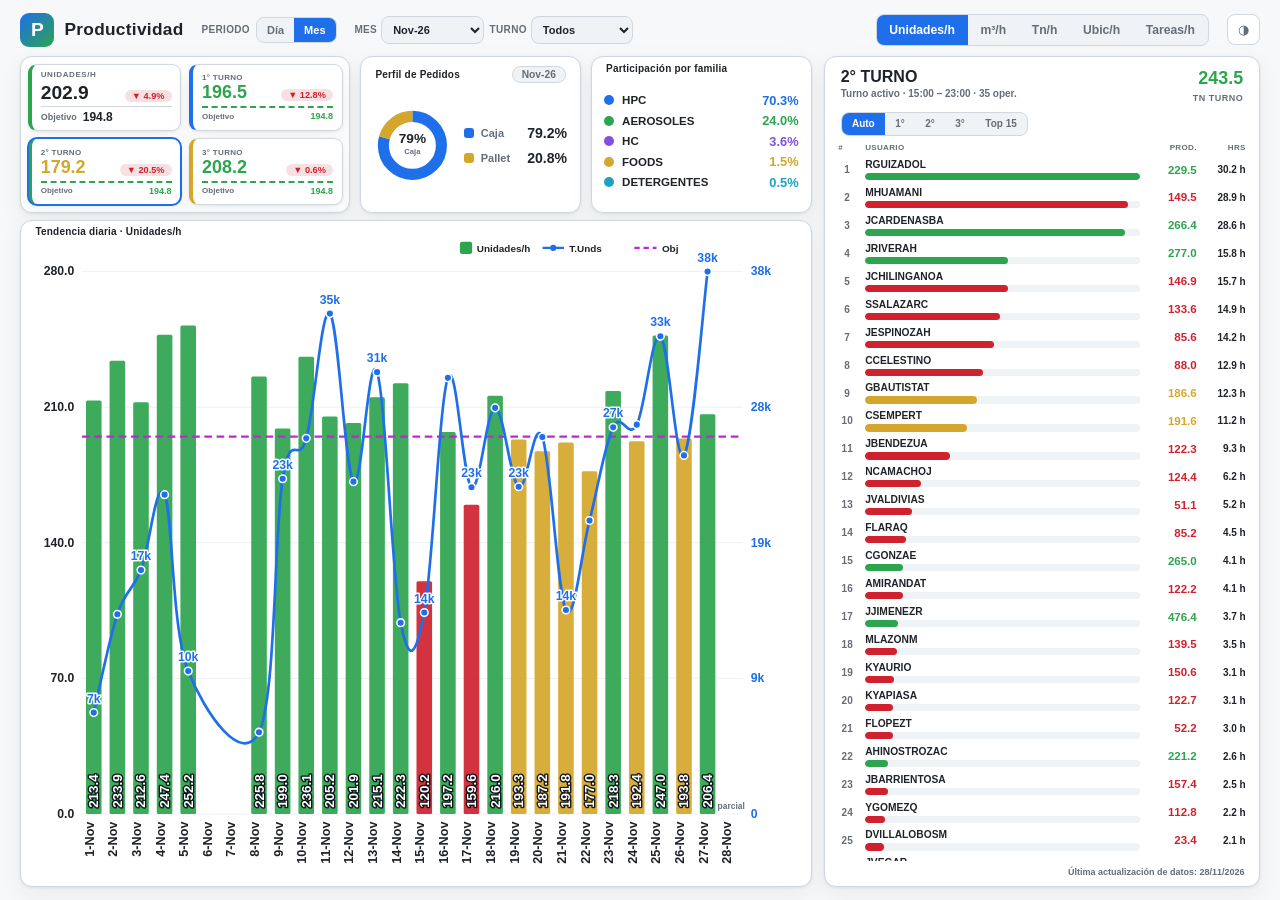
==== commit 0b32e20b: "Refresca productividad W4W" ====
--- a/productividad/waretrack.html
+++ b/productividad/waretrack.html
@@ -301,7 +301,7 @@
 </div>
 
 <script>
-let DATA = window.__EMBED__ || {"meta":{"rango_fechas":["2026-11-01","2026-11-28"],"personas":57,"dias":26,"tareas_total":4597,"tareas_elegibles":4483,"tareas_excepcion":114,"horas_totales":2725.08,"umbral_pallet_cajas_por_ubic":60.0,"modelo_estandar":{"a":11.1067,"b":0.05624,"c":2.605,"r2":0.327,"operarios_eval":57,"tareas_eval":4483,"formula":"t_estandar(min) = a + b*unidades + c*visitas","nota":"100% = promedio de la operacion. Limitacion: sobreestima tareas muy cortas (eficiencias extremas con muchas tareas chicas).","rango_efic_persona":[41.3,9678.8]},"cobertura":{"usuarios_sin_turno":[],"n_usuarios_sin_turno":0,"articulos_sin_factor":[],"n_articulos_sin_factor":0},"flujo":{"lineas_flujo":32982,"lineas_cj":31939,"lineas_pallet":1043,"pallets_completos":1364.0,"cajas_sueltas":569035.0,"cajas_eq_total":741747.0,"pct_pallet":23.3,"cruce_pct":97.5,"n_articulos_sin_factor":0}},"comparativo":{"metodo_jefes_global":{"cajas_hr":255.75,"horas":2725.082,"tareas":4483,"nota":"Forma actual de los jefes: cuenta toda caja por igual (los pallets completos inflan la tasa)."},"metodo_nuevo":{"detalle_pick":{"cajas_hr":174.13,"horas":2335.354,"tareas":3027,"pct_horas":85.7},"pallet_move":{"pallets_hr":5.67,"cajas_hr":744.81,"horas":389.728,"tareas":1456,"pct_horas":14.3},"nota":"Normaliza la unidad de medida (estandar 3PL/WMS): el picking de detalle se mide en cajas/h REAL (sin distorsion de pallets) y el movimiento de pallet en pallets/h (1 pallet = 1 ubicacion)."}},"mix":{"cajas_sueltas":551475.0,"cajas_equiv_pallet":145458.0,"total_equiv":696933.0,"pct_cajas":79.1,"pct_pallets":20.9,"pallets":1265.0},"por_familia":[{"familia":"HPC","cajas_sueltas":387476.0,"cajas":500574.0,"pct":70.3},{"familia":"AEROSOLES","cajas_sueltas":132346.0,"cajas":153605.0,"pct":24.0},{"familia":"HC","cajas_sueltas":20050.0,"cajas":23192.0,"pct":3.6},{"familia":"FOODS","cajas_sueltas":8471.0,"cajas":12484.0,"pct":1.5},{"familia":"DETERGENTES","cajas_sueltas":2940.0,"cajas":5519.0,"pct":0.5},{"familia":"(SIN FAMILIA)","cajas_sueltas":192.0,"cajas":1559.0,"pct":0.0}],"familias":[{"dia":"2026-11-01","turno":"2° TURNO","familia":"HC","cajas_sueltas":370.0,"cajas":442.0},{"dia":"2026-11-01","turno":"3° TURNO","familia":"AEROSOLES","cajas_sueltas":1463.0,"cajas":1463.0},{"dia":"2026-11-01","turno":"3° TURNO","familia":"DETERGENTES","cajas_sueltas":258.0,"cajas":258.0},{"dia":"2026-11-01","turno":"3° TURNO","familia":"FOODS","cajas_sueltas":65.0,"cajas":65.0},{"dia":"2026-11-01","turno":"3° TURNO","familia":"HC","cajas_sueltas":1081.0,"cajas":2617.0},{"dia":"2026-11-01","turno":"3° TURNO","familia":"HPC","cajas_sueltas":3741.0,"cajas":5748.0},{"dia":"2026-11-02","turno":"2° TURNO","familia":"HPC","cajas_sueltas":451.0,"cajas":451.0},{"dia":"2026-11-02","turno":"3° TURNO","familia":"AEROSOLES","cajas_sueltas":4440.0,"cajas":8800.0},{"dia":"2026-11-02","turno":"3° TURNO","familia":"DETERGENTES","cajas_sueltas":149.0,"cajas":479.0},{"dia":"2026-11-02","turno":"3° TURNO","familia":"HC","cajas_sueltas":406.0,"cajas":505.0},{"dia":"2026-11-02","turno":"3° TURNO","familia":"HPC","cajas_sueltas":8317.0,"cajas":11538.0},{"dia":"2026-11-03","turno":"2° TURNO","familia":"AEROSOLES","cajas_sueltas":2026.0,"cajas":2316.0},{"dia":"2026-11-03","turno":"2° TURNO","familia":"HPC","cajas_sueltas":2782.0,"cajas":2867.0},{"dia":"2026-11-03","turno":"3° TURNO","familia":"AEROSOLES","cajas_sueltas":1905.0,"cajas":2010.0},{"dia":"2026-11-03","turno":"3° TURNO","familia":"DETERGENTES","cajas_sueltas":162.0,"cajas":162.0},{"dia":"2026-11-03","turno":"3° TURNO","familia":"FOODS","cajas_sueltas":321.0,"cajas":321.0},{"dia":"2026-11-03","turno":"3° TURNO","familia":"HC","cajas_sueltas":338.0,"cajas":338.0},{"dia":"2026-11-03","turno":"3° TURNO","familia":"HPC","cajas_sueltas":9311.0,"cajas":11498.0},{"dia":"2026-11-04","turno":"2° TURNO","familia":"(SIN FAMILIA)","cajas_sueltas":0.0,"cajas":0.0},{"dia":"2026-11-04","turno":"2° TURNO","familia":"AEROSOLES","cajas_sueltas":911.0,"cajas":911.0},{"dia":"2026-11-04","turno":"2° TURNO","familia":"DETERGENTES","cajas_sueltas":110.0,"cajas":660.0},{"dia":"2026-11-04","turno":"2° TURNO","familia":"HC","cajas_sueltas":116.0,"cajas":116.0},{"dia":"2026-11-04","turno":"2° TURNO","familia":"HPC","cajas_sueltas":3517.0,"cajas":4383.0},{"dia":"2026-11-04","turno":"3° TURNO","familia":"AEROSOLES","cajas_sueltas":2855.0,"cajas":2855.0},{"dia":"2026-11-04","turno":"3° TURNO","familia":"DETERGENTES","cajas_sueltas":115.0,"cajas":115.0},{"dia":"2026-11-04","turno":"3° TURNO","familia":"FOODS","cajas_sueltas":146.0,"cajas":200.0},{"dia":"2026-11-04","turno":"3° TURNO","familia":"HC","cajas_sueltas":413.0,"cajas":413.0},{"dia":"2026-11-04","turno":"3° TURNO","familia":"HPC","cajas_sueltas":13857.0,"cajas":15712.0},{"dia":"2026-11-05","turno":"1° TURNO","familia":"AEROSOLES","cajas_sueltas":425.0,"cajas":425.0},{"dia":"2026-11-05","turno":"1° TURNO","familia":"FOODS","cajas_sueltas":5.0,"cajas":5.0},{"dia":"2026-11-05","turno":"1° TURNO","familia":"HC","cajas_sueltas":3.0,"cajas":3.0},{"dia":"2026-11-05","turno":"1° TURNO","familia":"HPC","cajas_sueltas":2538.0,"cajas":3572.0},{"dia":"2026-11-05","turno":"2° TURNO","familia":"AEROSOLES","cajas_sueltas":2983.0,"cajas":2983.0},{"dia":"2026-11-05","turno":"2° TURNO","familia":"HC","cajas_sueltas":73.0,"cajas":73.0},{"dia":"2026-11-05","turno":"2° TURNO","familia":"HPC","cajas_sueltas":3842.0,"cajas":3927.0},{"dia":"2026-11-08","turno":"3° TURNO","familia":"AEROSOLES","cajas_sueltas":590.0,"cajas":1200.0},{"dia":"2026-11-08","turno":"3° TURNO","familia":"HPC","cajas_sueltas":5007.0,"cajas":12172.0},{"dia":"2026-11-09","turno":"2° TURNO","familia":"AEROSOLES","cajas_sueltas":527.0,"cajas":527.0},{"dia":"2026-11-09","turno":"2° TURNO","familia":"HPC","cajas_sueltas":2058.0,"cajas":2276.0},{"dia":"2026-11-09","turno":"3° TURNO","familia":"AEROSOLES","cajas_sueltas":5489.0,"cajas":8735.0},{"dia":"2026-11-09","turno":"3° TURNO","familia":"DETERGENTES","cajas_sueltas":117.0,"cajas":282.0},{"dia":"2026-11-09","turno":"3° TURNO","familia":"FOODS","cajas_sueltas":208.0,"cajas":394.0},{"dia":"2026-11-09","turno":"3° TURNO","familia":"HC","cajas_sueltas":1091.0,"cajas":1091.0},{"dia":"2026-11-09","turno":"3° TURNO","familia":"HPC","cajas_sueltas":13647.0,"cajas":15963.0},{"dia":"2026-11-10","turno":"1° TURNO","familia":"(SIN FAMILIA)","cajas_sueltas":0.0,"cajas":80.0},{"dia":"2026-11-10","turno":"1° TURNO","familia":"AEROSOLES","cajas_sueltas":778.0,"cajas":778.0},{"dia":"2026-11-10","turno":"1° TURNO","familia":"DETERGENTES","cajas_sueltas":66.0,"cajas":66.0},{"dia":"2026-11-10","turno":"1° TURNO","familia":"FOODS","cajas_sueltas":5.0,"cajas":5.0},{"dia":"2026-11-10","turno":"1° TURNO","familia":"HC","cajas_sueltas":157.0,"cajas":157.0},{"dia":"2026-11-10","turno":"1° TURNO","familia":"HPC","cajas_sueltas":3279.0,"cajas":3848.0},{"dia":"2026-11-10","turno":"2° TURNO","familia":"(SIN FAMILIA)","cajas_sueltas":2.0,"cajas":2.0},{"dia":"2026-11-10","turno":"2° TURNO","familia":"AEROSOLES","cajas_sueltas":0.0,"cajas":290.0},{"dia":"2026-11-10","turno":"2° TURNO","familia":"HPC","cajas_sueltas":1068.0,"cajas":1833.0},{"dia":"2026-11-10","turno":"3° TURNO","familia":"AEROSOLES","cajas_sueltas":4835.0,"cajas":6055.0},{"dia":"2026-11-10","turno":"3° TURNO","familia":"DETERGENTES","cajas_sueltas":92.0,"cajas":367.0},{"dia":"2026-11-10","turno":"3° TURNO","familia":"FOODS","cajas_sueltas":133.0,"cajas":133.0},{"dia":"2026-11-10","turno":"3° TURNO","familia":"HC","cajas_sueltas":418.0,"cajas":451.0},{"dia":"2026-11-10","turno":"3° TURNO","familia":"HPC","cajas_sueltas":15072.0,"cajas":21807.0},{"dia":"2026-11-11","turno":"1° TURNO","familia":"AEROSOLES","cajas_sueltas":1310.0,"cajas":1310.0},{"dia":"2026-11-11","turno":"1° TURNO","familia":"DETERGENTES","cajas_sueltas":41.0,"cajas":41.0},{"dia":"2026-11-11","turno":"1° TURNO","familia":"FOODS","cajas_sueltas":159.0,"cajas":159.0},{"dia":"2026-11-11","turno":"1° TURNO","familia":"HC","cajas_sueltas":239.0,"cajas":239.0},{"dia":"2026-11-11","turno":"1° TURNO","familia":"HPC","cajas_sueltas":7328.0,"cajas":8015.0},{"dia":"2026-11-11","turno":"2° TURNO","familia":"AEROSOLES","cajas_sueltas":293.0,"cajas":293.0},{"dia":"2026-11-11","turno":"2° TURNO","familia":"FOODS","cajas_sueltas":56.0,"cajas":200.0},{"dia":"2026-11-11","turno":"2° TURNO","familia":"HPC","cajas_sueltas":1160.0,"cajas":2459.0},{"dia":"2026-11-11","turno":"3° TURNO","familia":"AEROSOLES","cajas_sueltas":6543.0,"cajas":9913.0},{"dia":"2026-11-11","turno":"3° TURNO","familia":"DETERGENTES","cajas_sueltas":75.0,"cajas":75.0},{"dia":"2026-11-11","turno":"3° TURNO","familia":"FOODS","cajas_sueltas":128.0,"cajas":128.0},{"dia":"2026-11-11","turno":"3° TURNO","familia":"HC","cajas_sueltas":812.0,"cajas":1064.0},{"dia":"2026-11-11","turno":"3° TURNO","familia":"HPC","cajas_sueltas":16387.0,"cajas":19773.0},{"dia":"2026-11-12","turno":"1° TURNO","familia":"AEROSOLES","cajas_sueltas":844.0,"cajas":844.0},{"dia":"2026-11-12","turno":"1° TURNO","familia":"DETERGENTES","cajas_sueltas":18.0,"cajas":18.0},{"dia":"2026-11-12","turno":"1° TURNO","familia":"FOODS","cajas_sueltas":55.0,"cajas":55.0},{"dia":"2026-11-12","turno":"1° TURNO","familia":"HC","cajas_sueltas":31.0,"cajas":31.0},{"dia":"2026-11-12","turno":"1° TURNO","familia":"HPC","cajas_sueltas":2894.0,"cajas":2990.0},{"dia":"2026-11-12","turno":"2° TURNO","familia":"AEROSOLES","cajas_sueltas":911.0,"cajas":911.0},{"dia":"2026-11-12","turno":"2° TURNO","familia":"HPC","cajas_sueltas":1350.0,"cajas":1520.0},{"dia":"2026-11-12","turno":"3° TURNO","familia":"AEROSOLES","cajas_sueltas":2826.0,"cajas":2826.0},{"dia":"2026-11-12","turno":"3° TURNO","familia":"DETERGENTES","cajas_sueltas":136.0,"cajas":356.0},{"dia":"2026-11-12","turno":"3° TURNO","familia":"FOODS","cajas_sueltas":283.0,"cajas":445.0},{"dia":"2026-11-12","turno":"3° TURNO","familia":"HC","cajas_sueltas":378.0,"cajas":378.0},{"dia":"2026-11-12","turno":"3° TURNO","familia":"HPC","cajas_sueltas":13188.0,"cajas":21523.0},{"dia":"2026-11-13","turno":"1° TURNO","familia":"AEROSOLES","cajas_sueltas":1176.0,"cajas":1176.0},{"dia":"2026-11-13","turno":"1° TURNO","familia":"DETERGENTES","cajas_sueltas":15.0,"cajas":15.0},{"dia":"2026-11-13","turno":"1° TURNO","familia":"FOODS","cajas_sueltas":106.0,"cajas":106.0},{"dia":"2026-11-13","turno":"1° TURNO","familia":"HC","cajas_sueltas":225.0,"cajas":225.0},{"dia":"2026-11-13","turno":"1° TURNO","familia":"HPC","cajas_sueltas":5456.0,"cajas":6922.0},{"dia":"2026-11-13","turno":"2° TURNO","familia":"AEROSOLES","cajas_sueltas":418.0,"cajas":708.0},{"dia":"2026-11-13","turno":"2° TURNO","familia":"HPC","cajas_sueltas":1207.0,"cajas":1340.0},{"dia":"2026-11-13","turno":"3° TURNO","familia":"AEROSOLES","cajas_sueltas":6651.0,"cajas":8391.0},{"dia":"2026-11-13","turno":"3° TURNO","familia":"DETERGENTES","cajas_sueltas":50.0,"cajas":50.0},{"dia":"2026-11-13","turno":"3° TURNO","familia":"FOODS","cajas_sueltas":201.0,"cajas":255.0},{"dia":"2026-11-13","turno":"3° TURNO","familia":"HC","cajas_sueltas":740.0,"cajas":885.0},{"dia":"2026-11-13","turno":"3° TURNO","familia":"HPC","cajas_sueltas":14245.0,"cajas":17766.0},{"dia":"2026-11-14","turno":"1° TURNO","familia":"AEROSOLES","cajas_sueltas":2403.0,"cajas":2403.0},{"dia":"2026-11-14","turno":"1° TURNO","familia":"DETERGENTES","cajas_sueltas":22.0,"cajas":22.0},{"dia":"2026-11-14","turno":"1° TURNO","familia":"FOODS","cajas_sueltas":235.0,"cajas":559.0},{"dia":"2026-11-14","turno":"1° TURNO","familia":"HC","cajas_sueltas":196.0,"cajas":196.0},{"dia":"2026-11-14","turno":"1° TURNO","familia":"HPC","cajas_sueltas":9702.0,"cajas":10329.0},{"dia":"2026-11-14","turno":"2° TURNO","familia":"DETERGENTES","cajas_sueltas":5.0,"cajas":5.0},{"dia":"2026-11-14","turno":"2° TURNO","familia":"FOODS","cajas_sueltas":21.0,"cajas":21.0},{"dia":"2026-11-14","turno":"2° TURNO","familia":"HC","cajas_sueltas":2.0,"cajas":2.0},{"dia":"2026-11-14","turno":"2° TURNO","familia":"HPC","cajas_sueltas":628.0,"cajas":724.0},{"dia":"2026-11-15","turno":"2° TURNO","familia":"HPC","cajas_sueltas":958.0,"cajas":1043.0},{"dia":"2026-11-15","turno":"3° TURNO","familia":"AEROSOLES","cajas_sueltas":3655.0,"cajas":3655.0},{"dia":"2026-11-15","turno":"3° TURNO","familia":"DETERGENTES","cajas_sueltas":67.0,"cajas":122.0},{"dia":"2026-11-15","turno":"3° TURNO","familia":"FOODS","cajas_sueltas":815.0,"cajas":1630.0},{"dia":"2026-11-15","turno":"3° TURNO","familia":"HC","cajas_sueltas":577.0,"cajas":677.0},{"dia":"2026-11-15","turno":"3° TURNO","familia":"HPC","cajas_sueltas":7825.0,"cajas":10352.0},{"dia":"2026-11-16","turno":"1° TURNO","familia":"AEROSOLES","cajas_sueltas":3406.0,"cajas":5936.0},{"dia":"2026-11-16","turno":"1° TURNO","familia":"DETERGENTES","cajas_sueltas":13.0,"cajas":13.0},{"dia":"2026-11-16","turno":"1° TURNO","familia":"FOODS","cajas_sueltas":37.0,"cajas":37.0},{"dia":"2026-11-16","turno":"1° TURNO","familia":"HC","cajas_sueltas":262.0,"cajas":328.0},{"dia":"2026-11-16","turno":"1° TURNO","familia":"HPC","cajas_sueltas":6156.0,"cajas":6922.0},{"dia":"2026-11-16","turno":"2° TURNO","familia":"AEROSOLES","cajas_sueltas":586.0,"cajas":586.0},{"dia":"2026-11-16","turno":"2° TURNO","familia":"DETERGENTES","cajas_sueltas":6.0,"cajas":6.0},{"dia":"2026-11-16","turno":"2° TURNO","familia":"FOODS","cajas_sueltas":51.0,"cajas":123.0},{"dia":"2026-11-16","turno":"2° TURNO","familia":"HC","cajas_sueltas":32.0,"cajas":32.0},{"dia":"2026-11-16","turno":"2° TURNO","familia":"HPC","cajas_sueltas":1568.0,"cajas":3824.0},{"dia":"2026-11-16","turno":"3° TURNO","familia":"AEROSOLES","cajas_sueltas":2977.0,"cajas":2977.0},{"dia":"2026-11-16","turno":"3° TURNO","familia":"DETERGENTES","cajas_sueltas":57.0,"cajas":57.0},{"dia":"2026-11-16","turno":"3° TURNO","familia":"FOODS","cajas_sueltas":166.0,"cajas":166.0},{"dia":"2026-11-16","turno":"3° TURNO","familia":"HC","cajas_sueltas":2665.0,"cajas":812.0},{"dia":"2026-11-16","turno":"3° TURNO","familia":"HPC","cajas_sueltas":12070.0,"cajas":18100.0},{"dia":"2026-11-17","turno":"1° TURNO","familia":"(SIN FAMILIA)","cajas_sueltas":2.0,"cajas":440.0},{"dia":"2026-11-17","turno":"1° TURNO","familia":"AEROSOLES","cajas_sueltas":1005.0,"cajas":1585.0},{"dia":"2026-11-17","turno":"1° TURNO","familia":"DETERGENTES","cajas_sueltas":33.0,"cajas":33.0},{"dia":"2026-11-17","turno":"1° TURNO","familia":"FOODS","cajas_sueltas":194.0,"cajas":194.0},{"dia":"2026-11-17","turno":"1° TURNO","familia":"HC","cajas_sueltas":380.0,"cajas":124.0},{"dia":"2026-11-17","turno":"1° TURNO","familia":"HPC","cajas_sueltas":4030.0,"cajas":5408.0},{"dia":"2026-11-17","turno":"2° TURNO","familia":"(SIN FAMILIA)","cajas_sueltas":0.0,"cajas":0.0},{"dia":"2026-11-17","turno":"2° TURNO","familia":"AEROSOLES","cajas_sueltas":440.0,"cajas":440.0},{"dia":"2026-11-17","turno":"2° TURNO","familia":"FOODS","cajas_sueltas":95.0,"cajas":257.0},{"dia":"2026-11-17","turno":"2° TURNO","familia":"HC","cajas_sueltas":16.0,"cajas":16.0},{"dia":"2026-11-17","turno":"2° TURNO","familia":"HPC","cajas_sueltas":3022.0,"cajas":3022.0},{"dia":"2026-11-17","turno":"3° TURNO","familia":"AEROSOLES","cajas_sueltas":2518.0,"cajas":2808.0},{"dia":"2026-11-17","turno":"3° TURNO","familia":"DETERGENTES","cajas_sueltas":149.0,"cajas":204.0},{"dia":"2026-11-17","turno":"3° TURNO","familia":"FOODS","cajas_sueltas":258.0,"cajas":633.0},{"dia":"2026-11-17","turno":"3° TURNO","familia":"HC","cajas_sueltas":620.0,"cajas":689.0},{"dia":"2026-11-17","turno":"3° TURNO","familia":"HPC","cajas_sueltas":9771.0,"cajas":15324.0},{"dia":"2026-11-18","turno":"1° TURNO","familia":"AEROSOLES","cajas_sueltas":1491.0,"cajas":1491.0},{"dia":"2026-11-18","turno":"1° TURNO","familia":"FOODS","cajas_sueltas":30.0,"cajas":30.0},{"dia":"2026-11-18","turno":"1° TURNO","familia":"HC","cajas_sueltas":11.0,"cajas":11.0},{"dia":"2026-11-18","turno":"1° TURNO","familia":"HPC","cajas_sueltas":3838.0,"cajas":4637.0},{"dia":"2026-11-18","turno":"2° TURNO","familia":"AEROSOLES","cajas_sueltas":357.0,"cajas":357.0},{"dia":"2026-11-18","turno":"2° TURNO","familia":"FOODS","cajas_sueltas":47.0,"cajas":47.0},{"dia":"2026-11-18","turno":"2° TURNO","familia":"HC","cajas_sueltas":68.0,"cajas":68.0},{"dia":"2026-11-18","turno":"2° TURNO","familia":"HPC","cajas_sueltas":3015.0,"cajas":3015.0},{"dia":"2026-11-18","turno":"3° TURNO","familia":"AEROSOLES","cajas_sueltas":3510.0,"cajas":3510.0},{"dia":"2026-11-18","turno":"3° TURNO","familia":"DETERGENTES","cajas_sueltas":4.0,"cajas":4.0},{"dia":"2026-11-18","turno":"3° TURNO","familia":"FOODS","cajas_sueltas":321.0,"cajas":627.0},{"dia":"2026-11-18","turno":"3° TURNO","familia":"HC","cajas_sueltas":489.0,"cajas":1197.0},{"dia":"2026-11-18","turno":"3° TURNO","familia":"HPC","cajas_sueltas":14823.0,"cajas":19457.0},{"dia":"2026-11-19","turno":"1° TURNO","familia":"(SIN FAMILIA)","cajas_sueltas":3.0,"cajas":3.0},{"dia":"2026-11-19","turno":"1° TURNO","familia":"AEROSOLES","cajas_sueltas":109.0,"cajas":109.0},{"dia":"2026-11-19","turno":"1° TURNO","familia":"FOODS","cajas_sueltas":50.0,"cajas":80.0},{"dia":"2026-11-19","turno":"1° TURNO","familia":"HC","cajas_sueltas":23.0,"cajas":23.0},{"dia":"2026-11-19","turno":"1° TURNO","familia":"HPC","cajas_sueltas":2011.0,"cajas":2611.0},{"dia":"2026-11-19","turno":"2° TURNO","familia":"AEROSOLES","cajas_sueltas":914.0,"cajas":914.0},{"dia":"2026-11-19","turno":"2° TURNO","familia":"DETERGENTES","cajas_sueltas":5.0,"cajas":5.0},{"dia":"2026-11-19","turno":"2° TURNO","familia":"FOODS","cajas_sueltas":59.0,"cajas":59.0},{"dia":"2026-11-19","turno":"2° TURNO","familia":"HC","cajas_sueltas":40.0,"cajas":40.0},{"dia":"2026-11-19","turno":"2° TURNO","familia":"HPC","cajas_sueltas":3864.0,"cajas":4273.0},{"dia":"2026-11-19","turno":"3° TURNO","familia":"AEROSOLES","cajas_sueltas":4312.0,"cajas":6278.0},{"dia":"2026-11-19","turno":"3° TURNO","familia":"DETERGENTES","cajas_sueltas":140.0,"cajas":140.0},{"dia":"2026-11-19","turno":"3° TURNO","familia":"FOODS","cajas_sueltas":55.0,"cajas":55.0},{"dia":"2026-11-19","turno":"3° TURNO","familia":"HC","cajas_sueltas":905.0,"cajas":1340.0},{"dia":"2026-11-19","turno":"3° TURNO","familia":"HPC","cajas_sueltas":10085.0,"cajas":13545.0},{"dia":"2026-11-20","turno":"1° TURNO","familia":"(SIN FAMILIA)","cajas_sueltas":185.0,"cajas":1034.0},{"dia":"2026-11-20","turno":"1° TURNO","familia":"AEROSOLES","cajas_sueltas":164.0,"cajas":164.0},{"dia":"2026-11-20","turno":"1° TURNO","familia":"FOODS","cajas_sueltas":35.0,"cajas":35.0},{"dia":"2026-11-20","turno":"1° TURNO","familia":"HC","cajas_sueltas":43.0,"cajas":43.0},{"dia":"2026-11-20","turno":"1° TURNO","familia":"HPC","cajas_sueltas":2710.0,"cajas":2988.0},{"dia":"2026-11-20","turno":"2° TURNO","familia":"AEROSOLES","cajas_sueltas":2051.0,"cajas":2051.0},{"dia":"2026-11-20","turno":"2° TURNO","familia":"FOODS","cajas_sueltas":84.0,"cajas":84.0},{"dia":"2026-11-20","turno":"2° TURNO","familia":"HC","cajas_sueltas":69.0,"cajas":69.0},{"dia":"2026-11-20","turno":"2° TURNO","familia":"HPC","cajas_sueltas":5304.0,"cajas":6871.0},{"dia":"2026-11-20","turno":"3° TURNO","familia":"AEROSOLES","cajas_sueltas":3681.0,"cajas":3681.0},{"dia":"2026-11-20","turno":"3° TURNO","familia":"DETERGENTES","cajas_sueltas":5.0,"cajas":5.0},{"dia":"2026-11-20","turno":"3° TURNO","familia":"FOODS","cajas_sueltas":149.0,"cajas":233.0},{"dia":"2026-11-20","turno":"3° TURNO","familia":"HC","cajas_sueltas":347.0,"cajas":492.0},{"dia":"2026-11-20","turno":"3° TURNO","familia":"HPC","cajas_sueltas":11184.0,"cajas":13678.0},{"dia":"2026-11-21","turno":"1° TURNO","familia":"AEROSOLES","cajas_sueltas":3595.0,"cajas":3595.0},{"dia":"2026-11-21","turno":"1° TURNO","familia":"DETERGENTES","cajas_sueltas":95.0,"cajas":95.0},{"dia":"2026-11-21","turno":"1° TURNO","familia":"FOODS","cajas_sueltas":212.0,"cajas":266.0},{"dia":"2026-11-21","turno":"1° TURNO","familia":"HC","cajas_sueltas":713.0,"cajas":779.0},{"dia":"2026-11-21","turno":"1° TURNO","familia":"HPC","cajas_sueltas":9486.0,"cajas":9571.0},{"dia":"2026-11-22","turno":"2° TURNO","familia":"HPC","cajas_sueltas":356.0,"cajas":356.0},{"dia":"2026-11-22","turno":"3° TURNO","familia":"AEROSOLES","cajas_sueltas":5170.0,"cajas":5170.0},{"dia":"2026-11-22","turno":"3° TURNO","familia":"DETERGENTES","cajas_sueltas":87.0,"cajas":142.0},{"dia":"2026-11-22","turno":"3° TURNO","familia":"FOODS","cajas_sueltas":877.0,"cajas":877.0},{"dia":"2026-11-22","turno":"3° TURNO","familia":"HC","cajas_sueltas":890.0,"cajas":1880.0},{"dia":"2026-11-22","turno":"3° TURNO","familia":"HPC","cajas_sueltas":12865.0,"cajas":16614.0},{"dia":"2026-11-23","turno":"1° TURNO","familia":"AEROSOLES","cajas_sueltas":322.0,"cajas":322.0},{"dia":"2026-11-23","turno":"1° TURNO","familia":"FOODS","cajas_sueltas":27.0,"cajas":27.0},{"dia":"2026-11-23","turno":"1° TURNO","familia":"HPC","cajas_sueltas":998.0,"cajas":998.0},{"dia":"2026-11-23","turno":"2° TURNO","familia":"AEROSOLES","cajas_sueltas":1465.0,"cajas":1465.0},{"dia":"2026-11-23","turno":"2° TURNO","familia":"HPC","cajas_sueltas":3168.0,"cajas":3511.0},{"dia":"2026-11-23","turno":"3° TURNO","familia":"AEROSOLES","cajas_sueltas":4987.0,"cajas":6267.0},{"dia":"2026-11-23","turno":"3° TURNO","familia":"DETERGENTES","cajas_sueltas":146.0,"cajas":366.0},{"dia":"2026-11-23","turno":"3° TURNO","familia":"FOODS","cajas_sueltas":387.0,"cajas":603.0},{"dia":"2026-11-23","turno":"3° TURNO","familia":"HC","cajas_sueltas":831.0,"cajas":1159.0},{"dia":"2026-11-23","turno":"3° TURNO","familia":"HPC","cajas_sueltas":14341.0,"cajas":19528.0},{"dia":"2026-11-24","turno":"1° TURNO","familia":"AEROSOLES","cajas_sueltas":1697.0,"cajas":1697.0},{"dia":"2026-11-24","turno":"1° TURNO","familia":"DETERGENTES","cajas_sueltas":98.0,"cajas":153.0},{"dia":"2026-11-24","turno":"1° TURNO","familia":"FOODS","cajas_sueltas":137.0,"cajas":137.0},{"dia":"2026-11-24","turno":"1° TURNO","familia":"HC","cajas_sueltas":432.0,"cajas":531.0},{"dia":"2026-11-24","turno":"1° TURNO","familia":"HPC","cajas_sueltas":4623.0,"cajas":4804.0},{"dia":"2026-11-24","turno":"2° TURNO","familia":"AEROSOLES","cajas_sueltas":11.0,"cajas":11.0},{"dia":"2026-11-24","turno":"2° TURNO","familia":"HPC","cajas_sueltas":601.0,"cajas":601.0},{"dia":"2026-11-24","turno":"3° TURNO","familia":"AEROSOLES","cajas_sueltas":3878.0,"cajas":4838.0},{"dia":"2026-11-24","turno":"3° TURNO","familia":"DETERGENTES","cajas_sueltas":203.0,"cajas":313.0},{"dia":"2026-11-24","turno":"3° TURNO","familia":"FOODS","cajas_sueltas":394.0,"cajas":664.0},{"dia":"2026-11-24","turno":"3° TURNO","familia":"HC","cajas_sueltas":661.0,"cajas":661.0},{"dia":"2026-11-24","turno":"3° TURNO","familia":"HPC","cajas_sueltas":14136.0,"cajas":20155.0},{"dia":"2026-11-25","turno":"1° TURNO","familia":"AEROSOLES","cajas_sueltas":8784.0,"cajas":6130.0},{"dia":"2026-11-25","turno":"1° TURNO","familia":"DETERGENTES","cajas_sueltas":4.0,"cajas":4.0},{"dia":"2026-11-25","turno":"1° TURNO","familia":"FOODS","cajas_sueltas":30.0,"cajas":30.0},{"dia":"2026-11-25","turno":"1° TURNO","familia":"HC","cajas_sueltas":46.0,"cajas":46.0},{"dia":"2026-11-25","turno":"1° TURNO","familia":"HPC","cajas_sueltas":1807.0,"cajas":2613.0},{"dia":"2026-11-25","turno":"2° TURNO","familia":"AEROSOLES","cajas_sueltas":595.0,"cajas":595.0},{"dia":"2026-11-25","turno":"2° TURNO","familia":"FOODS","cajas_sueltas":45.0,"cajas":45.0},{"dia":"2026-11-25","turno":"2° TURNO","familia":"HC","cajas_sueltas":4.0,"cajas":4.0},{"dia":"2026-11-25","turno":"2° TURNO","familia":"HPC","cajas_sueltas":3067.0,"cajas":3067.0},{"dia":"2026-11-25","turno":"3° TURNO","familia":"AEROSOLES","cajas_sueltas":3517.0,"cajas":3913.0},{"dia":"2026-11-25","turno":"3° TURNO","familia":"DETERGENTES","cajas_sueltas":11.0,"cajas":11.0},{"dia":"2026-11-25","turno":"3° TURNO","familia":"FOODS","cajas_sueltas":180.0,"cajas":294.0},{"dia":"2026-11-25","turno":"3° TURNO","familia":"HC","cajas_sueltas":659.0,"cajas":731.0},{"dia":"2026-11-25","turno":"3° TURNO","familia":"HPC","cajas_sueltas":14230.0,"cajas":17453.0},{"dia":"2026-11-26","turno":"1° TURNO","familia":"AEROSOLES","cajas_sueltas":1339.0,"cajas":1339.0},{"dia":"2026-11-26","turno":"1° TURNO","familia":"DETERGENTES","cajas_sueltas":5.0,"cajas":5.0},{"dia":"2026-11-26","turno":"1° TURNO","familia":"FOODS","cajas_sueltas":40.0,"cajas":40.0},{"dia":"2026-11-26","turno":"1° TURNO","familia":"HC","cajas_sueltas":91.0,"cajas":91.0},{"dia":"2026-11-26","turno":"1° TURNO","familia":"HPC","cajas_sueltas":2578.0,"cajas":2764.0},{"dia":"2026-11-26","turno":"2° TURNO","familia":"AEROSOLES","cajas_sueltas":315.0,"cajas":315.0},{"dia":"2026-11-26","turno":"2° TURNO","familia":"DETERGENTES","cajas_sueltas":4.0,"cajas":4.0},{"dia":"2026-11-26","turno":"2° TURNO","familia":"FOODS","cajas_sueltas":12.0,"cajas":12.0},{"dia":"2026-11-26","turno":"2° TURNO","familia":"HC","cajas_sueltas":11.0,"cajas":11.0},{"dia":"2026-11-26","turno":"2° TURNO","familia":"HPC","cajas_sueltas":2092.0,"cajas":9161.0},{"dia":"2026-11-26","turno":"3° TURNO","familia":"AEROSOLES","cajas_sueltas":5633.0,"cajas":5633.0},{"dia":"2026-11-26","turno":"3° TURNO","familia":"DETERGENTES","cajas_sueltas":69.0,"cajas":124.0},{"dia":"2026-11-26","turno":"3° TURNO","familia":"FOODS","cajas_sueltas":358.0,"cajas":679.0},{"dia":"2026-11-26","turno":"3° TURNO","familia":"HC","cajas_sueltas":738.0,"cajas":738.0},{"dia":"2026-11-26","turno":"3° TURNO","familia":"HPC","cajas_sueltas":11423.0,"cajas":13164.0},{"dia":"2026-11-27","turno":"1° TURNO","familia":"AEROSOLES","cajas_sueltas":2580.0,"cajas":2580.0},{"dia":"2026-11-27","turno":"1° TURNO","familia":"DETERGENTES","cajas_sueltas":70.0,"cajas":70.0},{"dia":"2026-11-27","turno":"1° TURNO","familia":"FOODS","cajas_sueltas":470.0,"cajas":740.0},{"dia":"2026-11-27","turno":"1° TURNO","familia":"HC","cajas_sueltas":320.0,"cajas":320.0},{"dia":"2026-11-27","turno":"1° TURNO","familia":"HPC","cajas_sueltas":11590.0,"cajas":11033.0},{"dia":"2026-11-27","turno":"2° TURNO","familia":"AEROSOLES","cajas_sueltas":1377.0,"cajas":1377.0},{"dia":"2026-11-27","turno":"2° TURNO","familia":"HPC","cajas_sueltas":2606.0,"cajas":2909.0},{"dia":"2026-11-27","turno":"3° TURNO","familia":"AEROSOLES","cajas_sueltas":3303.0,"cajas":3693.0},{"dia":"2026-11-27","turno":"3° TURNO","familia":"DETERGENTES","cajas_sueltas":228.0,"cajas":662.0},{"dia":"2026-11-27","turno":"3° TURNO","familia":"FOODS","cajas_sueltas":699.0,"cajas":699.0},{"dia":"2026-11-27","turno":"3° TURNO","familia":"HC","cajas_sueltas":1018.0,"cajas":1054.0},{"dia":"2026-11-27","turno":"3° TURNO","familia":"HPC","cajas_sueltas":12978.0,"cajas":15859.0},{"dia":"2026-11-28","turno":"1° TURNO","familia":"DETERGENTES","cajas_sueltas":10.0,"cajas":10.0},{"dia":"2026-11-28","turno":"1° TURNO","familia":"FOODS","cajas_sueltas":30.0,"cajas":30.0},{"dia":"2026-11-28","turno":"1° TURNO","familia":"HPC","cajas_sueltas":265.0,"cajas":387.0}],"celdas":[{"usuario":"MCARILLO","dia":"2026-11-15","cargo":"OPERARIO ALMACEN UNILEVER","turno":"3° TURNO","horas":15.988,"tareas":4,"cajas":1076.0,"cajas_sueltas":1076.0,"pallets":0.0,"unidades_productivas":1076.0,"volumen_m3":7.089,"peso_tn":3.046,"ubicaciones":39.0,"detalle":39.0,"t_std_min":206.54,"t_real_min":959.28,"efic":21.5},{"usuario":"SSALAZARC","dia":"2026-11-23","cargo":"(SIN CARGO)","turno":"2° TURNO","horas":14.883,"tareas":15,"cajas":2072.0,"cajas_sueltas":1987.0,"pallets":1.0,"unidades_productivas":1988.0,"volumen_m3":17.824,"peso_tn":8.064,"ubicaciones":74.0,"detalle":75.0,"t_std_min":475.9,"t_real_min":892.95,"efic":53.3},{"usuario":"JESPINOZAH","dia":"2026-11-09","cargo":"OPERARIO ALMACEN UNILEVER","turno":"2° TURNO","horas":14.184,"tareas":13,"cajas":1507.0,"cajas_sueltas":1211.0,"pallets":3.0,"unidades_productivas":1214.0,"volumen_m3":15.31,"peso_tn":7.531,"ubicaciones":71.0,"detalle":73.0,"t_std_min":414.1,"t_real_min":851.07,"efic":48.7},{"usuario":"MHUAMANI","dia":"2026-11-11","cargo":"OPERARIO ALMACEN UNILEVER","turno":"2° TURNO","horas":13.264,"tareas":7,"cajas":1264.0,"cajas_sueltas":1264.0,"pallets":0.0,"unidades_productivas":1264.0,"volumen_m3":8.02,"peso_tn":3.522,"ubicaciones":92.0,"detalle":95.0,"t_std_min":388.49,"t_real_min":795.83,"efic":48.8},{"usuario":"CCELESTINO","dia":"2026-11-09","cargo":"(SIN CARGO)","turno":"2° TURNO","horas":12.927,"tareas":9,"cajas":1211.0,"cajas_sueltas":1136.0,"pallets":1.0,"unidades_productivas":1137.0,"volumen_m3":11.761,"peso_tn":5.488,"ubicaciones":40.0,"detalle":43.0,"t_std_min":272.27,"t_real_min":775.62,"efic":35.1},{"usuario":"MICHPASA","dia":"2026-11-19","cargo":"OPERARIO ALMACEN UNILEVER","turno":"3° TURNO","horas":12.642,"tareas":14,"cajas":1743.0,"cajas_sueltas":1329.0,"pallets":6.0,"unidades_productivas":1335.0,"volumen_m3":19.511,"peso_tn":6.736,"ubicaciones":67.0,"detalle":78.0,"t_std_min":428.06,"t_real_min":758.5,"efic":56.4},{"usuario":"JSULCAS","dia":"2026-11-13","cargo":"OPERARIO ALMACEN UNILEVER","turno":"1° TURNO","horas":12.148,"tareas":7,"cajas":1217.0,"cajas_sueltas":1217.0,"pallets":0.0,"unidades_productivas":1217.0,"volumen_m3":10.193,"peso_tn":4.723,"ubicaciones":84.0,"detalle":86.0,"t_std_min":365.01,"t_real_min":728.9,"efic":50.1},{"usuario":"MICHPASA","dia":"2026-11-13","cargo":"OPERARIO ALMACEN UNILEVER","turno":"3° TURNO","horas":11.912,"tareas":20,"cajas":2013.0,"cajas_sueltas":2013.0,"pallets":0.0,"unidades_productivas":2013.0,"volumen_m3":20.25,"peso_tn":9.015,"ubicaciones":97.0,"detalle":102.0,"t_std_min":588.03,"t_real_min":714.72,"efic":82.3},{"usuario":"JCARDENASBA","dia":"2026-11-14","cargo":"(SIN CARGO)","turno":"1° TURNO","horas":11.695,"tareas":9,"cajas":1710.0,"cajas_sueltas":1710.0,"pallets":0.0,"unidades_productivas":1710.0,"volumen_m3":11.408,"peso_tn":4.633,"ubicaciones":123.0,"detalle":124.0,"t_std_min":516.55,"t_real_min":701.72,"efic":73.6},{"usuario":"JSULCAS","dia":"2026-11-12","cargo":"OPERARIO ALMACEN UNILEVER","turno":"1° TURNO","horas":11.503,"tareas":6,"cajas":1140.0,"cajas_sueltas":1044.0,"pallets":1.0,"unidades_productivas":1045.0,"volumen_m3":9.981,"peso_tn":4.243,"ubicaciones":106.0,"detalle":108.0,"t_std_min":406.88,"t_real_min":690.17,"efic":59.0},{"usuario":"IDELGADOJ","dia":"2026-11-15","cargo":"OPERARIO ALMACEN UNILEVER","turno":"3° TURNO","horas":11.476,"tareas":20,"cajas":2644.0,"cajas_sueltas":2054.0,"pallets":8.0,"unidades_productivas":2062.0,"volumen_m3":25.51,"peso_tn":10.733,"ubicaciones":104.0,"detalle":124.0,"t_std_min":641.75,"t_real_min":688.57,"efic":93.2},{"usuario":"JCHILINGANOA","dia":"2026-11-11","cargo":"OPERARIO ALMACEN UNILEVER","turno":"1° TURNO","horas":11.381,"tareas":8,"cajas":1294.0,"cajas_sueltas":1017.0,"pallets":2.0,"unidades_productivas":1019.0,"volumen_m3":10.015,"peso_tn":4.558,"ubicaciones":57.0,"detalle":59.0,"t_std_min":310.11,"t_real_min":682.87,"efic":45.4},{"usuario":"AADRIANOM","dia":"2026-11-20","cargo":"(SIN CARGO)","turno":"3° TURNO","horas":11.146,"tareas":14,"cajas":2235.0,"cajas_sueltas":1773.0,"pallets":3.0,"unidades_productivas":1776.0,"volumen_m3":19.252,"peso_tn":7.931,"ubicaciones":77.0,"detalle":81.0,"t_std_min":481.78,"t_real_min":668.73,"efic":72.0},{"usuario":"IDELGADOJ","dia":"2026-11-16","cargo":"OPERARIO ALMACEN UNILEVER","turno":"3° TURNO","horas":10.921,"tareas":15,"cajas":3687.0,"cajas_sueltas":3256.0,"pallets":3.0,"unidades_productivas":3259.0,"volumen_m3":21.875,"peso_tn":9.003,"ubicaciones":146.0,"detalle":148.0,"t_std_min":754.29,"t_real_min":655.28,"efic":115.1},{"usuario":"IDELGADOJ","dia":"2026-11-19","cargo":"OPERARIO ALMACEN UNILEVER","turno":"3° TURNO","horas":10.795,"tareas":13,"cajas":2225.0,"cajas_sueltas":1970.0,"pallets":3.0,"unidades_productivas":1973.0,"volumen_m3":20.817,"peso_tn":10.262,"ubicaciones":98.0,"detalle":109.0,"t_std_min":524.81,"t_real_min":647.68,"efic":81.0},{"usuario":"JSANTAMARIA","dia":"2026-11-11","cargo":"OPERARIO SISTEMAS UNILEVER","turno":"1° TURNO","horas":10.508,"tareas":21,"cajas":2339.0,"cajas_sueltas":2231.0,"pallets":1.0,"unidades_productivas":2232.0,"volumen_m3":24.671,"peso_tn":10.474,"ubicaciones":151.0,"detalle":153.0,"t_std_min":758.14,"t_real_min":630.5,"efic":120.2},{"usuario":"JCHILINGANOA","dia":"2026-11-20","cargo":"OPERARIO ALMACEN UNILEVER","turno":"2° TURNO","horas":10.09,"tareas":7,"cajas":1274.0,"cajas_sueltas":1184.0,"pallets":1.0,"unidades_productivas":1185.0,"volumen_m3":11.37,"peso_tn":4.711,"ubicaciones":53.0,"detalle":62.0,"t_std_min":287.46,"t_real_min":605.38,"efic":47.5},{"usuario":"IDELGADOJ","dia":"2026-11-27","cargo":"OPERARIO ALMACEN UNILEVER","turno":"3° TURNO","horas":9.972,"tareas":13,"cajas":2157.0,"cajas_sueltas":1682.0,"pallets":6.0,"unidades_productivas":1688.0,"volumen_m3":16.827,"peso_tn":7.662,"ubicaciones":77.0,"detalle":86.0,"t_std_min":466.28,"t_real_min":598.32,"efic":77.9},{"usuario":"CCASTRO","dia":"2026-11-11","cargo":"OPERARIO SISTEMAS UNILEVER","turno":"3° TURNO","horas":9.965,"tareas":15,"cajas":2443.0,"cajas_sueltas":2083.0,"pallets":4.0,"unidades_productivas":2087.0,"volumen_m3":21.967,"peso_tn":9.06,"ubicaciones":70.0,"detalle":70.0,"t_std_min":486.34,"t_real_min":597.92,"efic":81.3},{"usuario":"OHUAYTAL","dia":"2026-11-18","cargo":"OPERARIO ALMACEN UNILEVER","turno":"1° TURNO","horas":9.938,"tareas":5,"cajas":553.0,"cajas_sueltas":553.0,"pallets":0.0,"unidades_productivas":553.0,"volumen_m3":6.236,"peso_tn":3.178,"ubicaciones":26.0,"detalle":26.0,"t_std_min":154.36,"t_real_min":596.25,"efic":25.9},{"usuario":"JCHAVARRIM","dia":"2026-11-22","cargo":"OPERARIO ALMACEN UNILEVER","turno":"3° TURNO","horas":9.907,"tareas":13,"cajas":1602.0,"cajas_sueltas":1602.0,"pallets":0.0,"unidades_productivas":1602.0,"volumen_m3":14.976,"peso_tn":6.807,"ubicaciones":97.0,"detalle":98.0,"t_std_min":487.17,"t_real_min":594.4,"efic":82.0},{"usuario":"IDELGADOJ","dia":"2026-11-04","cargo":"OPERARIO ALMACEN UNILEVER","turno":"3° TURNO","horas":9.809,"tareas":16,"cajas":2502.0,"cajas_sueltas":2446.0,"pallets":1.0,"unidades_productivas":2447.0,"volumen_m3":21.349,"peso_tn":8.626,"ubicaciones":102.0,"detalle":105.0,"t_std_min":584.13,"t_real_min":588.57,"efic":99.2},{"usuario":"MHUAMANI","dia":"2026-11-26","cargo":"OPERARIO ALMACEN UNILEVER","turno":"3° TURNO","horas":9.531,"tareas":10,"cajas":1845.0,"cajas_sueltas":1845.0,"pallets":0.0,"unidades_productivas":1845.0,"volumen_m3":15.775,"peso_tn":6.974,"ubicaciones":94.0,"detalle":99.0,"t_std_min":459.7,"t_real_min":571.85,"efic":80.4},{"usuario":"MICHPASA","dia":"2026-11-23","cargo":"OPERARIO ALMACEN UNILEVER","turno":"3° TURNO","horas":9.522,"tareas":7,"cajas":1805.0,"cajas_sueltas":1805.0,"pallets":0.0,"unidades_productivas":1805.0,"volumen_m3":12.001,"peso_tn":5.283,"ubicaciones":95.0,"detalle":95.0,"t_std_min":426.74,"t_real_min":571.3,"efic":74.7},{"usuario":"CJAIMEH","dia":"2026-11-17","cargo":"OPERARIO ALMACEN UNILEVER","turno":"3° TURNO","horas":9.447,"tareas":9,"cajas":2273.0,"cajas_sueltas":2165.0,"pallets":1.0,"unidades_productivas":2166.0,"volumen_m3":14.706,"peso_tn":5.983,"ubicaciones":82.0,"detalle":164.0,"t_std_min":441.4,"t_real_min":566.8,"efic":77.9},{"usuario":"JCARDENASBA","dia":"2026-11-20","cargo":"(SIN CARGO)","turno":"2° TURNO","horas":9.409,"tareas":11,"cajas":1800.0,"cajas_sueltas":1800.0,"pallets":0.0,"unidades_productivas":1800.0,"volumen_m3":15.664,"peso_tn":5.986,"ubicaciones":101.0,"detalle":103.0,"t_std_min":486.51,"t_real_min":564.57,"efic":86.2},{"usuario":"NCAMACHOJ","dia":"2026-11-15","cargo":"OPERARIO ALMACEN UNILEVER","turno":"3° TURNO","horas":9.364,"tareas":1,"cajas":232.0,"cajas_sueltas":232.0,"pallets":0.0,"unidades_productivas":232.0,"volumen_m3":1.687,"peso_tn":0.882,"ubicaciones":9.0,"detalle":9.0,"t_std_min":47.6,"t_real_min":561.85,"efic":8.5},{"usuario":"JBENDEZUA","dia":"2026-11-26","cargo":"OPERARIO ALMACEN UNILEVER","turno":"2° TURNO","horas":9.336,"tareas":48,"cajas":6425.0,"cajas_sueltas":1100.0,"pallets":42.0,"unidades_productivas":1142.0,"volumen_m3":68.568,"peso_tn":22.983,"ubicaciones":103.0,"detalle":104.0,"t_std_min":1162.78,"t_real_min":560.18,"efic":207.6},{"usuario":"CJAIMEH","dia":"2026-11-03","cargo":"OPERARIO ALMACEN UNILEVER","turno":"3° TURNO","horas":9.304,"tareas":10,"cajas":1103.0,"cajas_sueltas":1103.0,"pallets":0.0,"unidades_productivas":1103.0,"volumen_m3":9.224,"peso_tn":3.173,"ubicaciones":71.0,"detalle":71.0,"t_std_min":358.05,"t_real_min":558.23,"efic":64.1},{"usuario":"JCONTRERASC","dia":"2026-11-10","cargo":"(SIN CARGO)","turno":"3° TURNO","horas":9.194,"tareas":15,"cajas":2347.0,"cajas_sueltas":2011.0,"pallets":4.0,"unidades_productivas":2015.0,"volumen_m3":20.964,"peso_tn":9.501,"ubicaciones":83.0,"detalle":87.0,"t_std_min":514.81,"t_real_min":551.63,"efic":93.3},{"usuario":"AADRIANOM","dia":"2026-11-27","cargo":"(SIN CARGO)","turno":"3° TURNO","horas":9.169,"tareas":10,"cajas":1871.0,"cajas_sueltas":1580.0,"pallets":4.0,"unidades_productivas":1584.0,"volumen_m3":14.817,"peso_tn":6.792,"ubicaciones":64.0,"detalle":68.0,"t_std_min":383.01,"t_real_min":550.13,"efic":69.6},{"usuario":"JGARCIAV","dia":"2026-11-23","cargo":"(SIN CARGO)","turno":"3° TURNO","horas":9.137,"tareas":14,"cajas":1916.0,"cajas_sueltas":1916.0,"pallets":0.0,"unidades_productivas":1916.0,"volumen_m3":15.362,"peso_tn":6.496,"ubicaciones":70.0,"detalle":71.0,"t_std_min":445.6,"t_real_min":548.2,"efic":81.3},{"usuario":"MLAZONM","dia":"2026-11-18","cargo":"OPERARIO ALMACEN UNILEVER","turno":"1° TURNO","horas":9.078,"tareas":5,"cajas":816.0,"cajas_sueltas":816.0,"pallets":0.0,"unidades_productivas":816.0,"volumen_m3":8.291,"peso_tn":4.301,"ubicaciones":44.0,"detalle":50.0,"t_std_min":216.05,"t_real_min":544.67,"efic":39.7},{"usuario":"JCHAVARRIM","dia":"2026-11-18","cargo":"OPERARIO ALMACEN UNILEVER","turno":"3° TURNO","horas":9.042,"tareas":13,"cajas":1936.0,"cajas_sueltas":1861.0,"pallets":1.0,"unidades_productivas":1862.0,"volumen_m3":18.436,"peso_tn":8.517,"ubicaciones":96.0,"detalle":96.0,"t_std_min":503.35,"t_real_min":542.52,"efic":92.8},{"usuario":"CSEMPERT","dia":"2026-11-14","cargo":"OPERARIO ALMACEN UNILEVER","turno":"1° TURNO","horas":8.946,"tareas":10,"cajas":1693.0,"cajas_sueltas":1597.0,"pallets":1.0,"unidades_productivas":1598.0,"volumen_m3":14.885,"peso_tn":6.06,"ubicaciones":120.0,"detalle":124.0,"t_std_min":518.88,"t_real_min":536.77,"efic":96.7},{"usuario":"MBELLIDOO","dia":"2026-11-27","cargo":"OPERARIO ALMACEN UNILEVER","turno":"3° TURNO","horas":8.945,"tareas":17,"cajas":1564.0,"cajas_sueltas":1564.0,"pallets":0.0,"unidades_productivas":1564.0,"volumen_m3":22.219,"peso_tn":9.924,"ubicaciones":76.0,"detalle":77.0,"t_std_min":474.75,"t_real_min":536.68,"efic":88.5},{"usuario":"CCASTRO","dia":"2026-11-04","cargo":"OPERARIO SISTEMAS UNILEVER","turno":"3° TURNO","horas":8.891,"tareas":11,"cajas":2697.0,"cajas_sueltas":2419.0,"pallets":3.0,"unidades_productivas":2422.0,"volumen_m3":16.059,"peso_tn":6.596,"ubicaciones":141.0,"detalle":150.0,"t_std_min":641.16,"t_real_min":533.45,"efic":120.2},{"usuario":"SSALAZARC","dia":"2026-11-20","cargo":"(SIN CARGO)","turno":"3° TURNO","horas":8.866,"tareas":11,"cajas":1835.0,"cajas_sueltas":1665.0,"pallets":2.0,"unidades_productivas":1667.0,"volumen_m3":17.848,"peso_tn":7.824,"ubicaciones":95.0,"detalle":96.0,"t_std_min":472.85,"t_real_min":531.93,"efic":88.9},{"usuario":"IDELGADOJ","dia":"2026-11-26","cargo":"OPERARIO ALMACEN UNILEVER","turno":"3° TURNO","horas":8.86,"tareas":9,"cajas":2335.0,"cajas_sueltas":2335.0,"pallets":0.0,"unidades_productivas":2335.0,"volumen_m3":14.481,"peso_tn":6.427,"ubicaciones":90.0,"detalle":95.0,"t_std_min":465.73,"t_real_min":531.62,"efic":87.6},{"usuario":"MHUAMANI","dia":"2026-11-27","cargo":"OPERARIO ALMACEN UNILEVER","turno":"3° TURNO","horas":8.81,"tareas":11,"cajas":1230.0,"cajas_sueltas":970.0,"pallets":3.0,"unidades_productivas":973.0,"volumen_m3":17.542,"peso_tn":8.073,"ubicaciones":55.0,"detalle":55.0,"t_std_min":334.62,"t_real_min":528.62,"efic":63.3},{"usuario":"MCARILLO","dia":"2026-11-17","cargo":"OPERARIO ALMACEN UNILEVER","turno":"1° TURNO","horas":8.779,"tareas":11,"cajas":1319.0,"cajas_sueltas":1211.0,"pallets":2.0,"unidades_productivas":1213.0,"volumen_m3":14.677,"peso_tn":6.028,"ubicaciones":113.0,"detalle":113.0,"t_std_min":490.72,"t_real_min":526.73,"efic":93.2},{"usuario":"JCONTRERASC","dia":"2026-11-16","cargo":"(SIN CARGO)","turno":"3° TURNO","horas":8.775,"tareas":11,"cajas":1365.0,"cajas_sueltas":1365.0,"pallets":0.0,"unidades_productivas":1365.0,"volumen_m3":12.606,"peso_tn":5.776,"ubicaciones":83.0,"detalle":83.0,"t_std_min":415.16,"t_real_min":526.5,"efic":78.9},{"usuario":"MCARILLO","dia":"2026-11-20","cargo":"OPERARIO ALMACEN UNILEVER","turno":"1° TURNO","horas":8.748,"tareas":11,"cajas":1704.0,"cajas_sueltas":1704.0,"pallets":0.0,"unidades_productivas":1704.0,"volumen_m3":13.942,"peso_tn":6.399,"ubicaciones":67.0,"detalle":67.0,"t_std_min":392.54,"t_real_min":524.85,"efic":74.8},{"usuario":"MCARILLO","dia":"2026-11-18","cargo":"OPERARIO ALMACEN UNILEVER","turno":"1° TURNO","horas":8.737,"tareas":9,"cajas":1593.0,"cajas_sueltas":1437.0,"pallets":2.0,"unidades_productivas":1439.0,"volumen_m3":15.748,"peso_tn":7.294,"ubicaciones":71.0,"detalle":74.0,"t_std_min":374.51,"t_real_min":524.23,"efic":71.4},{"usuario":"CJAIMEH","dia":"2026-11-27","cargo":"OPERARIO ALMACEN UNILEVER","turno":"3° TURNO","horas":8.679,"tareas":23,"cajas":2481.0,"cajas_sueltas":1088.0,"pallets":17.0,"unidades_productivas":1105.0,"volumen_m3":34.328,"peso_tn":16.16,"ubicaciones":49.0,"detalle":49.0,"t_std_min":522.63,"t_real_min":520.77,"efic":100.4},{"usuario":"AMIRANDAT","dia":"2026-11-13","cargo":"OPERARIO ALMACEN UNILEVER","turno":"1° TURNO","horas":8.65,"tareas":21,"cajas":2832.0,"cajas_sueltas":1451.0,"pallets":15.0,"unidades_productivas":1466.0,"volumen_m3":35.378,"peso_tn":16.259,"ubicaciones":78.0,"detalle":78.0,"t_std_min":595.7,"t_real_min":519.02,"efic":114.8},{"usuario":"JCONTRERASC","dia":"2026-11-17","cargo":"(SIN CARGO)","turno":"3° TURNO","horas":8.562,"tareas":11,"cajas":1068.0,"cajas_sueltas":1068.0,"pallets":0.0,"unidades_productivas":1068.0,"volumen_m3":11.119,"peso_tn":4.886,"ubicaciones":107.0,"detalle":166.0,"t_std_min":460.97,"t_real_min":513.7,"efic":89.7},{"usuario":"CCASTRO","dia":"2026-11-12","cargo":"OPERARIO SISTEMAS UNILEVER","turno":"3° TURNO","horas":8.555,"tareas":15,"cajas":1753.0,"cajas_sueltas":1310.0,"pallets":6.0,"unidades_productivas":1316.0,"volumen_m3":19.332,"peso_tn":8.796,"ubicaciones":87.0,"detalle":88.0,"t_std_min":491.82,"t_real_min":513.3,"efic":95.8},{"usuario":"JCHAVARRIM","dia":"2026-11-17","cargo":"OPERARIO ALMACEN UNILEVER","turno":"3° TURNO","horas":8.539,"tareas":17,"cajas":1277.0,"cajas_sueltas":1222.0,"pallets":1.0,"unidades_productivas":1223.0,"volumen_m3":13.956,"peso_tn":6.236,"ubicaciones":93.0,"detalle":130.0,"t_std_min":502.9,"t_real_min":512.32,"efic":98.2},{"usuario":"MHUAMANI","dia":"2026-11-05","cargo":"OPERARIO ALMACEN UNILEVER","turno":"2° TURNO","horas":8.41,"tareas":11,"cajas":1899.0,"cajas_sueltas":1899.0,"pallets":0.0,"unidades_productivas":1899.0,"volumen_m3":14.633,"peso_tn":6.773,"ubicaciones":108.0,"detalle":136.0,"t_std_min":510.31,"t_real_min":504.58,"efic":101.1},{"usuario":"CCASTRO","dia":"2026-11-09","cargo":"OPERARIO SISTEMAS UNILEVER","turno":"3° TURNO","horas":8.388,"tareas":11,"cajas":1675.0,"cajas_sueltas":1537.0,"pallets":3.0,"unidades_productivas":1540.0,"volumen_m3":15.938,"peso_tn":7.189,"ubicaciones":82.0,"detalle":87.0,"t_std_min":429.99,"t_real_min":503.3,"efic":85.4},{"usuario":"IDELGADOJ","dia":"2026-11-11","cargo":"OPERARIO ALMACEN UNILEVER","turno":"3° TURNO","horas":8.303,"tareas":14,"cajas":1521.0,"cajas_sueltas":1521.0,"pallets":0.0,"unidades_productivas":1521.0,"volumen_m3":14.563,"peso_tn":6.572,"ubicaciones":68.0,"detalle":68.0,"t_std_min":418.17,"t_real_min":498.2,"efic":83.9},{"usuario":"IDELGADOJ","dia":"2026-11-20","cargo":"OPERARIO ALMACEN UNILEVER","turno":"3° TURNO","horas":8.284,"tareas":12,"cajas":1716.0,"cajas_sueltas":1641.0,"pallets":1.0,"unidades_productivas":1642.0,"volumen_m3":16.544,"peso_tn":7.22,"ubicaciones":94.0,"detalle":103.0,"t_std_min":474.66,"t_real_min":497.03,"efic":95.5},{"usuario":"MCARILLO","dia":"2026-11-16","cargo":"OPERARIO ALMACEN UNILEVER","turno":"1° TURNO","horas":8.269,"tareas":15,"cajas":1580.0,"cajas_sueltas":1256.0,"pallets":3.0,"unidades_productivas":1259.0,"volumen_m3":12.562,"peso_tn":5.181,"ubicaciones":101.0,"detalle":101.0,"t_std_min":518.56,"t_real_min":496.17,"efic":104.5},{"usuario":"RGUIZADOL","dia":"2026-11-15","cargo":"OPERARIO ALMACEN UNILEVER","turno":"3° TURNO","horas":8.233,"tareas":1,"cajas":153.0,"cajas_sueltas":153.0,"pallets":0.0,"unidades_productivas":153.0,"volumen_m3":1.782,"peso_tn":0.929,"ubicaciones":4.0,"detalle":4.0,"t_std_min":30.13,"t_real_min":494.0,"efic":6.1},{"usuario":"JESPINOZAH","dia":"2026-11-19","cargo":"OPERARIO ALMACEN UNILEVER","turno":"3° TURNO","horas":8.119,"tareas":15,"cajas":2174.0,"cajas_sueltas":1611.0,"pallets":2.0,"unidades_productivas":1613.0,"volumen_m3":18.859,"peso_tn":8.473,"ubicaciones":84.0,"detalle":96.0,"t_std_min":507.69,"t_real_min":487.17,"efic":104.2},{"usuario":"CJAIMEH","dia":"2026-11-19","cargo":"OPERARIO ALMACEN UNILEVER","turno":"3° TURNO","horas":8.104,"tareas":11,"cajas":2583.0,"cajas_sueltas":2583.0,"pallets":0.0,"unidades_productivas":2583.0,"volumen_m3":15.687,"peso_tn":6.671,"ubicaciones":71.0,"detalle":77.0,"t_std_min":452.4,"t_real_min":486.25,"efic":93.0},{"usuario":"CJAIMEH","dia":"2026-11-15","cargo":"OPERARIO ALMACEN UNILEVER","turno":"3° TURNO","horas":8.061,"tareas":12,"cajas":1497.0,"cajas_sueltas":1072.0,"pallets":5.0,"unidades_productivas":1077.0,"volumen_m3":17.854,"peso_tn":8.189,"ubicaciones":74.0,"detalle":104.0,"t_std_min":410.24,"t_real_min":483.63,"efic":84.8},{"usuario":"SSALAZARC","dia":"2026-11-27","cargo":"(SIN CARGO)","turno":"3° TURNO","horas":8.056,"tareas":9,"cajas":1775.0,"cajas_sueltas":1605.0,"pallets":2.0,"unidades_productivas":1607.0,"volumen_m3":14.121,"peso_tn":6.381,"ubicaciones":79.0,"detalle":79.0,"t_std_min":405.58,"t_real_min":483.37,"efic":83.9},{"usuario":"JCONTRERASC","dia":"2026-11-13","cargo":"(SIN CARGO)","turno":"3° TURNO","horas":8.045,"tareas":12,"cajas":1956.0,"cajas_sueltas":1956.0,"pallets":0.0,"unidades_productivas":1956.0,"volumen_m3":14.323,"peso_tn":6.287,"ubicaciones":61.0,"detalle":61.0,"t_std_min":402.19,"t_real_min":482.7,"efic":83.3},{"usuario":"CCELESTINO","dia":"2026-11-20","cargo":"(SIN CARGO)","turno":"3° TURNO","horas":8.026,"tareas":5,"cajas":1116.0,"cajas_sueltas":1116.0,"pallets":0.0,"unidades_productivas":1116.0,"volumen_m3":7.448,"peso_tn":2.768,"ubicaciones":57.0,"detalle":57.0,"t_std_min":266.78,"t_real_min":481.58,"efic":55.4},{"usuario":"CCELESTINO","dia":"2026-11-11","cargo":"(SIN CARGO)","turno":"3° TURNO","horas":8.001,"tareas":6,"cajas":1506.0,"cajas_sueltas":1470.0,"pallets":1.0,"unidades_productivas":1471.0,"volumen_m3":8.419,"peso_tn":3.236,"ubicaciones":28.0,"detalle":28.0,"t_std_min":224.28,"t_real_min":480.05,"efic":46.7},{"usuario":"EGUTIERREZA","dia":"2026-11-03","cargo":"OPERARIO ALMACEN UNILEVER","turno":"3° TURNO","horas":7.965,"tareas":5,"cajas":1367.0,"cajas_sueltas":1367.0,"pallets":0.0,"unidades_productivas":1367.0,"volumen_m3":7.303,"peso_tn":2.729,"ubicaciones":125.0,"detalle":128.0,"t_std_min":458.04,"t_real_min":477.92,"efic":95.8},{"usuario":"JBARRIENTOSA","dia":"2026-11-11","cargo":"OPERARIO ALMACEN UNILEVER","turno":"3° TURNO","horas":7.949,"tareas":7,"cajas":1789.0,"cajas_sueltas":1285.0,"pallets":1.0,"unidades_productivas":1286.0,"volumen_m3":10.142,"peso_tn":4.262,"ubicaciones":52.0,"detalle":52.0,"t_std_min":313.82,"t_real_min":476.92,"efic":65.8},{"usuario":"CCELESTINO","dia":"2026-11-16","cargo":"(SIN CARGO)","turno":"3° TURNO","horas":7.934,"tareas":6,"cajas":581.0,"cajas_sueltas":581.0,"pallets":0.0,"unidades_productivas":581.0,"volumen_m3":6.701,"peso_tn":3.089,"ubicaciones":49.0,"detalle":50.0,"t_std_min":226.96,"t_real_min":476.07,"efic":47.7},{"usuario":"IDELGADOJ","dia":"2026-11-09","cargo":"OPERARIO ALMACEN UNILEVER","turno":"3° TURNO","horas":7.924,"tareas":15,"cajas":2019.0,"cajas_sueltas":1821.0,"pallets":1.0,"unidades_productivas":1822.0,"volumen_m3":18.526,"peso_tn":8.231,"ubicaciones":96.0,"detalle":99.0,"t_std_min":530.23,"t_real_min":475.43,"efic":111.5},{"usuario":"JBARRIENTOSA","dia":"2026-11-10","cargo":"OPERARIO ALMACEN UNILEVER","turno":"3° TURNO","horas":7.922,"tareas":7,"cajas":1382.0,"cajas_sueltas":1382.0,"pallets":0.0,"unidades_productivas":1382.0,"volumen_m3":10.314,"peso_tn":4.195,"ubicaciones":125.0,"detalle":174.0,"t_std_min":481.1,"t_real_min":475.33,"efic":101.2},{"usuario":"JSULCAS","dia":"2026-11-15","cargo":"OPERARIO ALMACEN UNILEVER","turno":"3° TURNO","horas":7.922,"tareas":7,"cajas":867.0,"cajas_sueltas":867.0,"pallets":0.0,"unidades_productivas":867.0,"volumen_m3":8.588,"peso_tn":4.103,"ubicaciones":76.0,"detalle":91.0,"t_std_min":324.49,"t_real_min":475.33,"efic":68.3},{"usuario":"MBELLIDOO","dia":"2026-11-09","cargo":"OPERARIO ALMACEN UNILEVER","turno":"3° TURNO","horas":7.91,"tareas":13,"cajas":1609.0,"cajas_sueltas":1549.0,"pallets":2.0,"unidades_productivas":1551.0,"volumen_m3":14.471,"peso_tn":6.275,"ubicaciones":77.0,"detalle":82.0,"t_std_min":435.46,"t_real_min":474.58,"efic":91.8},{"usuario":"MICHPASA","dia":"2026-11-14","cargo":"OPERARIO ALMACEN UNILEVER","turno":"1° TURNO","horas":7.908,"tareas":16,"cajas":2104.0,"cajas_sueltas":2104.0,"pallets":0.0,"unidades_productivas":2104.0,"volumen_m3":22.752,"peso_tn":10.298,"ubicaciones":133.0,"detalle":135.0,"t_std_min":642.5,"t_real_min":474.47,"efic":135.4},{"usuario":"JCHAVARRIM","dia":"2026-11-16","cargo":"OPERARIO ALMACEN UNILEVER","turno":"3° TURNO","horas":7.882,"tareas":8,"cajas":1375.0,"cajas_sueltas":1205.0,"pallets":2.0,"unidades_productivas":1207.0,"volumen_m3":15.218,"peso_tn":6.801,"ubicaciones":66.0,"detalle":67.0,"t_std_min":338.11,"t_real_min":472.92,"efic":71.5},{"usuario":"MBELLIDOO","dia":"2026-11-12","cargo":"OPERARIO ALMACEN UNILEVER","turno":"3° TURNO","horas":7.872,"tareas":16,"cajas":1736.0,"cajas_sueltas":1281.0,"pallets":6.0,"unidades_productivas":1287.0,"volumen_m3":19.424,"peso_tn":9.074,"ubicaciones":97.0,"detalle":103.0,"t_std_min":528.02,"t_real_min":472.33,"efic":111.8},{"usuario":"IDELGADOJ","dia":"2026-11-17","cargo":"OPERARIO ALMACEN UNILEVER","turno":"3° TURNO","horas":7.868,"tareas":21,"cajas":2214.0,"cajas_sueltas":1697.0,"pallets":6.0,"unidades_productivas":1703.0,"volumen_m3":23.993,"peso_tn":10.327,"ubicaciones":100.0,"detalle":138.0,"t_std_min":618.26,"t_real_min":472.1,"efic":131.0},{"usuario":"MICHPASA","dia":"2026-11-24","cargo":"OPERARIO ALMACEN UNILEVER","turno":"1° TURNO","horas":7.863,"tareas":14,"cajas":1725.0,"cajas_sueltas":1556.0,"pallets":2.0,"unidades_productivas":1558.0,"volumen_m3":19.416,"peso_tn":8.976,"ubicaciones":113.0,"detalle":113.0,"t_std_min":546.87,"t_real_min":471.8,"efic":115.9},{"usuario":"JESPINOZAH","dia":"2026-11-16","cargo":"OPERARIO ALMACEN UNILEVER","turno":"3° TURNO","horas":7.845,"tareas":9,"cajas":1093.0,"cajas_sueltas":1093.0,"pallets":0.0,"unidades_productivas":1093.0,"volumen_m3":12.751,"peso_tn":5.994,"ubicaciones":69.0,"detalle":69.0,"t_std_min":341.18,"t_real_min":470.68,"efic":72.5},{"usuario":"MHUAMANI","dia":"2026-11-15","cargo":"OPERARIO ALMACEN UNILEVER","turno":"3° TURNO","horas":7.842,"tareas":9,"cajas":1366.0,"cajas_sueltas":1148.0,"pallets":2.0,"unidades_productivas":1150.0,"volumen_m3":10.401,"peso_tn":4.597,"ubicaciones":107.0,"detalle":122.0,"t_std_min":455.52,"t_real_min":470.5,"efic":96.8},{"usuario":"MBELLIDOO","dia":"2026-11-10","cargo":"OPERARIO ALMACEN UNILEVER","turno":"3° TURNO","horas":7.823,"tareas":11,"cajas":2302.0,"cajas_sueltas":2302.0,"pallets":0.0,"unidades_productivas":2302.0,"volumen_m3":16.533,"peso_tn":7.303,"ubicaciones":126.0,"detalle":146.0,"t_std_min":579.87,"t_real_min":469.38,"efic":123.5},{"usuario":"MBELLIDOO","dia":"2026-11-16","cargo":"OPERARIO ALMACEN UNILEVER","turno":"3° TURNO","horas":7.822,"tareas":8,"cajas":1767.0,"cajas_sueltas":1682.0,"pallets":1.0,"unidades_productivas":1683.0,"volumen_m3":12.194,"peso_tn":5.035,"ubicaciones":72.0,"detalle":72.0,"t_std_min":375.79,"t_real_min":469.3,"efic":80.1},{"usuario":"JCONTRERASC","dia":"2026-11-27","cargo":"(SIN CARGO)","turno":"3° TURNO","horas":7.817,"tareas":12,"cajas":1986.0,"cajas_sueltas":1901.0,"pallets":1.0,"unidades_productivas":1902.0,"volumen_m3":16.655,"peso_tn":7.356,"ubicaciones":42.0,"detalle":42.0,"t_std_min":354.38,"t_real_min":469.0,"efic":75.6},{"usuario":"AADRIANOM","dia":"2026-11-23","cargo":"(SIN CARGO)","turno":"3° TURNO","horas":7.811,"tareas":11,"cajas":2428.0,"cajas_sueltas":2428.0,"pallets":0.0,"unidades_productivas":2428.0,"volumen_m3":15.012,"peso_tn":6.889,"ubicaciones":70.0,"detalle":73.0,"t_std_min":441.07,"t_real_min":468.63,"efic":94.1},{"usuario":"IDELGADOJ","dia":"2026-11-25","cargo":"OPERARIO ALMACEN UNILEVER","turno":"3° TURNO","horas":7.782,"tareas":9,"cajas":2092.0,"cajas_sueltas":2007.0,"pallets":1.0,"unidades_productivas":2008.0,"volumen_m3":13.304,"peso_tn":5.734,"ubicaciones":80.0,"detalle":83.0,"t_std_min":426.01,"t_real_min":466.92,"efic":91.2},{"usuario":"JESPINOZAH","dia":"2026-11-25","cargo":"OPERARIO ALMACEN UNILEVER","turno":"3° TURNO","horas":7.775,"tareas":9,"cajas":1419.0,"cajas_sueltas":1419.0,"pallets":0.0,"unidades_productivas":1419.0,"volumen_m3":8.287,"peso_tn":3.426,"ubicaciones":92.0,"detalle":92.0,"t_std_min":419.42,"t_real_min":466.5,"efic":89.9},{"usuario":"AMIRANDAT","dia":"2026-11-11","cargo":"OPERARIO ALMACEN UNILEVER","turno":"3° TURNO","horas":7.773,"tareas":9,"cajas":964.0,"cajas_sueltas":964.0,"pallets":0.0,"unidades_productivas":964.0,"volumen_m3":12.584,"peso_tn":5.545,"ubicaciones":72.0,"detalle":71.0,"t_std_min":341.74,"t_real_min":466.37,"efic":73.3},{"usuario":"CVIGOD","dia":"2026-11-22","cargo":"SUPERVISOR ALMACEN UNILEVER","turno":"3° TURNO","horas":7.772,"tareas":8,"cajas":1458.0,"cajas_sueltas":1458.0,"pallets":0.0,"unidades_productivas":1458.0,"volumen_m3":11.038,"peso_tn":5.084,"ubicaciones":50.0,"detalle":52.0,"t_std_min":301.1,"t_real_min":466.33,"efic":64.6},{"usuario":"JESPINOZAH","dia":"2026-11-12","cargo":"OPERARIO ALMACEN UNILEVER","turno":"3° TURNO","horas":7.769,"tareas":12,"cajas":1765.0,"cajas_sueltas":1535.0,"pallets":3.0,"unidades_productivas":1538.0,"volumen_m3":17.52,"peso_tn":8.768,"ubicaciones":63.0,"detalle":63.0,"t_std_min":396.66,"t_real_min":466.17,"efic":85.1},{"usuario":"SSALAZARC","dia":"2026-11-26","cargo":"(SIN CARGO)","turno":"3° TURNO","horas":7.763,"tareas":12,"cajas":1302.0,"cajas_sueltas":1302.0,"pallets":0.0,"unidades_productivas":1302.0,"volumen_m3":10.428,"peso_tn":4.778,"ubicaciones":90.0,"detalle":94.0,"t_std_min":440.95,"t_real_min":465.78,"efic":94.7},{"usuario":"GBAUTISTAT","dia":"2026-11-18","cargo":"OPERARIO ALMACEN UNILEVER","turno":"1° TURNO","horas":7.744,"tareas":6,"cajas":923.0,"cajas_sueltas":923.0,"pallets":0.0,"unidades_productivas":923.0,"volumen_m3":7.854,"peso_tn":3.125,"ubicaciones":51.0,"detalle":53.0,"t_std_min":251.4,"t_real_min":464.67,"efic":54.1},{"usuario":"CJAIMEH","dia":"2026-11-12","cargo":"OPERARIO ALMACEN UNILEVER","turno":"3° TURNO","horas":7.734,"tareas":7,"cajas":1303.0,"cajas_sueltas":1170.0,"pallets":1.0,"unidades_productivas":1171.0,"volumen_m3":9.345,"peso_tn":3.99,"ubicaciones":94.0,"detalle":96.0,"t_std_min":395.9,"t_real_min":464.05,"efic":85.3},{"usuario":"JESPINOZAH","dia":"2026-11-13","cargo":"OPERARIO ALMACEN UNILEVER","turno":"3° TURNO","horas":7.729,"tareas":14,"cajas":2726.0,"cajas_sueltas":2672.0,"pallets":1.0,"unidades_productivas":2673.0,"volumen_m3":18.757,"peso_tn":8.076,"ubicaciones":67.0,"detalle":68.0,"t_std_min":483.34,"t_real_min":463.77,"efic":104.2},{"usuario":"JCONTRERASC","dia":"2026-11-18","cargo":"(SIN CARGO)","turno":"3° TURNO","horas":7.691,"tareas":13,"cajas":2676.0,"cajas_sueltas":2255.0,"pallets":3.0,"unidades_productivas":2258.0,"volumen_m3":18.486,"peso_tn":8.807,"ubicaciones":45.0,"detalle":45.0,"t_std_min":412.11,"t_real_min":461.45,"efic":89.3},{"usuario":"IDELGADOJ","dia":"2026-11-10","cargo":"OPERARIO ALMACEN UNILEVER","turno":"3° TURNO","horas":7.67,"tareas":8,"cajas":1742.0,"cajas_sueltas":1742.0,"pallets":0.0,"unidades_productivas":1742.0,"volumen_m3":13.721,"peso_tn":6.167,"ubicaciones":87.0,"detalle":93.0,"t_std_min":413.46,"t_real_min":460.2,"efic":89.8},{"usuario":"MBELLIDOO","dia":"2026-11-13","cargo":"OPERARIO ALMACEN UNILEVER","turno":"3° TURNO","horas":7.663,"tareas":8,"cajas":2343.0,"cajas_sueltas":2343.0,"pallets":0.0,"unidades_productivas":2343.0,"volumen_m3":11.471,"peso_tn":4.586,"ubicaciones":91.0,"detalle":91.0,"t_std_min":457.68,"t_real_min":459.77,"efic":99.5},{"usuario":"CJAIMEH","dia":"2026-11-11","cargo":"OPERARIO ALMACEN UNILEVER","turno":"3° TURNO","horas":7.656,"tareas":11,"cajas":2048.0,"cajas_sueltas":1888.0,"pallets":2.0,"unidades_productivas":1890.0,"volumen_m3":14.95,"peso_tn":6.237,"ubicaciones":70.0,"detalle":71.0,"t_std_min":419.7,"t_real_min":459.38,"efic":91.4},{"usuario":"CJAIMEH","dia":"2026-11-20","cargo":"OPERARIO ALMACEN UNILEVER","turno":"3° TURNO","horas":7.654,"tareas":8,"cajas":1321.0,"cajas_sueltas":1321.0,"pallets":0.0,"unidades_productivas":1321.0,"volumen_m3":9.847,"peso_tn":4.754,"ubicaciones":48.0,"detalle":48.0,"t_std_min":288.19,"t_real_min":459.25,"efic":62.8},{"usuario":"JESPINOZAH","dia":"2026-11-27","cargo":"OPERARIO ALMACEN UNILEVER","turno":"3° TURNO","horas":7.643,"tareas":9,"cajas":1462.0,"cajas_sueltas":1377.0,"pallets":1.0,"unidades_productivas":1378.0,"volumen_m3":12.264,"peso_tn":5.693,"ubicaciones":46.0,"detalle":47.0,"t_std_min":302.01,"t_real_min":458.58,"efic":65.9},{"usuario":"JGARCIAV","dia":"2026-11-24","cargo":"(SIN CARGO)","turno":"3° TURNO","horas":7.636,"tareas":12,"cajas":1575.0,"cajas_sueltas":1575.0,"pallets":0.0,"unidades_productivas":1575.0,"volumen_m3":14.836,"peso_tn":6.817,"ubicaciones":78.0,"detalle":91.0,"t_std_min":425.05,"t_real_min":458.15,"efic":92.8},{"usuario":"CJAIMEH","dia":"2026-11-09","cargo":"OPERARIO ALMACEN UNILEVER","turno":"3° TURNO","horas":7.599,"tareas":9,"cajas":1677.0,"cajas_sueltas":1544.0,"pallets":1.0,"unidades_productivas":1545.0,"volumen_m3":13.844,"peso_tn":6.65,"ubicaciones":57.0,"detalle":61.0,"t_std_min":342.76,"t_real_min":455.93,"efic":75.2},{"usuario":"CJAIMEH","dia":"2026-11-13","cargo":"OPERARIO ALMACEN UNILEVER","turno":"3° TURNO","horas":7.598,"tareas":9,"cajas":2315.0,"cajas_sueltas":2240.0,"pallets":1.0,"unidades_productivas":2241.0,"volumen_m3":14.649,"peso_tn":6.456,"ubicaciones":41.0,"detalle":42.0,"t_std_min":336.96,"t_real_min":455.88,"efic":73.9},{"usuario":"MBELLIDOO","dia":"2026-11-25","cargo":"OPERARIO ALMACEN UNILEVER","turno":"3° TURNO","horas":7.563,"tareas":11,"cajas":1640.0,"cajas_sueltas":1604.0,"pallets":1.0,"unidades_productivas":1605.0,"volumen_m3":14.539,"peso_tn":7.641,"ubicaciones":61.0,"detalle":62.0,"t_std_min":373.31,"t_real_min":453.8,"efic":82.3},{"usuario":"CJAIMEH","dia":"2026-11-16","cargo":"OPERARIO ALMACEN UNILEVER","turno":"3° TURNO","horas":7.556,"tareas":11,"cajas":2709.0,"cajas_sueltas":4562.0,"pallets":20.0,"unidades_productivas":4582.0,"volumen_m3":16.345,"peso_tn":7.755,"ubicaciones":37.0,"detalle":36.0,"t_std_min":370.91,"t_real_min":453.38,"efic":81.8},{"usuario":"MHUAMANI","dia":"2026-11-24","cargo":"OPERARIO ALMACEN UNILEVER","turno":"3° TURNO","horas":7.548,"tareas":10,"cajas":1304.0,"cajas_sueltas":1214.0,"pallets":1.0,"unidades_productivas":1215.0,"volumen_m3":13.104,"peso_tn":6.215,"ubicaciones":117.0,"detalle":152.0,"t_std_min":489.19,"t_real_min":452.9,"efic":108.0},{"usuario":"JCHAVARRIM","dia":"2026-11-26","cargo":"OPERARIO ALMACEN UNILEVER","turno":"3° TURNO","horas":7.542,"tareas":7,"cajas":1508.0,"cajas_sueltas":1508.0,"pallets":0.0,"unidades_productivas":1508.0,"volumen_m3":10.471,"peso_tn":4.492,"ubicaciones":42.0,"detalle":48.0,"t_std_min":271.97,"t_real_min":452.5,"efic":60.1},{"usuario":"JCONTRERASC","dia":"2026-11-25","cargo":"(SIN CARGO)","turno":"3° TURNO","horas":7.518,"tareas":8,"cajas":1048.0,"cajas_sueltas":994.0,"pallets":1.0,"unidades_productivas":995.0,"volumen_m3":11.124,"peso_tn":5.022,"ubicaciones":113.0,"detalle":114.0,"t_std_min":442.16,"t_real_min":451.1,"efic":98.0},{"usuario":"MBELLIDOO","dia":"2026-11-24","cargo":"OPERARIO ALMACEN UNILEVER","turno":"3° TURNO","horas":7.517,"tareas":9,"cajas":879.0,"cajas_sueltas":879.0,"pallets":0.0,"unidades_productivas":879.0,"volumen_m3":9.004,"peso_tn":4.339,"ubicaciones":133.0,"detalle":133.0,"t_std_min":495.86,"t_real_min":451.03,"efic":109.9},{"usuario":"JCHAVARRIM","dia":"2026-11-13","cargo":"OPERARIO ALMACEN UNILEVER","turno":"3° TURNO","horas":7.516,"tareas":13,"cajas":2441.0,"cajas_sueltas":2308.0,"pallets":1.0,"unidades_productivas":2309.0,"volumen_m3":17.638,"peso_tn":7.347,"ubicaciones":67.0,"detalle":71.0,"t_std_min":456.2,"t_real_min":450.98,"efic":101.2},{"usuario":"IDELGADOJ","dia":"2026-11-18","cargo":"OPERARIO ALMACEN UNILEVER","turno":"3° TURNO","horas":7.507,"tareas":19,"cajas":2607.0,"cajas_sueltas":2486.0,"pallets":2.0,"unidades_productivas":2488.0,"volumen_m3":24.359,"peso_tn":10.513,"ubicaciones":79.0,"detalle":79.0,"t_std_min":563.44,"t_real_min":450.4,"efic":125.1},{"usuario":"AADRIANOM","dia":"2026-11-19","cargo":"(SIN CARGO)","turno":"3° TURNO","horas":7.481,"tareas":13,"cajas":1750.0,"cajas_sueltas":1410.0,"pallets":4.0,"unidades_productivas":1414.0,"volumen_m3":16.854,"peso_tn":7.634,"ubicaciones":69.0,"detalle":72.0,"t_std_min":422.55,"t_real_min":448.85,"efic":94.1},{"usuario":"JESPINOZAH","dia":"2026-11-11","cargo":"OPERARIO ALMACEN UNILEVER","turno":"3° TURNO","horas":7.477,"tareas":12,"cajas":2528.0,"cajas_sueltas":2528.0,"pallets":0.0,"unidades_productivas":2528.0,"volumen_m3":16.971,"peso_tn":8.063,"ubicaciones":61.0,"detalle":61.0,"t_std_min":434.36,"t_real_min":448.62,"efic":96.8},{"usuario":"IDELGADOJ","dia":"2026-11-13","cargo":"OPERARIO ALMACEN UNILEVER","turno":"3° TURNO","horas":7.468,"tareas":9,"cajas":1312.0,"cajas_sueltas":1312.0,"pallets":0.0,"unidades_productivas":1312.0,"volumen_m3":11.378,"peso_tn":5.475,"ubicaciones":48.0,"detalle":48.0,"t_std_min":298.79,"t_real_min":448.08,"efic":66.7},{"usuario":"CJAIMEH","dia":"2026-11-10","cargo":"OPERARIO ALMACEN UNILEVER","turno":"3° TURNO","horas":7.453,"tareas":8,"cajas":1792.0,"cajas_sueltas":1792.0,"pallets":0.0,"unidades_productivas":1792.0,"volumen_m3":13.075,"peso_tn":5.629,"ubicaciones":59.0,"detalle":64.0,"t_std_min":343.33,"t_real_min":447.2,"efic":76.8},{"usuario":"WTASAYCOG","dia":"2026-11-24","cargo":"OPERARIO ALMACEN UNILEVER","turno":"1° TURNO","horas":7.45,"tareas":7,"cajas":890.0,"cajas_sueltas":890.0,"pallets":0.0,"unidades_productivas":890.0,"volumen_m3":8.292,"peso_tn":3.648,"ubicaciones":24.0,"detalle":24.0,"t_std_min":190.32,"t_real_min":447.02,"efic":42.6},{"usuario":"JCONTRERASC","dia":"2026-11-20","cargo":"(SIN CARGO)","turno":"3° TURNO","horas":7.439,"tareas":9,"cajas":1724.0,"cajas_sueltas":1325.0,"pallets":4.0,"unidades_productivas":1329.0,"volumen_m3":13.051,"peso_tn":5.477,"ubicaciones":78.0,"detalle":82.0,"t_std_min":400.11,"t_real_min":446.32,"efic":89.6},{"usuario":"SSALAZARC","dia":"2026-11-24","cargo":"(SIN CARGO)","turno":"3° TURNO","horas":7.436,"tareas":8,"cajas":1100.0,"cajas_sueltas":1100.0,"pallets":0.0,"unidades_productivas":1100.0,"volumen_m3":9.735,"peso_tn":4.354,"ubicaciones":107.0,"detalle":129.0,"t_std_min":429.45,"t_real_min":446.13,"efic":96.3},{"usuario":"MBELLIDOO","dia":"2026-11-11","cargo":"OPERARIO ALMACEN UNILEVER","turno":"3° TURNO","horas":7.433,"tareas":17,"cajas":1956.0,"cajas_sueltas":1653.0,"pallets":3.0,"unidades_productivas":1656.0,"volumen_m3":22.739,"peso_tn":11.241,"ubicaciones":96.0,"detalle":97.0,"t_std_min":548.9,"t_real_min":445.98,"efic":123.1},{"usuario":"SSALAZARC","dia":"2026-11-19","cargo":"(SIN CARGO)","turno":"3° TURNO","horas":7.424,"tareas":12,"cajas":2070.0,"cajas_sueltas":2037.0,"pallets":1.0,"unidades_productivas":2038.0,"volumen_m3":17.606,"peso_tn":7.898,"ubicaciones":84.0,"detalle":84.0,"t_std_min":468.52,"t_real_min":445.43,"efic":105.2},{"usuario":"LQUEVEDOR","dia":"2026-11-27","cargo":"OPERARIO ALMACEN UNILEVER","turno":"3° TURNO","horas":7.419,"tareas":7,"cajas":1609.0,"cajas_sueltas":1089.0,"pallets":6.0,"unidades_productivas":1095.0,"volumen_m3":10.232,"peso_tn":4.156,"ubicaciones":36.0,"detalle":36.0,"t_std_min":262.02,"t_real_min":445.13,"efic":58.9},{"usuario":"JGARCIAV","dia":"2026-11-25","cargo":"(SIN CARGO)","turno":"3° TURNO","horas":7.389,"tareas":11,"cajas":1853.0,"cajas_sueltas":1683.0,"pallets":2.0,"unidades_productivas":1685.0,"volumen_m3":15.971,"peso_tn":7.564,"ubicaciones":79.0,"detalle":79.0,"t_std_min":432.18,"t_real_min":443.32,"efic":97.5},{"usuario":"RGUIZADOL","dia":"2026-11-04","cargo":"OPERARIO ALMACEN UNILEVER","turno":"3° TURNO","horas":7.388,"tareas":11,"cajas":1761.0,"cajas_sueltas":1653.0,"pallets":1.0,"unidades_productivas":1654.0,"volumen_m3":15.405,"peso_tn":5.864,"ubicaciones":99.0,"detalle":100.0,"t_std_min":479.11,"t_real_min":443.27,"efic":108.1},{"usuario":"JCONTRERASC","dia":"2026-11-11","cargo":"(SIN CARGO)","turno":"3° TURNO","horas":7.379,"tareas":13,"cajas":2072.0,"cajas_sueltas":1505.0,"pallets":6.0,"unidades_productivas":1511.0,"volumen_m3":17.7,"peso_tn":8.056,"ubicaciones":69.0,"detalle":74.0,"t_std_min":440.66,"t_real_min":442.73,"efic":99.5},{"usuario":"LQUEVEDOR","dia":"2026-11-09","cargo":"OPERARIO ALMACEN UNILEVER","turno":"3° TURNO","horas":7.378,"tareas":9,"cajas":1324.0,"cajas_sueltas":1294.0,"pallets":1.0,"unidades_productivas":1295.0,"volumen_m3":11.218,"peso_tn":4.235,"ubicaciones":66.0,"detalle":66.0,"t_std_min":346.35,"t_real_min":442.68,"efic":78.2},{"usuario":"JCONTRERASC","dia":"2026-11-09","cargo":"(SIN CARGO)","turno":"3° TURNO","horas":7.366,"tareas":11,"cajas":1354.0,"cajas_sueltas":1244.0,"pallets":2.0,"unidades_productivas":1246.0,"volumen_m3":13.493,"peso_tn":6.189,"ubicaciones":86.0,"detalle":91.0,"t_std_min":422.35,"t_real_min":441.98,"efic":95.6},{"usuario":"CCELESTINO","dia":"2026-11-19","cargo":"(SIN CARGO)","turno":"3° TURNO","horas":7.354,"tareas":8,"cajas":1025.0,"cajas_sueltas":772.0,"pallets":2.0,"unidades_productivas":774.0,"volumen_m3":9.266,"peso_tn":4.324,"ubicaciones":74.0,"detalle":81.0,"t_std_min":339.27,"t_real_min":441.22,"efic":76.9},{"usuario":"JCHAVARRIM","dia":"2026-11-23","cargo":"OPERARIO ALMACEN UNILEVER","turno":"3° TURNO","horas":7.35,"tareas":9,"cajas":1453.0,"cajas_sueltas":1453.0,"pallets":0.0,"unidades_productivas":1453.0,"volumen_m3":14.098,"peso_tn":6.584,"ubicaciones":61.0,"detalle":63.0,"t_std_min":340.58,"t_real_min":441.0,"efic":77.2},{"usuario":"IDELGADOJ","dia":"2026-11-22","cargo":"OPERARIO ALMACEN UNILEVER","turno":"3° TURNO","horas":7.334,"tareas":10,"cajas":1512.0,"cajas_sueltas":1379.0,"pallets":1.0,"unidades_productivas":1380.0,"volumen_m3":14.328,"peso_tn":6.598,"ubicaciones":101.0,"detalle":101.0,"t_std_min":459.21,"t_real_min":440.03,"efic":104.4},{"usuario":"JCHILINGANOA","dia":"2026-11-19","cargo":"OPERARIO ALMACEN UNILEVER","turno":"3° TURNO","horas":7.329,"tareas":12,"cajas":1993.0,"cajas_sueltas":1546.0,"pallets":4.0,"unidades_productivas":1550.0,"volumen_m3":16.095,"peso_tn":7.182,"ubicaciones":48.0,"detalle":48.0,"t_std_min":370.41,"t_real_min":439.72,"efic":84.2},{"usuario":"JBENDEZUA","dia":"2026-11-15","cargo":"OPERARIO ALMACEN UNILEVER","turno":"3° TURNO","horas":7.306,"tareas":2,"cajas":382.0,"cajas_sueltas":382.0,"pallets":0.0,"unidades_productivas":382.0,"volumen_m3":2.615,"peso_tn":1.217,"ubicaciones":39.0,"detalle":39.0,"t_std_min":145.29,"t_real_min":438.33,"efic":33.1},{"usuario":"JCHAVARRIM","dia":"2026-11-27","cargo":"OPERARIO ALMACEN UNILEVER","turno":"3° TURNO","horas":7.303,"tareas":11,"cajas":1714.0,"cajas_sueltas":1544.0,"pallets":2.0,"unidades_productivas":1546.0,"volumen_m3":16.407,"peso_tn":7.101,"ubicaciones":46.0,"detalle":50.0,"t_std_min":338.4,"t_real_min":438.18,"efic":77.2},{"usuario":"JSULCAS","dia":"2026-11-16","cargo":"OPERARIO ALMACEN UNILEVER","turno":"3° TURNO","horas":7.301,"tareas":6,"cajas":940.0,"cajas_sueltas":940.0,"pallets":0.0,"unidades_productivas":940.0,"volumen_m3":7.304,"peso_tn":3.259,"ubicaciones":71.0,"detalle":71.0,"t_std_min":304.46,"t_real_min":438.07,"efic":69.5},{"usuario":"MBELLIDOO","dia":"2026-11-22","cargo":"OPERARIO ALMACEN UNILEVER","turno":"3° TURNO","horas":7.297,"tareas":7,"cajas":917.0,"cajas_sueltas":917.0,"pallets":0.0,"unidades_productivas":917.0,"volumen_m3":7.398,"peso_tn":3.449,"ubicaciones":109.0,"detalle":115.0,"t_std_min":413.26,"t_real_min":437.82,"efic":94.4},{"usuario":"MHUAMANI","dia":"2026-11-23","cargo":"OPERARIO ALMACEN UNILEVER","turno":"3° TURNO","horas":7.294,"tareas":11,"cajas":1696.0,"cajas_sueltas":1696.0,"pallets":0.0,"unidades_productivas":1696.0,"volumen_m3":12.669,"peso_tn":5.885,"ubicaciones":116.0,"detalle":117.0,"t_std_min":519.74,"t_real_min":437.63,"efic":118.8},{"usuario":"JBARRIENTOSA","dia":"2026-11-09","cargo":"OPERARIO ALMACEN UNILEVER","turno":"3° TURNO","horas":7.291,"tareas":12,"cajas":1386.0,"cajas_sueltas":1205.0,"pallets":3.0,"unidades_productivas":1208.0,"volumen_m3":14.483,"peso_tn":6.432,"ubicaciones":71.0,"detalle":72.0,"t_std_min":396.18,"t_real_min":437.47,"efic":90.6},{"usuario":"JCHAVARRIM","dia":"2026-11-15","cargo":"OPERARIO ALMACEN UNILEVER","turno":"3° TURNO","horas":7.286,"tareas":10,"cajas":1972.0,"cajas_sueltas":1532.0,"pallets":3.0,"unidades_productivas":1535.0,"volumen_m3":14.357,"peso_tn":5.557,"ubicaciones":92.0,"detalle":112.0,"t_std_min":461.63,"t_real_min":437.18,"efic":105.6},{"usuario":"JBARRIENTOSA","dia":"2026-11-27","cargo":"OPERARIO ALMACEN UNILEVER","turno":"3° TURNO","horas":7.281,"tareas":11,"cajas":1662.0,"cajas_sueltas":1492.0,"pallets":2.0,"unidades_productivas":1494.0,"volumen_m3":13.04,"peso_tn":6.119,"ubicaciones":45.0,"detalle":45.0,"t_std_min":332.87,"t_real_min":436.83,"efic":76.2},{"usuario":"JCHAVARRIM","dia":"2026-11-19","cargo":"OPERARIO ALMACEN UNILEVER","turno":"3° TURNO","horas":7.28,"tareas":13,"cajas":1989.0,"cajas_sueltas":1744.0,"pallets":3.0,"unidades_productivas":1747.0,"volumen_m3":17.519,"peso_tn":7.845,"ubicaciones":72.0,"detalle":78.0,"t_std_min":443.81,"t_real_min":436.82,"efic":101.6},{"usuario":"JSULCAS","dia":"2026-11-17","cargo":"OPERARIO ALMACEN UNILEVER","turno":"3° TURNO","horas":7.28,"tareas":9,"cajas":953.0,"cajas_sueltas":809.0,"pallets":2.0,"unidades_productivas":811.0,"volumen_m3":10.57,"peso_tn":4.382,"ubicaciones":71.0,"detalle":115.0,"t_std_min":338.51,"t_real_min":436.82,"efic":77.5},{"usuario":"AADRIANOM","dia":"2026-11-24","cargo":"(SIN CARGO)","turno":"3° TURNO","horas":7.277,"tareas":9,"cajas":1184.0,"cajas_sueltas":1129.0,"pallets":1.0,"unidades_productivas":1130.0,"volumen_m3":13.657,"peso_tn":6.89,"ubicaciones":68.0,"detalle":78.0,"t_std_min":343.69,"t_real_min":436.6,"efic":78.7},{"usuario":"JCONTRERASC","dia":"2026-11-24","cargo":"(SIN CARGO)","turno":"3° TURNO","horas":7.247,"tareas":10,"cajas":1229.0,"cajas_sueltas":1144.0,"pallets":1.0,"unidades_productivas":1145.0,"volumen_m3":11.136,"peso_tn":5.085,"ubicaciones":101.0,"detalle":115.0,"t_std_min":443.29,"t_real_min":434.83,"efic":101.9},{"usuario":"JRIVERAH","dia":"2026-11-15","cargo":"OPERARIO ALMACEN UNILEVER","turno":"3° TURNO","horas":7.246,"tareas":9,"cajas":1526.0,"cajas_sueltas":1441.0,"pallets":1.0,"unidades_productivas":1442.0,"volumen_m3":12.9,"peso_tn":5.883,"ubicaciones":73.0,"detalle":80.0,"t_std_min":375.95,"t_real_min":434.75,"efic":86.5},{"usuario":"LQUEVEDOR","dia":"2026-11-13","cargo":"OPERARIO ALMACEN UNILEVER","turno":"3° TURNO","horas":7.243,"tareas":8,"cajas":1334.0,"cajas_sueltas":1334.0,"pallets":0.0,"unidades_productivas":1334.0,"volumen_m3":8.535,"peso_tn":3.423,"ubicaciones":64.0,"detalle":64.0,"t_std_min":330.6,"t_real_min":434.6,"efic":76.1},{"usuario":"LQUEVEDOR","dia":"2026-11-04","cargo":"OPERARIO ALMACEN UNILEVER","turno":"3° TURNO","horas":7.242,"tareas":8,"cajas":1717.0,"cajas_sueltas":1717.0,"pallets":0.0,"unidades_productivas":1717.0,"volumen_m3":10.938,"peso_tn":4.31,"ubicaciones":60.0,"detalle":62.0,"t_std_min":341.72,"t_real_min":434.55,"efic":78.6},{"usuario":"CCELESTINO","dia":"2026-11-18","cargo":"(SIN CARGO)","turno":"3° TURNO","horas":7.241,"tareas":8,"cajas":1382.0,"cajas_sueltas":1212.0,"pallets":2.0,"unidades_productivas":1214.0,"volumen_m3":12.632,"peso_tn":5.676,"ubicaciones":39.0,"detalle":39.0,"t_std_min":268.17,"t_real_min":434.45,"efic":61.7},{"usuario":"JSULCAS","dia":"2026-11-24","cargo":"OPERARIO ALMACEN UNILEVER","turno":"3° TURNO","horas":7.234,"tareas":7,"cajas":1342.0,"cajas_sueltas":1342.0,"pallets":0.0,"unidades_productivas":1342.0,"volumen_m3":9.556,"peso_tn":4.512,"ubicaciones":101.0,"detalle":122.0,"t_std_min":416.33,"t_real_min":434.02,"efic":95.9},{"usuario":"MBELLIDOO","dia":"2026-11-20","cargo":"OPERARIO ALMACEN UNILEVER","turno":"3° TURNO","horas":7.213,"tareas":7,"cajas":1198.0,"cajas_sueltas":1198.0,"pallets":0.0,"unidades_productivas":1198.0,"volumen_m3":9.301,"peso_tn":3.775,"ubicaciones":67.0,"detalle":73.0,"t_std_min":319.66,"t_real_min":432.75,"efic":73.9},{"usuario":"RGUIZADOL","dia":"2026-11-12","cargo":"OPERARIO ALMACEN UNILEVER","turno":"3° TURNO","horas":7.207,"tareas":9,"cajas":1305.0,"cajas_sueltas":1135.0,"pallets":2.0,"unidades_productivas":1137.0,"volumen_m3":12.322,"peso_tn":5.142,"ubicaciones":72.0,"detalle":77.0,"t_std_min":360.91,"t_real_min":432.45,"efic":83.5},{"usuario":"JBARRIENTOSA","dia":"2026-11-25","cargo":"OPERARIO ALMACEN UNILEVER","turno":"3° TURNO","horas":7.195,"tareas":8,"cajas":1408.0,"cajas_sueltas":1372.0,"pallets":1.0,"unidades_productivas":1373.0,"volumen_m3":11.359,"peso_tn":5.013,"ubicaciones":49.0,"detalle":49.0,"t_std_min":295.68,"t_real_min":431.7,"efic":68.5},{"usuario":"LQUEVEDOR","dia":"2026-11-24","cargo":"OPERARIO ALMACEN UNILEVER","turno":"3° TURNO","horas":7.172,"tareas":5,"cajas":1139.0,"cajas_sueltas":1139.0,"pallets":0.0,"unidades_productivas":1139.0,"volumen_m3":7.819,"peso_tn":3.506,"ubicaciones":77.0,"detalle":79.0,"t_std_min":320.18,"t_real_min":430.33,"efic":74.4},{"usuario":"LQUEVEDOR","dia":"2026-11-18","cargo":"OPERARIO ALMACEN UNILEVER","turno":"3° TURNO","horas":7.168,"tareas":12,"cajas":1738.0,"cajas_sueltas":1738.0,"pallets":0.0,"unidades_productivas":1738.0,"volumen_m3":17.927,"peso_tn":7.657,"ubicaciones":46.0,"detalle":47.0,"t_std_min":350.86,"t_real_min":430.05,"efic":81.6},{"usuario":"JCARDENASBA","dia":"2026-11-05","cargo":"(SIN CARGO)","turno":"2° TURNO","horas":7.161,"tareas":7,"cajas":2067.0,"cajas_sueltas":2067.0,"pallets":0.0,"unidades_productivas":2067.0,"volumen_m3":13.148,"peso_tn":5.642,"ubicaciones":123.0,"detalle":166.0,"t_std_min":514.41,"t_real_min":429.68,"efic":119.7},{"usuario":"GBAUTISTAT","dia":"2026-11-16","cargo":"OPERARIO ALMACEN UNILEVER","turno":"1° TURNO","horas":7.153,"tareas":12,"cajas":1385.0,"cajas_sueltas":1169.0,"pallets":2.0,"unidades_productivas":1171.0,"volumen_m3":11.754,"peso_tn":5.04,"ubicaciones":57.0,"detalle":58.0,"t_std_min":359.66,"t_real_min":429.17,"efic":83.8},{"usuario":"CCELESTINO","dia":"2026-11-23","cargo":"(SIN CARGO)","turno":"3° TURNO","horas":7.152,"tareas":6,"cajas":1049.0,"cajas_sueltas":964.0,"pallets":1.0,"unidades_productivas":965.0,"volumen_m3":8.481,"peso_tn":3.386,"ubicaciones":50.0,"detalle":50.0,"t_std_min":255.89,"t_real_min":429.13,"efic":59.6},{"usuario":"JBARRIENTOSA","dia":"2026-11-24","cargo":"OPERARIO ALMACEN UNILEVER","turno":"3° TURNO","horas":7.15,"tareas":5,"cajas":993.0,"cajas_sueltas":993.0,"pallets":0.0,"unidades_productivas":993.0,"volumen_m3":8.489,"peso_tn":4.01,"ubicaciones":138.0,"detalle":166.0,"t_std_min":470.87,"t_real_min":429.02,"efic":109.8},{"usuario":"JCHILINGANOA","dia":"2026-11-18","cargo":"OPERARIO ALMACEN UNILEVER","turno":"3° TURNO","horas":7.147,"tareas":14,"cajas":1396.0,"cajas_sueltas":3754.0,"pallets":7.0,"unidades_productivas":3761.0,"volumen_m3":21.839,"peso_tn":8.41,"ubicaciones":54.0,"detalle":47.0,"t_std_min":374.67,"t_real_min":428.82,"efic":87.4},{"usuario":"CJAIMEH","dia":"2026-11-26","cargo":"OPERARIO ALMACEN UNILEVER","turno":"3° TURNO","horas":7.125,"tareas":13,"cajas":1670.0,"cajas_sueltas":965.0,"pallets":9.0,"unidades_productivas":974.0,"volumen_m3":19.266,"peso_tn":8.947,"ubicaciones":50.0,"detalle":62.0,"t_std_min":368.56,"t_real_min":427.5,"efic":86.2},{"usuario":"AADRIANOM","dia":"2026-11-21","cargo":"(SIN CARGO)","turno":"1° TURNO","horas":7.115,"tareas":6,"cajas":992.0,"cajas_sueltas":959.0,"pallets":1.0,"unidades_productivas":960.0,"volumen_m3":8.589,"peso_tn":3.716,"ubicaciones":70.0,"detalle":70.0,"t_std_min":304.78,"t_real_min":426.88,"efic":71.4},{"usuario":"JSULCAS","dia":"2026-11-23","cargo":"OPERARIO ALMACEN UNILEVER","turno":"3° TURNO","horas":7.099,"tareas":8,"cajas":1955.0,"cajas_sueltas":1955.0,"pallets":0.0,"unidades_productivas":1955.0,"volumen_m3":12.341,"peso_tn":5.197,"ubicaciones":54.0,"detalle":55.0,"t_std_min":339.47,"t_real_min":425.92,"efic":79.7},{"usuario":"CCASTRO","dia":"2026-11-13","cargo":"OPERARIO SISTEMAS UNILEVER","turno":"3° TURNO","horas":7.082,"tareas":23,"cajas":4347.0,"cajas_sueltas":2027.0,"pallets":10.0,"unidades_productivas":2037.0,"volumen_m3":34.221,"peso_tn":13.858,"ubicaciones":58.0,"detalle":58.0,"t_std_min":651.02,"t_real_min":424.93,"efic":153.2},{"usuario":"JCHAVARRIM","dia":"2026-11-04","cargo":"OPERARIO ALMACEN UNILEVER","turno":"3° TURNO","horas":7.076,"tareas":11,"cajas":1442.0,"cajas_sueltas":1442.0,"pallets":0.0,"unidades_productivas":1442.0,"volumen_m3":14.755,"peso_tn":6.57,"ubicaciones":70.0,"detalle":70.0,"t_std_min":385.62,"t_real_min":424.58,"efic":90.8},{"usuario":"JCHAVARRIM","dia":"2026-11-10","cargo":"OPERARIO ALMACEN UNILEVER","turno":"3° TURNO","horas":7.057,"tareas":12,"cajas":1324.0,"cajas_sueltas":1224.0,"pallets":1.0,"unidades_productivas":1225.0,"volumen_m3":16.875,"peso_tn":7.111,"ubicaciones":49.0,"detalle":52.0,"t_std_min":335.39,"t_real_min":423.4,"efic":79.2},{"usuario":"MCARILLO","dia":"2026-11-12","cargo":"OPERARIO ALMACEN UNILEVER","turno":"3° TURNO","horas":7.034,"tareas":3,"cajas":700.0,"cajas_sueltas":700.0,"pallets":0.0,"unidades_productivas":700.0,"volumen_m3":5.911,"peso_tn":2.788,"ubicaciones":49.0,"detalle":56.0,"t_std_min":200.33,"t_real_min":422.03,"efic":47.5},{"usuario":"CCELESTINO","dia":"2026-11-17","cargo":"(SIN CARGO)","turno":"3° TURNO","horas":7.021,"tareas":10,"cajas":1244.0,"cajas_sueltas":865.0,"pallets":4.0,"unidades_productivas":869.0,"volumen_m3":13.065,"peso_tn":6.134,"ubicaciones":56.0,"detalle":56.0,"t_std_min":326.91,"t_real_min":421.28,"efic":77.6},{"usuario":"JRIVERAH","dia":"2026-11-17","cargo":"OPERARIO ALMACEN UNILEVER","turno":"3° TURNO","horas":7.003,"tareas":16,"cajas":2399.0,"cajas_sueltas":2066.0,"pallets":4.0,"unidades_productivas":2070.0,"volumen_m3":18.945,"peso_tn":8.021,"ubicaciones":128.0,"detalle":192.0,"t_std_min":646.07,"t_real_min":420.17,"efic":153.8},{"usuario":"MBELLIDOO","dia":"2026-11-26","cargo":"OPERARIO ALMACEN UNILEVER","turno":"3° TURNO","horas":7.001,"tareas":13,"cajas":1656.0,"cajas_sueltas":1581.0,"pallets":1.0,"unidades_productivas":1582.0,"volumen_m3":17.118,"peso_tn":7.656,"ubicaciones":98.0,"detalle":100.0,"t_std_min":492.81,"t_real_min":420.07,"efic":117.3},{"usuario":"JSULCAS","dia":"2026-11-22","cargo":"OPERARIO ALMACEN UNILEVER","turno":"3° TURNO","horas":6.991,"tareas":7,"cajas":1210.0,"cajas_sueltas":1155.0,"pallets":1.0,"unidades_productivas":1156.0,"volumen_m3":10.346,"peso_tn":5.1,"ubicaciones":96.0,"detalle":96.0,"t_std_min":395.88,"t_real_min":419.43,"efic":94.4},{"usuario":"IDELGADOJ","dia":"2026-11-12","cargo":"OPERARIO ALMACEN UNILEVER","turno":"3° TURNO","horas":6.987,"tareas":17,"cajas":2219.0,"cajas_sueltas":1869.0,"pallets":4.0,"unidades_productivas":1873.0,"volumen_m3":26.621,"peso_tn":13.071,"ubicaciones":122.0,"detalle":128.0,"t_std_min":631.42,"t_real_min":419.25,"efic":150.6},{"usuario":"CCELESTINO","dia":"2026-11-10","cargo":"(SIN CARGO)","turno":"3° TURNO","horas":6.973,"tareas":11,"cajas":1695.0,"cajas_sueltas":1067.0,"pallets":4.0,"unidades_productivas":1071.0,"volumen_m3":13.082,"peso_tn":5.887,"ubicaciones":50.0,"detalle":49.0,"t_std_min":347.75,"t_real_min":418.35,"efic":83.1},{"usuario":"JCHAVARRIM","dia":"2026-11-25","cargo":"OPERARIO ALMACEN UNILEVER","turno":"3° TURNO","horas":6.947,"tareas":6,"cajas":1940.0,"cajas_sueltas":1940.0,"pallets":0.0,"unidades_productivas":1940.0,"volumen_m3":10.084,"peso_tn":4.672,"ubicaciones":46.0,"detalle":46.0,"t_std_min":295.58,"t_real_min":416.82,"efic":70.9},{"usuario":"JSULCAS","dia":"2026-11-27","cargo":"OPERARIO ALMACEN UNILEVER","turno":"3° TURNO","horas":6.939,"tareas":9,"cajas":1596.0,"cajas_sueltas":1596.0,"pallets":0.0,"unidades_productivas":1596.0,"volumen_m3":12.962,"peso_tn":4.816,"ubicaciones":47.0,"detalle":48.0,"t_std_min":312.15,"t_real_min":416.33,"efic":75.0},{"usuario":"SSALAZARC","dia":"2026-11-25","cargo":"(SIN CARGO)","turno":"3° TURNO","horas":6.932,"tareas":12,"cajas":1712.0,"cajas_sueltas":1542.0,"pallets":2.0,"unidades_productivas":1544.0,"volumen_m3":15.86,"peso_tn":7.233,"ubicaciones":41.0,"detalle":41.0,"t_std_min":336.37,"t_real_min":415.9,"efic":80.9},{"usuario":"JCONTRERASC","dia":"2026-11-23","cargo":"(SIN CARGO)","turno":"3° TURNO","horas":6.919,"tareas":9,"cajas":1677.0,"cajas_sueltas":1677.0,"pallets":0.0,"unidades_productivas":1677.0,"volumen_m3":12.533,"peso_tn":5.267,"ubicaciones":92.0,"detalle":93.0,"t_std_min":433.93,"t_real_min":415.17,"efic":104.5},{"usuario":"JCHAVARRIM","dia":"2026-11-20","cargo":"OPERARIO ALMACEN UNILEVER","turno":"3° TURNO","horas":6.897,"tareas":9,"cajas":1604.0,"cajas_sueltas":1199.0,"pallets":5.0,"unidades_productivas":1204.0,"volumen_m3":15.394,"peso_tn":6.411,"ubicaciones":62.0,"detalle":62.0,"t_std_min":351.68,"t_real_min":413.82,"efic":85.0},{"usuario":"AADRIANOM","dia":"2026-11-26","cargo":"(SIN CARGO)","turno":"3° TURNO","horas":6.894,"tareas":8,"cajas":1042.0,"cajas_sueltas":1042.0,"pallets":0.0,"unidades_productivas":1042.0,"volumen_m3":7.28,"peso_tn":3.412,"ubicaciones":74.0,"detalle":82.0,"t_std_min":340.23,"t_real_min":413.67,"efic":82.2},{"usuario":"NCAMACHOJ","dia":"2026-11-18","cargo":"OPERARIO ALMACEN UNILEVER","turno":"1° TURNO","horas":6.878,"tareas":6,"cajas":1049.0,"cajas_sueltas":916.0,"pallets":1.0,"unidades_productivas":917.0,"volumen_m3":8.315,"peso_tn":3.359,"ubicaciones":70.0,"detalle":70.0,"t_std_min":307.99,"t_real_min":412.68,"efic":74.6},{"usuario":"CJAIMEH","dia":"2026-11-22","cargo":"OPERARIO ALMACEN UNILEVER","turno":"3° TURNO","horas":6.869,"tareas":22,"cajas":3282.0,"cajas_sueltas":1364.0,"pallets":19.0,"unidades_productivas":1383.0,"volumen_m3":38.4,"peso_tn":16.527,"ubicaciones":38.0,"detalle":39.0,"t_std_min":527.92,"t_real_min":412.13,"efic":128.1},{"usuario":"AMIRANDAT","dia":"2026-11-18","cargo":"OPERARIO ALMACEN UNILEVER","turno":"1° TURNO","horas":6.852,"tareas":17,"cajas":1827.0,"cajas_sueltas":1317.0,"pallets":6.0,"unidades_productivas":1323.0,"volumen_m3":23.021,"peso_tn":10.22,"ubicaciones":112.0,"detalle":112.0,"t_std_min":583.32,"t_real_min":411.12,"efic":141.9},{"usuario":"JSULCAS","dia":"2026-11-11","cargo":"OPERARIO ALMACEN UNILEVER","turno":"1° TURNO","horas":6.849,"tareas":10,"cajas":1015.0,"cajas_sueltas":1015.0,"pallets":0.0,"unidades_productivas":1015.0,"volumen_m3":11.32,"peso_tn":5.349,"ubicaciones":85.0,"detalle":85.0,"t_std_min":389.58,"t_real_min":410.93,"efic":94.8},{"usuario":"AADRIANOM","dia":"2026-11-22","cargo":"(SIN CARGO)","turno":"3° TURNO","horas":6.846,"tareas":9,"cajas":1108.0,"cajas_sueltas":1108.0,"pallets":0.0,"unidades_productivas":1108.0,"volumen_m3":11.026,"peso_tn":5.171,"ubicaciones":48.0,"detalle":47.0,"t_std_min":287.31,"t_real_min":410.75,"efic":69.9},{"usuario":"JCHAVARRIM","dia":"2026-11-11","cargo":"OPERARIO ALMACEN UNILEVER","turno":"3° TURNO","horas":6.841,"tareas":12,"cajas":1945.0,"cajas_sueltas":1945.0,"pallets":0.0,"unidades_productivas":1945.0,"volumen_m3":16.182,"peso_tn":7.218,"ubicaciones":50.0,"detalle":51.0,"t_std_min":372.92,"t_real_min":410.45,"efic":90.9},{"usuario":"JSULCAS","dia":"2026-11-25","cargo":"OPERARIO ALMACEN UNILEVER","turno":"3° TURNO","horas":6.832,"tareas":8,"cajas":1497.0,"cajas_sueltas":1497.0,"pallets":0.0,"unidades_productivas":1497.0,"volumen_m3":10.765,"peso_tn":4.438,"ubicaciones":58.0,"detalle":58.0,"t_std_min":324.13,"t_real_min":409.93,"efic":79.1},{"usuario":"MHUAMANI","dia":"2026-11-22","cargo":"OPERARIO ALMACEN UNILEVER","turno":"3° TURNO","horas":6.828,"tareas":9,"cajas":1109.0,"cajas_sueltas":1109.0,"pallets":0.0,"unidades_productivas":1109.0,"volumen_m3":13.671,"peso_tn":6.634,"ubicaciones":61.0,"detalle":61.0,"t_std_min":321.24,"t_real_min":409.7,"efic":78.4},{"usuario":"CJAIMEH","dia":"2026-11-18","cargo":"OPERARIO ALMACEN UNILEVER","turno":"3° TURNO","horas":6.786,"tareas":24,"cajas":3685.0,"cajas_sueltas":2257.0,"pallets":13.0,"unidades_productivas":2270.0,"volumen_m3":33.31,"peso_tn":15.97,"ubicaciones":39.0,"detalle":39.0,"t_std_min":575.4,"t_real_min":407.17,"efic":141.3},{"usuario":"JESPINOZAH","dia":"2026-11-17","cargo":"OPERARIO ALMACEN UNILEVER","turno":"3° TURNO","horas":6.786,"tareas":15,"cajas":1838.0,"cajas_sueltas":1426.0,"pallets":4.0,"unidades_productivas":1430.0,"volumen_m3":18.122,"peso_tn":7.492,"ubicaciones":144.0,"detalle":230.0,"t_std_min":645.09,"t_real_min":407.17,"efic":158.4},{"usuario":"SSALAZARC","dia":"2026-11-22","cargo":"(SIN CARGO)","turno":"3° TURNO","horas":6.766,"tareas":9,"cajas":1732.0,"cajas_sueltas":1732.0,"pallets":0.0,"unidades_productivas":1732.0,"volumen_m3":16.412,"peso_tn":7.44,"ubicaciones":74.0,"detalle":73.0,"t_std_min":390.14,"t_real_min":405.95,"efic":96.1},{"usuario":"CJAIMEH","dia":"2026-11-04","cargo":"OPERARIO ALMACEN UNILEVER","turno":"3° TURNO","horas":6.756,"tareas":12,"cajas":1526.0,"cajas_sueltas":1366.0,"pallets":2.0,"unidades_productivas":1368.0,"volumen_m3":14.768,"peso_tn":5.712,"ubicaciones":74.0,"detalle":76.0,"t_std_min":411.87,"t_real_min":405.35,"efic":101.6},{"usuario":"JCHAVARRIM","dia":"2026-11-09","cargo":"OPERARIO ALMACEN UNILEVER","turno":"3° TURNO","horas":6.75,"tareas":9,"cajas":1461.0,"cajas_sueltas":1461.0,"pallets":0.0,"unidades_productivas":1461.0,"volumen_m3":13.393,"peso_tn":6.257,"ubicaciones":70.0,"detalle":72.0,"t_std_min":364.48,"t_real_min":405.02,"efic":90.0},{"usuario":"JGARCIAV","dia":"2026-11-26","cargo":"(SIN CARGO)","turno":"3° TURNO","horas":6.75,"tareas":11,"cajas":2201.0,"cajas_sueltas":1564.0,"pallets":2.0,"unidades_productivas":1566.0,"volumen_m3":13.77,"peso_tn":5.874,"ubicaciones":52.0,"detalle":63.0,"t_std_min":381.42,"t_real_min":405.0,"efic":94.2},{"usuario":"JESPINOZAH","dia":"2026-11-26","cargo":"OPERARIO ALMACEN UNILEVER","turno":"3° TURNO","horas":6.736,"tareas":9,"cajas":1638.0,"cajas_sueltas":1578.0,"pallets":2.0,"unidades_productivas":1580.0,"volumen_m3":14.474,"peso_tn":5.442,"ubicaciones":67.0,"detalle":70.0,"t_std_min":366.62,"t_real_min":404.17,"efic":90.7},{"usuario":"EGUTIERREZA","dia":"2026-11-20","cargo":"OPERARIO ALMACEN UNILEVER","turno":"3° TURNO","horas":6.728,"tareas":12,"cajas":1411.0,"cajas_sueltas":1018.0,"pallets":5.0,"unidades_productivas":1023.0,"volumen_m3":17.767,"peso_tn":8.034,"ubicaciones":89.0,"detalle":92.0,"t_std_min":444.48,"t_real_min":403.67,"efic":110.1},{"usuario":"JCHILINGANOA","dia":"2026-11-16","cargo":"OPERARIO ALMACEN UNILEVER","turno":"3° TURNO","horas":6.721,"tareas":4,"cajas":793.0,"cajas_sueltas":793.0,"pallets":0.0,"unidades_productivas":793.0,"volumen_m3":7.444,"peso_tn":3.518,"ubicaciones":37.0,"detalle":37.0,"t_std_min":185.41,"t_real_min":403.23,"efic":46.0},{"usuario":"CSEMPERT","dia":"2026-11-20","cargo":"OPERARIO ALMACEN UNILEVER","turno":"2° TURNO","horas":6.698,"tareas":11,"cajas":1512.0,"cajas_sueltas":1512.0,"pallets":0.0,"unidades_productivas":1512.0,"volumen_m3":14.684,"peso_tn":5.906,"ubicaciones":43.0,"detalle":44.0,"t_std_min":319.22,"t_real_min":401.87,"efic":79.4},{"usuario":"NCAMACHOJ","dia":"2026-11-21","cargo":"OPERARIO ALMACEN UNILEVER","turno":"1° TURNO","horas":6.671,"tareas":5,"cajas":587.0,"cajas_sueltas":554.0,"pallets":1.0,"unidades_productivas":555.0,"volumen_m3":7.051,"peso_tn":3.675,"ubicaciones":45.0,"detalle":44.0,"t_std_min":205.77,"t_real_min":400.25,"efic":51.4},{"usuario":"WTASAYCOG","dia":"2026-11-27","cargo":"OPERARIO ALMACEN UNILEVER","turno":"1° TURNO","horas":6.661,"tareas":7,"cajas":907.0,"cajas_sueltas":907.0,"pallets":0.0,"unidades_productivas":907.0,"volumen_m3":9.491,"peso_tn":3.419,"ubicaciones":71.0,"detalle":80.0,"t_std_min":313.71,"t_real_min":399.65,"efic":78.5},{"usuario":"MCARILLO","dia":"2026-11-11","cargo":"OPERARIO ALMACEN UNILEVER","turno":"3° TURNO","horas":6.657,"tareas":10,"cajas":1113.0,"cajas_sueltas":907.0,"pallets":3.0,"unidades_productivas":910.0,"volumen_m3":10.512,"peso_tn":4.553,"ubicaciones":35.0,"detalle":37.0,"t_std_min":264.84,"t_real_min":399.42,"efic":66.3},{"usuario":"FLARAQ","dia":"2026-11-16","cargo":"OPERARIO ALMACEN UNILEVER","turno":"1° TURNO","horas":6.65,"tareas":14,"cajas":1597.0,"cajas_sueltas":1165.0,"pallets":4.0,"unidades_productivas":1169.0,"volumen_m3":15.16,"peso_tn":6.186,"ubicaciones":91.0,"detalle":91.0,"t_std_min":482.36,"t_real_min":398.98,"efic":120.9},{"usuario":"JESPINOZAH","dia":"2026-11-02","cargo":"OPERARIO ALMACEN UNILEVER","turno":"3° TURNO","horas":6.635,"tareas":10,"cajas":1802.0,"cajas_sueltas":1186.0,"pallets":6.0,"unidades_productivas":1192.0,"volumen_m3":15.883,"peso_tn":7.273,"ubicaciones":44.0,"detalle":44.0,"t_std_min":327.03,"t_real_min":398.08,"efic":82.2},{"usuario":"JESPINOZAH","dia":"2026-11-18","cargo":"OPERARIO ALMACEN UNILEVER","turno":"3° TURNO","horas":6.63,"tareas":15,"cajas":1574.0,"cajas_sueltas":1263.0,"pallets":4.0,"unidades_productivas":1267.0,"volumen_m3":17.585,"peso_tn":7.557,"ubicaciones":45.0,"detalle":46.0,"t_std_min":372.35,"t_real_min":397.8,"efic":93.6},{"usuario":"JESPINOZAH","dia":"2026-11-15","cargo":"OPERARIO ALMACEN UNILEVER","turno":"3° TURNO","horas":6.625,"tareas":8,"cajas":1354.0,"cajas_sueltas":1121.0,"pallets":2.0,"unidades_productivas":1123.0,"volumen_m3":13.997,"peso_tn":7.026,"ubicaciones":54.0,"detalle":61.0,"t_std_min":305.67,"t_real_min":397.5,"efic":76.9},{"usuario":"CCELESTINO","dia":"2026-11-25","cargo":"(SIN CARGO)","turno":"3° TURNO","horas":6.605,"tareas":2,"cajas":364.0,"cajas_sueltas":364.0,"pallets":0.0,"unidades_productivas":364.0,"volumen_m3":3.26,"peso_tn":1.593,"ubicaciones":72.0,"detalle":73.0,"t_std_min":230.24,"t_real_min":396.3,"efic":58.1},{"usuario":"RGUIZADOL","dia":"2026-11-17","cargo":"OPERARIO ALMACEN UNILEVER","turno":"1° TURNO","horas":6.587,"tareas":2,"cajas":389.0,"cajas_sueltas":389.0,"pallets":0.0,"unidades_productivas":389.0,"volumen_m3":3.926,"peso_tn":1.732,"ubicaciones":64.0,"detalle":61.0,"t_std_min":210.81,"t_real_min":395.22,"efic":53.3},{"usuario":"AMIRANDAT","dia":"2026-11-27","cargo":"OPERARIO ALMACEN UNILEVER","turno":"1° TURNO","horas":6.571,"tareas":12,"cajas":1606.0,"cajas_sueltas":1303.0,"pallets":3.0,"unidades_productivas":1306.0,"volumen_m3":16.381,"peso_tn":7.412,"ubicaciones":88.0,"detalle":91.0,"t_std_min":452.84,"t_real_min":394.23,"efic":114.9},{"usuario":"CCELESTINO","dia":"2026-11-13","cargo":"(SIN CARGO)","turno":"3° TURNO","horas":6.567,"tareas":5,"cajas":473.0,"cajas_sueltas":473.0,"pallets":0.0,"unidades_productivas":473.0,"volumen_m3":6.744,"peso_tn":2.79,"ubicaciones":35.0,"detalle":34.0,"t_std_min":173.31,"t_real_min":394.0,"efic":44.0},{"usuario":"EGUTIERREZA","dia":"2026-11-22","cargo":"OPERARIO ALMACEN UNILEVER","turno":"3° TURNO","horas":6.564,"tareas":17,"cajas":3514.0,"cajas_sueltas":1283.0,"pallets":19.0,"unidades_productivas":1302.0,"volumen_m3":33.516,"peso_tn":17.187,"ubicaciones":47.0,"detalle":47.0,"t_std_min":508.88,"t_real_min":393.82,"efic":129.2},{"usuario":"MCARILLO","dia":"2026-11-24","cargo":"OPERARIO ALMACEN UNILEVER","turno":"1° TURNO","horas":6.544,"tareas":5,"cajas":673.0,"cajas_sueltas":673.0,"pallets":0.0,"unidades_productivas":673.0,"volumen_m3":6.372,"peso_tn":2.747,"ubicaciones":57.0,"detalle":57.0,"t_std_min":241.87,"t_real_min":392.65,"efic":61.6},{"usuario":"LQUEVEDOR","dia":"2026-11-11","cargo":"OPERARIO ALMACEN UNILEVER","turno":"3° TURNO","horas":6.524,"tareas":9,"cajas":964.0,"cajas_sueltas":535.0,"pallets":4.0,"unidades_productivas":539.0,"volumen_m3":11.356,"peso_tn":5.413,"ubicaciones":42.0,"detalle":42.0,"t_std_min":263.59,"t_real_min":391.45,"efic":67.3},{"usuario":"JCONTRERASC","dia":"2026-11-22","cargo":"(SIN CARGO)","turno":"3° TURNO","horas":6.519,"tareas":8,"cajas":1656.0,"cajas_sueltas":1656.0,"pallets":0.0,"unidades_productivas":1656.0,"volumen_m3":11.589,"peso_tn":5.242,"ubicaciones":72.0,"detalle":73.0,"t_std_min":369.55,"t_real_min":391.15,"efic":94.5},{"usuario":"JRIVERAH","dia":"2026-11-18","cargo":"OPERARIO ALMACEN UNILEVER","turno":"3° TURNO","horas":6.491,"tareas":14,"cajas":2216.0,"cajas_sueltas":1581.0,"pallets":5.0,"unidades_productivas":1586.0,"volumen_m3":21.586,"peso_tn":10.152,"ubicaciones":48.0,"detalle":48.0,"t_std_min":405.16,"t_real_min":389.45,"efic":104.0},{"usuario":"ACARRIONA","dia":"2026-11-17","cargo":"OPERARIO ALMACEN UNILEVER","turno":"1° TURNO","horas":6.485,"tareas":9,"cajas":728.0,"cajas_sueltas":728.0,"pallets":0.0,"unidades_productivas":728.0,"volumen_m3":7.572,"peso_tn":3.402,"ubicaciones":44.0,"detalle":45.0,"t_std_min":255.52,"t_real_min":389.1,"efic":65.7},{"usuario":"CJAIMEH","dia":"2026-11-25","cargo":"OPERARIO ALMACEN UNILEVER","turno":"3° TURNO","horas":6.468,"tareas":18,"cajas":3344.0,"cajas_sueltas":736.0,"pallets":17.0,"unidades_productivas":753.0,"volumen_m3":26.631,"peso_tn":12.23,"ubicaciones":28.0,"detalle":28.0,"t_std_min":460.93,"t_real_min":388.05,"efic":118.8},{"usuario":"CCASTRO","dia":"2026-11-10","cargo":"OPERARIO SISTEMAS UNILEVER","turno":"3° TURNO","horas":6.456,"tareas":11,"cajas":1611.0,"cajas_sueltas":1501.0,"pallets":2.0,"unidades_productivas":1503.0,"volumen_m3":15.78,"peso_tn":7.306,"ubicaciones":89.0,"detalle":101.0,"t_std_min":444.62,"t_real_min":387.37,"efic":114.8},{"usuario":"EGUTIERREZA","dia":"2026-11-04","cargo":"OPERARIO ALMACEN UNILEVER","turno":"3° TURNO","horas":6.387,"tareas":14,"cajas":2186.0,"cajas_sueltas":2024.0,"pallets":2.0,"unidades_productivas":2026.0,"volumen_m3":19.823,"peso_tn":7.402,"ubicaciones":101.0,"detalle":111.0,"t_std_min":541.54,"t_real_min":383.2,"efic":141.3},{"usuario":"IDELGADOJ","dia":"2026-11-24","cargo":"OPERARIO ALMACEN UNILEVER","turno":"3° TURNO","horas":6.366,"tareas":9,"cajas":1621.0,"cajas_sueltas":1621.0,"pallets":0.0,"unidades_productivas":1621.0,"volumen_m3":10.243,"peso_tn":4.236,"ubicaciones":128.0,"detalle":157.0,"t_std_min":524.57,"t_real_min":381.95,"efic":137.3},{"usuario":"LQUEVEDOR","dia":"2026-11-15","cargo":"OPERARIO ALMACEN UNILEVER","turno":"3° TURNO","horas":6.366,"tareas":7,"cajas":1226.0,"cajas_sueltas":1226.0,"pallets":0.0,"unidades_productivas":1226.0,"volumen_m3":10.375,"peso_tn":4.853,"ubicaciones":76.0,"detalle":90.0,"t_std_min":344.68,"t_real_min":381.95,"efic":90.2},{"usuario":"JBARRIENTOSA","dia":"2026-11-23","cargo":"OPERARIO ALMACEN UNILEVER","turno":"3° TURNO","horas":6.311,"tareas":7,"cajas":948.0,"cajas_sueltas":948.0,"pallets":0.0,"unidades_productivas":948.0,"volumen_m3":10.5,"peso_tn":4.788,"ubicaciones":80.0,"detalle":82.0,"t_std_min":339.46,"t_real_min":378.68,"efic":89.6},{"usuario":"JBARRIENTOSA","dia":"2026-11-20","cargo":"OPERARIO ALMACEN UNILEVER","turno":"3° TURNO","horas":6.295,"tareas":10,"cajas":2082.0,"cajas_sueltas":1920.0,"pallets":2.0,"unidades_productivas":1922.0,"volumen_m3":15.497,"peso_tn":6.36,"ubicaciones":73.0,"detalle":78.0,"t_std_min":418.32,"t_real_min":377.7,"efic":110.8},{"usuario":"LQUEVEDOR","dia":"2026-11-17","cargo":"OPERARIO ALMACEN UNILEVER","turno":"3° TURNO","horas":6.288,"tareas":7,"cajas":798.0,"cajas_sueltas":798.0,"pallets":0.0,"unidades_productivas":798.0,"volumen_m3":11.598,"peso_tn":5.568,"ubicaciones":79.0,"detalle":91.0,"t_std_min":328.42,"t_real_min":377.27,"efic":87.1},{"usuario":"KYAURIO","dia":"2026-11-21","cargo":"OPERARIO SISTEMAS UNILEVER","turno":"1° TURNO","horas":6.262,"tareas":7,"cajas":1240.0,"cajas_sueltas":1240.0,"pallets":0.0,"unidades_productivas":1240.0,"volumen_m3":11.491,"peso_tn":4.216,"ubicaciones":45.0,"detalle":44.0,"t_std_min":264.71,"t_real_min":375.72,"efic":70.5},{"usuario":"GBAUTISTAT","dia":"2026-11-27","cargo":"OPERARIO ALMACEN UNILEVER","turno":"1° TURNO","horas":6.231,"tareas":4,"cajas":791.0,"cajas_sueltas":791.0,"pallets":0.0,"unidades_productivas":791.0,"volumen_m3":5.774,"peso_tn":2.668,"ubicaciones":92.0,"detalle":96.0,"t_std_min":328.57,"t_real_min":373.88,"efic":87.9},{"usuario":"JBARRIENTOSA","dia":"2026-11-13","cargo":"OPERARIO ALMACEN UNILEVER","turno":"3° TURNO","horas":6.23,"tareas":7,"cajas":1713.0,"cajas_sueltas":1713.0,"pallets":0.0,"unidades_productivas":1713.0,"volumen_m3":9.737,"peso_tn":3.835,"ubicaciones":31.0,"detalle":31.0,"t_std_min":254.84,"t_real_min":373.82,"efic":68.2},{"usuario":"JESPINOZAH","dia":"2026-11-23","cargo":"OPERARIO ALMACEN UNILEVER","turno":"3° TURNO","horas":6.223,"tareas":9,"cajas":1410.0,"cajas_sueltas":1410.0,"pallets":0.0,"unidades_productivas":1410.0,"volumen_m3":13.32,"peso_tn":6.562,"ubicaciones":57.0,"detalle":59.0,"t_std_min":327.74,"t_real_min":373.4,"efic":87.8},{"usuario":"RGUIZADOL","dia":"2026-11-13","cargo":"OPERARIO ALMACEN UNILEVER","turno":"3° TURNO","horas":6.213,"tareas":3,"cajas":1009.0,"cajas_sueltas":1009.0,"pallets":0.0,"unidades_productivas":1009.0,"volumen_m3":5.757,"peso_tn":2.397,"ubicaciones":34.0,"detalle":30.0,"t_std_min":178.64,"t_real_min":372.78,"efic":47.9},{"usuario":"JSULCAS","dia":"2026-11-10","cargo":"OPERARIO ALMACEN UNILEVER","turno":"1° TURNO","horas":6.199,"tareas":10,"cajas":1461.0,"cajas_sueltas":1268.0,"pallets":2.0,"unidades_productivas":1270.0,"volumen_m3":12.975,"peso_tn":5.508,"ubicaciones":51.0,"detalle":51.0,"t_std_min":326.09,"t_real_min":371.95,"efic":87.7},{"usuario":"AMIRANDAT","dia":"2026-11-25","cargo":"OPERARIO ALMACEN UNILEVER","turno":"1° TURNO","horas":6.174,"tareas":10,"cajas":1797.0,"cajas_sueltas":1581.0,"pallets":2.0,"unidades_productivas":1583.0,"volumen_m3":13.607,"peso_tn":4.984,"ubicaciones":70.0,"detalle":70.0,"t_std_min":394.48,"t_real_min":370.47,"efic":106.5},{"usuario":"YCASO","dia":"2026-11-17","cargo":"OPERARIO SISTEMAS UNILEVER","turno":"1° TURNO","horas":6.14,"tareas":3,"cajas":393.0,"cajas_sueltas":393.0,"pallets":0.0,"unidades_productivas":393.0,"volumen_m3":3.497,"peso_tn":1.561,"ubicaciones":38.0,"detalle":38.0,"t_std_min":154.41,"t_real_min":368.42,"efic":41.9},{"usuario":"JBARRIENTOSA","dia":"2026-11-02","cargo":"OPERARIO ALMACEN UNILEVER","turno":"3° TURNO","horas":6.139,"tareas":8,"cajas":1179.0,"cajas_sueltas":1179.0,"pallets":0.0,"unidades_productivas":1179.0,"volumen_m3":9.941,"peso_tn":4.136,"ubicaciones":46.0,"detalle":46.0,"t_std_min":274.99,"t_real_min":368.35,"efic":74.7},{"usuario":"JESPINOZAH","dia":"2026-11-04","cargo":"OPERARIO ALMACEN UNILEVER","turno":"3° TURNO","horas":6.09,"tareas":12,"cajas":2178.0,"cajas_sueltas":2122.0,"pallets":1.0,"unidades_productivas":2123.0,"volumen_m3":15.072,"peso_tn":6.129,"ubicaciones":78.0,"detalle":84.0,"t_std_min":458.96,"t_real_min":365.42,"efic":125.6},{"usuario":"MLAZONM","dia":"2026-11-27","cargo":"OPERARIO ALMACEN UNILEVER","turno":"1° TURNO","horas":6.052,"tareas":8,"cajas":1119.0,"cajas_sueltas":1011.0,"pallets":1.0,"unidades_productivas":1012.0,"volumen_m3":11.66,"peso_tn":4.864,"ubicaciones":76.0,"detalle":81.0,"t_std_min":349.77,"t_real_min":363.1,"efic":96.3},{"usuario":"GBAUTISTAT","dia":"2026-11-21","cargo":"OPERARIO ALMACEN UNILEVER","turno":"1° TURNO","horas":6.049,"tareas":5,"cajas":857.0,"cajas_sueltas":857.0,"pallets":0.0,"unidades_productivas":857.0,"volumen_m3":7.472,"peso_tn":3.294,"ubicaciones":67.0,"detalle":67.0,"t_std_min":278.27,"t_real_min":362.97,"efic":76.7},{"usuario":"LQUEVEDOR","dia":"2026-11-19","cargo":"OPERARIO ALMACEN UNILEVER","turno":"3° TURNO","horas":6.034,"tareas":10,"cajas":1631.0,"cajas_sueltas":1631.0,"pallets":0.0,"unidades_productivas":1631.0,"volumen_m3":14.332,"peso_tn":6.279,"ubicaciones":108.0,"detalle":124.0,"t_std_min":484.13,"t_real_min":362.02,"efic":133.7},{"usuario":"JSULCAS","dia":"2026-11-21","cargo":"OPERARIO ALMACEN UNILEVER","turno":"1° TURNO","horas":6.017,"tareas":4,"cajas":907.0,"cajas_sueltas":907.0,"pallets":0.0,"unidades_productivas":907.0,"volumen_m3":6.982,"peso_tn":3.001,"ubicaciones":58.0,"detalle":58.0,"t_std_min":246.53,"t_real_min":361.0,"efic":68.3},{"usuario":"RZEVALLO","dia":"2026-11-27","cargo":"OPERARIO ALMACEN UNILEVER","turno":"1° TURNO","horas":6.006,"tareas":8,"cajas":1528.0,"cajas_sueltas":1528.0,"pallets":0.0,"unidades_productivas":1528.0,"volumen_m3":14.827,"peso_tn":6.313,"ubicaciones":106.0,"detalle":113.0,"t_std_min":450.92,"t_real_min":360.37,"efic":125.1},{"usuario":"JBARRIENTOSA","dia":"2026-11-15","cargo":"OPERARIO ALMACEN UNILEVER","turno":"3° TURNO","horas":6.003,"tareas":9,"cajas":1203.0,"cajas_sueltas":1203.0,"pallets":0.0,"unidades_productivas":1203.0,"volumen_m3":13.627,"peso_tn":6.481,"ubicaciones":75.0,"detalle":88.0,"t_std_min":362.99,"t_real_min":360.18,"efic":100.8},{"usuario":"LQUEVEDOR","dia":"2026-11-22","cargo":"OPERARIO ALMACEN UNILEVER","turno":"3° TURNO","horas":5.99,"tareas":7,"cajas":1060.0,"cajas_sueltas":1060.0,"pallets":0.0,"unidades_productivas":1060.0,"volumen_m3":6.302,"peso_tn":2.548,"ubicaciones":42.0,"detalle":41.0,"t_std_min":246.77,"t_real_min":359.4,"efic":68.7},{"usuario":"MICHPASA","dia":"2026-11-27","cargo":"OPERARIO ALMACEN UNILEVER","turno":"1° TURNO","horas":5.98,"tareas":16,"cajas":2557.0,"cajas_sueltas":2407.0,"pallets":2.0,"unidades_productivas":2409.0,"volumen_m3":26.432,"peso_tn":10.641,"ubicaciones":153.0,"detalle":170.0,"t_std_min":720.08,"t_real_min":358.8,"efic":200.7},{"usuario":"JCHAVARRIM","dia":"2026-11-03","cargo":"OPERARIO ALMACEN UNILEVER","turno":"3° TURNO","horas":5.967,"tareas":6,"cajas":692.0,"cajas_sueltas":692.0,"pallets":0.0,"unidades_productivas":692.0,"volumen_m3":7.416,"peso_tn":3.194,"ubicaciones":80.0,"detalle":81.0,"t_std_min":313.96,"t_real_min":358.03,"efic":87.7},{"usuario":"EGUTIERREZA","dia":"2026-11-19","cargo":"OPERARIO ALMACEN UNILEVER","turno":"3° TURNO","horas":5.938,"tareas":8,"cajas":1436.0,"cajas_sueltas":1361.0,"pallets":1.0,"unidades_productivas":1362.0,"volumen_m3":11.847,"peso_tn":5.254,"ubicaciones":87.0,"detalle":123.0,"t_std_min":396.25,"t_real_min":356.25,"efic":111.2},{"usuario":"JESPINOZAH","dia":"2026-11-03","cargo":"OPERARIO ALMACEN UNILEVER","turno":"3° TURNO","horas":5.935,"tareas":9,"cajas":1075.0,"cajas_sueltas":1075.0,"pallets":0.0,"unidades_productivas":1075.0,"volumen_m3":9.169,"peso_tn":4.537,"ubicaciones":107.0,"detalle":109.0,"t_std_min":439.15,"t_real_min":356.1,"efic":123.3},{"usuario":"JESPINOZAH","dia":"2026-11-10","cargo":"OPERARIO ALMACEN UNILEVER","turno":"3° TURNO","horas":5.932,"tareas":10,"cajas":1287.0,"cajas_sueltas":1232.0,"pallets":1.0,"unidades_productivas":1233.0,"volumen_m3":11.885,"peso_tn":5.535,"ubicaciones":88.0,"detalle":90.0,"t_std_min":412.69,"t_real_min":355.93,"efic":115.9},{"usuario":"CJAIMEH","dia":"2026-11-02","cargo":"OPERARIO ALMACEN UNILEVER","turno":"3° TURNO","horas":5.93,"tareas":9,"cajas":1620.0,"cajas_sueltas":1034.0,"pallets":3.0,"unidades_productivas":1037.0,"volumen_m3":14.34,"peso_tn":6.837,"ubicaciones":44.0,"detalle":44.0,"t_std_min":305.69,"t_real_min":355.78,"efic":85.9},{"usuario":"JBOCANEG","dia":"2026-11-14","cargo":"OPERARIO ALMACEN UNILEVER","turno":"1° TURNO","horas":5.922,"tareas":13,"cajas":1059.0,"cajas_sueltas":1059.0,"pallets":0.0,"unidades_productivas":1059.0,"volumen_m3":12.996,"peso_tn":6.051,"ubicaciones":115.0,"detalle":116.0,"t_std_min":503.52,"t_real_min":355.32,"efic":141.7},{"usuario":"CGONZAE","dia":"2026-11-27","cargo":"OPERARIO ALMACEN UNILEVER","turno":"1° TURNO","horas":5.919,"tareas":6,"cajas":844.0,"cajas_sueltas":844.0,"pallets":0.0,"unidades_productivas":844.0,"volumen_m3":9.09,"peso_tn":4.0,"ubicaciones":56.0,"detalle":62.0,"t_std_min":259.99,"t_real_min":355.17,"efic":73.2},{"usuario":"CSEMPERT","dia":"2026-11-27","cargo":"OPERARIO ALMACEN UNILEVER","turno":"3° TURNO","horas":5.906,"tareas":11,"cajas":1580.0,"cajas_sueltas":1410.0,"pallets":2.0,"unidades_productivas":1412.0,"volumen_m3":14.256,"peso_tn":6.265,"ubicaciones":39.0,"detalle":39.0,"t_std_min":312.63,"t_real_min":354.33,"efic":88.2},{"usuario":"JCONTRERASC","dia":"2026-11-02","cargo":"(SIN CARGO)","turno":"3° TURNO","horas":5.891,"tareas":12,"cajas":2062.0,"cajas_sueltas":1631.0,"pallets":5.0,"unidades_productivas":1636.0,"volumen_m3":17.359,"peso_tn":7.912,"ubicaciones":32.0,"detalle":32.0,"t_std_min":332.61,"t_real_min":353.48,"efic":94.1},{"usuario":"JCHAVARRIM","dia":"2026-11-12","cargo":"OPERARIO ALMACEN UNILEVER","turno":"3° TURNO","horas":5.883,"tareas":7,"cajas":1013.0,"cajas_sueltas":928.0,"pallets":1.0,"unidades_productivas":929.0,"volumen_m3":10.301,"peso_tn":4.603,"ubicaciones":62.0,"detalle":65.0,"t_std_min":296.23,"t_real_min":353.0,"efic":83.9},{"usuario":"MBELLIDOO","dia":"2026-11-02","cargo":"OPERARIO ALMACEN UNILEVER","turno":"3° TURNO","horas":5.796,"tareas":14,"cajas":1972.0,"cajas_sueltas":1589.0,"pallets":5.0,"unidades_productivas":1594.0,"volumen_m3":19.026,"peso_tn":8.664,"ubicaciones":51.0,"detalle":51.0,"t_std_min":399.25,"t_real_min":347.75,"efic":114.8},{"usuario":"JESPINOZAH","dia":"2026-11-20","cargo":"OPERARIO ALMACEN UNILEVER","turno":"3° TURNO","horas":5.789,"tareas":13,"cajas":1684.0,"cajas_sueltas":1464.0,"pallets":2.0,"unidades_productivas":1466.0,"volumen_m3":15.299,"peso_tn":6.909,"ubicaciones":77.0,"detalle":81.0,"t_std_min":439.68,"t_real_min":347.33,"efic":126.6},{"usuario":"JBARRIENTOSA","dia":"2026-11-22","cargo":"OPERARIO ALMACEN UNILEVER","turno":"3° TURNO","horas":5.754,"tareas":7,"cajas":1538.0,"cajas_sueltas":1538.0,"pallets":0.0,"unidades_productivas":1538.0,"volumen_m3":10.077,"peso_tn":4.115,"ubicaciones":85.0,"detalle":86.0,"t_std_min":385.67,"t_real_min":345.25,"efic":111.7},{"usuario":"DRIVERAZ","dia":"2026-11-11","cargo":"OPERARIO ALMACEN UNILEVER","turno":"3° TURNO","horas":5.738,"tareas":7,"cajas":729.0,"cajas_sueltas":559.0,"pallets":2.0,"unidades_productivas":561.0,"volumen_m3":9.098,"peso_tn":4.11,"ubicaciones":35.0,"detalle":35.0,"t_std_min":209.92,"t_real_min":344.27,"efic":61.0},{"usuario":"JBARRIENTOSA","dia":"2026-11-12","cargo":"OPERARIO ALMACEN UNILEVER","turno":"3° TURNO","horas":5.734,"tareas":10,"cajas":1736.0,"cajas_sueltas":1511.0,"pallets":3.0,"unidades_productivas":1514.0,"volumen_m3":16.458,"peso_tn":7.619,"ubicaciones":58.0,"detalle":59.0,"t_std_min":359.79,"t_real_min":344.02,"efic":104.6},{"usuario":"RGUIZADOL","dia":"2026-11-27","cargo":"OPERARIO ALMACEN UNILEVER","turno":"2° TURNO","horas":5.716,"tareas":10,"cajas":1398.0,"cajas_sueltas":3211.0,"pallets":6.0,"unidades_productivas":3217.0,"volumen_m3":14.858,"peso_tn":6.684,"ubicaciones":72.0,"detalle":72.0,"t_std_min":377.25,"t_real_min":342.95,"efic":110.0},{"usuario":"MCARILLO","dia":"2026-11-13","cargo":"OPERARIO ALMACEN UNILEVER","turno":"3° TURNO","horas":5.703,"tareas":5,"cajas":1288.0,"cajas_sueltas":1203.0,"pallets":1.0,"unidades_productivas":1204.0,"volumen_m3":6.817,"peso_tn":2.843,"ubicaciones":20.0,"detalle":20.0,"t_std_min":180.07,"t_real_min":342.2,"efic":52.6},{"usuario":"WTASAYCOG","dia":"2026-11-25","cargo":"OPERARIO ALMACEN UNILEVER","turno":"1° TURNO","horas":5.687,"tareas":7,"cajas":1040.0,"cajas_sueltas":1040.0,"pallets":0.0,"unidades_productivas":1040.0,"volumen_m3":8.712,"peso_tn":3.536,"ubicaciones":87.0,"detalle":87.0,"t_std_min":362.87,"t_real_min":341.2,"efic":106.4},{"usuario":"MCARILLO","dia":"2026-11-04","cargo":"OPERARIO ALMACEN UNILEVER","turno":"3° TURNO","horas":5.669,"tareas":7,"cajas":1204.0,"cajas_sueltas":1074.0,"pallets":1.0,"unidades_productivas":1075.0,"volumen_m3":11.078,"peso_tn":5.003,"ubicaciones":64.0,"detalle":73.0,"t_std_min":312.18,"t_real_min":340.13,"efic":91.8},{"usuario":"LQUEVEDOR","dia":"2026-11-10","cargo":"OPERARIO ALMACEN UNILEVER","turno":"3° TURNO","horas":5.659,"tareas":9,"cajas":1362.0,"cajas_sueltas":1252.0,"pallets":2.0,"unidades_productivas":1254.0,"volumen_m3":12.43,"peso_tn":5.591,"ubicaciones":52.0,"detalle":56.0,"t_std_min":312.02,"t_real_min":339.52,"efic":91.9},{"usuario":"MLAZONM","dia":"2026-11-16","cargo":"OPERARIO ALMACEN UNILEVER","turno":"1° TURNO","horas":5.651,"tareas":13,"cajas":794.0,"cajas_sueltas":440.0,"pallets":4.0,"unidades_productivas":444.0,"volumen_m3":10.072,"peso_tn":4.132,"ubicaciones":46.0,"detalle":46.0,"t_std_min":308.87,"t_real_min":339.03,"efic":91.1},{"usuario":"CCELESTINO","dia":"2026-11-12","cargo":"(SIN CARGO)","turno":"3° TURNO","horas":5.635,"tareas":5,"cajas":993.0,"cajas_sueltas":993.0,"pallets":0.0,"unidades_productivas":993.0,"volumen_m3":9.058,"peso_tn":4.535,"ubicaciones":67.0,"detalle":69.0,"t_std_min":285.91,"t_real_min":338.12,"efic":84.6},{"usuario":"CJAIMEH","dia":"2026-11-24","cargo":"OPERARIO ALMACEN UNILEVER","turno":"3° TURNO","horas":5.6,"tareas":19,"cajas":4090.0,"cajas_sueltas":1365.0,"pallets":14.0,"unidades_productivas":1379.0,"volumen_m3":30.114,"peso_tn":14.699,"ubicaciones":65.0,"detalle":75.0,"t_std_min":610.37,"t_real_min":336.0,"efic":181.7},{"usuario":"LQUEVEDOR","dia":"2026-11-16","cargo":"OPERARIO ALMACEN UNILEVER","turno":"3° TURNO","horas":5.546,"tareas":9,"cajas":1328.0,"cajas_sueltas":1122.0,"pallets":3.0,"unidades_productivas":1125.0,"volumen_m3":14.08,"peso_tn":6.471,"ubicaciones":67.0,"detalle":68.0,"t_std_min":349.18,"t_real_min":332.75,"efic":104.9},{"usuario":"EGUTIERREZA","dia":"2026-11-17","cargo":"OPERARIO ALMACEN UNILEVER","turno":"3° TURNO","horas":5.506,"tareas":12,"cajas":2691.0,"cajas_sueltas":2691.0,"pallets":0.0,"unidades_productivas":2691.0,"volumen_m3":17.26,"peso_tn":7.375,"ubicaciones":68.0,"detalle":88.0,"t_std_min":461.76,"t_real_min":330.38,"efic":139.8},{"usuario":"JRIVERAH","dia":"2026-11-05","cargo":"OPERARIO ALMACEN UNILEVER","turno":"2° TURNO","horas":5.505,"tareas":5,"cajas":1276.0,"cajas_sueltas":1276.0,"pallets":0.0,"unidades_productivas":1276.0,"volumen_m3":7.71,"peso_tn":3.11,"ubicaciones":78.0,"detalle":93.0,"t_std_min":330.49,"t_real_min":330.32,"efic":100.1},{"usuario":"JESPINOZAH","dia":"2026-11-24","cargo":"OPERARIO ALMACEN UNILEVER","turno":"3° TURNO","horas":5.482,"tareas":11,"cajas":1330.0,"cajas_sueltas":1330.0,"pallets":0.0,"unidades_productivas":1330.0,"volumen_m3":14.398,"peso_tn":6.709,"ubicaciones":76.0,"detalle":84.0,"t_std_min":394.95,"t_real_min":328.92,"efic":120.1},{"usuario":"RGUIZADOL","dia":"2026-11-02","cargo":"OPERARIO ALMACEN UNILEVER","turno":"3° TURNO","horas":5.476,"tareas":7,"cajas":1865.0,"cajas_sueltas":1225.0,"pallets":2.0,"unidades_productivas":1227.0,"volumen_m3":11.898,"peso_tn":5.178,"ubicaciones":56.0,"detalle":59.0,"t_std_min":328.51,"t_real_min":328.57,"efic":100.0},{"usuario":"GBAUTISTAT","dia":"2026-11-25","cargo":"OPERARIO ALMACEN UNILEVER","turno":"1° TURNO","horas":5.454,"tareas":6,"cajas":1495.0,"cajas_sueltas":1495.0,"pallets":0.0,"unidades_productivas":1495.0,"volumen_m3":8.054,"peso_tn":2.842,"ubicaciones":114.0,"detalle":114.0,"t_std_min":447.69,"t_real_min":327.23,"efic":136.8},{"usuario":"EGUTIERREZA","dia":"2026-11-24","cargo":"OPERARIO ALMACEN UNILEVER","turno":"3° TURNO","horas":5.416,"tareas":25,"cajas":5160.0,"cajas_sueltas":2498.0,"pallets":11.0,"unidades_productivas":2509.0,"volumen_m3":33.413,"peso_tn":14.083,"ubicaciones":67.0,"detalle":67.0,"t_std_min":742.4,"t_real_min":324.93,"efic":228.5},{"usuario":"CCELESTINO","dia":"2026-11-04","cargo":"(SIN CARGO)","turno":"3° TURNO","horas":5.409,"tareas":11,"cajas":1542.0,"cajas_sueltas":1326.0,"pallets":2.0,"unidades_productivas":1328.0,"volumen_m3":12.899,"peso_tn":5.616,"ubicaciones":49.0,"detalle":50.0,"t_std_min":336.54,"t_real_min":324.53,"efic":103.7},{"usuario":"EGUTIERREZA","dia":"2026-11-10","cargo":"OPERARIO ALMACEN UNILEVER","turno":"3° TURNO","horas":5.392,"tareas":7,"cajas":1317.0,"cajas_sueltas":1317.0,"pallets":0.0,"unidades_productivas":1317.0,"volumen_m3":10.629,"peso_tn":4.464,"ubicaciones":89.0,"detalle":92.0,"t_std_min":383.66,"t_real_min":323.53,"efic":118.6},{"usuario":"LQUEVEDOR","dia":"2026-11-25","cargo":"OPERARIO ALMACEN UNILEVER","turno":"3° TURNO","horas":5.372,"tareas":11,"cajas":1428.0,"cajas_sueltas":1198.0,"pallets":4.0,"unidades_productivas":1202.0,"volumen_m3":15.476,"peso_tn":7.518,"ubicaciones":42.0,"detalle":43.0,"t_std_min":311.89,"t_real_min":322.3,"efic":96.8},{"usuario":"JCHAVARRIM","dia":"2026-11-02","cargo":"OPERARIO ALMACEN UNILEVER","turno":"3° TURNO","horas":5.353,"tareas":10,"cajas":1346.0,"cajas_sueltas":1021.0,"pallets":2.0,"unidades_productivas":1023.0,"volumen_m3":13.543,"peso_tn":6.076,"ubicaciones":36.0,"detalle":36.0,"t_std_min":280.55,"t_real_min":321.18,"efic":87.3},{"usuario":"JBENDEZUA","dia":"2026-11-24","cargo":"OPERARIO ALMACEN UNILEVER","turno":"1° TURNO","horas":5.308,"tareas":20,"cajas":2184.0,"cajas_sueltas":2014.0,"pallets":3.0,"unidades_productivas":2017.0,"volumen_m3":19.679,"peso_tn":9.068,"ubicaciones":148.0,"detalle":148.0,"t_std_min":730.5,"t_real_min":318.48,"efic":229.4},{"usuario":"AMIRANDAT","dia":"2026-11-21","cargo":"OPERARIO ALMACEN UNILEVER","turno":"1° TURNO","horas":5.283,"tareas":9,"cajas":951.0,"cajas_sueltas":951.0,"pallets":0.0,"unidades_productivas":951.0,"volumen_m3":10.76,"peso_tn":5.202,"ubicaciones":81.0,"detalle":81.0,"t_std_min":364.45,"t_real_min":317.0,"efic":115.0},{"usuario":"LQUEVEDOR","dia":"2026-11-26","cargo":"OPERARIO ALMACEN UNILEVER","turno":"3° TURNO","horas":5.276,"tareas":8,"cajas":1190.0,"cajas_sueltas":1130.0,"pallets":2.0,"unidades_productivas":1132.0,"volumen_m3":10.508,"peso_tn":5.009,"ubicaciones":45.0,"detalle":52.0,"t_std_min":273.0,"t_real_min":316.57,"efic":86.2},{"usuario":"EGUTIERREZA","dia":"2026-11-16","cargo":"OPERARIO ALMACEN UNILEVER","turno":"3° TURNO","horas":5.256,"tareas":16,"cajas":3898.0,"cajas_sueltas":1604.0,"pallets":11.0,"unidades_productivas":1615.0,"volumen_m3":26.654,"peso_tn":12.125,"ubicaciones":46.0,"detalle":46.0,"t_std_min":516.76,"t_real_min":315.35,"efic":163.9},{"usuario":"JBARRIENTOSA","dia":"2026-11-03","cargo":"OPERARIO ALMACEN UNILEVER","turno":"3° TURNO","horas":5.248,"tareas":10,"cajas":769.0,"cajas_sueltas":769.0,"pallets":0.0,"unidades_productivas":769.0,"volumen_m3":10.073,"peso_tn":4.472,"ubicaciones":57.0,"detalle":57.0,"t_std_min":302.8,"t_real_min":314.88,"efic":96.2},{"usuario":"RGUIZADOL","dia":"2026-11-25","cargo":"OPERARIO ALMACEN UNILEVER","turno":"1° TURNO","horas":5.244,"tareas":6,"cajas":1239.0,"cajas_sueltas":1239.0,"pallets":0.0,"unidades_productivas":1239.0,"volumen_m3":9.37,"peso_tn":3.736,"ubicaciones":47.0,"detalle":47.0,"t_std_min":258.76,"t_real_min":314.62,"efic":82.2},{"usuario":"GBAUTISTAT","dia":"2026-11-17","cargo":"OPERARIO ALMACEN UNILEVER","turno":"1° TURNO","horas":5.23,"tareas":9,"cajas":1044.0,"cajas_sueltas":1044.0,"pallets":0.0,"unidades_productivas":1044.0,"volumen_m3":11.291,"peso_tn":4.689,"ubicaciones":68.0,"detalle":68.0,"t_std_min":335.81,"t_real_min":313.82,"efic":107.0},{"usuario":"RGUIZADOL","dia":"2026-11-18","cargo":"OPERARIO ALMACEN UNILEVER","turno":"2° TURNO","horas":5.225,"tareas":4,"cajas":819.0,"cajas_sueltas":819.0,"pallets":0.0,"unidades_productivas":819.0,"volumen_m3":5.794,"peso_tn":2.539,"ubicaciones":78.0,"detalle":78.0,"t_std_min":293.68,"t_real_min":313.48,"efic":93.7},{"usuario":"NCAMACHOJ","dia":"2026-11-16","cargo":"OPERARIO ALMACEN UNILEVER","turno":"1° TURNO","horas":5.161,"tareas":8,"cajas":1693.0,"cajas_sueltas":1489.0,"pallets":2.0,"unidades_productivas":1491.0,"volumen_m3":9.782,"peso_tn":3.742,"ubicaciones":62.0,"detalle":63.0,"t_std_min":345.58,"t_real_min":309.65,"efic":111.6},{"usuario":"MICHPASA","dia":"2026-11-21","cargo":"OPERARIO ALMACEN UNILEVER","turno":"1° TURNO","horas":5.15,"tareas":10,"cajas":1625.0,"cajas_sueltas":1625.0,"pallets":0.0,"unidades_productivas":1625.0,"volumen_m3":16.927,"peso_tn":8.186,"ubicaciones":138.0,"detalle":139.0,"t_std_min":561.95,"t_real_min":308.98,"efic":181.9},{"usuario":"YCAJOR","dia":"2026-11-21","cargo":"OPERARIO ALMACEN UNILEVER","turno":"1° TURNO","horas":5.107,"tareas":8,"cajas":1471.0,"cajas_sueltas":1471.0,"pallets":0.0,"unidades_productivas":1471.0,"volumen_m3":10.119,"peso_tn":4.46,"ubicaciones":91.0,"detalle":92.0,"t_std_min":408.64,"t_real_min":306.4,"efic":133.4},{"usuario":"JCARDENASBA","dia":"2026-11-03","cargo":"(SIN CARGO)","turno":"2° TURNO","horas":5.102,"tareas":7,"cajas":1732.0,"cajas_sueltas":1732.0,"pallets":0.0,"unidades_productivas":1732.0,"volumen_m3":12.087,"peso_tn":5.176,"ubicaciones":38.0,"detalle":38.0,"t_std_min":274.14,"t_real_min":306.13,"efic":89.6},{"usuario":"MCARILLO","dia":"2026-11-09","cargo":"OPERARIO ALMACEN UNILEVER","turno":"3° TURNO","horas":5.088,"tareas":8,"cajas":1329.0,"cajas_sueltas":1196.0,"pallets":1.0,"unidades_productivas":1197.0,"volumen_m3":11.857,"peso_tn":5.278,"ubicaciones":53.0,"detalle":55.0,"t_std_min":301.66,"t_real_min":305.28,"efic":98.8},{"usuario":"GBAUTISTAT","dia":"2026-11-26","cargo":"OPERARIO ALMACEN UNILEVER","turno":"2° TURNO","horas":5.034,"tareas":12,"cajas":1402.0,"cajas_sueltas":738.0,"pallets":7.0,"unidades_productivas":745.0,"volumen_m3":17.286,"peso_tn":6.546,"ubicaciones":27.0,"detalle":29.0,"t_std_min":282.46,"t_real_min":302.02,"efic":93.5},{"usuario":"CSEMPERT","dia":"2026-11-26","cargo":"OPERARIO ALMACEN UNILEVER","turno":"3° TURNO","horas":5.031,"tareas":9,"cajas":1143.0,"cajas_sueltas":992.0,"pallets":3.0,"unidades_productivas":995.0,"volumen_m3":11.19,"peso_tn":4.405,"ubicaciones":53.0,"detalle":53.0,"t_std_min":302.31,"t_real_min":301.85,"efic":100.2},{"usuario":"DRIVERAZ","dia":"2026-11-18","cargo":"OPERARIO ALMACEN UNILEVER","turno":"3° TURNO","horas":5.002,"tareas":6,"cajas":1692.0,"cajas_sueltas":1524.0,"pallets":1.0,"unidades_productivas":1525.0,"volumen_m3":8.133,"peso_tn":3.26,"ubicaciones":49.0,"detalle":51.0,"t_std_min":289.44,"t_real_min":300.12,"efic":96.4},{"usuario":"JESPINOZAH","dia":"2026-11-22","cargo":"OPERARIO ALMACEN UNILEVER","turno":"3° TURNO","horas":4.994,"tareas":8,"cajas":1214.0,"cajas_sueltas":1214.0,"pallets":0.0,"unidades_productivas":1214.0,"volumen_m3":10.718,"peso_tn":4.792,"ubicaciones":66.0,"detalle":66.0,"t_std_min":329.06,"t_real_min":299.63,"efic":109.8},{"usuario":"CSEMPERT","dia":"2026-11-25","cargo":"OPERARIO ALMACEN UNILEVER","turno":"3° TURNO","horas":4.99,"tareas":10,"cajas":1415.0,"cajas_sueltas":1252.0,"pallets":2.0,"unidades_productivas":1254.0,"volumen_m3":14.292,"peso_tn":7.005,"ubicaciones":56.0,"detalle":56.0,"t_std_min":336.53,"t_real_min":299.4,"efic":112.4},{"usuario":"EGUTIERREZA","dia":"2026-11-25","cargo":"OPERARIO ALMACEN UNILEVER","turno":"3° TURNO","horas":4.939,"tareas":5,"cajas":737.0,"cajas_sueltas":652.0,"pallets":1.0,"unidades_productivas":653.0,"volumen_m3":7.938,"peso_tn":4.132,"ubicaciones":114.0,"detalle":116.0,"t_std_min":393.95,"t_real_min":296.33,"efic":132.9},{"usuario":"AMIRANDAT","dia":"2026-11-14","cargo":"OPERARIO ALMACEN UNILEVER","turno":"1° TURNO","horas":4.924,"tareas":19,"cajas":2761.0,"cajas_sueltas":1810.0,"pallets":11.0,"unidades_productivas":1821.0,"volumen_m3":31.348,"peso_tn":12.321,"ubicaciones":83.0,"detalle":84.0,"t_std_min":582.52,"t_real_min":295.43,"efic":197.2},{"usuario":"KYAPIASA","dia":"2026-11-14","cargo":"OPERARIO ALMACEN UNILEVER","turno":"1° TURNO","horas":4.921,"tareas":10,"cajas":1651.0,"cajas_sueltas":1651.0,"pallets":0.0,"unidades_productivas":1651.0,"volumen_m3":17.691,"peso_tn":7.898,"ubicaciones":111.0,"detalle":112.0,"t_std_min":493.07,"t_real_min":295.28,"efic":167.0},{"usuario":"RGUIZADOL","dia":"2026-11-21","cargo":"OPERARIO ALMACEN UNILEVER","turno":"1° TURNO","horas":4.902,"tareas":4,"cajas":502.0,"cajas_sueltas":502.0,"pallets":0.0,"unidades_productivas":502.0,"volumen_m3":6.381,"peso_tn":2.834,"ubicaciones":42.0,"detalle":46.0,"t_std_min":182.07,"t_real_min":294.1,"efic":61.9},{"usuario":"EGUTIERREZA","dia":"2026-11-26","cargo":"OPERARIO ALMACEN UNILEVER","turno":"3° TURNO","horas":4.868,"tareas":11,"cajas":1668.0,"cajas_sueltas":1239.0,"pallets":5.0,"unidades_productivas":1244.0,"volumen_m3":17.269,"peso_tn":7.18,"ubicaciones":72.0,"detalle":76.0,"t_std_min":403.54,"t_real_min":292.07,"efic":138.2},{"usuario":"MBELLIDOO","dia":"2026-11-01","cargo":"OPERARIO ALMACEN UNILEVER","turno":"3° TURNO","horas":4.868,"tareas":9,"cajas":1084.0,"cajas_sueltas":1084.0,"pallets":0.0,"unidades_productivas":1084.0,"volumen_m3":7.662,"peso_tn":3.494,"ubicaciones":135.0,"detalle":153.0,"t_std_min":512.6,"t_real_min":292.08,"efic":175.5},{"usuario":"CGONZAE","dia":"2026-11-14","cargo":"OPERARIO ALMACEN UNILEVER","turno":"1° TURNO","horas":4.846,"tareas":7,"cajas":726.0,"cajas_sueltas":726.0,"pallets":0.0,"unidades_productivas":726.0,"volumen_m3":7.133,"peso_tn":3.376,"ubicaciones":54.0,"detalle":55.0,"t_std_min":259.25,"t_real_min":290.73,"efic":89.2},{"usuario":"MICHPASA","dia":"2026-11-11","cargo":"OPERARIO ALMACEN UNILEVER","turno":"1° TURNO","horas":4.83,"tareas":11,"cajas":1209.0,"cajas_sueltas":885.0,"pallets":3.0,"unidades_productivas":888.0,"volumen_m3":12.866,"peso_tn":5.547,"ubicaciones":85.0,"detalle":85.0,"t_std_min":411.59,"t_real_min":289.8,"efic":142.0},{"usuario":"JBENDEZUA","dia":"2026-11-21","cargo":"OPERARIO ALMACEN UNILEVER","turno":"1° TURNO","horas":4.827,"tareas":17,"cajas":2208.0,"cajas_sueltas":2069.0,"pallets":2.0,"unidades_productivas":2071.0,"volumen_m3":22.649,"peso_tn":9.598,"ubicaciones":113.0,"detalle":115.0,"t_std_min":607.36,"t_real_min":289.63,"efic":209.7},{"usuario":"JBENDEZUA","dia":"2026-11-22","cargo":"OPERARIO ALMACEN UNILEVER","turno":"3° TURNO","horas":4.786,"tareas":2,"cajas":245.0,"cajas_sueltas":245.0,"pallets":0.0,"unidades_productivas":245.0,"volumen_m3":3.267,"peso_tn":1.464,"ubicaciones":14.0,"detalle":14.0,"t_std_min":72.46,"t_real_min":287.17,"efic":25.2},{"usuario":"EGUTIERREZA","dia":"2026-11-09","cargo":"OPERARIO ALMACEN UNILEVER","turno":"3° TURNO","horas":4.779,"tareas":10,"cajas":1237.0,"cajas_sueltas":1152.0,"pallets":1.0,"unidades_productivas":1153.0,"volumen_m3":13.163,"peso_tn":6.34,"ubicaciones":52.0,"detalle":53.0,"t_std_min":316.1,"t_real_min":286.75,"efic":110.2},{"usuario":"CGONZAE","dia":"2026-11-13","cargo":"OPERARIO ALMACEN UNILEVER","turno":"3° TURNO","horas":4.772,"tareas":5,"cajas":592.0,"cajas_sueltas":592.0,"pallets":0.0,"unidades_productivas":592.0,"volumen_m3":6.875,"peso_tn":3.481,"ubicaciones":33.0,"detalle":33.0,"t_std_min":174.79,"t_real_min":286.33,"efic":61.0},{"usuario":"AMIRANDAT","dia":"2026-11-19","cargo":"OPERARIO ALMACEN UNILEVER","turno":"1° TURNO","horas":4.72,"tareas":12,"cajas":1359.0,"cajas_sueltas":1143.0,"pallets":2.0,"unidades_productivas":1145.0,"volumen_m3":14.805,"peso_tn":5.619,"ubicaciones":101.0,"detalle":103.0,"t_std_min":472.82,"t_real_min":283.18,"efic":167.0},{"usuario":"MCARILLO","dia":"2026-11-26","cargo":"OPERARIO ALMACEN UNILEVER","turno":"3° TURNO","horas":4.714,"tareas":6,"cajas":1035.0,"cajas_sueltas":1035.0,"pallets":0.0,"unidades_productivas":1035.0,"volumen_m3":4.989,"peso_tn":1.793,"ubicaciones":38.0,"detalle":38.0,"t_std_min":223.84,"t_real_min":282.85,"efic":79.1},{"usuario":"EGUTIERREZA","dia":"2026-11-11","cargo":"OPERARIO ALMACEN UNILEVER","turno":"3° TURNO","horas":4.705,"tareas":14,"cajas":2375.0,"cajas_sueltas":2157.0,"pallets":2.0,"unidades_productivas":2159.0,"volumen_m3":17.02,"peso_tn":7.527,"ubicaciones":52.0,"detalle":52.0,"t_std_min":424.52,"t_real_min":282.32,"efic":150.4},{"usuario":"WTASAYCOG","dia":"2026-11-20","cargo":"OPERARIO ALMACEN UNILEVER","turno":"1° TURNO","horas":4.699,"tareas":3,"cajas":259.0,"cajas_sueltas":259.0,"pallets":0.0,"unidades_productivas":259.0,"volumen_m3":2.728,"peso_tn":0.853,"ubicaciones":13.0,"detalle":13.0,"t_std_min":81.75,"t_real_min":281.95,"efic":29.0},{"usuario":"JCONTRERASC","dia":"2026-11-03","cargo":"(SIN CARGO)","turno":"3° TURNO","horas":4.687,"tareas":5,"cajas":586.0,"cajas_sueltas":586.0,"pallets":0.0,"unidades_productivas":586.0,"volumen_m3":6.553,"peso_tn":2.861,"ubicaciones":86.0,"detalle":88.0,"t_std_min":312.52,"t_real_min":281.23,"efic":111.1},{"usuario":"CSEMPERT","dia":"2026-11-11","cargo":"OPERARIO ALMACEN UNILEVER","turno":"1° TURNO","horas":4.675,"tareas":10,"cajas":1441.0,"cajas_sueltas":1271.0,"pallets":2.0,"unidades_productivas":1273.0,"volumen_m3":13.99,"peso_tn":5.607,"ubicaciones":79.0,"detalle":81.0,"t_std_min":397.9,"t_real_min":280.52,"efic":141.8},{"usuario":"MCARILLO","dia":"2026-11-25","cargo":"OPERARIO ALMACEN UNILEVER","turno":"3° TURNO","horas":4.644,"tareas":6,"cajas":1167.0,"cajas_sueltas":999.0,"pallets":1.0,"unidades_productivas":1000.0,"volumen_m3":9.267,"peso_tn":4.492,"ubicaciones":32.0,"detalle":33.0,"t_std_min":215.63,"t_real_min":278.62,"efic":77.4},{"usuario":"JVEGAR","dia":"2026-11-27","cargo":"(SIN CARGO)","turno":"1° TURNO","horas":4.633,"tareas":6,"cajas":840.0,"cajas_sueltas":654.0,"pallets":1.0,"unidades_productivas":655.0,"volumen_m3":7.27,"peso_tn":2.321,"ubicaciones":52.0,"detalle":54.0,"t_std_min":249.34,"t_real_min":277.97,"efic":89.7},{"usuario":"GBAUTISTAT","dia":"2026-11-24","cargo":"OPERARIO ALMACEN UNILEVER","turno":"1° TURNO","horas":4.623,"tareas":6,"cajas":1264.0,"cajas_sueltas":1135.0,"pallets":2.0,"unidades_productivas":1137.0,"volumen_m3":7.621,"peso_tn":3.213,"ubicaciones":34.0,"detalle":35.0,"t_std_min":226.3,"t_real_min":277.35,"efic":81.6},{"usuario":"WTASAYCOG","dia":"2026-11-13","cargo":"OPERARIO ALMACEN UNILEVER","turno":"1° TURNO","horas":4.621,"tareas":4,"cajas":719.0,"cajas_sueltas":634.0,"pallets":1.0,"unidades_productivas":635.0,"volumen_m3":6.306,"peso_tn":2.697,"ubicaciones":24.0,"detalle":24.0,"t_std_min":147.38,"t_real_min":277.28,"efic":53.2},{"usuario":"MBELLIDOO","dia":"2026-11-03","cargo":"OPERARIO ALMACEN UNILEVER","turno":"3° TURNO","horas":4.585,"tareas":6,"cajas":1203.0,"cajas_sueltas":1203.0,"pallets":0.0,"unidades_productivas":1203.0,"volumen_m3":7.489,"peso_tn":2.933,"ubicaciones":83.0,"detalle":87.0,"t_std_min":350.51,"t_real_min":275.12,"efic":127.4},{"usuario":"EGUTIERREZA","dia":"2026-11-12","cargo":"OPERARIO ALMACEN UNILEVER","turno":"3° TURNO","horas":4.572,"tareas":8,"cajas":1371.0,"cajas_sueltas":1317.0,"pallets":1.0,"unidades_productivas":1318.0,"volumen_m3":12.829,"peso_tn":5.509,"ubicaciones":55.0,"detalle":55.0,"t_std_min":309.23,"t_real_min":274.33,"efic":112.7},{"usuario":"MCARILLO","dia":"2026-11-19","cargo":"OPERARIO ALMACEN UNILEVER","turno":"1° TURNO","horas":4.559,"tareas":6,"cajas":800.0,"cajas_sueltas":800.0,"pallets":0.0,"unidades_productivas":800.0,"volumen_m3":8.314,"peso_tn":2.883,"ubicaciones":41.0,"detalle":42.0,"t_std_min":218.44,"t_real_min":273.52,"efic":79.9},{"usuario":"JVALDIVIAS","dia":"2026-11-16","cargo":"OPERARIO ALMACEN UNILEVER","turno":"2° TURNO","horas":4.549,"tareas":2,"cajas":95.0,"cajas_sueltas":95.0,"pallets":0.0,"unidades_productivas":95.0,"volumen_m3":0.921,"peso_tn":0.439,"ubicaciones":85.0,"detalle":88.0,"t_std_min":248.98,"t_real_min":272.97,"efic":91.2},{"usuario":"JCONTRERASC","dia":"2026-11-01","cargo":"(SIN CARGO)","turno":"3° TURNO","horas":4.547,"tareas":6,"cajas":607.0,"cajas_sueltas":607.0,"pallets":0.0,"unidades_productivas":607.0,"volumen_m3":5.76,"peso_tn":2.599,"ubicaciones":105.0,"detalle":126.0,"t_std_min":374.3,"t_real_min":272.82,"efic":137.2},{"usuario":"GBAUTISTAT","dia":"2026-11-22","cargo":"OPERARIO ALMACEN UNILEVER","turno":"3° TURNO","horas":4.544,"tareas":2,"cajas":318.0,"cajas_sueltas":318.0,"pallets":0.0,"unidades_productivas":318.0,"volumen_m3":2.233,"peso_tn":0.915,"ubicaciones":19.0,"detalle":20.0,"t_std_min":89.59,"t_real_min":272.62,"efic":32.9},{"usuario":"CSEMPERT","dia":"2026-11-21","cargo":"OPERARIO ALMACEN UNILEVER","turno":"1° TURNO","horas":4.543,"tareas":5,"cajas":725.0,"cajas_sueltas":725.0,"pallets":0.0,"unidades_productivas":725.0,"volumen_m3":7.251,"peso_tn":3.251,"ubicaciones":66.0,"detalle":67.0,"t_std_min":268.24,"t_real_min":272.57,"efic":98.4},{"usuario":"MCARILLO","dia":"2026-11-02","cargo":"OPERARIO ALMACEN UNILEVER","turno":"3° TURNO","horas":4.537,"tareas":4,"cajas":1529.0,"cajas_sueltas":669.0,"pallets":2.0,"unidades_productivas":671.0,"volumen_m3":6.651,"peso_tn":2.551,"ubicaciones":28.0,"detalle":28.0,"t_std_min":203.36,"t_real_min":272.22,"efic":74.7},{"usuario":"JBENDEZUA","dia":"2026-11-16","cargo":"OPERARIO ALMACEN UNILEVER","turno":"1° TURNO","horas":4.527,"tareas":8,"cajas":1604.0,"cajas_sueltas":1568.0,"pallets":1.0,"unidades_productivas":1569.0,"volumen_m3":14.415,"peso_tn":6.898,"ubicaciones":48.0,"detalle":48.0,"t_std_min":304.1,"t_real_min":271.65,"efic":111.9},{"usuario":"CCASTRO","dia":"2026-11-01","cargo":"OPERARIO SISTEMAS UNILEVER","turno":"3° TURNO","horas":4.522,"tareas":5,"cajas":910.0,"cajas_sueltas":910.0,"pallets":0.0,"unidades_productivas":910.0,"volumen_m3":7.934,"peso_tn":3.765,"ubicaciones":128.0,"detalle":148.0,"t_std_min":440.15,"t_real_min":271.35,"efic":162.2},{"usuario":"EGUTIERREZA","dia":"2026-11-23","cargo":"OPERARIO ALMACEN UNILEVER","turno":"3° TURNO","horas":4.522,"tareas":20,"cajas":4282.0,"cajas_sueltas":2597.0,"pallets":18.0,"unidades_productivas":2615.0,"volumen_m3":34.173,"peso_tn":15.508,"ubicaciones":41.0,"detalle":41.0,"t_std_min":569.76,"t_real_min":271.35,"efic":210.0},{"usuario":"CCASTRO","dia":"2026-11-02","cargo":"OPERARIO SISTEMAS UNILEVER","turno":"3° TURNO","horas":4.52,"tareas":17,"cajas":3618.0,"cajas_sueltas":2109.0,"pallets":8.0,"unidades_productivas":2117.0,"volumen_m3":26.067,"peso_tn":10.315,"ubicaciones":63.0,"detalle":63.0,"t_std_min":556.41,"t_real_min":271.18,"efic":205.2},{"usuario":"RGUIZADOL","dia":"2026-11-23","cargo":"OPERARIO ALMACEN UNILEVER","turno":"2° TURNO","horas":4.501,"tareas":7,"cajas":1209.0,"cajas_sueltas":1209.0,"pallets":0.0,"unidades_productivas":1209.0,"volumen_m3":11.985,"peso_tn":6.107,"ubicaciones":28.0,"detalle":33.0,"t_std_min":218.68,"t_real_min":270.08,"efic":81.0},{"usuario":"FLARAQ","dia":"2026-11-17","cargo":"OPERARIO ALMACEN UNILEVER","turno":"2° TURNO","horas":4.495,"tareas":4,"cajas":383.0,"cajas_sueltas":383.0,"pallets":0.0,"unidades_productivas":383.0,"volumen_m3":3.96,"peso_tn":2.034,"ubicaciones":43.0,"detalle":43.0,"t_std_min":177.98,"t_real_min":269.7,"efic":66.0},{"usuario":"ACARRIONA","dia":"2026-11-27","cargo":"OPERARIO ALMACEN UNILEVER","turno":"1° TURNO","horas":4.478,"tareas":5,"cajas":472.0,"cajas_sueltas":472.0,"pallets":0.0,"unidades_productivas":472.0,"volumen_m3":5.666,"peso_tn":2.356,"ubicaciones":39.0,"detalle":45.0,"t_std_min":183.67,"t_real_min":268.7,"efic":68.4},{"usuario":"CSEMPERT","dia":"2026-11-22","cargo":"OPERARIO ALMACEN UNILEVER","turno":"3° TURNO","horas":4.463,"tareas":9,"cajas":1360.0,"cajas_sueltas":903.0,"pallets":3.0,"unidades_productivas":906.0,"volumen_m3":9.683,"peso_tn":3.646,"ubicaciones":40.0,"detalle":40.0,"t_std_min":280.65,"t_real_min":267.75,"efic":104.8},{"usuario":"RGUIZADOL","dia":"2026-11-26","cargo":"OPERARIO ALMACEN UNILEVER","turno":"2° TURNO","horas":4.439,"tareas":4,"cajas":422.0,"cajas_sueltas":314.0,"pallets":1.0,"unidades_productivas":315.0,"volumen_m3":5.539,"peso_tn":2.481,"ubicaciones":37.0,"detalle":38.0,"t_std_min":164.55,"t_real_min":266.35,"efic":61.8},{"usuario":"EGUTIERREZA","dia":"2026-11-02","cargo":"OPERARIO ALMACEN UNILEVER","turno":"3° TURNO","horas":4.407,"tareas":15,"cajas":3670.0,"cajas_sueltas":1405.0,"pallets":8.0,"unidades_productivas":1413.0,"volumen_m3":23.608,"peso_tn":9.602,"ubicaciones":31.0,"detalle":31.0,"t_std_min":453.76,"t_real_min":264.4,"efic":171.6},{"usuario":"LQUEVEDOR","dia":"2026-11-02","cargo":"OPERARIO ALMACEN UNILEVER","turno":"3° TURNO","horas":4.33,"tareas":7,"cajas":1110.0,"cajas_sueltas":715.0,"pallets":2.0,"unidades_productivas":717.0,"volumen_m3":10.903,"peso_tn":5.201,"ubicaciones":35.0,"detalle":35.0,"t_std_min":231.35,"t_real_min":259.78,"efic":89.1},{"usuario":"MHUAMANI","dia":"2026-11-03","cargo":"OPERARIO ALMACEN UNILEVER","turno":"2° TURNO","horas":4.278,"tareas":4,"cajas":887.0,"cajas_sueltas":802.0,"pallets":1.0,"unidades_productivas":803.0,"volumen_m3":6.827,"peso_tn":3.109,"ubicaciones":75.0,"detalle":75.0,"t_std_min":289.69,"t_real_min":256.68,"efic":112.9},{"usuario":"CSEMPERT","dia":"2026-11-24","cargo":"OPERARIO ALMACEN UNILEVER","turno":"3° TURNO","horas":4.273,"tareas":23,"cajas":2224.0,"cajas_sueltas":615.0,"pallets":15.0,"unidades_productivas":630.0,"volumen_m3":28.887,"peso_tn":10.077,"ubicaciones":44.0,"detalle":44.0,"t_std_min":495.15,"t_real_min":256.4,"efic":193.1},{"usuario":"CCASTRO","dia":"2026-11-03","cargo":"OPERARIO SISTEMAS UNILEVER","turno":"3° TURNO","horas":4.237,"tareas":13,"cajas":1400.0,"cajas_sueltas":1064.0,"pallets":2.0,"unidades_productivas":1066.0,"volumen_m3":13.821,"peso_tn":6.695,"ubicaciones":92.0,"detalle":94.0,"t_std_min":462.78,"t_real_min":254.22,"efic":182.0},{"usuario":"CSEMPERT","dia":"2026-11-17","cargo":"OPERARIO ALMACEN UNILEVER","turno":"1° TURNO","horas":4.237,"tareas":4,"cajas":486.0,"cajas_sueltas":486.0,"pallets":0.0,"unidades_productivas":486.0,"volumen_m3":5.598,"peso_tn":2.678,"ubicaciones":34.0,"detalle":34.0,"t_std_min":160.33,"t_real_min":254.25,"efic":63.1},{"usuario":"JSULCAS","dia":"2026-11-14","cargo":"OPERARIO ALMACEN UNILEVER","turno":"1° TURNO","horas":4.233,"tareas":4,"cajas":1031.0,"cajas_sueltas":1031.0,"pallets":0.0,"unidades_productivas":1031.0,"volumen_m3":7.24,"peso_tn":2.974,"ubicaciones":42.0,"detalle":43.0,"t_std_min":211.82,"t_real_min":254.0,"efic":83.4},{"usuario":"JCHILINGANOA","dia":"2026-11-10","cargo":"OPERARIO ALMACEN UNILEVER","turno":"1° TURNO","horas":4.23,"tareas":5,"cajas":974.0,"cajas_sueltas":974.0,"pallets":0.0,"unidades_productivas":974.0,"volumen_m3":6.596,"peso_tn":3.007,"ubicaciones":29.0,"detalle":29.0,"t_std_min":185.86,"t_real_min":253.8,"efic":73.2},{"usuario":"LQUEVEDOR","dia":"2026-11-23","cargo":"OPERARIO ALMACEN UNILEVER","turno":"3° TURNO","horas":4.224,"tareas":6,"cajas":874.0,"cajas_sueltas":874.0,"pallets":0.0,"unidades_productivas":874.0,"volumen_m3":7.642,"peso_tn":4.026,"ubicaciones":39.0,"detalle":40.0,"t_std_min":217.39,"t_real_min":253.47,"efic":85.8},{"usuario":"CJAIMEH","dia":"2026-11-01","cargo":"OPERARIO ALMACEN UNILEVER","turno":"3° TURNO","horas":4.22,"tareas":9,"cajas":879.0,"cajas_sueltas":732.0,"pallets":3.0,"unidades_productivas":735.0,"volumen_m3":9.857,"peso_tn":4.581,"ubicaciones":107.0,"detalle":129.0,"t_std_min":428.13,"t_real_min":253.18,"efic":169.1},{"usuario":"OHUAYTAL","dia":"2026-11-16","cargo":"OPERARIO ALMACEN UNILEVER","turno":"1° TURNO","horas":4.2,"tareas":3,"cajas":663.0,"cajas_sueltas":555.0,"pallets":1.0,"unidades_productivas":556.0,"volumen_m3":4.924,"peso_tn":1.885,"ubicaciones":28.0,"detalle":28.0,"t_std_min":143.55,"t_real_min":252.02,"efic":57.0},{"usuario":"IDELGADOJ","dia":"2026-11-03","cargo":"OPERARIO ALMACEN UNILEVER","turno":"3° TURNO","horas":4.199,"tareas":13,"cajas":1015.0,"cajas_sueltas":845.0,"pallets":2.0,"unidades_productivas":847.0,"volumen_m3":13.072,"peso_tn":6.018,"ubicaciones":65.0,"detalle":65.0,"t_std_min":370.8,"t_real_min":251.95,"efic":147.2},{"usuario":"RGUIZADOL","dia":"2026-11-24","cargo":"OPERARIO ALMACEN UNILEVER","turno":"2° TURNO","horas":4.195,"tareas":5,"cajas":612.0,"cajas_sueltas":612.0,"pallets":0.0,"unidades_productivas":612.0,"volumen_m3":6.344,"peso_tn":2.748,"ubicaciones":27.0,"detalle":31.0,"t_std_min":160.29,"t_real_min":251.72,"efic":63.7},{"usuario":"JRIVERAH","dia":"2026-11-03","cargo":"OPERARIO ALMACEN UNILEVER","turno":"2° TURNO","horas":4.187,"tareas":8,"cajas":1612.0,"cajas_sueltas":1612.0,"pallets":0.0,"unidades_productivas":1612.0,"volumen_m3":11.106,"peso_tn":4.822,"ubicaciones":97.0,"detalle":97.0,"t_std_min":432.2,"t_real_min":251.23,"efic":172.0},{"usuario":"MCARILLO","dia":"2026-11-21","cargo":"OPERARIO ALMACEN UNILEVER","turno":"1° TURNO","horas":4.164,"tareas":3,"cajas":552.0,"cajas_sueltas":552.0,"pallets":0.0,"unidades_productivas":552.0,"volumen_m3":4.141,"peso_tn":1.851,"ubicaciones":26.0,"detalle":25.0,"t_std_min":132.09,"t_real_min":249.85,"efic":52.9},{"usuario":"CGONZAE","dia":"2026-11-26","cargo":"OPERARIO ALMACEN UNILEVER","turno":"2° TURNO","horas":4.144,"tareas":9,"cajas":1421.0,"cajas_sueltas":1095.0,"pallets":3.0,"unidades_productivas":1098.0,"volumen_m3":11.969,"peso_tn":4.654,"ubicaciones":49.0,"detalle":49.0,"t_std_min":307.52,"t_real_min":248.65,"efic":123.7},{"usuario":"AMIRANDAT","dia":"2026-11-20","cargo":"OPERARIO ALMACEN UNILEVER","turno":"2° TURNO","horas":4.115,"tareas":17,"cajas":1741.0,"cajas_sueltas":491.0,"pallets":12.0,"unidades_productivas":503.0,"volumen_m3":22.266,"peso_tn":8.712,"ubicaciones":42.0,"detalle":44.0,"t_std_min":396.14,"t_real_min":246.9,"efic":160.4},{"usuario":"JESPINOZAH","dia":"2026-11-01","cargo":"OPERARIO ALMACEN UNILEVER","turno":"3° TURNO","horas":4.108,"tareas":9,"cajas":1097.0,"cajas_sueltas":1097.0,"pallets":0.0,"unidades_productivas":1097.0,"volumen_m3":11.034,"peso_tn":5.325,"ubicaciones":85.0,"detalle":92.0,"t_std_min":383.08,"t_real_min":246.47,"efic":155.4},{"usuario":"NCAMACHOJ","dia":"2026-11-17","cargo":"OPERARIO ALMACEN UNILEVER","turno":"2° TURNO","horas":4.046,"tareas":4,"cajas":508.0,"cajas_sueltas":408.0,"pallets":1.0,"unidades_productivas":409.0,"volumen_m3":3.615,"peso_tn":1.08,"ubicaciones":40.0,"detalle":40.0,"t_std_min":177.2,"t_real_min":242.73,"efic":73.0},{"usuario":"JCARDENASBA","dia":"2026-11-21","cargo":"(SIN CARGO)","turno":"1° TURNO","horas":4.041,"tareas":5,"cajas":1123.0,"cajas_sueltas":1123.0,"pallets":0.0,"unidades_productivas":1123.0,"volumen_m3":5.719,"peso_tn":2.137,"ubicaciones":75.0,"detalle":75.0,"t_std_min":314.07,"t_real_min":242.47,"efic":129.5},{"usuario":"JSANTAMARIA","dia":"2026-11-16","cargo":"OPERARIO SISTEMAS UNILEVER","turno":"3° TURNO","horas":4.029,"tareas":28,"cajas":3104.0,"cajas_sueltas":188.0,"pallets":27.0,"unidades_productivas":215.0,"volumen_m3":37.465,"peso_tn":13.167,"ubicaciones":31.0,"detalle":31.0,"t_std_min":566.31,"t_real_min":241.72,"efic":234.3},{"usuario":"LQUEVEDOR","dia":"2026-11-01","cargo":"OPERARIO ALMACEN UNILEVER","turno":"3° TURNO","horas":3.992,"tareas":5,"cajas":644.0,"cajas_sueltas":644.0,"pallets":0.0,"unidades_productivas":644.0,"volumen_m3":7.713,"peso_tn":3.427,"ubicaciones":65.0,"detalle":76.0,"t_std_min":261.08,"t_real_min":239.5,"efic":109.0},{"usuario":"JBENDEZUA","dia":"2026-11-25","cargo":"OPERARIO ALMACEN UNILEVER","turno":"1° TURNO","horas":3.99,"tareas":19,"cajas":3453.0,"cajas_sueltas":5517.0,"pallets":17.0,"unidades_productivas":5534.0,"volumen_m3":25.966,"peso_tn":9.411,"ubicaciones":99.0,"detalle":97.0,"t_std_min":663.12,"t_real_min":239.38,"efic":277.0},{"usuario":"JBOCANEG","dia":"2026-11-05","cargo":"OPERARIO ALMACEN UNILEVER","turno":"1° TURNO","horas":3.989,"tareas":6,"cajas":792.0,"cajas_sueltas":707.0,"pallets":1.0,"unidades_productivas":708.0,"volumen_m3":9.505,"peso_tn":4.532,"ubicaciones":43.0,"detalle":43.0,"t_std_min":223.2,"t_real_min":239.33,"efic":93.3},{"usuario":"JRIVERAH","dia":"2026-11-12","cargo":"OPERARIO ALMACEN UNILEVER","turno":"1° TURNO","horas":3.874,"tareas":1,"cajas":147.0,"cajas_sueltas":147.0,"pallets":0.0,"unidades_productivas":147.0,"volumen_m3":1.382,"peso_tn":0.681,"ubicaciones":10.0,"detalle":13.0,"t_std_min":45.42,"t_real_min":232.42,"efic":19.5},{"usuario":"MLAZONM","dia":"2026-11-15","cargo":"OPERARIO ALMACEN UNILEVER","turno":"3° TURNO","horas":3.874,"tareas":1,"cajas":73.0,"cajas_sueltas":73.0,"pallets":0.0,"unidades_productivas":73.0,"volumen_m3":1.774,"peso_tn":0.873,"ubicaciones":11.0,"detalle":11.0,"t_std_min":43.87,"t_real_min":232.42,"efic":18.9},{"usuario":"GBAUTISTAT","dia":"2026-11-23","cargo":"OPERARIO ALMACEN UNILEVER","turno":"3° TURNO","horas":3.845,"tareas":4,"cajas":1060.0,"cajas_sueltas":1060.0,"pallets":0.0,"unidades_productivas":1060.0,"volumen_m3":5.394,"peso_tn":1.986,"ubicaciones":25.0,"detalle":25.0,"t_std_min":169.17,"t_real_min":230.68,"efic":73.3},{"usuario":"MCARILLO","dia":"2026-11-27","cargo":"OPERARIO ALMACEN UNILEVER","turno":"3° TURNO","horas":3.829,"tareas":5,"cajas":801.0,"cajas_sueltas":716.0,"pallets":1.0,"unidades_productivas":717.0,"volumen_m3":8.068,"peso_tn":3.465,"ubicaciones":23.0,"detalle":23.0,"t_std_min":160.5,"t_real_min":229.73,"efic":69.9},{"usuario":"LQUEVEDOR","dia":"2026-11-03","cargo":"OPERARIO ALMACEN UNILEVER","turno":"3° TURNO","horas":3.773,"tareas":5,"cajas":542.0,"cajas_sueltas":542.0,"pallets":0.0,"unidades_productivas":542.0,"volumen_m3":4.692,"peso_tn":2.565,"ubicaciones":60.0,"detalle":62.0,"t_std_min":242.32,"t_real_min":226.37,"efic":107.0},{"usuario":"ACARRIONA","dia":"2026-11-11","cargo":"OPERARIO ALMACEN UNILEVER","turno":"1° TURNO","horas":3.768,"tareas":3,"cajas":604.0,"cajas_sueltas":604.0,"pallets":0.0,"unidades_productivas":604.0,"volumen_m3":5.427,"peso_tn":2.344,"ubicaciones":50.0,"detalle":49.0,"t_std_min":197.54,"t_real_min":226.05,"efic":87.4},{"usuario":"JCHILINGANOA","dia":"2026-11-12","cargo":"OPERARIO ALMACEN UNILEVER","turno":"1° TURNO","horas":3.764,"tareas":3,"cajas":308.0,"cajas_sueltas":308.0,"pallets":0.0,"unidades_productivas":308.0,"volumen_m3":3.616,"peso_tn":1.385,"ubicaciones":14.0,"detalle":14.0,"t_std_min":87.11,"t_real_min":225.87,"efic":38.6},{"usuario":"WTASAYCOG","dia":"2026-11-17","cargo":"OPERARIO ALMACEN UNILEVER","turno":"1° TURNO","horas":3.753,"tareas":3,"cajas":201.0,"cajas_sueltas":201.0,"pallets":0.0,"unidades_productivas":201.0,"volumen_m3":2.454,"peso_tn":0.906,"ubicaciones":9.0,"detalle":9.0,"t_std_min":68.07,"t_real_min":225.15,"efic":30.2},{"usuario":"MCARILLO","dia":"2026-11-03","cargo":"OPERARIO ALMACEN UNILEVER","turno":"3° TURNO","horas":3.752,"tareas":6,"cajas":772.0,"cajas_sueltas":667.0,"pallets":1.0,"unidades_productivas":668.0,"volumen_m3":6.545,"peso_tn":3.02,"ubicaciones":36.0,"detalle":39.0,"t_std_min":203.84,"t_real_min":225.15,"efic":90.5},{"usuario":"JBARRIENTOSA","dia":"2026-11-01","cargo":"OPERARIO ALMACEN UNILEVER","turno":"3° TURNO","horas":3.671,"tareas":7,"cajas":499.0,"cajas_sueltas":499.0,"pallets":0.0,"unidades_productivas":499.0,"volumen_m3":7.81,"peso_tn":4.039,"ubicaciones":52.0,"detalle":69.0,"t_std_min":241.27,"t_real_min":220.28,"efic":109.5},{"usuario":"JCARDENASBA","dia":"2026-11-19","cargo":"(SIN CARGO)","turno":"2° TURNO","horas":3.578,"tareas":9,"cajas":801.0,"cajas_sueltas":801.0,"pallets":0.0,"unidades_productivas":801.0,"volumen_m3":9.742,"peso_tn":4.026,"ubicaciones":47.0,"detalle":47.0,"t_std_min":267.44,"t_real_min":214.7,"efic":124.6},{"usuario":"MICHPASA","dia":"2026-11-16","cargo":"OPERARIO ALMACEN UNILEVER","turno":"1° TURNO","horas":3.569,"tareas":22,"cajas":6153.0,"cajas_sueltas":2857.0,"pallets":15.0,"unidades_productivas":2872.0,"volumen_m3":37.271,"peso_tn":14.674,"ubicaciones":58.0,"detalle":59.0,"t_std_min":741.48,"t_real_min":214.17,"efic":346.2},{"usuario":"GBAUTISTAT","dia":"2026-11-20","cargo":"OPERARIO ALMACEN UNILEVER","turno":"2° TURNO","horas":3.566,"tareas":5,"cajas":1042.0,"cajas_sueltas":1042.0,"pallets":0.0,"unidades_productivas":1042.0,"volumen_m3":8.683,"peso_tn":3.41,"ubicaciones":66.0,"detalle":65.0,"t_std_min":286.07,"t_real_min":213.93,"efic":133.7},{"usuario":"CSEMPERT","dia":"2026-11-23","cargo":"OPERARIO ALMACEN UNILEVER","turno":"3° TURNO","horas":3.552,"tareas":21,"cajas":2526.0,"cajas_sueltas":290.0,"pallets":25.0,"unidades_productivas":315.0,"volumen_m3":36.039,"peso_tn":17.479,"ubicaciones":25.0,"detalle":25.0,"t_std_min":440.43,"t_real_min":213.13,"efic":206.6},{"usuario":"JRIVERAH","dia":"2026-11-04","cargo":"OPERARIO ALMACEN UNILEVER","turno":"2° TURNO","horas":3.55,"tareas":17,"cajas":1993.0,"cajas_sueltas":937.0,"pallets":13.0,"unidades_productivas":950.0,"volumen_m3":25.854,"peso_tn":13.017,"ubicaciones":25.0,"detalle":25.0,"t_std_min":366.03,"t_real_min":212.98,"efic":171.9},{"usuario":"AMIRANDAT","dia":"2026-11-10","cargo":"OPERARIO ALMACEN UNILEVER","turno":"1° TURNO","horas":3.541,"tareas":11,"cajas":1068.0,"cajas_sueltas":692.0,"pallets":4.0,"unidades_productivas":696.0,"volumen_m3":11.928,"peso_tn":5.512,"ubicaciones":63.0,"detalle":63.0,"t_std_min":346.35,"t_real_min":212.47,"efic":163.0},{"usuario":"AMIRANDAT","dia":"2026-11-12","cargo":"OPERARIO ALMACEN UNILEVER","turno":"1° TURNO","horas":3.541,"tareas":5,"cajas":589.0,"cajas_sueltas":589.0,"pallets":0.0,"unidades_productivas":589.0,"volumen_m3":7.589,"peso_tn":3.111,"ubicaciones":24.0,"detalle":24.0,"t_std_min":151.18,"t_real_min":212.48,"efic":71.1},{"usuario":"MICHPASA","dia":"2026-11-12","cargo":"OPERARIO ALMACEN UNILEVER","turno":"1° TURNO","horas":3.52,"tareas":6,"cajas":803.0,"cajas_sueltas":803.0,"pallets":0.0,"unidades_productivas":803.0,"volumen_m3":7.34,"peso_tn":3.128,"ubicaciones":85.0,"detalle":88.0,"t_std_min":333.23,"t_real_min":211.22,"efic":157.8},{"usuario":"WTASAYCOG","dia":"2026-11-10","cargo":"OPERARIO ALMACEN UNILEVER","turno":"1° TURNO","horas":3.489,"tareas":4,"cajas":355.0,"cajas_sueltas":355.0,"pallets":0.0,"unidades_productivas":355.0,"volumen_m3":1.763,"peso_tn":0.68,"ubicaciones":31.0,"detalle":31.0,"t_std_min":145.15,"t_real_min":209.35,"efic":69.3},{"usuario":"MICHPASA","dia":"2026-11-09","cargo":"OPERARIO ALMACEN UNILEVER","turno":"3° TURNO","horas":3.454,"tareas":3,"cajas":367.0,"cajas_sueltas":259.0,"pallets":1.0,"unidades_productivas":260.0,"volumen_m3":2.777,"peso_tn":0.948,"ubicaciones":31.0,"detalle":31.0,"t_std_min":134.72,"t_real_min":207.23,"efic":65.0},{"usuario":"CCELESTINO","dia":"2026-11-03","cargo":"(SIN CARGO)","turno":"3° TURNO","horas":3.448,"tareas":7,"cajas":1011.0,"cajas_sueltas":926.0,"pallets":1.0,"unidades_productivas":927.0,"volumen_m3":10.064,"peso_tn":4.109,"ubicaciones":42.0,"detalle":44.0,"t_std_min":244.02,"t_real_min":206.87,"efic":118.0},{"usuario":"MICHPASA","dia":"2026-11-25","cargo":"OPERARIO ALMACEN UNILEVER","turno":"1° TURNO","horas":3.43,"tareas":9,"cajas":1868.0,"cajas_sueltas":1868.0,"pallets":0.0,"unidades_productivas":1868.0,"volumen_m3":11.231,"peso_tn":4.157,"ubicaciones":116.0,"detalle":116.0,"t_std_min":507.2,"t_real_min":205.82,"efic":246.4},{"usuario":"JBENDEZUA","dia":"2026-11-10","cargo":"OPERARIO ALMACEN UNILEVER","turno":"3° TURNO","horas":3.373,"tareas":40,"cajas":8939.0,"cajas_sueltas":1991.0,"pallets":37.0,"unidades_productivas":2028.0,"volumen_m3":62.984,"peso_tn":26.178,"ubicaciones":49.0,"detalle":49.0,"t_std_min":1074.64,"t_real_min":202.35,"efic":531.1},{"usuario":"CSEMPERT","dia":"2026-11-16","cargo":"OPERARIO ALMACEN UNILEVER","turno":"2° TURNO","horas":3.367,"tareas":2,"cajas":329.0,"cajas_sueltas":329.0,"pallets":0.0,"unidades_productivas":329.0,"volumen_m3":1.781,"peso_tn":0.64,"ubicaciones":31.0,"detalle":30.0,"t_std_min":121.47,"t_real_min":202.02,"efic":60.1},{"usuario":"JCARDENASBA","dia":"2026-11-04","cargo":"(SIN CARGO)","turno":"2° TURNO","horas":3.364,"tareas":10,"cajas":1307.0,"cajas_sueltas":1222.0,"pallets":1.0,"unidades_productivas":1223.0,"volumen_m3":16.316,"peso_tn":7.999,"ubicaciones":27.0,"detalle":27.0,"t_std_min":254.91,"t_real_min":201.85,"efic":126.3},{"usuario":"JCHILINGANOA","dia":"2026-11-23","cargo":"OPERARIO ALMACEN UNILEVER","turno":"2° TURNO","horas":3.269,"tareas":6,"cajas":1145.0,"cajas_sueltas":887.0,"pallets":2.0,"unidades_productivas":889.0,"volumen_m3":9.481,"peso_tn":4.696,"ubicaciones":27.0,"detalle":30.0,"t_std_min":201.37,"t_real_min":196.15,"efic":102.7},{"usuario":"MLAZONM","dia":"2026-11-25","cargo":"OPERARIO ALMACEN UNILEVER","turno":"1° TURNO","horas":3.172,"tareas":3,"cajas":538.0,"cajas_sueltas":538.0,"pallets":0.0,"unidades_productivas":538.0,"volumen_m3":3.85,"peso_tn":1.67,"ubicaciones":49.0,"detalle":49.0,"t_std_min":191.22,"t_real_min":190.33,"efic":100.5},{"usuario":"JSULCAS","dia":"2026-11-05","cargo":"OPERARIO ALMACEN UNILEVER","turno":"1° TURNO","horas":3.137,"tareas":5,"cajas":699.0,"cajas_sueltas":699.0,"pallets":0.0,"unidades_productivas":699.0,"volumen_m3":5.443,"peso_tn":1.68,"ubicaciones":62.0,"detalle":62.0,"t_std_min":256.36,"t_real_min":188.2,"efic":136.2},{"usuario":"RGUIZADOL","dia":"2026-11-16","cargo":"OPERARIO ALMACEN UNILEVER","turno":"2° TURNO","horas":3.119,"tareas":6,"cajas":392.0,"cajas_sueltas":176.0,"pallets":2.0,"unidades_productivas":178.0,"volumen_m3":5.024,"peso_tn":2.144,"ubicaciones":59.0,"detalle":58.0,"t_std_min":242.38,"t_real_min":187.15,"efic":129.5},{"usuario":"AMIRANDAT","dia":"2026-11-05","cargo":"OPERARIO ALMACEN UNILEVER","turno":"1° TURNO","horas":3.103,"tareas":7,"cajas":921.0,"cajas_sueltas":836.0,"pallets":1.0,"unidades_productivas":837.0,"volumen_m3":11.21,"peso_tn":4.967,"ubicaciones":65.0,"detalle":67.0,"t_std_min":298.87,"t_real_min":186.2,"efic":160.5},{"usuario":"JCHILINGANOA","dia":"2026-11-14","cargo":"OPERARIO ALMACEN UNILEVER","turno":"1° TURNO","horas":3.08,"tareas":3,"cajas":737.0,"cajas_sueltas":737.0,"pallets":0.0,"unidades_productivas":737.0,"volumen_m3":4.571,"peso_tn":2.054,"ubicaciones":22.0,"detalle":23.0,"t_std_min":132.08,"t_real_min":184.82,"efic":71.5},{"usuario":"MICHPASA","dia":"2026-11-26","cargo":"OPERARIO ALMACEN UNILEVER","turno":"1° TURNO","horas":3.068,"tareas":7,"cajas":1193.0,"cajas_sueltas":1193.0,"pallets":0.0,"unidades_productivas":1193.0,"volumen_m3":9.794,"peso_tn":3.817,"ubicaciones":59.0,"detalle":62.0,"t_std_min":298.54,"t_real_min":184.1,"efic":162.2},{"usuario":"MCARILLO","dia":"2026-11-08","cargo":"OPERARIO ALMACEN UNILEVER","turno":"3° TURNO","horas":3.048,"tareas":4,"cajas":861.0,"cajas_sueltas":753.0,"pallets":1.0,"unidades_productivas":754.0,"volumen_m3":6.055,"peso_tn":2.141,"ubicaciones":9.0,"detalle":9.0,"t_std_min":116.29,"t_real_min":182.87,"efic":63.6},{"usuario":"RZEVALLO","dia":"2026-11-14","cargo":"OPERARIO ALMACEN UNILEVER","turno":"1° TURNO","horas":3.019,"tareas":6,"cajas":789.0,"cajas_sueltas":789.0,"pallets":0.0,"unidades_productivas":789.0,"volumen_m3":6.983,"peso_tn":2.97,"ubicaciones":51.0,"detalle":51.0,"t_std_min":243.87,"t_real_min":181.12,"efic":134.6},{"usuario":"RGUIZADOL","dia":"2026-11-19","cargo":"OPERARIO ALMACEN UNILEVER","turno":"2° TURNO","horas":3.012,"tareas":5,"cajas":584.0,"cajas_sueltas":584.0,"pallets":0.0,"unidades_productivas":584.0,"volumen_m3":7.604,"peso_tn":3.45,"ubicaciones":49.0,"detalle":48.0,"t_std_min":216.02,"t_real_min":180.73,"efic":119.5},{"usuario":"FLOPEZT","dia":"2026-11-16","cargo":"OPERARIO SISTEMAS UNILEVER","turno":"2° TURNO","horas":2.966,"tareas":6,"cajas":62.0,"cajas_sueltas":62.0,"pallets":0.0,"unidades_productivas":62.0,"volumen_m3":0.612,"peso_tn":0.343,"ubicaciones":44.0,"detalle":44.0,"t_std_min":184.75,"t_real_min":177.98,"efic":103.8},{"usuario":"MHUAMANI","dia":"2026-11-04","cargo":"OPERARIO ALMACEN UNILEVER","turno":"2° TURNO","horas":2.942,"tareas":8,"cajas":623.0,"cajas_sueltas":348.0,"pallets":5.0,"unidades_productivas":353.0,"volumen_m3":10.749,"peso_tn":5.914,"ubicaciones":20.0,"detalle":21.0,"t_std_min":175.99,"t_real_min":176.52,"efic":99.7},{"usuario":"MCARILLO","dia":"2026-11-23","cargo":"OPERARIO ALMACEN UNILEVER","turno":"3° TURNO","horas":2.928,"tareas":1,"cajas":361.0,"cajas_sueltas":361.0,"pallets":0.0,"unidades_productivas":361.0,"volumen_m3":1.859,"peso_tn":0.645,"ubicaciones":7.0,"detalle":7.0,"t_std_min":49.64,"t_real_min":175.7,"efic":28.3},{"usuario":"CSEMPERT","dia":"2026-11-13","cargo":"OPERARIO ALMACEN UNILEVER","turno":"1° TURNO","horas":2.904,"tareas":6,"cajas":576.0,"cajas_sueltas":576.0,"pallets":0.0,"unidades_productivas":576.0,"volumen_m3":5.216,"peso_tn":2.458,"ubicaciones":33.0,"detalle":33.0,"t_std_min":185.0,"t_real_min":174.22,"efic":106.2},{"usuario":"JBENDEZUA","dia":"2026-11-27","cargo":"OPERARIO ALMACEN UNILEVER","turno":"1° TURNO","horas":2.896,"tareas":11,"cajas":1681.0,"cajas_sueltas":1681.0,"pallets":0.0,"unidades_productivas":1681.0,"volumen_m3":17.492,"peso_tn":7.663,"ubicaciones":127.0,"detalle":138.0,"t_std_min":547.55,"t_real_min":173.73,"efic":315.2},{"usuario":"JCHILINGANOA","dia":"2026-11-13","cargo":"OPERARIO ALMACEN UNILEVER","turno":"1° TURNO","horas":2.836,"tareas":1,"cajas":239.0,"cajas_sueltas":239.0,"pallets":0.0,"unidades_productivas":239.0,"volumen_m3":1.959,"peso_tn":0.893,"ubicaciones":34.0,"detalle":35.0,"t_std_min":113.12,"t_real_min":170.15,"efic":66.5},{"usuario":"MBELLIDOO","dia":"2026-11-08","cargo":"OPERARIO ALMACEN UNILEVER","turno":"3° TURNO","horas":2.799,"tareas":6,"cajas":642.0,"cajas_sueltas":426.0,"pallets":2.0,"unidades_productivas":428.0,"volumen_m3":7.944,"peso_tn":2.914,"ubicaciones":12.0,"detalle":12.0,"t_std_min":134.01,"t_real_min":167.97,"efic":79.8},{"usuario":"JBOCANEG","dia":"2026-11-17","cargo":"OPERARIO ALMACEN UNILEVER","turno":"3° TURNO","horas":2.784,"tareas":17,"cajas":3781.0,"cajas_sueltas":77.0,"pallets":17.0,"unidades_productivas":94.0,"volumen_m3":24.644,"peso_tn":9.991,"ubicaciones":19.0,"detalle":19.0,"t_std_min":450.95,"t_real_min":167.02,"efic":270.0},{"usuario":"MHUAMANI","dia":"2026-11-12","cargo":"OPERARIO ALMACEN UNILEVER","turno":"1° TURNO","horas":2.739,"tareas":3,"cajas":485.0,"cajas_sueltas":485.0,"pallets":0.0,"unidades_productivas":485.0,"volumen_m3":3.331,"peso_tn":1.06,"ubicaciones":28.0,"detalle":31.0,"t_std_min":133.54,"t_real_min":164.33,"efic":81.3},{"usuario":"MICHPASA","dia":"2026-11-17","cargo":"OPERARIO ALMACEN UNILEVER","turno":"1° TURNO","horas":2.734,"tareas":6,"cajas":775.0,"cajas_sueltas":775.0,"pallets":0.0,"unidades_productivas":775.0,"volumen_m3":9.265,"peso_tn":4.028,"ubicaciones":55.0,"detalle":55.0,"t_std_min":253.5,"t_real_min":164.03,"efic":154.5},{"usuario":"MLAZONM","dia":"2026-11-17","cargo":"OPERARIO ALMACEN UNILEVER","turno":"2° TURNO","horas":2.734,"tareas":2,"cajas":263.0,"cajas_sueltas":263.0,"pallets":0.0,"unidades_productivas":263.0,"volumen_m3":3.926,"peso_tn":1.888,"ubicaciones":27.0,"detalle":28.0,"t_std_min":107.34,"t_real_min":164.07,"efic":65.4},{"usuario":"JCHAVARRIM","dia":"2026-11-08","cargo":"OPERARIO ALMACEN UNILEVER","turno":"3° TURNO","horas":2.708,"tareas":9,"cajas":1466.0,"cajas_sueltas":710.0,"pallets":7.0,"unidades_productivas":717.0,"volumen_m3":13.311,"peso_tn":4.85,"ubicaciones":13.0,"detalle":13.0,"t_std_min":216.27,"t_real_min":162.45,"efic":133.1},{"usuario":"IDELGADOJ","dia":"2026-11-08","cargo":"OPERARIO ALMACEN UNILEVER","turno":"3° TURNO","horas":2.682,"tareas":7,"cajas":1404.0,"cajas_sueltas":252.0,"pallets":6.0,"unidades_productivas":258.0,"volumen_m3":10.645,"peso_tn":4.506,"ubicaciones":9.0,"detalle":9.0,"t_std_min":180.15,"t_real_min":160.93,"efic":111.9},{"usuario":"CCASTRO","dia":"2026-11-08","cargo":"OPERARIO SISTEMAS UNILEVER","turno":"3° TURNO","horas":2.673,"tareas":12,"cajas":3105.0,"cajas_sueltas":1183.0,"pallets":13.0,"unidades_productivas":1196.0,"volumen_m3":22.703,"peso_tn":9.674,"ubicaciones":20.0,"detalle":20.0,"t_std_min":360.01,"t_real_min":160.4,"efic":224.4},{"usuario":"WTASAYCOG","dia":"2026-11-19","cargo":"OPERARIO ALMACEN UNILEVER","turno":"3° TURNO","horas":2.672,"tareas":1,"cajas":8.0,"cajas_sueltas":8.0,"pallets":0.0,"unidades_productivas":8.0,"volumen_m3":0.162,"peso_tn":0.083,"ubicaciones":1.0,"detalle":1.0,"t_std_min":14.16,"t_real_min":160.32,"efic":8.8},{"usuario":"DRIVERAZ","dia":"2026-11-10","cargo":"OPERARIO ALMACEN UNILEVER","turno":"3° TURNO","horas":2.665,"tareas":6,"cajas":901.0,"cajas_sueltas":635.0,"pallets":2.0,"unidades_productivas":637.0,"volumen_m3":8.996,"peso_tn":4.784,"ubicaciones":24.0,"detalle":28.0,"t_std_min":179.83,"t_real_min":159.92,"efic":112.5},{"usuario":"KYAPIASA","dia":"2026-11-09","cargo":"OPERARIO ALMACEN UNILEVER","turno":"2° TURNO","horas":2.647,"tareas":2,"cajas":373.0,"cajas_sueltas":373.0,"pallets":0.0,"unidades_productivas":373.0,"volumen_m3":3.811,"peso_tn":1.839,"ubicaciones":41.0,"detalle":41.0,"t_std_min":150.0,"t_real_min":158.83,"efic":94.4},{"usuario":"ACARRIONA","dia":"2026-11-16","cargo":"OPERARIO ALMACEN UNILEVER","turno":"1° TURNO","horas":2.589,"tareas":4,"cajas":435.0,"cajas_sueltas":327.0,"pallets":1.0,"unidades_productivas":328.0,"volumen_m3":5.634,"peso_tn":2.069,"ubicaciones":11.0,"detalle":11.0,"t_std_min":97.55,"t_real_min":155.33,"efic":62.8},{"usuario":"JSANTAMARIA","dia":"2026-11-12","cargo":"OPERARIO SISTEMAS UNILEVER","turno":"1° TURNO","horas":2.563,"tareas":6,"cajas":743.0,"cajas_sueltas":743.0,"pallets":0.0,"unidades_productivas":743.0,"volumen_m3":7.389,"peso_tn":2.975,"ubicaciones":54.0,"detalle":56.0,"t_std_min":249.1,"t_real_min":153.8,"efic":162.0},{"usuario":"JBENDEZUA","dia":"2026-11-11","cargo":"OPERARIO ALMACEN UNILEVER","turno":"3° TURNO","horas":2.538,"tareas":28,"cajas":6073.0,"cajas_sueltas":2676.0,"pallets":16.0,"unidades_productivas":2692.0,"volumen_m3":38.837,"peso_tn":14.268,"ubicaciones":39.0,"detalle":40.0,"t_std_min":754.13,"t_real_min":152.28,"efic":495.2},{"usuario":"JRIVERAH","dia":"2026-11-09","cargo":"OPERARIO ALMACEN UNILEVER","turno":"2° TURNO","horas":2.518,"tareas":2,"cajas":527.0,"cajas_sueltas":527.0,"pallets":0.0,"unidades_productivas":527.0,"volumen_m3":3.731,"peso_tn":1.691,"ubicaciones":77.0,"detalle":76.0,"t_std_min":252.44,"t_real_min":151.08,"efic":167.1},{"usuario":"OHUAYTAL","dia":"2026-11-24","cargo":"OPERARIO ALMACEN UNILEVER","turno":"1° TURNO","horas":2.506,"tareas":2,"cajas":789.0,"cajas_sueltas":789.0,"pallets":0.0,"unidades_productivas":789.0,"volumen_m3":2.917,"peso_tn":1.434,"ubicaciones":25.0,"detalle":25.0,"t_std_min":131.71,"t_real_min":150.38,"efic":87.6},{"usuario":"AHINOSTROZAC","dia":"2026-11-27","cargo":"(SIN CARGO)","turno":"1° TURNO","horas":2.483,"tareas":5,"cajas":624.0,"cajas_sueltas":516.0,"pallets":1.0,"unidades_productivas":517.0,"volumen_m3":7.375,"peso_tn":2.769,"ubicaciones":33.0,"detalle":36.0,"t_std_min":176.59,"t_real_min":148.97,"efic":118.5},{"usuario":"AHINOSTROZAC","dia":"2026-11-20","cargo":"(SIN CARGO)","turno":"1° TURNO","horas":2.475,"tareas":2,"cajas":323.0,"cajas_sueltas":323.0,"pallets":0.0,"unidades_productivas":323.0,"volumen_m3":3.227,"peso_tn":1.564,"ubicaciones":30.0,"detalle":30.0,"t_std_min":118.53,"t_real_min":148.52,"efic":79.8},{"usuario":"JSULCAS","dia":"2026-11-09","cargo":"OPERARIO ALMACEN UNILEVER","turno":"3° TURNO","horas":2.4,"tareas":1,"cajas":147.0,"cajas_sueltas":147.0,"pallets":0.0,"unidades_productivas":147.0,"volumen_m3":1.96,"peso_tn":1.088,"ubicaciones":15.0,"detalle":15.0,"t_std_min":58.45,"t_real_min":144.0,"efic":40.6},{"usuario":"RZEVALLO","dia":"2026-11-05","cargo":"OPERARIO ALMACEN UNILEVER","turno":"1° TURNO","horas":2.352,"tareas":5,"cajas":473.0,"cajas_sueltas":473.0,"pallets":0.0,"unidades_productivas":473.0,"volumen_m3":5.579,"peso_tn":2.154,"ubicaciones":41.0,"detalle":41.0,"t_std_min":188.94,"t_real_min":141.12,"efic":133.9},{"usuario":"DVILLALOBOSM","dia":"2026-11-19","cargo":"SUPERVISOR ALMACEN UNILEVER","turno":"1° TURNO","horas":2.347,"tareas":1,"cajas":167.0,"cajas_sueltas":167.0,"pallets":0.0,"unidades_productivas":167.0,"volumen_m3":1.808,"peso_tn":0.848,"ubicaciones":6.0,"detalle":6.0,"t_std_min":36.13,"t_real_min":140.82,"efic":25.7},{"usuario":"JCHILINGANOA","dia":"2026-11-26","cargo":"OPERARIO ALMACEN UNILEVER","turno":"2° TURNO","horas":2.329,"tareas":1,"cajas":230.0,"cajas_sueltas":230.0,"pallets":0.0,"unidades_productivas":230.0,"volumen_m3":1.939,"peso_tn":0.752,"ubicaciones":20.0,"detalle":20.0,"t_std_min":76.14,"t_real_min":139.73,"efic":54.5},{"usuario":"JBENDEZUA","dia":"2026-11-09","cargo":"OPERARIO ALMACEN UNILEVER","turno":"3° TURNO","horas":2.328,"tareas":25,"cajas":6050.0,"cajas_sueltas":1551.0,"pallets":23.0,"unidades_productivas":1574.0,"volumen_m3":43.941,"peso_tn":19.237,"ubicaciones":36.0,"detalle":37.0,"t_std_min":711.7,"t_real_min":139.7,"efic":509.4},{"usuario":"JBOCANEG","dia":"2026-11-19","cargo":"OPERARIO ALMACEN UNILEVER","turno":"3° TURNO","horas":2.314,"tareas":14,"cajas":3735.0,"cajas_sueltas":0.0,"pallets":20.0,"unidades_productivas":20.0,"volumen_m3":27.598,"peso_tn":11.986,"ubicaciones":14.0,"detalle":14.0,"t_std_min":402.02,"t_real_min":138.85,"efic":289.5},{"usuario":"JSANTAMARIA","dia":"2026-11-18","cargo":"OPERARIO SISTEMAS UNILEVER","turno":"3° TURNO","horas":2.311,"tareas":23,"cajas":5109.0,"cajas_sueltas":432.0,"pallets":30.0,"unidades_productivas":462.0,"volumen_m3":39.573,"peso_tn":19.413,"ubicaciones":32.0,"detalle":33.0,"t_std_min":626.14,"t_real_min":138.65,"efic":451.6},{"usuario":"WTASAYCOG","dia":"2026-11-22","cargo":"OPERARIO ALMACEN UNILEVER","turno":"3° TURNO","horas":2.299,"tareas":1,"cajas":169.0,"cajas_sueltas":169.0,"pallets":0.0,"unidades_productivas":169.0,"volumen_m3":1.998,"peso_tn":0.894,"ubicaciones":12.0,"detalle":12.0,"t_std_min":51.87,"t_real_min":137.97,"efic":37.6},{"usuario":"JESPINOZAH","dia":"2026-11-08","cargo":"OPERARIO ALMACEN UNILEVER","turno":"3° TURNO","horas":2.269,"tareas":7,"cajas":1030.0,"cajas_sueltas":453.0,"pallets":5.0,"unidades_productivas":458.0,"volumen_m3":10.026,"peso_tn":3.948,"ubicaciones":11.0,"detalle":11.0,"t_std_min":164.33,"t_real_min":136.12,"efic":120.7},{"usuario":"AMIRANDAT","dia":"2026-11-24","cargo":"OPERARIO ALMACEN UNILEVER","turno":"1° TURNO","horas":2.245,"tareas":8,"cajas":602.0,"cajas_sueltas":602.0,"pallets":0.0,"unidades_productivas":602.0,"volumen_m3":7.532,"peso_tn":2.91,"ubicaciones":56.0,"detalle":56.0,"t_std_min":268.59,"t_real_min":134.72,"efic":199.4},{"usuario":"YGOMEZQ","dia":"2026-11-17","cargo":"OPERARIO SISTEMAS UNILEVER","turno":"2° TURNO","horas":2.217,"tareas":5,"cajas":303.0,"cajas_sueltas":249.0,"pallets":1.0,"unidades_productivas":250.0,"volumen_m3":4.784,"peso_tn":1.78,"ubicaciones":25.0,"detalle":24.0,"t_std_min":137.7,"t_real_min":133.05,"efic":103.5},{"usuario":"ACARRIONA","dia":"2026-11-26","cargo":"OPERARIO ALMACEN UNILEVER","turno":"1° TURNO","horas":2.209,"tareas":6,"cajas":557.0,"cajas_sueltas":194.0,"pallets":4.0,"unidades_productivas":198.0,"volumen_m3":8.343,"peso_tn":3.944,"ubicaciones":9.0,"detalle":9.0,"t_std_min":121.41,"t_real_min":132.53,"efic":91.6},{"usuario":"NCAMACHOJ","dia":"2026-11-24","cargo":"OPERARIO ALMACEN UNILEVER","turno":"3° TURNO","horas":2.169,"tareas":1,"cajas":386.0,"cajas_sueltas":386.0,"pallets":0.0,"unidades_productivas":386.0,"volumen_m3":1.83,"peso_tn":0.652,"ubicaciones":21.0,"detalle":21.0,"t_std_min":87.52,"t_real_min":130.12,"efic":67.3},{"usuario":"JBENDEZUA","dia":"2026-11-04","cargo":"OPERARIO ALMACEN UNILEVER","turno":"3° TURNO","horas":2.086,"tareas":12,"cajas":1212.0,"cajas_sueltas":772.0,"pallets":5.0,"unidades_productivas":777.0,"volumen_m3":14.94,"peso_tn":7.06,"ubicaciones":57.0,"detalle":57.0,"t_std_min":349.93,"t_real_min":125.15,"efic":279.6},{"usuario":"NCAMACHOJ","dia":"2026-11-27","cargo":"OPERARIO ALMACEN UNILEVER","turno":"1° TURNO","horas":2.066,"tareas":5,"cajas":398.0,"cajas_sueltas":182.0,"pallets":4.0,"unidades_productivas":186.0,"volumen_m3":8.756,"peso_tn":3.337,"ubicaciones":15.0,"detalle":15.0,"t_std_min":116.99,"t_real_min":123.97,"efic":94.4},{"usuario":"JBENDEZUA","dia":"2026-11-23","cargo":"OPERARIO ALMACEN UNILEVER","turno":"3° TURNO","horas":2.064,"tareas":4,"cajas":692.0,"cajas_sueltas":692.0,"pallets":0.0,"unidades_productivas":692.0,"volumen_m3":6.026,"peso_tn":2.556,"ubicaciones":49.0,"detalle":49.0,"t_std_min":210.99,"t_real_min":123.83,"efic":170.4},{"usuario":"AHINOSTROZAC","dia":"2026-11-26","cargo":"(SIN CARGO)","turno":"2° TURNO","horas":2.063,"tareas":7,"cajas":804.0,"cajas_sueltas":420.0,"pallets":3.0,"unidades_productivas":423.0,"volumen_m3":10.886,"peso_tn":4.51,"ubicaciones":16.0,"detalle":14.0,"t_std_min":164.64,"t_real_min":123.77,"efic":133.0},{"usuario":"MICHPASA","dia":"2026-11-22","cargo":"OPERARIO ALMACEN UNILEVER","turno":"3° TURNO","horas":2.062,"tareas":1,"cajas":34.0,"cajas_sueltas":34.0,"pallets":0.0,"unidades_productivas":34.0,"volumen_m3":0.618,"peso_tn":0.302,"ubicaciones":12.0,"detalle":12.0,"t_std_min":44.28,"t_real_min":123.75,"efic":35.8},{"usuario":"JSULCAS","dia":"2026-11-20","cargo":"OPERARIO ALMACEN UNILEVER","turno":"3° TURNO","horas":2.054,"tareas":1,"cajas":295.0,"cajas_sueltas":295.0,"pallets":0.0,"unidades_productivas":295.0,"volumen_m3":1.331,"peso_tn":0.471,"ubicaciones":19.0,"detalle":19.0,"t_std_min":77.19,"t_real_min":123.27,"efic":62.6},{"usuario":"CGONZAE","dia":"2026-11-17","cargo":"OPERARIO ALMACEN UNILEVER","turno":"1° TURNO","horas":2.042,"tareas":5,"cajas":373.0,"cajas_sueltas":373.0,"pallets":0.0,"unidades_productivas":373.0,"volumen_m3":6.84,"peso_tn":2.541,"ubicaciones":20.0,"detalle":20.0,"t_std_min":128.61,"t_real_min":122.55,"efic":104.9},{"usuario":"JJIMENEZR","dia":"2026-11-09","cargo":"OPERARIO ALMACEN UNILEVER","turno":"2° TURNO","horas":2.036,"tareas":4,"cajas":790.0,"cajas_sueltas":705.0,"pallets":1.0,"unidades_productivas":706.0,"volumen_m3":5.768,"peso_tn":2.389,"ubicaciones":61.0,"detalle":61.0,"t_std_min":247.76,"t_real_min":122.17,"efic":202.8},{"usuario":"JSANTAMARIA","dia":"2026-11-27","cargo":"OPERARIO SISTEMAS UNILEVER","turno":"3° TURNO","horas":2.021,"tareas":6,"cajas":726.0,"cajas_sueltas":726.0,"pallets":0.0,"unidades_productivas":726.0,"volumen_m3":7.218,"peso_tn":3.473,"ubicaciones":42.0,"detalle":50.0,"t_std_min":216.88,"t_real_min":121.28,"efic":178.8},{"usuario":"CCELESTINO","dia":"2026-11-08","cargo":"(SIN CARGO)","turno":"3° TURNO","horas":2.007,"tareas":5,"cajas":558.0,"cajas_sueltas":257.0,"pallets":3.0,"unidades_productivas":260.0,"volumen_m3":7.217,"peso_tn":2.914,"ubicaciones":8.0,"detalle":8.0,"t_std_min":107.76,"t_real_min":120.45,"efic":89.5},{"usuario":"WTASAYCOG","dia":"2026-11-26","cargo":"OPERARIO ALMACEN UNILEVER","turno":"1° TURNO","horas":1.997,"tareas":2,"cajas":456.0,"cajas_sueltas":456.0,"pallets":0.0,"unidades_productivas":456.0,"volumen_m3":3.866,"peso_tn":1.404,"ubicaciones":34.0,"detalle":35.0,"t_std_min":136.43,"t_real_min":119.82,"efic":113.9},{"usuario":"JBENDEZUA","dia":"2026-11-12","cargo":"OPERARIO ALMACEN UNILEVER","turno":"3° TURNO","horas":1.985,"tareas":23,"cajas":6895.0,"cajas_sueltas":2151.0,"pallets":22.0,"unidades_productivas":2173.0,"volumen_m3":39.956,"peso_tn":20.819,"ubicaciones":28.0,"detalle":28.0,"t_std_min":716.17,"t_real_min":119.1,"efic":601.3},{"usuario":"JRIVERAH","dia":"2026-11-13","cargo":"OPERARIO ALMACEN UNILEVER","turno":"1° TURNO","horas":1.985,"tareas":1,"cajas":221.0,"cajas_sueltas":221.0,"pallets":0.0,"unidades_productivas":221.0,"volumen_m3":1.995,"peso_tn":0.886,"ubicaciones":12.0,"detalle":12.0,"t_std_min":54.8,"t_real_min":119.12,"efic":46.0},{"usuario":"GBAUTISTAT","dia":"2026-11-11","cargo":"OPERARIO ALMACEN UNILEVER","turno":"2° TURNO","horas":1.969,"tareas":10,"cajas":1401.0,"cajas_sueltas":102.0,"pallets":15.0,"unidades_productivas":117.0,"volumen_m3":19.811,"peso_tn":11.719,"ubicaciones":13.0,"detalle":13.0,"t_std_min":223.72,"t_real_min":118.15,"efic":189.4},{"usuario":"JVEGAR","dia":"2026-11-26","cargo":"(SIN CARGO)","turno":"2° TURNO","horas":1.966,"tareas":4,"cajas":434.0,"cajas_sueltas":349.0,"pallets":1.0,"unidades_productivas":350.0,"volumen_m3":5.659,"peso_tn":2.534,"ubicaciones":7.0,"detalle":7.0,"t_std_min":87.07,"t_real_min":117.98,"efic":73.8},{"usuario":"LQUEVEDOR","dia":"2026-11-08","cargo":"OPERARIO ALMACEN UNILEVER","turno":"3° TURNO","horas":1.963,"tareas":5,"cajas":742.0,"cajas_sueltas":326.0,"pallets":3.0,"unidades_productivas":329.0,"volumen_m3":5.814,"peso_tn":2.099,"ubicaciones":6.0,"detalle":6.0,"t_std_min":112.89,"t_real_min":117.77,"efic":95.9},{"usuario":"YCASO","dia":"2026-11-21","cargo":"OPERARIO SISTEMAS UNILEVER","turno":"1° TURNO","horas":1.959,"tareas":2,"cajas":197.0,"cajas_sueltas":197.0,"pallets":0.0,"unidades_productivas":197.0,"volumen_m3":2.451,"peso_tn":1.348,"ubicaciones":21.0,"detalle":22.0,"t_std_min":88.0,"t_real_min":117.57,"efic":74.8},{"usuario":"KYAURIO","dia":"2026-11-19","cargo":"OPERARIO SISTEMAS UNILEVER","turno":"2° TURNO","horas":1.955,"tareas":2,"cajas":330.0,"cajas_sueltas":330.0,"pallets":0.0,"unidades_productivas":330.0,"volumen_m3":3.9,"peso_tn":1.669,"ubicaciones":16.0,"detalle":16.0,"t_std_min":82.45,"t_real_min":117.28,"efic":70.3},{"usuario":"CGONZAE","dia":"2026-11-24","cargo":"OPERARIO ALMACEN UNILEVER","turno":"3° TURNO","horas":1.913,"tareas":1,"cajas":93.0,"cajas_sueltas":93.0,"pallets":0.0,"unidades_productivas":93.0,"volumen_m3":1.264,"peso_tn":0.572,"ubicaciones":4.0,"detalle":4.0,"t_std_min":26.76,"t_real_min":114.8,"efic":23.3},{"usuario":"JCONTRERASC","dia":"2026-11-08","cargo":"(SIN CARGO)","turno":"3° TURNO","horas":1.896,"tareas":11,"cajas":1283.0,"cajas_sueltas":527.0,"pallets":7.0,"unidades_productivas":534.0,"volumen_m3":14.815,"peso_tn":5.192,"ubicaciones":15.0,"detalle":17.0,"t_std_min":233.4,"t_real_min":113.73,"efic":205.2},{"usuario":"GQUISPE","dia":"2026-11-12","cargo":"OPERARIO ALMACEN UNILEVER","turno":"3° TURNO","horas":1.847,"tareas":25,"cajas":3927.0,"cajas_sueltas":1929.0,"pallets":15.0,"unidades_productivas":1944.0,"volumen_m3":33.974,"peso_tn":10.691,"ubicaciones":30.0,"detalle":30.0,"t_std_min":576.67,"t_real_min":110.82,"efic":520.4},{"usuario":"ACARRIONA","dia":"2026-11-13","cargo":"OPERARIO ALMACEN UNILEVER","turno":"1° TURNO","horas":1.837,"tareas":3,"cajas":300.0,"cajas_sueltas":300.0,"pallets":0.0,"unidades_productivas":300.0,"volumen_m3":3.553,"peso_tn":1.758,"ubicaciones":11.0,"detalle":11.0,"t_std_min":78.85,"t_real_min":110.25,"efic":71.5},{"usuario":"DVILLALOBOSM","dia":"2026-11-16","cargo":"SUPERVISOR ALMACEN UNILEVER","turno":"2° TURNO","horas":1.796,"tareas":7,"cajas":258.0,"cajas_sueltas":42.0,"pallets":2.0,"unidades_productivas":44.0,"volumen_m3":3.031,"peso_tn":1.088,"ubicaciones":38.0,"detalle":37.0,"t_std_min":191.25,"t_real_min":107.75,"efic":177.5},{"usuario":"NCAMACHOJ","dia":"2026-11-26","cargo":"OPERARIO ALMACEN UNILEVER","turno":"2° TURNO","horas":1.793,"tareas":3,"cajas":325.0,"cajas_sueltas":325.0,"pallets":0.0,"unidades_productivas":325.0,"volumen_m3":2.941,"peso_tn":1.329,"ubicaciones":38.0,"detalle":38.0,"t_std_min":150.59,"t_real_min":107.58,"efic":140.0},{"usuario":"MLAZONM","dia":"2026-11-24","cargo":"OPERARIO ALMACEN UNILEVER","turno":"3° TURNO","horas":1.778,"tareas":1,"cajas":177.0,"cajas_sueltas":177.0,"pallets":0.0,"unidades_productivas":177.0,"volumen_m3":1.833,"peso_tn":1.046,"ubicaciones":11.0,"detalle":11.0,"t_std_min":49.72,"t_real_min":106.65,"efic":46.6},{"usuario":"GQUISPE","dia":"2026-11-09","cargo":"OPERARIO ALMACEN UNILEVER","turno":"3° TURNO","horas":1.735,"tareas":7,"cajas":2780.0,"cajas_sueltas":2780.0,"pallets":0.0,"unidades_productivas":2780.0,"volumen_m3":10.844,"peso_tn":4.541,"ubicaciones":16.0,"detalle":16.0,"t_std_min":275.77,"t_real_min":104.12,"efic":264.9},{"usuario":"JBENDEZUA","dia":"2026-11-13","cargo":"OPERARIO ALMACEN UNILEVER","turno":"3° TURNO","horas":1.696,"tareas":34,"cajas":4084.0,"cajas_sueltas":868.0,"pallets":30.0,"unidades_productivas":898.0,"volumen_m3":45.192,"peso_tn":18.644,"ubicaciones":34.0,"detalle":34.0,"t_std_min":695.88,"t_real_min":101.77,"efic":683.8},{"usuario":"JBENDEZUA","dia":"2026-11-01","cargo":"OPERARIO ALMACEN UNILEVER","turno":"3° TURNO","horas":1.692,"tareas":27,"cajas":4300.0,"cajas_sueltas":832.0,"pallets":26.0,"unidades_productivas":858.0,"volumen_m3":43.155,"peso_tn":17.524,"ubicaciones":38.0,"detalle":38.0,"t_std_min":640.7,"t_real_min":101.52,"efic":631.1},{"usuario":"GBAUTISTAT","dia":"2026-11-19","cargo":"OPERARIO ALMACEN UNILEVER","turno":"2° TURNO","horas":1.686,"tareas":3,"cajas":383.0,"cajas_sueltas":383.0,"pallets":0.0,"unidades_productivas":383.0,"volumen_m3":4.094,"peso_tn":1.657,"ubicaciones":33.0,"detalle":33.0,"t_std_min":140.83,"t_real_min":101.17,"efic":139.2},{"usuario":"OHUAYTAL","dia":"2026-11-27","cargo":"OPERARIO ALMACEN UNILEVER","turno":"1° TURNO","horas":1.663,"tareas":4,"cajas":530.0,"cajas_sueltas":530.0,"pallets":0.0,"unidades_productivas":530.0,"volumen_m3":5.601,"peso_tn":2.204,"ubicaciones":26.0,"detalle":28.0,"t_std_min":141.96,"t_real_min":99.75,"efic":142.3},{"usuario":"JSANTAMARIA","dia":"2026-11-10","cargo":"OPERARIO SISTEMAS UNILEVER","turno":"1° TURNO","horas":1.652,"tareas":4,"cajas":536.0,"cajas_sueltas":536.0,"pallets":0.0,"unidades_productivas":536.0,"volumen_m3":5.139,"peso_tn":2.164,"ubicaciones":28.0,"detalle":28.0,"t_std_min":147.51,"t_real_min":99.13,"efic":148.8},{"usuario":"JJIMENEZR","dia":"2026-11-05","cargo":"OPERARIO ALMACEN UNILEVER","turno":"2° TURNO","horas":1.627,"tareas":5,"cajas":1039.0,"cajas_sueltas":1039.0,"pallets":0.0,"unidades_productivas":1039.0,"volumen_m3":7.695,"peso_tn":3.217,"ubicaciones":45.0,"detalle":45.0,"t_std_min":231.19,"t_real_min":97.62,"efic":236.8},{"usuario":"CGONZAE","dia":"2026-11-11","cargo":"OPERARIO ALMACEN UNILEVER","turno":"1° TURNO","horas":1.609,"tareas":2,"cajas":296.0,"cajas_sueltas":296.0,"pallets":0.0,"unidades_productivas":296.0,"volumen_m3":3.046,"peso_tn":1.518,"ubicaciones":10.0,"detalle":10.0,"t_std_min":64.91,"t_real_min":96.53,"efic":67.2},{"usuario":"JBARRIENTOSA","dia":"2026-11-08","cargo":"OPERARIO ALMACEN UNILEVER","turno":"3° TURNO","horas":1.604,"tareas":12,"cajas":1688.0,"cajas_sueltas":393.0,"pallets":8.0,"unidades_productivas":401.0,"volumen_m3":15.583,"peso_tn":5.913,"ubicaciones":15.0,"detalle":15.0,"t_std_min":267.29,"t_real_min":96.22,"efic":277.8},{"usuario":"MICHPASA","dia":"2026-11-10","cargo":"OPERARIO ALMACEN UNILEVER","turno":"3° TURNO","horas":1.589,"tareas":3,"cajas":361.0,"cajas_sueltas":361.0,"pallets":0.0,"unidades_productivas":361.0,"volumen_m3":3.914,"peso_tn":1.542,"ubicaciones":38.0,"detalle":38.0,"t_std_min":152.61,"t_real_min":95.33,"efic":160.1},{"usuario":"LROLDAN","dia":"2026-11-17","cargo":"OPERARIO ALMACEN UNILEVER","turno":"1° TURNO","horas":1.563,"tareas":10,"cajas":440.0,"cajas_sueltas":2.0,"pallets":1.0,"unidades_productivas":3.0,"volumen_m3":9.532,"peso_tn":4.814,"ubicaciones":10.0,"detalle":3.0,"t_std_min":161.86,"t_real_min":93.8,"efic":172.6},{"usuario":"MICHPASA","dia":"2026-11-05","cargo":"OPERARIO ALMACEN UNILEVER","turno":"1° TURNO","horas":1.554,"tareas":14,"cajas":1396.0,"cajas_sueltas":447.0,"pallets":9.0,"unidades_productivas":456.0,"volumen_m3":16.901,"peso_tn":6.342,"ubicaciones":45.0,"detalle":45.0,"t_std_min":351.23,"t_real_min":93.27,"efic":376.6},{"usuario":"DVILLALOBOSM","dia":"2026-11-23","cargo":"SUPERVISOR ALMACEN UNILEVER","turno":"1° TURNO","horas":1.508,"tareas":1,"cajas":322.0,"cajas_sueltas":322.0,"pallets":0.0,"unidades_productivas":322.0,"volumen_m3":1.515,"peso_tn":0.538,"ubicaciones":43.0,"detalle":43.0,"t_std_min":141.23,"t_real_min":90.47,"efic":156.1},{"usuario":"DRIVERAZ","dia":"2026-11-26","cargo":"OPERARIO ALMACEN UNILEVER","turno":"3° TURNO","horas":1.456,"tareas":7,"cajas":178.0,"cajas_sueltas":178.0,"pallets":0.0,"unidades_productivas":178.0,"volumen_m3":2.007,"peso_tn":0.847,"ubicaciones":20.0,"detalle":20.0,"t_std_min":139.86,"t_real_min":87.38,"efic":160.1},{"usuario":"GQUISPE","dia":"2026-11-21","cargo":"OPERARIO ALMACEN UNILEVER","turno":"1° TURNO","horas":1.452,"tareas":5,"cajas":369.0,"cajas_sueltas":369.0,"pallets":0.0,"unidades_productivas":369.0,"volumen_m3":3.646,"peso_tn":1.402,"ubicaciones":38.0,"detalle":39.0,"t_std_min":175.28,"t_real_min":87.15,"efic":201.1},{"usuario":"AMIRANDAT","dia":"2026-11-09","cargo":"OPERARIO ALMACEN UNILEVER","turno":"3° TURNO","horas":1.449,"tareas":1,"cajas":179.0,"cajas_sueltas":179.0,"pallets":0.0,"unidades_productivas":179.0,"volumen_m3":1.995,"peso_tn":0.788,"ubicaciones":12.0,"detalle":12.0,"t_std_min":52.43,"t_real_min":86.93,"efic":60.3},{"usuario":"RZEVALLO","dia":"2026-11-04","cargo":"OPERARIO ALMACEN UNILEVER","turno":"3° TURNO","horas":1.446,"tareas":1,"cajas":144.0,"cajas_sueltas":144.0,"pallets":0.0,"unidades_productivas":144.0,"volumen_m3":1.942,"peso_tn":0.894,"ubicaciones":15.0,"detalle":15.0,"t_std_min":58.28,"t_real_min":86.78,"efic":67.2},{"usuario":"MICHPASA","dia":"2026-11-15","cargo":"OPERARIO ALMACEN UNILEVER","turno":"3° TURNO","horas":1.427,"tareas":1,"cajas":203.0,"cajas_sueltas":203.0,"pallets":0.0,"unidades_productivas":203.0,"volumen_m3":0.961,"peso_tn":0.344,"ubicaciones":1.0,"detalle":1.0,"t_std_min":25.13,"t_real_min":85.63,"efic":29.3},{"usuario":"DRIVERAZ","dia":"2026-11-04","cargo":"OPERARIO ALMACEN UNILEVER","turno":"3° TURNO","horas":1.412,"tareas":5,"cajas":660.0,"cajas_sueltas":527.0,"pallets":1.0,"unidades_productivas":528.0,"volumen_m3":6.463,"peso_tn":2.857,"ubicaciones":10.0,"detalle":10.0,"t_std_min":118.7,"t_real_min":84.72,"efic":140.1},{"usuario":"RHUALLPART","dia":"2026-11-10","cargo":"LIDER INGENIERIA","turno":"1° TURNO","horas":1.395,"tareas":3,"cajas":82.0,"cajas_sueltas":2.0,"pallets":1.0,"unidades_productivas":3.0,"volumen_m3":0.0,"peso_tn":0.0,"ubicaciones":3.0,"detalle":2.0,"t_std_min":45.75,"t_real_min":83.68,"efic":54.7},{"usuario":"EGUTIERREZA","dia":"2026-11-13","cargo":"OPERARIO ALMACEN UNILEVER","turno":"2° TURNO","horas":1.39,"tareas":2,"cajas":486.0,"cajas_sueltas":486.0,"pallets":0.0,"unidades_productivas":486.0,"volumen_m3":3.183,"peso_tn":1.278,"ubicaciones":19.0,"detalle":19.0,"t_std_min":99.04,"t_real_min":83.4,"efic":118.8},{"usuario":"RGUIZADOL","dia":"2026-11-08","cargo":"OPERARIO ALMACEN UNILEVER","turno":"3° TURNO","horas":1.39,"tareas":4,"cajas":593.0,"cajas_sueltas":317.0,"pallets":2.0,"unidades_productivas":319.0,"volumen_m3":5.139,"peso_tn":2.117,"ubicaciones":5.0,"detalle":5.0,"t_std_min":90.8,"t_real_min":83.38,"efic":108.9},{"usuario":"JSANTAMARIA","dia":"2026-11-04","cargo":"OPERARIO SISTEMAS UNILEVER","turno":"3° TURNO","horas":1.385,"tareas":1,"cajas":199.0,"cajas_sueltas":199.0,"pallets":0.0,"unidades_productivas":199.0,"volumen_m3":1.697,"peso_tn":0.488,"ubicaciones":22.0,"detalle":22.0,"t_std_min":79.61,"t_real_min":83.1,"efic":95.8},{"usuario":"JBARRIENTOSA","dia":"2026-11-16","cargo":"OPERARIO ALMACEN UNILEVER","turno":"2° TURNO","horas":1.379,"tareas":1,"cajas":131.0,"cajas_sueltas":131.0,"pallets":0.0,"unidades_productivas":131.0,"volumen_m3":1.437,"peso_tn":0.704,"ubicaciones":18.0,"detalle":18.0,"t_std_min":65.36,"t_real_min":82.73,"efic":79.0},{"usuario":"JBENDEZUA","dia":"2026-11-03","cargo":"OPERARIO ALMACEN UNILEVER","turno":"3° TURNO","horas":1.377,"tareas":14,"cajas":3192.0,"cajas_sueltas":1596.0,"pallets":11.0,"unidades_productivas":1607.0,"volumen_m3":24.69,"peso_tn":12.205,"ubicaciones":24.0,"detalle":24.0,"t_std_min":397.53,"t_real_min":82.6,"efic":481.3},{"usuario":"MICHPASA","dia":"2026-11-04","cargo":"OPERARIO ALMACEN UNILEVER","turno":"3° TURNO","horas":1.375,"tareas":1,"cajas":175.0,"cajas_sueltas":175.0,"pallets":0.0,"unidades_productivas":175.0,"volumen_m3":1.891,"peso_tn":0.839,"ubicaciones":24.0,"detalle":24.0,"t_std_min":83.47,"t_real_min":82.48,"efic":101.2},{"usuario":"MLAZONM","dia":"2026-11-11","cargo":"OPERARIO ALMACEN UNILEVER","turno":"1° TURNO","horas":1.364,"tareas":2,"cajas":179.0,"cajas_sueltas":179.0,"pallets":0.0,"unidades_productivas":179.0,"volumen_m3":2.333,"peso_tn":1.215,"ubicaciones":12.0,"detalle":12.0,"t_std_min":63.54,"t_real_min":81.87,"efic":77.6},{"usuario":"DVILLALOBOSM","dia":"2026-11-27","cargo":"SUPERVISOR ALMACEN UNILEVER","turno":"1° TURNO","horas":1.352,"tareas":7,"cajas":938.0,"cajas_sueltas":313.0,"pallets":5.0,"unidades_productivas":318.0,"volumen_m3":9.593,"peso_tn":4.065,"ubicaciones":49.0,"detalle":50.0,"t_std_min":258.15,"t_real_min":81.12,"efic":318.2},{"usuario":"DRIVERAZ","dia":"2026-11-12","cargo":"OPERARIO ALMACEN UNILEVER","turno":"3° TURNO","horas":1.35,"tareas":1,"cajas":364.0,"cajas_sueltas":364.0,"pallets":0.0,"unidades_productivas":364.0,"volumen_m3":1.74,"peso_tn":0.598,"ubicaciones":14.0,"detalle":14.0,"t_std_min":68.05,"t_real_min":80.98,"efic":84.0},{"usuario":"WTASAYCOG","dia":"2026-11-23","cargo":"OPERARIO ALMACEN UNILEVER","turno":"1° TURNO","horas":1.285,"tareas":1,"cajas":141.0,"cajas_sueltas":141.0,"pallets":0.0,"unidades_productivas":141.0,"volumen_m3":1.906,"peso_tn":0.794,"ubicaciones":16.0,"detalle":16.0,"t_std_min":60.72,"t_real_min":77.08,"efic":78.8},{"usuario":"JBRICENOC","dia":"2026-11-17","cargo":"OPERARIO ALMACEN UNILEVER","turno":"1° TURNO","horas":1.279,"tareas":2,"cajas":30.0,"cajas_sueltas":286.0,"pallets":0.0,"unidades_productivas":286.0,"volumen_m3":0.834,"peso_tn":0.339,"ubicaciones":3.0,"detalle":2.0,"t_std_min":31.72,"t_real_min":76.72,"efic":41.3},{"usuario":"GQUISPE","dia":"2026-11-13","cargo":"OPERARIO ALMACEN UNILEVER","turno":"3° TURNO","horas":1.26,"tareas":3,"cajas":702.0,"cajas_sueltas":702.0,"pallets":0.0,"unidades_productivas":702.0,"volumen_m3":4.166,"peso_tn":1.955,"ubicaciones":15.0,"detalle":15.0,"t_std_min":111.88,"t_real_min":75.58,"efic":148.0},{"usuario":"GQUISPE","dia":"2026-11-01","cargo":"OPERARIO ALMACEN UNILEVER","turno":"3° TURNO","horas":1.215,"tareas":2,"cajas":573.0,"cajas_sueltas":573.0,"pallets":0.0,"unidades_productivas":573.0,"volumen_m3":2.759,"peso_tn":0.963,"ubicaciones":44.0,"detalle":60.0,"t_std_min":169.06,"t_real_min":72.88,"efic":232.0},{"usuario":"JJIMENEZR","dia":"2026-11-11","cargo":"OPERARIO ALMACEN UNILEVER","turno":"1° TURNO","horas":1.189,"tareas":1,"cajas":352.0,"cajas_sueltas":352.0,"pallets":0.0,"unidades_productivas":352.0,"volumen_m3":1.611,"peso_tn":0.571,"ubicaciones":17.0,"detalle":17.0,"t_std_min":75.19,"t_real_min":71.33,"efic":105.4},{"usuario":"KYAURIO","dia":"2026-11-17","cargo":"OPERARIO SISTEMAS UNILEVER","turno":"2° TURNO","horas":1.185,"tareas":3,"cajas":143.0,"cajas_sueltas":143.0,"pallets":0.0,"unidades_productivas":143.0,"volumen_m3":2.033,"peso_tn":0.738,"ubicaciones":10.0,"detalle":10.0,"t_std_min":67.41,"t_real_min":71.1,"efic":94.8},{"usuario":"CSEMPERT","dia":"2026-11-18","cargo":"OPERARIO ALMACEN UNILEVER","turno":"2° TURNO","horas":1.164,"tareas":2,"cajas":310.0,"cajas_sueltas":310.0,"pallets":0.0,"unidades_productivas":310.0,"volumen_m3":3.695,"peso_tn":1.388,"ubicaciones":16.0,"detalle":16.0,"t_std_min":81.33,"t_real_min":69.82,"efic":116.5},{"usuario":"JBARRIENTOSA","dia":"2026-11-05","cargo":"OPERARIO ALMACEN UNILEVER","turno":"2° TURNO","horas":1.163,"tareas":1,"cajas":269.0,"cajas_sueltas":269.0,"pallets":0.0,"unidades_productivas":269.0,"volumen_m3":1.286,"peso_tn":0.45,"ubicaciones":16.0,"detalle":34.0,"t_std_min":67.92,"t_real_min":69.8,"efic":97.3},{"usuario":"CSEMPERT","dia":"2026-11-10","cargo":"OPERARIO ALMACEN UNILEVER","turno":"3° TURNO","horas":1.151,"tareas":1,"cajas":129.0,"cajas_sueltas":129.0,"pallets":0.0,"unidades_productivas":129.0,"volumen_m3":1.632,"peso_tn":0.786,"ubicaciones":14.0,"detalle":14.0,"t_std_min":54.83,"t_real_min":69.05,"efic":79.4},{"usuario":"CGONZAE","dia":"2026-11-10","cargo":"OPERARIO ALMACEN UNILEVER","turno":"1° TURNO","horas":1.132,"tareas":2,"cajas":439.0,"cajas_sueltas":439.0,"pallets":0.0,"unidades_productivas":439.0,"volumen_m3":3.906,"peso_tn":1.462,"ubicaciones":18.0,"detalle":18.0,"t_std_min":93.79,"t_real_min":67.95,"efic":138.0},{"usuario":"CGONZAE","dia":"2026-11-12","cargo":"OPERARIO ALMACEN UNILEVER","turno":"1° TURNO","horas":1.129,"tareas":3,"cajas":235.0,"cajas_sueltas":235.0,"pallets":0.0,"unidades_productivas":235.0,"volumen_m3":2.894,"peso_tn":1.361,"ubicaciones":14.0,"detalle":14.0,"t_std_min":83.01,"t_real_min":67.72,"efic":122.6},{"usuario":"OHUAYTAL","dia":"2026-11-25","cargo":"OPERARIO ALMACEN UNILEVER","turno":"2° TURNO","horas":1.121,"tareas":3,"cajas":301.0,"cajas_sueltas":301.0,"pallets":0.0,"unidades_productivas":301.0,"volumen_m3":3.893,"peso_tn":1.543,"ubicaciones":27.0,"detalle":27.0,"t_std_min":120.58,"t_real_min":67.27,"efic":179.3},{"usuario":"CVIGOD","dia":"2026-11-23","cargo":"SUPERVISOR ALMACEN UNILEVER","turno":"3° TURNO","horas":1.058,"tareas":16,"cajas":3225.0,"cajas_sueltas":0.0,"pallets":17.0,"unidades_productivas":17.0,"volumen_m3":22.679,"peso_tn":9.932,"ubicaciones":16.0,"detalle":16.0,"t_std_min":400.76,"t_real_min":63.47,"efic":631.5},{"usuario":"CSEMPERT","dia":"2026-11-19","cargo":"OPERARIO ALMACEN UNILEVER","turno":"1° TURNO","horas":1.039,"tareas":3,"cajas":253.0,"cajas_sueltas":253.0,"pallets":0.0,"unidades_productivas":253.0,"volumen_m3":4.396,"peso_tn":1.388,"ubicaciones":9.0,"detalle":9.0,"t_std_min":70.99,"t_real_min":62.35,"efic":113.9},{"usuario":"CSEMPERT","dia":"2026-11-12","cargo":"OPERARIO ALMACEN UNILEVER","turno":"3° TURNO","horas":1.028,"tareas":1,"cajas":367.0,"cajas_sueltas":367.0,"pallets":0.0,"unidades_productivas":367.0,"volumen_m3":1.281,"peso_tn":0.451,"ubicaciones":3.0,"detalle":3.0,"t_std_min":39.56,"t_real_min":61.7,"efic":64.1},{"usuario":"RALMEIDAO","dia":"2026-11-03","cargo":"OPERARIO ALMACEN UNILEVER","turno":"2° TURNO","horas":0.988,"tareas":1,"cajas":150.0,"cajas_sueltas":150.0,"pallets":0.0,"unidades_productivas":150.0,"volumen_m3":1.529,"peso_tn":0.715,"ubicaciones":13.0,"detalle":13.0,"t_std_min":53.41,"t_real_min":59.27,"efic":90.1},{"usuario":"JSANTAMARIA","dia":"2026-11-13","cargo":"OPERARIO SISTEMAS UNILEVER","turno":"1° TURNO","horas":0.978,"tareas":4,"cajas":601.0,"cajas_sueltas":601.0,"pallets":0.0,"unidades_productivas":601.0,"volumen_m3":6.734,"peso_tn":3.205,"ubicaciones":28.0,"detalle":29.0,"t_std_min":151.17,"t_real_min":58.68,"efic":257.6},{"usuario":"GQUISPE","dia":"2026-11-04","cargo":"OPERARIO ALMACEN UNILEVER","turno":"3° TURNO","horas":0.94,"tareas":11,"cajas":297.0,"cajas_sueltas":127.0,"pallets":2.0,"unidades_productivas":129.0,"volumen_m3":5.205,"peso_tn":2.238,"ubicaciones":25.0,"detalle":25.0,"t_std_min":204.0,"t_real_min":56.38,"efic":361.8},{"usuario":"GQUISPE","dia":"2026-11-11","cargo":"OPERARIO ALMACEN UNILEVER","turno":"3° TURNO","horas":0.921,"tareas":6,"cajas":1606.0,"cajas_sueltas":996.0,"pallets":2.0,"unidades_productivas":998.0,"volumen_m3":9.069,"peso_tn":3.438,"ubicaciones":9.0,"detalle":9.0,"t_std_min":180.41,"t_real_min":55.28,"efic":326.3},{"usuario":"GQUISPE","dia":"2026-11-27","cargo":"OPERARIO ALMACEN UNILEVER","turno":"2° TURNO","horas":0.891,"tareas":2,"cajas":512.0,"cajas_sueltas":512.0,"pallets":0.0,"unidades_productivas":512.0,"volumen_m3":3.218,"peso_tn":1.186,"ubicaciones":28.0,"detalle":29.0,"t_std_min":123.95,"t_real_min":53.47,"efic":231.8},{"usuario":"JSANTAMARIA","dia":"2026-11-15","cargo":"OPERARIO SISTEMAS UNILEVER","turno":"3° TURNO","horas":0.874,"tareas":8,"cajas":1705.0,"cajas_sueltas":114.0,"pallets":9.0,"unidades_productivas":123.0,"volumen_m3":13.579,"peso_tn":6.862,"ubicaciones":8.0,"detalle":8.0,"t_std_min":205.58,"t_real_min":52.43,"efic":392.1},{"usuario":"GQUISPE","dia":"2026-11-10","cargo":"OPERARIO ALMACEN UNILEVER","turno":"3° TURNO","horas":0.831,"tareas":6,"cajas":1095.0,"cajas_sueltas":1095.0,"pallets":0.0,"unidades_productivas":1095.0,"volumen_m3":8.309,"peso_tn":3.341,"ubicaciones":13.0,"detalle":13.0,"t_std_min":162.09,"t_real_min":49.85,"efic":325.2},{"usuario":"DVILLALOBOSM","dia":"2026-11-10","cargo":"SUPERVISOR ALMACEN UNILEVER","turno":"3° TURNO","horas":0.78,"tareas":3,"cajas":606.0,"cajas_sueltas":606.0,"pallets":0.0,"unidades_productivas":606.0,"volumen_m3":5.377,"peso_tn":2.114,"ubicaciones":9.0,"detalle":9.0,"t_std_min":90.85,"t_real_min":46.8,"efic":194.1},{"usuario":"MLAZONM","dia":"2026-11-20","cargo":"OPERARIO ALMACEN UNILEVER","turno":"2° TURNO","horas":0.735,"tareas":1,"cajas":221.0,"cajas_sueltas":221.0,"pallets":0.0,"unidades_productivas":221.0,"volumen_m3":1.89,"peso_tn":1.059,"ubicaciones":3.0,"detalle":4.0,"t_std_min":31.35,"t_real_min":44.12,"efic":71.1},{"usuario":"JBENDEZUA","dia":"2026-11-17","cargo":"OPERARIO ALMACEN UNILEVER","turno":"1° TURNO","horas":0.636,"tareas":12,"cajas":2040.0,"cajas_sueltas":315.0,"pallets":10.0,"unidades_productivas":325.0,"volumen_m3":15.463,"peso_tn":6.059,"ubicaciones":14.0,"detalle":14.0,"t_std_min":284.48,"t_real_min":38.17,"efic":745.4},{"usuario":"JVALDIVIAS","dia":"2026-11-18","cargo":"OPERARIO ALMACEN UNILEVER","turno":"2° TURNO","horas":0.632,"tareas":1,"cajas":170.0,"cajas_sueltas":170.0,"pallets":0.0,"unidades_productivas":170.0,"volumen_m3":1.698,"peso_tn":0.595,"ubicaciones":13.0,"detalle":13.0,"t_std_min":54.53,"t_real_min":37.92,"efic":143.8},{"usuario":"CGONZAE","dia":"2026-11-05","cargo":"OPERARIO ALMACEN UNILEVER","turno":"1° TURNO","horas":0.624,"tareas":1,"cajas":26.0,"cajas_sueltas":26.0,"pallets":0.0,"unidades_productivas":26.0,"volumen_m3":0.11,"peso_tn":0.039,"ubicaciones":9.0,"detalle":9.0,"t_std_min":36.01,"t_real_min":37.47,"efic":96.1},{"usuario":"DVILLALOBOSM","dia":"2026-11-11","cargo":"SUPERVISOR ALMACEN UNILEVER","turno":"3° TURNO","horas":0.583,"tareas":2,"cajas":58.0,"cajas_sueltas":58.0,"pallets":0.0,"unidades_productivas":58.0,"volumen_m3":0.481,"peso_tn":0.269,"ubicaciones":6.0,"detalle":6.0,"t_std_min":41.11,"t_real_min":34.97,"efic":117.6},{"usuario":"CVIGOD","dia":"2026-11-20","cargo":"SUPERVISOR ALMACEN UNILEVER","turno":"2° TURNO","horas":0.579,"tareas":2,"cajas":179.0,"cajas_sueltas":179.0,"pallets":0.0,"unidades_productivas":179.0,"volumen_m3":1.991,"peso_tn":0.832,"ubicaciones":12.0,"detalle":14.0,"t_std_min":63.54,"t_real_min":34.73,"efic":182.9},{"usuario":"JSANTAMARIA","dia":"2026-11-05","cargo":"OPERARIO SISTEMAS UNILEVER","turno":"1° TURNO","horas":0.555,"tareas":1,"cajas":131.0,"cajas_sueltas":131.0,"pallets":0.0,"unidades_productivas":131.0,"volumen_m3":1.911,"peso_tn":0.901,"ubicaciones":7.0,"detalle":7.0,"t_std_min":36.71,"t_real_min":33.28,"efic":110.3},{"usuario":"LROLDAN","dia":"2026-11-20","cargo":"OPERARIO ALMACEN UNILEVER","turno":"1° TURNO","horas":0.532,"tareas":28,"cajas":1034.0,"cajas_sueltas":185.0,"pallets":6.0,"unidades_productivas":191.0,"volumen_m3":10.513,"peso_tn":3.724,"ubicaciones":28.0,"detalle":29.0,"t_std_min":442.08,"t_real_min":31.95,"efic":1383.7},{"usuario":"AHINOSTROZAC","dia":"2026-11-25","cargo":"(SIN CARGO)","turno":"2° TURNO","horas":0.487,"tareas":2,"cajas":141.0,"cajas_sueltas":141.0,"pallets":0.0,"unidades_productivas":141.0,"volumen_m3":2.725,"peso_tn":0.897,"ubicaciones":4.0,"detalle":4.0,"t_std_min":40.56,"t_real_min":29.23,"efic":138.8},{"usuario":"KYAPIASA","dia":"2026-11-10","cargo":"OPERARIO ALMACEN UNILEVER","turno":"2° TURNO","horas":0.467,"tareas":6,"cajas":765.0,"cajas_sueltas":0.0,"pallets":9.0,"unidades_productivas":9.0,"volumen_m3":11.87,"peso_tn":5.497,"ubicaciones":6.0,"detalle":6.0,"t_std_min":125.29,"t_real_min":28.0,"efic":447.5},{"usuario":"JSANTAMARIA","dia":"2026-11-20","cargo":"OPERARIO SISTEMAS UNILEVER","turno":"3° TURNO","horas":0.452,"tareas":8,"cajas":818.0,"cajas_sueltas":386.0,"pallets":4.0,"unidades_productivas":390.0,"volumen_m3":9.411,"peso_tn":3.721,"ubicaciones":20.0,"detalle":20.0,"t_std_min":186.96,"t_real_min":27.13,"efic":689.0},{"usuario":"JBENDEZUA","dia":"2026-11-18","cargo":"OPERARIO ALMACEN UNILEVER","turno":"1° TURNO","horas":0.442,"tareas":1,"cajas":106.0,"cajas_sueltas":106.0,"pallets":0.0,"unidades_productivas":106.0,"volumen_m3":1.195,"peso_tn":0.494,"ubicaciones":6.0,"detalle":6.0,"t_std_min":32.7,"t_real_min":26.53,"efic":123.2},{"usuario":"YLOARTEH","dia":"2026-11-16","cargo":"OPERARIO ALMACEN UNILEVER","turno":"2° TURNO","horas":0.431,"tareas":1,"cajas":108.0,"cajas_sueltas":0.0,"pallets":1.0,"unidades_productivas":1.0,"volumen_m3":1.359,"peso_tn":0.478,"ubicaciones":1.0,"detalle":1.0,"t_std_min":19.79,"t_real_min":25.85,"efic":76.5},{"usuario":"MICHPASA","dia":"2026-11-28","cargo":"OPERARIO ALMACEN UNILEVER","turno":"1° TURNO","horas":0.417,"tareas":2,"cajas":159.0,"cajas_sueltas":159.0,"pallets":0.0,"unidades_productivas":159.0,"volumen_m3":2.845,"peso_tn":1.205,"ubicaciones":6.0,"detalle":6.0,"t_std_min":46.79,"t_real_min":25.03,"efic":186.9},{"usuario":"CVIGOD","dia":"2026-11-11","cargo":"SUPERVISOR ALMACEN UNILEVER","turno":"1° TURNO","horas":0.415,"tareas":2,"cajas":548.0,"cajas_sueltas":548.0,"pallets":0.0,"unidades_productivas":548.0,"volumen_m3":1.928,"peso_tn":0.874,"ubicaciones":8.0,"detalle":9.0,"t_std_min":73.87,"t_real_min":24.9,"efic":296.7},{"usuario":"MBELLIDOO","dia":"2026-11-28","cargo":"OPERARIO ALMACEN UNILEVER","turno":"1° TURNO","horas":0.375,"tareas":2,"cajas":136.0,"cajas_sueltas":136.0,"pallets":0.0,"unidades_productivas":136.0,"volumen_m3":2.037,"peso_tn":0.929,"ubicaciones":5.0,"detalle":5.0,"t_std_min":42.89,"t_real_min":22.48,"efic":190.8},{"usuario":"AHINOSTROZAC","dia":"2026-11-11","cargo":"(SIN CARGO)","turno":"1° TURNO","horas":0.363,"tareas":1,"cajas":37.0,"cajas_sueltas":37.0,"pallets":0.0,"unidades_productivas":37.0,"volumen_m3":0.315,"peso_tn":0.139,"ubicaciones":4.0,"detalle":4.0,"t_std_min":23.61,"t_real_min":21.78,"efic":108.4},{"usuario":"DRIVERAZ","dia":"2026-11-09","cargo":"OPERARIO ALMACEN UNILEVER","turno":"3° TURNO","horas":0.356,"tareas":1,"cajas":266.0,"cajas_sueltas":266.0,"pallets":0.0,"unidades_productivas":266.0,"volumen_m3":1.281,"peso_tn":0.452,"ubicaciones":3.0,"detalle":3.0,"t_std_min":33.88,"t_real_min":21.33,"efic":158.8},{"usuario":"JSANTAMARIA","dia":"2026-11-17","cargo":"OPERARIO SISTEMAS UNILEVER","turno":"3° TURNO","horas":0.355,"tareas":5,"cajas":690.0,"cajas_sueltas":0.0,"pallets":8.0,"unidades_productivas":8.0,"volumen_m3":10.717,"peso_tn":5.382,"ubicaciones":5.0,"detalle":5.0,"t_std_min":107.36,"t_real_min":21.32,"efic":503.7},{"usuario":"NCAMACHOJ","dia":"2026-11-19","cargo":"OPERARIO ALMACEN UNILEVER","turno":"2° TURNO","horas":0.349,"tareas":4,"cajas":357.0,"cajas_sueltas":33.0,"pallets":3.0,"unidades_productivas":36.0,"volumen_m3":4.546,"peso_tn":1.543,"ubicaciones":4.0,"detalle":4.0,"t_std_min":74.92,"t_real_min":20.92,"efic":358.2},{"usuario":"EGUTIERREZA","dia":"2026-11-27","cargo":"OPERARIO ALMACEN UNILEVER","turno":"1° TURNO","horas":0.339,"tareas":1,"cajas":37.0,"cajas_sueltas":37.0,"pallets":0.0,"unidades_productivas":37.0,"volumen_m3":1.737,"peso_tn":0.847,"ubicaciones":5.0,"detalle":4.0,"t_std_min":26.21,"t_real_min":20.33,"efic":128.9},{"usuario":"MICHPASA","dia":"2026-11-20","cargo":"OPERARIO ALMACEN UNILEVER","turno":"1° TURNO","horas":0.339,"tareas":4,"cajas":757.0,"cajas_sueltas":757.0,"pallets":0.0,"unidades_productivas":757.0,"volumen_m3":2.295,"peso_tn":0.944,"ubicaciones":7.0,"detalle":7.0,"t_std_min":105.24,"t_real_min":20.33,"efic":517.6},{"usuario":"LTORRES","dia":"2026-11-03","cargo":"OPERARIO SISTEMAS UNILEVER","turno":"2° TURNO","horas":0.292,"tareas":1,"cajas":404.0,"cajas_sueltas":114.0,"pallets":1.0,"unidades_productivas":115.0,"volumen_m3":1.91,"peso_tn":0.646,"ubicaciones":1.0,"detalle":1.0,"t_std_min":36.43,"t_real_min":17.5,"efic":208.2},{"usuario":"DVILLALOBOSM","dia":"2026-11-20","cargo":"SUPERVISOR ALMACEN UNILEVER","turno":"2° TURNO","horas":0.257,"tareas":4,"cajas":510.0,"cajas_sueltas":0.0,"pallets":4.0,"unidades_productivas":4.0,"volumen_m3":5.561,"peso_tn":1.769,"ubicaciones":4.0,"detalle":4.0,"t_std_min":83.53,"t_real_min":15.43,"efic":541.2},{"usuario":"GQUISPE","dia":"2026-11-28","cargo":"OPERARIO ALMACEN UNILEVER","turno":"1° TURNO","horas":0.252,"tareas":1,"cajas":10.0,"cajas_sueltas":10.0,"pallets":0.0,"unidades_productivas":10.0,"volumen_m3":0.23,"peso_tn":0.129,"ubicaciones":1.0,"detalle":1.0,"t_std_min":14.27,"t_real_min":15.12,"efic":94.4},{"usuario":"EGUTIERREZA","dia":"2026-11-18","cargo":"OPERARIO ALMACEN UNILEVER","turno":"1° TURNO","horas":0.248,"tareas":2,"cajas":177.0,"cajas_sueltas":177.0,"pallets":0.0,"unidades_productivas":177.0,"volumen_m3":2.153,"peso_tn":1.078,"ubicaciones":3.0,"detalle":3.0,"t_std_min":39.98,"t_real_min":14.87,"efic":268.9},{"usuario":"JCONTRERASC","dia":"2026-11-19","cargo":"(SIN CARGO)","turno":"1° TURNO","horas":0.242,"tareas":1,"cajas":76.0,"cajas_sueltas":76.0,"pallets":0.0,"unidades_productivas":76.0,"volumen_m3":0.368,"peso_tn":0.164,"ubicaciones":2.0,"detalle":2.0,"t_std_min":20.59,"t_real_min":14.55,"efic":141.5},{"usuario":"AMIRANDAT","dia":"2026-11-28","cargo":"OPERARIO ALMACEN UNILEVER","turno":"1° TURNO","horas":0.219,"tareas":1,"cajas":122.0,"cajas_sueltas":0.0,"pallets":2.0,"unidades_productivas":2.0,"volumen_m3":1.893,"peso_tn":0.882,"ubicaciones":2.0,"detalle":2.0,"t_std_min":23.18,"t_real_min":13.15,"efic":176.3},{"usuario":"JBENDEZUA","dia":"2026-11-20","cargo":"OPERARIO ALMACEN UNILEVER","turno":"1° TURNO","horas":0.101,"tareas":2,"cajas":33.0,"cajas_sueltas":33.0,"pallets":0.0,"unidades_productivas":33.0,"volumen_m3":0.156,"peso_tn":0.053,"ubicaciones":4.0,"detalle":4.0,"t_std_min":34.49,"t_real_min":6.08,"efic":566.9},{"usuario":"FLOPEZT","dia":"2026-11-18","cargo":"OPERARIO SISTEMAS UNILEVER","turno":"2° TURNO","horas":0.079,"tareas":1,"cajas":97.0,"cajas_sueltas":97.0,"pallets":0.0,"unidades_productivas":97.0,"volumen_m3":1.193,"peso_tn":0.42,"ubicaciones":2.0,"detalle":2.0,"t_std_min":21.77,"t_real_min":4.77,"efic":456.8},{"usuario":"DRIVERAZ","dia":"2026-11-22","cargo":"OPERARIO ALMACEN UNILEVER","turno":"3° TURNO","horas":0.061,"tareas":1,"cajas":1.0,"cajas_sueltas":1.0,"pallets":0.0,"unidades_productivas":1.0,"volumen_m3":0.005,"peso_tn":0.002,"ubicaciones":1.0,"detalle":1.0,"t_std_min":13.77,"t_real_min":3.68,"efic":373.8},{"usuario":"LROLDAN","dia":"2026-11-19","cargo":"OPERARIO ALMACEN UNILEVER","turno":"1° TURNO","horas":0.054,"tareas":1,"cajas":3.0,"cajas_sueltas":3.0,"pallets":0.0,"unidades_productivas":3.0,"volumen_m3":0.035,"peso_tn":0.018,"ubicaciones":1.0,"detalle":1.0,"t_std_min":13.88,"t_real_min":3.27,"efic":424.9},{"usuario":"RHUALLPART","dia":"2026-11-04","cargo":"LIDER INGENIERIA","turno":"2° TURNO","horas":0.032,"tareas":1,"cajas":0.0,"cajas_sueltas":0.0,"pallets":0.0,"unidades_productivas":0.0,"volumen_m3":0.0,"peso_tn":0.0,"ubicaciones":1.0,"detalle":0.0,"t_std_min":13.71,"t_real_min":1.93,"efic":709.2},{"usuario":"DRIVERAZ","dia":"2026-11-17","cargo":"OPERARIO ALMACEN UNILEVER","turno":"1° TURNO","horas":0.007,"tareas":1,"cajas":133.0,"cajas_sueltas":0.0,"pallets":1.0,"unidades_productivas":1.0,"volumen_m3":1.338,"peso_tn":0.644,"ubicaciones":1.0,"detalle":1.0,"t_std_min":21.19,"t_real_min":0.45,"efic":4709.2},{"usuario":"NPARIONAT","dia":"2026-11-17","cargo":"OPERARIO ALMACEN UNILEVER","turno":"2° TURNO","horas":0.005,"tareas":2,"cajas":0.0,"cajas_sueltas":0.0,"pallets":0.0,"unidades_productivas":0.0,"volumen_m3":2.6,"peso_tn":1.208,"ubicaciones":2.0,"detalle":0.0,"t_std_min":27.42,"t_real_min":0.28,"efic":9678.8}]};
+let DATA = window.__EMBED__ || {"meta":{"rango_fechas":["2026-11-01","2026-11-28"],"personas":57,"dias":26,"tareas_total":4602,"tareas_elegibles":4489,"tareas_excepcion":113,"horas_totales":2728.62,"umbral_pallet_cajas_por_ubic":60.0,"modelo_estandar":{"a":11.0957,"b":0.05622,"c":2.6067,"r2":0.327,"operarios_eval":57,"tareas_eval":4489,"formula":"t_estandar(min) = a + b*unidades + c*visitas","nota":"100% = promedio de la operacion. Limitacion: sobreestima tareas muy cortas (eficiencias extremas con muchas tareas chicas).","rango_efic_persona":[41.3,9672.3]},"cobertura":{"usuarios_sin_turno":[],"n_usuarios_sin_turno":0,"articulos_sin_factor":[],"n_articulos_sin_factor":0},"flujo":{"lineas_flujo":32982,"lineas_cj":31939,"lineas_pallet":1043,"pallets_completos":1364.0,"cajas_sueltas":569035.0,"cajas_eq_total":741747.0,"pct_pallet":23.3,"cruce_pct":97.4,"n_articulos_sin_factor":0}},"comparativo":{"metodo_jefes_global":{"cajas_hr":255.76,"horas":2728.619,"tareas":4489,"nota":"Forma actual de los jefes: cuenta toda caja por igual (los pallets completos inflan la tasa)."},"metodo_nuevo":{"detalle_pick":{"cajas_hr":174.27,"horas":2338.891,"tareas":3033,"pct_horas":85.7},"pallet_move":{"pallets_hr":5.67,"cajas_hr":744.81,"horas":389.728,"tareas":1456,"pct_horas":14.3},"nota":"Normaliza la unidad de medida (estandar 3PL/WMS): el picking de detalle se mide en cajas/h REAL (sin distorsion de pallets) y el movimiento de pallet en pallets/h (1 pallet = 1 ubicacion)."}},"mix":{"cajas_sueltas":552423.0,"cajas_equiv_pallet":145458.0,"total_equiv":697881.0,"pct_cajas":79.2,"pct_pallets":20.8,"pallets":1265.0},"por_familia":[{"familia":"HPC","cajas_sueltas":388414.0,"cajas":501512.0,"pct":70.3},{"familia":"AEROSOLES","cajas_sueltas":132346.0,"cajas":153605.0,"pct":24.0},{"familia":"HC","cajas_sueltas":20060.0,"cajas":23202.0,"pct":3.6},{"familia":"FOODS","cajas_sueltas":8471.0,"cajas":12484.0,"pct":1.5},{"familia":"DETERGENTES","cajas_sueltas":2940.0,"cajas":5519.0,"pct":0.5},{"familia":"(SIN FAMILIA)","cajas_sueltas":192.0,"cajas":1559.0,"pct":0.0}],"familias":[{"dia":"2026-11-01","turno":"2° TURNO","familia":"HC","cajas_sueltas":370.0,"cajas":442.0},{"dia":"2026-11-01","turno":"3° TURNO","familia":"AEROSOLES","cajas_sueltas":1463.0,"cajas":1463.0},{"dia":"2026-11-01","turno":"3° TURNO","familia":"DETERGENTES","cajas_sueltas":258.0,"cajas":258.0},{"dia":"2026-11-01","turno":"3° TURNO","familia":"FOODS","cajas_sueltas":65.0,"cajas":65.0},{"dia":"2026-11-01","turno":"3° TURNO","familia":"HC","cajas_sueltas":1081.0,"cajas":2617.0},{"dia":"2026-11-01","turno":"3° TURNO","familia":"HPC","cajas_sueltas":3741.0,"cajas":5748.0},{"dia":"2026-11-02","turno":"2° TURNO","familia":"HPC","cajas_sueltas":451.0,"cajas":451.0},{"dia":"2026-11-02","turno":"3° TURNO","familia":"AEROSOLES","cajas_sueltas":4440.0,"cajas":8800.0},{"dia":"2026-11-02","turno":"3° TURNO","familia":"DETERGENTES","cajas_sueltas":149.0,"cajas":479.0},{"dia":"2026-11-02","turno":"3° TURNO","familia":"HC","cajas_sueltas":406.0,"cajas":505.0},{"dia":"2026-11-02","turno":"3° TURNO","familia":"HPC","cajas_sueltas":8317.0,"cajas":11538.0},{"dia":"2026-11-03","turno":"2° TURNO","familia":"AEROSOLES","cajas_sueltas":2026.0,"cajas":2316.0},{"dia":"2026-11-03","turno":"2° TURNO","familia":"HPC","cajas_sueltas":2782.0,"cajas":2867.0},{"dia":"2026-11-03","turno":"3° TURNO","familia":"AEROSOLES","cajas_sueltas":1905.0,"cajas":2010.0},{"dia":"2026-11-03","turno":"3° TURNO","familia":"DETERGENTES","cajas_sueltas":162.0,"cajas":162.0},{"dia":"2026-11-03","turno":"3° TURNO","familia":"FOODS","cajas_sueltas":321.0,"cajas":321.0},{"dia":"2026-11-03","turno":"3° TURNO","familia":"HC","cajas_sueltas":338.0,"cajas":338.0},{"dia":"2026-11-03","turno":"3° TURNO","familia":"HPC","cajas_sueltas":9311.0,"cajas":11498.0},{"dia":"2026-11-04","turno":"2° TURNO","familia":"(SIN FAMILIA)","cajas_sueltas":0.0,"cajas":0.0},{"dia":"2026-11-04","turno":"2° TURNO","familia":"AEROSOLES","cajas_sueltas":911.0,"cajas":911.0},{"dia":"2026-11-04","turno":"2° TURNO","familia":"DETERGENTES","cajas_sueltas":110.0,"cajas":660.0},{"dia":"2026-11-04","turno":"2° TURNO","familia":"HC","cajas_sueltas":116.0,"cajas":116.0},{"dia":"2026-11-04","turno":"2° TURNO","familia":"HPC","cajas_sueltas":3517.0,"cajas":4383.0},{"dia":"2026-11-04","turno":"3° TURNO","familia":"AEROSOLES","cajas_sueltas":2855.0,"cajas":2855.0},{"dia":"2026-11-04","turno":"3° TURNO","familia":"DETERGENTES","cajas_sueltas":115.0,"cajas":115.0},{"dia":"2026-11-04","turno":"3° TURNO","familia":"FOODS","cajas_sueltas":146.0,"cajas":200.0},{"dia":"2026-11-04","turno":"3° TURNO","familia":"HC","cajas_sueltas":413.0,"cajas":413.0},{"dia":"2026-11-04","turno":"3° TURNO","familia":"HPC","cajas_sueltas":13857.0,"cajas":15712.0},{"dia":"2026-11-05","turno":"1° TURNO","familia":"AEROSOLES","cajas_sueltas":425.0,"cajas":425.0},{"dia":"2026-11-05","turno":"1° TURNO","familia":"FOODS","cajas_sueltas":5.0,"cajas":5.0},{"dia":"2026-11-05","turno":"1° TURNO","familia":"HC","cajas_sueltas":3.0,"cajas":3.0},{"dia":"2026-11-05","turno":"1° TURNO","familia":"HPC","cajas_sueltas":2538.0,"cajas":3572.0},{"dia":"2026-11-05","turno":"2° TURNO","familia":"AEROSOLES","cajas_sueltas":2983.0,"cajas":2983.0},{"dia":"2026-11-05","turno":"2° TURNO","familia":"HC","cajas_sueltas":73.0,"cajas":73.0},{"dia":"2026-11-05","turno":"2° TURNO","familia":"HPC","cajas_sueltas":3842.0,"cajas":3927.0},{"dia":"2026-11-08","turno":"3° TURNO","familia":"AEROSOLES","cajas_sueltas":590.0,"cajas":1200.0},{"dia":"2026-11-08","turno":"3° TURNO","familia":"HPC","cajas_sueltas":5007.0,"cajas":12172.0},{"dia":"2026-11-09","turno":"2° TURNO","familia":"AEROSOLES","cajas_sueltas":527.0,"cajas":527.0},{"dia":"2026-11-09","turno":"2° TURNO","familia":"HPC","cajas_sueltas":2058.0,"cajas":2276.0},{"dia":"2026-11-09","turno":"3° TURNO","familia":"AEROSOLES","cajas_sueltas":5489.0,"cajas":8735.0},{"dia":"2026-11-09","turno":"3° TURNO","familia":"DETERGENTES","cajas_sueltas":117.0,"cajas":282.0},{"dia":"2026-11-09","turno":"3° TURNO","familia":"FOODS","cajas_sueltas":208.0,"cajas":394.0},{"dia":"2026-11-09","turno":"3° TURNO","familia":"HC","cajas_sueltas":1091.0,"cajas":1091.0},{"dia":"2026-11-09","turno":"3° TURNO","familia":"HPC","cajas_sueltas":13647.0,"cajas":15963.0},{"dia":"2026-11-10","turno":"1° TURNO","familia":"(SIN FAMILIA)","cajas_sueltas":0.0,"cajas":80.0},{"dia":"2026-11-10","turno":"1° TURNO","familia":"AEROSOLES","cajas_sueltas":778.0,"cajas":778.0},{"dia":"2026-11-10","turno":"1° TURNO","familia":"DETERGENTES","cajas_sueltas":66.0,"cajas":66.0},{"dia":"2026-11-10","turno":"1° TURNO","familia":"FOODS","cajas_sueltas":5.0,"cajas":5.0},{"dia":"2026-11-10","turno":"1° TURNO","familia":"HC","cajas_sueltas":157.0,"cajas":157.0},{"dia":"2026-11-10","turno":"1° TURNO","familia":"HPC","cajas_sueltas":3279.0,"cajas":3848.0},{"dia":"2026-11-10","turno":"2° TURNO","familia":"(SIN FAMILIA)","cajas_sueltas":2.0,"cajas":2.0},{"dia":"2026-11-10","turno":"2° TURNO","familia":"AEROSOLES","cajas_sueltas":0.0,"cajas":290.0},{"dia":"2026-11-10","turno":"2° TURNO","familia":"HPC","cajas_sueltas":1068.0,"cajas":1833.0},{"dia":"2026-11-10","turno":"3° TURNO","familia":"AEROSOLES","cajas_sueltas":4835.0,"cajas":6055.0},{"dia":"2026-11-10","turno":"3° TURNO","familia":"DETERGENTES","cajas_sueltas":92.0,"cajas":367.0},{"dia":"2026-11-10","turno":"3° TURNO","familia":"FOODS","cajas_sueltas":133.0,"cajas":133.0},{"dia":"2026-11-10","turno":"3° TURNO","familia":"HC","cajas_sueltas":418.0,"cajas":451.0},{"dia":"2026-11-10","turno":"3° TURNO","familia":"HPC","cajas_sueltas":15072.0,"cajas":21807.0},{"dia":"2026-11-11","turno":"1° TURNO","familia":"AEROSOLES","cajas_sueltas":1310.0,"cajas":1310.0},{"dia":"2026-11-11","turno":"1° TURNO","familia":"DETERGENTES","cajas_sueltas":41.0,"cajas":41.0},{"dia":"2026-11-11","turno":"1° TURNO","familia":"FOODS","cajas_sueltas":159.0,"cajas":159.0},{"dia":"2026-11-11","turno":"1° TURNO","familia":"HC","cajas_sueltas":239.0,"cajas":239.0},{"dia":"2026-11-11","turno":"1° TURNO","familia":"HPC","cajas_sueltas":7328.0,"cajas":8015.0},{"dia":"2026-11-11","turno":"2° TURNO","familia":"AEROSOLES","cajas_sueltas":293.0,"cajas":293.0},{"dia":"2026-11-11","turno":"2° TURNO","familia":"FOODS","cajas_sueltas":56.0,"cajas":200.0},{"dia":"2026-11-11","turno":"2° TURNO","familia":"HPC","cajas_sueltas":1160.0,"cajas":2459.0},{"dia":"2026-11-11","turno":"3° TURNO","familia":"AEROSOLES","cajas_sueltas":6543.0,"cajas":9913.0},{"dia":"2026-11-11","turno":"3° TURNO","familia":"DETERGENTES","cajas_sueltas":75.0,"cajas":75.0},{"dia":"2026-11-11","turno":"3° TURNO","familia":"FOODS","cajas_sueltas":128.0,"cajas":128.0},{"dia":"2026-11-11","turno":"3° TURNO","familia":"HC","cajas_sueltas":812.0,"cajas":1064.0},{"dia":"2026-11-11","turno":"3° TURNO","familia":"HPC","cajas_sueltas":16387.0,"cajas":19773.0},{"dia":"2026-11-12","turno":"1° TURNO","familia":"AEROSOLES","cajas_sueltas":844.0,"cajas":844.0},{"dia":"2026-11-12","turno":"1° TURNO","familia":"DETERGENTES","cajas_sueltas":18.0,"cajas":18.0},{"dia":"2026-11-12","turno":"1° TURNO","familia":"FOODS","cajas_sueltas":55.0,"cajas":55.0},{"dia":"2026-11-12","turno":"1° TURNO","familia":"HC","cajas_sueltas":31.0,"cajas":31.0},{"dia":"2026-11-12","turno":"1° TURNO","familia":"HPC","cajas_sueltas":2894.0,"cajas":2990.0},{"dia":"2026-11-12","turno":"2° TURNO","familia":"AEROSOLES","cajas_sueltas":911.0,"cajas":911.0},{"dia":"2026-11-12","turno":"2° TURNO","familia":"HPC","cajas_sueltas":1350.0,"cajas":1520.0},{"dia":"2026-11-12","turno":"3° TURNO","familia":"AEROSOLES","cajas_sueltas":2826.0,"cajas":2826.0},{"dia":"2026-11-12","turno":"3° TURNO","familia":"DETERGENTES","cajas_sueltas":136.0,"cajas":356.0},{"dia":"2026-11-12","turno":"3° TURNO","familia":"FOODS","cajas_sueltas":283.0,"cajas":445.0},{"dia":"2026-11-12","turno":"3° TURNO","familia":"HC","cajas_sueltas":378.0,"cajas":378.0},{"dia":"2026-11-12","turno":"3° TURNO","familia":"HPC","cajas_sueltas":13188.0,"cajas":21523.0},{"dia":"2026-11-13","turno":"1° TURNO","familia":"AEROSOLES","cajas_sueltas":1176.0,"cajas":1176.0},{"dia":"2026-11-13","turno":"1° TURNO","familia":"DETERGENTES","cajas_sueltas":15.0,"cajas":15.0},{"dia":"2026-11-13","turno":"1° TURNO","familia":"FOODS","cajas_sueltas":106.0,"cajas":106.0},{"dia":"2026-11-13","turno":"1° TURNO","familia":"HC","cajas_sueltas":225.0,"cajas":225.0},{"dia":"2026-11-13","turno":"1° TURNO","familia":"HPC","cajas_sueltas":5456.0,"cajas":6922.0},{"dia":"2026-11-13","turno":"2° TURNO","familia":"AEROSOLES","cajas_sueltas":418.0,"cajas":708.0},{"dia":"2026-11-13","turno":"2° TURNO","familia":"HPC","cajas_sueltas":1207.0,"cajas":1340.0},{"dia":"2026-11-13","turno":"3° TURNO","familia":"AEROSOLES","cajas_sueltas":6651.0,"cajas":8391.0},{"dia":"2026-11-13","turno":"3° TURNO","familia":"DETERGENTES","cajas_sueltas":50.0,"cajas":50.0},{"dia":"2026-11-13","turno":"3° TURNO","familia":"FOODS","cajas_sueltas":201.0,"cajas":255.0},{"dia":"2026-11-13","turno":"3° TURNO","familia":"HC","cajas_sueltas":740.0,"cajas":885.0},{"dia":"2026-11-13","turno":"3° TURNO","familia":"HPC","cajas_sueltas":14245.0,"cajas":17766.0},{"dia":"2026-11-14","turno":"1° TURNO","familia":"AEROSOLES","cajas_sueltas":2403.0,"cajas":2403.0},{"dia":"2026-11-14","turno":"1° TURNO","familia":"DETERGENTES","cajas_sueltas":22.0,"cajas":22.0},{"dia":"2026-11-14","turno":"1° TURNO","familia":"FOODS","cajas_sueltas":235.0,"cajas":559.0},{"dia":"2026-11-14","turno":"1° TURNO","familia":"HC","cajas_sueltas":196.0,"cajas":196.0},{"dia":"2026-11-14","turno":"1° TURNO","familia":"HPC","cajas_sueltas":9702.0,"cajas":10329.0},{"dia":"2026-11-14","turno":"2° TURNO","familia":"DETERGENTES","cajas_sueltas":5.0,"cajas":5.0},{"dia":"2026-11-14","turno":"2° TURNO","familia":"FOODS","cajas_sueltas":21.0,"cajas":21.0},{"dia":"2026-11-14","turno":"2° TURNO","familia":"HC","cajas_sueltas":2.0,"cajas":2.0},{"dia":"2026-11-14","turno":"2° TURNO","familia":"HPC","cajas_sueltas":628.0,"cajas":724.0},{"dia":"2026-11-15","turno":"2° TURNO","familia":"HPC","cajas_sueltas":958.0,"cajas":1043.0},{"dia":"2026-11-15","turno":"3° TURNO","familia":"AEROSOLES","cajas_sueltas":3655.0,"cajas":3655.0},{"dia":"2026-11-15","turno":"3° TURNO","familia":"DETERGENTES","cajas_sueltas":67.0,"cajas":122.0},{"dia":"2026-11-15","turno":"3° TURNO","familia":"FOODS","cajas_sueltas":815.0,"cajas":1630.0},{"dia":"2026-11-15","turno":"3° TURNO","familia":"HC","cajas_sueltas":577.0,"cajas":677.0},{"dia":"2026-11-15","turno":"3° TURNO","familia":"HPC","cajas_sueltas":7825.0,"cajas":10352.0},{"dia":"2026-11-16","turno":"1° TURNO","familia":"AEROSOLES","cajas_sueltas":3406.0,"cajas":5936.0},{"dia":"2026-11-16","turno":"1° TURNO","familia":"DETERGENTES","cajas_sueltas":13.0,"cajas":13.0},{"dia":"2026-11-16","turno":"1° TURNO","familia":"FOODS","cajas_sueltas":37.0,"cajas":37.0},{"dia":"2026-11-16","turno":"1° TURNO","familia":"HC","cajas_sueltas":262.0,"cajas":328.0},{"dia":"2026-11-16","turno":"1° TURNO","familia":"HPC","cajas_sueltas":6156.0,"cajas":6922.0},{"dia":"2026-11-16","turno":"2° TURNO","familia":"AEROSOLES","cajas_sueltas":586.0,"cajas":586.0},{"dia":"2026-11-16","turno":"2° TURNO","familia":"DETERGENTES","cajas_sueltas":6.0,"cajas":6.0},{"dia":"2026-11-16","turno":"2° TURNO","familia":"FOODS","cajas_sueltas":51.0,"cajas":123.0},{"dia":"2026-11-16","turno":"2° TURNO","familia":"HC","cajas_sueltas":32.0,"cajas":32.0},{"dia":"2026-11-16","turno":"2° TURNO","familia":"HPC","cajas_sueltas":1568.0,"cajas":3824.0},{"dia":"2026-11-16","turno":"3° TURNO","familia":"AEROSOLES","cajas_sueltas":2977.0,"cajas":2977.0},{"dia":"2026-11-16","turno":"3° TURNO","familia":"DETERGENTES","cajas_sueltas":57.0,"cajas":57.0},{"dia":"2026-11-16","turno":"3° TURNO","familia":"FOODS","cajas_sueltas":166.0,"cajas":166.0},{"dia":"2026-11-16","turno":"3° TURNO","familia":"HC","cajas_sueltas":2665.0,"cajas":812.0},{"dia":"2026-11-16","turno":"3° TURNO","familia":"HPC","cajas_sueltas":12070.0,"cajas":18100.0},{"dia":"2026-11-17","turno":"1° TURNO","familia":"(SIN FAMILIA)","cajas_sueltas":2.0,"cajas":440.0},{"dia":"2026-11-17","turno":"1° TURNO","familia":"AEROSOLES","cajas_sueltas":1005.0,"cajas":1585.0},{"dia":"2026-11-17","turno":"1° TURNO","familia":"DETERGENTES","cajas_sueltas":33.0,"cajas":33.0},{"dia":"2026-11-17","turno":"1° TURNO","familia":"FOODS","cajas_sueltas":194.0,"cajas":194.0},{"dia":"2026-11-17","turno":"1° TURNO","familia":"HC","cajas_sueltas":380.0,"cajas":124.0},{"dia":"2026-11-17","turno":"1° TURNO","familia":"HPC","cajas_sueltas":4030.0,"cajas":5408.0},{"dia":"2026-11-17","turno":"2° TURNO","familia":"(SIN FAMILIA)","cajas_sueltas":0.0,"cajas":0.0},{"dia":"2026-11-17","turno":"2° TURNO","familia":"AEROSOLES","cajas_sueltas":440.0,"cajas":440.0},{"dia":"2026-11-17","turno":"2° TURNO","familia":"FOODS","cajas_sueltas":95.0,"cajas":257.0},{"dia":"2026-11-17","turno":"2° TURNO","familia":"HC","cajas_sueltas":16.0,"cajas":16.0},{"dia":"2026-11-17","turno":"2° TURNO","familia":"HPC","cajas_sueltas":3022.0,"cajas":3022.0},{"dia":"2026-11-17","turno":"3° TURNO","familia":"AEROSOLES","cajas_sueltas":2518.0,"cajas":2808.0},{"dia":"2026-11-17","turno":"3° TURNO","familia":"DETERGENTES","cajas_sueltas":149.0,"cajas":204.0},{"dia":"2026-11-17","turno":"3° TURNO","familia":"FOODS","cajas_sueltas":258.0,"cajas":633.0},{"dia":"2026-11-17","turno":"3° TURNO","familia":"HC","cajas_sueltas":620.0,"cajas":689.0},{"dia":"2026-11-17","turno":"3° TURNO","familia":"HPC","cajas_sueltas":9771.0,"cajas":15324.0},{"dia":"2026-11-18","turno":"1° TURNO","familia":"AEROSOLES","cajas_sueltas":1491.0,"cajas":1491.0},{"dia":"2026-11-18","turno":"1° TURNO","familia":"FOODS","cajas_sueltas":30.0,"cajas":30.0},{"dia":"2026-11-18","turno":"1° TURNO","familia":"HC","cajas_sueltas":11.0,"cajas":11.0},{"dia":"2026-11-18","turno":"1° TURNO","familia":"HPC","cajas_sueltas":3838.0,"cajas":4637.0},{"dia":"2026-11-18","turno":"2° TURNO","familia":"AEROSOLES","cajas_sueltas":357.0,"cajas":357.0},{"dia":"2026-11-18","turno":"2° TURNO","familia":"FOODS","cajas_sueltas":47.0,"cajas":47.0},{"dia":"2026-11-18","turno":"2° TURNO","familia":"HC","cajas_sueltas":68.0,"cajas":68.0},{"dia":"2026-11-18","turno":"2° TURNO","familia":"HPC","cajas_sueltas":3015.0,"cajas":3015.0},{"dia":"2026-11-18","turno":"3° TURNO","familia":"AEROSOLES","cajas_sueltas":3510.0,"cajas":3510.0},{"dia":"2026-11-18","turno":"3° TURNO","familia":"DETERGENTES","cajas_sueltas":4.0,"cajas":4.0},{"dia":"2026-11-18","turno":"3° TURNO","familia":"FOODS","cajas_sueltas":321.0,"cajas":627.0},{"dia":"2026-11-18","turno":"3° TURNO","familia":"HC","cajas_sueltas":489.0,"cajas":1197.0},{"dia":"2026-11-18","turno":"3° TURNO","familia":"HPC","cajas_sueltas":14823.0,"cajas":19457.0},{"dia":"2026-11-19","turno":"1° TURNO","familia":"(SIN FAMILIA)","cajas_sueltas":3.0,"cajas":3.0},{"dia":"2026-11-19","turno":"1° TURNO","familia":"AEROSOLES","cajas_sueltas":109.0,"cajas":109.0},{"dia":"2026-11-19","turno":"1° TURNO","familia":"FOODS","cajas_sueltas":50.0,"cajas":80.0},{"dia":"2026-11-19","turno":"1° TURNO","familia":"HC","cajas_sueltas":23.0,"cajas":23.0},{"dia":"2026-11-19","turno":"1° TURNO","familia":"HPC","cajas_sueltas":2011.0,"cajas":2611.0},{"dia":"2026-11-19","turno":"2° TURNO","familia":"AEROSOLES","cajas_sueltas":914.0,"cajas":914.0},{"dia":"2026-11-19","turno":"2° TURNO","familia":"DETERGENTES","cajas_sueltas":5.0,"cajas":5.0},{"dia":"2026-11-19","turno":"2° TURNO","familia":"FOODS","cajas_sueltas":59.0,"cajas":59.0},{"dia":"2026-11-19","turno":"2° TURNO","familia":"HC","cajas_sueltas":40.0,"cajas":40.0},{"dia":"2026-11-19","turno":"2° TURNO","familia":"HPC","cajas_sueltas":3864.0,"cajas":4273.0},{"dia":"2026-11-19","turno":"3° TURNO","familia":"AEROSOLES","cajas_sueltas":4312.0,"cajas":6278.0},{"dia":"2026-11-19","turno":"3° TURNO","familia":"DETERGENTES","cajas_sueltas":140.0,"cajas":140.0},{"dia":"2026-11-19","turno":"3° TURNO","familia":"FOODS","cajas_sueltas":55.0,"cajas":55.0},{"dia":"2026-11-19","turno":"3° TURNO","familia":"HC","cajas_sueltas":905.0,"cajas":1340.0},{"dia":"2026-11-19","turno":"3° TURNO","familia":"HPC","cajas_sueltas":10085.0,"cajas":13545.0},{"dia":"2026-11-20","turno":"1° TURNO","familia":"(SIN FAMILIA)","cajas_sueltas":185.0,"cajas":1034.0},{"dia":"2026-11-20","turno":"1° TURNO","familia":"AEROSOLES","cajas_sueltas":164.0,"cajas":164.0},{"dia":"2026-11-20","turno":"1° TURNO","familia":"FOODS","cajas_sueltas":35.0,"cajas":35.0},{"dia":"2026-11-20","turno":"1° TURNO","familia":"HC","cajas_sueltas":43.0,"cajas":43.0},{"dia":"2026-11-20","turno":"1° TURNO","familia":"HPC","cajas_sueltas":2710.0,"cajas":2988.0},{"dia":"2026-11-20","turno":"2° TURNO","familia":"AEROSOLES","cajas_sueltas":2051.0,"cajas":2051.0},{"dia":"2026-11-20","turno":"2° TURNO","familia":"FOODS","cajas_sueltas":84.0,"cajas":84.0},{"dia":"2026-11-20","turno":"2° TURNO","familia":"HC","cajas_sueltas":69.0,"cajas":69.0},{"dia":"2026-11-20","turno":"2° TURNO","familia":"HPC","cajas_sueltas":5304.0,"cajas":6871.0},{"dia":"2026-11-20","turno":"3° TURNO","familia":"AEROSOLES","cajas_sueltas":3681.0,"cajas":3681.0},{"dia":"2026-11-20","turno":"3° TURNO","familia":"DETERGENTES","cajas_sueltas":5.0,"cajas":5.0},{"dia":"2026-11-20","turno":"3° TURNO","familia":"FOODS","cajas_sueltas":149.0,"cajas":233.0},{"dia":"2026-11-20","turno":"3° TURNO","familia":"HC","cajas_sueltas":347.0,"cajas":492.0},{"dia":"2026-11-20","turno":"3° TURNO","familia":"HPC","cajas_sueltas":11184.0,"cajas":13678.0},{"dia":"2026-11-21","turno":"1° TURNO","familia":"AEROSOLES","cajas_sueltas":3595.0,"cajas":3595.0},{"dia":"2026-11-21","turno":"1° TURNO","familia":"DETERGENTES","cajas_sueltas":95.0,"cajas":95.0},{"dia":"2026-11-21","turno":"1° TURNO","familia":"FOODS","cajas_sueltas":212.0,"cajas":266.0},{"dia":"2026-11-21","turno":"1° TURNO","familia":"HC","cajas_sueltas":713.0,"cajas":779.0},{"dia":"2026-11-21","turno":"1° TURNO","familia":"HPC","cajas_sueltas":9486.0,"cajas":9571.0},{"dia":"2026-11-22","turno":"2° TURNO","familia":"HPC","cajas_sueltas":356.0,"cajas":356.0},{"dia":"2026-11-22","turno":"3° TURNO","familia":"AEROSOLES","cajas_sueltas":5170.0,"cajas":5170.0},{"dia":"2026-11-22","turno":"3° TURNO","familia":"DETERGENTES","cajas_sueltas":87.0,"cajas":142.0},{"dia":"2026-11-22","turno":"3° TURNO","familia":"FOODS","cajas_sueltas":877.0,"cajas":877.0},{"dia":"2026-11-22","turno":"3° TURNO","familia":"HC","cajas_sueltas":890.0,"cajas":1880.0},{"dia":"2026-11-22","turno":"3° TURNO","familia":"HPC","cajas_sueltas":12865.0,"cajas":16614.0},{"dia":"2026-11-23","turno":"1° TURNO","familia":"AEROSOLES","cajas_sueltas":322.0,"cajas":322.0},{"dia":"2026-11-23","turno":"1° TURNO","familia":"FOODS","cajas_sueltas":27.0,"cajas":27.0},{"dia":"2026-11-23","turno":"1° TURNO","familia":"HPC","cajas_sueltas":998.0,"cajas":998.0},{"dia":"2026-11-23","turno":"2° TURNO","familia":"AEROSOLES","cajas_sueltas":1465.0,"cajas":1465.0},{"dia":"2026-11-23","turno":"2° TURNO","familia":"HPC","cajas_sueltas":3168.0,"cajas":3511.0},{"dia":"2026-11-23","turno":"3° TURNO","familia":"AEROSOLES","cajas_sueltas":4987.0,"cajas":6267.0},{"dia":"2026-11-23","turno":"3° TURNO","familia":"DETERGENTES","cajas_sueltas":146.0,"cajas":366.0},{"dia":"2026-11-23","turno":"3° TURNO","familia":"FOODS","cajas_sueltas":387.0,"cajas":603.0},{"dia":"2026-11-23","turno":"3° TURNO","familia":"HC","cajas_sueltas":831.0,"cajas":1159.0},{"dia":"2026-11-23","turno":"3° TURNO","familia":"HPC","cajas_sueltas":14341.0,"cajas":19528.0},{"dia":"2026-11-24","turno":"1° TURNO","familia":"AEROSOLES","cajas_sueltas":1697.0,"cajas":1697.0},{"dia":"2026-11-24","turno":"1° TURNO","familia":"DETERGENTES","cajas_sueltas":98.0,"cajas":153.0},{"dia":"2026-11-24","turno":"1° TURNO","familia":"FOODS","cajas_sueltas":137.0,"cajas":137.0},{"dia":"2026-11-24","turno":"1° TURNO","familia":"HC","cajas_sueltas":432.0,"cajas":531.0},{"dia":"2026-11-24","turno":"1° TURNO","familia":"HPC","cajas_sueltas":4623.0,"cajas":4804.0},{"dia":"2026-11-24","turno":"2° TURNO","familia":"AEROSOLES","cajas_sueltas":11.0,"cajas":11.0},{"dia":"2026-11-24","turno":"2° TURNO","familia":"HPC","cajas_sueltas":601.0,"cajas":601.0},{"dia":"2026-11-24","turno":"3° TURNO","familia":"AEROSOLES","cajas_sueltas":3878.0,"cajas":4838.0},{"dia":"2026-11-24","turno":"3° TURNO","familia":"DETERGENTES","cajas_sueltas":203.0,"cajas":313.0},{"dia":"2026-11-24","turno":"3° TURNO","familia":"FOODS","cajas_sueltas":394.0,"cajas":664.0},{"dia":"2026-11-24","turno":"3° TURNO","familia":"HC","cajas_sueltas":661.0,"cajas":661.0},{"dia":"2026-11-24","turno":"3° TURNO","familia":"HPC","cajas_sueltas":14136.0,"cajas":20155.0},{"dia":"2026-11-25","turno":"1° TURNO","familia":"AEROSOLES","cajas_sueltas":8784.0,"cajas":6130.0},{"dia":"2026-11-25","turno":"1° TURNO","familia":"DETERGENTES","cajas_sueltas":4.0,"cajas":4.0},{"dia":"2026-11-25","turno":"1° TURNO","familia":"FOODS","cajas_sueltas":30.0,"cajas":30.0},{"dia":"2026-11-25","turno":"1° TURNO","familia":"HC","cajas_sueltas":46.0,"cajas":46.0},{"dia":"2026-11-25","turno":"1° TURNO","familia":"HPC","cajas_sueltas":1807.0,"cajas":2613.0},{"dia":"2026-11-25","turno":"2° TURNO","familia":"AEROSOLES","cajas_sueltas":595.0,"cajas":595.0},{"dia":"2026-11-25","turno":"2° TURNO","familia":"FOODS","cajas_sueltas":45.0,"cajas":45.0},{"dia":"2026-11-25","turno":"2° TURNO","familia":"HC","cajas_sueltas":4.0,"cajas":4.0},{"dia":"2026-11-25","turno":"2° TURNO","familia":"HPC","cajas_sueltas":3067.0,"cajas":3067.0},{"dia":"2026-11-25","turno":"3° TURNO","familia":"AEROSOLES","cajas_sueltas":3517.0,"cajas":3913.0},{"dia":"2026-11-25","turno":"3° TURNO","familia":"DETERGENTES","cajas_sueltas":11.0,"cajas":11.0},{"dia":"2026-11-25","turno":"3° TURNO","familia":"FOODS","cajas_sueltas":180.0,"cajas":294.0},{"dia":"2026-11-25","turno":"3° TURNO","familia":"HC","cajas_sueltas":659.0,"cajas":731.0},{"dia":"2026-11-25","turno":"3° TURNO","familia":"HPC","cajas_sueltas":14230.0,"cajas":17453.0},{"dia":"2026-11-26","turno":"1° TURNO","familia":"AEROSOLES","cajas_sueltas":1339.0,"cajas":1339.0},{"dia":"2026-11-26","turno":"1° TURNO","familia":"DETERGENTES","cajas_sueltas":5.0,"cajas":5.0},{"dia":"2026-11-26","turno":"1° TURNO","familia":"FOODS","cajas_sueltas":40.0,"cajas":40.0},{"dia":"2026-11-26","turno":"1° TURNO","familia":"HC","cajas_sueltas":91.0,"cajas":91.0},{"dia":"2026-11-26","turno":"1° TURNO","familia":"HPC","cajas_sueltas":2578.0,"cajas":2764.0},{"dia":"2026-11-26","turno":"2° TURNO","familia":"AEROSOLES","cajas_sueltas":315.0,"cajas":315.0},{"dia":"2026-11-26","turno":"2° TURNO","familia":"DETERGENTES","cajas_sueltas":4.0,"cajas":4.0},{"dia":"2026-11-26","turno":"2° TURNO","familia":"FOODS","cajas_sueltas":12.0,"cajas":12.0},{"dia":"2026-11-26","turno":"2° TURNO","familia":"HC","cajas_sueltas":11.0,"cajas":11.0},{"dia":"2026-11-26","turno":"2° TURNO","familia":"HPC","cajas_sueltas":2092.0,"cajas":9161.0},{"dia":"2026-11-26","turno":"3° TURNO","familia":"AEROSOLES","cajas_sueltas":5633.0,"cajas":5633.0},{"dia":"2026-11-26","turno":"3° TURNO","familia":"DETERGENTES","cajas_sueltas":69.0,"cajas":124.0},{"dia":"2026-11-26","turno":"3° TURNO","familia":"FOODS","cajas_sueltas":358.0,"cajas":679.0},{"dia":"2026-11-26","turno":"3° TURNO","familia":"HC","cajas_sueltas":738.0,"cajas":738.0},{"dia":"2026-11-26","turno":"3° TURNO","familia":"HPC","cajas_sueltas":11423.0,"cajas":13164.0},{"dia":"2026-11-27","turno":"1° TURNO","familia":"AEROSOLES","cajas_sueltas":2580.0,"cajas":2580.0},{"dia":"2026-11-27","turno":"1° TURNO","familia":"DETERGENTES","cajas_sueltas":70.0,"cajas":70.0},{"dia":"2026-11-27","turno":"1° TURNO","familia":"FOODS","cajas_sueltas":470.0,"cajas":740.0},{"dia":"2026-11-27","turno":"1° TURNO","familia":"HC","cajas_sueltas":320.0,"cajas":320.0},{"dia":"2026-11-27","turno":"1° TURNO","familia":"HPC","cajas_sueltas":11590.0,"cajas":11033.0},{"dia":"2026-11-27","turno":"2° TURNO","familia":"AEROSOLES","cajas_sueltas":1377.0,"cajas":1377.0},{"dia":"2026-11-27","turno":"2° TURNO","familia":"HPC","cajas_sueltas":2606.0,"cajas":2909.0},{"dia":"2026-11-27","turno":"3° TURNO","familia":"AEROSOLES","cajas_sueltas":3303.0,"cajas":3693.0},{"dia":"2026-11-27","turno":"3° TURNO","familia":"DETERGENTES","cajas_sueltas":228.0,"cajas":662.0},{"dia":"2026-11-27","turno":"3° TURNO","familia":"FOODS","cajas_sueltas":699.0,"cajas":699.0},{"dia":"2026-11-27","turno":"3° TURNO","familia":"HC","cajas_sueltas":1018.0,"cajas":1054.0},{"dia":"2026-11-27","turno":"3° TURNO","familia":"HPC","cajas_sueltas":13174.0,"cajas":16055.0},{"dia":"2026-11-28","turno":"1° TURNO","familia":"DETERGENTES","cajas_sueltas":10.0,"cajas":10.0},{"dia":"2026-11-28","turno":"1° TURNO","familia":"FOODS","cajas_sueltas":30.0,"cajas":30.0},{"dia":"2026-11-28","turno":"1° TURNO","familia":"HC","cajas_sueltas":10.0,"cajas":10.0},{"dia":"2026-11-28","turno":"1° TURNO","familia":"HPC","cajas_sueltas":1007.0,"cajas":1129.0}],"celdas":[{"usuario":"MCARILLO","dia":"2026-11-15","cargo":"OPERARIO ALMACEN UNILEVER","turno":"3° TURNO","horas":15.988,"tareas":4,"cajas":1076.0,"cajas_sueltas":1076.0,"pallets":0.0,"unidades_productivas":1076.0,"volumen_m3":7.089,"peso_tn":3.046,"ubicaciones":39.0,"detalle":39.0,"t_std_min":206.54,"t_real_min":959.28,"efic":21.5},{"usuario":"SSALAZARC","dia":"2026-11-23","cargo":"(SIN CARGO)","turno":"2° TURNO","horas":14.883,"tareas":15,"cajas":2072.0,"cajas_sueltas":1987.0,"pallets":1.0,"unidades_productivas":1988.0,"volumen_m3":17.824,"peso_tn":8.064,"ubicaciones":74.0,"detalle":75.0,"t_std_min":475.82,"t_real_min":892.95,"efic":53.3},{"usuario":"JESPINOZAH","dia":"2026-11-09","cargo":"OPERARIO ALMACEN UNILEVER","turno":"2° TURNO","horas":14.184,"tareas":13,"cajas":1507.0,"cajas_sueltas":1211.0,"pallets":3.0,"unidades_productivas":1214.0,"volumen_m3":15.31,"peso_tn":7.531,"ubicaciones":71.0,"detalle":73.0,"t_std_min":414.04,"t_real_min":851.07,"efic":48.6},{"usuario":"MHUAMANI","dia":"2026-11-11","cargo":"OPERARIO ALMACEN UNILEVER","turno":"2° TURNO","horas":13.264,"tareas":7,"cajas":1264.0,"cajas_sueltas":1264.0,"pallets":0.0,"unidades_productivas":1264.0,"volumen_m3":8.02,"peso_tn":3.522,"ubicaciones":92.0,"detalle":95.0,"t_std_min":388.55,"t_real_min":795.83,"efic":48.8},{"usuario":"CCELESTINO","dia":"2026-11-09","cargo":"(SIN CARGO)","turno":"2° TURNO","horas":12.927,"tareas":9,"cajas":1211.0,"cajas_sueltas":1136.0,"pallets":1.0,"unidades_productivas":1137.0,"volumen_m3":11.761,"peso_tn":5.488,"ubicaciones":40.0,"detalle":43.0,"t_std_min":272.21,"t_real_min":775.62,"efic":35.1},{"usuario":"MICHPASA","dia":"2026-11-19","cargo":"OPERARIO ALMACEN UNILEVER","turno":"3° TURNO","horas":12.642,"tareas":14,"cajas":1743.0,"cajas_sueltas":1329.0,"pallets":6.0,"unidades_productivas":1335.0,"volumen_m3":19.511,"peso_tn":6.736,"ubicaciones":67.0,"detalle":78.0,"t_std_min":427.98,"t_real_min":758.5,"efic":56.4},{"usuario":"JSULCAS","dia":"2026-11-13","cargo":"OPERARIO ALMACEN UNILEVER","turno":"1° TURNO","horas":12.148,"tareas":7,"cajas":1217.0,"cajas_sueltas":1217.0,"pallets":0.0,"unidades_productivas":1217.0,"volumen_m3":10.193,"peso_tn":4.723,"ubicaciones":84.0,"detalle":86.0,"t_std_min":365.05,"t_real_min":728.9,"efic":50.1},{"usuario":"MICHPASA","dia":"2026-11-13","cargo":"OPERARIO ALMACEN UNILEVER","turno":"3° TURNO","horas":11.912,"tareas":20,"cajas":2013.0,"cajas_sueltas":2013.0,"pallets":0.0,"unidades_productivas":2013.0,"volumen_m3":20.25,"peso_tn":9.015,"ubicaciones":97.0,"detalle":102.0,"t_std_min":587.93,"t_real_min":714.72,"efic":82.3},{"usuario":"JCARDENASBA","dia":"2026-11-14","cargo":"(SIN CARGO)","turno":"1° TURNO","horas":11.695,"tareas":9,"cajas":1710.0,"cajas_sueltas":1710.0,"pallets":0.0,"unidades_productivas":1710.0,"volumen_m3":11.408,"peso_tn":4.633,"ubicaciones":123.0,"detalle":124.0,"t_std_min":516.62,"t_real_min":701.72,"efic":73.6},{"usuario":"JSULCAS","dia":"2026-11-12","cargo":"OPERARIO ALMACEN UNILEVER","turno":"1° TURNO","horas":11.503,"tareas":6,"cajas":1140.0,"cajas_sueltas":1044.0,"pallets":1.0,"unidades_productivas":1045.0,"volumen_m3":9.981,"peso_tn":4.243,"ubicaciones":106.0,"detalle":108.0,"t_std_min":406.98,"t_real_min":690.17,"efic":59.0},{"usuario":"IDELGADOJ","dia":"2026-11-15","cargo":"OPERARIO ALMACEN UNILEVER","turno":"3° TURNO","horas":11.476,"tareas":20,"cajas":2644.0,"cajas_sueltas":2054.0,"pallets":8.0,"unidades_productivas":2062.0,"volumen_m3":25.51,"peso_tn":10.733,"ubicaciones":104.0,"detalle":124.0,"t_std_min":641.66,"t_real_min":688.57,"efic":93.2},{"usuario":"JCHILINGANOA","dia":"2026-11-11","cargo":"OPERARIO ALMACEN UNILEVER","turno":"1° TURNO","horas":11.381,"tareas":8,"cajas":1294.0,"cajas_sueltas":1017.0,"pallets":2.0,"unidades_productivas":1019.0,"volumen_m3":10.015,"peso_tn":4.558,"ubicaciones":57.0,"detalle":59.0,"t_std_min":310.1,"t_real_min":682.87,"efic":45.4},{"usuario":"AADRIANOM","dia":"2026-11-20","cargo":"(SIN CARGO)","turno":"3° TURNO","horas":11.146,"tareas":14,"cajas":2235.0,"cajas_sueltas":1773.0,"pallets":3.0,"unidades_productivas":1776.0,"volumen_m3":19.252,"peso_tn":7.931,"ubicaciones":77.0,"detalle":81.0,"t_std_min":481.71,"t_real_min":668.73,"efic":72.0},{"usuario":"IDELGADOJ","dia":"2026-11-16","cargo":"OPERARIO ALMACEN UNILEVER","turno":"3° TURNO","horas":10.921,"tareas":15,"cajas":3687.0,"cajas_sueltas":3256.0,"pallets":3.0,"unidades_productivas":3259.0,"volumen_m3":21.875,"peso_tn":9.003,"ubicaciones":146.0,"detalle":148.0,"t_std_min":754.3,"t_real_min":655.28,"efic":115.1},{"usuario":"IDELGADOJ","dia":"2026-11-19","cargo":"OPERARIO ALMACEN UNILEVER","turno":"3° TURNO","horas":10.795,"tareas":13,"cajas":2225.0,"cajas_sueltas":1970.0,"pallets":3.0,"unidades_productivas":1973.0,"volumen_m3":20.817,"peso_tn":10.262,"ubicaciones":98.0,"detalle":109.0,"t_std_min":524.79,"t_real_min":647.68,"efic":81.0},{"usuario":"JSANTAMARIA","dia":"2026-11-11","cargo":"OPERARIO SISTEMAS UNILEVER","turno":"1° TURNO","horas":10.508,"tareas":21,"cajas":2339.0,"cajas_sueltas":2231.0,"pallets":1.0,"unidades_productivas":2232.0,"volumen_m3":24.671,"peso_tn":10.474,"ubicaciones":151.0,"detalle":153.0,"t_std_min":758.12,"t_real_min":630.5,"efic":120.2},{"usuario":"JCHILINGANOA","dia":"2026-11-20","cargo":"OPERARIO ALMACEN UNILEVER","turno":"2° TURNO","horas":10.09,"tareas":7,"cajas":1274.0,"cajas_sueltas":1184.0,"pallets":1.0,"unidades_productivas":1185.0,"volumen_m3":11.37,"peso_tn":4.711,"ubicaciones":53.0,"detalle":62.0,"t_std_min":287.45,"t_real_min":605.38,"efic":47.5},{"usuario":"IDELGADOJ","dia":"2026-11-27","cargo":"OPERARIO ALMACEN UNILEVER","turno":"3° TURNO","horas":9.972,"tareas":13,"cajas":2157.0,"cajas_sueltas":1682.0,"pallets":6.0,"unidades_productivas":1688.0,"volumen_m3":16.827,"peso_tn":7.662,"ubicaciones":77.0,"detalle":86.0,"t_std_min":466.23,"t_real_min":598.32,"efic":77.9},{"usuario":"CCASTRO","dia":"2026-11-11","cargo":"OPERARIO SISTEMAS UNILEVER","turno":"3° TURNO","horas":9.965,"tareas":15,"cajas":2443.0,"cajas_sueltas":2083.0,"pallets":4.0,"unidades_productivas":2087.0,"volumen_m3":21.967,"peso_tn":9.06,"ubicaciones":70.0,"detalle":70.0,"t_std_min":486.25,"t_real_min":597.92,"efic":81.3},{"usuario":"OHUAYTAL","dia":"2026-11-18","cargo":"OPERARIO ALMACEN UNILEVER","turno":"1° TURNO","horas":9.938,"tareas":5,"cajas":553.0,"cajas_sueltas":553.0,"pallets":0.0,"unidades_productivas":553.0,"volumen_m3":6.236,"peso_tn":3.178,"ubicaciones":26.0,"detalle":26.0,"t_std_min":154.34,"t_real_min":596.25,"efic":25.9},{"usuario":"JCHAVARRIM","dia":"2026-11-22","cargo":"OPERARIO ALMACEN UNILEVER","turno":"3° TURNO","horas":9.907,"tareas":13,"cajas":1602.0,"cajas_sueltas":1602.0,"pallets":0.0,"unidades_productivas":1602.0,"volumen_m3":14.976,"peso_tn":6.807,"ubicaciones":97.0,"detalle":98.0,"t_std_min":487.16,"t_real_min":594.4,"efic":82.0},{"usuario":"IDELGADOJ","dia":"2026-11-04","cargo":"OPERARIO ALMACEN UNILEVER","turno":"3° TURNO","horas":9.809,"tareas":16,"cajas":2502.0,"cajas_sueltas":2446.0,"pallets":1.0,"unidades_productivas":2447.0,"volumen_m3":21.349,"peso_tn":8.626,"ubicaciones":102.0,"detalle":105.0,"t_std_min":584.08,"t_real_min":588.57,"efic":99.2},{"usuario":"MHUAMANI","dia":"2026-11-26","cargo":"OPERARIO ALMACEN UNILEVER","turno":"3° TURNO","horas":9.531,"tareas":10,"cajas":1845.0,"cajas_sueltas":1845.0,"pallets":0.0,"unidades_productivas":1845.0,"volumen_m3":15.775,"peso_tn":6.974,"ubicaciones":94.0,"detalle":99.0,"t_std_min":459.71,"t_real_min":571.85,"efic":80.4},{"usuario":"MICHPASA","dia":"2026-11-23","cargo":"OPERARIO ALMACEN UNILEVER","turno":"3° TURNO","horas":9.522,"tareas":7,"cajas":1805.0,"cajas_sueltas":1805.0,"pallets":0.0,"unidades_productivas":1805.0,"volumen_m3":12.001,"peso_tn":5.283,"ubicaciones":95.0,"detalle":95.0,"t_std_min":426.78,"t_real_min":571.3,"efic":74.7},{"usuario":"CJAIMEH","dia":"2026-11-17","cargo":"OPERARIO ALMACEN UNILEVER","turno":"3° TURNO","horas":9.447,"tareas":9,"cajas":2273.0,"cajas_sueltas":2165.0,"pallets":1.0,"unidades_productivas":2166.0,"volumen_m3":14.706,"peso_tn":5.983,"ubicaciones":82.0,"detalle":164.0,"t_std_min":441.4,"t_real_min":566.8,"efic":77.9},{"usuario":"JCARDENASBA","dia":"2026-11-20","cargo":"(SIN CARGO)","turno":"2° TURNO","horas":9.409,"tareas":11,"cajas":1800.0,"cajas_sueltas":1800.0,"pallets":0.0,"unidades_productivas":1800.0,"volumen_m3":15.664,"peso_tn":5.986,"ubicaciones":101.0,"detalle":103.0,"t_std_min":486.53,"t_real_min":564.57,"efic":86.2},{"usuario":"NCAMACHOJ","dia":"2026-11-15","cargo":"OPERARIO ALMACEN UNILEVER","turno":"3° TURNO","horas":9.364,"tareas":1,"cajas":232.0,"cajas_sueltas":232.0,"pallets":0.0,"unidades_productivas":232.0,"volumen_m3":1.687,"peso_tn":0.882,"ubicaciones":9.0,"detalle":9.0,"t_std_min":47.6,"t_real_min":561.85,"efic":8.5},{"usuario":"JBENDEZUA","dia":"2026-11-26","cargo":"OPERARIO ALMACEN UNILEVER","turno":"2° TURNO","horas":9.336,"tareas":48,"cajas":6425.0,"cajas_sueltas":1100.0,"pallets":42.0,"unidades_productivas":1142.0,"volumen_m3":68.568,"peso_tn":22.983,"ubicaciones":103.0,"detalle":104.0,"t_std_min":1162.3,"t_real_min":560.18,"efic":207.5},{"usuario":"CJAIMEH","dia":"2026-11-03","cargo":"OPERARIO ALMACEN UNILEVER","turno":"3° TURNO","horas":9.304,"tareas":10,"cajas":1103.0,"cajas_sueltas":1103.0,"pallets":0.0,"unidades_productivas":1103.0,"volumen_m3":9.224,"peso_tn":3.173,"ubicaciones":71.0,"detalle":71.0,"t_std_min":358.04,"t_real_min":558.23,"efic":64.1},{"usuario":"JCONTRERASC","dia":"2026-11-10","cargo":"(SIN CARGO)","turno":"3° TURNO","horas":9.194,"tareas":15,"cajas":2347.0,"cajas_sueltas":2011.0,"pallets":4.0,"unidades_productivas":2015.0,"volumen_m3":20.964,"peso_tn":9.501,"ubicaciones":83.0,"detalle":87.0,"t_std_min":514.74,"t_real_min":551.63,"efic":93.3},{"usuario":"AADRIANOM","dia":"2026-11-27","cargo":"(SIN CARGO)","turno":"3° TURNO","horas":9.169,"tareas":10,"cajas":1871.0,"cajas_sueltas":1580.0,"pallets":4.0,"unidades_productivas":1584.0,"volumen_m3":14.817,"peso_tn":6.792,"ubicaciones":64.0,"detalle":68.0,"t_std_min":382.97,"t_real_min":550.13,"efic":69.6},{"usuario":"JGARCIAV","dia":"2026-11-23","cargo":"(SIN CARGO)","turno":"3° TURNO","horas":9.137,"tareas":14,"cajas":1916.0,"cajas_sueltas":1916.0,"pallets":0.0,"unidades_productivas":1916.0,"volumen_m3":15.362,"peso_tn":6.496,"ubicaciones":70.0,"detalle":71.0,"t_std_min":445.53,"t_real_min":548.2,"efic":81.3},{"usuario":"MLAZONM","dia":"2026-11-18","cargo":"OPERARIO ALMACEN UNILEVER","turno":"1° TURNO","horas":9.078,"tareas":5,"cajas":816.0,"cajas_sueltas":816.0,"pallets":0.0,"unidades_productivas":816.0,"volumen_m3":8.291,"peso_tn":4.301,"ubicaciones":44.0,"detalle":50.0,"t_std_min":216.05,"t_real_min":544.67,"efic":39.7},{"usuario":"JCHAVARRIM","dia":"2026-11-18","cargo":"OPERARIO ALMACEN UNILEVER","turno":"3° TURNO","horas":9.042,"tareas":13,"cajas":1936.0,"cajas_sueltas":1861.0,"pallets":1.0,"unidades_productivas":1862.0,"volumen_m3":18.436,"peso_tn":8.517,"ubicaciones":96.0,"detalle":96.0,"t_std_min":503.33,"t_real_min":542.52,"efic":92.8},{"usuario":"CSEMPERT","dia":"2026-11-14","cargo":"OPERARIO ALMACEN UNILEVER","turno":"1° TURNO","horas":8.946,"tareas":10,"cajas":1693.0,"cajas_sueltas":1597.0,"pallets":1.0,"unidades_productivas":1598.0,"volumen_m3":14.885,"peso_tn":6.06,"ubicaciones":120.0,"detalle":124.0,"t_std_min":518.94,"t_real_min":536.77,"efic":96.7},{"usuario":"MBELLIDOO","dia":"2026-11-27","cargo":"OPERARIO ALMACEN UNILEVER","turno":"3° TURNO","horas":8.945,"tareas":17,"cajas":1564.0,"cajas_sueltas":1564.0,"pallets":0.0,"unidades_productivas":1564.0,"volumen_m3":22.219,"peso_tn":9.924,"ubicaciones":76.0,"detalle":77.0,"t_std_min":474.66,"t_real_min":536.68,"efic":88.4},{"usuario":"CCASTRO","dia":"2026-11-04","cargo":"OPERARIO SISTEMAS UNILEVER","turno":"3° TURNO","horas":8.891,"tareas":11,"cajas":2697.0,"cajas_sueltas":2419.0,"pallets":3.0,"unidades_productivas":2422.0,"volumen_m3":16.059,"peso_tn":6.596,"ubicaciones":141.0,"detalle":150.0,"t_std_min":641.22,"t_real_min":533.45,"efic":120.2},{"usuario":"SSALAZARC","dia":"2026-11-20","cargo":"(SIN CARGO)","turno":"3° TURNO","horas":8.866,"tareas":11,"cajas":1835.0,"cajas_sueltas":1665.0,"pallets":2.0,"unidades_productivas":1667.0,"volumen_m3":17.848,"peso_tn":7.824,"ubicaciones":95.0,"detalle":96.0,"t_std_min":472.85,"t_real_min":531.93,"efic":88.9},{"usuario":"IDELGADOJ","dia":"2026-11-26","cargo":"OPERARIO ALMACEN UNILEVER","turno":"3° TURNO","horas":8.86,"tareas":9,"cajas":2335.0,"cajas_sueltas":2335.0,"pallets":0.0,"unidades_productivas":2335.0,"volumen_m3":14.481,"peso_tn":6.427,"ubicaciones":90.0,"detalle":95.0,"t_std_min":465.74,"t_real_min":531.62,"efic":87.6},{"usuario":"MHUAMANI","dia":"2026-11-27","cargo":"OPERARIO ALMACEN UNILEVER","turno":"3° TURNO","horas":8.81,"tareas":11,"cajas":1230.0,"cajas_sueltas":970.0,"pallets":3.0,"unidades_productivas":973.0,"volumen_m3":17.542,"peso_tn":8.073,"ubicaciones":55.0,"detalle":55.0,"t_std_min":334.57,"t_real_min":528.62,"efic":63.3},{"usuario":"MCARILLO","dia":"2026-11-17","cargo":"OPERARIO ALMACEN UNILEVER","turno":"1° TURNO","horas":8.779,"tareas":11,"cajas":1319.0,"cajas_sueltas":1211.0,"pallets":2.0,"unidades_productivas":1213.0,"volumen_m3":14.677,"peso_tn":6.028,"ubicaciones":113.0,"detalle":113.0,"t_std_min":490.76,"t_real_min":526.73,"efic":93.2},{"usuario":"JCONTRERASC","dia":"2026-11-16","cargo":"(SIN CARGO)","turno":"3° TURNO","horas":8.775,"tareas":11,"cajas":1365.0,"cajas_sueltas":1365.0,"pallets":0.0,"unidades_productivas":1365.0,"volumen_m3":12.606,"peso_tn":5.776,"ubicaciones":83.0,"detalle":83.0,"t_std_min":415.15,"t_real_min":526.5,"efic":78.9},{"usuario":"MCARILLO","dia":"2026-11-20","cargo":"OPERARIO ALMACEN UNILEVER","turno":"1° TURNO","horas":8.748,"tareas":11,"cajas":1704.0,"cajas_sueltas":1704.0,"pallets":0.0,"unidades_productivas":1704.0,"volumen_m3":13.942,"peso_tn":6.399,"ubicaciones":67.0,"detalle":67.0,"t_std_min":392.5,"t_real_min":524.85,"efic":74.8},{"usuario":"MCARILLO","dia":"2026-11-18","cargo":"OPERARIO ALMACEN UNILEVER","turno":"1° TURNO","horas":8.737,"tareas":9,"cajas":1593.0,"cajas_sueltas":1437.0,"pallets":2.0,"unidades_productivas":1439.0,"volumen_m3":15.748,"peso_tn":7.294,"ubicaciones":71.0,"detalle":74.0,"t_std_min":374.5,"t_real_min":524.23,"efic":71.4},{"usuario":"CJAIMEH","dia":"2026-11-27","cargo":"OPERARIO ALMACEN UNILEVER","turno":"3° TURNO","horas":8.679,"tareas":23,"cajas":2481.0,"cajas_sueltas":1088.0,"pallets":17.0,"unidades_productivas":1105.0,"volumen_m3":34.328,"peso_tn":16.16,"ubicaciones":49.0,"detalle":49.0,"t_std_min":522.41,"t_real_min":520.77,"efic":100.3},{"usuario":"AMIRANDAT","dia":"2026-11-13","cargo":"OPERARIO ALMACEN UNILEVER","turno":"1° TURNO","horas":8.65,"tareas":21,"cajas":2832.0,"cajas_sueltas":1451.0,"pallets":15.0,"unidades_productivas":1466.0,"volumen_m3":35.378,"peso_tn":16.259,"ubicaciones":78.0,"detalle":78.0,"t_std_min":595.55,"t_real_min":519.02,"efic":114.7},{"usuario":"JCONTRERASC","dia":"2026-11-17","cargo":"(SIN CARGO)","turno":"3° TURNO","horas":8.562,"tareas":11,"cajas":1068.0,"cajas_sueltas":1068.0,"pallets":0.0,"unidades_productivas":1068.0,"volumen_m3":11.119,"peso_tn":4.886,"ubicaciones":107.0,"detalle":166.0,"t_std_min":461.01,"t_real_min":513.7,"efic":89.7},{"usuario":"CCASTRO","dia":"2026-11-12","cargo":"OPERARIO SISTEMAS UNILEVER","turno":"3° TURNO","horas":8.555,"tareas":15,"cajas":1753.0,"cajas_sueltas":1310.0,"pallets":6.0,"unidades_productivas":1316.0,"volumen_m3":19.332,"peso_tn":8.796,"ubicaciones":87.0,"detalle":88.0,"t_std_min":491.77,"t_real_min":513.3,"efic":95.8},{"usuario":"JCHAVARRIM","dia":"2026-11-17","cargo":"OPERARIO ALMACEN UNILEVER","turno":"3° TURNO","horas":8.539,"tareas":17,"cajas":1277.0,"cajas_sueltas":1222.0,"pallets":1.0,"unidades_productivas":1223.0,"volumen_m3":13.956,"peso_tn":6.236,"ubicaciones":93.0,"detalle":130.0,"t_std_min":502.84,"t_real_min":512.32,"efic":98.2},{"usuario":"MHUAMANI","dia":"2026-11-05","cargo":"OPERARIO ALMACEN UNILEVER","turno":"2° TURNO","horas":8.41,"tareas":11,"cajas":1899.0,"cajas_sueltas":1899.0,"pallets":0.0,"unidades_productivas":1899.0,"volumen_m3":14.633,"peso_tn":6.773,"ubicaciones":108.0,"detalle":136.0,"t_std_min":510.34,"t_real_min":504.58,"efic":101.1},{"usuario":"CCASTRO","dia":"2026-11-09","cargo":"OPERARIO SISTEMAS UNILEVER","turno":"3° TURNO","horas":8.388,"tareas":11,"cajas":1675.0,"cajas_sueltas":1537.0,"pallets":3.0,"unidades_productivas":1540.0,"volumen_m3":15.938,"peso_tn":7.189,"ubicaciones":82.0,"detalle":87.0,"t_std_min":429.97,"t_real_min":503.3,"efic":85.4},{"usuario":"IDELGADOJ","dia":"2026-11-11","cargo":"OPERARIO ALMACEN UNILEVER","turno":"3° TURNO","horas":8.303,"tareas":14,"cajas":1521.0,"cajas_sueltas":1521.0,"pallets":0.0,"unidades_productivas":1521.0,"volumen_m3":14.563,"peso_tn":6.572,"ubicaciones":68.0,"detalle":68.0,"t_std_min":418.11,"t_real_min":498.2,"efic":83.9},{"usuario":"IDELGADOJ","dia":"2026-11-20","cargo":"OPERARIO ALMACEN UNILEVER","turno":"3° TURNO","horas":8.284,"tareas":12,"cajas":1716.0,"cajas_sueltas":1641.0,"pallets":1.0,"unidades_productivas":1642.0,"volumen_m3":16.544,"peso_tn":7.22,"ubicaciones":94.0,"detalle":103.0,"t_std_min":474.65,"t_real_min":497.03,"efic":95.5},{"usuario":"MCARILLO","dia":"2026-11-16","cargo":"OPERARIO ALMACEN UNILEVER","turno":"1° TURNO","horas":8.269,"tareas":15,"cajas":1580.0,"cajas_sueltas":1256.0,"pallets":3.0,"unidades_productivas":1259.0,"volumen_m3":12.562,"peso_tn":5.181,"ubicaciones":101.0,"detalle":101.0,"t_std_min":518.54,"t_real_min":496.17,"efic":104.5},{"usuario":"RGUIZADOL","dia":"2026-11-15","cargo":"OPERARIO ALMACEN UNILEVER","turno":"3° TURNO","horas":8.233,"tareas":1,"cajas":153.0,"cajas_sueltas":153.0,"pallets":0.0,"unidades_productivas":153.0,"volumen_m3":1.782,"peso_tn":0.929,"ubicaciones":4.0,"detalle":4.0,"t_std_min":30.12,"t_real_min":494.0,"efic":6.1},{"usuario":"JESPINOZAH","dia":"2026-11-19","cargo":"OPERARIO ALMACEN UNILEVER","turno":"3° TURNO","horas":8.119,"tareas":15,"cajas":2174.0,"cajas_sueltas":1611.0,"pallets":2.0,"unidades_productivas":1613.0,"volumen_m3":18.859,"peso_tn":8.473,"ubicaciones":84.0,"detalle":96.0,"t_std_min":507.62,"t_real_min":487.17,"efic":104.2},{"usuario":"CJAIMEH","dia":"2026-11-19","cargo":"OPERARIO ALMACEN UNILEVER","turno":"3° TURNO","horas":8.104,"tareas":11,"cajas":2583.0,"cajas_sueltas":2583.0,"pallets":0.0,"unidades_productivas":2583.0,"volumen_m3":15.687,"peso_tn":6.671,"ubicaciones":71.0,"detalle":77.0,"t_std_min":452.34,"t_real_min":486.25,"efic":93.0},{"usuario":"CJAIMEH","dia":"2026-11-15","cargo":"OPERARIO ALMACEN UNILEVER","turno":"3° TURNO","horas":8.061,"tareas":12,"cajas":1497.0,"cajas_sueltas":1072.0,"pallets":5.0,"unidades_productivas":1077.0,"volumen_m3":17.854,"peso_tn":8.189,"ubicaciones":74.0,"detalle":104.0,"t_std_min":410.21,"t_real_min":483.63,"efic":84.8},{"usuario":"SSALAZARC","dia":"2026-11-27","cargo":"(SIN CARGO)","turno":"3° TURNO","horas":8.056,"tareas":9,"cajas":1775.0,"cajas_sueltas":1605.0,"pallets":2.0,"unidades_productivas":1607.0,"volumen_m3":14.121,"peso_tn":6.381,"ubicaciones":79.0,"detalle":79.0,"t_std_min":405.58,"t_real_min":483.37,"efic":83.9},{"usuario":"JCONTRERASC","dia":"2026-11-13","cargo":"(SIN CARGO)","turno":"3° TURNO","horas":8.045,"tareas":12,"cajas":1956.0,"cajas_sueltas":1956.0,"pallets":0.0,"unidades_productivas":1956.0,"volumen_m3":14.323,"peso_tn":6.287,"ubicaciones":61.0,"detalle":61.0,"t_std_min":402.12,"t_real_min":482.7,"efic":83.3},{"usuario":"CCELESTINO","dia":"2026-11-20","cargo":"(SIN CARGO)","turno":"3° TURNO","horas":8.026,"tareas":5,"cajas":1116.0,"cajas_sueltas":1116.0,"pallets":0.0,"unidades_productivas":1116.0,"volumen_m3":7.448,"peso_tn":2.768,"ubicaciones":57.0,"detalle":57.0,"t_std_min":266.8,"t_real_min":481.58,"efic":55.4},{"usuario":"CCELESTINO","dia":"2026-11-11","cargo":"(SIN CARGO)","turno":"3° TURNO","horas":8.001,"tareas":6,"cajas":1506.0,"cajas_sueltas":1470.0,"pallets":1.0,"unidades_productivas":1471.0,"volumen_m3":8.419,"peso_tn":3.236,"ubicaciones":28.0,"detalle":28.0,"t_std_min":224.23,"t_real_min":480.05,"efic":46.7},{"usuario":"EGUTIERREZA","dia":"2026-11-03","cargo":"OPERARIO ALMACEN UNILEVER","turno":"3° TURNO","horas":7.965,"tareas":5,"cajas":1367.0,"cajas_sueltas":1367.0,"pallets":0.0,"unidades_productivas":1367.0,"volumen_m3":7.303,"peso_tn":2.729,"ubicaciones":125.0,"detalle":128.0,"t_std_min":458.17,"t_real_min":477.92,"efic":95.9},{"usuario":"JBARRIENTOSA","dia":"2026-11-11","cargo":"OPERARIO ALMACEN UNILEVER","turno":"3° TURNO","horas":7.949,"tareas":7,"cajas":1789.0,"cajas_sueltas":1285.0,"pallets":1.0,"unidades_productivas":1286.0,"volumen_m3":10.142,"peso_tn":4.262,"ubicaciones":52.0,"detalle":52.0,"t_std_min":313.8,"t_real_min":476.92,"efic":65.8},{"usuario":"CCELESTINO","dia":"2026-11-16","cargo":"(SIN CARGO)","turno":"3° TURNO","horas":7.934,"tareas":6,"cajas":581.0,"cajas_sueltas":581.0,"pallets":0.0,"unidades_productivas":581.0,"volumen_m3":6.701,"peso_tn":3.089,"ubicaciones":49.0,"detalle":50.0,"t_std_min":226.97,"t_real_min":476.07,"efic":47.7},{"usuario":"IDELGADOJ","dia":"2026-11-09","cargo":"OPERARIO ALMACEN UNILEVER","turno":"3° TURNO","horas":7.924,"tareas":15,"cajas":2019.0,"cajas_sueltas":1821.0,"pallets":1.0,"unidades_productivas":1822.0,"volumen_m3":18.526,"peso_tn":8.231,"ubicaciones":96.0,"detalle":99.0,"t_std_min":530.19,"t_real_min":475.43,"efic":111.5},{"usuario":"JBARRIENTOSA","dia":"2026-11-10","cargo":"OPERARIO ALMACEN UNILEVER","turno":"3° TURNO","horas":7.922,"tareas":7,"cajas":1382.0,"cajas_sueltas":1382.0,"pallets":0.0,"unidades_productivas":1382.0,"volumen_m3":10.314,"peso_tn":4.195,"ubicaciones":125.0,"detalle":174.0,"t_std_min":481.2,"t_real_min":475.33,"efic":101.2},{"usuario":"JSULCAS","dia":"2026-11-15","cargo":"OPERARIO ALMACEN UNILEVER","turno":"3° TURNO","horas":7.922,"tareas":7,"cajas":867.0,"cajas_sueltas":867.0,"pallets":0.0,"unidades_productivas":867.0,"volumen_m3":8.588,"peso_tn":4.103,"ubicaciones":76.0,"detalle":91.0,"t_std_min":324.52,"t_real_min":475.33,"efic":68.3},{"usuario":"MBELLIDOO","dia":"2026-11-09","cargo":"OPERARIO ALMACEN UNILEVER","turno":"3° TURNO","horas":7.91,"tareas":13,"cajas":1609.0,"cajas_sueltas":1549.0,"pallets":2.0,"unidades_productivas":1551.0,"volumen_m3":14.471,"peso_tn":6.275,"ubicaciones":77.0,"detalle":82.0,"t_std_min":435.42,"t_real_min":474.58,"efic":91.7},{"usuario":"MICHPASA","dia":"2026-11-14","cargo":"OPERARIO ALMACEN UNILEVER","turno":"1° TURNO","horas":7.908,"tareas":16,"cajas":2104.0,"cajas_sueltas":2104.0,"pallets":0.0,"unidades_productivas":2104.0,"volumen_m3":22.752,"peso_tn":10.298,"ubicaciones":133.0,"detalle":135.0,"t_std_min":642.51,"t_real_min":474.47,"efic":135.4},{"usuario":"JCHAVARRIM","dia":"2026-11-16","cargo":"OPERARIO ALMACEN UNILEVER","turno":"3° TURNO","horas":7.882,"tareas":8,"cajas":1375.0,"cajas_sueltas":1205.0,"pallets":2.0,"unidades_productivas":1207.0,"volumen_m3":15.218,"peso_tn":6.801,"ubicaciones":66.0,"detalle":67.0,"t_std_min":338.11,"t_real_min":472.92,"efic":71.5},{"usuario":"MBELLIDOO","dia":"2026-11-12","cargo":"OPERARIO ALMACEN UNILEVER","turno":"3° TURNO","horas":7.872,"tareas":16,"cajas":1736.0,"cajas_sueltas":1281.0,"pallets":6.0,"unidades_productivas":1287.0,"volumen_m3":19.424,"peso_tn":9.074,"ubicaciones":97.0,"detalle":103.0,"t_std_min":527.98,"t_real_min":472.33,"efic":111.8},{"usuario":"IDELGADOJ","dia":"2026-11-17","cargo":"OPERARIO ALMACEN UNILEVER","turno":"3° TURNO","horas":7.868,"tareas":21,"cajas":2214.0,"cajas_sueltas":1697.0,"pallets":6.0,"unidades_productivas":1703.0,"volumen_m3":23.993,"peso_tn":10.327,"ubicaciones":100.0,"detalle":138.0,"t_std_min":618.15,"t_real_min":472.1,"efic":130.9},{"usuario":"MICHPASA","dia":"2026-11-24","cargo":"OPERARIO ALMACEN UNILEVER","turno":"1° TURNO","horas":7.863,"tareas":14,"cajas":1725.0,"cajas_sueltas":1556.0,"pallets":2.0,"unidades_productivas":1558.0,"volumen_m3":19.416,"peso_tn":8.976,"ubicaciones":113.0,"detalle":113.0,"t_std_min":546.88,"t_real_min":471.8,"efic":115.9},{"usuario":"JESPINOZAH","dia":"2026-11-16","cargo":"OPERARIO ALMACEN UNILEVER","turno":"3° TURNO","horas":7.845,"tareas":9,"cajas":1093.0,"cajas_sueltas":1093.0,"pallets":0.0,"unidades_productivas":1093.0,"volumen_m3":12.751,"peso_tn":5.994,"ubicaciones":69.0,"detalle":69.0,"t_std_min":341.17,"t_real_min":470.68,"efic":72.5},{"usuario":"MHUAMANI","dia":"2026-11-15","cargo":"OPERARIO ALMACEN UNILEVER","turno":"3° TURNO","horas":7.842,"tareas":9,"cajas":1366.0,"cajas_sueltas":1148.0,"pallets":2.0,"unidades_productivas":1150.0,"volumen_m3":10.401,"peso_tn":4.597,"ubicaciones":107.0,"detalle":122.0,"t_std_min":455.57,"t_real_min":470.5,"efic":96.8},{"usuario":"MBELLIDOO","dia":"2026-11-10","cargo":"OPERARIO ALMACEN UNILEVER","turno":"3° TURNO","horas":7.823,"tareas":11,"cajas":2302.0,"cajas_sueltas":2302.0,"pallets":0.0,"unidades_productivas":2302.0,"volumen_m3":16.533,"peso_tn":7.303,"ubicaciones":126.0,"detalle":146.0,"t_std_min":579.92,"t_real_min":469.38,"efic":123.5},{"usuario":"MBELLIDOO","dia":"2026-11-16","cargo":"OPERARIO ALMACEN UNILEVER","turno":"3° TURNO","horas":7.822,"tareas":8,"cajas":1767.0,"cajas_sueltas":1682.0,"pallets":1.0,"unidades_productivas":1683.0,"volumen_m3":12.194,"peso_tn":5.035,"ubicaciones":72.0,"detalle":72.0,"t_std_min":375.79,"t_real_min":469.3,"efic":80.1},{"usuario":"JCONTRERASC","dia":"2026-11-27","cargo":"(SIN CARGO)","turno":"3° TURNO","horas":7.817,"tareas":12,"cajas":1986.0,"cajas_sueltas":1901.0,"pallets":1.0,"unidades_productivas":1902.0,"volumen_m3":16.655,"peso_tn":7.356,"ubicaciones":42.0,"detalle":42.0,"t_std_min":354.28,"t_real_min":469.0,"efic":75.5},{"usuario":"AADRIANOM","dia":"2026-11-23","cargo":"(SIN CARGO)","turno":"3° TURNO","horas":7.811,"tareas":11,"cajas":2428.0,"cajas_sueltas":2428.0,"pallets":0.0,"unidades_productivas":2428.0,"volumen_m3":15.012,"peso_tn":6.889,"ubicaciones":70.0,"detalle":73.0,"t_std_min":441.02,"t_real_min":468.63,"efic":94.1},{"usuario":"IDELGADOJ","dia":"2026-11-25","cargo":"OPERARIO ALMACEN UNILEVER","turno":"3° TURNO","horas":7.782,"tareas":9,"cajas":2092.0,"cajas_sueltas":2007.0,"pallets":1.0,"unidades_productivas":2008.0,"volumen_m3":13.304,"peso_tn":5.734,"ubicaciones":80.0,"detalle":83.0,"t_std_min":426.01,"t_real_min":466.92,"efic":91.2},{"usuario":"JESPINOZAH","dia":"2026-11-25","cargo":"OPERARIO ALMACEN UNILEVER","turno":"3° TURNO","horas":7.775,"tareas":9,"cajas":1419.0,"cajas_sueltas":1419.0,"pallets":0.0,"unidades_productivas":1419.0,"volumen_m3":8.287,"peso_tn":3.426,"ubicaciones":92.0,"detalle":92.0,"t_std_min":419.45,"t_real_min":466.5,"efic":89.9},{"usuario":"AMIRANDAT","dia":"2026-11-11","cargo":"OPERARIO ALMACEN UNILEVER","turno":"3° TURNO","horas":7.773,"tareas":9,"cajas":964.0,"cajas_sueltas":964.0,"pallets":0.0,"unidades_productivas":964.0,"volumen_m3":12.584,"peso_tn":5.545,"ubicaciones":72.0,"detalle":71.0,"t_std_min":341.74,"t_real_min":466.37,"efic":73.3},{"usuario":"CVIGOD","dia":"2026-11-22","cargo":"SUPERVISOR ALMACEN UNILEVER","turno":"3° TURNO","horas":7.772,"tareas":8,"cajas":1458.0,"cajas_sueltas":1458.0,"pallets":0.0,"unidades_productivas":1458.0,"volumen_m3":11.038,"peso_tn":5.084,"ubicaciones":50.0,"detalle":52.0,"t_std_min":301.07,"t_real_min":466.33,"efic":64.6},{"usuario":"JESPINOZAH","dia":"2026-11-12","cargo":"OPERARIO ALMACEN UNILEVER","turno":"3° TURNO","horas":7.769,"tareas":12,"cajas":1765.0,"cajas_sueltas":1535.0,"pallets":3.0,"unidades_productivas":1538.0,"volumen_m3":17.52,"peso_tn":8.768,"ubicaciones":63.0,"detalle":63.0,"t_std_min":396.6,"t_real_min":466.17,"efic":85.1},{"usuario":"SSALAZARC","dia":"2026-11-26","cargo":"(SIN CARGO)","turno":"3° TURNO","horas":7.763,"tareas":12,"cajas":1302.0,"cajas_sueltas":1302.0,"pallets":0.0,"unidades_productivas":1302.0,"volumen_m3":10.428,"peso_tn":4.778,"ubicaciones":90.0,"detalle":94.0,"t_std_min":440.95,"t_real_min":465.78,"efic":94.7},{"usuario":"GBAUTISTAT","dia":"2026-11-18","cargo":"OPERARIO ALMACEN UNILEVER","turno":"1° TURNO","horas":7.744,"tareas":6,"cajas":923.0,"cajas_sueltas":923.0,"pallets":0.0,"unidades_productivas":923.0,"volumen_m3":7.854,"peso_tn":3.125,"ubicaciones":51.0,"detalle":53.0,"t_std_min":251.41,"t_real_min":464.67,"efic":54.1},{"usuario":"CJAIMEH","dia":"2026-11-12","cargo":"OPERARIO ALMACEN UNILEVER","turno":"3° TURNO","horas":7.734,"tareas":7,"cajas":1303.0,"cajas_sueltas":1170.0,"pallets":1.0,"unidades_productivas":1171.0,"volumen_m3":9.345,"peso_tn":3.99,"ubicaciones":94.0,"detalle":96.0,"t_std_min":395.95,"t_real_min":464.05,"efic":85.3},{"usuario":"JESPINOZAH","dia":"2026-11-13","cargo":"OPERARIO ALMACEN UNILEVER","turno":"3° TURNO","horas":7.729,"tareas":14,"cajas":2726.0,"cajas_sueltas":2672.0,"pallets":1.0,"unidades_productivas":2673.0,"volumen_m3":18.757,"peso_tn":8.076,"ubicaciones":67.0,"detalle":68.0,"t_std_min":483.24,"t_real_min":463.77,"efic":104.2},{"usuario":"JCONTRERASC","dia":"2026-11-18","cargo":"(SIN CARGO)","turno":"3° TURNO","horas":7.691,"tareas":13,"cajas":2676.0,"cajas_sueltas":2255.0,"pallets":3.0,"unidades_productivas":2258.0,"volumen_m3":18.486,"peso_tn":8.807,"ubicaciones":45.0,"detalle":45.0,"t_std_min":411.99,"t_real_min":461.45,"efic":89.3},{"usuario":"IDELGADOJ","dia":"2026-11-10","cargo":"OPERARIO ALMACEN UNILEVER","turno":"3° TURNO","horas":7.67,"tareas":8,"cajas":1742.0,"cajas_sueltas":1742.0,"pallets":0.0,"unidades_productivas":1742.0,"volumen_m3":13.721,"peso_tn":6.167,"ubicaciones":87.0,"detalle":93.0,"t_std_min":413.48,"t_real_min":460.2,"efic":89.8},{"usuario":"MBELLIDOO","dia":"2026-11-13","cargo":"OPERARIO ALMACEN UNILEVER","turno":"3° TURNO","horas":7.663,"tareas":8,"cajas":2343.0,"cajas_sueltas":2343.0,"pallets":0.0,"unidades_productivas":2343.0,"volumen_m3":11.471,"peso_tn":4.586,"ubicaciones":91.0,"detalle":91.0,"t_std_min":457.7,"t_real_min":459.77,"efic":99.6},{"usuario":"CJAIMEH","dia":"2026-11-11","cargo":"OPERARIO ALMACEN UNILEVER","turno":"3° TURNO","horas":7.656,"tareas":11,"cajas":2048.0,"cajas_sueltas":1888.0,"pallets":2.0,"unidades_productivas":1890.0,"volumen_m3":14.95,"peso_tn":6.237,"ubicaciones":70.0,"detalle":71.0,"t_std_min":419.66,"t_real_min":459.38,"efic":91.4},{"usuario":"CJAIMEH","dia":"2026-11-20","cargo":"OPERARIO ALMACEN UNILEVER","turno":"3° TURNO","horas":7.654,"tareas":8,"cajas":1321.0,"cajas_sueltas":1321.0,"pallets":0.0,"unidades_productivas":1321.0,"volumen_m3":9.847,"peso_tn":4.754,"ubicaciones":48.0,"detalle":48.0,"t_std_min":288.15,"t_real_min":459.25,"efic":62.7},{"usuario":"JESPINOZAH","dia":"2026-11-27","cargo":"OPERARIO ALMACEN UNILEVER","turno":"3° TURNO","horas":7.643,"tareas":9,"cajas":1462.0,"cajas_sueltas":1377.0,"pallets":1.0,"unidades_productivas":1378.0,"volumen_m3":12.264,"peso_tn":5.693,"ubicaciones":46.0,"detalle":47.0,"t_std_min":301.96,"t_real_min":458.58,"efic":65.8},{"usuario":"JGARCIAV","dia":"2026-11-24","cargo":"(SIN CARGO)","turno":"3° TURNO","horas":7.636,"tareas":12,"cajas":1575.0,"cajas_sueltas":1575.0,"pallets":0.0,"unidades_productivas":1575.0,"volumen_m3":14.836,"peso_tn":6.817,"ubicaciones":78.0,"detalle":91.0,"t_std_min":425.02,"t_real_min":458.15,"efic":92.8},{"usuario":"CJAIMEH","dia":"2026-11-09","cargo":"OPERARIO ALMACEN UNILEVER","turno":"3° TURNO","horas":7.599,"tareas":9,"cajas":1677.0,"cajas_sueltas":1544.0,"pallets":1.0,"unidades_productivas":1545.0,"volumen_m3":13.844,"peso_tn":6.65,"ubicaciones":57.0,"detalle":61.0,"t_std_min":342.72,"t_real_min":455.93,"efic":75.2},{"usuario":"CJAIMEH","dia":"2026-11-13","cargo":"OPERARIO ALMACEN UNILEVER","turno":"3° TURNO","horas":7.598,"tareas":9,"cajas":2315.0,"cajas_sueltas":2240.0,"pallets":1.0,"unidades_productivas":2241.0,"volumen_m3":14.649,"peso_tn":6.456,"ubicaciones":41.0,"detalle":42.0,"t_std_min":336.89,"t_real_min":455.88,"efic":73.9},{"usuario":"MBELLIDOO","dia":"2026-11-25","cargo":"OPERARIO ALMACEN UNILEVER","turno":"3° TURNO","horas":7.563,"tareas":11,"cajas":1640.0,"cajas_sueltas":1604.0,"pallets":1.0,"unidades_productivas":1605.0,"volumen_m3":14.539,"peso_tn":7.641,"ubicaciones":61.0,"detalle":62.0,"t_std_min":373.26,"t_real_min":453.8,"efic":82.3},{"usuario":"CJAIMEH","dia":"2026-11-16","cargo":"OPERARIO ALMACEN UNILEVER","turno":"3° TURNO","horas":7.556,"tareas":11,"cajas":2709.0,"cajas_sueltas":4562.0,"pallets":20.0,"unidades_productivas":4582.0,"volumen_m3":16.345,"peso_tn":7.755,"ubicaciones":37.0,"detalle":36.0,"t_std_min":370.8,"t_real_min":453.38,"efic":81.8},{"usuario":"MHUAMANI","dia":"2026-11-24","cargo":"OPERARIO ALMACEN UNILEVER","turno":"3° TURNO","horas":7.548,"tareas":10,"cajas":1304.0,"cajas_sueltas":1214.0,"pallets":1.0,"unidades_productivas":1215.0,"volumen_m3":13.104,"peso_tn":6.215,"ubicaciones":117.0,"detalle":152.0,"t_std_min":489.25,"t_real_min":452.9,"efic":108.0},{"usuario":"JCHAVARRIM","dia":"2026-11-26","cargo":"OPERARIO ALMACEN UNILEVER","turno":"3° TURNO","horas":7.542,"tareas":7,"cajas":1508.0,"cajas_sueltas":1508.0,"pallets":0.0,"unidades_productivas":1508.0,"volumen_m3":10.471,"peso_tn":4.492,"ubicaciones":42.0,"detalle":48.0,"t_std_min":271.93,"t_real_min":452.5,"efic":60.1},{"usuario":"JCONTRERASC","dia":"2026-11-25","cargo":"(SIN CARGO)","turno":"3° TURNO","horas":7.518,"tareas":8,"cajas":1048.0,"cajas_sueltas":994.0,"pallets":1.0,"unidades_productivas":995.0,"volumen_m3":11.124,"peso_tn":5.022,"ubicaciones":113.0,"detalle":114.0,"t_std_min":442.24,"t_real_min":451.1,"efic":98.0},{"usuario":"MBELLIDOO","dia":"2026-11-24","cargo":"OPERARIO ALMACEN UNILEVER","turno":"3° TURNO","horas":7.517,"tareas":9,"cajas":879.0,"cajas_sueltas":879.0,"pallets":0.0,"unidades_productivas":879.0,"volumen_m3":9.004,"peso_tn":4.339,"ubicaciones":133.0,"detalle":133.0,"t_std_min":495.97,"t_real_min":451.03,"efic":110.0},{"usuario":"JCHAVARRIM","dia":"2026-11-13","cargo":"OPERARIO ALMACEN UNILEVER","turno":"3° TURNO","horas":7.516,"tareas":13,"cajas":2441.0,"cajas_sueltas":2308.0,"pallets":1.0,"unidades_productivas":2309.0,"volumen_m3":17.638,"peso_tn":7.347,"ubicaciones":67.0,"detalle":71.0,"t_std_min":456.13,"t_real_min":450.98,"efic":101.1},{"usuario":"IDELGADOJ","dia":"2026-11-18","cargo":"OPERARIO ALMACEN UNILEVER","turno":"3° TURNO","horas":7.507,"tareas":19,"cajas":2607.0,"cajas_sueltas":2486.0,"pallets":2.0,"unidades_productivas":2488.0,"volumen_m3":24.359,"peso_tn":10.513,"ubicaciones":79.0,"detalle":79.0,"t_std_min":563.31,"t_real_min":450.4,"efic":125.1},{"usuario":"AADRIANOM","dia":"2026-11-19","cargo":"(SIN CARGO)","turno":"3° TURNO","horas":7.481,"tareas":13,"cajas":1750.0,"cajas_sueltas":1410.0,"pallets":4.0,"unidades_productivas":1414.0,"volumen_m3":16.854,"peso_tn":7.634,"ubicaciones":69.0,"detalle":72.0,"t_std_min":422.49,"t_real_min":448.85,"efic":94.1},{"usuario":"JESPINOZAH","dia":"2026-11-11","cargo":"OPERARIO ALMACEN UNILEVER","turno":"3° TURNO","horas":7.477,"tareas":12,"cajas":2528.0,"cajas_sueltas":2528.0,"pallets":0.0,"unidades_productivas":2528.0,"volumen_m3":16.971,"peso_tn":8.063,"ubicaciones":61.0,"detalle":61.0,"t_std_min":434.28,"t_real_min":448.62,"efic":96.8},{"usuario":"IDELGADOJ","dia":"2026-11-13","cargo":"OPERARIO ALMACEN UNILEVER","turno":"3° TURNO","horas":7.468,"tareas":9,"cajas":1312.0,"cajas_sueltas":1312.0,"pallets":0.0,"unidades_productivas":1312.0,"volumen_m3":11.378,"peso_tn":5.475,"ubicaciones":48.0,"detalle":48.0,"t_std_min":298.74,"t_real_min":448.08,"efic":66.7},{"usuario":"CJAIMEH","dia":"2026-11-10","cargo":"OPERARIO ALMACEN UNILEVER","turno":"3° TURNO","horas":7.453,"tareas":8,"cajas":1792.0,"cajas_sueltas":1792.0,"pallets":0.0,"unidades_productivas":1792.0,"volumen_m3":13.075,"peso_tn":5.629,"ubicaciones":59.0,"detalle":64.0,"t_std_min":343.31,"t_real_min":447.2,"efic":76.8},{"usuario":"WTASAYCOG","dia":"2026-11-24","cargo":"OPERARIO ALMACEN UNILEVER","turno":"1° TURNO","horas":7.45,"tareas":7,"cajas":890.0,"cajas_sueltas":890.0,"pallets":0.0,"unidades_productivas":890.0,"volumen_m3":8.292,"peso_tn":3.648,"ubicaciones":24.0,"detalle":24.0,"t_std_min":190.27,"t_real_min":447.02,"efic":42.6},{"usuario":"JCONTRERASC","dia":"2026-11-20","cargo":"(SIN CARGO)","turno":"3° TURNO","horas":7.439,"tareas":9,"cajas":1724.0,"cajas_sueltas":1325.0,"pallets":4.0,"unidades_productivas":1329.0,"volumen_m3":13.051,"peso_tn":5.477,"ubicaciones":78.0,"detalle":82.0,"t_std_min":400.11,"t_real_min":446.32,"efic":89.6},{"usuario":"SSALAZARC","dia":"2026-11-24","cargo":"(SIN CARGO)","turno":"3° TURNO","horas":7.436,"tareas":8,"cajas":1100.0,"cajas_sueltas":1100.0,"pallets":0.0,"unidades_productivas":1100.0,"volumen_m3":9.735,"peso_tn":4.354,"ubicaciones":107.0,"detalle":129.0,"t_std_min":429.52,"t_real_min":446.13,"efic":96.3},{"usuario":"MBELLIDOO","dia":"2026-11-11","cargo":"OPERARIO ALMACEN UNILEVER","turno":"3° TURNO","horas":7.433,"tareas":17,"cajas":1956.0,"cajas_sueltas":1653.0,"pallets":3.0,"unidades_productivas":1656.0,"volumen_m3":22.739,"peso_tn":11.241,"ubicaciones":96.0,"detalle":97.0,"t_std_min":548.84,"t_real_min":445.98,"efic":123.1},{"usuario":"SSALAZARC","dia":"2026-11-19","cargo":"(SIN CARGO)","turno":"3° TURNO","horas":7.424,"tareas":12,"cajas":2070.0,"cajas_sueltas":2037.0,"pallets":1.0,"unidades_productivas":2038.0,"volumen_m3":17.606,"peso_tn":7.898,"ubicaciones":84.0,"detalle":84.0,"t_std_min":468.49,"t_real_min":445.43,"efic":105.2},{"usuario":"LQUEVEDOR","dia":"2026-11-27","cargo":"OPERARIO ALMACEN UNILEVER","turno":"3° TURNO","horas":7.419,"tareas":7,"cajas":1609.0,"cajas_sueltas":1089.0,"pallets":6.0,"unidades_productivas":1095.0,"volumen_m3":10.232,"peso_tn":4.156,"ubicaciones":36.0,"detalle":36.0,"t_std_min":261.97,"t_real_min":445.13,"efic":58.9},{"usuario":"JGARCIAV","dia":"2026-11-25","cargo":"(SIN CARGO)","turno":"3° TURNO","horas":7.389,"tareas":11,"cajas":1853.0,"cajas_sueltas":1683.0,"pallets":2.0,"unidades_productivas":1685.0,"volumen_m3":15.971,"peso_tn":7.564,"ubicaciones":79.0,"detalle":79.0,"t_std_min":432.16,"t_real_min":443.32,"efic":97.5},{"usuario":"RGUIZADOL","dia":"2026-11-04","cargo":"OPERARIO ALMACEN UNILEVER","turno":"3° TURNO","horas":7.388,"tareas":11,"cajas":1761.0,"cajas_sueltas":1653.0,"pallets":1.0,"unidades_productivas":1654.0,"volumen_m3":15.405,"peso_tn":5.864,"ubicaciones":99.0,"detalle":100.0,"t_std_min":479.12,"t_real_min":443.27,"efic":108.1},{"usuario":"JCONTRERASC","dia":"2026-11-11","cargo":"(SIN CARGO)","turno":"3° TURNO","horas":7.379,"tareas":13,"cajas":2072.0,"cajas_sueltas":1505.0,"pallets":6.0,"unidades_productivas":1511.0,"volumen_m3":17.7,"peso_tn":8.056,"ubicaciones":69.0,"detalle":74.0,"t_std_min":440.59,"t_real_min":442.73,"efic":99.5},{"usuario":"LQUEVEDOR","dia":"2026-11-09","cargo":"OPERARIO ALMACEN UNILEVER","turno":"3° TURNO","horas":7.378,"tareas":9,"cajas":1324.0,"cajas_sueltas":1294.0,"pallets":1.0,"unidades_productivas":1295.0,"volumen_m3":11.218,"peso_tn":4.235,"ubicaciones":66.0,"detalle":66.0,"t_std_min":346.34,"t_real_min":442.68,"efic":78.2},{"usuario":"JCONTRERASC","dia":"2026-11-09","cargo":"(SIN CARGO)","turno":"3° TURNO","horas":7.366,"tareas":11,"cajas":1354.0,"cajas_sueltas":1244.0,"pallets":2.0,"unidades_productivas":1246.0,"volumen_m3":13.493,"peso_tn":6.189,"ubicaciones":86.0,"detalle":91.0,"t_std_min":422.35,"t_real_min":441.98,"efic":95.6},{"usuario":"CCELESTINO","dia":"2026-11-19","cargo":"(SIN CARGO)","turno":"3° TURNO","horas":7.354,"tareas":8,"cajas":1025.0,"cajas_sueltas":772.0,"pallets":2.0,"unidades_productivas":774.0,"volumen_m3":9.266,"peso_tn":4.324,"ubicaciones":74.0,"detalle":81.0,"t_std_min":339.29,"t_real_min":441.22,"efic":76.9},{"usuario":"JCHAVARRIM","dia":"2026-11-23","cargo":"OPERARIO ALMACEN UNILEVER","turno":"3° TURNO","horas":7.35,"tareas":9,"cajas":1453.0,"cajas_sueltas":1453.0,"pallets":0.0,"unidades_productivas":1453.0,"volumen_m3":14.098,"peso_tn":6.584,"ubicaciones":61.0,"detalle":63.0,"t_std_min":340.56,"t_real_min":441.0,"efic":77.2},{"usuario":"IDELGADOJ","dia":"2026-11-22","cargo":"OPERARIO ALMACEN UNILEVER","turno":"3° TURNO","horas":7.334,"tareas":10,"cajas":1512.0,"cajas_sueltas":1379.0,"pallets":1.0,"unidades_productivas":1380.0,"volumen_m3":14.328,"peso_tn":6.598,"ubicaciones":101.0,"detalle":101.0,"t_std_min":459.24,"t_real_min":440.03,"efic":104.4},{"usuario":"JCHILINGANOA","dia":"2026-11-19","cargo":"OPERARIO ALMACEN UNILEVER","turno":"3° TURNO","horas":7.329,"tareas":12,"cajas":1993.0,"cajas_sueltas":1546.0,"pallets":4.0,"unidades_productivas":1550.0,"volumen_m3":16.095,"peso_tn":7.182,"ubicaciones":48.0,"detalle":48.0,"t_std_min":370.32,"t_real_min":439.72,"efic":84.2},{"usuario":"JBENDEZUA","dia":"2026-11-15","cargo":"OPERARIO ALMACEN UNILEVER","turno":"3° TURNO","horas":7.306,"tareas":2,"cajas":382.0,"cajas_sueltas":382.0,"pallets":0.0,"unidades_productivas":382.0,"volumen_m3":2.615,"peso_tn":1.217,"ubicaciones":39.0,"detalle":39.0,"t_std_min":145.33,"t_real_min":438.33,"efic":33.2},{"usuario":"JCHAVARRIM","dia":"2026-11-27","cargo":"OPERARIO ALMACEN UNILEVER","turno":"3° TURNO","horas":7.303,"tareas":11,"cajas":1714.0,"cajas_sueltas":1544.0,"pallets":2.0,"unidades_productivas":1546.0,"volumen_m3":16.407,"peso_tn":7.101,"ubicaciones":46.0,"detalle":50.0,"t_std_min":338.32,"t_real_min":438.18,"efic":77.2},{"usuario":"JSULCAS","dia":"2026-11-16","cargo":"OPERARIO ALMACEN UNILEVER","turno":"3° TURNO","horas":7.301,"tareas":6,"cajas":940.0,"cajas_sueltas":940.0,"pallets":0.0,"unidades_productivas":940.0,"volumen_m3":7.304,"peso_tn":3.259,"ubicaciones":71.0,"detalle":71.0,"t_std_min":304.5,"t_real_min":438.07,"efic":69.5},{"usuario":"MBELLIDOO","dia":"2026-11-22","cargo":"OPERARIO ALMACEN UNILEVER","turno":"3° TURNO","horas":7.297,"tareas":7,"cajas":917.0,"cajas_sueltas":917.0,"pallets":0.0,"unidades_productivas":917.0,"volumen_m3":7.398,"peso_tn":3.449,"ubicaciones":109.0,"detalle":115.0,"t_std_min":413.35,"t_real_min":437.82,"efic":94.4},{"usuario":"MHUAMANI","dia":"2026-11-23","cargo":"OPERARIO ALMACEN UNILEVER","turno":"3° TURNO","horas":7.294,"tareas":11,"cajas":1696.0,"cajas_sueltas":1696.0,"pallets":0.0,"unidades_productivas":1696.0,"volumen_m3":12.669,"peso_tn":5.885,"ubicaciones":116.0,"detalle":117.0,"t_std_min":519.78,"t_real_min":437.63,"efic":118.8},{"usuario":"JBARRIENTOSA","dia":"2026-11-09","cargo":"OPERARIO ALMACEN UNILEVER","turno":"3° TURNO","horas":7.291,"tareas":12,"cajas":1386.0,"cajas_sueltas":1205.0,"pallets":3.0,"unidades_productivas":1208.0,"volumen_m3":14.483,"peso_tn":6.432,"ubicaciones":71.0,"detalle":72.0,"t_std_min":396.15,"t_real_min":437.47,"efic":90.6},{"usuario":"JCHAVARRIM","dia":"2026-11-15","cargo":"OPERARIO ALMACEN UNILEVER","turno":"3° TURNO","horas":7.286,"tareas":10,"cajas":1972.0,"cajas_sueltas":1532.0,"pallets":3.0,"unidades_productivas":1535.0,"volumen_m3":14.357,"peso_tn":5.557,"ubicaciones":92.0,"detalle":112.0,"t_std_min":461.64,"t_real_min":437.18,"efic":105.6},{"usuario":"JBARRIENTOSA","dia":"2026-11-27","cargo":"OPERARIO ALMACEN UNILEVER","turno":"3° TURNO","horas":7.281,"tareas":11,"cajas":1662.0,"cajas_sueltas":1492.0,"pallets":2.0,"unidades_productivas":1494.0,"volumen_m3":13.04,"peso_tn":6.119,"ubicaciones":45.0,"detalle":45.0,"t_std_min":332.79,"t_real_min":436.83,"efic":76.2},{"usuario":"JCHAVARRIM","dia":"2026-11-19","cargo":"OPERARIO ALMACEN UNILEVER","turno":"3° TURNO","horas":7.28,"tareas":13,"cajas":1989.0,"cajas_sueltas":1744.0,"pallets":3.0,"unidades_productivas":1747.0,"volumen_m3":17.519,"peso_tn":7.845,"ubicaciones":72.0,"detalle":78.0,"t_std_min":443.75,"t_real_min":436.82,"efic":101.6},{"usuario":"JSULCAS","dia":"2026-11-17","cargo":"OPERARIO ALMACEN UNILEVER","turno":"3° TURNO","horas":7.28,"tareas":9,"cajas":953.0,"cajas_sueltas":809.0,"pallets":2.0,"unidades_productivas":811.0,"volumen_m3":10.57,"peso_tn":4.382,"ubicaciones":71.0,"detalle":115.0,"t_std_min":338.51,"t_real_min":436.82,"efic":77.5},{"usuario":"AADRIANOM","dia":"2026-11-24","cargo":"(SIN CARGO)","turno":"3° TURNO","horas":7.277,"tareas":9,"cajas":1184.0,"cajas_sueltas":1129.0,"pallets":1.0,"unidades_productivas":1130.0,"volumen_m3":13.657,"peso_tn":6.89,"ubicaciones":68.0,"detalle":78.0,"t_std_min":343.68,"t_real_min":436.6,"efic":78.7},{"usuario":"JCONTRERASC","dia":"2026-11-24","cargo":"(SIN CARGO)","turno":"3° TURNO","horas":7.247,"tareas":10,"cajas":1229.0,"cajas_sueltas":1144.0,"pallets":1.0,"unidades_productivas":1145.0,"volumen_m3":11.136,"peso_tn":5.085,"ubicaciones":101.0,"detalle":115.0,"t_std_min":443.33,"t_real_min":434.83,"efic":102.0},{"usuario":"JRIVERAH","dia":"2026-11-15","cargo":"OPERARIO ALMACEN UNILEVER","turno":"3° TURNO","horas":7.246,"tareas":9,"cajas":1526.0,"cajas_sueltas":1441.0,"pallets":1.0,"unidades_productivas":1442.0,"volumen_m3":12.9,"peso_tn":5.883,"ubicaciones":73.0,"detalle":80.0,"t_std_min":375.94,"t_real_min":434.75,"efic":86.5},{"usuario":"LQUEVEDOR","dia":"2026-11-13","cargo":"OPERARIO ALMACEN UNILEVER","turno":"3° TURNO","horas":7.243,"tareas":8,"cajas":1334.0,"cajas_sueltas":1334.0,"pallets":0.0,"unidades_productivas":1334.0,"volumen_m3":8.535,"peso_tn":3.423,"ubicaciones":64.0,"detalle":64.0,"t_std_min":330.59,"t_real_min":434.6,"efic":76.1},{"usuario":"LQUEVEDOR","dia":"2026-11-04","cargo":"OPERARIO ALMACEN UNILEVER","turno":"3° TURNO","horas":7.242,"tareas":8,"cajas":1717.0,"cajas_sueltas":1717.0,"pallets":0.0,"unidades_productivas":1717.0,"volumen_m3":10.938,"peso_tn":4.31,"ubicaciones":60.0,"detalle":62.0,"t_std_min":341.7,"t_real_min":434.55,"efic":78.6},{"usuario":"CCELESTINO","dia":"2026-11-18","cargo":"(SIN CARGO)","turno":"3° TURNO","horas":7.241,"tareas":8,"cajas":1382.0,"cajas_sueltas":1212.0,"pallets":2.0,"unidades_productivas":1214.0,"volumen_m3":12.632,"peso_tn":5.676,"ubicaciones":39.0,"detalle":39.0,"t_std_min":268.12,"t_real_min":434.45,"efic":61.7},{"usuario":"JSULCAS","dia":"2026-11-24","cargo":"OPERARIO ALMACEN UNILEVER","turno":"3° TURNO","horas":7.234,"tareas":7,"cajas":1342.0,"cajas_sueltas":1342.0,"pallets":0.0,"unidades_productivas":1342.0,"volumen_m3":9.556,"peso_tn":4.512,"ubicaciones":101.0,"detalle":122.0,"t_std_min":416.39,"t_real_min":434.02,"efic":95.9},{"usuario":"MBELLIDOO","dia":"2026-11-20","cargo":"OPERARIO ALMACEN UNILEVER","turno":"3° TURNO","horas":7.213,"tareas":7,"cajas":1198.0,"cajas_sueltas":1198.0,"pallets":0.0,"unidades_productivas":1198.0,"volumen_m3":9.301,"peso_tn":3.775,"ubicaciones":67.0,"detalle":73.0,"t_std_min":319.67,"t_real_min":432.75,"efic":73.9},{"usuario":"RGUIZADOL","dia":"2026-11-12","cargo":"OPERARIO ALMACEN UNILEVER","turno":"3° TURNO","horas":7.207,"tareas":9,"cajas":1305.0,"cajas_sueltas":1135.0,"pallets":2.0,"unidades_productivas":1137.0,"volumen_m3":12.322,"peso_tn":5.142,"ubicaciones":72.0,"detalle":77.0,"t_std_min":360.91,"t_real_min":432.45,"efic":83.5},{"usuario":"JBARRIENTOSA","dia":"2026-11-25","cargo":"OPERARIO ALMACEN UNILEVER","turno":"3° TURNO","horas":7.195,"tareas":8,"cajas":1408.0,"cajas_sueltas":1372.0,"pallets":1.0,"unidades_productivas":1373.0,"volumen_m3":11.359,"peso_tn":5.013,"ubicaciones":49.0,"detalle":49.0,"t_std_min":295.65,"t_real_min":431.7,"efic":68.5},{"usuario":"LQUEVEDOR","dia":"2026-11-24","cargo":"OPERARIO ALMACEN UNILEVER","turno":"3° TURNO","horas":7.172,"tareas":5,"cajas":1139.0,"cajas_sueltas":1139.0,"pallets":0.0,"unidades_productivas":1139.0,"volumen_m3":7.819,"peso_tn":3.506,"ubicaciones":77.0,"detalle":79.0,"t_std_min":320.23,"t_real_min":430.33,"efic":74.4},{"usuario":"LQUEVEDOR","dia":"2026-11-18","cargo":"OPERARIO ALMACEN UNILEVER","turno":"3° TURNO","horas":7.168,"tareas":12,"cajas":1738.0,"cajas_sueltas":1738.0,"pallets":0.0,"unidades_productivas":1738.0,"volumen_m3":17.927,"peso_tn":7.657,"ubicaciones":46.0,"detalle":47.0,"t_std_min":350.77,"t_real_min":430.05,"efic":81.6},{"usuario":"JCARDENASBA","dia":"2026-11-05","cargo":"(SIN CARGO)","turno":"2° TURNO","horas":7.161,"tareas":7,"cajas":2067.0,"cajas_sueltas":2067.0,"pallets":0.0,"unidades_productivas":2067.0,"volumen_m3":13.148,"peso_tn":5.642,"ubicaciones":123.0,"detalle":166.0,"t_std_min":514.5,"t_real_min":429.68,"efic":119.7},{"usuario":"GBAUTISTAT","dia":"2026-11-16","cargo":"OPERARIO ALMACEN UNILEVER","turno":"1° TURNO","horas":7.153,"tareas":12,"cajas":1385.0,"cajas_sueltas":1169.0,"pallets":2.0,"unidades_productivas":1171.0,"volumen_m3":11.754,"peso_tn":5.04,"ubicaciones":57.0,"detalle":58.0,"t_std_min":359.6,"t_real_min":429.17,"efic":83.8},{"usuario":"CCELESTINO","dia":"2026-11-23","cargo":"(SIN CARGO)","turno":"3° TURNO","horas":7.152,"tareas":6,"cajas":1049.0,"cajas_sueltas":964.0,"pallets":1.0,"unidades_productivas":965.0,"volumen_m3":8.481,"peso_tn":3.386,"ubicaciones":50.0,"detalle":50.0,"t_std_min":255.88,"t_real_min":429.13,"efic":59.6},{"usuario":"JBARRIENTOSA","dia":"2026-11-24","cargo":"OPERARIO ALMACEN UNILEVER","turno":"3° TURNO","horas":7.15,"tareas":5,"cajas":993.0,"cajas_sueltas":993.0,"pallets":0.0,"unidades_productivas":993.0,"volumen_m3":8.489,"peso_tn":4.01,"ubicaciones":138.0,"detalle":166.0,"t_std_min":471.03,"t_real_min":429.02,"efic":109.8},{"usuario":"JCHILINGANOA","dia":"2026-11-18","cargo":"OPERARIO ALMACEN UNILEVER","turno":"3° TURNO","horas":7.147,"tareas":14,"cajas":1396.0,"cajas_sueltas":3754.0,"pallets":7.0,"unidades_productivas":3761.0,"volumen_m3":21.839,"peso_tn":8.41,"ubicaciones":54.0,"detalle":47.0,"t_std_min":374.58,"t_real_min":428.82,"efic":87.4},{"usuario":"CJAIMEH","dia":"2026-11-26","cargo":"OPERARIO ALMACEN UNILEVER","turno":"3° TURNO","horas":7.125,"tareas":13,"cajas":1670.0,"cajas_sueltas":965.0,"pallets":9.0,"unidades_productivas":974.0,"volumen_m3":19.266,"peso_tn":8.947,"ubicaciones":50.0,"detalle":62.0,"t_std_min":368.47,"t_real_min":427.5,"efic":86.2},{"usuario":"AADRIANOM","dia":"2026-11-21","cargo":"(SIN CARGO)","turno":"1° TURNO","horas":7.115,"tareas":6,"cajas":992.0,"cajas_sueltas":959.0,"pallets":1.0,"unidades_productivas":960.0,"volumen_m3":8.589,"peso_tn":3.716,"ubicaciones":70.0,"detalle":70.0,"t_std_min":304.81,"t_real_min":426.88,"efic":71.4},{"usuario":"JSULCAS","dia":"2026-11-23","cargo":"OPERARIO ALMACEN UNILEVER","turno":"3° TURNO","horas":7.099,"tareas":8,"cajas":1955.0,"cajas_sueltas":1955.0,"pallets":0.0,"unidades_productivas":1955.0,"volumen_m3":12.341,"peso_tn":5.197,"ubicaciones":54.0,"detalle":55.0,"t_std_min":339.44,"t_real_min":425.92,"efic":79.7},{"usuario":"CCASTRO","dia":"2026-11-13","cargo":"OPERARIO SISTEMAS UNILEVER","turno":"3° TURNO","horas":7.082,"tareas":23,"cajas":4347.0,"cajas_sueltas":2027.0,"pallets":10.0,"unidades_productivas":2037.0,"volumen_m3":34.221,"peso_tn":13.858,"ubicaciones":58.0,"detalle":58.0,"t_std_min":650.78,"t_real_min":424.93,"efic":153.1},{"usuario":"JCHAVARRIM","dia":"2026-11-04","cargo":"OPERARIO ALMACEN UNILEVER","turno":"3° TURNO","horas":7.076,"tareas":11,"cajas":1442.0,"cajas_sueltas":1442.0,"pallets":0.0,"unidades_productivas":1442.0,"volumen_m3":14.755,"peso_tn":6.57,"ubicaciones":70.0,"detalle":70.0,"t_std_min":385.59,"t_real_min":424.58,"efic":90.8},{"usuario":"JCHAVARRIM","dia":"2026-11-10","cargo":"OPERARIO ALMACEN UNILEVER","turno":"3° TURNO","horas":7.057,"tareas":12,"cajas":1324.0,"cajas_sueltas":1224.0,"pallets":1.0,"unidades_productivas":1225.0,"volumen_m3":16.875,"peso_tn":7.111,"ubicaciones":49.0,"detalle":52.0,"t_std_min":335.31,"t_real_min":423.4,"efic":79.2},{"usuario":"MCARILLO","dia":"2026-11-12","cargo":"OPERARIO ALMACEN UNILEVER","turno":"3° TURNO","horas":7.034,"tareas":3,"cajas":700.0,"cajas_sueltas":700.0,"pallets":0.0,"unidades_productivas":700.0,"volumen_m3":5.911,"peso_tn":2.788,"ubicaciones":49.0,"detalle":56.0,"t_std_min":200.37,"t_real_min":422.03,"efic":47.5},{"usuario":"CCELESTINO","dia":"2026-11-17","cargo":"(SIN CARGO)","turno":"3° TURNO","horas":7.021,"tareas":10,"cajas":1244.0,"cajas_sueltas":865.0,"pallets":4.0,"unidades_productivas":869.0,"volumen_m3":13.065,"peso_tn":6.134,"ubicaciones":56.0,"detalle":56.0,"t_std_min":326.87,"t_real_min":421.28,"efic":77.6},{"usuario":"JRIVERAH","dia":"2026-11-17","cargo":"OPERARIO ALMACEN UNILEVER","turno":"3° TURNO","horas":7.003,"tareas":16,"cajas":2399.0,"cajas_sueltas":2066.0,"pallets":4.0,"unidades_productivas":2070.0,"volumen_m3":18.945,"peso_tn":8.021,"ubicaciones":128.0,"detalle":192.0,"t_std_min":646.06,"t_real_min":420.17,"efic":153.8},{"usuario":"MBELLIDOO","dia":"2026-11-26","cargo":"OPERARIO ALMACEN UNILEVER","turno":"3° TURNO","horas":7.001,"tareas":13,"cajas":1656.0,"cajas_sueltas":1581.0,"pallets":1.0,"unidades_productivas":1582.0,"volumen_m3":17.118,"peso_tn":7.656,"ubicaciones":98.0,"detalle":100.0,"t_std_min":492.8,"t_real_min":420.07,"efic":117.3},{"usuario":"JSULCAS","dia":"2026-11-22","cargo":"OPERARIO ALMACEN UNILEVER","turno":"3° TURNO","horas":6.991,"tareas":7,"cajas":1210.0,"cajas_sueltas":1155.0,"pallets":1.0,"unidades_productivas":1156.0,"volumen_m3":10.346,"peso_tn":5.1,"ubicaciones":96.0,"detalle":96.0,"t_std_min":395.94,"t_real_min":419.43,"efic":94.4},{"usuario":"IDELGADOJ","dia":"2026-11-12","cargo":"OPERARIO ALMACEN UNILEVER","turno":"3° TURNO","horas":6.987,"tareas":17,"cajas":2219.0,"cajas_sueltas":1869.0,"pallets":4.0,"unidades_productivas":1873.0,"volumen_m3":26.621,"peso_tn":13.071,"ubicaciones":122.0,"detalle":128.0,"t_std_min":631.4,"t_real_min":419.25,"efic":150.6},{"usuario":"CCELESTINO","dia":"2026-11-10","cargo":"(SIN CARGO)","turno":"3° TURNO","horas":6.973,"tareas":11,"cajas":1695.0,"cajas_sueltas":1067.0,"pallets":4.0,"unidades_productivas":1071.0,"volumen_m3":13.082,"peso_tn":5.887,"ubicaciones":50.0,"detalle":49.0,"t_std_min":347.68,"t_real_min":418.35,"efic":83.1},{"usuario":"JCHAVARRIM","dia":"2026-11-25","cargo":"OPERARIO ALMACEN UNILEVER","turno":"3° TURNO","horas":6.947,"tareas":6,"cajas":1940.0,"cajas_sueltas":1940.0,"pallets":0.0,"unidades_productivas":1940.0,"volumen_m3":10.084,"peso_tn":4.672,"ubicaciones":46.0,"detalle":46.0,"t_std_min":295.55,"t_real_min":416.82,"efic":70.9},{"usuario":"JSULCAS","dia":"2026-11-27","cargo":"OPERARIO ALMACEN UNILEVER","turno":"3° TURNO","horas":6.939,"tareas":9,"cajas":1596.0,"cajas_sueltas":1596.0,"pallets":0.0,"unidades_productivas":1596.0,"volumen_m3":12.962,"peso_tn":4.816,"ubicaciones":47.0,"detalle":48.0,"t_std_min":312.1,"t_real_min":416.33,"efic":75.0},{"usuario":"SSALAZARC","dia":"2026-11-25","cargo":"(SIN CARGO)","turno":"3° TURNO","horas":6.932,"tareas":12,"cajas":1712.0,"cajas_sueltas":1542.0,"pallets":2.0,"unidades_productivas":1544.0,"volumen_m3":15.86,"peso_tn":7.233,"ubicaciones":41.0,"detalle":41.0,"t_std_min":336.27,"t_real_min":415.9,"efic":80.9},{"usuario":"JCONTRERASC","dia":"2026-11-23","cargo":"(SIN CARGO)","turno":"3° TURNO","horas":6.919,"tareas":9,"cajas":1677.0,"cajas_sueltas":1677.0,"pallets":0.0,"unidades_productivas":1677.0,"volumen_m3":12.533,"peso_tn":5.267,"ubicaciones":92.0,"detalle":93.0,"t_std_min":433.96,"t_real_min":415.17,"efic":104.5},{"usuario":"JCHAVARRIM","dia":"2026-11-20","cargo":"OPERARIO ALMACEN UNILEVER","turno":"3° TURNO","horas":6.897,"tareas":9,"cajas":1604.0,"cajas_sueltas":1199.0,"pallets":5.0,"unidades_productivas":1204.0,"volumen_m3":15.394,"peso_tn":6.411,"ubicaciones":62.0,"detalle":62.0,"t_std_min":351.65,"t_real_min":413.82,"efic":85.0},{"usuario":"AADRIANOM","dia":"2026-11-26","cargo":"(SIN CARGO)","turno":"3° TURNO","horas":6.894,"tareas":8,"cajas":1042.0,"cajas_sueltas":1042.0,"pallets":0.0,"unidades_productivas":1042.0,"volumen_m3":7.28,"peso_tn":3.412,"ubicaciones":74.0,"detalle":82.0,"t_std_min":340.24,"t_real_min":413.67,"efic":82.3},{"usuario":"NCAMACHOJ","dia":"2026-11-18","cargo":"OPERARIO ALMACEN UNILEVER","turno":"1° TURNO","horas":6.878,"tareas":6,"cajas":1049.0,"cajas_sueltas":916.0,"pallets":1.0,"unidades_productivas":917.0,"volumen_m3":8.315,"peso_tn":3.359,"ubicaciones":70.0,"detalle":70.0,"t_std_min":308.02,"t_real_min":412.68,"efic":74.6},{"usuario":"CJAIMEH","dia":"2026-11-22","cargo":"OPERARIO ALMACEN UNILEVER","turno":"3° TURNO","horas":6.869,"tareas":22,"cajas":3282.0,"cajas_sueltas":1364.0,"pallets":19.0,"unidades_productivas":1383.0,"volumen_m3":38.4,"peso_tn":16.527,"ubicaciones":38.0,"detalle":39.0,"t_std_min":527.67,"t_real_min":412.13,"efic":128.0},{"usuario":"AMIRANDAT","dia":"2026-11-18","cargo":"OPERARIO ALMACEN UNILEVER","turno":"1° TURNO","horas":6.852,"tareas":17,"cajas":1827.0,"cajas_sueltas":1317.0,"pallets":6.0,"unidades_productivas":1323.0,"volumen_m3":23.021,"peso_tn":10.22,"ubicaciones":112.0,"detalle":112.0,"t_std_min":583.29,"t_real_min":411.12,"efic":141.9},{"usuario":"JSULCAS","dia":"2026-11-11","cargo":"OPERARIO ALMACEN UNILEVER","turno":"1° TURNO","horas":6.849,"tareas":10,"cajas":1015.0,"cajas_sueltas":1015.0,"pallets":0.0,"unidades_productivas":1015.0,"volumen_m3":11.32,"peso_tn":5.349,"ubicaciones":85.0,"detalle":85.0,"t_std_min":389.59,"t_real_min":410.93,"efic":94.8},{"usuario":"AADRIANOM","dia":"2026-11-22","cargo":"(SIN CARGO)","turno":"3° TURNO","horas":6.846,"tareas":9,"cajas":1108.0,"cajas_sueltas":1108.0,"pallets":0.0,"unidades_productivas":1108.0,"volumen_m3":11.026,"peso_tn":5.171,"ubicaciones":48.0,"detalle":47.0,"t_std_min":287.27,"t_real_min":410.75,"efic":69.9},{"usuario":"JCHAVARRIM","dia":"2026-11-11","cargo":"OPERARIO ALMACEN UNILEVER","turno":"3° TURNO","horas":6.841,"tareas":12,"cajas":1945.0,"cajas_sueltas":1945.0,"pallets":0.0,"unidades_productivas":1945.0,"volumen_m3":16.182,"peso_tn":7.218,"ubicaciones":50.0,"detalle":51.0,"t_std_min":372.83,"t_real_min":410.45,"efic":90.8},{"usuario":"JSULCAS","dia":"2026-11-25","cargo":"OPERARIO ALMACEN UNILEVER","turno":"3° TURNO","horas":6.832,"tareas":8,"cajas":1497.0,"cajas_sueltas":1497.0,"pallets":0.0,"unidades_productivas":1497.0,"volumen_m3":10.765,"peso_tn":4.438,"ubicaciones":58.0,"detalle":58.0,"t_std_min":324.12,"t_real_min":409.93,"efic":79.1},{"usuario":"MHUAMANI","dia":"2026-11-22","cargo":"OPERARIO ALMACEN UNILEVER","turno":"3° TURNO","horas":6.828,"tareas":9,"cajas":1109.0,"cajas_sueltas":1109.0,"pallets":0.0,"unidades_productivas":1109.0,"volumen_m3":13.671,"peso_tn":6.634,"ubicaciones":61.0,"detalle":61.0,"t_std_min":321.22,"t_real_min":409.7,"efic":78.4},{"usuario":"CJAIMEH","dia":"2026-11-18","cargo":"OPERARIO ALMACEN UNILEVER","turno":"3° TURNO","horas":6.786,"tareas":24,"cajas":3685.0,"cajas_sueltas":2257.0,"pallets":13.0,"unidades_productivas":2270.0,"volumen_m3":33.31,"peso_tn":15.97,"ubicaciones":39.0,"detalle":39.0,"t_std_min":575.13,"t_real_min":407.17,"efic":141.3},{"usuario":"JESPINOZAH","dia":"2026-11-17","cargo":"OPERARIO ALMACEN UNILEVER","turno":"3° TURNO","horas":6.786,"tareas":15,"cajas":1838.0,"cajas_sueltas":1426.0,"pallets":4.0,"unidades_productivas":1430.0,"volumen_m3":18.122,"peso_tn":7.492,"ubicaciones":144.0,"detalle":230.0,"t_std_min":645.13,"t_real_min":407.17,"efic":158.4},{"usuario":"SSALAZARC","dia":"2026-11-22","cargo":"(SIN CARGO)","turno":"3° TURNO","horas":6.766,"tareas":9,"cajas":1732.0,"cajas_sueltas":1732.0,"pallets":0.0,"unidades_productivas":1732.0,"volumen_m3":16.412,"peso_tn":7.44,"ubicaciones":74.0,"detalle":73.0,"t_std_min":390.13,"t_real_min":405.95,"efic":96.1},{"usuario":"CJAIMEH","dia":"2026-11-04","cargo":"OPERARIO ALMACEN UNILEVER","turno":"3° TURNO","horas":6.756,"tareas":12,"cajas":1526.0,"cajas_sueltas":1366.0,"pallets":2.0,"unidades_productivas":1368.0,"volumen_m3":14.768,"peso_tn":5.712,"ubicaciones":74.0,"detalle":76.0,"t_std_min":411.84,"t_real_min":405.35,"efic":101.6},{"usuario":"JCHAVARRIM","dia":"2026-11-09","cargo":"OPERARIO ALMACEN UNILEVER","turno":"3° TURNO","horas":6.75,"tareas":9,"cajas":1461.0,"cajas_sueltas":1461.0,"pallets":0.0,"unidades_productivas":1461.0,"volumen_m3":13.393,"peso_tn":6.257,"ubicaciones":70.0,"detalle":72.0,"t_std_min":364.47,"t_real_min":405.02,"efic":90.0},{"usuario":"JGARCIAV","dia":"2026-11-26","cargo":"(SIN CARGO)","turno":"3° TURNO","horas":6.75,"tareas":11,"cajas":2201.0,"cajas_sueltas":1564.0,"pallets":2.0,"unidades_productivas":1566.0,"volumen_m3":13.77,"peso_tn":5.874,"ubicaciones":52.0,"detalle":63.0,"t_std_min":381.34,"t_real_min":405.0,"efic":94.2},{"usuario":"JESPINOZAH","dia":"2026-11-26","cargo":"OPERARIO ALMACEN UNILEVER","turno":"3° TURNO","horas":6.736,"tareas":9,"cajas":1638.0,"cajas_sueltas":1578.0,"pallets":2.0,"unidades_productivas":1580.0,"volumen_m3":14.474,"peso_tn":5.442,"ubicaciones":67.0,"detalle":70.0,"t_std_min":366.6,"t_real_min":404.17,"efic":90.7},{"usuario":"EGUTIERREZA","dia":"2026-11-20","cargo":"OPERARIO ALMACEN UNILEVER","turno":"3° TURNO","horas":6.728,"tareas":12,"cajas":1411.0,"cajas_sueltas":1018.0,"pallets":5.0,"unidades_productivas":1023.0,"volumen_m3":17.767,"peso_tn":8.034,"ubicaciones":89.0,"detalle":92.0,"t_std_min":444.47,"t_real_min":403.67,"efic":110.1},{"usuario":"JCHILINGANOA","dia":"2026-11-16","cargo":"OPERARIO ALMACEN UNILEVER","turno":"3° TURNO","horas":6.721,"tareas":4,"cajas":793.0,"cajas_sueltas":793.0,"pallets":0.0,"unidades_productivas":793.0,"volumen_m3":7.444,"peso_tn":3.518,"ubicaciones":37.0,"detalle":37.0,"t_std_min":185.41,"t_real_min":403.23,"efic":46.0},{"usuario":"CSEMPERT","dia":"2026-11-20","cargo":"OPERARIO ALMACEN UNILEVER","turno":"2° TURNO","horas":6.698,"tareas":11,"cajas":1512.0,"cajas_sueltas":1512.0,"pallets":0.0,"unidades_productivas":1512.0,"volumen_m3":14.684,"peso_tn":5.906,"ubicaciones":43.0,"detalle":44.0,"t_std_min":319.15,"t_real_min":401.87,"efic":79.4},{"usuario":"NCAMACHOJ","dia":"2026-11-21","cargo":"OPERARIO ALMACEN UNILEVER","turno":"1° TURNO","horas":6.671,"tareas":5,"cajas":587.0,"cajas_sueltas":554.0,"pallets":1.0,"unidades_productivas":555.0,"volumen_m3":7.051,"peso_tn":3.675,"ubicaciones":45.0,"detalle":44.0,"t_std_min":205.78,"t_real_min":400.25,"efic":51.4},{"usuario":"WTASAYCOG","dia":"2026-11-27","cargo":"OPERARIO ALMACEN UNILEVER","turno":"1° TURNO","horas":6.661,"tareas":7,"cajas":907.0,"cajas_sueltas":907.0,"pallets":0.0,"unidades_productivas":907.0,"volumen_m3":9.491,"peso_tn":3.419,"ubicaciones":71.0,"detalle":80.0,"t_std_min":313.74,"t_real_min":399.65,"efic":78.5},{"usuario":"MCARILLO","dia":"2026-11-11","cargo":"OPERARIO ALMACEN UNILEVER","turno":"3° TURNO","horas":6.657,"tareas":10,"cajas":1113.0,"cajas_sueltas":907.0,"pallets":3.0,"unidades_productivas":910.0,"volumen_m3":10.512,"peso_tn":4.553,"ubicaciones":35.0,"detalle":37.0,"t_std_min":264.76,"t_real_min":399.42,"efic":66.3},{"usuario":"FLARAQ","dia":"2026-11-16","cargo":"OPERARIO ALMACEN UNILEVER","turno":"1° TURNO","horas":6.65,"tareas":14,"cajas":1597.0,"cajas_sueltas":1165.0,"pallets":4.0,"unidades_productivas":1169.0,"volumen_m3":15.16,"peso_tn":6.186,"ubicaciones":91.0,"detalle":91.0,"t_std_min":482.33,"t_real_min":398.98,"efic":120.9},{"usuario":"JESPINOZAH","dia":"2026-11-02","cargo":"OPERARIO ALMACEN UNILEVER","turno":"3° TURNO","horas":6.635,"tareas":10,"cajas":1802.0,"cajas_sueltas":1186.0,"pallets":6.0,"unidades_productivas":1192.0,"volumen_m3":15.883,"peso_tn":7.273,"ubicaciones":44.0,"detalle":44.0,"t_std_min":326.96,"t_real_min":398.08,"efic":82.1},{"usuario":"JESPINOZAH","dia":"2026-11-18","cargo":"OPERARIO ALMACEN UNILEVER","turno":"3° TURNO","horas":6.63,"tareas":15,"cajas":1574.0,"cajas_sueltas":1263.0,"pallets":4.0,"unidades_productivas":1267.0,"volumen_m3":17.585,"peso_tn":7.557,"ubicaciones":45.0,"detalle":46.0,"t_std_min":372.23,"t_real_min":397.8,"efic":93.6},{"usuario":"JESPINOZAH","dia":"2026-11-15","cargo":"OPERARIO ALMACEN UNILEVER","turno":"3° TURNO","horas":6.625,"tareas":8,"cajas":1354.0,"cajas_sueltas":1121.0,"pallets":2.0,"unidades_productivas":1123.0,"volumen_m3":13.997,"peso_tn":7.026,"ubicaciones":54.0,"detalle":61.0,"t_std_min":305.65,"t_real_min":397.5,"efic":76.9},{"usuario":"CCELESTINO","dia":"2026-11-25","cargo":"(SIN CARGO)","turno":"3° TURNO","horas":6.605,"tareas":2,"cajas":364.0,"cajas_sueltas":364.0,"pallets":0.0,"unidades_productivas":364.0,"volumen_m3":3.26,"peso_tn":1.593,"ubicaciones":72.0,"detalle":73.0,"t_std_min":230.34,"t_real_min":396.3,"efic":58.1},{"usuario":"RGUIZADOL","dia":"2026-11-17","cargo":"OPERARIO ALMACEN UNILEVER","turno":"1° TURNO","horas":6.587,"tareas":2,"cajas":389.0,"cajas_sueltas":389.0,"pallets":0.0,"unidades_productivas":389.0,"volumen_m3":3.926,"peso_tn":1.732,"ubicaciones":64.0,"detalle":61.0,"t_std_min":210.89,"t_real_min":395.22,"efic":53.4},{"usuario":"AMIRANDAT","dia":"2026-11-27","cargo":"OPERARIO ALMACEN UNILEVER","turno":"1° TURNO","horas":6.571,"tareas":12,"cajas":1606.0,"cajas_sueltas":1303.0,"pallets":3.0,"unidades_productivas":1306.0,"volumen_m3":16.381,"peso_tn":7.412,"ubicaciones":88.0,"detalle":91.0,"t_std_min":452.83,"t_real_min":394.23,"efic":114.9},{"usuario":"CCELESTINO","dia":"2026-11-13","cargo":"(SIN CARGO)","turno":"3° TURNO","horas":6.567,"tareas":5,"cajas":473.0,"cajas_sueltas":473.0,"pallets":0.0,"unidades_productivas":473.0,"volumen_m3":6.744,"peso_tn":2.79,"ubicaciones":35.0,"detalle":34.0,"t_std_min":173.31,"t_real_min":394.0,"efic":44.0},{"usuario":"EGUTIERREZA","dia":"2026-11-22","cargo":"OPERARIO ALMACEN UNILEVER","turno":"3° TURNO","horas":6.564,"tareas":17,"cajas":3514.0,"cajas_sueltas":1283.0,"pallets":19.0,"unidades_productivas":1302.0,"volumen_m3":33.516,"peso_tn":17.187,"ubicaciones":47.0,"detalle":47.0,"t_std_min":508.7,"t_real_min":393.82,"efic":129.2},{"usuario":"MCARILLO","dia":"2026-11-24","cargo":"OPERARIO ALMACEN UNILEVER","turno":"1° TURNO","horas":6.544,"tareas":5,"cajas":673.0,"cajas_sueltas":673.0,"pallets":0.0,"unidades_productivas":673.0,"volumen_m3":6.372,"peso_tn":2.747,"ubicaciones":57.0,"detalle":57.0,"t_std_min":241.9,"t_real_min":392.65,"efic":61.6},{"usuario":"LQUEVEDOR","dia":"2026-11-11","cargo":"OPERARIO ALMACEN UNILEVER","turno":"3° TURNO","horas":6.524,"tareas":9,"cajas":964.0,"cajas_sueltas":535.0,"pallets":4.0,"unidades_productivas":539.0,"volumen_m3":11.356,"peso_tn":5.413,"ubicaciones":42.0,"detalle":42.0,"t_std_min":263.54,"t_real_min":391.45,"efic":67.3},{"usuario":"JCONTRERASC","dia":"2026-11-22","cargo":"(SIN CARGO)","turno":"3° TURNO","horas":6.519,"tareas":8,"cajas":1656.0,"cajas_sueltas":1656.0,"pallets":0.0,"unidades_productivas":1656.0,"volumen_m3":11.589,"peso_tn":5.242,"ubicaciones":72.0,"detalle":73.0,"t_std_min":369.55,"t_real_min":391.15,"efic":94.5},{"usuario":"JRIVERAH","dia":"2026-11-18","cargo":"OPERARIO ALMACEN UNILEVER","turno":"3° TURNO","horas":6.491,"tareas":14,"cajas":2216.0,"cajas_sueltas":1581.0,"pallets":5.0,"unidades_productivas":1586.0,"volumen_m3":21.586,"peso_tn":10.152,"ubicaciones":48.0,"detalle":48.0,"t_std_min":405.04,"t_real_min":389.45,"efic":104.0},{"usuario":"ACARRIONA","dia":"2026-11-17","cargo":"OPERARIO ALMACEN UNILEVER","turno":"1° TURNO","horas":6.485,"tareas":9,"cajas":728.0,"cajas_sueltas":728.0,"pallets":0.0,"unidades_productivas":728.0,"volumen_m3":7.572,"peso_tn":3.402,"ubicaciones":44.0,"detalle":45.0,"t_std_min":255.48,"t_real_min":389.1,"efic":65.7},{"usuario":"CJAIMEH","dia":"2026-11-25","cargo":"OPERARIO ALMACEN UNILEVER","turno":"3° TURNO","horas":6.468,"tareas":18,"cajas":3344.0,"cajas_sueltas":736.0,"pallets":17.0,"unidades_productivas":753.0,"volumen_m3":26.631,"peso_tn":12.23,"ubicaciones":28.0,"detalle":28.0,"t_std_min":460.71,"t_real_min":388.05,"efic":118.7},{"usuario":"CCASTRO","dia":"2026-11-10","cargo":"OPERARIO SISTEMAS UNILEVER","turno":"3° TURNO","horas":6.456,"tareas":11,"cajas":1611.0,"cajas_sueltas":1501.0,"pallets":2.0,"unidades_productivas":1503.0,"volumen_m3":15.78,"peso_tn":7.306,"ubicaciones":89.0,"detalle":101.0,"t_std_min":444.62,"t_real_min":387.37,"efic":114.8},{"usuario":"EGUTIERREZA","dia":"2026-11-04","cargo":"OPERARIO ALMACEN UNILEVER","turno":"3° TURNO","horas":6.387,"tareas":14,"cajas":2186.0,"cajas_sueltas":2024.0,"pallets":2.0,"unidades_productivas":2026.0,"volumen_m3":19.823,"peso_tn":7.402,"ubicaciones":101.0,"detalle":111.0,"t_std_min":541.51,"t_real_min":383.2,"efic":141.3},{"usuario":"IDELGADOJ","dia":"2026-11-24","cargo":"OPERARIO ALMACEN UNILEVER","turno":"3° TURNO","horas":6.366,"tareas":9,"cajas":1621.0,"cajas_sueltas":1621.0,"pallets":0.0,"unidades_productivas":1621.0,"volumen_m3":10.243,"peso_tn":4.236,"ubicaciones":128.0,"detalle":157.0,"t_std_min":524.65,"t_real_min":381.95,"efic":137.4},{"usuario":"LQUEVEDOR","dia":"2026-11-15","cargo":"OPERARIO ALMACEN UNILEVER","turno":"3° TURNO","horas":6.366,"tareas":7,"cajas":1226.0,"cajas_sueltas":1226.0,"pallets":0.0,"unidades_productivas":1226.0,"volumen_m3":10.375,"peso_tn":4.853,"ubicaciones":76.0,"detalle":90.0,"t_std_min":344.7,"t_real_min":381.95,"efic":90.2},{"usuario":"JBARRIENTOSA","dia":"2026-11-23","cargo":"OPERARIO ALMACEN UNILEVER","turno":"3° TURNO","horas":6.311,"tareas":7,"cajas":948.0,"cajas_sueltas":948.0,"pallets":0.0,"unidades_productivas":948.0,"volumen_m3":10.5,"peso_tn":4.788,"ubicaciones":80.0,"detalle":82.0,"t_std_min":339.5,"t_real_min":378.68,"efic":89.7},{"usuario":"JBARRIENTOSA","dia":"2026-11-20","cargo":"OPERARIO ALMACEN UNILEVER","turno":"3° TURNO","horas":6.295,"tareas":10,"cajas":2082.0,"cajas_sueltas":1920.0,"pallets":2.0,"unidades_productivas":1922.0,"volumen_m3":15.497,"peso_tn":6.36,"ubicaciones":73.0,"detalle":78.0,"t_std_min":418.3,"t_real_min":377.7,"efic":110.7},{"usuario":"LQUEVEDOR","dia":"2026-11-17","cargo":"OPERARIO ALMACEN UNILEVER","turno":"3° TURNO","horas":6.288,"tareas":7,"cajas":798.0,"cajas_sueltas":798.0,"pallets":0.0,"unidades_productivas":798.0,"volumen_m3":11.598,"peso_tn":5.568,"ubicaciones":79.0,"detalle":91.0,"t_std_min":328.46,"t_real_min":377.27,"efic":87.1},{"usuario":"KYAURIO","dia":"2026-11-21","cargo":"OPERARIO SISTEMAS UNILEVER","turno":"1° TURNO","horas":6.262,"tareas":7,"cajas":1240.0,"cajas_sueltas":1240.0,"pallets":0.0,"unidades_productivas":1240.0,"volumen_m3":11.491,"peso_tn":4.216,"ubicaciones":45.0,"detalle":44.0,"t_std_min":264.68,"t_real_min":375.72,"efic":70.4},{"usuario":"GBAUTISTAT","dia":"2026-11-27","cargo":"OPERARIO ALMACEN UNILEVER","turno":"1° TURNO","horas":6.231,"tareas":4,"cajas":791.0,"cajas_sueltas":791.0,"pallets":0.0,"unidades_productivas":791.0,"volumen_m3":5.774,"peso_tn":2.668,"ubicaciones":92.0,"detalle":96.0,"t_std_min":328.67,"t_real_min":373.88,"efic":87.9},{"usuario":"JBARRIENTOSA","dia":"2026-11-13","cargo":"OPERARIO ALMACEN UNILEVER","turno":"3° TURNO","horas":6.23,"tareas":7,"cajas":1713.0,"cajas_sueltas":1713.0,"pallets":0.0,"unidades_productivas":1713.0,"volumen_m3":9.737,"peso_tn":3.835,"ubicaciones":31.0,"detalle":31.0,"t_std_min":254.78,"t_real_min":373.82,"efic":68.2},{"usuario":"JESPINOZAH","dia":"2026-11-23","cargo":"OPERARIO ALMACEN UNILEVER","turno":"3° TURNO","horas":6.223,"tareas":9,"cajas":1410.0,"cajas_sueltas":1410.0,"pallets":0.0,"unidades_productivas":1410.0,"volumen_m3":13.32,"peso_tn":6.562,"ubicaciones":57.0,"detalle":59.0,"t_std_min":327.71,"t_real_min":373.4,"efic":87.8},{"usuario":"RGUIZADOL","dia":"2026-11-13","cargo":"OPERARIO ALMACEN UNILEVER","turno":"3° TURNO","horas":6.213,"tareas":3,"cajas":1009.0,"cajas_sueltas":1009.0,"pallets":0.0,"unidades_productivas":1009.0,"volumen_m3":5.757,"peso_tn":2.397,"ubicaciones":34.0,"detalle":30.0,"t_std_min":178.64,"t_real_min":372.78,"efic":47.9},{"usuario":"JSULCAS","dia":"2026-11-10","cargo":"OPERARIO ALMACEN UNILEVER","turno":"1° TURNO","horas":6.199,"tareas":10,"cajas":1461.0,"cajas_sueltas":1268.0,"pallets":2.0,"unidades_productivas":1270.0,"volumen_m3":12.975,"peso_tn":5.508,"ubicaciones":51.0,"detalle":51.0,"t_std_min":326.04,"t_real_min":371.95,"efic":87.7},{"usuario":"AMIRANDAT","dia":"2026-11-25","cargo":"OPERARIO ALMACEN UNILEVER","turno":"1° TURNO","horas":6.174,"tareas":10,"cajas":1797.0,"cajas_sueltas":1581.0,"pallets":2.0,"unidades_productivas":1583.0,"volumen_m3":13.607,"peso_tn":4.984,"ubicaciones":70.0,"detalle":70.0,"t_std_min":394.45,"t_real_min":370.47,"efic":106.5},{"usuario":"YCASO","dia":"2026-11-17","cargo":"OPERARIO SISTEMAS UNILEVER","turno":"1° TURNO","horas":6.14,"tareas":3,"cajas":393.0,"cajas_sueltas":393.0,"pallets":0.0,"unidades_productivas":393.0,"volumen_m3":3.497,"peso_tn":1.561,"ubicaciones":38.0,"detalle":38.0,"t_std_min":154.44,"t_real_min":368.42,"efic":41.9},{"usuario":"JBARRIENTOSA","dia":"2026-11-02","cargo":"OPERARIO ALMACEN UNILEVER","turno":"3° TURNO","horas":6.139,"tareas":8,"cajas":1179.0,"cajas_sueltas":1179.0,"pallets":0.0,"unidades_productivas":1179.0,"volumen_m3":9.941,"peso_tn":4.136,"ubicaciones":46.0,"detalle":46.0,"t_std_min":274.96,"t_real_min":368.35,"efic":74.6},{"usuario":"JESPINOZAH","dia":"2026-11-04","cargo":"OPERARIO ALMACEN UNILEVER","turno":"3° TURNO","horas":6.09,"tareas":12,"cajas":2178.0,"cajas_sueltas":2122.0,"pallets":1.0,"unidades_productivas":2123.0,"volumen_m3":15.072,"peso_tn":6.129,"ubicaciones":78.0,"detalle":84.0,"t_std_min":458.92,"t_real_min":365.42,"efic":125.6},{"usuario":"MLAZONM","dia":"2026-11-27","cargo":"OPERARIO ALMACEN UNILEVER","turno":"1° TURNO","horas":6.052,"tareas":8,"cajas":1119.0,"cajas_sueltas":1011.0,"pallets":1.0,"unidades_productivas":1012.0,"volumen_m3":11.66,"peso_tn":4.864,"ubicaciones":76.0,"detalle":81.0,"t_std_min":349.78,"t_real_min":363.1,"efic":96.3},{"usuario":"GBAUTISTAT","dia":"2026-11-21","cargo":"OPERARIO ALMACEN UNILEVER","turno":"1° TURNO","horas":6.049,"tareas":5,"cajas":857.0,"cajas_sueltas":857.0,"pallets":0.0,"unidades_productivas":857.0,"volumen_m3":7.472,"peso_tn":3.294,"ubicaciones":67.0,"detalle":67.0,"t_std_min":278.31,"t_real_min":362.97,"efic":76.7},{"usuario":"LQUEVEDOR","dia":"2026-11-19","cargo":"OPERARIO ALMACEN UNILEVER","turno":"3° TURNO","horas":6.034,"tareas":10,"cajas":1631.0,"cajas_sueltas":1631.0,"pallets":0.0,"unidades_productivas":1631.0,"volumen_m3":14.332,"peso_tn":6.279,"ubicaciones":108.0,"detalle":124.0,"t_std_min":484.18,"t_real_min":362.02,"efic":133.7},{"usuario":"JSULCAS","dia":"2026-11-21","cargo":"OPERARIO ALMACEN UNILEVER","turno":"1° TURNO","horas":6.017,"tareas":4,"cajas":907.0,"cajas_sueltas":907.0,"pallets":0.0,"unidades_productivas":907.0,"volumen_m3":6.982,"peso_tn":3.001,"ubicaciones":58.0,"detalle":58.0,"t_std_min":246.56,"t_real_min":361.0,"efic":68.3},{"usuario":"RZEVALLO","dia":"2026-11-27","cargo":"OPERARIO ALMACEN UNILEVER","turno":"1° TURNO","horas":6.006,"tareas":8,"cajas":1528.0,"cajas_sueltas":1528.0,"pallets":0.0,"unidades_productivas":1528.0,"volumen_m3":14.827,"peso_tn":6.313,"ubicaciones":106.0,"detalle":113.0,"t_std_min":450.98,"t_real_min":360.37,"efic":125.1},{"usuario":"JBARRIENTOSA","dia":"2026-11-15","cargo":"OPERARIO ALMACEN UNILEVER","turno":"3° TURNO","horas":6.003,"tareas":9,"cajas":1203.0,"cajas_sueltas":1203.0,"pallets":0.0,"unidades_productivas":1203.0,"volumen_m3":13.627,"peso_tn":6.481,"ubicaciones":75.0,"detalle":88.0,"t_std_min":363.0,"t_real_min":360.18,"efic":100.8},{"usuario":"LQUEVEDOR","dia":"2026-11-22","cargo":"OPERARIO ALMACEN UNILEVER","turno":"3° TURNO","horas":5.99,"tareas":7,"cajas":1060.0,"cajas_sueltas":1060.0,"pallets":0.0,"unidades_productivas":1060.0,"volumen_m3":6.302,"peso_tn":2.548,"ubicaciones":42.0,"detalle":41.0,"t_std_min":246.74,"t_real_min":359.4,"efic":68.7},{"usuario":"MICHPASA","dia":"2026-11-27","cargo":"OPERARIO ALMACEN UNILEVER","turno":"1° TURNO","horas":5.98,"tareas":16,"cajas":2557.0,"cajas_sueltas":2407.0,"pallets":2.0,"unidades_productivas":2409.0,"volumen_m3":26.432,"peso_tn":10.641,"ub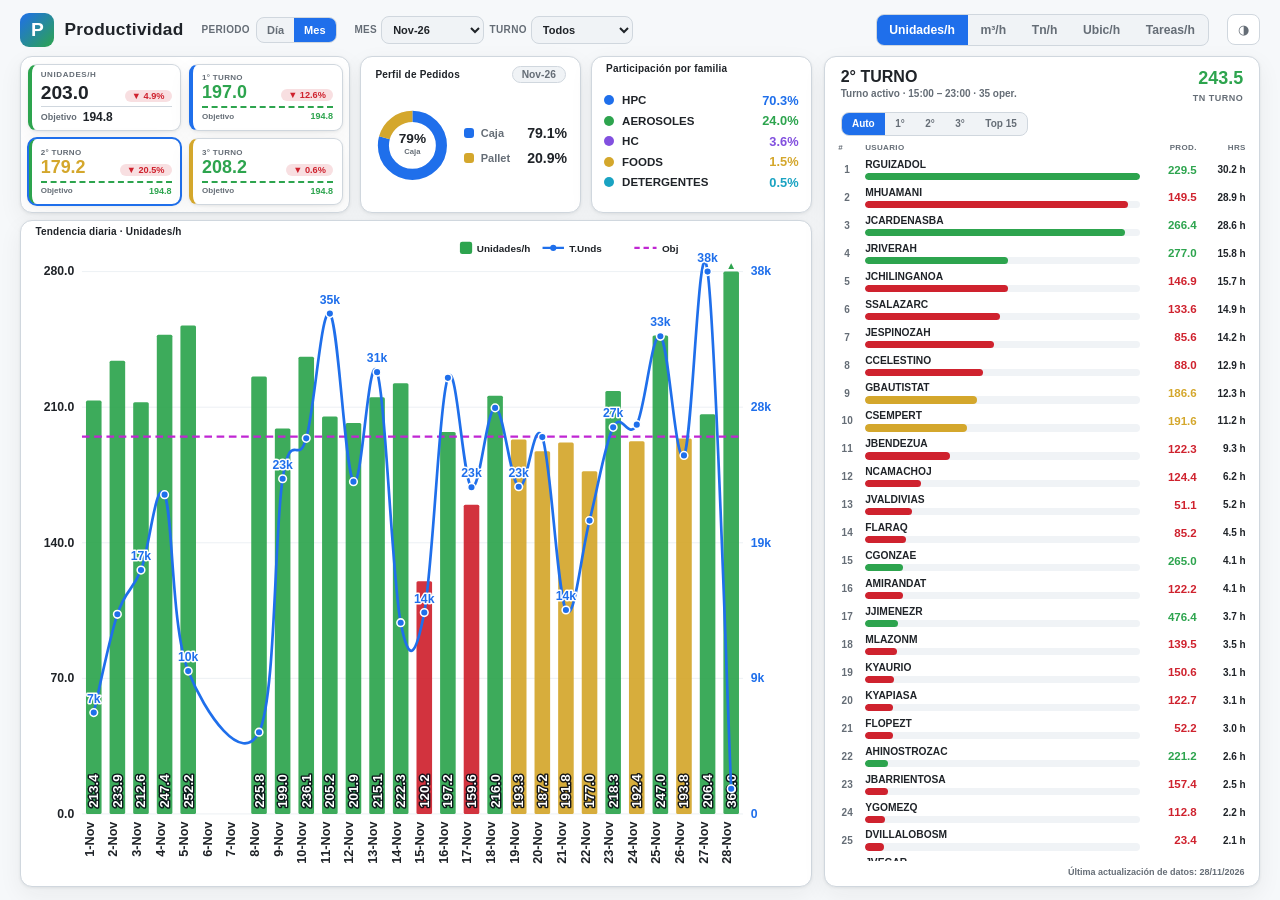
==== commit 5e9faf61: "Refresca productividad W4W" ====
--- a/productividad/waretrack.html
+++ b/productividad/waretrack.html
@@ -301,7 +301,7 @@
 </div>
 
 <script>
-let DATA = window.__EMBED__ || {"meta":{"rango_fechas":["2026-11-01","2026-11-28"],"personas":57,"dias":26,"tareas_total":4602,"tareas_elegibles":4489,"tareas_excepcion":113,"horas_totales":2728.62,"umbral_pallet_cajas_por_ubic":60.0,"modelo_estandar":{"a":11.0957,"b":0.05622,"c":2.6067,"r2":0.327,"operarios_eval":57,"tareas_eval":4489,"formula":"t_estandar(min) = a + b*unidades + c*visitas","nota":"100% = promedio de la operacion. Limitacion: sobreestima tareas muy cortas (eficiencias extremas con muchas tareas chicas).","rango_efic_persona":[41.3,9672.3]},"cobertura":{"usuarios_sin_turno":[],"n_usuarios_sin_turno":0,"articulos_sin_factor":[],"n_articulos_sin_factor":0},"flujo":{"lineas_flujo":32982,"lineas_cj":31939,"lineas_pallet":1043,"pallets_completos":1364.0,"cajas_sueltas":569035.0,"cajas_eq_total":741747.0,"pct_pallet":23.3,"cruce_pct":97.4,"n_articulos_sin_factor":0}},"comparativo":{"metodo_jefes_global":{"cajas_hr":255.76,"horas":2728.619,"tareas":4489,"nota":"Forma actual de los jefes: cuenta toda caja por igual (los pallets completos inflan la tasa)."},"metodo_nuevo":{"detalle_pick":{"cajas_hr":174.27,"horas":2338.891,"tareas":3033,"pct_horas":85.7},"pallet_move":{"pallets_hr":5.67,"cajas_hr":744.81,"horas":389.728,"tareas":1456,"pct_horas":14.3},"nota":"Normaliza la unidad de medida (estandar 3PL/WMS): el picking de detalle se mide en cajas/h REAL (sin distorsion de pallets) y el movimiento de pallet en pallets/h (1 pallet = 1 ubicacion)."}},"mix":{"cajas_sueltas":552423.0,"cajas_equiv_pallet":145458.0,"total_equiv":697881.0,"pct_cajas":79.2,"pct_pallets":20.8,"pallets":1265.0},"por_familia":[{"familia":"HPC","cajas_sueltas":388414.0,"cajas":501512.0,"pct":70.3},{"familia":"AEROSOLES","cajas_sueltas":132346.0,"cajas":153605.0,"pct":24.0},{"familia":"HC","cajas_sueltas":20060.0,"cajas":23202.0,"pct":3.6},{"familia":"FOODS","cajas_sueltas":8471.0,"cajas":12484.0,"pct":1.5},{"familia":"DETERGENTES","cajas_sueltas":2940.0,"cajas":5519.0,"pct":0.5},{"familia":"(SIN FAMILIA)","cajas_sueltas":192.0,"cajas":1559.0,"pct":0.0}],"familias":[{"dia":"2026-11-01","turno":"2° TURNO","familia":"HC","cajas_sueltas":370.0,"cajas":442.0},{"dia":"2026-11-01","turno":"3° TURNO","familia":"AEROSOLES","cajas_sueltas":1463.0,"cajas":1463.0},{"dia":"2026-11-01","turno":"3° TURNO","familia":"DETERGENTES","cajas_sueltas":258.0,"cajas":258.0},{"dia":"2026-11-01","turno":"3° TURNO","familia":"FOODS","cajas_sueltas":65.0,"cajas":65.0},{"dia":"2026-11-01","turno":"3° TURNO","familia":"HC","cajas_sueltas":1081.0,"cajas":2617.0},{"dia":"2026-11-01","turno":"3° TURNO","familia":"HPC","cajas_sueltas":3741.0,"cajas":5748.0},{"dia":"2026-11-02","turno":"2° TURNO","familia":"HPC","cajas_sueltas":451.0,"cajas":451.0},{"dia":"2026-11-02","turno":"3° TURNO","familia":"AEROSOLES","cajas_sueltas":4440.0,"cajas":8800.0},{"dia":"2026-11-02","turno":"3° TURNO","familia":"DETERGENTES","cajas_sueltas":149.0,"cajas":479.0},{"dia":"2026-11-02","turno":"3° TURNO","familia":"HC","cajas_sueltas":406.0,"cajas":505.0},{"dia":"2026-11-02","turno":"3° TURNO","familia":"HPC","cajas_sueltas":8317.0,"cajas":11538.0},{"dia":"2026-11-03","turno":"2° TURNO","familia":"AEROSOLES","cajas_sueltas":2026.0,"cajas":2316.0},{"dia":"2026-11-03","turno":"2° TURNO","familia":"HPC","cajas_sueltas":2782.0,"cajas":2867.0},{"dia":"2026-11-03","turno":"3° TURNO","familia":"AEROSOLES","cajas_sueltas":1905.0,"cajas":2010.0},{"dia":"2026-11-03","turno":"3° TURNO","familia":"DETERGENTES","cajas_sueltas":162.0,"cajas":162.0},{"dia":"2026-11-03","turno":"3° TURNO","familia":"FOODS","cajas_sueltas":321.0,"cajas":321.0},{"dia":"2026-11-03","turno":"3° TURNO","familia":"HC","cajas_sueltas":338.0,"cajas":338.0},{"dia":"2026-11-03","turno":"3° TURNO","familia":"HPC","cajas_sueltas":9311.0,"cajas":11498.0},{"dia":"2026-11-04","turno":"2° TURNO","familia":"(SIN FAMILIA)","cajas_sueltas":0.0,"cajas":0.0},{"dia":"2026-11-04","turno":"2° TURNO","familia":"AEROSOLES","cajas_sueltas":911.0,"cajas":911.0},{"dia":"2026-11-04","turno":"2° TURNO","familia":"DETERGENTES","cajas_sueltas":110.0,"cajas":660.0},{"dia":"2026-11-04","turno":"2° TURNO","familia":"HC","cajas_sueltas":116.0,"cajas":116.0},{"dia":"2026-11-04","turno":"2° TURNO","familia":"HPC","cajas_sueltas":3517.0,"cajas":4383.0},{"dia":"2026-11-04","turno":"3° TURNO","familia":"AEROSOLES","cajas_sueltas":2855.0,"cajas":2855.0},{"dia":"2026-11-04","turno":"3° TURNO","familia":"DETERGENTES","cajas_sueltas":115.0,"cajas":115.0},{"dia":"2026-11-04","turno":"3° TURNO","familia":"FOODS","cajas_sueltas":146.0,"cajas":200.0},{"dia":"2026-11-04","turno":"3° TURNO","familia":"HC","cajas_sueltas":413.0,"cajas":413.0},{"dia":"2026-11-04","turno":"3° TURNO","familia":"HPC","cajas_sueltas":13857.0,"cajas":15712.0},{"dia":"2026-11-05","turno":"1° TURNO","familia":"AEROSOLES","cajas_sueltas":425.0,"cajas":425.0},{"dia":"2026-11-05","turno":"1° TURNO","familia":"FOODS","cajas_sueltas":5.0,"cajas":5.0},{"dia":"2026-11-05","turno":"1° TURNO","familia":"HC","cajas_sueltas":3.0,"cajas":3.0},{"dia":"2026-11-05","turno":"1° TURNO","familia":"HPC","cajas_sueltas":2538.0,"cajas":3572.0},{"dia":"2026-11-05","turno":"2° TURNO","familia":"AEROSOLES","cajas_sueltas":2983.0,"cajas":2983.0},{"dia":"2026-11-05","turno":"2° TURNO","familia":"HC","cajas_sueltas":73.0,"cajas":73.0},{"dia":"2026-11-05","turno":"2° TURNO","familia":"HPC","cajas_sueltas":3842.0,"cajas":3927.0},{"dia":"2026-11-08","turno":"3° TURNO","familia":"AEROSOLES","cajas_sueltas":590.0,"cajas":1200.0},{"dia":"2026-11-08","turno":"3° TURNO","familia":"HPC","cajas_sueltas":5007.0,"cajas":12172.0},{"dia":"2026-11-09","turno":"2° TURNO","familia":"AEROSOLES","cajas_sueltas":527.0,"cajas":527.0},{"dia":"2026-11-09","turno":"2° TURNO","familia":"HPC","cajas_sueltas":2058.0,"cajas":2276.0},{"dia":"2026-11-09","turno":"3° TURNO","familia":"AEROSOLES","cajas_sueltas":5489.0,"cajas":8735.0},{"dia":"2026-11-09","turno":"3° TURNO","familia":"DETERGENTES","cajas_sueltas":117.0,"cajas":282.0},{"dia":"2026-11-09","turno":"3° TURNO","familia":"FOODS","cajas_sueltas":208.0,"cajas":394.0},{"dia":"2026-11-09","turno":"3° TURNO","familia":"HC","cajas_sueltas":1091.0,"cajas":1091.0},{"dia":"2026-11-09","turno":"3° TURNO","familia":"HPC","cajas_sueltas":13647.0,"cajas":15963.0},{"dia":"2026-11-10","turno":"1° TURNO","familia":"(SIN FAMILIA)","cajas_sueltas":0.0,"cajas":80.0},{"dia":"2026-11-10","turno":"1° TURNO","familia":"AEROSOLES","cajas_sueltas":778.0,"cajas":778.0},{"dia":"2026-11-10","turno":"1° TURNO","familia":"DETERGENTES","cajas_sueltas":66.0,"cajas":66.0},{"dia":"2026-11-10","turno":"1° TURNO","familia":"FOODS","cajas_sueltas":5.0,"cajas":5.0},{"dia":"2026-11-10","turno":"1° TURNO","familia":"HC","cajas_sueltas":157.0,"cajas":157.0},{"dia":"2026-11-10","turno":"1° TURNO","familia":"HPC","cajas_sueltas":3279.0,"cajas":3848.0},{"dia":"2026-11-10","turno":"2° TURNO","familia":"(SIN FAMILIA)","cajas_sueltas":2.0,"cajas":2.0},{"dia":"2026-11-10","turno":"2° TURNO","familia":"AEROSOLES","cajas_sueltas":0.0,"cajas":290.0},{"dia":"2026-11-10","turno":"2° TURNO","familia":"HPC","cajas_sueltas":1068.0,"cajas":1833.0},{"dia":"2026-11-10","turno":"3° TURNO","familia":"AEROSOLES","cajas_sueltas":4835.0,"cajas":6055.0},{"dia":"2026-11-10","turno":"3° TURNO","familia":"DETERGENTES","cajas_sueltas":92.0,"cajas":367.0},{"dia":"2026-11-10","turno":"3° TURNO","familia":"FOODS","cajas_sueltas":133.0,"cajas":133.0},{"dia":"2026-11-10","turno":"3° TURNO","familia":"HC","cajas_sueltas":418.0,"cajas":451.0},{"dia":"2026-11-10","turno":"3° TURNO","familia":"HPC","cajas_sueltas":15072.0,"cajas":21807.0},{"dia":"2026-11-11","turno":"1° TURNO","familia":"AEROSOLES","cajas_sueltas":1310.0,"cajas":1310.0},{"dia":"2026-11-11","turno":"1° TURNO","familia":"DETERGENTES","cajas_sueltas":41.0,"cajas":41.0},{"dia":"2026-11-11","turno":"1° TURNO","familia":"FOODS","cajas_sueltas":159.0,"cajas":159.0},{"dia":"2026-11-11","turno":"1° TURNO","familia":"HC","cajas_sueltas":239.0,"cajas":239.0},{"dia":"2026-11-11","turno":"1° TURNO","familia":"HPC","cajas_sueltas":7328.0,"cajas":8015.0},{"dia":"2026-11-11","turno":"2° TURNO","familia":"AEROSOLES","cajas_sueltas":293.0,"cajas":293.0},{"dia":"2026-11-11","turno":"2° TURNO","familia":"FOODS","cajas_sueltas":56.0,"cajas":200.0},{"dia":"2026-11-11","turno":"2° TURNO","familia":"HPC","cajas_sueltas":1160.0,"cajas":2459.0},{"dia":"2026-11-11","turno":"3° TURNO","familia":"AEROSOLES","cajas_sueltas":6543.0,"cajas":9913.0},{"dia":"2026-11-11","turno":"3° TURNO","familia":"DETERGENTES","cajas_sueltas":75.0,"cajas":75.0},{"dia":"2026-11-11","turno":"3° TURNO","familia":"FOODS","cajas_sueltas":128.0,"cajas":128.0},{"dia":"2026-11-11","turno":"3° TURNO","familia":"HC","cajas_sueltas":812.0,"cajas":1064.0},{"dia":"2026-11-11","turno":"3° TURNO","familia":"HPC","cajas_sueltas":16387.0,"cajas":19773.0},{"dia":"2026-11-12","turno":"1° TURNO","familia":"AEROSOLES","cajas_sueltas":844.0,"cajas":844.0},{"dia":"2026-11-12","turno":"1° TURNO","familia":"DETERGENTES","cajas_sueltas":18.0,"cajas":18.0},{"dia":"2026-11-12","turno":"1° TURNO","familia":"FOODS","cajas_sueltas":55.0,"cajas":55.0},{"dia":"2026-11-12","turno":"1° TURNO","familia":"HC","cajas_sueltas":31.0,"cajas":31.0},{"dia":"2026-11-12","turno":"1° TURNO","familia":"HPC","cajas_sueltas":2894.0,"cajas":2990.0},{"dia":"2026-11-12","turno":"2° TURNO","familia":"AEROSOLES","cajas_sueltas":911.0,"cajas":911.0},{"dia":"2026-11-12","turno":"2° TURNO","familia":"HPC","cajas_sueltas":1350.0,"cajas":1520.0},{"dia":"2026-11-12","turno":"3° TURNO","familia":"AEROSOLES","cajas_sueltas":2826.0,"cajas":2826.0},{"dia":"2026-11-12","turno":"3° TURNO","familia":"DETERGENTES","cajas_sueltas":136.0,"cajas":356.0},{"dia":"2026-11-12","turno":"3° TURNO","familia":"FOODS","cajas_sueltas":283.0,"cajas":445.0},{"dia":"2026-11-12","turno":"3° TURNO","familia":"HC","cajas_sueltas":378.0,"cajas":378.0},{"dia":"2026-11-12","turno":"3° TURNO","familia":"HPC","cajas_sueltas":13188.0,"cajas":21523.0},{"dia":"2026-11-13","turno":"1° TURNO","familia":"AEROSOLES","cajas_sueltas":1176.0,"cajas":1176.0},{"dia":"2026-11-13","turno":"1° TURNO","familia":"DETERGENTES","cajas_sueltas":15.0,"cajas":15.0},{"dia":"2026-11-13","turno":"1° TURNO","familia":"FOODS","cajas_sueltas":106.0,"cajas":106.0},{"dia":"2026-11-13","turno":"1° TURNO","familia":"HC","cajas_sueltas":225.0,"cajas":225.0},{"dia":"2026-11-13","turno":"1° TURNO","familia":"HPC","cajas_sueltas":5456.0,"cajas":6922.0},{"dia":"2026-11-13","turno":"2° TURNO","familia":"AEROSOLES","cajas_sueltas":418.0,"cajas":708.0},{"dia":"2026-11-13","turno":"2° TURNO","familia":"HPC","cajas_sueltas":1207.0,"cajas":1340.0},{"dia":"2026-11-13","turno":"3° TURNO","familia":"AEROSOLES","cajas_sueltas":6651.0,"cajas":8391.0},{"dia":"2026-11-13","turno":"3° TURNO","familia":"DETERGENTES","cajas_sueltas":50.0,"cajas":50.0},{"dia":"2026-11-13","turno":"3° TURNO","familia":"FOODS","cajas_sueltas":201.0,"cajas":255.0},{"dia":"2026-11-13","turno":"3° TURNO","familia":"HC","cajas_sueltas":740.0,"cajas":885.0},{"dia":"2026-11-13","turno":"3° TURNO","familia":"HPC","cajas_sueltas":14245.0,"cajas":17766.0},{"dia":"2026-11-14","turno":"1° TURNO","familia":"AEROSOLES","cajas_sueltas":2403.0,"cajas":2403.0},{"dia":"2026-11-14","turno":"1° TURNO","familia":"DETERGENTES","cajas_sueltas":22.0,"cajas":22.0},{"dia":"2026-11-14","turno":"1° TURNO","familia":"FOODS","cajas_sueltas":235.0,"cajas":559.0},{"dia":"2026-11-14","turno":"1° TURNO","familia":"HC","cajas_sueltas":196.0,"cajas":196.0},{"dia":"2026-11-14","turno":"1° TURNO","familia":"HPC","cajas_sueltas":9702.0,"cajas":10329.0},{"dia":"2026-11-14","turno":"2° TURNO","familia":"DETERGENTES","cajas_sueltas":5.0,"cajas":5.0},{"dia":"2026-11-14","turno":"2° TURNO","familia":"FOODS","cajas_sueltas":21.0,"cajas":21.0},{"dia":"2026-11-14","turno":"2° TURNO","familia":"HC","cajas_sueltas":2.0,"cajas":2.0},{"dia":"2026-11-14","turno":"2° TURNO","familia":"HPC","cajas_sueltas":628.0,"cajas":724.0},{"dia":"2026-11-15","turno":"2° TURNO","familia":"HPC","cajas_sueltas":958.0,"cajas":1043.0},{"dia":"2026-11-15","turno":"3° TURNO","familia":"AEROSOLES","cajas_sueltas":3655.0,"cajas":3655.0},{"dia":"2026-11-15","turno":"3° TURNO","familia":"DETERGENTES","cajas_sueltas":67.0,"cajas":122.0},{"dia":"2026-11-15","turno":"3° TURNO","familia":"FOODS","cajas_sueltas":815.0,"cajas":1630.0},{"dia":"2026-11-15","turno":"3° TURNO","familia":"HC","cajas_sueltas":577.0,"cajas":677.0},{"dia":"2026-11-15","turno":"3° TURNO","familia":"HPC","cajas_sueltas":7825.0,"cajas":10352.0},{"dia":"2026-11-16","turno":"1° TURNO","familia":"AEROSOLES","cajas_sueltas":3406.0,"cajas":5936.0},{"dia":"2026-11-16","turno":"1° TURNO","familia":"DETERGENTES","cajas_sueltas":13.0,"cajas":13.0},{"dia":"2026-11-16","turno":"1° TURNO","familia":"FOODS","cajas_sueltas":37.0,"cajas":37.0},{"dia":"2026-11-16","turno":"1° TURNO","familia":"HC","cajas_sueltas":262.0,"cajas":328.0},{"dia":"2026-11-16","turno":"1° TURNO","familia":"HPC","cajas_sueltas":6156.0,"cajas":6922.0},{"dia":"2026-11-16","turno":"2° TURNO","familia":"AEROSOLES","cajas_sueltas":586.0,"cajas":586.0},{"dia":"2026-11-16","turno":"2° TURNO","familia":"DETERGENTES","cajas_sueltas":6.0,"cajas":6.0},{"dia":"2026-11-16","turno":"2° TURNO","familia":"FOODS","cajas_sueltas":51.0,"cajas":123.0},{"dia":"2026-11-16","turno":"2° TURNO","familia":"HC","cajas_sueltas":32.0,"cajas":32.0},{"dia":"2026-11-16","turno":"2° TURNO","familia":"HPC","cajas_sueltas":1568.0,"cajas":3824.0},{"dia":"2026-11-16","turno":"3° TURNO","familia":"AEROSOLES","cajas_sueltas":2977.0,"cajas":2977.0},{"dia":"2026-11-16","turno":"3° TURNO","familia":"DETERGENTES","cajas_sueltas":57.0,"cajas":57.0},{"dia":"2026-11-16","turno":"3° TURNO","familia":"FOODS","cajas_sueltas":166.0,"cajas":166.0},{"dia":"2026-11-16","turno":"3° TURNO","familia":"HC","cajas_sueltas":2665.0,"cajas":812.0},{"dia":"2026-11-16","turno":"3° TURNO","familia":"HPC","cajas_sueltas":12070.0,"cajas":18100.0},{"dia":"2026-11-17","turno":"1° TURNO","familia":"(SIN FAMILIA)","cajas_sueltas":2.0,"cajas":440.0},{"dia":"2026-11-17","turno":"1° TURNO","familia":"AEROSOLES","cajas_sueltas":1005.0,"cajas":1585.0},{"dia":"2026-11-17","turno":"1° TURNO","familia":"DETERGENTES","cajas_sueltas":33.0,"cajas":33.0},{"dia":"2026-11-17","turno":"1° TURNO","familia":"FOODS","cajas_sueltas":194.0,"cajas":194.0},{"dia":"2026-11-17","turno":"1° TURNO","familia":"HC","cajas_sueltas":380.0,"cajas":124.0},{"dia":"2026-11-17","turno":"1° TURNO","familia":"HPC","cajas_sueltas":4030.0,"cajas":5408.0},{"dia":"2026-11-17","turno":"2° TURNO","familia":"(SIN FAMILIA)","cajas_sueltas":0.0,"cajas":0.0},{"dia":"2026-11-17","turno":"2° TURNO","familia":"AEROSOLES","cajas_sueltas":440.0,"cajas":440.0},{"dia":"2026-11-17","turno":"2° TURNO","familia":"FOODS","cajas_sueltas":95.0,"cajas":257.0},{"dia":"2026-11-17","turno":"2° TURNO","familia":"HC","cajas_sueltas":16.0,"cajas":16.0},{"dia":"2026-11-17","turno":"2° TURNO","familia":"HPC","cajas_sueltas":3022.0,"cajas":3022.0},{"dia":"2026-11-17","turno":"3° TURNO","familia":"AEROSOLES","cajas_sueltas":2518.0,"cajas":2808.0},{"dia":"2026-11-17","turno":"3° TURNO","familia":"DETERGENTES","cajas_sueltas":149.0,"cajas":204.0},{"dia":"2026-11-17","turno":"3° TURNO","familia":"FOODS","cajas_sueltas":258.0,"cajas":633.0},{"dia":"2026-11-17","turno":"3° TURNO","familia":"HC","cajas_sueltas":620.0,"cajas":689.0},{"dia":"2026-11-17","turno":"3° TURNO","familia":"HPC","cajas_sueltas":9771.0,"cajas":15324.0},{"dia":"2026-11-18","turno":"1° TURNO","familia":"AEROSOLES","cajas_sueltas":1491.0,"cajas":1491.0},{"dia":"2026-11-18","turno":"1° TURNO","familia":"FOODS","cajas_sueltas":30.0,"cajas":30.0},{"dia":"2026-11-18","turno":"1° TURNO","familia":"HC","cajas_sueltas":11.0,"cajas":11.0},{"dia":"2026-11-18","turno":"1° TURNO","familia":"HPC","cajas_sueltas":3838.0,"cajas":4637.0},{"dia":"2026-11-18","turno":"2° TURNO","familia":"AEROSOLES","cajas_sueltas":357.0,"cajas":357.0},{"dia":"2026-11-18","turno":"2° TURNO","familia":"FOODS","cajas_sueltas":47.0,"cajas":47.0},{"dia":"2026-11-18","turno":"2° TURNO","familia":"HC","cajas_sueltas":68.0,"cajas":68.0},{"dia":"2026-11-18","turno":"2° TURNO","familia":"HPC","cajas_sueltas":3015.0,"cajas":3015.0},{"dia":"2026-11-18","turno":"3° TURNO","familia":"AEROSOLES","cajas_sueltas":3510.0,"cajas":3510.0},{"dia":"2026-11-18","turno":"3° TURNO","familia":"DETERGENTES","cajas_sueltas":4.0,"cajas":4.0},{"dia":"2026-11-18","turno":"3° TURNO","familia":"FOODS","cajas_sueltas":321.0,"cajas":627.0},{"dia":"2026-11-18","turno":"3° TURNO","familia":"HC","cajas_sueltas":489.0,"cajas":1197.0},{"dia":"2026-11-18","turno":"3° TURNO","familia":"HPC","cajas_sueltas":14823.0,"cajas":19457.0},{"dia":"2026-11-19","turno":"1° TURNO","familia":"(SIN FAMILIA)","cajas_sueltas":3.0,"cajas":3.0},{"dia":"2026-11-19","turno":"1° TURNO","familia":"AEROSOLES","cajas_sueltas":109.0,"cajas":109.0},{"dia":"2026-11-19","turno":"1° TURNO","familia":"FOODS","cajas_sueltas":50.0,"cajas":80.0},{"dia":"2026-11-19","turno":"1° TURNO","familia":"HC","cajas_sueltas":23.0,"cajas":23.0},{"dia":"2026-11-19","turno":"1° TURNO","familia":"HPC","cajas_sueltas":2011.0,"cajas":2611.0},{"dia":"2026-11-19","turno":"2° TURNO","familia":"AEROSOLES","cajas_sueltas":914.0,"cajas":914.0},{"dia":"2026-11-19","turno":"2° TURNO","familia":"DETERGENTES","cajas_sueltas":5.0,"cajas":5.0},{"dia":"2026-11-19","turno":"2° TURNO","familia":"FOODS","cajas_sueltas":59.0,"cajas":59.0},{"dia":"2026-11-19","turno":"2° TURNO","familia":"HC","cajas_sueltas":40.0,"cajas":40.0},{"dia":"2026-11-19","turno":"2° TURNO","familia":"HPC","cajas_sueltas":3864.0,"cajas":4273.0},{"dia":"2026-11-19","turno":"3° TURNO","familia":"AEROSOLES","cajas_sueltas":4312.0,"cajas":6278.0},{"dia":"2026-11-19","turno":"3° TURNO","familia":"DETERGENTES","cajas_sueltas":140.0,"cajas":140.0},{"dia":"2026-11-19","turno":"3° TURNO","familia":"FOODS","cajas_sueltas":55.0,"cajas":55.0},{"dia":"2026-11-19","turno":"3° TURNO","familia":"HC","cajas_sueltas":905.0,"cajas":1340.0},{"dia":"2026-11-19","turno":"3° TURNO","familia":"HPC","cajas_sueltas":10085.0,"cajas":13545.0},{"dia":"2026-11-20","turno":"1° TURNO","familia":"(SIN FAMILIA)","cajas_sueltas":185.0,"cajas":1034.0},{"dia":"2026-11-20","turno":"1° TURNO","familia":"AEROSOLES","cajas_sueltas":164.0,"cajas":164.0},{"dia":"2026-11-20","turno":"1° TURNO","familia":"FOODS","cajas_sueltas":35.0,"cajas":35.0},{"dia":"2026-11-20","turno":"1° TURNO","familia":"HC","cajas_sueltas":43.0,"cajas":43.0},{"dia":"2026-11-20","turno":"1° TURNO","familia":"HPC","cajas_sueltas":2710.0,"cajas":2988.0},{"dia":"2026-11-20","turno":"2° TURNO","familia":"AEROSOLES","cajas_sueltas":2051.0,"cajas":2051.0},{"dia":"2026-11-20","turno":"2° TURNO","familia":"FOODS","cajas_sueltas":84.0,"cajas":84.0},{"dia":"2026-11-20","turno":"2° TURNO","familia":"HC","cajas_sueltas":69.0,"cajas":69.0},{"dia":"2026-11-20","turno":"2° TURNO","familia":"HPC","cajas_sueltas":5304.0,"cajas":6871.0},{"dia":"2026-11-20","turno":"3° TURNO","familia":"AEROSOLES","cajas_sueltas":3681.0,"cajas":3681.0},{"dia":"2026-11-20","turno":"3° TURNO","familia":"DETERGENTES","cajas_sueltas":5.0,"cajas":5.0},{"dia":"2026-11-20","turno":"3° TURNO","familia":"FOODS","cajas_sueltas":149.0,"cajas":233.0},{"dia":"2026-11-20","turno":"3° TURNO","familia":"HC","cajas_sueltas":347.0,"cajas":492.0},{"dia":"2026-11-20","turno":"3° TURNO","familia":"HPC","cajas_sueltas":11184.0,"cajas":13678.0},{"dia":"2026-11-21","turno":"1° TURNO","familia":"AEROSOLES","cajas_sueltas":3595.0,"cajas":3595.0},{"dia":"2026-11-21","turno":"1° TURNO","familia":"DETERGENTES","cajas_sueltas":95.0,"cajas":95.0},{"dia":"2026-11-21","turno":"1° TURNO","familia":"FOODS","cajas_sueltas":212.0,"cajas":266.0},{"dia":"2026-11-21","turno":"1° TURNO","familia":"HC","cajas_sueltas":713.0,"cajas":779.0},{"dia":"2026-11-21","turno":"1° TURNO","familia":"HPC","cajas_sueltas":9486.0,"cajas":9571.0},{"dia":"2026-11-22","turno":"2° TURNO","familia":"HPC","cajas_sueltas":356.0,"cajas":356.0},{"dia":"2026-11-22","turno":"3° TURNO","familia":"AEROSOLES","cajas_sueltas":5170.0,"cajas":5170.0},{"dia":"2026-11-22","turno":"3° TURNO","familia":"DETERGENTES","cajas_sueltas":87.0,"cajas":142.0},{"dia":"2026-11-22","turno":"3° TURNO","familia":"FOODS","cajas_sueltas":877.0,"cajas":877.0},{"dia":"2026-11-22","turno":"3° TURNO","familia":"HC","cajas_sueltas":890.0,"cajas":1880.0},{"dia":"2026-11-22","turno":"3° TURNO","familia":"HPC","cajas_sueltas":12865.0,"cajas":16614.0},{"dia":"2026-11-23","turno":"1° TURNO","familia":"AEROSOLES","cajas_sueltas":322.0,"cajas":322.0},{"dia":"2026-11-23","turno":"1° TURNO","familia":"FOODS","cajas_sueltas":27.0,"cajas":27.0},{"dia":"2026-11-23","turno":"1° TURNO","familia":"HPC","cajas_sueltas":998.0,"cajas":998.0},{"dia":"2026-11-23","turno":"2° TURNO","familia":"AEROSOLES","cajas_sueltas":1465.0,"cajas":1465.0},{"dia":"2026-11-23","turno":"2° TURNO","familia":"HPC","cajas_sueltas":3168.0,"cajas":3511.0},{"dia":"2026-11-23","turno":"3° TURNO","familia":"AEROSOLES","cajas_sueltas":4987.0,"cajas":6267.0},{"dia":"2026-11-23","turno":"3° TURNO","familia":"DETERGENTES","cajas_sueltas":146.0,"cajas":366.0},{"dia":"2026-11-23","turno":"3° TURNO","familia":"FOODS","cajas_sueltas":387.0,"cajas":603.0},{"dia":"2026-11-23","turno":"3° TURNO","familia":"HC","cajas_sueltas":831.0,"cajas":1159.0},{"dia":"2026-11-23","turno":"3° TURNO","familia":"HPC","cajas_sueltas":14341.0,"cajas":19528.0},{"dia":"2026-11-24","turno":"1° TURNO","familia":"AEROSOLES","cajas_sueltas":1697.0,"cajas":1697.0},{"dia":"2026-11-24","turno":"1° TURNO","familia":"DETERGENTES","cajas_sueltas":98.0,"cajas":153.0},{"dia":"2026-11-24","turno":"1° TURNO","familia":"FOODS","cajas_sueltas":137.0,"cajas":137.0},{"dia":"2026-11-24","turno":"1° TURNO","familia":"HC","cajas_sueltas":432.0,"cajas":531.0},{"dia":"2026-11-24","turno":"1° TURNO","familia":"HPC","cajas_sueltas":4623.0,"cajas":4804.0},{"dia":"2026-11-24","turno":"2° TURNO","familia":"AEROSOLES","cajas_sueltas":11.0,"cajas":11.0},{"dia":"2026-11-24","turno":"2° TURNO","familia":"HPC","cajas_sueltas":601.0,"cajas":601.0},{"dia":"2026-11-24","turno":"3° TURNO","familia":"AEROSOLES","cajas_sueltas":3878.0,"cajas":4838.0},{"dia":"2026-11-24","turno":"3° TURNO","familia":"DETERGENTES","cajas_sueltas":203.0,"cajas":313.0},{"dia":"2026-11-24","turno":"3° TURNO","familia":"FOODS","cajas_sueltas":394.0,"cajas":664.0},{"dia":"2026-11-24","turno":"3° TURNO","familia":"HC","cajas_sueltas":661.0,"cajas":661.0},{"dia":"2026-11-24","turno":"3° TURNO","familia":"HPC","cajas_sueltas":14136.0,"cajas":20155.0},{"dia":"2026-11-25","turno":"1° TURNO","familia":"AEROSOLES","cajas_sueltas":8784.0,"cajas":6130.0},{"dia":"2026-11-25","turno":"1° TURNO","familia":"DETERGENTES","cajas_sueltas":4.0,"cajas":4.0},{"dia":"2026-11-25","turno":"1° TURNO","familia":"FOODS","cajas_sueltas":30.0,"cajas":30.0},{"dia":"2026-11-25","turno":"1° TURNO","familia":"HC","cajas_sueltas":46.0,"cajas":46.0},{"dia":"2026-11-25","turno":"1° TURNO","familia":"HPC","cajas_sueltas":1807.0,"cajas":2613.0},{"dia":"2026-11-25","turno":"2° TURNO","familia":"AEROSOLES","cajas_sueltas":595.0,"cajas":595.0},{"dia":"2026-11-25","turno":"2° TURNO","familia":"FOODS","cajas_sueltas":45.0,"cajas":45.0},{"dia":"2026-11-25","turno":"2° TURNO","familia":"HC","cajas_sueltas":4.0,"cajas":4.0},{"dia":"2026-11-25","turno":"2° TURNO","familia":"HPC","cajas_sueltas":3067.0,"cajas":3067.0},{"dia":"2026-11-25","turno":"3° TURNO","familia":"AEROSOLES","cajas_sueltas":3517.0,"cajas":3913.0},{"dia":"2026-11-25","turno":"3° TURNO","familia":"DETERGENTES","cajas_sueltas":11.0,"cajas":11.0},{"dia":"2026-11-25","turno":"3° TURNO","familia":"FOODS","cajas_sueltas":180.0,"cajas":294.0},{"dia":"2026-11-25","turno":"3° TURNO","familia":"HC","cajas_sueltas":659.0,"cajas":731.0},{"dia":"2026-11-25","turno":"3° TURNO","familia":"HPC","cajas_sueltas":14230.0,"cajas":17453.0},{"dia":"2026-11-26","turno":"1° TURNO","familia":"AEROSOLES","cajas_sueltas":1339.0,"cajas":1339.0},{"dia":"2026-11-26","turno":"1° TURNO","familia":"DETERGENTES","cajas_sueltas":5.0,"cajas":5.0},{"dia":"2026-11-26","turno":"1° TURNO","familia":"FOODS","cajas_sueltas":40.0,"cajas":40.0},{"dia":"2026-11-26","turno":"1° TURNO","familia":"HC","cajas_sueltas":91.0,"cajas":91.0},{"dia":"2026-11-26","turno":"1° TURNO","familia":"HPC","cajas_sueltas":2578.0,"cajas":2764.0},{"dia":"2026-11-26","turno":"2° TURNO","familia":"AEROSOLES","cajas_sueltas":315.0,"cajas":315.0},{"dia":"2026-11-26","turno":"2° TURNO","familia":"DETERGENTES","cajas_sueltas":4.0,"cajas":4.0},{"dia":"2026-11-26","turno":"2° TURNO","familia":"FOODS","cajas_sueltas":12.0,"cajas":12.0},{"dia":"2026-11-26","turno":"2° TURNO","familia":"HC","cajas_sueltas":11.0,"cajas":11.0},{"dia":"2026-11-26","turno":"2° TURNO","familia":"HPC","cajas_sueltas":2092.0,"cajas":9161.0},{"dia":"2026-11-26","turno":"3° TURNO","familia":"AEROSOLES","cajas_sueltas":5633.0,"cajas":5633.0},{"dia":"2026-11-26","turno":"3° TURNO","familia":"DETERGENTES","cajas_sueltas":69.0,"cajas":124.0},{"dia":"2026-11-26","turno":"3° TURNO","familia":"FOODS","cajas_sueltas":358.0,"cajas":679.0},{"dia":"2026-11-26","turno":"3° TURNO","familia":"HC","cajas_sueltas":738.0,"cajas":738.0},{"dia":"2026-11-26","turno":"3° TURNO","familia":"HPC","cajas_sueltas":11423.0,"cajas":13164.0},{"dia":"2026-11-27","turno":"1° TURNO","familia":"AEROSOLES","cajas_sueltas":2580.0,"cajas":2580.0},{"dia":"2026-11-27","turno":"1° TURNO","familia":"DETERGENTES","cajas_sueltas":70.0,"cajas":70.0},{"dia":"2026-11-27","turno":"1° TURNO","familia":"FOODS","cajas_sueltas":470.0,"cajas":740.0},{"dia":"2026-11-27","turno":"1° TURNO","familia":"HC","cajas_sueltas":320.0,"cajas":320.0},{"dia":"2026-11-27","turno":"1° TURNO","familia":"HPC","cajas_sueltas":11590.0,"cajas":11033.0},{"dia":"2026-11-27","turno":"2° TURNO","familia":"AEROSOLES","cajas_sueltas":1377.0,"cajas":1377.0},{"dia":"2026-11-27","turno":"2° TURNO","familia":"HPC","cajas_sueltas":2606.0,"cajas":2909.0},{"dia":"2026-11-27","turno":"3° TURNO","familia":"AEROSOLES","cajas_sueltas":3303.0,"cajas":3693.0},{"dia":"2026-11-27","turno":"3° TURNO","familia":"DETERGENTES","cajas_sueltas":228.0,"cajas":662.0},{"dia":"2026-11-27","turno":"3° TURNO","familia":"FOODS","cajas_sueltas":699.0,"cajas":699.0},{"dia":"2026-11-27","turno":"3° TURNO","familia":"HC","cajas_sueltas":1018.0,"cajas":1054.0},{"dia":"2026-11-27","turno":"3° TURNO","familia":"HPC","cajas_sueltas":13174.0,"cajas":16055.0},{"dia":"2026-11-28","turno":"1° TURNO","familia":"DETERGENTES","cajas_sueltas":10.0,"cajas":10.0},{"dia":"2026-11-28","turno":"1° TURNO","familia":"FOODS","cajas_sueltas":30.0,"cajas":30.0},{"dia":"2026-11-28","turno":"1° TURNO","familia":"HC","cajas_sueltas":10.0,"cajas":10.0},{"dia":"2026-11-28","turno":"1° TURNO","familia":"HPC","cajas_sueltas":1007.0,"cajas":1129.0}],"celdas":[{"usuario":"MCARILLO","dia":"2026-11-15","cargo":"OPERARIO ALMACEN UNILEVER","turno":"3° TURNO","horas":15.988,"tareas":4,"cajas":1076.0,"cajas_sueltas":1076.0,"pallets":0.0,"unidades_productivas":1076.0,"volumen_m3":7.089,"peso_tn":3.046,"ubicaciones":39.0,"detalle":39.0,"t_std_min":206.54,"t_real_min":959.28,"efic":21.5},{"usuario":"SSALAZARC","dia":"2026-11-23","cargo":"(SIN CARGO)","turno":"2° TURNO","horas":14.883,"tareas":15,"cajas":2072.0,"cajas_sueltas":1987.0,"pallets":1.0,"unidades_productivas":1988.0,"volumen_m3":17.824,"peso_tn":8.064,"ubicaciones":74.0,"detalle":75.0,"t_std_min":475.82,"t_real_min":892.95,"efic":53.3},{"usuario":"JESPINOZAH","dia":"2026-11-09","cargo":"OPERARIO ALMACEN UNILEVER","turno":"2° TURNO","horas":14.184,"tareas":13,"cajas":1507.0,"cajas_sueltas":1211.0,"pallets":3.0,"unidades_productivas":1214.0,"volumen_m3":15.31,"peso_tn":7.531,"ubicaciones":71.0,"detalle":73.0,"t_std_min":414.04,"t_real_min":851.07,"efic":48.6},{"usuario":"MHUAMANI","dia":"2026-11-11","cargo":"OPERARIO ALMACEN UNILEVER","turno":"2° TURNO","horas":13.264,"tareas":7,"cajas":1264.0,"cajas_sueltas":1264.0,"pallets":0.0,"unidades_productivas":1264.0,"volumen_m3":8.02,"peso_tn":3.522,"ubicaciones":92.0,"detalle":95.0,"t_std_min":388.55,"t_real_min":795.83,"efic":48.8},{"usuario":"CCELESTINO","dia":"2026-11-09","cargo":"(SIN CARGO)","turno":"2° TURNO","horas":12.927,"tareas":9,"cajas":1211.0,"cajas_sueltas":1136.0,"pallets":1.0,"unidades_productivas":1137.0,"volumen_m3":11.761,"peso_tn":5.488,"ubicaciones":40.0,"detalle":43.0,"t_std_min":272.21,"t_real_min":775.62,"efic":35.1},{"usuario":"MICHPASA","dia":"2026-11-19","cargo":"OPERARIO ALMACEN UNILEVER","turno":"3° TURNO","horas":12.642,"tareas":14,"cajas":1743.0,"cajas_sueltas":1329.0,"pallets":6.0,"unidades_productivas":1335.0,"volumen_m3":19.511,"peso_tn":6.736,"ubicaciones":67.0,"detalle":78.0,"t_std_min":427.98,"t_real_min":758.5,"efic":56.4},{"usuario":"JSULCAS","dia":"2026-11-13","cargo":"OPERARIO ALMACEN UNILEVER","turno":"1° TURNO","horas":12.148,"tareas":7,"cajas":1217.0,"cajas_sueltas":1217.0,"pallets":0.0,"unidades_productivas":1217.0,"volumen_m3":10.193,"peso_tn":4.723,"ubicaciones":84.0,"detalle":86.0,"t_std_min":365.05,"t_real_min":728.9,"efic":50.1},{"usuario":"MICHPASA","dia":"2026-11-13","cargo":"OPERARIO ALMACEN UNILEVER","turno":"3° TURNO","horas":11.912,"tareas":20,"cajas":2013.0,"cajas_sueltas":2013.0,"pallets":0.0,"unidades_productivas":2013.0,"volumen_m3":20.25,"peso_tn":9.015,"ubicaciones":97.0,"detalle":102.0,"t_std_min":587.93,"t_real_min":714.72,"efic":82.3},{"usuario":"JCARDENASBA","dia":"2026-11-14","cargo":"(SIN CARGO)","turno":"1° TURNO","horas":11.695,"tareas":9,"cajas":1710.0,"cajas_sueltas":1710.0,"pallets":0.0,"unidades_productivas":1710.0,"volumen_m3":11.408,"peso_tn":4.633,"ubicaciones":123.0,"detalle":124.0,"t_std_min":516.62,"t_real_min":701.72,"efic":73.6},{"usuario":"JSULCAS","dia":"2026-11-12","cargo":"OPERARIO ALMACEN UNILEVER","turno":"1° TURNO","horas":11.503,"tareas":6,"cajas":1140.0,"cajas_sueltas":1044.0,"pallets":1.0,"unidades_productivas":1045.0,"volumen_m3":9.981,"peso_tn":4.243,"ubicaciones":106.0,"detalle":108.0,"t_std_min":406.98,"t_real_min":690.17,"efic":59.0},{"usuario":"IDELGADOJ","dia":"2026-11-15","cargo":"OPERARIO ALMACEN UNILEVER","turno":"3° TURNO","horas":11.476,"tareas":20,"cajas":2644.0,"cajas_sueltas":2054.0,"pallets":8.0,"unidades_productivas":2062.0,"volumen_m3":25.51,"peso_tn":10.733,"ubicaciones":104.0,"detalle":124.0,"t_std_min":641.66,"t_real_min":688.57,"efic":93.2},{"usuario":"JCHILINGANOA","dia":"2026-11-11","cargo":"OPERARIO ALMACEN UNILEVER","turno":"1° TURNO","horas":11.381,"tareas":8,"cajas":1294.0,"cajas_sueltas":1017.0,"pallets":2.0,"unidades_productivas":1019.0,"volumen_m3":10.015,"peso_tn":4.558,"ubicaciones":57.0,"detalle":59.0,"t_std_min":310.1,"t_real_min":682.87,"efic":45.4},{"usuario":"AADRIANOM","dia":"2026-11-20","cargo":"(SIN CARGO)","turno":"3° TURNO","horas":11.146,"tareas":14,"cajas":2235.0,"cajas_sueltas":1773.0,"pallets":3.0,"unidades_productivas":1776.0,"volumen_m3":19.252,"peso_tn":7.931,"ubicaciones":77.0,"detalle":81.0,"t_std_min":481.71,"t_real_min":668.73,"efic":72.0},{"usuario":"IDELGADOJ","dia":"2026-11-16","cargo":"OPERARIO ALMACEN UNILEVER","turno":"3° TURNO","horas":10.921,"tareas":15,"cajas":3687.0,"cajas_sueltas":3256.0,"pallets":3.0,"unidades_productivas":3259.0,"volumen_m3":21.875,"peso_tn":9.003,"ubicaciones":146.0,"detalle":148.0,"t_std_min":754.3,"t_real_min":655.28,"efic":115.1},{"usuario":"IDELGADOJ","dia":"2026-11-19","cargo":"OPERARIO ALMACEN UNILEVER","turno":"3° TURNO","horas":10.795,"tareas":13,"cajas":2225.0,"cajas_sueltas":1970.0,"pallets":3.0,"unidades_productivas":1973.0,"volumen_m3":20.817,"peso_tn":10.262,"ubicaciones":98.0,"detalle":109.0,"t_std_min":524.79,"t_real_min":647.68,"efic":81.0},{"usuario":"JSANTAMARIA","dia":"2026-11-11","cargo":"OPERARIO SISTEMAS UNILEVER","turno":"1° TURNO","horas":10.508,"tareas":21,"cajas":2339.0,"cajas_sueltas":2231.0,"pallets":1.0,"unidades_productivas":2232.0,"volumen_m3":24.671,"peso_tn":10.474,"ubicaciones":151.0,"detalle":153.0,"t_std_min":758.12,"t_real_min":630.5,"efic":120.2},{"usuario":"JCHILINGANOA","dia":"2026-11-20","cargo":"OPERARIO ALMACEN UNILEVER","turno":"2° TURNO","horas":10.09,"tareas":7,"cajas":1274.0,"cajas_sueltas":1184.0,"pallets":1.0,"unidades_productivas":1185.0,"volumen_m3":11.37,"peso_tn":4.711,"ubicaciones":53.0,"detalle":62.0,"t_std_min":287.45,"t_real_min":605.38,"efic":47.5},{"usuario":"IDELGADOJ","dia":"2026-11-27","cargo":"OPERARIO ALMACEN UNILEVER","turno":"3° TURNO","horas":9.972,"tareas":13,"cajas":2157.0,"cajas_sueltas":1682.0,"pallets":6.0,"unidades_productivas":1688.0,"volumen_m3":16.827,"peso_tn":7.662,"ubicaciones":77.0,"detalle":86.0,"t_std_min":466.23,"t_real_min":598.32,"efic":77.9},{"usuario":"CCASTRO","dia":"2026-11-11","cargo":"OPERARIO SISTEMAS UNILEVER","turno":"3° TURNO","horas":9.965,"tareas":15,"cajas":2443.0,"cajas_sueltas":2083.0,"pallets":4.0,"unidades_productivas":2087.0,"volumen_m3":21.967,"peso_tn":9.06,"ubicaciones":70.0,"detalle":70.0,"t_std_min":486.25,"t_real_min":597.92,"efic":81.3},{"usuario":"OHUAYTAL","dia":"2026-11-18","cargo":"OPERARIO ALMACEN UNILEVER","turno":"1° TURNO","horas":9.938,"tareas":5,"cajas":553.0,"cajas_sueltas":553.0,"pallets":0.0,"unidades_productivas":553.0,"volumen_m3":6.236,"peso_tn":3.178,"ubicaciones":26.0,"detalle":26.0,"t_std_min":154.34,"t_real_min":596.25,"efic":25.9},{"usuario":"JCHAVARRIM","dia":"2026-11-22","cargo":"OPERARIO ALMACEN UNILEVER","turno":"3° TURNO","horas":9.907,"tareas":13,"cajas":1602.0,"cajas_sueltas":1602.0,"pallets":0.0,"unidades_productivas":1602.0,"volumen_m3":14.976,"peso_tn":6.807,"ubicaciones":97.0,"detalle":98.0,"t_std_min":487.16,"t_real_min":594.4,"efic":82.0},{"usuario":"IDELGADOJ","dia":"2026-11-04","cargo":"OPERARIO ALMACEN UNILEVER","turno":"3° TURNO","horas":9.809,"tareas":16,"cajas":2502.0,"cajas_sueltas":2446.0,"pallets":1.0,"unidades_productivas":2447.0,"volumen_m3":21.349,"peso_tn":8.626,"ubicaciones":102.0,"detalle":105.0,"t_std_min":584.08,"t_real_min":588.57,"efic":99.2},{"usuario":"MHUAMANI","dia":"2026-11-26","cargo":"OPERARIO ALMACEN UNILEVER","turno":"3° TURNO","horas":9.531,"tareas":10,"cajas":1845.0,"cajas_sueltas":1845.0,"pallets":0.0,"unidades_productivas":1845.0,"volumen_m3":15.775,"peso_tn":6.974,"ubicaciones":94.0,"detalle":99.0,"t_std_min":459.71,"t_real_min":571.85,"efic":80.4},{"usuario":"MICHPASA","dia":"2026-11-23","cargo":"OPERARIO ALMACEN UNILEVER","turno":"3° TURNO","horas":9.522,"tareas":7,"cajas":1805.0,"cajas_sueltas":1805.0,"pallets":0.0,"unidades_productivas":1805.0,"volumen_m3":12.001,"peso_tn":5.283,"ubicaciones":95.0,"detalle":95.0,"t_std_min":426.78,"t_real_min":571.3,"efic":74.7},{"usuario":"CJAIMEH","dia":"2026-11-17","cargo":"OPERARIO ALMACEN UNILEVER","turno":"3° TURNO","horas":9.447,"tareas":9,"cajas":2273.0,"cajas_sueltas":2165.0,"pallets":1.0,"unidades_productivas":2166.0,"volumen_m3":14.706,"peso_tn":5.983,"ubicaciones":82.0,"detalle":164.0,"t_std_min":441.4,"t_real_min":566.8,"efic":77.9},{"usuario":"JCARDENASBA","dia":"2026-11-20","cargo":"(SIN CARGO)","turno":"2° TURNO","horas":9.409,"tareas":11,"cajas":1800.0,"cajas_sueltas":1800.0,"pallets":0.0,"unidades_productivas":1800.0,"volumen_m3":15.664,"peso_tn":5.986,"ubicaciones":101.0,"detalle":103.0,"t_std_min":486.53,"t_real_min":564.57,"efic":86.2},{"usuario":"NCAMACHOJ","dia":"2026-11-15","cargo":"OPERARIO ALMACEN UNILEVER","turno":"3° TURNO","horas":9.364,"tareas":1,"cajas":232.0,"cajas_sueltas":232.0,"pallets":0.0,"unidades_productivas":232.0,"volumen_m3":1.687,"peso_tn":0.882,"ubicaciones":9.0,"detalle":9.0,"t_std_min":47.6,"t_real_min":561.85,"efic":8.5},{"usuario":"JBENDEZUA","dia":"2026-11-26","cargo":"OPERARIO ALMACEN UNILEVER","turno":"2° TURNO","horas":9.336,"tareas":48,"cajas":6425.0,"cajas_sueltas":1100.0,"pallets":42.0,"unidades_productivas":1142.0,"volumen_m3":68.568,"peso_tn":22.983,"ubicaciones":103.0,"detalle":104.0,"t_std_min":1162.3,"t_real_min":560.18,"efic":207.5},{"usuario":"CJAIMEH","dia":"2026-11-03","cargo":"OPERARIO ALMACEN UNILEVER","turno":"3° TURNO","horas":9.304,"tareas":10,"cajas":1103.0,"cajas_sueltas":1103.0,"pallets":0.0,"unidades_productivas":1103.0,"volumen_m3":9.224,"peso_tn":3.173,"ubicaciones":71.0,"detalle":71.0,"t_std_min":358.04,"t_real_min":558.23,"efic":64.1},{"usuario":"JCONTRERASC","dia":"2026-11-10","cargo":"(SIN CARGO)","turno":"3° TURNO","horas":9.194,"tareas":15,"cajas":2347.0,"cajas_sueltas":2011.0,"pallets":4.0,"unidades_productivas":2015.0,"volumen_m3":20.964,"peso_tn":9.501,"ubicaciones":83.0,"detalle":87.0,"t_std_min":514.74,"t_real_min":551.63,"efic":93.3},{"usuario":"AADRIANOM","dia":"2026-11-27","cargo":"(SIN CARGO)","turno":"3° TURNO","horas":9.169,"tareas":10,"cajas":1871.0,"cajas_sueltas":1580.0,"pallets":4.0,"unidades_productivas":1584.0,"volumen_m3":14.817,"peso_tn":6.792,"ubicaciones":64.0,"detalle":68.0,"t_std_min":382.97,"t_real_min":550.13,"efic":69.6},{"usuario":"JGARCIAV","dia":"2026-11-23","cargo":"(SIN CARGO)","turno":"3° TURNO","horas":9.137,"tareas":14,"cajas":1916.0,"cajas_sueltas":1916.0,"pallets":0.0,"unidades_productivas":1916.0,"volumen_m3":15.362,"peso_tn":6.496,"ubicaciones":70.0,"detalle":71.0,"t_std_min":445.53,"t_real_min":548.2,"efic":81.3},{"usuario":"MLAZONM","dia":"2026-11-18","cargo":"OPERARIO ALMACEN UNILEVER","turno":"1° TURNO","horas":9.078,"tareas":5,"cajas":816.0,"cajas_sueltas":816.0,"pallets":0.0,"unidades_productivas":816.0,"volumen_m3":8.291,"peso_tn":4.301,"ubicaciones":44.0,"detalle":50.0,"t_std_min":216.05,"t_real_min":544.67,"efic":39.7},{"usuario":"JCHAVARRIM","dia":"2026-11-18","cargo":"OPERARIO ALMACEN UNILEVER","turno":"3° TURNO","horas":9.042,"tareas":13,"cajas":1936.0,"cajas_sueltas":1861.0,"pallets":1.0,"unidades_productivas":1862.0,"volumen_m3":18.436,"peso_tn":8.517,"ubicaciones":96.0,"detalle":96.0,"t_std_min":503.33,"t_real_min":542.52,"efic":92.8},{"usuario":"CSEMPERT","dia":"2026-11-14","cargo":"OPERARIO ALMACEN UNILEVER","turno":"1° TURNO","horas":8.946,"tareas":10,"cajas":1693.0,"cajas_sueltas":1597.0,"pallets":1.0,"unidades_productivas":1598.0,"volumen_m3":14.885,"peso_tn":6.06,"ubicaciones":120.0,"detalle":124.0,"t_std_min":518.94,"t_real_min":536.77,"efic":96.7},{"usuario":"MBELLIDOO","dia":"2026-11-27","cargo":"OPERARIO ALMACEN UNILEVER","turno":"3° TURNO","horas":8.945,"tareas":17,"cajas":1564.0,"cajas_sueltas":1564.0,"pallets":0.0,"unidades_productivas":1564.0,"volumen_m3":22.219,"peso_tn":9.924,"ubicaciones":76.0,"detalle":77.0,"t_std_min":474.66,"t_real_min":536.68,"efic":88.4},{"usuario":"CCASTRO","dia":"2026-11-04","cargo":"OPERARIO SISTEMAS UNILEVER","turno":"3° TURNO","horas":8.891,"tareas":11,"cajas":2697.0,"cajas_sueltas":2419.0,"pallets":3.0,"unidades_productivas":2422.0,"volumen_m3":16.059,"peso_tn":6.596,"ubicaciones":141.0,"detalle":150.0,"t_std_min":641.22,"t_real_min":533.45,"efic":120.2},{"usuario":"SSALAZARC","dia":"2026-11-20","cargo":"(SIN CARGO)","turno":"3° TURNO","horas":8.866,"tareas":11,"cajas":1835.0,"cajas_sueltas":1665.0,"pallets":2.0,"unidades_productivas":1667.0,"volumen_m3":17.848,"peso_tn":7.824,"ubicaciones":95.0,"detalle":96.0,"t_std_min":472.85,"t_real_min":531.93,"efic":88.9},{"usuario":"IDELGADOJ","dia":"2026-11-26","cargo":"OPERARIO ALMACEN UNILEVER","turno":"3° TURNO","horas":8.86,"tareas":9,"cajas":2335.0,"cajas_sueltas":2335.0,"pallets":0.0,"unidades_productivas":2335.0,"volumen_m3":14.481,"peso_tn":6.427,"ubicaciones":90.0,"detalle":95.0,"t_std_min":465.74,"t_real_min":531.62,"efic":87.6},{"usuario":"MHUAMANI","dia":"2026-11-27","cargo":"OPERARIO ALMACEN UNILEVER","turno":"3° TURNO","horas":8.81,"tareas":11,"cajas":1230.0,"cajas_sueltas":970.0,"pallets":3.0,"unidades_productivas":973.0,"volumen_m3":17.542,"peso_tn":8.073,"ubicaciones":55.0,"detalle":55.0,"t_std_min":334.57,"t_real_min":528.62,"efic":63.3},{"usuario":"MCARILLO","dia":"2026-11-17","cargo":"OPERARIO ALMACEN UNILEVER","turno":"1° TURNO","horas":8.779,"tareas":11,"cajas":1319.0,"cajas_sueltas":1211.0,"pallets":2.0,"unidades_productivas":1213.0,"volumen_m3":14.677,"peso_tn":6.028,"ubicaciones":113.0,"detalle":113.0,"t_std_min":490.76,"t_real_min":526.73,"efic":93.2},{"usuario":"JCONTRERASC","dia":"2026-11-16","cargo":"(SIN CARGO)","turno":"3° TURNO","horas":8.775,"tareas":11,"cajas":1365.0,"cajas_sueltas":1365.0,"pallets":0.0,"unidades_productivas":1365.0,"volumen_m3":12.606,"peso_tn":5.776,"ubicaciones":83.0,"detalle":83.0,"t_std_min":415.15,"t_real_min":526.5,"efic":78.9},{"usuario":"MCARILLO","dia":"2026-11-20","cargo":"OPERARIO ALMACEN UNILEVER","turno":"1° TURNO","horas":8.748,"tareas":11,"cajas":1704.0,"cajas_sueltas":1704.0,"pallets":0.0,"unidades_productivas":1704.0,"volumen_m3":13.942,"peso_tn":6.399,"ubicaciones":67.0,"detalle":67.0,"t_std_min":392.5,"t_real_min":524.85,"efic":74.8},{"usuario":"MCARILLO","dia":"2026-11-18","cargo":"OPERARIO ALMACEN UNILEVER","turno":"1° TURNO","horas":8.737,"tareas":9,"cajas":1593.0,"cajas_sueltas":1437.0,"pallets":2.0,"unidades_productivas":1439.0,"volumen_m3":15.748,"peso_tn":7.294,"ubicaciones":71.0,"detalle":74.0,"t_std_min":374.5,"t_real_min":524.23,"efic":71.4},{"usuario":"CJAIMEH","dia":"2026-11-27","cargo":"OPERARIO ALMACEN UNILEVER","turno":"3° TURNO","horas":8.679,"tareas":23,"cajas":2481.0,"cajas_sueltas":1088.0,"pallets":17.0,"unidades_productivas":1105.0,"volumen_m3":34.328,"peso_tn":16.16,"ubicaciones":49.0,"detalle":49.0,"t_std_min":522.41,"t_real_min":520.77,"efic":100.3},{"usuario":"AMIRANDAT","dia":"2026-11-13","cargo":"OPERARIO ALMACEN UNILEVER","turno":"1° TURNO","horas":8.65,"tareas":21,"cajas":2832.0,"cajas_sueltas":1451.0,"pallets":15.0,"unidades_productivas":1466.0,"volumen_m3":35.378,"peso_tn":16.259,"ubicaciones":78.0,"detalle":78.0,"t_std_min":595.55,"t_real_min":519.02,"efic":114.7},{"usuario":"JCONTRERASC","dia":"2026-11-17","cargo":"(SIN CARGO)","turno":"3° TURNO","horas":8.562,"tareas":11,"cajas":1068.0,"cajas_sueltas":1068.0,"pallets":0.0,"unidades_productivas":1068.0,"volumen_m3":11.119,"peso_tn":4.886,"ubicaciones":107.0,"detalle":166.0,"t_std_min":461.01,"t_real_min":513.7,"efic":89.7},{"usuario":"CCASTRO","dia":"2026-11-12","cargo":"OPERARIO SISTEMAS UNILEVER","turno":"3° TURNO","horas":8.555,"tareas":15,"cajas":1753.0,"cajas_sueltas":1310.0,"pallets":6.0,"unidades_productivas":1316.0,"volumen_m3":19.332,"peso_tn":8.796,"ubicaciones":87.0,"detalle":88.0,"t_std_min":491.77,"t_real_min":513.3,"efic":95.8},{"usuario":"JCHAVARRIM","dia":"2026-11-17","cargo":"OPERARIO ALMACEN UNILEVER","turno":"3° TURNO","horas":8.539,"tareas":17,"cajas":1277.0,"cajas_sueltas":1222.0,"pallets":1.0,"unidades_productivas":1223.0,"volumen_m3":13.956,"peso_tn":6.236,"ubicaciones":93.0,"detalle":130.0,"t_std_min":502.84,"t_real_min":512.32,"efic":98.2},{"usuario":"MHUAMANI","dia":"2026-11-05","cargo":"OPERARIO ALMACEN UNILEVER","turno":"2° TURNO","horas":8.41,"tareas":11,"cajas":1899.0,"cajas_sueltas":1899.0,"pallets":0.0,"unidades_productivas":1899.0,"volumen_m3":14.633,"peso_tn":6.773,"ubicaciones":108.0,"detalle":136.0,"t_std_min":510.34,"t_real_min":504.58,"efic":101.1},{"usuario":"CCASTRO","dia":"2026-11-09","cargo":"OPERARIO SISTEMAS UNILEVER","turno":"3° TURNO","horas":8.388,"tareas":11,"cajas":1675.0,"cajas_sueltas":1537.0,"pallets":3.0,"unidades_productivas":1540.0,"volumen_m3":15.938,"peso_tn":7.189,"ubicaciones":82.0,"detalle":87.0,"t_std_min":429.97,"t_real_min":503.3,"efic":85.4},{"usuario":"IDELGADOJ","dia":"2026-11-11","cargo":"OPERARIO ALMACEN UNILEVER","turno":"3° TURNO","horas":8.303,"tareas":14,"cajas":1521.0,"cajas_sueltas":1521.0,"pallets":0.0,"unidades_productivas":1521.0,"volumen_m3":14.563,"peso_tn":6.572,"ubicaciones":68.0,"detalle":68.0,"t_std_min":418.11,"t_real_min":498.2,"efic":83.9},{"usuario":"IDELGADOJ","dia":"2026-11-20","cargo":"OPERARIO ALMACEN UNILEVER","turno":"3° TURNO","horas":8.284,"tareas":12,"cajas":1716.0,"cajas_sueltas":1641.0,"pallets":1.0,"unidades_productivas":1642.0,"volumen_m3":16.544,"peso_tn":7.22,"ubicaciones":94.0,"detalle":103.0,"t_std_min":474.65,"t_real_min":497.03,"efic":95.5},{"usuario":"MCARILLO","dia":"2026-11-16","cargo":"OPERARIO ALMACEN UNILEVER","turno":"1° TURNO","horas":8.269,"tareas":15,"cajas":1580.0,"cajas_sueltas":1256.0,"pallets":3.0,"unidades_productivas":1259.0,"volumen_m3":12.562,"peso_tn":5.181,"ubicaciones":101.0,"detalle":101.0,"t_std_min":518.54,"t_real_min":496.17,"efic":104.5},{"usuario":"RGUIZADOL","dia":"2026-11-15","cargo":"OPERARIO ALMACEN UNILEVER","turno":"3° TURNO","horas":8.233,"tareas":1,"cajas":153.0,"cajas_sueltas":153.0,"pallets":0.0,"unidades_productivas":153.0,"volumen_m3":1.782,"peso_tn":0.929,"ubicaciones":4.0,"detalle":4.0,"t_std_min":30.12,"t_real_min":494.0,"efic":6.1},{"usuario":"JESPINOZAH","dia":"2026-11-19","cargo":"OPERARIO ALMACEN UNILEVER","turno":"3° TURNO","horas":8.119,"tareas":15,"cajas":2174.0,"cajas_sueltas":1611.0,"pallets":2.0,"unidades_productivas":1613.0,"volumen_m3":18.859,"peso_tn":8.473,"ubicaciones":84.0,"detalle":96.0,"t_std_min":507.62,"t_real_min":487.17,"efic":104.2},{"usuario":"CJAIMEH","dia":"2026-11-19","cargo":"OPERARIO ALMACEN UNILEVER","turno":"3° TURNO","horas":8.104,"tareas":11,"cajas":2583.0,"cajas_sueltas":2583.0,"pallets":0.0,"unidades_productivas":2583.0,"volumen_m3":15.687,"peso_tn":6.671,"ubicaciones":71.0,"detalle":77.0,"t_std_min":452.34,"t_real_min":486.25,"efic":93.0},{"usuario":"CJAIMEH","dia":"2026-11-15","cargo":"OPERARIO ALMACEN UNILEVER","turno":"3° TURNO","horas":8.061,"tareas":12,"cajas":1497.0,"cajas_sueltas":1072.0,"pallets":5.0,"unidades_productivas":1077.0,"volumen_m3":17.854,"peso_tn":8.189,"ubicaciones":74.0,"detalle":104.0,"t_std_min":410.21,"t_real_min":483.63,"efic":84.8},{"usuario":"SSALAZARC","dia":"2026-11-27","cargo":"(SIN CARGO)","turno":"3° TURNO","horas":8.056,"tareas":9,"cajas":1775.0,"cajas_sueltas":1605.0,"pallets":2.0,"unidades_productivas":1607.0,"volumen_m3":14.121,"peso_tn":6.381,"ubicaciones":79.0,"detalle":79.0,"t_std_min":405.58,"t_real_min":483.37,"efic":83.9},{"usuario":"JCONTRERASC","dia":"2026-11-13","cargo":"(SIN CARGO)","turno":"3° TURNO","horas":8.045,"tareas":12,"cajas":1956.0,"cajas_sueltas":1956.0,"pallets":0.0,"unidades_productivas":1956.0,"volumen_m3":14.323,"peso_tn":6.287,"ubicaciones":61.0,"detalle":61.0,"t_std_min":402.12,"t_real_min":482.7,"efic":83.3},{"usuario":"CCELESTINO","dia":"2026-11-20","cargo":"(SIN CARGO)","turno":"3° TURNO","horas":8.026,"tareas":5,"cajas":1116.0,"cajas_sueltas":1116.0,"pallets":0.0,"unidades_productivas":1116.0,"volumen_m3":7.448,"peso_tn":2.768,"ubicaciones":57.0,"detalle":57.0,"t_std_min":266.8,"t_real_min":481.58,"efic":55.4},{"usuario":"CCELESTINO","dia":"2026-11-11","cargo":"(SIN CARGO)","turno":"3° TURNO","horas":8.001,"tareas":6,"cajas":1506.0,"cajas_sueltas":1470.0,"pallets":1.0,"unidades_productivas":1471.0,"volumen_m3":8.419,"peso_tn":3.236,"ubicaciones":28.0,"detalle":28.0,"t_std_min":224.23,"t_real_min":480.05,"efic":46.7},{"usuario":"EGUTIERREZA","dia":"2026-11-03","cargo":"OPERARIO ALMACEN UNILEVER","turno":"3° TURNO","horas":7.965,"tareas":5,"cajas":1367.0,"cajas_sueltas":1367.0,"pallets":0.0,"unidades_productivas":1367.0,"volumen_m3":7.303,"peso_tn":2.729,"ubicaciones":125.0,"detalle":128.0,"t_std_min":458.17,"t_real_min":477.92,"efic":95.9},{"usuario":"JBARRIENTOSA","dia":"2026-11-11","cargo":"OPERARIO ALMACEN UNILEVER","turno":"3° TURNO","horas":7.949,"tareas":7,"cajas":1789.0,"cajas_sueltas":1285.0,"pallets":1.0,"unidades_productivas":1286.0,"volumen_m3":10.142,"peso_tn":4.262,"ubicaciones":52.0,"detalle":52.0,"t_std_min":313.8,"t_real_min":476.92,"efic":65.8},{"usuario":"CCELESTINO","dia":"2026-11-16","cargo":"(SIN CARGO)","turno":"3° TURNO","horas":7.934,"tareas":6,"cajas":581.0,"cajas_sueltas":581.0,"pallets":0.0,"unidades_productivas":581.0,"volumen_m3":6.701,"peso_tn":3.089,"ubicaciones":49.0,"detalle":50.0,"t_std_min":226.97,"t_real_min":476.07,"efic":47.7},{"usuario":"IDELGADOJ","dia":"2026-11-09","cargo":"OPERARIO ALMACEN UNILEVER","turno":"3° TURNO","horas":7.924,"tareas":15,"cajas":2019.0,"cajas_sueltas":1821.0,"pallets":1.0,"unidades_productivas":1822.0,"volumen_m3":18.526,"peso_tn":8.231,"ubicaciones":96.0,"detalle":99.0,"t_std_min":530.19,"t_real_min":475.43,"efic":111.5},{"usuario":"JBARRIENTOSA","dia":"2026-11-10","cargo":"OPERARIO ALMACEN UNILEVER","turno":"3° TURNO","horas":7.922,"tareas":7,"cajas":1382.0,"cajas_sueltas":1382.0,"pallets":0.0,"unidades_productivas":1382.0,"volumen_m3":10.314,"peso_tn":4.195,"ubicaciones":125.0,"detalle":174.0,"t_std_min":481.2,"t_real_min":475.33,"efic":101.2},{"usuario":"JSULCAS","dia":"2026-11-15","cargo":"OPERARIO ALMACEN UNILEVER","turno":"3° TURNO","horas":7.922,"tareas":7,"cajas":867.0,"cajas_sueltas":867.0,"pallets":0.0,"unidades_productivas":867.0,"volumen_m3":8.588,"peso_tn":4.103,"ubicaciones":76.0,"detalle":91.0,"t_std_min":324.52,"t_real_min":475.33,"efic":68.3},{"usuario":"MBELLIDOO","dia":"2026-11-09","cargo":"OPERARIO ALMACEN UNILEVER","turno":"3° TURNO","horas":7.91,"tareas":13,"cajas":1609.0,"cajas_sueltas":1549.0,"pallets":2.0,"unidades_productivas":1551.0,"volumen_m3":14.471,"peso_tn":6.275,"ubicaciones":77.0,"detalle":82.0,"t_std_min":435.42,"t_real_min":474.58,"efic":91.7},{"usuario":"MICHPASA","dia":"2026-11-14","cargo":"OPERARIO ALMACEN UNILEVER","turno":"1° TURNO","horas":7.908,"tareas":16,"cajas":2104.0,"cajas_sueltas":2104.0,"pallets":0.0,"unidades_productivas":2104.0,"volumen_m3":22.752,"peso_tn":10.298,"ubicaciones":133.0,"detalle":135.0,"t_std_min":642.51,"t_real_min":474.47,"efic":135.4},{"usuario":"JCHAVARRIM","dia":"2026-11-16","cargo":"OPERARIO ALMACEN UNILEVER","turno":"3° TURNO","horas":7.882,"tareas":8,"cajas":1375.0,"cajas_sueltas":1205.0,"pallets":2.0,"unidades_productivas":1207.0,"volumen_m3":15.218,"peso_tn":6.801,"ubicaciones":66.0,"detalle":67.0,"t_std_min":338.11,"t_real_min":472.92,"efic":71.5},{"usuario":"MBELLIDOO","dia":"2026-11-12","cargo":"OPERARIO ALMACEN UNILEVER","turno":"3° TURNO","horas":7.872,"tareas":16,"cajas":1736.0,"cajas_sueltas":1281.0,"pallets":6.0,"unidades_productivas":1287.0,"volumen_m3":19.424,"peso_tn":9.074,"ubicaciones":97.0,"detalle":103.0,"t_std_min":527.98,"t_real_min":472.33,"efic":111.8},{"usuario":"IDELGADOJ","dia":"2026-11-17","cargo":"OPERARIO ALMACEN UNILEVER","turno":"3° TURNO","horas":7.868,"tareas":21,"cajas":2214.0,"cajas_sueltas":1697.0,"pallets":6.0,"unidades_productivas":1703.0,"volumen_m3":23.993,"peso_tn":10.327,"ubicaciones":100.0,"detalle":138.0,"t_std_min":618.15,"t_real_min":472.1,"efic":130.9},{"usuario":"MICHPASA","dia":"2026-11-24","cargo":"OPERARIO ALMACEN UNILEVER","turno":"1° TURNO","horas":7.863,"tareas":14,"cajas":1725.0,"cajas_sueltas":1556.0,"pallets":2.0,"unidades_productivas":1558.0,"volumen_m3":19.416,"peso_tn":8.976,"ubicaciones":113.0,"detalle":113.0,"t_std_min":546.88,"t_real_min":471.8,"efic":115.9},{"usuario":"JESPINOZAH","dia":"2026-11-16","cargo":"OPERARIO ALMACEN UNILEVER","turno":"3° TURNO","horas":7.845,"tareas":9,"cajas":1093.0,"cajas_sueltas":1093.0,"pallets":0.0,"unidades_productivas":1093.0,"volumen_m3":12.751,"peso_tn":5.994,"ubicaciones":69.0,"detalle":69.0,"t_std_min":341.17,"t_real_min":470.68,"efic":72.5},{"usuario":"MHUAMANI","dia":"2026-11-15","cargo":"OPERARIO ALMACEN UNILEVER","turno":"3° TURNO","horas":7.842,"tareas":9,"cajas":1366.0,"cajas_sueltas":1148.0,"pallets":2.0,"unidades_productivas":1150.0,"volumen_m3":10.401,"peso_tn":4.597,"ubicaciones":107.0,"detalle":122.0,"t_std_min":455.57,"t_real_min":470.5,"efic":96.8},{"usuario":"MBELLIDOO","dia":"2026-11-10","cargo":"OPERARIO ALMACEN UNILEVER","turno":"3° TURNO","horas":7.823,"tareas":11,"cajas":2302.0,"cajas_sueltas":2302.0,"pallets":0.0,"unidades_productivas":2302.0,"volumen_m3":16.533,"peso_tn":7.303,"ubicaciones":126.0,"detalle":146.0,"t_std_min":579.92,"t_real_min":469.38,"efic":123.5},{"usuario":"MBELLIDOO","dia":"2026-11-16","cargo":"OPERARIO ALMACEN UNILEVER","turno":"3° TURNO","horas":7.822,"tareas":8,"cajas":1767.0,"cajas_sueltas":1682.0,"pallets":1.0,"unidades_productivas":1683.0,"volumen_m3":12.194,"peso_tn":5.035,"ubicaciones":72.0,"detalle":72.0,"t_std_min":375.79,"t_real_min":469.3,"efic":80.1},{"usuario":"JCONTRERASC","dia":"2026-11-27","cargo":"(SIN CARGO)","turno":"3° TURNO","horas":7.817,"tareas":12,"cajas":1986.0,"cajas_sueltas":1901.0,"pallets":1.0,"unidades_productivas":1902.0,"volumen_m3":16.655,"peso_tn":7.356,"ubicaciones":42.0,"detalle":42.0,"t_std_min":354.28,"t_real_min":469.0,"efic":75.5},{"usuario":"AADRIANOM","dia":"2026-11-23","cargo":"(SIN CARGO)","turno":"3° TURNO","horas":7.811,"tareas":11,"cajas":2428.0,"cajas_sueltas":2428.0,"pallets":0.0,"unidades_productivas":2428.0,"volumen_m3":15.012,"peso_tn":6.889,"ubicaciones":70.0,"detalle":73.0,"t_std_min":441.02,"t_real_min":468.63,"efic":94.1},{"usuario":"IDELGADOJ","dia":"2026-11-25","cargo":"OPERARIO ALMACEN UNILEVER","turno":"3° TURNO","horas":7.782,"tareas":9,"cajas":2092.0,"cajas_sueltas":2007.0,"pallets":1.0,"unidades_productivas":2008.0,"volumen_m3":13.304,"peso_tn":5.734,"ubicaciones":80.0,"detalle":83.0,"t_std_min":426.01,"t_real_min":466.92,"efic":91.2},{"usuario":"JESPINOZAH","dia":"2026-11-25","cargo":"OPERARIO ALMACEN UNILEVER","turno":"3° TURNO","horas":7.775,"tareas":9,"cajas":1419.0,"cajas_sueltas":1419.0,"pallets":0.0,"unidades_productivas":1419.0,"volumen_m3":8.287,"peso_tn":3.426,"ubicaciones":92.0,"detalle":92.0,"t_std_min":419.45,"t_real_min":466.5,"efic":89.9},{"usuario":"AMIRANDAT","dia":"2026-11-11","cargo":"OPERARIO ALMACEN UNILEVER","turno":"3° TURNO","horas":7.773,"tareas":9,"cajas":964.0,"cajas_sueltas":964.0,"pallets":0.0,"unidades_productivas":964.0,"volumen_m3":12.584,"peso_tn":5.545,"ubicaciones":72.0,"detalle":71.0,"t_std_min":341.74,"t_real_min":466.37,"efic":73.3},{"usuario":"CVIGOD","dia":"2026-11-22","cargo":"SUPERVISOR ALMACEN UNILEVER","turno":"3° TURNO","horas":7.772,"tareas":8,"cajas":1458.0,"cajas_sueltas":1458.0,"pallets":0.0,"unidades_productivas":1458.0,"volumen_m3":11.038,"peso_tn":5.084,"ubicaciones":50.0,"detalle":52.0,"t_std_min":301.07,"t_real_min":466.33,"efic":64.6},{"usuario":"JESPINOZAH","dia":"2026-11-12","cargo":"OPERARIO ALMACEN UNILEVER","turno":"3° TURNO","horas":7.769,"tareas":12,"cajas":1765.0,"cajas_sueltas":1535.0,"pallets":3.0,"unidades_productivas":1538.0,"volumen_m3":17.52,"peso_tn":8.768,"ubicaciones":63.0,"detalle":63.0,"t_std_min":396.6,"t_real_min":466.17,"efic":85.1},{"usuario":"SSALAZARC","dia":"2026-11-26","cargo":"(SIN CARGO)","turno":"3° TURNO","horas":7.763,"tareas":12,"cajas":1302.0,"cajas_sueltas":1302.0,"pallets":0.0,"unidades_productivas":1302.0,"volumen_m3":10.428,"peso_tn":4.778,"ubicaciones":90.0,"detalle":94.0,"t_std_min":440.95,"t_real_min":465.78,"efic":94.7},{"usuario":"GBAUTISTAT","dia":"2026-11-18","cargo":"OPERARIO ALMACEN UNILEVER","turno":"1° TURNO","horas":7.744,"tareas":6,"cajas":923.0,"cajas_sueltas":923.0,"pallets":0.0,"unidades_productivas":923.0,"volumen_m3":7.854,"peso_tn":3.125,"ubicaciones":51.0,"detalle":53.0,"t_std_min":251.41,"t_real_min":464.67,"efic":54.1},{"usuario":"CJAIMEH","dia":"2026-11-12","cargo":"OPERARIO ALMACEN UNILEVER","turno":"3° TURNO","horas":7.734,"tareas":7,"cajas":1303.0,"cajas_sueltas":1170.0,"pallet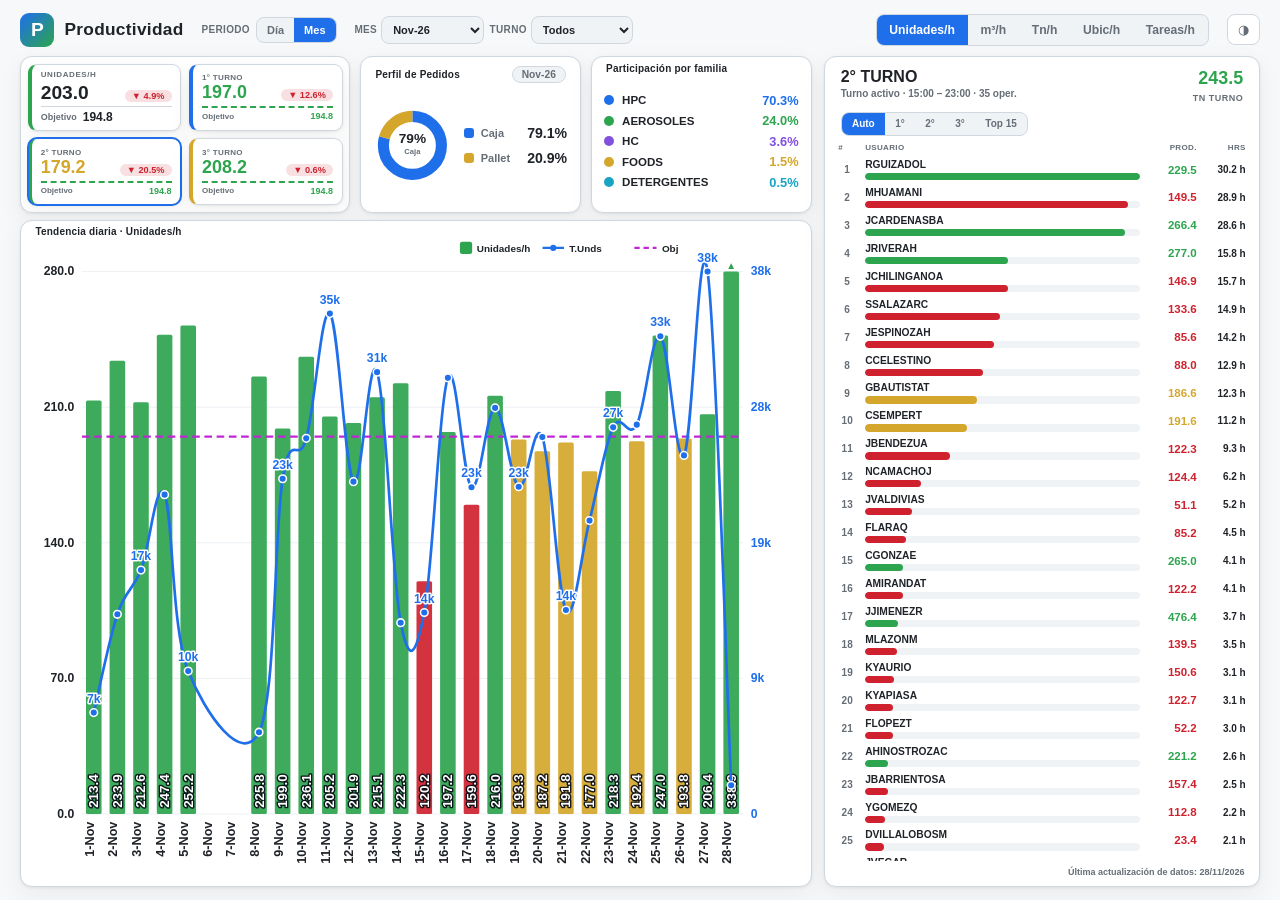
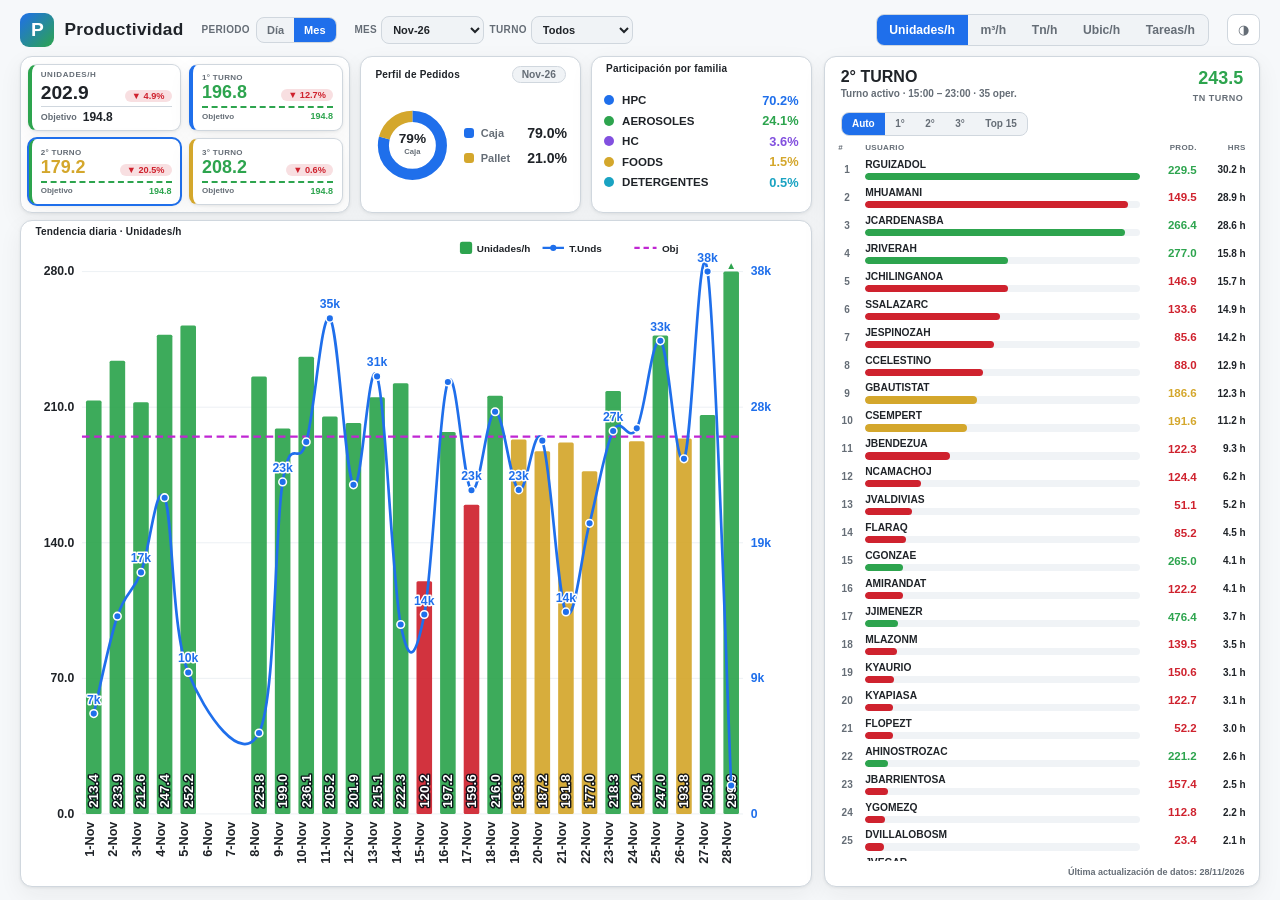
